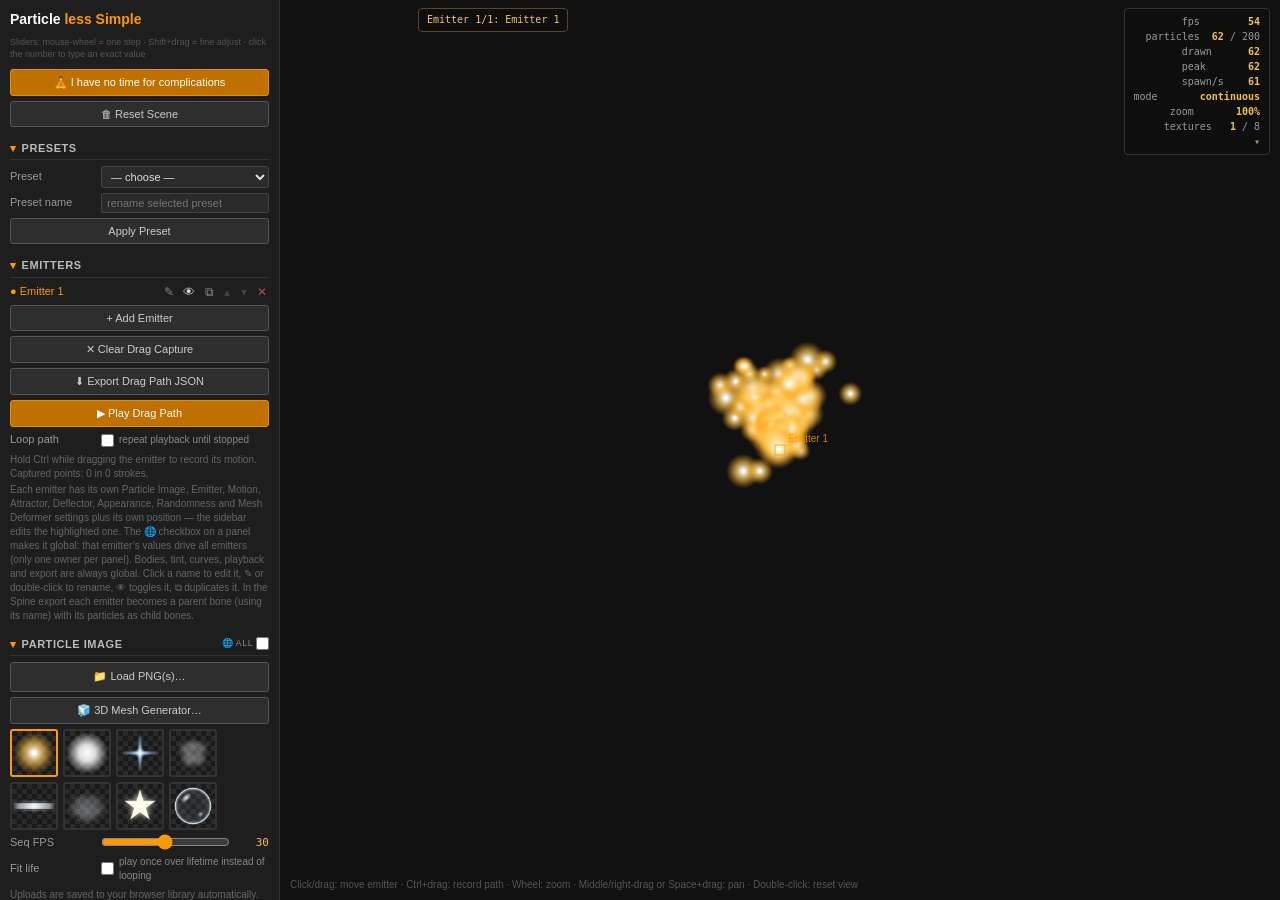
==== simple.html @ a1a2edae "Big feature drop: Lights & Shadows, 3D Mesh Generator, emitter start delay, and more - Lights & Shad" ====
<!DOCTYPE html>
<html lang="en">
<head>
<meta charset="UTF-8"/>
<title>Particle Studio — Simple</title>
<style>
*{box-sizing:border-box;margin:0;padding:0}
body{display:flex;height:100vh;background:#1a1a1a;color:#ddd;font:12px/1.4 'Segoe UI',Arial,sans-serif;overflow:hidden}
#sidebar{width:280px;flex-shrink:0;background:#1e1e1e;border-right:1px solid #333;overflow-y:auto;padding:10px}
#sidebar::-webkit-scrollbar{width:5px}
#sidebar::-webkit-scrollbar-thumb{background:#444;border-radius:3px}
h1{font-size:14px;color:#fff;margin-bottom:10px}
h1 span{color:#f90}
h2{font-size:11px;color:#bbb;text-transform:uppercase;letter-spacing:.05em;margin:14px 0 6px;padding-bottom:3px;border-bottom:1px solid #333;cursor:pointer;user-select:none}
h2:hover{color:#fff}
h2::before{content:'\25be';display:inline-block;margin-right:5px;color:#f90;transition:transform .12s ease}
h2.collapsed::before{transform:rotate(-90deg)}
.sec-body.collapsed{display:none}
.row{display:flex;align-items:center;gap:5px;margin-bottom:5px}
.row label{width:86px;flex-shrink:0;color:#999;font-size:11px}
.row input[type=range]{flex:1;accent-color:#f90;height:14px;cursor:pointer}
.row .val{width:42px;text-align:right;color:#f0c050;font-size:11px;font-family:monospace}
.row select{flex:1;background:#2b2b2b;color:#ddd;border:1px solid #444;border-radius:3px;padding:3px 5px;font-size:11px}
.row input[type=text]{flex:1;background:#2a2a2a;border:1px solid #444;border-radius:2px;color:#ddd;font-size:11px;padding:3px 5px}
.btn{display:block;width:100%;background:#2e2e2e;color:#ccc;border:1px solid #555;border-radius:3px;padding:6px;cursor:pointer;font-size:11px;text-align:center;margin-bottom:5px}
.btn:hover{background:#3d3d3d;color:#fff}
.btn.accent{background:#c07000;border-color:#e09000;color:#fff}
.btn.accent:hover{background:#d08000}
#tex-gallery{display:flex;flex-wrap:wrap;gap:5px;margin-bottom:5px}
.tex-thumb{position:relative;width:48px;height:48px;border-radius:3px;cursor:pointer;border:2px solid #333;overflow:hidden;background:repeating-conic-gradient(#2a2a2a 0% 25%,#1a1a1a 0% 50%) 0 0/10px 10px}
.tex-thumb.sel{border-color:#f90}
.tex-thumb img{width:100%;height:100%;object-fit:contain;display:block}
.tex-thumb .x{position:absolute;top:0;right:0;width:14px;height:14px;line-height:12px;text-align:center;background:#a22;color:#fff;font-size:10px;cursor:pointer;border-radius:0 0 0 3px;display:none}
.tex-thumb:hover .x{display:block}
#stage{flex:1;position:relative}
canvas{display:block;width:100%;height:100%;cursor:crosshair}
#hint{position:absolute;bottom:8px;left:10px;font-size:10px;color:#555;pointer-events:none}
#stats{position:absolute;top:8px;right:10px;font:10px/1.5 monospace;color:#9a9a9a;background:rgba(14,14,14,.82);border:1px solid #333;border-radius:4px;padding:5px 9px;cursor:pointer;user-select:none;white-space:pre;text-align:right}
#stats b{color:#f0c050;font-weight:700}
#rec{display:none;position:absolute;top:8px;left:10px;font:bold 11px/1 monospace;color:#f44;background:rgba(14,14,14,.82);border:1px solid #a33;border-radius:4px;padding:5px 9px;pointer-events:none;user-select:none}
#rec .dot{display:inline-block;width:8px;height:8px;border-radius:50%;background:#f33;margin-right:5px;animation:recblink 1s steps(1) infinite}
#emsel{position:absolute;top:8px;left:138px;font:10px/1.4 monospace;color:#f2c37a;background:rgba(14,14,14,.82);border:1px solid #5a4529;border-radius:4px;padding:4px 8px;pointer-events:none;user-select:none;max-width:48%;white-space:nowrap;overflow:hidden;text-overflow:ellipsis}
@keyframes recblink{50%{opacity:0.15}}
</style>
</head>
<body>
<div id="sidebar">
  <h1>Particle <span id="modeWord">Simple</span></h1>
  <div style="font-size:9px;color:#555;margin:-4px 0 8px">Sliders: mouse-wheel = one step · Shift+drag = fine adjust · click the number to type an exact value</div>
  <button class="btn accent" id="modeBtn" onclick="toggleSimpleMode()">⚙ I feel bold today, show me all options</button>
  <button class="btn" onclick="resetScene()">🗑 Reset Scene</button>

  <h2>Presets</h2>
  <div class="row"><label>Preset</label><select id="presetSel" onchange="refreshPresetLabelEditor()">
    <option value="">— choose —</option>
    <option value="explosion">💥 Explosion</option>
    <option value="burst">✨ Burst (ring)</option>
    <option value="fountain">⛲ Fountain</option>
    <option value="rain">🌧 Rain</option>
    <option value="snow">❄ Snow</option>
    <option value="smoke">💨 Smoke</option>
    <option value="fog">🌫 Fog (background)</option>
    <option value="fireflies">✨ Fireflies</option>
    <option value="speedlines">💨 Speed Lines</option>
    <option value="fire">🔥 Fire</option>
    <option value="twister">🌪 Twister</option>
    <option value="snowball">🔮 Snowball</option>
    <option value="bingo">🎱 Bingo Bowl</option>
    <option value="sparks">⚡ Sparks</option>
    <option value="bubbles">🫧 Bubbles</option>
  </select></div>
  <div class="row"><label>Preset name</label><input type="text" id="presetLabel" placeholder="rename selected preset" oninput="renameSelectedPreset()"></div>
  <button class="btn" onclick="applyPreset()">Apply Preset</button>

  <h2>Emitters</h2>
  <div id="emList" style="margin-bottom:4px"></div>
  <button class="btn" onclick="addEmitter()">+ Add Emitter</button>
  <button class="btn" onclick="clearEmitterCapture()">✕ Clear Drag Capture</button>
  <button class="btn" onclick="exportEmitterCapture()">⬇ Export Drag Path JSON</button>
  <button class="btn accent" id="emCapPlayBtn" onclick="playEmitterCapture()">▶ Play Drag Path</button>
  <div class="row"><label>Loop path</label><input type="checkbox" id="emCapLoop" style="accent-color:#f90;cursor:pointer"><span style="color:#888;font-size:10px">repeat playback until stopped</span></div>
  <div id="emCapInfo" style="font-size:10px;color:#666;margin-bottom:2px">Hold Ctrl while dragging the emitter to record its motion. Captured points: 0.</div>
  <div style="font-size:10px;color:#666;margin-bottom:2px">Each emitter has its own Particle Image, Emitter, Motion, Attractor, Deflector, Appearance, Randomness and Mesh Deformer settings plus its own position — the sidebar edits the highlighted one. The 🌐 checkbox on a panel makes it global: that emitter’s values drive all emitters (only one owner per panel). Bodies, tint, curves, playback and export are always global. Click a name to edit it, ✎ or double-click to rename, 👁 toggles it, ⧉ duplicates it. In the Spine export each emitter becomes a parent bone (using its name) with its particles as child bones.</div>

  <h2>Particle Image<label style="float:right;font-weight:400;font-size:9px;color:#888;cursor:pointer"><span id="globhint_image">🌐 all</span> <input type="checkbox" id="glob_image" onchange="onGlobToggle('image',this.checked)" style="accent-color:#f90;vertical-align:middle;cursor:pointer"></label></h2>
  <label class="btn" onclick="return pickImages(event)">📁 Load PNG(s)…<input type="file" accept="image/png,image/webp,image/gif" multiple style="display:none" onchange="loadImages(this)"></label>
  <button class="btn" onclick="mesh3dOpen()">🧊 3D Mesh Generator…</button>
  <div id="tex-gallery"></div>
  <div id="seq-list"></div>
  <div class="row" id="seqFpsRow" style="display:none"><label>Seq FPS</label><input type="range" id="seqFps" min="1" max="60" value="30" oninput="sync(this)"><span class="val">30</span></div>
  <div class="row" id="seqFitRow" style="display:none"><label>Fit life</label><input type="checkbox" id="seqFitLife" style="accent-color:#f90;cursor:pointer"><span style="color:#888;font-size:10px">play once over lifetime instead of looping</span></div>
  <div style="font-size:10px;color:#666;margin-bottom:2px">Uploads are saved to your browser library automatically. ✕ removes from library too. A numbered file (name_01…) is offered as a sequence — tick the checkbox to load the remaining frames from its folder (the folder is granted once, then remembered — later sequences load silently). Plays as a flipbook, exports to Spine as a native sequence attachment (or per-frame attachment keys — see Export).</div>

  <h2>Emitter<label style="float:right;font-weight:400;font-size:9px;color:#888;cursor:pointer"><span id="globhint_emitter">🌐 all</span> <input type="checkbox" id="glob_emitter" onchange="onGlobToggle('emitter',this.checked)" style="accent-color:#f90;vertical-align:middle;cursor:pointer"></label></h2>
  <div class="row"><label>Mode</label><select id="mode" onchange="onModeChange()"><option value="cont">Continuous</option><option value="burst">Burst</option></select></div>
  <div class="row" id="rateRow"><label>Rate /s</label><input type="range" id="rate" min="1" max="500" value="60" oninput="sync(this)"><span class="val">60</span></div>
  <div class="row" id="rateCurveRow"><label>Rate curve</label><input type="checkbox" id="rateCurveOn" onchange="drawRateCurve()" style="accent-color:#f90;cursor:pointer"><span style="color:#888;font-size:10px">rate × curve over anim length</span></div>
  <canvas id="rateCurve" width="256" height="64" style="width:100%;height:64px;background:#141414;border:1px solid #333;border-radius:3px;margin-bottom:5px;cursor:crosshair;display:block"></canvas>
  <div class="row"><label>Max count</label><input type="range" id="maxCount" min="1" max="2000" value="200" oninput="sync(this)"><span class="val">200</span></div>
  <div class="row"><label>Start delay</label><input type="range" id="emDelay" min="0" max="10" step="0.1" value="0" oninput="sync(this)"><span class="val">0</span></div>
  <button class="btn accent" id="burstBtn" style="display:none" onclick="doBurst()">💥 Burst!</button>
  <div class="row"><label>Shape</label><select id="emitShape"><option value="point">Point</option><option value="box" selected>Box</option><option value="circle">Circle (filled)</option><option value="ring">Ring (edge)</option><option value="line">Line</option><option value="curve">Curve (bezier)</option></select></div>
  <div class="row"><label>Emitter W</label><input type="range" id="emitW" min="0" max="1200" value="10" oninput="sync(this)"><span class="val">10</span></div>
  <div class="row"><label>Emitter H</label><input type="range" id="emitH" min="0" max="1200" value="10" oninput="sync(this)"><span class="val">10</span></div>
  <div class="row"><label>Density</label><input type="range" id="emitDensity" min="-100" max="100" value="0" oninput="sync(this)"><span class="val">0</span></div>
  <div class="row"><label>Depth</label><input type="range" id="emitDepth" min="0" max="1000" value="0" oninput="sync(this)"><span class="val">0</span></div>
  <div class="row"><label>3D camera</label><input type="checkbox" id="g3d_emit" checked style="accent-color:#6cf;cursor:pointer"><span style="color:#888;font-size:10px">shape gizmo rotates with the 3D camera</span></div>
  <div class="row"><label>Follow path</label><select id="emFollowPath"><option value="">— none —</option></select></div>
  <div class="row"><label>Path cycles</label><input type="range" id="emFollowSpeed" min="0.25" max="8" step="0.25" value="1" oninput="sync(this)"><span class="val">1</span></div>
  <div class="row"><label>Lifetime s</label><input type="range" id="life" min="0.2" max="10" step="0.1" value="2.5" oninput="sync(this)"><span class="val">2.5</span></div>

  <h2>Motion<label style="float:right;font-weight:400;font-size:9px;color:#888;cursor:pointer"><span id="globhint_motion">🌐 all</span> <input type="checkbox" id="glob_motion" onchange="onGlobToggle('motion',this.checked)" style="accent-color:#f90;vertical-align:middle;cursor:pointer"></label></h2>
  <div class="row"><label>Speed</label><input type="range" id="speed" min="0" max="12000" value="150" oninput="sync(this)"><span class="val">150</span></div>
  <div class="row"><label>Speed ±</label><input type="range" id="speedVar" min="0" max="6000" value="50" oninput="sync(this)"><span class="val">50</span></div>
  <div class="row"><label>Angle °</label><input type="range" id="angle" min="0" max="360" value="270" oninput="sync(this)"><span class="val">270</span></div>
  <div class="row"><label>Spread °</label><input type="range" id="spread" min="0" max="360" value="40" oninput="sync(this)"><span class="val">40</span></div>
  <div class="row"><label>Gravity</label><input type="range" id="gravY" min="-1000" max="1000" value="200" oninput="sync(this)"><span class="val">200</span></div>
  <div class="row"><label>Wind</label><input type="range" id="gravX" min="-1000" max="1000" value="0" oninput="sync(this)"><span class="val">0</span></div>
  <div class="row"><label>Drag</label><input type="range" id="drag" min="0" max="3" step="0.05" value="0" oninput="sync(this)"><span class="val">0</span></div>
  <div class="row"><label>Turbulence</label><input type="range" id="turbAmp" min="0" max="1500" step="10" value="0" oninput="sync(this)"><span class="val">0</span></div>
  <div class="row"><label>Turb scale</label><input type="range" id="turbScale" min="10" max="600" step="5" value="120" oninput="sync(this)"><span class="val">120</span></div>
  <div class="row"><label>Turb speed</label><input type="range" id="turbSpeed" min="0" max="10" step="0.1" value="1" oninput="sync(this)"><span class="val">1</span></div>
  <div class="row"><label>Firefly</label><input type="range" id="fireflyBias" min="-100" max="100" step="1" value="0" oninput="sync(this)"><span class="val">0</span></div>
  <div class="row"><label>Vortex</label><input type="range" id="vortexAmp" min="-3000" max="3000" step="10" value="0" oninput="sync(this)"><span class="val">0</span></div>
  <div class="row"><label>Path follow</label><select id="pFollowPath"><option value="">— none —</option></select></div>
  <div class="row"><label>Path weight</label><input type="range" id="pFollowW" min="0" max="100" value="50" oninput="sync(this)"><span class="val">50</span></div>

  <h2>Attractor<label style="float:right;font-weight:400;font-size:9px;color:#888;cursor:pointer"><span id="globhint_attractor">🌐 all</span> <input type="checkbox" id="glob_attractor" onchange="onGlobToggle('attractor',this.checked)" style="accent-color:#f90;vertical-align:middle;cursor:pointer"></label></h2>
  <div class="row"><label>Enable</label><input type="checkbox" id="attractOn" onchange="onAttractToggle()" style="accent-color:#3cf;cursor:pointer"><span style="color:#888;font-size:10px">drag the ◎ marker on canvas</span></div>
  <div class="row"><label>Force</label><input type="range" id="attractForce" min="-3000" max="3000" step="10" value="600" oninput="sync(this)"><span class="val">600</span></div>
  <div class="row"><label>Radius</label><input type="range" id="attractRadius" min="0" max="2000" step="10" value="0" oninput="sync(this)"><span class="val">0</span></div>
  <div class="row"><label>Falloff</label><select id="attractFalloff"><option value="none">None (constant)</option><option value="linear" selected>Linear</option><option value="inv">Inverse (1/d)</option><option value="inv2">Inverse² (1/d²)</option></select></div>
  <div class="row"><label>Shape</label><select id="attractPath"><option value="">— point (◎ marker) —</option></select></div>
  <div class="row"><label>3D camera</label><input type="checkbox" id="g3d_att" checked style="accent-color:#6cf;cursor:pointer"><span style="color:#888;font-size:10px">marker rotates with the 3D camera</span></div>
  <button class="btn" onclick="centerAttractor()">◎ Center Attractor</button>
  <div style="font-size:10px;color:#666;margin-bottom:2px">Positive force pulls particles in, negative pushes them away. Radius 0 = infinite range. Shape: pick a path from the Paths panel and particles are pulled toward (or pushed away from) the nearest point on it instead of the ◎ marker.</div>

  <h2>Deflector<label style="float:right;font-weight:400;font-size:9px;color:#888;cursor:pointer"><span id="globhint_deflector">🌐 all</span> <input type="checkbox" id="glob_deflector" onchange="onGlobToggle('deflector',this.checked)" style="accent-color:#f90;vertical-align:middle;cursor:pointer"></label></h2>
  <div class="row"><label>Enable</label><input type="checkbox" id="defOn" onchange="onDefToggle()" style="accent-color:#6d6;cursor:pointer"><span style="color:#888;font-size:10px">dbl-click line: add point</span></div>
  <div class="row"><label>Shape</label><select id="defPath"><option value="">— own line —</option></select></div>
  <div class="row"><label>On hit</label><select id="defAction"><option value="bounce" selected>Bounce</option><option value="die">Die</option><option value="xform">Transform</option></select></div>
  <div class="row"><label>Bounce</label><input type="range" id="defBounce" min="0" max="3" step="0.05" value="0.6" oninput="sync(this)"><span class="val">0.6</span></div>
  <div class="row"><label>Friction</label><input type="range" id="defFriction" min="0" max="1" step="0.05" value="0.1" oninput="sync(this)"><span class="val">0.1</span></div>
  <div class="row"><label>Xform to</label><select id="defXformTex"></select></div>
  <div class="row"><label>Xform life s</label><input type="range" id="defXformLife" min="0.1" max="5" step="0.1" value="0.6" oninput="sync(this)"><span class="val">0.6</span></div>
  <div class="row"><label>Bounce ±%</label><input type="range" id="defRandBounce" min="0" max="100" value="0" oninput="sync(this)"><span class="val">0</span></div>
  <div class="row"><label>Friction ±%</label><input type="range" id="defRandFriction" min="0" max="100" value="0" oninput="sync(this)"><span class="val">0</span></div>
  <div class="row"><label>Scatter °</label><input type="range" id="defScatter" min="0" max="90" value="0" oninput="sync(this)"><span class="val">0</span></div>
  <div class="row"><label>3D camera</label><input type="checkbox" id="g3d_def" checked style="accent-color:#6cf;cursor:pointer"><span style="color:#888;font-size:10px">line rotates with the 3D camera</span></div>
  <button class="btn" onclick="centerDeflector()">─ Reset Deflector</button>
  <div style="font-size:10px;color:#666;margin-bottom:2px">A shapeable surface particles collide with. Double-click the line to add points, double-click a point to remove it. Bounce reflects particles, Die removes them, Transform swaps the image for a short second life. Shape: pick a path from the Paths panel (circle, square, bezier…) to use it as the collision surface instead of the own line.</div>

  <h2>Mesh Deformer<label style="float:right;font-weight:400;font-size:9px;color:#888;cursor:pointer"><span id="globhint_mesh">🌐 all</span> <input type="checkbox" id="glob_mesh" onchange="onGlobToggle('mesh',this.checked)" style="accent-color:#f90;vertical-align:middle;cursor:pointer"></label></h2>
  <div class="row"><label>Enable</label><input type="checkbox" id="meshOn" onchange="onMeshToggle()" style="accent-color:#c6f;cursor:pointer"><span style="color:#888;font-size:10px">drag vertices on canvas</span></div>
  <div class="row"><label>Grid</label><input type="range" id="meshN" min="3" max="12" value="5" oninput="sync(this);meshRebuild()"><span class="val">5</span></div>
  <div class="row"><label>Weight</label><input type="range" id="meshWeight" min="0" max="1" step="0.05" value="0.6" oninput="sync(this)"><span class="val">0.6</span></div>
  <div class="row"><label>Show grid</label><input type="checkbox" id="meshShow" checked style="accent-color:#c6f;cursor:pointer"></div>
  <div class="row"><label>3D camera</label><input type="checkbox" id="g3d_mesh" checked style="accent-color:#6cf;cursor:pointer"><span style="color:#888;font-size:10px">grid rotates with the 3D camera</span></div>
  <button class="btn" onclick="meshReset()">▦ Reset Mesh</button>
  <div style="font-size:10px;color:#666;margin-bottom:2px">A square warp grid — drag its vertices to sculpt a flow. Particles crossing the grid bend along the deformation, as if flying around a 3D object behind them. Weight = how strictly they follow (1 = locked to the flow, 0.1 = gentle nudge). Baked into Spine + PNG exports.</div>

  <h2>Paths</h2>
  <div id="pathList" style="margin-bottom:4px"></div>
  <div class="row"><label>Type</label><select id="pathType"><option value="bezier" selected>Bezier (S-curve)</option><option value="circle">Circle</option><option value="square">Square</option><option value="line">Line</option></select></div>
  <button class="btn" onclick="addPath()">+ Add Path</button>
  <div class="row"><label>Show paths</label><input type="checkbox" id="pathShow" checked style="accent-color:#3f6;cursor:pointer"></div>
  <div class="row"><label>3D camera</label><input type="checkbox" id="g3d_path" checked style="accent-color:#6cf;cursor:pointer"><span style="color:#888;font-size:10px">paths rotate with the 3D camera</span></div>
  <div style="font-size:10px;color:#666;margin-bottom:2px">Global path library — every type becomes an editable spline. Click a path in the list to select it, then sculpt on canvas: drag the green anchors, drag the line to move the whole path, double-click the line to add a vertex, double-click an anchor to remove it. Use a path in the Emitter panel (“Follow path”: the emitter rides it, Path cycles = laps per animation loop) and/or in Motion (“Path follow”: particles steer along it, Path weight = how strictly).</div>

  <h2>3D Camera</h2>
  <div class="row"><label>Enable</label><input type="checkbox" id="cam3dOn" style="accent-color:#6cf;cursor:pointer"><span style="color:#888;font-size:10px">Alt+drag canvas to orbit</span></div>
  <div class="row"><label>Yaw °</label><input type="range" id="camYaw" min="-180" max="180" value="0" oninput="sync(this)"><span class="val">0</span></div>
  <div class="row"><label>Pitch °</label><input type="range" id="camPitch" min="-85" max="85" value="0" oninput="sync(this)"><span class="val">0</span></div>
  <div class="row"><label>Perspective</label><input type="range" id="camPersp" min="200" max="4000" step="10" value="900" oninput="sync(this)"><span class="val">900</span></div>
  <div class="row"><label>Orbit °/s</label><input type="range" id="camOrbit" min="-180" max="180" value="0" oninput="sync(this)"><span class="val">0</span></div>
  <button class="btn" onclick="cam3dReset()">⟲ Reset Camera</button>
  <div class="row" style="margin-top:6px"><label>Animate</label><input type="checkbox" id="camAnimOn" style="accent-color:#6cf;cursor:pointer"><span style="color:#888;font-size:10px">keyframed yaw / pitch / perspective</span></div>
  <div class="row"><label>Easing</label><select id="camAnimEase"><option value="smooth" selected>Smooth</option><option value="linear">Linear</option></select></div>
  <div id="camKeyList" style="margin-bottom:4px"></div>
  <button class="btn" onclick="camAnimAddKey()">+ Key at Playhead</button>
  <button class="btn" onclick="camAnimClear()">✕ Clear Keys</button>
  <div style="font-size:10px;color:#666;margin-bottom:2px">Camera keyframes: scrub the sliders to a pose, press “+ Key at Playhead” — the key is stamped at the current loop position (%). The camera glides between keys (wrapping seamlessly when Loop is on) and Orbit °/s is added on top. Deterministic — baked into Spine + PNG exports. ⤒ loads a key into the sliders, ⟲ overwrites it with the current sliders.</div>
  <div style="font-size:10px;color:#666;margin-bottom:2px">Simulates particles in 3D: velocities spread into depth, the Emitter’s Depth slider gives the shape thickness, and the camera orbits the emitter (single emitter) or the canvas centre. Orbit °/s auto-rotates over time — for a seamless loop use 360 ÷ loop seconds. Perspective = focal length (small = strong). Baked into Spine + PNG exports as projected 2D. Deflector, mesh and bodies act on the ground plane (X/Y).</div>

  <h2>PSD Bodies</h2>
  <div class="row"><label>Physics</label><input type="checkbox" id="bodiesOn" checked style="accent-color:#c9f;cursor:pointer"><span style="color:#888;font-size:10px">drag bodies on canvas</span></div>
  <label class="btn">🗂 Import PSD…<input type="file" accept=".psd" style="display:none" onchange="importPSD(this)"></label>
  <div id="bodyList" style="margin-bottom:5px"></div>
  <div class="row"><label>Bounce</label><input type="range" id="bodyBounce" min="0" max="3" step="0.05" value="0.4" oninput="sync(this)"><span class="val">0.4</span></div>
  <div class="row"><label>Friction</label><input type="range" id="bodyFriction" min="0" max="1" step="0.05" value="0.2" oninput="sync(this)"><span class="val">0.2</span></div>
  <div class="row"><label>Gravity</label><input type="range" id="bodyGravity" min="0" max="3000" step="10" value="800" oninput="sync(this)"><span class="val">800</span></div>
  <div class="row"><label>Speed ×</label><input type="range" id="bodySpeed" min="0.1" max="3" step="0.05" value="1" oninput="sync(this)"><span class="val">1</span></div>
  <div class="row"><label>Start speed</label><input type="range" id="bodyStartSpeed" min="0" max="3000" step="10" value="0" oninput="sync(this)"><span class="val">0</span></div>
  <div class="row"><label>Ball size %</label><input type="range" id="bodyColScale" min="30" max="150" step="1" value="92" oninput="sync(this)"><span class="val">92</span></div>
  <div class="row"><label>Mutual hits</label><input type="checkbox" id="bodyMutual" checked style="accent-color:#c9f;cursor:pointer"><span style="color:#888;font-size:10px">balls bounce off each other</span></div>
  <div class="row"><label>Forces</label><input type="checkbox" id="bodyForces" checked style="accent-color:#c9f;cursor:pointer"><span style="color:#888;font-size:10px">turbulence, attractor, vortex, paths, mesh, deflector, 3D collider</span></div>
  <div class="row"><label>Loop reset</label><input type="checkbox" id="bodyLoopReset" checked style="accent-color:#c9f;cursor:pointer"><span style="color:#888;font-size:10px">bodies restart from their start pose every loop</span></div>
  <div class="row"><label>Outlines</label><input type="checkbox" id="bodyOutlines" checked style="accent-color:#c9f;cursor:pointer"><span style="color:#888;font-size:10px">green static · orange dynamic</span></div>
  <button class="btn" onclick="bodies.length=0;rebuildBodyList()">✕ Clear Bodies</button>
  <div style="font-size:10px;color:#666;margin-bottom:2px">Photoshop layers become pixel-accurate colliders. Static bodies block particles; dynamic bodies fall with gravity, bounce off statics and stage edges, and can be thrown with the mouse. Ball bodies are round dynamics that also bounce off each other (Mutual hits) — pick roles in the import dialog. Preview only — not exported.</div>

  <h2>Bulge Lens</h2>
  <div class="row"><label>Enable</label><input type="checkbox" id="bulgeOn" style="accent-color:#9cf;cursor:pointer"><span style="color:#888;font-size:10px">glass-ball magnifier</span></div>
  <div class="row"><label>Scale</label><input type="range" id="bulgeScale" min="0.3" max="4" step="0.05" value="1.8" oninput="sync(this)"><span class="val">1.8</span></div>
  <div class="row"><label>Range</label><input type="range" id="bulgeRange" min="40" max="1200" step="10" value="320" oninput="sync(this)"><span class="val">320</span></div>
  <div class="row"><label>Center X %</label><input type="range" id="bulgeX" min="0" max="100" value="50" oninput="sync(this)"><span class="val">50</span></div>
  <div class="row"><label>Center Y %</label><input type="range" id="bulgeY" min="0" max="100" value="50" oninput="sync(this)"><span class="val">50</span></div>
  <div style="font-size:10px;color:#666;margin-bottom:2px">Simulates a glass lens: particles inside the range are magnified and pushed outward, strongest at the centre and fading smoothly to the rim — like snowflakes seen through the glass of a snow globe. Purely visual, applied after the 3D camera, and baked into Spine + PNG exports. Scale &lt; 1 makes a shrinking (concave) lens.</div>

  <h2>3D Collider</h2>
  <div class="row"><label>Enable</label><input type="checkbox" id="col3dOn" style="accent-color:#6ff;cursor:pointer"><span style="color:#888;font-size:10px">glass ball / box in 3D space</span></div>
  <div class="row"><label>Shape</label><select id="col3dShape"><option value="sphere" selected>Sphere</option><option value="box">Box</option></select></div>
  <div class="row"><label>Mode</label><select id="col3dMode"><option value="contain" selected>Contain (keep inside)</option><option value="solid">Solid (bounce off)</option></select></div>
  <div class="row"><label>Center X %</label><input type="range" id="col3dX" min="0" max="100" value="50" oninput="sync(this)"><span class="val">50</span></div>
  <div class="row"><label>Center Y %</label><input type="range" id="col3dY" min="0" max="100" value="50" oninput="sync(this)"><span class="val">50</span></div>
  <div class="row"><label>Radius</label><input type="range" id="col3dR" min="40" max="1200" step="5" value="340" oninput="sync(this)"><span class="val">340</span></div>
  <div class="row"><label>Box W</label><input type="range" id="col3dW" min="40" max="2000" step="10" value="700" oninput="sync(this)"><span class="val">700</span></div>
  <div class="row"><label>Box H</label><input type="range" id="col3dH" min="40" max="2000" step="10" value="500" oninput="sync(this)"><span class="val">500</span></div>
  <div class="row"><label>Box depth</label><input type="range" id="col3dD" min="40" max="2000" step="10" value="500" oninput="sync(this)"><span class="val">500</span></div>
  <div class="row"><label>Bounce</label><input type="range" id="col3dBounce" min="0" max="3" step="0.05" value="0.4" oninput="sync(this)"><span class="val">0.4</span></div>
  <div style="font-size:10px;color:#666;margin-bottom:2px">A true 3D collision volume: particles bounce on its wall in X/Y/Z — Contain traps them inside a closed glass ball or box (great with the 3D camera orbiting), Solid makes an obstacle they bounce off. Sphere uses Radius; Box uses W/H/Depth. Deterministic — baked into all exports. The Snowball preset uses a contained sphere.</div>

  <h2>Lights &amp; Shadows</h2>
  <div class="row"><label>Enable</label><input type="checkbox" id="lightsOn" style="accent-color:#ffd54f;cursor:pointer"><span style="color:#888;font-size:10px">drag lights on canvas</span></div>
  <div class="row"><label>Shadows</label><input type="checkbox" id="lightShadow" checked style="accent-color:#ffd54f;cursor:pointer"><span style="color:#888;font-size:10px">out of light = black</span></div>
  <div class="row"><label>Feather</label><input type="range" id="lightFeather" min="2" max="100" value="40" oninput="sync(this)"><span class="val">40</span></div>
  <div id="lightList" style="margin-bottom:4px"></div>
  <div class="row"><label>Type</label><select id="lightType"><option value="point" selected>💡 Point</option><option value="spot">🔦 Spot</option><option value="dir">☀ Directional</option></select></div>
  <button class="btn" onclick="addLight()">+ Add Light</button>
  <div class="row"><label>Color</label><input type="color" id="lightColor" value="#ffffff" oninput="onLightEdit()"></div>
  <div class="row"><label>Intensity</label><input type="range" id="lightInt" min="0" max="3" step="0.05" value="1" oninput="sync(this);onLightEdit()"><span class="val">1</span></div>
  <div class="row"><label>Range</label><input type="range" id="lightRange" min="40" max="2400" step="10" value="420" oninput="sync(this);onLightEdit()"><span class="val">420</span></div>
  <div class="row"><label>Angle °</label><input type="range" id="lightAngle" min="-180" max="180" value="90" oninput="sync(this);onLightEdit()"><span class="val">90</span></div>
  <div class="row"><label>Cone °</label><input type="range" id="lightCone" min="5" max="90" value="30" oninput="sync(this);onLightEdit()"><span class="val">30</span></div>
  <div style="font-size:10px;color:#666;margin-bottom:2px">Add lights and drag them on the canvas; the sliders edit the selected light. With Shadows on, particles outside every light’s range fade to black (Feather = how soft the edge is); with Shadows off, lights only add their colour. Light colours multiply into the existing particle tint — and into the slot tint of the Spine export, so the lighting survives in Spine. Point = radius falloff · Spot = cone (Angle + Cone) · Directional = even fill light.</div>

  <h2>Appearance<label style="float:right;font-weight:400;font-size:9px;color:#888;cursor:pointer"><span id="globhint_appearance">🌐 all</span> <input type="checkbox" id="glob_appearance" onchange="onGlobToggle('appearance',this.checked)" style="accent-color:#f90;vertical-align:middle;cursor:pointer"></label></h2>
  <div class="row"><label>Size</label><input type="range" id="size" min="2" max="1200" value="40" oninput="sync(this)"><span class="val">40</span></div>
  <div class="row"><label>Size ±</label><input type="range" id="sizeVar" min="0" max="800" value="15" oninput="sync(this)"><span class="val">15</span></div>
  <div class="row"><label>Stretch ×</label><input type="range" id="stretch" min="0.2" max="60" step="0.1" value="1" oninput="sync(this)"><span class="val">1</span></div>
  <div class="row"><label>Speed stretch</label><input type="range" id="speedStretch" min="0" max="5" step="0.1" value="0" oninput="sync(this)"><span class="val">0</span></div>
  <div class="row"><label>End scale</label><input type="range" id="endScale" min="0" max="3" step="0.05" value="0.3" oninput="sync(this)"><span class="val">0.3</span></div>
  <div class="row"><label>Spin °/s</label><input type="range" id="spin" min="-720" max="720" value="0" oninput="sync(this)"><span class="val">0</span></div>
  <div class="row"><label>Align motion</label><input type="checkbox" id="alignRot" style="accent-color:#f90;cursor:pointer"><span style="color:#888;font-size:10px">rotate particle along its flight direction</span></div>
  <div class="row"><label>Face camera</label><input type="checkbox" id="faceCam" style="accent-color:#6cf;cursor:pointer"><span style="color:#888;font-size:10px">always billboard toward camera</span></div>
  <div class="row"><label>Fade out</label><input type="range" id="fade" min="0" max="1" step="0.05" value="0.5" oninput="sync(this)"><span class="val">0.5</span></div>
  <div class="row"><label>Scale curve</label><input type="checkbox" id="scaleCurveOn" style="accent-color:#f90;cursor:pointer"><span style="color:#888;font-size:10px">size over lifetime (overrides End scale)</span></div>
  <canvas id="scaleCurve" width="256" height="64" style="width:100%;height:64px;background:#141414;border:1px solid #333;border-radius:3px;margin-bottom:5px;cursor:crosshair;display:block"></canvas>
  <div class="row"><label>Alpha curve</label><input type="checkbox" id="alphaCurveOn" style="accent-color:#f90;cursor:pointer"><span style="color:#888;font-size:10px">opacity over lifetime (overrides Fade out)</span></div>
  <canvas id="alphaCurve" width="256" height="64" style="width:100%;height:64px;background:#141414;border:1px solid #333;border-radius:3px;margin-bottom:5px;cursor:crosshair;display:block"></canvas>
  <div class="row"><label>Blend</label><select id="blend"><option value="source-over">Normal</option><option value="lighter">Additive</option></select></div>
  <div class="row"><label>Tint</label><select id="tintMode"><option value="off" selected>Off</option><option value="const">Constant</option><option value="life">Over life (gradient)</option><option value="rand">Random from gradient</option></select></div>
  <div class="row"><label>Color</label><input type="color" id="tintColor" value="#ffffff" style="flex:1;height:22px;background:#2a2a2a;border:1px solid #444;border-radius:3px;padding:1px;cursor:pointer"></div>
  <canvas id="tintGrad" width="256" height="30" style="width:100%;height:30px;border:1px solid #333;border-radius:3px;margin-bottom:3px;cursor:crosshair;display:block"></canvas>
  <div class="row"><label>Stop color</label><input type="color" id="tintStopColor" value="#ff8800" style="flex:1;height:22px;background:#2a2a2a;border:1px solid #444;border-radius:3px;padding:1px;cursor:pointer"></div>
  <div style="font-size:10px;color:#666;margin-bottom:2px">Tint multiplies the image color and exports as Spine slot color keys. Gradient: click to add a stop, drag to move, double-click to remove.</div>

  <h2>Randomness<label style="float:right;font-weight:400;font-size:9px;color:#888;cursor:pointer"><span id="globhint_random">🌐 all</span> <input type="checkbox" id="glob_random" onchange="onGlobToggle('random',this.checked)" style="accent-color:#f90;vertical-align:middle;cursor:pointer"></label></h2>
  <div class="row"><label>Master %</label><input type="range" id="randAll" min="0" max="100" value="0" oninput="sync(this)"><span class="val">0</span></div>
  <div class="row"><label>Life ±%</label><input type="range" id="randLife" min="0" max="100" value="25" oninput="sync(this)"><span class="val">25</span></div>
  <div class="row"><label>Spin ±%</label><input type="range" id="randSpin" min="0" max="100" value="0" oninput="sync(this)"><span class="val">0</span></div>
  <div class="row"><label>Gravity ±%</label><input type="range" id="randGrav" min="0" max="100" value="0" oninput="sync(this)"><span class="val">0</span></div>
  <div class="row"><label>Scale ±%</label><input type="range" id="randScale" min="0" max="100" value="0" oninput="sync(this)"><span class="val">0</span></div>
  <div class="row"><label>Fade ±%</label><input type="range" id="randFade" min="0" max="100" value="0" oninput="sync(this)"><span class="val">0</span></div>
  <div class="row"><label>Opacity ±%</label><input type="range" id="randOpacity" min="0" max="100" value="0" oninput="sync(this)"><span class="val">0</span></div>

  <h2>Background</h2>
  <label class="btn">🖼 Load Reference…<input type="file" accept="image/*" style="display:none" onchange="loadBg(this)"></label>
  <div class="row"><label>Opacity</label><input type="range" id="bgOpacity" min="0" max="1" step="0.05" value="0.5" oninput="sync(this)"><span class="val">0.5</span></div>
  <div class="row"><label>Dim</label><input type="range" id="bgDim" min="0" max="1" step="0.05" value="0" oninput="sync(this)"><span class="val">0</span></div>
  <div class="row"><label>Fit</label><select id="bgFit"><option value="contain">Fit (contain)</option><option value="cover">Fill (cover)</option><option value="stretch">Stretch</option><option value="center">Center 1:1</option></select></div>
  <button class="btn" onclick="bgImg=null;bgData=null">✕ Clear Background</button>
  <div style="font-size:10px;color:#666;margin-bottom:2px">Reference only — never included in the Spine export.</div>

  <h2>Playback</h2>
  <div class="row"><label>Loop</label><input type="checkbox" id="loopOn" onchange="restartLoop()" style="accent-color:#f90;cursor:pointer"><span style="color:#888;font-size:10px">fixed length, seamless repeat</span></div>
  <div class="row"><label>Frames</label><input type="range" id="totFrames" min="10" max="600" value="90" oninput="sync(this)"><span class="val">90</span></div>
  <div class="row"><label>Frame</label><span id="frameInfo" style="color:#f0c050;font-family:monospace;font-size:11px">–</span><span style="color:#666;font-size:10px;margin-left:4px">@30fps</span></div>
  <button class="btn" id="pauseBtn" onclick="togglePause()">⏸ Pause</button>
  <button class="btn" onclick="restartLoop()">↩ Restart Loop</button>
  <button class="btn" onclick="particles.length=0">✕ Clear Particles</button>
  <button class="btn accent" onclick="resetDefaults()">↺ Reset Settings</button>

  <h2>Export</h2>
  <div class="row"><label>FPS</label><span style="color:#f0c050;font-family:monospace;font-size:11px">30 (fixed)</span></div>
  <div class="row"><label>Pos keys</label><input type="range" id="maxKeysPos" min="2" max="30" value="5" oninput="sync(this)"><span class="val">5</span></div>
  <div class="row"><label>Rot keys</label><input type="range" id="maxKeysRot" min="2" max="30" value="3" oninput="sync(this)"><span class="val">3</span></div>
  <div class="row"><label>Scale keys</label><input type="range" id="maxKeysScale" min="2" max="30" value="3" oninput="sync(this)"><span class="val">3</span></div>
  <div class="row"><label>Alpha keys</label><input type="range" id="maxKeysAlpha" min="2" max="30" value="3" oninput="sync(this)"><span class="val">3</span></div>
  <div class="row"><label>Tolerance ×</label><input type="range" id="optTol" min="0.2" max="5" step="0.1" value="1" oninput="sync(this)"><span class="val">1</span></div>
  <div style="font-size:10px;color:#666;margin-bottom:4px">Max keyframes per particle for each channel (Bézier eased). Higher tolerance = fewer keys before the cap.</div>
  <div class="row"><label>Bone budget</label><input type="range" id="boneBudget" min="0" max="300" value="0" oninput="sync(this)"><span class="val">0</span></div>
  <div style="font-size:10px;color:#666;margin-bottom:4px">Bones are pooled — when a particle dies its bone is recycled for the next spawn, so bone count ≈ peak concurrent particles, not total. 0 = no cap; &gt;0 drops particles that would exceed the budget.</div>
  <div class="row"><label>Animations</label><select id="animMode"><option value="single">Single animation</option><option value="trio">Intro + Loop + Outro</option></select></div>
  <div class="row"><label>Intro frames</label><input type="range" id="introFrames" min="10" max="600" value="90" oninput="sync(this)"><span class="val">90</span></div>
  <div class="row"><label>Outro frames</label><input type="range" id="outroFrames" min="10" max="600" value="90" oninput="sync(this)"><span class="val">90</span></div>
  <div style="font-size:10px;color:#666;margin-bottom:4px">Single: one animation (loops seamlessly if Loop is on). Trio: three seamless animations in one skeleton — needs Loop. Loop length = Frames (Playback).</div>
  <div class="row"><label>Sequences</label><select id="expSeqMode"><option value="native" selected>Spine sequence (native)</option><option value="keys">Attachment keys</option></select></div>
  <div class="row"><label>Spine ver.</label><select id="spineVer"><option value="4.2" selected>4.2</option><option value="4.1">4.1</option></select></div>
  <div class="row"><label>Name</label><input type="text" id="expName" value="particles"></div>
  <button class="btn accent" onclick="exportSpine()">⬇ Export Spine ZIP</button>
  <div style="font-size:10px;color:#666;margin-top:2px">Downloads a .zip with the skeleton JSON + all used PNGs in images/. Import the JSON into Spine and point its images path at the images folder.</div>
  <button class="btn" onclick="exportPNGSeq()">🏞 Export PNG Sequence</button>
  <div style="font-size:10px;color:#666;margin-top:2px">Renders every frame (30 fps, transparent background) into a .zip of numbered PNGs. With Loop on, the sequence is pre-rolled one cycle so it tiles seamlessly.</div>
  <div class="row" style="margin-top:6px"><label>Crop frame</label><input type="checkbox" id="cropOn" onchange="onCropToggle()" style="accent-color:#fd6;cursor:pointer"><span style="color:#888;font-size:10px">drag edges/corners on canvas</span></div>
  <button class="btn" onclick="centerCrop()">▣ Center Crop</button>
  <div class="row" style="margin-top:6px"><label>Safe area</label><input type="checkbox" id="safeOn" style="accent-color:#39f;cursor:pointer"><select id="safeOrient" style="margin-left:6px"><option value="landscape" selected>Landscape</option><option value="portrait">Portrait</option></select><span style="color:#888;font-size:10px;margin-left:6px">shows 3840×2160 guide</span></div>
  <div class="row"><label>Full canvas</label><input type="checkbox" id="fullOn" style="accent-color:#f93;cursor:pointer;margin-left:6px"><select id="fullOrient" style="margin-left:6px"><option value="landscape" selected>Landscape</option><option value="portrait">Portrait</option></select><span style="color:#888;font-size:10px;margin-left:6px">shows 4680×2880 canvas bounds</span></div>
  <button class="btn accent" onclick="exportSpineSeq()">🎞 Export Spine Sequence ZIP</button>
  <div style="font-size:10px;color:#666;margin-top:2px">Bakes the whole animation into a PNG sequence cropped to the crop frame and wraps it as a Spine skeleton: one slot whose attachment plays the frames as a native sequence (loop if Loop is on). Heaviest to lightest: Spine ZIP (bones) → this → raw PNGs.</div>

  <h2>Project</h2>
  <button class="btn" onclick="saveProject()">💾 Save Project…</button>
  <label class="btn">📂 Load Project…<input type="file" accept=".psproj,.json" style="display:none" onchange="loadProject(this)"></label>
  <div style="font-size:10px;color:#666;margin-top:2px">Saves every setting, all curves, emitter position and the selected images into one shareable file.</div>
</div>

<div id="stage">
  <canvas id="cv"></canvas>
  <div id="hint">Click/drag: move emitter · Ctrl+drag: record path · Wheel: zoom · Middle/right-drag or Space+drag: pan · Double-click: reset view</div>
  <div id="stats" onclick="statsExpanded=!statsExpanded" title="Click to expand/collapse"></div>
  <div id="rec"><span class="dot"></span>RECORDING</div>
  <div id="emsel">Emitter: —</div>
</div>

<script>
'use strict';
// ── Canvas setup ──────────────────────────────────────────
var cv=document.getElementById('cv'),ctx=cv.getContext('2d');
function resize(){cv.width=cv.clientWidth;cv.height=cv.clientHeight;}
window.addEventListener('resize',resize);

// ── Settings helpers ──────────────────────────────────────
function V(id){return parseFloat(document.getElementById(id).value);}
function sync(el){el.parentNode.querySelector('.val').textContent=el.value;}
// ── Fine slider control ────────────────────────────────────────
// wheel = one step per notch · Shift+drag = 20× finer (step-free) · click the
// value readout to type an exact number. All paths fire 'input' so oninput
// handlers and the per-emitter mirroring keep working.
(function(){
  function fire(el){el.dispatchEvent(new Event('input',{bubbles:true}));}
  function clampf(el,v){return Math.max(parseFloat(el.min),Math.min(parseFloat(el.max),v));}
  function decOf(st){var s=String(st),i=s.indexOf('.');return i<0?0:s.length-i-1;}
  document.querySelectorAll('.row input[type=range]').forEach(function(el){
    var stAttr=el.getAttribute('step');                 // original (may be null)
    var st0=parseFloat(stAttr)||1,dec0=decOf(st0);
    function restoreStep(){if(stAttr===null)el.removeAttribute('step');else el.setAttribute('step',stAttr);}
    // mouse wheel: exactly one step per notch
    el.addEventListener('wheel',function(e){
      e.preventDefault();
      el.value=clampf(el,parseFloat(el.value)+(e.deltaY<0?st0:-st0)).toFixed(dec0);
      fire(el);
    },{passive:false});
    // Shift+drag: fine, ignores the step grid while dragging.
    // A plain drag restores the original step grid first.
    el.addEventListener('pointerdown',function(e){
      if(!e.shiftKey){restoreStep();return;}
      e.preventDefault();e.stopPropagation();
      var sx=e.clientX,sv=parseFloat(el.value);
      var range=parseFloat(el.max)-parseFloat(el.min);
      var wpx=el.getBoundingClientRect().width||200;
      var dec=Math.min(4,dec0+2);
      el.setAttribute('step','any');
      el.setPointerCapture(e.pointerId);
      function mv(e2){
        el.value=clampf(el,sv+(e2.clientX-sx)*range/wpx*0.05).toFixed(dec);
        fire(el);
      }
      function up(e3){
        el.removeEventListener('pointermove',mv);
        el.removeEventListener('pointerup',up);
        try{el.releasePointerCapture(e3.pointerId);}catch(_){}
      }
      el.addEventListener('pointermove',mv);
      el.addEventListener('pointerup',up);
    });
    // click the readout to type an exact value
    var span=el.parentNode.querySelector('.val');
    if(!span)return;
    span.style.cursor='text';
    span.title='click to type an exact value';
    span.addEventListener('click',function(){
      if(span._editing)return;
      span._editing=true;
      var inp=document.createElement('input');
      inp.type='number';inp.step='any';inp.value=el.value;
      inp.style.cssText='width:46px;background:#2a2a2a;border:1px solid #666;border-radius:2px;color:#f0c050;font:11px monospace;text-align:right;padding:0 2px';
      span.textContent='';span.appendChild(inp);
      inp.focus();inp.select();
      function done(commit){
        if(!span._editing)return;
        span._editing=false;
        var v=parseFloat(inp.value);
        if(inp.parentNode===span)span.removeChild(inp);
        if(commit&&isFinite(v)){
          el.setAttribute('step','any');
          el.value=clampf(el,v);
          fire(el);
        }else span.textContent=el.value;
      }
      inp.addEventListener('keydown',function(ke){
        if(ke.key==='Enter')done(true);
        else if(ke.key==='Escape')done(false);
        ke.stopPropagation();
      });
      inp.addEventListener('blur',function(){done(true);});
    });
  });
})();

// ── Keyboard shortcuts: numbers to focus sidebar panels (1..9, 0 => 10)
document.addEventListener('keydown',function(e){
  // ignore when typing in text inputs/areas or using modifiers; allow when focus is on buttons/selects/checkboxes
  var ae=document.activeElement;
  if(ae){
    var tag=(ae.tagName||'').toLowerCase();
    var itype=(ae.type||'').toLowerCase();
    var isTextInput=(tag==='textarea')||(tag==='input'&&('text search tel url email password number'.split(' ').indexOf(itype)>=0))||ae.isContentEditable;
    if(isTextInput) return;
  }
  if(e.ctrlKey||e.metaKey||e.altKey||e.shiftKey)return;
  var k=e.key;
  if(!/^[0-9]$/.test(k))return;
  var idx=(k==='0')?9:(parseInt(k,10)-1);
  var heads=Array.prototype.slice.call(document.querySelectorAll('#sidebar h2'));
  if(idx<0||idx>=heads.length)return;
  var h=heads[idx];
  var body=h.nextElementSibling;
  // expand if collapsed
  if(h.classList.contains('collapsed')){
    h.classList.remove('collapsed'); if(body)body.classList.remove('collapsed');
    try{var saved=JSON.parse(localStorage.getItem('psSimpleCollapsed')||'{}');saved[h.textContent.trim()]=false;localStorage.setItem('psSimpleCollapsed',JSON.stringify(saved));}catch(e){}
  }
  h.scrollIntoView({behavior:'smooth',block:'center'});
  // focus first focusable control inside body
  try{
    var target=(body&&body.querySelector)?body.querySelector('input,select,button,textarea,[tabindex]') : null;
    if(target)target.focus();
  }catch(e){}
  e.preventDefault();
});
var DEFAULTS={};
document.querySelectorAll('input[type=range]').forEach(function(el){DEFAULTS[el.id]=el.value;});
function resetDefaults(){
  for(var id in DEFAULTS){var el=document.getElementById(id);el.value=DEFAULTS[id];sync(el);}
  document.getElementById('blend').value='source-over';
  document.getElementById('mode').value='cont';
  document.getElementById('emitShape').value='box';
  document.getElementById('attractOn').checked=false;
  document.getElementById('attractFalloff').value='linear';
  document.getElementById('cam3dOn').checked=false;
  document.getElementById('camAnimOn').checked=false;
  if(typeof camKeys!=='undefined'){camKeys.length=0;refreshCamKeyList();}
  document.getElementById('defOn').checked=false;
  document.getElementById('defAction').value='bounce';
  var tO=tintOwner();
  if(tO){
    tO.tintMode='off';
    tO.tintColor='#ffffff';
    tO.tintStops=cloneTintStops();
    tO.tintSel=1;
    syncTintUIFromOwner();
  }else{
    document.getElementById('tintMode').value='off';
    document.getElementById('tintColor').value='#ffffff';
    document.getElementById('tintStopColor').value='#ff8800';
  }
  if(typeof drawTintGrad==='function')drawTintGrad();
  document.getElementById('rateCurveOn').checked=false;
  ratePts=[0,0.6,1,1,0.6,0.25,0.05,0,0];
  drawRateCurve();
  if(typeof scaleCurve!=='undefined'){
    document.getElementById('scaleCurveOn').checked=false;
    scaleCurve.pts=scaleCurve.def.slice();scaleCurve.draw();
    document.getElementById('alphaCurveOn').checked=false;
    alphaCurve.pts=alphaCurve.def.slice();alphaCurve.draw();
  }
  onModeChange();
  if(emitters.length){
    var emR=emitters[emIdx];
    emR.s=emSnapshot();
    emR.ratePts=ratePts;   // resetDefaults created a fresh array
    emR.x=null;emR.y=null;
    rebuildEmList();rebuildSpawnPool();
  }
}
function onModeChange(){
  var burst=document.getElementById('mode').value==='burst';
  document.getElementById('rateRow').style.display=burst?'none':'flex';
  document.getElementById('rateCurveRow').style.display=burst?'none':'flex';
  document.getElementById('rateCurve').style.display=burst?'none':'block';
  document.getElementById('burstBtn').style.display=burst?'block':'none';
}

// ── Multiple emitters ───────────────────────────────────────────
// The sidebar always shows/edits the ACTIVE emitter; these ids are stored
// per emitter. Everything else (bodies, tint,
// curves, playback, export) is global.
// Each per-emitter panel has a 🌐 checkbox: when checked, that emitter
// OWNS the panel globally — its values drive every emitter. Only one
// owner per panel; checking it on another emitter takes ownership over.
var EM_GROUPS={
  image:[],
  emitter:['mode','rate','rateCurveOn','maxCount','emDelay','emitShape','emitW','emitH','emitDensity','emitDepth','emFollowPath','emFollowSpeed','life'],
  motion:['speed','speedVar','angle','spread','gravY','gravX','drag','turbAmp','turbScale','turbSpeed','fireflyBias','vortexAmp','pFollowPath','pFollowW'],
  attractor:['attractOn','attractForce','attractRadius','attractFalloff','attractPath'],
  deflector:['defOn','defAction','defBounce','defFriction','defXformTex','defXformLife','defRandBounce','defRandFriction','defScatter','defPath'],
  mesh:['meshOn','meshN','meshWeight'],
  appearance:['size','sizeVar','endScale','spin','fade','alignRot','faceCam','stretch','speedStretch'],
  random:['randAll','randLife','randSpin','randGrav','randScale','randFade','randOpacity']
};
var EM_IDS=[],EM_GRP={};
for(var _g in EM_GROUPS)EM_GROUPS[_g].forEach(function(id){EM_IDS.push(id);EM_GRP[id]=_g;});
var emGlobals={image:null,emitter:null,motion:null,attractor:null,deflector:null,mesh:null,appearance:null,random:null};
var emitters=[],emIdx=0;
var emCapActive=null;
var EM_CAP_MIN_DIST=0.5,EM_CAP_MIN_DT=12;
function emFor(em,group){return emGlobals[group]||em;}   // owner of a panel for this emitter
function emOf(em,id){return emGlobals[EM_GRP[id]]||em;}  // owner of a single setting
function ES(em,id){return emOf(em,id).s[id];}
var TINT_DEFAULT_STOPS=[{p:0,c:'#ffffff'},{p:1,c:'#ff8800'}];
function cloneTintStops(st){return (st||TINT_DEFAULT_STOPS).map(function(s){return {p:s.p,c:s.c};});}
function ensureTint(em){
  if(!em)return {tintMode:'off',tintColor:'#ffffff',tintStops:cloneTintStops(),tintSel:1};
  if(!em.tintMode)em.tintMode='off';
  if(!em.tintColor)em.tintColor='#ffffff';
  if(!em.tintStops||!em.tintStops.length)em.tintStops=cloneTintStops();
  if(em.tintSel==null)em.tintSel=Math.min(1,em.tintStops.length-1);
  em.tintSel=Math.max(0,Math.min(em.tintStops.length-1,em.tintSel));
  return em;
}
function tintOwner(){return emitters.length?emFor(emitters[emIdx],'appearance'):null;}
function tintState(){return ensureTint(tintOwner());}
function syncTintUIFromOwner(){
  var o=tintOwner();
  if(!o)return;
  ensureTint(o);
  document.getElementById('tintMode').value=o.tintMode;
  document.getElementById('tintColor').value=o.tintColor;
  document.getElementById('tintStopColor').value=o.tintStops[o.tintSel]?o.tintStops[o.tintSel].c:'#ffffff';
}
function emCapture(em){if(!em.capture)em.capture={strokes:[]};if(!Array.isArray(em.capture.strokes))em.capture.strokes=[];return em.capture;}
function emCapPointCount(em){
  var c=emCapture(em),n=0;
  for(var i=0;i<c.strokes.length;i++)n+=(c.strokes[i].points?c.strokes[i].points.length:0);
  return n;
}
function refreshEmCapInfo(){
  var el=document.getElementById('emCapInfo');
  if(!el)return;
  var em=emitters[emIdx];
  if(!em){el.textContent='Hold Ctrl while dragging the emitter to record its motion. Captured points: 0.';return;}
  var cap=emCapture(em),pts=emCapPointCount(em);
  el.textContent='Hold Ctrl while dragging the emitter to record its motion. Captured points: '+pts+' in '+cap.strokes.length+' stroke'+(cap.strokes.length===1?'':'s')+'.';
}
function refreshSelectedEmitterInfo(){
  var el=document.getElementById('emsel');
  if(!el)return;
  if(!emitters.length){el.textContent='Emitter: —';return;}
  var em=emitters[emIdx]||emitters[0];
  var idx=Math.max(0,emitters.indexOf(em));
  el.textContent='Emitter '+(idx+1)+'/'+emitters.length+': '+(em.name||('Emitter '+(idx+1)));
}
function clearEmitterCapture(){
  var em=emitters[emIdx];
  if(!em)return;
  em.capture={strokes:[]};
  refreshEmCapInfo();
}
function exportEmitterCapture(){
  var em=emitters[emIdx];
  if(!em)return;
  var cap=emCapture(em),pts=emCapPointCount(em);
  if(!pts){alert('No captured drag path yet. Drag the emitter on the canvas first.');return;}
  var base=(document.getElementById('expName').value||'particles').trim()||'particles';
  var safe=(em.name||'emitter').replace(/[^a-z0-9_-]+/ig,'_').replace(/^_+|_+$/g,'')||'emitter';
  var out={
    app:'particle-simple',
    type:'emitter-drag-capture',
    version:1,
    exportedAt:new Date().toISOString(),
    emitterIndex:emIdx,
    emitterName:em.name,
    strokeCount:cap.strokes.length,
    pointCount:pts,
    strokes:cap.strokes.map(function(st){
      return {startedAtMs:st.startedAtMs,points:(st.points||[]).map(function(p){return {tMs:p.tMs,x:p.x,y:p.y};})};
    })
  };
  var blob=new Blob([JSON.stringify(out,null,2)],{type:'application/json'});
  var a=document.createElement('a');
  a.href=URL.createObjectURL(blob);
  a.download=base+'_emitterPath_'+safe+'.json';
  a.click();
  URL.revokeObjectURL(a.href);
}
function beginEmitterCapture(){
  var em=emitters[emIdx];
  if(!em)return;
  var cap=emCapture(em);
  var stroke={startedAtMs:Date.now(),startPerf:performance.now(),lastPerf:0,lastX:null,lastY:null,points:[]};
  cap.strokes.push(stroke);
  emCapActive={em:em,stroke:stroke};
  var rc=document.getElementById('rec');if(rc)rc.style.display='block';
}
function endEmitterCapture(){
  var rc=document.getElementById('rec');if(rc)rc.style.display='none';
  if(!emCapActive)return;
  var st=emCapActive.stroke;
  delete st.startPerf;delete st.lastPerf;delete st.lastX;delete st.lastY;
  emCapActive=null;
  refreshEmCapInfo();
}
function captureEmitterPoint(x,y){
  if(!emCapActive)return;
  var st=emCapActive.stroke,now=performance.now();
  if(st.lastX!=null){
    var dx=x-st.lastX,dy=y-st.lastY,dist=Math.sqrt(dx*dx+dy*dy);
    if(dist<EM_CAP_MIN_DIST&&(now-st.lastPerf)<EM_CAP_MIN_DT)return;
  }
  st.lastX=x;st.lastY=y;st.lastPerf=now;
  st.points.push({tMs:Math.round(now-st.startPerf),x:Math.round(x*1000)/1000,y:Math.round(y*1000)/1000});
}
// ── Captured-path playback ─────────────────────────────────
var emCapPlay=null;
function playEmitterCapture(){
  if(emCapPlay){stopEmitterCapturePlayback();return;}
  var em=emitters[emIdx];
  if(!em)return;
  var cap=emCapture(em);
  if(!emCapPointCount(em)){alert('No captured drag path yet. Enable "Capture drag" and drag the emitter on the canvas first.');return;}
  // flatten strokes into one timeline (250 ms gap between strokes)
  var tl=[],t0=0;
  cap.strokes.forEach(function(st){
    var pts=st.points||[];
    if(!pts.length)return;
    for(var i=0;i<pts.length;i++)tl.push({t:t0+pts[i].tMs,x:pts[i].x,y:pts[i].y});
    t0=tl[tl.length-1].t+250;
  });
  if(tl.length<2){alert('Need at least 2 captured points to play back.');return;}
  emCapPlay={em:em,tl:tl,start:performance.now(),dur:tl[tl.length-1].t};
  var b=document.getElementById('emCapPlayBtn');if(b)b.textContent='\u23f9 Stop Playback';
}
function stopEmitterCapturePlayback(){
  emCapPlay=null;
  var b=document.getElementById('emCapPlayBtn');if(b)b.textContent='\u25b6 Play Drag Path';
}
function updateEmCapPlayback(){
  if(!emCapPlay)return;
  var pl=emCapPlay,t=performance.now()-pl.start;
  if(t>=pl.dur){
    var lp=document.getElementById('emCapLoop');
    if(lp&&lp.checked){pl.start=performance.now();t=0;}
    else{
      var lastP=pl.tl[pl.tl.length-1];
      pl.em.x=lastP.x;pl.em.y=lastP.y;
      stopEmitterCapturePlayback();return;
    }
  }
  var tl=pl.tl,i=1;
  while(i<tl.length&&tl[i].t<t)i++;
  var a=tl[i-1],b2=tl[Math.min(i,tl.length-1)];
  var f=b2.t===a.t?0:(t-a.t)/(b2.t-a.t);
  pl.em.x=a.x+(b2.x-a.x)*f;
  pl.em.y=a.y+(b2.y-a.y)*f;
}
function emSnapshot(){
  var s={};
  EM_IDS.forEach(function(id){
    var el=document.getElementById(id);
    s[id]=el.type==='checkbox'?el.checked:el.value;
  });
  return s;
}
function EV(em,id){return parseFloat(ES(em,id));}
function onGlobToggle(g,on){
  emGlobals[g]=on?emitters[emIdx]:null;
  emLoad(emIdx);   // refresh sidebar (values may switch owner) + hints
}
function updateGlobUI(em){
  for(var g in emGlobals){
    var cb=document.getElementById('glob_'+g);
    if(!cb)continue;
    var o=emGlobals[g];
    cb.checked=o===em;
    var h=document.getElementById('globhint_'+g);
    if(h){h.textContent=o?'\ud83c\udf10 '+o.name:'\ud83c\udf10 all';h.style.color=o?'#f90':'#888';}
  }
}
function emX(em){return em._fx!=null?em._fx:(em.x==null?cv.width/2:em.x);}
function emY(em){return em._fy!=null?em._fy:(em.y==null?cv.height/2:em.y);}
function addEmitter(){
  var em={name:'Emitter '+(emitters.length+1),on:true,x:null,y:null,
          s:emSnapshot(),ratePts:ratePts.slice(),texSel:{},pool:[],acc:0,
          meshPts:null,meshRect:null,attX:null,attY:null,defPts:null,curvePts:null,
    capture:{strokes:[]},
    tintMode:document.getElementById('tintMode').value,
    tintColor:document.getElementById('tintColor').value,
    tintStops:cloneTintStops(),
    tintSel:1};
  textures.forEach(function(t){if(t.sel)em.texSel[t.name]=true;});
  emitters.push(em);
  emIdx=emitters.length-1;
  ratePts=em.ratePts;
  rebuildEmList();rebuildSpawnPool();drawRateCurve();refreshEmCapInfo();refreshSelectedEmitterInfo();
}
function emLoad(i){
  emIdx=i;
  var em=emitters[i];
  EM_IDS.forEach(function(id){
    var el=document.getElementById(id);
    var src=emOf(em,id);   // globally owned panels show the owner's values
    if(el.type==='checkbox')el.checked=!!src.s[id];
    else{el.value=src.s[id];if(el.type==='range')sync(el);}
  });
  ratePts=emFor(em,'emitter').ratePts;
  var iOwn=emFor(em,'image');
  textures.forEach(function(t){t.sel=!!(iOwn.texSel&&iOwn.texSel[t.name]);});
  ensureOneSelected();
  updateGlobUI(em);
  syncTintUIFromOwner();
  refreshEmCapInfo();
  refreshSelectedEmitterInfo();
  onModeChange();drawRateCurve();rebuildGallery();rebuildEmList();
}
function emActivate(i){if(i!==emIdx&&emitters[i])emLoad(i);}
function emDuplicate(i){
  var src=emitters[i];
  if(!src)return;
  var em={name:src.name+' copy',on:src.on,x:src.x,y:src.y,
          s:JSON.parse(JSON.stringify(src.s)),
          ratePts:src.ratePts.slice(),
          texSel:JSON.parse(JSON.stringify(src.texSel||{})),pool:[],acc:0,
          meshPts:src.meshPts?src.meshPts.map(function(p){return {x:p.x,y:p.y};}):null,
          meshRect:src.meshRect?{x:src.meshRect.x,y:src.meshRect.y,w:src.meshRect.w,h:src.meshRect.h,n:src.meshRect.n}:null,
          attX:src.attX,attY:src.attY,
      defPts:src.defPts?src.defPts.map(function(p){return {x:p.x,y:p.y};}):null,
      curvePts:src.curvePts?src.curvePts.map(function(p){return {x:p.x,y:p.y};}):null,
      capture:JSON.parse(JSON.stringify(src.capture||{strokes:[]})),
      tintMode:(src.tintMode||'off'),
      tintColor:(src.tintColor||'#ffffff'),
      tintStops:cloneTintStops(src.tintStops),
      tintSel:(src.tintSel==null?1:src.tintSel)};
  // offset the copy a little so the two markers don't sit on top of each other
  em.x=emX(src)+30;em.y=emY(src)+30;
  emitters.splice(i+1,0,em);
  emLoad(i+1);
  rebuildSpawnPool();
}
function emDelete(i){
  if(emitters.length<=1)return;
  var dead=emitters[i];
  emitters.splice(i,1);
  for(var g in emGlobals)if(emGlobals[g]===dead)emGlobals[g]=null;
  if(i<emIdx)emIdx--;
  emLoad(Math.min(emIdx,emitters.length-1));
}
function emMove(i,dir){
  var j=i+dir;
  if(j<0||j>=emitters.length)return;
  var t=emitters[i];emitters[i]=emitters[j];emitters[j]=t;
  if(emIdx===i)emIdx=j;else if(emIdx===j)emIdx=i;
  rebuildEmList();
  undoRecord();
}
function startEditEmitterName(i,nmElem){
  var em=emitters[i];
  if(!em||!nmElem||!nmElem.parentNode)return;
  var input=document.createElement('input');
  input.type='text';
  input.value=em.name||'';
  // mimic visual layout of the span
  input.style.cssText='flex:1;cursor:text;font-size:11px;overflow:hidden;text-overflow:ellipsis;white-space:nowrap';
  nmElem.parentNode.replaceChild(input,nmElem);
  input.focus();input.select();
  function finish(save){
    if(save){
      var v=(input.value||'').trim();
      if(v)em.name=v;
    }
    rebuildEmList();
    try{undoRecord();}catch(e){}
  }
  input.onblur=function(){finish(true);};
  input.onkeydown=function(e){if(e.key==="Enter"){finish(true);}else if(e.key==="Escape"){finish(false);}};
}
function rebuildEmList(){
  var box=document.getElementById('emList');
  if(!box)return;
  box.innerHTML='';
  emitters.forEach(function(em,i){
    var row=document.createElement('div');row.className='row';
    var nm=document.createElement('span');
    nm.textContent=(i===emIdx?'\u25cf ':'\u25cb ')+em.name;
    nm.title='click to edit \u00b7 double-click to rename';
    nm.style.cssText='flex:1;cursor:pointer;font-size:11px;overflow:hidden;text-overflow:ellipsis;white-space:nowrap;color:'+(i===emIdx?'#f90':(em.on?'#aaa':'#555'));
    nm.onclick=function(){emActivate(i);};
    nm.ondblclick=function(){startEditEmitterName(i,nm);};
    var ren=document.createElement('span');
    ren.textContent='\u270e';
    ren.title='rename — the name becomes the parent bone in the Spine export';
    ren.style.cssText='cursor:pointer;color:#888;width:14px;text-align:center';
    ren.onclick=function(){startEditEmitterName(i,nm);};
    var eye=document.createElement('span');
    eye.textContent=em.on?'\ud83d\udc41':'\u25ab';
    eye.style.cssText='cursor:pointer;width:16px;text-align:center';
    eye.onclick=function(){em.on=!em.on;rebuildEmList();};
    var dup=document.createElement('span');
    dup.textContent='\u29c9';
    dup.title='duplicate this emitter (settings, mesh, attractor, deflector and images are copied)';
    dup.style.cssText='cursor:pointer;color:#888;width:14px;text-align:center';
    dup.onclick=function(){emDuplicate(i);};
    var up=document.createElement('span');
    up.textContent='\u25b4';
    up.title='move up — higher in the list draws on top (2D layer order)';
    up.style.cssText='cursor:pointer;color:'+(i>0?'#8ac':'#444')+';width:12px;text-align:center';
    up.onclick=function(){emMove(i,-1);};
    var dn=document.createElement('span');
    dn.textContent='\u25be';
    dn.title='move down — lower in the list draws behind (2D layer order)';
    dn.style.cssText='cursor:pointer;color:'+(i<emitters.length-1?'#8ac':'#444')+';width:12px;text-align:center';
    dn.onclick=function(){emMove(i,1);};
    var del=document.createElement('span');
    del.textContent='\u2715';
    del.style.cssText='cursor:pointer;color:#a55;width:14px;text-align:center';
    del.onclick=function(){emDelete(i);};
    row.appendChild(nm);row.appendChild(ren);row.appendChild(eye);row.appendChild(dup);row.appendChild(up);row.appendChild(dn);row.appendChild(del);
    box.appendChild(row);
  });
  refreshSelectedEmitterInfo();
}
// per-emitter rate-over-time sampling
function emRateCurve(em,p){
  var o=emFor(em,'emitter');
  if(!o.s.rateCurveOn)return 1;
  p=Math.max(0,Math.min(1,p));
  var pts=o.ratePts,seg=p*(pts.length-1),i=Math.floor(seg),f=seg-i;
  if(i>=pts.length-1)return pts[pts.length-1];
  return pts[i]*(1-f)+pts[i+1]*f;
}

// ── Rate-over-time curve ─────────────────────────────
var rcCv=document.getElementById('rateCurve'),rcCtx=rcCv.getContext('2d');
var ratePts=[0,0.6,1,1,0.6,0.25,0.05,0,0];   // 9 points, 0..1, evenly spaced over anim length
function sampleRateCurve(p){                  // p = 0..1 progress through animation
  if(!document.getElementById('rateCurveOn').checked)return 1;
  p=Math.max(0,Math.min(1,p));
  var seg=p*(ratePts.length-1),i=Math.floor(seg),f=seg-i;
  if(i>=ratePts.length-1)return ratePts[ratePts.length-1];
  return ratePts[i]*(1-f)+ratePts[i+1]*f;
}
function drawRateCurve(progress){
  var w=rcCv.width,h=rcCv.height,on=document.getElementById('rateCurveOn').checked;
  rcCtx.clearRect(0,0,w,h);
  rcCtx.globalAlpha=on?1:0.35;
  // grid
  rcCtx.strokeStyle='#2a2a2a';rcCtx.lineWidth=1;rcCtx.beginPath();
  for(var gx2=0;gx2<=4;gx2++){rcCtx.moveTo(gx2*w/4,0);rcCtx.lineTo(gx2*w/4,h);}
  rcCtx.moveTo(0,h/2);rcCtx.lineTo(w,h/2);rcCtx.stroke();
  // curve
  rcCtx.strokeStyle='#f90';rcCtx.lineWidth=2;rcCtx.beginPath();
  for(var i=0;i<ratePts.length;i++){
    var x=i/(ratePts.length-1)*w,y=h-3-ratePts[i]*(h-6);
    i===0?rcCtx.moveTo(x,y):rcCtx.lineTo(x,y);
  }
  rcCtx.stroke();
  // points
  rcCtx.fillStyle='#fff';
  for(var j=0;j<ratePts.length;j++){
    var px=j/(ratePts.length-1)*w,py=h-3-ratePts[j]*(h-6);
    rcCtx.beginPath();rcCtx.arc(px,py,3,0,Math.PI*2);rcCtx.fill();
  }
  // playhead
  if(on&&progress!==undefined){
    rcCtx.strokeStyle='#3cf';rcCtx.lineWidth=1;rcCtx.beginPath();
    rcCtx.moveTo(progress*w,0);rcCtx.lineTo(progress*w,h);rcCtx.stroke();
  }
  rcCtx.globalAlpha=1;
}
var rcDrag=false;
function rcSet(e){
  var r=rcCv.getBoundingClientRect();
  var px=(e.clientX-r.left)/r.width,py=(e.clientY-r.top)/r.height;
  var i=Math.round(px*(ratePts.length-1));
  i=Math.max(0,Math.min(ratePts.length-1,i));
  ratePts[i]=Math.max(0,Math.min(1,1-(py*rcCv.height-3)/(rcCv.height-6)));
  if(!document.getElementById('rateCurveOn').checked){
    document.getElementById('rateCurveOn').checked=true;
    if(emitters[emIdx])emFor(emitters[emIdx],'emitter').s.rateCurveOn=true;
  }
  drawRateCurve();
}
rcCv.addEventListener('pointerdown',function(e){rcDrag=true;rcCv.setPointerCapture(e.pointerId);rcSet(e);});
rcCv.addEventListener('pointermove',function(e){if(rcDrag)rcSet(e);});
rcCv.addEventListener('pointerup',function(){rcDrag=false;});
drawRateCurve();

// ── Generic over-lifetime curve editor ───────────────────
function makeCurveEditor(cvId,chkId,defPts,maxVal){
  var el=document.getElementById(cvId),cx=el.getContext('2d');
  var obj={pts:defPts.slice(),def:defPts.slice()};
  obj.sample=function(p){
    if(!document.getElementById(chkId).checked)return null;
    p=Math.max(0,Math.min(1,p));
    var seg=p*(obj.pts.length-1),i=Math.floor(seg),f=seg-i;
    if(i>=obj.pts.length-1)return obj.pts[obj.pts.length-1];
    return obj.pts[i]*(1-f)+obj.pts[i+1]*f;
  };
  obj.draw=function(){
    var w=el.width,h=el.height,on=document.getElementById(chkId).checked;
    cx.clearRect(0,0,w,h);cx.globalAlpha=on?1:0.35;
    cx.strokeStyle='#2a2a2a';cx.lineWidth=1;cx.beginPath();
    for(var g=0;g<=4;g++){cx.moveTo(g*w/4,0);cx.lineTo(g*w/4,h);}
    cx.moveTo(0,h/2);cx.lineTo(w,h/2);cx.stroke();
    cx.strokeStyle='#f90';cx.lineWidth=2;cx.beginPath();
    for(var i=0;i<obj.pts.length;i++){
      var x=i/(obj.pts.length-1)*w,y=h-3-(obj.pts[i]/maxVal)*(h-6);
      i===0?cx.moveTo(x,y):cx.lineTo(x,y);
    }
    cx.stroke();
    cx.fillStyle='#fff';
    for(var j=0;j<obj.pts.length;j++){
      var px=j/(obj.pts.length-1)*w,py=h-3-(obj.pts[j]/maxVal)*(h-6);
      cx.beginPath();cx.arc(px,py,3,0,Math.PI*2);cx.fill();
    }
    cx.globalAlpha=1;
  };
  var drag2=false;
  function set(e){
    var r=el.getBoundingClientRect();
    var px=(e.clientX-r.left)/r.width,py=(e.clientY-r.top)/r.height;
    var i=Math.round(px*(obj.pts.length-1));
    i=Math.max(0,Math.min(obj.pts.length-1,i));
    obj.pts[i]=Math.max(0,Math.min(maxVal,(1-(py*el.height-3)/(el.height-6))*maxVal));
    var chk=document.getElementById(chkId);
    if(!chk.checked)chk.checked=true;
    obj.draw();
  }
  el.addEventListener('pointerdown',function(e){drag2=true;el.setPointerCapture(e.pointerId);set(e);});
  el.addEventListener('pointermove',function(e){if(drag2)set(e);});
  el.addEventListener('pointerup',function(){drag2=false;});
  document.getElementById(chkId).addEventListener('change',obj.draw);
  obj.draw();
  return obj;
}
// scale: 0..2× size (grid centre line = 1.0) · alpha: 0..1
var scaleCurve=makeCurveEditor('scaleCurve','scaleCurveOn',[0.2,0.8,1,1,0.95,0.85,0.7,0.4,0],2);
var alphaCurve=makeCurveEditor('alphaCurve','alphaCurveOn',[0,1,1,1,1,0.9,0.7,0.4,0],1);

// ── Tint gradient editor (owned by active emitter's Appearance panel owner) ──
var tgCv=document.getElementById('tintGrad'),tgCtx=tgCv.getContext('2d');
function hexToRgbArr(h){
  h=(h||'#ffffff').replace('#','');
  if(h.length===3)h=h[0]+h[0]+h[1]+h[1]+h[2]+h[2];
  return [parseInt(h.substr(0,2),16)||0,parseInt(h.substr(2,2),16)||0,parseInt(h.substr(4,2),16)||0];
}
function rgbToHex(a){
  function h(v){return ('0'+Math.max(0,Math.min(255,Math.round(v))).toString(16)).slice(-2);}
  return '#'+h(a[0])+h(a[1])+h(a[2]);
}
function sampleTintGrad(t){
  var o=tintState();
  var st=o.tintStops.slice().sort(function(a,b){return a.p-b.p;});
  if(t<=st[0].p)return hexToRgbArr(st[0].c);
  if(t>=st[st.length-1].p)return hexToRgbArr(st[st.length-1].c);
  for(var i=0;i<st.length-1;i++){
    if(t>=st[i].p&&t<=st[i+1].p){
      var f=(t-st[i].p)/Math.max(1e-6,st[i+1].p-st[i].p);
      var a=hexToRgbArr(st[i].c),b=hexToRgbArr(st[i+1].c);
      return [a[0]+(b[0]-a[0])*f,a[1]+(b[1]-a[1])*f,a[2]+(b[2]-a[2])*f].map(Math.round);
    }
  }
  return [255,255,255];
}
function drawTintGrad(){
  var o=tintState();
  var w=tgCv.width,h=tgCv.height;
  tgCtx.clearRect(0,0,w,h);
  var gr=tgCtx.createLinearGradient(0,0,w,0);
  var st=o.tintStops.slice().sort(function(a,b){return a.p-b.p;});
  for(var i=0;i<st.length;i++)gr.addColorStop(Math.max(0,Math.min(1,st[i].p)),st[i].c);
  tgCtx.fillStyle=gr;tgCtx.fillRect(0,2,w,h-12);
  for(var j=0;j<o.tintStops.length;j++){
    var x=Math.max(5,Math.min(w-5,o.tintStops[j].p*w));
    tgCtx.fillStyle=o.tintStops[j].c;
    tgCtx.strokeStyle=j===o.tintSel?'#f90':'#000';
    tgCtx.lineWidth=j===o.tintSel?2:1;
    tgCtx.beginPath();
    tgCtx.moveTo(x,h-10);tgCtx.lineTo(x-5,h-1);tgCtx.lineTo(x+5,h-1);tgCtx.closePath();
    tgCtx.fill();tgCtx.stroke();
  }
}
var tgDrag=false;
function tgHit(e){
  var o=tintState();
  var r=tgCv.getBoundingClientRect();
  var px=(e.clientX-r.left)/r.width;
  var best=-1,bd=0.045;
  for(var i=0;i<o.tintStops.length;i++){
    var d=Math.abs(o.tintStops[i].p-px);
    if(d<bd){bd=d;best=i;}
  }
  return {i:best,p:Math.max(0,Math.min(1,px))};
}
tgCv.addEventListener('pointerdown',function(e){
  var o=tintState();
  var h=tgHit(e);
  if(h.i>=0)o.tintSel=h.i;
  else{
    o.tintStops.push({p:h.p,c:rgbToHex(sampleTintGrad(h.p))});
    o.tintSel=o.tintStops.length-1;
  }
  document.getElementById('tintStopColor').value=o.tintStops[o.tintSel].c;
  tgDrag=true;tgCv.setPointerCapture(e.pointerId);
  drawTintGrad();
});
tgCv.addEventListener('pointermove',function(e){
  var o=tintState();
  if(!tgDrag)return;
  var r=tgCv.getBoundingClientRect();
  o.tintStops[o.tintSel].p=Math.max(0,Math.min(1,(e.clientX-r.left)/r.width));
  drawTintGrad();
});
tgCv.addEventListener('pointerup',function(){tgDrag=false;});
tgCv.addEventListener('dblclick',function(e){
  var o=tintState();
  var h=tgHit(e);
  if(h.i>=0&&o.tintStops.length>2){
    o.tintStops.splice(h.i,1);
    o.tintSel=Math.min(o.tintSel,o.tintStops.length-1);
    document.getElementById('tintStopColor').value=o.tintStops[o.tintSel].c;
    drawTintGrad();
  }
});
document.getElementById('tintStopColor').addEventListener('input',function(){
  var o=tintState();
  if(o.tintStops[o.tintSel]){o.tintStops[o.tintSel].c=this.value;drawTintGrad();}
});
document.getElementById('tintMode').addEventListener('change',function(){var o=tintState();o.tintMode=this.value;});
document.getElementById('tintColor').addEventListener('input',function(){var o=tintState();o.tintColor=this.value;});
drawTintGrad();
// per-frame tint colour of a particle (null = untinted)
function tintFor(p,t){
  var o=ensureTint(emFor(p.em,'appearance'));
  var m=o.tintMode;
  if(m==='off')return null;
  if(m==='const')return hexToRgbArr(o.tintColor);
  if(m==='life')return sampleTintGrad(Math.max(0,Math.min(1,t)));
  return p.tint||null;
}
// cached multiply-tinted sprites (quantised colour, keeps alpha)
var _tintCache={},_tintCacheN=0;
function tintedSprite(img,name,tc){
  var key=name+'_'+(tc[0]&0xF8)+'_'+(tc[1]&0xF8)+'_'+(tc[2]&0xF8);
  var c=_tintCache[key];
  if(c)return c;
  var w=img.naturalWidth||img.width||64,h=img.naturalHeight||img.height||64;
  c=document.createElement('canvas');c.width=w;c.height=h;
  var g2=c.getContext('2d');
  g2.drawImage(img,0,0);
  g2.globalCompositeOperation='multiply';
  g2.fillStyle='rgb('+tc[0]+','+tc[1]+','+tc[2]+')';
  g2.fillRect(0,0,w,h);
  g2.globalCompositeOperation='destination-in';
  g2.drawImage(img,0,0);
  if(_tintCacheN>512){_tintCache={};_tintCacheN=0;}
  _tintCache[key]=c;_tintCacheN++;
  return c;
}

// ── Lights & Shadows ─────────────────────────────────────────────
// Lights live in world space. lightTint() multiplies a particle's tint by the
// local illumination — pure function of position, so preview and all exports
// (including the Spine slot tint keys) match exactly.
var lights=[],lightSel=-1,lightSeq=1,lightDrag=null;
function addLight(){
  var type=document.getElementById('lightType').value;
  var names={point:'Point',spot:'Spot',dir:'Directional'};
  var L={id:'L'+(lightSeq++),name:names[type]+' '+(lights.length+1),type:type,
         x:cv.width/2,y:cv.height*0.3,ang:90,cone:30,range:420,int:1,color:'#ffffff',on:true};
  lights.push(L);lightSel=lights.length-1;
  document.getElementById('lightsOn').checked=true;
  rebuildLightList();loadLightControls();
  if(typeof undoRecord==='function')undoRecord();
}
function delLight(i){
  lights.splice(i,1);
  if(lightSel>=lights.length)lightSel=lights.length-1;
  rebuildLightList();loadLightControls();
}
function rebuildLightList(){
  var box=document.getElementById('lightList');
  if(!box)return;
  box.innerHTML='';
  if(!lights.length){box.innerHTML='<div style="font-size:10px;color:#666">No lights yet — add one below and drag it on the canvas.</div>';return;}
  var icons={point:'💡',spot:'🔦',dir:'☀'};
  lights.forEach(function(L,i){
    var row=document.createElement('div');
    row.style.cssText='display:flex;align-items:center;gap:5px;font-size:11px;padding:2px 4px;border-radius:3px;cursor:pointer;'+(i===lightSel?'background:#2b2413;color:#ffd54f':'color:#999');
    var sw=document.createElement('span');
    sw.style.cssText='width:10px;height:10px;border-radius:50%;flex:none;background:'+L.color+';border:1px solid #555;opacity:'+(L.on?1:0.25);
    var nm=document.createElement('span');
    nm.textContent=icons[L.type]+' '+L.name;
    nm.style.cssText='flex:1;overflow:hidden;text-overflow:ellipsis;white-space:nowrap';
    nm.onclick=function(){lightSel=i;rebuildLightList();loadLightControls();};
    var eye=document.createElement('span');
    eye.textContent=L.on?'👁':'▫';
    eye.style.cssText='cursor:pointer;width:16px;text-align:center';
    eye.onclick=function(ev){ev.stopPropagation();L.on=!L.on;rebuildLightList();};
    var del=document.createElement('span');
    del.textContent='✕';del.style.cssText='cursor:pointer;color:#a55;width:14px;text-align:center';
    del.onclick=function(ev){ev.stopPropagation();delLight(i);};
    row.appendChild(sw);row.appendChild(nm);row.appendChild(eye);row.appendChild(del);
    box.appendChild(row);
  });
}
function loadLightControls(){
  var L=lights[lightSel];
  if(!L)return;
  document.getElementById('lightColor').value=L.color;
  [['lightInt',L.int],['lightRange',L.range],['lightAngle',L.ang],['lightCone',L.cone]].forEach(function(pr){
    var el=document.getElementById(pr[0]);el.value=pr[1];sync(el);
  });
}
function onLightEdit(){
  var L=lights[lightSel];
  if(!L)return;
  L.color=document.getElementById('lightColor').value;
  L.int=V('lightInt');L.range=V('lightRange');L.ang=V('lightAngle');L.cone=V('lightCone');
  rebuildLightList();
}
// illumination factor of one light at a world point, 0..1 (before intensity)
function lightFactor(L,x,y){
  if(!L.on)return 0;
  if(L.type==='dir')return 1;
  var dx=x-L.x,dy=y-L.y,d=Math.sqrt(dx*dx+dy*dy);
  var R=L.range;
  if(d>=R)return 0;
  var fe=Math.max(0.02,V('lightFeather')/100);
  var f=Math.min(1,(R-d)/(R*fe));
  if(L.type==='spot'){
    var a=Math.atan2(dy,dx)*180/Math.PI;
    var diff=Math.abs(((a-L.ang)%360+540)%360-180);
    var C=L.cone;
    if(diff>=C)return 0;
    f*=Math.min(1,(C-diff)/(C*fe));
  }
  return f;
}
// combine the base tint with the local light — returns a tint array or null
function lightTint(tc,x,y){
  var el=document.getElementById('lightsOn');
  if(!el||!el.checked||!lights.length)return tc;
  var wr=0,wg=0,wb=0,wf=0;
  for(var i=0;i<lights.length;i++){
    var L=lights[i],f=lightFactor(L,x,y)*L.int;
    if(f<=0)continue;
    var c=hexToRgbArr(L.color);
    wr+=f*c[0]/255;wg+=f*c[1]/255;wb+=f*c[2]/255;wf+=f;
  }
  var mr,mg,mb;
  if(document.getElementById('lightShadow').checked){
    mr=Math.min(1,wr);mg=Math.min(1,wg);mb=Math.min(1,wb);   // no light → black
  }else{
    if(wf<=0)return tc;                                      // untouched outside lights
    var k=Math.min(1,wf);
    mr=1+k*(Math.min(1,wr/wf)-1);
    mg=1+k*(Math.min(1,wg/wf)-1);
    mb=1+k*(Math.min(1,wb/wf)-1);
  }
  if(mr>=0.995&&mg>=0.995&&mb>=0.995)return tc;              // fully lit white → unchanged
  var base=tc||[255,255,255];
  return [Math.round(base[0]*mr),Math.round(base[1]*mg),Math.round(base[2]*mb)];
}
function lightHit(e){
  if(!lights.length||!document.getElementById('lightsOn').checked)return null;
  var r=cv.getBoundingClientRect(),w=toWorld(e.clientX-r.left,e.clientY-r.top),g=14/camZ;
  for(var i=0;i<lights.length;i++){
    var dx=w.x-lights[i].x,dy=w.y-lights[i].y;
    if(dx*dx+dy*dy<=g*g)return i;
  }
  return null;
}
rebuildLightList();
// Bursts respect each emitter's Start delay: doBurst() re-arms every burst
// emitter and fires the delay-0 ones; fireBursts(elapsed) fires the rest as
// the cycle time passes their delay — deterministic in every sim loop.
var _burstRef=0;
function fireBursts(elapsed){
  emitters.forEach(function(em){
    if(!em.on||ES(em,'mode')!=='burst'||em._bfired)return;
    if(elapsed<(EV(em,'emDelay')||0))return;
    em._bfired=true;
    var n=Math.round(EV(em,'maxCount'));
    for(var i=0;i<n;i++)spawn(em);
  });
}
function doBurst(){
  emitters.forEach(function(em){em._bfired=false;});
  _burstRef=simTime;
  fireBursts(0);
}

// ── Textures ──────────────────────────────────────────────
var textures=[];        // {img, sel, name, builtin}
function makeTex(name,drawFn,size){
  var c=document.createElement('canvas');c.width=c.height=size||64;
  drawFn(c.getContext('2d'));
  var img=new Image();img.src=c.toDataURL();
  return {img:img,sel:false,name:name,builtin:true};
}
function builtinTextures(){
  var arr=[];
  arr.push(makeTex('glow',function(g){
    var gr=g.createRadialGradient(32,32,2,32,32,30);
    gr.addColorStop(0,'rgba(255,255,255,1)');
    gr.addColorStop(0.5,'rgba(255,200,80,0.6)');
    gr.addColorStop(1,'rgba(255,150,0,0)');
    g.fillStyle=gr;g.fillRect(0,0,64,64);
  }));
  arr.push(makeTex('dot',function(g){
    var gr=g.createRadialGradient(32,32,0,32,32,30);
    gr.addColorStop(0,'rgba(255,255,255,1)');
    gr.addColorStop(0.4,'rgba(255,255,255,0.85)');
    gr.addColorStop(1,'rgba(255,255,255,0)');
    g.fillStyle=gr;g.fillRect(0,0,64,64);
  }));
  arr.push(makeTex('spark',function(g){
    function streak(rot){
      g.save();g.translate(32,32);g.rotate(rot);g.scale(1,0.14);
      var gr=g.createRadialGradient(0,0,0,0,0,30);
      gr.addColorStop(0,'rgba(255,255,255,1)');
      gr.addColorStop(0.35,'rgba(180,220,255,0.7)');
      gr.addColorStop(1,'rgba(120,180,255,0)');
      g.fillStyle=gr;g.beginPath();g.arc(0,0,30,0,Math.PI*2);g.fill();
      g.restore();
    }
    streak(0);streak(Math.PI/2);
    var core=g.createRadialGradient(32,32,0,32,32,8);
    core.addColorStop(0,'rgba(255,255,255,1)');
    core.addColorStop(1,'rgba(200,230,255,0)');
    g.fillStyle=core;g.fillRect(0,0,64,64);
  }));
  arr.push(makeTex('smoke',function(g){
    var blobs=[[32,34,22],[22,26,14],[43,25,13],[26,42,13],[41,41,12],[32,20,10]];
    blobs.forEach(function(b){
      var gr=g.createRadialGradient(b[0],b[1],1,b[0],b[1],b[2]);
      gr.addColorStop(0,'rgba(205,205,205,0.35)');
      gr.addColorStop(1,'rgba(180,180,180,0)');
      g.fillStyle=gr;g.fillRect(0,0,64,64);
    });
  }));
  arr.push(makeTex('streak',function(g){
    // horizontal speed-line with a bright core and soft feathered edges
    var gr=g.createLinearGradient(0,0,64,0);
    gr.addColorStop(0,'rgba(255,255,255,0)');
    gr.addColorStop(0.16,'rgba(240,248,255,0.55)');
    gr.addColorStop(0.50,'rgba(255,255,255,0.98)');
    gr.addColorStop(0.84,'rgba(230,244,255,0.55)');
    gr.addColorStop(1,'rgba(255,255,255,0)');
    g.fillStyle=gr;
    g.fillRect(0,28,64,8);
    // faint outer glow for smoother blending in dense fields
    var gr2=g.createLinearGradient(0,0,64,0);
    gr2.addColorStop(0,'rgba(220,235,255,0)');
    gr2.addColorStop(0.5,'rgba(220,235,255,0.28)');
    gr2.addColorStop(1,'rgba(220,235,255,0)');
    g.fillStyle=gr2;
    g.fillRect(0,24,64,16);
  }));
  arr.push(makeTex('fog',function(g){
    // large, wide, very soft cloud — dense core row + faint outer halo blobs
    var blobs=[
      [64,70,46,0.20],[38,64,34,0.16],[92,62,34,0.16],
      [50,84,30,0.14],[80,86,28,0.14],[64,48,30,0.13],
      [24,76,22,0.09],[104,78,22,0.09],[64,96,34,0.10],
      [40,44,18,0.07],[90,42,18,0.07]
    ];
    blobs.forEach(function(b){
      var gr=g.createRadialGradient(b[0],b[1],1,b[0],b[1],b[2]);
      gr.addColorStop(0,'rgba(235,238,242,'+b[3]+')');
      gr.addColorStop(0.55,'rgba(225,229,234,'+(b[3]*0.55)+')');
      gr.addColorStop(1,'rgba(215,220,226,0)');
      g.fillStyle=gr;g.fillRect(0,0,128,128);
    });
  },128));
  arr.push(makeTex('star',function(g){
    g.save();g.translate(32,32);
    g.shadowColor='rgba(255,255,220,0.9)';g.shadowBlur=8;
    g.fillStyle='rgba(255,255,240,0.95)';
    g.beginPath();
    for(var i=0;i<10;i++){
      var r=i%2===0?24:9,a=-Math.PI/2+i*Math.PI/5;
      var x=Math.cos(a)*r,y=Math.sin(a)*r;
      if(i===0)g.moveTo(x,y);else g.lineTo(x,y);
    }
    g.closePath();g.fill();g.restore();
  }));
  arr.push(makeTex('bubble',function(g){
    // faint body fill, brighter toward the rim
    var body=g.createRadialGradient(32,32,4,32,32,27);
    body.addColorStop(0,'rgba(200,225,255,0.05)');
    body.addColorStop(0.75,'rgba(205,230,255,0.10)');
    body.addColorStop(0.94,'rgba(230,245,255,0.45)');
    body.addColorStop(1,'rgba(240,250,255,0)');
    g.fillStyle=body;g.beginPath();g.arc(32,32,27,0,Math.PI*2);g.fill();
    // thin rim
    g.strokeStyle='rgba(235,248,255,0.75)';
    g.lineWidth=1.6;
    g.beginPath();g.arc(32,32,25.6,0,Math.PI*2);g.stroke();
    // main specular highlight (top-left)
    g.save();g.translate(22,20);g.rotate(-0.75);g.scale(1,0.55);
    var hl=g.createRadialGradient(0,0,0,0,0,9);
    hl.addColorStop(0,'rgba(255,255,255,0.95)');
    hl.addColorStop(1,'rgba(255,255,255,0)');
    g.fillStyle=hl;g.beginPath();g.arc(0,0,9,0,Math.PI*2);g.fill();
    g.restore();
    // small secondary glint (bottom-right)
    var hl2=g.createRadialGradient(43,44,0,43,44,4.5);
    hl2.addColorStop(0,'rgba(255,255,255,0.6)');
    hl2.addColorStop(1,'rgba(255,255,255,0)');
    g.fillStyle=hl2;g.beginPath();g.arc(43,44,4.5,0,Math.PI*2);g.fill();
  }));
  arr[0].sel=true;
  return arr;
}
function rebuildGallery(){
  var gal=document.getElementById('tex-gallery');gal.innerHTML='';
  var groups=seqGroups();
  // members of ENABLED sequences collapse into one thumbnail (the first frame)
  var memberBase={},firstName={};
  for(var gk in groups)if(seqEnabled[gk]){
    firstName[groups[gk][0].name]=gk;
    groups[gk].forEach(function(t){memberBase[t.name]=gk;});
  }
  textures.forEach(function(t){
    var base=memberBase[t.name];
    if(base&&firstName[t.name]!==base)return; // hidden member of an enabled sequence
    var d=document.createElement('div');
    d.className='tex-thumb'+(t.sel?' sel':'');
    d.title=base?base+' — sequence, '+groups[base].length+' frames':t.name;
    d.onclick=function(){
      var v=!t.sel;
      if(base)groups[base].forEach(function(m){m.sel=v;});
      else t.sel=v;
      ensureOneSelected();rebuildGallery();
    };
    var im=document.createElement('img');im.src=t.img.src;d.appendChild(im);
    if(base){
      var badge=document.createElement('div');
      badge.textContent='▶'+groups[base].length;
      badge.style.cssText='position:absolute;left:0;bottom:0;background:rgba(0,0,0,0.7);color:#f90;font-size:9px;line-height:12px;padding:0 3px;border-radius:0 3px 0 0;pointer-events:none';
      d.appendChild(badge);
    }
    if(!t.builtin){
      var x=document.createElement('div');x.className='x';x.textContent='✕';
      x.onclick=function(e){
        e.stopPropagation();
        var victims=base?groups[base].slice():[t];
        victims.forEach(function(v2){
          libDelete(v2.name);
          var ix=textures.indexOf(v2);
          if(ix>=0)textures.splice(ix,1);
        });
        if(base)delete seqEnabled[base];
        ensureOneSelected();rebuildGallery();
      };
      d.appendChild(x);
    }
    gal.appendChild(d);
  });
  // keep the deflector transform-target list in sync with the library
  var xf=document.getElementById('defXformTex');
  if(xf){
    var cur=xf.value;
    xf.innerHTML='';
    textures.forEach(function(t){
      var o=document.createElement('option');o.value=t.name;o.textContent=t.name;
      xf.appendChild(o);
    });
    if(textures.some(function(t){return t.name===cur;}))xf.value=cur;
  }
  rebuildSeqList(groups);
  rebuildSpawnPool(groups);
}
function ensureOneSelected(){
  if(textures.length&&!textures.some(function(t){return t.sel;}))textures[0].sel=true;
}

// ── Image sequences (numbered files → flipbook) ──────────
var seqEnabled={};   // base name -> true when used as a sequence
var spawnPool=[];    // selection units: plain textures or {seq:[...]} groups
function seqBaseOf(name){
  var m=name.match(/^(.*?)[ _\-.]?(\d{1,5})$/);
  return m&&m[1]?{base:m[1],num:parseInt(m[2],10)}:null;
}
// numbered, non-builtin images grouped by base name, sorted by number.
// A SINGLE numbered image also forms a group — checking its box auto-loads
// the remaining frames from the folder.
function seqGroups(){
  var g={};
  textures.forEach(function(t){
    if(t.builtin)return;
    var b=seqBaseOf(t.name);
    if(!b)return;
    (g[b.base]=g[b.base]||[]).push({t:t,num:b.num});
  });
  var out={};
  for(var k in g){
    g[k].sort(function(a,b){return a.num-b.num;});
    out[k]=g[k].map(function(e){return e.t;});
  }
  return out;
}
// Auto-load missing frames of a sequence from the frames' folder.
// Browsers never reveal a picked file's location, so the folder must be
// granted ONCE (File System Access API); the handle is stored in IndexedDB
// and reused silently for every later sequence — no dialog after first time.
var _seqDirs=[]; // remembered folder handles, most recent first
function autoLoadSeqFrames(base,selState,done){
  if(!window.showDirectoryPicker){
    alert('This browser cannot scan folders — load all frames via "Load PNG(s)…" instead.');
    done(0);return;
  }
  var esc=base.replace(/[.*+?^${}()|[\]\\]/g,'\\$&');
  var re=new RegExp('^'+esc+'[ _\\-.]?\\d{1,5}\\.(png|webp|gif)$','i');
  async function scan(dir){ // -> jobs[] or null if folder has no matching frames
    var jobs=[],any=false;
    for await(var entry of dir.values()){
      if(entry.kind!=='file'||!re.test(entry.name))continue;
      any=true;
      var nm=entry.name.replace(/\.[^.]+$/,'');
      if(textures.some(function(t){return t.name===nm;}))continue;
      jobs.push({entry:entry,nm:nm});
    }
    return any?jobs:null;
  }
  function loadJobs(jobs){
    if(!jobs.length){done(0);return;}
    var left=jobs.length,added=0;
    jobs.forEach(function(job){
      job.entry.getFile().then(function(f){
        var r=new FileReader();
        r.onload=function(){
          var img=new Image();
          img.onload=function(){
            textures.push({img:img,sel:selState,name:job.nm});
            libSave(job.nm,r.result);
            added++;
            if(--left===0)done(added);
          };
          img.onerror=function(){if(--left===0)done(added);};
          img.src=r.result;
        };
        r.readAsDataURL(f);
      }).catch(function(){if(--left===0)done(added);});
    });
  }
  (async function(){
    try{
      // 1. try every remembered folder silently
      for(var i=0;i<_seqDirs.length;i++){
        var d=_seqDirs[i];
        try{
          var perm=await d.queryPermission({mode:'read'});
          if(perm==='prompt')perm=await d.requestPermission({mode:'read'});
          if(perm!=='granted')continue;
          var jobs=await scan(d);
          if(jobs){loadJobs(jobs);return;}
        }catch(e2){}
      }
      // 2. unknown folder — one-click confirm: dialog opens directly in the
      //    image's own folder when we have its file handle (startIn)
      var opts={id:'seqframes'};
      for(var tn in texHandles){
        var tb=seqBaseOf(tn);
        if(tb&&tb.base===base){opts.startIn=texHandles[tn];break;}
      }
      var dir=await window.showDirectoryPicker(opts);
      _seqDirs.unshift(dir);
      if(_seqDirs.length>8)_seqDirs.length=8;
      seqDirSave();
      var jobs2=await scan(dir);
      loadJobs(jobs2||[]);
    }catch(e){done(0);} // user cancelled the picker
  })();
}
function rebuildSeqList(groups){
  var box=document.getElementById('seq-list');
  if(!box)return;
  box.innerHTML='';
  var anyOn=false;
  Object.keys(groups).sort().forEach(function(k){
    if(seqEnabled[k])anyOn=true;
    var row=document.createElement('div');row.className='row';
    var cb=document.createElement('input');cb.type='checkbox';cb.checked=!!seqEnabled[k];
    cb.style.cssText='accent-color:#f90;cursor:pointer';
    cb.onchange=function(){
      seqEnabled[k]=cb.checked;
      // group acts as one unit: align member selection
      var v=groups[k].some(function(m){return m.sel;});
      groups[k].forEach(function(m){m.sel=v;});
      ensureOneSelected();rebuildGallery();restartLoop();
      // fetch any frames not loaded yet from the folder
      if(cb.checked)autoLoadSeqFrames(k,v||!groups[k].length,function(added){
        if(added){ensureOneSelected();rebuildGallery();restartLoop();}
      });
    };
    var lb=document.createElement('label');lb.textContent='▶ '+k;lb.title=k;lb.style.cursor='pointer';
    lb.onclick=function(){cb.checked=!cb.checked;cb.onchange();};
    row.appendChild(lb);row.appendChild(cb);
    var sp=document.createElement('span');
    sp.style.cssText='color:#888;font-size:10px';
    sp.textContent=groups[k].length===1
      ?'1 frame — check to load the rest from its folder'
      :groups[k].length+' frames — use as sequence';
    row.appendChild(sp);
    box.appendChild(row);
  });
  document.getElementById('seqFpsRow').style.display=anyOn?'':'none';
  document.getElementById('seqFitRow').style.display=anyOn?'':'none';
}
function rebuildSpawnPool(groups){
  groups=groups||seqGroups();
  if(!emitters.length){spawnPool=[];return;}
  // the gallery edits the image owner's selection (active emitter, or the 🌐 owner)
  var emA=emFor(emitters[emIdx],'image');
  emA.texSel={};
  textures.forEach(function(t){if(t.sel)emA.texSel[t.name]=true;});
  emitters.forEach(function(em){em.pool=emPoolFor(em,groups);});
  spawnPool=emA.pool;
}
function emPoolFor(em,groups){
  var pool=[],used={};
  textures.forEach(function(t){
    if(!(em.texSel&&em.texSel[t.name]))return;
    var b=seqBaseOf(t.name);
    if(b&&seqEnabled[b.base]&&groups[b.base]){
      if(used[b.base])return;
      used[b.base]=true;
      var fr=groups[b.base];
      pool.push({seq:fr,img:fr[0].img,name:fr[0].name});
    }else pool.push(t);
  });
  return pool;
}
// advance a flipbook particle to the frame matching its age
function seqFrameFor(p){
  if(!p.seq)return;
  var n=p.seq.length,idx;
  if(document.getElementById('seqFitLife').checked)idx=Math.min(n-1,Math.floor(p.age/p.life*n));
  else idx=Math.floor(p.age*V('seqFps'))%n;
  var f=p.seq[idx];
  p.tex=f.img;p.texName=f.name;
}
function loadImages(input){
  var files=Array.from(input.files);
  files.forEach(function(f){
    var nm=f.name.replace(/\.[^.]+$/,'');
    var r=new FileReader();
    r.onload=function(){
      var img=new Image();
      img.onload=function(){
        textures.push({img:img,sel:true,name:nm});
        rebuildGallery();
        libSave(nm,r.result);
      };
      img.src=r.result;
    };
    r.readAsDataURL(f);
  });
  input.value='';
}
// Modern path: load via showOpenFilePicker so we keep each file's HANDLE.
// The handle lets the sequence folder dialog open directly in the image's
// own folder (startIn) — confirming is a single click, no navigation.
var texHandles={}; // texture name -> FileSystemFileHandle
function pickImages(e){
  if(!window.showOpenFilePicker)return true; // old browsers: fall through to <input>
  e.preventDefault();
  (async function(){
    var handles;
    try{
      handles=await window.showOpenFilePicker({multiple:true,id:'texload',
        types:[{description:'Images',accept:{'image/*':['.png','.webp','.gif']}}]});
    }catch(err){return;} // cancelled
    handles.forEach(function(h){
      var nm=h.name.replace(/\.[^.]+$/,'');
      texHandles[nm]=h;
      h.getFile().then(function(f){
        var r=new FileReader();
        r.onload=function(){
          var img=new Image();
          img.onload=function(){
            if(!textures.some(function(t){return t.name===nm;}))
              textures.push({img:img,sel:true,name:nm});
            rebuildGallery();
            libSave(nm,r.result);
          };
          img.src=r.result;
        };
        r.readAsDataURL(f);
      });
    });
  })();
  return false;
}
builtinTextures().forEach(function(t){textures.push(t);});
rebuildGallery();
// mirror per-emitter controls into the active emitter's settings
EM_IDS.forEach(function(id){
  var el=document.getElementById(id);
  if(!el)return;
  var evName=(el.tagName==='SELECT'||el.type==='checkbox')?'change':'input';
  el.addEventListener(evName,function(){
    var em=emitters[emIdx];
    if(em)emOf(em,id).s[id]=el.type==='checkbox'?el.checked:el.value;
  });
});
addEmitter();   // create "Emitter 1" from the current sidebar values
document.getElementById('emitShape').addEventListener('change',function(){
  if(this.value==='curve'&&emitters[emIdx])curveEnsure(emitters[emIdx]);
});
refreshPresetLabelEditor();
setTimeout(function(){undoRecord(true);},0);

// ── Persistent image library (IndexedDB) ─────────────────
var _db=null;
(function(){
  var req=indexedDB.open('particleSimpleLib',3);
  req.onupgradeneeded=function(e){
    var db=e.target.result;
    if(!db.objectStoreNames.contains('images'))db.createObjectStore('images',{keyPath:'name'});
    if(!db.objectStoreNames.contains('handles'))db.createObjectStore('handles',{keyPath:'id'});
    if(!db.objectStoreNames.contains('session'))db.createObjectStore('session',{keyPath:'id'});
  };
  req.onsuccess=function(e){
    _db=e.target.result;
    var tx=_db.transaction('images','readonly').objectStore('images').getAll();
    tx.onsuccess=function(){
      (tx.result||[]).forEach(function(rec){
        if(textures.some(function(t){return t.name===rec.name;}))return;
        var img=new Image();
        img.onload=function(){textures.push({img:img,sel:false,name:rec.name});rebuildGallery();};
        img.src=rec.data;
      });
    };
    // restore remembered sequence folders (permission re-checked on use)
    try{
      var htx=_db.transaction('handles','readonly').objectStore('handles').get('seqDirs');
      htx.onsuccess=function(){if(htx.result&&htx.result.dirs)_seqDirs=htx.result.dirs;};
    }catch(e2){}
    // restore the last session so a refresh keeps the current project
    try{
      var stx=_db.transaction('session','readonly').objectStore('session').get('current');
      stx.onsuccess=function(){
        if(!stx.result||!stx.result.data)return;
        try{
          var proj=JSON.parse(stx.result.data);
          if(proj&&proj.app==='particle-simple'){applyProject(proj);undoRecord(true);} 
        }catch(e3){}
      };
    }catch(e4){}
  };
})();
function seqDirSave(){
  if(!_db)return;
  try{_db.transaction('handles','readwrite').objectStore('handles').put({id:'seqDirs',dirs:_seqDirs});}catch(e){}
}
function libSave(name,dataURL){
  if(!_db)return;
  try{_db.transaction('images','readwrite').objectStore('images').put({name:name,data:dataURL});}catch(e){}
}
function libDelete(name){
  if(!_db)return;
  try{_db.transaction('images','readwrite').objectStore('images').delete(name);}catch(e){}
}
function refreshPresetLabelEditor(){
  var sel=document.getElementById('presetSel');
  var inp=document.getElementById('presetLabel');
  if(!sel||!inp)return;
  var o=sel.options[sel.selectedIndex];
  inp.value=(o&&o.value)?o.textContent:'';
  inp.disabled=!(o&&o.value);
}
function renameSelectedPreset(){
  var sel=document.getElementById('presetSel');
  var inp=document.getElementById('presetLabel');
  if(!sel||!inp)return;
  var o=sel.options[sel.selectedIndex];
  if(!o||!o.value)return;
  var v=inp.value.trim();
  if(!v)return;
  o.textContent=v;
}

// ── Presets ────────────────────────────────────────────
var PRESETS={
  explosion:{mode:'burst',maxCount:300,emitShape:'point',emitW:10,emitH:10,life:1.5,
    speed:400,speedVar:250,angle:270,spread:360,gravY:300,gravX:0,drag:1.2,
    size:30,sizeVar:15,endScale:0.1,spin:200,fade:0.7,blend:'lighter',
    randAll:20,randLife:40,randSpin:60,randGrav:30,randScale:40,randFade:30,randOpacity:20,
    turbAmp:250,turbScale:140,turbSpeed:2,
    tintMode:'life',tintStops:[{p:0,c:'#ffffff'},{p:0.25,c:'#ffd040'},{p:0.6,c:'#ff6010'},{p:1,c:'#802020'}],
    loopOn:true,totFrames:90},
  burst:{mode:'burst',maxCount:120,emitShape:'ring',emitW:60,emitH:60,life:1.2,
    speed:300,speedVar:60,angle:270,spread:360,gravY:0,gravX:0,drag:1.5,
    size:20,sizeVar:8,endScale:0,spin:0,fade:0.8,blend:'lighter',
    randAll:10,randLife:25,randSpin:0,randGrav:0,randScale:20,randFade:20,randOpacity:15,
    tintMode:'rand',tintStops:[{p:0,c:'#40c0ff'},{p:0.5,c:'#c060ff'},{p:1,c:'#ff60a0'}],
    loopOn:true,totFrames:60},
  fountain:{mode:'cont',rate:150,maxCount:600,emitShape:'point',emitW:10,emitH:10,life:2.5,
    speed:500,speedVar:80,angle:270,spread:30,gravY:400,gravX:0,drag:0,
    size:20,sizeVar:8,endScale:0.4,spin:0,fade:0.5,blend:'source-over',
    randAll:5,randLife:25,randSpin:0,randGrav:10,randScale:20,randFade:10,randOpacity:10,
    defOn:true,defAction:'bounce',defBounce:0.35,defFriction:0.3,defRandBounce:40,defScatter:12,
    defRel:[[0.2,0.85],[0.8,0.85]],
    loopOn:false,totFrames:180},
  rain:{mode:'cont',rate:300,maxCount:900,emitShape:'line',emitW:1200,emitH:0,life:2,
    speed:600,speedVar:100,angle:95,spread:5,gravY:400,gravX:0,drag:0,
    size:12,sizeVar:4,endScale:1,spin:0,fade:0.1,blend:'source-over',
    alignRot:true,stretch:1.6,speedStretch:0.8,
    randAll:0,randLife:15,randSpin:0,randGrav:10,randScale:10,randFade:0,randOpacity:25,
    defOn:true,defAction:'xform',defXformTex:'dot',defXformLife:0.25,defBounce:0.2,defFriction:0.6,defScatter:25,
    defRel:[[0.02,0.88],[0.98,0.88]],
    loopOn:false,totFrames:120,emitTop:true},
  snow:{mode:'cont',rate:60,maxCount:500,emitShape:'line',emitW:1200,emitH:0,life:8,
    speed:50,speedVar:25,angle:90,spread:40,gravY:25,gravX:10,drag:0.3,
    size:14,sizeVar:8,endScale:0.9,spin:60,fade:0.25,blend:'source-over',
    randAll:15,randLife:30,randSpin:80,randGrav:40,randScale:30,randFade:20,randOpacity:30,
    turbAmp:70,turbScale:260,turbSpeed:0.5,
    loopOn:false,totFrames:300,emitTop:true},
  smoke:{mode:'cont',rate:40,maxCount:200,emitShape:'circle',emitW:60,emitH:20,life:4,
    speed:80,speedVar:30,angle:270,spread:25,gravY:-60,gravX:0,drag:0.4,
    size:60,sizeVar:25,endScale:2.5,spin:30,fade:0.7,blend:'source-over',
    randAll:15,randLife:35,randSpin:70,randGrav:20,randScale:40,randFade:30,randOpacity:25,
    turbAmp:300,turbScale:210,turbSpeed:0.8,
    tintMode:'life',tintStops:[{p:0,c:'#c8c8c8'},{p:0.5,c:'#909090'},{p:1,c:'#555555'}],
    loopOn:false,totFrames:240},
  fog:{mode:'cont',rate:8,maxCount:80,emitShape:'box',emitW:1200,emitH:800,life:10,
    speed:22,speedVar:12,angle:0,spread:25,gravY:0,gravX:8,drag:0,
    size:420,sizeVar:140,endScale:1.25,spin:4,fade:0.35,blend:'source-over',
    randAll:10,randLife:25,randSpin:60,randGrav:0,randScale:35,randFade:40,randOpacity:65,
    turbAmp:35,turbScale:420,turbSpeed:0.15,
    tintMode:'rand',tintStops:[{p:0,c:'#9aa2ac'},{p:0.5,c:'#b8bec6'},{p:1,c:'#d4d8de'}],
    alphaCurveOn:true,alphaPts:[0,0.18,0.42,0.62,0.7,0.62,0.45,0.22,0],
    texName:'fog',
    loopOn:true,totFrames:300,emitCenter:true},
  fireflies:{mode:'cont',rate:22,maxCount:180,emitShape:'box',emitW:900,emitH:700,life:5.5,
    speed:46,speedVar:28,angle:268,spread:150,gravY:-18,gravX:0,drag:0.25,
    size:14,sizeVar:7,endScale:1.2,spin:18,fade:0.5,blend:'lighter',
    randAll:18,randLife:42,randSpin:80,randGrav:35,randScale:30,randFade:35,randOpacity:55,
    turbAmp:85,turbScale:220,turbSpeed:0.65,
    fireflyBias:62,
    tintMode:'rand',tintStops:[{p:0,c:'#c8ff70'},{p:0.45,c:'#fff08f'},{p:1,c:'#9dffb0'}],
    alphaCurveOn:true,alphaPts:[0,0.2,0.45,0.72,0.86,0.72,0.48,0.22,0],
    texName:'glow',
    loopOn:true,totFrames:240,emitCenter:true},
  speedlines:{mode:'cont',rate:220,maxCount:1200,emitShape:'box',emitW:1600,emitH:1000,life:2,
    speed:5200,speedVar:1400,angle:0,spread:0,gravY:0,gravX:0,drag:0,
    size:120,sizeVar:60,endScale:1,spin:0,fade:0.08,blend:'source-over',
    randAll:0,randLife:20,randSpin:0,randGrav:0,randScale:25,randFade:15,randOpacity:45,
    turbAmp:0,turbScale:240,turbSpeed:0.2,
    alignRot:true,stretch:8,
    tintMode:'rand',tintStops:[{p:0,c:'#dfe8ff'},{p:0.5,c:'#f7fbff'},{p:1,c:'#bfd4ff'}],
    alphaCurveOn:true,alphaPts:[0,0.95,1,1,1,1,0.92,0.55,0],
    texName:'streak',
    cam3dOn:true,camYaw:0,camPitch:0,camPersp:900,camOrbit:0,
    emitDepth:700,
    loopOn:true,totFrames:90,emitCenter:true},
  fire:{mode:'cont',rate:120,maxCount:400,emitShape:'circle',emitW:80,emitH:20,life:1.2,
    speed:120,speedVar:50,angle:270,spread:20,gravY:-250,gravX:0,drag:0.5,
    size:40,sizeVar:18,endScale:0.15,spin:40,fade:0.6,blend:'lighter',
    randAll:20,randLife:35,randSpin:50,randGrav:25,randScale:30,randFade:25,randOpacity:15,
    turbAmp:260,turbScale:120,turbSpeed:2.2,
    tintMode:'life',tintStops:[{p:0,c:'#ffffff'},{p:0.3,c:'#ffe060'},{p:0.7,c:'#ff7020'},{p:1,c:'#a03010'}],
    loopOn:false,totFrames:120},
  twister:{mode:'cont',rate:160,maxCount:800,emitShape:'circle',emitW:260,emitH:50,life:3.2,
    speed:60,speedVar:30,angle:270,spread:40,gravY:-160,gravX:0,drag:0.25,
    vortexAmp:1100,
    size:70,sizeVar:35,endScale:1.7,spin:90,fade:0.45,blend:'source-over',
    randAll:20,randLife:30,randSpin:70,randGrav:25,randScale:35,randFade:30,randOpacity:45,
    turbAmp:200,turbScale:170,turbSpeed:1.4,
    tintMode:'life',tintStops:[{p:0,c:'#b9a893'},{p:0.5,c:'#8d8378'},{p:1,c:'#4f4a44'}],
    texName:'smoke',
    cam3dOn:true,camYaw:0,camPitch:-6,camPersp:900,camOrbit:0,
    emitDepth:260,
    loopOn:false,totFrames:240,emitCenter:true},
  sparks:{mode:'cont',rate:80,maxCount:300,emitShape:'point',emitW:6,emitH:6,life:0.8,
    speed:450,speedVar:200,angle:270,spread:70,gravY:800,gravX:0,drag:0.8,
    size:8,sizeVar:4,endScale:0.2,spin:0,fade:0.4,blend:'lighter',
    randAll:15,randLife:40,randSpin:0,randGrav:20,randScale:20,randFade:20,randOpacity:20,
    defOn:true,defAction:'bounce',defBounce:0.5,defFriction:0.2,defRandBounce:50,defScatter:20,
    defRel:[[0.15,0.82],[0.85,0.82]],
    tintMode:'rand',tintStops:[{p:0,c:'#fff0c0'},{p:0.6,c:'#ffc040'},{p:1,c:'#ff8020'}],
    loopOn:false,totFrames:120},
  bubbles:{mode:'cont',rate:25,maxCount:150,emitShape:'box',emitW:300,emitH:20,life:5,
    speed:60,speedVar:30,angle:90,spread:20,gravY:-50,gravX:0,drag:0.2,
    size:22,sizeVar:14,endScale:1.4,spin:0,fade:0.3,blend:'source-over',
    randAll:15,randLife:35,randSpin:0,randGrav:35,randScale:40,randFade:25,randOpacity:35,
    turbAmp:110,turbScale:170,turbSpeed:0.7,
    tintMode:'rand',tintStops:[{p:0,c:'#b0e0ff'},{p:0.5,c:'#d0f0ff'},{p:1,c:'#ffffff'}],
    loopOn:false,totFrames:240},
  snowball:{mode:'cont',rate:80,maxCount:600,emitShape:'circle',emitW:520,emitH:520,life:7,
    speed:26,speedVar:16,angle:90,spread:180,gravY:26,gravX:4,drag:0.35,
    size:12,sizeVar:6,endScale:0.9,spin:60,fade:0.3,blend:'source-over',
    randAll:15,randLife:30,randSpin:80,randGrav:40,randScale:30,randFade:20,randOpacity:30,
    turbAmp:80,turbScale:200,turbSpeed:0.55,
    emitDepth:340,
    bulgeOn:true,bulgeScale:1.7,bulgeX:50,bulgeY:50,
    tintMode:'rand',tintStops:[{p:0,c:'#ffffff'},{p:0.5,c:'#eaf4ff'},{p:1,c:'#cfe4ff'}],
    loopOn:true,totFrames:300,emitCenter:true,
    _scene:snowballScene},
  bingo:{mode:'cont',rate:8,maxCount:60,emitShape:'box',emitW:900,emitH:600,life:1.6,
    speed:22,speedVar:12,angle:270,spread:180,gravY:0,gravX:0,drag:0.4,
    size:12,sizeVar:6,endScale:0.3,spin:0,fade:0.6,blend:'lighter',
    randAll:15,randLife:40,randSpin:0,randGrav:0,randScale:30,randFade:30,randOpacity:50,
    tintMode:'rand',tintStops:[{p:0,c:'#fff3b0'},{p:0.5,c:'#ffd6f2'},{p:1,c:'#c8f4ff'}],
    texName:'glow',
    bodiesOn:true,bodyBounce:0.75,bodyFriction:0.05,bodyGravity:1600,bodySpeed:1,
    bodyStartSpeed:1100,bodyMutual:true,bodyLoopReset:true,
    loopOn:true,totFrames:300,emitCenter:true,
    _scene:bingoScene}
};
// everything a preset may not mention returns to neutral
var PRESET_NEUTRAL={gravX:0,drag:0,turbAmp:0,turbScale:120,turbSpeed:1,fireflyBias:0,emitDepth:0,emDelay:0,
  vortexAmp:0,pFollowPath:'',pFollowW:50,emFollowPath:'',emFollowSpeed:1,attractPath:'',defPath:'',
  bulgeOn:false,bulgeScale:1.8,bulgeRange:320,bulgeX:50,bulgeY:50,
  col3dOn:false,col3dShape:'sphere',col3dMode:'contain',col3dBounce:0.4,speedStretch:0,
  attractOn:false,attractForce:600,attractRadius:0,attractFalloff:'linear',
  defOn:false,defAction:'bounce',defBounce:0.6,defFriction:0.1,defRandBounce:0,defRandFriction:0,defScatter:0,defXformLife:0.6,
  tintMode:'off',randOpacity:0,emitDensity:0,alphaCurveOn:false,alignRot:false,faceCam:false,stretch:1};
function applyPreset(){
  var key=document.getElementById('presetSel').value;
  var p=PRESETS[key];
  if(!p)return;
  function setEl(id,val){
    var el=document.getElementById(id);
    if(!el)return;
    if(el.type==='checkbox')el.checked=!!val;
    else{el.value=val;if(el.type==='range')sync(el);}
  }
  for(var k0 in PRESET_NEUTRAL)setEl(k0,PRESET_NEUTRAL[k0]);
  for(var k in p){
    if(k.charAt(0)==='_'||k==='tintStops'||k==='defRel'||k==='attRel'||k==='emitTop'||k==='emitCenter'||k==='alphaPts'||k==='texName')continue;
    setEl(k,p[k]);
  }
  // tint gradient stops — setEl() doesn't fire 'change', so push the
  // mode/colour into the tint owner explicitly (tintFor reads the owner)
  var _to=tintState();
  _to.tintMode=document.getElementById('tintMode').value;
  _to.tintColor=document.getElementById('tintColor').value;
  if(p.tintStops){
    _to.tintStops=p.tintStops.map(function(s){return {p:s.p,c:s.c};});
    _to.tintSel=Math.min(_to.tintSel,_to.tintStops.length-1);
    document.getElementById('tintStopColor').value=_to.tintStops[_to.tintSel].c;
  }
  drawTintGrad();
  // alpha-over-lifetime curve (fade in/out)
  if(p.alphaPts){alphaCurve.pts=p.alphaPts.slice();}
  alphaCurve.draw();
  // texture selection (e.g. fog picks its own puff)
  if(p.texName){
    textures.forEach(function(t){t.sel=(t.name===p.texName);});
    ensureOneSelected();rebuildGallery();rebuildSpawnPool();
  }
  // attractor / deflector placement (relative to canvas, on the panel owners)
  var _paT=attTarget(),_pdT=defTarget();
  if(p.attractOn&&p.attRel&&_paT){_paT.attX=p.attRel[0]*cv.width;_paT.attY=p.attRel[1]*cv.height;}
  if(p.defOn&&p.defRel&&_pdT)_pdT.defPts=p.defRel.map(function(q){return {x:q[0]*cv.width,y:q[1]*cv.height};});
  onModeChange();
  // rain/snow: put emitter at top of canvas (applies to the active emitter)
  var emP=emitters[emIdx];
  if(emP){
    if(p.emitTop){emP.x=cv.width/2;emP.y=-10;}
    else if(p.emitCenter){emP.x=cv.width/2;emP.y=cv.height/2;}
    else if(p.mode==='cont'){emP.x=cv.width/2;emP.y=cv.height*0.65;}
    else{emP.x=cv.width/2;emP.y=cv.height/2;}
    // scene hook (may add paths / bodies and tweak controls) before the owner push
    if(typeof p._scene==='function')p._scene();
    // preset changed the sidebar → push the values into each panel's owner
    EM_IDS.forEach(function(id){var el=document.getElementById(id);if(el)emOf(emP,id).s[id]=el.type==='checkbox'?el.checked:el.value;});
  }else if(typeof p._scene==='function')p._scene();
  restartLoop();
  if(p.mode==='burst'&&!document.getElementById('loopOn').checked)doBurst();
  undoRecord();
}

// ── Camera (pan/zoom) ─────────────────────────────────
var camX=0,camY=0,camZ=1;          // world offset + zoom
var panning=false,panSX=0,panSY=0,panCX=0,panCY=0,spaceHeld=false;
function toWorld(px,py){return {x:(px-camX)/camZ,y:(py-camY)/camZ};}
window.addEventListener('keydown',function(e){if(e.code==='Space'&&document.activeElement.tagName!=='INPUT'){spaceHeld=true;e.preventDefault();cv.style.cursor='grab';}});
window.addEventListener('keyup',function(e){if(e.code==='Space'){spaceHeld=false;cv.style.cursor='crosshair';}});
cv.addEventListener('wheel',function(e){
  e.preventDefault();
  var r=cv.getBoundingClientRect(),mx=e.clientX-r.left,my=e.clientY-r.top;
  var f=e.deltaY<0?1.15:1/1.15;
  var nz=Math.max(0.1,Math.min(10,camZ*f));
  f=nz/camZ;
  camX=mx-(mx-camX)*f;
  camY=my-(my-camY)*f;
  camZ=nz;
},{passive:false});
function resetView(){camX=0;camY=0;camZ=1;}

// ── 3D camera (optional — particles get a Z axis, camera orbits the pivot) ─
// Pure projection: simulation runs in world XYZ, the camera only changes how
// it is drawn/recorded, so preview, loops and exports stay deterministic.
var camODrag=null;
function cam3dReset(){
  ['camYaw','camPitch','camOrbit'].forEach(function(id){var el=document.getElementById(id);el.value=0;sync(el);});
  var pe=document.getElementById('camPersp');pe.value=900;sync(pe);
}
// ── Camera keyframe animation ──────────────────────────
// Keys live on the loop timeline as fractions 0..1 of totFrames/30 seconds.
// Pure function of t, so live preview, loops and both exports match exactly.
var camKeys=[];   // {p:0..1, yaw, pitch, persp}
function camAnimDur(){return Math.max(10,V('totFrames'))/30;}
function camAnimSample(t){
  if(!camKeys.length)return null;
  var loop=document.getElementById('loopOn').checked;
  var u=(t||0)/camAnimDur();
  if(loop)u=((u%1)+1)%1;else u=Math.max(0,Math.min(1,u));
  var ks=camKeys;
  if(ks.length===1)return ks[0];
  var a=null,b=null;
  for(var i=0;i<ks.length;i++){
    if(ks[i].p<=u)a=ks[i];
    if(ks[i].p>=u){b=ks[i];break;}
  }
  var span,f;
  if(!a){                      // before the first key
    if(!loop)return ks[0];
    a=ks[ks.length-1];b=ks[0];span=(1-a.p)+b.p;f=span<=0?0:((u+1)-a.p)/span;
  }else if(!b){                // after the last key
    if(!loop)return ks[ks.length-1];
    b=ks[0];span=(1-a.p)+b.p;f=span<=0?0:(u-a.p)/span;
  }else{
    if(a===b)return a;
    span=b.p-a.p;f=span<=0?0:(u-a.p)/span;
  }
  if(document.getElementById('camAnimEase').value==='smooth')f=f*f*(3-2*f);
  var dy=b.yaw-a.yaw;dy=((dy%360)+540)%360-180;   // shortest-path yaw
  return {yaw:a.yaw+dy*f,pitch:a.pitch+(b.pitch-a.pitch)*f,persp:a.persp+(b.persp-a.persp)*f};
}
function camAnimPlayheadU(){
  var t=document.getElementById('loopOn').checked?loopTime:simTime;
  var u=(t/camAnimDur())%1;
  if(u<0)u+=1;
  return u;
}
function camAnimAddKey(){
  camKeys.push({p:Math.round(camAnimPlayheadU()*1000)/1000,yaw:V('camYaw'),pitch:V('camPitch'),persp:V('camPersp')});
  camKeys.sort(function(a,b){return a.p-b.p;});
  document.getElementById('camAnimOn').checked=true;
  document.getElementById('cam3dOn').checked=true;
  refreshCamKeyList();
  if(typeof undoRecord==='function')undoRecord();
}
function camAnimClear(){camKeys.length=0;refreshCamKeyList();if(typeof undoRecord==='function')undoRecord();}
function camAnimDel(i){camKeys.splice(i,1);refreshCamKeyList();if(typeof undoRecord==='function')undoRecord();}
function camAnimUpd(i){
  var k=camKeys[i];if(!k)return;
  k.yaw=V('camYaw');k.pitch=V('camPitch');k.persp=V('camPersp');
  refreshCamKeyList();
  if(typeof undoRecord==='function')undoRecord();
}
function camAnimGoto(i){
  var k=camKeys[i];if(!k)return;
  [['camYaw',k.yaw],['camPitch',k.pitch],['camPersp',k.persp]].forEach(function(pair){
    var el=document.getElementById(pair[0]);el.value=pair[1];sync(el);
  });
}
function camAnimSetP(i,v){
  var p=parseFloat(v)/100;
  if(isNaN(p))return;
  camKeys[i].p=Math.max(0,Math.min(1,p));
  camKeys.sort(function(a,b){return a.p-b.p;});
  refreshCamKeyList();
  if(typeof undoRecord==='function')undoRecord();
}
function refreshCamKeyList(){
  var el=document.getElementById('camKeyList');
  if(!el)return;
  if(!camKeys.length){
    el.innerHTML='<div style="font-size:10px;color:#666">No keys yet — pose the camera with the sliders, then “+ Key at Playhead”.</div>';
    return;
  }
  var bs='background:#222;border:1px solid #444;color:#bbb;border-radius:3px;font-size:10px;cursor:pointer;padding:1px 5px';
  el.innerHTML=camKeys.map(function(k,i){
    return '<div style="display:flex;align-items:center;gap:4px;font-size:10px;color:#9ac;margin:2px 0">'+
      '<input type="number" value="'+(k.p*100).toFixed(1)+'" min="0" max="100" step="0.5" style="width:48px;background:#1a1a1a;border:1px solid #333;color:#ccc;border-radius:3px;font-size:10px;padding:1px 3px" onchange="camAnimSetP('+i+',this.value)" title="key position, % of the loop">%'+
      '<span style="flex:1;overflow:hidden;text-overflow:ellipsis;white-space:nowrap">yaw '+Math.round(k.yaw)+'° · pit '+Math.round(k.pitch)+'° · persp '+Math.round(k.persp)+'</span>'+
      '<button style="'+bs+'" onclick="camAnimGoto('+i+')" title="load this key into the sliders">⤒</button>'+
      '<button style="'+bs+'" onclick="camAnimUpd('+i+')" title="overwrite this key with the current sliders">⟲</button>'+
      '<button style="'+bs+'" onclick="camAnimDel('+i+')" title="delete key">✕</button></div>';
  }).join('');
}
refreshCamKeyList();
function cam3Params(t){
  if(!document.getElementById('cam3dOn').checked)return null;
  var pvx,pvy;
  if(emitters.length===1){pvx=emX(emitters[0]);pvy=emY(emitters[0]);}
  else{pvx=cv.width/2;pvy=cv.height/2;}
  var kb=document.getElementById('camAnimOn').checked?camAnimSample(t):null;
  var yaw=((kb?kb.yaw:V('camYaw'))+V('camOrbit')*(t||0))*Math.PI/180;
  var pit=(kb?kb.pitch:V('camPitch'))*Math.PI/180;
  return {px:pvx,py:pvy,cy:Math.cos(yaw),sy:Math.sin(yaw),cp:Math.cos(pit),sp:Math.sin(pit),f:Math.max(100,kb?kb.persp:V('camPersp'))};
}
function proj3(cam,x,y,z){
  var dx=x-cam.px,dy=y-cam.py,dz=z||0;
  var x1=dx*cam.cy+dz*cam.sy,z1=dz*cam.cy-dx*cam.sy;   // yaw around the vertical axis
  var y1=dy*cam.cp-z1*cam.sp,z2=dy*cam.sp+z1*cam.cp;   // pitch around the horizontal axis
  var denom=cam.f+z2;
  var near=Math.max(40,cam.f*0.08);                     // near plane clamp to stop giant pop-in
  if(denom<near)denom=near;
  var s=cam.f/denom;
  if(!(s>0)||z2<=-cam.f||s>12)s=0;                      // behind / too close / unstable magnification
  return {x:cam.px+x1*s,y:cam.py+y1*s,s:s,d:z2};
}
// inverse of proj3 restricted to the z=0 plane: which world point (x,y,0)
// projects to this screen point? Solves the 3×3 linear system exactly, so
// gizmo dragging stays under the cursor while the camera orbits.
function unproj3(cam,sx,sy){
  var u=sx-cam.px,v=sy-cam.py,f=cam.f;
  var a11=cam.cy,        a12=0,       a13=-u/f;
  var a21=cam.sy*cam.sp, a22=cam.cp,  a23=-v/f;
  var a31=cam.sy*cam.cp, a32=-cam.sp, a33=1;
  var det=a11*(a22*a33-a23*a32)-a12*(a21*a33-a23*a31)+a13*(a21*a32-a22*a31);
  if(Math.abs(det)<1e-9)return {x:sx,y:sy};
  var dx=(u*(a22*a33-a23*a32)-a12*(v*a33-a23*0)+a13*(v*a32-a22*0))/det;
  var dy=(a11*(v*a33-a23*0)-u*(a21*a33-a23*a31)+a13*(a21*0-v*a31))/det;
  return {x:cam.px+dx,y:cam.py+dy};
}
// gizmo projection helpers — shapes live on the z=0 plane but are drawn and
// hit-tested through the live 3D camera, so they rotate with the orbit.
function gizmoCam(){return cam3Params(document.getElementById('loopOn').checked?loopTime:simTime);}
function g3(id){var el=document.getElementById(id);return !el||el.checked;}   // per-panel "respect 3D camera" toggle
function gproj(x,y,on){
  if(on===false)return {x:x,y:y};
  var c=gizmoCam();
  if(!c)return {x:x,y:y};
  var p=proj3(c,x,y,0);
  return p.s>0?{x:p.x,y:p.y}:{x:x,y:y};
}
function gunproj(x,y,on){
  if(on===false)return {x:x,y:y};
  var c=gizmoCam();
  if(!c)return {x:x,y:y};
  return unproj3(c,x,y);
}
var STREAK_NEAR_SCALE=2.2,STREAK_MAX_PX=220,STREAK_MAX_STRETCH=2.2;

// ── Speed stretch: faster particles elongate more (added on top of Stretch ×)
function speedStretchMul(p){
  var k=EV(p.em,'speedStretch')||0;
  if(!k)return 1;
  var v=Math.sqrt(p.vx*p.vx+p.vy*p.vy+(p.vz||0)*(p.vz||0));
  return 1+k*Math.min(v/300,5);
}

// ── 3D collider: closed glass sphere/box (contain) or solid obstacle, in X/Y/Z
function applyCollider3D(p){
  var el=document.getElementById('col3dOn');
  if(!el||!el.checked)return;
  var cx=V('col3dX')/100*cv.width,cy=V('col3dY')/100*cv.height;
  var e2=V('col3dBounce');
  var contain=document.getElementById('col3dMode').value==='contain';
  var z=p.z||0,vz=p.vz||0;
  if(document.getElementById('col3dShape').value==='sphere'){
    var R=V('col3dR');
    var dx=p.x-cx,dy=p.y-cy,dz=z,d=Math.sqrt(dx*dx+dy*dy+dz*dz);
    if(d<0.001)return;
    var out=contain?d>R:d<R;
    if(!out)return;
    var nx=dx/d,ny=dy/d,nz=dz/d;
    p.x=cx+nx*R;p.y=cy+ny*R;p.z=nz*R;
    var vn=p.vx*nx+p.vy*ny+vz*nz;
    // reflect only if moving further out of bounds
    if(contain?vn>0:vn<0){
      p.vx-=(1+e2)*vn*nx;
      p.vy-=(1+e2)*vn*ny;
      p.vz=vz-(1+e2)*vn*nz;
    }
  }else{                              // box, centred at (cx,cy,z=0)
    var hw=V('col3dW')/2,hh=V('col3dH')/2,hd=V('col3dD')/2;
    if(contain){
      if(p.x<cx-hw){p.x=cx-hw;if(p.vx<0)p.vx=-p.vx*e2;}
      else if(p.x>cx+hw){p.x=cx+hw;if(p.vx>0)p.vx=-p.vx*e2;}
      if(p.y<cy-hh){p.y=cy-hh;if(p.vy<0)p.vy=-p.vy*e2;}
      else if(p.y>cy+hh){p.y=cy+hh;if(p.vy>0)p.vy=-p.vy*e2;}
      if(z<-hd){p.z=-hd;if(vz<0)p.vz=-vz*e2;}
      else if(z>hd){p.z=hd;if(vz>0)p.vz=-vz*e2;}
    }else{
      var pen=[hw-Math.abs(p.x-cx),hh-Math.abs(p.y-cy),hd-Math.abs(z)];
      if(pen[0]<=0||pen[1]<=0||pen[2]<=0)return;   // outside — no hit
      // push out along the axis of least penetration
      if(pen[0]<=pen[1]&&pen[0]<=pen[2]){
        var sX=p.x<cx?-1:1;
        p.x=cx+sX*hw;
        if(p.vx*sX<0)p.vx=-p.vx*e2;
      }else if(pen[1]<=pen[2]){
        var sY=p.y<cy?-1:1;
        p.y=cy+sY*hh;
        if(p.vy*sY<0)p.vy=-p.vy*e2;
      }else{
        var sZ=z<0?-1:1;
        p.z=sZ*hd;
        if(vz*sZ<0)p.vz=-vz*e2;
      }
    }
  }
}

// ── Attractor (per emitter; 🌐 on the panel makes one act on all) ────────
var attDragging=false;
function attTarget(){return emitters.length?emFor(emitters[emIdx],'attractor'):null;}
function onAttractToggle(){
  var T=attTarget();
  if(!T)return;
  T.s.attractOn=document.getElementById('attractOn').checked;
  if(T.s.attractOn&&T.attX==null)centerAttractor();
}
function centerAttractor(){
  var T=attTarget();
  if(!T)return;
  var w=toWorld(cv.width/2,cv.height/2);
  T.attX=w.x;T.attY=w.y;
  document.getElementById('attractOn').checked=true;
  T.s.attractOn=true;   // physics reads the snapshot, not the DOM
}
function attractorHit(e){
  var T=attTarget();
  if(!T||!document.getElementById('attractOn').checked||T.attX==null)return false;
  var r=cv.getBoundingClientRect();
  var w=toWorld(e.clientX-r.left,e.clientY-r.top);
  var pr=gproj(T.attX,T.attY,g3('g3d_att'));
  var grab=14/camZ;
  return (w.x-pr.x)*(w.x-pr.x)+(w.y-pr.y)*(w.y-pr.y)<=grab*grab;
}
function setAtt(e){
  var T=attTarget();
  if(!T)return;
  var r=cv.getBoundingClientRect();
  var w=toWorld(e.clientX-r.left,e.clientY-r.top);
  var u=gunproj(w.x,w.y,g3('g3d_att'));
  T.attX=u.x;T.attY=u.y;
}
function applyAttractor(p,dt){
  var o=emFor(p.em,'attractor');
  if(!o.s.attractOn)return;
  var tx,ty;
  var apa=o.s.attractPath?pathById(o.s.attractPath):null;
  if(apa){
    var an=pathNearest(apa,p.x,p.y);
    if(!an)return;
    tx=an.x;ty=an.y;
  }else{
    if(o.attX==null)return;
    tx=o.attX;ty=o.attY;
  }
  var c3a=document.getElementById('cam3dOn').checked;
  var dx=tx-p.x,dy=ty-p.y,dz=c3a?-(p.z||0):0;   // attractor sits on the z=0 plane
  var d=Math.sqrt(dx*dx+dy*dy+dz*dz);
  if(d<1)d=1;
  var f=parseFloat(o.s.attractForce),R=parseFloat(o.s.attractRadius);
  if(R>0&&d>R)return;
  switch(o.s.attractFalloff){
    case 'linear': if(R>0)f*=1-d/R; break;
    case 'inv':    f*=100/d; break;
    case 'inv2':   f*=10000/(d*d); break;
  }
  p.vx+=dx/d*f*dt;p.vy+=dy/d*f*dt;
  if(c3a)p.vz=(p.vz||0)+dz/d*f*dt;
}

// ── Turbulence (deterministic flow field — depends only on particle
//    position/age/seed, so live preview, loops and exports match exactly) ─
function applyTurbulence(p,dt){
  var amp=EV(p.em,'turbAmp');
  if(amp<=0)return;
  var sc=1/Math.max(1,EV(p.em,'turbScale'));
  var t=p.age*EV(p.em,'turbSpeed')+(p.seed||0)*97.13;
  var x=p.x*sc,y=p.y*sc;
  var fx=Math.sin(y*1.3+t)+0.5*Math.sin(y*2.9-t*0.6+1.7)+0.25*Math.sin((x+y)*4.1+t*1.3);
  var fy=Math.cos(x*1.1-t)+0.5*Math.sin(x*2.3+t*0.8+4.2)+0.25*Math.sin((x-y)*3.7-t*1.1);
  p.vx+=fx*amp*0.57*dt;   // 0.57 normalises the max field magnitude to ~1
  p.vy+=fy*amp*0.57*dt;
  if(document.getElementById('cam3dOn').checked){
    var fz=Math.sin((x-y)*2.1+t*0.7+2.6)+0.5*Math.sin(x*3.1-t*1.2+0.9);
    p.vz=(p.vz||0)+fz*amp*0.57*0.75*dt;
  }
}
function applyFireflyBias(p,dt){
  var b=EV(p.em,'fireflyBias');
  if(!b)return;
  var rise=Math.max(0,b)/100;
  var wander=Math.max(0,-b)/100;
  var t=(p.age||0)*1.7+(p.seed||0)*19.31;
  var fx=Math.sin(t*1.3)+0.5*Math.sin(t*3.2+1.4);
  var fy=Math.cos(t*1.1+0.8)+0.5*Math.sin(t*2.4+2.1);
  var lateral=38*(0.45+1.05*wander+0.3*rise);
  var vertical=30*(0.25+0.95*wander+0.2*rise);
  p.vx+=fx*lateral*dt;
  p.vy+=fy*vertical*dt;
  if(rise>0)p.vy+=-120*rise*dt;
}
// ── Mesh deformer (warp grid — particles steer along the deformation) ───
// A flat N×N lattice is the rest state. Dragging vertices defines a smooth
// displacement field; the local Jacobian of that field bends particle
// velocities, so trajectories follow the sculpted surface. Deterministic
// (pure function of position), so preview, loops and exports match exactly.
// Per-emitter by default (each emitter sculpts its own grid); the 🌐
// checkbox on the panel makes one emitter's mesh warp every emitter.
var meshDrag=null;
function meshTarget(){return emitters.length?emFor(emitters[emIdx],'mesh'):null;}
function onMeshToggle(){
  var T=meshTarget();
  if(T&&document.getElementById('meshOn').checked&&!T.meshPts)meshReset();
}
function meshReset(){
  var T=meshTarget();
  if(!T)return;
  var n=Math.round(V('meshN'));
  var w=cv.width*0.6,h=cv.height*0.6;
  T.meshRect={x:(cv.width-w)/2,y:(cv.height-h)/2,w:w,h:h,n:n};
  T.meshPts=[];
  for(var j=0;j<n;j++)for(var i=0;i<n;i++)
    T.meshPts.push({x:T.meshRect.x+i/(n-1)*T.meshRect.w,y:T.meshRect.y+j/(n-1)*T.meshRect.h});
  document.getElementById('meshOn').checked=true;
  T.s.meshOn=true;   // keep the owner's snapshot in sync (warp reads s.meshOn, not the DOM)
}
function meshRebuild(){if(meshTarget().meshPts)meshReset();} // resolution change restarts flat
// displacement of the warp at a world point (clamped bilinear over the grid)
function meshDispC(pts,R,px,py){
  var n=R.n;
  var u=Math.max(0,Math.min(n-1,(px-R.x)/R.w*(n-1)));
  var v=Math.max(0,Math.min(n-1,(py-R.y)/R.h*(n-1)));
  var i=Math.min(n-2,Math.floor(u)),j=Math.min(n-2,Math.floor(v));
  var fu=u-i,fv=v-j;
  var k00=j*n+i,k10=k00+1,k01=k00+n,k11=k01+1;
  var rx0=R.x+i/(n-1)*R.w,rx1=R.x+(i+1)/(n-1)*R.w;
  var ry0=R.y+j/(n-1)*R.h,ry1=R.y+(j+1)/(n-1)*R.h;
  var d00x=pts[k00].x-rx0,d00y=pts[k00].y-ry0;
  var d10x=pts[k10].x-rx1,d10y=pts[k10].y-ry0;
  var d01x=pts[k01].x-rx0,d01y=pts[k01].y-ry1;
  var d11x=pts[k11].x-rx1,d11y=pts[k11].y-ry1;
  return {
    x:(d00x*(1-fu)+d10x*fu)*(1-fv)+(d01x*(1-fu)+d11x*fu)*fv,
    y:(d00y*(1-fu)+d10y*fu)*(1-fv)+(d01y*(1-fu)+d11y*fu)*fv
  };
}
function applyMeshWarp(p,dt){
  var o=emFor(p.em,'mesh');
  if(!o.s.meshOn)return;
  var pts=o.meshPts,R=o.meshRect,wgt=parseFloat(o.s.meshWeight);
  if(!pts||wgt<=0)return;
  var n=R.n;
  var u=(p.x-R.x)/R.w*(n-1),v=(p.y-R.y)/R.h*(n-1);
  if(u<0||v<0||u>n-1||v>n-1)return;
  // influence fades in over the outer 20% so entry/exit is smooth
  var edge=Math.min(u,v,(n-1)-u,(n-1)-v)/((n-1)*0.2);
  if(edge>1)edge=1;
  // Jacobian of the displacement field by central differences (half a cell)
  var h=R.w/(n-1)*0.5;
  var dxp=meshDispC(pts,R,p.x+h,p.y),dxm=meshDispC(pts,R,p.x-h,p.y);
  var dyp=meshDispC(pts,R,p.x,p.y+h),dym=meshDispC(pts,R,p.x,p.y-h);
  var a11=1+(dxp.x-dxm.x)/(2*h),a12=(dyp.x-dym.x)/(2*h);
  var a21=(dxp.y-dxm.y)/(2*h),a22=1+(dyp.y-dym.y)/(2*h);
  var nvx=p.vx*a11+p.vy*a12,nvy=p.vx*a21+p.vy*a22;
  var sp=Math.sqrt(p.vx*p.vx+p.vy*p.vy),ns=Math.sqrt(nvx*nvx+nvy*nvy);
  if(ns<0.0001||sp<0.0001)return;
  // steer toward the warped direction, preserving speed; weight = stiffness
  var k=wgt*edge,tx=nvx/ns*sp,ty=nvy/ns*sp;
  p.vx+=(tx-p.vx)*k;
  p.vy+=(ty-p.vy)*k;
}
function meshHandleHit(e){
  var T=meshTarget();
  if(!document.getElementById('meshOn').checked||!T.meshPts)return null;
  var _f=g3('g3d_mesh');
  var r=cv.getBoundingClientRect();
  var w=toWorld(e.clientX-r.left,e.clientY-r.top),g=10/camZ;
  for(var k=0;k<T.meshPts.length;k++){
    var pp=gproj(T.meshPts[k].x,T.meshPts[k].y,_f);
    var dx=w.x-pp.x,dy=w.y-pp.y;
    if(dx*dx+dy*dy<=g*g)return {pt:k,T:T};
  }
  return null;
}

// ── Deflector (polyline particles bounce off / die on / transform at) ───
// Per emitter; the 🌐 checkbox on the panel makes one act on all.
var defDrag=null,defLX=0,defLY=0;      // {pt:i,T:em} or {line:true,T:em}
function defTarget(){return emitters.length?emFor(emitters[emIdx],'deflector'):null;}
function onDefToggle(){
  var T=defTarget();
  if(!T)return;
  T.s.defOn=document.getElementById('defOn').checked;
  if(T.s.defOn&&!T.defPts&&!T.s.defPath)centerDeflector();
}
function centerDeflector(){
  var T=defTarget();
  if(!T)return;
  var a=toWorld(cv.width*0.25,cv.height*0.75),b=toWorld(cv.width*0.75,cv.height*0.75);
  T.defPts=[{x:a.x,y:a.y},{x:b.x,y:b.y}];
  document.getElementById('defOn').checked=true;
  T.s.defOn=true;   // physics reads the snapshot, not the DOM
}
function ptSegDist(px,py,x1,y1,x2,y2){
  var dx=x2-x1,dy=y2-y1,L2=dx*dx+dy*dy;
  var t=L2?Math.max(0,Math.min(1,((px-x1)*dx+(py-y1)*dy)/L2)):0;
  var cx=x1+dx*t,cy=y1+dy*t;
  return Math.sqrt((px-cx)*(px-cx)+(py-cy)*(py-cy));
}
function defHandleHit(e){
  var T=defTarget();
  if(!T||!document.getElementById('defOn').checked||!T.defPts)return null;
  var pts=T.defPts,_f=g3('g3d_def');
  var r=cv.getBoundingClientRect();
  var w=toWorld(e.clientX-r.left,e.clientY-r.top),g=12/camZ;
  var pp=pts.map(function(q){return gproj(q.x,q.y,_f);});
  for(var i=0;i<pts.length;i++){
    var dx=w.x-pp[i].x,dy=w.y-pp[i].y;
    if(dx*dx+dy*dy<=g*g)return {pt:i,T:T};
  }
  for(var s=0;s<pts.length-1;s++){
    if(ptSegDist(w.x,w.y,pp[s].x,pp[s].y,pp[s+1].x,pp[s+1].y)<=g*0.7){
      var uw=gunproj(w.x,w.y,_f);
      return {line:true,seg:s,x:uw.x,y:uw.y,T:T};
    }
  }
  return null;
}
function moveDef(e){
  var pts=defDrag.T.defPts;
  var r=cv.getBoundingClientRect();
  var w=toWorld(e.clientX-r.left,e.clientY-r.top);
  var u=gunproj(w.x,w.y,g3('g3d_def'));
  if(defDrag.pt!==undefined){pts[defDrag.pt].x=u.x;pts[defDrag.pt].y=u.y;}
  else if(defDrag.line){
    var dx=u.x-defLX,dy=u.y-defLY;
    for(var i=0;i<pts.length;i++){pts[i].x+=dx;pts[i].y+=dy;}
    defLX=u.x;defLY=u.y;
  }
}
function pathCollPts(pa){
  if(pa._coll&&pa._collRev===(pa.rev||0))return pa._coll;
  var lut=pathLUT(pa);
  if(!lut)return null;
  var s=lut.samp,out=[];
  for(var i=0;i<s.length;i+=4)out.push(s[i]);          // coarse polyline: enough fidelity, cheap collisions
  if(out[out.length-1]!==s[s.length-1])out.push(s[s.length-1]);
  if(pa.closed)out.push(out[0]);                        // closing segment
  pa._coll=out;pa._collRev=pa.rev||0;
  return out;
}
function applyDeflector(p,ox,oy){
  var o=emFor(p.em,'deflector');
  if(!o.s.defOn)return;
  var pts=o.defPts;
  var dpa=o.s.defPath?pathById(o.s.defPath):null;
  if(dpa){var cp=pathCollPts(dpa);if(cp&&cp.length>=2)pts=cp;}
  if(!pts)return;
  var mx=p.x-ox,my=p.y-oy;                 // motion this step
  // find the earliest segment crossed along the motion
  var bestT=Infinity,bDx=0,bDy=0;
  for(var si=0;si<pts.length-1;si++){
    var x1=pts[si].x,y1=pts[si].y;
    var dx=pts[si+1].x-x1,dy=pts[si+1].y-y1;
    var den=mx*dy-my*dx;
    if(!den)continue;
    var t=((x1-ox)*dy-(y1-oy)*dx)/den;     // along motion
    var u=((x1-ox)*my-(y1-oy)*mx)/den;     // along segment
    if(t<0||t>1||u<0||u>1)continue;
    if(t<bestT){bestT=t;bDx=dx;bDy=dy;}
  }
  if(bestT===Infinity)return;
  var hx=ox+mx*bestT,hy=oy+my*bestT;       // hit point
  var act=o.s.defAction;
  if(act==='die'){p.x=hx;p.y=hy;p.age=p.life;return;}
  // reflect velocity about the segment normal
  var L=Math.sqrt(bDx*bDx+bDy*bDy)||1,nx=-bDy/L,ny=bDx/L;
  var vn=p.vx*nx+p.vy*ny;
  var e2=Math.max(0,parseFloat(o.s.defBounce)*(p.defBounceMul==null?1:p.defBounceMul));
  var fr=1-Math.max(0,Math.min(1,parseFloat(o.s.defFriction)*(p.defFricMul==null?1:p.defFricMul)));
  var tvx=p.vx-vn*nx,tvy=p.vy-vn*ny;       // tangential part
  p.vx=tvx*fr-vn*e2*nx;
  p.vy=tvy*fr-vn*e2*ny;
  // random scatter of the bounce direction (deterministic per particle+hit)
  var sc=parseFloat(o.s.defScatter);
  if(sc>0){
    p._hits=(p._hits||0)+1;
    var rn=Math.sin((p.seed||0.5)*12345.678+p._hits*127.1)*43758.5453;rn-=Math.floor(rn);
    var an=(rn-0.5)*2*sc*Math.PI/180,ca=Math.cos(an),sa=Math.sin(an);
    var svx=p.vx*ca-p.vy*sa,svy=p.vx*sa+p.vy*ca;
    p.vx=svx;p.vy=svy;
  }
  // place just off the surface on the side we came from
  var side=vn>0?-1:1;
  p.x=hx+nx*side*0.5;p.y=hy+ny*side*0.5;
  if(act==='xform'&&!p.xformed){
    var nm=o.s.defXformTex;
    for(var i=0;i<textures.length;i++){
      if(textures[i].name===nm){p.tex=textures[i].img;p.texName=nm;break;}
    }
    p.age=0;p.life=Math.max(0.05,parseFloat(o.s.defXformLife));
    p.xformed=true;
    p.seq=null; // transform overrides any flipbook
  }
}

// ── Curve emitter (bezier path — particles spawn along a smooth spline) ─
// Anchors are stored relative to the emitter centre, so dragging the emitter
// moves the whole curve. The spline is a Catmull-Rom (auto-smooth bezier)
// through the anchors; spawning is uniform by arc length via a cached LUT.
// Drag anchors to deform · double-click the curve to insert a vertex ·
// double-click an anchor to delete it.
var curveDrag=null;
function curveDirty(em){em._curveRev=(em._curveRev||0)+1;}
function curveEnsure(em){
  if(!em||em.curvePts)return;
  var w=cv.width*0.3;
  em.curvePts=[{x:-w,y:60},{x:-w/3,y:-60},{x:w/3,y:60},{x:w,y:-60}];   // gentle S-curve
  curveDirty(em);
}
function crPoint(pts,i,t){
  var p0=pts[Math.max(0,i-1)],p1=pts[i],p2=pts[Math.min(pts.length-1,i+1)],p3=pts[Math.min(pts.length-1,i+2)];
  var t2=t*t,t3=t2*t;
  return {
    x:0.5*((2*p1.x)+(-p0.x+p2.x)*t+(2*p0.x-5*p1.x+4*p2.x-p3.x)*t2+(-p0.x+3*p1.x-3*p2.x+p3.x)*t3),
    y:0.5*((2*p1.y)+(-p0.y+p2.y)*t+(2*p0.y-5*p1.y+4*p2.y-p3.y)*t2+(-p0.y+3*p1.y-3*p2.y+p3.y)*t3)
  };
}
function curveLUT(em){
  var pts=em&&em.curvePts;
  if(!pts||pts.length<2)return null;
  if(em._curveLUT&&em._curveLUTRev===(em._curveRev||0))return em._curveLUT;
  var STEPS=16,samp=[],total=0,prev=null;
  for(var i=0;i<pts.length-1;i++){
    for(var k=(i===0?0:1);k<=STEPS;k++){
      var q=crPoint(pts,i,k/STEPS);
      if(prev)total+=Math.sqrt((q.x-prev.x)*(q.x-prev.x)+(q.y-prev.y)*(q.y-prev.y));
      samp.push({x:q.x,y:q.y,seg:i,len:total});
      prev=q;
    }
  }
  em._curveLUT={samp:samp,total:Math.max(1e-6,total)};
  em._curveLUTRev=em._curveRev||0;
  return em._curveLUT;
}
function curveSample(em,u){
  var lut=curveLUT(em);
  if(!lut)return null;
  var L=Math.max(0,Math.min(1,u))*lut.total,s=lut.samp;
  var lo=0,hi=s.length-1;
  while(lo<hi){var mid=(lo+hi)>>1;if(s[mid].len<L)lo=mid+1;else hi=mid;}
  var b=s[Math.max(1,lo)],a=s[Math.max(0,Math.max(1,lo)-1)];
  var span=b.len-a.len||1e-6,f=Math.max(0,Math.min(1,(L-a.len)/span));
  var tx=b.x-a.x,ty=b.y-a.y,tl=Math.sqrt(tx*tx+ty*ty)||1;
  return {x:a.x+tx*f,y:a.y+ty*f,nx:-ty/tl,ny:tx/tl};
}
function curveActive(){
  var em=emitters[emIdx];
  return (em&&ES(em,'emitShape')==='curve')?em:null;
}
function curveHandleHit(e){
  var em=curveActive();
  if(!em)return null;
  curveEnsure(em);
  var pts=em.curvePts,ex=emX(em),ey=emY(em),_f=g3('g3d_emit');
  var r=cv.getBoundingClientRect();
  var w=toWorld(e.clientX-r.left,e.clientY-r.top),g=12/camZ;
  for(var i=0;i<pts.length;i++){
    var pp=gproj(ex+pts[i].x,ey+pts[i].y,_f);
    var dx=w.x-pp.x,dy=w.y-pp.y;
    if(dx*dx+dy*dy<=g*g)return {pt:i,em:em};
  }
  var lut=curveLUT(em);
  if(lut){
    var s=lut.samp,pv=gproj(ex+s[0].x,ey+s[0].y,_f);
    for(var k=1;k<s.length;k++){
      var pn=gproj(ex+s[k].x,ey+s[k].y,_f);
      if(ptSegDist(w.x,w.y,pv.x,pv.y,pn.x,pn.y)<=g*0.7){
        var uw=gunproj(w.x,w.y,_f);
        return {line:true,seg:s[k-1].seg,x:uw.x-ex,y:uw.y-ey,em:em};
      }
      pv=pn;
    }
  }
  return null;
}
function moveCurve(e){
  var em=curveDrag.em,pts=em.curvePts;
  var r=cv.getBoundingClientRect();
  var w=toWorld(e.clientX-r.left,e.clientY-r.top);
  var u=gunproj(w.x,w.y,g3('g3d_emit'));
  pts[curveDrag.pt].x=u.x-emX(em);
  pts[curveDrag.pt].y=u.y-emY(em);
  curveDirty(em);
}

// ── Global paths (shape library — emitters ride them, particles follow them) ─
// Every type (bezier / circle / square / line) becomes the same editable
// Catmull-Rom spline (circle & square are closed). Arc-length LUT gives
// uniform travel speed. Everything is a pure function of the anchors, so
// live preview, loops and exports stay deterministic.
var paths=[],pathSeq=1,pathSel=-1,pathDrag=null,pathLX=0,pathLY=0;
function pathById(id){for(var i=0;i<paths.length;i++)if(paths[i].id===id)return paths[i];return null;}
function pathDirty(pa){pa.rev=(pa.rev||0)+1;}
function addPath(){
  var type=document.getElementById('pathType').value;
  var cx=cv.width/2,cy=cv.height/2,W=cv.width*0.28,H=cv.height*0.22,pts=[],closed=false;
  if(type==='circle'){closed=true;for(var i=0;i<8;i++){var a=i/8*Math.PI*2;pts.push({x:cx+Math.cos(a)*W,y:cy+Math.sin(a)*H});}}
  else if(type==='square'){closed=true;pts=[{x:cx-W,y:cy-H},{x:cx+W,y:cy-H},{x:cx+W,y:cy+H},{x:cx-W,y:cy+H}];}
  else if(type==='line'){pts=[{x:cx-W,y:cy},{x:cx+W,y:cy}];}
  else{pts=[{x:cx-W,y:cy+H*0.6},{x:cx-W/3,y:cy-H*0.6},{x:cx+W/3,y:cy+H*0.6},{x:cx+W,y:cy-H*0.6}];}
  var pa={id:'P'+(pathSeq++),name:type.charAt(0).toUpperCase()+type.slice(1)+' '+(paths.length+1),closed:closed,pts:pts,rev:0};
  paths.push(pa);pathSel=paths.length-1;
  rebuildPathList();refreshPathSelects();
}
function delPath(i){
  paths.splice(i,1);
  if(pathSel>=paths.length)pathSel=paths.length-1;
  rebuildPathList();refreshPathSelects();
}
function renamePath(i){
  var nn=prompt('Path name:',paths[i].name);
  if(nn){paths[i].name=nn;rebuildPathList();refreshPathSelects();}
}
function rebuildPathList(){
  var box=document.getElementById('pathList');
  if(!box)return;
  box.innerHTML='';
  if(!paths.length){box.innerHTML='<div style="font-size:10px;color:#666">No paths yet — add one below, then pick it in the Emitter “Follow path” or Motion “Path follow” selects.</div>';return;}
  paths.forEach(function(pa,i){
    var row=document.createElement('div');
    row.style.cssText='display:flex;align-items:center;gap:5px;font-size:11px;padding:2px 4px;border-radius:3px;cursor:pointer;'+(i===pathSel?'background:#16281a;color:#6f9':'color:#999');
    var nm=document.createElement('span');
    nm.textContent=(pa.closed?'○ ':'∿ ')+pa.name;
    nm.style.cssText='flex:1;overflow:hidden;text-overflow:ellipsis;white-space:nowrap';
    nm.onclick=function(){pathSel=i;rebuildPathList();};
    var ed=document.createElement('span');
    ed.textContent='✎';ed.style.cssText='cursor:pointer;color:#888;width:14px;text-align:center';
    ed.onclick=function(ev){ev.stopPropagation();renamePath(i);};
    var del=document.createElement('span');
    del.textContent='✕';del.style.cssText='cursor:pointer;color:#a55;width:14px;text-align:center';
    del.onclick=function(ev){ev.stopPropagation();delPath(i);};
    row.appendChild(nm);row.appendChild(ed);row.appendChild(del);
    box.appendChild(row);
  });
}
var PATH_SELECT_IDS={emFollowPath:'— none —',pFollowPath:'— none —',attractPath:'— point (◎ marker) —',defPath:'— own line —'};
function refreshPathSelects(){
  for(var id in PATH_SELECT_IDS){
    var sel=document.getElementById(id);
    if(!sel)continue;
    var cur=sel.value;
    sel.innerHTML='<option value="">'+PATH_SELECT_IDS[id]+'</option>'+paths.map(function(pa){
      return '<option value="'+pa.id+'">'+pa.name.replace(/</g,'&lt;')+'</option>';
    }).join('');
    sel.value=cur;
    if(sel.value!==cur)sel.value='';
  }
}
function pathCR(pts,i,t,closed){
  var n=pts.length;
  function P(k){return closed?pts[((k%n)+n)%n]:pts[Math.max(0,Math.min(n-1,k))];}
  var p0=P(i-1),p1=P(i),p2=P(i+1),p3=P(i+2);
  var t2=t*t,t3=t2*t;
  return {
    x:0.5*((2*p1.x)+(-p0.x+p2.x)*t+(2*p0.x-5*p1.x+4*p2.x-p3.x)*t2+(-p0.x+3*p1.x-3*p2.x+p3.x)*t3),
    y:0.5*((2*p1.y)+(-p0.y+p2.y)*t+(2*p0.y-5*p1.y+4*p2.y-p3.y)*t2+(-p0.y+3*p1.y-3*p2.y+p3.y)*t3)
  };
}
function pathLUT(pa){
  if(!pa||pa.pts.length<2)return null;
  if(pa._lut&&pa._lutRev===(pa.rev||0))return pa._lut;
  var STEPS=16,segN=pa.closed?pa.pts.length:pa.pts.length-1;
  var samp=[],total=0,prev=null;
  for(var i=0;i<segN;i++){
    for(var k=(i===0?0:1);k<=STEPS;k++){
      var q=pathCR(pa.pts,i,k/STEPS,pa.closed);
      if(prev)total+=Math.sqrt((q.x-prev.x)*(q.x-prev.x)+(q.y-prev.y)*(q.y-prev.y));
      samp.push({x:q.x,y:q.y,seg:i,len:total});
      prev=q;
    }
  }
  pa._lut={samp:samp,total:Math.max(1e-6,total)};
  pa._lutRev=pa.rev||0;
  return pa._lut;
}
function pathPoint(pa,u){
  var lut=pathLUT(pa);
  if(!lut)return null;
  u=((u%1)+1)%1;
  var L=u*lut.total,s=lut.samp,lo=0,hi=s.length-1;
  while(lo<hi){var mid=(lo+hi)>>1;if(s[mid].len<L)lo=mid+1;else hi=mid;}
  var bi=Math.max(1,lo),b=s[bi],a=s[bi-1];
  var span=b.len-a.len||1e-6,f=Math.max(0,Math.min(1,(L-a.len)/span));
  var tx=b.x-a.x,ty=b.y-a.y,tl=Math.sqrt(tx*tx+ty*ty)||1;
  return {x:a.x+tx*f,y:a.y+ty*f,tx:tx/tl,ty:ty/tl};
}
function pathNearest(pa,x,y){
  var lut=pathLUT(pa);
  if(!lut)return null;
  var s=lut.samp,best=0,bd=Infinity;
  for(var i=0;i<s.length;i+=3){var dx=s[i].x-x,dy=s[i].y-y,d=dx*dx+dy*dy;if(d<bd){bd=d;best=i;}}
  for(var j=Math.max(0,best-3);j<=Math.min(s.length-1,best+3);j++){
    var dx2=s[j].x-x,dy2=s[j].y-y,d2=dx2*dx2+dy2*dy2;
    if(d2<bd){bd=d2;best=j;}
  }
  var a=s[Math.max(0,best-1)],b=s[Math.min(s.length-1,best+1)];
  var tx=b.x-a.x,ty=b.y-a.y,tl=Math.sqrt(tx*tx+ty*ty)||1;
  return {x:s[best].x,y:s[best].y,tx:tx/tl,ty:ty/tl,d:Math.sqrt(bd)};
}
// emitter path-follow: em._fx/_fy override the emitter position (see emX/emY)
function updateEmFollow(prog){
  for(var i=0;i<emitters.length;i++){
    var em=emitters[i];
    var id=ES(em,'emFollowPath'),pa=id?pathById(id):null;
    if(!pa){em._fx=em._fy=null;continue;}
    var q=pathPoint(pa,(prog||0)*(EV(em,'emFollowSpeed')||1));
    if(q){em._fx=q.x;em._fy=q.y;}else{em._fx=em._fy=null;}
  }
}
// particle path-follow: steer velocity along the nearest path tangent,
// pulling back to the path when far from it. Pure function of position.
function applyPathFollow(p,dt){
  var id=ES(p.em,'pFollowPath');
  if(!id)return;
  var pa=pathById(id);
  if(!pa)return;
  var w=EV(p.em,'pFollowW')/100;
  if(w<=0)return;
  var n=pathNearest(pa,p.x,p.y);
  if(!n)return;
  var sp=Math.sqrt(p.vx*p.vx+p.vy*p.vy);
  if(sp<20)sp=Math.max(20,EV(p.em,'speed')||20);
  var dir=(p.vx*n.tx+p.vy*n.ty)>=0?1:-1;          // keep each particle's own travel direction
  var dx=n.x-p.x,dy=n.y-p.y,dist=Math.sqrt(dx*dx+dy*dy);
  var k=Math.min(1,dist/150);                      // far from the path → pull in, near → ride the tangent
  var ax=n.tx*dir*(1-k)+(dist>1e-3?dx/dist:0)*k;
  var ay=n.ty*dir*(1-k)+(dist>1e-3?dy/dist:0)*k;
  var al=Math.sqrt(ax*ax+ay*ay)||1;
  var r=Math.min(1,w*6*dt);
  p.vx+=(ax/al*sp-p.vx)*r;
  p.vy+=(ay/al*sp-p.vy)*r;
}
function pathHandleHit(e){
  if(pathSel<0||!document.getElementById('pathShow').checked)return null;
  var pa=paths[pathSel];
  if(!pa)return null;
  var _f=g3('g3d_path');
  var r=cv.getBoundingClientRect();
  var w=toWorld(e.clientX-r.left,e.clientY-r.top),g=12/camZ;
  for(var i=0;i<pa.pts.length;i++){
    var pp=gproj(pa.pts[i].x,pa.pts[i].y,_f);
    var dx=w.x-pp.x,dy=w.y-pp.y;
    if(dx*dx+dy*dy<=g*g)return {pt:i,pa:pa};
  }
  var lut=pathLUT(pa);
  if(lut){
    var s=lut.samp,pv=gproj(s[0].x,s[0].y,_f);
    for(var k=1;k<s.length;k++){
      var pn=gproj(s[k].x,s[k].y,_f);
      if(ptSegDist(w.x,w.y,pv.x,pv.y,pn.x,pn.y)<=g*0.7){
        var uw=gunproj(w.x,w.y,_f);
        return {line:true,seg:s[k-1].seg,x:uw.x,y:uw.y,pa:pa};
      }
      pv=pn;
    }
  }
  return null;
}
function movePath(e){
  var r=cv.getBoundingClientRect(),w=toWorld(e.clientX-r.left,e.clientY-r.top);
  var u=gunproj(w.x,w.y,g3('g3d_path'));
  var pa=pathDrag.pa;
  if(pathDrag.pt!==undefined){pa.pts[pathDrag.pt].x=u.x;pa.pts[pathDrag.pt].y=u.y;}
  else{
    var dx=u.x-pathLX,dy=u.y-pathLY;
    for(var i=0;i<pa.pts.length;i++){pa.pts[i].x+=dx;pa.pts[i].y+=dy;}
    pathLX=u.x;pathLY=u.y;
  }
  pathDirty(pa);
}
rebuildPathList();

// ── Vortex (tangential swirl around the emitter — twister/tornado force) ─
// 3D camera on: swirls in the X/Z plane around the vertical axis through the
// emitter (a real funnel). 2D: swirls around the emitter point on screen.
// Includes a gentle inward pull so the funnel stays tight. Deterministic.
function applyVortex(p,dt){
  var a=EV(p.em,'vortexAmp');
  if(!a)return;
  var ex=emX(p.em);
  if(document.getElementById('cam3dOn').checked){
    var dx=p.x-ex,dz=p.z||0,r=Math.sqrt(dx*dx+dz*dz)||1;
    var f=a/(1+r*0.004);
    p.vx+=(-dz/r)*f*dt;
    p.vz=(p.vz||0)+(dx/r)*f*dt;
    p.vx+=(-dx/r)*Math.abs(f)*0.25*dt;
    p.vz-=(dz/r)*Math.abs(f)*0.25*dt;
  }else{
    var ey=emY(p.em);
    var dx2=p.x-ex,dy2=p.y-ey,r2=Math.sqrt(dx2*dx2+dy2*dy2)||1;
    var f2=a/(1+r2*0.004);
    p.vx+=(-dy2/r2)*f2*dt;
    p.vy+=(dx2/r2)*f2*dt;
    p.vx+=(-dx2/r2)*Math.abs(f2)*0.25*dt;
    p.vy+=(-dy2/r2)*Math.abs(f2)*0.25*dt;
  }
}

// ── PSD Bodies (import Photoshop layers as physics colliders) ────────────
var bodies=[];                       // {name,img,x,y,w,h,type,visible,x0,y0,vx,vy,mask,contacts}
var bodyDrag=null,bodyPX=0,bodyPY=0,bodyVX=0,bodyVY=0,bodyPT=0;

// ── Bulge lens: glass-ball magnifier applied after the camera projection ─
function bulgeLens(x,y,s){
  var el=document.getElementById('bulgeOn');
  if(!el||!el.checked)return {x:x,y:y,s:s};
  var bx=V('bulgeX')/100*cv.width,by=V('bulgeY')/100*cv.height;
  var R=V('bulgeRange'),k=V('bulgeScale');
  if(R<=0||k===1)return {x:x,y:y,s:s};
  var dx=x-bx,dy=y-by,d=Math.sqrt(dx*dx+dy*dy);
  if(d>=R)return {x:x,y:y,s:s};
  var t=1-d/R,w=t*t*(3-2*t);           // smoothstep falloff, 1 at centre → 0 at rim
  var m=1+(k-1)*w;
  return {x:bx+dx*m,y:by+dy*m,s:s*m};
}

// ball radius in world px (Ball size % of the layer's natural size)
function ballR(b){return (b.w+b.h)/4*((V('bodyColScale')||92)/100);}

// deterministic loop reset: same start pose + same launch velocities every cycle
function resetBodiesLoop(){
  var sp=V('bodyStartSpeed')||0,s0=987654321;
  function lr(){s0=(s0*1103515245+12345)%2147483648;return s0/2147483648;}
  for(var bi=0;bi<bodies.length;bi++){
    var b2=bodies[bi];
    b2.x=b2.x0;b2.y=b2.y0;b2.vx=0;b2.vy=0;b2._rx=undefined;b2._ry=undefined;
    if(sp>0&&(b2.type==='ball'||b2.type==='dynamic')){
      var a2=lr()*Math.PI*2,m2=sp*(0.6+lr()*0.8);
      b2.vx=Math.cos(a2)*m2;b2.vy=-Math.abs(Math.sin(a2))*m2;   // launch upward-ish
    }
  }
}

// ── Preset scene builders ─────────────────────────────────────────
function _sceneSet(id,v){
  var el=document.getElementById(id);
  if(!el)return;
  if(el.type==='checkbox')el.checked=!!v;
  else{el.value=v;if(el.type==='range')sync(el);}
}
function snowballScene(){
  // closed 3D glass sphere: particles bounce inside in X/Y/Z
  var R=Math.round(Math.min(cv.width,cv.height)*0.34);
  _sceneSet('col3dOn',true);
  _sceneSet('col3dShape','sphere');
  _sceneSet('col3dMode','contain');
  _sceneSet('col3dX',50);
  _sceneSet('col3dY',50);
  _sceneSet('col3dR',R);
  _sceneSet('col3dBounce',0.25);
  // emitter fills the globe, lens matches the glass
  _sceneSet('emitW',Math.round(R*1.7));
  _sceneSet('emitH',Math.round(R*1.7));
  _sceneSet('bulgeRange',Math.round(R*0.95));
}
function bingoScene(){
  // demo bowl + numbered balls when the user hasn't imported any PSD balls yet
  var hasBall=false;
  for(var i=0;i<bodies.length;i++)if(bodies[i].type==='ball'){hasBall=true;break;}
  if(hasBall)return;
  var cx=cv.width/2,cy=cv.height*0.52,R=Math.min(cv.width,cv.height)*0.38;
  var bc=document.createElement('canvas');
  bc.width=bc.height=Math.round(R*2+60);
  var bgc=bc.getContext('2d');
  bgc.lineWidth=26;bgc.strokeStyle='#8fb4d8';bgc.lineCap='round';
  bgc.globalAlpha=0.9;
  bgc.beginPath();bgc.arc(R+30,R+30,R,Math.PI*-0.15,Math.PI*1.15);bgc.stroke();
  addBody('Bowl',bc,cx-R-30,cy-R-30,'static');
  var cols=['#ff5252','#ffb300','#4dd0e1','#9ccc65','#ba68c8','#f06292'];
  for(var n=0;n<6;n++){
    var r=44,c2=document.createElement('canvas');
    c2.width=c2.height=r*2;
    var g2=c2.getContext('2d');
    g2.beginPath();g2.arc(r,r,r-1,0,Math.PI*2);g2.fillStyle=cols[n];g2.fill();
    g2.beginPath();g2.arc(r,r,r*0.55,0,Math.PI*2);g2.fillStyle='#fff';g2.fill();
    g2.fillStyle='#222';g2.font='bold '+Math.round(r*0.7)+'px sans-serif';
    g2.textAlign='center';g2.textBaseline='middle';
    g2.fillText(String(n+1),r,r+2);
    addBody('Ball '+(n+1),c2,cx-170+(n%3)*130,cy-R*0.45+((n/3)|0)*110,'ball');
  }
  rebuildBodyList();
}

// ── PSD import dialog: tick layers/groups to import, pick a role per layer ─
function showPsdImportDlg(entries){
  var ov=document.createElement('div');
  ov.style.cssText='position:fixed;inset:0;background:rgba(0,0,0,0.6);z-index:1000;display:flex;align-items:center;justify-content:center';
  var box=document.createElement('div');
  box.style.cssText='background:#1b1b1f;border:1px solid #333;border-radius:8px;padding:14px 16px;max-height:80vh;overflow:auto;min-width:420px;font-size:12px;color:#ccc';
  box.innerHTML='<div style="font-weight:bold;margin-bottom:6px">Import PSD layers</div>'+
    '<div style="font-size:10px;color:#888;margin-bottom:8px">Tick what to import — ticking a 📁 group toggles everything inside it. Roles: ⚪ Ball = round body that falls and bounces off other balls · ▣ Dynamic = pixel body that falls · ▦ Rigid = static collider. Bounce, gravity, start speed and sizes live in the PSD Bodies panel.</div>';
  // select all / none header
  var hdr=document.createElement('div');
  hdr.style.cssText='display:flex;align-items:center;gap:8px;margin:2px 0 6px;padding-bottom:5px;border-bottom:1px solid #2a2a2a';
  var allChk=document.createElement('input');
  allChk.type='checkbox';allChk.checked=true;
  allChk.style.cssText='accent-color:#6c6;cursor:pointer';
  var allLb=document.createElement('span');
  allLb.textContent='Select all';
  allLb.style.cssText='color:#aaa;cursor:pointer';
  hdr.appendChild(allChk);hdr.appendChild(allLb);
  box.appendChild(hdr);
  var rows=[];   // {e,chk,sel?}
  entries.forEach(function(en,idx){
    var row=document.createElement('div');
    row.style.cssText='display:flex;align-items:center;gap:8px;margin:3px 0;padding-left:'+(en.depth*18)+'px';
    var chk=document.createElement('input');
    chk.type='checkbox';chk.checked=!en.hidden;
    chk.style.cssText='accent-color:#6c6;cursor:pointer;flex:none';
    row.appendChild(chk);
    var rec={e:en,chk:chk};
    if(en.kind==='group'){
      var gn=document.createElement('span');
      gn.textContent='📁 '+en.name;
      gn.style.cssText='flex:1;font-weight:bold;color:#dcb96a;overflow:hidden;text-overflow:ellipsis;white-space:nowrap;cursor:pointer';
      gn.onclick=function(){chk.checked=!chk.checked;chk.onchange();};
      row.appendChild(gn);
      chk.onchange=function(){
        // push the state down to every entry inside this group
        for(var j=idx+1;j<entries.length&&entries[j].depth>en.depth;j++)rows[j].chk.checked=chk.checked;
      };
    }else{
      var th=document.createElement('canvas');th.width=28;th.height=28;   // 2x backing for sharpness
      var tg=th.getContext('2d'),sc=Math.min(28/en.canvas.width,28/en.canvas.height,1);
      tg.drawImage(en.canvas,14-en.canvas.width*sc/2,14-en.canvas.height*sc/2,en.canvas.width*sc,en.canvas.height*sc);
      th.style.cssText='flex:none;width:14px;height:14px;background:#111;border:1px solid #2a2a2a;border-radius:2px';
      var nm=document.createElement('span');
      nm.textContent=en.name+(en.hidden?' (hidden)':'');
      nm.title=en.name+' ('+en.canvas.width+'\u00d7'+en.canvas.height+')';
      nm.style.cssText='flex:1;overflow:hidden;text-overflow:ellipsis;white-space:nowrap;max-width:220px;'+(en.hidden?'color:#666':'');
      var sel=document.createElement('select');
      sel.style.cssText='flex:none;width:110px';
      sel.innerHTML='<option value="ball">⚪ Ball</option><option value="dynamic">▣ Dynamic</option><option value="static">▦ Rigid</option>';
      // round-ish small layers or "ball" in the name default to Ball
      var ratio=en.canvas.width/Math.max(1,en.canvas.height);
      sel.value=/ball|kugel|bila|bal\b/i.test(en.name)||(ratio>0.8&&ratio<1.25&&en.canvas.width<200)?'ball':'static';
      chk.onchange=function(){
        // un-tick the parent group when its last child goes off (cosmetic only)
        if(!chk.checked)for(var j=idx-1;j>=0;j--){
          if(entries[j].kind==='group'&&entries[j].depth<en.depth){rowsGroupSync(j);break;}
        }
      };
      rec.sel=sel;
      row.appendChild(th);row.appendChild(nm);row.appendChild(sel);
    }
    rows.push(rec);
    box.appendChild(row);
  });
  function rowsGroupSync(gIdx){
    var g=entries[gIdx],any=false;
    for(var j=gIdx+1;j<entries.length&&entries[j].depth>g.depth;j++)
      if(entries[j].kind==='layer'&&rows[j].chk.checked){any=true;break;}
    rows[gIdx].chk.checked=any;
  }
  function setAll(v){rows.forEach(function(rw){rw.chk.checked=v;});}
  allChk.onchange=function(){setAll(allChk.checked);};
  allLb.onclick=function(){allChk.checked=!allChk.checked;setAll(allChk.checked);};
  var bar=document.createElement('div');
  bar.style.cssText='display:flex;gap:8px;margin-top:12px;justify-content:flex-end';
  var no=document.createElement('button');
  no.textContent='Cancel';
  no.style.cssText='background:#2a2a30;color:#aaa;border:1px solid #444;border-radius:4px;padding:5px 14px;cursor:pointer';
  var ok=document.createElement('button');
  ok.textContent='Import';
  ok.style.cssText='background:#2d4a2d;color:#cfc;border:1px solid #4a6;border-radius:4px;padding:5px 18px;cursor:pointer';
  ok.onclick=function(){
    var added=0;
    rows.forEach(function(rw){
      if(rw.e.kind!=='layer'||!rw.chk.checked)return;
      addBody(rw.e.name,rw.e.canvas,rw.e.left,rw.e.top,rw.sel.value);
      added++;
    });
    document.body.removeChild(ov);
    rebuildBodyList();
    if(!added)alert('No layers imported — nothing was ticked.');
    else undoRecord();
  };
  no.onclick=function(){document.body.removeChild(ov);};
  bar.appendChild(no);bar.appendChild(ok);
  box.appendChild(bar);
  ov.appendChild(box);
  document.body.appendChild(ov);
}

// ── 3D Mesh Generator ────────────────────────────────────────────
// Small WebGL renderer: primitive meshes + texture + normal map (bump) +
// Blinn-Phong light (reflections). Animation channels are whole sine/turn
// cycles so the rendered flipbook loops seamlessly. Frames land in the image
// library as name_001… so the existing sequence machinery (flipbook preview,
// native Spine sequence export) picks them up like any loaded sequence.
var _m3=null;
function m3Mul(a,b){var o=new Array(16);for(var c=0;c<4;c++)for(var r=0;r<4;r++)o[c*4+r]=a[r]*b[c*4]+a[4+r]*b[c*4+1]+a[8+r]*b[c*4+2]+a[12+r]*b[c*4+3];return o;}
function m3RX(a){var c=Math.cos(a),s=Math.sin(a);return[1,0,0,0, 0,c,s,0, 0,-s,c,0, 0,0,0,1];}
function m3RY(a){var c=Math.cos(a),s=Math.sin(a);return[c,0,-s,0, 0,1,0,0, s,0,c,0, 0,0,0,1];}
function m3RZ(a){var c=Math.cos(a),s=Math.sin(a);return[c,s,0,0, -s,c,0,0, 0,0,1,0, 0,0,0,1];}
function m3T(x,y,z){return[1,0,0,0, 0,1,0,0, 0,0,1,0, x,y,z,1];}
function m3S(s){return[s,0,0,0, 0,s,0,0, 0,0,s,0, 0,0,0,1];}
function m3SD(x,y,z){return[x,0,0,0, 0,y,0,0, 0,0,z,0, 0,0,0,1];}
var m3Models=[]; // imported .obj meshes: {name,geo} — kept while the app is open
function m3ParseOBJ(text){
  var vs=[],vts=[],vns=[],P=[],N=[],U=[],I=[],map={},next=0,hasVN=false;
  function vtx(tok){
    if(map[tok]!=null)return map[tok];
    var sp=tok.split('/');
    var vi=+sp[0];vi=vi<0?vs.length/3+vi:vi-1;
    P.push(vs[vi*3]||0,vs[vi*3+1]||0,vs[vi*3+2]||0);
    if(sp[1]){var ti=+sp[1];ti=ti<0?vts.length/2+ti:ti-1;U.push(vts[ti*2]||0,vts[ti*2+1]||0);}
    else U.push(0,0);
    if(sp[2]){var ni=+sp[2];ni=ni<0?vns.length/3+ni:ni-1;N.push(vns[ni*3]||0,vns[ni*3+1]||0,vns[ni*3+2]||0);hasVN=true;}
    else N.push(0,0,0);
    map[tok]=next;return next++;
  }
  text.split(/\r?\n/).forEach(function(ln){
    ln=ln.trim();
    if(!ln||ln.charAt(0)==='#')return;
    var t=ln.split(/\s+/);
    if(t[0]==='v')vs.push(+t[1],+t[2],+t[3]);
    else if(t[0]==='vt')vts.push(+t[1],+t[2]);
    else if(t[0]==='vn')vns.push(+t[1],+t[2],+t[3]);
    else if(t[0]==='f'){
      var f=[];
      for(var j=1;j<t.length;j++)f.push(vtx(t[j]));
      for(j=2;j<f.length;j++)I.push(f[0],f[j-1],f[j]);   // fan-triangulate polygons
    }
  });
  if(!I.length)throw new Error('no faces found');
  if(!hasVN){ // smooth normals accumulated from face normals
    for(var i=0;i<I.length;i+=3){
      var a=I[i]*3,b=I[i+1]*3,c=I[i+2]*3;
      var ux=P[b]-P[a],uy=P[b+1]-P[a+1],uz=P[b+2]-P[a+2];
      var wx=P[c]-P[a],wy=P[c+1]-P[a+1],wz=P[c+2]-P[a+2];
      var nx=uy*wz-uz*wy,ny=uz*wx-ux*wz,nz=ux*wy-uy*wx;
      N[a]+=nx;N[a+1]+=ny;N[a+2]+=nz;N[b]+=nx;N[b+1]+=ny;N[b+2]+=nz;N[c]+=nx;N[c+1]+=ny;N[c+2]+=nz;
    }
  }
  for(i=0;i<N.length;i+=3){
    var l=Math.sqrt(N[i]*N[i]+N[i+1]*N[i+1]+N[i+2]*N[i+2])||1;
    N[i]/=l;N[i+1]/=l;N[i+2]/=l;
  }
  // centre the model and normalise its longest side to ~1.5 units
  var mn=[1e9,1e9,1e9],mx=[-1e9,-1e9,-1e9];
  for(i=0;i<P.length;i+=3)for(var k=0;k<3;k++){mn[k]=Math.min(mn[k],P[i+k]);mx[k]=Math.max(mx[k],P[i+k]);}
  var cx=(mn[0]+mx[0])/2,cy=(mn[1]+mx[1])/2,cz=(mn[2]+mx[2])/2;
  var ext=Math.max(mx[0]-mn[0],mx[1]-mn[1],mx[2]-mn[2])||1,sc=1.5/ext;
  for(i=0;i<P.length;i+=3){P[i]=(P[i]-cx)*sc;P[i+1]=(P[i+1]-cy)*sc;P[i+2]=(P[i+2]-cz)*sc;}
  return {pos:new Float32Array(P),nrm:new Float32Array(N),uv:new Float32Array(U),
          idx:next>65535?new Uint32Array(I):new Uint16Array(I),n:I.length};
}
function m3P(fov,asp,n,f){var t=1/Math.tan(fov/2);return[t/asp,0,0,0, 0,t,0,0, 0,0,(f+n)/(n-f),-1, 0,0,2*f*n/(n-f),0];}
// primitive geometry: positions, normals, uvs (0..1), triangle indices
function m3Geo(shape){
  var P=[],N=[],U=[],I=[],i,j;
  function v(px,py,pz,nx,ny,nz,u,vv){P.push(px,py,pz);N.push(nx,ny,nz);U.push(u,vv);return P.length/3-1;}
  if(shape==='ball'){
    var st=28,sl=40;
    for(i=0;i<=st;i++){var ph=i/st*Math.PI,y=Math.cos(ph),r=Math.sin(ph);
      for(j=0;j<=sl;j++){var th=j/sl*2*Math.PI,x=Math.sin(th)*r,z=Math.cos(th)*r;v(x,y,z,x,y,z,j/sl,i/st);}}
    for(i=0;i<st;i++)for(j=0;j<sl;j++){var a=i*(sl+1)+j,b=a+sl+1;I.push(a,b,a+1,a+1,b,b+1);}
  }else if(shape==='cube'){
    var F=[[[0,0,1],[1,0,0],[0,1,0]],[[0,0,-1],[-1,0,0],[0,1,0]],[[1,0,0],[0,0,-1],[0,1,0]],
           [[-1,0,0],[0,0,1],[0,1,0]],[[0,1,0],[1,0,0],[0,0,-1]],[[0,-1,0],[1,0,0],[0,0,1]]];
    F.forEach(function(f){
      var n=f[0],ua=f[1],va=f[2],b0=P.length/3,H=0.62;
      for(var k=0;k<4;k++){
        var su=(k===1||k===2)?1:-1,sv=(k>=2)?1:-1;
        v(n[0]*H+ua[0]*su*H+va[0]*sv*H,n[1]*H+ua[1]*su*H+va[1]*sv*H,n[2]*H+ua[2]*su*H+va[2]*sv*H,
          n[0],n[1],n[2],(su+1)/2,(sv+1)/2);
      }
      I.push(b0,b0+1,b0+2,b0,b0+2,b0+3);
    });
  }else if(shape==='cyl'||shape==='cone'){
    var sl2=40,rTop=shape==='cone'?0:0.55,rBot=0.55,hh=0.75;
    var ny2=(rBot-rTop)/(2*hh),nl=1/Math.sqrt(1+ny2*ny2);
    for(j=0;j<=sl2;j++){
      var t2=j/sl2*2*Math.PI,x2=Math.sin(t2),z2=Math.cos(t2);
      v(x2*rTop,hh,z2*rTop,x2*nl,ny2*nl,z2*nl,j/sl2,0);
      v(x2*rBot,-hh,z2*rBot,x2*nl,ny2*nl,z2*nl,j/sl2,1);
    }
    for(j=0;j<sl2;j++){var a2=j*2;I.push(a2,a2+1,a2+2,a2+2,a2+1,a2+3);}
    function cap(y,r,ny){
      if(r<=0)return;
      var c=v(0,y,0,0,ny,0,0.5,0.5),s0=P.length/3;
      for(var q=0;q<=sl2;q++){var t3=q/sl2*2*Math.PI;v(Math.sin(t3)*r,y,Math.cos(t3)*r,0,ny,0,0.5+Math.sin(t3)*0.5,0.5+Math.cos(t3)*0.5);}
      for(q=0;q<sl2;q++)I.push(c,s0+q,s0+q+1);
    }
    cap(hh,rTop,1);cap(-hh,rBot,-1);
  }else if(shape==='panel'){
    v(-0.85,-0.85,0,0,0,1,0,0);v(0.85,-0.85,0,0,0,1,1,0);v(0.85,0.85,0,0,0,1,1,1);v(-0.85,0.85,0,0,0,1,0,1);
    I.push(0,1,2,0,2,3);
  }else if(shape==='coin'){
    // Coin: faces toward the camera (axis = Z), raised rim, reeded edge.
    // Revolved profile; faces use planar UVs (put your coin art in Texture),
    // rim/edge use cylindrical UVs. Spin Y → the classic coin flip.
    var SEG=96,REED=48,RD=0.012,h2=0.075,RC=0.82;
    var prof=[ // r, z, nr, nz  (front half; back is mirrored)
      {r:0.00,z:h2,nr:0,nz:1},
      {r:0.60,z:h2,nr:0,nz:1},
      {r:0.66,z:h2+0.035,nr:-0.45,nz:0.89},
      {r:0.76,z:h2+0.035,nr:0,nz:1},
      {r:RC,z:h2+0.012,nr:0.83,nz:0.55},
      {r:RC,z:-h2-0.012,nr:1,nz:0},
      {r:0.76,z:-h2-0.035,nr:0.83,nz:-0.55},
      {r:0.66,z:-h2-0.035,nr:0,nz:-1},
      {r:0.60,z:-h2,nr:-0.45,nz:-0.89},
      {r:0.00,z:-h2,nr:0,nz:-1}
    ];
    for(i=0;i<prof.length-1;i++){
      var A5=prof[i],B5=prof[i+1],base5=P.length/3;
      var edge5=(A5.r===RC&&B5.r===RC);            // the reeded edge band
      var facing=Math.abs(A5.nz)>0.5||Math.abs(B5.nz)>0.5;
      for(j=0;j<=SEG;j++){
        var th5=j/SEG*2*Math.PI,c5=Math.cos(th5),s5=Math.sin(th5);
        var reed=edge5?RD*Math.cos(th5*REED):0;
        [A5,B5].forEach(function(pp,pi){
          var rr=pp.r+(pp.r===RC?reed:0);
          var u5,v5;
          if(facing&&pp.r<RC){u5=0.5+rr*c5/(2*RC)*0.96;v5=0.5+rr*s5*(pp.nz>=0?1:-1)/(2*RC)*0.96;}
          else{u5=j/SEG;v5=pi;}
          v(rr*c5,rr*s5,pp.z,pp.nr*c5,pp.nr*s5,pp.nz,u5,v5);
        });
      }
      for(j=0;j<SEG;j++){var q5=base5+j*2;I.push(q5,q5+1,q5+2,q5+2,q5+1,q5+3);}
    }
  }else if(shape==='torus'){
    var R2=0.66,r2=0.28,mj=48,mn=24;
    for(i=0;i<=mj;i++){var A=i/mj*2*Math.PI,cx=Math.cos(A),sx=Math.sin(A);
      for(j=0;j<=mn;j++){var B=j/mn*2*Math.PI,cb=Math.cos(B),sb=Math.sin(B);
        v((R2+r2*cb)*cx,r2*sb,(R2+r2*cb)*sx,cb*cx,sb,cb*sx,i/mj,j/mn);}}
    for(i=0;i<mj;i++)for(j=0;j<mn;j++){var a4=i*(mn+1)+j,b4=a4+mn+1;I.push(a4,b4,a4+1,a4+1,b4,b4+1);}
  }
  return {pos:new Float32Array(P),nrm:new Float32Array(N),uv:new Float32Array(U),idx:P.length/3>65535?new Uint32Array(I):new Uint16Array(I),n:I.length};
}
function m3Checker(){
  var c=document.createElement('canvas');c.width=c.height=128;
  var g=c.getContext('2d');
  for(var y=0;y<8;y++)for(var x=0;x<8;x++){g.fillStyle=(x+y)%2?'#c8c8c8':'#5a5a5a';g.fillRect(x*16,y*16,16,16);}
  return c;
}
function m3Dots(){ // procedural bumpy normal map (random domes → sobel → RGB normal)
  var s=128,c=document.createElement('canvas');c.width=c.height=s;
  var g=c.getContext('2d'),h=new Float32Array(s*s),seed=42;
  function rnd(){seed=(seed*1664525+1013904223)>>>0;return seed/4294967296;}
  for(var i=0;i<44;i++){
    var bx=rnd()*s,by=rnd()*s,br=6+rnd()*14;
    for(var y=Math.max(0,by-br|0);y<Math.min(s,Math.ceil(by+br));y++)
      for(var x=Math.max(0,bx-br|0);x<Math.min(s,Math.ceil(bx+br));x++){
        var d=Math.sqrt((x-bx)*(x-bx)+(y-by)*(y-by))/br;
        if(d<1)h[y*s+x]+=Math.cos(d*Math.PI/2);
      }
  }
  var im=g.createImageData(s,s);
  for(y=0;y<s;y++)for(x=0;x<s;x++){
    var l=h[y*s+((x-1+s)%s)],r=h[y*s+((x+1)%s)],u=h[((y-1+s)%s)*s+x],dn=h[((y+1)%s)*s+x];
    var nx=(l-r)*0.8,ny=(dn-u)*0.8,inv=1/Math.sqrt(nx*nx+ny*ny+1);
    var o=(y*s+x)*4;
    im.data[o]=128+nx*inv*127;im.data[o+1]=128+ny*inv*127;im.data[o+2]=128+inv*127;im.data[o+3]=255;
  }
  g.putImageData(im,0,0);
  return c;
}
function mesh3dOpen(){
  if(_m3){_m3.close();}
  var cvGL=document.createElement('canvas');
  var opts={alpha:true,antialias:true,preserveDrawingBuffer:true,premultipliedAlpha:true};
  var gl=cvGL.getContext('webgl2',opts)||cvGL.getContext('webgl',opts)||cvGL.getContext('experimental-webgl',opts);
  if(!gl){alert('WebGL is not available in this browser.');return;}
  var isGL2=(window.WebGL2RenderingContext&&gl instanceof WebGL2RenderingContext);
  var deriv=isGL2||!!gl.getExtension('OES_standard_derivatives');
  // WebGL2 needs ESSL 3.00 for derivatives (the OES extension is core there but
  // only exposed to #version 300 es shaders); WebGL1 uses the extension.
  function mkSrcs(useDeriv){
    var v3=isGL2,hd=useDeriv&&deriv;
    var A=v3?'in':'attribute',VV=v3?'out':'varying',VF=v3?'in':'varying';
    var TX=v3?'texture':'texture2D',FC=v3?'m3FragColor':'gl_FragColor';
    var vh=v3?'#version 300 es\n':'';
    var fh=(v3?'#version 300 es\n':(hd?'#extension GL_OES_standard_derivatives : enable\n':''))+
           (hd?'#define HASDERIV\n':'')+
           'precision mediump float;\n'+(v3?'out vec4 m3FragColor;\n':'');
    var vs=vh+A+' vec3 aP;'+A+' vec3 aN;'+A+' vec2 aU;'+
      'uniform mat4 uM,uNM,uVP;'+VV+' vec3 vN;'+VV+' vec3 vW;'+VV+' vec2 vU;'+
      'void main(){vec4 w=uM*vec4(aP,1.0);vW=w.xyz;'+
      'vN=mat3(uNM[0].xyz,uNM[1].xyz,uNM[2].xyz)*aN;vU=aU;gl_Position=uVP*w;}';
    var fs=fh+
      VF+' vec3 vN;'+VF+' vec3 vW;'+VF+' vec2 vU;'+
      'uniform vec3 uLdir,uLcol,uCol,uEye;'+
      'uniform float uAmb,uSpec,uGloss,uBump,uHasN,uEnvAmt;'+
      'uniform sampler2D uTex,uNrm,uEnv;'+
      'vec3 pertN(vec3 N,vec2 uv){\n'+
      '#ifdef HASDERIV\n'+
      '  vec3 dp1=dFdx(vW);vec3 dp2=dFdy(vW);vec2 du1=dFdx(uv);vec2 du2=dFdy(uv);'+
      '  vec3 dp2p=cross(dp2,N);vec3 dp1p=cross(N,dp1);'+
      '  vec3 T=dp2p*du1.x+dp1p*du2.x;vec3 B=dp2p*du1.y+dp1p*du2.y;'+
      '  float im=inversesqrt(max(dot(T,T),dot(B,B))+1e-8);'+
      '  vec3 m='+TX+'(uNrm,uv).xyz*2.0-1.0;m.xy*=uBump;'+
      '  return normalize(mat3(T*im,B*im,N)*normalize(m));\n'+
      '#else\n  return N;\n#endif\n'+
      '}'+
      'void main(){'+
      '  vec3 N=normalize(vN);if(!gl_FrontFacing)N=-N;'+
      '  vec3 V=normalize(uEye-vW);'+
      '  if(uHasN>0.5)N=pertN(N,vU);'+
      '  vec4 tc='+TX+'(uTex,vU);'+
      '  vec3 base=tc.rgb*uCol;'+
      '  float df=max(dot(N,uLdir),0.0);'+
      '  vec3 H=normalize(uLdir+V);'+
      '  float sp=pow(max(dot(N,H),0.0),uGloss)*uSpec*(df>0.0?1.0:0.0);'+
      // environment reflection — equirect lookup of the mirrored view ray,
      // fresnel-weighted so edges catch more of the environment (coin look)
      '  vec3 R=reflect(-V,N);'+
      '  vec2 eu=vec2(atan(R.x,R.z)/6.2831853+0.5,1.0-acos(clamp(R.y,-1.0,1.0))/3.14159265);'+
      '  vec3 env='+TX+'(uEnv,eu).rgb;'+
      '  float frn=0.25+0.75*pow(1.0-max(dot(N,V),0.0),3.0);'+
      '  vec3 c=base*(uAmb+df*uLcol)+uLcol*sp+env*uEnvAmt*frn;'+
      '  '+FC+'=vec4(c*tc.a,tc.a);'+
      '}';
    return {vs:vs,fs:fs};
  }
  function sh(type,src){
    var s=gl.createShader(type);gl.shaderSource(s,src);gl.compileShader(s);
    if(!gl.getShaderParameter(s,gl.COMPILE_STATUS))throw new Error(gl.getShaderInfoLog(s));
    return s;
  }
  function buildProg(useDeriv){
    var src=mkSrcs(useDeriv);
    var p=gl.createProgram();
    gl.attachShader(p,sh(gl.VERTEX_SHADER,src.vs));
    gl.attachShader(p,sh(gl.FRAGMENT_SHADER,src.fs));
    gl.linkProgram(p);
    if(!gl.getProgramParameter(p,gl.LINK_STATUS))throw new Error(gl.getProgramInfoLog(p));
    return p;
  }
  var prog;
  try{prog=buildProg(true);}
  catch(e1){
    try{prog=buildProg(false);deriv=false;}   // fallback: no normal maps
    catch(e2){alert('3D Mesh Generator: shader failed to compile:\n'+e2.message);return;}
  }
  gl.useProgram(prog);
  var loc={},names=['uM','uNM','uVP','uLdir','uLcol','uCol','uEye','uAmb','uSpec','uGloss','uBump','uHasN','uEnvAmt','uTex','uNrm','uEnv'];
  names.forEach(function(n){loc[n]=gl.getUniformLocation(prog,n);});
  var aP=gl.getAttribLocation(prog,'aP'),aN=gl.getAttribLocation(prog,'aN'),aU=gl.getAttribLocation(prog,'aU');
  var bufP=gl.createBuffer(),bufN=gl.createBuffer(),bufU=gl.createBuffer(),bufI=gl.createBuffer(),nIdx=0,idxType=gl.UNSIGNED_SHORT;
  function setGeoData(g2){
    nIdx=g2.n;
    if(g2.idx instanceof Uint32Array){
      if(!isGL2)gl.getExtension('OES_element_index_uint');
      idxType=gl.UNSIGNED_INT;
    }else idxType=gl.UNSIGNED_SHORT;
    gl.bindBuffer(gl.ARRAY_BUFFER,bufP);gl.bufferData(gl.ARRAY_BUFFER,g2.pos,gl.STATIC_DRAW);
    gl.vertexAttribPointer(aP,3,gl.FLOAT,false,0,0);gl.enableVertexAttribArray(aP);
    gl.bindBuffer(gl.ARRAY_BUFFER,bufN);gl.bufferData(gl.ARRAY_BUFFER,g2.nrm,gl.STATIC_DRAW);
    gl.vertexAttribPointer(aN,3,gl.FLOAT,false,0,0);gl.enableVertexAttribArray(aN);
    gl.bindBuffer(gl.ARRAY_BUFFER,bufU);gl.bufferData(gl.ARRAY_BUFFER,g2.uv,gl.STATIC_DRAW);
    gl.vertexAttribPointer(aU,2,gl.FLOAT,false,0,0);gl.enableVertexAttribArray(aU);
    gl.bindBuffer(gl.ELEMENT_ARRAY_BUFFER,bufI);gl.bufferData(gl.ELEMENT_ARRAY_BUFFER,g2.idx,gl.STATIC_DRAW);
  }
  function setGeo(val){
    if(val&&val.slice(0,4)==='obj:'){
      var m=m3Models[+val.slice(4)];
      if(m){setGeoData(m.geo);return;}
    }
    setGeoData(m3Geo(val));
  }
  function mkTex(src,flat){ // src: image/canvas or null → 1×1 flat colour
    var t=gl.createTexture();
    gl.bindTexture(gl.TEXTURE_2D,t);
    gl.pixelStorei(gl.UNPACK_FLIP_Y_WEBGL,true);
    if(src)gl.texImage2D(gl.TEXTURE_2D,0,gl.RGBA,gl.RGBA,gl.UNSIGNED_BYTE,src);
    else gl.texImage2D(gl.TEXTURE_2D,0,gl.RGBA,1,1,0,gl.RGBA,gl.UNSIGNED_BYTE,new Uint8Array(flat));
    gl.texParameteri(gl.TEXTURE_2D,gl.TEXTURE_WRAP_S,gl.CLAMP_TO_EDGE);
    gl.texParameteri(gl.TEXTURE_2D,gl.TEXTURE_WRAP_T,gl.CLAMP_TO_EDGE);
    gl.texParameteri(gl.TEXTURE_2D,gl.TEXTURE_MIN_FILTER,gl.LINEAR);
    gl.texParameteri(gl.TEXTURE_2D,gl.TEXTURE_MAG_FILTER,gl.LINEAR);
    return t;
  }
  var texDiff=mkTex(null,[255,255,255,255]),texNorm=mkTex(null,[128,128,255,255]),hasNorm=false;
  // built-in "photo studio" environment: sky-to-ground gradient with bright
  // softbox stripes — gives metal/coin surfaces something to mirror.
  function m3Env(){
    var w=256,h=128,c=document.createElement('canvas');c.width=w;c.height=h;
    var g=c.getContext('2d');
    var gr=g.createLinearGradient(0,0,0,h);
    gr.addColorStop(0,'#cdd6e2');gr.addColorStop(0.45,'#5a6472');
    gr.addColorStop(0.55,'#2c3038');gr.addColorStop(1,'#14161a');
    g.fillStyle=gr;g.fillRect(0,0,w,h);
    function softbox(x,y,bw,bh,a){
      var r=g.createRadialGradient(x+bw/2,y+bh/2,1,x+bw/2,y+bh/2,Math.max(bw,bh)/1.4);
      r.addColorStop(0,'rgba(255,255,255,'+a+')');r.addColorStop(1,'rgba(255,255,255,0)');
      g.fillStyle=r;g.save();g.translate(x+bw/2,y+bh/2);g.scale(bw/Math.max(bw,bh),bh/Math.max(bw,bh));
      g.beginPath();g.arc(0,0,Math.max(bw,bh)/1.4,0,Math.PI*2);g.fill();g.restore();
    }
    softbox(30,14,70,26,0.95);   // key softbox upper-left
    softbox(170,22,50,18,0.7);   // fill upper-right
    softbox(96,86,110,10,0.35);  // dim floor bounce strip
    return c;
  }
  var texEnv=mkTex(m3Env());

  // ── dialog UI ──
  var ov=document.createElement('div');
  ov.style.cssText='position:fixed;inset:0;background:rgba(0,0,0,0.6);z-index:1000;display:flex;align-items:center;justify-content:center';
  var box=document.createElement('div');
  box.style.cssText='background:#1b1b1f;border:1px solid #333;border-radius:8px;padding:14px 16px;max-height:88vh;overflow:auto;font-size:12px;color:#ccc;display:flex;gap:14px';
  var left=document.createElement('div');
  cvGL.width=240;cvGL.height=240;
  cvGL.style.cssText='width:240px;height:240px;background:#101014;border:1px solid #333;border-radius:4px';
  left.appendChild(cvGL);
  var info=document.createElement('div');
  info.style.cssText='font-size:10px;color:#777;margin-top:6px;max-width:240px';
  info.textContent='The animation always loops: spins are whole turns and drift/bob/pulse are full sine cycles, so the last frame flows straight back into the first. Import your own .obj model (📦) and images for texture / normal map (📁). Width/Height/Depth stretch any shape. The rendered frames appear in the Particle Image gallery as an enabled sequence — use it like any flipbook particle.';
  left.appendChild(info);
  var right=document.createElement('div');
  right.style.cssText='min-width:300px';
  right.innerHTML='<div style="font-weight:bold;margin-bottom:6px">🧊 3D Mesh Generator</div>';
  var ui={};
  function row(label,html){
    var d=document.createElement('div');
    d.style.cssText='display:flex;align-items:center;gap:6px;margin:3px 0';
    d.innerHTML='<span style="width:86px;flex:none;color:#999">'+label+'</span>'+html;
    right.appendChild(d);
    return d;
  }
  function slider(key,label,min,max,step,val){
    var d=row(label,'<input type="range" min="'+min+'" max="'+max+'" step="'+step+'" value="'+val+'" style="flex:1"><span style="width:34px;text-align:right;color:#bbb">'+val+'</span>');
    var inp=d.children[1],sp=d.children[2];
    inp.oninput=function(){sp.textContent=inp.value;};
    ui[key]=inp;
  }
  function texOptions(extra){
    var h='<option value="">— none —</option>'+extra;
    textures.forEach(function(t){h+='<option value="t:'+t.name.replace(/"/g,'&quot;')+'">'+t.name+'</option>';});
    return h;
  }
  var d0=row('Shape','<select style="flex:1"></select><label style="flex:none;cursor:pointer;color:#9c6;border:1px solid #444;border-radius:3px;padding:1px 6px" title="Import a Wavefront .obj model from disk">📦 .obj<input type="file" accept=".obj" style="display:none"></label>');
  ui.shape=d0.children[1];
  var objInp=d0.querySelector('input[type=file]');
  function rebuildShapeSel(selVal){
    var h='<option value="ball">⚪ Ball</option><option value="coin">🪙 Coin</option><option value="cube">🧊 Cube</option><option value="cyl">🥫 Cylinder</option><option value="cone">🍦 Cone</option><option value="torus">🍩 Torus</option><option value="panel">▭ Panel</option>';
    m3Models.forEach(function(m,i){h+='<option value="obj:'+i+'">📦 '+m.name+'</option>';});
    var cur=selVal||ui.shape.value;
    ui.shape.innerHTML=h;
    if(cur&&[].some.call(ui.shape.options,function(o){return o.value===cur;}))ui.shape.value=cur;
  }
  slider('dimX','Width ×',0.1,3,0.05,1);
  slider('dimY','Height ×',0.1,3,0.05,1);
  slider('dimZ','Depth ×',0.1,3,0.05,1);
  var d1=row('Colour','<input type="color" value="#ffffff" style="flex:none;width:40px;height:20px;padding:0;border:1px solid #444;background:#222">');
  ui.baseCol=d1.children[1];
  var d2=row('Texture','<select style="flex:1">'+texOptions('<option value="#checker">◽ Checker (built-in)</option>')+'</select><label style="flex:none;cursor:pointer;color:#9c6;border:1px solid #444;border-radius:3px;padding:1px 6px" title="Load an image from disk (also added to the gallery library)">📁<input type="file" accept="image/*" style="display:none"></label>');
  ui.texSel=d2.children[1];
  var texInp=d2.querySelector('input[type=file]');
  var d3=row('Normal map','<select style="flex:1">'+texOptions('<option value="#dots">🟣 Bumpy dots (built-in)</option>')+'</select><label style="flex:none;cursor:pointer;color:#9c6;border:1px solid #444;border-radius:3px;padding:1px 6px" title="Load a normal map image from disk (also added to the gallery library)">📁<input type="file" accept="image/*" style="display:none"></label>');
  ui.nrmSel=d3.children[1];
  var nrmInp=d3.querySelector('input[type=file]');
  var dE=row('Env map','<select style="flex:1"><option value="#studio">🏢 Studio (built-in)</option>'+texOptions('')+'</select><label style="flex:none;cursor:pointer;color:#9c6;border:1px solid #444;border-radius:3px;padding:1px 6px" title="Load an equirectangular environment image from disk (also added to the gallery library)">📁<input type="file" accept="image/*" style="display:none"></label>');
  ui.envSel=dE.children[1];
  var envInp=dE.querySelector('input[type=file]');
  slider('bump','Bump',0,3,0.05,1);
  slider('amb','Ambient',0,1,0.01,0.25);
  slider('spec','Reflection',0,3,0.05,0.6);
  slider('env','Env reflect',0,2,0.02,0.35);
  slider('gloss','Gloss',2,128,1,32);
  var d4=row('Light colour','<input type="color" value="#ffffff" style="flex:none;width:40px;height:20px;padding:0;border:1px solid #444;background:#222">');
  ui.lightCol=d4.children[1];
  slider('lint','Light power',0,3,0.05,1);
  slider('lyaw','Light yaw °',-180,180,1,-40);
  slider('lpit','Light pitch °',-89,89,1,35);
  slider('tiltX','Tilt X °',-90,90,1,18);
  slider('tiltY','Tilt Y °',-90,90,1,-25);
  slider('spinX','Spin X turns',-4,4,1,0);
  slider('spinY','Spin Y turns',-4,4,1,1);
  slider('spinZ','Spin Z turns',-4,4,1,0);
  slider('drift','Drift X',0,0.6,0.01,0);
  slider('bob','Bob Y',0,0.6,0.01,0);
  slider('pulse','Pulse scale',0,0.5,0.01,0);
  slider('zoom','Zoom',0.4,2,0.02,1);
  slider('frames','Frames',6,90,1,30);
  var d5=row('Size','<select style="flex:1"><option>64</option><option selected>128</option><option>256</option></select>');
  ui.size=d5.children[1];
  var d6=row('Name','<input type="text" value="mesh3d" style="flex:1;background:#222;border:1px solid #444;color:#ddd;border-radius:3px;padding:2px 5px">');
  ui.name=d6.children[1];
  if(!deriv){var w=document.createElement('div');w.style.cssText='color:#c96;font-size:10px;margin:4px 0';w.textContent='⚠ Normal maps unavailable (no derivative support in this browser).';right.appendChild(w);}
  var bar=document.createElement('div');
  bar.style.cssText='display:flex;gap:8px;margin-top:12px;justify-content:flex-end';
  var no=document.createElement('button');
  no.textContent='Close';
  no.style.cssText='background:#2a2a30;color:#aaa;border:1px solid #444;border-radius:4px;padding:5px 14px;cursor:pointer';
  var ok=document.createElement('button');
  ok.textContent='🎬 Render sequence';
  ok.style.cssText='background:#2d4a2d;color:#cfc;border:1px solid #4a6;border-radius:4px;padding:5px 18px;cursor:pointer';
  bar.appendChild(no);bar.appendChild(ok);
  right.appendChild(bar);
  box.appendChild(left);box.appendChild(right);
  ov.appendChild(box);
  document.body.appendChild(ov);

  function texFromChoice(vv){ // '' | '#checker' | '#dots' | 't:name'
    if(vv==='#checker')return m3Checker();
    if(vv==='#dots')return m3Dots();
    if(vv.slice(0,2)==='t:'){
      var nm2=vv.slice(2);
      for(var i=0;i<textures.length;i++)if(textures[i].name===nm2)return textures[i].img;
    }
    return null;
  }
  ui.shape.onchange=function(){setGeo(ui.shape.value);};
  function refreshTexSelects(){
    var tv=ui.texSel.value,nv=ui.nrmSel.value,ev=ui.envSel.value;
    ui.texSel.innerHTML=texOptions('<option value="#checker">◽ Checker (built-in)</option>');
    ui.nrmSel.innerHTML=texOptions('<option value="#dots">🟣 Bumpy dots (built-in)</option>');
    ui.envSel.innerHTML='<option value="#studio">🏢 Studio (built-in)</option>'+texOptions('');
    ui.texSel.value=tv;ui.nrmSel.value=nv;ui.envSel.value=ev;
  }
  function hookImgLoad(inp,sel){ // load an image file → gallery library + pick it here
    inp.onchange=function(){
      var f=inp.files[0];if(!f)return;
      var nm=f.name.replace(/\.[^.]+$/,'');
      var r=new FileReader();
      r.onload=function(){
        var img=new Image();
        img.onload=function(){
          if(!textures.some(function(t){return t.name===nm;})){
            textures.push({img:img,sel:false,name:nm});
            libSave(nm,r.result);rebuildGallery();
          }
          refreshTexSelects();
          sel.value='t:'+nm;sel.onchange();
        };
        img.src=r.result;
      };
      r.readAsDataURL(f);
      inp.value='';
    };
  }
  hookImgLoad(texInp,ui.texSel);
  hookImgLoad(nrmInp,ui.nrmSel);
  hookImgLoad(envInp,ui.envSel);
  objInp.onchange=function(){
    var f=objInp.files[0];if(!f)return;
    var r=new FileReader();
    r.onload=function(){
      try{
        var geo=m3ParseOBJ(r.result);
        m3Models.push({name:f.name.replace(/\.[^.]+$/,''),geo:geo});
        rebuildShapeSel('obj:'+(m3Models.length-1));
        setGeo(ui.shape.value);
      }catch(e){alert('Could not read OBJ: '+e.message);}
    };
    r.readAsText(f);
    objInp.value='';
  };
  ui.texSel.onchange=function(){
    var s=texFromChoice(ui.texSel.value);
    gl.deleteTexture(texDiff);texDiff=s?mkTex(s):mkTex(null,[255,255,255,255]);
  };
  ui.nrmSel.onchange=function(){
    var s=texFromChoice(ui.nrmSel.value);
    gl.deleteTexture(texNorm);texNorm=s?mkTex(s):mkTex(null,[128,128,255,255]);
    hasNorm=!!s;
  };
  ui.envSel.onchange=function(){
    var vv=ui.envSel.value,s=vv==='#studio'?m3Env():texFromChoice(vv);
    gl.deleteTexture(texEnv);
    texEnv=s?mkTex(s):mkTex(null,[0,0,0,255]);   // — none — → black = no reflection
  };
  rebuildShapeSel('ball');
  setGeo(ui.shape.value);

  function render(t,W,H){
    if(cvGL.width!==W){cvGL.width=W;cvGL.height=H;}
    gl.viewport(0,0,W,H);
    gl.clearColor(0,0,0,0);
    gl.clear(gl.COLOR_BUFFER_BIT|gl.DEPTH_BUFFER_BIT);
    gl.enable(gl.DEPTH_TEST);gl.disable(gl.CULL_FACE);
    gl.enable(gl.BLEND);gl.blendFunc(gl.ONE,gl.ONE_MINUS_SRC_ALPHA);
    var TAU=Math.PI*2,D=Math.PI/180;
    var s=(+ui.zoom.value)*(1+(+ui.pulse.value)*Math.sin(TAU*t));
    var dx=+ui.dimX.value,dy=+ui.dimY.value,dz=+ui.dimZ.value;
    // model matrix gets the non-uniform dimensions; normals use the
    // inverse-transpose equivalent (same rotations, reciprocal scale)
    var M=m3SD(dx*s,dy*s,dz*s),NM=m3SD(1/dx,1/dy,1/dz);
    function rot(R){M=m3Mul(R,M);NM=m3Mul(R,NM);}
    // whole turns only — frame 0 and frame N are identical, so the flipbook loops
    rot(m3RX(Math.round(+ui.spinX.value)*TAU*t));
    rot(m3RY(Math.round(+ui.spinY.value)*TAU*t));
    rot(m3RZ(Math.round(+ui.spinZ.value)*TAU*t));
    rot(m3RY(+ui.tiltY.value*D));
    rot(m3RX(+ui.tiltX.value*D));
    M=m3Mul(m3T(+ui.drift.value*Math.sin(TAU*t)*1.2,+ui.bob.value*Math.sin(TAU*t)*1.2,0),M);
    var VP=m3Mul(m3P(35*D,1,0.1,20),m3T(0,0,-3.2));
    gl.uniformMatrix4fv(loc.uM,false,new Float32Array(M));
    gl.uniformMatrix4fv(loc.uNM,false,new Float32Array(NM));
    gl.uniformMatrix4fv(loc.uVP,false,new Float32Array(VP));
    var yaw=+ui.lyaw.value*D,pit=+ui.lpit.value*D;
    gl.uniform3f(loc.uLdir,Math.cos(pit)*Math.sin(yaw),Math.sin(pit),Math.cos(pit)*Math.cos(yaw));
    var lc=hexToRgbArr(ui.lightCol.value),li=+ui.lint.value;
    gl.uniform3f(loc.uLcol,lc[0]/255*li,lc[1]/255*li,lc[2]/255*li);
    var bc=hexToRgbArr(ui.baseCol.value);
    gl.uniform3f(loc.uCol,bc[0]/255,bc[1]/255,bc[2]/255);
    gl.uniform3f(loc.uEye,0,0,3.2);
    gl.uniform1f(loc.uAmb,+ui.amb.value);
    gl.uniform1f(loc.uSpec,+ui.spec.value);
    gl.uniform1f(loc.uGloss,+ui.gloss.value);
    gl.uniform1f(loc.uBump,+ui.bump.value);
    gl.uniform1f(loc.uHasN,hasNorm&&deriv?1:0);
    gl.uniform1f(loc.uEnvAmt,+ui.env.value);
    gl.activeTexture(gl.TEXTURE0);gl.bindTexture(gl.TEXTURE_2D,texDiff);gl.uniform1i(loc.uTex,0);
    gl.activeTexture(gl.TEXTURE1);gl.bindTexture(gl.TEXTURE_2D,texNorm);gl.uniform1i(loc.uNrm,1);
    gl.activeTexture(gl.TEXTURE2);gl.bindTexture(gl.TEXTURE_2D,texEnv);gl.uniform1i(loc.uEnv,2);
    gl.drawElements(gl.TRIANGLES,nIdx,idxType,0);
  }

  var raf=0,open=true;
  function tick(ts){
    if(!open)return;
    var dur=Math.max(0.2,(+ui.frames.value)/30);
    render((ts/1000/dur)%1,240,240);
    raf=requestAnimationFrame(tick);
  }
  raf=requestAnimationFrame(tick);

  function close(){
    open=false;cancelAnimationFrame(raf);
    if(ov.parentNode)document.body.removeChild(ov);
    _m3=null;
  }
  _m3={close:close};
  no.onclick=close;

  ok.onclick=function(){
    var nm=(ui.name.value.trim()||'mesh3d').replace(/[^\w\- ]+/g,'').replace(/[ ]+/g,'_');
    if(!nm)nm='mesh3d';
    // avoid clashing with existing names / sequence bases
    var bases={};
    textures.forEach(function(t){bases[t.name]=1;var b=seqBaseOf(t.name);if(b)bases[b.base]=1;});
    var base=nm,k=2;
    while(bases[base])base=nm+'_v'+(k++);
    var n=Math.round(+ui.frames.value),size=+ui.size.value;
    var out=document.createElement('canvas');out.width=size;out.height=size;
    var og=out.getContext('2d'),urls=[];
    for(var i=0;i<n;i++){
      render(i/n,size,size);
      og.clearRect(0,0,size,size);
      og.drawImage(cvGL,0,0);
      urls.push(out.toDataURL('image/png'));
    }
    var pend=n;
    urls.forEach(function(u,i2){
      var img=new Image();
      var num=String(i2+1);while(num.length<3)num='0'+num;
      var fnm=base+'_'+num;
      img.onload=function(){
        textures.push({img:img,sel:true,name:fnm});
        libSave(fnm,u);
        if(--pend===0){
          seqEnabled[base]=true;
          ensureOneSelected();rebuildGallery();restartLoop();undoRecord();
        }
      };
      img.src=u;
    });
    close();
  };
}

function importPSD(input){
  var f=input.files[0];
  if(!f)return;
  var r=new FileReader();
  r.onload=function(){
    var psd;
    try{psd=parsePSD(r.result);}
    catch(e){alert('Could not read PSD: '+e.message);return;}
    var entries=[],depth=0,nLayers=0;
    // records arrive bottom-to-top; iterate top-down so the list matches the PS panel.
    // top-down a group reads: folder record → children → divider record.
    for(var i=psd.layers.length-1;i>=0;i--){
      var L=psd.layers[i];
      if(L.isDivider){depth=Math.max(0,depth-1);continue;}
      if(L.isGroup){entries.push({kind:'group',name:L.name,depth:depth,hidden:L.hidden});depth++;continue;}
      if(!L.canvas||L.w<2||L.h<2)continue;
      entries.push({kind:'layer',name:L.name,canvas:L.canvas,left:L.left,top:L.top,depth:depth,hidden:L.hidden});
      nLayers++;
    }
    if(!nLayers){alert('No usable raster layers found (empty layers are skipped).');return;}
    showPsdImportDlg(entries);
  };
  r.readAsArrayBuffer(f);
  input.value='';
}

// Minimal PSD parser: 8-bit RGB(A), RAW + RLE channels, layer names (incl. unicode),
// group/hidden detection. Throws on PSB, 16/32-bit and non-RGB documents.
function parsePSD(buf){
  var dv=new DataView(buf),o=0;
  function u8(){return dv.getUint8(o++);}
  function u16(){var v=dv.getUint16(o);o+=2;return v;}
  function i16(){var v=dv.getInt16(o);o+=2;return v;}
  function u32(){var v=dv.getUint32(o);o+=4;return v;}
  function i32(){var v=dv.getInt32(o);o+=4;return v;}
  function sig4(){var s=String.fromCharCode(dv.getUint8(o),dv.getUint8(o+1),dv.getUint8(o+2),dv.getUint8(o+3));o+=4;return s;}
  if(sig4()!=='8BPS')throw new Error('not a PSD file');
  if(u16()!==1)throw new Error('PSB (large document format) is not supported');
  o+=6;
  u16();                            // channels
  var H=u32(),W=u32(),depth=u16(),mode=u16();
  if(depth!==8)throw new Error(depth+'-bit depth not supported — re-save as 8-bit');
  if(mode!==3)throw new Error('only RGB color mode is supported');
  var skipN=u32();o+=skipN;         // color mode data
  skipN=u32();o+=skipN;             // image resources
  u32();                            // layer & mask info total length
  var liLen=u32(),liEnd=o+liLen;    // layer info
  var count=i16();if(count<0)count=-count;
  var layers=[];
  for(var li=0;li<count;li++){
    var top=i32(),left=i32(),bottom=i32(),right=i32();
    var chn=u16(),chans=[];
    for(var c=0;c<chn;c++)chans.push({id:i16(),len:u32()});
    sig4();sig4();                  // '8BIM' + blend key
    u8();u8();                      // opacity, clipping
    var flags=u8();u8();            // flags, filler
    var exLen=u32();                // extra data length
    var extraEnd=o+exLen;
    var mskLen=u32();o+=mskLen;     // layer mask data
    var brLen=u32();o+=brLen;       // blending ranges
    var nl=u8(),name='';
    for(var ni=0;ni<nl;ni++)name+=String.fromCharCode(u8());
    o+=(4-((1+nl)%4))%4;            // pascal string pad to multiple of 4
    var isGroup=false,isDivider=false;
    while(o+12<=extraEnd){
      var s=sig4();
      if(s!=='8BIM'&&s!=='8B64')break;
      var key=sig4(),len=u32(),next=o+len+(len&1);
      if(key==='luni'&&len>=4){
        var n2=u32(),un='';
        for(var ui=0;ui<n2;ui++)un+=String.fromCharCode(u16());
        if(un)name=un;
      }else if(key==='lsct'&&len>=4){
        var sct=u32();
        if(sct===1||sct===2)isGroup=true;       // open / closed folder
        else if(sct===3)isDivider=true;         // hidden section divider (group end)
      }
      o=next;
    }
    o=extraEnd;
    layers.push({name:name||('layer '+li),left:left,top:top,w:right-left,h:bottom-top,
                 hidden:(flags&2)!==0,isGroup:isGroup,isDivider:isDivider,chans:chans});
  }
  // channel image data, in the same layer order
  for(var li2=0;li2<count;li2++){
    var L=layers[li2],w2=L.w,h2=L.h;
    var px=(!L.isGroup&&!L.isDivider&&w2>0&&h2>0)?new Uint8ClampedArray(w2*h2*4):null;
    if(px)for(var ai=3;ai<px.length;ai+=4)px[ai]=255;
    for(var c2=0;c2<L.chans.length;c2++){
      var ch=L.chans[c2],start=o;
      var tgt=ch.id===0?0:ch.id===1?1:ch.id===2?2:ch.id===-1?3:-1;
      if(px&&tgt>=0&&ch.len>=2){
        var comp=u16(),plane=new Uint8Array(w2*h2);
        if(comp===0){
          for(var b0=0;b0<w2*h2;b0++)plane[b0]=u8();
        }else if(comp===1){          // PackBits RLE
          var rows=[],rc;
          for(rc=0;rc<h2;rc++)rows.push(u16());
          var pp=0;
          for(rc=0;rc<h2;rc++){
            var rend=o+rows[rc];
            while(o<rend&&pp<plane.length){
              var nb=dv.getInt8(o);o++;
              if(nb>=0){for(var k0=0;k0<=nb&&pp<plane.length;k0++)plane[pp++]=u8();}
              else if(nb>-128){var vv=u8();for(var k1=0;k1<1-nb&&pp<plane.length;k1++)plane[pp++]=vv;}
            }
            o=rend;
          }
        }                            // zip compression: plane stays empty
        for(var q0=0;q0<w2*h2;q0++)px[q0*4+tgt]=plane[q0];
      }
      o=start+ch.len;
    }
    if(px){
      var lcv=document.createElement('canvas');lcv.width=w2;lcv.height=h2;
      lcv.getContext('2d').putImageData(new ImageData(px,w2,h2),0,0);
      L.canvas=lcv;
    }
    delete L.chans;
  }
  o=liEnd;
  return {width:W,height:H,layers:layers};
}

function addBody(name,imgOrCanvas,x,y,type){
  var w=imgOrCanvas.naturalWidth||imgOrCanvas.width,h=imgOrCanvas.naturalHeight||imgOrCanvas.height;
  var b={name:name,img:imgOrCanvas,x:x,y:y,w:w,h:h,
         type:type||'static',visible:true,x0:x,y0:y,vx:0,vy:0};
  buildBodyMask(b);
  bodies.push(b);
  return b;
}

// Downsampled alpha bitmap for pixel collision + silhouette contact points
function buildBodyMask(b){
  var MR=160,s=Math.min(1,MR/Math.max(b.w,b.h));
  var mw=Math.max(1,Math.round(b.w*s)),mh=Math.max(1,Math.round(b.h*s));
  var mc=document.createElement('canvas');mc.width=mw;mc.height=mh;
  var mx=mc.getContext('2d');
  mx.drawImage(b.img,0,0,mw,mh);
  var d=mx.getImageData(0,0,mw,mh).data;
  var m=new Uint8Array(mw*mh);
  for(var i=0;i<mw*mh;i++)m[i]=d[i*4+3]>96?1:0;
  b.mask={m:m,w:mw,h:mh,inv:b.w/mw};        // inv = world px per mask px
  var pts=[];
  for(var yy=0;yy<mh;yy++)for(var xx=0;xx<mw;xx++){
    if(!m[yy*mw+xx])continue;
    if(xx===0||yy===0||xx===mw-1||yy===mh-1||
       !m[yy*mw+xx-1]||!m[yy*mw+xx+1]||!m[(yy-1)*mw+xx]||!m[(yy+1)*mw+xx])
      pts.push({x:(xx+0.5)*b.mask.inv,y:(yy+0.5)*b.mask.inv});
  }
  var step=Math.max(1,Math.floor(pts.length/24)),cp=[];
  for(var pi=0;pi<pts.length;pi+=step)cp.push(pts[pi]);
  b.contacts=cp.length?cp:[{x:b.w/2,y:b.h/2}];
}

function bodySolidAt(b,wx,wy){
  var mx=(wx-b.x)/b.mask.inv|0,my=(wy-b.y)/b.mask.inv|0;
  if(mx<0||my<0||mx>=b.mask.w||my>=b.mask.h)return false;
  return !!b.mask.m[my*b.mask.w+mx];
}

// Outward normal from the alpha-bitmap gradient in a 5×5 neighbourhood
function bodyNormalAt(b,wx,wy){
  var inv=b.mask.inv,mw=b.mask.w,mh=b.mask.h,m=b.mask.m;
  var cx=(wx-b.x)/inv,cy=(wy-b.y)/inv,gx=0,gy=0;
  for(var dy=-2;dy<=2;dy++)for(var dx=-2;dx<=2;dx++){
    var sx=(cx+dx)|0,sy=(cy+dy)|0;
    if(sx>=0&&sy>=0&&sx<mw&&sy<mh&&m[sy*mw+sx]){gx-=dx;gy-=dy;}
  }
  var L=Math.sqrt(gx*gx+gy*gy);
  return L<0.001?null:{x:gx/L,y:gy/L};
}

// Particle vs body pixels (both static and dynamic bodies deflect particles)
function collideBodiesParticle(p){
  if(!bodies.length||!document.getElementById('bodiesOn').checked)return;
  for(var i=0;i<bodies.length;i++){
    var b=bodies[i];
    if(!b.visible||!bodySolidAt(b,p.x,p.y))continue;
    var n=bodyNormalAt(b,p.x,p.y)||{x:0,y:-1};
    var tries=0;
    while(bodySolidAt(b,p.x,p.y)&&tries++<30){p.x+=n.x*b.mask.inv;p.y+=n.y*b.mask.inv;}
    var _mov=b.type!=='static';
    var bvx=_mov?b.vx:0,bvy=_mov?b.vy:0;
    var rvx=p.vx-bvx,rvy=p.vy-bvy,vn=rvx*n.x+rvy*n.y;
    if(vn<0){
      var e2=V('bodyBounce')*(p.defBounceMul==null?1:p.defBounceMul);
      var fr=1-Math.min(1,V('bodyFriction'));
      var tx=rvx-vn*n.x,ty=rvy-vn*n.y;
      p.vx=bvx+tx*fr-vn*e2*n.x;
      p.vy=bvy+ty*fr-vn*e2*n.y;
    }
    return;
  }
}

// Dynamic body physics: gravity, stage walls/floor, static-body collision,
// ball-vs-ball impacts (Mutual hits), a global Speed × time scale, all the
// particle forces (via the active emitter's settings) and a smooth return
// flight to the start pose at the end of each loop (Loop reset).
function updateBodies(dt,prog,looping){
  if(!bodies.length||!document.getElementById('bodiesOn').checked)return;
  dt*=(V('bodySpeed')||1);
  var g=V('bodyGravity'),e2=V('bodyBounce'),fr=V('bodyFriction');
  var floor=cv.height,wallL=0,wallR=cv.width;
  var FEm=emitters.length?emitters[emIdx]:null;
  var useForces=FEm&&document.getElementById('bodyForces').checked;
  // loop-return window: final 25% of the loop glides every body home
  var retEl=document.getElementById('bodyLoopReset');
  var retW=(retEl&&retEl.checked&&looping&&prog!==undefined)?(prog-0.75)/0.25:-1;
  for(var i=0;i<bodies.length;i++){
    var b=bodies[i];
    if((b.type!=='dynamic'&&b.type!=='ball')||!b.visible||(bodyDrag&&bodyDrag.b===b))continue;
    if(retW>=0){
      // capture the pose when the return phase starts, then ease home
      if(b._rx===undefined){b._rx=b.x;b._ry=b.y;}
      var rt=Math.min(1,retW),re=rt*rt*(3-2*rt);
      b.x=b._rx+(b.x0-b._rx)*re;
      b.y=b._ry+(b.y0-b._ry)*re;
      b.vx*=Math.max(0,1-4*dt);b.vy*=Math.max(0,1-4*dt);
      continue;
    }
    b._rx=undefined;b._ry=undefined;
    b.vy+=g*dt;
    // all the particle forces act on the body's centre (proxy particle)
    if(useForces){
      var pr={x:b.x+b.w/2,y:b.y+b.h/2,z:0,vx:b.vx,vy:b.vy,vz:0,
              em:FEm,age:loopTime,life:1e9,seed:(i*0.37+0.13)%1};
      applyAttractor(pr,dt);
      applyTurbulence(pr,dt);
      applyFireflyBias(pr,dt);
      applyVortex(pr,dt);
      applyPathFollow(pr,dt);
      applyMeshWarp(pr,dt);
      var bdrag=EV(FEm,'drag');
      if(bdrag>0){var bf=Math.max(0,1-bdrag*dt);pr.vx*=bf;pr.vy*=bf;}
      b.vx=pr.vx;b.vy=pr.vy;
    }
    var _bcx0=b.x+b.w/2,_bcy0=b.y+b.h/2;   // centre before the move (for the deflector sweep)
    b.x+=b.vx*dt;b.y+=b.vy*dt;
    // deflector line + 3D collider act on the centre like on a particle
    if(useForces){
      var pr2={x:b.x+b.w/2,y:b.y+b.h/2,z:0,vx:b.vx,vy:b.vy,vz:0,
               em:FEm,age:0,life:1e9,seed:(i*0.37+0.13)%1,xformed:true};
      applyDeflector(pr2,_bcx0,_bcy0);
      applyCollider3D(pr2);
      b.x=pr2.x-b.w/2;b.y=pr2.y-b.h/2;
      b.vx=pr2.vx;b.vy=pr2.vy;
    }
    var isBall=b.type==='ball',cpts=b.contacts;
    if(isBall){
      var rb0=ballR(b),bcx0=b.w/2,bcy0=b.h/2;
      cpts=[];
      for(var bp=0;bp<16;bp++){var ba=bp/16*Math.PI*2;cpts.push({x:bcx0+Math.cos(ba)*rb0,y:bcy0+Math.sin(ba)*rb0});}
    }
    var nx=0,ny=0,hits=0,push=0;
    for(var c=0;c<cpts.length;c++){
      var wx=b.x+cpts[c].x,wy=b.y+cpts[c].y;
      if(wy>floor){ny-=1;hits++;push=Math.max(push,wy-floor);}
      if(isBall&&wy<0){ny+=1;hits++;push=Math.max(push,-wy);}
      if(wx<wallL){nx+=1;hits++;push=Math.max(push,wallL-wx);}
      if(wx>wallR){nx-=1;hits++;push=Math.max(push,wx-wallR);}
      for(var s=0;s<bodies.length;s++){
        var sb=bodies[s];
        if(sb===b||sb.type!=='static'||!sb.visible)continue;
        if(bodySolidAt(sb,wx,wy)){
          var n=bodyNormalAt(sb,wx,wy);
          if(n){nx+=n.x;ny+=n.y;hits++;push=Math.max(push,sb.mask.inv);}
        }
      }
    }
    if(hits){
      var L=Math.sqrt(nx*nx+ny*ny);
      if(L>0.001){
        nx/=L;ny/=L;
        b.x+=nx*(push+0.5);b.y+=ny*(push+0.5);
        var vn=b.vx*nx+b.vy*ny;
        if(vn<0){
          var f2=1-Math.min(1,fr),tvx=b.vx-vn*nx,tvy=b.vy-vn*ny;
          b.vx=tvx*f2-vn*e2*nx;
          b.vy=tvy*f2-vn*e2*ny;
        }
        // sleep when resting on an upward-facing surface
        if(ny<-0.5&&b.vx*b.vx+b.vy*b.vy<900){b.vx=0;b.vy=0;}
      }
    }
  }
  // mutual ball collisions (equal mass, restitution = Bounce)
  var mEl=document.getElementById('bodyMutual');
  if(mEl&&mEl.checked){
    var balls=[];
    for(var q=0;q<bodies.length;q++)if(bodies[q].type==='ball'&&bodies[q].visible)balls.push(bodies[q]);
    for(var a1=0;a1<balls.length;a1++)for(var a2=a1+1;a2<balls.length;a2++){
      var A=balls[a1],B=balls[a2];
      var ra=ballR(A),rb=ballR(B);
      var ax=A.x+A.w/2,ay=A.y+A.h/2,bx=B.x+B.w/2,by=B.y+B.h/2;
      var dx=bx-ax,dy=by-ay,d=Math.sqrt(dx*dx+dy*dy),minD=ra+rb;
      if(d<minD&&d>0.001){
        var ux=dx/d,uy=dy/d,ov=(minD-d)/2;
        var dragA=bodyDrag&&bodyDrag.b===A,dragB=bodyDrag&&bodyDrag.b===B;
        if(!dragA){A.x-=ux*ov;A.y-=uy*ov;}
        if(!dragB){B.x+=ux*ov;B.y+=uy*ov;}
        var rvx=B.vx-A.vx,rvy=B.vy-A.vy,vrel=rvx*ux+rvy*uy;
        if(vrel<0){
          var imp=-(1+e2)*vrel/2;
          if(!dragA){A.vx-=imp*ux;A.vy-=imp*uy;}
          if(!dragB){B.vx+=imp*ux;B.vy+=imp*uy;}
        }
      }
    }
  }
}

function bodyHit(e){
  if(!bodies.length)return null;
  var r=cv.getBoundingClientRect(),w=toWorld(e.clientX-r.left,e.clientY-r.top);
  for(var i=0;i<bodies.length;i++){
    var b=bodies[i];
    if(b.visible&&bodySolidAt(b,w.x,w.y))return {b:b,ox:w.x-b.x,oy:w.y-b.y};
  }
  return null;
}

function rebuildBodyList(){
  var box=document.getElementById('bodyList');
  box.innerHTML='';
  if(!bodies.length){
    box.innerHTML='<div style="font-size:10px;color:#555">No bodies — import a PSD.</div>';
    return;
  }
  bodies.forEach(function(b){
    var row=document.createElement('div');
    row.className='row';
    var nm=document.createElement('span');
    nm.textContent=b.name;
    nm.title=b.name+' ('+b.w+'\u00d7'+b.h+')';
    nm.style.cssText='flex:1;overflow:hidden;text-overflow:ellipsis;white-space:nowrap;font-size:11px;color:'+(b.type==='ball'?'#6cf':b.type==='dynamic'?'#f0a040':'#8c8');
    var sel=document.createElement('select');
    sel.style.cssText='width:76px;flex:none';
    sel.innerHTML='<option value="static">static</option><option value="dynamic">dynamic</option><option value="ball">ball</option>';
    sel.value=b.type;
    sel.onchange=function(){b.type=sel.value;b.vx=0;b.vy=0;nm.style.color=b.type==='ball'?'#6cf':b.type==='dynamic'?'#f0a040':'#8c8';};
    var eye=document.createElement('span');
    eye.textContent=b.visible?'\ud83d\udc41':'\u25ab';
    eye.style.cssText='cursor:pointer;width:16px;text-align:center';
    eye.onclick=function(){b.visible=!b.visible;eye.textContent=b.visible?'\ud83d\udc41':'\u25ab';};
    var del=document.createElement('span');
    del.textContent='\u2715';
    del.style.cssText='cursor:pointer;color:#a55;width:14px;text-align:center';
    del.onclick=function(){bodies.splice(bodies.indexOf(b),1);rebuildBodyList();};
    row.appendChild(nm);row.appendChild(sel);row.appendChild(eye);row.appendChild(del);
    box.appendChild(row);
  });
}
rebuildBodyList();

// ── Emitter position (click / drag) ───────────────────────
var emitX=null,emitY=null;var dragging=false; // emitX/emitY kept only for legacy references
cv.addEventListener('pointerdown',function(e){
  // Ctrl + right-drag = record emitter path (freehand capture)
  if(e.button===2&&e.ctrlKey){
    stopEmitterCapturePlayback();
    beginEmitterCapture();
    dragging=true;setEmit(e);
    cv.setPointerCapture(e.pointerId);cv.style.cursor='move';
    e.preventDefault();return;
  }
  var isPan=e.button===1||e.button===2||spaceHeld;
  if(isPan){
    panning=true;panSX=e.clientX;panSY=e.clientY;panCX=camX;panCY=camY;
    cv.setPointerCapture(e.pointerId);cv.style.cursor='grabbing';
    e.preventDefault();return;
  }
  if(e.altKey&&document.getElementById('cam3dOn').checked){
    camODrag={sx:e.clientX,sy:e.clientY,yaw:V('camYaw'),pitch:V('camPitch')};
    cv.setPointerCapture(e.pointerId);cv.style.cursor='move';e.preventDefault();return;
  }
  var lhI=lightHit(e);
  if(lhI!==null){
    lightDrag={i:lhI};lightSel=lhI;rebuildLightList();loadLightControls();
    cv.setPointerCapture(e.pointerId);cv.style.cursor='move';return;
  }
  if(attractorHit(e)){attDragging=true;cv.setPointerCapture(e.pointerId);cv.style.cursor='move';return;}
  var dh=defHandleHit(e);
  if(dh){
    defDrag=dh;
    var r0=cv.getBoundingClientRect(),w0=toWorld(e.clientX-r0.left,e.clientY-r0.top);
    var u0=gunproj(w0.x,w0.y,g3('g3d_def'));
    defLX=u0.x;defLY=u0.y;
    cv.setPointerCapture(e.pointerId);cv.style.cursor='move';return;
  }
  var ph=pathHandleHit(e);
  if(ph){
    pathDrag=ph;
    var rp=cv.getBoundingClientRect(),wp=toWorld(e.clientX-rp.left,e.clientY-rp.top);
    var up=gunproj(wp.x,wp.y,g3('g3d_path'));
    pathLX=up.x;pathLY=up.y;
    cv.setPointerCapture(e.pointerId);cv.style.cursor='move';return;
  }
  var cuh=curveHandleHit(e);
  if(cuh){
    if(cuh.pt!==undefined){curveDrag=cuh;cv.setPointerCapture(e.pointerId);cv.style.cursor='move';}
    return;   // clicking the curve itself never moves the emitter (double-click inserts a vertex)
  }
  var mh=meshHandleHit(e);
  if(mh){meshDrag=mh;cv.setPointerCapture(e.pointerId);cv.style.cursor='move';return;}
  var crh=cropHandleHit(e);
  if(crh){cropDrag=crh;cv.setPointerCapture(e.pointerId);cv.style.cursor='move';return;}
  var bh=bodyHit(e);
  if(bh){
    bodyDrag=bh;
    var rb=cv.getBoundingClientRect(),wb=toWorld(e.clientX-rb.left,e.clientY-rb.top);
    bodyPX=wb.x;bodyPY=wb.y;bodyPT=performance.now();bodyVX=0;bodyVY=0;
    bh.b.vx=0;bh.b.vy=0;
    cv.setPointerCapture(e.pointerId);cv.style.cursor='move';return;
  }
  // clicking near another emitter's marker makes it active
  var rE=cv.getBoundingClientRect(),wE=toWorld(e.clientX-rE.left,e.clientY-rE.top),gE=16/camZ;
  for(var ei=0;ei<emitters.length;ei++){
    if(ei===emIdx)continue;
    var prEm=gproj(emX(emitters[ei]),emY(emitters[ei]),g3('g3d_emit'));
    var dxE=wE.x-prEm.x,dyE=wE.y-prEm.y;
    if(dxE*dxE+dyE*dyE<=gE*gE){emActivate(ei);break;}
  }
  stopEmitterCapturePlayback();
  if(e.ctrlKey)beginEmitterCapture();   // record only while Ctrl is held
  dragging=true;setEmit(e);
  if(document.getElementById('mode').value==='burst'){if(document.getElementById('loopOn').checked)restartLoop();else doBurst();}
});
cv.addEventListener('pointermove',function(e){
  if(panning){camX=panCX+(e.clientX-panSX);camY=panCY+(e.clientY-panSY);return;}
  if(camODrag){
    var nyaw=camODrag.yaw+(e.clientX-camODrag.sx)*0.4;
    var npit=camODrag.pitch+(e.clientY-camODrag.sy)*0.4;
    nyaw=Math.max(-180,Math.min(180,nyaw));npit=Math.max(-85,Math.min(85,npit));
    var ye=document.getElementById('camYaw');ye.value=nyaw;sync(ye);
    var pe2=document.getElementById('camPitch');pe2.value=npit;sync(pe2);
    return;
  }
  if(attDragging){setAtt(e);return;}
  if(lightDrag){
    var rl=cv.getBoundingClientRect(),wl=toWorld(e.clientX-rl.left,e.clientY-rl.top);
    var Ld=lights[lightDrag.i];
    if(Ld){Ld.x=wl.x;Ld.y=wl.y;}
    return;
  }
  if(defDrag){moveDef(e);return;}
  if(pathDrag){movePath(e);return;}
  if(curveDrag){moveCurve(e);return;}
  if(meshDrag){
    var rq=cv.getBoundingClientRect(),wq=toWorld(e.clientX-rq.left,e.clientY-rq.top);
    var uq=gunproj(wq.x,wq.y,g3('g3d_mesh'));
    meshDrag.T.meshPts[meshDrag.pt].x=uq.x;meshDrag.T.meshPts[meshDrag.pt].y=uq.y;
    return;
  }
  if(cropDrag){moveCrop(e);return;}
  if(bodyDrag){
    var rm=cv.getBoundingClientRect(),wm=toWorld(e.clientX-rm.left,e.clientY-rm.top);
    var nowT=performance.now(),dtm=Math.max(0.001,(nowT-bodyPT)/1000);
    bodyVX=(wm.x-bodyPX)/dtm;bodyVY=(wm.y-bodyPY)/dtm;
    bodyPX=wm.x;bodyPY=wm.y;bodyPT=nowT;
    bodyDrag.b.x=wm.x-bodyDrag.ox;bodyDrag.b.y=wm.y-bodyDrag.oy;
    return;
  }
  if(dragging)setEmit(e);
});
window.addEventListener('pointerup',function(){if(dragging)endEmitterCapture();dragging=false;if(camODrag)camODrag=null;if(lightDrag){lightDrag=null;cv.style.cursor='crosshair';}if(cropDrag){cropDrag=null;cv.style.cursor='crosshair';}if(attDragging){attDragging=false;cv.style.cursor='crosshair';}if(defDrag){defDrag=null;cv.style.cursor='crosshair';}if(pathDrag){pathDrag=null;cv.style.cursor='crosshair';}if(curveDrag){curveDrag=null;cv.style.cursor='crosshair';}if(meshDrag){meshDrag=null;cv.style.cursor='crosshair';}if(bodyDrag){var db=bodyDrag.b;db.x0=db.x;db.y0=db.y;if(db.type==='dynamic'){db.vx=bodyVX*0.6;db.vy=bodyVY*0.6;}bodyDrag=null;cv.style.cursor='crosshair';}if(panning){panning=false;cv.style.cursor=spaceHeld?'grab':'crosshair';}});
cv.addEventListener('contextmenu',function(e){e.preventDefault();});
cv.addEventListener('dblclick',function(e){
  // deflector editing: dbl-click a point removes it, dbl-click the line inserts a point
  var h=defHandleHit(e);
  if(h){
    if(h.pt!==undefined){
      if(h.T.defPts.length>2)h.T.defPts.splice(h.pt,1);
    }else if(h.line){
      h.T.defPts.splice(h.seg+1,0,{x:h.x,y:h.y});
    }
    return;
  }
  // path editing: dbl-click an anchor removes it, dbl-click the line inserts one
  var ph=pathHandleHit(e);
  if(ph){
    if(ph.pt!==undefined){
      if(ph.pa.pts.length>2){ph.pa.pts.splice(ph.pt,1);pathDirty(ph.pa);}
    }else if(ph.line){
      ph.pa.pts.splice(ph.seg+1,0,{x:ph.x,y:ph.y});
      pathDirty(ph.pa);
    }
    return;
  }
  // curve emitter: dbl-click an anchor removes it, dbl-click the curve inserts one
  var ch=curveHandleHit(e);
  if(ch){
    if(ch.pt!==undefined){
      if(ch.em.curvePts.length>2){ch.em.curvePts.splice(ch.pt,1);curveDirty(ch.em);}
    }else if(ch.line){
      ch.em.curvePts.splice(ch.seg+1,0,{x:ch.x,y:ch.y});
      curveDirty(ch.em);
    }
    return;
  }
  resetView();
});
function setEmit(e){
  var r=cv.getBoundingClientRect();
  var w=toWorld(e.clientX-r.left,e.clientY-r.top);
  var u=gunproj(w.x,w.y,g3('g3d_emit'));
  var em=emitters[emIdx];
  if(em){em.x=u.x;em.y=u.y;captureEmitterPoint(u.x,u.y);}
}

// ── Particles ─────────────────────────────────────────────
// Seeded RNG so every loop repeat is identical
var _seed=1;
function rng(){_seed=(_seed*1103515245+12345)%2147483648;return _seed/2147483648;}
var particles=[],spawnAcc=0,paused=false,loopTime=0,simTime=0;
function restartLoop(soft){
  // soft restart (loop wrap): keep alive particles so the loop is seamless
  if(!soft)particles.length=0;
  var _blr=document.getElementById('bodyLoopReset');
  if(!soft||(_blr&&_blr.checked))resetBodiesLoop();
  spawnAcc=0;loopTime=0;simTime=0;_seed=1;
  emitters.forEach(function(em){em.acc=0;});
  updateEmFollow(0);
  if(document.getElementById('loopOn').checked)doBurst();
}
function togglePause(){
  paused=!paused;
  document.getElementById('pauseBtn').textContent=paused?'▶ Play':'⏸ Pause';
}
function spawn(em){
  em=em||emitters[emIdx];
  if(!em)return;
  var sel=emFor(em,'image').pool;
  if(!sel.length)return;
  var to=sel[(rng()*sel.length)|0];
  var tex=to.img;
  // jitter helper: ±pct% variation, boosted by Master randomness
  var master=EV(em,'randAll')/100;
  function jit(val,pct){var p=Math.min(1,pct/100+master);return val*(1+(rng()-0.5)*2*p);}
  var a=(EV(em,'angle')+ (rng()-0.5)*(EV(em,'spread')+master*180))*Math.PI/180;
  var sp=jit(EV(em,'speed'),0)+(rng()-0.5)*2*EV(em,'speedVar');
  var sz=Math.max(1,jit(EV(em,'size'),0)+(rng()-0.5)*2*EV(em,'sizeVar'));
  // emitter shape offset (Density biases where inside the shape:
  // + → concentrated at centre, − → pushed to the edges, 0 → uniform)
  var ox=0,oy=0,ew=EV(em,'emitW'),eh=EV(em,'emitH');
  var dBias=(EV(em,'emitDensity')||0)/100,dK=Math.pow(4,dBias);
  function bias1(u){return dBias?(u<0?-1:1)*Math.pow(Math.abs(u),dK):u;}   // u ∈ [-1,1]
  switch(ES(em,'emitShape')){
    case 'point': break;
    case 'box':    ox=bias1((rng()-0.5)*2)*ew/2; oy=bias1((rng()-0.5)*2)*eh/2; break;
    case 'circle': {var t2=rng()*Math.PI*2,r2=Math.pow(rng(),0.5*dK); ox=Math.cos(t2)*r2*ew/2; oy=Math.sin(t2)*r2*eh/2; break;}
    case 'ring':   {var t3=rng()*Math.PI*2; ox=Math.cos(t3)*ew/2; oy=Math.sin(t3)*eh/2; break;}
    case 'line':   ox=bias1((rng()-0.5)*2)*ew/2; oy=0; break;
    case 'curve':  {
      curveEnsure(em);
      var uq=0.5+bias1((rng()-0.5)*2)/2;              // density: + → middle of path, − → ends
      var cq=curveSample(em,uq);
      if(cq){var thk=(rng()-0.5)*eh; ox=cq.x+cq.nx*thk; oy=cq.y+cq.ny*thk;}
      break;
    }
  }
  var tm=document.getElementById('tintMode').value,tintArr=null;
  if(tm==='const')tintArr=hexToRgbArr(document.getElementById('tintColor').value);
  else if(tm==='rand')tintArr=sampleTintGrad(rng());
  // 3D: emitter depth offset + velocity elevation out of the screen plane
  var c3=document.getElementById('cam3dOn').checked,oz=0,b3=0;
  if(c3){
    var ed=EV(em,'emitDepth')||0;
    if(ed>0)oz=bias1((rng()-0.5)*2)*ed/2;
    b3=((rng()-0.5)*(EV(em,'spread')+master*180))*Math.PI/180;
  }
  var cb3=Math.cos(b3);
  var rot0=ES(em,'alignRot')?a*180/Math.PI:rng()*360;
  particles.push({
    x:emX(em)+ox, y:emY(em)+oy, z:oz,
    vx:Math.cos(a)*sp*cb3, vy:Math.sin(a)*sp*cb3, vz:c3?Math.sin(b3)*sp:0,
    rot:rot0, spin:jit(EV(em,'spin'),EV(em,'randSpin'))*(rng()<0.5?-1:1),
    size:sz, age:0, life:Math.max(0.05,jit(EV(em,'life'),EV(em,'randLife'))),
    gravMul:Math.max(0,jit(1,EV(em,'randGrav'))),
    endScaleMul:Math.max(0,jit(1,EV(em,'randScale'))),
    fadeMul:Math.max(0.01,jit(1,EV(em,'randFade'))),
    opacityMul:Math.max(0,Math.min(1,jit(1,EV(em,'randOpacity')))),
    tint:tintArr,
    defBounceMul:Math.max(0,1+(rng()-0.5)*2*(EV(em,'defRandBounce')/100)),
    defFricMul:Math.max(0,1+(rng()-0.5)*2*(EV(em,'defRandFriction')/100)),
    seed:rng(),
    em:em,
    tex:tex, texName:to.name||'particle',
    seq:to.seq||null
  });
  spawnCount++;
}

// ── Spine JSON export ───────────────────────────────
function exportSpine(){
  // Spine origin: single emitter → its position; multiple → canvas centre
  var ox=emitters.length===1?emX(emitters[0]):cv.width/2;
  var oy=emitters.length===1?emY(emitters[0]):cv.height/2;
  var totF=Math.round(V('totFrames'));
  var expFps=30;
  var step=1;
  var blendAdd=document.getElementById('blend').value==='lighter';
  var looping=document.getElementById('loopOn').checked;
  // save live state, run a deterministic headless re-sim
  var _p=particles,_ss=_seed,_lt=loopTime;
  var _accs=emitters.map(function(e){return e.acc;});
  particles=[];_seed=1;
  emitters.forEach(function(e){e.acc=0;});
  var tracks=[],curF=0;
  function tagNew(prev){
    for(var k=prev;k<particles.length;k++){
      var tr={born:curF,img:particles[k].tex,texName:particles[k].texName,em:particles[k].em,life:particles[k].life,frames:[]};
      particles[k]._trk=tr;tracks.push(tr);
    }
  }
  var dt=1/30;
  // trio mode: pre-roll whole cycles so the intro window [L-iF, L] exists and
  // the sim is at steady state when the recorded loop cycle [L, L+totF] begins
  var introOutro=looping&&document.getElementById('animMode').value==='trio';
  var iF=introOutro?Math.round(V('introFrames')):totF;
  var oF=introOutro?Math.round(V('outroFrames')):0;
  var L=introOutro?Math.max(1,Math.ceil(iF/totF))*totF:0;
  var spawnEnd=L+totF;
  var endF=introOutro?L+totF+oF:(looping?totF*2:totF);
  for(curF=0;curF<=endF;curF++){
    updateEmFollow((curF%totF)/totF);
    // cycle restart — same soft reset the live preview does on loop wrap
    if(curF<spawnEnd&&curF%totF===0){
      _seed=1;emitters.forEach(function(e){e.acc=0;});
      var b0=particles.length;doBurst();tagNew(b0);
    }
    if(curF<spawnEnd){
      var before=particles.length;
      fireBursts((curF%totF)/30);
      emitters.forEach(function(em3){
        if(!em3.on||ES(em3,'mode')!=='cont')return;
        if((curF%totF)/30<(EV(em3,'emDelay')||0)){em3.acc=0;return;}
        em3.acc+=EV(em3,'rate')*emRateCurve(em3,(curF%totF)/totF)*dt;
        var cap3=Math.round(EV(em3,'maxCount')),live3=0;
        for(var li=0;li<particles.length;li++)if(particles[li].em===em3)live3++;
        while(em3.acc>=1){em3.acc--;if(live3<cap3){spawn(em3);live3++;}}
      });
      tagNew(before);
    }
    var camE=cam3Params((curF-L)/30);
    for(var i=0;i<particles.length;i++){
      var p=particles[i],t=p.age/p.life;
      var acv=alphaCurve.sample(t),alpha;
      if(acv!==null){alpha=acv*Math.min(1,p.fadeMul||1);}
      else{
        var fs=1-Math.min(1,EV(p.em,'fade')*(p.fadeMul||1));
        alpha=t<fs?1:(fs>=1?1:1-(t-fs)/(1-fs));
      }
      alpha*=(p.opacityMul==null?1:p.opacityMul);
      var scv=scaleCurve.sample(t),scl;
      if(scv!==null){scl=scv*(p.endScaleMul||1);}
      else{
        var es=EV(p.em,'endScale')*(p.endScaleMul||1);
        scl=1+(es-1)*t;
      }
      p._trk.frames.push((function(){
        var fx=p.x,fy=p.y,fsz=p.size*scl,fa=Math.max(0,Math.min(1,alpha));
        var frot=p.rot,fstx=(EV(p.em,'stretch')||1)*speedStretchMul(p);
        if(camE){
          var prE=proj3(camE,p.x,p.y,p.z);
          if(prE.s<=0)fa=0;
          else{
            if(p.texName==='streak'&&prE.s>STREAK_NEAR_SCALE)fa=0;
            fx=prE.x;fy=prE.y;fsz*=prE.s;
            if(p.texName==='streak')fsz=Math.min(fsz,STREAK_MAX_PX);
            if(ES(p.em,'faceCam')){
              frot=0;
            }else if(ES(p.em,'alignRot')){
              var vmE=Math.sqrt(p.vx*p.vx+p.vy*p.vy+(p.vz||0)*(p.vz||0));
              if(vmE>1e-3){
                var epE=1/vmE;
                var prE2=proj3(camE,p.x+p.vx*epE,p.y+p.vy*epE,(p.z||0)+(p.vz||0)*epE);
                if(prE2.s>0){
                  var dxE2=prE2.x-fx,dyE2=prE2.y-fy,dmE=Math.sqrt(dxE2*dxE2+dyE2*dyE2);
                  if(dmE>1e-6){frot=Math.atan2(dyE2,dxE2)*180/Math.PI;fstx*=Math.max(0.05,Math.min(3,dmE/prE.s));}
                }
              }
            }
            if(p.texName==='streak')fstx=Math.min(fstx,STREAK_MAX_STRETCH);
          }
        }
        var _blE=bulgeLens(fx,fy,fsz);fx=_blE.x;fy=_blE.y;fsz=_blE.s;
        return {x:fx-emX(p.em),y:-(fy-emY(p.em)),rot:-frot,s:fsz,sx:fstx,a:fa,tex:p.texName,t:lightTint(tintFor(p,t),p.x,p.y)};
      })());
    }
    for(var i2=particles.length-1;i2>=0;i2--){
      var q=particles[i2];q.age+=dt;
      if(q.age>=q.life){particles.splice(i2,1);continue;}
      var qs=q.em.s,gx=EV(q.em,'gravX'),gy=EV(q.em,'gravY'),drag=EV(q.em,'drag');
      var gm=q.gravMul||1;q.vx+=gx*gm*dt;q.vy+=gy*gm*dt;
      applyAttractor(q,dt);
      applyTurbulence(q,dt);
      applyFireflyBias(q,dt);
      applyVortex(q,dt);
      applyPathFollow(q,dt);
      applyMeshWarp(q,dt);
      if(drag>0){var f2=Math.max(0,1-drag*dt);q.vx*=f2;q.vy*=f2;q.vz=(q.vz||0)*f2;}
      var _ox=q.x,_oy=q.y;
      q.x+=q.vx*dt;q.y+=q.vy*dt;q.z=(q.z||0)+(q.vz||0)*dt;
      applyDeflector(q,_ox,_oy);
      applyCollider3D(q);
      q.rot+=q.spin*dt;
      seqFrameFor(q);
    }
    if(curF>=spawnEnd&&!particles.length)break;
  }
  // restore live state
  particles=_p;_seed=_ss;loopTime=_lt;
  emitters.forEach(function(e,ei2){e.acc=_accs[ei2]||0;});
  // re-express births relative to the recorded loop cycle start
  tracks.forEach(function(tr){tr.born-=L;});

  // build skeleton json
  var spineVer=document.getElementById('spineVer').value==='4.1'?'4.1.17':'4.2.43';
  var json={
    skeleton:{spine:spineVer,images:'./images/',fps:expFps,
      hash:'simpleparticles',width:cv.width,height:cv.height},
    bones:[{name:'root'}],slots:[],
    skins:[{name:'default',attachments:{}}],
    animations:{}
  };
  var r2=function(v){return Math.round(v*100)/100;};
  var r3=function(v){return Math.round(v*1000)/1000;};
  var _lightsOnEl=document.getElementById('lightsOn');
  var lightsActive=_lightsOnEl&&_lightsOnEl.checked&&lights.some(function(L){return L.on;});
  var tintActive=document.getElementById('tintMode').value!=='off'||lightsActive;
  var hex8=function(r,g,b,a){
    function h(v){v=Math.max(0,Math.min(255,Math.round(v*255)));return ('0'+v.toString(16)).slice(-2);}
    return h(r)+h(g)+h(b)+h(a);
  };

  // ── Keyframe reduction (RDP) + Bézier handle fitting ──
  function rdp(i0,i1,times,vals,tol,keep){
    var t0=times[i0],v0=vals[i0],t1=times[i1],v1=vals[i1];
    var maxD=0,maxI=-1;
    for(var i=i0+1;i<i1;i++){
      var f=(times[i]-t0)/(t1-t0);
      var d=Math.abs(vals[i]-(v0+(v1-v0)*f));
      if(d>maxD){maxD=d;maxI=i;}
    }
    if(maxD>tol&&maxI>0){
      rdp(i0,maxI,times,vals,tol,keep);
      keep[maxI]=true;
      rdp(maxI,i1,times,vals,tol,keep);
    }
  }
  function reduceIdx(times,chans,tols,maxK){
    var n=times.length;
    if(n<=2){var all=[];for(var a2=0;a2<n;a2++)all.push(a2);return all;}
    var tolMul=V('optTol');
    var keep=new Array(n);keep[0]=true;keep[n-1]=true;
    for(var c=0;c<chans.length;c++)rdp(0,n-1,times,chans[c],tols[c]*tolMul,keep);
    var out=[];for(var i=0;i<n;i++)if(keep[i])out.push(i);
    // hard cap: if still too many keys, keep the most important ones
    if(out.length>maxK){
      // score each interior kept point by its max deviation from the line
      // between its kept neighbours across all channels
      while(out.length>maxK){
        var worstI=-1,worstErr=Infinity;
        for(var j=1;j<out.length-1;j++){
          var iA=out[j-1],iB=out[j],iC2=out[j+1],err=0;
          for(var c2=0;c2<chans.length;c2++){
            var v=chans[c2],f=(times[iB]-times[iA])/(times[iC2]-times[iA]);
            err=Math.max(err,Math.abs(v[iB]-(v[iA]+(v[iC2]-v[iA])*f))/tols[c2]);
          }
          if(err<worstErr){worstErr=err;worstI=j;}
        }
        out.splice(worstI,1); // drop the least-needed key
      }
    }
    return out;
  }
  function slopeAt(times,vals,i,dir){
    var j=i+dir;
    if(j<0||j>=times.length||times[j]===times[i])return 0;
    return (vals[j]-vals[i])/(times[j]-times[i]);
  }
  // Bézier handles for one channel between dense sample indices i0→i1
  function bez(times,vals,i0,i1){
    var t0=times[i0],t1=times[i1],dt3=(t1-t0)/3;
    var s0=slopeAt(times,vals,i0,+1),s1=slopeAt(times,vals,i1,-1);
    return [r3(t0+dt3),r2(vals[i0]+s0*dt3),r3(t1-dt3),r2(vals[i1]-s1*dt3)];
  }

  // ── Build per-animation segment lists (births relative to loop start) ──
  //   intro = window [-iF, 0]: build-up, survivors run to intro end (= loop time 0)
  //   loop  = births in [0, totF): main parts + tails wrapped to the start
  //   outro = loop survivors' remaining frames, cut at oF, no new spawns
  var budget=Math.round(V('boneBudget')); // 0 = unlimited (auto = peak concurrent)
  function trackUnits(trkList,kind){
    var units=[],seq=0;
    trkList.forEach(function(tr){
      seq++;
      if(!tr.frames.length)return;
      var len=tr.frames.length;
      var cut=totF-tr.born,crosses=len-1>cut;
      if(kind==='intro'){
        if(tr.born>=0)return;                    // loop-cycle spawns are not in the intro
        var s0=Math.max(0,-iF-tr.born);          // first frame inside the intro window
        if(s0>=len)return;
        var crossesZero=len-1>-tr.born;
        var e0=crossesZero?-tr.born+1:len;       // include the frame at loop time 0
        if(e0<=s0)return;
        units.push([{born:tr.born+s0+iF,frames:tr.frames.slice(s0,e0),img:tr.img,texName:tr.texName,life:tr.life,reachEnd:crossesZero,ord:tr.born+s0,seq:seq}]);
      }else if(kind==='loop'){
        if(tr.born<0)return;                     // intro survivors = the wrapped tails
        if(crosses){
          var wrapFrames=tr.frames.slice(cut);
          if(wrapFrames.length>totF)wrapFrames=wrapFrames.slice(0,totF); // one wrap max
          units.push([
            {born:tr.born,frames:tr.frames.slice(0,cut+1),img:tr.img,texName:tr.texName,life:tr.life,reachEnd:true,ord:tr.born,seq:seq},
            {born:0,frames:wrapFrames,img:tr.img,texName:tr.texName,life:tr.life,ord:tr.born-totF,seq:seq}
          ]);
        }else units.push([{born:tr.born,frames:tr.frames,img:tr.img,texName:tr.texName,life:tr.life,ord:tr.born,seq:seq}]);
      }else if(kind==='outro'){
        if(tr.born<0)return;
        if(crosses){
          var tail=tr.frames.slice(cut);
          if(tail.length>oF)tail=tail.slice(0,oF); // cut at outro end (hide key lands there)
          units.push([{born:0,frames:tail,img:tr.img,texName:tr.texName,life:tr.life,ord:tr.born-totF,seq:seq}]);
        }
      }else{ // single (loop off)
        units.push([{born:tr.born,frames:tr.frames,img:tr.img,texName:tr.texName,life:tr.life,ord:tr.born,seq:seq}]);
      }
    });
    units.sort(function(a,b){return a[0].born-b[0].born||a[0].seq-b[0].seq;});
    return units;
  }

  // ── Bone pooling: a dead particle's bone is recycled. Wrapped tails occupy
  //    the loop start, so allocation checks full interval overlap. ──
  function poolUnits(units,lenF){
    var bonesArr=[],dropped=0,kept=0;
    function segIv(s){return [s.born,s.reachEnd?lenF:s.born+s.frames.length];}
    function conflicts(iv,b){
      for(var i=0;i<b.ivs.length;i++){var o=b.ivs[i];if(iv[0]<=o[1]&&o[0]<=iv[1])return true;}
      return false;
    }
    units.forEach(function(segs){
      var homes=[],usedHere={};
      var ok=segs.every(function(s){
        var iv=segIv(s);
        for(var b=0;b<bonesArr.length;b++){
          if(usedHere[b])continue;
          if(!conflicts(iv,bonesArr[b])){homes.push({s:s,b:b});usedHere[b]=true;return true;}
        }
        if(budget>0&&bonesArr.length>=budget)return false;
        var nb=bonesArr.length;bonesArr.push({ivs:[],segs:[]});
        homes.push({s:s,b:nb});usedHere[nb]=true;return true;
      });
      if(!ok){dropped++;return;} // budget: drop whole particle (main + tail) so the loop stays clean
      kept++;
      homes.forEach(function(h){h.s.slot=h.b;bonesArr[h.b].ivs.push(segIv(h.s));bonesArr[h.b].segs.push(h.s);});
    });
    return {bonesArr:bonesArr,dropped:dropped,kept:kept};
  }

  var attachMap={}; // bone name -> {texName:{width,height}}, union over animations
  var texDim={};
  textures.forEach(function(t){texDim[t.name]={w:t.img.naturalWidth||64,h:t.img.naturalHeight||64};});
  // native Spine sequences (4.1+): a flipbook exports as ONE attachment with
  // sequence metadata + a sequence timeline key (loop @ Seq FPS), instead of
  // per-frame attachment keys.
  var seqNative=document.getElementById('expSeqMode').value==='native';
  var seqFit=document.getElementById('seqFitLife').checked;
  var seqFpsV=Math.max(1,V('seqFps'));
  var seqExp={},seqMetaByBase={};   // frameName -> {meta,idx} · attachName -> meta
  if(seqNative){
    var _sg=seqGroups();
    for(var sb in _sg){
      if(!seqEnabled[sb])continue;
      var sfr=_sg[sb];
      if(sfr.length<2)continue;
      var m0=/^(.*?)(\d{1,5})$/.exec(sfr[0].name);
      if(!m0)continue;
      var sMeta={attach:sb,path:m0[1],count:sfr.length,start:parseInt(m0[2],10),digits:m0[2].length,
        w:sfr[0].img.naturalWidth||64,h:sfr[0].img.naturalHeight||64,
        frames:sfr.map(function(f){return f.name;})};
      seqMetaByBase[sb]=sMeta;
      sfr.forEach(function(f,fi){seqExp[f.name]={meta:sMeta,idx:fi};});
    }
  }
  function buildAnim(groupPooled,isLoop){
    var anim={bones:{},slots:{}};
    var allSegs=[];
    expGroups.forEach(function(g,gi){
    var pooled=groupPooled[gi];
    pooled.bonesArr.forEach(function(bone,i){
      var list=bone.segs.slice().sort(function(a,b){return a.born-b.born;});
      var bn=g.bone+'_p'+i;
      if(!attachMap[bn])attachMap[bn]={};
      var tK=[],rK=[],sK=[],aK=[],atK=[];

      list.forEach(function(tr,seg){
        var hasNext=seg<list.length-1;

      // dense channel arrays for this particle's lifetime
      var n=tr.frames.length,times=[],xs=[],ys=[],rots=[],sxs=[],sys=[],as=[],crs=[],cgs=[],cbs=[];
      for(var f=0;f<n;f++){
        var fr=tr.frames[f];
        var raw=fr.tex||tr.texName;
        var sqf=seqExp[raw];
        var nm=sqf?sqf.meta.attach:raw;
        var d0=sqf?{w:sqf.meta.w,h:sqf.meta.h}:(texDim[raw]||{w:64,h:64});
        if(sqf)attachMap[bn][nm]={path:sqf.meta.path,width:sqf.meta.w,height:sqf.meta.h,
          sequence:{count:sqf.meta.count,start:sqf.meta.start,digits:sqf.meta.digits}};
        else attachMap[bn][nm]={width:d0.w,height:d0.h};
        times.push((tr.born+f)/30);
        xs.push(fr.x);ys.push(fr.y);rots.push(fr.rot);
        sxs.push(fr.s*(fr.sx||1)/d0.w);sys.push(fr.s/d0.h);as.push(fr.a);
        var tc0=fr.t;
        crs.push(tc0?tc0[0]/255:1);cgs.push(tc0?tc0[1]/255:1);cbs.push(tc0?tc0[2]/255:1);
      }

      // translate (tol 1.5px)
      var tI=reduceIdx(times,[xs,ys],[1.5,1.5],Math.round(V('maxKeysPos')));
      for(var a3=0;a3<tI.length;a3++){
        var ii=tI[a3],k={time:r3(times[ii]),x:r2(xs[ii]),y:r2(ys[ii])};
        if(a3<tI.length-1){
          var nx=tI[a3+1];
          k.curve=bez(times,xs,ii,nx).concat(bez(times,ys,ii,nx));
        }else if(hasNext)k.curve='stepped'; // snap to next particle while hidden
        tK.push(k);
      }
      // rotate (tol 2deg)
      var rI=reduceIdx(times,[rots],[2],Math.round(V('maxKeysRot')));
      for(var b3=0;b3<rI.length;b3++){
        var ir=rI[b3],kr={time:r3(times[ir]),value:r2(rots[ir])};
        if(b3<rI.length-1)kr.curve=bez(times,rots,ir,rI[b3+1]);
        else if(hasNext)kr.curve='stepped';
        rK.push(kr);
      }
      // scale (tol 0.02)
      var sI=reduceIdx(times,[sxs,sys],[0.02,0.02],Math.round(V('maxKeysScale')));
      for(var c3=0;c3<sI.length;c3++){
        var is2=sI[c3],ks={time:r3(times[is2]),x:r3(sxs[is2]),y:r3(sys[is2])};
        if(c3<sI.length-1){
          var ns=sI[c3+1];
          ks.curve=bez(times,sxs,is2,ns).concat(bez(times,sys,is2,ns));
        }else if(hasNext)ks.curve='stepped';
        sK.push(ks);
      }
      // alpha / rgba (tol 0.02) — tint exports as a slot "rgba" colour timeline
      if(tintActive){
        var aI=reduceIdx(times,[crs,cgs,cbs,as],[0.02,0.02,0.02,0.02],Math.round(V('maxKeysAlpha')));
        for(var d3=0;d3<aI.length;d3++){
          var ia=aI[d3],ka={time:r3(times[ia]),color:hex8(crs[ia],cgs[ia],cbs[ia],Math.max(0,Math.min(1,as[ia])))};
          if(d3<aI.length-1){
            var na=aI[d3+1];
            ka.curve=bez(times,crs,ia,na).concat(bez(times,cgs,ia,na),bez(times,cbs,ia,na),bez(times,as,ia,na));
          }else if(hasNext)ka.curve='stepped';
          aK.push(ka);
        }
      }else{
        var aI2=reduceIdx(times,[as],[0.02],Math.round(V('maxKeysAlpha')));
        for(var d4=0;d4<aI2.length;d4++){
          var ia2=aI2[d4],ka2={time:r3(times[ia2]),value:r3(Math.max(0,Math.min(1,as[ia2])))};
          if(d4<aI2.length-1)ka2.curve=bez(times,as,ia2,aI2[d4+1]);
          else if(hasNext)ka2.curve='stepped';
          aK.push(ka2);
        }
      }

        // attachment keys — re-key when the attachment changes. Sequence frames
        // collapse into one native sequence attachment + a sequence timeline key
        // (mode loop @ Seq FPS, or once over lifetime with Fit life).
        var curNm=null;
        for(var f5=0;f5<n;f5++){
          var raw5=tr.frames[f5].tex||tr.texName;
          var sq5=seqExp[raw5];
          var nm5=sq5?sq5.meta.attach:raw5;
          if(nm5!==curNm){
            atK.push({time:r3((tr.born+f5)/30),name:nm5});
            curNm=nm5;
            if(sq5){
              var sqDelay=seqFit?Math.max(0.001,(tr.life||1)/sq5.meta.count):1/seqFpsV;
              if(!anim.attachments)anim.attachments={};
              var sqSk=anim.attachments['default']||(anim.attachments['default']={});
              var sqSl=sqSk[bn]||(sqSk[bn]={});
              var sqAt=sqSl[nm5]||(sqSl[nm5]={sequence:[]});
              sqAt.sequence.push({time:r3((tr.born+f5)/30),mode:seqFit?'once':'loop',index:sq5.idx,delay:r3(sqDelay)});
            }
          }
        }
        if(!tr.reachEnd)atK.push({time:r3((tr.born+n)/30),name:null});
      });

      // looped export: make the attachment state at time 0 explicit
      if(isLoop&&atK.length&&atK[0].time>0)atK.unshift({time:0,name:null});

      anim.bones[bn]={translate:tK,rotate:rK,scale:sK};
      anim.slots[bn]={attachment:atK};
      if(tintActive)anim.slots[bn].rgba=aK;else anim.slots[bn].alpha=aK;
    });
    pooled.bonesArr.forEach(function(b){b.segs.forEach(function(s){s.gslot=g.base+s.slot;allSegs.push(s);});});
    });

    // ── Draw order: pooling breaks slot ordering, so key drawOrder at every
    //    spawn event — active particles sorted oldest→newest (newest on top).
    //    Wrapped tails use ord = born - totF, so they stay below fresh spawns
    //    and layering is continuous across the loop boundary. ──
    var nSlots=expSlotNames.length;
    if(allSegs.length){
      var evSet={};
      allSegs.forEach(function(s){evSet[s.born]=true;});
      var events=Object.keys(evSet).map(Number).sort(function(a,b){return a-b;});
      var doKeys=[],prevSig=null;
      events.forEach(function(f){
        var act=allSegs.filter(function(s){return f>=s.born&&f<s.born+s.frames.length;});
        act.sort(function(a,b){return a.ord-b.ord||a.seq-b.seq;});
        var used={};act.forEach(function(s){used[s.gslot]=true;});
        var desired=[];
        for(var si=0;si<nSlots;si++)if(!used[si])desired.push(si); // hidden slots at bottom
        act.forEach(function(s){desired.push(s.gslot);});
        var offsets=[];
        for(var di=0;di<desired.length;di++)
          if(desired[di]!==di)offsets.push({idx:desired[di],offset:di-desired[di]});
        // Spine's JSON reader requires offsets ordered by setup slot index
        offsets.sort(function(a,b){return a.idx-b.idx;});
        offsets=offsets.map(function(o){return {slot:expSlotNames[o.idx],offset:o.offset};});
        var sig=JSON.stringify(offsets);
        if(sig===prevSig)return;
        prevSig=sig;
        var key={time:r3(f/30)};
        if(offsets.length)key.offsets=offsets;
        doKeys.push(key);
      });
      if(doKeys.length>1||(doKeys.length===1&&doKeys[0].offsets))anim.drawOrder=doKeys;
    }
    return anim;
  }

  // ── Assemble animations (intro/loop/outro share one skeleton) ──
  // Each emitter becomes a parent bone (named after the emitter, positioned at
  // its location); its particles pool into child bones named <emitter>_pN.
  function safeBoneName(nm,i){
    nm=(nm||'emitter'+(i+1)).replace(/[^\w\- ]/g,'').trim().replace(/[\s\-]+/g,'_');
    return nm||('emitter'+(i+1));
  }
  var expGroups=[],_usedNm={};
  emitters.forEach(function(em,ei){
    var gt=tracks.filter(function(tr){return tr.em===em;});
    if(!gt.length)return;
    var gbn=safeBoneName(em.name,ei);
    while(_usedNm[gbn])gbn+='_';
    _usedNm[gbn]=true;
    expGroups.push({em:em,tracks:gt,bone:gbn,maxBones:0,base:0});
  });
  var animDefs;
  if(introOutro)animDefs=[
    {name:'intro',kind:'intro',isLoop:false},
    {name:'loop',kind:'loop',isLoop:true},
    {name:'outro',kind:'outro',isLoop:false}];
  else if(looping)animDefs=[{name:'particles',kind:'loop',isLoop:true}];
  else animDefs=[{name:'particles',kind:'single',isLoop:false}];
  var droppedN=0,keptN=0;
  animDefs.forEach(function(d){
    d.groupPooled=expGroups.map(function(g){return poolUnits(trackUnits(g.tracks,d.kind),d.kind==='intro'?iF:totF);});
    expGroups.forEach(function(g,gi){g.maxBones=Math.max(g.maxBones,d.groupPooled[gi].bonesArr.length);});
    if(d.kind!=='outro'&&d.kind!=='intro'){
      droppedN=d.groupPooled.reduce(function(s,pp){return s+pp.dropped;},0);
      keptN=d.groupPooled.reduce(function(s,pp){return s+pp.kept;},0);
    }
  });
  // global slot layout: emitter groups in order, each group's slots contiguous
  var expSlotNames=[];
  expGroups.forEach(function(g){
    g.base=expSlotNames.length;
    for(var si2=0;si2<g.maxBones;si2++)expSlotNames.push(g.bone+'_p'+si2);
  });
  var maxBones=expSlotNames.length;
  animDefs.forEach(function(d){
    json.animations[d.name]=buildAnim(d.groupPooled,d.isLoop);
  });
  // shared bones/slots/skins covering every animation
  expGroups.forEach(function(g){
    json.bones.push({name:g.bone,parent:'root',x:r2(emX(g.em)-ox),y:r2(-(emY(g.em)-oy))});
  });
  expGroups.forEach(function(g){
    for(var bi2=0;bi2<g.maxBones;bi2++){
      var bn2=g.bone+'_p'+bi2;
      json.bones.push({name:bn2,parent:g.bone});
      var slot2={name:bn2,bone:bn2};
      if(blendAdd)slot2.blend='additive';
      json.slots.push(slot2);
      json.skins[0].attachments[bn2]=attachMap[bn2]||{};
    }
  });

  // collect PNGs actually used in this export (sequences pull in all frames)
  var usedNames={};
  for(var bk in attachMap)for(var tk in attachMap[bk]){
    if(seqMetaByBase[tk])seqMetaByBase[tk].frames.forEach(function(fn){usedNames[fn]=true;});
    else usedNames[tk]=true;
  }
  var files=[];
  var name=(document.getElementById('expName').value||'particles').trim();
  files.push({name:name+'.json',data:strBytes(JSON.stringify(json))});
  textures.forEach(function(t){
    if(!usedNames[t.name])return;
    var b=dataURLBytes(t.img.src);
    if(b)files.push({name:'images/'+t.name+'.png',data:b});
  });
  downloadZip(name+'.zip',files);

  // report pooling result
  var hintEl=document.getElementById('hint');
  if(!window._hintDefault)window._hintDefault=hintEl.textContent;
  hintEl.textContent='Exported '+keptN+' particles → '+maxBones+' bones ('+(introOutro?'intro '+iF+'f + loop '+totF+'f + outro '+oF+'f · seamless':looping?'pooled · seamless loop':'pooled')+')'+(droppedN?' · '+droppedN+' dropped by budget':'');
  clearTimeout(window._hintTimer);
  window._hintTimer=setTimeout(function(){hintEl.textContent=window._hintDefault;},8000);
}

// ── Crop frame (export region for the baked Spine sequence) ──────────
var cropRect=null,cropDrag=null;
function onCropToggle(){
  if(document.getElementById('cropOn').checked&&!cropRect)centerCrop();
}
function centerCrop(){
  var w=Math.min(512,cv.width*0.6),h=Math.min(512,cv.height*0.6);
  cropRect={x:(cv.width-w)/2,y:(cv.height-h)/2,w:w,h:h};
  document.getElementById('cropOn').checked=true;
}
function cropHandleHit(e){
  if(!document.getElementById('cropOn').checked||!cropRect)return null;
  var r=cv.getBoundingClientRect();
  var w=toWorld(e.clientX-r.left,e.clientY-r.top),g=12/camZ;
  var C=cropRect;
  var cs=[[C.x,C.y],[C.x+C.w,C.y],[C.x+C.w,C.y+C.h],[C.x,C.y+C.h]];
  for(var i=0;i<4;i++){
    var dx=w.x-cs[i][0],dy=w.y-cs[i][1];
    if(dx*dx+dy*dy<=g*g)return {corner:i};
  }
  // edges → move the whole frame
  var nearX=Math.abs(w.x-C.x)<=g||Math.abs(w.x-C.x-C.w)<=g;
  var nearY=Math.abs(w.y-C.y)<=g||Math.abs(w.y-C.y-C.h)<=g;
  var inX=w.x>=C.x-g&&w.x<=C.x+C.w+g,inY=w.y>=C.y-g&&w.y<=C.y+C.h+g;
  if((nearX&&inY)||(nearY&&inX))return {move:true,ox:w.x-C.x,oy:w.y-C.y};
  return null;
}
function moveCrop(e){
  var r=cv.getBoundingClientRect();
  var w=toWorld(e.clientX-r.left,e.clientY-r.top),C=cropRect;
  if(cropDrag.move){C.x=w.x-cropDrag.ox;C.y=w.y-cropDrag.oy;return;}
  var x2=C.x+C.w,y2=C.y+C.h;
  switch(cropDrag.corner){
    case 0: C.x=Math.min(w.x,x2-16);C.y=Math.min(w.y,y2-16);C.w=x2-C.x;C.h=y2-C.y;break;
    case 1: C.y=Math.min(w.y,y2-16);C.w=Math.max(16,w.x-C.x);C.h=y2-C.y;break;
    case 2: C.w=Math.max(16,w.x-C.x);C.h=Math.max(16,w.y-C.y);break;
    case 3: C.x=Math.min(w.x,x2-16);C.w=x2-C.x;C.h=Math.max(16,w.y-C.y);break;
  }
}

// ── Spine sequence export: bake the whole animation to cropped PNG frames
//    played by ONE native-sequence attachment ───────────────────────────
function exportSpineSeq(){
  if(!cropRect)centerCrop();
  var cr={x:Math.round(cropRect.x),y:Math.round(cropRect.y),w:Math.round(cropRect.w),h:Math.round(cropRect.h)};
  var totF=Math.round(V('totFrames'));
  var blend=document.getElementById('blend').value;
  var looping=document.getElementById('loopOn').checked;
  var name=(document.getElementById('expName').value||'particles').trim();
  // save live state, deterministic re-sim (same seed as the other exports)
  var _p=particles,_ss=_seed,_lt=loopTime;
  var _accs=emitters.map(function(e){return e.acc;});
  particles=[];_seed=1;
  emitters.forEach(function(e){e.acc=0;});
  var oc=document.createElement('canvas');oc.width=cr.w;oc.height=cr.h;
  var og=oc.getContext('2d');
  var dt=1/30;
  var files=[];
  function pad(n){return ('0000'+n).slice(-4);}
  function renderFrame(idx,tCam){
    og.setTransform(1,0,0,1,-cr.x,-cr.y);
    og.globalCompositeOperation='source-over';og.globalAlpha=1;
    og.clearRect(cr.x,cr.y,cr.w,cr.h);
    og.globalCompositeOperation=blend;
    emitters.forEach(function(_oe,_oi){_oe._ord=_oi;});
    var camP=cam3Params(tCam||0),prA=null,ordA=new Array(particles.length);
    for(var o1=0;o1<particles.length;o1++)ordA[o1]=o1;
    if(camP){
      prA=new Array(particles.length);
      for(var o1b=0;o1b<particles.length;o1b++){var qo1=particles[o1b];prA[o1b]=proj3(camP,qo1.x,qo1.y,qo1.z);}
      ordA.sort(function(a,b){return (prA[b].d-prA[a].d)||((particles[b].em._ord||0)-(particles[a].em._ord||0))||(a-b);});
    }else{
      ordA.sort(function(a,b){return ((particles[b].em._ord||0)-(particles[a].em._ord||0))||(a-b);});
    }
    for(var j0=0;j0<particles.length;j0++){
      var j=ordA?ordA[j0]:j0;
      var q=particles[j],t=q.age/q.life;
      var acv=alphaCurve.sample(t),alpha;
      if(acv!==null){alpha=acv*Math.min(1,q.fadeMul||1);}
      else{
        var fs=1-Math.min(1,EV(q.em,'fade')*(q.fadeMul||1));
        alpha=t<fs?1:(fs>=1?1:1-(t-fs)/(1-fs));
      }
      alpha*=(q.opacityMul==null?1:q.opacityMul);
      var scv=scaleCurve.sample(t),scale;
      if(scv!==null){scale=scv*(q.endScaleMul||1);}
      else{
        var es=EV(q.em,'endScale')*(q.endScaleMul||1);
        scale=1+(es-1)*t;
      }
      var s=q.size*scale,qpx=q.x,qpy=q.y;
      if(camP){
        var prq=prA[j];
        if(prq.s<=0)continue;
        if(q.texName==='streak'&&prq.s>STREAK_NEAR_SCALE)continue;
        qpx=prq.x;qpy=prq.y;s*=prq.s;
        if(q.texName==='streak')s=Math.min(s,STREAK_MAX_PX);
      }
      var _bl1=bulgeLens(qpx,qpy,s);qpx=_bl1.x;qpy=_bl1.y;s=_bl1.s;
      if(s<0.5||alpha<=0)continue;
      if(qpx+s/2<cr.x||qpx-s/2>cr.x+cr.w||qpy+s/2<cr.y||qpy-s/2>cr.y+cr.h)continue;
      var rotD2=q.rot,stx=(EV(q.em,'stretch')||1)*speedStretchMul(q);
      if(camP&&ES(q.em,'faceCam')){
        rotD2=0;
      }else if(camP&&ES(q.em,'alignRot')){
        var vm2=Math.sqrt(q.vx*q.vx+q.vy*q.vy+(q.vz||0)*(q.vz||0));
        if(vm2>1e-3){
          var ep2=1/vm2;
          var prB=proj3(camP,q.x+q.vx*ep2,q.y+q.vy*ep2,(q.z||0)+(q.vz||0)*ep2);
          if(prB.s>0){
            var dX=prB.x-qpx,dY=prB.y-qpy,dM=Math.sqrt(dX*dX+dY*dY);
            if(dM>1e-6){rotD2=Math.atan2(dY,dX)*180/Math.PI;stx*=Math.max(0.05,Math.min(3,dM/prA[j].s));}
          }
        }
      }
      if(q.texName==='streak')stx=Math.min(stx,STREAK_MAX_STRETCH);
      og.globalAlpha=Math.max(0,Math.min(1,alpha));
      og.save();
      og.translate(qpx,qpy);
      og.rotate(rotD2*Math.PI/180);
      var timg2=q.tex,tc2=lightTint(tintFor(q,t),q.x,q.y);
      if(tc2&&(tc2[0]<248||tc2[1]<248||tc2[2]<248))timg2=tintedSprite(q.tex,q.texName,tc2);
      og.drawImage(timg2,-s*stx/2,-s/2,s*stx,s);
      og.restore();
    }
    var b=dataURLBytes(oc.toDataURL('image/png'));
    if(b)files.push({name:'images/'+name+'_'+pad(idx)+'.png',data:b});
  }
  // same timeline as the PNG export: with Loop on, pre-roll one cycle so
  // frame 0 already contains wrapped particles
  var L=looping?totF:0;
  var endF=looping?L+totF-1:totF;
  for(var g=0;g<=endF;g++){
    updateEmFollow((g%totF)/totF);
    if(g<L+totF&&g%totF===0){
      _seed=1;emitters.forEach(function(e){e.acc=0;});
      doBurst();
    }
    if(g<L+totF){
      fireBursts((g%totF)/30);
      emitters.forEach(function(em4){
        if(!em4.on||ES(em4,'mode')!=='cont')return;
        if((g%totF)/30<(EV(em4,'emDelay')||0)){em4.acc=0;return;}
        em4.acc+=EV(em4,'rate')*emRateCurve(em4,(g%totF)/totF)*dt;
        var cap4=Math.round(EV(em4,'maxCount')),live4=0;
        for(var li=0;li<particles.length;li++)if(particles[li].em===em4)live4++;
        while(em4.acc>=1){em4.acc--;if(live4<cap4){spawn(em4);live4++;}}
      });
    }
    if(g>=L)renderFrame(g-L,(g-L)/30);
    for(var i2=particles.length-1;i2>=0;i2--){
      var q2=particles[i2];q2.age+=dt;
      if(q2.age>=q2.life){particles.splice(i2,1);continue;}
      var gx=EV(q2.em,'gravX'),gy=EV(q2.em,'gravY'),drag=EV(q2.em,'drag');
      var gm=q2.gravMul||1;q2.vx+=gx*gm*dt;q2.vy+=gy*gm*dt;
      applyAttractor(q2,dt);
      applyTurbulence(q2,dt);
      applyFireflyBias(q2,dt);
      applyVortex(q2,dt);
      applyPathFollow(q2,dt);
      applyMeshWarp(q2,dt);
      if(drag>0){var f2=Math.max(0,1-drag*dt);q2.vx*=f2;q2.vy*=f2;q2.vz=(q2.vz||0)*f2;}
      var _ox2=q2.x,_oy2=q2.y;
      q2.x+=q2.vx*dt;q2.y+=q2.vy*dt;q2.z=(q2.z||0)+(q2.vz||0)*dt;
      applyDeflector(q2,_ox2,_oy2);
      applyCollider3D(q2);
      q2.rot+=q2.spin*dt;
      seqFrameFor(q2);
    }
  }
  // restore live state
  particles=_p;_seed=_ss;loopTime=_lt;
  emitters.forEach(function(e,ei3){e.acc=_accs[ei3]||0;});
  var nFrames=files.length;
  if(!nFrames){alert('Nothing to export — no frames rendered.');return;}
  // skeleton: one bone + one slot, attachment = native sequence
  var spineVer=document.getElementById('spineVer').value==='4.1'?'4.1.17':'4.2.43';
  var attName=name;
  var json={
    skeleton:{spine:spineVer,images:'./images/',fps:30,hash:'simpleparticles',width:cr.w,height:cr.h},
    bones:[{name:'root'}],
    slots:[{name:'fx',bone:'root',attachment:attName}],
    skins:[{name:'default',attachments:{fx:{}}}],
    animations:{animation:{
      attachments:{'default':{fx:{}}},
      slots:{fx:{attachment:[{time:0,name:attName},{time:Math.round(nFrames)/30,name:looping?attName:null}]}}
    }}
  };
  var att={path:name+'_',width:cr.w,height:cr.h,
    sequence:{count:nFrames,start:0,digits:4}};
  if(blend==='lighter')json.slots[0].blend='additive';
  json.skins[0].attachments.fx[attName]=att;
  json.animations.animation.attachments['default'].fx[attName]={
    sequence:[{time:0,mode:looping?'loop':'once',index:0,delay:Math.round(1000/30)/1000}]};
  files.unshift({name:name+'.json',data:strBytes(JSON.stringify(json))});
  downloadZip(name+'_seq.zip',files);
  var hintEl=document.getElementById('hint');
  if(!window._hintDefault)window._hintDefault=hintEl.textContent;
  hintEl.textContent='Exported Spine sequence: '+nFrames+' frames @ '+cr.w+'×'+cr.h+(looping?' · seamless loop':'');
  clearTimeout(window._hintTimer);
  window._hintTimer=setTimeout(function(){hintEl.textContent=window._hintDefault;},8000);
}

// ── PNG sequence export ───────────────────────────
function exportPNGSeq(){
  var totF=Math.round(V('totFrames'));
  var blend=document.getElementById('blend').value;
  var looping=document.getElementById('loopOn').checked;
  // save live state, run a deterministic headless re-sim (same seed as Spine export)
  var _p=particles,_ss=_seed,_lt=loopTime;
  var _accs=emitters.map(function(e){return e.acc;});
  particles=[];_seed=1;
  emitters.forEach(function(e){e.acc=0;});
  var oc=document.createElement('canvas');oc.width=cv.width;oc.height=cv.height;
  var og=oc.getContext('2d');
  var dt=1/30;
  var files=[];
  var name=(document.getElementById('expName').value||'particles').trim();
  function pad(n){return ('0000'+n).slice(-4);}
  function renderFrame(prefix,idx,tCam){
    og.setTransform(1,0,0,1,0,0);
    og.globalCompositeOperation='source-over';og.globalAlpha=1;
    og.clearRect(0,0,oc.width,oc.height);
    og.globalCompositeOperation=blend;
    emitters.forEach(function(_oe,_oi){_oe._ord=_oi;});
    var camP=cam3Params(tCam||0),prA=null,ordA=new Array(particles.length);
    for(var o1=0;o1<particles.length;o1++)ordA[o1]=o1;
    if(camP){
      prA=new Array(particles.length);
      for(var o1b=0;o1b<particles.length;o1b++){var qo1=particles[o1b];prA[o1b]=proj3(camP,qo1.x,qo1.y,qo1.z);}
      ordA.sort(function(a,b){return (prA[b].d-prA[a].d)||((particles[b].em._ord||0)-(particles[a].em._ord||0))||(a-b);});
    }else{
      ordA.sort(function(a,b){return ((particles[b].em._ord||0)-(particles[a].em._ord||0))||(a-b);});
    }
    for(var j0=0;j0<particles.length;j0++){
      var j=ordA?ordA[j0]:j0;
      var q=particles[j],t=q.age/q.life;
      var acv=alphaCurve.sample(t),alpha;
      if(acv!==null){alpha=acv*Math.min(1,q.fadeMul||1);}
      else{
        var fs=1-Math.min(1,EV(q.em,'fade')*(q.fadeMul||1));
        alpha=t<fs?1:(fs>=1?1:1-(t-fs)/(1-fs));
      }
      alpha*=(q.opacityMul==null?1:q.opacityMul);
      var scv=scaleCurve.sample(t),scale;
      if(scv!==null){scale=scv*(q.endScaleMul||1);}
      else{
        var es=EV(q.em,'endScale')*(q.endScaleMul||1);
        scale=1+(es-1)*t;
      }
      var s=q.size*scale,qpx=q.x,qpy=q.y;
      if(camP){
        var prq2=prA[j];
        if(prq2.s<=0)continue;
        if(q.texName==='streak'&&prq2.s>STREAK_NEAR_SCALE)continue;
        qpx=prq2.x;qpy=prq2.y;s*=prq2.s;
        if(q.texName==='streak')s=Math.min(s,STREAK_MAX_PX);
      }
      var _bl2=bulgeLens(qpx,qpy,s);qpx=_bl2.x;qpy=_bl2.y;s=_bl2.s;
      if(s<0.5||alpha<=0)continue;
      var rotD3=q.rot,stx=(EV(q.em,'stretch')||1)*speedStretchMul(q);
      if(camP&&ES(q.em,'faceCam')){
        rotD3=0;
      }else if(camP&&ES(q.em,'alignRot')){
        var vm3=Math.sqrt(q.vx*q.vx+q.vy*q.vy+(q.vz||0)*(q.vz||0));
        if(vm3>1e-3){
          var ep3=1/vm3;
          var prC=proj3(camP,q.x+q.vx*ep3,q.y+q.vy*ep3,(q.z||0)+(q.vz||0)*ep3);
          if(prC.s>0){
            var dX3=prC.x-qpx,dY3=prC.y-qpy,dM3=Math.sqrt(dX3*dX3+dY3*dY3);
            if(dM3>1e-6){rotD3=Math.atan2(dY3,dX3)*180/Math.PI;stx*=Math.max(0.05,Math.min(3,dM3/prA[j].s));}
          }
        }
      }
      if(q.texName==='streak')stx=Math.min(stx,STREAK_MAX_STRETCH);
      og.globalAlpha=Math.max(0,Math.min(1,alpha));
      og.save();
      og.translate(qpx,qpy);
      og.rotate(rotD3*Math.PI/180);
      var timg2=q.tex,tc2=lightTint(tintFor(q,t),q.x,q.y);
      if(tc2&&(tc2[0]<248||tc2[1]<248||tc2[2]<248))timg2=tintedSprite(q.tex,q.texName,tc2);
      og.drawImage(timg2,-s*stx/2,-s/2,s*stx,s);
      og.restore();
    }
    var b=dataURLBytes(oc.toDataURL('image/png'));
    if(b)files.push({name:name+(prefix?'_'+prefix:'')+'_'+pad(idx)+'.png',data:b});
  }
  // same timeline as the Spine export: pre-roll whole cycles (uncaptured) so
  // the intro window exists and loop frame 0 already contains wrapped particles
  var introOutro=looping&&document.getElementById('animMode').value==='trio';
  var iF=introOutro?Math.round(V('introFrames')):totF;
  var oF=introOutro?Math.round(V('outroFrames')):0;
  var L=introOutro?Math.max(1,Math.ceil(iF/totF))*totF:(looping?totF:0);
  var spawnEnd=L+totF;
  var endF=introOutro?L+totF+oF-1:(looping?L+totF-1:totF);
  for(var g=0;g<=endF;g++){
    updateEmFollow((g%totF)/totF);
    if(g<spawnEnd&&g%totF===0){
      _seed=1;emitters.forEach(function(e){e.acc=0;});
      doBurst();
    }
    if(g<spawnEnd){
      fireBursts((g%totF)/30);
      emitters.forEach(function(em4){
        if(!em4.on||ES(em4,'mode')!=='cont')return;
        if((g%totF)/30<(EV(em4,'emDelay')||0)){em4.acc=0;return;}
        em4.acc+=EV(em4,'rate')*emRateCurve(em4,(g%totF)/totF)*dt;
        var cap4=Math.round(EV(em4,'maxCount')),live4=0;
        for(var li=0;li<particles.length;li++)if(particles[li].em===em4)live4++;
        while(em4.acc>=1){em4.acc--;if(live4<cap4){spawn(em4);live4++;}}
      });
    }
    if(introOutro){
      if(g>=L-iF&&g<L)renderFrame('intro',g-(L-iF),(g-L)/30);
      else if(g>=L&&g<L+totF)renderFrame('loop',g-L,(g-L)/30);
      else if(g>=L+totF)renderFrame('outro',g-L-totF,(g-L)/30);
    }else if(looping){
      if(g>=L)renderFrame('',g-L,(g-L)/30);
    }else renderFrame('',g,g/30);
    for(var i2=particles.length-1;i2>=0;i2--){
      var q2=particles[i2];q2.age+=dt;
      if(q2.age>=q2.life){particles.splice(i2,1);continue;}
      var q2s=q2.em.s,gx=EV(q2.em,'gravX'),gy=EV(q2.em,'gravY'),drag=EV(q2.em,'drag');
      var gm=q2.gravMul||1;q2.vx+=gx*gm*dt;q2.vy+=gy*gm*dt;
      applyAttractor(q2,dt);
      applyTurbulence(q2,dt);
      applyFireflyBias(q2,dt);
      applyVortex(q2,dt);
      applyPathFollow(q2,dt);
      applyMeshWarp(q2,dt);
      if(drag>0){var f2=Math.max(0,1-drag*dt);q2.vx*=f2;q2.vy*=f2;q2.vz=(q2.vz||0)*f2;}
      var _ox2=q2.x,_oy2=q2.y;
      q2.x+=q2.vx*dt;q2.y+=q2.vy*dt;q2.z=(q2.z||0)+(q2.vz||0)*dt;
      applyDeflector(q2,_ox2,_oy2);
      applyCollider3D(q2);
      q2.rot+=q2.spin*dt;
      seqFrameFor(q2);
    }
  }
  // restore live state
  particles=_p;_seed=_ss;loopTime=_lt;
  emitters.forEach(function(e,ei3){e.acc=_accs[ei3]||0;});
  downloadZip(name+'_png.zip',files);
  var hintEl=document.getElementById('hint');
  if(!window._hintDefault)window._hintDefault=hintEl.textContent;
  hintEl.textContent='Exported '+files.length+' PNG frames ('+oc.width+'×'+oc.height+(introOutro?', intro/loop/outro':looping?', seamless loop':'')+')';
  clearTimeout(window._hintTimer);
  window._hintTimer=setTimeout(function(){hintEl.textContent=window._hintDefault;},8000);
}

// ── Tiny ZIP writer (stored, no compression) ──────────────
function strBytes(s){return new TextEncoder().encode(s);}
function dataURLBytes(src){
  var m=src.match(/^data:[^;]+;base64,(.*)$/);
  if(!m)return null;
  var bin=atob(m[1]),arr=new Uint8Array(bin.length);
  for(var i=0;i<bin.length;i++)arr[i]=bin.charCodeAt(i);
  return arr;
}
var _crcTable=(function(){
  var t=new Uint32Array(256);
  for(var n=0;n<256;n++){var c=n;for(var k=0;k<8;k++)c=(c&1)?(0xEDB88320^(c>>>1)):(c>>>1);t[n]=c>>>0;}
  return t;
})();
function crc32(d){
  var c=0xFFFFFFFF;
  for(var i=0;i<d.length;i++)c=_crcTable[(c^d[i])&0xFF]^(c>>>8);
  return (c^0xFFFFFFFF)>>>0;
}
function downloadZip(zipName,files){
  var parts=[],central=[],offset=0;
  files.forEach(function(f){
    var nm=strBytes(f.name),d=f.data,crc=crc32(d);
    var lh=new DataView(new ArrayBuffer(30));
    lh.setUint32(0,0x04034b50,true);lh.setUint16(4,20,true);lh.setUint16(6,0,true);
    lh.setUint16(8,0,true);lh.setUint16(10,0,true);lh.setUint16(12,0,true);
    lh.setUint32(14,crc,true);lh.setUint32(18,d.length,true);lh.setUint32(22,d.length,true);
    lh.setUint16(26,nm.length,true);lh.setUint16(28,0,true);
    parts.push(lh.buffer,nm,d);
    var ch=new DataView(new ArrayBuffer(46));
    ch.setUint32(0,0x02014b50,true);ch.setUint16(4,20,true);ch.setUint16(6,20,true);
    ch.setUint16(8,0,true);ch.setUint16(10,0,true);ch.setUint16(12,0,true);ch.setUint16(14,0,true);
    ch.setUint32(16,crc,true);ch.setUint32(20,d.length,true);ch.setUint32(24,d.length,true);
    ch.setUint16(28,nm.length,true);ch.setUint16(30,0,true);ch.setUint16(32,0,true);
    ch.setUint16(34,0,true);ch.setUint16(36,0,true);ch.setUint32(38,0,true);
    ch.setUint32(42,offset,true);
    central.push(ch.buffer,nm);
    offset+=30+nm.length+d.length;
  });
  var cdSize=0;central.forEach(function(b){cdSize+=b.byteLength||b.length;});
  var end=new DataView(new ArrayBuffer(22));
  end.setUint32(0,0x06054b50,true);end.setUint16(8,files.length,true);end.setUint16(10,files.length,true);
  end.setUint32(12,cdSize,true);end.setUint32(16,offset,true);end.setUint16(20,0,true);
  var blob=new Blob(parts.concat(central,[end.buffer]),{type:'application/zip'});
  var a=document.createElement('a');
  a.href=URL.createObjectURL(blob);
  a.download=zipName;
  a.click();
  URL.revokeObjectURL(a.href);
}

// ── Reference background ───────────────────────────────
var bgImg=null,bgData=null;
function loadBg(input){
  var f=input.files[0];
  if(!f)return;
  var r=new FileReader();
  r.onload=function(){
    var img=new Image();
    img.onload=function(){bgImg=img;bgData=r.result;};
    img.src=r.result;
  };
  r.readAsDataURL(f);
  input.value='';
}

// ── Project save / load ─────────────────────────────────
function buildProject(){
  var _ts=tintState();
  var proj={app:'particle-simple',version:1,
    sliders:{},selects:{},checks:{},texts:{},colors:{},
    presetLabels:{},
    ratePts:ratePts.slice(),
    scalePts:scaleCurve.pts.slice(),
    alphaPts:alphaCurve.pts.slice(),
    tintStops:_ts.tintStops.map(function(s){return {p:s.p,c:s.c};}),
    emitX:emitters.length?emX(emitters[emIdx]):null,
    emitY:emitters.length?emY(emitters[emIdx]):null,
    emitters:emitters.map(function(em){
      return {name:em.name,on:em.on,x:em.x,y:em.y,s:em.s,
              ratePts:em.ratePts.slice(),texSel:em.texSel,
              meshPts:em.meshPts?em.meshPts.map(function(p){return {x:p.x,y:p.y};}):null,
              meshRect:em.meshRect?{x:em.meshRect.x,y:em.meshRect.y,w:em.meshRect.w,h:em.meshRect.h,n:em.meshRect.n}:null,
              attX:em.attX,attY:em.attY,
              defPts:em.defPts?em.defPts.map(function(p){return {x:p.x,y:p.y};}):null,
              curvePts:em.curvePts?em.curvePts.map(function(p){return {x:p.x,y:p.y};}):null,
              capture:JSON.parse(JSON.stringify(em.capture||{strokes:[]}))};
    }),
    emIdx:emIdx,
    emGlobals:(function(){var o={};for(var g in emGlobals){o[g]=emGlobals[g]?emitters.indexOf(emGlobals[g]):null;}return o;})(),
    bg:bgData,
    cropRect:cropRect?{x:cropRect.x,y:cropRect.y,w:cropRect.w,h:cropRect.h}:null,
    seqEnabled:seqEnabled,
    paths:paths.map(function(pa){return {id:pa.id,name:pa.name,closed:pa.closed,pts:pa.pts.map(function(q){return {x:q.x,y:q.y};})};}),
    pathSeq:pathSeq,
    camKeys:camKeys.map(function(k){return {p:k.p,yaw:k.yaw,pitch:k.pitch,persp:k.persp};}),
    lights:lights.map(function(L){return {id:L.id,name:L.name,type:L.type,x:L.x,y:L.y,ang:L.ang,cone:L.cone,range:L.range,int:L.int,color:L.color,on:L.on};}),
    lightSeq:lightSeq,
    bodies:bodies.map(function(b){
      return {name:b.name,type:b.type,visible:b.visible,x:b.x0,y:b.y0,
              data:b.img.toDataURL?b.img.toDataURL('image/png'):b.img.src};
    }),
    images:[]};
  document.querySelectorAll('input[type=range]').forEach(function(el){proj.sliders[el.id]=el.value;});
  document.querySelectorAll('select').forEach(function(el){if(el.id)proj.selects[el.id]=el.value;});
  document.querySelectorAll('input[type=checkbox]').forEach(function(el){if(el.id)proj.checks[el.id]=el.checked;});
  document.querySelectorAll('input[type=text]').forEach(function(el){if(el.id)proj.texts[el.id]=el.value;});
  document.querySelectorAll('input[type=color]').forEach(function(el){if(el.id)proj.colors[el.id]=el.value;});
  textures.forEach(function(t){
    if(t.builtin)proj.images.push({name:t.name,sel:t.sel,builtin:true});
    else proj.images.push({name:t.name,sel:t.sel,data:t.img.src});
  });
  Array.prototype.forEach.call(document.getElementById('presetSel').options,function(o){
    if(o.value)proj.presetLabels[o.value]=o.textContent;
  });
  return proj;
}
function saveProject(){
  var proj=buildProject();
  var name=(document.getElementById('expName').value||'particles').trim();
  var blob=new Blob([JSON.stringify(proj)],{type:'application/json'});
  var a=document.createElement('a');
  a.href=URL.createObjectURL(blob);
  a.download=name+'.psproj';
  a.click();
  URL.revokeObjectURL(a.href);
}
function loadProject(input){
  var f=input.files[0];
  if(!f)return;
  var r=new FileReader();
  r.onload=function(){
    var proj;
    try{proj=JSON.parse(r.result);}catch(e){alert('Not a valid project file.');return;}
    if(!proj||proj.app!=='particle-simple'){alert('Not a Particle Simple project file.');return;}
    applyProject(proj);
    undoRecord(true);
  };
  r.readAsText(f);
  input.value='';
}
function applyProject(proj){
    // paths first — the emitter/motion follow selects need their options in place
    paths.length=0;
    (proj.paths||[]).forEach(function(rec){
      paths.push({id:rec.id,name:rec.name||'Path',closed:!!rec.closed,
                  pts:(rec.pts||[]).map(function(q){return {x:q.x,y:q.y};}),rev:0});
    });
    pathSeq=proj.pathSeq||paths.length+1;
    pathSel=paths.length?0:-1;
    rebuildPathList();refreshPathSelects();
    for(var id in proj.sliders||{}){var el=document.getElementById(id);if(el){el.value=proj.sliders[id];sync(el);}}
    for(var id2 in proj.selects||{}){var el2=document.getElementById(id2);if(el2)el2.value=proj.selects[id2];}
    for(var id3 in proj.checks||{}){var el3=document.getElementById(id3);if(el3)el3.checked=proj.checks[id3];}
    for(var id4 in proj.texts||{}){var el4=document.getElementById(id4);if(el4)el4.value=proj.texts[id4];}
    for(var id5 in proj.colors||{}){var el5=document.getElementById(id5);if(el5)el5.value=proj.colors[id5];}
    if(proj.ratePts)ratePts=proj.ratePts.slice();
    if(proj.scalePts)scaleCurve.pts=proj.scalePts.slice();
    if(proj.alphaPts)alphaCurve.pts=proj.alphaPts.slice();
    if(proj.presetLabels){
      var _ps=document.getElementById('presetSel');
      if(_ps)Array.prototype.forEach.call(_ps.options,function(o){
        if(o.value&&proj.presetLabels[o.value])o.textContent=proj.presetLabels[o.value];
      });
    }
    drawRateCurve();scaleCurve.draw();alphaCurve.draw();
    if(proj.emitters&&proj.emitters.length){
      emitters=proj.emitters.map(function(rec){
        return {name:rec.name||'Emitter',on:rec.on!==false,
                x:rec.x==null?null:rec.x,y:rec.y==null?null:rec.y,
                s:rec.s||emSnapshot(),
                ratePts:(rec.ratePts&&rec.ratePts.slice())||ratePts.slice(),
                texSel:rec.texSel||{},pool:[],acc:0,
                meshPts:rec.meshPts?rec.meshPts.map(function(p){return {x:p.x,y:p.y};}):null,
                meshRect:rec.meshRect?{x:rec.meshRect.x,y:rec.meshRect.y,w:rec.meshRect.w,h:rec.meshRect.h,n:rec.meshRect.n}:null,
                attX:rec.attX==null?null:rec.attX,attY:rec.attY==null?null:rec.attY,
                defPts:rec.defPts?rec.defPts.map(function(p){return {x:p.x,y:p.y};}):null,
                curvePts:rec.curvePts?rec.curvePts.map(function(p){return {x:p.x,y:p.y};}):null,
                capture:JSON.parse(JSON.stringify(rec.capture||{strokes:[]}))};
      });
      for(var gk in emGlobals)emGlobals[gk]=null;
      if(proj.emGlobals)for(var gk2 in proj.emGlobals){
        var gix=proj.emGlobals[gk2];
        if(gix!=null&&emitters[gix]&&emGlobals.hasOwnProperty(gk2))emGlobals[gk2]=emitters[gix];
      }
      emLoad(Math.min(proj.emIdx||0,emitters.length-1));
    }else{
      // legacy single-emitter project (DOM values already restored above)
      for(var gk3 in emGlobals)emGlobals[gk3]=null;
      emitters=[];emIdx=0;addEmitter();
      if(typeof proj.emitX==='number'){emitters[0].x=proj.emitX;emitters[0].y=proj.emitY;}
    }
    if(proj.tintStops&&proj.tintStops.length>=2){
      var _to2=tintState();
      _to2.tintStops=proj.tintStops.map(function(s){return {p:s.p,c:s.c};});
      _to2.tintSel=Math.min(_to2.tintSel,_to2.tintStops.length-1);
      document.getElementById('tintStopColor').value=_to2.tintStops[_to2.tintSel].c;
    }
    drawTintGrad();
    // legacy global attractor/deflector → first emitter (if it has none of its own)
    if(typeof proj.attX==='number'&&emitters.length&&emitters[0].attX==null){emitters[0].attX=proj.attX;emitters[0].attY=proj.attY;}
    if(emitters.length&&!emitters[0].defPts){
      if(proj.defPts&&proj.defPts.length>=2)emitters[0].defPts=proj.defPts.map(function(p){return {x:p.x,y:p.y};});
      else if(typeof proj.defX1==='number')emitters[0].defPts=[{x:proj.defX1,y:proj.defY1},{x:proj.defX2,y:proj.defY2}]; // legacy 2-point projects
    }
    seqEnabled=proj.seqEnabled||{};
    if(proj.cropRect)cropRect={x:proj.cropRect.x,y:proj.cropRect.y,w:proj.cropRect.w,h:proj.cropRect.h};
    camKeys.length=0;
    (proj.camKeys||[]).forEach(function(k){camKeys.push({p:+k.p||0,yaw:+k.yaw||0,pitch:+k.pitch||0,persp:+k.persp||900});});
    camKeys.sort(function(a,b){return a.p-b.p;});
    refreshCamKeyList();
    lights.length=0;
    (proj.lights||[]).forEach(function(L){lights.push({id:L.id||('L'+(lightSeq++)),name:L.name||'Light',type:L.type||'point',x:+L.x||0,y:+L.y||0,ang:+L.ang||0,cone:+L.cone||30,range:+L.range||420,int:L.int==null?1:+L.int,color:L.color||'#ffffff',on:L.on!==false});});
    lightSeq=proj.lightSeq||lights.length+1;
    lightSel=lights.length?0:-1;
    rebuildLightList();loadLightControls();
    // legacy top-level mesh (pre per-emitter meshes): give it to the first emitter
    if(proj.meshPts&&proj.meshRect&&!(proj.emitters&&proj.emitters.length)&&emitters.length){
      emitters[0].meshPts=proj.meshPts.map(function(p){return {x:p.x,y:p.y};});
      emitters[0].meshRect={x:proj.meshRect.x,y:proj.meshRect.y,w:proj.meshRect.w,h:proj.meshRect.h,n:proj.meshRect.n};
    }
    if(proj.bg){
      var bimg=new Image();
      bimg.onload=function(){bgImg=bimg;bgData=proj.bg;};
      bimg.src=proj.bg;
    }else{bgImg=null;bgData=null;}
    bodies.length=0;
    if(proj.bodies&&proj.bodies.length){
      proj.bodies.forEach(function(rec){
        var bimg2=new Image();
        bimg2.onload=function(){
          var nb=addBody(rec.name,bimg2,rec.x,rec.y);
          nb.type=rec.type||'static';
          nb.visible=rec.visible!==false;
          rebuildBodyList();
        };
        bimg2.src=rec.data;
      });
    }
    rebuildBodyList();
    if(proj.images&&proj.images.length){
      textures.length=0;
      builtinTextures().forEach(function(t){t.sel=false;textures.push(t);});
      var pending=0;
      proj.images.forEach(function(rec){
        if(rec.builtin||!rec.data){
          textures.forEach(function(t){if(t.builtin&&t.name===rec.name)t.sel=!!rec.sel;});
          return;
        }
        pending++;
        var img=new Image();
        img.onload=function(){
          textures.push({img:img,sel:rec.sel,name:rec.name});
          libSave(rec.name,rec.data);
          if(--pending===0){ensureOneSelected();rebuildGallery();}
        };
        img.src=rec.data;
      });
      if(pending===0){ensureOneSelected();rebuildGallery();}
    }
    refreshPresetLabelEditor();
    onModeChange();
    restartLoop();
}

// ── Undo history (Ctrl+Z) ───────────────────────────────
var _undoStack=[],_undoPos=-1,_undoLock=false,_undoMax=80;
function undoCapture(){
  try{return JSON.stringify(buildProject());}catch(e){return null;}
}
function undoRecord(force){
  if(_undoLock)return;
  var snap=undoCapture();
  if(!snap)return;
  if(!force&&_undoPos>=0&&_undoStack[_undoPos]===snap)return;
  if(_undoPos<_undoStack.length-1)_undoStack.length=_undoPos+1;
  _undoStack.push(snap);
  if(_undoStack.length>_undoMax)_undoStack.shift();
  _undoPos=_undoStack.length-1;
}
function undoRestoreJSON(snap){
  if(!snap)return;
  try{
    _undoLock=true;
    applyProject(JSON.parse(snap));
    _sessDirty=true;
  }catch(e){}
  finally{_undoLock=false;}
}
function doUndo(){
  if(_undoPos<=0)return;
  _undoPos--;
  undoRestoreJSON(_undoStack[_undoPos]);
}
window.addEventListener('keydown',function(e){
  var zKey=(e.key&&e.key.toLowerCase()==='z')||e.code==='KeyZ';
  if(!zKey||(!e.ctrlKey&&!e.metaKey)||e.altKey)return;
  var ae=document.activeElement;
  if(ae&&ae.tagName==='INPUT'){
    var t=(ae.type||'').toLowerCase();
    if(t==='text'||t==='search'||t==='email'||t==='url'||t==='password'||t==='number')return;
  }
  if(ae&&ae.tagName==='TEXTAREA')return;
  e.preventDefault();
  doUndo();
});

// ── Shortcut A: focus the view on the active emitter ───────────────────
window.addEventListener('keydown',function(e){
  var aKey=(e.key&&e.key.toLowerCase()==='a')||e.code==='KeyA';
  if(!aKey||e.ctrlKey||e.metaKey||e.altKey)return;
  var ae=document.activeElement;
  if(ae&&(ae.tagName==='TEXTAREA'||ae.tagName==='SELECT'))return;
  if(ae&&ae.tagName==='INPUT'){
    var t=(ae.type||'').toLowerCase();
    if(t!=='range'&&t!=='checkbox')return;   // typing in a text field wins
  }
  var em=emitters[emIdx];
  if(!em)return;
  e.preventDefault();
  // pan (keeping the current zoom) so the emitter lands mid-canvas
  camX=cv.width/2-emX(em)*camZ;
  camY=cv.height/2-emY(em)*camZ;
});

// ── Session persistence — a refresh keeps the current project ─────────
// Any edit marks the session dirty; every 2 s the whole project (same format
// as Save Project) is written to IndexedDB and restored on the next load.
var _sessDirty=false;
function sessSave(){
  if(!_db)return;
  try{
    var data=JSON.stringify(buildProject());
    _db.transaction('session','readwrite').objectStore('session').put({id:'current',data:data,t:Date.now()});
  }catch(e){}
}
document.addEventListener('input',function(){_sessDirty=true;},true);
document.addEventListener('change',function(){_sessDirty=true;undoRecord();},true);
window.addEventListener('pointerup',function(){_sessDirty=true;undoRecord();});   // canvas drags, curve edits
setInterval(function(){if(_sessDirty){_sessDirty=false;sessSave();}},2000);
document.addEventListener('visibilitychange',function(){if(document.hidden&&_sessDirty){_sessDirty=false;sessSave();}});

// ── Simple / less-simple mode ──────────────────────────────
// One button for people with no time for complications: simple mode keeps
// Presets, Particle Image, Emitter, Motion (basics), Appearance, Playback
// and Export — everything else is hidden (settings stay active underneath).
var SIMPLE_SECTIONS=['Presets','Particle Image','Emitter','Motion','Appearance','Playback','Export'];
var SIMPLE_HIDE_ROWS=['emitDensity','emitDepth','emFollowPath','emFollowSpeed','g3d_emit','emDelay',   // emitter extras
                      'turbAmp','turbScale','turbSpeed','fireflyBias','vortexAmp','pFollowPath','pFollowW',  // motion extras
                      'stretch','alignRot','faceCam','speedStretch'];                            // appearance extras
var simpleMode=false;
function applySimpleMode(){
  var sb=document.getElementById('sidebar');
  var kids=sb.children,show=true,seenH2=false;
  for(var i=0;i<kids.length;i++){
    var el=kids[i];
    if(el.tagName==='H2'){
      seenH2=true;
      var title=(el.firstChild&&el.firstChild.textContent||el.textContent).trim();
      show=!simpleMode||SIMPLE_SECTIONS.indexOf(title)>=0;
    }
    if(seenH2)el.style.display=show?'':'none';
  }
  SIMPLE_HIDE_ROWS.forEach(function(id){
    var el=document.getElementById(id);
    if(!el)return;
    var row=el.closest?el.closest('.row'):el.parentNode;
    if(row)row.style.display=simpleMode?'none':'';
  });
  document.getElementById('modeWord').textContent=simpleMode?'Simple':'less Simple';
  document.getElementById('modeBtn').textContent=simpleMode?'⚙ I feel bold today, show me all options':'🧘 I have no time for complications';
  try{localStorage.setItem('ps_simpleMode',simpleMode?'1':'0');}catch(e){}
}
function toggleSimpleMode(){simpleMode=!simpleMode;applySimpleMode();}
try{simpleMode=localStorage.getItem('ps_simpleMode')==='1';}catch(e){}
applySimpleMode();

// ── Reset whole scene ────────────────────────────────────
function resetScene(){
  if(!confirm('Reset the whole scene? Emitters, paths, camera keys, bodies, background and every setting go back to defaults.'))return;
  resetDefaults();                                   // sliders/selects → defaults (needs the old emitters alive)
  for(var g in emGlobals)emGlobals[g]=null;
  paths.length=0;pathSel=-1;pathSeq=1;rebuildPathList();refreshPathSelects();
  camKeys.length=0;refreshCamKeyList();
  lights.length=0;lightSel=-1;rebuildLightList();
  bodies.length=0;rebuildBodyList();
  bgImg=null;bgData=null;
  cropRect=null;
  var cOn=document.getElementById('cropOn');if(cOn)cOn.checked=false;
  var pSel=document.getElementById('presetSel');if(pSel)pSel.value='';
  emitters.length=0;emIdx=0;
  addEmitter();                                      // fresh "Emitter 1" from the clean sidebar
  restartLoop();
  _sessDirty=true;
  undoRecord(true);
}

// ── Main loop ─────────────────────────────────────────────
var last=performance.now(),frames=0,fpsTime=0;
var statsExpanded=true,spawnedThisSec=0,spawnCount=0,spawnCountTime=0,peakP=0,drawnP=0;
function updateStats(fps){
  var el=document.getElementById('stats');
  var live=particles.length;
  if(live>peakP)peakP=live;
  var cap=Math.round(V('maxCount'));
  if(!statsExpanded){
    el.innerHTML='<b>'+fps+'</b> fps · <b>'+live+'</b> p ▸';
    return;
  }
  var mode=document.getElementById('mode').value;
  var lines=[
    'fps        <b>'+fps+'</b>',
    'particles  <b>'+live+'</b> / '+cap,
    'drawn      <b>'+drawnP+'</b>',
    'peak       <b>'+peakP+'</b>',
    'spawn/s    <b>'+spawnedThisSec+'</b>',
    'mode       <b>'+(mode==='cont'?'continuous':'burst')+'</b>',
    'zoom       <b>'+Math.round(camZ*100)+'%</b>',
    'textures   <b>'+textures.filter(function(t){return t.sel;}).length+'</b> / '+textures.length
  ];
  el.innerHTML=lines.join('\n')+'\n▾';
}
function loop(now){
  requestAnimationFrame(loop);
  var dt=Math.min(0.05,(now-last)/1000);last=now;
  // FPS + stats (refresh twice a second)
  frames++;fpsTime+=dt;spawnCountTime+=dt;
  if(spawnCountTime>=1){spawnedThisSec=spawnCount;spawnCount=0;spawnCountTime=0;}
  if(fpsTime>=0.5){updateStats(Math.round(frames/fpsTime));frames=0;fpsTime=0;}
  if(!cv.width)resize();
  if(!paused){
    simTime+=dt;
    var totF=Math.round(V('totFrames'));
    var animLen=totF/30;
    var looping=document.getElementById('loopOn').checked;
    if(looping){
      loopTime+=dt;
      var curF=Math.floor(loopTime*30);
      if(curF>=totF){restartLoop(true);curF=0;}
      document.getElementById('frameInfo').textContent=curF+' / '+totF;
    }else{
      document.getElementById('frameInfo').textContent='\u2013';
    }
    // progress through animation for the rate curve
    var prog=looping?loopTime/animLen:(simTime%animLen)/animLen;
    if(document.getElementById('rateCurveOn').checked&&document.getElementById('mode').value==='cont')drawRateCurve(prog);
    // captured-path playback moves the emitter along the recorded stroke
    updateEmCapPlayback();
    // emitter path-follow rides the chosen global path
    updateEmFollow(prog);
    // spawn (continuous emitters only, each capped at its own Max count)
    fireBursts(looping?loopTime:simTime-_burstRef);
    emitters.forEach(function(emL){
      if(!emL.on||ES(emL,'mode')!=='cont')return;
      if((looping?loopTime:simTime)<(EV(emL,'emDelay')||0)){emL.acc=0;return;}
      emL.acc+=EV(emL,'rate')*emRateCurve(emL,prog)*dt;
      var capL=Math.round(EV(emL,'maxCount')),liveL=0;
      for(var li=0;li<particles.length;li++)if(particles[li].em===emL)liveL++;
      while(emL.acc>=1){emL.acc--;if(liveL<capL){spawn(emL);liveL++;}}
    });
    // update
    updateBodies(dt,prog,looping);
    for(var i=particles.length-1;i>=0;i--){
      var p=particles[i];
      p.age+=dt;
      if(p.age>=p.life){particles.splice(i,1);continue;}
      var ps=p.em.s,gx=EV(p.em,'gravX'),gy=EV(p.em,'gravY'),drag=EV(p.em,'drag');
      var gm=p.gravMul||1;
      p.vx+=gx*gm*dt;p.vy+=gy*gm*dt;
      applyAttractor(p,dt);
      applyTurbulence(p,dt);
      applyFireflyBias(p,dt);
      applyVortex(p,dt);
      applyPathFollow(p,dt);
      applyMeshWarp(p,dt);
      if(drag>0){var f=Math.max(0,1-drag*dt);p.vx*=f;p.vy*=f;p.vz=(p.vz||0)*f;}
      var _ox=p.x,_oy=p.y;
      p.x+=p.vx*dt;p.y+=p.vy*dt;p.z=(p.z||0)+(p.vz||0)*dt;
      applyDeflector(p,_ox,_oy);
      applyCollider3D(p);
      collideBodiesParticle(p);
      p.rot+=p.spin*dt;
      seqFrameFor(p);
    }
  }
  // draw
  ctx.setTransform(1,0,0,1,0,0);
  ctx.globalCompositeOperation='source-over';
  ctx.globalAlpha=1;
  ctx.fillStyle='#111';
  ctx.fillRect(0,0,cv.width,cv.height);
  // camera transform for world content
  ctx.setTransform(camZ,0,0,camZ,camX,camY);
  // reference background (never exported)
  if(bgImg){
    ctx.globalAlpha=V('bgOpacity');
    var bw=bgImg.naturalWidth,bh=bgImg.naturalHeight,cw=cv.width,ch=cv.height;
    var fit=document.getElementById('bgFit').value;
    var bx,by,bdw,bdh;
    if(fit==='stretch'){bx=0;by=0;bdw=cw;bdh=ch;}
    else if(fit==='center'){bx=(cw-bw)/2;by=(ch-bh)/2;bdw=bw;bdh=bh;}
    else{
      var sc=(fit==='cover')?Math.max(cw/bw,ch/bh):Math.min(cw/bw,ch/bh);
      bdw=bw*sc;bdh=bh*sc;bx=(cw-bdw)/2;by=(ch-bdh)/2;
    }
    ctx.drawImage(bgImg,bx,by,bdw,bdh);
    // dim: darken the image area
    var dim=V('bgDim');
    if(dim>0){
      ctx.globalAlpha=V('bgOpacity')*dim;
      ctx.fillStyle='#000';
      ctx.fillRect(bx,by,bdw,bdh);
    }
    ctx.globalAlpha=1;
  }
  // PSD bodies (drawn below particles, list order = PS panel order)
  if(bodies.length){
    ctx.globalCompositeOperation='source-over';
    var showOutline=document.getElementById('bodyOutlines').checked;
    for(var bi3=bodies.length-1;bi3>=0;bi3--){
      var B=bodies[bi3];
      if(!B.visible)continue;
      ctx.globalAlpha=1;
      ctx.drawImage(B.img,B.x,B.y);
      if(showOutline){
        ctx.globalAlpha=0.45;
        ctx.strokeStyle=B.type==='ball'?'#6cf':B.type==='dynamic'?'#f90':'#6d6';
        ctx.lineWidth=1/camZ;
        if(B.type==='ball'){
          ctx.beginPath();
          ctx.arc(B.x+B.w/2,B.y+B.h/2,ballR(B),0,Math.PI*2);
          ctx.stroke();
        }else ctx.strokeRect(B.x,B.y,B.w,B.h);
        ctx.globalAlpha=1;
      }
    }
  }
  ctx.globalCompositeOperation=document.getElementById('blend').value;
  drawnP=0;
  // draw order: 3D = depth-sort (far first, near on top, re-sorted every frame);
  // 2D = emitter layer order (top of the Emitters list draws on top)
  emitters.forEach(function(_oe,_oi){_oe._ord=_oi;});
  var cam=cam3Params(document.getElementById('loopOn').checked?loopTime:simTime);
  var prArr=null,ordIdx=new Array(particles.length);
  for(var oi=0;oi<particles.length;oi++)ordIdx[oi]=oi;
  if(cam){
    prArr=new Array(particles.length);
    for(var oi2=0;oi2<particles.length;oi2++){var qo=particles[oi2];prArr[oi2]=proj3(cam,qo.x,qo.y,qo.z);}
    ordIdx.sort(function(a,b){return (prArr[b].d-prArr[a].d)||((particles[b].em._ord||0)-(particles[a].em._ord||0))||(a-b);});
  }else{
    ordIdx.sort(function(a,b){return ((particles[b].em._ord||0)-(particles[a].em._ord||0))||(a-b);});
  }
  for(var j0=0;j0<particles.length;j0++){
    var j=ordIdx?ordIdx[j0]:j0;
    var q=particles[j],t=q.age/q.life;
    var acv=alphaCurve.sample(t),alpha;
    if(acv!==null){alpha=acv*Math.min(1,q.fadeMul||1);}
    else{
      var fs=1-Math.min(1,EV(q.em,'fade')*(q.fadeMul||1));
      alpha=t<fs?1:(fs>=1?1:1-(t-fs)/(1-fs));
    }
    alpha*=(q.opacityMul==null?1:q.opacityMul);
    var scv=scaleCurve.sample(t),scale;
    if(scv!==null){scale=scv*(q.endScaleMul||1);}
    else{
      var es=EV(q.em,'endScale')*(q.endScaleMul||1);
      scale=1+(es-1)*t;
    }
    var s=q.size*scale,qpx=q.x,qpy=q.y;
    if(cam){
      var prq=prArr[j];
      if(prq.s<=0)continue;
      if(q.texName==='streak'&&prq.s>STREAK_NEAR_SCALE)continue;
      qpx=prq.x;qpy=prq.y;s*=prq.s;
      if(q.texName==='streak')s=Math.min(s,STREAK_MAX_PX);
    }
    var _bl=bulgeLens(qpx,qpy,s);qpx=_bl.x;qpy=_bl.y;s=_bl.s;
    if(s<0.5||alpha<=0)continue;
    drawnP++;
    var rotDraw=q.rot,stxL=(EV(q.em,'stretch')||1)*speedStretchMul(q);
    if(cam&&ES(q.em,'faceCam')){
      rotDraw=0;
    }else if(cam&&ES(q.em,'alignRot')){
      var vmm=Math.sqrt(q.vx*q.vx+q.vy*q.vy+(q.vz||0)*(q.vz||0));
      if(vmm>1e-3){
        var epsA=1/vmm;
        var pr2=proj3(cam,q.x+q.vx*epsA,q.y+q.vy*epsA,(q.z||0)+(q.vz||0)*epsA);
        if(pr2.s>0){
          var ddx=pr2.x-qpx,ddy=pr2.y-qpy,dmm=Math.sqrt(ddx*ddx+ddy*ddy);
          if(dmm>1e-6){
            rotDraw=Math.atan2(ddy,ddx)*180/Math.PI;
            stxL*=Math.max(0.05,Math.min(3,dmm/prArr[j].s));
          }
        }
      }
    }
    if(q.texName==='streak')stxL=Math.min(stxL,STREAK_MAX_STRETCH);
    ctx.globalAlpha=alpha;
    ctx.save();
    ctx.translate(qpx,qpy);
    ctx.rotate(rotDraw*Math.PI/180);
    var timg=q.tex,tc=tintFor(q,t);
    tc=lightTint(tc,q.x,q.y);
    if(tc&&(tc[0]<248||tc[1]<248||tc[2]<248))timg=tintedSprite(q.tex,q.texName,tc);
    ctx.drawImage(timg,-s*stxL/2,-s/2,s*stxL,s);
    ctx.restore();
  }
  // emitter markers (active = bright orange, others dimmed)
  ctx.globalCompositeOperation='source-over';
  ctx.lineWidth=1/camZ;
  // gizmo projector: shapes live on z=0 and rotate with the 3D camera
  var _p3=g3('g3d_path'),_e3=g3('g3d_emit'),_a3=g3('g3d_att'),_m3=g3('g3d_mesh'),_d3=g3('g3d_def');
  var GZ=function(x,y,on){
    if(!cam||on===false)return {x:x,y:y,ok:true};
    var p=proj3(cam,x,y,0);
    return {x:p.x,y:p.y,ok:p.s>0};
  };
  var GZpoly=function(pts,getx,gety,close,on){   // draws a projected polyline, skipping behind-camera parts
    var st=true,first=null;
    for(var gi=0;gi<pts.length;gi++){
      var gq=GZ(getx(pts[gi]),gety(pts[gi]),on);
      if(!gq.ok){st=true;continue;}
      if(st){ctx.moveTo(gq.x,gq.y);st=false;if(!first)first=gq;}
      else ctx.lineTo(gq.x,gq.y);
    }
    if(close&&first&&!st)ctx.lineTo(first.x,first.y);
  };
  // global paths (selected = bright with anchors)
  if(paths.length&&document.getElementById('pathShow').checked){
    for(var pd=0;pd<paths.length;pd++){
      var PA=paths[pd],plut=pathLUT(PA);
      if(!plut)continue;
      var pss=plut.samp;
      ctx.strokeStyle=pd===pathSel?'#3f6':'#2a5';
      ctx.globalAlpha=pd===pathSel?0.8:0.3;
      ctx.beginPath();
      GZpoly(pss,function(q){return q.x;},function(q){return q.y;},PA.closed,_p3);
      ctx.stroke();
      if(pd===pathSel){
        var phs=4/camZ;
        ctx.fillStyle='#3f6';
        for(var pq=0;pq<PA.pts.length;pq++){
          var gpq=GZ(PA.pts[pq].x,PA.pts[pq].y,_p3);
          if(gpq.ok)ctx.fillRect(gpq.x-phs,gpq.y-phs,phs*2,phs*2);
        }
      }
    }
    ctx.globalAlpha=1;
  }
  // light gizmos (selected light shows its range / cone)
  if(lights.length&&document.getElementById('lightsOn').checked){
    for(var li9=0;li9<lights.length;li9++){
      var LG=lights[li9],selL=li9===lightSel;
      ctx.strokeStyle=LG.color;
      ctx.globalAlpha=LG.on?(selL?0.95:0.5):0.18;
      ctx.lineWidth=1/camZ;
      var lr9=9/camZ;
      ctx.beginPath();ctx.arc(LG.x,LG.y,lr9*0.45,0,Math.PI*2);ctx.stroke();
      if(LG.type==='point'){
        for(var ra9=0;ra9<8;ra9++){
          var aa9=ra9/8*Math.PI*2;
          ctx.beginPath();
          ctx.moveTo(LG.x+Math.cos(aa9)*lr9*0.7,LG.y+Math.sin(aa9)*lr9*0.7);
          ctx.lineTo(LG.x+Math.cos(aa9)*lr9*1.3,LG.y+Math.sin(aa9)*lr9*1.3);
          ctx.stroke();
        }
        if(selL){ctx.globalAlpha=0.25;ctx.setLineDash([5/camZ,4/camZ]);ctx.beginPath();ctx.arc(LG.x,LG.y,LG.range,0,Math.PI*2);ctx.stroke();ctx.setLineDash([]);}
      }else if(LG.type==='spot'){
        var la9=LG.ang*Math.PI/180,lc9=LG.cone*Math.PI/180;
        ctx.beginPath();
        ctx.moveTo(LG.x,LG.y);ctx.lineTo(LG.x+Math.cos(la9)*lr9*2.2,LG.y+Math.sin(la9)*lr9*2.2);
        ctx.stroke();
        if(selL){
          ctx.globalAlpha=0.25;ctx.setLineDash([5/camZ,4/camZ]);
          ctx.beginPath();
          ctx.moveTo(LG.x,LG.y);ctx.lineTo(LG.x+Math.cos(la9-lc9)*LG.range,LG.y+Math.sin(la9-lc9)*LG.range);
          ctx.moveTo(LG.x,LG.y);ctx.lineTo(LG.x+Math.cos(la9+lc9)*LG.range,LG.y+Math.sin(la9+lc9)*LG.range);
          ctx.stroke();
          ctx.beginPath();ctx.arc(LG.x,LG.y,LG.range,la9-lc9,la9+lc9);ctx.stroke();
          ctx.setLineDash([]);
        }
      }else{   // directional — parallel arrows
        var da9=LG.ang*Math.PI/180;
        for(var dl9=-1;dl9<=1;dl9++){
          var ox9=Math.cos(da9+Math.PI/2)*dl9*lr9*0.9,oy9=Math.sin(da9+Math.PI/2)*dl9*lr9*0.9;
          ctx.beginPath();
          ctx.moveTo(LG.x+ox9-Math.cos(da9)*lr9,LG.y+oy9-Math.sin(da9)*lr9);
          ctx.lineTo(LG.x+ox9+Math.cos(da9)*lr9,LG.y+oy9+Math.sin(da9)*lr9);
          ctx.stroke();
        }
      }
    }
    ctx.globalAlpha=1;
  }
  // 3D collider gizmo (wireframe sphere / box, projected through the camera)
  if(document.getElementById('col3dOn').checked){
    ctx.strokeStyle='#6ff';ctx.globalAlpha=0.4;ctx.lineWidth=1/camZ;
    var c3x=V('col3dX')/100*cv.width,c3y=V('col3dY')/100*cv.height;
    var P3=function(x,y,z){
      if(!cam)return {x:x,y:y,ok:true};
      var pp=proj3(cam,x,y,z);
      return {x:pp.x,y:pp.y,ok:pp.s>0};
    };
    var ring3=function(fn){
      ctx.beginPath();
      var st=true;
      for(var ri=0;ri<=36;ri++){
        var q3=fn(ri/36*Math.PI*2),g3q=P3(q3[0],q3[1],q3[2]);
        if(!g3q.ok){st=true;continue;}
        if(st){ctx.moveTo(g3q.x,g3q.y);st=false;}
        else ctx.lineTo(g3q.x,g3q.y);
      }
      ctx.stroke();
    };
    if(document.getElementById('col3dShape').value==='sphere'){
      var R3=V('col3dR');
      ring3(function(a){return [c3x+Math.cos(a)*R3,c3y+Math.sin(a)*R3,0];});
      if(cam){
        ring3(function(a){return [c3x+Math.cos(a)*R3,c3y,Math.sin(a)*R3];});
        ring3(function(a){return [c3x,c3y+Math.cos(a)*R3,Math.sin(a)*R3];});
      }
    }else{
      var hw3=V('col3dW')/2,hh3=V('col3dH')/2,hd3=cam?V('col3dD')/2:0;
      var CS3=[[-1,-1,-1],[1,-1,-1],[1,1,-1],[-1,1,-1],[-1,-1,1],[1,-1,1],[1,1,1],[-1,1,1]];
      var ED3=[[0,1],[1,2],[2,3],[3,0],[4,5],[5,6],[6,7],[7,4],[0,4],[1,5],[2,6],[3,7]];
      ctx.beginPath();
      for(var e3=0;e3<ED3.length;e3++){
        var A3=CS3[ED3[e3][0]],B3=CS3[ED3[e3][1]];
        var pa3=P3(c3x+A3[0]*hw3,c3y+A3[1]*hh3,A3[2]*hd3);
        var pb3=P3(c3x+B3[0]*hw3,c3y+B3[1]*hh3,B3[2]*hd3);
        if(pa3.ok&&pb3.ok){ctx.moveTo(pa3.x,pa3.y);ctx.lineTo(pb3.x,pb3.y);}
      }
      ctx.stroke();
    }
    ctx.globalAlpha=1;
  }
  // bulge lens gizmo (screen-space dashed circle — the lens sits on the screen)
  if(document.getElementById('bulgeOn').checked){
    ctx.strokeStyle='#9cf';ctx.globalAlpha=0.35;
    ctx.setLineDash([6/camZ,5/camZ]);
    ctx.beginPath();
    ctx.arc(V('bulgeX')/100*cv.width,V('bulgeY')/100*cv.height,V('bulgeRange'),0,Math.PI*2);
    ctx.stroke();
    ctx.setLineDash([]);ctx.globalAlpha=1;
  }
  for(var me=0;me<emitters.length;me++){
    var mEm=emitters[me],mx=emX(mEm),my=emY(mEm);
    if(cam&&_e3){var mpr=proj3(cam,mx,my,0);if(mpr.s>0){mx=mpr.x;my=mpr.y;}}
    ctx.globalAlpha=me===emIdx?0.8:(mEm.on?0.3:0.15);
    ctx.strokeStyle=me===emIdx?'#f90':'#c80';
    var ew=Math.max(EV(mEm,'emitW'),6),eh=Math.max(EV(mEm,'emitH'),6);
    var shp=ES(mEm,'emitShape');
    var _ex=emX(mEm),_ey=emY(mEm);
    ctx.beginPath();
    if(shp==='curve'){
      curveEnsure(mEm);
      var _cl=curveLUT(mEm);
      if(_cl)GZpoly(_cl.samp,function(q){return _ex+q.x;},function(q){return _ey+q.y;},false,_e3);
      ctx.moveTo(mx-5,my);ctx.lineTo(mx+5,my);
      ctx.moveTo(mx,my-5);ctx.lineTo(mx,my+5);
      ctx.stroke();
      if(me===emIdx&&mEm.curvePts){
        var _hs=4/camZ;
        ctx.fillStyle='#f90';
        for(var _cp=0;_cp<mEm.curvePts.length;_cp++){
          var _ga=GZ(_ex+mEm.curvePts[_cp].x,_ey+mEm.curvePts[_cp].y,_e3);
          if(_ga.ok)ctx.fillRect(_ga.x-_hs,_ga.y-_hs,_hs*2,_hs*2);
        }
      }
      ctx.beginPath();
    }else if(shp==='circle'||shp==='ring'){
      var _ell=[];
      for(var _ai=0;_ai<=24;_ai++){var _aa=_ai/24*Math.PI*2;_ell.push({x:_ex+Math.cos(_aa)*ew/2,y:_ey+Math.sin(_aa)*eh/2});}
      GZpoly(_ell,function(q){return q.x;},function(q){return q.y;},false,_e3);
    }else if(shp==='line'){
      GZpoly([{x:_ex-ew/2,y:_ey},{x:_ex+ew/2,y:_ey}],function(q){return q.x;},function(q){return q.y;},false,_e3);
    }else if(shp==='point'){
      ctx.moveTo(mx-5,my);ctx.lineTo(mx+5,my);
      ctx.moveTo(mx,my-5);ctx.lineTo(mx,my+5);
    }else{
      GZpoly([{x:_ex-ew/2,y:_ey-eh/2},{x:_ex+ew/2,y:_ey-eh/2},{x:_ex+ew/2,y:_ey+eh/2},{x:_ex-ew/2,y:_ey+eh/2}],
             function(q){return q.x;},function(q){return q.y;},true,_e3);
    }
    ctx.stroke();
    // name label
    ctx.fillStyle=me===emIdx?'#f90':'#986';
    ctx.font=(10/camZ)+'px sans-serif';
    ctx.fillText(mEm.name,mx+8/camZ,my-8/camZ);
  }
  ctx.globalAlpha=0.6;
  // attractor markers (every active owner; the edited one is brightest)
  var _aT=attTarget(),_aSeen=[];
  emitters.forEach(function(_ae){var _ao=emFor(_ae,'attractor');if(_aSeen.indexOf(_ao)<0)_aSeen.push(_ao);});
  _aSeen.forEach(function(o){
    if(!o.s.attractOn||o.attX==null)return;
    var gA=GZ(o.attX,o.attY,_a3);
    if(!gA.ok)return;
    var ax=gA.x,ay=gA.y,dim=o===_aT?1:0.4;
    var attract=parseFloat(o.s.attractForce)>=0;
    ctx.strokeStyle=attract?'#3cf':'#f55';
    ctx.globalAlpha=0.8*dim;
    ctx.lineWidth=1.5/camZ;
    var mr=8/camZ;
    ctx.beginPath();ctx.arc(ax,ay,mr,0,Math.PI*2);ctx.stroke();
    ctx.beginPath();ctx.arc(ax,ay,mr*0.35,0,Math.PI*2);ctx.stroke();
    ctx.beginPath();
    ctx.moveTo(ax-mr*1.8,ay);ctx.lineTo(ax-mr*1.1,ay);
    ctx.moveTo(ax+mr*1.1,ay);ctx.lineTo(ax+mr*1.8,ay);
    ctx.moveTo(ax,ay-mr*1.8);ctx.lineTo(ax,ay-mr*1.1);
    ctx.moveTo(ax,ay+mr*1.1);ctx.lineTo(ax,ay+mr*1.8);
    ctx.stroke();
    var R2=parseFloat(o.s.attractRadius);
    if(R2>0){
      ctx.globalAlpha=0.25*dim;
      ctx.setLineDash([6/camZ,6/camZ]);
      var _rr=[];
      for(var _ri=0;_ri<=32;_ri++){var _ra=_ri/32*Math.PI*2;_rr.push({x:o.attX+Math.cos(_ra)*R2,y:o.attY+Math.sin(_ra)*R2});}
      ctx.beginPath();
      GZpoly(_rr,function(q){return q.x;},function(q){return q.y;},false,_a3);
      ctx.stroke();
      ctx.setLineDash([]);
    }
    ctx.globalAlpha=1;
  });
  // mesh deformer grid (the one being edited: the active emitter's, or the 🌐 owner's)
  var _mT=meshTarget();
  if(document.getElementById('meshOn').checked&&_mT&&_mT.meshPts&&document.getElementById('meshShow').checked){
    var _mPts=_mT.meshPts,mn=_mT.meshRect.n;
    var _mpp=new Array(_mPts.length);
    for(var _mq=0;_mq<_mPts.length;_mq++)_mpp[_mq]=GZ(_mPts[_mq].x,_mPts[_mq].y,_m3);
    ctx.strokeStyle='#c6f';ctx.fillStyle='#c6f';
    ctx.globalAlpha=0.4;
    ctx.lineWidth=1/camZ;
    ctx.beginPath();
    for(var mj=0;mj<mn;mj++)for(var mi=0;mi<mn;mi++){
      var mp=_mpp[mj*mn+mi];
      if(!mp.ok)continue;
      if(mi<mn-1){var mr=_mpp[mj*mn+mi+1];if(mr.ok){ctx.moveTo(mp.x,mp.y);ctx.lineTo(mr.x,mr.y);}}
      if(mj<mn-1){var mdn=_mpp[(mj+1)*mn+mi];if(mdn.ok){ctx.moveTo(mp.x,mp.y);ctx.lineTo(mdn.x,mdn.y);}}
    }
    ctx.stroke();
    ctx.globalAlpha=0.85;
    var mhs=4/camZ;
    for(var mk=0;mk<_mpp.length;mk++)
      if(_mpp[mk].ok)ctx.fillRect(_mpp[mk].x-mhs,_mpp[mk].y-mhs,mhs*2,mhs*2);
    ctx.globalAlpha=1;
  }
  // deflector polylines (every active owner; only the edited one shows handles)
  var _dT=defTarget(),_dSeen=[];
  emitters.forEach(function(_de){var _do=emFor(_de,'deflector');if(_dSeen.indexOf(_do)<0)_dSeen.push(_do);});
  _dSeen.forEach(function(o){
    if(!o.s.defOn||!o.defPts)return;
    var dp=o.defPts,ddim=o===_dT?1:0.4;
    var dpp=dp.map(function(q){return GZ(q.x,q.y,_d3);});
    ctx.strokeStyle='#6d6';ctx.fillStyle='#6d6';
    ctx.globalAlpha=0.85*ddim;
    ctx.lineWidth=2/camZ;
    ctx.beginPath();
    var _dst=true;
    for(var pi2=0;pi2<dpp.length;pi2++){
      if(!dpp[pi2].ok){_dst=true;continue;}
      if(_dst){ctx.moveTo(dpp[pi2].x,dpp[pi2].y);_dst=false;}
      else ctx.lineTo(dpp[pi2].x,dpp[pi2].y);
    }
    ctx.stroke();
    // hatching on the underside of each segment to suggest a surface
    ctx.globalAlpha=0.35*ddim;ctx.lineWidth=1/camZ;
    ctx.beginPath();
    for(var sg=0;sg<dpp.length-1;sg++){
      if(!dpp[sg].ok||!dpp[sg+1].ok)continue;
      var ddx=dpp[sg+1].x-dpp[sg].x,ddy=dpp[sg+1].y-dpp[sg].y;
      var dL=Math.sqrt(ddx*ddx+ddy*ddy)||1;
      var hnx=-ddy/dL,hny=ddx/dL,hlen=7/camZ;
      var hn=Math.max(2,Math.floor(dL/(18/camZ)));
      for(var hi2=0;hi2<=hn;hi2++){
        var hx2=dpp[sg].x+ddx*hi2/hn,hy2=dpp[sg].y+ddy*hi2/hn;
        ctx.moveTo(hx2,hy2);ctx.lineTo(hx2+(hnx-ddx/dL*0.5)*hlen,hy2+(hny-ddy/dL*0.5)*hlen);
      }
    }
    ctx.stroke();
    // point handles (edited deflector only)
    if(o===_dT){
      ctx.globalAlpha=0.9;
      var hs=5/camZ;
      for(var ph=0;ph<dpp.length;ph++)
        if(dpp[ph].ok)ctx.fillRect(dpp[ph].x-hs,dpp[ph].y-hs,hs*2,hs*2);
    }
    ctx.globalAlpha=1;
  });
  // crop frame (export region)
  if(document.getElementById('cropOn').checked&&cropRect){
    var CC=cropRect;
    ctx.strokeStyle='#fd6';ctx.fillStyle='#fd6';
    ctx.globalAlpha=0.9;
    ctx.lineWidth=1.5/camZ;
    ctx.setLineDash([7/camZ,5/camZ]);
    ctx.strokeRect(CC.x,CC.y,CC.w,CC.h);
    ctx.setLineDash([]);
    // darken outside the crop
    ctx.globalAlpha=0.22;ctx.fillStyle='#000';
    ctx.fillRect(-1e5,-1e5,2e5,1e5+CC.y);
    ctx.fillRect(-1e5,CC.y+CC.h,2e5,1e5);
    ctx.fillRect(-1e5,CC.y,1e5+CC.x,CC.h);
    ctx.fillRect(CC.x+CC.w,CC.y,1e5,CC.h);
    // corner handles + size label
    ctx.globalAlpha=0.95;ctx.fillStyle='#fd6';
    var chs=5/camZ;
    [[CC.x,CC.y],[CC.x+CC.w,CC.y],[CC.x+CC.w,CC.y+CC.h],[CC.x,CC.y+CC.h]].forEach(function(c){
      ctx.fillRect(c[0]-chs,c[1]-chs,chs*2,chs*2);
    });
    ctx.font=(10/camZ)+'px monospace';
    ctx.fillText(Math.round(CC.w)+'×'+Math.round(CC.h),CC.x+4/camZ,CC.y-5/camZ);
    ctx.globalAlpha=1;
  }
  // zoom badge (screen space)
  ctx.setTransform(1,0,0,1,0,0);
  if(Math.abs(camZ-1)>0.001||camX!==0||camY!==0){
    ctx.globalAlpha=0.7;ctx.fillStyle='#888';ctx.font='10px monospace';
    ctx.fillText(Math.round(camZ*100)+'%  (dbl-click to reset)',8,14);
    ctx.globalAlpha=1;
  }
  // safe-area overlay (screen-space)
  try{
    var fullActive=document.getElementById('fullOn')&&document.getElementById('fullOn').checked;
    var fscale=null,fsw=4680,fsh=2880,frx,fry,frw,frh;
    if(fullActive){
      var forient=document.getElementById('fullOrient')?document.getElementById('fullOrient').value:'landscape';
      fsw=4680;fsh=2880; if(forient==='portrait'){fsw=2880;fsh=4680;}
      fscale=Math.min(cv.width/fsw,cv.height/fsh);
      frw=Math.round(fsw*fscale);frh=Math.round(fsh*fscale);
      frx=Math.round((cv.width-frw)/2);fry=Math.round((cv.height-frh)/2);
      ctx.save();ctx.setLineDash([10,6]);ctx.lineWidth=2;ctx.strokeStyle='#f93';ctx.globalAlpha=0.85;
      ctx.strokeRect(frx+0.5,fry+0.5,frw,frh);
      ctx.setLineDash([]);
      ctx.fillStyle='#f93';ctx.globalAlpha=0.85;ctx.font='12px monospace';
      var flbl=fsw+'\u00d7'+fsh+' @ '+(Math.round(fscale*1000)/10)+'%';ctx.fillText(flbl,frx+6,fry+16);ctx.restore();ctx.globalAlpha=1;
    }
    if(document.getElementById('safeOn')&&document.getElementById('safeOn').checked){
      var orient=document.getElementById('safeOrient')?document.getElementById('safeOrient').value:'landscape';
      var sw=3840,sh=2160; if(orient==='portrait'){sw=2160;sh=3840;}
      var scale=(fscale!==null)?fscale:Math.min(cv.width/sw,cv.height/sh);
      var rw=Math.round(sw*scale),rh=Math.round(sh*scale);
      var rx=Math.round((cv.width-rw)/2),ry=Math.round((cv.height-rh)/2);
      ctx.save();ctx.setLineDash([8,6]);ctx.lineWidth=2;ctx.strokeStyle='#39f';ctx.globalAlpha=0.9;
      ctx.strokeRect(rx+0.5,ry+0.5,rw,rh);ctx.setLineDash([]);
      ctx.fillStyle='#39f';ctx.globalAlpha=0.9;ctx.font='12px monospace';
      var lbl=sw+'\u00d7'+sh+' @ '+(Math.round(scale*1000)/10)+'%';ctx.fillText(lbl,rx+6,ry+16);ctx.restore();ctx.globalAlpha=1;
    }
  }catch(e){}
}
resize();
requestAnimationFrame(loop);

// ── Collapsible sidebar sections ─────────────────────────
(function(){
  var sb=document.getElementById('sidebar');
  var saved={};
  try{saved=JSON.parse(localStorage.getItem('psSimpleCollapsed')||'{}');}catch(e){}
  var heads=Array.prototype.slice.call(sb.querySelectorAll('h2'));
  heads.forEach(function(h){
    var body=document.createElement('div');
    body.className='sec-body';
    while(h.nextSibling&&!(h.nextSibling.tagName==='H2'))body.appendChild(h.nextSibling);
    h.parentNode.insertBefore(body,h.nextSibling);
    var key=h.textContent.trim();
    function apply(c){h.classList.toggle('collapsed',c);body.classList.toggle('collapsed',c);}
    if(saved[key])apply(true);
    h.addEventListener('click',function(){
      var c=!h.classList.contains('collapsed');
      apply(c);
      saved[key]=c;
      try{localStorage.setItem('psSimpleCollapsed',JSON.stringify(saved));}catch(e){}
      if(!c){drawRateCurve();scaleCurve.draw();alphaCurve.draw();}
    });
  });
})();

// ── Tooltips ──────────────────────────────────────────────
var TIPS={
  presetSel:'Ready-made starting points. Pick one and press Apply Preset — you can tweak everything afterwards.',
  presetLabel:'Rename the currently selected preset label in this UI. This changes the displayed name only — preset behavior stays the same.',
  mode:'Continuous: particles stream out at Rate/s. Burst: all particles fire at once (use the Burst! button or click the canvas).',
  rate:'How many particles spawn per second (Continuous mode).',
  rateCurveOn:'Multiply the spawn rate by a drawable curve over the animation length — e.g. ramp up then die down. Drag the 5 points below.',
  rateCurve:'Drag the 5 points: spawn-rate multiplier from animation start (left) to end (right).',
  maxCount:'Hard cap on simultaneously alive particles. Spawning pauses at the cap.',
  emDelay:'Per-emitter start offset in seconds. Continuous emitters wait this long after the loop/sim starts before spawning; Burst emitters fire their burst this long after the loop start (or after the Burst button). Stagger multiple emitters so they don\u2019t all start together.',
  burstBtn:'Fire all particles at once from the emitter.',
  emitShape:'Where inside the emitter new particles appear: single point, filled box/circle, circle edge (ring), horizontal line, or a bezier curve you sculpt on the canvas (drag the orange anchors; double-click the curve to add a vertex, double-click an anchor to remove it; Emitter H = thickness around the path).',
  vortexAmp:'Swirl force around the emitter, px/s². Positive = counter-clockwise, negative = clockwise. With the 3D camera on it swirls around the vertical axis through the emitter — a real tornado funnel; combine with negative Gravity and the Twister preset. Deterministic — baked into exports.',
  pFollowPath:'Particles steer along the chosen global path (created in the Paths panel): they ride its tangent and get pulled back when they stray. Each particle keeps its own travel direction.',
  pFollowW:'How strictly particles follow the path: 0 = ignore it, 100 = locked on. Mid values blend path-following with gravity, turbulence and the other forces.',
  emFollowPath:'The emitter itself rides the chosen global path over the animation loop — particles trail behind it like a comet. Overrides the emitter\u2019s dragged position while active.',
  emFollowSpeed:'How many laps of the path the emitter completes per animation loop. Whole numbers keep seamless loops seamless.',
  pathType:'Shape of the new path. Every type becomes the same editable spline — circle and square are closed loops with draggable anchors, bezier and line are open.',
  g3d_emit:'On: the emitter shape gizmo (box/circle/line/curve outline and its anchors) is drawn and edited through the 3D camera, rotating with the orbit. Off: it stays flat on screen while particles still orbit.',
  g3d_att:'On: the ◎ marker and radius ring rotate with the 3D camera. Off: they stay flat on screen. The pull itself always acts in world space.',
  g3d_def:'On: the deflector line rotates with the 3D camera. Off: it stays flat on screen. Collisions always happen in world space.',
  g3d_mesh:'On: the warp grid rotates with the 3D camera. Off: it stays flat on screen. The warp itself always acts on the ground plane.',
  g3d_path:'On: all paths rotate with the 3D camera (and are edited in that projection). Off: they stay flat on screen.',
  bulgeOn:'Glass-ball magnifier: particles inside the range get bigger and are pushed outward, strongest at the centre — like snowflakes behind the glass of a snow globe. Purely visual, baked into all exports.',
  bulgeScale:'Magnification at the lens centre. 1 = off, 1.7 = typical snow-globe glass, values below 1 shrink (concave lens).',
  bulgeRange:'Radius of the lens in px. The effect fades smoothly from full strength at the centre to nothing at this distance.',
  bulgeX:'Horizontal centre of the lens as % of canvas width.',
  bulgeY:'Vertical centre of the lens as % of canvas height.',
  bodySpeed:'Time scale for body physics only — slow-motion balls (0.5) or frantic bingo tumbling (2) without touching the particles.',
  bodyStartSpeed:'Launch speed in px/s given to every dynamic/ball body at the start of each loop — the bingo blower. Directions are deterministic, so every loop is identical.',
  bodyColScale:'Collision size of Ball bodies as % of their image size. Below 100 lets balls overlap visually a little before bouncing.',
  bodyMutual:'Ball bodies collide with each other (equal mass, elastic, using Bounce as restitution). Off: balls pass through one another and only hit statics, walls and the floor.',
  bodyForces:'Dynamic and ball bodies feel everything particles feel — attractor, turbulence, firefly drift, vortex, path follow, mesh warp, drag, the deflector line and the 3D collider (all using the active emitter\u2019s settings, acting on the body centre). Off: plain gravity physics only.',
  bodyLoopReset:'With Loop on, every dynamic body glides back to its starting position during the last quarter of the loop and lands there exactly as it wraps — so the physics repeats seamlessly. The relaunch each cycle is deterministic too.',
  speedStretch:'Extra stretch driven by velocity: faster particles elongate more (multiplied on top of Stretch ×). 0 = off, 1 ≈ double length at 300 px/s. Combine with “Align motion” for rain and sparks.',
  col3dOn:'A real 3D collision volume: particles bounce on its wall in X, Y and depth. Contain mode traps them inside a closed glass ball or box; Solid mode makes an obstacle. Deterministic — baked into all exports.',
  col3dShape:'Sphere uses the Radius slider; Box uses W / H / Depth.',
  col3dMode:'Contain keeps particles inside the volume (snow-globe glass); Solid pushes them out and bounces them off the surface.',
  col3dX:'Horizontal centre of the collider as % of canvas width.',
  col3dY:'Vertical centre of the collider as % of canvas height. Depth centre is always 0.',
  col3dR:'Sphere radius in px.',
  col3dW:'Box width in px (X axis).',
  col3dH:'Box height in px (Y axis).',
  col3dD:'Box depth in px (Z axis — only matters with the 3D camera / Emitter depth, otherwise particles live at depth 0).',
  col3dBounce:'Restitution of the collider wall: 0 = particles slide dead along the glass, 1 = full elastic bounce.',
  lightsOn:'Turns the lighting system on: every particle\u2019s tint is multiplied by the local illumination from the lights below. Deterministic — baked into the Spine slot tints and the PNG frames.',
  lightShadow:'On: anything outside every light\u2019s reach fades to black (the lights carve the scene out of darkness). Off: lights only mix their colour into particles they touch and the rest stays untouched.',
  lightFeather:'Softness of the light edges, % of the range (and of the spot cone). Low = hard crisp rim, high = long smooth falloff.',
  lightType:'Kind of light the + button adds: Point = round glow with a range · Spot = cone with direction, cone width and range · Directional = even fill hitting everything.',
  lightColor:'Colour of the selected light. Multiplies into the particle / Spine slot tint — white just illuminates, coloured lights paint.',
  lightInt:'Brightness of the selected light. Above 1 saturates toward full brightness sooner; several overlapping lights add up.',
  lightRange:'Reach of the selected point/spot light in px (directional ignores it).',
  lightAngle:'Direction the selected spot light points, in degrees (0 = right, 90 = down). Also rotates the directional gizmo arrows.',
  lightCone:'Half-angle of the selected spot light\u2019s cone in degrees.',
  attractPath:'Attract toward a whole shape instead of a point: particles are pulled toward (or pushed from) the nearest spot on the chosen path from the Paths panel. Force, Radius and Falloff apply unchanged; the ◎ marker is ignored while a shape is selected.',
  defPath:'Collide with a path from the Paths panel instead of the own polyline — circles and squares are closed walls, bezier/line are open surfaces. Bounce/Die/Transform, friction and scatter all apply. The own ─ line is ignored while a shape is selected.',
  emitW:'Emitter width in pixels (box/circle/ring/line).',
  emitH:'Emitter height in pixels (box/circle/ring).',
  emitDensity:'Spatial density gradient inside the emitter shape. 0 = even spread, positive = more particles near the centre, negative = more near the edges. Works with box, circle and line shapes.',
  emitDepth:'3D only: thickness of the emitter shape along the depth axis, in pixels. Particles spawn within ±half this depth. Needs the 3D Camera panel enabled.',
  cam3dOn:'Simulate particles in 3D: velocity spread also tilts into depth, turbulence and the attractor act in 3D, and the camera below projects the result. Deflector, mesh warp and PSD bodies stay on the flat X/Y plane.',
  camYaw:'Camera rotation around the vertical axis, in degrees. Alt+drag the canvas horizontally does the same.',
  camPitch:'Camera tilt up/down, in degrees. Alt+drag the canvas vertically does the same.',
  camPersp:'Focal length in pixels. Small = strong perspective (near particles much bigger), large = almost orthographic.',
  camOrbit:'Auto-rotate the yaw over time, degrees per second. Deterministic — baked into Spine and PNG exports. For a seamless loop pick 360 ÷ loop length in seconds (or a multiple).',
  camAnimOn:'Animate the camera with keyframes: yaw, pitch and perspective glide between the keys below over one loop. With Loop on the path wraps seamlessly from the last key back to the first. Orbit °/s is added on top. Baked into Spine and PNG exports.',
  camAnimEase:'How the camera moves between keys: Smooth = ease in/out at every key, Linear = constant speed.',
  glob_image:'🌐 Make this panel global: this emitter\u2019s settings drive ALL emitters. Only one emitter can own a global panel — checking it on another emitter takes it over.',
  glob_emitter:'🌐 Make this panel global: this emitter\u2019s settings drive ALL emitters. Only one emitter can own a global panel — checking it on another emitter takes it over.',
  glob_motion:'🌐 Make this panel global: this emitter\u2019s settings drive ALL emitters. Only one emitter can own a global panel — checking it on another emitter takes it over.',
  glob_attractor:'🌐 Make this panel global: this emitter\u2019s attractor acts on ALL emitters. Only one emitter can own a global panel — checking it on another emitter takes it over.',
  glob_deflector:'🌐 Make this panel global: this emitter\u2019s deflector acts on ALL emitters. Only one emitter can own a global panel — checking it on another emitter takes it over.',
  glob_mesh:'🌐 Make this panel global: this emitter\u2019s mesh warps ALL emitters. Only one emitter can own a global panel — checking it on another emitter takes it over.',
  glob_appearance:'🌐 Make this panel global: this emitter\u2019s settings drive ALL emitters. Only one emitter can own a global panel — checking it on another emitter takes it over.',
  glob_random:'🌐 Make this panel global: this emitter\u2019s settings drive ALL emitters. Only one emitter can own a global panel — checking it on another emitter takes it over.',
  life:'How long each particle lives, in seconds. Randomised by Life ±%.',
  speed:'Initial velocity of each particle, pixels per second.',
  speedVar:'Random speed variation: each particle gets Speed ± this amount.',
  angle:'Direction particles fly, in degrees. 270 = up, 90 = down, 0 = right, 180 = left.',
  spread:'Cone width around Angle. 360 = all directions.',
  gravY:'Constant vertical acceleration. Positive pulls down, negative floats up.',
  gravX:'Wind: constant horizontal acceleration. Positive blows right, negative left.',
  drag:'Air resistance: slows particles over time. 0 = none.',
  turbAmp:'Turbulence strength in px/s\u00b2. A swirling flow field pushes particles around so no two fly the same path. Fully deterministic \u2014 loops and exports match the preview. Wiggly paths need more Pos keys in Export to survive keyframe reduction.',
  turbScale:'Size of the turbulence swirls in pixels. Small = fine jitter, large = broad sweeping currents.',
  turbSpeed:'How fast the field churns over each particle\u2019s life. 0 = frozen field (paths still differ per particle).',
  attractOn:'A point that pulls (or pushes) particles. Drag the \u25ce marker on the canvas to move it.',
  attractForce:'Attraction strength in px/s\u00b2. Positive pulls particles toward the point, negative repels them.',
  attractRadius:'Range of influence in pixels. 0 = infinite \u2014 affects every particle.',
  attractFalloff:'How force weakens with distance: constant, linear to the radius edge, or inverse / inverse-square of distance.',
  defOn:'A polyline surface particles collide with. Drag the square handles to move points, drag the line to move it whole. Double-click the line to add a point, double-click a point to remove it.',
  defAction:'What happens on impact: Bounce reflects the particle, Die removes it at the surface, Transform swaps its image and gives it a short second life.',
  defBounce:'Bounciness (restitution). 1 = full-energy bounce, 0 = lands dead on the surface.',
  defFriction:'How much sliding speed along the surface is lost on each hit.',
  defXformTex:'Image the particle becomes on impact (Transform action). Pick any library texture, e.g. a splash or smoke puff.',
  defXformLife:'How long the transformed particle lives after impact, in seconds.',
  defRandBounce:'Per-particle bounciness variation, % of Bounce — some particles bounce higher than others.',
  defRandFriction:'Per-particle friction variation, % of Friction.',
  defScatter:'Random bounce direction scatter in degrees — makes the surface behave rough instead of mirror-perfect.',
  tintMode:'Colour tint multiplied into the particle image, exported to Spine as slot colour keys. Constant: one colour. Over life: follows the gradient birth\u2192death. Random: each particle picks one colour from the gradient at spawn.',
  tintColor:'Tint colour used by Constant mode.',
  tintGrad:'Tint gradient: click to add a stop, drag to move it, double-click to remove. Left = birth, right = death (or the random pick range).',
  tintStopColor:'Colour of the selected gradient stop.',
  randOpacity:'Per-particle opacity variation — some particles spawn dimmer than others, constant over their life.',
  size:'Base particle size in pixels.',
  sizeVar:'Random size variation: each particle gets Size ± this amount.',
  endScale:'Size multiplier at the end of life. 1 = constant, 0 = shrink away, >1 = grow. Overridden by Scale curve.',
  spin:'Rotation speed in degrees per second. Randomised by Spin ±%.',
  fade:'Portion of the lifetime spent fading out. 0.5 = fade during the last half. Overridden by Alpha curve.',
  scaleCurveOn:'Draw size-over-lifetime yourself (5 points, birth→death) instead of a simple ramp to End scale.',
  scaleCurve:'Drag the 5 points: size multiplier from birth (left) to death (right). 0–2×.',
  alphaCurveOn:'Draw opacity-over-lifetime yourself (5 points, birth→death) instead of the simple Fade out.',
  alphaCurve:'Drag the 5 points: opacity from birth (left) to death (right).',
  blend:'Normal: standard transparency. Additive: colors add up and glow — great for fire, sparks, magic. Exported to Spine as slot blend mode.',
  randAll:'Master randomness — adds this much variation on top of every ± setting below.',
  randLife:'Per-particle lifetime variation, % of Lifetime.',
  randSpin:'Per-particle spin variation, % of Spin.',
  randGrav:'Per-particle gravity multiplier variation — some fall faster than others.',
  randScale:'Per-particle End scale variation.',
  randFade:'Per-particle fade timing variation.',
  bgOpacity:'How visible the reference background is. Preview only.',
  bgDim:'Darken the reference image so bright backgrounds don\u2019t drown out the particles.',
  bgFit:'How the reference image maps to the canvas: fit inside, fill/crop, stretch, or original size centered.',
  loopOn:'Fixed-length animation that repeats seamlessly \u2014 particles alive at the end continue at the start. Exports match exactly.',
  totFrames:'Loop / export length in frames at 30 fps. 90 frames = 3 seconds.',
  pauseBtn:'Pause or resume the preview.',
  maxKeysPos:'Max translate keyframes per particle in the Spine export. 5 with easing usually looks smooth.',
  maxKeysRot:'Max rotate keyframes per particle in the Spine export.',
  maxKeysScale:'Max scale keyframes per particle in the Spine export.',
  maxKeysAlpha:'Max alpha keyframes per particle in the Spine export.',
  optTol:'Keyframe reduction aggressiveness. Higher = fewer keys (rougher), lower = more keys (more faithful).',
  boneBudget:'Max bones in the export. Bones are recycled when particles die, so you need about as many as the peak alive count. 0 = automatic. If the budget is too small, excess particles are dropped.',
  introOutro:'',
  animMode:'Single: exports one animation (seamlessly looping if Loop is on). Intro + Loop + Outro: three animations sharing one skeleton \u2014 intro builds up, loop repeats seamlessly, outro dies out. Play them back to back with 0 mix duration. Trio needs Loop enabled.',
  introFrames:'Intro length in frames (30 fps, trio only). The intro ends exactly at the loop start state. Make it at least Lifetime \u00d7 30 so it can build up from empty \u2014 shorter intros start already populated.',
  outroFrames:'Outro length in frames (30 fps, trio only). Surviving particles play out and die. Make it at least Lifetime \u00d7 30 to let everything die naturally \u2014 shorter outros cut particles off at the end.',
  spineVer:'Spine requires the JSON version to match your editor\u2019s major.minor version. Pick 4.2 for Spine 4.2.x, 4.1 for Spine 4.1.x. The data format is identical.',
  expSeqMode:'How image sequences export. Spine sequence (native): one attachment with the Sequence checkbox set, playing via a sequence timeline (loop at Seq FPS \u2014 or once over lifetime with Fit life). Attachment keys: the old way, one attachment per frame keyed at every swap.',
  cropOn:'A crop rectangle for the Spine Sequence export — only what\u2019s inside is rendered. Drag its edges to move it, its corners to resize.',
  expName:'File name for exports: name.zip, name.json, name_0000.png\u2026'
};
var BTN_TIPS=[
  ['button[onclick="applyPreset()"]','Apply the selected preset to all settings.'],
  ['button[onclick="restartLoop()"]','Restart the loop from frame 0 with a clean seed.'],
  ['button[onclick="particles.length=0"]','Instantly remove all live particles (keeps settings).'],
  ['button[onclick="resetDefaults()"]','Reset every slider and option to its default value.'],
  ['button[onclick="exportSpine()"]','Export a Spine 4.1 skeleton: pooled bones, B\u00e9zier-optimised keys, drawOrder, plus the used PNGs \u2014 zipped.'],
  ['button[onclick="exportPNGSeq()"]','Render the animation to numbered transparent PNGs (30 fps) and download as a zip.'],
  ['button[onclick="saveProject()"]','Save all settings, curves, images and background into one .psproj file.'],
  ['button[onclick="bgImg=null;bgData=null"]','Remove the reference background.']
];
(function(){
  for(var id in TIPS){
    var el=document.getElementById(id);
    if(!el)continue;
    var host=el.closest('.row')||el;
    host.setAttribute('data-tip',TIPS[id]);
  }
  BTN_TIPS.forEach(function(bt){
    var b=document.querySelector(bt[0]);
    if(b)b.setAttribute('data-tip',bt[1]);
  });
  var tip=document.createElement('div');
  tip.id='tip';
  tip.style.cssText='position:fixed;z-index:99;max-width:260px;background:#222;color:#ddd;border:1px solid #444;border-radius:5px;padding:7px 9px;font-size:11px;line-height:1.45;pointer-events:none;display:none;box-shadow:0 4px 14px rgba(0,0,0,.5)';
  document.body.appendChild(tip);
  var curHost=null,showTimer=null;
  function place(e){
    var x=e.clientX+14,y=e.clientY+16;
    var r=tip.getBoundingClientRect();
    if(x+r.width>innerWidth-8)x=e.clientX-r.width-10;
    if(y+r.height>innerHeight-8)y=e.clientY-r.height-10;
    tip.style.left=x+'px';tip.style.top=y+'px';
  }
  document.addEventListener('mouseover',function(e){
    var host=e.target.closest?e.target.closest('[data-tip]'):null;
    if(host===curHost)return;
    curHost=host;
    clearTimeout(showTimer);
    tip.style.display='none';
    if(!host)return;
    showTimer=setTimeout(function(){
      tip.textContent=host.getAttribute('data-tip');
      tip.style.display='block';
      place(e);
    },350);
  });
  document.addEventListener('mousemove',function(e){
    if(tip.style.display==='block')place(e);
  });
  document.addEventListener('mouseout',function(e){
    if(curHost&&!curHost.contains(e.relatedTarget)){
      curHost=null;clearTimeout(showTimer);tip.style.display='none';
    }
  });
})();
</script>
</body>
</html>
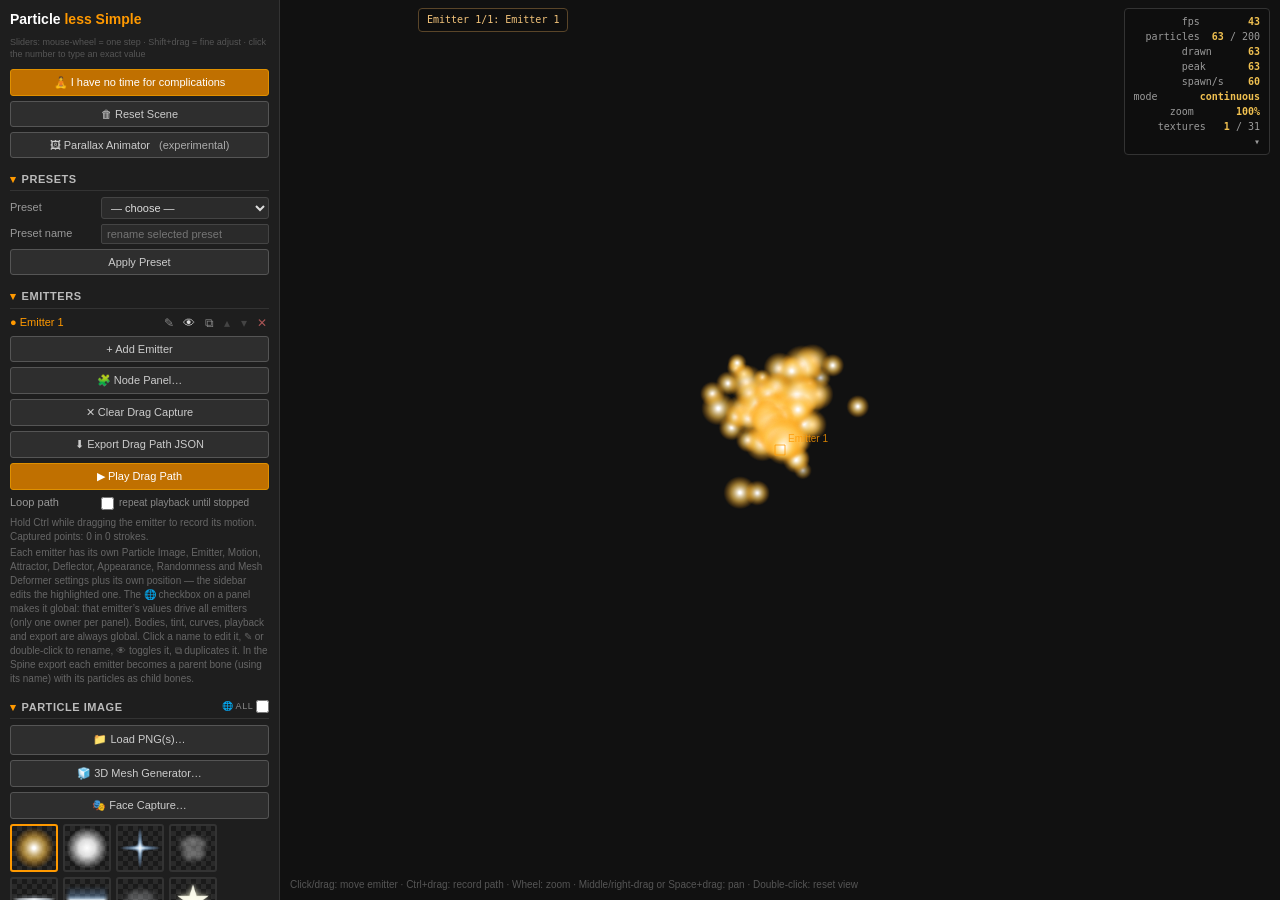
==== commit 4a622b06: "v2: Particle Studio v2 snapshot" ====
--- a/simple.html
+++ b/simple.html
@@ -41,6 +41,28 @@
 #rec .dot{display:inline-block;width:8px;height:8px;border-radius:50%;background:#f33;margin-right:5px;animation:recblink 1s steps(1) infinite}
 #emsel{position:absolute;top:8px;left:138px;font:10px/1.4 monospace;color:#f2c37a;background:rgba(14,14,14,.82);border:1px solid #5a4529;border-radius:4px;padding:4px 8px;pointer-events:none;user-select:none;max-width:48%;white-space:nowrap;overflow:hidden;text-overflow:ellipsis}
 @keyframes recblink{50%{opacity:0.15}}
+#nodePanel{display:none;position:absolute;top:36px;left:36px;width:min(760px,92%);height:min(540px,88%);min-width:400px;min-height:280px;background:rgba(16,16,16,.97);border:1px solid #444;border-radius:8px;z-index:40;flex-direction:column;box-shadow:0 8px 40px rgba(0,0,0,.6);resize:both;overflow:hidden}
+#nodeHeadBar{cursor:grab}
+#nodeHeadBar:active{cursor:grabbing}
+#nodeCanvas{position:relative;flex:1;overflow:hidden;background:radial-gradient(circle at 1px 1px,#222 1px,transparent 1px) 0 0/22px 22px;cursor:grab}
+#nodeCanvas.panning{cursor:grabbing}
+#nodeWorld{position:absolute;left:0;top:0;width:0;height:0;transform-origin:0 0}
+#nodeWires{position:absolute;left:0;top:0;width:10px;height:10px;overflow:visible;pointer-events:none}
+#nodeWires path.wire{stroke:#6cf;stroke-width:2;fill:none;opacity:.7;transition:opacity .12s}
+#nodeWires path.wire.dim{opacity:.07}
+#nodeWires path.wire.hot{stroke-width:3;opacity:1}
+#nodeWires path.hit{stroke:rgba(0,0,0,0);stroke-width:12;fill:none;cursor:pointer;pointer-events:stroke}
+.nodecard{position:absolute;background:#232323;border:1px solid #555;border-radius:6px;min-width:150px;max-width:220px;user-select:none;box-shadow:0 2px 10px rgba(0,0,0,.45)}
+.nodecard.sel{outline:2px solid #f90;outline-offset:1px}
+.nodecard .nchead{display:flex;align-items:center;gap:6px;padding:5px 8px;background:#2c2c2c;border-radius:6px 6px 0 0;cursor:grab;font-size:11px}
+.nodecard.node-set .nchead{color:#6cf}
+.nodecard.node-em .nchead{color:#f90}
+.nodecard .ncx{cursor:pointer;color:#a55;margin-left:auto;padding:0 2px}
+.nodecard .ncsub{font-size:9px;color:#777;padding:0 8px 5px}
+.nodeport{position:absolute;width:12px;height:12px;border-radius:50%;background:#6cf;border:2px solid #113;cursor:crosshair;z-index:2}
+.nodeport.in{left:-7px;top:50%;transform:translateY(-50%);background:#f90;border-color:#431}
+.nodeport.out{right:-7px;top:50%;transform:translateY(-50%)}
+.nodeport:hover{box-shadow:0 0 6px #6cf}
 </style>
 </head>
 <body>
@@ -49,24 +71,41 @@
   <div style="font-size:9px;color:#555;margin:-4px 0 8px">Sliders: mouse-wheel = one step · Shift+drag = fine adjust · click the number to type an exact value</div>
   <button class="btn accent" id="modeBtn" onclick="toggleSimpleMode()">⚙ I feel bold today, show me all options</button>
   <button class="btn" onclick="resetScene()">🗑 Reset Scene</button>
+  <button class="btn" onclick="openParallaxPanel()" title="Experimental feature: may change">🖼 Parallax Animator <small style="opacity:0.8;font-size:11px;margin-left:6px">(experimental)</small></button>
 
   <h2>Presets</h2>
   <div class="row"><label>Preset</label><select id="presetSel" onchange="refreshPresetLabelEditor()">
     <option value="">— choose —</option>
     <option value="explosion">💥 Explosion</option>
+    <option value="volcano">🌋 Volcano</option>
+    <option value="rocket">🚀 Rocket Engine</option>
+    <option value="nuke">☢️ Atom Bomb</option>
+    <option value="moonwater">🌕 Moon on Water</option>
     <option value="burst">✨ Burst (ring)</option>
+    <option value="facedust">🎭 Face Dust</option>
     <option value="fountain">⛲ Fountain</option>
     <option value="rain">🌧 Rain</option>
     <option value="snow">❄ Snow</option>
     <option value="smoke">💨 Smoke</option>
     <option value="fog">🌫 Fog (background)</option>
     <option value="fireflies">✨ Fireflies</option>
+    <option value="butterflies">🦋 Butterfly Swarm</option>
+    <option value="morphos">🦋 Blue Morpho Swarm</option>
+    <option value="monarchs">🦋 Monarch Swarm</option>
     <option value="speedlines">💨 Speed Lines</option>
+    <option value="meteors">🌠 Meteor Shower</option>
+    <option value="aurora">🌌 Aurora Veil</option>
+    <option value="confetti">🎊 Confetti Cannon</option>
+    <option value="aquarium">🐟 Aquarium</option>
+    <option value="embers">🕯 Embers</option>
+    <option value="jackpot">💎 Jackpot</option>
     <option value="fire">🔥 Fire</option>
     <option value="twister">🌪 Twister</option>
+    <option value="galaxy">🌌 Galaxy</option>
     <option value="snowball">🔮 Snowball</option>
     <option value="bingo">🎱 Bingo Bowl</option>
     <option value="sparks">⚡ Sparks</option>
+    <option value="lightning">🌩 Lightning (arc)</option>
     <option value="bubbles">🫧 Bubbles</option>
   </select></div>
   <div class="row"><label>Preset name</label><input type="text" id="presetLabel" placeholder="rename selected preset" oninput="renameSelectedPreset()"></div>
@@ -75,6 +114,7 @@
   <h2>Emitters</h2>
   <div id="emList" style="margin-bottom:4px"></div>
   <button class="btn" onclick="addEmitter()">+ Add Emitter</button>
+  <button class="btn" onclick="nodePanelToggle()" title="link one setting value to any number of emitters — the node drives that setting on every linked emitter">🧩 Node Panel…</button>
   <button class="btn" onclick="clearEmitterCapture()">✕ Clear Drag Capture</button>
   <button class="btn" onclick="exportEmitterCapture()">⬇ Export Drag Path JSON</button>
   <button class="btn accent" id="emCapPlayBtn" onclick="playEmitterCapture()">▶ Play Drag Path</button>
@@ -85,6 +125,7 @@
   <h2>Particle Image<label style="float:right;font-weight:400;font-size:9px;color:#888;cursor:pointer"><span id="globhint_image">🌐 all</span> <input type="checkbox" id="glob_image" onchange="onGlobToggle('image',this.checked)" style="accent-color:#f90;vertical-align:middle;cursor:pointer"></label></h2>
   <label class="btn" onclick="return pickImages(event)">📁 Load PNG(s)…<input type="file" accept="image/png,image/webp,image/gif" multiple style="display:none" onchange="loadImages(this)"></label>
   <button class="btn" onclick="mesh3dOpen()">🧊 3D Mesh Generator…</button>
+  <button class="btn" onclick="faceCapOpen()" title="Webcam → live 3D face mesh → particles. Snapshot or record a looping sequence into the gallery.">🎭 Face Capture…</button>
   <div id="tex-gallery"></div>
   <div id="seq-list"></div>
   <div class="row" id="seqFpsRow" style="display:none"><label>Seq FPS</label><input type="range" id="seqFps" min="1" max="60" value="30" oninput="sync(this)"><span class="val">30</span></div>
@@ -93,13 +134,21 @@
 
   <h2>Emitter<label style="float:right;font-weight:400;font-size:9px;color:#888;cursor:pointer"><span id="globhint_emitter">🌐 all</span> <input type="checkbox" id="glob_emitter" onchange="onGlobToggle('emitter',this.checked)" style="accent-color:#f90;vertical-align:middle;cursor:pointer"></label></h2>
   <div class="row"><label>Mode</label><select id="mode" onchange="onModeChange()"><option value="cont">Continuous</option><option value="burst">Burst</option></select></div>
-  <div class="row" id="rateRow"><label>Rate /s</label><input type="range" id="rate" min="1" max="500" value="60" oninput="sync(this)"><span class="val">60</span></div>
+  <div class="row" id="rateRow"><label>Rate /s</label><input type="range" id="rate" min="1" max="3000" value="60" oninput="sync(this)"><span class="val">60</span></div>
   <div class="row" id="rateCurveRow"><label>Rate curve</label><input type="checkbox" id="rateCurveOn" onchange="drawRateCurve()" style="accent-color:#f90;cursor:pointer"><span style="color:#888;font-size:10px">rate × curve over anim length</span></div>
   <canvas id="rateCurve" width="256" height="64" style="width:100%;height:64px;background:#141414;border:1px solid #333;border-radius:3px;margin-bottom:5px;cursor:crosshair;display:block"></canvas>
-  <div class="row"><label>Max count</label><input type="range" id="maxCount" min="1" max="2000" value="200" oninput="sync(this)"><span class="val">200</span></div>
+  <div class="row"><label>Max count</label><input type="range" id="maxCount" min="1" max="10000" value="200" oninput="sync(this)"><span class="val">200</span></div>
   <div class="row"><label>Start delay</label><input type="range" id="emDelay" min="0" max="10" step="0.1" value="0" oninput="sync(this)"><span class="val">0</span></div>
   <button class="btn accent" id="burstBtn" style="display:none" onclick="doBurst()">💥 Burst!</button>
-  <div class="row"><label>Shape</label><select id="emitShape"><option value="point">Point</option><option value="box" selected>Box</option><option value="circle">Circle (filled)</option><option value="ring">Ring (edge)</option><option value="line">Line</option><option value="curve">Curve (bezier)</option></select></div>
+  <div class="row"><label>Shape</label><select id="emitShape"><option value="point">Point</option><option value="box" selected>Box</option><option value="circle">Circle (filled)</option><option value="ring">Ring (edge)</option><option value="line">Line</option><option value="curve">Curve (bezier)</option><option value="face">🎭 Face (live capture)</option><option value="mesh">🧊 3D Mesh</option></select></div>
+  <div id="meshEmitRows" style="display:none">
+    <div class="row"><label>Mesh</label><select id="emitMeshShape"><option value="ball">Sphere</option><option value="cube">Cube</option><option value="cyl">Cylinder</option><option value="cone">Cone</option><option value="torus">Torus</option><option value="coin">Coin</option><option value="diamond">💎 Diamond</option><option value="panel">Panel</option><option value="facecap">🎭 Captured face</option><option value="obj">Custom OBJ…</option></select></div>
+    <div class="row" id="emitMeshObjRow" style="display:none"><label>OBJ file</label><button class="btn" id="emitMeshObjBtn" style="flex:1" onclick="document.getElementById('emitMeshObjFile').click()">📂 Load OBJ…</button><input type="file" id="emitMeshObjFile" accept=".obj" style="display:none"></div>
+    <div class="row"><label>Sample</label><select id="emitMeshMode"><option value="surface">Surface (area)</option><option value="edges">Wireframe edges</option><option value="verts">Vertices</option></select></div>
+    <div class="row"><label>Rot X °</label><input type="range" id="emitMeshRX" min="-180" max="180" value="-20" oninput="sync(this)"><span class="val">-20</span></div>
+    <div class="row"><label>Rot Y °</label><input type="range" id="emitMeshRY" min="-180" max="180" value="0" oninput="sync(this)"><span class="val">0</span></div>
+    <div class="row"><label>Spin °/s</label><input type="range" id="emitMeshSpin" min="-360" max="360" value="30" oninput="sync(this)"><span class="val">30</span></div>
+  </div>
   <div class="row"><label>Emitter W</label><input type="range" id="emitW" min="0" max="1200" value="10" oninput="sync(this)"><span class="val">10</span></div>
   <div class="row"><label>Emitter H</label><input type="range" id="emitH" min="0" max="1200" value="10" oninput="sync(this)"><span class="val">10</span></div>
   <div class="row"><label>Density</label><input type="range" id="emitDensity" min="-100" max="100" value="0" oninput="sync(this)"><span class="val">0</span></div>
@@ -112,10 +161,12 @@
   <h2>Motion<label style="float:right;font-weight:400;font-size:9px;color:#888;cursor:pointer"><span id="globhint_motion">🌐 all</span> <input type="checkbox" id="glob_motion" onchange="onGlobToggle('motion',this.checked)" style="accent-color:#f90;vertical-align:middle;cursor:pointer"></label></h2>
   <div class="row"><label>Speed</label><input type="range" id="speed" min="0" max="12000" value="150" oninput="sync(this)"><span class="val">150</span></div>
   <div class="row"><label>Speed ±</label><input type="range" id="speedVar" min="0" max="6000" value="50" oninput="sync(this)"><span class="val">50</span></div>
+  <div class="row"><label>Inherit vel %</label><input type="range" id="inheritVel" min="0" max="200" value="0" oninput="sync(this)"><span class="val">0</span></div>
   <div class="row"><label>Angle °</label><input type="range" id="angle" min="0" max="360" value="270" oninput="sync(this)"><span class="val">270</span></div>
   <div class="row"><label>Spread °</label><input type="range" id="spread" min="0" max="360" value="40" oninput="sync(this)"><span class="val">40</span></div>
   <div class="row"><label>Gravity</label><input type="range" id="gravY" min="-1000" max="1000" value="200" oninput="sync(this)"><span class="val">200</span></div>
   <div class="row"><label>Wind</label><input type="range" id="gravX" min="-1000" max="1000" value="0" oninput="sync(this)"><span class="val">0</span></div>
+  <div class="row"><label>Wind dir °</label><canvas id="windDialCv" width="44" height="44" style="width:26px;height:26px;flex:0 0 26px;cursor:pointer;border-radius:50%" title="Drag like a clock hand — Shift snaps to 15°"></canvas><input type="range" id="windDir" min="0" max="360" value="0" oninput="sync(this)" style="flex:1;min-width:0"><span class="val">0</span></div>
   <div class="row"><label>Drag</label><input type="range" id="drag" min="0" max="3" step="0.05" value="0" oninput="sync(this)"><span class="val">0</span></div>
   <div class="row"><label>Turbulence</label><input type="range" id="turbAmp" min="0" max="1500" step="10" value="0" oninput="sync(this)"><span class="val">0</span></div>
   <div class="row"><label>Turb scale</label><input type="range" id="turbScale" min="10" max="600" step="5" value="120" oninput="sync(this)"><span class="val">120</span></div>
@@ -134,6 +185,15 @@
   <div class="row"><label>3D camera</label><input type="checkbox" id="g3d_att" checked style="accent-color:#6cf;cursor:pointer"><span style="color:#888;font-size:10px">marker rotates with the 3D camera</span></div>
   <button class="btn" onclick="centerAttractor()">◎ Center Attractor</button>
   <div style="font-size:10px;color:#666;margin-bottom:2px">Positive force pulls particles in, negative pushes them away. Radius 0 = infinite range. Shape: pick a path from the Paths panel and particles are pulled toward (or pushed away from) the nearest point on it instead of the ◎ marker.</div>
+
+  <h2>Lightning</h2>
+  <div class="row"><label>Enable</label><input type="checkbox" id="lgtOn" onchange="onLgtToggle()" style="accent-color:#9cf;cursor:pointer"><span style="color:#888;font-size:10px">arc: ● emitter → ◎ attractor</span></div>
+  <div class="row"><label>Detail</label><input type="range" id="lgtDepth" min="1" max="6" value="3" oninput="sync(this);lgtFromUI()"><span class="val">3</span></div>
+  <div class="row"><label>Roughness</label><input type="range" id="lgtRough" min="0" max="0.8" step="0.05" value="0.35" oninput="sync(this);lgtFromUI()"><span class="val">0.35</span></div>
+  <div class="row"><label>Flicker Hz</label><input type="range" id="lgtHz" min="0" max="30" step="1" value="12" oninput="sync(this);lgtFromUI()"><span class="val">12</span></div>
+  <div class="row"><label>Branches</label><input type="range" id="lgtBranch" min="0" max="4" value="1" oninput="sync(this);lgtFromUI()"><span class="val">1</span></div>
+  <div class="row"><label>Branch len %</label><input type="range" id="lgtBranchLen" min="5" max="60" value="15" oninput="sync(this);lgtFromUI()"><span class="val">15</span></div>
+  <div style="font-size:10px;color:#666;margin-bottom:2px">Detail doubles the segments each step (3 = 8 segments = 8 particles). Roughness = how jagged. Flicker Hz = reshapes per second (0 = frozen bolt). Thickness = the Size slider, colour = Appearance → Tint, brightness = Blend “Add”. Drag ● and ◎ on the canvas to move the endpoints.</div>
 
   <h2>Deflector<label style="float:right;font-weight:400;font-size:9px;color:#888;cursor:pointer"><span id="globhint_deflector">🌐 all</span> <input type="checkbox" id="glob_deflector" onchange="onGlobToggle('deflector',this.checked)" style="accent-color:#f90;vertical-align:middle;cursor:pointer"></label></h2>
   <div class="row"><label>Enable</label><input type="checkbox" id="defOn" onchange="onDefToggle()" style="accent-color:#6d6;cursor:pointer"><span style="color:#888;font-size:10px">dbl-click line: add point</span></div>
@@ -158,6 +218,17 @@
   <div class="row"><label>3D camera</label><input type="checkbox" id="g3d_mesh" checked style="accent-color:#6cf;cursor:pointer"><span style="color:#888;font-size:10px">grid rotates with the 3D camera</span></div>
   <button class="btn" onclick="meshReset()">▦ Reset Mesh</button>
   <div style="font-size:10px;color:#666;margin-bottom:2px">A square warp grid — drag its vertices to sculpt a flow. Particles crossing the grid bend along the deformation, as if flying around a 3D object behind them. Weight = how strictly they follow (1 = locked to the flow, 0.1 = gentle nudge). Baked into Spine + PNG exports.</div>
+
+  <h2>Displacement Map</h2>
+  <div class="row"><label>Enable</label><input type="checkbox" id="dispOn" style="accent-color:#fc6;cursor:pointer"><span style="color:#888;font-size:10px">image brightness steers particles</span></div>
+  <label class="btn">🗺 Load Displacement Image…<input type="file" accept="image/*" style="display:none" onchange="loadDispMap(this)"></label>
+  <canvas id="dispThumb" width="232" height="70" style="width:100%;height:70px;background:#181818;border:1px solid #2a2a2a;border-radius:3px;display:block;margin:2px 0"></canvas>
+  <div class="row"><label>Channel</label><select id="dispChannel" onchange="dispRebuild()"><option value="luminosity" selected>Luminosity</option><option value="lightness">Lightness (HSL)</option><option value="alpha">Alpha</option></select></div>
+  <div class="row"><label>Strength X</label><input type="range" id="dispStrX" min="-2000" max="2000" step="10" value="400" oninput="sync(this)"><span class="val">400</span></div>
+  <div class="row"><label>Strength Y</label><input type="range" id="dispStrY" min="-2000" max="2000" step="10" value="400" oninput="sync(this)"><span class="val">400</span></div>
+  <div class="row"><label>Show map</label><input type="checkbox" id="dispShow" style="accent-color:#fc6;cursor:pointer"><span style="color:#888;font-size:10px">ghost the map over the canvas</span></div>
+  <button class="btn" onclick="clearDispMap()">✕ Clear Displacement Map</button>
+  <div style="font-size:10px;color:#666;margin-bottom:2px">The image is stretched over the whole canvas and sampled per particle: mid-grey (or 50% of the chosen channel) = no push, brighter pushes along +X/+Y, darker along −X/−Y — negative strengths flip the direction. Deterministic, so loops and exports match the preview.</div>
 
   <h2>Paths</h2>
   <div id="pathList" style="margin-bottom:4px"></div>
@@ -237,11 +308,13 @@
   <h2>Appearance<label style="float:right;font-weight:400;font-size:9px;color:#888;cursor:pointer"><span id="globhint_appearance">🌐 all</span> <input type="checkbox" id="glob_appearance" onchange="onGlobToggle('appearance',this.checked)" style="accent-color:#f90;vertical-align:middle;cursor:pointer"></label></h2>
   <div class="row"><label>Size</label><input type="range" id="size" min="2" max="1200" value="40" oninput="sync(this)"><span class="val">40</span></div>
   <div class="row"><label>Size ±</label><input type="range" id="sizeVar" min="0" max="800" value="15" oninput="sync(this)"><span class="val">15</span></div>
-  <div class="row"><label>Stretch ×</label><input type="range" id="stretch" min="0.2" max="60" step="0.1" value="1" oninput="sync(this)"><span class="val">1</span></div>
-  <div class="row"><label>Speed stretch</label><input type="range" id="speedStretch" min="0" max="5" step="0.1" value="0" oninput="sync(this)"><span class="val">0</span></div>
+  <div class="row"><label>Stretch ×</label><input type="range" id="stretch" min="0.2" max="200" step="0.1" value="1" oninput="sync(this)"><span class="val">1</span></div>
+  <div class="row"><label>Speed stretch</label><input type="range" id="speedStretch" min="0" max="20" step="0.1" value="0" oninput="sync(this)"><span class="val">0</span></div>
   <div class="row"><label>End scale</label><input type="range" id="endScale" min="0" max="3" step="0.05" value="0.3" oninput="sync(this)"><span class="val">0.3</span></div>
   <div class="row"><label>Spin °/s</label><input type="range" id="spin" min="-720" max="720" value="0" oninput="sync(this)"><span class="val">0</span></div>
   <div class="row"><label>Align motion</label><input type="checkbox" id="alignRot" style="accent-color:#f90;cursor:pointer"><span style="color:#888;font-size:10px">rotate particle along its flight direction</span></div>
+  <div class="row"><label>Flap speed</label><input type="range" id="flapHz" min="0" max="20" step="0.5" value="7" oninput="sync(this)"><span class="val">7</span></div>
+  <div class="row"><label>Flap ± %</label><input type="range" id="flapVar" min="0" max="100" value="25" oninput="sync(this)"><span class="val">25</span></div>
   <div class="row"><label>Face camera</label><input type="checkbox" id="faceCam" style="accent-color:#6cf;cursor:pointer"><span style="color:#888;font-size:10px">always billboard toward camera</span></div>
   <div class="row"><label>Fade out</label><input type="range" id="fade" min="0" max="1" step="0.05" value="0.5" oninput="sync(this)"><span class="val">0.5</span></div>
   <div class="row"><label>Scale curve</label><input type="checkbox" id="scaleCurveOn" style="accent-color:#f90;cursor:pointer"><span style="color:#888;font-size:10px">size over lifetime (overrides End scale)</span></div>
@@ -263,6 +336,49 @@
   <div class="row"><label>Scale ±%</label><input type="range" id="randScale" min="0" max="100" value="0" oninput="sync(this)"><span class="val">0</span></div>
   <div class="row"><label>Fade ±%</label><input type="range" id="randFade" min="0" max="100" value="0" oninput="sync(this)"><span class="val">0</span></div>
   <div class="row"><label>Opacity ±%</label><input type="range" id="randOpacity" min="0" max="100" value="0" oninput="sync(this)"><span class="val">0</span></div>
+
+  <h2>FX Filters</h2>
+  <div class="row"><label>Enable</label><input type="checkbox" id="fxOn" style="accent-color:#f6c;cursor:pointer"><span style="color:#888;font-size:10px">post-process filters</span></div>
+  <div class="row"><label>Preset</label><select id="fxPreset" onchange="fxApplyPreset(this.value)">
+    <option value="" selected>— pick a look —</option>
+    <option value="golden">✨ Golden glitter</option>
+    <option value="silver">❄ Silver glitter</option>
+    <option value="neon">🌆 Neon dream</option>
+    <option value="dreamy">☁ Dreamy soft</option>
+    <option value="anamorphic">🎬 Anamorphic flare</option>
+    <option value="comet">☄ Comet trails</option>
+    <option value="vhs">📼 Retro VHS</option>
+    <option value="noir">🎩 Film noir</option>
+    <option value="fire">🔥 Fire glow</option>
+    <option value="frost">🧊 Frost</option>
+    <option value="toxic">☢ Toxic</option>
+    <option value="8bit">👾 8-bit arcade</option>
+    <option value="reset">↺ Reset filters</option>
+  </select></div>
+  <div class="row"><label>Live preview</label><input type="checkbox" id="fxPreview" checked style="accent-color:#f6c;cursor:pointer"><span style="color:#888;font-size:10px">show filters on the canvas (can cost fps)</span></div>
+  <div class="row"><label>Blur px</label><input type="range" id="fxBlur" min="0" max="20" step="0.5" value="0" oninput="sync(this)"><span class="val">0</span></div>
+  <div class="row"><label>Motion blur %</label><input type="range" id="fxEcho" min="0" max="95" value="0" oninput="sync(this)"><span class="val">0</span></div>
+  <div class="row"><label>Glow %</label><input type="range" id="fxGlow" min="0" max="100" value="0" oninput="sync(this)"><span class="val">0</span></div>
+  <div class="row"><label>Glow size</label><input type="range" id="fxGlowSize" min="2" max="40" value="12" oninput="sync(this)"><span class="val">12</span></div>
+  <div class="row"><label>Star glow %</label><input type="range" id="fxStar" min="0" max="100" value="0" oninput="sync(this)"><span class="val">0</span></div>
+  <div class="row"><label>Star length</label><input type="range" id="fxStarLen" min="6" max="200" value="48" oninput="sync(this)"><span class="val">48</span></div>
+  <div class="row"><label>Star points</label><select id="fxStarPts"><option value="4" selected>4 (cross)</option><option value="6">6</option><option value="8">8</option><option value="2">2 (anamorphic)</option></select></div>
+  <div class="row"><label>Star angle °</label><input type="range" id="fxStarAng" min="0" max="90" value="45" oninput="sync(this)"><span class="val">45</span></div>
+  <div class="row"><label>Hue °</label><input type="range" id="fxHue" min="-180" max="180" value="0" oninput="sync(this)"><span class="val">0</span></div>
+  <div class="row"><label>Saturation %</label><input type="range" id="fxSat" min="0" max="300" value="100" oninput="sync(this)"><span class="val">100</span></div>
+  <div class="row"><label>Brightness %</label><input type="range" id="fxBright" min="20" max="250" value="100" oninput="sync(this)"><span class="val">100</span></div>
+  <div class="row"><label>Contrast %</label><input type="range" id="fxContrast" min="20" max="250" value="100" oninput="sync(this)"><span class="val">100</span></div>
+  <div class="row"><label>Chroma shift</label><input type="range" id="fxCA" min="0" max="20" value="0" oninput="sync(this)"><span class="val">0</span></div>
+  <div class="row"><label>Pixelate</label><input type="range" id="fxPixel" min="1" max="32" value="1" oninput="sync(this)"><span class="val">1</span></div>
+  <div class="row"><label>Grain %</label><input type="range" id="fxNoise" min="0" max="100" value="0" oninput="sync(this)"><span class="val">0</span></div>
+  <div class="row"><label>Vignette %</label><input type="range" id="fxVign" min="0" max="100" value="0" oninput="sync(this)"><span class="val">0</span></div>
+  <div class="row"><label>Edge fade %</label><input type="range" id="fxFade" min="0" max="100" value="0" oninput="sync(this)"><span class="val">0</span></div>
+  <div class="row"><label>Limit range</label><input type="checkbox" id="fxRangeOn" style="accent-color:#f6c;cursor:pointer"><span style="color:#888;font-size:10px">filters only inside a circle</span></div>
+  <div class="row"><label>Range X %</label><input type="range" id="fxRangeX" min="0" max="100" value="50" oninput="sync(this)"><span class="val">50</span></div>
+  <div class="row"><label>Range Y %</label><input type="range" id="fxRangeY" min="0" max="100" value="50" oninput="sync(this)"><span class="val">50</span></div>
+  <div class="row"><label>Range radius</label><input type="range" id="fxRangeR" min="40" max="1600" step="10" value="340" oninput="sync(this)"><span class="val">340</span></div>
+  <div class="row"><label>Range feather</label><input type="range" id="fxRangeF" min="1" max="500" step="5" value="80" oninput="sync(this)"><span class="val">80</span></div>
+  <div style="font-size:10px;color:#666;margin-bottom:2px">Post filters applied to the <b>particle layer only</b> — the reference background, bodies and gizmos are never touched, and the PNG-sequence export stays fully transparent. Baked into the <b>PNG Sequence</b> and <b>Spine sequence-mode</b> exports; the bone-based Spine export can’t use them. Limit range keeps the filters inside a soft-edged circle (outside stays clean). Motion blur = frame-echo trails · Glow = additive bloom · Star glow = cross/anamorphic streaks · Chroma shift = RGB fringe · Grain = animated noise · Vignette darkens · Edge fade turns corners transparent.</div>
 
   <h2>Background</h2>
   <label class="btn">🖼 Load Reference…<input type="file" accept="image/*" style="display:none" onchange="loadBg(this)"></label>
@@ -321,7 +437,41 @@
   <div id="stats" onclick="statsExpanded=!statsExpanded" title="Click to expand/collapse"></div>
   <div id="rec"><span class="dot"></span>RECORDING</div>
   <div id="emsel">Emitter: —</div>
+  <div id="nodePanel">
+    <div id="nodeHeadBar" style="display:flex;align-items:center;gap:8px;padding:8px 12px;border-bottom:1px solid #333;flex-wrap:wrap">
+      <b style="color:#f90;font-size:13px">🧩 Node Panel</b>
+      <span style="color:#888;font-size:10px;flex:1;min-width:160px">drag this bar to move · drag the corner to resize · drag ● onto an emitter to link · click a wire to unlink</span>
+      <select id="nodeParamSel" style="background:#2b2b2b;color:#ddd;border:1px solid #444;border-radius:3px;padding:3px 5px;font-size:11px;max-width:150px"></select>
+      <button class="btn" style="width:auto;margin:0" onclick="nodeAdd()">+ Node</button>
+      <button class="btn" style="width:auto;margin:0" onclick="nodeAddImage()" title="a node holding a set of particle images — wired emitters spawn from that set instead of their own selection">+ Image Node</button>
+      <button class="btn" style="width:auto;margin:0" onclick="nodesAutoBuild(true)" title="scan all emitters and create one node per setting value that differs from the defaults, wired to every emitter using it">⟳ Build from scene</button>
+      <button class="btn" style="width:auto;margin:0" onclick="nodesFit()" title="zoom + pan so every node is visible (wheel = zoom, drag empty space = pan)">⊞ Fit</button>
+      <button class="btn" style="width:auto;margin:0" onclick="nodeDuplicateSel()" title="duplicate the selected (outlined) node — values copied, wires not (Ctrl+D)">⧉ Duplicate</button>
+      <button class="btn" style="width:auto;margin:0" onclick="nodesCollapseAll()" id="nodeCollapseBtn" title="collapse or expand every node card">▸ Collapse all</button>
+      <span title="panel background transparency — see the particles through the node panel" style="display:flex;align-items:center;gap:4px;color:#888;font-size:10px">👁<input type="range" id="nodeOpacity" min="20" max="100" value="97" style="width:70px;accent-color:#f90;cursor:pointer" oninput="nodePanelOpacity(this.value)"></span>
+      <button class="btn" style="width:auto;margin:0" onclick="nodePanelToggle()">✕ Close</button>
+    </div>
+    <div id="nodeCanvas"><div id="nodeWorld"><svg id="nodeWires"></svg></div></div>
+  </div>
 </div>
+
+<!-- Parallax Animator modal (loads parallax_animator/parallax_animator.html) -->
+<div id="parallaxModal" style="display:none;position:fixed;left:0;top:0;right:0;bottom:0;background:rgba(0,0,0,0.75);z-index:9999;align-items:center;justify-content:center">
+  <div style="position:relative;width:92%;height:92%;background:#0f0f0f;border-radius:8px;overflow:hidden;box-shadow:0 8px 40px rgba(0,0,0,0.6)">
+    <div style="position:absolute;right:8px;top:8px;z-index:12"><button class="btn" onclick="closeParallaxPanel()">Close</button></div>
+    <iframe id="parallaxFrame" src="parallax_animator/parallax_3d_demo.html" style="width:100%;height:100%;border:0;background:#000"></iframe>
+  </div>
+</div>
+
+<script>
+function openParallaxPanel(){
+  var m=document.getElementById('parallaxModal'); if(!m) return;
+  m.style.display='flex';
+  // focus iframe if available
+  var f=document.getElementById('parallaxFrame'); try{ f.contentWindow.focus(); }catch(e){}
+}
+function closeParallaxPanel(){ var m=document.getElementById('parallaxModal'); if(!m) return; m.style.display='none'; }
+</script>
 
 <script>
 'use strict';
@@ -332,7 +482,44 @@
 
 // ── Settings helpers ──────────────────────────────────────
 function V(id){return parseFloat(document.getElementById(id).value);}
-function sync(el){el.parentNode.querySelector('.val').textContent=el.value;}
+function sync(el){var _v=el.parentNode.querySelector('.val');if(_v)_v.textContent=el.value;if(el.id==='windDir')drawWindDial();}
+// ── Wind direction dial (clock-style) ──────────────────────────
+function drawWindDial(){
+  var c=document.getElementById('windDialCv');if(!c)return;
+  var g=c.getContext('2d'),w=c.width,h=c.height,cx=w/2,cy=h/2,r=Math.min(cx,cy)-2;
+  var deg=parseFloat(document.getElementById('windDir').value)||0,a=deg*Math.PI/180;
+  g.clearRect(0,0,w,h);
+  g.beginPath();g.arc(cx,cy,r,0,Math.PI*2);g.fillStyle='#1b1b1b';g.fill();g.strokeStyle='#444';g.lineWidth=1;g.stroke();
+  for(var i=0;i<8;i++){var t=i*Math.PI/4,r1=i%2?r-3:r-6;
+    g.beginPath();g.moveTo(cx+Math.cos(t)*r1,cy+Math.sin(t)*r1);g.lineTo(cx+Math.cos(t)*r,cy+Math.sin(t)*r);
+    g.strokeStyle=i%2?'#333':'#666';g.stroke();}
+  var ax=Math.cos(a),ay=Math.sin(a),L=r-7;
+  g.beginPath();g.moveTo(cx-ax*4,cy-ay*4);g.lineTo(cx+ax*L,cy+ay*L);
+  g.strokeStyle='#f90';g.lineWidth=2;g.stroke();
+  var hx=cx+ax*L,hy=cy+ay*L,ha=Math.PI*0.8;
+  g.beginPath();g.moveTo(hx+ax*5,hy+ay*5);
+  g.lineTo(hx+Math.cos(a+ha)*5,hy+Math.sin(a+ha)*5);
+  g.lineTo(hx+Math.cos(a-ha)*5,hy+Math.sin(a-ha)*5);
+  g.closePath();g.fillStyle='#f90';g.fill();
+  g.beginPath();g.arc(cx,cy,2,0,Math.PI*2);g.fillStyle='#ddd';g.fill();
+}
+(function(){
+  var c=document.getElementById('windDialCv');if(!c)return;
+  var drag=false;
+  function setFromEvent(e){
+    var rc=c.getBoundingClientRect();
+    var dx=e.clientX-rc.left-rc.width/2,dy=e.clientY-rc.top-rc.height/2;
+    var deg=Math.atan2(dy,dx)*180/Math.PI;if(deg<0)deg+=360;
+    deg=e.shiftKey?Math.round(deg/15)*15%360:Math.round(deg);
+    var inp=document.getElementById('windDir');
+    inp.value=deg;
+    inp.dispatchEvent(new Event('input',{bubbles:true}));
+  }
+  c.addEventListener('pointerdown',function(e){drag=true;c.setPointerCapture(e.pointerId);setFromEvent(e);e.preventDefault();});
+  c.addEventListener('pointermove',function(e){if(drag)setFromEvent(e);});
+  c.addEventListener('pointerup',function(){drag=false;});
+  drawWindDial();
+})();
 // ── Fine slider control ────────────────────────────────────────
 // wheel = one step per notch · Shift+drag = 20× finer (step-free) · click the
 // value readout to type an exact number. All paths fire 'input' so oninput
@@ -453,6 +640,8 @@
   if(typeof camKeys!=='undefined'){camKeys.length=0;refreshCamKeyList();}
   document.getElementById('defOn').checked=false;
   document.getElementById('defAction').value='bounce';
+  var _fxOnEl=document.getElementById('fxOn');
+  if(_fxOnEl)_fxOnEl.checked=false;
   var tO=tintOwner();
   if(tO){
     tO.tintMode='off';
@@ -490,6 +679,13 @@
   document.getElementById('rateCurveRow').style.display=burst?'none':'flex';
   document.getElementById('rateCurve').style.display=burst?'none':'block';
   document.getElementById('burstBtn').style.display=burst?'block':'none';
+  syncEmitShapeRows();
+}
+function syncEmitShapeRows(){
+  var v=document.getElementById('emitShape').value;
+  document.getElementById('meshEmitRows').style.display=v==='mesh'?'block':'none';
+  document.getElementById('emitMeshObjRow').style.display=
+    (v==='mesh'&&document.getElementById('emitMeshShape').value==='obj')?'flex':'none';
 }
 
 // ── Multiple emitters ───────────────────────────────────────────
@@ -501,12 +697,12 @@
 // owner per panel; checking it on another emitter takes ownership over.
 var EM_GROUPS={
   image:[],
-  emitter:['mode','rate','rateCurveOn','maxCount','emDelay','emitShape','emitW','emitH','emitDensity','emitDepth','emFollowPath','emFollowSpeed','life'],
-  motion:['speed','speedVar','angle','spread','gravY','gravX','drag','turbAmp','turbScale','turbSpeed','fireflyBias','vortexAmp','pFollowPath','pFollowW'],
+  emitter:['mode','rate','rateCurveOn','maxCount','emDelay','emitShape','emitMeshShape','emitMeshMode','emitMeshRX','emitMeshRY','emitMeshSpin','emitW','emitH','emitDensity','emitDepth','emFollowPath','emFollowSpeed','life'],
+  motion:['speed','speedVar','inheritVel','angle','spread','gravY','gravX','windDir','drag','turbAmp','turbScale','turbSpeed','fireflyBias','vortexAmp','pFollowPath','pFollowW'],
   attractor:['attractOn','attractForce','attractRadius','attractFalloff','attractPath'],
   deflector:['defOn','defAction','defBounce','defFriction','defXformTex','defXformLife','defRandBounce','defRandFriction','defScatter','defPath'],
   mesh:['meshOn','meshN','meshWeight'],
-  appearance:['size','sizeVar','endScale','spin','fade','alignRot','faceCam','stretch','speedStretch'],
+  appearance:['size','sizeVar','endScale','spin','fade','alignRot','faceCam','stretch','speedStretch','flapHz','flapVar'],
   random:['randAll','randLife','randSpin','randGrav','randScale','randFade','randOpacity']
 };
 var EM_IDS=[],EM_GRP={};
@@ -517,7 +713,11 @@
 var EM_CAP_MIN_DIST=0.5,EM_CAP_MIN_DT=12;
 function emFor(em,group){return emGlobals[group]||em;}   // owner of a panel for this emitter
 function emOf(em,id){return emGlobals[EM_GRP[id]]||em;}  // owner of a single setting
-function ES(em,id){return emOf(em,id).s[id];}
+// Node Panel links win over per-emitter values and 🌐 owners (most specific first)
+function ES(em,id){
+  if(_nodeOv&&_nodeOv.size){var o=_nodeOv.get(em);if(o&&o[id]!==undefined)return o[id];}
+  return emOf(em,id).s[id];
+}
 var TINT_DEFAULT_STOPS=[{p:0,c:'#ffffff'},{p:1,c:'#ff8800'}];
 function cloneTintStops(st){return (st||TINT_DEFAULT_STOPS).map(function(s){return {p:s.p,c:s.c};});}
 function ensureTint(em){
@@ -673,6 +873,660 @@
   return s;
 }
 function EV(em,id){return parseFloat(ES(em,id));}
+// wind as a vector: strength = gravX, direction = windDir (0° = right, 90° = down)
+function windXY(em){var w=EV(em,'gravX')||0,d=parseFloat(ES(em,'windDir'));if(isNaN(d))d=0;d*=Math.PI/180;return {x:w*Math.cos(d),y:w*Math.sin(d)};}
+
+// ── Node Panel: wire ONE setting value to SPECIFIC emitters ────────────────
+// Each setting node carries a single parameter + value; wiring it to an
+// emitter makes the node drive that parameter on that emitter (overriding
+// both the emitter's own value and any 🌐 panel owner). One node can feed
+// any number of emitters; one emitter can take different params from
+// different nodes. Links survive save/load (.psproj).
+var linkNodes=[];                 // {param,value,x,y,links:[]} or {kind:'image',texSel:{},x,y,links:[]}
+var _nodeOv=new Map();            // emitter → {param:value} consulted by ES()
+var _nodeTexOv=new Map();         // emitter → texSel map from a wired image node
+var _hadTexOv=false;
+var _npEmPos=new Map();           // emitter → {x,y} card layout in the panel
+var _npEmCard=new Map(),_npEmPort=new Map();
+var _npWire=null,_npParamFilled=false;
+var _npHover=null;                // card under the mouse — its wires light up, the rest dim
+// each panel group gets its own wire colour so a busy graph stays readable
+var NODE_GROUP_COLORS={image:'#c9f',emitter:'#6cf',motion:'#7d6',attractor:'#f66',deflector:'#fa4',mesh:'#4dc',appearance:'#e7a',random:'#aaa'};
+function nodeWireColor(n){return n.kind==='image'?NODE_GROUP_COLORS.image:(NODE_GROUP_COLORS[n.group]||'#6cf');}
+var _npView={x:0,y:0,s:1};        // node canvas pan/zoom (world transform)
+function _npApplyView(){
+  var w=document.getElementById('nodeWorld');
+  if(w)w.style.transform='translate('+_npView.x+'px,'+_npView.y+'px) scale('+_npView.s+')';
+}
+// screen → world coordinates inside the node canvas
+function _npToWorld(cx,cy){
+  var c=document.getElementById('nodeCanvas').getBoundingClientRect();
+  return {x:(cx-c.left-_npView.x)/_npView.s,y:(cy-c.top-_npView.y)/_npView.s};
+}
+function nodesApply(){
+  _nodeOv=new Map();_nodeTexOv=new Map();
+  linkNodes.forEach(function(n){
+    if(n.kind==='image'){
+      n.links=n.links.filter(function(em){return emitters.indexOf(em)>=0;});
+      n.links.forEach(function(em){_nodeTexOv.set(em,n.texSel);});
+      return;
+    }
+    // panel node: links = [emitter] — ONE influence wire drives every setting of the panel
+    n.links=n.links.map(function(l){return l&&l.em?l.em:l;});   // legacy {id,em} links → emitter refs
+    n.links=n.links.filter(function(em,i){return emitters.indexOf(em)>=0&&n.links.indexOf(em)===i;});
+    n.links.forEach(function(em){
+      var o=_nodeOv.get(em);
+      if(!o){o={};_nodeOv.set(em,o);}
+      for(var id in n.values)o[id]=n.values[id];
+    });
+  });
+  // image nodes change what spawns → rebuild pools (also once after the last link is removed)
+  if(_nodeTexOv.size||_hadTexOv)try{rebuildSpawnPool();}catch(e){}
+  _hadTexOv=_nodeTexOv.size>0;
+  nodesMarkSidebar();
+}
+function nodeGroupLabel(g){return g==='image'?'🖼 Particle Image':g.charAt(0).toUpperCase()+g.slice(1);}
+function nodeTitle(n){return n.kind==='image'?'🖼 Images':nodeGroupLabel(n.group);}
+function nodeParamLabel(id){
+  var el=document.getElementById(id);
+  var row=el&&el.closest?el.closest('.row'):null;
+  var lb=row?row.querySelector('label'):null;
+  return lb?lb.textContent.trim():id;
+}
+// blue sidebar labels = this setting of the ACTIVE emitter is node-driven.
+// Driven values are also pushed into the sidebar controls so the main panel
+// always shows what actually drives the active emitter.
+function nodesMarkSidebar(){
+  if(!emitters||!emitters.length)return;
+  var em=emitters[emIdx],ov=_nodeOv.get(em);
+  EM_IDS.forEach(function(id){
+    if(_npEditNode&&EM_GRP[id]===_npEditNode.group)return;   // panel is showing the selected node
+    var el=document.getElementById(id);if(!el)return;
+    var row=el.closest?el.closest('.row'):null;
+    var lb=row?row.querySelector('label'):null;
+    var driven=!!(ov&&ov[id]!==undefined);
+    var v=driven?ov[id]:emOf(em,id).s[id];
+    if(v!==undefined){
+      if(el.type==='checkbox')el.checked=(v===true||v==='true');
+      else{el.value=v;if(el.type==='range')sync(el);}
+    }
+    if(!lb)return;
+    lb.style.color=driven?'#6cf':'';
+    lb.title=driven?'driven by the Node Panel — the wired node overrides this value':'';
+  });
+}
+function nodePanelOpen(){return document.getElementById('nodePanel').style.display==='flex';}
+// panel background transparency: fades the panel + card backgrounds so the
+// live particles show through while tuning nodes
+function nodePanelOpacity(v){
+  var a=Math.max(0.2,Math.min(1,v/100));
+  document.getElementById('nodePanel').style.background='rgba(16,16,16,'+a+')';
+  var cardA=Math.max(0.25,a);
+  document.querySelectorAll('#nodeWorld .nodecard').forEach(function(cd){cd.style.background='rgba(35,35,35,'+cardA+')';});
+  document.querySelectorAll('#nodeWorld .nchead').forEach(function(h){h.style.background='rgba(44,44,44,'+cardA+')';});
+}
+function nodePanelToggle(){
+  var p=document.getElementById('nodePanel');
+  var show=p.style.display!=='flex';
+  p.style.display=show?'flex':'none';
+  if(!show){nodeShowInSidebar(null);return;}   // closing → sidebar shows the emitter again
+  if(show){
+    if(!_npParamFilled){
+      var sel=document.getElementById('nodeParamSel');
+      var oi=document.createElement('option');
+      oi.value='__image';oi.textContent='🖼 Particle Image (set)';
+      sel.appendChild(oi);
+      for(var g in EM_GROUPS){
+        if(!EM_GROUPS[g].length)continue;
+        var o=document.createElement('option');
+        o.value=g;o.textContent=nodeGroupLabel(g)+' panel';
+        sel.appendChild(o);
+      }
+      _npParamFilled=true;
+      // window chrome: drag the header bar to move, ResizeObserver keeps wires attached
+      var bar=document.getElementById('nodeHeadBar');
+      bar.addEventListener('mousedown',function(e){
+        if(e.target.tagName==='SELECT'||e.target.tagName==='BUTTON'||e.target.tagName==='OPTION'||e.target.tagName==='INPUT')return;
+        e.preventDefault();
+        var stg=document.getElementById('stage').getBoundingClientRect();
+        var pr=p.getBoundingClientRect();
+        var sx=e.clientX-pr.left,sy=e.clientY-pr.top;
+        function mv(ev){
+          var nx=ev.clientX-stg.left-sx,ny=ev.clientY-stg.top-sy;
+          nx=Math.max(-pr.width+80,Math.min(stg.width-60,nx));
+          ny=Math.max(0,Math.min(stg.height-40,ny));
+          p.style.left=nx+'px';p.style.top=ny+'px';
+        }
+        function up(){document.removeEventListener('mousemove',mv);document.removeEventListener('mouseup',up);}
+        document.addEventListener('mousemove',mv);
+        document.addEventListener('mouseup',up);
+      });
+      if(window.ResizeObserver)new ResizeObserver(function(){if(nodePanelOpen())nodesDrawWires();}).observe(p);
+      // pan (drag empty space) + zoom (wheel) on the node canvas
+      var ncv=document.getElementById('nodeCanvas');
+      ncv.addEventListener('mousedown',function(e){
+        var onBg=e.target===ncv||e.target.id==='nodeWorld'||e.target.id==='nodeWires';
+        if(!onBg&&e.button!==1)return;
+        e.preventDefault();
+        if(onBg)nodeSelect(null);   // click empty space → clear selection + wire focus
+        ncv.classList.add('panning');
+        var sx=e.clientX-_npView.x,sy=e.clientY-_npView.y;
+        function mv(ev){_npView.x=ev.clientX-sx;_npView.y=ev.clientY-sy;_npApplyView();}
+        function up(){ncv.classList.remove('panning');document.removeEventListener('mousemove',mv);document.removeEventListener('mouseup',up);}
+        document.addEventListener('mousemove',mv);
+        document.addEventListener('mouseup',up);
+      });
+      ncv.addEventListener('wheel',function(e){
+        e.preventDefault();
+        var w0=_npToWorld(e.clientX,e.clientY);
+        var ns=Math.max(0.2,Math.min(2.5,_npView.s*(e.deltaY<0?1.12:1/1.12)));
+        var c=ncv.getBoundingClientRect();
+        _npView.x=e.clientX-c.left-w0.x*ns;
+        _npView.y=e.clientY-c.top-w0.y*ns;
+        _npView.s=ns;
+        _npApplyView();
+      },{passive:false});
+      ncv.addEventListener('dblclick',function(e){
+        if(e.target===ncv||e.target.id==='nodeWorld'||e.target.id==='nodeWires')nodesFit();
+      });
+    }
+    if(!linkNodes.length){
+      nodesAutoBuild(false);   // first open: show the whole existing network
+      linkNodes.forEach(function(n){n.collapsed=true;});   // collapsed for a clean overview
+      var cb=document.getElementById('nodeCollapseBtn');
+      if(cb)cb.textContent='\u25be Expand all';
+      nodesRefresh();nodesFit();
+    }
+    nodesRefresh();
+  }
+}
+// Build the network mirroring the sidebar panels: one panel node per
+// (group, values-signature) — emitters with identical panel values share a
+// node — with EVERY setting of that panel wired to each of its emitters.
+// On a fresh scene that means each panel node fully connected to Emitter 1.
+function nodesAutoBuild(announce){
+  var made=0;
+  for(var g in EM_GROUPS){
+    var ids=EM_GROUPS[g].filter(function(id){return !!document.getElementById(id);});
+    if(!ids.length)continue;
+    var bySig={};
+    emitters.forEach(function(em){
+      var sig=ids.map(function(id){return String(emOf(em,id).s[id]);}).join('\u0001');
+      (bySig[sig]||(bySig[sig]=[])).push(em);
+    });
+    for(var sig in bySig){
+      var ems=bySig[sig],node=null;
+      for(var i=0;i<linkNodes.length;i++){
+        var ln=linkNodes[i];
+        if(ln.kind==='image'||ln.group!==g)continue;
+        if(ids.map(function(id){return String(ln.values[id]);}).join('\u0001')===sig){node=ln;break;}
+      }
+      if(!node){
+        var vals={};
+        ids.forEach(function(id){vals[id]=emOf(ems[0],id).s[id];});
+        node={kind:'panel',group:g,values:vals,x:0,y:0,links:[]};
+        linkNodes.push(node);
+        made++;
+      }
+      ems.forEach(function(em){
+        if(node.links.indexOf(em)<0)node.links.push(em);   // one influence wire per emitter
+      });
+    }
+  }
+  // image nodes: one per distinct image selection, wired to the emitters using it
+  var byTex={};
+  emitters.forEach(function(em){
+    var own=emFor(em,'image');
+    var names=Object.keys(own.texSel||{}).filter(function(nm){return own.texSel[nm];}).sort();
+    if(!names.length)return;
+    var sig=names.join('\u0001');
+    (byTex[sig]||(byTex[sig]={names:names,ems:[]})).ems.push(em);
+  });
+  for(var sig2 in byTex){
+    var rec=byTex[sig2],inode=null;
+    for(var j=0;j<linkNodes.length;j++){
+      var ln2=linkNodes[j];
+      if(ln2.kind!=='image')continue;
+      if(Object.keys(ln2.texSel).filter(function(nm){return ln2.texSel[nm];}).sort().join('\u0001')===sig2){inode=ln2;break;}
+    }
+    if(!inode){
+      var ts={};rec.names.forEach(function(nm){ts[nm]=true;});
+      inode={kind:'image',texSel:ts,x:0,y:0,links:[]};
+      linkNodes.push(inode);
+      made++;
+    }
+    rec.ems.forEach(function(em){if(inode.links.indexOf(em)<0)inode.links.push(em);});
+  }
+  // layout: panel nodes flow down columns, sized by their row count
+  var canvas=document.getElementById('nodeCanvas');
+  var ch=Math.max(300,(canvas&&canvas.clientHeight||460)*1.6);
+  var lx=18,ly=14,colW=252;
+  linkNodes.forEach(function(n){
+    var hgt=n.kind==='image'?(46+Math.ceil(Math.max(1,textures.length)/5)*34)
+                            :(40+EM_GROUPS[n.group].length*21);
+    if(ly+hgt>ch&&ly>14){ly=14;lx+=colW;}
+    n.x=lx;n.y=ly;
+    ly+=hgt+14;
+  });
+  emitters.forEach(function(em,i){_npEmPos.set(em,{x:lx+colW+80,y:14+i*80});});
+  nodesApply();nodesRefresh();nodesFit();
+  if(announce&&!made)alert('Network is up to date — every panel already has a node.');
+}
+// zoom + pan so every card is on screen
+function nodesFit(){
+  var canvas=document.getElementById('nodeCanvas'),world=document.getElementById('nodeWorld');
+  if(!canvas||!world)return;
+  var cards=world.querySelectorAll('.nodecard');
+  if(!cards.length){_npView={x:0,y:0,s:1};_npApplyView();return;}
+  var minx=1e9,miny=1e9,maxx=-1e9,maxy=-1e9;
+  Array.prototype.forEach.call(cards,function(cd){
+    minx=Math.min(minx,cd.offsetLeft);miny=Math.min(miny,cd.offsetTop);
+    maxx=Math.max(maxx,cd.offsetLeft+cd.offsetWidth);maxy=Math.max(maxy,cd.offsetTop+cd.offsetHeight);
+  });
+  var pad=24,bw=Math.max(60,maxx-minx),bh=Math.max(60,maxy-miny);
+  var s=Math.min((canvas.clientWidth-pad*2)/bw,(canvas.clientHeight-pad*2)/bh,1.25);
+  s=Math.max(0.2,s);
+  _npView.s=s;
+  _npView.x=pad-minx*s+(canvas.clientWidth-pad*2-bw*s)/2;
+  _npView.y=pad-miny*s+(canvas.clientHeight-pad*2-bh*s)/2;
+  _npApplyView();
+  nodesDrawWires();
+}
+function nodesRefreshIfOpen(){if(nodePanelOpen())nodesRefresh();}
+function nodeAdd(){
+  var g=document.getElementById('nodeParamSel').value;
+  if(!g)return;
+  if(g==='__image'){nodeAddImage();return;}
+  var ids=EM_GROUPS[g]||[];
+  var vals={},src=emitters[emIdx];
+  ids.forEach(function(id){if(document.getElementById(id))vals[id]=src?emOf(src,id).s[id]:EM_DEFAULTS[id];});
+  linkNodes.push({kind:'panel',group:g,values:vals,x:26+(linkNodes.length%6)*30,y:26+(linkNodes.length%6)*34,links:[]});
+  nodesRefresh();
+}
+function nodeAddImage(){
+  var sel={};
+  textures.forEach(function(t){if(t.sel)sel[t.name]=true;});   // start from the gallery selection
+  linkNodes.push({kind:'image',texSel:sel,x:26+(linkNodes.length%6)*30,y:26+(linkNodes.length%6)*34,links:[]});
+  nodesRefresh();
+}
+function nodeDelete(n){
+  var i=linkNodes.indexOf(n);
+  if(i>=0)linkNodes.splice(i,1);
+  if(_npSel===n)_npSel=null;
+  if(_npEditNode===n)nodeShowInSidebar(null);
+  nodesApply();nodesRefresh();
+}
+var _npSel=null;   // selected node or emitter card (orange outline)
+var _npEditNode=null;   // panel node whose values are mirrored into the sidebar
+// selected panel node → its values take over the matching sidebar panel; edits
+// there write back into the node (two-way). Deselect → sidebar shows the
+// active emitter again.
+function nodeShowInSidebar(n){
+  if(n===_npEditNode)return;
+  _npEditNode=(n&&n.kind==='panel')?n:null;
+  if(_npEditNode){
+    var col=nodeWireColor(_npEditNode);
+    EM_GROUPS[_npEditNode.group].forEach(function(id){
+      var el=document.getElementById(id);if(!el)return;
+      var v=_npEditNode.values[id];
+      if(v!==undefined){
+        if(el.type==='checkbox')el.checked=(v===true||v==='true');
+        else{el.value=v;if(el.type==='range')sync(el);}
+      }
+      var row=el.closest?el.closest('.row'):null;
+      var lb=row?row.querySelector('label'):null;
+      if(lb){lb.style.color=col;lb.title='editing the selected '+nodeTitle(_npEditNode)+' node — changes write into the node';}
+    });
+  }else if(emitters[emIdx]){
+    emLoad(emIdx);          // restore the active emitter's values
+    nodesMarkSidebar();     // re-apply node-driven highlights
+  }
+}
+function nodeSelect(n){
+  if(_npSel===n)return;
+  _npSel=n;
+  var world=document.getElementById('nodeWorld');
+  if(world)world.querySelectorAll('.nodecard.sel').forEach(function(cd){cd.classList.remove('sel');});
+  var card=n?(n._card||_npEmCard.get(n)):null;
+  if(card)card.classList.add('sel');
+  // mirror the selection into the main editor: a panel node takes over its
+  // sidebar panel, an emitter card becomes the active emitter
+  var emIx=n?emitters.indexOf(n):-1;
+  if(emIx>=0){nodeShowInSidebar(null);if(emIx!==emIdx)emLoad(emIx);}
+  else nodeShowInSidebar(n);
+  nodesDrawWires();   // focus highlight follows the selection
+}
+function nodeDuplicateSel(){
+  var n=_npSel;
+  if(!n){alert('Click a node or emitter card first to select it (orange outline), then duplicate.');return;}
+  // emitter card selected → duplicate the emitter itself (full copy incl. wires to it)
+  var emIx=emitters.indexOf(n);
+  if(emIx>=0){
+    var srcPos=_npEmPos.get(n);
+    emDuplicate(emIx);                       // creates + activates the copy at emIx+1
+    var copyEm=emitters[emIx+1];
+    if(srcPos)_npEmPos.set(copyEm,{x:srcPos.x+28,y:srcPos.y+28});
+    // wires: every node driving the original also drives the copy
+    linkNodes.forEach(function(ln){
+      if(ln.links.indexOf(n)>=0)ln.links.push(copyEm);
+    });
+    _npSel=null;nodeSelect(copyEm);
+    nodesApply();nodesRefresh();
+    return;
+  }
+  var copy;
+  if(n.kind==='image')copy={kind:'image',texSel:JSON.parse(JSON.stringify(n.texSel)),x:n.x+28,y:n.y+28,collapsed:!!n.collapsed,links:[]};
+  else copy={kind:'panel',group:n.group,values:JSON.parse(JSON.stringify(n.values)),x:n.x+28,y:n.y+28,collapsed:!!n.collapsed,links:[]};
+  linkNodes.push(copy);
+  _npSel=null;nodeSelect(copy);
+  nodesRefresh();
+}
+function nodesCollapseAll(){
+  var anyOpen=linkNodes.some(function(n){return !n.collapsed;});
+  linkNodes.forEach(function(n){n.collapsed=anyOpen;});
+  var b=document.getElementById('nodeCollapseBtn');
+  if(b)b.textContent=anyOpen?'▾ Expand all':'▸ Collapse all';
+  nodesRefresh();
+}
+function nodeValueControl(n){
+  if(n.kind==='image'){
+    // thumbnail grid — click to toggle which images the node feeds to its emitters
+    var grid=document.createElement('div');
+    grid.style.cssText='display:flex;flex-wrap:wrap;gap:3px;padding:4px 8px 7px;max-width:200px';
+    textures.forEach(function(t){
+      var th=document.createElement('div');
+      var on=!!n.texSel[t.name];
+      th.style.cssText='width:30px;height:30px;border-radius:3px;overflow:hidden;cursor:pointer;border:2px solid '+(on?'#6cf':'#333')+';background:repeating-conic-gradient(#2a2a2a 0% 25%,#1a1a1a 0% 50%) 0 0/8px 8px';
+      th.title=t.name+(on?' — click to remove':' — click to add');
+      var im=document.createElement('img');
+      im.src=t.img.src;
+      im.style.cssText='width:100%;height:100%;object-fit:contain;display:block'+(on?'':';opacity:.35');
+      th.appendChild(im);
+      th.onclick=function(){
+        if(n.texSel[t.name])delete n.texSel[t.name];else n.texSel[t.name]=true;
+        nodesApply();nodesRefresh();
+      };
+      grid.appendChild(th);
+    });
+    return grid;
+  }
+  return null;
+}
+// one compact setting row inside a panel node: label + control (the node has
+// a single influence port — settings are not wired individually)
+function nodeSettingRow(n,id){
+  var src=document.getElementById(id);
+  var row=document.createElement('div');
+  row.style.cssText='position:relative;display:flex;align-items:center;gap:4px;padding:2px 8px;height:21px';
+  var wired=n.links.length>0;
+  var lb=document.createElement('span');
+  lb.textContent=nodeParamLabel(id);
+  lb.title=id;
+  lb.style.cssText='width:66px;flex-shrink:0;font-size:9px;overflow:hidden;text-overflow:ellipsis;white-space:nowrap;color:'+(wired?'#6cf':'#888');
+  row.appendChild(lb);
+  if(src.type==='checkbox'){
+    var cb=document.createElement('input');cb.type='checkbox';cb.checked=!!n.values[id]&&n.values[id]!=='false';
+    cb.style.cssText='accent-color:#6cf;cursor:pointer';
+    cb.onchange=function(){n.values[id]=cb.checked;nodesApply();};
+    row.appendChild(cb);
+  }else if(src.tagName==='SELECT'){
+    var se=document.createElement('select');se.innerHTML=src.innerHTML;se.value=n.values[id];
+    se.style.cssText='flex:1;min-width:0;background:#2b2b2b;color:#ddd;border:1px solid #444;border-radius:3px;padding:0 2px;font-size:9px;height:17px';
+    se.onchange=function(){n.values[id]=se.value;nodesApply();};
+    row.appendChild(se);
+  }else{
+    var rg=document.createElement('input');rg.type='range';
+    rg.min=src.min;rg.max=src.max;if(src.step)rg.step=src.step;
+    rg.value=n.values[id];
+    rg.style.cssText='flex:1;min-width:0;accent-color:#6cf;height:12px;cursor:pointer';
+    var vv=document.createElement('span');
+    vv.textContent=n.values[id];
+    vv.style.cssText='width:34px;text-align:right;color:#6cf;font-size:9px;font-family:monospace;cursor:text;flex-shrink:0';
+    vv.title='click to type an exact value';
+    rg.oninput=function(){n.values[id]=rg.value;vv.textContent=rg.value;nodesApply();};
+    vv.onclick=function(){
+      var t=prompt('Value for '+nodeParamLabel(id),n.values[id]);
+      if(t==null||t==='')return;
+      n.values[id]=t;rg.value=t;vv.textContent=t;nodesApply();
+    };
+    row.appendChild(rg);row.appendChild(vv);
+  }
+  return row;
+}
+// single "influence" port: drag onto an emitter card to toggle the whole node
+function _npAttachInfluence(n,port){
+  port.addEventListener('mousedown',function(e){
+    e.preventDefault();e.stopPropagation();
+    var a=_npPortCenter(port);
+    _npWire={x1:a.x,y1:a.y,x2:a.x,y2:a.y};
+    function mv(ev){
+      var wpt=_npToWorld(ev.clientX,ev.clientY);
+      _npWire.x2=wpt.x;_npWire.y2=wpt.y;
+      nodesDrawWires();
+    }
+    function up(ev){
+      document.removeEventListener('mousemove',mv);document.removeEventListener('mouseup',up);
+      var tgt=document.elementFromPoint(ev.clientX,ev.clientY);
+      var emCard=tgt&&tgt.closest?tgt.closest('.node-em'):null;
+      if(emCard){
+        _npEmCard.forEach(function(cardEl,em){
+          if(cardEl!==emCard)return;
+          var k=n.links.indexOf(em);
+          if(k>=0)n.links.splice(k,1);else n.links.push(em);   // toggle
+        });
+      }
+      _npWire=null;
+      nodesApply();nodesRefresh();
+    }
+    document.addEventListener('mousemove',mv);
+    document.addEventListener('mouseup',up);
+  });
+}
+function _npMakeDraggable(head,get,set){
+  head.addEventListener('mousedown',function(e){
+    if(e.target.classList.contains('ncx')||e.target.classList.contains('nodeport'))return;
+    e.preventDefault();
+    var p=get(),px=p.x,py=p.y,sx=e.clientX,sy=e.clientY;
+    function mv(ev){
+      set(px+(ev.clientX-sx)/_npView.s,py+(ev.clientY-sy)/_npView.s);
+      nodesDrawWires();
+    }
+    function up(){document.removeEventListener('mousemove',mv);document.removeEventListener('mouseup',up);}
+    document.addEventListener('mousemove',mv);
+    document.addEventListener('mouseup',up);
+  });
+}
+function _npPortCenter(elt){
+  var r=elt.getBoundingClientRect(),w=document.getElementById('nodeWorld').getBoundingClientRect();
+  return {x:(r.left+r.width/2-w.left)/_npView.s,y:(r.top+r.height/2-w.top)/_npView.s};
+}
+function nodesRefresh(){
+  var canvas=document.getElementById('nodeCanvas');
+  var world=document.getElementById('nodeWorld');
+  if(!canvas||!world)return;
+  _npApplyView();
+  // rebuild all cards (svg wire layer stays)
+  Array.prototype.slice.call(world.children).forEach(function(ch){if(ch.id!=='nodeWires')world.removeChild(ch);});
+  _npEmCard=new Map();_npEmPort=new Map();
+  var cw=canvas.clientWidth||800;
+  // emitter cards (right column, draggable)
+  emitters.forEach(function(em,i){
+    var pos=_npEmPos.get(em);
+    if(!pos){pos={x:Math.max(300,cw-250),y:18+i*64};_npEmPos.set(em,pos);}
+    var card=document.createElement('div');
+    card.className='nodecard node-em'+(em===_npSel?' sel':'');
+    card.addEventListener('mousedown',function(){nodeSelect(em);});
+    card.addEventListener('mouseenter',function(){_npHover=em;nodesDrawWires();});
+    card.addEventListener('mouseleave',function(){if(_npHover===em)_npHover=null;nodesDrawWires();});
+    card.style.left=pos.x+'px';card.style.top=pos.y+'px';
+    var head=document.createElement('div');
+    head.className='nchead';
+    head.textContent='● '+em.name;
+    card.appendChild(head);
+    var drvList=linkNodes.filter(function(ln){return ln.kind!=='image'&&ln.links.indexOf(em)>=0;}).map(nodeTitle);
+    if(_nodeTexOv.has(em))drvList.unshift('🖼 images');
+    var sub=document.createElement('div');
+    sub.className='ncsub';
+    sub.textContent=drvList.length?('driven: '+drvList.join(', ')):'no node-driven settings';
+    card.appendChild(sub);
+    var port=document.createElement('div');
+    port.className='nodeport in';
+    port.title='drop a wire here';
+    card.appendChild(port);
+    world.appendChild(card);
+    _npEmCard.set(em,card);_npEmPort.set(em,port);
+    _npMakeDraggable(head,function(){return pos;},function(x,y){pos.x=x;pos.y=y;card.style.left=x+'px';card.style.top=y+'px';});
+  });
+  // panel / image nodes
+  linkNodes.forEach(function(n){
+    var card=document.createElement('div');
+    card.className='nodecard node-set'+(n===_npSel?' sel':'');
+    n._card=card;
+    card.addEventListener('mousedown',function(){nodeSelect(n);});
+    card.addEventListener('mouseenter',function(){_npHover=n;nodesDrawWires();});
+    card.addEventListener('mouseleave',function(){if(_npHover===n)_npHover=null;nodesDrawWires();});
+    card.style.left=n.x+'px';card.style.top=n.y+'px';
+    card.style.borderColor=nodeWireColor(n);
+    if(n.kind!=='image')card.style.minWidth='218px';
+    var head=document.createElement('div');
+    head.className='nchead';
+    var tg=document.createElement('span');
+    tg.textContent=n.collapsed?'▸':'▾';
+    tg.title=n.collapsed?'expand':'collapse';
+    tg.style.cssText='cursor:pointer;color:#f90;width:11px;flex-shrink:0';
+    tg.onclick=function(e){e.stopPropagation();n.collapsed=!n.collapsed;nodesRefresh();};
+    head.appendChild(tg);
+    var ttl=document.createElement('span');
+    ttl.textContent=(n.kind==='image'?'':'⚙ ')+nodeTitle(n);
+    ttl.title=n.kind==='image'?'particle image set':nodeTitle(n)+' panel — drag the ● influence point onto an emitter to drive the whole panel';
+    ttl.style.color=nodeWireColor(n);
+    head.appendChild(ttl);
+    if(n.collapsed){
+      // wired-count badge so a collapsed card still tells its story
+      var cnt=document.createElement('span');
+      cnt.textContent=n.links.length?('⧉ '+n.links.length):'';
+      cnt.style.cssText='color:#6cf;font-size:9px;flex-shrink:0';
+      head.appendChild(cnt);
+    }
+    var x=document.createElement('span');
+    x.className='ncx';x.textContent='✕';x.title='delete node (unlinks everything)';
+    x.onclick=function(){nodeDelete(n);};
+    head.appendChild(x);
+    card.appendChild(head);
+    head.ondblclick=function(e){if(e.target===x)return;n.collapsed=!n.collapsed;nodesRefresh();};
+    n._port=null;
+    // collapsed: no body — the single influence port stays fully usable
+    if(n.collapsed){
+      card.style.minWidth='150px';
+      var cport=document.createElement('div');
+      cport.className='nodeport out';
+      cport.title='influence — drag onto an emitter card to link / unlink';
+      cport.style.background=nodeWireColor(n);
+      _npAttachInfluence(n,cport);
+      card.appendChild(cport);
+      n._portCollapsed=cport;
+      world.appendChild(card);
+      _npMakeDraggable(head,function(){return n;},function(x2,y2){n.x=x2;n.y=y2;card.style.left=x2+'px';card.style.top=y2+'px';});
+      return;
+    }
+    n._portCollapsed=null;
+    if(n.kind==='image'){
+      card.appendChild(nodeValueControl(n));
+      var sub=document.createElement('div');
+      sub.className='ncsub';
+      sub.textContent=n.links.length?('→ '+n.links.map(function(em){return em.name;}).join(', ')):'drag the ● onto an emitter';
+      card.appendChild(sub);
+      var port=document.createElement('div');
+      port.className='nodeport out';
+      port.title='drag onto an emitter card to link / unlink';
+      port.style.background=nodeWireColor(n);
+      card.appendChild(port);
+      n._port=port;
+      _npAttachInfluence(n,port);
+    }else{
+      // one row per setting of the panel + a single influence port for the card
+      var body=document.createElement('div');
+      body.style.cssText='padding:3px 0 2px';
+      EM_GROUPS[n.group].forEach(function(id){
+        if(!document.getElementById(id))return;
+        if(n.values[id]===undefined)n.values[id]=(n.links[0]?emOf(n.links[0],id).s[id]:EM_DEFAULTS[id]);
+        body.appendChild(nodeSettingRow(n,id));
+      });
+      card.appendChild(body);
+      var sub2=document.createElement('div');
+      sub2.className='ncsub';
+      sub2.textContent=n.links.length?('→ '+n.links.map(function(em){return em.name;}).join(', ')):'drag the ● onto an emitter';
+      card.appendChild(sub2);
+      var port2=document.createElement('div');
+      port2.className='nodeport out';
+      port2.title='influence — drag onto an emitter card to link / unlink the whole panel';
+      port2.style.background=nodeWireColor(n);
+      card.appendChild(port2);
+      n._port=port2;
+      _npAttachInfluence(n,port2);
+    }
+    world.appendChild(card);
+    _npMakeDraggable(head,function(){return n;},function(x2,y2){n.x=x2;n.y=y2;card.style.left=x2+'px';card.style.top=y2+'px';});
+  });
+  nodesDrawWires();
+  var op=document.getElementById('nodeOpacity');
+  if(op&&op.value<100)nodePanelOpacity(op.value);   // keep transparency on rebuilt cards
+}
+function nodesDrawWires(){
+  var svg=document.getElementById('nodeWires');
+  if(!svg)return;
+  while(svg.firstChild)svg.removeChild(svg.firstChild);
+  function bez(a,b){
+    var dx=Math.max(30,Math.abs(b.x-a.x)*0.5);
+    return 'M'+a.x+','+a.y+' C'+(a.x+dx)+','+a.y+' '+(b.x-dx)+','+b.y+' '+b.x+','+b.y;
+  }
+  function addWire(a,b,tipText,onClick,color,state){
+    var d=bez(a,b);
+    var w=document.createElementNS('http://www.w3.org/2000/svg','path');
+    w.setAttribute('d',d);w.setAttribute('class','wire'+(state?' '+state:''));
+    if(color)w.setAttribute('stroke',color);
+    svg.appendChild(w);
+    var hit=document.createElementNS('http://www.w3.org/2000/svg','path');
+    hit.setAttribute('d',d);hit.setAttribute('class','hit');
+    var tip=document.createElementNS('http://www.w3.org/2000/svg','title');
+    tip.textContent=tipText;
+    hit.appendChild(tip);
+    hit.addEventListener('click',onClick);
+    svg.appendChild(hit);
+  }
+  // focus mode: hovering or selecting a card highlights its wires, dims the rest
+  var focus=_npHover||_npSel;
+  linkNodes.forEach(function(n){
+    var ap=n._port||n._portCollapsed;
+    if(!ap)return;
+    var a=_npPortCenter(ap);
+    var what=n.kind==='image'?'images':nodeTitle(n)+' panel';
+    var col=nodeWireColor(n);
+    n.links.forEach(function(em){
+      var pin=_npEmPort.get(em);
+      if(!pin)return;
+      var state=focus?((focus===n||focus===em)?'hot':'dim'):'';
+      addWire(a,_npPortCenter(pin),'click to unlink '+what+' from '+em.name,function(){
+        var k=n.links.indexOf(em);
+        if(k>=0)n.links.splice(k,1);
+        nodesApply();nodesRefresh();
+      },col,state);
+    });
+  });
+  if(_npWire){
+    var tw=document.createElementNS('http://www.w3.org/2000/svg','path');
+    tw.setAttribute('d',bez({x:_npWire.x1,y:_npWire.y1},{x:_npWire.x2,y:_npWire.y2}));
+    tw.setAttribute('class','wire');
+    tw.setAttribute('stroke-dasharray','5 4');
+    svg.appendChild(tw);
+  }
+}
+document.addEventListener('keydown',function(e){
+  if(e.key==='Escape'&&nodePanelOpen())nodePanelToggle();
+  if((e.ctrlKey||e.metaKey)&&(e.key==='d'||e.key==='D')&&nodePanelOpen()&&_npSel){
+    e.preventDefault();nodeDuplicateSel();
+  }
+});
 function onGlobToggle(g,on){
   emGlobals[g]=on?emitters[emIdx]:null;
   emLoad(emIdx);   // refresh sidebar (values may switch owner) + hints
@@ -721,6 +1575,7 @@
   syncTintUIFromOwner();
   refreshEmCapInfo();
   refreshSelectedEmitterInfo();
+  nodesMarkSidebar();
   onModeChange();drawRateCurve();rebuildGallery();rebuildEmList();
 }
 function emActivate(i){if(i!==emIdx&&emitters[i])emLoad(i);}
@@ -752,6 +1607,11 @@
   var dead=emitters[i];
   emitters.splice(i,1);
   for(var g in emGlobals)if(emGlobals[g]===dead)emGlobals[g]=null;
+  if(_npSel===dead)_npSel=null;
+  linkNodes.forEach(function(n){
+    n.links=n.links.filter(function(l){return l!==dead&&(l&&l.em)!==dead;});
+  });
+  nodesApply();nodesRefreshIfOpen();
   if(i<emIdx)emIdx--;
   emLoad(Math.min(emIdx,emitters.length-1));
 }
@@ -828,11 +1688,13 @@
     box.appendChild(row);
   });
   refreshSelectedEmitterInfo();
+  nodesRefreshIfOpen();
 }
 // per-emitter rate-over-time sampling
 function emRateCurve(em,p){
   var o=emFor(em,'emitter');
-  if(!o.s.rateCurveOn)return 1;
+  var on=ES(em,'rateCurveOn');
+  if(!(on===true||on==='true'))return 1;
   p=Math.max(0,Math.min(1,p));
   var pts=o.ratePts,seg=p*(pts.length-1),i=Math.floor(seg),f=seg-i;
   if(i>=pts.length-1)return pts[pts.length-1];
@@ -1268,6 +2130,33 @@
     g.fillStyle=gr2;
     g.fillRect(0,24,64,16);
   }));
+  arr.push(makeTex('bolt',function(g){
+    // electric arc segment: wide soft halo + hot white core, tips feathered
+    // so overlapping joints of the lightning polyline blend seamlessly
+    var halo=g.createLinearGradient(0,10,0,54);
+    halo.addColorStop(0,'rgba(120,180,255,0)');
+    halo.addColorStop(0.5,'rgba(160,205,255,0.5)');
+    halo.addColorStop(1,'rgba(120,180,255,0)');
+    g.fillStyle=halo;g.fillRect(0,10,64,44);
+    var mid=g.createLinearGradient(0,24,0,40);
+    mid.addColorStop(0,'rgba(200,228,255,0)');
+    mid.addColorStop(0.5,'rgba(215,238,255,0.85)');
+    mid.addColorStop(1,'rgba(200,228,255,0)');
+    g.fillStyle=mid;g.fillRect(0,24,64,16);
+    var core=g.createLinearGradient(0,28,0,36);
+    core.addColorStop(0,'rgba(255,255,255,0)');
+    core.addColorStop(0.5,'rgba(255,255,255,1)');
+    core.addColorStop(1,'rgba(255,255,255,0)');
+    g.fillStyle=core;g.fillRect(0,28,64,8);
+    var tip=g.createLinearGradient(0,0,64,0);
+    tip.addColorStop(0,'rgba(0,0,0,1)');
+    tip.addColorStop(0.12,'rgba(0,0,0,0)');
+    tip.addColorStop(0.88,'rgba(0,0,0,0)');
+    tip.addColorStop(1,'rgba(0,0,0,1)');
+    g.globalCompositeOperation='destination-out';
+    g.fillStyle=tip;g.fillRect(0,0,64,64);
+    g.globalCompositeOperation='source-over';
+  }));
   arr.push(makeTex('fog',function(g){
     // large, wide, very soft cloud — dense core row + faint outer halo blobs
     var blobs=[
@@ -1296,6 +2185,242 @@
     }
     g.closePath();g.fill();g.restore();
   }));
+  arr.push(makeTex('snowflake',function(g){
+    // six-fold dendrite crystal: tapered main arms with paired side branches,
+    // a tiny hex plate at the centre and a soft icy glow
+    g.save();g.translate(64,64);
+    g.strokeStyle='rgba(255,255,255,0.96)';
+    g.lineCap='round';g.lineJoin='round';
+    g.shadowColor='rgba(190,225,255,0.9)';g.shadowBlur=6;
+    for(var i=0;i<6;i++){
+      g.save();g.rotate(i*Math.PI/3);
+      // main arm (drawn twice, thick then thin, for a tapered look)
+      g.lineWidth=4.6;g.beginPath();g.moveTo(0,0);g.lineTo(0,-30);g.stroke();
+      g.lineWidth=2.4;g.beginPath();g.moveTo(0,-26);g.lineTo(0,-50);g.stroke();
+      // arrow tip
+      g.lineWidth=2.2;g.beginPath();
+      g.moveTo(-6,-42);g.lineTo(0,-50);g.lineTo(6,-42);g.stroke();
+      // paired side branches at two heights, angled like real dendrites
+      [[-19,13,7],[-33,10,5]].forEach(function(b){
+        g.lineWidth=2.4;
+        g.beginPath();g.moveTo(0,b[0]);g.lineTo(-b[1],b[0]-b[2]);g.stroke();
+        g.beginPath();g.moveTo(0,b[0]);g.lineTo(b[1],b[0]-b[2]);g.stroke();
+      });
+      g.restore();
+    }
+    // hexagonal centre plate
+    g.fillStyle='rgba(255,255,255,0.95)';
+    g.beginPath();
+    for(var h=0;h<6;h++){
+      var ha=h*Math.PI/3-Math.PI/6,hr=7.5;
+      var hx=Math.cos(ha)*hr,hy=Math.sin(ha)*hr;
+      if(h===0)g.moveTo(hx,hy);else g.lineTo(hx,hy);
+    }
+    g.closePath();g.fill();
+    g.restore();
+  },128));
+  arr.push(makeTex('flake',function(g){
+    // small soft sectored plate — reads as a distant flake, cheap and fuzzy
+    g.save();g.translate(32,32);
+    var halo=g.createRadialGradient(0,0,0,0,0,26);
+    halo.addColorStop(0,'rgba(255,255,255,0.9)');
+    halo.addColorStop(0.45,'rgba(235,245,255,0.45)');
+    halo.addColorStop(1,'rgba(220,238,255,0)');
+    g.fillStyle=halo;g.fillRect(-32,-32,64,64);
+    g.strokeStyle='rgba(255,255,255,0.9)';
+    g.lineCap='round';g.lineWidth=2.6;
+    for(var i=0;i<6;i++){
+      g.save();g.rotate(i*Math.PI/3);
+      g.beginPath();g.moveTo(0,0);g.lineTo(0,-17);g.stroke();
+      g.lineWidth=1.8;
+      g.beginPath();g.moveTo(0,-9);g.lineTo(-5,-13);g.stroke();
+      g.beginPath();g.moveTo(0,-9);g.lineTo(5,-13);g.stroke();
+      g.restore();
+      g.lineWidth=2.6;
+    }
+    g.beginPath();g.arc(0,0,3,0,Math.PI*2);
+    g.fillStyle='rgba(255,255,255,0.95)';g.fill();
+    g.restore();
+  }));
+  arr.push(makeTex('butterfly',function(g){
+    // white butterfly silhouette — stays white so the tint gradient colors it
+    g.save();g.translate(32,33);
+    function wings(sx){
+      g.save();g.scale(sx,1);
+      // upper (fore) wing
+      g.fillStyle='rgba(255,255,255,0.95)';
+      g.beginPath();
+      g.moveTo(2,-3);
+      g.bezierCurveTo(8,-24,26,-28,29,-16);
+      g.bezierCurveTo(31,-7,18,-1,3,0);
+      g.closePath();g.fill();
+      // lower (hind) wing
+      g.fillStyle='rgba(255,255,255,0.85)';
+      g.beginPath();
+      g.moveTo(2,1);
+      g.bezierCurveTo(16,3,24,10,20,18);
+      g.bezierCurveTo(16,25,5,20,2,6);
+      g.closePath();g.fill();
+      // soft inner shading so the wing reads at small sizes
+      var sh=g.createRadialGradient(4,0,1,4,0,20);
+      sh.addColorStop(0,'rgba(0,0,0,0.22)');
+      sh.addColorStop(1,'rgba(0,0,0,0)');
+      g.fillStyle=sh;
+      g.beginPath();g.moveTo(2,-3);
+      g.bezierCurveTo(8,-24,26,-28,29,-16);
+      g.bezierCurveTo(31,-7,18,-1,3,0);
+      g.closePath();g.fill();
+      g.restore();
+    }
+    wings(1);wings(-1);
+    // body
+    g.fillStyle='rgba(255,255,255,1)';
+    g.beginPath();g.ellipse(0,2,2.2,11,0,0,Math.PI*2);g.fill();
+    // head + antennae
+    g.beginPath();g.arc(0,-10,2.6,0,Math.PI*2);g.fill();
+    g.strokeStyle='rgba(255,255,255,0.9)';g.lineWidth=1;
+    g.beginPath();g.moveTo(-1,-12);g.quadraticCurveTo(-6,-20,-9,-21);g.stroke();
+    g.beginPath();g.moveTo(1,-12);g.quadraticCurveTo(6,-20,9,-21);g.stroke();
+    g.restore();
+  }));
+  arr.push(makeTex('morpho',function(g){
+    // Blue Morpho — iridescent blue wings with dark brown borders (pre-colored,
+    // use Tint: off). Rounded fore + hind wings, white apex dots, dark body.
+    g.save();g.translate(64,66);
+    function fore(){
+      g.beginPath();
+      g.moveTo(3,-8);
+      g.bezierCurveTo(10,-46,40,-58,56,-46);   // leading edge → apex
+      g.bezierCurveTo(62,-40,58,-28,48,-18);   // outer margin
+      g.bezierCurveTo(36,-8,16,-2,4,0);        // trailing edge back to body
+      g.closePath();
+    }
+    function hind(){
+      g.beginPath();
+      g.moveTo(3,-2);
+      g.bezierCurveTo(22,0,42,10,44,26);       // outer edge
+      g.bezierCurveTo(44,40,30,50,18,46);      // rounded bottom
+      g.bezierCurveTo(8,42,2,24,2,6);          // inner edge to body
+      g.closePath();
+    }
+    function wing(sx){
+      g.save();g.scale(sx,1);
+      // dark border layer
+      g.fillStyle='#38281e';
+      fore();g.fill();hind();g.fill();
+      // iridescent blue core, inset toward the body so the border stays visible
+      var gr=g.createRadialGradient(10,-2,4,18,-4,58);
+      gr.addColorStop(0,'#bdf6ff');
+      gr.addColorStop(0.35,'#54d4f7');
+      gr.addColorStop(0.7,'#2a8fe0');
+      gr.addColorStop(1,'#1657b8');
+      g.save();fore();g.clip();
+      g.save();g.translate(4,-1);g.scale(0.87,0.85);g.fillStyle=gr;fore();g.fill();g.restore();
+      g.restore();
+      g.save();hind();g.clip();
+      g.save();g.translate(3,0);g.scale(0.88,0.86);g.fillStyle=gr;hind();g.fill();g.restore();
+      g.restore();
+      // faint wing veins radiating from the body
+      g.strokeStyle='rgba(20,50,110,0.35)';g.lineWidth=1;
+      [[-40,52],[-30,56],[-20,54]].forEach(function(v){
+        g.beginPath();g.moveTo(6,-4);
+        var a=v[0]*Math.PI/180;
+        g.quadraticCurveTo(v[1]*0.55*Math.cos(a*0.8),v[1]*0.55*Math.sin(a*0.8),v[1]*Math.cos(a),v[1]*Math.sin(a));
+        g.stroke();
+      });
+      g.beginPath();g.moveTo(4,4);g.quadraticCurveTo(22,14,34,30);g.stroke();
+      g.beginPath();g.moveTo(4,6);g.quadraticCurveTo(16,20,20,38);g.stroke();
+      // white apex spots in the dark forewing tip
+      g.fillStyle='rgba(255,255,255,0.85)';
+      g.beginPath();g.ellipse(50,-44,2.6,1.7,-0.5,0,Math.PI*2);g.fill();
+      g.beginPath();g.ellipse(43,-50,2,1.3,-0.6,0,Math.PI*2);g.fill();
+      g.restore();
+    }
+    wing(1);wing(-1);
+    // body — dark brown, slim
+    g.fillStyle='#2e2118';
+    g.beginPath();g.ellipse(0,6,3,16,0,0,Math.PI*2);g.fill();
+    g.beginPath();g.arc(0,-11,3.4,0,Math.PI*2);g.fill();
+    // antennae
+    g.strokeStyle='rgba(40,28,18,0.95)';g.lineWidth=1.3;
+    g.beginPath();g.moveTo(-1.5,-13);g.quadraticCurveTo(-10,-30,-16,-33);g.stroke();
+    g.beginPath();g.moveTo(1.5,-13);g.quadraticCurveTo(10,-30,16,-33);g.stroke();
+    g.restore();
+  },128));
+  arr.push(makeTex('monarch',function(g){
+    // Monarch — orange wings, black veins + borders, white spots along the
+    // margins (pre-colored, use Tint: off). Dark body with antennae.
+    g.save();g.translate(64,66);
+    function fore(){
+      g.beginPath();
+      g.moveTo(3,-8);
+      g.bezierCurveTo(10,-46,40,-58,56,-46);
+      g.bezierCurveTo(62,-40,58,-28,48,-18);
+      g.bezierCurveTo(36,-8,16,-2,4,0);
+      g.closePath();
+    }
+    function hind(){
+      g.beginPath();
+      g.moveTo(3,-2);
+      g.bezierCurveTo(22,0,42,10,44,26);
+      g.bezierCurveTo(44,40,30,50,18,46);
+      g.bezierCurveTo(8,42,2,24,2,6);
+      g.closePath();
+    }
+    function wing(sx){
+      g.save();g.scale(sx,1);
+      // black base (becomes border + wingtip)
+      g.fillStyle='#1a1310';
+      fore();g.fill();hind();g.fill();
+      // orange field, inset so the black border stays visible
+      var gr=g.createRadialGradient(10,-2,4,18,-4,58);
+      gr.addColorStop(0,'#ffb03a');
+      gr.addColorStop(0.5,'#f28a1c');
+      gr.addColorStop(1,'#d96a0e');
+      g.save();fore();g.clip();
+      g.save();g.translate(4,-1);g.scale(0.84,0.82);g.fillStyle=gr;fore();g.fill();g.restore();
+      // black wingtip patch over the forewing apex
+      g.fillStyle='#1a1310';
+      g.beginPath();g.moveTo(30,-52);g.bezierCurveTo(44,-58,58,-50,58,-42);
+      g.bezierCurveTo(56,-34,48,-26,40,-22);g.bezierCurveTo(38,-34,34,-44,30,-52);g.closePath();g.fill();
+      g.restore();
+      g.save();hind();g.clip();
+      g.save();g.translate(3,0);g.scale(0.85,0.83);g.fillStyle=gr;hind();g.fill();g.restore();
+      g.restore();
+      // bold black veins radiating across both wings
+      g.strokeStyle='rgba(20,14,10,0.9)';g.lineWidth=1.6;
+      [[-42,54],[-32,56],[-22,54],[-12,50]].forEach(function(v){
+        var a=v[0]*Math.PI/180;
+        g.beginPath();g.moveTo(5,-4);
+        g.quadraticCurveTo(v[1]*0.55*Math.cos(a*0.8),v[1]*0.55*Math.sin(a*0.8),v[1]*Math.cos(a),v[1]*Math.sin(a));
+        g.stroke();
+      });
+      g.beginPath();g.moveTo(4,4);g.quadraticCurveTo(24,12,38,28);g.stroke();
+      g.beginPath();g.moveTo(4,6);g.quadraticCurveTo(18,18,26,40);g.stroke();
+      g.beginPath();g.moveTo(3,8);g.quadraticCurveTo(10,22,12,42);g.stroke();
+      // white spots — wingtip + double row along the margins
+      g.fillStyle='rgba(255,250,240,0.95)';
+      [[50,-46,2.2],[44,-52,1.8],[54,-38,1.8],[46,-30,1.5],[38,-50,1.4],
+       [42,32,1.6],[34,42,1.6],[24,48,1.6],[13,48,1.4],[44,18,1.4]].forEach(function(s){
+        g.beginPath();g.arc(s[0],s[1],s[2],0,Math.PI*2);g.fill();
+      });
+      g.restore();
+    }
+    wing(1);wing(-1);
+    // body — black with white dots on the thorax
+    g.fillStyle='#17100c';
+    g.beginPath();g.ellipse(0,6,3,16,0,0,Math.PI*2);g.fill();
+    g.beginPath();g.arc(0,-11,3.4,0,Math.PI*2);g.fill();
+    g.fillStyle='rgba(255,255,255,0.8)';
+    g.beginPath();g.arc(-1.4,-8,0.7,0,Math.PI*2);g.fill();
+    g.beginPath();g.arc(1.4,-6,0.7,0,Math.PI*2);g.fill();
+    g.beginPath();g.arc(-1.2,-3,0.7,0,Math.PI*2);g.fill();
+    // antennae
+    g.strokeStyle='rgba(23,16,12,0.95)';g.lineWidth=1.3;
+    g.beginPath();g.moveTo(-1.5,-13);g.quadraticCurveTo(-10,-30,-16,-33);g.stroke();
+    g.beginPath();g.moveTo(1.5,-13);g.quadraticCurveTo(10,-30,16,-33);g.stroke();
+    g.restore();
+  },128));
   arr.push(makeTex('bubble',function(g){
     // faint body fill, brighter toward the rim
     var body=g.createRadialGradient(32,32,4,32,32,27);
@@ -1321,35 +2446,253 @@
     hl2.addColorStop(1,'rgba(255,255,255,0)');
     g.fillStyle=hl2;g.beginPath();g.arc(43,44,4.5,0,Math.PI*2);g.fill();
   }));
+  // ─ diamonds / gems ──────────────────────────────
+  // realistic brilliant cut seen face-up: prismatic kite facets around a
+  // pale table, thin white facet edges, soft glow + star glints
+  function drawBrilliant(g,size,hueOfs,glintPhase){
+    var c=size/2,R=size*0.46,rT=R*0.5,N=8,i,a;
+    var gl=g.createRadialGradient(c,c,0,c,c,R*1.08);
+    gl.addColorStop(0,'rgba(255,255,255,0.35)');
+    gl.addColorStop(0.8,'rgba(255,255,255,0.08)');
+    gl.addColorStop(1,'rgba(255,255,255,0)');
+    g.fillStyle=gl;g.fillRect(0,0,size,size);
+    for(i=0;i<N;i++){                             // prismatic crown facets
+      var a0=(i/N)*Math.PI*2-Math.PI/2,a1=((i+1)/N)*Math.PI*2-Math.PI/2;
+      var hue=(hueOfs+i*45)%360;
+      g.fillStyle='hsla('+hue+',90%,'+(i%2?'74%':'58%')+',0.92)';
+      g.beginPath();
+      g.moveTo(c+Math.cos(a0)*R,c+Math.sin(a0)*R);
+      g.lineTo(c+Math.cos(a1)*R,c+Math.sin(a1)*R);
+      g.lineTo(c+Math.cos(a1)*rT,c+Math.sin(a1)*rT);
+      g.lineTo(c+Math.cos(a0)*rT,c+Math.sin(a0)*rT);
+      g.closePath();g.fill();
+      g.strokeStyle='rgba(255,255,255,0.85)';g.lineWidth=size/85;g.stroke();
+      g.beginPath();                              // girdle spark triangle
+      g.moveTo(c+Math.cos(a0)*R,c+Math.sin(a0)*R);
+      var am=(a0+a1)/2;
+      g.lineTo(c+Math.cos(am)*R*1.04,c+Math.sin(am)*R*1.04);
+      g.lineTo(c+Math.cos(a1)*R,c+Math.sin(a1)*R);
+      g.closePath();
+      g.fillStyle='rgba(255,255,255,'+(i%2?0.5:0.25)+')';g.fill();
+    }
+    g.beginPath();                                // pale blue table
+    for(i=0;i<N;i++){a=(i/N)*Math.PI*2-Math.PI/2;var x=c+Math.cos(a)*rT,y=c+Math.sin(a)*rT;i?g.lineTo(x,y):g.moveTo(x,y);}
+    g.closePath();
+    var tg=g.createLinearGradient(c-rT,c-rT,c+rT,c+rT);
+    tg.addColorStop(0,'rgba(255,255,255,0.97)');
+    tg.addColorStop(0.5,'rgba(214,238,255,0.8)');
+    tg.addColorStop(1,'rgba(190,220,255,0.92)');
+    g.fillStyle=tg;g.fill();
+    g.strokeStyle='rgba(255,255,255,0.9)';g.stroke();
+    function glint(x,y,r,rot){
+      g.save();g.translate(x,y);g.rotate(rot||0);
+      g.fillStyle='rgba(255,255,255,0.95)';
+      g.beginPath();
+      for(var k=0;k<8;k++){
+        var rr=k%2?r*0.26:r,an=k*Math.PI/4;
+        var px=Math.cos(an)*rr,py=Math.sin(an)*rr;
+        k?g.lineTo(px,py):g.moveTo(px,py);
+      }
+      g.closePath();g.fill();g.restore();
+    }
+    var ga=glintPhase-Math.PI/2;                  // main glint orbits the table rim
+    glint(c+Math.cos(ga)*rT*0.9,c+Math.sin(ga)*rT*0.9,size*0.13,glintPhase);
+    glint(c+Math.cos(ga+Math.PI*0.8)*R*0.8,c+Math.sin(ga+Math.PI*0.8)*R*0.8,size*0.07,glintPhase*1.7);
+  }
+  // cartoon gem: classic side-view cut, flat facet shading, bold outline,
+  // rounded white shine — hue picks the stone colour
+  function drawCartoonGem(g,hue){
+    g.save();g.translate(32,31);
+    var L=function(l,al){return 'hsla('+hue+',82%,'+l+'%,'+(al==null?1:al)+')';};
+    function poly(pts,fill){
+      g.beginPath();
+      pts.forEach(function(p,i){i?g.lineTo(p[0],p[1]):g.moveTo(p[0],p[1]);});
+      g.closePath();
+      if(fill){g.fillStyle=fill;g.fill();}
+    }
+    var O=[[-19,-14],[19,-14],[28,-1],[0,26],[-28,-1]];
+    poly(O,L(55));
+    poly([[-19,-14],[19,-14],[9,-1],[-9,-1]],L(76));   // table
+    poly([[-19,-14],[-9,-1],[-28,-1]],L(64));          // crown left
+    poly([[19,-14],[28,-1],[9,-1]],L(64));             // crown right
+    poly([[-28,-1],[-9,-1],[0,26]],L(42));             // pavilion left
+    poly([[28,-1],[9,-1],[0,26]],L(42));               // pavilion right
+    poly([[-9,-1],[9,-1],[0,26]],L(60));               // pavilion centre
+    g.lineJoin='round';g.lineCap='round';
+    g.strokeStyle=L(22);g.lineWidth=3;                 // bold cartoon outline
+    poly(O);g.stroke();
+    g.lineWidth=1.6;g.strokeStyle=L(30,0.8);           // facet edges
+    g.beginPath();g.moveTo(-28,-1);g.lineTo(28,-1);g.stroke();
+    g.beginPath();g.moveTo(-9,-1);g.lineTo(0,26);g.stroke();
+    g.beginPath();g.moveTo(9,-1);g.lineTo(0,26);g.stroke();
+    g.beginPath();g.moveTo(-19,-14);g.lineTo(-9,-1);g.stroke();
+    g.beginPath();g.moveTo(19,-14);g.lineTo(9,-1);g.stroke();
+    g.save();                                          // cartoon shine
+    g.translate(-8,-9);g.rotate(-0.35);
+    g.fillStyle='rgba(255,255,255,0.9)';
+    g.beginPath();g.ellipse(0,0,7,3,0,0,Math.PI*2);g.fill();
+    g.beginPath();g.arc(9,4,2,0,Math.PI*2);g.fill();
+    g.restore();
+    g.restore();
+  }
+  arr.push(makeTex('diamond',function(g){drawBrilliant(g,128,200,0.6);},128));
+  arr.push(makeTex('gem pink',function(g){drawCartoonGem(g,325);}));
+  arr.push(makeTex('gem blue',function(g){drawCartoonGem(g,205);}));
+  arr.push(makeTex('gem green',function(g){drawCartoonGem(g,140);}));
+  // animated sparkling diamond — 6 builtin frames form the "gemspin" flipbook
+  // (hue drifts + the glints orbit the stone)
+  for(var gf=0;gf<6;gf++)(function(i){
+    arr.push(makeTex('gemspin '+(i+1),function(g){drawBrilliant(g,128,200+i*22,i/6*Math.PI*2);},128));
+  })(gf);
+  // ─ fishing set: cartoon fish, bites & lures ─────────────────────
+  function outline(g,hue){return 'hsla('+(hue==null?0:hue)+',60%,18%,0.95)';}
+  // chunky cartoon fish swimming right — hue picks the body colour
+  function drawFish(g,hue){
+    g.save();g.translate(30,32);
+    var B=function(l,al){return 'hsla('+hue+',85%,'+l+'%,'+(al==null?1:al)+')';};
+    g.lineJoin='round';g.lineCap='round';
+    g.fillStyle=B(55);                              // tail
+    g.beginPath();g.moveTo(-14,0);g.lineTo(-27,-11);g.lineTo(-23,0);g.lineTo(-27,11);g.closePath();g.fill();
+    g.strokeStyle=outline(g,hue);g.lineWidth=2.4;g.stroke();
+    g.fillStyle=B(58);                              // body
+    g.beginPath();g.ellipse(0,0,17,12,0,0,Math.PI*2);g.fill();g.stroke();
+    g.fillStyle=B(70);                              // belly
+    g.beginPath();g.ellipse(2,4.5,12,6,0,0,Math.PI);g.fill();
+    g.fillStyle=B(48);                              // dorsal + side fin
+    g.beginPath();g.moveTo(-4,-11);g.quadraticCurveTo(2,-19,9,-10);g.closePath();g.fill();g.stroke();
+    g.beginPath();g.moveTo(0,3);g.quadraticCurveTo(-6,9,-10,4);g.quadraticCurveTo(-5,1,0,3);g.closePath();g.fill();g.stroke();
+    g.fillStyle='#fff';                             // eye
+    g.beginPath();g.arc(9,-3,4.4,0,Math.PI*2);g.fill();
+    g.strokeStyle=outline(g,hue);g.lineWidth=1.6;g.stroke();
+    g.fillStyle='#1b1b1b';
+    g.beginPath();g.arc(10.3,-3,2.1,0,Math.PI*2);g.fill();
+    g.fillStyle='rgba(255,255,255,0.9)';
+    g.beginPath();g.arc(11,-4,0.8,0,Math.PI*2);g.fill();
+    g.strokeStyle=outline(g,hue);g.lineWidth=1.8;   // smiling mouth
+    g.beginPath();g.arc(14,2,3.4,0.25,1.35);g.stroke();
+    g.restore();
+  }
+  arr.push(makeTex('fish orange',function(g){drawFish(g,25);}));
+  arr.push(makeTex('fish blue',function(g){drawFish(g,205);}));
+  arr.push(makeTex('fish green',function(g){drawFish(g,120);}));
+  arr.push(makeTex('bobber',function(g){
+    // classic red/white float with a shiny top ring
+    g.save();g.translate(32,34);
+    g.lineJoin='round';
+    g.fillStyle='#e8332a';
+    g.beginPath();g.arc(0,0,17,Math.PI,0);g.closePath();g.fill();
+    g.fillStyle='#f6f2ea';
+    g.beginPath();g.arc(0,0,17,0,Math.PI);g.closePath();g.fill();
+    g.strokeStyle='rgba(40,25,20,0.9)';g.lineWidth=2.4;
+    g.beginPath();g.arc(0,0,17,0,Math.PI*2);g.stroke();
+    g.beginPath();g.moveTo(-17,0);g.lineTo(17,0);g.stroke();
+    g.fillStyle='#ffd94d';                          // top stem + ring
+    g.beginPath();g.arc(0,-21,4.5,0,Math.PI*2);g.fill();
+    g.strokeStyle='rgba(40,25,20,0.9)';g.lineWidth=2;g.stroke();
+    g.fillStyle='rgba(255,255,255,0.85)';           // shine
+    g.beginPath();g.ellipse(-6,-8,4.5,2.5,-0.6,0,Math.PI*2);g.fill();
+    g.restore();
+  }));
+  arr.push(makeTex('hook',function(g){
+    // silver fishing hook with an eyelet, cartoon-thick
+    g.save();g.translate(32,30);
+    g.strokeStyle='#cfd6de';g.lineCap='round';g.lineWidth=5;
+    g.beginPath();g.moveTo(4,-22);g.lineTo(4,8);g.arc(-4,8,8,0,Math.PI*0.95);g.stroke();
+    g.strokeStyle='rgba(40,45,55,0.9)';g.lineWidth=1.6;   // dark edge
+    g.beginPath();g.moveTo(6.5,-22);g.lineTo(6.5,8);g.stroke();
+    g.strokeStyle='#cfd6de';g.lineWidth=4;                // eyelet
+    g.beginPath();g.arc(4,-25,4.5,0,Math.PI*2);g.stroke();
+    g.fillStyle='#cfd6de';                                // barb
+    g.beginPath();g.moveTo(-11.4,10.5);g.lineTo(-15,3);g.lineTo(-7.5,6.5);g.closePath();g.fill();
+    g.fillStyle='rgba(255,255,255,0.8)';                  // glint
+    g.beginPath();g.ellipse(2.5,-8,1.4,7,0,0,Math.PI*2);g.fill();
+    g.restore();
+  }));
+  arr.push(makeTex('worm',function(g){
+    // wiggly pink bait worm with a happy face
+    g.save();g.translate(32,32);
+    g.strokeStyle='#e87fa0';g.lineCap='round';g.lineWidth=10;
+    g.beginPath();g.moveTo(-18,12);
+    g.bezierCurveTo(-20,-6,-4,-2,-2,-12);
+    g.bezierCurveTo(0,-20,14,-16,15,-6);
+    g.stroke();
+    g.strokeStyle='#c95c80';g.lineWidth=10.8;g.globalCompositeOperation='destination-over';
+    g.beginPath();g.moveTo(-18,12);
+    g.bezierCurveTo(-20,-6,-4,-2,-2,-12);
+    g.bezierCurveTo(0,-20,14,-16,15,-6);
+    g.stroke();
+    g.globalCompositeOperation='source-over';
+    g.fillStyle='#e87fa0';                          // head
+    g.beginPath();g.arc(15,-6,7.5,0,Math.PI*2);g.fill();
+    g.fillStyle='#1b1b1b';                          // eyes
+    g.beginPath();g.arc(13.4,-8.4,1.5,0,Math.PI*2);g.fill();
+    g.beginPath();g.arc(18.4,-8.4,1.5,0,Math.PI*2);g.fill();
+    g.strokeStyle='#7c3350';g.lineWidth=1.4;        // smile
+    g.beginPath();g.arc(16,-4.6,2.6,0.3,Math.PI-0.3);g.stroke();
+    g.restore();
+  }));
+  arr.push(makeTex('lure',function(g){
+    // spoon lure: shiny teardrop blade + treble hook and swivel ring
+    g.save();g.translate(32,28);g.rotate(0.3);
+    var body=g.createLinearGradient(-8,-16,10,18);
+    body.addColorStop(0,'#ffe98a');
+    body.addColorStop(0.45,'#ffb63e');
+    body.addColorStop(1,'#e2731f');
+    g.fillStyle=body;g.lineJoin='round';
+    g.beginPath();g.moveTo(0,-18);
+    g.bezierCurveTo(10,-12,9,6,0,16);
+    g.bezierCurveTo(-9,6,-10,-12,0,-18);
+    g.closePath();g.fill();
+    g.strokeStyle='rgba(90,45,10,0.9)';g.lineWidth=2.2;g.stroke();
+    g.fillStyle='rgba(255,255,255,0.8)';            // blade shine
+    g.beginPath();g.ellipse(-2.5,-6,2,7,0.15,0,Math.PI*2);g.fill();
+    g.fillStyle='#d33';                             // red dot detail
+    g.beginPath();g.arc(3,3,2.4,0,Math.PI*2);g.fill();
+    g.strokeStyle='#cfd6de';g.lineWidth=2.6;g.lineCap='round';   // swivel + treble hook
+    g.beginPath();g.arc(0,-21,3.4,0,Math.PI*2);g.stroke();
+    g.beginPath();g.moveTo(0,16);g.lineTo(0,22);g.stroke();
+    g.beginPath();g.moveTo(0,22);g.arc(-3.5,22,3.5,0,Math.PI*0.9);g.stroke();
+    g.beginPath();g.moveTo(0,22);g.arc(3.5,22,3.5,Math.PI,Math.PI*1.9,true);g.stroke();
+    g.restore();
+  }));
   arr[0].sel=true;
   return arr;
 }
 function rebuildGallery(){
   var gal=document.getElementById('tex-gallery');gal.innerHTML='';
+  // a wired 🖼 image node overrides the emitter's own selection — say so instead of ignoring clicks silently
+  if(emitters.length&&_nodeTexOv&&_nodeTexOv.get(emitters[emIdx])){
+    var warn=document.createElement('div');
+    warn.style.cssText='flex-basis:100%;color:#c9f;font-size:10px;padding:2px 0';
+    warn.textContent='🖼 An image node drives this emitter — gallery picks are overridden (unlink it in the Node Panel).';
+    gal.appendChild(warn);
+  }
   var groups=seqGroups();
-  // members of ENABLED sequences collapse into one thumbnail (the first frame)
+  // members of any multi-frame sequence collapse into ONE thumbnail (first frame),
+  // whether or not the sequence playback is enabled
   var memberBase={},firstName={};
-  for(var gk in groups)if(seqEnabled[gk]){
+  for(var gk in groups)if(groups[gk].length>1||seqEnabled[gk]){
     firstName[groups[gk][0].name]=gk;
     groups[gk].forEach(function(t){memberBase[t.name]=gk;});
   }
   textures.forEach(function(t){
     var base=memberBase[t.name];
-    if(base&&firstName[t.name]!==base)return; // hidden member of an enabled sequence
+    if(base&&firstName[t.name]!==base)return; // hidden member of a sequence
     var d=document.createElement('div');
     d.className='tex-thumb'+(t.sel?' sel':'');
-    d.title=base?base+' — sequence, '+groups[base].length+' frames':t.name;
+    d.title=base?base+' — sequence, '+groups[base].length+' frames'+(seqEnabled[base]?' (playing)':' (static — enable in Sequences below)'):t.name;
     d.onclick=function(){
       var v=!t.sel;
       if(base)groups[base].forEach(function(m){m.sel=v;});
       else t.sel=v;
       ensureOneSelected();rebuildGallery();
+      galleryRetexLive();   // live particles pick up the new selection immediately (burst/loop scenes never respawn)
     };
     var im=document.createElement('img');im.src=t.img.src;d.appendChild(im);
     if(base){
       var badge=document.createElement('div');
       badge.textContent='▶'+groups[base].length;
-      badge.style.cssText='position:absolute;left:0;bottom:0;background:rgba(0,0,0,0.7);color:#f90;font-size:9px;line-height:12px;padding:0 3px;border-radius:0 3px 0 0;pointer-events:none';
+      badge.style.cssText='position:absolute;left:0;bottom:0;background:rgba(0,0,0,0.7);color:'+(seqEnabled[base]?'#f90':'#888')+';font-size:9px;line-height:12px;padding:0 3px;border-radius:0 3px 0 0;pointer-events:none';
       d.appendChild(badge);
     }
     if(!t.builtin){
@@ -1364,6 +2707,7 @@
         });
         if(base)delete seqEnabled[base];
         ensureOneSelected();rebuildGallery();
+        galleryRetexLive();   // particles using the deleted image switch to a surviving one
       };
       d.appendChild(x);
     }
@@ -1386,6 +2730,23 @@
 function ensureOneSelected(){
   if(textures.length&&!textures.some(function(t){return t.sel;}))textures[0].sel=true;
 }
+// swap the texture of live particles whose image fell out of their emitter's
+// pool — without this, burst / looped scenes (no fresh spawns) never show a
+// gallery change until the next restart
+function galleryRetexLive(){
+  particles.forEach(function(p){
+    var pool=emFor(p.em,'image').pool;
+    if(!pool||!pool.length)return;
+    var pb=p.seq&&p.seq.length?(seqBaseOf(p.seq[0].name)||{}).base:null;
+    var ok=pool.some(function(u){
+      if(u.seq)return pb&&u.seq.length&&(seqBaseOf(u.seq[0].name)||{}).base===pb;
+      return !p.seq&&u.name===p.texName;
+    });
+    if(ok)return;
+    var to=pool[(rng()*pool.length)|0];
+    p.tex=to.img;p.texName=to.name||'particle';p.seq=to.seq||null;
+  });
+}
 
 // ── Image sequences (numbered files → flipbook) ──────────
 var seqEnabled={};   // base name -> true when used as a sequence
@@ -1400,7 +2761,6 @@
 function seqGroups(){
   var g={};
   textures.forEach(function(t){
-    if(t.builtin)return;
     var b=seqBaseOf(t.name);
     if(!b)return;
     (g[b.base]=g[b.base]||[]).push({t:t,num:b.num});
@@ -1501,8 +2861,10 @@
       var v=groups[k].some(function(m){return m.sel;});
       groups[k].forEach(function(m){m.sel=v;});
       ensureOneSelected();rebuildGallery();restartLoop();
-      // fetch any frames not loaded yet from the folder
-      if(cb.checked)autoLoadSeqFrames(k,v||!groups[k].length,function(added){
+      // fetch any frames not loaded yet from the folder (builtin sequences
+      // like gemspin already have every frame — nothing to scan for)
+      var allBuiltin=groups[k].every(function(m){return m.builtin;});
+      if(cb.checked&&!allBuiltin)autoLoadSeqFrames(k,v||!groups[k].length,function(added){
         if(added){ensureOneSelected();rebuildGallery();restartLoop();}
       });
     };
@@ -1532,8 +2894,9 @@
 }
 function emPoolFor(em,groups){
   var pool=[],used={};
+  var sel=_nodeTexOv.get(em)||em.texSel;   // a wired image node replaces the emitter's own selection
   textures.forEach(function(t){
-    if(!(em.texSel&&em.texSel[t.name]))return;
+    if(!(sel&&sel[t.name]))return;
     var b=seqBaseOf(t.name);
     if(b&&seqEnabled[b.base]&&groups[b.base]){
       if(used[b.base])return;
@@ -1606,20 +2969,60 @@
   return false;
 }
 builtinTextures().forEach(function(t){textures.push(t);});
+seqEnabled.gemspin=true;   // builtin sparkling-diamond flipbook plays by default
 rebuildGallery();
-// mirror per-emitter controls into the active emitter's settings
+// page defaults for every per-emitter setting — the node panel's "Build from
+// scene" compares against these to decide what counts as a used setting
+var EM_DEFAULTS=emSnapshot();
+// page-load value of EVERY sidebar control — resetScene restores all of it,
+// including panels resetDefaults doesn't know about (FX, lightning, 3D volume,
+// bodies, playback, export, ...)
+var ALL_DEFAULTS=(function(){
+  var m={};
+  var els=document.querySelectorAll('#sidebar input, #sidebar select, #sidebar textarea');
+  for(var i=0;i<els.length;i++){
+    var el=els[i];
+    if(!el.id)continue;
+    m[el.id]=(el.type==='checkbox'||el.type==='radio')?el.checked:el.value;
+  }
+  return m;
+})();
+// mirror per-emitter controls into the active emitter's settings — unless a
+// panel node is selected in the node editor, then edits write into that node
 EM_IDS.forEach(function(id){
   var el=document.getElementById(id);
   if(!el)return;
   var evName=(el.tagName==='SELECT'||el.type==='checkbox')?'change':'input';
   el.addEventListener(evName,function(){
+    var v=el.type==='checkbox'?el.checked:el.value;
+    if(_npEditNode&&EM_GRP[id]===_npEditNode.group){
+      _npEditNode.values[id]=v;
+      nodesApply();
+      if(nodePanelOpen())nodesRefresh();   // node card shows the new value live
+      return;
+    }
     var em=emitters[emIdx];
-    if(em)emOf(em,id).s[id]=el.type==='checkbox'?el.checked:el.value;
+    if(em)emOf(em,id).s[id]=v;
   });
 });
 addEmitter();   // create "Emitter 1" from the current sidebar values
 document.getElementById('emitShape').addEventListener('change',function(){
   if(this.value==='curve'&&emitters[emIdx])curveEnsure(emitters[emIdx]);
+  syncEmitShapeRows();
+});
+document.getElementById('emitMeshShape').addEventListener('change',syncEmitShapeRows);
+document.getElementById('emitMeshObjFile').addEventListener('change',function(){
+  var f=this.files&&this.files[0];
+  this.value='';
+  if(!f)return;
+  var rd=new FileReader();
+  rd.onload=function(){
+    try{
+      _emObjGeo=emitMeshPrep(m3ParseOBJ(rd.result));
+      document.getElementById('emitMeshObjBtn').textContent='📦 '+f.name;
+    }catch(err){alert('Could not read OBJ: '+err.message);}
+  };
+  rd.readAsText(f);
 });
 refreshPresetLabelEditor();
 setTimeout(function(){undoRecord(true);},0);
@@ -1703,12 +3106,57 @@
     turbAmp:250,turbScale:140,turbSpeed:2,
     tintMode:'life',tintStops:[{p:0,c:'#ffffff'},{p:0.25,c:'#ffd040'},{p:0.6,c:'#ff6010'},{p:1,c:'#802020'}],
     loopOn:true,totFrames:90},
+  volcano:{mode:'cont',rate:130,maxCount:900,emitShape:'circle',emitW:70,emitH:14,life:2.6,
+    speed:640,speedVar:170,angle:270,spread:16,gravY:520,gravX:0,drag:0.15,
+    size:16,sizeVar:8,endScale:0.35,spin:40,fade:0.5,blend:'lighter',
+    alignRot:true,stretch:1.8,speedStretch:0.6,
+    randAll:12,randLife:35,randSpin:50,randGrav:25,randScale:35,randFade:25,randOpacity:20,
+    turbAmp:60,turbScale:150,turbSpeed:1.2,
+    tintMode:'life',tintStops:[{p:0,c:'#fff6c8'},{p:0.2,c:'#ffc830'},{p:0.55,c:'#ff5a10'},{p:1,c:'#5a1408'}],
+    texName:'glow',
+    loopOn:true,totFrames:240,
+    _scene:volcanoScene},
+  rocket:{mode:'cont',rate:900,maxCount:2600,emitShape:'circle',emitW:46,emitH:8,life:0.55,
+    speed:1500,speedVar:220,angle:90,spread:7,gravY:0,gravX:0,drag:0.3,
+    size:20,sizeVar:7,endScale:0.25,spin:0,fade:0.35,blend:'lighter',
+    alignRot:true,stretch:3.2,speedStretch:1.4,
+    randAll:6,randLife:25,randSpin:0,randGrav:0,randScale:25,randFade:20,randOpacity:15,
+    turbAmp:40,turbScale:90,turbSpeed:3,
+    tintMode:'life',tintStops:[{p:0,c:'#ffffff'},{p:0.25,c:'#cfe6ff'},{p:0.6,c:'#ffb040'},{p:1,c:'#ff4a10'}],
+    texName:'glow',
+    loopOn:true,totFrames:120,
+    _scene:rocketScene},
+  nuke:{mode:'burst',maxCount:2,emitShape:'point',emitW:10,emitH:10,life:1.6,
+    speed:0,speedVar:0,angle:270,spread:360,gravY:0,gravX:0,drag:0,
+    size:420,sizeVar:80,endScale:3.2,spin:0,fade:0.9,blend:'lighter',
+    randAll:0,randLife:10,randSpin:0,randGrav:0,randScale:10,randFade:10,randOpacity:0,
+    tintMode:'life',tintStops:[{p:0,c:'#ffffff'},{p:0.5,c:'#fff2c8'},{p:1,c:'#ffb050'}],
+    texName:'glow',
+    loopOn:true,totFrames:360,
+    _scene:nukeScene},
+  moonwater:{mode:'cont',rate:2,maxCount:4,emitShape:'point',emitW:10,emitH:10,life:4,
+    speed:0,speedVar:0,angle:270,spread:0,gravY:0,gravX:0,drag:0,
+    size:150,sizeVar:20,endScale:1.06,spin:0,fade:0.35,blend:'lighter',
+    randAll:0,randLife:15,randSpin:0,randGrav:0,randScale:10,randFade:20,randOpacity:15,
+    tintMode:'const',tintColor:'#fff3d0',
+    texName:'glow',
+    loopOn:true,totFrames:300,
+    _scene:moonWaterScene},
   burst:{mode:'burst',maxCount:120,emitShape:'ring',emitW:60,emitH:60,life:1.2,
     speed:300,speedVar:60,angle:270,spread:360,gravY:0,gravX:0,drag:1.5,
     size:20,sizeVar:8,endScale:0,spin:0,fade:0.8,blend:'lighter',
     randAll:10,randLife:25,randSpin:0,randGrav:0,randScale:20,randFade:20,randOpacity:15,
     tintMode:'rand',tintStops:[{p:0,c:'#40c0ff'},{p:0.5,c:'#c060ff'},{p:1,c:'#ff60a0'}],
     loopOn:true,totFrames:60},
+  facedust:{mode:'cont',rate:2500,maxCount:8000,emitShape:'mesh',emitMeshShape:'facecap',emitMeshMode:'surface',
+    emitMeshRX:0,emitMeshRY:0,emitMeshSpin:0,emitW:340,emitH:10,life:1.6,
+    speed:0,speedVar:4,angle:270,spread:180,gravY:0,gravX:0,drag:0,inheritVel:100,
+    size:4,sizeVar:2,endScale:0.4,spin:0,fade:0.45,blend:'lighter',
+    randAll:5,randLife:35,randSpin:0,randGrav:0,randScale:25,randFade:25,randOpacity:35,
+    tintMode:'rand',tintStops:[{p:0,c:'#7fd8ff'},{p:0.5,c:'#c9a6ff'},{p:1,c:'#ffe9a6'}],
+    alphaCurveOn:true,alphaPts:[0,0.4,0.75,0.95,1,0.9,0.6,0.3,0],
+    texName:'glow',
+    loopOn:false,totFrames:240,emitCenter:true},
   fountain:{mode:'cont',rate:150,maxCount:600,emitShape:'point',emitW:10,emitH:10,life:2.5,
     speed:500,speedVar:80,angle:270,spread:30,gravY:400,gravX:0,drag:0,
     size:20,sizeVar:8,endScale:0.4,spin:0,fade:0.5,blend:'source-over',
@@ -1729,6 +3177,7 @@
     size:14,sizeVar:8,endScale:0.9,spin:60,fade:0.25,blend:'source-over',
     randAll:15,randLife:30,randSpin:80,randGrav:40,randScale:30,randFade:20,randOpacity:30,
     turbAmp:70,turbScale:260,turbSpeed:0.5,
+    texName:['snowflake','flake'],
     loopOn:false,totFrames:300,emitTop:true},
   smoke:{mode:'cont',rate:40,maxCount:200,emitShape:'circle',emitW:60,emitH:20,life:4,
     speed:80,speedVar:30,angle:270,spread:25,gravY:-60,gravX:0,drag:0.4,
@@ -1756,6 +3205,39 @@
     alphaCurveOn:true,alphaPts:[0,0.2,0.45,0.72,0.86,0.72,0.48,0.22,0],
     texName:'glow',
     loopOn:true,totFrames:240,emitCenter:true},
+  butterflies:{mode:'cont',rate:16,maxCount:140,emitShape:'box',emitW:1000,emitH:680,life:7,
+    speed:75,speedVar:40,angle:270,spread:160,gravY:-10,gravX:8,drag:0.3,
+    size:30,sizeVar:14,endScale:1,spin:0,fade:0.3,blend:'source-over',
+    randAll:22,randLife:40,randSpin:0,randGrav:45,randScale:40,randFade:25,randOpacity:30,
+    turbAmp:170,turbScale:170,turbSpeed:0.9,
+    fireflyBias:55,
+    alignRot:true,flapHz:7,flapVar:35,
+    tintMode:'rand',tintStops:[{p:0,c:'#ffb347'},{p:0.3,c:'#ff7fb0'},{p:0.6,c:'#8fd3ff'},{p:0.85,c:'#fff08f'},{p:1,c:'#c9a0ff'}],
+    alphaCurveOn:true,alphaPts:[0,0.35,0.7,0.9,1,0.9,0.7,0.35,0],
+    texName:'butterfly',
+    loopOn:true,totFrames:300,emitCenter:true},
+  morphos:{mode:'cont',rate:12,maxCount:100,emitShape:'box',emitW:1000,emitH:680,life:8,
+    speed:65,speedVar:35,angle:270,spread:160,gravY:-8,gravX:6,drag:0.3,
+    size:52,sizeVar:20,endScale:1,spin:0,fade:0.3,blend:'source-over',
+    randAll:20,randLife:40,randSpin:0,randGrav:45,randScale:35,randFade:25,randOpacity:25,
+    turbAmp:150,turbScale:190,turbSpeed:0.8,
+    fireflyBias:50,
+    alignRot:true,flapHz:5,flapVar:35,
+    tintMode:'off',
+    alphaCurveOn:true,alphaPts:[0,0.35,0.7,0.9,1,0.9,0.7,0.35,0],
+    texName:'morpho',
+    loopOn:true,totFrames:300,emitCenter:true},
+  monarchs:{mode:'cont',rate:14,maxCount:120,emitShape:'box',emitW:1000,emitH:680,life:8,
+    speed:70,speedVar:35,angle:270,spread:160,gravY:-8,gravX:8,drag:0.3,
+    size:46,sizeVar:18,endScale:1,spin:0,fade:0.3,blend:'source-over',
+    randAll:20,randLife:40,randSpin:0,randGrav:45,randScale:35,randFade:25,randOpacity:25,
+    turbAmp:160,turbScale:180,turbSpeed:0.85,
+    fireflyBias:50,
+    alignRot:true,flapHz:6,flapVar:35,
+    tintMode:'off',
+    alphaCurveOn:true,alphaPts:[0,0.35,0.7,0.9,1,0.9,0.7,0.35,0],
+    texName:'monarch',
+    loopOn:true,totFrames:300,emitCenter:true},
   speedlines:{mode:'cont',rate:220,maxCount:1200,emitShape:'box',emitW:1600,emitH:1000,life:2,
     speed:5200,speedVar:1400,angle:0,spread:0,gravY:0,gravX:0,drag:0,
     size:120,sizeVar:60,endScale:1,spin:0,fade:0.08,blend:'source-over',
@@ -1768,6 +3250,64 @@
     cam3dOn:true,camYaw:0,camPitch:0,camPersp:900,camOrbit:0,
     emitDepth:700,
     loopOn:true,totFrames:90,emitCenter:true},
+  meteors:{mode:'cont',rate:10,maxCount:70,emitShape:'line',emitW:1900,emitH:0,life:1.4,
+    speed:1600,speedVar:500,angle:118,spread:4,gravY:0,gravX:0,drag:0,
+    size:110,sizeVar:55,endScale:0.7,spin:0,fade:0.25,blend:'lighter',
+    randAll:10,randLife:35,randSpin:0,randGrav:0,randScale:35,randFade:20,randOpacity:50,
+    alignRot:true,stretch:6,speedStretch:0.5,
+    tintMode:'rand',tintStops:[{p:0,c:'#fff6d8'},{p:0.5,c:'#cfe4ff'},{p:1,c:'#ffd9a8'}],
+    alphaCurveOn:true,alphaPts:[0,0.9,1,1,0.95,0.8,0.55,0.25,0],
+    texName:'streak',
+    loopOn:true,totFrames:180,emitTop:true},
+  aurora:{mode:'cont',rate:9,maxCount:70,emitShape:'box',emitW:1700,emitH:340,life:9,
+    speed:16,speedVar:10,angle:0,spread:12,gravY:0,gravX:4,drag:0,
+    size:380,sizeVar:150,endScale:1.35,spin:5,fade:0.4,blend:'lighter',
+    randAll:10,randLife:30,randSpin:50,randGrav:0,randScale:40,randFade:40,randOpacity:70,
+    turbAmp:55,turbScale:520,turbSpeed:0.12,
+    tintMode:'life',tintStops:[{p:0,c:'#2bff9a'},{p:0.45,c:'#37e0c8'},{p:0.75,c:'#4a7dff'},{p:1,c:'#a44aff'}],
+    alphaCurveOn:true,alphaPts:[0,0.15,0.38,0.58,0.66,0.58,0.4,0.18,0],
+    texName:'fog',
+    loopOn:true,totFrames:450,emitCenter:true},
+  confetti:{mode:'burst',maxCount:350,emitShape:'point',emitW:10,emitH:10,life:3,
+    speed:950,speedVar:320,angle:270,spread:55,gravY:1200,gravX:0,drag:0.6,
+    size:15,sizeVar:7,endScale:0.9,spin:420,fade:0.15,blend:'source-over',
+    randAll:20,randLife:30,randSpin:85,randGrav:25,randScale:35,randFade:15,randOpacity:25,
+    turbAmp:90,turbScale:140,turbSpeed:1.5,
+    tintMode:'rand',tintStops:[{p:0,c:'#ff4f6d'},{p:0.25,c:'#ffb43a'},{p:0.5,c:'#3ae06e'},{p:0.75,c:'#3aa0ff'},{p:1,c:'#c45bff'}],
+    defOn:true,defAction:'bounce',defBounce:0.3,defFriction:0.5,defRandBounce:50,defScatter:15,
+    defRel:[[0.05,0.92],[0.95,0.92]],
+    texName:['star','dot'],
+    loopOn:true,totFrames:150},
+  aquarium:{mode:'cont',rate:6,maxCount:45,emitShape:'box',emitW:1100,emitH:620,life:9,
+    speed:60,speedVar:35,angle:0,spread:18,gravY:0,gravX:0,drag:0.2,
+    size:42,sizeVar:18,endScale:1,spin:0,fade:0.25,blend:'source-over',
+    randAll:20,randLife:35,randSpin:0,randGrav:30,randScale:40,randFade:20,randOpacity:20,
+    turbAmp:60,turbScale:320,turbSpeed:0.3,
+    fireflyBias:-30,
+    alignRot:true,flapHz:3,flapVar:45,
+    tintMode:'off',
+    alphaCurveOn:true,alphaPts:[0,0.4,0.8,1,1,1,0.8,0.4,0],
+    texName:['fish orange','fish blue','fish green'],
+    loopOn:true,totFrames:450,emitCenter:true},
+  embers:{mode:'cont',rate:35,maxCount:260,emitShape:'circle',emitW:220,emitH:40,life:4.2,
+    speed:55,speedVar:30,angle:270,spread:35,gravY:-140,gravX:0,drag:0.3,
+    size:10,sizeVar:6,endScale:0.25,spin:0,fade:0.5,blend:'lighter',
+    randAll:20,randLife:40,randSpin:0,randGrav:35,randScale:35,randFade:30,randOpacity:50,
+    turbAmp:190,turbScale:150,turbSpeed:1.2,
+    fireflyBias:30,
+    tintMode:'life',tintStops:[{p:0,c:'#fff6c8'},{p:0.35,c:'#ffb050'},{p:0.7,c:'#ff5f24'},{p:1,c:'#6e1d10'}],
+    alphaCurveOn:true,alphaPts:[0,0.7,1,0.95,0.85,0.7,0.5,0.25,0],
+    texName:'glow',
+    loopOn:true,totFrames:300},
+  jackpot:{mode:'burst',maxCount:160,emitShape:'point',emitW:10,emitH:10,life:3.5,
+    speed:850,speedVar:380,angle:270,spread:65,gravY:1400,gravX:0,drag:0.3,
+    size:34,sizeVar:16,endScale:0.95,spin:160,fade:0.1,blend:'source-over',
+    randAll:15,randLife:25,randSpin:70,randGrav:20,randScale:40,randFade:10,randOpacity:15,
+    tintMode:'off',
+    defOn:true,defAction:'bounce',defBounce:0.45,defFriction:0.25,defRandBounce:45,defScatter:12,
+    defRel:[[0.05,0.9],[0.95,0.9]],
+    texName:['diamond','gem pink','gem blue','gem green'],
+    loopOn:true,totFrames:180},
   fire:{mode:'cont',rate:120,maxCount:400,emitShape:'circle',emitW:80,emitH:20,life:1.2,
     speed:120,speedVar:50,angle:270,spread:20,gravY:-250,gravX:0,drag:0.5,
     size:40,sizeVar:18,endScale:0.15,spin:40,fade:0.6,blend:'lighter',
@@ -1786,6 +3326,18 @@
     cam3dOn:true,camYaw:0,camPitch:-6,camPersp:900,camOrbit:0,
     emitDepth:260,
     loopOn:false,totFrames:240,emitCenter:true},
+  galaxy:{mode:'cont',rate:55,maxCount:320,emitShape:'circle',emitW:280,emitH:170,life:9,
+    speed:2,speedVar:2,angle:0,spread:360,gravY:0,gravX:0,drag:0,
+    emitDensity:70,
+    vortexAmp:10,
+    size:90,sizeVar:40,endScale:1,spin:0,fade:0.4,blend:'lighter',
+    randAll:10,randLife:30,randSpin:0,randGrav:0,randScale:45,randFade:25,randOpacity:50,
+    turbAmp:8,turbScale:300,turbSpeed:0.2,
+    tintMode:'life',tintStops:[{p:0,c:'#fffbe8'},{p:0.45,c:'#ffd98a'},{p:0.75,c:'#ff8a4a'},{p:1,c:'#ff4fa8'}],
+    alphaCurveOn:true,alphaPts:[0,0.25,0.55,0.85,1,0.85,0.55,0.25,0],
+    texName:'glow',
+    loopOn:true,totFrames:450,emitCenter:true,
+    _scene:galaxyScene},
   sparks:{mode:'cont',rate:80,maxCount:300,emitShape:'point',emitW:6,emitH:6,life:0.8,
     speed:450,speedVar:200,angle:270,spread:70,gravY:800,gravX:0,drag:0.8,
     size:8,sizeVar:4,endScale:0.2,spin:0,fade:0.4,blend:'lighter',
@@ -1794,6 +3346,15 @@
     defRel:[[0.15,0.82],[0.85,0.82]],
     tintMode:'rand',tintStops:[{p:0,c:'#fff0c0'},{p:0.6,c:'#ffc040'},{p:1,c:'#ff8020'}],
     loopOn:false,totFrames:120},
+  lightning:{mode:'cont',rate:0,maxCount:40,emitShape:'point',emitW:4,emitH:4,life:1,
+    speed:0,speedVar:0,angle:0,spread:0,gravY:0,gravX:0,drag:0,
+    size:12,sizeVar:0,endScale:1,spin:0,fade:0,blend:'lighter',
+    randAll:0,randLife:0,randSpin:0,randGrav:0,randScale:0,randFade:0,randOpacity:0,
+    attractOn:true,attractForce:0,attRel:[0.72,0.5],
+    tintMode:'const',tintColor:'#b4dcff',
+    texName:'bolt',
+    loopOn:true,totFrames:90,
+    _scene:lightningScene},
   bubbles:{mode:'cont',rate:25,maxCount:150,emitShape:'box',emitW:300,emitH:20,life:5,
     speed:60,speedVar:30,angle:90,spread:20,gravY:-50,gravX:0,drag:0.2,
     size:22,sizeVar:14,endScale:1.4,spin:0,fade:0.3,blend:'source-over',
@@ -1801,12 +3362,13 @@
     turbAmp:110,turbScale:170,turbSpeed:0.7,
     tintMode:'rand',tintStops:[{p:0,c:'#b0e0ff'},{p:0.5,c:'#d0f0ff'},{p:1,c:'#ffffff'}],
     loopOn:false,totFrames:240},
-  snowball:{mode:'cont',rate:80,maxCount:600,emitShape:'circle',emitW:520,emitH:520,life:7,
-    speed:26,speedVar:16,angle:90,spread:180,gravY:26,gravX:4,drag:0.35,
-    size:12,sizeVar:6,endScale:0.9,spin:60,fade:0.3,blend:'source-over',
+  snowball:{mode:'cont',rate:80,maxCount:600,emitShape:'circle',emitW:520,emitH:520,life:14,
+    speed:12,speedVar:8,angle:90,spread:180,gravY:12,gravX:2,drag:0.45,
+    size:12,sizeVar:6,endScale:0.9,spin:35,fade:0.3,blend:'source-over',
     randAll:15,randLife:30,randSpin:80,randGrav:40,randScale:30,randFade:20,randOpacity:30,
-    turbAmp:80,turbScale:200,turbSpeed:0.55,
+    turbAmp:45,turbScale:200,turbSpeed:0.35,
     emitDepth:340,
+    texName:['snowflake','flake'],
     bulgeOn:true,bulgeScale:1.7,bulgeX:50,bulgeY:50,
     tintMode:'rand',tintStops:[{p:0,c:'#ffffff'},{p:0.5,c:'#eaf4ff'},{p:1,c:'#cfe4ff'}],
     loopOn:true,totFrames:300,emitCenter:true,
@@ -1823,17 +3385,19 @@
     _scene:bingoScene}
 };
 // everything a preset may not mention returns to neutral
-var PRESET_NEUTRAL={gravX:0,drag:0,turbAmp:0,turbScale:120,turbSpeed:1,fireflyBias:0,emitDepth:0,emDelay:0,
+var PRESET_NEUTRAL={gravX:0,windDir:0,drag:0,turbAmp:0,turbScale:120,turbSpeed:1,fireflyBias:0,emitDepth:0,emDelay:0,
+  inheritVel:0,emitMeshShape:'ball',emitMeshMode:'surface',emitMeshRX:-20,emitMeshRY:0,emitMeshSpin:30,
   vortexAmp:0,pFollowPath:'',pFollowW:50,emFollowPath:'',emFollowSpeed:1,attractPath:'',defPath:'',
   bulgeOn:false,bulgeScale:1.8,bulgeRange:320,bulgeX:50,bulgeY:50,
   col3dOn:false,col3dShape:'sphere',col3dMode:'contain',col3dBounce:0.4,speedStretch:0,
   attractOn:false,attractForce:600,attractRadius:0,attractFalloff:'linear',
   defOn:false,defAction:'bounce',defBounce:0.6,defFriction:0.1,defRandBounce:0,defRandFriction:0,defScatter:0,defXformLife:0.6,
-  tintMode:'off',randOpacity:0,emitDensity:0,alphaCurveOn:false,alignRot:false,faceCam:false,stretch:1};
+  tintMode:'off',randOpacity:0,emitDensity:0,alphaCurveOn:false,alignRot:false,faceCam:false,stretch:1,flapHz:7,flapVar:25};
 function applyPreset(){
   var key=document.getElementById('presetSel').value;
   var p=PRESETS[key];
   if(!p)return;
+  lgtDisable();   // lightning is preset-driven — picking a preset turns it off (its own scene re-enables it)
   function setEl(id,val){
     var el=document.getElementById(id);
     if(!el)return;
@@ -1859,9 +3423,11 @@
   // alpha-over-lifetime curve (fade in/out)
   if(p.alphaPts){alphaCurve.pts=p.alphaPts.slice();}
   alphaCurve.draw();
-  // texture selection (e.g. fog picks its own puff)
+  // texture selection (e.g. fog picks its own puff) — texName may be a
+  // string or an array (snow mixes crystals with soft flakes)
   if(p.texName){
-    textures.forEach(function(t){t.sel=(t.name===p.texName);});
+    var wanted=Array.isArray(p.texName)?p.texName:[p.texName];
+    textures.forEach(function(t){t.sel=wanted.indexOf(t.name)>=0;});
     ensureOneSelected();rebuildGallery();rebuildSpawnPool();
   }
   // attractor / deflector placement (relative to canvas, on the panel owners)
@@ -2050,14 +3616,34 @@
   if(!c)return {x:x,y:y};
   return unproj3(c,x,y);
 }
-var STREAK_NEAR_SCALE=2.2,STREAK_MAX_PX=220,STREAK_MAX_STRETCH=2.2;
+var STREAK_NEAR_SCALE=2.2,STREAK_MAX_PX=2000,STREAK_MAX_STRETCH=200;
+
+// ── Butterfly: wing flap (squashes the wing axis sinusoidally) + continuous
+// align-to-motion. Deterministic — driven by p.age and the particle's seed,
+// so preview, loops and every export bake the exact same flapping.
+var FLAP_TEX={butterfly:1,morpho:1,monarch:1};
+function flapMul(p){
+  if(!FLAP_TEX[p.texName])return 1;
+  var base=+EV(p.em,'flapHz');
+  if(!(base>0))return 1;
+  var sd=p.seed||0,vr=(+EV(p.em,'flapVar')||0)/100;
+  var hz=Math.max(0.1,base*(1+(sd*2-1)*vr));   // per-butterfly ±Flap±% from its seed
+  var c=Math.cos(p.age*hz*Math.PI*2+sd*Math.PI*2);
+  return 0.22+0.78*Math.abs(c);
+}
+// butterfly art points up (wings along X) → +90° puts the head along the flight direction
+function texAlignOfs(nm){return FLAP_TEX[nm]?90:0;}
+function alignRotUpdate(q){
+  if(!ES(q.em,'alignRot'))return;
+  if(q.vx*q.vx+q.vy*q.vy>1)q.rot=Math.atan2(q.vy,q.vx)*180/Math.PI+texAlignOfs(q.texName);
+}
 
 // ── Speed stretch: faster particles elongate more (added on top of Stretch ×)
 function speedStretchMul(p){
   var k=EV(p.em,'speedStretch')||0;
   if(!k)return 1;
   var v=Math.sqrt(p.vx*p.vx+p.vy*p.vy+(p.vz||0)*(p.vz||0));
-  return 1+k*Math.min(v/300,5);
+  return 1+k*Math.min(v/300,40);
 }
 
 // ── 3D collider: closed glass sphere/box (contain) or solid obstacle, in X/Y/Z
@@ -2148,25 +3734,27 @@
   T.attX=u.x;T.attY=u.y;
 }
 function applyAttractor(p,dt){
-  var o=emFor(p.em,'attractor');
-  if(!o.s.attractOn)return;
+  var em=p.em,o=emFor(em,'attractor');
+  // ES() honours node-panel wires, then 🌐 owner, then the emitter itself
+  if(!(ES(em,'attractOn')===true||ES(em,'attractOn')==='true'))return;
   var tx,ty;
-  var apa=o.s.attractPath?pathById(o.s.attractPath):null;
+  var apId=ES(em,'attractPath');
+  var apa=apId?pathById(apId):null;
   if(apa){
     var an=pathNearest(apa,p.x,p.y);
     if(!an)return;
     tx=an.x;ty=an.y;
   }else{
-    if(o.attX==null)return;
+    if(o.attX==null){o.attX=cv.width/2;o.attY=cv.height/2;}   // node-enabled attractor: default ◎ to centre
     tx=o.attX;ty=o.attY;
   }
   var c3a=document.getElementById('cam3dOn').checked;
   var dx=tx-p.x,dy=ty-p.y,dz=c3a?-(p.z||0):0;   // attractor sits on the z=0 plane
   var d=Math.sqrt(dx*dx+dy*dy+dz*dz);
   if(d<1)d=1;
-  var f=parseFloat(o.s.attractForce),R=parseFloat(o.s.attractRadius);
+  var f=parseFloat(ES(em,'attractForce')),R=parseFloat(ES(em,'attractRadius'));
   if(R>0&&d>R)return;
-  switch(o.s.attractFalloff){
+  switch(ES(em,'attractFalloff')){
     case 'linear': if(R>0)f*=1-d/R; break;
     case 'inv':    f*=100/d; break;
     case 'inv2':   f*=10000/(d*d); break;
@@ -2206,6 +3794,95 @@
   p.vy+=fy*vertical*dt;
   if(rise>0)p.vy+=-120*rise*dt;
 }
+// ── Displacement map (image-driven force field) ─────────────────────
+// The chosen channel of a user image, stretched over the canvas, pushes
+// particles: 0.5 = neutral, brighter → +X/+Y, darker → −X/−Y (per-axis
+// strength, negative flips). Pure function of position → deterministic.
+var dispImg=null,dispData=null,dispField=null,dispFW=0,dispFH=0;
+function loadDispMap(input){
+  var f=input.files[0];if(!f)return;
+  var r=new FileReader();
+  r.onload=function(){
+    var img=new Image();
+    img.onload=function(){
+      dispImg=img;dispData=r.result;
+      var on=document.getElementById('dispOn');if(on&&!on.checked)on.checked=true;
+      dispRebuild();
+      _sessDirty=true;
+    };
+    img.src=r.result;
+  };
+  r.readAsDataURL(f);
+  input.value='';
+}
+function clearDispMap(){
+  dispImg=null;dispData=null;dispField=null;
+  var on=document.getElementById('dispOn');if(on)on.checked=false;
+  dispDrawThumb();_sessDirty=true;
+}
+function dispRebuild(){
+  dispField=null;
+  if(!dispImg){dispDrawThumb();return;}
+  var N=256;
+  var c=document.createElement('canvas');c.width=N;c.height=N;
+  var g=c.getContext('2d');
+  g.drawImage(dispImg,0,0,N,N);
+  var d;
+  try{d=g.getImageData(0,0,N,N).data;}catch(e){dispDrawThumb();return;}
+  var ch=(document.getElementById('dispChannel')||{value:'luminosity'}).value;
+  var out=new Float32Array(N*N);
+  for(var i=0;i<N*N;i++){
+    var r4=d[i*4],g4=d[i*4+1],b4=d[i*4+2],a4=d[i*4+3],v;
+    if(ch==='alpha')v=a4/255;
+    else if(ch==='lightness')v=(Math.max(r4,g4,b4)+Math.min(r4,g4,b4))/510;
+    else v=(0.2126*r4+0.7152*g4+0.0722*b4)/255;
+    out[i]=v;
+  }
+  dispField=out;dispFW=N;dispFH=N;
+  dispDrawThumb();
+}
+function dispSample(x,y){   // canvas coords → channel value 0..1 (bilinear)
+  var u=x/cv.width,v=y/cv.height;
+  if(u<0)u=0;else if(u>1)u=1;
+  if(v<0)v=0;else if(v>1)v=1;
+  var fx=u*(dispFW-1),fy=v*(dispFH-1);
+  var x0=Math.floor(fx),y0=Math.floor(fy);
+  var x1=Math.min(dispFW-1,x0+1),y1=Math.min(dispFH-1,y0+1);
+  var tx=fx-x0,ty=fy-y0;
+  var a=dispField[y0*dispFW+x0],b=dispField[y0*dispFW+x1];
+  var c2=dispField[y1*dispFW+x0],d2=dispField[y1*dispFW+x1];
+  return (a*(1-tx)+b*tx)*(1-ty)+(c2*(1-tx)+d2*tx)*ty;
+}
+function applyDispMap(p,dt){
+  if(!dispField)return;
+  var on=document.getElementById('dispOn');
+  if(!on||!on.checked)return;
+  var sx=parseFloat(document.getElementById('dispStrX').value)||0;
+  var sy=parseFloat(document.getElementById('dispStrY').value)||0;
+  if(!sx&&!sy)return;
+  var d=(dispSample(p.x,p.y)-0.5)*2;   // mid value = no push
+  p.vx+=d*sx*dt;
+  p.vy+=d*sy*dt;
+}
+function dispDrawThumb(){
+  var t=document.getElementById('dispThumb');if(!t)return;
+  var g=t.getContext('2d');
+  g.clearRect(0,0,t.width,t.height);
+  if(!dispField){
+    g.fillStyle='#444';g.font='10px sans-serif';g.textAlign='center';
+    g.fillText('no displacement image',t.width/2,t.height/2+3);
+    return;
+  }
+  // draw the sampled channel as greyscale — what the particles actually feel
+  var im=g.createImageData(t.width,t.height);
+  for(var y=0;y<t.height;y++)for(var x=0;x<t.width;x++){
+    var v=dispField[Math.floor(y/t.height*(dispFH-1))*dispFW+Math.floor(x/t.width*(dispFW-1))];
+    var o=(y*t.width+x)*4,b=Math.round(v*255);
+    im.data[o]=b;im.data[o+1]=b;im.data[o+2]=b;im.data[o+3]=255;
+  }
+  g.putImageData(im,0,0);
+}
+dispDrawThumb();   // initial "no displacement image" placeholder
 // ── Mesh deformer (warp grid — particles steer along the deformation) ───
 // A flat N×N lattice is the rest state. Dragging vertices defines a smooth
 // displacement field; the local Jacobian of that field bends particle
@@ -2251,10 +3928,32 @@
     y:(d00y*(1-fu)+d10y*fu)*(1-fv)+(d01y*(1-fu)+d11y*fu)*fv
   };
 }
+// Face-shaped particles: each particle spawned by a 'face' emitter owns one
+// tracked landmark and is spring-pinned to it, so the swarm holds the face
+// shape and follows expressions live (other forces still jiggle them).
+function applyFaceTrack(p,dt){
+  if(p.faceIdx==null)return;
+  var F=window.faceLive;
+  if(!F||!F.pts||ES(p.em,'emitShape')!=='face')return;
+  var q=F.pts[p.faceIdx];
+  if(!q)return;
+  var fs=Math.max(20,EV(p.em,'emitW'))/F.ext;
+  var tx=emX(p.em)+(q.x-F.cx)*(F.mirror?-1:1)*fs;
+  var ty=emY(p.em)+(q.y-F.cy)*fs;
+  var k=1-Math.exp(-dt*10);          // stiff spring → tight face, still smooth
+  p.x+=(tx-p.x)*k;
+  p.y+=(ty-p.y)*k;
+  var dmp=Math.max(0,1-dt*6);        // bleed off velocity so forces only jitter
+  p.vx*=dmp;p.vy*=dmp;
+  if(document.getElementById('cam3dOn').checked){
+    p.z=(p.z||0)+((-q.z*fs*1.2)-(p.z||0))*k;
+    p.vz=(p.vz||0)*dmp;
+  }
+}
 function applyMeshWarp(p,dt){
-  var o=emFor(p.em,'mesh');
-  if(!o.s.meshOn)return;
-  var pts=o.meshPts,R=o.meshRect,wgt=parseFloat(o.s.meshWeight);
+  var em=p.em,o=emFor(em,'mesh');
+  if(!(ES(em,'meshOn')===true||ES(em,'meshOn')==='true'))return;
+  var pts=o.meshPts,R=o.meshRect,wgt=parseFloat(ES(em,'meshWeight'));
   if(!pts||wgt<=0)return;
   var n=R.n;
   var u=(p.x-R.x)/R.w*(n-1),v=(p.y-R.y)/R.h*(n-1);
@@ -2357,10 +4056,11 @@
   return out;
 }
 function applyDeflector(p,ox,oy){
-  var o=emFor(p.em,'deflector');
-  if(!o.s.defOn)return;
+  var em=p.em,o=emFor(em,'deflector');
+  if(!(ES(em,'defOn')===true||ES(em,'defOn')==='true'))return;
   var pts=o.defPts;
-  var dpa=o.s.defPath?pathById(o.s.defPath):null;
+  var dpId=ES(em,'defPath');
+  var dpa=dpId?pathById(dpId):null;
   if(dpa){var cp=pathCollPts(dpa);if(cp&&cp.length>=2)pts=cp;}
   if(!pts)return;
   var mx=p.x-ox,my=p.y-oy;                 // motion this step
@@ -2378,18 +4078,18 @@
   }
   if(bestT===Infinity)return;
   var hx=ox+mx*bestT,hy=oy+my*bestT;       // hit point
-  var act=o.s.defAction;
+  var act=ES(em,'defAction');
   if(act==='die'){p.x=hx;p.y=hy;p.age=p.life;return;}
   // reflect velocity about the segment normal
   var L=Math.sqrt(bDx*bDx+bDy*bDy)||1,nx=-bDy/L,ny=bDx/L;
   var vn=p.vx*nx+p.vy*ny;
-  var e2=Math.max(0,parseFloat(o.s.defBounce)*(p.defBounceMul==null?1:p.defBounceMul));
-  var fr=1-Math.max(0,Math.min(1,parseFloat(o.s.defFriction)*(p.defFricMul==null?1:p.defFricMul)));
+  var e2=Math.max(0,parseFloat(ES(em,'defBounce'))*(p.defBounceMul==null?1:p.defBounceMul));
+  var fr=1-Math.max(0,Math.min(1,parseFloat(ES(em,'defFriction'))*(p.defFricMul==null?1:p.defFricMul)));
   var tvx=p.vx-vn*nx,tvy=p.vy-vn*ny;       // tangential part
   p.vx=tvx*fr-vn*e2*nx;
   p.vy=tvy*fr-vn*e2*ny;
   // random scatter of the bounce direction (deterministic per particle+hit)
-  var sc=parseFloat(o.s.defScatter);
+  var sc=parseFloat(ES(em,'defScatter'));
   if(sc>0){
     p._hits=(p._hits||0)+1;
     var rn=Math.sin((p.seed||0.5)*12345.678+p._hits*127.1)*43758.5453;rn-=Math.floor(rn);
@@ -2401,11 +4101,11 @@
   var side=vn>0?-1:1;
   p.x=hx+nx*side*0.5;p.y=hy+ny*side*0.5;
   if(act==='xform'&&!p.xformed){
-    var nm=o.s.defXformTex;
+    var nm=ES(em,'defXformTex');
     for(var i=0;i<textures.length;i++){
       if(textures[i].name===nm){p.tex=textures[i].img;p.texName=nm;break;}
     }
-    p.age=0;p.life=Math.max(0.05,parseFloat(o.s.defXformLife));
+    p.age=0;p.life=Math.max(0.05,parseFloat(ES(em,'defXformLife')));
     p.xformed=true;
     p.seq=null; // transform overrides any flipbook
   }
@@ -2735,6 +4435,261 @@
 // ball radius in world px (Ball size % of the layer's natural size)
 function ballR(b){return (b.w+b.h)/4*((V('bodyColScale')||92)/100);}
 
+// ── FX filters: whole-frame post-processing ───────────────────────
+// Applied to the live canvas (preview) and baked into the PNG-sequence and
+// Spine sequence-mode exports. Alpha is preserved so transparent exports work.
+var _fxT=null,_fxS=null,_fxNoise=null,_fxO=null;
+// ─ FX presets: one-click looks — every value not listed falls back to neutral
+var FX_NEUTRAL={fxBlur:0,fxEcho:0,fxGlow:0,fxGlowSize:12,fxStar:0,fxStarLen:48,
+  fxStarPts:'4',fxStarAng:45,fxHue:0,fxSat:100,fxBright:100,fxContrast:100,
+  fxCA:0,fxPixel:1,fxNoise:0,fxVign:0,fxFade:0};
+var FX_PRESETS={
+  golden:    {fxGlow:55,fxGlowSize:10,fxStar:65,fxStarLen:60,fxStarPts:'4',fxStarAng:45,
+              fxHue:-18,fxSat:150,fxBright:108,fxContrast:108,fxNoise:8},
+  silver:    {fxGlow:45,fxGlowSize:9,fxStar:70,fxStarLen:70,fxStarPts:'6',fxStarAng:15,
+              fxSat:35,fxBright:112,fxContrast:112},
+  neon:      {fxGlow:80,fxGlowSize:18,fxSat:200,fxContrast:125,fxCA:3,fxVign:35},
+  dreamy:    {fxBlur:1.5,fxGlow:60,fxGlowSize:24,fxSat:120,fxBright:106,fxFade:25},
+  anamorphic:{fxGlow:35,fxGlowSize:10,fxStar:85,fxStarLen:170,fxStarPts:'2',fxStarAng:0,
+              fxSat:120,fxContrast:110},
+  comet:     {fxEcho:80,fxGlow:45,fxGlowSize:12,fxSat:130},
+  vhs:       {fxCA:6,fxNoise:35,fxSat:130,fxContrast:115,fxBright:104,fxVign:30,fxBlur:0.5},
+  noir:      {fxSat:0,fxContrast:135,fxBright:95,fxNoise:22,fxVign:55},
+  fire:      {fxGlow:75,fxGlowSize:16,fxHue:-12,fxSat:170,fxBright:105,fxContrast:118,fxEcho:35},
+  frost:     {fxGlow:40,fxGlowSize:14,fxStar:45,fxStarLen:45,fxStarPts:'6',fxStarAng:0,
+              fxHue:160,fxSat:70,fxBright:110},
+  toxic:     {fxGlow:70,fxGlowSize:15,fxHue:65,fxSat:220,fxContrast:120,fxEcho:25,fxVign:40},
+  '8bit':    {fxPixel:7,fxSat:160,fxContrast:130,fxNoise:10}
+};
+function fxApplyPreset(name){
+  if(!name)return;
+  var p=name==='reset'?{}:FX_PRESETS[name];
+  if(!p)return;
+  for(var id in FX_NEUTRAL){
+    var el=document.getElementById(id);
+    if(!el)continue;
+    var v=(p[id]!==undefined)?p[id]:FX_NEUTRAL[id];
+    el.value=v;
+    if(el.type==='range')sync(el);
+  }
+  document.getElementById('fxOn').checked=name!=='reset';
+  if(name==='reset')document.getElementById('fxPreset').value='';
+}
+function fxActive(){
+  var on=document.getElementById('fxOn');
+  if(!on||!on.checked)return false;
+  return V('fxBlur')>0||V('fxEcho')>0||V('fxGlow')>0||V('fxStar')>0||
+         V('fxHue')!==0||V('fxSat')!==100||
+         V('fxBright')!==100||V('fxContrast')!==100||V('fxCA')>0||
+         V('fxPixel')>1||V('fxNoise')>0||V('fxVign')>0||V('fxFade')>0;
+}
+// adjusting any FX slider auto-enables the panel — otherwise Saturation & co
+// silently do nothing until the easy-to-miss Enable checkbox is ticked
+(function(){
+  Object.keys(FX_NEUTRAL).concat(['fxRangeX','fxRangeY','fxRangeR','fxRangeF']).forEach(function(id){
+    var el=document.getElementById(id);
+    if(!el)return;
+    el.addEventListener('input',function(){
+      var on=document.getElementById('fxOn');
+      if(on&&!on.checked)on.checked=true;
+    });
+  });
+})();
+function applyFX(c){
+  if(!fxActive())return;
+  var w=c.width,h=c.height;
+  if(!w||!h)return;
+  var g=c.getContext('2d');
+  if(!_fxT)_fxT=document.createElement('canvas');
+  if(_fxT.width!==w||_fxT.height!==h){_fxT.width=w;_fxT.height=h;}
+  var t=_fxT,tg=t.getContext('2d');
+  function resetCtx(x){x.setTransform(1,0,0,1,0,0);x.globalAlpha=1;x.globalCompositeOperation='source-over';x.filter='none';}
+  resetCtx(g);
+  // range limit: snapshot the clean frame so everything outside the circle
+  // can be restored untouched after the filters ran
+  var rngEl=document.getElementById('fxRangeOn');
+  var rng=rngEl&&rngEl.checked;
+  if(rng){
+    if(!_fxO)_fxO=document.createElement('canvas');
+    if(_fxO.width!==w||_fxO.height!==h){_fxO.width=w;_fxO.height=h;}
+    var og0=_fxO.getContext('2d');
+    resetCtx(og0);og0.clearRect(0,0,w,h);
+    og0.drawImage(c,0,0);
+  }
+  // 1. pixelate (mosaic): downscale to a tiny canvas, upscale without smoothing
+  var px=Math.round(V('fxPixel'));
+  if(px>1){
+    if(!_fxS)_fxS=document.createElement('canvas');
+    var sw=Math.max(1,Math.round(w/px)),sh=Math.max(1,Math.round(h/px));
+    if(_fxS.width!==sw||_fxS.height!==sh){_fxS.width=sw;_fxS.height=sh;}
+    var sg=_fxS.getContext('2d');
+    resetCtx(sg);sg.clearRect(0,0,sw,sh);
+    sg.drawImage(c,0,0,w,h,0,0,sw,sh);
+    g.clearRect(0,0,w,h);
+    g.imageSmoothingEnabled=false;
+    g.drawImage(_fxS,0,0,sw,sh,0,0,w,h);
+    g.imageSmoothingEnabled=true;
+  }
+  // 1b. motion blur: frame echo — keep a per-canvas accumulation buffer whose
+  // alpha decays each frame, draw it UNDER the fresh frame (trails)
+  var ec=V('fxEcho');
+  if(ec>0){
+    var echo=c._fxEcho;
+    if(!echo||echo.width!==w||echo.height!==h){
+      echo=c._fxEcho=document.createElement('canvas');
+      echo.width=w;echo.height=h;
+    }
+    var eg=echo.getContext('2d');
+    resetCtx(eg);
+    eg.globalCompositeOperation='destination-in';       // fade the old trails
+    eg.fillStyle='rgba(0,0,0,'+(ec/100)+')';
+    eg.fillRect(0,0,w,h);
+    eg.globalCompositeOperation='source-over';          // stamp the new frame
+    eg.drawImage(c,0,0);
+    g.globalCompositeOperation='destination-over';      // trails behind the frame
+    g.drawImage(echo,0,0);
+    g.globalCompositeOperation='source-over';
+  }else if(c._fxEcho){
+    var eg0=c._fxEcho.getContext('2d');
+    eg0.clearRect(0,0,c._fxEcho.width,c._fxEcho.height);
+  }
+  // 2. blur + colour grade in one native filter pass
+  var fp=[];
+  if(V('fxBlur')>0)fp.push('blur('+V('fxBlur')+'px)');
+  if(V('fxHue')!==0)fp.push('hue-rotate('+V('fxHue')+'deg)');
+  if(V('fxSat')!==100)fp.push('saturate('+V('fxSat')+'%)');
+  if(V('fxBright')!==100)fp.push('brightness('+V('fxBright')+'%)');
+  if(V('fxContrast')!==100)fp.push('contrast('+V('fxContrast')+'%)');
+  if(fp.length){
+    resetCtx(tg);tg.clearRect(0,0,w,h);
+    tg.filter=fp.join(' ');
+    tg.drawImage(c,0,0);
+    tg.filter='none';
+    g.clearRect(0,0,w,h);
+    g.drawImage(t,0,0);
+  }
+  // 3. glow / bloom: additive blurred copy on top
+  var glow=V('fxGlow');
+  if(glow>0){
+    resetCtx(tg);tg.clearRect(0,0,w,h);
+    tg.filter='blur('+V('fxGlowSize')+'px) brightness(135%)';
+    tg.drawImage(c,0,0);
+    tg.filter='none';
+    g.globalCompositeOperation='lighter';
+    g.globalAlpha=glow/100;
+    g.drawImage(t,0,0);
+    g.globalAlpha=1;g.globalCompositeOperation='source-over';
+  }
+  // 3b. star glow: additive streaks smeared outward from bright pixels
+  // along N directions (4 = classic cross, 2 = anamorphic flare)
+  var star=V('fxStar');
+  if(star>0){
+    var slen=V('fxStarLen');
+    var spts=Math.round(+document.getElementById('fxStarPts').value)||4;
+    var sang=V('fxStarAng')*Math.PI/180;
+    var taps=7;
+    resetCtx(tg);tg.clearRect(0,0,w,h);
+    tg.globalCompositeOperation='lighter';
+    tg.filter='brightness(140%) saturate(120%)';
+    for(var sd=0;sd<spts;sd++){
+      var aa=sang+sd*Math.PI*2/spts;
+      var ux=Math.cos(aa),uy=Math.sin(aa);
+      for(var ti=1;ti<=taps;ti++){
+        var frac=ti/taps;
+        tg.globalAlpha=(1-frac)*(1-frac)*0.55;   // quadratic falloff along the ray
+        tg.drawImage(c,ux*slen*frac,uy*slen*frac);
+      }
+    }
+    tg.filter='none';tg.globalAlpha=1;tg.globalCompositeOperation='source-over';
+    g.globalCompositeOperation='lighter';
+    g.globalAlpha=star/100;
+    g.drawImage(t,0,0);
+    g.globalAlpha=1;g.globalCompositeOperation='source-over';
+  }
+  // 4. chromatic aberration: shift red left / blue right (pixel pass)
+  var ca=Math.round(V('fxCA'));
+  if(ca>0){
+    var id=g.getImageData(0,0,w,h),d=id.data;
+    var out=g.createImageData(w,h),o=out.data;
+    for(var y=0;y<h;y++){
+      var row=y*w;
+      for(var x=0;x<w;x++){
+        var i=(row+x)*4;
+        var ir=(row+Math.min(w-1,x+ca))*4;
+        var ib=(row+Math.max(0,x-ca))*4;
+        o[i]=d[ir];o[i+1]=d[i+1];o[i+2]=d[ib+2];
+        o[i+3]=Math.max(d[i+3],d[ir+3],d[ib+3]);
+      }
+    }
+    g.putImageData(out,0,0);
+  }
+  // 5. grain: random gray tile stamped over existing pixels only
+  var nz=V('fxNoise');
+  if(nz>0){
+    if(!_fxNoise){
+      _fxNoise=document.createElement('canvas');_fxNoise.width=_fxNoise.height=128;
+      var ng=_fxNoise.getContext('2d'),nd=ng.createImageData(128,128);
+      for(var ni=0;ni<128*128;ni++){
+        var v=(Math.random()*255)|0;
+        nd.data[ni*4]=v;nd.data[ni*4+1]=v;nd.data[ni*4+2]=v;nd.data[ni*4+3]=255;
+      }
+      ng.putImageData(nd,0,0);
+    }
+    g.globalCompositeOperation='source-atop';
+    g.globalAlpha=nz/100*0.4;
+    var pat=g.createPattern(_fxNoise,'repeat');
+    g.save();
+    g.translate(-((Math.random()*128)|0),-((Math.random()*128)|0));   // animate the grain
+    g.fillStyle=pat;g.fillRect(0,0,w+128,h+128);
+    g.restore();
+    g.globalAlpha=1;g.globalCompositeOperation='source-over';
+  }
+  // 6. vignette: darken corners (only where pixels exist — alpha untouched)
+  var vg=V('fxVign');
+  if(vg>0){
+    var vr=g.createRadialGradient(w/2,h/2,Math.min(w,h)*0.35,w/2,h/2,Math.sqrt(w*w+h*h)/2);
+    vr.addColorStop(0,'rgba(0,0,0,0)');
+    vr.addColorStop(1,'rgba(0,0,0,'+(vg/100)+')');
+    g.globalCompositeOperation='source-atop';
+    g.fillStyle=vr;g.fillRect(0,0,w,h);
+    g.globalCompositeOperation='source-over';
+  }
+  // 7. edge fade: alpha falls off toward the corners (transparent exports)
+  var fd=V('fxFade');
+  if(fd>0){
+    var r0=Math.min(w,h)*(0.62-fd/100*0.4),r1=Math.sqrt(w*w+h*h)/2;
+    var fr=g.createRadialGradient(w/2,h/2,Math.max(0,r0),w/2,h/2,r1);
+    fr.addColorStop(0,'rgba(255,255,255,1)');
+    fr.addColorStop(1,'rgba(255,255,255,'+(1-fd/100)+')');
+    g.globalCompositeOperation='destination-in';
+    g.fillStyle=fr;g.fillRect(0,0,w,h);
+    g.globalCompositeOperation='source-over';
+  }
+  // 8. range limit: filtered result stays inside the soft circle, the clean
+  // snapshot fills everything outside — crossfaded across the feather
+  if(rng){
+    var rx=V('fxRangeX')/100*w,ry=V('fxRangeY')/100*h;
+    var rr=V('fxRangeR'),rf=Math.max(1,V('fxRangeF'));
+    var m0=Math.max(0,rr-rf/2),m1=rr+rf/2;
+    var keep=g.createRadialGradient(rx,ry,m0,rx,ry,m1);
+    keep.addColorStop(0,'rgba(0,0,0,1)');
+    keep.addColorStop(1,'rgba(0,0,0,0)');
+    g.globalCompositeOperation='destination-in';   // filtered → inside only
+    g.fillStyle=keep;g.fillRect(0,0,w,h);
+    var og1=_fxO.getContext('2d');
+    og1.setTransform(1,0,0,1,0,0);og1.globalAlpha=1;
+    var cut=og1.createRadialGradient(rx,ry,m0,rx,ry,m1);
+    cut.addColorStop(0,'rgba(0,0,0,1)');
+    cut.addColorStop(1,'rgba(0,0,0,0)');
+    og1.globalCompositeOperation='destination-out';  // clean copy → outside only
+    og1.fillStyle=cut;og1.fillRect(0,0,w,h);
+    og1.globalCompositeOperation='source-over';
+    g.globalCompositeOperation='destination-over';
+    g.drawImage(_fxO,0,0);
+    g.globalCompositeOperation='source-over';
+  }
+}
+
 // deterministic loop reset: same start pose + same launch velocities every cycle
 function resetBodiesLoop(){
   var sp=V('bodyStartSpeed')||0,s0=987654321;
@@ -2770,6 +4725,49 @@
   _sceneSet('emitW',Math.round(R*1.7));
   _sceneSet('emitH',Math.round(R*1.7));
   _sceneSet('bulgeRange',Math.round(R*0.95));
+  // a cheerful snowman standing in the middle of the globe — static body,
+  // so the flakes drift around him and settle against his silhouette
+  var old=bodies.filter(function(b){return b.name==='Snowman';});
+  old.forEach(function(b){bodies.splice(bodies.indexOf(b),1);});
+  var H=Math.round(R*1.15),W=Math.round(H*0.62);
+  var c=document.createElement('canvas');c.width=W;c.height=H;
+  var g=c.getContext('2d');
+  var cx=W/2,u=H/100;                              // u = 1% of snowman height
+  function ball(y,r){
+    var gr=g.createRadialGradient(cx-r*0.35,y-r*0.4,r*0.15,cx,y,r);
+    gr.addColorStop(0,'#ffffff');
+    gr.addColorStop(0.75,'#eef4fb');
+    gr.addColorStop(1,'#c9d9ea');
+    g.fillStyle=gr;
+    g.beginPath();g.arc(cx,y,r,0,Math.PI*2);g.fill();
+    g.strokeStyle='rgba(140,165,195,0.55)';g.lineWidth=u*0.8;g.stroke();
+  }
+  ball(H-28*u,26*u);                               // body
+  ball(H-62*u,19*u);                               // torso
+  ball(H-88*u,12*u);                               // head
+  g.strokeStyle='#7a4a1e';g.lineCap='round';g.lineWidth=u*1.8;   // stick arms
+  g.beginPath();g.moveTo(cx-17*u,H-64*u);g.lineTo(cx-32*u,H-76*u);g.stroke();
+  g.beginPath();g.moveTo(cx-27*u,H-72*u);g.lineTo(cx-31*u,H-66*u);g.stroke();
+  g.beginPath();g.moveTo(cx+17*u,H-64*u);g.lineTo(cx+32*u,H-74*u);g.stroke();
+  g.fillStyle='#222';                              // coal eyes + smile + buttons
+  g.beginPath();g.arc(cx-4.5*u,H-91*u,1.5*u,0,Math.PI*2);g.fill();
+  g.beginPath();g.arc(cx+4.5*u,H-91*u,1.5*u,0,Math.PI*2);g.fill();
+  for(var sm=-2;sm<=2;sm++){
+    g.beginPath();g.arc(cx+sm*2.6*u,H-84*u+Math.abs(sm)*-0.9*u+2*u,0.9*u,0,Math.PI*2);g.fill();
+  }
+  g.beginPath();g.arc(cx,H-64*u,1.6*u,0,Math.PI*2);g.fill();
+  g.beginPath();g.arc(cx,H-56*u,1.6*u,0,Math.PI*2);g.fill();
+  g.fillStyle='#f60';                              // carrot nose
+  g.beginPath();g.moveTo(cx,H-88*u);g.lineTo(cx+9*u,H-86.2*u);g.lineTo(cx,H-85*u);g.closePath();g.fill();
+  g.fillStyle='#c22';                              // hat
+  g.fillRect(cx-9*u,H-101*u,18*u,7*u);
+  g.fillRect(cx-13*u,H-96*u,26*u,3*u);
+  g.fillStyle='#e33';                              // scarf
+  g.fillRect(cx-11*u,H-78*u,22*u,4*u);
+  g.fillRect(cx+3*u,H-76*u,5*u,10*u);
+  addBody('Snowman',c,Math.round(cv.width/2-W/2),Math.round(cv.height/2+R-H-R*0.12),'static');
+  _sceneSet('bodiesOn',true);
+  rebuildBodyList();
 }
 function bingoScene(){
   // demo bowl + numbered balls when the user hasn't imported any PSD balls yet
@@ -2797,6 +4795,585 @@
     addBody('Ball '+(n+1),c2,cx-170+(n%3)*130,cy-R*0.45+((n/3)|0)*110,'ball');
   }
   rebuildBodyList();
+}
+
+// Galaxy: multi-emitter, practically stationary spiral — stars are SPAWNED
+// along two logarithmic spiral arms (curve emitters) instead of being spun
+// into place, so the structure is there from the first second and barely
+// rotates. Core glow + 2 star arms + 2 dust-cloud lanes + background field.
+function galaxyScene(){
+  var core=emitters[emIdx];
+  if(!core)return;
+  // idempotent re-apply: drop helper emitters from a previous application
+  for(var i=emitters.length-1;i>=0;i--){
+    var e=emitters[i];
+    if(e!==core&&/^Galaxy /.test(e.name)){
+      for(var g in emGlobals)if(emGlobals[g]===e)emGlobals[g]=null;
+      emitters.splice(i,1);
+    }
+  }
+  emIdx=emitters.indexOf(core);
+  core.name='Galaxy Core';
+  var keep=emSnapshot();     // the preset's core values — restored at the end
+  var R=Math.min(cv.width,cv.height)*0.44,SQ=0.62;   // disc radius + inclination squash
+  function armPts(a0){
+    var pts=[];
+    for(var k2=0;k2<=26;k2++){
+      var t=k2/26,ang=a0+t*Math.PI*2*1.15;           // ~1.15 turns per arm
+      var r=R*(0.14+0.86*Math.pow(t,1.08));
+      pts.push({x:Math.cos(ang)*r,y:Math.sin(ang)*r*SQ});
+    }
+    return pts;
+  }
+  function pickTex(nm){textures.forEach(function(t){t.sel=(t.name===nm);});}
+  function mk(name,tex,tint,pts,ov){
+    for(var id in ov)_sceneSet(id,ov[id]);
+    pickTex(tex);
+    addEmitter();
+    var em=emitters[emIdx];
+    em.name=name;
+    em.tintMode='const';em.tintColor=tint;
+    if(pts)em.curvePts=pts;
+    return em;
+  }
+  var armCfg={emitShape:'curve',emitH:46,rate:300,maxCount:1400,life:10,emDelay:0,
+    speed:2,speedVar:2,spread:360,gravY:0,gravX:0,drag:0,
+    turbAmp:10,turbScale:300,turbSpeed:0.2,vortexAmp:16,fireflyBias:0,
+    size:5,sizeVar:3,endScale:1,spin:0,fade:0.35,
+    randAll:10,randLife:30,randScale:45,randFade:20,randOpacity:65,emitDensity:0};
+  mk('Galaxy Arm A','dot','#e6ecff',armPts(0),armCfg);
+  mk('Galaxy Arm B','dot','#dcd2ff',armPts(Math.PI),armCfg);
+  // hot pink/magenta inner ring hugging the core (like the reference photo)
+  mk('Galaxy Inner','glow','#ff4fa8',null,{emitShape:'circle',
+    emitW:Math.round(R*0.62),emitH:Math.round(R*0.62*SQ),emitDensity:-25,
+    rate:60,maxCount:420,life:9,speed:2,speedVar:2,
+    turbAmp:10,turbScale:280,turbSpeed:0.2,vortexAmp:14,
+    size:42,sizeVar:20,endScale:1,spin:0,fade:0.4,
+    randScale:45,randFade:25,randOpacity:60});
+  // cool blue/violet haze forming the outer disc
+  var dustCfg={emitShape:'curve',emitH:96,rate:26,maxCount:260,life:12,
+    speed:2,speedVar:1,turbAmp:16,turbScale:320,turbSpeed:0.15,vortexAmp:10,
+    size:96,sizeVar:44,endScale:1.1,spin:6,fade:0.5,
+    randScale:40,randFade:30,randOpacity:70,emitDensity:0};
+  mk('Galaxy Haze A','smoke','#3f58d8',armPts(0.42),dustCfg);
+  mk('Galaxy Haze B','smoke','#7a46d8',armPts(Math.PI+0.42),dustCfg);
+  mk('Galaxy Field','dot','#cfd9ff',null,{emitShape:'box',emitW:cv.width,emitH:cv.height,
+    rate:12,maxCount:160,life:12,speed:1,speedVar:1,turbAmp:0,vortexAmp:0,
+    size:3,sizeVar:2,spin:0,fade:0.4,randScale:40,randFade:20,randOpacity:70,emitDensity:0});
+  // hand the sidebar back to the core so applyPreset pushes the right values
+  for(var id2 in keep)_sceneSet(id2,keep[id2]);
+  pickTex('glow');
+  emIdx=emitters.indexOf(core);
+  ratePts=emFor(core,'emitter').ratePts;
+  ensureOneSelected();rebuildGallery();rebuildSpawnPool();rebuildEmList();
+}
+
+// ☢ Atom bomb: multi-emitter sequence — blinding flash (core emitter) +
+// fireball + embers + ground shockwave dust, then a rising stem and finally
+// the rolling mushroom cap. Timing is staggered with per-emitter Start delay,
+// so each 12 s loop replays the whole detonation.
+function nukeScene(){
+  var core=emitters[emIdx];
+  if(!core)return;
+  // idempotent re-apply: drop helper emitters from a previous application
+  for(var i=emitters.length-1;i>=0;i--){
+    var e=emitters[i];
+    if(e!==core&&/^Nuke /.test(e.name)){
+      for(var g in emGlobals)if(emGlobals[g]===e)emGlobals[g]=null;
+      emitters.splice(i,1);
+    }
+  }
+  emIdx=emitters.indexOf(core);
+  core.name='Nuke Flash';
+  var keep=emSnapshot();     // the preset's flash values — restored at the end
+  var cx=cv.width/2,H=Math.min(cv.width,cv.height);
+  var gy=cv.height*0.86;             // ground line
+  var by=gy-H*0.09;                  // blast point (just above ground)
+  var capY=gy-H*0.60;                // where the mushroom head forms (high!)
+  core.x=cx;core.y=by;
+  function pickTex(nm){textures.forEach(function(t){t.sel=(t.name===nm);});}
+  function mk(name,tex,x,y,ov,tint){
+    for(var id in ov)_sceneSet(id,ov[id]);
+    pickTex(tex);
+    addEmitter();
+    var em=emitters[emIdx];
+    em.name=name;em.x=x;em.y=y;
+    if(tint){
+      em.tintMode=tint.mode;
+      if(tint.color)em.tintColor=tint.color;
+      if(tint.stops)em.tintStops=tint.stops.map(function(s){return {p:s.p,c:s.c};});
+      em.tintSel=1;
+    }
+    return em;
+  }
+  // roiling fireball — hot core that balloons and lifts
+  mk('Nuke Fireball','glow',cx,by,{mode:'burst',maxCount:90,emDelay:0,
+    emitShape:'circle',emitW:70,emitH:70,life:2.6,
+    speed:240,speedVar:140,angle:270,spread:360,gravY:-150,drag:1.3,
+    turbAmp:320,turbScale:150,turbSpeed:1.6,vortexAmp:0,
+    size:95,sizeVar:45,endScale:2.4,spin:40,fade:0.55,
+    randAll:15,randLife:30,randSpin:50,randScale:35,randFade:25,randOpacity:20},
+    {mode:'life',stops:[{p:0,c:'#ffffff'},{p:0.2,c:'#ffe080'},{p:0.55,c:'#ff7818'},{p:1,c:'#5a2418'}]});
+  // white-hot debris streaks arcing out of the blast
+  mk('Nuke Embers','spark',cx,by,{mode:'burst',maxCount:70,emDelay:0.1,
+    emitShape:'point',emitW:10,emitH:10,life:3,
+    speed:520,speedVar:260,angle:270,spread:360,gravY:280,drag:0.7,
+    turbAmp:60,turbScale:140,turbSpeed:1,
+    size:10,sizeVar:6,endScale:0.15,spin:0,fade:0.5,
+    randAll:20,randLife:35,randScale:40,randFade:30,randOpacity:25},
+    {mode:'rand',stops:[{p:0,c:'#fff6d0'},{p:0.5,c:'#ffc050'},{p:1,c:'#ff7020'}]});
+  // ground shockwave — dust hurled outward, slammed flat by heavy gravity
+  mk('Nuke Shockwave','smoke',cx,gy,{mode:'burst',maxCount:110,emDelay:0.15,
+    emitShape:'box',emitW:160,emitH:16,life:2.4,
+    speed:760,speedVar:240,angle:270,spread:360,gravY:640,drag:1.7,
+    turbAmp:120,turbScale:200,turbSpeed:0.8,
+    size:70,sizeVar:30,endScale:2.2,spin:25,fade:0.6,
+    randAll:20,randLife:30,randSpin:60,randScale:40,randFade:30,randOpacity:35},
+    {mode:'life',stops:[{p:0,c:'#e8c890'},{p:0.5,c:'#a08868'},{p:1,c:'#584c40'}]});
+  // rising column (stem) — drag tuned so particles STALL at cap height
+  // (terminal travel ≈ speed/drag ≈ the ground→cap distance) and pile up there
+  var stemDist=gy-capY,S=H/900;      // S scales the cloud with the canvas
+  mk('Nuke Stem','smoke',cx,gy,{mode:'cont',rate:170,maxCount:700,emDelay:0.5,
+    emitShape:'box',emitW:Math.round(H*0.085),emitH:24,life:5,
+    speed:Math.round(stemDist*0.95),speedVar:40,angle:270,spread:5,gravY:-14,drag:0.95,
+    turbAmp:50,turbScale:170,turbSpeed:0.5,vortexAmp:0,
+    size:Math.round(74*S),sizeVar:Math.round(26*S),endScale:1.7,spin:12,fade:0.32,
+    randAll:10,randLife:15,randSpin:50,randScale:22,randFade:18,randOpacity:22},
+    {mode:'life',stops:[{p:0,c:'#ffd9a0'},{p:0.4,c:'#b39a80'},{p:1,c:'#5d564e'}]});
+  // mushroom head: big dense dome of fat puffs, brighter than the stem so it POPS
+  mk('Nuke Cap','smoke',cx,capY,{mode:'cont',rate:230,maxCount:1200,emDelay:1.1,
+    emitShape:'circle',emitW:Math.round(H*0.52),emitH:Math.round(H*0.20),emitDensity:30,life:6.5,
+    speed:30,speedVar:16,angle:270,spread:360,gravY:-20,drag:0.5,
+    turbAmp:70,turbScale:280,turbSpeed:0.3,vortexAmp:0,
+    size:Math.round(165*S),sizeVar:Math.round(60*S),endScale:1.55,spin:8,fade:0.35,
+    randAll:10,randLife:22,randSpin:35,randScale:28,randFade:22,randOpacity:25},
+    {mode:'life',stops:[{p:0,c:'#ffe4b8'},{p:0.35,c:'#cbb094'},{p:1,c:'#5a544e'}]});
+  // bright fire glow inside the head — keeps the dome lit and separates it
+  // from the grey stem below
+  mk('Nuke Cap Glow','glow',cx,capY,{mode:'cont',rate:36,maxCount:190,emDelay:1.2,
+    emitShape:'circle',emitW:Math.round(H*0.34),emitH:Math.round(H*0.13),emitDensity:45,life:4.5,
+    speed:16,speedVar:10,angle:270,spread:360,gravY:-12,drag:0.4,
+    turbAmp:45,turbScale:260,turbSpeed:0.3,vortexAmp:0,
+    size:Math.round(120*S),sizeVar:Math.round(45*S),endScale:1.35,spin:0,fade:0.5,
+    randAll:10,randLife:25,randScale:30,randFade:25,randOpacity:35},
+    {mode:'life',stops:[{p:0,c:'#ffcc70'},{p:0.5,c:'#ff8830'},{p:1,c:'#7a3818'}]});
+  // cap rim — ring of smoke expanding radially and drooping at the edges,
+  // giving the classic curled mushroom silhouette
+  mk('Nuke Rim','smoke',cx,capY+Math.round(H*0.045),{mode:'cont',rate:95,maxCount:520,emDelay:1.6,
+    emitShape:'ring',emitW:Math.round(H*0.58),emitH:Math.round(H*0.21),life:5,
+    speed:58,speedVar:24,angle:270,spread:360,gravY:38,drag:0.55,
+    turbAmp:60,turbScale:250,turbSpeed:0.35,vortexAmp:0,
+    size:Math.round(105*S),sizeVar:Math.round(42*S),endScale:1.7,spin:10,fade:0.4,
+    randAll:10,randLife:22,randSpin:40,randScale:26,randFade:22,randOpacity:30},
+    {mode:'life',stops:[{p:0,c:'#e9c191'},{p:0.45,c:'#96826e'},{p:1,c:'#3e3a38'}]});
+  // hand the sidebar back to the flash so applyPreset pushes the right values
+  for(var id2 in keep)_sceneSet(id2,keep[id2]);
+  pickTex('glow');
+  emIdx=emitters.indexOf(core);
+  ratePts=emFor(core,'emitter').ratePts;
+  ensureOneSelected();rebuildGallery();rebuildSpawnPool();rebuildEmList();
+  var hintEl=document.getElementById('hint');
+  if(hintEl){
+    if(!window._hintDefault)window._hintDefault=hintEl.textContent;
+    hintEl.textContent='☢️ Atom Bomb: flash → fireball → shockwave → stem → mushroom cap — the whole detonation replays every loop. Tweak each Nuke emitter in the Emitters list.';
+    clearTimeout(window._hintTimer);
+    window._hintTimer=setTimeout(function(){hintEl.textContent=window._hintDefault;},10000);
+  }
+}
+
+// 🌕 Moon on water: glitter path of the moon (or sun — retint it) on a wavy
+// water surface seen in perspective. The reflection is a stack of horizontal
+// bands: near the horizon the band is narrow with tiny brief glints, toward
+// the viewer it widens and the glints become long slow streaks — fake but
+// convincing perspective, fully deterministic and export-safe.
+function moonWaterScene(){
+  var core=emitters[emIdx];
+  if(!core)return;
+  // idempotent re-apply: drop helper emitters from a previous application
+  for(var i=emitters.length-1;i>=0;i--){
+    var e=emitters[i];
+    if(e!==core&&/^Water /.test(e.name)){
+      for(var g in emGlobals)if(emGlobals[g]===e)emGlobals[g]=null;
+      emitters.splice(i,1);
+    }
+  }
+  emIdx=emitters.indexOf(core);
+  core.name='Water Moon';
+  var keep=emSnapshot();     // the preset's moon values — restored at the end
+  var cx=cv.width/2,H=Math.min(cv.width,cv.height);
+  var hy=cv.height*0.32;             // horizon line
+  var bot=cv.height*0.97;            // bottom of the glitter path
+  core.x=cx;core.y=hy-H*0.12;        // the moon disc sits just above the horizon
+  function pickTex(nm){textures.forEach(function(t){t.sel=(t.name===nm);});}
+  function mk(name,tex,x,y,ov,tint){
+    for(var id in ov)_sceneSet(id,ov[id]);
+    pickTex(tex);
+    addEmitter();
+    var em=emitters[emIdx];
+    em.name=name;em.x=x;em.y=y;
+    if(tint){
+      em.tintMode=tint.mode;
+      if(tint.color)em.tintColor=tint.color;
+      if(tint.stops)em.tintStops=tint.stops.map(function(s){return {p:s.p,c:s.c};});
+      em.tintSel=1;
+    }
+    return em;
+  }
+  function lerp(a,b,t){return a+(b-a)*t;}
+  // glitter path: 7 bands from horizon to viewer. Waves roll TOWARD the
+  // camera: every glint drifts down-screen (gravY) with parallax — barely
+  // moving at the horizon, fastest up close — and grows as it approaches.
+  // drag caps the fall speed well below the sideways drift, so alignRot only
+  // tilts streaks a few degrees and they stay wave-like.
+  var NB=7;
+  for(var bi=0;bi<NB;bi++){
+    var t=bi/(NB-1);
+    var py=lerp(hy+6,bot,Math.pow(t,1.5));          // perspective: rows bunch at the horizon
+    var pw=lerp(H*0.055,H*0.72,Math.pow(t,1.35));   // path widens toward the viewer
+    var bh=Math.round(lerp(8,60,t));                // band thickness
+    var sz=lerp(3.2,15,Math.pow(t,1.2));            // glint size
+    var st=lerp(3,13,t);                            // horizontal stretch → long streaks up close
+    var lf=lerp(1.1,2.6,t);                         // near-horizon glints twinkle fast
+    var rt=Math.round(lerp(34,26,t));
+    var fall=lerp(0.5,3,t*t);                       // gentle toward-camera drift, parallax-scaled
+    mk('Water Band '+(bi+1),'streak',cx,py,{mode:'cont',rate:rt,
+      maxCount:Math.round(rt*lf*1.6),emDelay:0,
+      emitShape:'box',emitW:Math.round(pw),emitH:bh,emitDensity:25,life:lf,
+      speed:Math.round(lerp(12,30,t)),speedVar:4,angle:0,spread:6,
+      gravY:Math.round(fall*10)/10,drag:0,
+      turbAmp:0,turbScale:160,turbSpeed:0.8,vortexAmp:0,
+      size:Math.round(sz*10)/10,sizeVar:Math.round(sz*0.45*10)/10,
+      endScale:Math.round(lerp(1.12,1.5,t)*100)/100,
+      spin:0,fade:0.55,alignRot:true,stretch:Math.round(st*10)/10,speedStretch:0,
+      randAll:0,randLife:45,randSpin:0,randScale:35,randFade:35,randOpacity:70},
+      {mode:'const',color:bi<2?'#fff8e2':'#ffedbe'});
+  }
+  // faint ambient sparkle over the whole water — sells the surface outside the path
+  mk('Water Ambient','streak',cx,(hy+bot)/2,{mode:'cont',rate:12,maxCount:60,emDelay:0,
+    emitShape:'box',emitW:Math.round(cv.width*0.96),emitH:Math.round(bot-hy),emitDensity:0,life:1.8,
+    speed:14,speedVar:4,angle:0,spread:6,gravY:1,drag:0,
+    turbAmp:0,turbScale:160,turbSpeed:0.7,vortexAmp:0,
+    size:4,sizeVar:2.5,endScale:1.25,spin:0,fade:0.6,alignRot:true,stretch:5,speedStretch:0,
+    randAll:0,randLife:50,randScale:40,randFade:35,randOpacity:80},
+    {mode:'const',color:'#cfe0ef'});
+  // soft halo hugging the horizon right under the moon
+  mk('Water Horizon Glow','glow',cx,hy+6,{mode:'cont',rate:6,maxCount:24,emDelay:0,
+    emitShape:'box',emitW:Math.round(H*0.22),emitH:8,emitDensity:40,life:2.5,
+    speed:2,speedVar:1,angle:0,spread:8,gravY:0,drag:0,
+    turbAmp:3,turbScale:120,turbSpeed:0.8,vortexAmp:0,
+    size:34,sizeVar:14,endScale:1.1,spin:0,fade:0.5,alignRot:true,stretch:3.2,speedStretch:0,
+    randAll:0,randLife:30,randScale:30,randFade:30,randOpacity:45},
+    {mode:'const',color:'#fff1c8'});
+  // hand the sidebar back to the moon so applyPreset pushes the right values
+  for(var id2 in keep)_sceneSet(id2,keep[id2]);
+  pickTex('glow');
+  emIdx=emitters.indexOf(core);
+  ratePts=emFor(core,'emitter').ratePts;
+  ensureOneSelected();rebuildGallery();rebuildSpawnPool();rebuildEmList();
+  var hintEl=document.getElementById('hint');
+  if(hintEl){
+    if(!window._hintDefault)window._hintDefault=hintEl.textContent;
+    hintEl.textContent='🌕 Moon on Water: glitter path narrows toward the horizon — drag the Water Moon ● to move the moon. For a sun, retint the emitters warm orange. Best on a dark blue background.';
+    clearTimeout(window._hintTimer);
+    window._hintTimer=setTimeout(function(){hintEl.textContent=window._hintDefault;},10000);
+  }
+}
+
+function volcanoScene(){
+  var core=emitters[emIdx];
+  if(!core)return;
+  // idempotent re-apply: drop helper emitters from a previous application
+  for(var i=emitters.length-1;i>=0;i--){
+    var e=emitters[i];
+    if(e!==core&&/^Volcano /.test(e.name)){
+      for(var g in emGlobals)if(emGlobals[g]===e)emGlobals[g]=null;
+      emitters.splice(i,1);
+    }
+  }
+  emIdx=emitters.indexOf(core);
+  core.name='Volcano Lava';
+  var keep=emSnapshot();               // the preset's lava-fountain values — restored at the end
+  var cx=cv.width/2,H=Math.min(cv.width,cv.height);
+  var cy=cv.height*0.66;               // crater mouth
+  core.x=cx;core.y=cy;
+  function pickTex(nm){textures.forEach(function(t){t.sel=(t.name===nm);});}
+  function mk(name,tex,x,y,ov,tint){
+    for(var id in ov)_sceneSet(id,ov[id]);
+    pickTex(tex);
+    addEmitter();
+    var em=emitters[emIdx];
+    em.name=name;em.x=x;em.y=y;
+    if(tint){
+      em.tintMode=tint.mode;
+      if(tint.color)em.tintColor=tint.color;
+      if(tint.stops)em.tintStops=tint.stops.map(function(s){return {p:s.p,c:s.c};});
+      em.tintSel=1;
+    }
+    return em;
+  }
+  // lava bombs: a few heavy chunks arcing wide of the fountain, spinning,
+  // trailing (speedStretch), dying into dark rock
+  mk('Volcano Bombs','glow',cx,cy,{mode:'cont',rate:9,maxCount:60,emDelay:0,
+    emitShape:'circle',emitW:50,emitH:12,emitDensity:0,life:3.2,
+    speed:520,speedVar:150,angle:270,spread:34,gravY:560,drag:0,
+    turbAmp:0,turbScale:150,turbSpeed:1,vortexAmp:0,
+    size:22,sizeVar:10,endScale:0.55,spin:220,fade:0.35,
+    alignRot:false,stretch:1,speedStretch:0.35,
+    randAll:15,randLife:30,randSpin:80,randGrav:30,randScale:40,randFade:20,randOpacity:10},
+    {mode:'life',stops:[{p:0,c:'#ffe9a0'},{p:0.35,c:'#ff7a18'},{p:0.75,c:'#8a2410'},{p:1,c:'#2a0d08'}]});
+  // embers: tiny long-lived sparks that ride the heat, drift with the wind
+  // and twinkle out high above the cone
+  mk('Volcano Embers','dot',cx,cy-H*0.02,{mode:'cont',rate:70,maxCount:500,emDelay:0,
+    emitShape:'circle',emitW:110,emitH:26,emitDensity:0,life:4.5,
+    speed:200,speedVar:90,angle:270,spread:42,gravY:-40,gravX:18,drag:0.5,
+    turbAmp:170,turbScale:190,turbSpeed:1.4,vortexAmp:0,
+    size:5,sizeVar:3,endScale:0.3,spin:0,fade:0.55,
+    alignRot:false,stretch:1,speedStretch:0,
+    randAll:15,randLife:45,randSpin:0,randGrav:40,randScale:35,randFade:35,randOpacity:50},
+    {mode:'life',stops:[{p:0,c:'#fff2b0'},{p:0.5,c:'#ff8a20'},{p:1,c:'#701c08'}]});
+  // smoke plume: big slow puffs rising from the crater, darkening as they
+  // climb and shearing sideways like a real ash column
+  mk('Volcano Smoke','smoke',cx,cy-H*0.06,{mode:'cont',rate:26,maxCount:220,emDelay:0,
+    emitShape:'circle',emitW:120,emitH:30,emitDensity:20,life:6.5,
+    speed:120,speedVar:40,angle:270,spread:18,gravY:-70,gravX:26,drag:0.35,
+    turbAmp:220,turbScale:280,turbSpeed:0.55,vortexAmp:0,
+    size:70,sizeVar:30,endScale:3.2,spin:22,fade:0.75,
+    alignRot:false,stretch:1,speedStretch:0,
+    randAll:15,randLife:35,randSpin:70,randGrav:25,randScale:45,randFade:35,randOpacity:40},
+    {mode:'life',stops:[{p:0,c:'#7a5a48'},{p:0.35,c:'#5a4a42'},{p:1,c:'#26221f'}]});
+  // crater glow: a slow-pulsing furnace at the mouth lighting the plume base
+  mk('Volcano Glow','glow',cx,cy+6,{mode:'cont',rate:7,maxCount:26,emDelay:0,
+    emitShape:'circle',emitW:130,emitH:34,emitDensity:50,life:2.4,
+    speed:6,speedVar:3,angle:270,spread:30,gravY:-4,drag:0,
+    turbAmp:10,turbScale:140,turbSpeed:0.8,vortexAmp:0,
+    size:85,sizeVar:30,endScale:1.25,spin:0,fade:0.6,
+    alignRot:false,stretch:1.6,speedStretch:0,
+    randAll:10,randLife:35,randSpin:0,randGrav:0,randScale:30,randFade:40,randOpacity:50},
+    {mode:'const',color:'#ff6a18'});
+  // hand the sidebar back to the lava fountain so applyPreset pushes the right values
+  for(var id2 in keep)_sceneSet(id2,keep[id2]);
+  pickTex('glow');
+  emIdx=emitters.indexOf(core);
+  ratePts=emFor(core,'emitter').ratePts;
+  ensureOneSelected();rebuildGallery();rebuildSpawnPool();rebuildEmList();
+  var hintEl=document.getElementById('hint');
+  if(hintEl){
+    if(!window._hintDefault)window._hintDefault=hintEl.textContent;
+    hintEl.textContent='🌋 Volcano: lava fountain + bombs + embers + ash plume + crater glow. Drag the Volcano Lava ● to move the crater (helpers follow when re-applied). Best on a dark background — try adding Wind for a leaning plume.';
+    clearTimeout(window._hintTimer);
+    window._hintTimer=setTimeout(function(){hintEl.textContent=window._hintDefault;},10000);
+  }
+}
+
+function rocketScene(){
+  var core=emitters[emIdx];
+  if(!core)return;
+  // idempotent re-apply: drop helper emitters from a previous application
+  for(var i=emitters.length-1;i>=0;i--){
+    var e=emitters[i];
+    if(e!==core&&/^Rocket /.test(e.name)){
+      for(var g in emGlobals)if(emGlobals[g]===e)emGlobals[g]=null;
+      emitters.splice(i,1);
+    }
+  }
+  emIdx=emitters.indexOf(core);
+  core.name='Rocket Core';
+  var keep=emSnapshot();               // the preset's exhaust-core values — restored at the end
+  var cx=cv.width/2,H=Math.min(cv.width,cv.height);
+  var cy=cv.height*0.22;               // nozzle exit — flame blasts downward
+  core.x=cx;core.y=cy;
+  function pickTex(nm){textures.forEach(function(t){t.sel=(t.name===nm);});}
+  function mk(name,tex,x,y,ov,tint){
+    for(var id in ov)_sceneSet(id,ov[id]);
+    pickTex(tex);
+    addEmitter();
+    var em=emitters[emIdx];
+    em.name=name;em.x=x;em.y=y;
+    if(tint){
+      em.tintMode=tint.mode;
+      if(tint.color)em.tintColor=tint.color;
+      if(tint.stops)em.tintStops=tint.stops.map(function(s){return {p:s.p,c:s.c};});
+      em.tintSel=1;
+    }
+    return em;
+  }
+  // shock diamonds: stationary bright Mach discs pulsing down the plume axis
+  var ND=4;
+  for(var di=0;di<ND;di++){
+    var dy=cy+H*(0.11+di*0.085);
+    var ds=26-di*4;                      // discs shrink downstream
+    mk('Rocket Diamond '+(di+1),'glow',cx,dy,{mode:'cont',rate:16,maxCount:26,emDelay:0,
+      emitShape:'point',emitW:6,emitH:6,emitDensity:0,life:0.35,
+      speed:0,speedVar:0,angle:90,spread:0,gravY:0,drag:0,
+      turbAmp:0,turbScale:120,turbSpeed:1,vortexAmp:0,
+      size:ds,sizeVar:5,endScale:0.6,spin:0,fade:0.3,
+      alignRot:false,stretch:0.55,speedStretch:0,
+      randAll:8,randLife:30,randSpin:0,randGrav:0,randScale:25,randFade:30,randOpacity:35},
+      {mode:'const',color:di===0?'#ffffff':'#cfe0ff'});
+  }
+  // expansion plume: wider, slower sheath flaring out around the core jet
+  mk('Rocket Plume','glow',cx,cy+H*0.05,{mode:'cont',rate:240,maxCount:900,emDelay:0,
+    emitShape:'circle',emitW:60,emitH:10,emitDensity:0,life:0.9,
+    speed:800,speedVar:180,angle:90,spread:22,gravY:0,drag:0.8,
+    turbAmp:120,turbScale:110,turbSpeed:2.4,vortexAmp:0,
+    size:26,sizeVar:12,endScale:1.6,spin:0,fade:0.55,
+    alignRot:true,stretch:2.2,speedStretch:0.8,
+    randAll:10,randLife:30,randSpin:0,randGrav:0,randScale:35,randFade:30,randOpacity:35},
+    {mode:'life',stops:[{p:0,c:'#dceaff'},{p:0.35,c:'#ffc668'},{p:0.75,c:'#ff5a14'},{p:1,c:'#69200c'}]});
+  // smoke trail: billowing exhaust cloud far downstream, drifting apart
+  mk('Rocket Smoke','smoke',cx,cy+H*0.42,{mode:'cont',rate:60,maxCount:420,emDelay:0,
+    emitShape:'circle',emitW:120,emitH:40,emitDensity:0,life:3.5,
+    speed:260,speedVar:90,angle:90,spread:34,gravY:-30,drag:1.4,
+    turbAmp:260,turbScale:240,turbSpeed:0.8,vortexAmp:0,
+    size:60,sizeVar:26,endScale:3,spin:26,fade:0.7,
+    alignRot:false,stretch:1,speedStretch:0,
+    randAll:15,randLife:35,randSpin:70,randGrav:30,randScale:45,randFade:35,randOpacity:45},
+    {mode:'life',stops:[{p:0,c:'#c8bfb4'},{p:0.4,c:'#8d8579'},{p:1,c:'#3c3833'}]});
+  // nozzle glow: intense white-hot halo hugging the exit
+  mk('Rocket Nozzle Glow','glow',cx,cy+4,{mode:'cont',rate:10,maxCount:24,emDelay:0,
+    emitShape:'circle',emitW:56,emitH:12,emitDensity:60,life:1.2,
+    speed:4,speedVar:2,angle:90,spread:20,gravY:0,drag:0,
+    turbAmp:8,turbScale:100,turbSpeed:1.4,vortexAmp:0,
+    size:60,sizeVar:18,endScale:1.15,spin:0,fade:0.5,
+    alignRot:false,stretch:1.3,speedStretch:0,
+    randAll:8,randLife:30,randSpin:0,randGrav:0,randScale:25,randFade:35,randOpacity:40},
+    {mode:'const',color:'#eaf2ff'});
+  // hand the sidebar back to the exhaust core so applyPreset pushes the right values
+  for(var id2 in keep)_sceneSet(id2,keep[id2]);
+  pickTex('glow');
+  emIdx=emitters.indexOf(core);
+  ratePts=emFor(core,'emitter').ratePts;
+  ensureOneSelected();rebuildGallery();rebuildSpawnPool();rebuildEmList();
+  var hintEl=document.getElementById('hint');
+  if(hintEl){
+    if(!window._hintDefault)window._hintDefault=hintEl.textContent;
+    hintEl.textContent='🚀 Rocket Engine: supersonic core jet + shock diamonds + expansion plume + smoke trail. Drag the Rocket Core ● to move the nozzle; set Angle on all emitters to point the thrust. Best on a dark background.';
+    clearTimeout(window._hintTimer);
+    window._hintTimer=setTimeout(function(){hintEl.textContent=window._hintDefault;},10000);
+  }
+}
+
+// ── Lightning: electric arc between the emitter ● and the attractor ◎ ──────
+// Cheapest possible connected arc: a midpoint-displacement polyline where
+// every SEGMENT is one particle ('bolt' texture, rotated + stretched to cover
+// the segment) → a fully connected bolt from ~10 particles. The polyline is a
+// pure function of the flick index, so live preview, loops and every export
+// reproduce the exact same dance.
+var LGT={on:false,em:null,depth:3,rough:0.35,flickHz:12,branch:1,branchLen:0.15,parts:[]};
+function lgtFromUI(){
+  LGT.depth=Math.round(V('lgtDepth'));
+  LGT.rough=V('lgtRough');
+  LGT.flickHz=V('lgtHz');
+  LGT.branch=Math.round(V('lgtBranch'));
+  LGT.branchLen=V('lgtBranchLen')/100;
+}
+function onLgtToggle(){
+  if(document.getElementById('lgtOn').checked){
+    var em=emitters[emIdx]||emitters[0];
+    if(!em)return;
+    LGT.on=true;LGT.em=em;
+    lgtFromUI();
+    if(em.attX==null){em.attX=Math.min(cv.width-40,emX(em)+cv.width*0.3);em.attY=emY(em);}
+    document.getElementById('attractOn').checked=true;   // ◎ marker doubles as the far endpoint
+    em.s.attractOn=true;
+    var fEl=document.getElementById('attractForce');fEl.value=0;sync(fEl);em.s.attractForce='0';
+  }else lgtDisable();
+}
+function lightningScene(){
+  var em=emitters[emIdx];
+  if(!em)return;
+  LGT.on=true;LGT.em=em;
+  document.getElementById('lgtOn').checked=true;
+  lgtFromUI();
+  em.x=cv.width*0.28;em.y=cv.height*0.5;
+  em.attX=cv.width*0.72;em.attY=cv.height*0.5;
+  var hintEl=document.getElementById('hint');
+  if(hintEl){
+    if(!window._hintDefault)window._hintDefault=hintEl.textContent;
+    hintEl.textContent='🌩 Lightning: drag the emitter ● and the attractor ◎ to move the arc endpoints · Size = bolt thickness · Tint = colour';
+    clearTimeout(window._hintTimer);
+    window._hintTimer=setTimeout(function(){hintEl.textContent=window._hintDefault;},10000);
+  }
+}
+function lgtDisable(){
+  LGT.on=false;LGT.em=null;lgtClear();
+  var c=document.getElementById('lgtOn');if(c)c.checked=false;
+}
+function lgtClear(){
+  for(var i=particles.length-1;i>=0;i--)if(particles[i]._lgt)particles.splice(i,1);
+  LGT.parts.length=0;
+}
+function lgtRand(seed){   // tiny seeded LCG — one stream per flick
+  var s=(seed>>>0)||1;
+  return function(){s=(s*1664525+1013904223)>>>0;return s/4294967296;};
+}
+function updateLightning(tNow,canSpawn){
+  var _chk=document.getElementById('lgtOn');
+  if(_chk&&!_chk.checked&&LGT.on){LGT.on=false;LGT.em=null;lgtClear();}
+  if(!LGT.on)return;
+  var em=LGT.em;
+  if(!em||emitters.indexOf(em)<0){lgtDisable();return;}
+  function purge(){
+    for(var ci=particles.length-1;ci>=0;ci--)if(particles[ci]._lgt)particles.splice(ci,1);
+    LGT.parts.length=0;
+  }
+  if(!em.on||canSpawn===false){purge();return;}
+  var ax=emX(em),ay=emY(em);
+  var bx=em.attX==null?ax+320:em.attX,by=em.attY==null?ay:em.attY;
+  var fi=LGT.flickHz>0?Math.floor((tNow||0)*LGT.flickHz):0;
+  // the current bolt stays until the next flick — unless the particle array was
+  // swapped (exports / restarts) or an endpoint moved (frozen-bolt dragging)
+  var alive=LGT.parts.length&&particles.indexOf(LGT.parts[0])>=0;
+  if(alive&&fi===LGT.lastFi&&ax===LGT._ax&&ay===LGT._ay&&bx===LGT._bx&&by===LGT._by)return;
+  purge();
+  LGT.lastFi=fi;LGT._ax=ax;LGT._ay=ay;LGT._bx=bx;LGT._by=by;
+  var r=lgtRand(fi*2654435761+12345);
+  // midpoint displacement → 2^depth connected segments
+  var pts=[{x:ax,y:ay},{x:bx,y:by}];
+  for(var d=0;d<LGT.depth;d++){
+    var nx=[pts[0]];
+    for(var i2=1;i2<pts.length;i2++){
+      var p0=nx[nx.length-1],p1=pts[i2];
+      var dx=p1.x-p0.x,dy=p1.y-p0.y,len=Math.sqrt(dx*dx+dy*dy)||1;
+      var off=(r()-0.5)*2*len*LGT.rough;
+      nx.push({x:(p0.x+p1.x)/2-dy/len*off,y:(p0.y+p1.y)/2+dx/len*off},p1);
+    }
+    pts=nx;
+  }
+  var segs=[];
+  for(var si=1;si<pts.length;si++)segs.push([pts[si-1],pts[si]]);
+  var nMain=segs.length;
+  for(var bi=0;bi<LGT.branch;bi++){   // short forks off random interior vertices
+    var vi=Math.max(1,Math.min(pts.length-2,1+((r()*(pts.length-2))|0)));
+    var v0=pts[vi],L0=Math.sqrt((bx-ax)*(bx-ax)+(by-ay)*(by-ay))||1;
+    var bA=Math.atan2(by-ay,bx-ax)+(r()<0.5?1:-1)*(0.5+r()*0.7);
+    var bl=L0*LGT.branchLen*(0.7+r()*0.6);
+    var e1={x:v0.x+Math.cos(bA)*bl,y:v0.y+Math.sin(bA)*bl};
+    var bA2=bA+(r()-0.5)*1.1;
+    var e2={x:e1.x+Math.cos(bA2)*bl*0.7,y:e1.y+Math.sin(bA2)*bl*0.7};
+    segs.push([v0,e1],[e1,e2]);
+  }
+  var glow=0.6+r()*0.4;   // whole-bolt brightness this flick
+  var w=Math.max(2,EV(em,'size')||10);
+  var tex=null;
+  for(var ti=0;ti<textures.length;ti++)if(textures[ti].name==='bolt'){tex=textures[ti].img;break;}
+  if(!tex&&textures.length)tex=textures[0].img;
+  // one short-lived particle per segment: lives exactly one flick, so exports
+  // see normal finite tracks (clean bone pooling + stepped keys, no smearing)
+  var lifeS=LGT.flickHz>0?1/LGT.flickHz:9e9;
+  for(var k=0;k<segs.length;k++){
+    var s0=segs[k][0],s1=segs[k][1];
+    var ddx=s1.x-s0.x,ddy=s1.y-s0.y,len2=Math.sqrt(ddx*ddx+ddy*ddy);
+    var np={_lgt:true,
+      x:(s0.x+s1.x)/2,y:(s0.y+s1.y)/2,z:0,vx:0,vy:0,vz:0,
+      rot:Math.atan2(ddy,ddx)*180/Math.PI,spin:0,size:w,
+      _stx:Math.max(0.1,(len2+w*0.7)/w),   // slight overlap hides the joints
+      age:0,life:lifeS,gravMul:0,endScaleMul:1,fadeMul:1,
+      opacityMul:k>=nMain?glow*0.65:glow,  // forks slightly dimmer than the main bolt
+      tint:null,defBounceMul:1,defFricMul:1,seed:0.5,
+      em:em,tex:tex,texName:'bolt',seq:null};
+    LGT.parts.push(np);particles.push(np);
+  }
 }
 
 // ── PSD import dialog: tick layers/groups to import, pick a role per layer ─
@@ -2907,6 +5484,7 @@
 // library as name_001… so the existing sequence machinery (flipbook preview,
 // native Spine sequence export) picks them up like any loaded sequence.
 var _m3=null;
+var m3Saved={},m3Last=null;   // settings per rendered sequence + last session (persisted in the project)
 function m3Mul(a,b){var o=new Array(16);for(var c=0;c<4;c++)for(var r=0;r<4;r++)o[c*4+r]=a[r]*b[c*4]+a[4+r]*b[c*4+1]+a[8+r]*b[c*4+2]+a[12+r]*b[c*4+3];return o;}
 function m3RX(a){var c=Math.cos(a),s=Math.sin(a);return[1,0,0,0, 0,c,s,0, 0,-s,c,0, 0,0,0,1];}
 function m3RY(a){var c=Math.cos(a),s=Math.sin(a);return[c,0,-s,0, 0,1,0,0, s,0,c,0, 0,0,0,1];}
@@ -3039,6 +5617,39 @@
       }
       for(j=0;j<SEG;j++){var q5=base5+j*2;I.push(q5,q5+1,q5+2,q5+2,q5+1,q5+3);}
     }
+  }else if(shape==='diamond'){
+    // Round brilliant cut — flat facets with per-face normals (no smoothing):
+    // octagonal table, 8 star + 8 kite crown facets, 16-segment girdle band,
+    // 16 pavilion facets meeting at the culet. Classic gem proportions
+    // (table ≈ 55%, crown ≈ 15%, pavilion ≈ 43% of diameter).
+    var RG6=0.82,gh6=0.045,tR6=RG6*0.55,yT6=gh6+0.30,yC6=-gh6-0.72;
+    function pt6(a,r,y){return[Math.sin(a)*r,y,Math.cos(a)*r];}
+    function tri6(A,B,C){ // one flat facet: 3 fresh verts sharing the face normal
+      var ux=B[0]-A[0],uy=B[1]-A[1],uz=B[2]-A[2],vx=C[0]-A[0],vy=C[1]-A[1],vz=C[2]-A[2];
+      var nx=uy*vz-uz*vy,ny=uz*vx-ux*vz,nz=ux*vy-uy*vx,l6=Math.sqrt(nx*nx+ny*ny+nz*nz)||1;
+      nx/=l6;ny/=l6;nz/=l6;
+      [A,B,C].forEach(function(p){v(p[0],p[1],p[2],nx,ny,nz,p[0]/(2*RG6)+0.5,p[2]/(2*RG6)+0.5);});
+      var b6=P.length/3;I.push(b6-3,b6-2,b6-1);
+    }
+    var TA6=[];for(i=0;i<8;i++)TA6.push(pt6(i/8*2*Math.PI,tR6,yT6));
+    for(i=1;i<7;i++)tri6(TA6[0],TA6[i],TA6[i+1]);            // table (octagon fan)
+    for(i=0;i<8;i++){                                        // crown: kite halves + star facet
+      var a6=i/8*2*Math.PI,b6a=(i+1)/8*2*Math.PI,m6=(a6+b6a)/2;
+      var T0=TA6[i],T1=TA6[(i+1)%8];
+      var G0=pt6(a6,RG6,gh6),G1=pt6(b6a,RG6,gh6),GM=pt6(m6,RG6,gh6);
+      tri6(T0,G0,GM);tri6(T0,GM,T1);tri6(T1,GM,G1);
+    }
+    for(i=0;i<16;i++){                                       // girdle band
+      var ga6=i/16*2*Math.PI,gb6=(i+1)/16*2*Math.PI;
+      var U0=pt6(ga6,RG6,gh6),U1=pt6(gb6,RG6,gh6),L0=pt6(ga6,RG6,-gh6),L1=pt6(gb6,RG6,-gh6);
+      tri6(U0,L0,L1);tri6(U0,L1,U1);
+    }
+    var CU6=[0,yC6,0];
+    for(i=0;i<8;i++){                                        // pavilion mains + halves → culet
+      var pa6=i/8*2*Math.PI,pb6=(i+1)/8*2*Math.PI,pm6=(pa6+pb6)/2;
+      var g06=pt6(pa6,RG6,-gh6),g16=pt6(pb6,RG6,-gh6),gm6=pt6(pm6,RG6,-gh6);
+      tri6(g06,CU6,gm6);tri6(gm6,CU6,g16);
+    }
   }else if(shape==='torus'){
     var R2=0.66,r2=0.28,mj=48,mn=24;
     for(i=0;i<=mj;i++){var A=i/mj*2*Math.PI,cx=Math.cos(A),sx=Math.sin(A);
@@ -3076,6 +5687,90 @@
   g.putImageData(im,0,0);
   return c;
 }
+function m3Wood(){ // procedural wood grain (rings + fine noise)
+  var s=256,c=document.createElement('canvas');c.width=c.height=s;
+  var g=c.getContext('2d'),im=g.createImageData(s,s);
+  for(var y=0;y<s;y++)for(var x=0;x<s;x++){
+    var u=x/s,v=y/s;
+    var d=u*14+Math.sin(v*Math.PI*4)*0.55+Math.sin(v*Math.PI*14+u*9)*0.14;
+    var ring=0.5+0.5*Math.sin(d*Math.PI*2);
+    ring=Math.pow(ring,0.35);                          // sharp dark grain lines
+    var n=Math.sin(x*127.1+y*311.7)*43758.5453;n-=Math.floor(n);
+    var t=ring*0.78+n*0.1;
+    var o=(y*s+x)*4;
+    im.data[o]=88+t*126;im.data[o+1]=50+t*84;im.data[o+2]=22+t*46;im.data[o+3]=255;
+  }
+  g.putImageData(im,0,0);
+  return c;
+}
+function m3Marble(){ // procedural marble (thin dark veins on off-white)
+  var s=256,c=document.createElement('canvas');c.width=c.height=s;
+  var g=c.getContext('2d'),im=g.createImageData(s,s);
+  for(var y=0;y<s;y++)for(var x=0;x<s;x++){
+    var u=x/s,v=y/s;
+    var w1=Math.sin((u+v*0.6)*Math.PI*6+Math.sin(u*Math.PI*4.6)*2.5+Math.sin(v*Math.PI*6.2)*2.0);
+    var w2=Math.sin((u*0.4-v)*Math.PI*9+Math.sin(v*Math.PI*5.4)*1.8);
+    var vein=Math.max(1-Math.pow(Math.abs(w1),0.24),(1-Math.pow(Math.abs(w2),0.3))*0.55);
+    var n=Math.sin(x*269.5+y*183.3)*43758.5453;n-=Math.floor(n);
+    var b=236-vein*98+n*6;
+    var o=(y*s+x)*4;
+    im.data[o]=b;im.data[o+1]=b-2;im.data[o+2]=b+3;im.data[o+3]=255;
+  }
+  g.putImageData(im,0,0);
+  return c;
+}
+function m3Brushed(){ // brushed-metal normal map: fine parallel grooves + sparkle
+  var s=256,c=document.createElement('canvas');c.width=c.height=s;
+  var g=c.getContext('2d'),h=new Float32Array(s*s),seed=99;
+  function rnd(){seed=(seed*1664525+1013904223)>>>0;return seed/4294967296;}
+  var rows=new Float32Array(s);
+  for(var y=0;y<s;y++)rows[y]=rnd();
+  for(var p=0;p<2;p++)for(y=0;y<s;y++)rows[y]=(rows[y]*2+rows[(y+1)%s]+rows[(y-1+s)%s])/4;
+  for(y=0;y<s;y++)for(var x=0;x<s;x++)h[y*s+x]=rows[y]*2.4+rnd()*0.25;
+  var im=g.createImageData(s,s);
+  for(y=0;y<s;y++)for(x=0;x<s;x++){
+    var l=h[y*s+((x-1+s)%s)],r=h[y*s+((x+1)%s)],u=h[((y-1+s)%s)*s+x],dn=h[((y+1)%s)*s+x];
+    var nx=(l-r)*0.9,ny=(dn-u)*0.9,inv=1/Math.sqrt(nx*nx+ny*ny+1);
+    var o=(y*s+x)*4;
+    im.data[o]=128+nx*inv*127;im.data[o+1]=128+ny*inv*127;im.data[o+2]=128+inv*127;im.data[o+3]=255;
+  }
+  g.putImageData(im,0,0);
+  return c;
+}
+// Material presets: pick one, then tweak anything (colour stays editable).
+// Each preset drives colour / metalness / opacity / bump / lighting response
+// and, where it matters, the built-in textures (wood, marble, brushed grooves).
+var M3MATS={
+  '— Metals —':null,
+  'Gold':        {baseCol:'#ffc84a',metal:1,alpha:1,spec:1.7,gloss:96,env:0.95,amb:0.18,bump:0,texSel:'',nrmSel:''},
+  'Silver':      {baseCol:'#f0f3f7',metal:1,alpha:1,spec:1.8,gloss:110,env:1.05,amb:0.15,bump:0,texSel:'',nrmSel:''},
+  'Chrome':      {baseCol:'#ffffff',metal:1,alpha:1,spec:2.2,gloss:128,env:1.5,amb:0.08,bump:0,texSel:'',nrmSel:''},
+  'Copper':      {baseCol:'#de8a52',metal:1,alpha:1,spec:1.5,gloss:84,env:0.85,amb:0.16,bump:0,texSel:'',nrmSel:''},
+  'Bronze':      {baseCol:'#ad7a42',metal:1,alpha:1,spec:1.3,gloss:60,env:0.6,amb:0.18,bump:0,texSel:'',nrmSel:''},
+  'Brushed steel':{baseCol:'#ccd2d8',metal:1,alpha:1,spec:1.2,gloss:36,env:0.55,amb:0.18,bump:1.2,texSel:'',nrmSel:'#brushed'},
+  'Gunmetal':    {baseCol:'#5c636e',metal:1,alpha:1,spec:1.0,gloss:48,env:0.4,amb:0.14,bump:0,texSel:'',nrmSel:''},
+  '— Glass & gems —':null,
+  'Clear glass': {baseCol:'#eaf6ff',metal:0,alpha:0.15,refr:1.2,ior:1.5,disp:0.15,spec:2.6,gloss:128,env:1.3,amb:0.1,bump:0,texSel:'',nrmSel:''},
+  'Frosted glass':{baseCol:'#e8f0f4',metal:0,alpha:0.5,refr:0.5,ior:1.5,spec:1.0,gloss:18,env:0.45,amb:0.2,bump:0.9,texSel:'',nrmSel:'#dots'},
+  'Ruby':        {baseCol:'#d40f3c',metal:0.15,alpha:0.4,refr:1.2,ior:1.77,disp:0.45,spec:2.4,gloss:120,env:0.9,amb:0.12,bump:0,texSel:'',nrmSel:''},
+  'Emerald':     {baseCol:'#0fae5a',metal:0.15,alpha:0.4,refr:1.2,ior:1.58,disp:0.4,spec:2.4,gloss:120,env:0.9,amb:0.12,bump:0,texSel:'',nrmSel:''},
+  'Sapphire':    {baseCol:'#1f47d6',metal:0.15,alpha:0.4,refr:1.2,ior:1.77,disp:0.45,spec:2.4,gloss:120,env:0.9,amb:0.12,bump:0,texSel:'',nrmSel:''},
+  'Diamond':     {baseCol:'#f4f9ff',metal:0.05,alpha:0.12,refr:1.8,ior:2.42,disp:1.6,spec:3.0,gloss:128,env:1.4,amb:0.08,bump:0,texSel:'',nrmSel:''},
+  'Amber':       {baseCol:'#e08b1e',metal:0,alpha:0.5,refr:1.0,ior:1.55,disp:0.2,spec:2.0,gloss:100,env:0.7,amb:0.15,bump:0,texSel:'',nrmSel:''},
+  '— Plastics & coatings —':null,
+  'Glossy plastic':{baseCol:'#e03434',metal:0,alpha:1,spec:1.3,gloss:96,env:0.28,amb:0.3,bump:0,texSel:'',nrmSel:''},
+  'Matte plastic':{baseCol:'#4a7fd0',metal:0,alpha:1,spec:0.3,gloss:10,env:0.06,amb:0.35,bump:0,texSel:'',nrmSel:''},
+  'Rubber':      {baseCol:'#26282c',metal:0,alpha:1,spec:0.18,gloss:8,env:0.04,amb:0.28,bump:0.6,texSel:'',nrmSel:'#dots'},
+  'Car paint':   {baseCol:'#a01226',metal:0.55,alpha:1,spec:1.9,gloss:115,env:0.75,amb:0.18,bump:0,texSel:'',nrmSel:''},
+  'Ceramic':     {baseCol:'#f4f1e8',metal:0,alpha:1,spec:1.5,gloss:100,env:0.32,amb:0.3,bump:0,texSel:'',nrmSel:''},
+  'Pearl':       {baseCol:'#f3e8e2',metal:0.35,alpha:1,spec:1.4,gloss:70,env:0.75,amb:0.35,bump:0,texSel:'',nrmSel:''},
+  '— Natural —':null,
+  'Oak wood':    {baseCol:'#b98a55',metal:0,alpha:1,spec:0.4,gloss:18,env:0.08,amb:0.32,bump:0.5,texSel:'#wood',nrmSel:'#brushed'},
+  'Dark wood':   {baseCol:'#6b4526',metal:0,alpha:1,spec:0.5,gloss:24,env:0.1,amb:0.25,bump:0.5,texSel:'#wood',nrmSel:'#brushed'},
+  'Marble':      {baseCol:'#f2efe9',metal:0,alpha:1,spec:1.0,gloss:70,env:0.25,amb:0.34,bump:0,texSel:'#marble',nrmSel:''},
+  'Stone':       {baseCol:'#8a857a',metal:0,alpha:1,spec:0.15,gloss:6,env:0.03,amb:0.3,bump:1.8,texSel:'',nrmSel:'#dots'},
+  'Ice':         {baseCol:'#d8ecf8',metal:0,alpha:0.45,refr:0.7,ior:1.31,disp:0.25,spec:2.2,gloss:110,env:1.0,amb:0.2,bump:0.4,texSel:'',nrmSel:'#dots'}
+};
 function mesh3dOpen(){
   if(_m3){_m3.close();}
   var cvGL=document.createElement('canvas');
@@ -3095,13 +5790,15 @@
            (hd?'#define HASDERIV\n':'')+
            'precision mediump float;\n'+(v3?'out vec4 m3FragColor;\n':'');
     var vs=vh+A+' vec3 aP;'+A+' vec3 aN;'+A+' vec2 aU;'+
-      'uniform mat4 uM,uNM,uVP;'+VV+' vec3 vN;'+VV+' vec3 vW;'+VV+' vec2 vU;'+
-      'void main(){vec4 w=uM*vec4(aP,1.0);vW=w.xyz;'+
-      'vN=mat3(uNM[0].xyz,uNM[1].xyz,uNM[2].xyz)*aN;vU=aU;gl_Position=uVP*w;}';
+      'uniform mat4 uM,uNM,uVP;uniform float uOutW;'+VV+' vec3 vN;'+VV+' vec3 vW;'+VV+' vec2 vU;'+
+      'void main(){vec4 w=uM*vec4(aP,1.0);'+
+      'vec3 wn=normalize(mat3(uNM[0].xyz,uNM[1].xyz,uNM[2].xyz)*aN);'+
+      'w.xyz+=wn*uOutW;vW=w.xyz;'+                       // inverted-hull shell for outlines
+      'vN=wn;vU=aU;gl_Position=uVP*w;}';
     var fs=fh+
       VF+' vec3 vN;'+VF+' vec3 vW;'+VF+' vec2 vU;'+
-      'uniform vec3 uLdir,uLcol,uCol,uEye;'+
-      'uniform float uAmb,uSpec,uGloss,uBump,uHasN,uEnvAmt;'+
+      'uniform vec3 uLdir,uLcol,uCol,uEye,uOutCol;'+
+      'uniform float uAmb,uSpec,uGloss,uBump,uHasN,uEnvAmt,uMetal,uAlpha,uRefr,uIOR,uDisp,uFill,uRim,uExpo,uIsOut,uOutA;'+
       'uniform sampler2D uTex,uNrm,uEnv;'+
       'vec3 pertN(vec3 N,vec2 uv){\n'+
       '#ifdef HASDERIV\n'+
@@ -3113,23 +5810,113 @@
       '  return normalize(mat3(T*im,B*im,N)*normalize(m));\n'+
       '#else\n  return N;\n#endif\n'+
       '}'+
+      // equirect env lookup; rough surfaces sample blurrier mip levels
+      'vec2 equi(vec3 R){return vec2(atan(R.x,R.z)/6.2831853+0.5,1.0-acos(clamp(R.y,-1.0,1.0))/3.14159265);}'+
+      'vec3 envS(vec3 R,float lod){return pow('+(v3?'textureLod(uEnv,equi(R),lod)':'texture2D(uEnv,equi(R),lod)')+'.rgb,vec3(2.2));}'+
+      // two-surface refraction: bend hard at entry (full IOR), then exit
+      // through a *curved* virtual back face. NOTE: a parallel back face would
+      // cancel the bend exactly (Snell reversibility) → zero distortion, so
+      // the back normal is tilted toward the internal ray like a convex gem.
+      'vec3 refrExit(vec3 V,vec3 N,vec3 R,float ior){'+
+      '  vec3 a=refract(-V,N,1.0/ior);'+
+      '  if(dot(a,a)<1e-6)return R;'+                     // TIR at entry → mirror
+      '  vec3 Nb=normalize(a-N*0.6);'+                    // virtual convex backside
+      '  vec3 b=refract(normalize(a),Nb,ior);'+
+      '  if(dot(b,b)<1e-6)b=reflect(normalize(a),Nb);'+   // TIR at exit → internal bounce
+      '  return normalize(mix(normalize(a),normalize(b),0.4));}'+
+      // ACES filmic tonemap (Narkowicz) — the “rendered” highlight rolloff
+      'vec3 aces(vec3 x){return clamp(x*(2.51*x+0.03)/(x*(2.43*x+0.59)+0.14),0.0,1.0);}'+
       'void main(){'+
+      '  if(uIsOut>0.5){'+FC+'=vec4(uOutCol*uOutA,uOutA);return;}'+   // flat outline shell
       '  vec3 N=normalize(vN);if(!gl_FrontFacing)N=-N;'+
       '  vec3 V=normalize(uEye-vW);'+
       '  if(uHasN>0.5)N=pertN(N,vU);'+
       '  vec4 tc='+TX+'(uTex,vU);'+
-      '  vec3 base=tc.rgb*uCol;'+
+      '  vec3 base=pow(tc.rgb*uCol,vec3(2.2));'+          // linear workflow: shade in linear light
+      '  float rough=clamp(1.0-uGloss/135.0,0.06,1.0);'+
+      '  float a2=rough*rough;a2*=a2;'+
+      '  float nv=max(dot(N,V),0.0);'+
+      '  vec3 F0=mix(vec3(0.04),base,uMetal);'+
+      // key light — GGX/Cook-Torrance microfacet specular
       '  float df=max(dot(N,uLdir),0.0);'+
       '  vec3 H=normalize(uLdir+V);'+
-      '  float sp=pow(max(dot(N,H),0.0),uGloss)*uSpec*(df>0.0?1.0:0.0);'+
-      // environment reflection — equirect lookup of the mirrored view ray,
-      // fresnel-weighted so edges catch more of the environment (coin look)
+      '  float nh=max(dot(N,H),0.0);'+
+      '  float D=a2/(3.14159265*pow(nh*nh*(a2-1.0)+1.0,2.0)+1e-4);'+
+      '  float kk=rough*rough/2.0;'+
+      '  float G=(nv/(nv*(1.0-kk)+kk))*(df/(df*(1.0-kk)+kk+1e-4));'+
+      '  vec3 Fs=F0+(1.0-F0)*pow(1.0-max(dot(H,V),0.0),5.0);'+
+      '  vec3 spec=D*G*Fs/(4.0*nv+0.05)*df*uLcol*uSpec;'+
+      // fill light (soft, cool, mirrored across the key) + rim/back light
+      '  vec3 Lf=normalize(vec3(-uLdir.x,uLdir.y*0.3+0.25,uLdir.z*0.6));'+
+      '  float dfF=max(dot(N,Lf),0.0)*uFill;'+
+      '  vec3 Lr=normalize(vec3(-uLdir.x*0.4,0.55,-1.0));'+
+      '  float rim=pow(1.0-nv,2.5)*max(dot(N,Lr),0.0)*uRim;'+
+      // hemisphere ambient: warm ground bounce below, cool sky above
+      '  vec3 amb=uAmb*1.4*mix(vec3(0.24,0.21,0.19),vec3(1.0,1.03,1.10),N.y*0.5+0.5);'+
+      '  float kd=1.0-uMetal*0.9;'+
+      '  vec3 diff=base*kd*(amb+df*uLcol+dfF*vec3(0.85,0.9,1.05));'+
+      // environment reflection — fresnel-weighted, blurred by roughness
       '  vec3 R=reflect(-V,N);'+
-      '  vec2 eu=vec2(atan(R.x,R.z)/6.2831853+0.5,1.0-acos(clamp(R.y,-1.0,1.0))/3.14159265);'+
-      '  vec3 env='+TX+'(uEnv,eu).rgb;'+
-      '  float frn=0.25+0.75*pow(1.0-max(dot(N,V),0.0),3.0);'+
-      '  vec3 c=base*(uAmb+df*uLcol)+uLcol*sp+env*uEnvAmt*frn;'+
-      '  '+FC+'=vec4(c*tc.a,tc.a);'+
+      '  vec3 env=envS(R,rough*6.0);'+
+      '  float fr5=pow(1.0-nv,5.0);'+
+      '  vec3 Fenv=F0+(max(vec3(1.0-rough),F0)-F0)*fr5;'+
+      '  vec3 refl=spec+env*uEnvAmt*Fenv;'+
+      // refraction — entry+exit Snell bend through the env map, base-tinted;
+      // chromatic dispersion splits R/G/B along different IORs (fire).
+      // The split is HUGELY exaggerated for visual punch (clamped so the
+      // per-channel IOR never degenerates below ~1) and the fringes are
+      // saturation-boosted so the rainbow survives the tonemap.
+      '  float dsp=clamp(uDisp*0.30,0.0,0.45);'+
+      '  vec3 Rg=refrExit(V,N,R,uIOR);'+
+      '  vec3 refr;'+
+      '  if(dsp>0.0){'+
+      '    refr.r=envS(refrExit(V,N,R,max(1.02,uIOR*(1.0-dsp))),rough*5.0).r;'+
+      '    refr.g=envS(Rg,rough*5.0).g;'+
+      '    refr.b=envS(refrExit(V,N,R,uIOR*(1.0+dsp)),rough*5.0).b;'+
+      // saturation boost on the split — pushes fringe colours apart so the
+      // rainbow survives the tonemap instead of averaging back to white
+      '    float rl=dot(refr,vec3(0.333));'+
+      '    refr=max(vec3(0.0),rl+(refr-rl)*(1.0+min(uDisp,2.0)*2.5));'+
+      '  }else refr=envS(Rg,rough*5.0);'+
+      // internal total-reflection bounce — with dispersion it splits into a
+      // full spectral fan: three bounce directions sample R/G/B separately
+      '  vec3 Ri=refract(-V,N,1.0/uIOR);'+
+      '  if(dot(Ri,Ri)>1e-6){'+
+      '    vec3 Rb=normalize(reflect(Ri,-N));'+
+      '    if(dsp>0.0){'+
+      '      vec3 RiR=refract(-V,N,1.0/max(1.02,uIOR*(1.0-dsp)));'+
+      '      vec3 RiB=refract(-V,N,1.0/(uIOR*(1.0+dsp)));'+
+      '      vec3 fire;'+
+      '      fire.r=dot(RiR,RiR)>1e-6?envS(normalize(reflect(RiR,-N)),rough*3.0).r:envS(Rb,rough*3.0).r;'+
+      '      fire.g=envS(Rb,rough*3.0).g;'+
+      '      fire.b=dot(RiB,RiB)>1e-6?envS(normalize(reflect(RiB,-N)),rough*3.0).b:envS(Rb,rough*3.0).b;'+
+      '      float fl=dot(fire,vec3(0.333));'+
+      '      fire=max(vec3(0.0),fl+(fire-fl)*(1.0+min(uDisp,2.0)*3.0));'+
+      '      refr+=fire*(0.2+1.1*min(uDisp,2.0));'+
+      // prismatic grazing sparkle — broad rainbow bands sweeping across the
+      // facets (low spatial frequency = LARGE visible colour zones), covering
+      // the whole face, extra-hot toward grazing angles
+      '      float hue=fract(nh*2.0+nv*1.2);'+
+      '      vec3 rain=clamp(abs(fract(hue+vec3(0.0,0.333,0.667))*6.0-3.0)-1.0,0.0,1.0);'+
+      '      float rw=(0.35+0.65*pow(1.0-nv,1.5))*(0.3+0.7*df);'+
+      '      refr+=rain*rw*min(uDisp,2.0)*2.2;'+
+      '    }else refr+=envS(Rb,rough*4.0)*0.1;'+
+      '  }'+
+      '  refr*=mix(vec3(1.0),base,0.7);'+
+      // transmission weight capped at 1 — amplifying past 1 just blows the gem
+      // out to white and hides the refraction pattern entirely
+      '  float tra=clamp((1.0-uAlpha)*uRefr,0.0,1.0)*(1.0-fr5*0.7);'+
+      '  float aB=tc.a*uAlpha;'+
+      '  vec3 add=refl+refr*tra+uLcol*rim*0.6;'+
+      '  vec3 col=diff*aB+add*tc.a;'+
+      '  col=pow(aces(col*uExpo),vec3(1.0/2.2));'+        // exposure → filmic → back to sRGB
+      // coverage: opaque-ish materials occlude by brightness; refractive ones
+      // stay see-through in the middle — only the fresnel rim + hot speculars
+      // occlude, the refracted light is additive so the real background shows
+      '  float covB=max(add.r,max(add.g,add.b));'+
+      '  float covF=min(1.0,fr5*1.3+max(spec.r,max(spec.g,spec.b))*0.25);'+
+      '  float aO=clamp(aB+tc.a*(1.0-uAlpha)*mix(covB,covF,min(uRefr,1.0)),0.0,1.0);'+
+      '  '+FC+'=vec4(col,aO);'+
       '}';
     return {vs:vs,fs:fs};
   }
@@ -3154,7 +5941,7 @@
     catch(e2){alert('3D Mesh Generator: shader failed to compile:\n'+e2.message);return;}
   }
   gl.useProgram(prog);
-  var loc={},names=['uM','uNM','uVP','uLdir','uLcol','uCol','uEye','uAmb','uSpec','uGloss','uBump','uHasN','uEnvAmt','uTex','uNrm','uEnv'];
+  var loc={},names=['uM','uNM','uVP','uLdir','uLcol','uCol','uEye','uAmb','uSpec','uGloss','uBump','uHasN','uEnvAmt','uMetal','uAlpha','uRefr','uIOR','uDisp','uFill','uRim','uExpo','uOutW','uOutCol','uOutA','uIsOut','uTex','uNrm','uEnv'];
   names.forEach(function(n){loc[n]=gl.getUniformLocation(prog,n);});
   var aP=gl.getAttribLocation(prog,'aP'),aN=gl.getAttribLocation(prog,'aN'),aU=gl.getAttribLocation(prog,'aU');
   var bufP=gl.createBuffer(),bufN=gl.createBuffer(),bufU=gl.createBuffer(),bufI=gl.createBuffer(),nIdx=0,idxType=gl.UNSIGNED_SHORT;
@@ -3192,6 +5979,21 @@
     return t;
   }
   var texDiff=mkTex(null,[255,255,255,255]),texNorm=mkTex(null,[128,128,255,255]),hasNorm=false;
+  function mkEnvTex(src){ // env maps get mipmaps so rough surfaces reflect blurrier levels
+    var c=document.createElement('canvas');c.width=256;c.height=128;
+    var g=c.getContext('2d');
+    g.drawImage(src,0,0,256,128);                       // POT resample → mipmap-safe in WebGL1 too
+    var t=gl.createTexture();
+    gl.bindTexture(gl.TEXTURE_2D,t);
+    gl.pixelStorei(gl.UNPACK_FLIP_Y_WEBGL,true);
+    gl.texImage2D(gl.TEXTURE_2D,0,gl.RGBA,gl.RGBA,gl.UNSIGNED_BYTE,c);
+    gl.texParameteri(gl.TEXTURE_2D,gl.TEXTURE_WRAP_S,gl.REPEAT);   // equirect wraps horizontally
+    gl.texParameteri(gl.TEXTURE_2D,gl.TEXTURE_WRAP_T,gl.CLAMP_TO_EDGE);
+    gl.texParameteri(gl.TEXTURE_2D,gl.TEXTURE_MIN_FILTER,gl.LINEAR_MIPMAP_LINEAR);
+    gl.texParameteri(gl.TEXTURE_2D,gl.TEXTURE_MAG_FILTER,gl.LINEAR);
+    gl.generateMipmap(gl.TEXTURE_2D);
+    return t;
+  }
   // built-in "photo studio" environment: sky-to-ground gradient with bright
   // softbox stripes — gives metal/coin surfaces something to mirror.
   function m3Env(){
@@ -3210,32 +6012,71 @@
     softbox(30,14,70,26,0.95);   // key softbox upper-left
     softbox(170,22,50,18,0.7);   // fill upper-right
     softbox(96,86,110,10,0.35);  // dim floor bounce strip
+    // structure — refraction/facets need contrast to be visible: dark studio
+    // panel gaps around the equator + a checkered floor strip
+    g.fillStyle='rgba(10,12,16,0.55)';
+    for(var i=0;i<8;i++)g.fillRect(i*32+12,34,7,52);
+    g.fillStyle='rgba(255,244,220,0.5)';
+    for(i=0;i<4;i++)g.fillRect(i*64+30,40,4,40);          // warm accent slits
+    for(i=0;i<16;i++)for(var j=0;j<3;j++){                 // floor checker
+      if((i+j)%2)continue;
+      g.fillStyle='rgba(200,210,225,0.28)';
+      g.fillRect(i*16,96+j*10,16,10);
+    }
     return c;
   }
-  var texEnv=mkTex(m3Env());
+  var texEnv=mkEnvTex(m3Env());
 
   // ── dialog UI ──
   var ov=document.createElement('div');
   ov.style.cssText='position:fixed;inset:0;background:rgba(0,0,0,0.6);z-index:1000;display:flex;align-items:center;justify-content:center';
   var box=document.createElement('div');
-  box.style.cssText='background:#1b1b1f;border:1px solid #333;border-radius:8px;padding:14px 16px;max-height:88vh;overflow:auto;font-size:12px;color:#ccc;display:flex;gap:14px';
+  box.style.cssText='background:#1b1b1f;border:1px solid #333;border-radius:8px;padding:14px 16px;max-height:88vh;overflow:hidden;font-size:12px;color:#ccc;display:flex;gap:14px';
   var left=document.createElement('div');
-  cvGL.width=240;cvGL.height=240;
-  cvGL.style.cssText='width:240px;height:240px;background:#101014;border:1px solid #333;border-radius:4px';
-  left.appendChild(cvGL);
+  left.style.cssText='flex:none;align-self:flex-start;max-height:calc(88vh - 28px);overflow:auto';   // preview column stays put
+  cvGL.width=480;cvGL.height=480;                     // offscreen GL target
+  var cvDisp=document.createElement('canvas');        // what you actually see (FX-composited)
+  cvDisp.width=480;cvDisp.height=480;
+  cvDisp.style.cssText='width:240px;height:240px;background:#101014;border:1px solid #333;border-radius:4px;cursor:grab;touch-action:none';
+  left.appendChild(cvDisp);
+  // preview viewport background colour (saved with the recipe; export stays transparent)
+  var dBg=document.createElement('div');
+  dBg.style.cssText='display:flex;align-items:center;gap:6px;margin-top:6px;font-size:11px;color:#999';
+  dBg.innerHTML='<span>Preview BG</span><input type="color" value="#101014" style="flex:none;width:40px;height:20px;padding:0;border:1px solid #444;background:#222" title="Background colour of the preview viewport (does not affect the rendered frames — they stay transparent)"><button title="Reset to default dark background" style="background:#2a2a30;color:#aaa;border:1px solid #444;border-radius:3px;padding:1px 7px;cursor:pointer;font-size:11px">↺</button>';
+  var bgInp=dBg.children[1];
+  bgInp.oninput=function(){cvDisp.style.background=bgInp.value;};
+  dBg.children[2].onclick=function(){bgInp.value='#101014';bgInp.oninput();};
+  left.appendChild(dBg);
   var info=document.createElement('div');
   info.style.cssText='font-size:10px;color:#777;margin-top:6px;max-width:240px';
-  info.textContent='The animation always loops: spins are whole turns and drift/bob/pulse are full sine cycles, so the last frame flows straight back into the first. Import your own .obj model (📦) and images for texture / normal map (📁). Width/Height/Depth stretch any shape. The rendered frames appear in the Particle Image gallery as an enabled sequence — use it like any flipbook particle.';
+  info.textContent='Drag the preview to orbit (tilt), right- or Shift-drag to pan, wheel to zoom — all three are part of the render. The animation always loops: spins are whole turns and drift/bob/pulse are full sine cycles, so the last frame flows straight back into the first. Spin speed = turns ÷ (Frames/30) — raise Frames for a slower rotation. Pick a Material preset (gold, glass, wood…) as a starting point, then tweak anything. The 💎 Diamond shape is a real brilliant cut and auto-loads its gem material (IOR 2.42). ✨ FX adds glow / starglow on top of the frames. Import your own .obj (📦) and images (📁). Rendered frames land in the gallery as an enabled sequence.';
   left.appendChild(info);
   var right=document.createElement('div');
-  right.style.cssText='min-width:300px';
+  right.style.cssText='min-width:300px;max-height:calc(88vh - 28px);overflow:auto;padding-right:4px';   // settings scroll on their own
   right.innerHTML='<div style="font-weight:bold;margin-bottom:6px">🧊 3D Mesh Generator</div>';
   var ui={};
+  ui.bgCol=bgInp;   // preview background picker (created with the left column)
+  // collapsible groups — settings organised by family (Modeling / Material / Lighting / Animation / Output)
+  var _grpBody=null;
+  function grp(title,open){
+    var g=document.createElement('div');
+    g.style.cssText='border:1px solid #2e2e34;border-radius:5px;margin:7px 0;overflow:hidden';
+    var h=document.createElement('div');
+    h.style.cssText='background:#232328;color:#ddd;font-weight:bold;padding:4px 8px;cursor:pointer;user-select:none;font-size:11px';
+    var body=document.createElement('div');
+    body.style.cssText='padding:3px 8px 5px'+(open?'':';display:none');
+    function lbl(){h.textContent=(body.style.display==='none'?'▸ ':'▾ ')+title;}
+    lbl();
+    h.onclick=function(){body.style.display=body.style.display==='none'?'':'none';lbl();};
+    g.appendChild(h);g.appendChild(body);
+    right.appendChild(g);
+    _grpBody=body;
+  }
   function row(label,html){
     var d=document.createElement('div');
     d.style.cssText='display:flex;align-items:center;gap:6px;margin:3px 0';
     d.innerHTML='<span style="width:86px;flex:none;color:#999">'+label+'</span>'+html;
-    right.appendChild(d);
+    (_grpBody||right).appendChild(d);
     return d;
   }
   function slider(key,label,min,max,step,val){
@@ -3249,11 +6090,12 @@
     textures.forEach(function(t){h+='<option value="t:'+t.name.replace(/"/g,'&quot;')+'">'+t.name+'</option>';});
     return h;
   }
+  grp('📐 Modeling',true);
   var d0=row('Shape','<select style="flex:1"></select><label style="flex:none;cursor:pointer;color:#9c6;border:1px solid #444;border-radius:3px;padding:1px 6px" title="Import a Wavefront .obj model from disk">📦 .obj<input type="file" accept=".obj" style="display:none"></label>');
   ui.shape=d0.children[1];
   var objInp=d0.querySelector('input[type=file]');
   function rebuildShapeSel(selVal){
-    var h='<option value="ball">⚪ Ball</option><option value="coin">🪙 Coin</option><option value="cube">🧊 Cube</option><option value="cyl">🥫 Cylinder</option><option value="cone">🍦 Cone</option><option value="torus">🍩 Torus</option><option value="panel">▭ Panel</option>';
+    var h='<option value="ball">⚪ Ball</option><option value="coin">🪙 Coin</option><option value="cube">🧊 Cube</option><option value="cyl">🥫 Cylinder</option><option value="cone">🍦 Cone</option><option value="diamond">💎 Diamond</option><option value="torus">🍩 Torus</option><option value="panel">▭ Panel</option>';
     m3Models.forEach(function(m,i){h+='<option value="obj:'+i+'">📦 '+m.name+'</option>';});
     var cur=selVal||ui.shape.value;
     ui.shape.innerHTML=h;
@@ -3262,27 +6104,72 @@
   slider('dimX','Width ×',0.1,3,0.05,1);
   slider('dimY','Height ×',0.1,3,0.05,1);
   slider('dimZ','Depth ×',0.1,3,0.05,1);
+  grp('🎨 Material & Texture',true);
+  var dM=row('Material','<select style="flex:1"></select>');
+  ui.matSel=dM.children[1];
+  (function(){
+    var h='<option value="">— custom / pick a preset —</option>';
+    Object.keys(M3MATS).forEach(function(k){
+      if(M3MATS[k]==null)h+='<option value="" disabled>'+k+'</option>';
+      else h+='<option value="'+k+'">&nbsp;&nbsp;'+k+'</option>';
+    });
+    ui.matSel.innerHTML=h;
+  })();
   var d1=row('Colour','<input type="color" value="#ffffff" style="flex:none;width:40px;height:20px;padding:0;border:1px solid #444;background:#222">');
   ui.baseCol=d1.children[1];
-  var d2=row('Texture','<select style="flex:1">'+texOptions('<option value="#checker">◽ Checker (built-in)</option>')+'</select><label style="flex:none;cursor:pointer;color:#9c6;border:1px solid #444;border-radius:3px;padding:1px 6px" title="Load an image from disk (also added to the gallery library)">📁<input type="file" accept="image/*" style="display:none"></label>');
+  var d2=row('Texture','<select style="flex:1">'+texOptions('<option value="#checker">◽ Checker (built-in)</option><option value="#wood">🪵 Wood grain (built-in)</option><option value="#marble">🏛 Marble (built-in)</option>')+'</select><label style="flex:none;cursor:pointer;color:#9c6;border:1px solid #444;border-radius:3px;padding:1px 6px" title="Load an image from disk (also added to the gallery library)">📁<input type="file" accept="image/*" style="display:none"></label>');
   ui.texSel=d2.children[1];
   var texInp=d2.querySelector('input[type=file]');
-  var d3=row('Normal map','<select style="flex:1">'+texOptions('<option value="#dots">🟣 Bumpy dots (built-in)</option>')+'</select><label style="flex:none;cursor:pointer;color:#9c6;border:1px solid #444;border-radius:3px;padding:1px 6px" title="Load a normal map image from disk (also added to the gallery library)">📁<input type="file" accept="image/*" style="display:none"></label>');
+  var d3=row('Normal map','<select style="flex:1">'+texOptions('<option value="#dots">🟣 Bumpy dots (built-in)</option><option value="#brushed">〰 Brushed grooves (built-in)</option>')+'</select><label style="flex:none;cursor:pointer;color:#9c6;border:1px solid #444;border-radius:3px;padding:1px 6px" title="Load a normal map image from disk (also added to the gallery library)">📁<input type="file" accept="image/*" style="display:none"></label>');
   ui.nrmSel=d3.children[1];
   var nrmInp=d3.querySelector('input[type=file]');
+  slider('bump','Bump',0,3,0.05,1);
+  slider('metal','Metalness',0,1,0.05,0);
+  slider('gloss','Gloss',2,128,1,32);
+  slider('spec','Reflection',0,3,0.05,0.6);
+  slider('alpha','Opacity',0.05,1,0.05,1);
+  slider('refr','Refraction',0,2,0.05,0);
+  slider('ior','IOR',1,2.5,0.01,1.45);
+  slider('disp','Dispersion',0,2,0.05,0);
+  grp('💡 Lighting & Rendering',true);
   var dE=row('Env map','<select style="flex:1"><option value="#studio">🏢 Studio (built-in)</option>'+texOptions('')+'</select><label style="flex:none;cursor:pointer;color:#9c6;border:1px solid #444;border-radius:3px;padding:1px 6px" title="Load an equirectangular environment image from disk (also added to the gallery library)">📁<input type="file" accept="image/*" style="display:none"></label>');
   ui.envSel=dE.children[1];
   var envInp=dE.querySelector('input[type=file]');
-  slider('bump','Bump',0,3,0.05,1);
+  slider('env','Env reflect',0,2,0.02,0.35);
   slider('amb','Ambient',0,1,0.01,0.25);
-  slider('spec','Reflection',0,3,0.05,0.6);
-  slider('env','Env reflect',0,2,0.02,0.35);
-  slider('gloss','Gloss',2,128,1,32);
   var d4=row('Light colour','<input type="color" value="#ffffff" style="flex:none;width:40px;height:20px;padding:0;border:1px solid #444;background:#222">');
   ui.lightCol=d4.children[1];
   slider('lint','Light power',0,3,0.05,1);
+  slider('fill','Fill light',0,1.5,0.05,0.5);
+  slider('rim','Rim light',0,2,0.05,0.6);
+  slider('expo','Exposure',0.2,3,0.05,1);
   slider('lyaw','Light yaw °',-180,180,1,-40);
   slider('lpit','Light pitch °',-89,89,1,35);
+  var dO=row('Outline','<input type="color" value="#000000" style="flex:none;width:40px;height:20px;padding:0;border:1px solid #444;background:#222">');
+  ui.outCol=dO.children[1];
+  slider('outW','Outline width',0,0.12,0.005,0);
+  slider('outA','Outline opacity',0,1,0.05,1);
+  grp('✨ FX',true);
+  slider('fxThr','Threshold',0,1,0.05,0);
+  var dGK=row('Glow kind','<select style="flex:1"><option value="">🔥 Emission (whole object)</option><option value="illum">💡 Illumination (lit areas)</option></select>');
+  ui.glowKind=dGK.children[1];
+  dGK.children[1].title='Emission: everything above the Threshold blooms — good for objects that emit light. Illumination: glow is weighted by how brightly LIT each pixel is, so highlights and lit faces bloom while the dark core stays clean; Threshold sets how much of the lit range takes part.';
+  slider('glowAmt','Glow',0,2,0.05,0);
+  slider('glowSize','Glow size',2,60,1,18);
+  var dGC=row('Glow colour','<select style="flex:1"><option value="">Original (mesh appearance)</option><option value="pick">Picked colour →</option></select><input type="color" value="#ffcc66" style="flex:none;width:40px;height:20px;padding:0;border:1px solid #444;background:#222" title="Used when “Picked colour” is selected — glow and starglow are tinted with this colour instead of the mesh’s own">');
+  ui.glowColMode=dGC.children[1];ui.glowCol=dGC.children[2];
+  var dSN=row('Star spikes','<select style="flex:1"><option value="4" selected>4 ✦</option><option value="6">6 ✱</option><option value="8">8 ✳</option></select>');
+  ui.starN=dSN.children[1];
+  slider('starAmt','Starglow',0,2,0.05,0);
+  slider('starLen','Star length',10,200,1,60);
+  slider('starRot','Star angle °',0,90,1,0);
+  slider('caShift','Chromatic px',0,10,0.5,0);
+  slider('fxSat','Saturation',0,3,0.05,1);
+  slider('fxBri','Brightness',0.2,3,0.05,1);
+  slider('fxCon','Contrast',0.2,3,0.05,1);
+  slider('fxHue','Hue °',-180,180,1,0);
+  slider('fxSep','Sepia',0,1,0.05,0);
+  grp('🎞 Animation',true);
   slider('tiltX','Tilt X °',-90,90,1,18);
   slider('tiltY','Tilt Y °',-90,90,1,-25);
   slider('spinX','Spin X turns',-4,4,1,0);
@@ -3292,29 +6179,39 @@
   slider('bob','Bob Y',0,0.6,0.01,0);
   slider('pulse','Pulse scale',0,0.5,0.01,0);
   slider('zoom','Zoom',0.4,2,0.02,1);
-  slider('frames','Frames',6,90,1,30);
+  ui.panX={value:0};ui.panY={value:0};   // view pan — driven by dragging the preview, saved with the recipe
+  grp('📤 Output',true);
+  slider('frames','Frames',6,240,1,60);
   var d5=row('Size','<select style="flex:1"><option>64</option><option selected>128</option><option>256</option></select>');
   ui.size=d5.children[1];
   var d6=row('Name','<input type="text" value="mesh3d" style="flex:1;background:#222;border:1px solid #444;color:#ddd;border-radius:3px;padding:2px 5px">');
   ui.name=d6.children[1];
+  _grpBody=null;   // anything added later (warnings, buttons) stays top-level
   if(!deriv){var w=document.createElement('div');w.style.cssText='color:#c96;font-size:10px;margin:4px 0';w.textContent='⚠ Normal maps unavailable (no derivative support in this browser).';right.appendChild(w);}
   var bar=document.createElement('div');
   bar.style.cssText='display:flex;gap:8px;margin-top:12px;justify-content:flex-end';
+  var rst=document.createElement('button');
+  rst.textContent='↺ Reset';
+  rst.title='Restore all settings to their defaults';
+  rst.style.cssText='background:#2a2a30;color:#aaa;border:1px solid #444;border-radius:4px;padding:5px 14px;cursor:pointer;margin-right:auto';
   var no=document.createElement('button');
   no.textContent='Close';
   no.style.cssText='background:#2a2a30;color:#aaa;border:1px solid #444;border-radius:4px;padding:5px 14px;cursor:pointer';
   var ok=document.createElement('button');
   ok.textContent='🎬 Render sequence';
   ok.style.cssText='background:#2d4a2d;color:#cfc;border:1px solid #4a6;border-radius:4px;padding:5px 18px;cursor:pointer';
-  bar.appendChild(no);bar.appendChild(ok);
+  bar.appendChild(rst);bar.appendChild(no);bar.appendChild(ok);
   right.appendChild(bar);
   box.appendChild(left);box.appendChild(right);
   ov.appendChild(box);
   document.body.appendChild(ov);
 
-  function texFromChoice(vv){ // '' | '#checker' | '#dots' | 't:name'
+  function texFromChoice(vv){ // '' | '#checker' | '#wood' | '#marble' | '#dots' | '#brushed' | 't:name'
     if(vv==='#checker')return m3Checker();
+    if(vv==='#wood')return m3Wood();
+    if(vv==='#marble')return m3Marble();
     if(vv==='#dots')return m3Dots();
+    if(vv==='#brushed')return m3Brushed();
     if(vv.slice(0,2)==='t:'){
       var nm2=vv.slice(2);
       for(var i=0;i<textures.length;i++)if(textures[i].name===nm2)return textures[i].img;
@@ -3322,10 +6219,16 @@
     return null;
   }
   ui.shape.onchange=function(){setGeo(ui.shape.value);};
+  // picking 💎 by hand loads the Diamond gem material (IOR 2.42, near-clear,
+  // strong refraction). Session restores call onchange() directly and skip
+  // this listener, so saved custom tweaks survive.
+  ui.shape.addEventListener('change',function(){
+    if(ui.shape.value==='diamond'){ui.matSel.value='Diamond';ui.matSel.onchange();}
+  });
   function refreshTexSelects(){
     var tv=ui.texSel.value,nv=ui.nrmSel.value,ev=ui.envSel.value;
-    ui.texSel.innerHTML=texOptions('<option value="#checker">◽ Checker (built-in)</option>');
-    ui.nrmSel.innerHTML=texOptions('<option value="#dots">🟣 Bumpy dots (built-in)</option>');
+    ui.texSel.innerHTML=texOptions('<option value="#checker">◽ Checker (built-in)</option><option value="#wood">🪵 Wood grain (built-in)</option><option value="#marble">🏛 Marble (built-in)</option>');
+    ui.nrmSel.innerHTML=texOptions('<option value="#dots">🟣 Bumpy dots (built-in)</option><option value="#brushed">〰 Brushed grooves (built-in)</option>');
     ui.envSel.innerHTML='<option value="#studio">🏢 Studio (built-in)</option>'+texOptions('');
     ui.texSel.value=tv;ui.nrmSel.value=nv;ui.envSel.value=ev;
   }
@@ -3379,10 +6282,87 @@
   ui.envSel.onchange=function(){
     var vv=ui.envSel.value,s=vv==='#studio'?m3Env():texFromChoice(vv);
     gl.deleteTexture(texEnv);
-    texEnv=s?mkTex(s):mkTex(null,[0,0,0,255]);   // — none — → black = no reflection
+    texEnv=s?mkEnvTex(s):mkTex(null,[0,0,0,255]);   // — none — → black = no reflection
+  };
+  ui.matSel.onchange=function(){
+    var m=M3MATS[ui.matSel.value];if(!m)return;
+    // unspecified material keys fall back to neutral defaults so presets
+    // don't inherit refraction/metalness from the previous pick
+    var full=Object.assign({metal:0,alpha:1,refr:0,ior:1.45,disp:0},m);
+    Object.keys(full).forEach(function(k){
+      if(!ui[k])return;
+      ui[k].value=full[k];
+      if(ui[k].oninput)ui[k].oninput();   // sync slider readouts
+    });
+    ui.texSel.onchange();ui.nrmSel.onchange();
   };
   rebuildShapeSel('ball');
   setGeo(ui.shape.value);
+
+  // ── settings snapshots: auto-saved on every render, restored on reopen ──
+  var M3KEYS=['shape','dimX','dimY','dimZ','baseCol','texSel','nrmSel','envSel','bump','amb','spec','env','gloss','metal','alpha','refr','ior','disp','fill','rim','expo','outCol','outW','outA',
+              'glowAmt','glowSize','glowKind','glowColMode','glowCol','starN','starAmt','starLen','starRot','caShift','fxThr','fxSat','fxBri','fxCon','fxHue','fxSep','panX','panY',
+              'lightCol','lint','lyaw','lpit','tiltX','tiltY','spinX','spinY','spinZ','drift','bob','pulse',
+              'zoom','frames','size','name','bgCol'];
+  function m3Collect(){
+    var s={};
+    M3KEYS.forEach(function(k){if(ui[k])s[k]=ui[k].value;});
+    return s;
+  }
+  function m3Apply(s){
+    if(!s)return;
+    M3KEYS.forEach(function(k){
+      if(!ui[k]||s[k]==null)return;
+      ui[k].value=s[k];
+      if(ui[k].value!==String(s[k])&&k==='shape')ui[k].value='ball'; // imported .obj gone → fallback
+      if(ui[k].oninput)ui[k].oninput();   // sync slider value readouts
+    });
+    ui.shape.onchange();ui.texSel.onchange();ui.nrmSel.onchange();ui.envSel.onchange();
+    refreshRecall();
+  }
+  // recall row (inserted right under the title)
+  var dR=document.createElement('div');
+  dR.style.cssText='display:flex;align-items:center;gap:6px;margin:3px 0';
+  dR.innerHTML='<span style="width:86px;flex:none;color:#999">Presets</span><select style="flex:1"></select>'+
+    '<button title="Save the current settings as a named preset" style="background:#2a2a30;color:#9c6;border:1px solid #444;border-radius:3px;padding:1px 7px;cursor:pointer;font-size:12px">💾</button>'+
+    '<button title="Delete the selected preset" style="background:#2a2a30;color:#c66;border:1px solid #444;border-radius:3px;padding:1px 7px;cursor:pointer;font-size:12px">🗑</button>';
+  var recallSel=dR.children[1],presetSaveBtn=dR.children[2],presetDelBtn=dR.children[3];
+  right.insertBefore(dR,right.children[1]);
+  function refreshRecall(){
+    var keys=Object.keys(m3Saved).sort();
+    recallSel.innerHTML='<option value="">— saved presets —</option>'+
+      keys.map(function(k){return '<option value="'+k+'">'+k+'</option>';}).join('');
+  }
+  recallSel.onchange=function(){
+    if(recallSel.value&&m3Saved[recallSel.value])m3Apply(m3Saved[recallSel.value]);
+  };
+  presetSaveBtn.onclick=function(){
+    var def=recallSel.value||ui.name.value.trim()||'mesh3d';
+    var nm=prompt('Preset name:',def);
+    if(nm==null)return;
+    nm=nm.trim().replace(/[^\w\- ]+/g,'');
+    if(!nm)return;
+    if(m3Saved[nm]&&!confirm('Preset "'+nm+'" already exists. Overwrite?'))return;
+    m3Saved[nm]=m3Collect();
+    refreshRecall();
+    recallSel.value=nm;
+    _sessDirty=true;
+  };
+  presetDelBtn.onclick=function(){
+    var nm=recallSel.value;
+    if(!nm||!m3Saved[nm])return;
+    if(!confirm('Delete preset "'+nm+'"?'))return;
+    delete m3Saved[nm];
+    refreshRecall();
+    _sessDirty=true;
+  };
+  refreshRecall();
+  var m3Defaults=m3Collect();   // factory defaults (captured before session restore)
+  rst.onclick=function(){
+    m3Apply(m3Defaults);
+    ui.matSel.value='';recallSel.value='';
+  };
+  if(m3Last)m3Apply(m3Last);   // pick up where you left off
 
   function render(t,W,H){
     if(cvGL.width!==W){cvGL.width=W;cvGL.height=H;}
@@ -3404,7 +6384,7 @@
     rot(m3RZ(Math.round(+ui.spinZ.value)*TAU*t));
     rot(m3RY(+ui.tiltY.value*D));
     rot(m3RX(+ui.tiltX.value*D));
-    M=m3Mul(m3T(+ui.drift.value*Math.sin(TAU*t)*1.2,+ui.bob.value*Math.sin(TAU*t)*1.2,0),M);
+    M=m3Mul(m3T(+ui.drift.value*Math.sin(TAU*t)*1.2+(+ui.panX.value),+ui.bob.value*Math.sin(TAU*t)*1.2+(+ui.panY.value),0),M);
     var VP=m3Mul(m3P(35*D,1,0.1,20),m3T(0,0,-3.2));
     gl.uniformMatrix4fv(loc.uM,false,new Float32Array(M));
     gl.uniformMatrix4fv(loc.uNM,false,new Float32Array(NM));
@@ -3412,7 +6392,7 @@
     var yaw=+ui.lyaw.value*D,pit=+ui.lpit.value*D;
     gl.uniform3f(loc.uLdir,Math.cos(pit)*Math.sin(yaw),Math.sin(pit),Math.cos(pit)*Math.cos(yaw));
     var lc=hexToRgbArr(ui.lightCol.value),li=+ui.lint.value;
-    gl.uniform3f(loc.uLcol,lc[0]/255*li,lc[1]/255*li,lc[2]/255*li);
+    gl.uniform3f(loc.uLcol,Math.pow(lc[0]/255,2.2)*li,Math.pow(lc[1]/255,2.2)*li,Math.pow(lc[2]/255,2.2)*li);   // linear light
     var bc=hexToRgbArr(ui.baseCol.value);
     gl.uniform3f(loc.uCol,bc[0]/255,bc[1]/255,bc[2]/255);
     gl.uniform3f(loc.uEye,0,0,3.2);
@@ -3422,27 +6402,240 @@
     gl.uniform1f(loc.uBump,+ui.bump.value);
     gl.uniform1f(loc.uHasN,hasNorm&&deriv?1:0);
     gl.uniform1f(loc.uEnvAmt,+ui.env.value);
+    gl.uniform1f(loc.uMetal,+ui.metal.value);
+    gl.uniform1f(loc.uAlpha,+ui.alpha.value);
+    gl.uniform1f(loc.uRefr,+ui.refr.value);
+    gl.uniform1f(loc.uIOR,+ui.ior.value);
+    gl.uniform1f(loc.uDisp,+ui.disp.value);
+    gl.uniform1f(loc.uFill,+ui.fill.value);
+    gl.uniform1f(loc.uRim,+ui.rim.value);
+    gl.uniform1f(loc.uExpo,+ui.expo.value);
     gl.activeTexture(gl.TEXTURE0);gl.bindTexture(gl.TEXTURE_2D,texDiff);gl.uniform1i(loc.uTex,0);
     gl.activeTexture(gl.TEXTURE1);gl.bindTexture(gl.TEXTURE_2D,texNorm);gl.uniform1i(loc.uNrm,1);
     gl.activeTexture(gl.TEXTURE2);gl.bindTexture(gl.TEXTURE_2D,texEnv);gl.uniform1i(loc.uEnv,2);
+    var ow=+ui.outW.value;
+    if(ow>0){ // outline pass: inflated shell, front faces culled → only the rim shows
+      var oc=hexToRgbArr(ui.outCol.value);
+      gl.uniform3f(loc.uOutCol,oc[0]/255,oc[1]/255,oc[2]/255);
+      gl.uniform1f(loc.uOutA,+ui.outA.value);
+      gl.uniform1f(loc.uIsOut,1);
+      gl.uniform1f(loc.uOutW,ow);
+      gl.enable(gl.CULL_FACE);gl.cullFace(gl.FRONT);
+      gl.drawElements(gl.TRIANGLES,nIdx,idxType,0);
+      gl.disable(gl.CULL_FACE);
+    }
+    gl.uniform1f(loc.uIsOut,0);
+    gl.uniform1f(loc.uOutW,0);
     gl.drawElements(gl.TRIANGLES,nIdx,idxType,0);
   }
+
+  // ── FX compositing: glow / starglow / chromatic shift / photo filters on the rendered frame ──
+  var _fxCv=document.createElement('canvas'),_fxTmp=document.createElement('canvas'),_fxBr=document.createElement('canvas');
+  var _fxEff=document.createElement('canvas'),_fxTint=document.createElement('canvas'),_fxFin=document.createElement('canvas');
+  // CSS-filter string for the photo-filter pass — '' when everything is neutral
+  function fxFilterStr(){
+    var f='';
+    if(+ui.fxSat.value!==1)f+='saturate('+(+ui.fxSat.value)+') ';
+    if(+ui.fxBri.value!==1)f+='brightness('+(+ui.fxBri.value)+') ';
+    if(+ui.fxCon.value!==1)f+='contrast('+(+ui.fxCon.value)+') ';
+    if(+ui.fxHue.value!==0)f+='hue-rotate('+(+ui.fxHue.value)+'deg) ';
+    if(+ui.fxSep.value>0)f+='sepia('+(+ui.fxSep.value)+') ';
+    return f.trim();
+  }
+  function fxActive3(){return +ui.glowAmt.value>0||+ui.starAmt.value>0||+ui.caShift.value>0||!!fxFilterStr();}
+  // bright pass: only pixels above the Threshold feed glow/starglow.
+  // 1) grayscale + brightness/contrast crush → hard white/black mask at T
+  // 2) multiply by the source → original colours where luma>T, black below.
+  // Black is a no-op under 'lighter' compositing, so no per-pixel loop needed.
+  function fxBright(src,W,H){
+    var T=+ui.fxThr.value;
+    if(T<=0)return src;
+    if(_fxBr.width!==W){_fxBr.width=W;_fxBr.height=H;}
+    var bg=_fxBr.getContext('2d');
+    bg.clearRect(0,0,W,H);
+    bg.globalCompositeOperation='source-over';bg.globalAlpha=1;
+    bg.filter='grayscale(1) brightness('+(0.5/Math.max(0.05,T)).toFixed(3)+') contrast(60)';
+    bg.drawImage(src,0,0);
+    bg.filter='none';
+    bg.globalCompositeOperation='multiply';
+    bg.drawImage(src,0,0);
+    bg.globalCompositeOperation='source-over';
+    return _fxBr;
+  }
+  // illumination pass: glow weight follows how brightly LIT each pixel is.
+  // A soft luminance mask (gentle knee at the Threshold, not a hard cut)
+  // multiplies the source, so specular highlights and lit faces feed the
+  // bloom while the object's dark core barely contributes — unlike the
+  // emission pass where everything above T glows at full strength.
+  function fxBrightIllum(src,W,H){
+    var T=+ui.fxThr.value;
+    if(_fxBr.width!==W){_fxBr.width=W;_fxBr.height=H;}
+    var bg=_fxBr.getContext('2d');
+    bg.clearRect(0,0,W,H);
+    bg.globalCompositeOperation='source-over';bg.globalAlpha=1;
+    // T=0 → pure luminance weighting; higher T → knee shifts up and steepens,
+    // narrowing the glow to only the brightest lit range
+    bg.filter=T>0
+      ?'grayscale(1) brightness('+(0.5/Math.max(0.08,T)).toFixed(3)+') contrast('+(2+T*10).toFixed(2)+')'
+      :'grayscale(1)';
+    bg.drawImage(src,0,0);
+    bg.filter='none';
+    // square the mask — highlights pull far ahead of midtones
+    bg.globalCompositeOperation='multiply';
+    bg.drawImage(_fxBr,0,0);
+    // colourise with the source (also keeps alpha coverage)
+    bg.drawImage(src,0,0);
+    bg.globalCompositeOperation='source-over';
+    return _fxBr;
+  }
+  function fxApply(src){
+    if(!fxActive3())return src;
+    var W=src.width,H=src.height,k=W/480;   // FX sizes are tuned at 480, scale with res
+    if(_fxCv.width!==W){_fxCv.width=W;_fxCv.height=H;}
+    if(typeof _fxEff==='undefined' || !_fxEff)_fxEff=document.createElement('canvas');
+    if(_fxEff.width!==W||_fxEff.height!==H){_fxEff.width=W;_fxEff.height=H;}
+    if(_fxTmp.width!==W||_fxTmp.height!==H){_fxTmp.width=W;_fxTmp.height=H;}
+    if(_fxTint.width!==W||_fxTint.height!==H){_fxTint.width=W;_fxTint.height=H;}
+    if(_fxFin.width!==W||_fxFin.height!==H){_fxFin.width=W;_fxFin.height=H;}
+
+    // base = untouched source (we won't alter this)
+    var baseCtx=_fxCv.getContext('2d'); baseCtx.clearRect(0,0,W,H); baseCtx.drawImage(src,0,0);
+
+    // effects layer (everything that should add light)
+    var eCtx=_fxEff.getContext('2d'); eCtx.clearRect(0,0,W,H);
+
+    // chromatic shift: draw R and B offsets into effects layer using lighter
+    var ca=+ui.caShift.value*k;
+    if(ca>0){
+      var tCtx=_fxTmp.getContext('2d'); tCtx.clearRect(0,0,W,H); tCtx.drawImage(src,0,0);
+      // red
+      tCtx.globalCompositeOperation='multiply'; tCtx.fillStyle='#f00'; tCtx.fillRect(0,0,W,H);
+      tCtx.globalCompositeOperation='destination-in'; tCtx.drawImage(src,0,0);
+      eCtx.globalCompositeOperation='lighter'; eCtx.drawImage(_fxTmp,-ca,0);
+      // green (in-place, also lighter)
+      tCtx.globalCompositeOperation='source-over'; tCtx.clearRect(0,0,W,H); tCtx.drawImage(src,0,0);
+      tCtx.globalCompositeOperation='multiply'; tCtx.fillStyle='#0f0'; tCtx.fillRect(0,0,W,H);
+      tCtx.globalCompositeOperation='destination-in'; tCtx.drawImage(src,0,0);
+      eCtx.drawImage(_fxTmp,0,0);
+      // blue
+      tCtx.globalCompositeOperation='source-over'; tCtx.clearRect(0,0,W,H); tCtx.drawImage(src,0,0);
+      tCtx.globalCompositeOperation='multiply'; tCtx.fillStyle='#00f'; tCtx.fillRect(0,0,W,H);
+      tCtx.globalCompositeOperation='destination-in'; tCtx.drawImage(src,0,0);
+      eCtx.drawImage(_fxTmp,ca,0);
+      eCtx.globalCompositeOperation='source-over';
+    }
+
+    // prepare bright-pass for glow/star (but do not draw it to base)
+    var gA=+ui.glowAmt.value,sA=+ui.starAmt.value;
+    var bsrc=null;
+    if(gA>0||sA>0){
+      bsrc=(ui.glowKind.value==='illum'?fxBrightIllum(src,W,H):fxBright(src,W,H));
+      // glow colour override
+      if(ui.glowColMode.value==='pick'){
+        var tt=_fxTint.getContext('2d'); tt.clearRect(0,0,W,H); tt.drawImage(bsrc,0,0);
+        tt.globalCompositeOperation='source-in'; tt.fillStyle=ui.glowCol.value; tt.fillRect(0,0,W,H);
+        tt.globalCompositeOperation='source-over'; bsrc=_fxTint;
+      }
+    }
+
+    // bloom: render blurred bright-pass into effects layer using lighter (additive)
+    if(gA>0){
+      eCtx.save(); eCtx.filter='blur('+(+ui.glowSize.value*k)+'px)'; eCtx.globalAlpha=Math.min(1,gA); eCtx.globalCompositeOperation='lighter';
+      eCtx.drawImage(bsrc,0,0);
+      if(gA>1){ eCtx.globalAlpha=gA-1; eCtx.drawImage(bsrc,0,0); }
+      eCtx.restore(); eCtx.globalAlpha=1; eCtx.globalCompositeOperation='source-over';
+    }
+
+    // starglow: smear along rays into effects layer
+    if(sA>0){
+      var tCtx=_fxTmp.getContext('2d'); tCtx.clearRect(0,0,W,H); tCtx.filter='blur(1.5px)'; tCtx.drawImage(bsrc,0,0); tCtx.filter='none';
+      var n=+ui.starN.value,L=+ui.starLen.value*k,rot0=+ui.starRot.value*Math.PI/180,steps=7;
+      eCtx.globalCompositeOperation='lighter';
+      for(var q=0;q<n;q++){
+        var a=rot0+q*Math.PI*2/n,dx=Math.cos(a),dy=Math.sin(a);
+        for(var st=1;st<=steps;st++){
+          var dd=L*st/steps;
+          eCtx.globalAlpha=Math.min(1,sA)*0.34*(1-st/(steps+1));
+          eCtx.drawImage(_fxTmp,dx*dd,dy*dd);
+        }
+      }
+      eCtx.globalAlpha=1; eCtx.globalCompositeOperation='source-over';
+    }
+
+    // final composite: base + effects (additive)
+    var out=_fxFin; var outCtx=out.getContext('2d'); outCtx.clearRect(0,0,W,H);
+    outCtx.globalCompositeOperation='source-over'; outCtx.drawImage(_fxCv,0,0);
+    outCtx.globalCompositeOperation='lighter'; outCtx.drawImage(_fxEff,0,0);
+    outCtx.globalCompositeOperation='source-over';
+
+    // apply photo filters to the EFFECTS only (so filters don't darken base)
+    var fstr=fxFilterStr();
+    if(fstr){
+      var effTmp=document.createElement('canvas'); effTmp.width=W; effTmp.height=H; var eg=effTmp.getContext('2d');
+      eg.clearRect(0,0,W,H); eg.filter=fstr; eg.drawImage(_fxEff,0,0); eg.filter='none';
+      // recomposite: base + filtered effects
+      outCtx.clearRect(0,0,W,H);
+      outCtx.globalCompositeOperation='source-over'; outCtx.drawImage(_fxCv,0,0);
+      outCtx.globalCompositeOperation='lighter'; outCtx.drawImage(effTmp,0,0);
+      outCtx.globalCompositeOperation='source-over';
+    }
+
+    return out;
+  }
+
+  // ── preview mouse controls: drag = orbit, right/Shift-drag = pan, wheel = zoom ──
+  function nudge(el,v){el.value=v;if(el.oninput)el.oninput();}
+  var vDrag=null;
+  function m3Move(e){
+    if(!vDrag)return;
+    var dx=e.clientX-vDrag.x,dy=e.clientY-vDrag.y;
+    vDrag.x=e.clientX;vDrag.y=e.clientY;
+    if(vDrag.pan){
+      ui.panX.value=Math.max(-2,Math.min(2,(+ui.panX.value)+dx*0.008));
+      ui.panY.value=Math.max(-2,Math.min(2,(+ui.panY.value)-dy*0.008));
+    }else{
+      nudge(ui.tiltY,(+ui.tiltY.value)+dx*0.5);
+      nudge(ui.tiltX,(+ui.tiltX.value)+dy*0.5);
+    }
+  }
+  function m3Up(){vDrag=null;cvDisp.style.cursor='grab';}
+  cvDisp.addEventListener('mousedown',function(e){
+    vDrag={x:e.clientX,y:e.clientY,pan:e.button!==0||e.shiftKey};
+    cvDisp.style.cursor=vDrag.pan?'move':'grabbing';
+    e.preventDefault();
+  });
+  cvDisp.addEventListener('contextmenu',function(e){e.preventDefault();});
+  cvDisp.addEventListener('dblclick',function(){ui.panX.value=0;ui.panY.value=0;nudge(ui.zoom,1);});
+  cvDisp.addEventListener('wheel',function(e){
+    e.preventDefault();
+    nudge(ui.zoom,Math.max(0.4,Math.min(2,(+ui.zoom.value)*(e.deltaY<0?1.07:1/1.07))));
+  },{passive:false});
+  window.addEventListener('mousemove',m3Move);
+  window.addEventListener('mouseup',m3Up);
 
   var raf=0,open=true;
   function tick(ts){
     if(!open)return;
     var dur=Math.max(0.2,(+ui.frames.value)/30);
-    render((ts/1000/dur)%1,240,240);
+    render((ts/1000/dur)%1,480,480);   // 2× supersampled — CSS shows it at 240px
+    var fin=fxApply(cvGL);
+    var dg=cvDisp.getContext('2d');
+    dg.clearRect(0,0,480,480);
+    dg.drawImage(fin,0,0,480,480);
     raf=requestAnimationFrame(tick);
   }
   raf=requestAnimationFrame(tick);
 
   function close(){
     open=false;cancelAnimationFrame(raf);
+    window.removeEventListener('mousemove',m3Move);
+    window.removeEventListener('mouseup',m3Up);
+    m3Last=m3Collect();   // remember the session even without rendering
     if(ov.parentNode)document.body.removeChild(ov);
     _m3=null;
   }
   _m3={close:close};
+  _m3._frame=function(t){render(t||0,480,480);return fxApply(cvGL);};   // deterministic single frame (tests/tools)
   no.onclick=close;
 
   ok.onclick=function(){
@@ -3453,13 +6646,17 @@
     textures.forEach(function(t){bases[t.name]=1;var b=seqBaseOf(t.name);if(b)bases[b.base]=1;});
     var base=nm,k=2;
     while(bases[base])base=nm+'_v'+(k++);
+    // auto-save the recipe under the rendered name (recallable + in the project)
+    m3Saved[base]=m3Collect();
+    m3Last=m3Collect();
     var n=Math.round(+ui.frames.value),size=+ui.size.value;
     var out=document.createElement('canvas');out.width=size;out.height=size;
     var og=out.getContext('2d'),urls=[];
+    og.imageSmoothingEnabled=true;og.imageSmoothingQuality='high';
     for(var i=0;i<n;i++){
-      render(i/n,size,size);
+      render(i/n,size*2,size*2);                 // 2× supersample → downscale = clean AA
       og.clearRect(0,0,size,size);
-      og.drawImage(cvGL,0,0);
+      og.drawImage(fxApply(cvGL),0,0,size,size); // FX baked into the exported frames
       urls.push(out.toDataURL('image/png'));
     }
     var pend=n;
@@ -3479,6 +6676,1028 @@
     });
     close();
   };
+}
+
+// ── Face Capture ────────────────────────────────────────────────
+// Webcam → MediaPipe Face Landmarker (468+ live 3D landmarks) → the face is
+// rebuilt as a cloud of particles that tracks expressions in real time.
+// Drag the canvas to orbit the reconstructed 3D shape. Snapshot single frames
+// or record a sequence straight into the particle image gallery.
+var _fc=null;
+function faceCapOpen(){
+  if(_fc){_fc.close();return;}
+  var W=480,H=480;
+  var ov=document.createElement('div');
+  ov.style.cssText='position:fixed;top:16px;right:16px;z-index:1000';   // floating — canvas stays visible & interactive
+  var box=document.createElement('div');
+  box.style.cssText='background:#1b1b1f;border:1px solid #333;border-radius:8px;padding:14px 16px;max-height:92vh;overflow:auto;font-size:12px;color:#ccc;display:flex;gap:14px;box-shadow:0 8px 30px rgba(0,0,0,0.6)';
+  var left=document.createElement('div');
+  var cv=document.createElement('canvas');cv.width=W;cv.height=H;
+  cv.style.cssText='width:480px;height:480px;background:#101014;border:1px solid #333;border-radius:4px;cursor:grab';
+  left.appendChild(cv);
+  var status=document.createElement('div');
+  status.style.cssText='font-size:10px;color:#9c6;margin-top:6px;max-width:480px';
+  status.textContent='Loading face tracker…';
+  left.appendChild(status);
+  var info=document.createElement('div');
+  info.style.cssText='font-size:10px;color:#777;margin-top:4px;max-width:480px';
+  info.textContent='Drag the canvas to orbit the reconstructed 3D face. 📷 Capture texture freezes a camera frame onto the mesh — pick “Photo texture” colour mode and the photo follows your live expressions. ⬇ Mesh JSON downloads vertices + UVs + triangles + the texture. Snapshot / Record save frames into the particle gallery; the 🎭 Face emitter shape (Emitter panel) forms real particles into your face.';
+  left.appendChild(info);
+  var right=document.createElement('div');
+  right.style.cssText='min-width:280px';
+  right.innerHTML='<div style="font-weight:bold;margin-bottom:6px;display:flex;align-items:center"><span style="flex:1">🎭 Face Capture</span><button id="fcXbtn" title="Close (Esc)" style="background:#2a2a30;color:#aaa;border:1px solid #444;border-radius:4px;padding:1px 8px;cursor:pointer;font-size:12px;line-height:16px">✕</button></div>';
+  right.querySelector('#fcXbtn').onclick=function(){close();};   // close() is hoisted
+  function fcKey(e){if(e.key==='Escape'){close();}}
+  window.addEventListener('keydown',fcKey);
+  var ui={};
+  function row(label,html){
+    var d=document.createElement('div');
+    d.style.cssText='display:flex;align-items:center;gap:6px;margin:3px 0';
+    d.innerHTML='<span style="width:86px;flex:none;color:#999">'+label+'</span>'+html;
+    right.appendChild(d);
+    return d;
+  }
+  function slider(key,label,min,max,step,val){
+    var d=row(label,'<input type="range" min="'+min+'" max="'+max+'" step="'+step+'" value="'+val+'" style="flex:1"><span style="width:34px;text-align:right;color:#bbb">'+val+'</span>');
+    var inp=d.children[1],sp=d.children[2];
+    inp.oninput=function(){sp.textContent=inp.value;};
+    ui[key]=inp;
+  }
+  function check(key,label,on,hint){
+    var d=row(label,'<input type="checkbox"'+(on?' checked':'')+' style="accent-color:#f90;cursor:pointer">'+(hint?'<span style="color:#666;font-size:10px">'+hint+'</span>':''));
+    ui[key]=d.children[1];
+  }
+  var dC=row('Colour','<select style="flex:1"><option value="video">🎥 Video (live skin)</option><option value="photo">🖼 Photo texture (captured)</option><option value="tint">🎨 Tint</option><option value="depth">🌈 Depth heat</option></select>');
+  ui.colMode=dC.children[1];
+  var dT=row('Tint','<input type="color" value="#ffb347" style="flex:none;width:40px;height:20px;padding:0;border:1px solid #444;background:#222">');
+  ui.tint=dT.children[1];
+  slider('psize','Point size',1,10,0.5,3);
+  slider('density','Density %',10,100,5,100);
+  slider('depth','Depth ×',0,3,0.05,1.2);
+  slider('zoomF','Zoom',0.4,2,0.02,1);
+  slider('glow','Glow',0,1,0.05,0.35);
+  slider('morph','Shape ×',0,1,0.05,1);
+  check('wire','Wireframe',false,'draw the tracked mesh edges');
+  check('bits','Eyes & mouth',true,'generic eyeballs + shaded mouth cavity — preview only, never exported');
+  check('mirror','Mirror',true,'selfie view');
+  check('spinF','Auto orbit',false,'slow turntable while idle');
+  check('showCam','Camera inset',true,'small live preview corner');
+  slider('recN','Rec frames',10,90,1,30);
+  var dSz=row('Rec size','<select style="flex:1"><option>128</option><option selected>256</option><option>512</option></select>');
+  ui.recSize=dSz.children[1];
+  var dN=row('Name','<input type="text" value="face" style="flex:1;background:#222;border:1px solid #444;color:#ddd;border-radius:3px;padding:2px 5px">');
+  ui.name=dN.children[1];
+  var bar2=document.createElement('div');
+  bar2.style.cssText='display:flex;gap:8px;margin-top:12px;justify-content:flex-end';
+  var capT=document.createElement('button');
+  capT.textContent='📷 Capture texture';
+  capT.title='Freeze the current camera frame as a UV texture pinned to the face mesh — it then follows your expressions';
+  capT.style.cssText='background:#3a2d4a;color:#dcf;border:1px solid #86a;border-radius:4px;padding:5px 12px;cursor:pointer';
+  var expJ=document.createElement('button');
+  expJ.textContent='⬇ Mesh JSON';
+  expJ.title='Download the current face as a mesh: vertices (x,y,z), UVs, triangles and the captured texture as PNG data-URL';
+  expJ.style.cssText='background:#2d4a3a;color:#cfd;border:1px solid #6a8;border-radius:4px;padding:5px 12px;cursor:pointer';
+  var expS=document.createElement('button');
+  expS.textContent='🦴 Spine mesh';
+  expS.title='Records your facial motion (Rec frames slider) and downloads a .zip with a Spine skeleton: mesh attachment + deform-timeline animation of the recorded expression, plus the captured texture in images/';
+  expS.style.cssText='background:#4a3a2d;color:#fdc;border:1px solid #a86;border-radius:4px;padding:5px 12px;cursor:pointer';
+  var useEm=document.createElement('button');
+  useEm.textContent='🧊 → Emitter';
+  useEm.title='Use this face mesh as the 3D mesh emitter: the active emitter switches to Shape → 3D Mesh → Captured face. It follows your live expressions while this panel is open and freezes at the last pose when you close it.';
+  useEm.style.cssText='background:#2d3a4a;color:#cdf;border:1px solid #46a;border-radius:4px;padding:5px 12px;cursor:pointer';
+  var retgt=document.createElement('button');
+  retgt.textContent='🖼 Retarget…';
+  retgt.title='Load ANY other face — person, painting, cartoon animal, statue… Human-ish faces are auto-detected and wrapped onto the live mesh; anything else opens a manual fit where you drag feature handles onto the character. Either way YOUR captured motion drives THEIR face, and exports (Mesh JSON / Spine) carry it.';
+  retgt.style.cssText='background:#4a2d3a;color:#fdc9e0;border:1px solid #a68;border-radius:4px;padding:5px 12px;cursor:pointer';
+  var retgtFile=document.createElement('input');
+  retgtFile.type='file';retgtFile.accept='image/*';retgtFile.style.display='none';
+  bar2.appendChild(capT);bar2.appendChild(expJ);bar2.appendChild(expS);bar2.appendChild(useEm);bar2.appendChild(retgt);bar2.appendChild(retgtFile);
+  right.appendChild(bar2);
+  var bar=document.createElement('div');
+  bar.style.cssText='display:flex;gap:8px;margin-top:12px;justify-content:flex-end';
+  var snap=document.createElement('button');
+  snap.textContent='📸 Snapshot';
+  snap.style.cssText='background:#2d3a4a;color:#cdf;border:1px solid #46a;border-radius:4px;padding:5px 12px;cursor:pointer';
+  var rec=document.createElement('button');
+  rec.textContent='⏺ Record';
+  rec.style.cssText='background:#4a2d2d;color:#fcc;border:1px solid #a46;border-radius:4px;padding:5px 12px;cursor:pointer';
+  var no=document.createElement('button');
+  no.textContent='Close';
+  no.style.cssText='background:#2a2a30;color:#aaa;border:1px solid #444;border-radius:4px;padding:5px 14px;cursor:pointer';
+  bar.appendChild(snap);bar.appendChild(rec);bar.appendChild(no);
+  right.appendChild(bar);
+  box.appendChild(left);box.appendChild(right);
+  ov.appendChild(box);
+  document.body.appendChild(ov);
+
+  var g=cv.getContext('2d');
+  var video=document.createElement('video');
+  video.autoplay=true;video.playsInline=true;video.muted=true;
+  var sampC=document.createElement('canvas');sampC.width=160;sampC.height=120;
+  var sampG=sampC.getContext('2d',{willReadFrequently:true});
+  var stream=null,lmk=null,TESS=null,OVAL=null,pts=null,sampD=null;
+  var rawPts=null,faceMorph=null;   // shape transfer: character rest mesh + your live motion deltas
+  var TRIS=null,texPhoto=null,texUV=null;   // captured photo texture + per-landmark UVs
+  var open=true,raf=0,yaw=0,pit=0,dragging=false,lx=0,ly=0,idleT=0;
+  var recording=0,recUrls=[],recCv=null,recG=null;
+  var recSpine=0,spineFrames=[];   // captured landmark frames for the Spine deform animation
+
+  cv.onmousedown=function(e){dragging=true;lx=e.clientX;ly=e.clientY;cv.style.cursor='grabbing';};
+  window.addEventListener('mousemove',fcMove);window.addEventListener('mouseup',fcUp);
+  function fcMove(e){
+    if(!dragging)return;
+    yaw+=(e.clientX-lx)*0.01;pit+=(e.clientY-ly)*0.01;
+    pit=Math.max(-1.2,Math.min(1.2,pit));
+    lx=e.clientX;ly=e.clientY;idleT=performance.now();
+  }
+  function fcUp(){dragging=false;cv.style.cursor='grab';}
+  cv.ondblclick=function(){yaw=0;pit=0;};
+
+  // triangles from the tesselation edge list: every 3-clique (a<b<c) once
+  function fcTris(){
+    if(TRIS||!TESS)return TRIS;
+    var adj={},seen={};
+    TESS.forEach(function(e){
+      var a=e.start,b=e.end;
+      (adj[a]||(adj[a]={}))[b]=1;(adj[b]||(adj[b]={}))[a]=1;
+    });
+    var out=[];
+    TESS.forEach(function(e){
+      var a=Math.min(e.start,e.end),b=Math.max(e.start,e.end),k=a+'_'+b;
+      if(seen[k])return;seen[k]=1;
+      var na=adj[a];
+      for(var c in adj[b])if(+c>b&&na[c])out.push(a,b,+c);
+    });
+    TRIS=out;
+    return TRIS;
+  }
+  // affine-map one texture triangle onto screen coords (clip + 2×3 transform)
+  function fcTexTri(ctx,img,A,B,C,TS){
+    var u0=texUV[A.i][0]*TS,v0=texUV[A.i][1]*TS;
+    var u1=texUV[B.i][0]*TS,v1=texUV[B.i][1]*TS;
+    var u2=texUV[C.i][0]*TS,v2=texUV[C.i][1]*TS;
+    var den=u0*(v1-v2)+u1*(v2-v0)+u2*(v0-v1);
+    if(Math.abs(den)<1e-6)return;
+    var mx=(A.x+B.x+C.x)/3,my=(A.y+B.y+C.y)/3;
+    function inf(p){var dx=p.x-mx,dy=p.y-my,l=Math.sqrt(dx*dx+dy*dy)||1;return{x:p.x+dx/l*0.45,y:p.y+dy/l*0.45};}
+    var P0=inf(A),P1=inf(B),P2=inf(C);        // inflate clip a hair → no seams
+    ctx.save();
+    ctx.beginPath();ctx.moveTo(P0.x,P0.y);ctx.lineTo(P1.x,P1.y);ctx.lineTo(P2.x,P2.y);ctx.closePath();ctx.clip();
+    var a=(A.x*(v1-v2)+B.x*(v2-v0)+C.x*(v0-v1))/den;
+    var b=(A.y*(v1-v2)+B.y*(v2-v0)+C.y*(v0-v1))/den;
+    var c=(A.x*(u2-u1)+B.x*(u0-u2)+C.x*(u1-u0))/den;
+    var d=(A.y*(u2-u1)+B.y*(u0-u2)+C.y*(u1-u0))/den;
+    var e=(A.x*(u1*v2-u2*v1)+B.x*(u2*v0-u0*v2)+C.x*(u0*v1-u1*v0))/den;
+    var f=(A.y*(u1*v2-u2*v1)+B.y*(u2*v0-u0*v2)+C.y*(u0*v1-u1*v0))/den;
+    ctx.transform(a,b,c,d,e,f);
+    ctx.drawImage(img,0,0);
+    ctx.restore();
+  }
+
+  function boot(){
+    var CDN='https://cdn.jsdelivr.net/npm/@mediapipe/tasks-vision@0.10.14';
+    import(CDN).then(function(vision){
+      status.textContent='Loading face model…';
+      TESS=vision.FaceLandmarker.FACE_LANDMARKS_TESSELATION||null;
+      OVAL=vision.FaceLandmarker.FACE_LANDMARKS_FACE_OVAL||null;
+      return vision.FilesetResolver.forVisionTasks(CDN+'/wasm').then(function(fs){
+        function mk(dele){
+          return vision.FaceLandmarker.createFromOptions(fs,{
+            baseOptions:{modelAssetPath:'https://storage.googleapis.com/mediapipe-models/face_landmarker/face_landmarker/float16/1/face_landmarker.task',delegate:dele},
+            runningMode:'VIDEO',numFaces:1});
+        }
+        return mk('GPU').catch(function(){return mk('CPU');});
+      });
+    }).then(function(l){
+      lmk=l;
+      status.textContent='Requesting camera…';
+      return navigator.mediaDevices.getUserMedia({video:{width:640,height:480,facingMode:'user'},audio:false});
+    }).then(function(s){
+      if(!open){s.getTracks().forEach(function(t){t.stop();});return;}
+      stream=s;video.srcObject=s;
+      return video.play();
+    }).then(function(){
+      if(open&&stream)status.textContent='● Live — tracking. Drag the canvas to orbit.';
+    }).catch(function(e){
+      status.style.color='#c66';
+      var msg=(e&&e.message?e.message:'Face tracker failed to load.');
+      if(/denied|dismissed|NotAllowed/i.test(msg))
+        msg='Camera permission denied. If this page is embedded (e.g. VS Code Simple Browser), open it in a normal browser — http://localhost:8000/simple.html — and allow the camera when prompted.';
+      status.textContent='⚠ '+msg;
+    });
+  }
+  boot();
+
+  function draw(ctx,CW,CH){
+    ctx.clearRect(0,0,CW,CH);
+    if(!pts)return;
+    var mirror=ui.mirror.checked;
+    // normalise the tracked face: centre + fit
+    var mnx=1e9,mny=1e9,mxx=-1e9,mxy=-1e9,i,n=pts.length;
+    for(i=0;i<n;i++){var p=pts[i];if(p.x<mnx)mnx=p.x;if(p.x>mxx)mxx=p.x;if(p.y<mny)mny=p.y;if(p.y>mxy)mxy=p.y;}
+    var cx=(mnx+mxx)/2,cy=(mny+mxy)/2,ext=Math.max(mxx-mnx,mxy-mny)||1;
+    var S=CW*0.72/ext*(+ui.zoomF.value),dep=+ui.depth.value;
+    var cy2=Math.cos(yaw),sy2=Math.sin(yaw),cp=Math.cos(pit),sp=Math.sin(pit);
+    // project any landmark index → screen (same transform as the dot cloud)
+    function P6(idx){
+      var p6=pts[idx];
+      var mx6=p6.x-cx,my6=p6.y-cy,mz6=-p6.z*dep;
+      if(mirror)mx6=-mx6;
+      var rx6=mx6*cy2+mz6*sy2,rz6=-mx6*sy2+mz6*cy2;
+      var ry6=my6*cp-rz6*sp;rz6=my6*sp+rz6*cp;
+      var per6=1/(1+rz6*0.8);
+      return {x:CW/2+rx6*S*per6,y:CH/2+ry6*S*per6,z:rz6,per:per6};
+    }
+    // generic eyes + teeth (preview only — clipped by the LIVE lid / inner-lip
+    // contours, so blinking hides the eyes and a closed mouth hides the teeth)
+    function fcBits(){
+      var RE=[33,246,161,160,159,158,157,173,133,155,154,153,145,144,163,7];
+      var LE=[263,466,388,387,386,385,384,398,362,382,381,380,374,373,390,249];
+      var MI=[78,191,80,81,82,13,312,311,310,415,308,324,318,402,317,14,87,178,88,95];
+      function poly(ids){
+        var bb={x0:1e9,y0:1e9,x1:-1e9,y1:-1e9};
+        ctx.beginPath();
+        for(var q=0;q<ids.length;q++){
+          var pt=P6(ids[q]);
+          if(q)ctx.lineTo(pt.x,pt.y);else ctx.moveTo(pt.x,pt.y);
+          if(pt.x<bb.x0)bb.x0=pt.x;if(pt.x>bb.x1)bb.x1=pt.x;
+          if(pt.y<bb.y0)bb.y0=pt.y;if(pt.y>bb.y1)bb.y1=pt.y;
+        }
+        ctx.closePath();
+        return bb;
+      }
+      function eye(ring,irisIx){
+        var bb=poly(ring);
+        if(bb.y1-bb.y0<1.5)return;                 // lid closed — nothing to show
+        ctx.save();ctx.clip();
+        var ew2=bb.x1-bb.x0,eh2=bb.y1-bb.y0;
+        var ecx=(bb.x0+bb.x1)/2,ecy=(bb.y0+bb.y1)/2,eR=Math.max(ew2,eh2)*0.75;
+        // eyeball: spherical shading — lit top-left, falls into shadow at the rim
+        var gb=ctx.createRadialGradient(ecx-eR*0.28,ecy-eR*0.30,eR*0.08,ecx,ecy,eR);
+        gb.addColorStop(0,'#ffffff');
+        gb.addColorStop(0.55,'#e8e4da');
+        gb.addColorStop(0.85,'#c9c2b4');
+        gb.addColorStop(1,'#8f8578');
+        ctx.fillStyle=gb;
+        ctx.fillRect(bb.x0-4,bb.y0-4,ew2+8,eh2+8);
+        // subtle red caruncle tint at the inner corner
+        var inx=mirror?bb.x1:bb.x0;
+        var gc=ctx.createRadialGradient(inx,ecy,0,inx,ecy,ew2*0.22);
+        gc.addColorStop(0,'rgba(200,110,100,0.5)');gc.addColorStop(1,'rgba(200,110,100,0)');
+        ctx.fillStyle=gc;ctx.fillRect(bb.x0-4,bb.y0-4,ew2+8,eh2+8);
+        var C=(pts.length>irisIx)?P6(irisIx):null; // FaceLandmarker iris landmark
+        var ex=C?C.x:ecx,ey=C?C.y:ecy;
+        var er=Math.max(2,ew2*0.24);
+        // iris: radial colour with a darker limbal ring
+        var gi=ctx.createRadialGradient(ex-er*0.2,ey-er*0.25,er*0.1,ex,ey,er);
+        gi.addColorStop(0,'#9ec3d8');
+        gi.addColorStop(0.45,'#5f8aa8');
+        gi.addColorStop(0.8,'#39607e');
+        gi.addColorStop(1,'#1d3a52');
+        ctx.fillStyle=gi;
+        ctx.beginPath();ctx.arc(ex,ey,er,0,6.2832);ctx.fill();
+        // iris fibre streaks
+        ctx.strokeStyle='rgba(20,45,70,0.35)';ctx.lineWidth=Math.max(0.5,er*0.05);
+        ctx.beginPath();
+        for(var fs2=0;fs2<12;fs2++){
+          var fa=fs2/12*6.2832;
+          ctx.moveTo(ex+Math.cos(fa)*er*0.45,ey+Math.sin(fa)*er*0.45);
+          ctx.lineTo(ex+Math.cos(fa)*er*0.92,ey+Math.sin(fa)*er*0.92);
+        }
+        ctx.stroke();
+        // pupil with soft edge
+        var gp=ctx.createRadialGradient(ex,ey,0,ex,ey,er*0.5);
+        gp.addColorStop(0,'#000');gp.addColorStop(0.85,'#0a0a0c');gp.addColorStop(1,'rgba(10,10,12,0)');
+        ctx.fillStyle=gp;
+        ctx.beginPath();ctx.arc(ex,ey,er*0.5,0,6.2832);ctx.fill();
+        // glossy catchlights: primary + tiny secondary
+        ctx.fillStyle='rgba(255,255,255,0.95)';
+        ctx.beginPath();ctx.arc(ex-er*0.32,ey-er*0.35,er*0.16,0,6.2832);ctx.fill();
+        ctx.fillStyle='rgba(255,255,255,0.4)';
+        ctx.beginPath();ctx.arc(ex+er*0.38,ey+er*0.30,er*0.08,0,6.2832);ctx.fill();
+        // wet lower-lid sheen
+        var gw=ctx.createLinearGradient(0,bb.y1-eh2*0.25,0,bb.y1);
+        gw.addColorStop(0,'rgba(255,255,255,0)');gw.addColorStop(1,'rgba(255,255,255,0.25)');
+        ctx.fillStyle=gw;ctx.fillRect(bb.x0-4,bb.y1-eh2*0.25,ew2+8,eh2*0.25+4);
+        // upper-lid drop shadow: strong at the lash line, fading down
+        var gs=ctx.createLinearGradient(0,bb.y0,0,bb.y0+eh2*0.55);
+        gs.addColorStop(0,'rgba(30,15,10,0.55)');gs.addColorStop(1,'rgba(30,15,10,0)');
+        ctx.fillStyle=gs;ctx.fillRect(bb.x0-4,bb.y0-4,ew2+8,eh2*0.55+4);
+        ctx.restore();
+      }
+      eye(RE,468);
+      eye(LE,473);
+      var mb=poly(MI);                             // inner-lip contour
+      if(mb.y1-mb.y0>2){
+        ctx.save();ctx.clip();
+        var mw=mb.x1-mb.x0,mh=mb.y1-mb.y0;
+        // mouth cavity only (teeth looked worse than no teeth): deep gradient,
+        // darkest in the middle-back, with a soft tongue glow at the bottom
+        var gm=ctx.createRadialGradient(mb.x0+mw/2,mb.y0+mh*0.55,mh*0.1,mb.x0+mw/2,mb.y0+mh*0.55,Math.max(mw,mh)*0.75);
+        gm.addColorStop(0,'#1c0708');gm.addColorStop(0.6,'#3c1216');gm.addColorStop(1,'#5a2026');
+        ctx.fillStyle=gm;
+        ctx.fillRect(mb.x0-2,mb.y0-2,mw+4,mh+4);
+        var gt=ctx.createRadialGradient(mb.x0+mw/2,mb.y1+mh*0.15,mh*0.05,mb.x0+mw/2,mb.y1+mh*0.15,mh*0.75);
+        gt.addColorStop(0,'rgba(190,80,90,0.85)');gt.addColorStop(1,'rgba(190,80,90,0)');
+        ctx.fillStyle=gt;ctx.fillRect(mb.x0-2,mb.y0+mh*0.35,mw+4,mh*0.7);
+        // ambient occlusion at the mouth corners
+        var gl2=ctx.createLinearGradient(mb.x0,0,mb.x0+mw,0);
+        gl2.addColorStop(0,'rgba(20,5,5,0.5)');gl2.addColorStop(0.15,'rgba(20,5,5,0)');
+        gl2.addColorStop(0.85,'rgba(20,5,5,0)');gl2.addColorStop(1,'rgba(20,5,5,0.5)');
+        ctx.fillStyle=gl2;ctx.fillRect(mb.x0-2,mb.y0-2,mw+4,mh+4);
+        ctx.restore();
+      }
+    }
+    var mode=ui.colMode.value;
+    var photo=(mode==='photo'&&texPhoto&&texUV&&fcTris());
+    var step=photo?1:Math.max(1,Math.round(100/(+ui.density.value)));
+    var order=[];
+    for(i=0;i<n;i+=step){
+      var p2=pts[i];
+      var mx=p2.x-cx,my=p2.y-cy,mz=-p2.z*dep;
+      if(mirror)mx=-mx;
+      var rx=mx*cy2+mz*sy2,rz=-mx*sy2+mz*cy2;      // yaw
+      var ry=my*cp-rz*sp;rz=my*sp+rz*cp;           // pitch
+      var per=1/(1+rz*0.8);
+      order.push({i:i,x:CW/2+rx*S*per,y:CH/2+ry*S*per,z:rz,per:per});
+    }
+    order.sort(function(a,b){return b.z-a.z;});      // far → near
+    if(photo){ // photo-textured mesh: the captured photo rides the live landmarks
+      var pos2={};
+      for(i=0;i<order.length;i++)pos2[order[i].i]=order[i];
+      var T=fcTris(),tl=[];
+      for(i=0;i<T.length;i+=3){
+        var A6=pos2[T[i]],B6=pos2[T[i+1]],C6=pos2[T[i+2]];
+        if(A6&&B6&&C6)tl.push([A6,B6,C6,(A6.z+B6.z+C6.z)/3]);
+      }
+      tl.sort(function(a,b){return b[3]-a[3];});      // painter's algorithm
+      var TSz=texPhoto.width;
+      for(i=0;i<tl.length;i++)fcTexTri(ctx,texPhoto,tl[i][0],tl[i][1],tl[i][2],TSz);
+      if(ui.bits.checked)fcBits();
+      if(ui.wire.checked&&TESS){
+        ctx.strokeStyle='rgba(255,255,255,0.10)';ctx.lineWidth=1;
+        ctx.beginPath();
+        for(i=0;i<TESS.length;i++){
+          var wa=pos2[TESS[i].start],wb=pos2[TESS[i].end];
+          if(wa&&wb){ctx.moveTo(wa.x,wa.y);ctx.lineTo(wb.x,wb.y);}
+        }
+        ctx.stroke();
+      }
+      return;
+    }
+    var tint=hexToRgbArr(ui.tint.value);
+    var ps=+ui.psize.value*(CW/480),glow=+ui.glow.value;
+    // wireframe first, under the particles
+    if(ui.wire.checked&&TESS&&step===1){
+      var pos={};
+      for(i=0;i<order.length;i++)pos[order[i].i]=order[i];
+      ctx.strokeStyle='rgba(255,255,255,0.07)';ctx.lineWidth=1;
+      ctx.beginPath();
+      for(i=0;i<TESS.length;i++){
+        var a=pos[TESS[i].start],b=pos[TESS[i].end];
+        if(a&&b){ctx.moveTo(a.x,a.y);ctx.lineTo(b.x,b.y);}
+      }
+      ctx.stroke();
+    }
+    ctx.globalCompositeOperation=glow>0?'lighter':'source-over';
+    for(var k=0;k<order.length;k++){
+      var o=order[k],p3=pts[o.i],r,gn,bl;
+      if(mode==='video'&&sampD){
+        var sx=Math.max(0,Math.min(159,p3.x*160|0)),sy3=Math.max(0,Math.min(119,p3.y*120|0));
+        var off=(sy3*160+sx)*4;
+        r=sampD[off];gn=sampD[off+1];bl=sampD[off+2];
+      }else if(mode==='depth'){
+        var t=Math.max(0,Math.min(1,0.5-o.z*2));
+        r=40+t*215;gn=60+t*120;bl=255-t*180;
+      }else{r=tint[0];gn=tint[1];bl=tint[2];}
+      var sh=0.55+0.45*Math.max(0,Math.min(1,0.5-o.z*1.6));  // near = brighter
+      var rad=ps*o.per;
+      ctx.fillStyle='rgba('+(r*sh|0)+','+(gn*sh|0)+','+(bl*sh|0)+',0.9)';
+      ctx.beginPath();ctx.arc(o.x,o.y,rad,0,6.2832);ctx.fill();
+      if(glow>0){
+        ctx.fillStyle='rgba('+(r*sh|0)+','+(gn*sh|0)+','+(bl*sh|0)+','+(0.16*glow)+')';
+        ctx.beginPath();ctx.arc(o.x,o.y,rad*2.6,0,6.2832);ctx.fill();
+      }
+    }
+    ctx.globalCompositeOperation='source-over';
+    if(ui.bits.checked)fcBits();
+  }
+
+  function tick(ts){
+    if(!open)return;
+    raf=requestAnimationFrame(tick);
+    if(ui.spinF.checked&&!dragging&&ts-idleT>1500)yaw+=0.004;
+    if(lmk&&video.readyState>=2){
+      try{
+        var res=lmk.detectForVideo(video,ts);
+        rawPts=(res&&res.faceLandmarks&&res.faceLandmarks[0])||rawPts;
+        pts=fcMorph(rawPts);
+      }catch(e){}
+      if(pts){ // publish for the particle engine (🎭 Face emitter shape)
+        var _mnx=1e9,_mny=1e9,_mxx=-1e9,_mxy=-1e9;
+        for(var _i=0;_i<pts.length;_i++){var _p=pts[_i];if(_p.x<_mnx)_mnx=_p.x;if(_p.x>_mxx)_mxx=_p.x;if(_p.y<_mny)_mny=_p.y;if(_p.y>_mxy)_mxy=_p.y;}
+        window.faceLive={pts:pts,cx:(_mnx+_mxx)/2,cy:(_mny+_mxy)/2,ext:Math.max(_mxx-_mnx,_mxy-_mny)||1,mirror:ui.mirror.checked};
+        if(!window.faceTris&&TESS)window.faceTris=fcTris();   // for the 🧊 mesh emitter
+      }
+      if(ui.colMode.value==='video'){
+        sampG.drawImage(video,0,0,160,120);
+        sampD=sampG.getImageData(0,0,160,120).data;
+      }
+    }
+    draw(g,W,H);
+    if(ui.showCam.checked&&video.readyState>=2){ // camera inset, mirrored
+      g.save();g.globalAlpha=0.85;
+      g.translate(W-10,H-98);g.scale(-1,1);
+      g.drawImage(video,-117,0,117,88);
+      g.restore();
+      g.strokeStyle='#333';g.strokeRect(W-127,H-98,117,88);
+    }
+    if(recording>0){
+      var rs=recCv.width;
+      recG.clearRect(0,0,rs,rs);
+      draw(recG,rs,rs);
+      recUrls.push(recCv.toDataURL('image/png'));
+      recording--;
+      status.textContent='⏺ Recording… '+recUrls.length+'/'+(recUrls.length+recording);
+      if(recording===0)finishRec();
+    }
+    if(recSpine>0&&pts){
+      spineFrames.push(pts.map(function(p){return{x:p.x,y:p.y};}));
+      recSpine--;
+      status.textContent='🦴 Capturing motion… '+spineFrames.length+'/'+(spineFrames.length+recSpine)+' — act your expression!';
+      if(recSpine===0)finishSpine();
+    }
+  }
+  raf=requestAnimationFrame(tick);
+
+  function uniqueBase(nm){
+    var bases={};
+    textures.forEach(function(t){bases[t.name]=1;var b=seqBaseOf(t.name);if(b)bases[b.base]=1;});
+    var base=nm,k=2;
+    while(bases[base])base=nm+'_v'+(k++);
+    return base;
+  }
+  snap.onclick=function(){
+    if(!pts){status.textContent='⚠ No face tracked yet.';return;}
+    var nm=uniqueBase((ui.name.value.trim()||'face').replace(/[^\w\- ]+/g,'').replace(/[ ]+/g,'_')||'face');
+    var size=+ui.recSize.value;
+    var oc=document.createElement('canvas');oc.width=oc.height=size;
+    draw(oc.getContext('2d'),size,size);
+    var u=oc.toDataURL('image/png');
+    var img=new Image();
+    img.onload=function(){
+      textures.push({img:img,sel:true,name:nm});
+      libSave(nm,u);
+      ensureOneSelected();rebuildGallery();restartLoop();undoRecord();
+      status.textContent='📸 Saved “'+nm+'” to the gallery.';
+    };
+    img.src=u;
+  };
+  rec.onclick=function(){
+    if(recording>0)return;
+    if(!pts){status.textContent='⚠ No face tracked yet.';return;}
+    var size=+ui.recSize.value;
+    recCv=document.createElement('canvas');recCv.width=recCv.height=size;
+    recG=recCv.getContext('2d');
+    recUrls=[];recording=Math.round(+ui.recN.value);
+  };
+  useEm.onclick=function(){
+    if(!pts){status.textContent='⚠ No face tracked yet.';return;}
+    var T=fcTris();
+    if(!T||!T.length){status.textContent='⚠ Mesh not ready yet — wait a moment.';return;}
+    window.faceTris=T;
+    _emFaceGeo=emitFaceGeoBuild(pts,T,ui.mirror.checked);   // snapshot now (survives closing the panel)
+    _emFaceSrc=window.faceLive;
+    var em=emitters[emIdx];
+    if(em){
+      emOf(em,'emitShape').s.emitShape='mesh';
+      emOf(em,'emitMeshShape').s.emitMeshShape='facecap';
+      if(EV(em,'emitW')<80)emOf(em,'emitW').s.emitW=260;    // face at a visible size
+      document.getElementById('emitShape').value='mesh';
+      document.getElementById('emitMeshShape').value='facecap';
+      var _wEl=document.getElementById('emitW');
+      _wEl.value=ES(em,'emitW');sync(_wEl);
+      syncEmitShapeRows();
+      status.textContent='🧊 “'+em.name+'” now emits from your face mesh — it follows you live while this panel is open.';
+    }
+  };
+  // ── Motion retargeting: wrap a DIFFERENT face photo onto the live mesh ──
+  // MediaPipe returns the same 468-landmark topology for any face, so UVs
+  // frozen from the uploaded photo + geometry from YOUR live landmarks
+  // = their face performing your expressions.
+  // Shape transfer (fcMorph): the character's OWN geometry becomes the rest
+  // mesh; your live landmarks only contribute motion deltas from your neutral
+  // pose. A long muzzle stays long, huge cartoon eyes stay huge — they just
+  // move like you. Shape × slider blends 0 (your shape) → 1 (character shape).
+  function fcMorph(rp){
+    if(!rp||!faceMorph||!ui.morph)return rp;
+    var t=+ui.morph.value;
+    if(t<=0)return rp;
+    var R=faceMorph.rest,C=faceMorph.char,out=new Array(rp.length);
+    for(var i=0;i<rp.length;i++){
+      var r=R[i],c=C[i];
+      if(!r||!c){out[i]=rp[i];continue;}
+      var mx=c.x+(rp[i].x-r.x),my=c.y+(rp[i].y-r.y);   // char rest + your delta
+      out[i]={x:rp[i].x+(mx-rp[i].x)*t,y:rp[i].y+(my-rp[i].y)*t,z:rp[i].z};
+    }
+    return out;
+  }
+  function fcSetMorph(charPts){ // charPts in any 2D frame — aligned to the live face's bbox
+    if(!rawPts)return;
+    var rest=rawPts.map(function(p){return {x:p.x,y:p.y};});
+    function bbox(a){
+      var mn=[1e9,1e9],mx=[-1e9,-1e9];
+      a.forEach(function(p){if(p.x<mn[0])mn[0]=p.x;if(p.x>mx[0])mx[0]=p.x;if(p.y<mn[1])mn[1]=p.y;if(p.y>mx[1])mx[1]=p.y;});
+      return {cx:(mn[0]+mx[0])/2,cy:(mn[1]+mx[1])/2,e:Math.max(mx[0]-mn[0],mx[1]-mn[1])||1};
+    }
+    var br=bbox(rest),bc=bbox(charPts);
+    var C=charPts.map(function(p){return {x:br.cx+(p.x-bc.cx)/bc.e*br.e,y:br.cy+(p.y-bc.cy)/bc.e*br.e};});
+    faceMorph={rest:rest,char:C};
+  }
+  retgt.onclick=function(){retgtFile.click();};
+  retgtFile.onchange=function(){
+    var f=this.files&&this.files[0];
+    this.value='';
+    if(!f)return;
+    if(!lmk){status.textContent='⚠ Face tracker still loading — try again in a moment.';return;}
+    var rd=new FileReader();
+    rd.onload=function(){
+      var img=new Image();
+      img.onload=function(){retargetFace(img,f.name);};
+      img.onerror=function(){status.textContent='⚠ Could not read that image.';};
+      img.src=rd.result;
+    };
+    rd.readAsDataURL(f);
+  };
+  function retargetFace(img,fname){
+    status.textContent='🖼 Detecting face in “'+fname+'”…';
+    // landmarker runs in VIDEO mode for the webcam; flip to IMAGE, detect, flip back
+    lmk.setOptions({runningMode:'IMAGE'}).then(function(){
+      var res=null,err=null;
+      try{res=lmk.detect(img);}catch(e){err=e;}
+      return lmk.setOptions({runningMode:'VIDEO'}).then(function(){
+        if(err)throw err;
+        return res;
+      });
+    }).then(function(res){
+      var fp=res&&res.faceLandmarks&&res.faceLandmarks[0];
+      if(!fp){manualFit(img,fname);return;}   // cartoon / animal / statue → fit by hand
+      var vw=img.naturalWidth,vh=img.naturalHeight;
+      var mnx=1e9,mny=1e9,mxx=-1e9,mxy=-1e9;
+      for(var i=0;i<fp.length;i++){var p=fp[i];if(p.x<mnx)mnx=p.x;if(p.x>mxx)mxx=p.x;if(p.y<mny)mny=p.y;if(p.y>mxy)mxy=p.y;}
+      var bx=mnx*vw,by=mny*vh,bw=(mxx-mnx)*vw,bh=(mxy-mny)*vh;
+      var m=Math.max(bw,bh)*0.08;                     // same 8% margin as 📷
+      bx=Math.max(0,bx-m);by=Math.max(0,by-m);
+      bw=Math.min(vw-bx,bw+2*m);bh=Math.min(vh-by,bh+2*m);
+      var TS=512;
+      texPhoto=document.createElement('canvas');texPhoto.width=texPhoto.height=TS;
+      texPhoto.getContext('2d').drawImage(img,bx,by,bw,bh,0,0,TS,TS);
+      // UVs come from the UPLOADED face's own landmarks — live pts drive the shape
+      texUV=fp.map(function(p){return [(p.x*vw-bx)/bw,(p.y*vh-by)/bh];});
+      // shape transfer: the character's detected geometry becomes the rest mesh
+      fcSetMorph(fp.map(function(p){return {x:p.x*vw,y:p.y*vh};}));
+      ui.colMode.value='photo';
+      status.textContent='🖼 Retargeted — mesh rebuilt to “'+fname+'”\u2019s own geometry (hold a neutral pose when applying for best motion). Shape × blends between your shape and theirs.';
+    }).catch(function(e){
+      status.textContent='⚠ Retarget failed: '+(e&&e.message||e);
+    });
+  }
+  // ── Manual fit: for cartoon animals / drawings / anything without a
+  // detectable human face. The live mesh is laid over the picture; drag the
+  // orange feature handles (eyes, nose, mouth, chin, forehead, cheeks) onto
+  // the matching spots of the character. All 468 landmarks are warped with
+  // moving-least-squares, then frozen as UVs — your motion drives the critter.
+  function manualFit(img,fname){
+    if(!rawPts){status.textContent='⚠ Need your live face as the template — face the camera, then retry.';return;}
+    status.textContent='🖼 No human face detected — drag the handles onto “'+fname+'” to fit it manually.';
+    var MW=620,MH=620;
+    var mOv=document.createElement('div');
+    mOv.style.cssText='position:fixed;inset:0;background:rgba(0,0,0,0.75);z-index:1001;display:flex;align-items:center;justify-content:center';
+    var mBox=document.createElement('div');
+    mBox.style.cssText='background:#1b1b1f;border:1px solid #444;border-radius:8px;padding:12px;color:#ccc;font-size:11px';
+    mBox.innerHTML='<div style="font-weight:bold;margin-bottom:6px">🖼 Manual face fit — '+fname.replace(/</g,'&lt;')+'</div>'+
+      '<div style="color:#999;margin-bottom:6px;max-width:'+MW+'px">Drag <b style="color:#f90">orange handles</b> onto the character\u2019s matching features (works on animals: eyes\u2192eyes, nose\u2192snout tip, mouth corners\u2192muzzle corners). Drag anywhere else to move the whole mesh \u00b7 mouse wheel = resize.</div>';
+    var mCv=document.createElement('canvas');mCv.width=MW;mCv.height=MH;
+    mCv.style.cssText='width:'+MW+'px;height:'+MH+'px;background:#111;border:1px solid #333;border-radius:4px;cursor:grab;display:block';
+    mBox.appendChild(mCv);
+    var mBar=document.createElement('div');
+    mBar.style.cssText='display:flex;gap:8px;margin-top:10px;justify-content:flex-end';
+    var mNo=document.createElement('button');mNo.textContent='Cancel';
+    mNo.style.cssText='background:#2a2a30;color:#aaa;border:1px solid #444;border-radius:4px;padding:5px 14px;cursor:pointer';
+    var mOk=document.createElement('button');mOk.textContent='✔ Apply';
+    mOk.style.cssText='background:#2d4a2d;color:#cfc;border:1px solid #4a4;border-radius:4px;padding:5px 14px;cursor:pointer';
+    mBar.appendChild(mNo);mBar.appendChild(mOk);
+    mBox.appendChild(mBar);
+    mOv.appendChild(mBox);document.body.appendChild(mOv);
+    var mg=mCv.getContext('2d');
+    // image fitted into the canvas
+    var vw=img.naturalWidth,vh=img.naturalHeight;
+    var s0=Math.min(MW/vw,MH/vh)*0.96;
+    var iw=vw*s0,ih=vh*s0,ixo=(MW-iw)/2,iyo=(MH-ih)/2;
+    // template mesh = the live landmark snapshot, normalised
+    var snap=rawPts.map(function(p){return {x:p.x,y:p.y};});
+    var mn=[1e9,1e9],mx=[-1e9,-1e9];
+    snap.forEach(function(p){if(p.x<mn[0])mn[0]=p.x;if(p.x>mx[0])mx[0]=p.x;if(p.y<mn[1])mn[1]=p.y;if(p.y>mx[1])mx[1]=p.y;});
+    var scx=(mn[0]+mx[0])/2,scy=(mn[1]+mx[1])/2,sext=Math.max(mx[0]-mn[0],mx[1]-mn[1])||1;
+    var fit0=Math.min(iw,ih)*0.55;
+    var base=snap.map(function(p){return {x:ixo+iw/2+(p.x-scx)/sext*fit0,y:iyo+ih/2+(p.y-scy)/sext*fit0};});
+    // feature handles: landmark idx + label (iris landmarks when available)
+    var hasIris=snap.length>473;
+    var HIDX=[10,152,1,61,291,hasIris?468:159,hasIris?473:386,234,454];
+    var HLBL=['forehead','chin','nose tip','mouth L','mouth R','eye L','eye R','cheek L','cheek R'];
+    var srcH=HIDX.map(function(ii){return {x:base[ii].x,y:base[ii].y};});
+    var tgtH=srcH.map(function(p){return {x:p.x,y:p.y};});
+    var mesh=base.map(function(p){return {x:p.x,y:p.y};});
+    // moving-least-squares affine warp: srcH→tgtH drives every landmark
+    function mlsWarp(){
+      var nH=srcH.length;
+      for(var vi=0;vi<base.length;vi++){
+        var v=base[vi],w=new Array(nH),sw=0,i2;
+        for(i2=0;i2<nH;i2++){
+          var dx=srcH[i2].x-v.x,dy=srcH[i2].y-v.y;
+          w[i2]=1/(dx*dx+dy*dy+1e-6);sw+=w[i2];
+        }
+        var psx=0,psy=0,qsx=0,qsy=0;
+        for(i2=0;i2<nH;i2++){psx+=w[i2]*srcH[i2].x;psy+=w[i2]*srcH[i2].y;qsx+=w[i2]*tgtH[i2].x;qsy+=w[i2]*tgtH[i2].y;}
+        psx/=sw;psy/=sw;qsx/=sw;qsy/=sw;
+        var a11=0,a12=0,a22=0,b11=0,b12=0,b21=0,b22=0;
+        for(i2=0;i2<nH;i2++){
+          var px=srcH[i2].x-psx,py=srcH[i2].y-psy;
+          var qx=tgtH[i2].x-qsx,qy=tgtH[i2].y-qsy;
+          a11+=w[i2]*px*px;a12+=w[i2]*px*py;a22+=w[i2]*py*py;
+          b11+=w[i2]*px*qx;b12+=w[i2]*px*qy;b21+=w[i2]*py*qx;b22+=w[i2]*py*qy;
+        }
+        var det=a11*a22-a12*a12;
+        if(Math.abs(det)<1e-9){mesh[vi].x=v.x-psx+qsx;mesh[vi].y=v.y-psy+qsy;continue;}
+        var i11=a22/det,i12=-a12/det,i22=a11/det;
+        var m11=i11*b11+i12*b21,m12=i11*b12+i12*b22;
+        var m21=i12*b11+i22*b21,m22=i12*b12+i22*b22;
+        var rx=v.x-psx,ry=v.y-psy;
+        mesh[vi].x=rx*m11+ry*m21+qsx;
+        mesh[vi].y=rx*m12+ry*m22+qsy;
+      }
+    }
+    function mDraw(){
+      mg.clearRect(0,0,MW,MH);
+      mg.drawImage(img,ixo,iyo,iw,ih);
+      if(TESS){ // warped wireframe
+        mg.strokeStyle='rgba(120,220,255,0.30)';mg.lineWidth=1;
+        mg.beginPath();
+        for(var e2=0;e2<TESS.length;e2++){
+          var a2=mesh[TESS[e2].start],b2=mesh[TESS[e2].end];
+          mg.moveTo(a2.x,a2.y);mg.lineTo(b2.x,b2.y);
+        }
+        mg.stroke();
+      }
+      for(var h2=0;h2<tgtH.length;h2++){
+        mg.fillStyle='#f90';
+        mg.beginPath();mg.arc(tgtH[h2].x,tgtH[h2].y,7,0,6.2832);mg.fill();
+        mg.strokeStyle='#000';mg.lineWidth=1.5;mg.stroke();
+        mg.fillStyle='#fff';mg.font='10px sans-serif';mg.textAlign='center';
+        mg.fillText(HLBL[h2],tgtH[h2].x,tgtH[h2].y-11);
+      }
+    }
+    mlsWarp();mDraw();
+    var dragH=-1,panning=false,plx=0,ply=0;
+    function mPos(e){var r=mCv.getBoundingClientRect();return {x:e.clientX-r.left,y:e.clientY-r.top};}
+    mCv.onmousedown=function(e){
+      var q=mPos(e);dragH=-1;
+      for(var h3=0;h3<tgtH.length;h3++){
+        var dx=tgtH[h3].x-q.x,dy=tgtH[h3].y-q.y;
+        if(dx*dx+dy*dy<144){dragH=h3;break;}
+      }
+      if(dragH<0){panning=true;plx=q.x;ply=q.y;mCv.style.cursor='grabbing';}
+      e.preventDefault();
+    };
+    mCv.onmousemove=function(e){
+      var q=mPos(e);
+      if(dragH>=0){tgtH[dragH].x=q.x;tgtH[dragH].y=q.y;mlsWarp();mDraw();}
+      else if(panning){
+        var dx2=q.x-plx,dy2=q.y-ply;plx=q.x;ply=q.y;
+        tgtH.forEach(function(h4){h4.x+=dx2;h4.y+=dy2;});
+        mlsWarp();mDraw();
+      }
+    };
+    mCv.onmouseup=mCv.onmouseleave=function(){dragH=-1;panning=false;mCv.style.cursor='grab';};
+    mCv.onwheel=function(e){
+      e.preventDefault();
+      var f=e.deltaY<0?1.06:1/1.06,gx=0,gy=0;
+      tgtH.forEach(function(h5){gx+=h5.x;gy+=h5.y;});
+      gx/=tgtH.length;gy/=tgtH.length;
+      tgtH.forEach(function(h5){h5.x=gx+(h5.x-gx)*f;h5.y=gy+(h5.y-gy)*f;});
+      mlsWarp();mDraw();
+    };
+    function mClose(){if(mOv.parentNode)document.body.removeChild(mOv);}
+    mNo.onclick=function(){mClose();status.textContent='Manual fit cancelled.';};
+    mOk.onclick=function(){
+      // canvas → image pixels, crop bbox + margin, freeze UVs
+      var bx0=1e9,by0=1e9,bx1=-1e9,by1=-1e9;
+      mesh.forEach(function(p){if(p.x<bx0)bx0=p.x;if(p.x>bx1)bx1=p.x;if(p.y<by0)by0=p.y;if(p.y>by1)by1=p.y;});
+      var pad=Math.max(bx1-bx0,by1-by0)*0.08;
+      bx0-=pad;by0-=pad;bx1+=pad;by1+=pad;
+      var gx0=Math.max(0,(bx0-ixo)/s0),gy0=Math.max(0,(by0-iyo)/s0);
+      var gw=Math.min(vw-gx0,(bx1-bx0)/s0),gh=Math.min(vh-gy0,(by1-by0)/s0);
+      var TS=512;
+      texPhoto=document.createElement('canvas');texPhoto.width=texPhoto.height=TS;
+      texPhoto.getContext('2d').drawImage(img,gx0,gy0,gw,gh,0,0,TS,TS);
+      texUV=mesh.map(function(p){
+        return [((p.x-ixo)/s0-gx0)/gw,((p.y-iyo)/s0-gy0)/gh];
+      });
+      // shape transfer: the hand-fitted mesh IS the character's geometry
+      fcSetMorph(mesh.map(function(p){return {x:p.x,y:p.y};}));
+      ui.colMode.value='photo';
+      mClose();
+      status.textContent='🖼 Fitted — mesh rebuilt to the character\u2019s geometry. Move, blink, talk; Shape × blends your shape ↔ theirs. Exports use it too.';
+    };
+  }
+  capT.onclick=function(){
+    if(!pts||video.readyState<2){status.textContent='⚠ No face tracked yet.';return;}
+    var vw=video.videoWidth,vh=video.videoHeight;    var mnx=1e9,mny=1e9,mxx=-1e9,mxy=-1e9;
+    for(var i=0;i<pts.length;i++){var p=pts[i];if(p.x<mnx)mnx=p.x;if(p.x>mxx)mxx=p.x;if(p.y<mny)mny=p.y;if(p.y>mxy)mxy=p.y;}
+    var bx=mnx*vw,by=mny*vh,bw=(mxx-mnx)*vw,bh=(mxy-mny)*vh;
+    var m=Math.max(bw,bh)*0.08;                       // 8% margin around the face
+    bx=Math.max(0,bx-m);by=Math.max(0,by-m);
+    bw=Math.min(vw-bx,bw+2*m);bh=Math.min(vh-by,bh+2*m);
+    var TS=512;
+    texPhoto=document.createElement('canvas');texPhoto.width=texPhoto.height=TS;
+    texPhoto.getContext('2d').drawImage(video,bx,by,bw,bh,0,0,TS,TS);
+    texUV=pts.map(function(p){return [(p.x*vw-bx)/bw,(p.y*vh-by)/bh];});   // UVs frozen per landmark
+    faceMorph=null;   // back to your own geometry
+    ui.colMode.value='photo';
+    status.textContent='📷 Texture captured — the photo now rides the live mesh. Move your face!';
+  };
+  expJ.onclick=function(){
+    if(!pts){status.textContent='⚠ No face tracked yet.';return;}
+    var T=fcTris()||[];
+    var mnx=1e9,mny=1e9,mxx=-1e9,mxy=-1e9;
+    for(var i=0;i<pts.length;i++){var p=pts[i];if(p.x<mnx)mnx=p.x;if(p.x>mxx)mxx=p.x;if(p.y<mny)mny=p.y;if(p.y>mxy)mxy=p.y;}
+    var cx=(mnx+mxx)/2,cy=(mny+mxy)/2,ext=Math.max(mxx-mnx,mxy-mny)||1;
+    function r5(v){return Math.round(v*1e5)/1e5;}
+    var verts=pts.map(function(p){return [r5((p.x-cx)/ext),r5((p.y-cy)/ext),r5(p.z/ext)];});
+    var data={
+      format:'particlestudio-facemesh',version:1,
+      created:new Date().toISOString(),
+      coords:'x right, y down, z toward camera (negative = closer); normalised so the face spans ~1 unit',
+      vertexCount:verts.length,triangleCount:T.length/3,
+      vertices:verts,
+      uvs:texUV?texUV.map(function(u){return [r5(u[0]),r5(u[1])];}):null,
+      triangles:T,
+      texture:texPhoto?texPhoto.toDataURL('image/png'):null
+    };
+    var nm=(ui.name.value.trim()||'face').replace(/[^\w\- ]+/g,'').replace(/[ ]+/g,'_')||'face';
+    var a=document.createElement('a');
+    a.href=URL.createObjectURL(new Blob([JSON.stringify(data)],{type:'application/json'}));
+    a.download=nm+'_mesh.json';
+    a.click();
+    setTimeout(function(){URL.revokeObjectURL(a.href);},5000);
+    status.textContent='⬇ Exported '+nm+'_mesh.json ('+verts.length+' verts, '+(T.length/3)+' tris'+(texPhoto?', textured':'')+').';
+  };
+  expS.onclick=function(){ // Spine skeleton: mesh attachment + recorded deform animation
+    if(recSpine>0)return;
+    if(!pts){status.textContent='⚠ No face tracked yet.';return;}
+    if(!texPhoto||!texUV){status.textContent='⚠ Capture a texture first (📷) — a Spine mesh needs its image.';return;}
+    spineFrames=[];
+    recSpine=Math.round(+ui.recN.value);   // Rec frames slider = animation length
+  };
+  function finishSpine(){
+    var frames=spineFrames;spineFrames=[];
+    if(!frames.length)return;
+    var T=fcTris()||[];
+    if(!T.length){status.textContent='⚠ No triangulation available.';return;}
+    var f0=frames[0],i;
+    // setup pose + normalisation from the FIRST captured frame
+    var mnx=1e9,mny=1e9,mxx=-1e9,mxy=-1e9;
+    for(i=0;i<f0.length;i++){var p=f0[i];if(p.x<mnx)mnx=p.x;if(p.x>mxx)mxx=p.x;if(p.y<mny)mny=p.y;if(p.y>mxy)mxy=p.y;}
+    var cx=(mnx+mxx)/2,cy=(mny+mxy)/2,ext=Math.max(mxx-mnx,mxy-mny)||1;
+    // ordered outline from the face-oval edge list (Spine wants hull vertices first)
+    var hullIdx=[];
+    if(OVAL&&OVAL.length){
+      var nxt={};OVAL.forEach(function(e){nxt[e.start]=e.end;});
+      var s0=OVAL[0].start,cur=s0;
+      for(i=0;i<OVAL.length;i++){hullIdx.push(cur);cur=nxt[cur];if(cur==null||cur===s0)break;}
+    }
+    var inHull={},orderIx=[];
+    hullIdx.forEach(function(v){inHull[v]=1;orderIx.push(v);});
+    for(i=0;i<f0.length;i++)if(!inHull[i])orderIx.push(i);
+    var remap=new Array(f0.length);
+    orderIx.forEach(function(oi,ni){remap[oi]=ni;});
+    var S=400;                                        // face spans ~400px in Spine
+    function r2b(v){return Math.round(v*100)/100;}
+    function r5b(v){return Math.round(v*1e5)/1e5;}
+    function frameVerts(fr){
+      var out=[];
+      orderIx.forEach(function(oi){
+        var p2=fr[oi];
+        out.push((p2.x-cx)/ext*S,-(p2.y-cy)/ext*S);   // Spine is y-up
+      });
+      return out;
+    }
+    var base=frameVerts(f0);
+    var uvsFlat=[];
+    orderIx.forEach(function(oi){uvsFlat.push(r5b(texUV[oi][0]),r5b(texUV[oi][1]));});
+    var trisR=[];
+    for(i=0;i<T.length;i++)trisR.push(remap[T[i]]);
+    var verSel=document.getElementById('spineVer');
+    var spineVer=(verSel&&verSel.value==='4.1')?'4.1.17':'4.2.43';
+    var nm=(ui.name.value.trim()||'face').replace(/[^\w\- ]+/g,'').replace(/[ ]+/g,'_')||'face';
+    // ── bone-controlled rig ──
+    // control bones sit on key facial landmarks; the mesh is skinned to them
+    // (weighted vertices) and only the bones are animated — far lighter
+    // than keying 468 vertices per frame, and editable in Spine afterwards.
+    // Lips and eyelids get their own bones AND region-locked skinning:
+    // upper-lip vertices can only bind to upper-lip/corner bones etc.,
+    // otherwise the near-coincident lips/lids average out and barely move.
+    var CTRL=[
+      {n:'forehead',i:10},{n:'temple_L',i:234},{n:'temple_R',i:454},
+      {n:'brow_in_L',i:66},{n:'brow_out_L',i:105},{n:'brow_in_R',i:296},{n:'brow_out_R',i:334},
+      {n:'eye_up_L',i:159,r:'eUL'},{n:'eye_dn_L',i:145,r:'eDL'},
+      {n:'eye_up_R',i:386,r:'eUR'},{n:'eye_dn_R',i:374,r:'eDR'},
+      {n:'nose',i:1},{n:'cheek_L',i:50},{n:'cheek_R',i:280},
+      {n:'mouth_L',i:61,r:'mC'},{n:'mouth_R',i:291,r:'mC'},
+      {n:'lip_up_L',i:39,r:'mU'},{n:'lip_up',i:0,r:'mU'},{n:'lip_up_R',i:269,r:'mU'},{n:'lip_in_up',i:13,r:'mU'},
+      {n:'lip_dn_L',i:181,r:'mD'},{n:'lip_dn',i:17,r:'mD'},{n:'lip_dn_R',i:405,r:'mD'},{n:'lip_in_dn',i:14,r:'mD'},
+      {n:'jaw_L',i:172},{n:'jaw_R',i:397},{n:'chin',i:152}
+    ].filter(function(c){return c.i<f0.length;});
+    // landmark index sets → vertex regions (MediaPipe FaceMesh topology)
+    var REG={
+      mU:[185,40,39,37,0,267,269,270,409,191,80,81,82,13,312,311,310,415],
+      mD:[146,91,181,84,17,314,405,321,375,95,88,178,87,14,317,402,318,324],
+      mC:[61,291,76,306,62,292,78,308],
+      eUL:[246,161,160,159,158,157,173,247,30,29,27,28,56,190],
+      eDL:[33,7,163,144,145,153,154,155,133,25,110,24,23,22,26,112],
+      eUR:[466,388,387,386,385,384,398,414,286,258,257,259,260,467],
+      eDR:[263,249,390,373,374,380,381,382,362,341,256,252,253,254,339,255]
+    };
+    var vReg={};
+    Object.keys(REG).forEach(function(rk){REG[rk].forEach(function(li){vReg[li]=rk;});});
+    // which bone regions may drive a vertex of a given region
+    var ALLOW={mU:{mU:1,mC:1},mD:{mD:1,mC:1},mC:{mC:1,mU:1,mD:1},eUL:{eUL:1},eDL:{eDL:1},eUR:{eUR:1},eDR:{eDR:1}};
+    function lmPos(fr,li){ // landmark → Spine coords
+      var p2=fr[li];
+      return [(p2.x-cx)/ext*S,-(p2.y-cy)/ext*S];
+    }
+    var ctrlPos=CTRL.map(function(c){return lmPos(f0,c.i);});
+    // skin: nearest 3 among the ALLOWED bones, tight inverse-square falloff
+    var vertsFlat=[];
+    for(var vi=0;vi<orderIx.length;vi++){
+      var vx=base[vi*2],vy=base[vi*2+1];
+      var reg=vReg[orderIx[vi]]||null;
+      var near=[];
+      for(var ci=0;ci<CTRL.length;ci++){
+        if(reg&&!(ALLOW[reg]&&ALLOW[reg][CTRL[ci].r]))continue;   // region lock
+        if(!reg&&CTRL[ci].r&&CTRL[ci].r.charAt(0)==='e')continue; // eyelid bones stay local
+        var dx=vx-ctrlPos[ci][0],dy=vy-ctrlPos[ci][1];
+        near.push([ci,dx*dx+dy*dy]);
+      }
+      if(!near.length)for(ci=0;ci<CTRL.length;ci++){
+        var dx2=vx-ctrlPos[ci][0],dy2=vy-ctrlPos[ci][1];
+        near.push([ci,dx2*dx2+dy2*dy2]);
+      }
+      near.sort(function(a,b){return a[1]-b[1];});
+      near=near.slice(0,3);
+      var wsum=0,ws=near.map(function(nb){var w=1/(nb[1]+4);wsum+=w;return w;});
+      vertsFlat.push(near.length);
+      near.forEach(function(nb,k){
+        var ci2=nb[0];
+        vertsFlat.push(ci2+1,                             // bone index (root=0, ctrls follow)
+          r2b(vx-ctrlPos[ci2][0]),r2b(vy-ctrlPos[ci2][1]),// bind pos in bone space
+          r5b(ws[k]/wsum));
+      });
+    }
+    // ── 3D head-turn controller via transform constraints ──
+    // One "turn" bone drives all control bones through per-bone transform
+    // constraints whose mix = landmark depth (nose follows fully, ears barely)
+    // → moving the turn bone gives 2.5D parallax head rotation in Spine.
+    // The recorded common motion is solved per frame (least squares) onto the
+    // turn bone; bones only keep their residual expression motion.
+    var zs=CTRL.map(function(c){return f0[c.i].z!=null?f0[c.i].z:0;});
+    var zmin=Math.min.apply(null,zs),zmax=Math.max.apply(null,zs);
+    var mixes=zs.map(function(z){
+      var m=(zmax-z)/((zmax-zmin)||1);                   // closer (small z) → mix 1
+      return Math.round(Math.max(0.05,Math.min(1,m))*1000)/1000;
+    });
+    // bone timelines: translate deltas from setup, RDP-reduced per bone
+    function rdp2(times,xs,ys,tol,keep,i0,i1){
+      var t0=times[i0],t1=times[i1],maxD=0,maxI=-1;
+      for(var q=i0+1;q<i1;q++){
+        var f=(times[q]-t0)/(t1-t0);
+        var ex=xs[i0]+(xs[i1]-xs[i0])*f-xs[q],ey=ys[i0]+(ys[i1]-ys[i0])*f-ys[q];
+        var d=ex*ex+ey*ey;
+        if(d>maxD){maxD=d;maxI=q;}
+      }
+      if(maxD>tol*tol&&maxI>0){
+        rdp2(times,xs,ys,tol,keep,i0,maxI);
+        keep[maxI]=true;
+        rdp2(times,xs,ys,tol,keep,maxI,i1);
+      }
+    }
+    // raw per-frame deltas for every control bone
+    var nF=frames.length,DX=[],DY=[],fI,ci3;
+    for(ci3=0;ci3<CTRL.length;ci3++){DX.push(new Float32Array(nF));DY.push(new Float32Array(nF));}
+    for(fI=0;fI<nF;fI++)for(ci3=0;ci3<CTRL.length;ci3++){
+      var pp=lmPos(frames[fI],CTRL[ci3].i);
+      DX[ci3][fI]=pp[0]-ctrlPos[ci3][0];
+      DY[ci3][fI]=pp[1]-ctrlPos[ci3][1];
+    }
+    // least-squares fit of the shared parallax motion onto the turn bone:
+    // T_f = Σ(mix_i·d_i) / Σ(mix_i²)  (per axis, per frame)
+    var m2sum=0;for(ci3=0;ci3<CTRL.length;ci3++)m2sum+=mixes[ci3]*mixes[ci3];
+    var TX=new Float32Array(nF),TY=new Float32Array(nF);
+    for(fI=0;fI<nF;fI++){
+      var sx=0,sy=0;
+      for(ci3=0;ci3<CTRL.length;ci3++){sx+=mixes[ci3]*DX[ci3][fI];sy+=mixes[ci3]*DY[ci3][fI];}
+      TX[fI]=sx/(m2sum||1);TY[fI]=sy/(m2sum||1);
+    }
+    var boneAnims={},totalKeys=0;
+    function keyTimeline(xs,ys,tol){
+      var times=[];for(var q=0;q<nF;q++)times.push(q/30);
+      var keep={0:true};keep[nF-1]=true;
+      if(nF>2)rdp2(times,xs,ys,tol,keep,0,nF-1);
+      var tl=[];
+      for(q=0;q<nF;q++)
+        if(keep[q])tl.push({time:Math.round(times[q]*1000)/1000,x:r2b(xs[q]),y:r2b(ys[q])});
+      totalKeys+=tl.length;
+      return tl;
+    }
+    var turnName=nm+'_turn';
+    boneAnims[turnName]={translate:keyTimeline(TX,TY,0.2)};   // the 3D head move
+    CTRL.forEach(function(c,ci4){
+      var rx=new Float32Array(nF),ry=new Float32Array(nF);
+      for(var q=0;q<nF;q++){                                  // residual = recorded − constraint's share
+        rx[q]=DX[ci4][q]-mixes[ci4]*TX[q];
+        ry[q]=DY[ci4][q]-mixes[ci4]*TY[q];
+      }
+      boneAnims[nm+'_'+c.n]={translate:keyTimeline(rx,ry,0.15)};
+    });
+    var json={
+      skeleton:{spine:spineVer,images:'./images/',fps:30,hash:'facemesh',width:S,height:S},
+      bones:[{name:'root'}],
+      slots:[{name:nm,bone:'root',attachment:nm}],
+      transform:[],
+      skins:[{name:'default',attachments:{}}],
+      animations:{animation:{bones:boneAnims}}
+    };
+    // turn controller must live at (0,0): a local+relative transform constraint
+    // adds the target's local translation (incl. its setup position!) ×mix, so
+    // any setup offset would shove every constrained bone at rest.
+    json.bones.push({name:turnName,parent:'root',length:S*0.12,color:'ff3f00ff'});
+    CTRL.forEach(function(c,ci4){
+      json.bones.push({name:nm+'_'+c.n,parent:'root',x:r2b(ctrlPos[ci4][0]),y:r2b(ctrlPos[ci4][1])});
+      json.transform.push({
+        name:'turn_'+c.n,order:ci4,bones:[nm+'_'+c.n],target:turnName,
+        local:true,relative:true,
+        mixRotate:0,mixX:mixes[ci4],mixY:mixes[ci4],mixScaleX:0,mixScaleY:0,mixShearY:0
+      });
+    });
+    json.skins[0].attachments[nm]={};
+    json.skins[0].attachments[nm][nm]={
+      type:'mesh',
+      uvs:uvsFlat,
+      triangles:trisR,
+      vertices:vertsFlat,
+      hull:hullIdx.length||3,
+      width:texPhoto.width,height:texPhoto.height
+    };
+    var files=[
+      {name:nm+'.json',data:strBytes(JSON.stringify(json))},
+      {name:'images/'+nm+'.png',data:dataURLBytes(texPhoto.toDataURL('image/png'))}
+    ];
+    downloadZip(nm+'_spine_mesh.zip',files);
+    status.textContent='🦴 Exported 3D-rigged Spine mesh: '+CTRL.length+' control bones + “'+turnName+'” head controller ('+CTRL.length+' depth-weighted constraints), '+totalKeys+' keys ('+(frames.length/30).toFixed(1)+'s). Drag '+turnName+' in Spine to turn the head in 3D.';
+  }
+  function finishRec(){
+    var nm=uniqueBase((ui.name.value.trim()||'face').replace(/[^\w\- ]+/g,'').replace(/[ ]+/g,'_')||'face');
+    var pend=recUrls.length;
+    recUrls.forEach(function(u,i2){
+      var img=new Image();
+      var num=String(i2+1);while(num.length<3)num='0'+num;
+      var fnm=nm+'_'+num;
+      img.onload=function(){
+        textures.push({img:img,sel:true,name:fnm});
+        libSave(fnm,u);
+        if(--pend===0){
+          seqEnabled[nm]=true;
+          ensureOneSelected();rebuildGallery();restartLoop();undoRecord();
+          status.textContent='⏺ Saved sequence “'+nm+'” ('+recUrls.length+' frames) to the gallery.';
+        }
+      };
+      img.src=u;
+    });
+    recUrls=[];
+  }
+
+  function close(){
+    open=false;cancelAnimationFrame(raf);
+    window.removeEventListener('mousemove',fcMove);window.removeEventListener('mouseup',fcUp);
+    window.removeEventListener('keydown',fcKey);
+    if(stream)stream.getTracks().forEach(function(t){t.stop();});
+    if(lmk&&lmk.close)try{lmk.close();}catch(e){}
+    window.faceLive=null;
+    if(ov.parentNode)document.body.removeChild(ov);
+    _fc=null;
+  }
+  _fc={close:close};
+  no.onclick=close;
 }
 
 function importPSD(input){
@@ -3712,6 +7931,7 @@
               em:FEm,age:loopTime,life:1e9,seed:(i*0.37+0.13)%1};
       applyAttractor(pr,dt);
       applyTurbulence(pr,dt);
+      applyDispMap(pr,dt);
       applyFireflyBias(pr,dt);
       applyVortex(pr,dt);
       applyPathFollow(pr,dt);
@@ -4004,13 +8224,85 @@
   var _blr=document.getElementById('bodyLoopReset');
   if(!soft||(_blr&&_blr.checked))resetBodiesLoop();
   spawnAcc=0;loopTime=0;simTime=0;_seed=1;
-  emitters.forEach(function(em){em.acc=0;});
+  emitters.forEach(function(em){em.acc=0;em._pvOk=false;em.velX=0;em.velY=0;});
   updateEmFollow(0);
   if(document.getElementById('loopOn').checked)doBurst();
 }
 function togglePause(){
   paused=!paused;
   document.getElementById('pauseBtn').textContent=paused?'▶ Play':'⏸ Pause';
+}
+// ── 3D mesh emitter: spawn particles on a 3D primitive or loaded OBJ ──
+var _emGeoCache={},_emObjGeo=null,_emFaceGeo=null,_emFaceSrc=null;
+function emitFaceGeoBuild(pts,tris,mirror){ // face landmarks → emitter mesh (centred, y up, z toward viewer)
+  var mnx=1e9,mny=1e9,mxx=-1e9,mxy=-1e9,i;
+  for(i=0;i<pts.length;i++){var p=pts[i];if(p.x<mnx)mnx=p.x;if(p.x>mxx)mxx=p.x;if(p.y<mny)mny=p.y;if(p.y>mxy)mxy=p.y;}
+  var cx=(mnx+mxx)/2,cy=(mny+mxy)/2,ext=Math.max(mxx-mnx,mxy-mny)||1;
+  var P=new Float32Array(pts.length*3),zs=0;
+  for(i=0;i<pts.length;i++)zs+=pts[i].z||0;
+  zs/=pts.length;
+  for(i=0;i<pts.length;i++){
+    var q=pts[i];
+    P[i*3]=(q.x-cx)/ext*(mirror?-1:1);
+    P[i*3+1]=-(q.y-cy)/ext;                 // landmark y is down → mesh y up
+    P[i*3+2]=-((q.z||0)-zs)/ext;            // landmark z is negative toward camera
+  }
+  return emitMeshPrep({pos:P,idx:new Uint16Array(tris)});
+}
+function emitMeshPrep(g){ // cumulative triangle areas + bounding extent for sampling
+  var P=g.pos,I=g.idx,nT=I.length/3,cum=new Float32Array(nT),tot=0,i;
+  for(i=0;i<nT;i++){
+    var a=I[i*3]*3,b=I[i*3+1]*3,c=I[i*3+2]*3;
+    var ux=P[b]-P[a],uy=P[b+1]-P[a+1],uz=P[b+2]-P[a+2];
+    var wx=P[c]-P[a],wy=P[c+1]-P[a+1],wz=P[c+2]-P[a+2];
+    var cx=uy*wz-uz*wy,cy=uz*wx-ux*wz,cz=ux*wy-uy*wx;
+    tot+=Math.sqrt(cx*cx+cy*cy+cz*cz)/2;
+    cum[i]=tot;
+  }
+  var mn=[1e9,1e9,1e9],mx=[-1e9,-1e9,-1e9];
+  for(i=0;i<P.length;i+=3)for(var k=0;k<3;k++){var vv=P[i+k];if(vv<mn[k])mn[k]=vv;if(vv>mx[k])mx[k]=vv;}
+  var ext=Math.max(mx[0]-mn[0],mx[1]-mn[1],mx[2]-mn[2])||1;
+  return {pos:P,idx:I,cum:cum,tot:tot||1,ext:ext};
+}
+function emitMeshGeo(shape){
+  if(shape==='obj')return _emObjGeo;
+  if(shape==='facecap'){ // follows the live capture while the panel is open; freezes on close
+    var F=window.faceLive,T=window.faceTris;
+    if(F&&F.pts&&T&&T.length&&F!==_emFaceSrc){
+      _emFaceGeo=emitFaceGeoBuild(F.pts,T,F.mirror);
+      _emFaceSrc=F;
+    }
+    return _emFaceGeo;
+  }
+  if(!_emGeoCache[shape]){
+    try{_emGeoCache[shape]=emitMeshPrep(m3Geo(shape));}catch(e){return null;}
+  }
+  return _emGeoCache[shape];
+}
+function emitMeshSample(G,mode){ // → [x,y,z] on the mesh (unit space)
+  var P=G.pos,I=G.idx;
+  if(mode==='verts'){var vi=((rng()*(P.length/3))|0)*3;return [P[vi],P[vi+1],P[vi+2]];}
+  var r=rng()*G.tot,lo=0,hi=G.cum.length-1;    // area-weighted triangle pick
+  while(lo<hi){var mid=(lo+hi)>>1;if(G.cum[mid]<r)lo=mid+1;else hi=mid;}
+  var a=I[lo*3]*3,b=I[lo*3+1]*3,c=I[lo*3+2]*3;
+  if(mode==='edges'){
+    var pr=[[a,b],[b,c],[c,a]][(rng()*3)|0],e0=pr[0],e1=pr[1],u0=rng();
+    return [P[e0]+(P[e1]-P[e0])*u0,P[e0+1]+(P[e1+1]-P[e0+1])*u0,P[e0+2]+(P[e1+2]-P[e0+2])*u0];
+  }
+  var u=rng(),v2=rng();
+  if(u+v2>1){u=1-u;v2=1-v2;}
+  return [P[a]+(P[b]-P[a])*u+(P[c]-P[a])*v2,
+          P[a+1]+(P[b+1]-P[a+1])*u+(P[c+1]-P[a+1])*v2,
+          P[a+2]+(P[b+2]-P[a+2])*u+(P[c+2]-P[a+2])*v2];
+}
+function emitMeshRot(em,x,y,z){ // Rot Y (+ spin over sim/loop time) then Rot X
+  var t=document.getElementById('loopOn').checked?loopTime:simTime;
+  var rx=(EV(em,'emitMeshRX')||0)*Math.PI/180;
+  var ry=((EV(em,'emitMeshRY')||0)+(EV(em,'emitMeshSpin')||0)*t)*Math.PI/180;
+  var cy=Math.cos(ry),sy=Math.sin(ry);
+  var x1=x*cy+z*sy,z1=z*cy-x*sy;
+  var cx=Math.cos(rx),sx=Math.sin(rx);
+  return [x1,y*cx-z1*sx,y*sx+z1*cx];
 }
 function spawn(em){
   em=em||emitters[emIdx];
@@ -4043,6 +8335,28 @@
       if(cq){var thk=(rng()-0.5)*eh; ox=cq.x+cq.nx*thk; oy=cq.y+cq.ny*thk;}
       break;
     }
+    case 'face': { // live face capture: spawn on a random tracked landmark
+      var F=window.faceLive;
+      if(F&&F.pts&&F.pts.length){
+        var fi=(rng()*F.pts.length)|0,fp=F.pts[fi];
+        var fs=Math.max(20,ew)/F.ext;
+        ox=(fp.x-F.cx)*(F.mirror?-1:1)*fs;
+        oy=(fp.y-F.cy)*fs;
+        var _faceIdx=fi;
+      }
+      break;
+    }
+    case 'mesh': { // spawn on a rotating 3D primitive / loaded OBJ
+      var MG=emitMeshGeo(ES(em,'emitMeshShape')||'ball')||emitMeshGeo('ball');   // facecap not ready → sphere
+      if(MG){
+        var mp0=emitMeshSample(MG,ES(em,'emitMeshMode')||'surface');
+        var mr0=emitMeshRot(em,mp0[0],mp0[1],mp0[2]);
+        var msc=Math.max(6,ew)/MG.ext;
+        ox=mr0[0]*msc; oy=-mr0[1]*msc;      // canvas y is down, mesh y is up
+        var _mz=mr0[2]*msc;                  // real depth when the 3D camera is on
+      }
+      break;
+    }
   }
   var tm=document.getElementById('tintMode').value,tintArr=null;
   if(tm==='const')tintArr=hexToRgbArr(document.getElementById('tintColor').value);
@@ -4052,13 +8366,16 @@
   if(c3){
     var ed=EV(em,'emitDepth')||0;
     if(ed>0)oz=bias1((rng()-0.5)*2)*ed/2;
+    if(typeof _mz!=='undefined')oz+=_mz;   // mesh emitter: depth from the 3D shape
     b3=((rng()-0.5)*(EV(em,'spread')+master*180))*Math.PI/180;
   }
   var cb3=Math.cos(b3);
-  var rot0=ES(em,'alignRot')?a*180/Math.PI:rng()*360;
+  // Inherit vel %: particles carry a share of the emitter's own motion
+  var _inh=(EV(em,'inheritVel')||0)/100,_ihx=_inh*(em.velX||0),_ihy=_inh*(em.velY||0);
+  var rot0=ES(em,'alignRot')?a*180/Math.PI+texAlignOfs(to.name):rng()*360;
   particles.push({
     x:emX(em)+ox, y:emY(em)+oy, z:oz,
-    vx:Math.cos(a)*sp*cb3, vy:Math.sin(a)*sp*cb3, vz:c3?Math.sin(b3)*sp:0,
+    vx:Math.cos(a)*sp*cb3+_ihx, vy:Math.sin(a)*sp*cb3+_ihy, vz:c3?Math.sin(b3)*sp:0,
     rot:rot0, spin:jit(EV(em,'spin'),EV(em,'randSpin'))*(rng()<0.5?-1:1),
     size:sz, age:0, life:Math.max(0.05,jit(EV(em,'life'),EV(em,'randLife'))),
     gravMul:Math.max(0,jit(1,EV(em,'randGrav'))),
@@ -4070,6 +8387,7 @@
     defFricMul:Math.max(0,1+(rng()-0.5)*2*(EV(em,'defRandFriction')/100)),
     seed:rng(),
     em:em,
+    faceIdx:(typeof _faceIdx!=='undefined')?_faceIdx:null,
     tex:tex, texName:to.name||'particle',
     seq:to.seq||null
   });
@@ -4127,6 +8445,13 @@
       });
       tagNew(before);
     }
+    // lightning: purge + respawn shifts indices, so tag by missing track
+    updateLightning((curF%totF)/30,curF<spawnEnd);
+    for(var lk=0;lk<particles.length;lk++){
+      if(particles[lk]._trk)continue;
+      var ltr={born:curF,img:particles[lk].tex,texName:particles[lk].texName,em:particles[lk].em,life:particles[lk].life,frames:[]};
+      particles[lk]._trk=ltr;tracks.push(ltr);
+    }
     var camE=cam3Params((curF-L)/30);
     for(var i=0;i<particles.length;i++){
       var p=particles[i],t=p.age/p.life;
@@ -4145,7 +8470,8 @@
       }
       p._trk.frames.push((function(){
         var fx=p.x,fy=p.y,fsz=p.size*scl,fa=Math.max(0,Math.min(1,alpha));
-        var frot=p.rot,fstx=(EV(p.em,'stretch')||1)*speedStretchMul(p);
+        var frot=p.rot,fstx=(EV(p.em,'stretch')||1)*speedStretchMul(p)*flapMul(p);
+        if(p._stx!=null)fstx=p._stx;
         if(camE){
           var prE=proj3(camE,p.x,p.y,p.z);
           if(prE.s<=0)fa=0;
@@ -4174,12 +8500,13 @@
       })());
     }
     for(var i2=particles.length-1;i2>=0;i2--){
-      var q=particles[i2];q.age+=dt;
+      var q=particles[i2];if(q._lgt)continue;q.age+=dt;
       if(q.age>=q.life){particles.splice(i2,1);continue;}
-      var qs=q.em.s,gx=EV(q.em,'gravX'),gy=EV(q.em,'gravY'),drag=EV(q.em,'drag');
+      var qs=q.em.s,_wv=windXY(q.em),gx=_wv.x,gy=EV(q.em,'gravY')+_wv.y,drag=EV(q.em,'drag');
       var gm=q.gravMul||1;q.vx+=gx*gm*dt;q.vy+=gy*gm*dt;
       applyAttractor(q,dt);
       applyTurbulence(q,dt);
+      applyDispMap(q,dt);
       applyFireflyBias(q,dt);
       applyVortex(q,dt);
       applyPathFollow(q,dt);
@@ -4190,6 +8517,7 @@
       applyDeflector(q,_ox,_oy);
       applyCollider3D(q);
       q.rot+=q.spin*dt;
+      alignRotUpdate(q);
       seqFrameFor(q);
     }
     if(curF>=spawnEnd&&!particles.length)break;
@@ -4265,11 +8593,18 @@
     if(j<0||j>=times.length||times[j]===times[i])return 0;
     return (vals[j]-vals[i])/(times[j]-times[i]);
   }
-  // Bézier handles for one channel between dense sample indices i0→i1
+  // Bézier handles for one channel between dense sample indices i0→i1.
+  // Handles are clamped to the data's min/max over the interval — slope
+  // extrapolation on oscillating channels (wing flap!) otherwise overshoots
+  // into huge values and the runtime draws giant stretched sprites.
   function bez(times,vals,i0,i1){
     var t0=times[i0],t1=times[i1],dt3=(t1-t0)/3;
     var s0=slopeAt(times,vals,i0,+1),s1=slopeAt(times,vals,i1,-1);
-    return [r3(t0+dt3),r2(vals[i0]+s0*dt3),r3(t1-dt3),r2(vals[i1]-s1*dt3)];
+    var lo=vals[i0],hi=vals[i0];
+    for(var i=i0+1;i<=i1;i++){if(vals[i]<lo)lo=vals[i];if(vals[i]>hi)hi=vals[i];}
+    var h0=Math.max(lo,Math.min(hi,vals[i0]+s0*dt3));
+    var h1=Math.max(lo,Math.min(hi,vals[i1]-s1*dt3));
+    return [r3(t0+dt3),r2(h0),r3(t1-dt3),r2(h1)];
   }
 
   // ── Build per-animation segment lists (births relative to loop start) ──
@@ -4420,8 +8755,12 @@
         else if(hasNext)kr.curve='stepped';
         rK.push(kr);
       }
-      // scale (tol 0.02)
-      var sI=reduceIdx(times,[sxs,sys],[0.02,0.02],Math.round(V('maxKeysScale')));
+      // scale (tol 0.02) — flapping textures oscillate every few frames, so
+      // the user's key cap would alias them into garbage: lift the cap and
+      // let the RDP tolerance keep the flap extremes.
+      var maxSK=Math.round(V('maxKeysScale'));
+      if(FLAP_TEX[tr.texName])maxSK=Math.max(maxSK,n);
+      var sI=reduceIdx(times,[sxs,sys],[0.02,0.02],maxSK);
       for(var c3=0;c3<sI.length;c3++){
         var is2=sI[c3],ks={time:r3(times[is2]),x:r3(sxs[is2]),y:r3(sys[is2])};
         if(c3<sI.length-1){
@@ -4702,7 +9041,8 @@
       var _bl1=bulgeLens(qpx,qpy,s);qpx=_bl1.x;qpy=_bl1.y;s=_bl1.s;
       if(s<0.5||alpha<=0)continue;
       if(qpx+s/2<cr.x||qpx-s/2>cr.x+cr.w||qpy+s/2<cr.y||qpy-s/2>cr.y+cr.h)continue;
-      var rotD2=q.rot,stx=(EV(q.em,'stretch')||1)*speedStretchMul(q);
+      var rotD2=q.rot,stx=(EV(q.em,'stretch')||1)*speedStretchMul(q)*flapMul(q);
+      if(q._stx!=null)stx=q._stx;
       if(camP&&ES(q.em,'faceCam')){
         rotD2=0;
       }else if(camP&&ES(q.em,'alignRot')){
@@ -4726,6 +9066,7 @@
       og.drawImage(timg2,-s*stx/2,-s/2,s*stx,s);
       og.restore();
     }
+    applyFX(oc);   // FX filters bake into the Spine sequence frames too
     var b=dataURLBytes(oc.toDataURL('image/png'));
     if(b)files.push({name:'images/'+name+'_'+pad(idx)+'.png',data:b});
   }
@@ -4750,14 +9091,16 @@
         while(em4.acc>=1){em4.acc--;if(live4<cap4){spawn(em4);live4++;}}
       });
     }
+    updateLightning((g%totF)/30,g<L+totF);
     if(g>=L)renderFrame(g-L,(g-L)/30);
     for(var i2=particles.length-1;i2>=0;i2--){
-      var q2=particles[i2];q2.age+=dt;
+      var q2=particles[i2];if(q2._lgt)continue;q2.age+=dt;
       if(q2.age>=q2.life){particles.splice(i2,1);continue;}
-      var gx=EV(q2.em,'gravX'),gy=EV(q2.em,'gravY'),drag=EV(q2.em,'drag');
+      var _wv2=windXY(q2.em),gx=_wv2.x,gy=EV(q2.em,'gravY')+_wv2.y,drag=EV(q2.em,'drag');
       var gm=q2.gravMul||1;q2.vx+=gx*gm*dt;q2.vy+=gy*gm*dt;
       applyAttractor(q2,dt);
       applyTurbulence(q2,dt);
+      applyDispMap(q2,dt);
       applyFireflyBias(q2,dt);
       applyVortex(q2,dt);
       applyPathFollow(q2,dt);
@@ -4768,6 +9111,7 @@
       applyDeflector(q2,_ox2,_oy2);
       applyCollider3D(q2);
       q2.rot+=q2.spin*dt;
+      alignRotUpdate(q2);
       seqFrameFor(q2);
     }
   }
@@ -4861,7 +9205,8 @@
       }
       var _bl2=bulgeLens(qpx,qpy,s);qpx=_bl2.x;qpy=_bl2.y;s=_bl2.s;
       if(s<0.5||alpha<=0)continue;
-      var rotD3=q.rot,stx=(EV(q.em,'stretch')||1)*speedStretchMul(q);
+      var rotD3=q.rot,stx=(EV(q.em,'stretch')||1)*speedStretchMul(q)*flapMul(q);
+      if(q._stx!=null)stx=q._stx;
       if(camP&&ES(q.em,'faceCam')){
         rotD3=0;
       }else if(camP&&ES(q.em,'alignRot')){
@@ -4885,6 +9230,7 @@
       og.drawImage(timg2,-s*stx/2,-s/2,s*stx,s);
       og.restore();
     }
+    applyFX(oc);   // FX filters baked into every exported frame
     var b=dataURLBytes(oc.toDataURL('image/png'));
     if(b)files.push({name:name+(prefix?'_'+prefix:'')+'_'+pad(idx)+'.png',data:b});
   }
@@ -4913,6 +9259,7 @@
         while(em4.acc>=1){em4.acc--;if(live4<cap4){spawn(em4);live4++;}}
       });
     }
+    updateLightning((g%totF)/30,g<spawnEnd);
     if(introOutro){
       if(g>=L-iF&&g<L)renderFrame('intro',g-(L-iF),(g-L)/30);
       else if(g>=L&&g<L+totF)renderFrame('loop',g-L,(g-L)/30);
@@ -4921,12 +9268,13 @@
       if(g>=L)renderFrame('',g-L,(g-L)/30);
     }else renderFrame('',g,g/30);
     for(var i2=particles.length-1;i2>=0;i2--){
-      var q2=particles[i2];q2.age+=dt;
+      var q2=particles[i2];if(q2._lgt)continue;q2.age+=dt;
       if(q2.age>=q2.life){particles.splice(i2,1);continue;}
-      var q2s=q2.em.s,gx=EV(q2.em,'gravX'),gy=EV(q2.em,'gravY'),drag=EV(q2.em,'drag');
+      var q2s=q2.em.s,_wv3=windXY(q2.em),gx=_wv3.x,gy=EV(q2.em,'gravY')+_wv3.y,drag=EV(q2.em,'drag');
       var gm=q2.gravMul||1;q2.vx+=gx*gm*dt;q2.vy+=gy*gm*dt;
       applyAttractor(q2,dt);
       applyTurbulence(q2,dt);
+      applyDispMap(q2,dt);
       applyFireflyBias(q2,dt);
       applyVortex(q2,dt);
       applyPathFollow(q2,dt);
@@ -4937,6 +9285,7 @@
       applyDeflector(q2,_ox2,_oy2);
       applyCollider3D(q2);
       q2.rot+=q2.spin*dt;
+      alignRotUpdate(q2);
       seqFrameFor(q2);
     }
   }
@@ -5041,7 +9390,14 @@
     }),
     emIdx:emIdx,
     emGlobals:(function(){var o={};for(var g in emGlobals){o[g]=emGlobals[g]?emitters.indexOf(emGlobals[g]):null;}return o;})(),
+    nodes:linkNodes.map(function(n){
+      if(n.kind==='image')return {kind:'image',x:n.x,y:n.y,texSel:n.texSel,collapsed:!!n.collapsed,
+        links:n.links.map(function(em){return emitters.indexOf(em);}).filter(function(ix){return ix>=0;})};
+      return {kind:'panel',group:n.group,values:n.values,x:n.x,y:n.y,collapsed:!!n.collapsed,
+        links:n.links.map(function(em){return emitters.indexOf(em);}).filter(function(ix){return ix>=0;})};
+    }),
     bg:bgData,
+    disp:dispData,
     cropRect:cropRect?{x:cropRect.x,y:cropRect.y,w:cropRect.w,h:cropRect.h}:null,
     seqEnabled:seqEnabled,
     paths:paths.map(function(pa){return {id:pa.id,name:pa.name,closed:pa.closed,pts:pa.pts.map(function(q){return {x:q.x,y:q.y};})};}),
@@ -5049,6 +9405,8 @@
     camKeys:camKeys.map(function(k){return {p:k.p,yaw:k.yaw,pitch:k.pitch,persp:k.persp};}),
     lights:lights.map(function(L){return {id:L.id,name:L.name,type:L.type,x:L.x,y:L.y,ang:L.ang,cone:L.cone,range:L.range,int:L.int,color:L.color,on:L.on};}),
     lightSeq:lightSeq,
+    m3Saved:m3Saved,
+    m3Last:m3Last,
     bodies:bodies.map(function(b){
       return {name:b.name,type:b.type,visible:b.visible,x:b.x0,y:b.y0,
               data:b.img.toDataURL?b.img.toDataURL('image/png'):b.img.src};
@@ -5131,6 +9489,7 @@
                 curvePts:rec.curvePts?rec.curvePts.map(function(p){return {x:p.x,y:p.y};}):null,
                 capture:JSON.parse(JSON.stringify(rec.capture||{strokes:[]}))};
       });
+      emitters.forEach(function(e9){if(e9.s.windDir==null)e9.s.windDir=0;});   // older projects: wind was horizontal-only
       for(var gk in emGlobals)emGlobals[gk]=null;
       if(proj.emGlobals)for(var gk2 in proj.emGlobals){
         var gix=proj.emGlobals[gk2];
@@ -5143,6 +9502,20 @@
       emitters=[];emIdx=0;addEmitter();
       if(typeof proj.emitX==='number'){emitters[0].x=proj.emitX;emitters[0].y=proj.emitY;}
     }
+    linkNodes=(proj.nodes||[]).map(function(rec){
+      if(rec.kind==='image')return {kind:'image',texSel:rec.texSel||{},x:rec.x||20,y:rec.y||20,collapsed:!!rec.collapsed,
+              links:(rec.links||[]).map(function(ix){return emitters[ix];}).filter(Boolean)};
+      if(rec.kind==='panel')return {kind:'panel',group:rec.group,values:rec.values||{},x:rec.x||20,y:rec.y||20,collapsed:!!rec.collapsed,
+              links:(rec.links||[]).map(function(l){return emitters[(l&&typeof l==='object')?l.em:l];}).filter(Boolean)};
+      // legacy single-setting node → panel node carrying just that value
+      if(rec.param&&EM_GRP[rec.param]){
+        var vals={};vals[rec.param]=rec.value;
+        return {kind:'panel',group:EM_GRP[rec.param],values:vals,x:rec.x||20,y:rec.y||20,
+                links:(rec.links||[]).map(function(ix){return emitters[ix];}).filter(Boolean)};
+      }
+      return null;
+    }).filter(function(n){return !!n&&(n.kind==='image'||!!EM_GROUPS[n.group]);});
+    nodesApply();nodesRefreshIfOpen();
     if(proj.tintStops&&proj.tintStops.length>=2){
       var _to2=tintState();
       _to2.tintStops=proj.tintStops.map(function(s){return {p:s.p,c:s.c};});
@@ -5167,6 +9540,8 @@
     lightSeq=proj.lightSeq||lights.length+1;
     lightSel=lights.length?0:-1;
     rebuildLightList();loadLightControls();
+    m3Saved=proj.m3Saved||{};
+    m3Last=proj.m3Last||null;
     // legacy top-level mesh (pre per-emitter meshes): give it to the first emitter
     if(proj.meshPts&&proj.meshRect&&!(proj.emitters&&proj.emitters.length)&&emitters.length){
       emitters[0].meshPts=proj.meshPts.map(function(p){return {x:p.x,y:p.y};});
@@ -5177,6 +9552,11 @@
       bimg.onload=function(){bgImg=bimg;bgData=proj.bg;};
       bimg.src=proj.bg;
     }else{bgImg=null;bgData=null;}
+    if(proj.disp){
+      var dimg=new Image();
+      dimg.onload=function(){dispImg=dimg;dispData=proj.disp;dispRebuild();};
+      dimg.src=proj.disp;
+    }else{dispImg=null;dispData=null;dispField=null;dispDrawThumb();}
     bodies.length=0;
     if(proj.bodies&&proj.bodies.length){
       proj.bodies.forEach(function(rec){
@@ -5297,7 +9677,7 @@
 // One button for people with no time for complications: simple mode keeps
 // Presets, Particle Image, Emitter, Motion (basics), Appearance, Playback
 // and Export — everything else is hidden (settings stay active underneath).
-var SIMPLE_SECTIONS=['Presets','Particle Image','Emitter','Motion','Appearance','Playback','Export'];
+var SIMPLE_SECTIONS=['Presets','Particle Image','Emitter','Motion','Appearance','Lightning','Playback','Export'];
 var SIMPLE_HIDE_ROWS=['emitDensity','emitDepth','emFollowPath','emFollowSpeed','g3d_emit','emDelay',   // emitter extras
                       'turbAmp','turbScale','turbSpeed','fireflyBias','vortexAmp','pFollowPath','pFollowW',  // motion extras
                       'stretch','alignRot','faceCam','speedStretch'];                            // appearance extras
@@ -5330,21 +9710,80 @@
 
 // ── Reset whole scene ────────────────────────────────────
 function resetScene(){
-  if(!confirm('Reset the whole scene? Emitters, paths, camera keys, bodies, background and every setting go back to defaults.'))return;
+  if(!confirm('Reset the whole scene? Emitters, n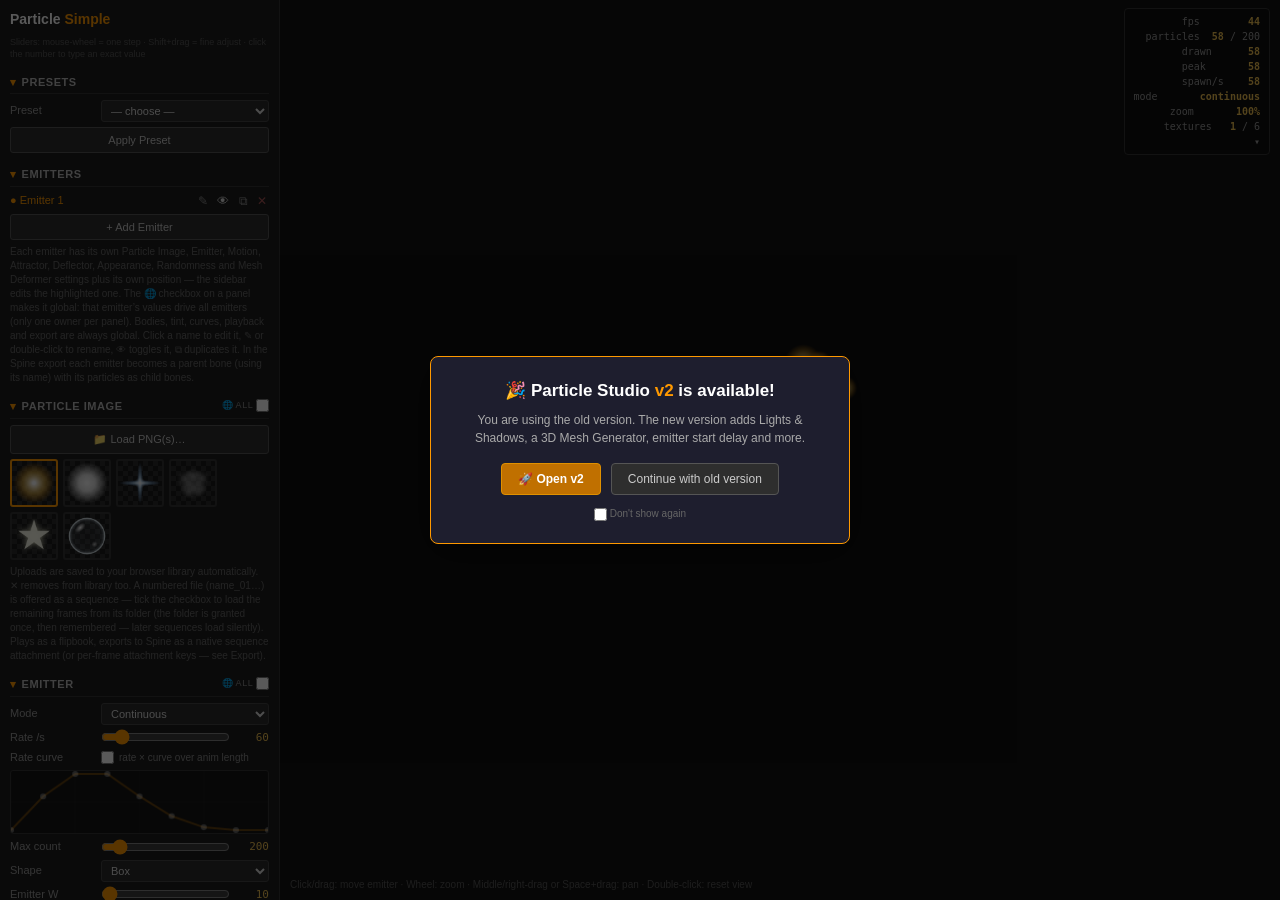
==== commit 23cf6749: "Add v2 upgrade notice with optional link to new version" ====
--- a/simple.html
+++ b/simple.html
@@ -37,95 +37,57 @@
 #hint{position:absolute;bottom:8px;left:10px;font-size:10px;color:#555;pointer-events:none}
 #stats{position:absolute;top:8px;right:10px;font:10px/1.5 monospace;color:#9a9a9a;background:rgba(14,14,14,.82);border:1px solid #333;border-radius:4px;padding:5px 9px;cursor:pointer;user-select:none;white-space:pre;text-align:right}
 #stats b{color:#f0c050;font-weight:700}
-#rec{display:none;position:absolute;top:8px;left:10px;font:bold 11px/1 monospace;color:#f44;background:rgba(14,14,14,.82);border:1px solid #a33;border-radius:4px;padding:5px 9px;pointer-events:none;user-select:none}
-#rec .dot{display:inline-block;width:8px;height:8px;border-radius:50%;background:#f33;margin-right:5px;animation:recblink 1s steps(1) infinite}
-#emsel{position:absolute;top:8px;left:138px;font:10px/1.4 monospace;color:#f2c37a;background:rgba(14,14,14,.82);border:1px solid #5a4529;border-radius:4px;padding:4px 8px;pointer-events:none;user-select:none;max-width:48%;white-space:nowrap;overflow:hidden;text-overflow:ellipsis}
-@keyframes recblink{50%{opacity:0.15}}
-#nodePanel{display:none;position:absolute;top:36px;left:36px;width:min(760px,92%);height:min(540px,88%);min-width:400px;min-height:280px;background:rgba(16,16,16,.97);border:1px solid #444;border-radius:8px;z-index:40;flex-direction:column;box-shadow:0 8px 40px rgba(0,0,0,.6);resize:both;overflow:hidden}
-#nodeHeadBar{cursor:grab}
-#nodeHeadBar:active{cursor:grabbing}
-#nodeCanvas{position:relative;flex:1;overflow:hidden;background:radial-gradient(circle at 1px 1px,#222 1px,transparent 1px) 0 0/22px 22px;cursor:grab}
-#nodeCanvas.panning{cursor:grabbing}
-#nodeWorld{position:absolute;left:0;top:0;width:0;height:0;transform-origin:0 0}
-#nodeWires{position:absolute;left:0;top:0;width:10px;height:10px;overflow:visible;pointer-events:none}
-#nodeWires path.wire{stroke:#6cf;stroke-width:2;fill:none;opacity:.7;transition:opacity .12s}
-#nodeWires path.wire.dim{opacity:.07}
-#nodeWires path.wire.hot{stroke-width:3;opacity:1}
-#nodeWires path.hit{stroke:rgba(0,0,0,0);stroke-width:12;fill:none;cursor:pointer;pointer-events:stroke}
-.nodecard{position:absolute;background:#232323;border:1px solid #555;border-radius:6px;min-width:150px;max-width:220px;user-select:none;box-shadow:0 2px 10px rgba(0,0,0,.45)}
-.nodecard.sel{outline:2px solid #f90;outline-offset:1px}
-.nodecard .nchead{display:flex;align-items:center;gap:6px;padding:5px 8px;background:#2c2c2c;border-radius:6px 6px 0 0;cursor:grab;font-size:11px}
-.nodecard.node-set .nchead{color:#6cf}
-.nodecard.node-em .nchead{color:#f90}
-.nodecard .ncx{cursor:pointer;color:#a55;margin-left:auto;padding:0 2px}
-.nodecard .ncsub{font-size:9px;color:#777;padding:0 8px 5px}
-.nodeport{position:absolute;width:12px;height:12px;border-radius:50%;background:#6cf;border:2px solid #113;cursor:crosshair;z-index:2}
-.nodeport.in{left:-7px;top:50%;transform:translateY(-50%);background:#f90;border-color:#431}
-.nodeport.out{right:-7px;top:50%;transform:translateY(-50%)}
-.nodeport:hover{box-shadow:0 0 6px #6cf}
 </style>
 </head>
 <body>
+<!-- ── V2 UPGRADE NOTICE ───────────────────────────────── -->
+<div id="v2-notice" style="display:none;position:fixed;inset:0;z-index:99999;background:rgba(0,0,0,.65);align-items:center;justify-content:center">
+  <div style="background:#1e1e2e;border:1px solid #f90;border-radius:8px;padding:22px 28px;max-width:420px;text-align:center;box-shadow:0 8px 40px rgba(0,0,0,.6)">
+    <div style="font-size:17px;font-weight:700;color:#fff;margin-bottom:8px">🎉 Particle Studio <span style="color:#f90">v2</span> is available!</div>
+    <div style="font-size:12px;color:#aaa;margin-bottom:16px;line-height:1.5">You are using the old version. The new version adds Lights &amp; Shadows, a 3D Mesh Generator, emitter start delay and more.</div>
+    <div style="display:flex;gap:10px;justify-content:center">
+      <a href="https://saleklar.github.io/particlestudio/simple.html" style="background:#c07000;border:1px solid #e09000;color:#fff;border-radius:4px;padding:7px 16px;font-size:12px;text-decoration:none;font-weight:600">🚀 Open v2</a>
+      <button onclick="dismissV2Notice()" style="background:#2e2e2e;border:1px solid #555;color:#ccc;border-radius:4px;padding:7px 16px;font-size:12px;cursor:pointer">Continue with old version</button>
+    </div>
+    <label style="display:block;margin-top:12px;font-size:10px;color:#666;cursor:pointer"><input type="checkbox" id="v2-notice-hide" style="vertical-align:middle;accent-color:#f90"> Don't show again</label>
+  </div>
+</div>
+<script>
+(function(){
+  try{ if(localStorage.getItem('psV2NoticeHidden')==='1') return; }catch(e){}
+  var el=document.getElementById('v2-notice'); if(el) el.style.display='flex';
+})();
+function dismissV2Notice(){
+  try{ if(document.getElementById('v2-notice-hide').checked) localStorage.setItem('psV2NoticeHidden','1'); }catch(e){}
+  document.getElementById('v2-notice').style.display='none';
+}
+</script>
 <div id="sidebar">
-  <h1>Particle <span id="modeWord">Simple</span></h1>
+  <h1>Particle <span>Simple</span></h1>
   <div style="font-size:9px;color:#555;margin:-4px 0 8px">Sliders: mouse-wheel = one step · Shift+drag = fine adjust · click the number to type an exact value</div>
-  <button class="btn accent" id="modeBtn" onclick="toggleSimpleMode()">⚙ I feel bold today, show me all options</button>
-  <button class="btn" onclick="resetScene()">🗑 Reset Scene</button>
-  <button class="btn" onclick="openParallaxPanel()" title="Experimental feature: may change">🖼 Parallax Animator <small style="opacity:0.8;font-size:11px;margin-left:6px">(experimental)</small></button>
 
   <h2>Presets</h2>
-  <div class="row"><label>Preset</label><select id="presetSel" onchange="refreshPresetLabelEditor()">
+  <div class="row"><label>Preset</label><select id="presetSel">
     <option value="">— choose —</option>
     <option value="explosion">💥 Explosion</option>
-    <option value="volcano">🌋 Volcano</option>
-    <option value="rocket">🚀 Rocket Engine</option>
-    <option value="nuke">☢️ Atom Bomb</option>
-    <option value="moonwater">🌕 Moon on Water</option>
     <option value="burst">✨ Burst (ring)</option>
-    <option value="facedust">🎭 Face Dust</option>
     <option value="fountain">⛲ Fountain</option>
     <option value="rain">🌧 Rain</option>
     <option value="snow">❄ Snow</option>
     <option value="smoke">💨 Smoke</option>
-    <option value="fog">🌫 Fog (background)</option>
-    <option value="fireflies">✨ Fireflies</option>
-    <option value="butterflies">🦋 Butterfly Swarm</option>
-    <option value="morphos">🦋 Blue Morpho Swarm</option>
-    <option value="monarchs">🦋 Monarch Swarm</option>
-    <option value="speedlines">💨 Speed Lines</option>
-    <option value="meteors">🌠 Meteor Shower</option>
-    <option value="aurora">🌌 Aurora Veil</option>
-    <option value="confetti">🎊 Confetti Cannon</option>
-    <option value="aquarium">🐟 Aquarium</option>
-    <option value="embers">🕯 Embers</option>
-    <option value="jackpot">💎 Jackpot</option>
     <option value="fire">🔥 Fire</option>
-    <option value="twister">🌪 Twister</option>
-    <option value="galaxy">🌌 Galaxy</option>
-    <option value="snowball">🔮 Snowball</option>
-    <option value="bingo">🎱 Bingo Bowl</option>
     <option value="sparks">⚡ Sparks</option>
-    <option value="lightning">🌩 Lightning (arc)</option>
     <option value="bubbles">🫧 Bubbles</option>
   </select></div>
-  <div class="row"><label>Preset name</label><input type="text" id="presetLabel" placeholder="rename selected preset" oninput="renameSelectedPreset()"></div>
   <button class="btn" onclick="applyPreset()">Apply Preset</button>
 
   <h2>Emitters</h2>
   <div id="emList" style="margin-bottom:4px"></div>
   <button class="btn" onclick="addEmitter()">+ Add Emitter</button>
-  <button class="btn" onclick="nodePanelToggle()" title="link one setting value to any number of emitters — the node drives that setting on every linked emitter">🧩 Node Panel…</button>
-  <button class="btn" onclick="clearEmitterCapture()">✕ Clear Drag Capture</button>
-  <button class="btn" onclick="exportEmitterCapture()">⬇ Export Drag Path JSON</button>
-  <button class="btn accent" id="emCapPlayBtn" onclick="playEmitterCapture()">▶ Play Drag Path</button>
-  <div class="row"><label>Loop path</label><input type="checkbox" id="emCapLoop" style="accent-color:#f90;cursor:pointer"><span style="color:#888;font-size:10px">repeat playback until stopped</span></div>
-  <div id="emCapInfo" style="font-size:10px;color:#666;margin-bottom:2px">Hold Ctrl while dragging the emitter to record its motion. Captured points: 0.</div>
   <div style="font-size:10px;color:#666;margin-bottom:2px">Each emitter has its own Particle Image, Emitter, Motion, Attractor, Deflector, Appearance, Randomness and Mesh Deformer settings plus its own position — the sidebar edits the highlighted one. The 🌐 checkbox on a panel makes it global: that emitter’s values drive all emitters (only one owner per panel). Bodies, tint, curves, playback and export are always global. Click a name to edit it, ✎ or double-click to rename, 👁 toggles it, ⧉ duplicates it. In the Spine export each emitter becomes a parent bone (using its name) with its particles as child bones.</div>
 
   <h2>Particle Image<label style="float:right;font-weight:400;font-size:9px;color:#888;cursor:pointer"><span id="globhint_image">🌐 all</span> <input type="checkbox" id="glob_image" onchange="onGlobToggle('image',this.checked)" style="accent-color:#f90;vertical-align:middle;cursor:pointer"></label></h2>
   <label class="btn" onclick="return pickImages(event)">📁 Load PNG(s)…<input type="file" accept="image/png,image/webp,image/gif" multiple style="display:none" onchange="loadImages(this)"></label>
-  <button class="btn" onclick="mesh3dOpen()">🧊 3D Mesh Generator…</button>
-  <button class="btn" onclick="faceCapOpen()" title="Webcam → live 3D face mesh → particles. Snapshot or record a looping sequence into the gallery.">🎭 Face Capture…</button>
   <div id="tex-gallery"></div>
   <div id="seq-list"></div>
   <div class="row" id="seqFpsRow" style="display:none"><label>Seq FPS</label><input type="range" id="seqFps" min="1" max="60" value="30" oninput="sync(this)"><span class="val">30</span></div>
@@ -134,109 +96,58 @@
 
   <h2>Emitter<label style="float:right;font-weight:400;font-size:9px;color:#888;cursor:pointer"><span id="globhint_emitter">🌐 all</span> <input type="checkbox" id="glob_emitter" onchange="onGlobToggle('emitter',this.checked)" style="accent-color:#f90;vertical-align:middle;cursor:pointer"></label></h2>
   <div class="row"><label>Mode</label><select id="mode" onchange="onModeChange()"><option value="cont">Continuous</option><option value="burst">Burst</option></select></div>
-  <div class="row" id="rateRow"><label>Rate /s</label><input type="range" id="rate" min="1" max="3000" value="60" oninput="sync(this)"><span class="val">60</span></div>
+  <div class="row" id="rateRow"><label>Rate /s</label><input type="range" id="rate" min="1" max="500" value="60" oninput="sync(this)"><span class="val">60</span></div>
   <div class="row" id="rateCurveRow"><label>Rate curve</label><input type="checkbox" id="rateCurveOn" onchange="drawRateCurve()" style="accent-color:#f90;cursor:pointer"><span style="color:#888;font-size:10px">rate × curve over anim length</span></div>
   <canvas id="rateCurve" width="256" height="64" style="width:100%;height:64px;background:#141414;border:1px solid #333;border-radius:3px;margin-bottom:5px;cursor:crosshair;display:block"></canvas>
-  <div class="row"><label>Max count</label><input type="range" id="maxCount" min="1" max="10000" value="200" oninput="sync(this)"><span class="val">200</span></div>
-  <div class="row"><label>Start delay</label><input type="range" id="emDelay" min="0" max="10" step="0.1" value="0" oninput="sync(this)"><span class="val">0</span></div>
+  <div class="row"><label>Max count</label><input type="range" id="maxCount" min="1" max="2000" value="200" oninput="sync(this)"><span class="val">200</span></div>
   <button class="btn accent" id="burstBtn" style="display:none" onclick="doBurst()">💥 Burst!</button>
-  <div class="row"><label>Shape</label><select id="emitShape"><option value="point">Point</option><option value="box" selected>Box</option><option value="circle">Circle (filled)</option><option value="ring">Ring (edge)</option><option value="line">Line</option><option value="curve">Curve (bezier)</option><option value="face">🎭 Face (live capture)</option><option value="mesh">🧊 3D Mesh</option></select></div>
-  <div id="meshEmitRows" style="display:none">
-    <div class="row"><label>Mesh</label><select id="emitMeshShape"><option value="ball">Sphere</option><option value="cube">Cube</option><option value="cyl">Cylinder</option><option value="cone">Cone</option><option value="torus">Torus</option><option value="coin">Coin</option><option value="diamond">💎 Diamond</option><option value="panel">Panel</option><option value="facecap">🎭 Captured face</option><option value="obj">Custom OBJ…</option></select></div>
-    <div class="row" id="emitMeshObjRow" style="display:none"><label>OBJ file</label><button class="btn" id="emitMeshObjBtn" style="flex:1" onclick="document.getElementById('emitMeshObjFile').click()">📂 Load OBJ…</button><input type="file" id="emitMeshObjFile" accept=".obj" style="display:none"></div>
-    <div class="row"><label>Sample</label><select id="emitMeshMode"><option value="surface">Surface (area)</option><option value="edges">Wireframe edges</option><option value="verts">Vertices</option></select></div>
-    <div class="row"><label>Rot X °</label><input type="range" id="emitMeshRX" min="-180" max="180" value="-20" oninput="sync(this)"><span class="val">-20</span></div>
-    <div class="row"><label>Rot Y °</label><input type="range" id="emitMeshRY" min="-180" max="180" value="0" oninput="sync(this)"><span class="val">0</span></div>
-    <div class="row"><label>Spin °/s</label><input type="range" id="emitMeshSpin" min="-360" max="360" value="30" oninput="sync(this)"><span class="val">30</span></div>
-  </div>
+  <div class="row"><label>Shape</label><select id="emitShape"><option value="point">Point</option><option value="box" selected>Box</option><option value="circle">Circle (filled)</option><option value="ring">Ring (edge)</option><option value="line">Line</option></select></div>
   <div class="row"><label>Emitter W</label><input type="range" id="emitW" min="0" max="1200" value="10" oninput="sync(this)"><span class="val">10</span></div>
   <div class="row"><label>Emitter H</label><input type="range" id="emitH" min="0" max="1200" value="10" oninput="sync(this)"><span class="val">10</span></div>
   <div class="row"><label>Density</label><input type="range" id="emitDensity" min="-100" max="100" value="0" oninput="sync(this)"><span class="val">0</span></div>
   <div class="row"><label>Depth</label><input type="range" id="emitDepth" min="0" max="1000" value="0" oninput="sync(this)"><span class="val">0</span></div>
-  <div class="row"><label>3D camera</label><input type="checkbox" id="g3d_emit" checked style="accent-color:#6cf;cursor:pointer"><span style="color:#888;font-size:10px">shape gizmo rotates with the 3D camera</span></div>
-  <div class="row"><label>Follow path</label><select id="emFollowPath"><option value="">— none —</option></select></div>
-  <div class="row"><label>Path cycles</label><input type="range" id="emFollowSpeed" min="0.25" max="8" step="0.25" value="1" oninput="sync(this)"><span class="val">1</span></div>
   <div class="row"><label>Lifetime s</label><input type="range" id="life" min="0.2" max="10" step="0.1" value="2.5" oninput="sync(this)"><span class="val">2.5</span></div>
 
   <h2>Motion<label style="float:right;font-weight:400;font-size:9px;color:#888;cursor:pointer"><span id="globhint_motion">🌐 all</span> <input type="checkbox" id="glob_motion" onchange="onGlobToggle('motion',this.checked)" style="accent-color:#f90;vertical-align:middle;cursor:pointer"></label></h2>
-  <div class="row"><label>Speed</label><input type="range" id="speed" min="0" max="12000" value="150" oninput="sync(this)"><span class="val">150</span></div>
-  <div class="row"><label>Speed ±</label><input type="range" id="speedVar" min="0" max="6000" value="50" oninput="sync(this)"><span class="val">50</span></div>
-  <div class="row"><label>Inherit vel %</label><input type="range" id="inheritVel" min="0" max="200" value="0" oninput="sync(this)"><span class="val">0</span></div>
+  <div class="row"><label>Speed</label><input type="range" id="speed" min="0" max="800" value="150" oninput="sync(this)"><span class="val">150</span></div>
+  <div class="row"><label>Speed ±</label><input type="range" id="speedVar" min="0" max="400" value="50" oninput="sync(this)"><span class="val">50</span></div>
   <div class="row"><label>Angle °</label><input type="range" id="angle" min="0" max="360" value="270" oninput="sync(this)"><span class="val">270</span></div>
   <div class="row"><label>Spread °</label><input type="range" id="spread" min="0" max="360" value="40" oninput="sync(this)"><span class="val">40</span></div>
   <div class="row"><label>Gravity</label><input type="range" id="gravY" min="-1000" max="1000" value="200" oninput="sync(this)"><span class="val">200</span></div>
   <div class="row"><label>Wind</label><input type="range" id="gravX" min="-1000" max="1000" value="0" oninput="sync(this)"><span class="val">0</span></div>
-  <div class="row"><label>Wind dir °</label><canvas id="windDialCv" width="44" height="44" style="width:26px;height:26px;flex:0 0 26px;cursor:pointer;border-radius:50%" title="Drag like a clock hand — Shift snaps to 15°"></canvas><input type="range" id="windDir" min="0" max="360" value="0" oninput="sync(this)" style="flex:1;min-width:0"><span class="val">0</span></div>
   <div class="row"><label>Drag</label><input type="range" id="drag" min="0" max="3" step="0.05" value="0" oninput="sync(this)"><span class="val">0</span></div>
   <div class="row"><label>Turbulence</label><input type="range" id="turbAmp" min="0" max="1500" step="10" value="0" oninput="sync(this)"><span class="val">0</span></div>
   <div class="row"><label>Turb scale</label><input type="range" id="turbScale" min="10" max="600" step="5" value="120" oninput="sync(this)"><span class="val">120</span></div>
   <div class="row"><label>Turb speed</label><input type="range" id="turbSpeed" min="0" max="10" step="0.1" value="1" oninput="sync(this)"><span class="val">1</span></div>
-  <div class="row"><label>Firefly</label><input type="range" id="fireflyBias" min="-100" max="100" step="1" value="0" oninput="sync(this)"><span class="val">0</span></div>
-  <div class="row"><label>Vortex</label><input type="range" id="vortexAmp" min="-3000" max="3000" step="10" value="0" oninput="sync(this)"><span class="val">0</span></div>
-  <div class="row"><label>Path follow</label><select id="pFollowPath"><option value="">— none —</option></select></div>
-  <div class="row"><label>Path weight</label><input type="range" id="pFollowW" min="0" max="100" value="50" oninput="sync(this)"><span class="val">50</span></div>
 
   <h2>Attractor<label style="float:right;font-weight:400;font-size:9px;color:#888;cursor:pointer"><span id="globhint_attractor">🌐 all</span> <input type="checkbox" id="glob_attractor" onchange="onGlobToggle('attractor',this.checked)" style="accent-color:#f90;vertical-align:middle;cursor:pointer"></label></h2>
   <div class="row"><label>Enable</label><input type="checkbox" id="attractOn" onchange="onAttractToggle()" style="accent-color:#3cf;cursor:pointer"><span style="color:#888;font-size:10px">drag the ◎ marker on canvas</span></div>
   <div class="row"><label>Force</label><input type="range" id="attractForce" min="-3000" max="3000" step="10" value="600" oninput="sync(this)"><span class="val">600</span></div>
   <div class="row"><label>Radius</label><input type="range" id="attractRadius" min="0" max="2000" step="10" value="0" oninput="sync(this)"><span class="val">0</span></div>
   <div class="row"><label>Falloff</label><select id="attractFalloff"><option value="none">None (constant)</option><option value="linear" selected>Linear</option><option value="inv">Inverse (1/d)</option><option value="inv2">Inverse² (1/d²)</option></select></div>
-  <div class="row"><label>Shape</label><select id="attractPath"><option value="">— point (◎ marker) —</option></select></div>
-  <div class="row"><label>3D camera</label><input type="checkbox" id="g3d_att" checked style="accent-color:#6cf;cursor:pointer"><span style="color:#888;font-size:10px">marker rotates with the 3D camera</span></div>
   <button class="btn" onclick="centerAttractor()">◎ Center Attractor</button>
-  <div style="font-size:10px;color:#666;margin-bottom:2px">Positive force pulls particles in, negative pushes them away. Radius 0 = infinite range. Shape: pick a path from the Paths panel and particles are pulled toward (or pushed away from) the nearest point on it instead of the ◎ marker.</div>
-
-  <h2>Lightning</h2>
-  <div class="row"><label>Enable</label><input type="checkbox" id="lgtOn" onchange="onLgtToggle()" style="accent-color:#9cf;cursor:pointer"><span style="color:#888;font-size:10px">arc: ● emitter → ◎ attractor</span></div>
-  <div class="row"><label>Detail</label><input type="range" id="lgtDepth" min="1" max="6" value="3" oninput="sync(this);lgtFromUI()"><span class="val">3</span></div>
-  <div class="row"><label>Roughness</label><input type="range" id="lgtRough" min="0" max="0.8" step="0.05" value="0.35" oninput="sync(this);lgtFromUI()"><span class="val">0.35</span></div>
-  <div class="row"><label>Flicker Hz</label><input type="range" id="lgtHz" min="0" max="30" step="1" value="12" oninput="sync(this);lgtFromUI()"><span class="val">12</span></div>
-  <div class="row"><label>Branches</label><input type="range" id="lgtBranch" min="0" max="4" value="1" oninput="sync(this);lgtFromUI()"><span class="val">1</span></div>
-  <div class="row"><label>Branch len %</label><input type="range" id="lgtBranchLen" min="5" max="60" value="15" oninput="sync(this);lgtFromUI()"><span class="val">15</span></div>
-  <div style="font-size:10px;color:#666;margin-bottom:2px">Detail doubles the segments each step (3 = 8 segments = 8 particles). Roughness = how jagged. Flicker Hz = reshapes per second (0 = frozen bolt). Thickness = the Size slider, colour = Appearance → Tint, brightness = Blend “Add”. Drag ● and ◎ on the canvas to move the endpoints.</div>
+  <div style="font-size:10px;color:#666;margin-bottom:2px">Positive force pulls particles in, negative pushes them away. Radius 0 = infinite range.</div>
 
   <h2>Deflector<label style="float:right;font-weight:400;font-size:9px;color:#888;cursor:pointer"><span id="globhint_deflector">🌐 all</span> <input type="checkbox" id="glob_deflector" onchange="onGlobToggle('deflector',this.checked)" style="accent-color:#f90;vertical-align:middle;cursor:pointer"></label></h2>
   <div class="row"><label>Enable</label><input type="checkbox" id="defOn" onchange="onDefToggle()" style="accent-color:#6d6;cursor:pointer"><span style="color:#888;font-size:10px">dbl-click line: add point</span></div>
-  <div class="row"><label>Shape</label><select id="defPath"><option value="">— own line —</option></select></div>
   <div class="row"><label>On hit</label><select id="defAction"><option value="bounce" selected>Bounce</option><option value="die">Die</option><option value="xform">Transform</option></select></div>
-  <div class="row"><label>Bounce</label><input type="range" id="defBounce" min="0" max="3" step="0.05" value="0.6" oninput="sync(this)"><span class="val">0.6</span></div>
+  <div class="row"><label>Bounce</label><input type="range" id="defBounce" min="0" max="1" step="0.05" value="0.6" oninput="sync(this)"><span class="val">0.6</span></div>
   <div class="row"><label>Friction</label><input type="range" id="defFriction" min="0" max="1" step="0.05" value="0.1" oninput="sync(this)"><span class="val">0.1</span></div>
   <div class="row"><label>Xform to</label><select id="defXformTex"></select></div>
   <div class="row"><label>Xform life s</label><input type="range" id="defXformLife" min="0.1" max="5" step="0.1" value="0.6" oninput="sync(this)"><span class="val">0.6</span></div>
   <div class="row"><label>Bounce ±%</label><input type="range" id="defRandBounce" min="0" max="100" value="0" oninput="sync(this)"><span class="val">0</span></div>
   <div class="row"><label>Friction ±%</label><input type="range" id="defRandFriction" min="0" max="100" value="0" oninput="sync(this)"><span class="val">0</span></div>
   <div class="row"><label>Scatter °</label><input type="range" id="defScatter" min="0" max="90" value="0" oninput="sync(this)"><span class="val">0</span></div>
-  <div class="row"><label>3D camera</label><input type="checkbox" id="g3d_def" checked style="accent-color:#6cf;cursor:pointer"><span style="color:#888;font-size:10px">line rotates with the 3D camera</span></div>
   <button class="btn" onclick="centerDeflector()">─ Reset Deflector</button>
-  <div style="font-size:10px;color:#666;margin-bottom:2px">A shapeable surface particles collide with. Double-click the line to add points, double-click a point to remove it. Bounce reflects particles, Die removes them, Transform swaps the image for a short second life. Shape: pick a path from the Paths panel (circle, square, bezier…) to use it as the collision surface instead of the own line.</div>
+  <div style="font-size:10px;color:#666;margin-bottom:2px">A shapeable surface particles collide with. Double-click the line to add points, double-click a point to remove it. Bounce reflects particles, Die removes them, Transform swaps the image for a short second life.</div>
 
   <h2>Mesh Deformer<label style="float:right;font-weight:400;font-size:9px;color:#888;cursor:pointer"><span id="globhint_mesh">🌐 all</span> <input type="checkbox" id="glob_mesh" onchange="onGlobToggle('mesh',this.checked)" style="accent-color:#f90;vertical-align:middle;cursor:pointer"></label></h2>
   <div class="row"><label>Enable</label><input type="checkbox" id="meshOn" onchange="onMeshToggle()" style="accent-color:#c6f;cursor:pointer"><span style="color:#888;font-size:10px">drag vertices on canvas</span></div>
   <div class="row"><label>Grid</label><input type="range" id="meshN" min="3" max="12" value="5" oninput="sync(this);meshRebuild()"><span class="val">5</span></div>
   <div class="row"><label>Weight</label><input type="range" id="meshWeight" min="0" max="1" step="0.05" value="0.6" oninput="sync(this)"><span class="val">0.6</span></div>
   <div class="row"><label>Show grid</label><input type="checkbox" id="meshShow" checked style="accent-color:#c6f;cursor:pointer"></div>
-  <div class="row"><label>3D camera</label><input type="checkbox" id="g3d_mesh" checked style="accent-color:#6cf;cursor:pointer"><span style="color:#888;font-size:10px">grid rotates with the 3D camera</span></div>
   <button class="btn" onclick="meshReset()">▦ Reset Mesh</button>
   <div style="font-size:10px;color:#666;margin-bottom:2px">A square warp grid — drag its vertices to sculpt a flow. Particles crossing the grid bend along the deformation, as if flying around a 3D object behind them. Weight = how strictly they follow (1 = locked to the flow, 0.1 = gentle nudge). Baked into Spine + PNG exports.</div>
-
-  <h2>Displacement Map</h2>
-  <div class="row"><label>Enable</label><input type="checkbox" id="dispOn" style="accent-color:#fc6;cursor:pointer"><span style="color:#888;font-size:10px">image brightness steers particles</span></div>
-  <label class="btn">🗺 Load Displacement Image…<input type="file" accept="image/*" style="display:none" onchange="loadDispMap(this)"></label>
-  <canvas id="dispThumb" width="232" height="70" style="width:100%;height:70px;background:#181818;border:1px solid #2a2a2a;border-radius:3px;display:block;margin:2px 0"></canvas>
-  <div class="row"><label>Channel</label><select id="dispChannel" onchange="dispRebuild()"><option value="luminosity" selected>Luminosity</option><option value="lightness">Lightness (HSL)</option><option value="alpha">Alpha</option></select></div>
-  <div class="row"><label>Strength X</label><input type="range" id="dispStrX" min="-2000" max="2000" step="10" value="400" oninput="sync(this)"><span class="val">400</span></div>
-  <div class="row"><label>Strength Y</label><input type="range" id="dispStrY" min="-2000" max="2000" step="10" value="400" oninput="sync(this)"><span class="val">400</span></div>
-  <div class="row"><label>Show map</label><input type="checkbox" id="dispShow" style="accent-color:#fc6;cursor:pointer"><span style="color:#888;font-size:10px">ghost the map over the canvas</span></div>
-  <button class="btn" onclick="clearDispMap()">✕ Clear Displacement Map</button>
-  <div style="font-size:10px;color:#666;margin-bottom:2px">The image is stretched over the whole canvas and sampled per particle: mid-grey (or 50% of the chosen channel) = no push, brighter pushes along +X/+Y, darker along −X/−Y — negative strengths flip the direction. Deterministic, so loops and exports match the preview.</div>
-
-  <h2>Paths</h2>
-  <div id="pathList" style="margin-bottom:4px"></div>
-  <div class="row"><label>Type</label><select id="pathType"><option value="bezier" selected>Bezier (S-curve)</option><option value="circle">Circle</option><option value="square">Square</option><option value="line">Line</option></select></div>
-  <button class="btn" onclick="addPath()">+ Add Path</button>
-  <div class="row"><label>Show paths</label><input type="checkbox" id="pathShow" checked style="accent-color:#3f6;cursor:pointer"></div>
-  <div class="row"><label>3D camera</label><input type="checkbox" id="g3d_path" checked style="accent-color:#6cf;cursor:pointer"><span style="color:#888;font-size:10px">paths rotate with the 3D camera</span></div>
-  <div style="font-size:10px;color:#666;margin-bottom:2px">Global path library — every type becomes an editable spline. Click a path in the list to select it, then sculpt on canvas: drag the green anchors, drag the line to move the whole path, double-click the line to add a vertex, double-click an anchor to remove it. Use a path in the Emitter panel (“Follow path”: the emitter rides it, Path cycles = laps per animation loop) and/or in Motion (“Path follow”: particles steer along it, Path weight = how strictly).</div>
 
   <h2>3D Camera</h2>
   <div class="row"><label>Enable</label><input type="checkbox" id="cam3dOn" style="accent-color:#6cf;cursor:pointer"><span style="color:#888;font-size:10px">Alt+drag canvas to orbit</span></div>
@@ -245,77 +156,24 @@
   <div class="row"><label>Perspective</label><input type="range" id="camPersp" min="200" max="4000" step="10" value="900" oninput="sync(this)"><span class="val">900</span></div>
   <div class="row"><label>Orbit °/s</label><input type="range" id="camOrbit" min="-180" max="180" value="0" oninput="sync(this)"><span class="val">0</span></div>
   <button class="btn" onclick="cam3dReset()">⟲ Reset Camera</button>
-  <div class="row" style="margin-top:6px"><label>Animate</label><input type="checkbox" id="camAnimOn" style="accent-color:#6cf;cursor:pointer"><span style="color:#888;font-size:10px">keyframed yaw / pitch / perspective</span></div>
-  <div class="row"><label>Easing</label><select id="camAnimEase"><option value="smooth" selected>Smooth</option><option value="linear">Linear</option></select></div>
-  <div id="camKeyList" style="margin-bottom:4px"></div>
-  <button class="btn" onclick="camAnimAddKey()">+ Key at Playhead</button>
-  <button class="btn" onclick="camAnimClear()">✕ Clear Keys</button>
-  <div style="font-size:10px;color:#666;margin-bottom:2px">Camera keyframes: scrub the sliders to a pose, press “+ Key at Playhead” — the key is stamped at the current loop position (%). The camera glides between keys (wrapping seamlessly when Loop is on) and Orbit °/s is added on top. Deterministic — baked into Spine + PNG exports. ⤒ loads a key into the sliders, ⟲ overwrites it with the current sliders.</div>
   <div style="font-size:10px;color:#666;margin-bottom:2px">Simulates particles in 3D: velocities spread into depth, the Emitter’s Depth slider gives the shape thickness, and the camera orbits the emitter (single emitter) or the canvas centre. Orbit °/s auto-rotates over time — for a seamless loop use 360 ÷ loop seconds. Perspective = focal length (small = strong). Baked into Spine + PNG exports as projected 2D. Deflector, mesh and bodies act on the ground plane (X/Y).</div>
 
   <h2>PSD Bodies</h2>
   <div class="row"><label>Physics</label><input type="checkbox" id="bodiesOn" checked style="accent-color:#c9f;cursor:pointer"><span style="color:#888;font-size:10px">drag bodies on canvas</span></div>
   <label class="btn">🗂 Import PSD…<input type="file" accept=".psd" style="display:none" onchange="importPSD(this)"></label>
   <div id="bodyList" style="margin-bottom:5px"></div>
-  <div class="row"><label>Bounce</label><input type="range" id="bodyBounce" min="0" max="3" step="0.05" value="0.4" oninput="sync(this)"><span class="val">0.4</span></div>
+  <div class="row"><label>Bounce</label><input type="range" id="bodyBounce" min="0" max="1" step="0.05" value="0.4" oninput="sync(this)"><span class="val">0.4</span></div>
   <div class="row"><label>Friction</label><input type="range" id="bodyFriction" min="0" max="1" step="0.05" value="0.2" oninput="sync(this)"><span class="val">0.2</span></div>
   <div class="row"><label>Gravity</label><input type="range" id="bodyGravity" min="0" max="3000" step="10" value="800" oninput="sync(this)"><span class="val">800</span></div>
-  <div class="row"><label>Speed ×</label><input type="range" id="bodySpeed" min="0.1" max="3" step="0.05" value="1" oninput="sync(this)"><span class="val">1</span></div>
-  <div class="row"><label>Start speed</label><input type="range" id="bodyStartSpeed" min="0" max="3000" step="10" value="0" oninput="sync(this)"><span class="val">0</span></div>
-  <div class="row"><label>Ball size %</label><input type="range" id="bodyColScale" min="30" max="150" step="1" value="92" oninput="sync(this)"><span class="val">92</span></div>
-  <div class="row"><label>Mutual hits</label><input type="checkbox" id="bodyMutual" checked style="accent-color:#c9f;cursor:pointer"><span style="color:#888;font-size:10px">balls bounce off each other</span></div>
-  <div class="row"><label>Forces</label><input type="checkbox" id="bodyForces" checked style="accent-color:#c9f;cursor:pointer"><span style="color:#888;font-size:10px">turbulence, attractor, vortex, paths, mesh, deflector, 3D collider</span></div>
-  <div class="row"><label>Loop reset</label><input type="checkbox" id="bodyLoopReset" checked style="accent-color:#c9f;cursor:pointer"><span style="color:#888;font-size:10px">bodies restart from their start pose every loop</span></div>
   <div class="row"><label>Outlines</label><input type="checkbox" id="bodyOutlines" checked style="accent-color:#c9f;cursor:pointer"><span style="color:#888;font-size:10px">green static · orange dynamic</span></div>
   <button class="btn" onclick="bodies.length=0;rebuildBodyList()">✕ Clear Bodies</button>
-  <div style="font-size:10px;color:#666;margin-bottom:2px">Photoshop layers become pixel-accurate colliders. Static bodies block particles; dynamic bodies fall with gravity, bounce off statics and stage edges, and can be thrown with the mouse. Ball bodies are round dynamics that also bounce off each other (Mutual hits) — pick roles in the import dialog. Preview only — not exported.</div>
-
-  <h2>Bulge Lens</h2>
-  <div class="row"><label>Enable</label><input type="checkbox" id="bulgeOn" style="accent-color:#9cf;cursor:pointer"><span style="color:#888;font-size:10px">glass-ball magnifier</span></div>
-  <div class="row"><label>Scale</label><input type="range" id="bulgeScale" min="0.3" max="4" step="0.05" value="1.8" oninput="sync(this)"><span class="val">1.8</span></div>
-  <div class="row"><label>Range</label><input type="range" id="bulgeRange" min="40" max="1200" step="10" value="320" oninput="sync(this)"><span class="val">320</span></div>
-  <div class="row"><label>Center X %</label><input type="range" id="bulgeX" min="0" max="100" value="50" oninput="sync(this)"><span class="val">50</span></div>
-  <div class="row"><label>Center Y %</label><input type="range" id="bulgeY" min="0" max="100" value="50" oninput="sync(this)"><span class="val">50</span></div>
-  <div style="font-size:10px;color:#666;margin-bottom:2px">Simulates a glass lens: particles inside the range are magnified and pushed outward, strongest at the centre and fading smoothly to the rim — like snowflakes seen through the glass of a snow globe. Purely visual, applied after the 3D camera, and baked into Spine + PNG exports. Scale &lt; 1 makes a shrinking (concave) lens.</div>
-
-  <h2>3D Collider</h2>
-  <div class="row"><label>Enable</label><input type="checkbox" id="col3dOn" style="accent-color:#6ff;cursor:pointer"><span style="color:#888;font-size:10px">glass ball / box in 3D space</span></div>
-  <div class="row"><label>Shape</label><select id="col3dShape"><option value="sphere" selected>Sphere</option><option value="box">Box</option></select></div>
-  <div class="row"><label>Mode</label><select id="col3dMode"><option value="contain" selected>Contain (keep inside)</option><option value="solid">Solid (bounce off)</option></select></div>
-  <div class="row"><label>Center X %</label><input type="range" id="col3dX" min="0" max="100" value="50" oninput="sync(this)"><span class="val">50</span></div>
-  <div class="row"><label>Center Y %</label><input type="range" id="col3dY" min="0" max="100" value="50" oninput="sync(this)"><span class="val">50</span></div>
-  <div class="row"><label>Radius</label><input type="range" id="col3dR" min="40" max="1200" step="5" value="340" oninput="sync(this)"><span class="val">340</span></div>
-  <div class="row"><label>Box W</label><input type="range" id="col3dW" min="40" max="2000" step="10" value="700" oninput="sync(this)"><span class="val">700</span></div>
-  <div class="row"><label>Box H</label><input type="range" id="col3dH" min="40" max="2000" step="10" value="500" oninput="sync(this)"><span class="val">500</span></div>
-  <div class="row"><label>Box depth</label><input type="range" id="col3dD" min="40" max="2000" step="10" value="500" oninput="sync(this)"><span class="val">500</span></div>
-  <div class="row"><label>Bounce</label><input type="range" id="col3dBounce" min="0" max="3" step="0.05" value="0.4" oninput="sync(this)"><span class="val">0.4</span></div>
-  <div style="font-size:10px;color:#666;margin-bottom:2px">A true 3D collision volume: particles bounce on its wall in X/Y/Z — Contain traps them inside a closed glass ball or box (great with the 3D camera orbiting), Solid makes an obstacle they bounce off. Sphere uses Radius; Box uses W/H/Depth. Deterministic — baked into all exports. The Snowball preset uses a contained sphere.</div>
-
-  <h2>Lights &amp; Shadows</h2>
-  <div class="row"><label>Enable</label><input type="checkbox" id="lightsOn" style="accent-color:#ffd54f;cursor:pointer"><span style="color:#888;font-size:10px">drag lights on canvas</span></div>
-  <div class="row"><label>Shadows</label><input type="checkbox" id="lightShadow" checked style="accent-color:#ffd54f;cursor:pointer"><span style="color:#888;font-size:10px">out of light = black</span></div>
-  <div class="row"><label>Feather</label><input type="range" id="lightFeather" min="2" max="100" value="40" oninput="sync(this)"><span class="val">40</span></div>
-  <div id="lightList" style="margin-bottom:4px"></div>
-  <div class="row"><label>Type</label><select id="lightType"><option value="point" selected>💡 Point</option><option value="spot">🔦 Spot</option><option value="dir">☀ Directional</option></select></div>
-  <button class="btn" onclick="addLight()">+ Add Light</button>
-  <div class="row"><label>Color</label><input type="color" id="lightColor" value="#ffffff" oninput="onLightEdit()"></div>
-  <div class="row"><label>Intensity</label><input type="range" id="lightInt" min="0" max="3" step="0.05" value="1" oninput="sync(this);onLightEdit()"><span class="val">1</span></div>
-  <div class="row"><label>Range</label><input type="range" id="lightRange" min="40" max="2400" step="10" value="420" oninput="sync(this);onLightEdit()"><span class="val">420</span></div>
-  <div class="row"><label>Angle °</label><input type="range" id="lightAngle" min="-180" max="180" value="90" oninput="sync(this);onLightEdit()"><span class="val">90</span></div>
-  <div class="row"><label>Cone °</label><input type="range" id="lightCone" min="5" max="90" value="30" oninput="sync(this);onLightEdit()"><span class="val">30</span></div>
-  <div style="font-size:10px;color:#666;margin-bottom:2px">Add lights and drag them on the canvas; the sliders edit the selected light. With Shadows on, particles outside every light’s range fade to black (Feather = how soft the edge is); with Shadows off, lights only add their colour. Light colours multiply into the existing particle tint — and into the slot tint of the Spine export, so the lighting survives in Spine. Point = radius falloff · Spot = cone (Angle + Cone) · Directional = even fill light.</div>
+  <div style="font-size:10px;color:#666;margin-bottom:2px">Photoshop layers become pixel-accurate colliders. Static bodies block particles; dynamic bodies fall with gravity, bounce off statics and stage edges, and can be thrown with the mouse. Preview only — not exported.</div>
 
   <h2>Appearance<label style="float:right;font-weight:400;font-size:9px;color:#888;cursor:pointer"><span id="globhint_appearance">🌐 all</span> <input type="checkbox" id="glob_appearance" onchange="onGlobToggle('appearance',this.checked)" style="accent-color:#f90;vertical-align:middle;cursor:pointer"></label></h2>
-  <div class="row"><label>Size</label><input type="range" id="size" min="2" max="1200" value="40" oninput="sync(this)"><span class="val">40</span></div>
-  <div class="row"><label>Size ±</label><input type="range" id="sizeVar" min="0" max="800" value="15" oninput="sync(this)"><span class="val">15</span></div>
-  <div class="row"><label>Stretch ×</label><input type="range" id="stretch" min="0.2" max="200" step="0.1" value="1" oninput="sync(this)"><span class="val">1</span></div>
-  <div class="row"><label>Speed stretch</label><input type="range" id="speedStretch" min="0" max="20" step="0.1" value="0" oninput="sync(this)"><span class="val">0</span></div>
+  <div class="row"><label>Size</label><input type="range" id="size" min="2" max="300" value="40" oninput="sync(this)"><span class="val">40</span></div>
+  <div class="row"><label>Size ±</label><input type="range" id="sizeVar" min="0" max="200" value="15" oninput="sync(this)"><span class="val">15</span></div>
   <div class="row"><label>End scale</label><input type="range" id="endScale" min="0" max="3" step="0.05" value="0.3" oninput="sync(this)"><span class="val">0.3</span></div>
   <div class="row"><label>Spin °/s</label><input type="range" id="spin" min="-720" max="720" value="0" oninput="sync(this)"><span class="val">0</span></div>
-  <div class="row"><label>Align motion</label><input type="checkbox" id="alignRot" style="accent-color:#f90;cursor:pointer"><span style="color:#888;font-size:10px">rotate particle along its flight direction</span></div>
-  <div class="row"><label>Flap speed</label><input type="range" id="flapHz" min="0" max="20" step="0.5" value="7" oninput="sync(this)"><span class="val">7</span></div>
-  <div class="row"><label>Flap ± %</label><input type="range" id="flapVar" min="0" max="100" value="25" oninput="sync(this)"><span class="val">25</span></div>
-  <div class="row"><label>Face camera</label><input type="checkbox" id="faceCam" style="accent-color:#6cf;cursor:pointer"><span style="color:#888;font-size:10px">always billboard toward camera</span></div>
   <div class="row"><label>Fade out</label><input type="range" id="fade" min="0" max="1" step="0.05" value="0.5" oninput="sync(this)"><span class="val">0.5</span></div>
   <div class="row"><label>Scale curve</label><input type="checkbox" id="scaleCurveOn" style="accent-color:#f90;cursor:pointer"><span style="color:#888;font-size:10px">size over lifetime (overrides End scale)</span></div>
   <canvas id="scaleCurve" width="256" height="64" style="width:100%;height:64px;background:#141414;border:1px solid #333;border-radius:3px;margin-bottom:5px;cursor:crosshair;display:block"></canvas>
@@ -336,49 +194,6 @@
   <div class="row"><label>Scale ±%</label><input type="range" id="randScale" min="0" max="100" value="0" oninput="sync(this)"><span class="val">0</span></div>
   <div class="row"><label>Fade ±%</label><input type="range" id="randFade" min="0" max="100" value="0" oninput="sync(this)"><span class="val">0</span></div>
   <div class="row"><label>Opacity ±%</label><input type="range" id="randOpacity" min="0" max="100" value="0" oninput="sync(this)"><span class="val">0</span></div>
-
-  <h2>FX Filters</h2>
-  <div class="row"><label>Enable</label><input type="checkbox" id="fxOn" style="accent-color:#f6c;cursor:pointer"><span style="color:#888;font-size:10px">post-process filters</span></div>
-  <div class="row"><label>Preset</label><select id="fxPreset" onchange="fxApplyPreset(this.value)">
-    <option value="" selected>— pick a look —</option>
-    <option value="golden">✨ Golden glitter</option>
-    <option value="silver">❄ Silver glitter</option>
-    <option value="neon">🌆 Neon dream</option>
-    <option value="dreamy">☁ Dreamy soft</option>
-    <option value="anamorphic">🎬 Anamorphic flare</option>
-    <option value="comet">☄ Comet trails</option>
-    <option value="vhs">📼 Retro VHS</option>
-    <option value="noir">🎩 Film noir</option>
-    <option value="fire">🔥 Fire glow</option>
-    <option value="frost">🧊 Frost</option>
-    <option value="toxic">☢ Toxic</option>
-    <option value="8bit">👾 8-bit arcade</option>
-    <option value="reset">↺ Reset filters</option>
-  </select></div>
-  <div class="row"><label>Live preview</label><input type="checkbox" id="fxPreview" checked style="accent-color:#f6c;cursor:pointer"><span style="color:#888;font-size:10px">show filters on the canvas (can cost fps)</span></div>
-  <div class="row"><label>Blur px</label><input type="range" id="fxBlur" min="0" max="20" step="0.5" value="0" oninput="sync(this)"><span class="val">0</span></div>
-  <div class="row"><label>Motion blur %</label><input type="range" id="fxEcho" min="0" max="95" value="0" oninput="sync(this)"><span class="val">0</span></div>
-  <div class="row"><label>Glow %</label><input type="range" id="fxGlow" min="0" max="100" value="0" oninput="sync(this)"><span class="val">0</span></div>
-  <div class="row"><label>Glow size</label><input type="range" id="fxGlowSize" min="2" max="40" value="12" oninput="sync(this)"><span class="val">12</span></div>
-  <div class="row"><label>Star glow %</label><input type="range" id="fxStar" min="0" max="100" value="0" oninput="sync(this)"><span class="val">0</span></div>
-  <div class="row"><label>Star length</label><input type="range" id="fxStarLen" min="6" max="200" value="48" oninput="sync(this)"><span class="val">48</span></div>
-  <div class="row"><label>Star points</label><select id="fxStarPts"><option value="4" selected>4 (cross)</option><option value="6">6</option><option value="8">8</option><option value="2">2 (anamorphic)</option></select></div>
-  <div class="row"><label>Star angle °</label><input type="range" id="fxStarAng" min="0" max="90" value="45" oninput="sync(this)"><span class="val">45</span></div>
-  <div class="row"><label>Hue °</label><input type="range" id="fxHue" min="-180" max="180" value="0" oninput="sync(this)"><span class="val">0</span></div>
-  <div class="row"><label>Saturation %</label><input type="range" id="fxSat" min="0" max="300" value="100" oninput="sync(this)"><span class="val">100</span></div>
-  <div class="row"><label>Brightness %</label><input type="range" id="fxBright" min="20" max="250" value="100" oninput="sync(this)"><span class="val">100</span></div>
-  <div class="row"><label>Contrast %</label><input type="range" id="fxContrast" min="20" max="250" value="100" oninput="sync(this)"><span class="val">100</span></div>
-  <div class="row"><label>Chroma shift</label><input type="range" id="fxCA" min="0" max="20" value="0" oninput="sync(this)"><span class="val">0</span></div>
-  <div class="row"><label>Pixelate</label><input type="range" id="fxPixel" min="1" max="32" value="1" oninput="sync(this)"><span class="val">1</span></div>
-  <div class="row"><label>Grain %</label><input type="range" id="fxNoise" min="0" max="100" value="0" oninput="sync(this)"><span class="val">0</span></div>
-  <div class="row"><label>Vignette %</label><input type="range" id="fxVign" min="0" max="100" value="0" oninput="sync(this)"><span class="val">0</span></div>
-  <div class="row"><label>Edge fade %</label><input type="range" id="fxFade" min="0" max="100" value="0" oninput="sync(this)"><span class="val">0</span></div>
-  <div class="row"><label>Limit range</label><input type="checkbox" id="fxRangeOn" style="accent-color:#f6c;cursor:pointer"><span style="color:#888;font-size:10px">filters only inside a circle</span></div>
-  <div class="row"><label>Range X %</label><input type="range" id="fxRangeX" min="0" max="100" value="50" oninput="sync(this)"><span class="val">50</span></div>
-  <div class="row"><label>Range Y %</label><input type="range" id="fxRangeY" min="0" max="100" value="50" oninput="sync(this)"><span class="val">50</span></div>
-  <div class="row"><label>Range radius</label><input type="range" id="fxRangeR" min="40" max="1600" step="10" value="340" oninput="sync(this)"><span class="val">340</span></div>
-  <div class="row"><label>Range feather</label><input type="range" id="fxRangeF" min="1" max="500" step="5" value="80" oninput="sync(this)"><span class="val">80</span></div>
-  <div style="font-size:10px;color:#666;margin-bottom:2px">Post filters applied to the <b>particle layer only</b> — the reference background, bodies and gizmos are never touched, and the PNG-sequence export stays fully transparent. Baked into the <b>PNG Sequence</b> and <b>Spine sequence-mode</b> exports; the bone-based Spine export can’t use them. Limit range keeps the filters inside a soft-edged circle (outside stays clean). Motion blur = frame-echo trails · Glow = additive bloom · Star glow = cross/anamorphic streaks · Chroma shift = RGB fringe · Grain = animated noise · Vignette darkens · Edge fade turns corners transparent.</div>
 
   <h2>Background</h2>
   <label class="btn">🖼 Load Reference…<input type="file" accept="image/*" style="display:none" onchange="loadBg(this)"></label>
@@ -420,8 +235,6 @@
   <div style="font-size:10px;color:#666;margin-top:2px">Renders every frame (30 fps, transparent background) into a .zip of numbered PNGs. With Loop on, the sequence is pre-rolled one cycle so it tiles seamlessly.</div>
   <div class="row" style="margin-top:6px"><label>Crop frame</label><input type="checkbox" id="cropOn" onchange="onCropToggle()" style="accent-color:#fd6;cursor:pointer"><span style="color:#888;font-size:10px">drag edges/corners on canvas</span></div>
   <button class="btn" onclick="centerCrop()">▣ Center Crop</button>
-  <div class="row" style="margin-top:6px"><label>Safe area</label><input type="checkbox" id="safeOn" style="accent-color:#39f;cursor:pointer"><select id="safeOrient" style="margin-left:6px"><option value="landscape" selected>Landscape</option><option value="portrait">Portrait</option></select><span style="color:#888;font-size:10px;margin-left:6px">shows 3840×2160 guide</span></div>
-  <div class="row"><label>Full canvas</label><input type="checkbox" id="fullOn" style="accent-color:#f93;cursor:pointer;margin-left:6px"><select id="fullOrient" style="margin-left:6px"><option value="landscape" selected>Landscape</option><option value="portrait">Portrait</option></select><span style="color:#888;font-size:10px;margin-left:6px">shows 4680×2880 canvas bounds</span></div>
   <button class="btn accent" onclick="exportSpineSeq()">🎞 Export Spine Sequence ZIP</button>
   <div style="font-size:10px;color:#666;margin-top:2px">Bakes the whole animation into a PNG sequence cropped to the crop frame and wraps it as a Spine skeleton: one slot whose attachment plays the frames as a native sequence (loop if Loop is on). Heaviest to lightest: Spine ZIP (bones) → this → raw PNGs.</div>
 
@@ -433,45 +246,9 @@
 
 <div id="stage">
   <canvas id="cv"></canvas>
-  <div id="hint">Click/drag: move emitter · Ctrl+drag: record path · Wheel: zoom · Middle/right-drag or Space+drag: pan · Double-click: reset view</div>
+  <div id="hint">Click/drag: move emitter · Wheel: zoom · Middle/right-drag or Space+drag: pan · Double-click: reset view</div>
   <div id="stats" onclick="statsExpanded=!statsExpanded" title="Click to expand/collapse"></div>
-  <div id="rec"><span class="dot"></span>RECORDING</div>
-  <div id="emsel">Emitter: —</div>
-  <div id="nodePanel">
-    <div id="nodeHeadBar" style="display:flex;align-items:center;gap:8px;padding:8px 12px;border-bottom:1px solid #333;flex-wrap:wrap">
-      <b style="color:#f90;font-size:13px">🧩 Node Panel</b>
-      <span style="color:#888;font-size:10px;flex:1;min-width:160px">drag this bar to move · drag the corner to resize · drag ● onto an emitter to link · click a wire to unlink</span>
-      <select id="nodeParamSel" style="background:#2b2b2b;color:#ddd;border:1px solid #444;border-radius:3px;padding:3px 5px;font-size:11px;max-width:150px"></select>
-      <button class="btn" style="width:auto;margin:0" onclick="nodeAdd()">+ Node</button>
-      <button class="btn" style="width:auto;margin:0" onclick="nodeAddImage()" title="a node holding a set of particle images — wired emitters spawn from that set instead of their own selection">+ Image Node</button>
-      <button class="btn" style="width:auto;margin:0" onclick="nodesAutoBuild(true)" title="scan all emitters and create one node per setting value that differs from the defaults, wired to every emitter using it">⟳ Build from scene</button>
-      <button class="btn" style="width:auto;margin:0" onclick="nodesFit()" title="zoom + pan so every node is visible (wheel = zoom, drag empty space = pan)">⊞ Fit</button>
-      <button class="btn" style="width:auto;margin:0" onclick="nodeDuplicateSel()" title="duplicate the selected (outlined) node — values copied, wires not (Ctrl+D)">⧉ Duplicate</button>
-      <button class="btn" style="width:auto;margin:0" onclick="nodesCollapseAll()" id="nodeCollapseBtn" title="collapse or expand every node card">▸ Collapse all</button>
-      <span title="panel background transparency — see the particles through the node panel" style="display:flex;align-items:center;gap:4px;color:#888;font-size:10px">👁<input type="range" id="nodeOpacity" min="20" max="100" value="97" style="width:70px;accent-color:#f90;cursor:pointer" oninput="nodePanelOpacity(this.value)"></span>
-      <button class="btn" style="width:auto;margin:0" onclick="nodePanelToggle()">✕ Close</button>
-    </div>
-    <div id="nodeCanvas"><div id="nodeWorld"><svg id="nodeWires"></svg></div></div>
-  </div>
 </div>
-
-<!-- Parallax Animator modal (loads parallax_animator/parallax_animator.html) -->
-<div id="parallaxModal" style="display:none;position:fixed;left:0;top:0;right:0;bottom:0;background:rgba(0,0,0,0.75);z-index:9999;align-items:center;justify-content:center">
-  <div style="position:relative;width:92%;height:92%;background:#0f0f0f;border-radius:8px;overflow:hidden;box-shadow:0 8px 40px rgba(0,0,0,0.6)">
-    <div style="position:absolute;right:8px;top:8px;z-index:12"><button class="btn" onclick="closeParallaxPanel()">Close</button></div>
-    <iframe id="parallaxFrame" src="parallax_animator/parallax_3d_demo.html" style="width:100%;height:100%;border:0;background:#000"></iframe>
-  </div>
-</div>
-
-<script>
-function openParallaxPanel(){
-  var m=document.getElementById('parallaxModal'); if(!m) return;
-  m.style.display='flex';
-  // focus iframe if available
-  var f=document.getElementById('parallaxFrame'); try{ f.contentWindow.focus(); }catch(e){}
-}
-function closeParallaxPanel(){ var m=document.getElementById('parallaxModal'); if(!m) return; m.style.display='none'; }
-</script>
 
 <script>
 'use strict';
@@ -482,44 +259,7 @@
 
 // ── Settings helpers ──────────────────────────────────────
 function V(id){return parseFloat(document.getElementById(id).value);}
-function sync(el){var _v=el.parentNode.querySelector('.val');if(_v)_v.textContent=el.value;if(el.id==='windDir')drawWindDial();}
-// ── Wind direction dial (clock-style) ──────────────────────────
-function drawWindDial(){
-  var c=document.getElementById('windDialCv');if(!c)return;
-  var g=c.getContext('2d'),w=c.width,h=c.height,cx=w/2,cy=h/2,r=Math.min(cx,cy)-2;
-  var deg=parseFloat(document.getElementById('windDir').value)||0,a=deg*Math.PI/180;
-  g.clearRect(0,0,w,h);
-  g.beginPath();g.arc(cx,cy,r,0,Math.PI*2);g.fillStyle='#1b1b1b';g.fill();g.strokeStyle='#444';g.lineWidth=1;g.stroke();
-  for(var i=0;i<8;i++){var t=i*Math.PI/4,r1=i%2?r-3:r-6;
-    g.beginPath();g.moveTo(cx+Math.cos(t)*r1,cy+Math.sin(t)*r1);g.lineTo(cx+Math.cos(t)*r,cy+Math.sin(t)*r);
-    g.strokeStyle=i%2?'#333':'#666';g.stroke();}
-  var ax=Math.cos(a),ay=Math.sin(a),L=r-7;
-  g.beginPath();g.moveTo(cx-ax*4,cy-ay*4);g.lineTo(cx+ax*L,cy+ay*L);
-  g.strokeStyle='#f90';g.lineWidth=2;g.stroke();
-  var hx=cx+ax*L,hy=cy+ay*L,ha=Math.PI*0.8;
-  g.beginPath();g.moveTo(hx+ax*5,hy+ay*5);
-  g.lineTo(hx+Math.cos(a+ha)*5,hy+Math.sin(a+ha)*5);
-  g.lineTo(hx+Math.cos(a-ha)*5,hy+Math.sin(a-ha)*5);
-  g.closePath();g.fillStyle='#f90';g.fill();
-  g.beginPath();g.arc(cx,cy,2,0,Math.PI*2);g.fillStyle='#ddd';g.fill();
-}
-(function(){
-  var c=document.getElementById('windDialCv');if(!c)return;
-  var drag=false;
-  function setFromEvent(e){
-    var rc=c.getBoundingClientRect();
-    var dx=e.clientX-rc.left-rc.width/2,dy=e.clientY-rc.top-rc.height/2;
-    var deg=Math.atan2(dy,dx)*180/Math.PI;if(deg<0)deg+=360;
-    deg=e.shiftKey?Math.round(deg/15)*15%360:Math.round(deg);
-    var inp=document.getElementById('windDir');
-    inp.value=deg;
-    inp.dispatchEvent(new Event('input',{bubbles:true}));
-  }
-  c.addEventListener('pointerdown',function(e){drag=true;c.setPointerCapture(e.pointerId);setFromEvent(e);e.preventDefault();});
-  c.addEventListener('pointermove',function(e){if(drag)setFromEvent(e);});
-  c.addEventListener('pointerup',function(){drag=false;});
-  drawWindDial();
-})();
+function sync(el){el.parentNode.querySelector('.val').textContent=el.value;}
 // ── Fine slider control ────────────────────────────────────────
 // wheel = one step per notch · Shift+drag = 20× finer (step-free) · click the
 // value readout to type an exact number. All paths fire 'input' so oninput
@@ -594,38 +334,6 @@
     });
   });
 })();
-
-// ── Keyboard shortcuts: numbers to focus sidebar panels (1..9, 0 => 10)
-document.addEventListener('keydown',function(e){
-  // ignore when typing in text inputs/areas or using modifiers; allow when focus is on buttons/selects/checkboxes
-  var ae=document.activeElement;
-  if(ae){
-    var tag=(ae.tagName||'').toLowerCase();
-    var itype=(ae.type||'').toLowerCase();
-    var isTextInput=(tag==='textarea')||(tag==='input'&&('text search tel url email password number'.split(' ').indexOf(itype)>=0))||ae.isContentEditable;
-    if(isTextInput) return;
-  }
-  if(e.ctrlKey||e.metaKey||e.altKey||e.shiftKey)return;
-  var k=e.key;
-  if(!/^[0-9]$/.test(k))return;
-  var idx=(k==='0')?9:(parseInt(k,10)-1);
-  var heads=Array.prototype.slice.call(document.querySelectorAll('#sidebar h2'));
-  if(idx<0||idx>=heads.length)return;
-  var h=heads[idx];
-  var body=h.nextElementSibling;
-  // expand if collapsed
-  if(h.classList.contains('collapsed')){
-    h.classList.remove('collapsed'); if(body)body.classList.remove('collapsed');
-    try{var saved=JSON.parse(localStorage.getItem('psSimpleCollapsed')||'{}');saved[h.textContent.trim()]=false;localStorage.setItem('psSimpleCollapsed',JSON.stringify(saved));}catch(e){}
-  }
-  h.scrollIntoView({behavior:'smooth',block:'center'});
-  // focus first focusable control inside body
-  try{
-    var target=(body&&body.querySelector)?body.querySelector('input,select,button,textarea,[tabindex]') : null;
-    if(target)target.focus();
-  }catch(e){}
-  e.preventDefault();
-});
 var DEFAULTS={};
 document.querySelectorAll('input[type=range]').forEach(function(el){DEFAULTS[el.id]=el.value;});
 function resetDefaults(){
@@ -636,24 +344,11 @@
   document.getElementById('attractOn').checked=false;
   document.getElementById('attractFalloff').value='linear';
   document.getElementById('cam3dOn').checked=false;
-  document.getElementById('camAnimOn').checked=false;
-  if(typeof camKeys!=='undefined'){camKeys.length=0;refreshCamKeyList();}
   document.getElementById('defOn').checked=false;
   document.getElementById('defAction').value='bounce';
-  var _fxOnEl=document.getElementById('fxOn');
-  if(_fxOnEl)_fxOnEl.checked=false;
-  var tO=tintOwner();
-  if(tO){
-    tO.tintMode='off';
-    tO.tintColor='#ffffff';
-    tO.tintStops=cloneTintStops();
-    tO.tintSel=1;
-    syncTintUIFromOwner();
-  }else{
-    document.getElementById('tintMode').value='off';
-    document.getElementById('tintColor').value='#ffffff';
-    document.getElementById('tintStopColor').value='#ff8800';
-  }
+  document.getElementById('tintMode').value='off';
+  document.getElementById('tintColor').value='#ffffff';
+  tintStops=[{p:0,c:'#ffffff'},{p:1,c:'#ff8800'}];tintSel=1;
   if(typeof drawTintGrad==='function')drawTintGrad();
   document.getElementById('rateCurveOn').checked=false;
   ratePts=[0,0.6,1,1,0.6,0.25,0.05,0,0];
@@ -679,13 +374,6 @@
   document.getElementById('rateCurveRow').style.display=burst?'none':'flex';
   document.getElementById('rateCurve').style.display=burst?'none':'block';
   document.getElementById('burstBtn').style.display=burst?'block':'none';
-  syncEmitShapeRows();
-}
-function syncEmitShapeRows(){
-  var v=document.getElementById('emitShape').value;
-  document.getElementById('meshEmitRows').style.display=v==='mesh'?'block':'none';
-  document.getElementById('emitMeshObjRow').style.display=
-    (v==='mesh'&&document.getElementById('emitMeshShape').value==='obj')?'flex':'none';
 }
 
 // ── Multiple emitters ───────────────────────────────────────────
@@ -697,173 +385,21 @@
 // owner per panel; checking it on another emitter takes ownership over.
 var EM_GROUPS={
   image:[],
-  emitter:['mode','rate','rateCurveOn','maxCount','emDelay','emitShape','emitMeshShape','emitMeshMode','emitMeshRX','emitMeshRY','emitMeshSpin','emitW','emitH','emitDensity','emitDepth','emFollowPath','emFollowSpeed','life'],
-  motion:['speed','speedVar','inheritVel','angle','spread','gravY','gravX','windDir','drag','turbAmp','turbScale','turbSpeed','fireflyBias','vortexAmp','pFollowPath','pFollowW'],
-  attractor:['attractOn','attractForce','attractRadius','attractFalloff','attractPath'],
-  deflector:['defOn','defAction','defBounce','defFriction','defXformTex','defXformLife','defRandBounce','defRandFriction','defScatter','defPath'],
+  emitter:['mode','rate','rateCurveOn','maxCount','emitShape','emitW','emitH','emitDensity','emitDepth','life'],
+  motion:['speed','speedVar','angle','spread','gravY','gravX','drag','turbAmp','turbScale','turbSpeed'],
+  attractor:['attractOn','attractForce','attractRadius','attractFalloff'],
+  deflector:['defOn','defAction','defBounce','defFriction','defXformTex','defXformLife','defRandBounce','defRandFriction','defScatter'],
   mesh:['meshOn','meshN','meshWeight'],
-  appearance:['size','sizeVar','endScale','spin','fade','alignRot','faceCam','stretch','speedStretch','flapHz','flapVar'],
+  appearance:['size','sizeVar','endScale','spin','fade'],
   random:['randAll','randLife','randSpin','randGrav','randScale','randFade','randOpacity']
 };
 var EM_IDS=[],EM_GRP={};
 for(var _g in EM_GROUPS)EM_GROUPS[_g].forEach(function(id){EM_IDS.push(id);EM_GRP[id]=_g;});
 var emGlobals={image:null,emitter:null,motion:null,attractor:null,deflector:null,mesh:null,appearance:null,random:null};
 var emitters=[],emIdx=0;
-var emCapActive=null;
-var EM_CAP_MIN_DIST=0.5,EM_CAP_MIN_DT=12;
 function emFor(em,group){return emGlobals[group]||em;}   // owner of a panel for this emitter
 function emOf(em,id){return emGlobals[EM_GRP[id]]||em;}  // owner of a single setting
-// Node Panel links win over per-emitter values and 🌐 owners (most specific first)
-function ES(em,id){
-  if(_nodeOv&&_nodeOv.size){var o=_nodeOv.get(em);if(o&&o[id]!==undefined)return o[id];}
-  return emOf(em,id).s[id];
-}
-var TINT_DEFAULT_STOPS=[{p:0,c:'#ffffff'},{p:1,c:'#ff8800'}];
-function cloneTintStops(st){return (st||TINT_DEFAULT_STOPS).map(function(s){return {p:s.p,c:s.c};});}
-function ensureTint(em){
-  if(!em)return {tintMode:'off',tintColor:'#ffffff',tintStops:cloneTintStops(),tintSel:1};
-  if(!em.tintMode)em.tintMode='off';
-  if(!em.tintColor)em.tintColor='#ffffff';
-  if(!em.tintStops||!em.tintStops.length)em.tintStops=cloneTintStops();
-  if(em.tintSel==null)em.tintSel=Math.min(1,em.tintStops.length-1);
-  em.tintSel=Math.max(0,Math.min(em.tintStops.length-1,em.tintSel));
-  return em;
-}
-function tintOwner(){return emitters.length?emFor(emitters[emIdx],'appearance'):null;}
-function tintState(){return ensureTint(tintOwner());}
-function syncTintUIFromOwner(){
-  var o=tintOwner();
-  if(!o)return;
-  ensureTint(o);
-  document.getElementById('tintMode').value=o.tintMode;
-  document.getElementById('tintColor').value=o.tintColor;
-  document.getElementById('tintStopColor').value=o.tintStops[o.tintSel]?o.tintStops[o.tintSel].c:'#ffffff';
-}
-function emCapture(em){if(!em.capture)em.capture={strokes:[]};if(!Array.isArray(em.capture.strokes))em.capture.strokes=[];return em.capture;}
-function emCapPointCount(em){
-  var c=emCapture(em),n=0;
-  for(var i=0;i<c.strokes.length;i++)n+=(c.strokes[i].points?c.strokes[i].points.length:0);
-  return n;
-}
-function refreshEmCapInfo(){
-  var el=document.getElementById('emCapInfo');
-  if(!el)return;
-  var em=emitters[emIdx];
-  if(!em){el.textContent='Hold Ctrl while dragging the emitter to record its motion. Captured points: 0.';return;}
-  var cap=emCapture(em),pts=emCapPointCount(em);
-  el.textContent='Hold Ctrl while dragging the emitter to record its motion. Captured points: '+pts+' in '+cap.strokes.length+' stroke'+(cap.strokes.length===1?'':'s')+'.';
-}
-function refreshSelectedEmitterInfo(){
-  var el=document.getElementById('emsel');
-  if(!el)return;
-  if(!emitters.length){el.textContent='Emitter: —';return;}
-  var em=emitters[emIdx]||emitters[0];
-  var idx=Math.max(0,emitters.indexOf(em));
-  el.textContent='Emitter '+(idx+1)+'/'+emitters.length+': '+(em.name||('Emitter '+(idx+1)));
-}
-function clearEmitterCapture(){
-  var em=emitters[emIdx];
-  if(!em)return;
-  em.capture={strokes:[]};
-  refreshEmCapInfo();
-}
-function exportEmitterCapture(){
-  var em=emitters[emIdx];
-  if(!em)return;
-  var cap=emCapture(em),pts=emCapPointCount(em);
-  if(!pts){alert('No captured drag path yet. Drag the emitter on the canvas first.');return;}
-  var base=(document.getElementById('expName').value||'particles').trim()||'particles';
-  var safe=(em.name||'emitter').replace(/[^a-z0-9_-]+/ig,'_').replace(/^_+|_+$/g,'')||'emitter';
-  var out={
-    app:'particle-simple',
-    type:'emitter-drag-capture',
-    version:1,
-    exportedAt:new Date().toISOString(),
-    emitterIndex:emIdx,
-    emitterName:em.name,
-    strokeCount:cap.strokes.length,
-    pointCount:pts,
-    strokes:cap.strokes.map(function(st){
-      return {startedAtMs:st.startedAtMs,points:(st.points||[]).map(function(p){return {tMs:p.tMs,x:p.x,y:p.y};})};
-    })
-  };
-  var blob=new Blob([JSON.stringify(out,null,2)],{type:'application/json'});
-  var a=document.createElement('a');
-  a.href=URL.createObjectURL(blob);
-  a.download=base+'_emitterPath_'+safe+'.json';
-  a.click();
-  URL.revokeObjectURL(a.href);
-}
-function beginEmitterCapture(){
-  var em=emitters[emIdx];
-  if(!em)return;
-  var cap=emCapture(em);
-  var stroke={startedAtMs:Date.now(),startPerf:performance.now(),lastPerf:0,lastX:null,lastY:null,points:[]};
-  cap.strokes.push(stroke);
-  emCapActive={em:em,stroke:stroke};
-  var rc=document.getElementById('rec');if(rc)rc.style.display='block';
-}
-function endEmitterCapture(){
-  var rc=document.getElementById('rec');if(rc)rc.style.display='none';
-  if(!emCapActive)return;
-  var st=emCapActive.stroke;
-  delete st.startPerf;delete st.lastPerf;delete st.lastX;delete st.lastY;
-  emCapActive=null;
-  refreshEmCapInfo();
-}
-function captureEmitterPoint(x,y){
-  if(!emCapActive)return;
-  var st=emCapActive.stroke,now=performance.now();
-  if(st.lastX!=null){
-    var dx=x-st.lastX,dy=y-st.lastY,dist=Math.sqrt(dx*dx+dy*dy);
-    if(dist<EM_CAP_MIN_DIST&&(now-st.lastPerf)<EM_CAP_MIN_DT)return;
-  }
-  st.lastX=x;st.lastY=y;st.lastPerf=now;
-  st.points.push({tMs:Math.round(now-st.startPerf),x:Math.round(x*1000)/1000,y:Math.round(y*1000)/1000});
-}
-// ── Captured-path playback ─────────────────────────────────
-var emCapPlay=null;
-function playEmitterCapture(){
-  if(emCapPlay){stopEmitterCapturePlayback();return;}
-  var em=emitters[emIdx];
-  if(!em)return;
-  var cap=emCapture(em);
-  if(!emCapPointCount(em)){alert('No captured drag path yet. Enable "Capture drag" and drag the emitter on the canvas first.');return;}
-  // flatten strokes into one timeline (250 ms gap between strokes)
-  var tl=[],t0=0;
-  cap.strokes.forEach(function(st){
-    var pts=st.points||[];
-    if(!pts.length)return;
-    for(var i=0;i<pts.length;i++)tl.push({t:t0+pts[i].tMs,x:pts[i].x,y:pts[i].y});
-    t0=tl[tl.length-1].t+250;
-  });
-  if(tl.length<2){alert('Need at least 2 captured points to play back.');return;}
-  emCapPlay={em:em,tl:tl,start:performance.now(),dur:tl[tl.length-1].t};
-  var b=document.getElementById('emCapPlayBtn');if(b)b.textContent='\u23f9 Stop Playback';
-}
-function stopEmitterCapturePlayback(){
-  emCapPlay=null;
-  var b=document.getElementById('emCapPlayBtn');if(b)b.textContent='\u25b6 Play Drag Path';
-}
-function updateEmCapPlayback(){
-  if(!emCapPlay)return;
-  var pl=emCapPlay,t=performance.now()-pl.start;
-  if(t>=pl.dur){
-    var lp=document.getElementById('emCapLoop');
-    if(lp&&lp.checked){pl.start=performance.now();t=0;}
-    else{
-      var lastP=pl.tl[pl.tl.length-1];
-      pl.em.x=lastP.x;pl.em.y=lastP.y;
-      stopEmitterCapturePlayback();return;
-    }
-  }
-  var tl=pl.tl,i=1;
-  while(i<tl.length&&tl[i].t<t)i++;
-  var a=tl[i-1],b2=tl[Math.min(i,tl.length-1)];
-  var f=b2.t===a.t?0:(t-a.t)/(b2.t-a.t);
-  pl.em.x=a.x+(b2.x-a.x)*f;
-  pl.em.y=a.y+(b2.y-a.y)*f;
-}
+function ES(em,id){return emOf(em,id).s[id];}
 function emSnapshot(){
   var s={};
   EM_IDS.forEach(function(id){
@@ -873,660 +409,6 @@
   return s;
 }
 function EV(em,id){return parseFloat(ES(em,id));}
-// wind as a vector: strength = gravX, direction = windDir (0° = right, 90° = down)
-function windXY(em){var w=EV(em,'gravX')||0,d=parseFloat(ES(em,'windDir'));if(isNaN(d))d=0;d*=Math.PI/180;return {x:w*Math.cos(d),y:w*Math.sin(d)};}
-
-// ── Node Panel: wire ONE setting value to SPECIFIC emitters ────────────────
-// Each setting node carries a single parameter + value; wiring it to an
-// emitter makes the node drive that parameter on that emitter (overriding
-// both the emitter's own value and any 🌐 panel owner). One node can feed
-// any number of emitters; one emitter can take different params from
-// different nodes. Links survive save/load (.psproj).
-var linkNodes=[];                 // {param,value,x,y,links:[]} or {kind:'image',texSel:{},x,y,links:[]}
-var _nodeOv=new Map();            // emitter → {param:value} consulted by ES()
-var _nodeTexOv=new Map();         // emitter → texSel map from a wired image node
-var _hadTexOv=false;
-var _npEmPos=new Map();           // emitter → {x,y} card layout in the panel
-var _npEmCard=new Map(),_npEmPort=new Map();
-var _npWire=null,_npParamFilled=false;
-var _npHover=null;                // card under the mouse — its wires light up, the rest dim
-// each panel group gets its own wire colour so a busy graph stays readable
-var NODE_GROUP_COLORS={image:'#c9f',emitter:'#6cf',motion:'#7d6',attractor:'#f66',deflector:'#fa4',mesh:'#4dc',appearance:'#e7a',random:'#aaa'};
-function nodeWireColor(n){return n.kind==='image'?NODE_GROUP_COLORS.image:(NODE_GROUP_COLORS[n.group]||'#6cf');}
-var _npView={x:0,y:0,s:1};        // node canvas pan/zoom (world transform)
-function _npApplyView(){
-  var w=document.getElementById('nodeWorld');
-  if(w)w.style.transform='translate('+_npView.x+'px,'+_npView.y+'px) scale('+_npView.s+')';
-}
-// screen → world coordinates inside the node canvas
-function _npToWorld(cx,cy){
-  var c=document.getElementById('nodeCanvas').getBoundingClientRect();
-  return {x:(cx-c.left-_npView.x)/_npView.s,y:(cy-c.top-_npView.y)/_npView.s};
-}
-function nodesApply(){
-  _nodeOv=new Map();_nodeTexOv=new Map();
-  linkNodes.forEach(function(n){
-    if(n.kind==='image'){
-      n.links=n.links.filter(function(em){return emitters.indexOf(em)>=0;});
-      n.links.forEach(function(em){_nodeTexOv.set(em,n.texSel);});
-      return;
-    }
-    // panel node: links = [emitter] — ONE influence wire drives every setting of the panel
-    n.links=n.links.map(function(l){return l&&l.em?l.em:l;});   // legacy {id,em} links → emitter refs
-    n.links=n.links.filter(function(em,i){return emitters.indexOf(em)>=0&&n.links.indexOf(em)===i;});
-    n.links.forEach(function(em){
-      var o=_nodeOv.get(em);
-      if(!o){o={};_nodeOv.set(em,o);}
-      for(var id in n.values)o[id]=n.values[id];
-    });
-  });
-  // image nodes change what spawns → rebuild pools (also once after the last link is removed)
-  if(_nodeTexOv.size||_hadTexOv)try{rebuildSpawnPool();}catch(e){}
-  _hadTexOv=_nodeTexOv.size>0;
-  nodesMarkSidebar();
-}
-function nodeGroupLabel(g){return g==='image'?'🖼 Particle Image':g.charAt(0).toUpperCase()+g.slice(1);}
-function nodeTitle(n){return n.kind==='image'?'🖼 Images':nodeGroupLabel(n.group);}
-function nodeParamLabel(id){
-  var el=document.getElementById(id);
-  var row=el&&el.closest?el.closest('.row'):null;
-  var lb=row?row.querySelector('label'):null;
-  return lb?lb.textContent.trim():id;
-}
-// blue sidebar labels = this setting of the ACTIVE emitter is node-driven.
-// Driven values are also pushed into the sidebar controls so the main panel
-// always shows what actually drives the active emitter.
-function nodesMarkSidebar(){
-  if(!emitters||!emitters.length)return;
-  var em=emitters[emIdx],ov=_nodeOv.get(em);
-  EM_IDS.forEach(function(id){
-    if(_npEditNode&&EM_GRP[id]===_npEditNode.group)return;   // panel is showing the selected node
-    var el=document.getElementById(id);if(!el)return;
-    var row=el.closest?el.closest('.row'):null;
-    var lb=row?row.querySelector('label'):null;
-    var driven=!!(ov&&ov[id]!==undefined);
-    var v=driven?ov[id]:emOf(em,id).s[id];
-    if(v!==undefined){
-      if(el.type==='checkbox')el.checked=(v===true||v==='true');
-      else{el.value=v;if(el.type==='range')sync(el);}
-    }
-    if(!lb)return;
-    lb.style.color=driven?'#6cf':'';
-    lb.title=driven?'driven by the Node Panel — the wired node overrides this value':'';
-  });
-}
-function nodePanelOpen(){return document.getElementById('nodePanel').style.display==='flex';}
-// panel background transparency: fades the panel + card backgrounds so the
-// live particles show through while tuning nodes
-function nodePanelOpacity(v){
-  var a=Math.max(0.2,Math.min(1,v/100));
-  document.getElementById('nodePanel').style.background='rgba(16,16,16,'+a+')';
-  var cardA=Math.max(0.25,a);
-  document.querySelectorAll('#nodeWorld .nodecard').forEach(function(cd){cd.style.background='rgba(35,35,35,'+cardA+')';});
-  document.querySelectorAll('#nodeWorld .nchead').forEach(function(h){h.style.background='rgba(44,44,44,'+cardA+')';});
-}
-function nodePanelToggle(){
-  var p=document.getElementById('nodePanel');
-  var show=p.style.display!=='flex';
-  p.style.display=show?'flex':'none';
-  if(!show){nodeShowInSidebar(null);return;}   // closing → sidebar shows the emitter again
-  if(show){
-    if(!_npParamFilled){
-      var sel=document.getElementById('nodeParamSel');
-      var oi=document.createElement('option');
-      oi.value='__image';oi.textContent='🖼 Particle Image (set)';
-      sel.appendChild(oi);
-      for(var g in EM_GROUPS){
-        if(!EM_GROUPS[g].length)continue;
-        var o=document.createElement('option');
-        o.value=g;o.textContent=nodeGroupLabel(g)+' panel';
-        sel.appendChild(o);
-      }
-      _npParamFilled=true;
-      // window chrome: drag the header bar to move, ResizeObserver keeps wires attached
-      var bar=document.getElementById('nodeHeadBar');
-      bar.addEventListener('mousedown',function(e){
-        if(e.target.tagName==='SELECT'||e.target.tagName==='BUTTON'||e.target.tagName==='OPTION'||e.target.tagName==='INPUT')return;
-        e.preventDefault();
-        var stg=document.getElementById('stage').getBoundingClientRect();
-        var pr=p.getBoundingClientRect();
-        var sx=e.clientX-pr.left,sy=e.clientY-pr.top;
-        function mv(ev){
-          var nx=ev.clientX-stg.left-sx,ny=ev.clientY-stg.top-sy;
-          nx=Math.max(-pr.width+80,Math.min(stg.width-60,nx));
-          ny=Math.max(0,Math.min(stg.height-40,ny));
-          p.style.left=nx+'px';p.style.top=ny+'px';
-        }
-        function up(){document.removeEventListener('mousemove',mv);document.removeEventListener('mouseup',up);}
-        document.addEventListener('mousemove',mv);
-        document.addEventListener('mouseup',up);
-      });
-      if(window.ResizeObserver)new ResizeObserver(function(){if(nodePanelOpen())nodesDrawWires();}).observe(p);
-      // pan (drag empty space) + zoom (wheel) on the node canvas
-      var ncv=document.getElementById('nodeCanvas');
-      ncv.addEventListener('mousedown',function(e){
-        var onBg=e.target===ncv||e.target.id==='nodeWorld'||e.target.id==='nodeWires';
-        if(!onBg&&e.button!==1)return;
-        e.preventDefault();
-        if(onBg)nodeSelect(null);   // click empty space → clear selection + wire focus
-        ncv.classList.add('panning');
-        var sx=e.clientX-_npView.x,sy=e.clientY-_npView.y;
-        function mv(ev){_npView.x=ev.clientX-sx;_npView.y=ev.clientY-sy;_npApplyView();}
-        function up(){ncv.classList.remove('panning');document.removeEventListener('mousemove',mv);document.removeEventListener('mouseup',up);}
-        document.addEventListener('mousemove',mv);
-        document.addEventListener('mouseup',up);
-      });
-      ncv.addEventListener('wheel',function(e){
-        e.preventDefault();
-        var w0=_npToWorld(e.clientX,e.clientY);
-        var ns=Math.max(0.2,Math.min(2.5,_npView.s*(e.deltaY<0?1.12:1/1.12)));
-        var c=ncv.getBoundingClientRect();
-        _npView.x=e.clientX-c.left-w0.x*ns;
-        _npView.y=e.clientY-c.top-w0.y*ns;
-        _npView.s=ns;
-        _npApplyView();
-      },{passive:false});
-      ncv.addEventListener('dblclick',function(e){
-        if(e.target===ncv||e.target.id==='nodeWorld'||e.target.id==='nodeWires')nodesFit();
-      });
-    }
-    if(!linkNodes.length){
-      nodesAutoBuild(false);   // first open: show the whole existing network
-      linkNodes.forEach(function(n){n.collapsed=true;});   // collapsed for a clean overview
-      var cb=document.getElementById('nodeCollapseBtn');
-      if(cb)cb.textContent='\u25be Expand all';
-      nodesRefresh();nodesFit();
-    }
-    nodesRefresh();
-  }
-}
-// Build the network mirroring the sidebar panels: one panel node per
-// (group, values-signature) — emitters with identical panel values share a
-// node — with EVERY setting of that panel wired to each of its emitters.
-// On a fresh scene that means each panel node fully connected to Emitter 1.
-function nodesAutoBuild(announce){
-  var made=0;
-  for(var g in EM_GROUPS){
-    var ids=EM_GROUPS[g].filter(function(id){return !!document.getElementById(id);});
-    if(!ids.length)continue;
-    var bySig={};
-    emitters.forEach(function(em){
-      var sig=ids.map(function(id){return String(emOf(em,id).s[id]);}).join('\u0001');
-      (bySig[sig]||(bySig[sig]=[])).push(em);
-    });
-    for(var sig in bySig){
-      var ems=bySig[sig],node=null;
-      for(var i=0;i<linkNodes.length;i++){
-        var ln=linkNodes[i];
-        if(ln.kind==='image'||ln.group!==g)continue;
-        if(ids.map(function(id){return String(ln.values[id]);}).join('\u0001')===sig){node=ln;break;}
-      }
-      if(!node){
-        var vals={};
-        ids.forEach(function(id){vals[id]=emOf(ems[0],id).s[id];});
-        node={kind:'panel',group:g,values:vals,x:0,y:0,links:[]};
-        linkNodes.push(node);
-        made++;
-      }
-      ems.forEach(function(em){
-        if(node.links.indexOf(em)<0)node.links.push(em);   // one influence wire per emitter
-      });
-    }
-  }
-  // image nodes: one per distinct image selection, wired to the emitters using it
-  var byTex={};
-  emitters.forEach(function(em){
-    var own=emFor(em,'image');
-    var names=Object.keys(own.texSel||{}).filter(function(nm){return own.texSel[nm];}).sort();
-    if(!names.length)return;
-    var sig=names.join('\u0001');
-    (byTex[sig]||(byTex[sig]={names:names,ems:[]})).ems.push(em);
-  });
-  for(var sig2 in byTex){
-    var rec=byTex[sig2],inode=null;
-    for(var j=0;j<linkNodes.length;j++){
-      var ln2=linkNodes[j];
-      if(ln2.kind!=='image')continue;
-      if(Object.keys(ln2.texSel).filter(function(nm){return ln2.texSel[nm];}).sort().join('\u0001')===sig2){inode=ln2;break;}
-    }
-    if(!inode){
-      var ts={};rec.names.forEach(function(nm){ts[nm]=true;});
-      inode={kind:'image',texSel:ts,x:0,y:0,links:[]};
-      linkNodes.push(inode);
-      made++;
-    }
-    rec.ems.forEach(function(em){if(inode.links.indexOf(em)<0)inode.links.push(em);});
-  }
-  // layout: panel nodes flow down columns, sized by their row count
-  var canvas=document.getElementById('nodeCanvas');
-  var ch=Math.max(300,(canvas&&canvas.clientHeight||460)*1.6);
-  var lx=18,ly=14,colW=252;
-  linkNodes.forEach(function(n){
-    var hgt=n.kind==='image'?(46+Math.ceil(Math.max(1,textures.length)/5)*34)
-                            :(40+EM_GROUPS[n.group].length*21);
-    if(ly+hgt>ch&&ly>14){ly=14;lx+=colW;}
-    n.x=lx;n.y=ly;
-    ly+=hgt+14;
-  });
-  emitters.forEach(function(em,i){_npEmPos.set(em,{x:lx+colW+80,y:14+i*80});});
-  nodesApply();nodesRefresh();nodesFit();
-  if(announce&&!made)alert('Network is up to date — every panel already has a node.');
-}
-// zoom + pan so every card is on screen
-function nodesFit(){
-  var canvas=document.getElementById('nodeCanvas'),world=document.getElementById('nodeWorld');
-  if(!canvas||!world)return;
-  var cards=world.querySelectorAll('.nodecard');
-  if(!cards.length){_npView={x:0,y:0,s:1};_npApplyView();return;}
-  var minx=1e9,miny=1e9,maxx=-1e9,maxy=-1e9;
-  Array.prototype.forEach.call(cards,function(cd){
-    minx=Math.min(minx,cd.offsetLeft);miny=Math.min(miny,cd.offsetTop);
-    maxx=Math.max(maxx,cd.offsetLeft+cd.offsetWidth);maxy=Math.max(maxy,cd.offsetTop+cd.offsetHeight);
-  });
-  var pad=24,bw=Math.max(60,maxx-minx),bh=Math.max(60,maxy-miny);
-  var s=Math.min((canvas.clientWidth-pad*2)/bw,(canvas.clientHeight-pad*2)/bh,1.25);
-  s=Math.max(0.2,s);
-  _npView.s=s;
-  _npView.x=pad-minx*s+(canvas.clientWidth-pad*2-bw*s)/2;
-  _npView.y=pad-miny*s+(canvas.clientHeight-pad*2-bh*s)/2;
-  _npApplyView();
-  nodesDrawWires();
-}
-function nodesRefreshIfOpen(){if(nodePanelOpen())nodesRefresh();}
-function nodeAdd(){
-  var g=document.getElementById('nodeParamSel').value;
-  if(!g)return;
-  if(g==='__image'){nodeAddImage();return;}
-  var ids=EM_GROUPS[g]||[];
-  var vals={},src=emitters[emIdx];
-  ids.forEach(function(id){if(document.getElementById(id))vals[id]=src?emOf(src,id).s[id]:EM_DEFAULTS[id];});
-  linkNodes.push({kind:'panel',group:g,values:vals,x:26+(linkNodes.length%6)*30,y:26+(linkNodes.length%6)*34,links:[]});
-  nodesRefresh();
-}
-function nodeAddImage(){
-  var sel={};
-  textures.forEach(function(t){if(t.sel)sel[t.name]=true;});   // start from the gallery selection
-  linkNodes.push({kind:'image',texSel:sel,x:26+(linkNodes.length%6)*30,y:26+(linkNodes.length%6)*34,links:[]});
-  nodesRefresh();
-}
-function nodeDelete(n){
-  var i=linkNodes.indexOf(n);
-  if(i>=0)linkNodes.splice(i,1);
-  if(_npSel===n)_npSel=null;
-  if(_npEditNode===n)nodeShowInSidebar(null);
-  nodesApply();nodesRefresh();
-}
-var _npSel=null;   // selected node or emitter card (orange outline)
-var _npEditNode=null;   // panel node whose values are mirrored into the sidebar
-// selected panel node → its values take over the matching sidebar panel; edits
-// there write back into the node (two-way). Deselect → sidebar shows the
-// active emitter again.
-function nodeShowInSidebar(n){
-  if(n===_npEditNode)return;
-  _npEditNode=(n&&n.kind==='panel')?n:null;
-  if(_npEditNode){
-    var col=nodeWireColor(_npEditNode);
-    EM_GROUPS[_npEditNode.group].forEach(function(id){
-      var el=document.getElementById(id);if(!el)return;
-      var v=_npEditNode.values[id];
-      if(v!==undefined){
-        if(el.type==='checkbox')el.checked=(v===true||v==='true');
-        else{el.value=v;if(el.type==='range')sync(el);}
-      }
-      var row=el.closest?el.closest('.row'):null;
-      var lb=row?row.querySelector('label'):null;
-      if(lb){lb.style.color=col;lb.title='editing the selected '+nodeTitle(_npEditNode)+' node — changes write into the node';}
-    });
-  }else if(emitters[emIdx]){
-    emLoad(emIdx);          // restore the active emitter's values
-    nodesMarkSidebar();     // re-apply node-driven highlights
-  }
-}
-function nodeSelect(n){
-  if(_npSel===n)return;
-  _npSel=n;
-  var world=document.getElementById('nodeWorld');
-  if(world)world.querySelectorAll('.nodecard.sel').forEach(function(cd){cd.classList.remove('sel');});
-  var card=n?(n._card||_npEmCard.get(n)):null;
-  if(card)card.classList.add('sel');
-  // mirror the selection into the main editor: a panel node takes over its
-  // sidebar panel, an emitter card becomes the active emitter
-  var emIx=n?emitters.indexOf(n):-1;
-  if(emIx>=0){nodeShowInSidebar(null);if(emIx!==emIdx)emLoad(emIx);}
-  else nodeShowInSidebar(n);
-  nodesDrawWires();   // focus highlight follows the selection
-}
-function nodeDuplicateSel(){
-  var n=_npSel;
-  if(!n){alert('Click a node or emitter card first to select it (orange outline), then duplicate.');return;}
-  // emitter card selected → duplicate the emitter itself (full copy incl. wires to it)
-  var emIx=emitters.indexOf(n);
-  if(emIx>=0){
-    var srcPos=_npEmPos.get(n);
-    emDuplicate(emIx);                       // creates + activates the copy at emIx+1
-    var copyEm=emitters[emIx+1];
-    if(srcPos)_npEmPos.set(copyEm,{x:srcPos.x+28,y:srcPos.y+28});
-    // wires: every node driving the original also drives the copy
-    linkNodes.forEach(function(ln){
-      if(ln.links.indexOf(n)>=0)ln.links.push(copyEm);
-    });
-    _npSel=null;nodeSelect(copyEm);
-    nodesApply();nodesRefresh();
-    return;
-  }
-  var copy;
-  if(n.kind==='image')copy={kind:'image',texSel:JSON.parse(JSON.stringify(n.texSel)),x:n.x+28,y:n.y+28,collapsed:!!n.collapsed,links:[]};
-  else copy={kind:'panel',group:n.group,values:JSON.parse(JSON.stringify(n.values)),x:n.x+28,y:n.y+28,collapsed:!!n.collapsed,links:[]};
-  linkNodes.push(copy);
-  _npSel=null;nodeSelect(copy);
-  nodesRefresh();
-}
-function nodesCollapseAll(){
-  var anyOpen=linkNodes.some(function(n){return !n.collapsed;});
-  linkNodes.forEach(function(n){n.collapsed=anyOpen;});
-  var b=document.getElementById('nodeCollapseBtn');
-  if(b)b.textContent=anyOpen?'▾ Expand all':'▸ Collapse all';
-  nodesRefresh();
-}
-function nodeValueControl(n){
-  if(n.kind==='image'){
-    // thumbnail grid — click to toggle which images the node feeds to its emitters
-    var grid=document.createElement('div');
-    grid.style.cssText='display:flex;flex-wrap:wrap;gap:3px;padding:4px 8px 7px;max-width:200px';
-    textures.forEach(function(t){
-      var th=document.createElement('div');
-      var on=!!n.texSel[t.name];
-      th.style.cssText='width:30px;height:30px;border-radius:3px;overflow:hidden;cursor:pointer;border:2px solid '+(on?'#6cf':'#333')+';background:repeating-conic-gradient(#2a2a2a 0% 25%,#1a1a1a 0% 50%) 0 0/8px 8px';
-      th.title=t.name+(on?' — click to remove':' — click to add');
-      var im=document.createElement('img');
-      im.src=t.img.src;
-      im.style.cssText='width:100%;height:100%;object-fit:contain;display:block'+(on?'':';opacity:.35');
-      th.appendChild(im);
-      th.onclick=function(){
-        if(n.texSel[t.name])delete n.texSel[t.name];else n.texSel[t.name]=true;
-        nodesApply();nodesRefresh();
-      };
-      grid.appendChild(th);
-    });
-    return grid;
-  }
-  return null;
-}
-// one compact setting row inside a panel node: label + control (the node has
-// a single influence port — settings are not wired individually)
-function nodeSettingRow(n,id){
-  var src=document.getElementById(id);
-  var row=document.createElement('div');
-  row.style.cssText='position:relative;display:flex;align-items:center;gap:4px;padding:2px 8px;height:21px';
-  var wired=n.links.length>0;
-  var lb=document.createElement('span');
-  lb.textContent=nodeParamLabel(id);
-  lb.title=id;
-  lb.style.cssText='width:66px;flex-shrink:0;font-size:9px;overflow:hidden;text-overflow:ellipsis;white-space:nowrap;color:'+(wired?'#6cf':'#888');
-  row.appendChild(lb);
-  if(src.type==='checkbox'){
-    var cb=document.createElement('input');cb.type='checkbox';cb.checked=!!n.values[id]&&n.values[id]!=='false';
-    cb.style.cssText='accent-color:#6cf;cursor:pointer';
-    cb.onchange=function(){n.values[id]=cb.checked;nodesApply();};
-    row.appendChild(cb);
-  }else if(src.tagName==='SELECT'){
-    var se=document.createElement('select');se.innerHTML=src.innerHTML;se.value=n.values[id];
-    se.style.cssText='flex:1;min-width:0;background:#2b2b2b;color:#ddd;border:1px solid #444;border-radius:3px;padding:0 2px;font-size:9px;height:17px';
-    se.onchange=function(){n.values[id]=se.value;nodesApply();};
-    row.appendChild(se);
-  }else{
-    var rg=document.createElement('input');rg.type='range';
-    rg.min=src.min;rg.max=src.max;if(src.step)rg.step=src.step;
-    rg.value=n.values[id];
-    rg.style.cssText='flex:1;min-width:0;accent-color:#6cf;height:12px;cursor:pointer';
-    var vv=document.createElement('span');
-    vv.textContent=n.values[id];
-    vv.style.cssText='width:34px;text-align:right;color:#6cf;font-size:9px;font-family:monospace;cursor:text;flex-shrink:0';
-    vv.title='click to type an exact value';
-    rg.oninput=function(){n.values[id]=rg.value;vv.textContent=rg.value;nodesApply();};
-    vv.onclick=function(){
-      var t=prompt('Value for '+nodeParamLabel(id),n.values[id]);
-      if(t==null||t==='')return;
-      n.values[id]=t;rg.value=t;vv.textContent=t;nodesApply();
-    };
-    row.appendChild(rg);row.appendChild(vv);
-  }
-  return row;
-}
-// single "influence" port: drag onto an emitter card to toggle the whole node
-function _npAttachInfluence(n,port){
-  port.addEventListener('mousedown',function(e){
-    e.preventDefault();e.stopPropagation();
-    var a=_npPortCenter(port);
-    _npWire={x1:a.x,y1:a.y,x2:a.x,y2:a.y};
-    function mv(ev){
-      var wpt=_npToWorld(ev.clientX,ev.clientY);
-      _npWire.x2=wpt.x;_npWire.y2=wpt.y;
-      nodesDrawWires();
-    }
-    function up(ev){
-      document.removeEventListener('mousemove',mv);document.removeEventListener('mouseup',up);
-      var tgt=document.elementFromPoint(ev.clientX,ev.clientY);
-      var emCard=tgt&&tgt.closest?tgt.closest('.node-em'):null;
-      if(emCard){
-        _npEmCard.forEach(function(cardEl,em){
-          if(cardEl!==emCard)return;
-          var k=n.links.indexOf(em);
-          if(k>=0)n.links.splice(k,1);else n.links.push(em);   // toggle
-        });
-      }
-      _npWire=null;
-      nodesApply();nodesRefresh();
-    }
-    document.addEventListener('mousemove',mv);
-    document.addEventListener('mouseup',up);
-  });
-}
-function _npMakeDraggable(head,get,set){
-  head.addEventListener('mousedown',function(e){
-    if(e.target.classList.contains('ncx')||e.target.classList.contains('nodeport'))return;
-    e.preventDefault();
-    var p=get(),px=p.x,py=p.y,sx=e.clientX,sy=e.clientY;
-    function mv(ev){
-      set(px+(ev.clientX-sx)/_npView.s,py+(ev.clientY-sy)/_npView.s);
-      nodesDrawWires();
-    }
-    function up(){document.removeEventListener('mousemove',mv);document.removeEventListener('mouseup',up);}
-    document.addEventListener('mousemove',mv);
-    document.addEventListener('mouseup',up);
-  });
-}
-function _npPortCenter(elt){
-  var r=elt.getBoundingClientRect(),w=document.getElementById('nodeWorld').getBoundingClientRect();
-  return {x:(r.left+r.width/2-w.left)/_npView.s,y:(r.top+r.height/2-w.top)/_npView.s};
-}
-function nodesRefresh(){
-  var canvas=document.getElementById('nodeCanvas');
-  var world=document.getElementById('nodeWorld');
-  if(!canvas||!world)return;
-  _npApplyView();
-  // rebuild all cards (svg wire layer stays)
-  Array.prototype.slice.call(world.children).forEach(function(ch){if(ch.id!=='nodeWires')world.removeChild(ch);});
-  _npEmCard=new Map();_npEmPort=new Map();
-  var cw=canvas.clientWidth||800;
-  // emitter cards (right column, draggable)
-  emitters.forEach(function(em,i){
-    var pos=_npEmPos.get(em);
-    if(!pos){pos={x:Math.max(300,cw-250),y:18+i*64};_npEmPos.set(em,pos);}
-    var card=document.createElement('div');
-    card.className='nodecard node-em'+(em===_npSel?' sel':'');
-    card.addEventListener('mousedown',function(){nodeSelect(em);});
-    card.addEventListener('mouseenter',function(){_npHover=em;nodesDrawWires();});
-    card.addEventListener('mouseleave',function(){if(_npHover===em)_npHover=null;nodesDrawWires();});
-    card.style.left=pos.x+'px';card.style.top=pos.y+'px';
-    var head=document.createElement('div');
-    head.className='nchead';
-    head.textContent='● '+em.name;
-    card.appendChild(head);
-    var drvList=linkNodes.filter(function(ln){return ln.kind!=='image'&&ln.links.indexOf(em)>=0;}).map(nodeTitle);
-    if(_nodeTexOv.has(em))drvList.unshift('🖼 images');
-    var sub=document.createElement('div');
-    sub.className='ncsub';
-    sub.textContent=drvList.length?('driven: '+drvList.join(', ')):'no node-driven settings';
-    card.appendChild(sub);
-    var port=document.createElement('div');
-    port.className='nodeport in';
-    port.title='drop a wire here';
-    card.appendChild(port);
-    world.appendChild(card);
-    _npEmCard.set(em,card);_npEmPort.set(em,port);
-    _npMakeDraggable(head,function(){return pos;},function(x,y){pos.x=x;pos.y=y;card.style.left=x+'px';card.style.top=y+'px';});
-  });
-  // panel / image nodes
-  linkNodes.forEach(function(n){
-    var card=document.createElement('div');
-    card.className='nodecard node-set'+(n===_npSel?' sel':'');
-    n._card=card;
-    card.addEventListener('mousedown',function(){nodeSelect(n);});
-    card.addEventListener('mouseenter',function(){_npHover=n;nodesDrawWires();});
-    card.addEventListener('mouseleave',function(){if(_npHover===n)_npHover=null;nodesDrawWires();});
-    card.style.left=n.x+'px';card.style.top=n.y+'px';
-    card.style.borderColor=nodeWireColor(n);
-    if(n.kind!=='image')card.style.minWidth='218px';
-    var head=document.createElement('div');
-    head.className='nchead';
-    var tg=document.createElement('span');
-    tg.textContent=n.collapsed?'▸':'▾';
-    tg.title=n.collapsed?'expand':'collapse';
-    tg.style.cssText='cursor:pointer;color:#f90;width:11px;flex-shrink:0';
-    tg.onclick=function(e){e.stopPropagation();n.collapsed=!n.collapsed;nodesRefresh();};
-    head.appendChild(tg);
-    var ttl=document.createElement('span');
-    ttl.textContent=(n.kind==='image'?'':'⚙ ')+nodeTitle(n);
-    ttl.title=n.kind==='image'?'particle image set':nodeTitle(n)+' panel — drag the ● influence point onto an emitter to drive the whole panel';
-    ttl.style.color=nodeWireColor(n);
-    head.appendChild(ttl);
-    if(n.collapsed){
-      // wired-count badge so a collapsed card still tells its story
-      var cnt=document.createElement('span');
-      cnt.textContent=n.links.length?('⧉ '+n.links.length):'';
-      cnt.style.cssText='color:#6cf;font-size:9px;flex-shrink:0';
-      head.appendChild(cnt);
-    }
-    var x=document.createElement('span');
-    x.className='ncx';x.textContent='✕';x.title='delete node (unlinks everything)';
-    x.onclick=function(){nodeDelete(n);};
-    head.appendChild(x);
-    card.appendChild(head);
-    head.ondblclick=function(e){if(e.target===x)return;n.collapsed=!n.collapsed;nodesRefresh();};
-    n._port=null;
-    // collapsed: no body — the single influence port stays fully usable
-    if(n.collapsed){
-      card.style.minWidth='150px';
-      var cport=document.createElement('div');
-      cport.className='nodeport out';
-      cport.title='influence — drag onto an emitter card to link / unlink';
-      cport.style.background=nodeWireColor(n);
-      _npAttachInfluence(n,cport);
-      card.appendChild(cport);
-      n._portCollapsed=cport;
-      world.appendChild(card);
-      _npMakeDraggable(head,function(){return n;},function(x2,y2){n.x=x2;n.y=y2;card.style.left=x2+'px';card.style.top=y2+'px';});
-      return;
-    }
-    n._portCollapsed=null;
-    if(n.kind==='image'){
-      card.appendChild(nodeValueControl(n));
-      var sub=document.createElement('div');
-      sub.className='ncsub';
-      sub.textContent=n.links.length?('→ '+n.links.map(function(em){return em.name;}).join(', ')):'drag the ● onto an emitter';
-      card.appendChild(sub);
-      var port=document.createElement('div');
-      port.className='nodeport out';
-      port.title='drag onto an emitter card to link / unlink';
-      port.style.background=nodeWireColor(n);
-      card.appendChild(port);
-      n._port=port;
-      _npAttachInfluence(n,port);
-    }else{
-      // one row per setting of the panel + a single influence port for the card
-      var body=document.createElement('div');
-      body.style.cssText='padding:3px 0 2px';
-      EM_GROUPS[n.group].forEach(function(id){
-        if(!document.getElementById(id))return;
-        if(n.values[id]===undefined)n.values[id]=(n.links[0]?emOf(n.links[0],id).s[id]:EM_DEFAULTS[id]);
-        body.appendChild(nodeSettingRow(n,id));
-      });
-      card.appendChild(body);
-      var sub2=document.createElement('div');
-      sub2.className='ncsub';
-      sub2.textContent=n.links.length?('→ '+n.links.map(function(em){return em.name;}).join(', ')):'drag the ● onto an emitter';
-      card.appendChild(sub2);
-      var port2=document.createElement('div');
-      port2.className='nodeport out';
-      port2.title='influence — drag onto an emitter card to link / unlink the whole panel';
-      port2.style.background=nodeWireColor(n);
-      card.appendChild(port2);
-      n._port=port2;
-      _npAttachInfluence(n,port2);
-    }
-    world.appendChild(card);
-    _npMakeDraggable(head,function(){return n;},function(x2,y2){n.x=x2;n.y=y2;card.style.left=x2+'px';card.style.top=y2+'px';});
-  });
-  nodesDrawWires();
-  var op=document.getElementById('nodeOpacity');
-  if(op&&op.value<100)nodePanelOpacity(op.value);   // keep transparency on rebuilt cards
-}
-function nodesDrawWires(){
-  var svg=document.getElementById('nodeWires');
-  if(!svg)return;
-  while(svg.firstChild)svg.removeChild(svg.firstChild);
-  function bez(a,b){
-    var dx=Math.max(30,Math.abs(b.x-a.x)*0.5);
-    return 'M'+a.x+','+a.y+' C'+(a.x+dx)+','+a.y+' '+(b.x-dx)+','+b.y+' '+b.x+','+b.y;
-  }
-  function addWire(a,b,tipText,onClick,color,state){
-    var d=bez(a,b);
-    var w=document.createElementNS('http://www.w3.org/2000/svg','path');
-    w.setAttribute('d',d);w.setAttribute('class','wire'+(state?' '+state:''));
-    if(color)w.setAttribute('stroke',color);
-    svg.appendChild(w);
-    var hit=document.createElementNS('http://www.w3.org/2000/svg','path');
-    hit.setAttribute('d',d);hit.setAttribute('class','hit');
-    var tip=document.createElementNS('http://www.w3.org/2000/svg','title');
-    tip.textContent=tipText;
-    hit.appendChild(tip);
-    hit.addEventListener('click',onClick);
-    svg.appendChild(hit);
-  }
-  // focus mode: hovering or selecting a card highlights its wires, dims the rest
-  var focus=_npHover||_npSel;
-  linkNodes.forEach(function(n){
-    var ap=n._port||n._portCollapsed;
-    if(!ap)return;
-    var a=_npPortCenter(ap);
-    var what=n.kind==='image'?'images':nodeTitle(n)+' panel';
-    var col=nodeWireColor(n);
-    n.links.forEach(function(em){
-      var pin=_npEmPort.get(em);
-      if(!pin)return;
-      var state=focus?((focus===n||focus===em)?'hot':'dim'):'';
-      addWire(a,_npPortCenter(pin),'click to unlink '+what+' from '+em.name,function(){
-        var k=n.links.indexOf(em);
-        if(k>=0)n.links.splice(k,1);
-        nodesApply();nodesRefresh();
-      },col,state);
-    });
-  });
-  if(_npWire){
-    var tw=document.createElementNS('http://www.w3.org/2000/svg','path');
-    tw.setAttribute('d',bez({x:_npWire.x1,y:_npWire.y1},{x:_npWire.x2,y:_npWire.y2}));
-    tw.setAttribute('class','wire');
-    tw.setAttribute('stroke-dasharray','5 4');
-    svg.appendChild(tw);
-  }
-}
-document.addEventListener('keydown',function(e){
-  if(e.key==='Escape'&&nodePanelOpen())nodePanelToggle();
-  if((e.ctrlKey||e.metaKey)&&(e.key==='d'||e.key==='D')&&nodePanelOpen()&&_npSel){
-    e.preventDefault();nodeDuplicateSel();
-  }
-});
 function onGlobToggle(g,on){
   emGlobals[g]=on?emitters[emIdx]:null;
   emLoad(emIdx);   // refresh sidebar (values may switch owner) + hints
@@ -1541,22 +423,17 @@
     if(h){h.textContent=o?'\ud83c\udf10 '+o.name:'\ud83c\udf10 all';h.style.color=o?'#f90':'#888';}
   }
 }
-function emX(em){return em._fx!=null?em._fx:(em.x==null?cv.width/2:em.x);}
-function emY(em){return em._fy!=null?em._fy:(em.y==null?cv.height/2:em.y);}
+function emX(em){return em.x==null?cv.width/2:em.x;}
+function emY(em){return em.y==null?cv.height/2:em.y;}
 function addEmitter(){
   var em={name:'Emitter '+(emitters.length+1),on:true,x:null,y:null,
           s:emSnapshot(),ratePts:ratePts.slice(),texSel:{},pool:[],acc:0,
-          meshPts:null,meshRect:null,attX:null,attY:null,defPts:null,curvePts:null,
-    capture:{strokes:[]},
-    tintMode:document.getElementById('tintMode').value,
-    tintColor:document.getElementById('tintColor').value,
-    tintStops:cloneTintStops(),
-    tintSel:1};
+          meshPts:null,meshRect:null,attX:null,attY:null,defPts:null};
   textures.forEach(function(t){if(t.sel)em.texSel[t.name]=true;});
   emitters.push(em);
   emIdx=emitters.length-1;
   ratePts=em.ratePts;
-  rebuildEmList();rebuildSpawnPool();drawRateCurve();refreshEmCapInfo();refreshSelectedEmitterInfo();
+  rebuildEmList();rebuildSpawnPool();drawRateCurve();
 }
 function emLoad(i){
   emIdx=i;
@@ -1572,10 +449,6 @@
   textures.forEach(function(t){t.sel=!!(iOwn.texSel&&iOwn.texSel[t.name]);});
   ensureOneSelected();
   updateGlobUI(em);
-  syncTintUIFromOwner();
-  refreshEmCapInfo();
-  refreshSelectedEmitterInfo();
-  nodesMarkSidebar();
   onModeChange();drawRateCurve();rebuildGallery();rebuildEmList();
 }
 function emActivate(i){if(i!==emIdx&&emitters[i])emLoad(i);}
@@ -1589,13 +462,7 @@
           meshPts:src.meshPts?src.meshPts.map(function(p){return {x:p.x,y:p.y};}):null,
           meshRect:src.meshRect?{x:src.meshRect.x,y:src.meshRect.y,w:src.meshRect.w,h:src.meshRect.h,n:src.meshRect.n}:null,
           attX:src.attX,attY:src.attY,
-      defPts:src.defPts?src.defPts.map(function(p){return {x:p.x,y:p.y};}):null,
-      curvePts:src.curvePts?src.curvePts.map(function(p){return {x:p.x,y:p.y};}):null,
-      capture:JSON.parse(JSON.stringify(src.capture||{strokes:[]})),
-      tintMode:(src.tintMode||'off'),
-      tintColor:(src.tintColor||'#ffffff'),
-      tintStops:cloneTintStops(src.tintStops),
-      tintSel:(src.tintSel==null?1:src.tintSel)};
+          defPts:src.defPts?src.defPts.map(function(p){return {x:p.x,y:p.y};}):null};
   // offset the copy a little so the two markers don't sit on top of each other
   em.x=emX(src)+30;em.y=emY(src)+30;
   emitters.splice(i+1,0,em);
@@ -1607,42 +474,8 @@
   var dead=emitters[i];
   emitters.splice(i,1);
   for(var g in emGlobals)if(emGlobals[g]===dead)emGlobals[g]=null;
-  if(_npSel===dead)_npSel=null;
-  linkNodes.forEach(function(n){
-    n.links=n.links.filter(function(l){return l!==dead&&(l&&l.em)!==dead;});
-  });
-  nodesApply();nodesRefreshIfOpen();
   if(i<emIdx)emIdx--;
   emLoad(Math.min(emIdx,emitters.length-1));
-}
-function emMove(i,dir){
-  var j=i+dir;
-  if(j<0||j>=emitters.length)return;
-  var t=emitters[i];emitters[i]=emitters[j];emitters[j]=t;
-  if(emIdx===i)emIdx=j;else if(emIdx===j)emIdx=i;
-  rebuildEmList();
-  undoRecord();
-}
-function startEditEmitterName(i,nmElem){
-  var em=emitters[i];
-  if(!em||!nmElem||!nmElem.parentNode)return;
-  var input=document.createElement('input');
-  input.type='text';
-  input.value=em.name||'';
-  // mimic visual layout of the span
-  input.style.cssText='flex:1;cursor:text;font-size:11px;overflow:hidden;text-overflow:ellipsis;white-space:nowrap';
-  nmElem.parentNode.replaceChild(input,nmElem);
-  input.focus();input.select();
-  function finish(save){
-    if(save){
-      var v=(input.value||'').trim();
-      if(v)em.name=v;
-    }
-    rebuildEmList();
-    try{undoRecord();}catch(e){}
-  }
-  input.onblur=function(){finish(true);};
-  input.onkeydown=function(e){if(e.key==="Enter"){finish(true);}else if(e.key==="Escape"){finish(false);}};
 }
 function rebuildEmList(){
   var box=document.getElementById('emList');
@@ -1655,12 +488,12 @@
     nm.title='click to edit \u00b7 double-click to rename';
     nm.style.cssText='flex:1;cursor:pointer;font-size:11px;overflow:hidden;text-overflow:ellipsis;white-space:nowrap;color:'+(i===emIdx?'#f90':(em.on?'#aaa':'#555'));
     nm.onclick=function(){emActivate(i);};
-    nm.ondblclick=function(){startEditEmitterName(i,nm);};
+    nm.ondblclick=function(){var n2=prompt('Emitter name',em.name);if(n2){em.name=n2;rebuildEmList();}};
     var ren=document.createElement('span');
     ren.textContent='\u270e';
     ren.title='rename — the name becomes the parent bone in the Spine export';
     ren.style.cssText='cursor:pointer;color:#888;width:14px;text-align:center';
-    ren.onclick=function(){startEditEmitterName(i,nm);};
+    ren.onclick=function(){var n2=prompt('Emitter name',em.name);if(n2){em.name=n2;rebuildEmList();}};
     var eye=document.createElement('span');
     eye.textContent=em.on?'\ud83d\udc41':'\u25ab';
     eye.style.cssText='cursor:pointer;width:16px;text-align:center';
@@ -1670,31 +503,18 @@
     dup.title='duplicate this emitter (settings, mesh, attractor, deflector and images are copied)';
     dup.style.cssText='cursor:pointer;color:#888;width:14px;text-align:center';
     dup.onclick=function(){emDuplicate(i);};
-    var up=document.createElement('span');
-    up.textContent='\u25b4';
-    up.title='move up — higher in the list draws on top (2D layer order)';
-    up.style.cssText='cursor:pointer;color:'+(i>0?'#8ac':'#444')+';width:12px;text-align:center';
-    up.onclick=function(){emMove(i,-1);};
-    var dn=document.createElement('span');
-    dn.textContent='\u25be';
-    dn.title='move down — lower in the list draws behind (2D layer order)';
-    dn.style.cssText='cursor:pointer;color:'+(i<emitters.length-1?'#8ac':'#444')+';width:12px;text-align:center';
-    dn.onclick=function(){emMove(i,1);};
     var del=document.createElement('span');
     del.textContent='\u2715';
     del.style.cssText='cursor:pointer;color:#a55;width:14px;text-align:center';
     del.onclick=function(){emDelete(i);};
-    row.appendChild(nm);row.appendChild(ren);row.appendChild(eye);row.appendChild(dup);row.appendChild(up);row.appendChild(dn);row.appendChild(del);
+    row.appendChild(nm);row.appendChild(ren);row.appendChild(eye);row.appendChild(dup);row.appendChild(del);
     box.appendChild(row);
   });
-  refreshSelectedEmitterInfo();
-  nodesRefreshIfOpen();
 }
 // per-emitter rate-over-time sampling
 function emRateCurve(em,p){
   var o=emFor(em,'emitter');
-  var on=ES(em,'rateCurveOn');
-  if(!(on===true||on==='true'))return 1;
+  if(!o.s.rateCurveOn)return 1;
   p=Math.max(0,Math.min(1,p));
   var pts=o.ratePts,seg=p*(pts.length-1),i=Math.floor(seg),f=seg-i;
   if(i>=pts.length-1)return pts[pts.length-1];
@@ -1809,7 +629,8 @@
 var scaleCurve=makeCurveEditor('scaleCurve','scaleCurveOn',[0.2,0.8,1,1,0.95,0.85,0.7,0.4,0],2);
 var alphaCurve=makeCurveEditor('alphaCurve','alphaCurveOn',[0,1,1,1,1,0.9,0.7,0.4,0],1);
 
-// ── Tint gradient editor (owned by active emitter's Appearance panel owner) ──
+// ── Tint gradient editor ─────────────────────────────────
+var tintStops=[{p:0,c:'#ffffff'},{p:1,c:'#ff8800'}],tintSel=1;
 var tgCv=document.getElementById('tintGrad'),tgCtx=tgCv.getContext('2d');
 function hexToRgbArr(h){
   h=(h||'#ffffff').replace('#','');
@@ -1821,8 +642,7 @@
   return '#'+h(a[0])+h(a[1])+h(a[2]);
 }
 function sampleTintGrad(t){
-  var o=tintState();
-  var st=o.tintStops.slice().sort(function(a,b){return a.p-b.p;});
+  var st=tintStops.slice().sort(function(a,b){return a.p-b.p;});
   if(t<=st[0].p)return hexToRgbArr(st[0].c);
   if(t>=st[st.length-1].p)return hexToRgbArr(st[st.length-1].c);
   for(var i=0;i<st.length-1;i++){
@@ -1835,18 +655,17 @@
   return [255,255,255];
 }
 function drawTintGrad(){
-  var o=tintState();
   var w=tgCv.width,h=tgCv.height;
   tgCtx.clearRect(0,0,w,h);
   var gr=tgCtx.createLinearGradient(0,0,w,0);
-  var st=o.tintStops.slice().sort(function(a,b){return a.p-b.p;});
+  var st=tintStops.slice().sort(function(a,b){return a.p-b.p;});
   for(var i=0;i<st.length;i++)gr.addColorStop(Math.max(0,Math.min(1,st[i].p)),st[i].c);
   tgCtx.fillStyle=gr;tgCtx.fillRect(0,2,w,h-12);
-  for(var j=0;j<o.tintStops.length;j++){
-    var x=Math.max(5,Math.min(w-5,o.tintStops[j].p*w));
-    tgCtx.fillStyle=o.tintStops[j].c;
-    tgCtx.strokeStyle=j===o.tintSel?'#f90':'#000';
-    tgCtx.lineWidth=j===o.tintSel?2:1;
+  for(var j=0;j<tintStops.length;j++){
+    var x=Math.max(5,Math.min(w-5,tintStops[j].p*w));
+    tgCtx.fillStyle=tintStops[j].c;
+    tgCtx.strokeStyle=j===tintSel?'#f90':'#000';
+    tgCtx.lineWidth=j===tintSel?2:1;
     tgCtx.beginPath();
     tgCtx.moveTo(x,h-10);tgCtx.lineTo(x-5,h-1);tgCtx.lineTo(x+5,h-1);tgCtx.closePath();
     tgCtx.fill();tgCtx.stroke();
@@ -1854,59 +673,50 @@
 }
 var tgDrag=false;
 function tgHit(e){
-  var o=tintState();
   var r=tgCv.getBoundingClientRect();
   var px=(e.clientX-r.left)/r.width;
   var best=-1,bd=0.045;
-  for(var i=0;i<o.tintStops.length;i++){
-    var d=Math.abs(o.tintStops[i].p-px);
+  for(var i=0;i<tintStops.length;i++){
+    var d=Math.abs(tintStops[i].p-px);
     if(d<bd){bd=d;best=i;}
   }
   return {i:best,p:Math.max(0,Math.min(1,px))};
 }
 tgCv.addEventListener('pointerdown',function(e){
-  var o=tintState();
   var h=tgHit(e);
-  if(h.i>=0)o.tintSel=h.i;
+  if(h.i>=0)tintSel=h.i;
   else{
-    o.tintStops.push({p:h.p,c:rgbToHex(sampleTintGrad(h.p))});
-    o.tintSel=o.tintStops.length-1;
-  }
-  document.getElementById('tintStopColor').value=o.tintStops[o.tintSel].c;
+    tintStops.push({p:h.p,c:rgbToHex(sampleTintGrad(h.p))});
+    tintSel=tintStops.length-1;
+  }
+  document.getElementById('tintStopColor').value=tintStops[tintSel].c;
   tgDrag=true;tgCv.setPointerCapture(e.pointerId);
   drawTintGrad();
 });
 tgCv.addEventListener('pointermove',function(e){
-  var o=tintState();
   if(!tgDrag)return;
   var r=tgCv.getBoundingClientRect();
-  o.tintStops[o.tintSel].p=Math.max(0,Math.min(1,(e.clientX-r.left)/r.width));
+  tintStops[tintSel].p=Math.max(0,Math.min(1,(e.clientX-r.left)/r.width));
   drawTintGrad();
 });
 tgCv.addEventListener('pointerup',function(){tgDrag=false;});
 tgCv.addEventListener('dblclick',function(e){
-  var o=tintState();
   var h=tgHit(e);
-  if(h.i>=0&&o.tintStops.length>2){
-    o.tintStops.splice(h.i,1);
-    o.tintSel=Math.min(o.tintSel,o.tintStops.length-1);
-    document.getElementById('tintStopColor').value=o.tintStops[o.tintSel].c;
+  if(h.i>=0&&tintStops.length>2){
+    tintStops.splice(h.i,1);
+    tintSel=Math.min(tintSel,tintStops.length-1);
+    document.getElementById('tintStopColor').value=tintStops[tintSel].c;
     drawTintGrad();
   }
 });
 document.getElementById('tintStopColor').addEventListener('input',function(){
-  var o=tintState();
-  if(o.tintStops[o.tintSel]){o.tintStops[o.tintSel].c=this.value;drawTintGrad();}
+  if(tintStops[tintSel]){tintStops[tintSel].c=this.value;drawTintGrad();}
 });
-document.getElementById('tintMode').addEventListener('change',function(){var o=tintState();o.tintMode=this.value;});
-document.getElementById('tintColor').addEventListener('input',function(){var o=tintState();o.tintColor=this.value;});
 drawTintGrad();
 // per-frame tint colour of a particle (null = untinted)
 function tintFor(p,t){
-  var o=ensureTint(emFor(p.em,'appearance'));
-  var m=o.tintMode;
+  var m=document.getElementById('tintMode').value;
   if(m==='off')return null;
-  if(m==='const')return hexToRgbArr(o.tintColor);
   if(m==='life')return sampleTintGrad(Math.max(0,Math.min(1,t)));
   return p.tint||null;
 }
@@ -1929,144 +739,18 @@
   _tintCache[key]=c;_tintCacheN++;
   return c;
 }
-
-// ── Lights & Shadows ─────────────────────────────────────────────
-// Lights live in world space. lightTint() multiplies a particle's tint by the
-// local illumination — pure function of position, so preview and all exports
-// (including the Spine slot tint keys) match exactly.
-var lights=[],lightSel=-1,lightSeq=1,lightDrag=null;
-function addLight(){
-  var type=document.getElementById('lightType').value;
-  var names={point:'Point',spot:'Spot',dir:'Directional'};
-  var L={id:'L'+(lightSeq++),name:names[type]+' '+(lights.length+1),type:type,
-         x:cv.width/2,y:cv.height*0.3,ang:90,cone:30,range:420,int:1,color:'#ffffff',on:true};
-  lights.push(L);lightSel=lights.length-1;
-  document.getElementById('lightsOn').checked=true;
-  rebuildLightList();loadLightControls();
-  if(typeof undoRecord==='function')undoRecord();
-}
-function delLight(i){
-  lights.splice(i,1);
-  if(lightSel>=lights.length)lightSel=lights.length-1;
-  rebuildLightList();loadLightControls();
-}
-function rebuildLightList(){
-  var box=document.getElementById('lightList');
-  if(!box)return;
-  box.innerHTML='';
-  if(!lights.length){box.innerHTML='<div style="font-size:10px;color:#666">No lights yet — add one below and drag it on the canvas.</div>';return;}
-  var icons={point:'💡',spot:'🔦',dir:'☀'};
-  lights.forEach(function(L,i){
-    var row=document.createElement('div');
-    row.style.cssText='display:flex;align-items:center;gap:5px;font-size:11px;padding:2px 4px;border-radius:3px;cursor:pointer;'+(i===lightSel?'background:#2b2413;color:#ffd54f':'color:#999');
-    var sw=document.createElement('span');
-    sw.style.cssText='width:10px;height:10px;border-radius:50%;flex:none;background:'+L.color+';border:1px solid #555;opacity:'+(L.on?1:0.25);
-    var nm=document.createElement('span');
-    nm.textContent=icons[L.type]+' '+L.name;
-    nm.style.cssText='flex:1;overflow:hidden;text-overflow:ellipsis;white-space:nowrap';
-    nm.onclick=function(){lightSel=i;rebuildLightList();loadLightControls();};
-    var eye=document.createElement('span');
-    eye.textContent=L.on?'👁':'▫';
-    eye.style.cssText='cursor:pointer;width:16px;text-align:center';
-    eye.onclick=function(ev){ev.stopPropagation();L.on=!L.on;rebuildLightList();};
-    var del=document.createElement('span');
-    del.textContent='✕';del.style.cssText='cursor:pointer;color:#a55;width:14px;text-align:center';
-    del.onclick=function(ev){ev.stopPropagation();delLight(i);};
-    row.appendChild(sw);row.appendChild(nm);row.appendChild(eye);row.appendChild(del);
-    box.appendChild(row);
-  });
-}
-function loadLightControls(){
-  var L=lights[lightSel];
-  if(!L)return;
-  document.getElementById('lightColor').value=L.color;
-  [['lightInt',L.int],['lightRange',L.range],['lightAngle',L.ang],['lightCone',L.cone]].forEach(function(pr){
-    var el=document.getElementById(pr[0]);el.value=pr[1];sync(el);
-  });
-}
-function onLightEdit(){
-  var L=lights[lightSel];
-  if(!L)return;
-  L.color=document.getElementById('lightColor').value;
-  L.int=V('lightInt');L.range=V('lightRange');L.ang=V('lightAngle');L.cone=V('lightCone');
-  rebuildLightList();
-}
-// illumination factor of one light at a world point, 0..1 (before intensity)
-function lightFactor(L,x,y){
-  if(!L.on)return 0;
-  if(L.type==='dir')return 1;
-  var dx=x-L.x,dy=y-L.y,d=Math.sqrt(dx*dx+dy*dy);
-  var R=L.range;
-  if(d>=R)return 0;
-  var fe=Math.max(0.02,V('lightFeather')/100);
-  var f=Math.min(1,(R-d)/(R*fe));
-  if(L.type==='spot'){
-    var a=Math.atan2(dy,dx)*180/Math.PI;
-    var diff=Math.abs(((a-L.ang)%360+540)%360-180);
-    var C=L.cone;
-    if(diff>=C)return 0;
-    f*=Math.min(1,(C-diff)/(C*fe));
-  }
-  return f;
-}
-// combine the base tint with the local light — returns a tint array or null
-function lightTint(tc,x,y){
-  var el=document.getElementById('lightsOn');
-  if(!el||!el.checked||!lights.length)return tc;
-  var wr=0,wg=0,wb=0,wf=0;
-  for(var i=0;i<lights.length;i++){
-    var L=lights[i],f=lightFactor(L,x,y)*L.int;
-    if(f<=0)continue;
-    var c=hexToRgbArr(L.color);
-    wr+=f*c[0]/255;wg+=f*c[1]/255;wb+=f*c[2]/255;wf+=f;
-  }
-  var mr,mg,mb;
-  if(document.getElementById('lightShadow').checked){
-    mr=Math.min(1,wr);mg=Math.min(1,wg);mb=Math.min(1,wb);   // no light → black
-  }else{
-    if(wf<=0)return tc;                                      // untouched outside lights
-    var k=Math.min(1,wf);
-    mr=1+k*(Math.min(1,wr/wf)-1);
-    mg=1+k*(Math.min(1,wg/wf)-1);
-    mb=1+k*(Math.min(1,wb/wf)-1);
-  }
-  if(mr>=0.995&&mg>=0.995&&mb>=0.995)return tc;              // fully lit white → unchanged
-  var base=tc||[255,255,255];
-  return [Math.round(base[0]*mr),Math.round(base[1]*mg),Math.round(base[2]*mb)];
-}
-function lightHit(e){
-  if(!lights.length||!document.getElementById('lightsOn').checked)return null;
-  var r=cv.getBoundingClientRect(),w=toWorld(e.clientX-r.left,e.clientY-r.top),g=14/camZ;
-  for(var i=0;i<lights.length;i++){
-    var dx=w.x-lights[i].x,dy=w.y-lights[i].y;
-    if(dx*dx+dy*dy<=g*g)return i;
-  }
-  return null;
-}
-rebuildLightList();
-// Bursts respect each emitter's Start delay: doBurst() re-arms every burst
-// emitter and fires the delay-0 ones; fireBursts(elapsed) fires the rest as
-// the cycle time passes their delay — deterministic in every sim loop.
-var _burstRef=0;
-function fireBursts(elapsed){
+function doBurst(){
   emitters.forEach(function(em){
-    if(!em.on||ES(em,'mode')!=='burst'||em._bfired)return;
-    if(elapsed<(EV(em,'emDelay')||0))return;
-    em._bfired=true;
+    if(!em.on||ES(em,'mode')!=='burst')return;
     var n=Math.round(EV(em,'maxCount'));
     for(var i=0;i<n;i++)spawn(em);
   });
 }
-function doBurst(){
-  emitters.forEach(function(em){em._bfired=false;});
-  _burstRef=simTime;
-  fireBursts(0);
-}
 
 // ── Textures ──────────────────────────────────────────────
 var textures=[];        // {img, sel, name, builtin}
-function makeTex(name,drawFn,size){
-  var c=document.createElement('canvas');c.width=c.height=size||64;
+function makeTex(name,drawFn){
+  var c=document.createElement('canvas');c.width=c.height=64;
   drawFn(c.getContext('2d'));
   var img=new Image();img.src=c.toDataURL();
   return {img:img,sel:false,name:name,builtin:true};
@@ -2112,67 +796,6 @@
       g.fillStyle=gr;g.fillRect(0,0,64,64);
     });
   }));
-  arr.push(makeTex('streak',function(g){
-    // horizontal speed-line with a bright core and soft feathered edges
-    var gr=g.createLinearGradient(0,0,64,0);
-    gr.addColorStop(0,'rgba(255,255,255,0)');
-    gr.addColorStop(0.16,'rgba(240,248,255,0.55)');
-    gr.addColorStop(0.50,'rgba(255,255,255,0.98)');
-    gr.addColorStop(0.84,'rgba(230,244,255,0.55)');
-    gr.addColorStop(1,'rgba(255,255,255,0)');
-    g.fillStyle=gr;
-    g.fillRect(0,28,64,8);
-    // faint outer glow for smoother blending in dense fields
-    var gr2=g.createLinearGradient(0,0,64,0);
-    gr2.addColorStop(0,'rgba(220,235,255,0)');
-    gr2.addColorStop(0.5,'rgba(220,235,255,0.28)');
-    gr2.addColorStop(1,'rgba(220,235,255,0)');
-    g.fillStyle=gr2;
-    g.fillRect(0,24,64,16);
-  }));
-  arr.push(makeTex('bolt',function(g){
-    // electric arc segment: wide soft halo + hot white core, tips feathered
-    // so overlapping joints of the lightning polyline blend seamlessly
-    var halo=g.createLinearGradient(0,10,0,54);
-    halo.addColorStop(0,'rgba(120,180,255,0)');
-    halo.addColorStop(0.5,'rgba(160,205,255,0.5)');
-    halo.addColorStop(1,'rgba(120,180,255,0)');
-    g.fillStyle=halo;g.fillRect(0,10,64,44);
-    var mid=g.createLinearGradient(0,24,0,40);
-    mid.addColorStop(0,'rgba(200,228,255,0)');
-    mid.addColorStop(0.5,'rgba(215,238,255,0.85)');
-    mid.addColorStop(1,'rgba(200,228,255,0)');
-    g.fillStyle=mid;g.fillRect(0,24,64,16);
-    var core=g.createLinearGradient(0,28,0,36);
-    core.addColorStop(0,'rgba(255,255,255,0)');
-    core.addColorStop(0.5,'rgba(255,255,255,1)');
-    core.addColorStop(1,'rgba(255,255,255,0)');
-    g.fillStyle=core;g.fillRect(0,28,64,8);
-    var tip=g.createLinearGradient(0,0,64,0);
-    tip.addColorStop(0,'rgba(0,0,0,1)');
-    tip.addColorStop(0.12,'rgba(0,0,0,0)');
-    tip.addColorStop(0.88,'rgba(0,0,0,0)');
-    tip.addColorStop(1,'rgba(0,0,0,1)');
-    g.globalCompositeOperation='destination-out';
-    g.fillStyle=tip;g.fillRect(0,0,64,64);
-    g.globalCompositeOperation='source-over';
-  }));
-  arr.push(makeTex('fog',function(g){
-    // large, wide, very soft cloud — dense core row + faint outer halo blobs
-    var blobs=[
-      [64,70,46,0.20],[38,64,34,0.16],[92,62,34,0.16],
-      [50,84,30,0.14],[80,86,28,0.14],[64,48,30,0.13],
-      [24,76,22,0.09],[104,78,22,0.09],[64,96,34,0.10],
-      [40,44,18,0.07],[90,42,18,0.07]
-    ];
-    blobs.forEach(function(b){
-      var gr=g.createRadialGradient(b[0],b[1],1,b[0],b[1],b[2]);
-      gr.addColorStop(0,'rgba(235,238,242,'+b[3]+')');
-      gr.addColorStop(0.55,'rgba(225,229,234,'+(b[3]*0.55)+')');
-      gr.addColorStop(1,'rgba(215,220,226,0)');
-      g.fillStyle=gr;g.fillRect(0,0,128,128);
-    });
-  },128));
   arr.push(makeTex('star',function(g){
     g.save();g.translate(32,32);
     g.shadowColor='rgba(255,255,220,0.9)';g.shadowBlur=8;
@@ -2185,242 +808,6 @@
     }
     g.closePath();g.fill();g.restore();
   }));
-  arr.push(makeTex('snowflake',function(g){
-    // six-fold dendrite crystal: tapered main arms with paired side branches,
-    // a tiny hex plate at the centre and a soft icy glow
-    g.save();g.translate(64,64);
-    g.strokeStyle='rgba(255,255,255,0.96)';
-    g.lineCap='round';g.lineJoin='round';
-    g.shadowColor='rgba(190,225,255,0.9)';g.shadowBlur=6;
-    for(var i=0;i<6;i++){
-      g.save();g.rotate(i*Math.PI/3);
-      // main arm (drawn twice, thick then thin, for a tapered look)
-      g.lineWidth=4.6;g.beginPath();g.moveTo(0,0);g.lineTo(0,-30);g.stroke();
-      g.lineWidth=2.4;g.beginPath();g.moveTo(0,-26);g.lineTo(0,-50);g.stroke();
-      // arrow tip
-      g.lineWidth=2.2;g.beginPath();
-      g.moveTo(-6,-42);g.lineTo(0,-50);g.lineTo(6,-42);g.stroke();
-      // paired side branches at two heights, angled like real dendrites
-      [[-19,13,7],[-33,10,5]].forEach(function(b){
-        g.lineWidth=2.4;
-        g.beginPath();g.moveTo(0,b[0]);g.lineTo(-b[1],b[0]-b[2]);g.stroke();
-        g.beginPath();g.moveTo(0,b[0]);g.lineTo(b[1],b[0]-b[2]);g.stroke();
-      });
-      g.restore();
-    }
-    // hexagonal centre plate
-    g.fillStyle='rgba(255,255,255,0.95)';
-    g.beginPath();
-    for(var h=0;h<6;h++){
-      var ha=h*Math.PI/3-Math.PI/6,hr=7.5;
-      var hx=Math.cos(ha)*hr,hy=Math.sin(ha)*hr;
-      if(h===0)g.moveTo(hx,hy);else g.lineTo(hx,hy);
-    }
-    g.closePath();g.fill();
-    g.restore();
-  },128));
-  arr.push(makeTex('flake',function(g){
-    // small soft sectored plate — reads as a distant flake, cheap and fuzzy
-    g.save();g.translate(32,32);
-    var halo=g.createRadialGradient(0,0,0,0,0,26);
-    halo.addColorStop(0,'rgba(255,255,255,0.9)');
-    halo.addColorStop(0.45,'rgba(235,245,255,0.45)');
-    halo.addColorStop(1,'rgba(220,238,255,0)');
-    g.fillStyle=halo;g.fillRect(-32,-32,64,64);
-    g.strokeStyle='rgba(255,255,255,0.9)';
-    g.lineCap='round';g.lineWidth=2.6;
-    for(var i=0;i<6;i++){
-      g.save();g.rotate(i*Math.PI/3);
-      g.beginPath();g.moveTo(0,0);g.lineTo(0,-17);g.stroke();
-      g.lineWidth=1.8;
-      g.beginPath();g.moveTo(0,-9);g.lineTo(-5,-13);g.stroke();
-      g.beginPath();g.moveTo(0,-9);g.lineTo(5,-13);g.stroke();
-      g.restore();
-      g.lineWidth=2.6;
-    }
-    g.beginPath();g.arc(0,0,3,0,Math.PI*2);
-    g.fillStyle='rgba(255,255,255,0.95)';g.fill();
-    g.restore();
-  }));
-  arr.push(makeTex('butterfly',function(g){
-    // white butterfly silhouette — stays white so the tint gradient colors it
-    g.save();g.translate(32,33);
-    function wings(sx){
-      g.save();g.scale(sx,1);
-      // upper (fore) wing
-      g.fillStyle='rgba(255,255,255,0.95)';
-      g.beginPath();
-      g.moveTo(2,-3);
-      g.bezierCurveTo(8,-24,26,-28,29,-16);
-      g.bezierCurveTo(31,-7,18,-1,3,0);
-      g.closePath();g.fill();
-      // lower (hind) wing
-      g.fillStyle='rgba(255,255,255,0.85)';
-      g.beginPath();
-      g.moveTo(2,1);
-      g.bezierCurveTo(16,3,24,10,20,18);
-      g.bezierCurveTo(16,25,5,20,2,6);
-      g.closePath();g.fill();
-      // soft inner shading so the wing reads at small sizes
-      var sh=g.createRadialGradient(4,0,1,4,0,20);
-      sh.addColorStop(0,'rgba(0,0,0,0.22)');
-      sh.addColorStop(1,'rgba(0,0,0,0)');
-      g.fillStyle=sh;
-      g.beginPath();g.moveTo(2,-3);
-      g.bezierCurveTo(8,-24,26,-28,29,-16);
-      g.bezierCurveTo(31,-7,18,-1,3,0);
-      g.closePath();g.fill();
-      g.restore();
-    }
-    wings(1);wings(-1);
-    // body
-    g.fillStyle='rgba(255,255,255,1)';
-    g.beginPath();g.ellipse(0,2,2.2,11,0,0,Math.PI*2);g.fill();
-    // head + antennae
-    g.beginPath();g.arc(0,-10,2.6,0,Math.PI*2);g.fill();
-    g.strokeStyle='rgba(255,255,255,0.9)';g.lineWidth=1;
-    g.beginPath();g.moveTo(-1,-12);g.quadraticCurveTo(-6,-20,-9,-21);g.stroke();
-    g.beginPath();g.moveTo(1,-12);g.quadraticCurveTo(6,-20,9,-21);g.stroke();
-    g.restore();
-  }));
-  arr.push(makeTex('morpho',function(g){
-    // Blue Morpho — iridescent blue wings with dark brown borders (pre-colored,
-    // use Tint: off). Rounded fore + hind wings, white apex dots, dark body.
-    g.save();g.translate(64,66);
-    function fore(){
-      g.beginPath();
-      g.moveTo(3,-8);
-      g.bezierCurveTo(10,-46,40,-58,56,-46);   // leading edge → apex
-      g.bezierCurveTo(62,-40,58,-28,48,-18);   // outer margin
-      g.bezierCurveTo(36,-8,16,-2,4,0);        // trailing edge back to body
-      g.closePath();
-    }
-    function hind(){
-      g.beginPath();
-      g.moveTo(3,-2);
-      g.bezierCurveTo(22,0,42,10,44,26);       // outer edge
-      g.bezierCurveTo(44,40,30,50,18,46);      // rounded bottom
-      g.bezierCurveTo(8,42,2,24,2,6);          // inner edge to body
-      g.closePath();
-    }
-    function wing(sx){
-      g.save();g.scale(sx,1);
-      // dark border layer
-      g.fillStyle='#38281e';
-      fore();g.fill();hind();g.fill();
-      // iridescent blue core, inset toward the body so the border stays visible
-      var gr=g.createRadialGradient(10,-2,4,18,-4,58);
-      gr.addColorStop(0,'#bdf6ff');
-      gr.addColorStop(0.35,'#54d4f7');
-      gr.addColorStop(0.7,'#2a8fe0');
-      gr.addColorStop(1,'#1657b8');
-      g.save();fore();g.clip();
-      g.save();g.translate(4,-1);g.scale(0.87,0.85);g.fillStyle=gr;fore();g.fill();g.restore();
-      g.restore();
-      g.save();hind();g.clip();
-      g.save();g.translate(3,0);g.scale(0.88,0.86);g.fillStyle=gr;hind();g.fill();g.restore();
-      g.restore();
-      // faint wing veins radiating from the body
-      g.strokeStyle='rgba(20,50,110,0.35)';g.lineWidth=1;
-      [[-40,52],[-30,56],[-20,54]].forEach(function(v){
-        g.beginPath();g.moveTo(6,-4);
-        var a=v[0]*Math.PI/180;
-        g.quadraticCurveTo(v[1]*0.55*Math.cos(a*0.8),v[1]*0.55*Math.sin(a*0.8),v[1]*Math.cos(a),v[1]*Math.sin(a));
-        g.stroke();
-      });
-      g.beginPath();g.moveTo(4,4);g.quadraticCurveTo(22,14,34,30);g.stroke();
-      g.beginPath();g.moveTo(4,6);g.quadraticCurveTo(16,20,20,38);g.stroke();
-      // white apex spots in the dark forewing tip
-      g.fillStyle='rgba(255,255,255,0.85)';
-      g.beginPath();g.ellipse(50,-44,2.6,1.7,-0.5,0,Math.PI*2);g.fill();
-      g.beginPath();g.ellipse(43,-50,2,1.3,-0.6,0,Math.PI*2);g.fill();
-      g.restore();
-    }
-    wing(1);wing(-1);
-    // body — dark brown, slim
-    g.fillStyle='#2e2118';
-    g.beginPath();g.ellipse(0,6,3,16,0,0,Math.PI*2);g.fill();
-    g.beginPath();g.arc(0,-11,3.4,0,Math.PI*2);g.fill();
-    // antennae
-    g.strokeStyle='rgba(40,28,18,0.95)';g.lineWidth=1.3;
-    g.beginPath();g.moveTo(-1.5,-13);g.quadraticCurveTo(-10,-30,-16,-33);g.stroke();
-    g.beginPath();g.moveTo(1.5,-13);g.quadraticCurveTo(10,-30,16,-33);g.stroke();
-    g.restore();
-  },128));
-  arr.push(makeTex('monarch',function(g){
-    // Monarch — orange wings, black veins + borders, white spots along the
-    // margins (pre-colored, use Tint: off). Dark body with antennae.
-    g.save();g.translate(64,66);
-    function fore(){
-      g.beginPath();
-      g.moveTo(3,-8);
-      g.bezierCurveTo(10,-46,40,-58,56,-46);
-      g.bezierCurveTo(62,-40,58,-28,48,-18);
-      g.bezierCurveTo(36,-8,16,-2,4,0);
-      g.closePath();
-    }
-    function hind(){
-      g.beginPath();
-      g.moveTo(3,-2);
-      g.bezierCurveTo(22,0,42,10,44,26);
-      g.bezierCurveTo(44,40,30,50,18,46);
-      g.bezierCurveTo(8,42,2,24,2,6);
-      g.closePath();
-    }
-    function wing(sx){
-      g.save();g.scale(sx,1);
-      // black base (becomes border + wingtip)
-      g.fillStyle='#1a1310';
-      fore();g.fill();hind();g.fill();
-      // orange field, inset so the black border stays visible
-      var gr=g.createRadialGradient(10,-2,4,18,-4,58);
-      gr.addColorStop(0,'#ffb03a');
-      gr.addColorStop(0.5,'#f28a1c');
-      gr.addColorStop(1,'#d96a0e');
-      g.save();fore();g.clip();
-      g.save();g.translate(4,-1);g.scale(0.84,0.82);g.fillStyle=gr;fore();g.fill();g.restore();
-      // black wingtip patch over the forewing apex
-      g.fillStyle='#1a1310';
-      g.beginPath();g.moveTo(30,-52);g.bezierCurveTo(44,-58,58,-50,58,-42);
-      g.bezierCurveTo(56,-34,48,-26,40,-22);g.bezierCurveTo(38,-34,34,-44,30,-52);g.closePath();g.fill();
-      g.restore();
-      g.save();hind();g.clip();
-      g.save();g.translate(3,0);g.scale(0.85,0.83);g.fillStyle=gr;hind();g.fill();g.restore();
-      g.restore();
-      // bold black veins radiating across both wings
-      g.strokeStyle='rgba(20,14,10,0.9)';g.lineWidth=1.6;
-      [[-42,54],[-32,56],[-22,54],[-12,50]].forEach(function(v){
-        var a=v[0]*Math.PI/180;
-        g.beginPath();g.moveTo(5,-4);
-        g.quadraticCurveTo(v[1]*0.55*Math.cos(a*0.8),v[1]*0.55*Math.sin(a*0.8),v[1]*Math.cos(a),v[1]*Math.sin(a));
-        g.stroke();
-      });
-      g.beginPath();g.moveTo(4,4);g.quadraticCurveTo(24,12,38,28);g.stroke();
-      g.beginPath();g.moveTo(4,6);g.quadraticCurveTo(18,18,26,40);g.stroke();
-      g.beginPath();g.moveTo(3,8);g.quadraticCurveTo(10,22,12,42);g.stroke();
-      // white spots — wingtip + double row along the margins
-      g.fillStyle='rgba(255,250,240,0.95)';
-      [[50,-46,2.2],[44,-52,1.8],[54,-38,1.8],[46,-30,1.5],[38,-50,1.4],
-       [42,32,1.6],[34,42,1.6],[24,48,1.6],[13,48,1.4],[44,18,1.4]].forEach(function(s){
-        g.beginPath();g.arc(s[0],s[1],s[2],0,Math.PI*2);g.fill();
-      });
-      g.restore();
-    }
-    wing(1);wing(-1);
-    // body — black with white dots on the thorax
-    g.fillStyle='#17100c';
-    g.beginPath();g.ellipse(0,6,3,16,0,0,Math.PI*2);g.fill();
-    g.beginPath();g.arc(0,-11,3.4,0,Math.PI*2);g.fill();
-    g.fillStyle='rgba(255,255,255,0.8)';
-    g.beginPath();g.arc(-1.4,-8,0.7,0,Math.PI*2);g.fill();
-    g.beginPath();g.arc(1.4,-6,0.7,0,Math.PI*2);g.fill();
-    g.beginPath();g.arc(-1.2,-3,0.7,0,Math.PI*2);g.fill();
-    // antennae
-    g.strokeStyle='rgba(23,16,12,0.95)';g.lineWidth=1.3;
-    g.beginPath();g.moveTo(-1.5,-13);g.quadraticCurveTo(-10,-30,-16,-33);g.stroke();
-    g.beginPath();g.moveTo(1.5,-13);g.quadraticCurveTo(10,-30,16,-33);g.stroke();
-    g.restore();
-  },128));
   arr.push(makeTex('bubble',function(g){
     // faint body fill, brighter toward the rim
     var body=g.createRadialGradient(32,32,4,32,32,27);
@@ -2446,253 +833,35 @@
     hl2.addColorStop(1,'rgba(255,255,255,0)');
     g.fillStyle=hl2;g.beginPath();g.arc(43,44,4.5,0,Math.PI*2);g.fill();
   }));
-  // ─ diamonds / gems ──────────────────────────────
-  // realistic brilliant cut seen face-up: prismatic kite facets around a
-  // pale table, thin white facet edges, soft glow + star glints
-  function drawBrilliant(g,size,hueOfs,glintPhase){
-    var c=size/2,R=size*0.46,rT=R*0.5,N=8,i,a;
-    var gl=g.createRadialGradient(c,c,0,c,c,R*1.08);
-    gl.addColorStop(0,'rgba(255,255,255,0.35)');
-    gl.addColorStop(0.8,'rgba(255,255,255,0.08)');
-    gl.addColorStop(1,'rgba(255,255,255,0)');
-    g.fillStyle=gl;g.fillRect(0,0,size,size);
-    for(i=0;i<N;i++){                             // prismatic crown facets
-      var a0=(i/N)*Math.PI*2-Math.PI/2,a1=((i+1)/N)*Math.PI*2-Math.PI/2;
-      var hue=(hueOfs+i*45)%360;
-      g.fillStyle='hsla('+hue+',90%,'+(i%2?'74%':'58%')+',0.92)';
-      g.beginPath();
-      g.moveTo(c+Math.cos(a0)*R,c+Math.sin(a0)*R);
-      g.lineTo(c+Math.cos(a1)*R,c+Math.sin(a1)*R);
-      g.lineTo(c+Math.cos(a1)*rT,c+Math.sin(a1)*rT);
-      g.lineTo(c+Math.cos(a0)*rT,c+Math.sin(a0)*rT);
-      g.closePath();g.fill();
-      g.strokeStyle='rgba(255,255,255,0.85)';g.lineWidth=size/85;g.stroke();
-      g.beginPath();                              // girdle spark triangle
-      g.moveTo(c+Math.cos(a0)*R,c+Math.sin(a0)*R);
-      var am=(a0+a1)/2;
-      g.lineTo(c+Math.cos(am)*R*1.04,c+Math.sin(am)*R*1.04);
-      g.lineTo(c+Math.cos(a1)*R,c+Math.sin(a1)*R);
-      g.closePath();
-      g.fillStyle='rgba(255,255,255,'+(i%2?0.5:0.25)+')';g.fill();
-    }
-    g.beginPath();                                // pale blue table
-    for(i=0;i<N;i++){a=(i/N)*Math.PI*2-Math.PI/2;var x=c+Math.cos(a)*rT,y=c+Math.sin(a)*rT;i?g.lineTo(x,y):g.moveTo(x,y);}
-    g.closePath();
-    var tg=g.createLinearGradient(c-rT,c-rT,c+rT,c+rT);
-    tg.addColorStop(0,'rgba(255,255,255,0.97)');
-    tg.addColorStop(0.5,'rgba(214,238,255,0.8)');
-    tg.addColorStop(1,'rgba(190,220,255,0.92)');
-    g.fillStyle=tg;g.fill();
-    g.strokeStyle='rgba(255,255,255,0.9)';g.stroke();
-    function glint(x,y,r,rot){
-      g.save();g.translate(x,y);g.rotate(rot||0);
-      g.fillStyle='rgba(255,255,255,0.95)';
-      g.beginPath();
-      for(var k=0;k<8;k++){
-        var rr=k%2?r*0.26:r,an=k*Math.PI/4;
-        var px=Math.cos(an)*rr,py=Math.sin(an)*rr;
-        k?g.lineTo(px,py):g.moveTo(px,py);
-      }
-      g.closePath();g.fill();g.restore();
-    }
-    var ga=glintPhase-Math.PI/2;                  // main glint orbits the table rim
-    glint(c+Math.cos(ga)*rT*0.9,c+Math.sin(ga)*rT*0.9,size*0.13,glintPhase);
-    glint(c+Math.cos(ga+Math.PI*0.8)*R*0.8,c+Math.sin(ga+Math.PI*0.8)*R*0.8,size*0.07,glintPhase*1.7);
-  }
-  // cartoon gem: classic side-view cut, flat facet shading, bold outline,
-  // rounded white shine — hue picks the stone colour
-  function drawCartoonGem(g,hue){
-    g.save();g.translate(32,31);
-    var L=function(l,al){return 'hsla('+hue+',82%,'+l+'%,'+(al==null?1:al)+')';};
-    function poly(pts,fill){
-      g.beginPath();
-      pts.forEach(function(p,i){i?g.lineTo(p[0],p[1]):g.moveTo(p[0],p[1]);});
-      g.closePath();
-      if(fill){g.fillStyle=fill;g.fill();}
-    }
-    var O=[[-19,-14],[19,-14],[28,-1],[0,26],[-28,-1]];
-    poly(O,L(55));
-    poly([[-19,-14],[19,-14],[9,-1],[-9,-1]],L(76));   // table
-    poly([[-19,-14],[-9,-1],[-28,-1]],L(64));          // crown left
-    poly([[19,-14],[28,-1],[9,-1]],L(64));             // crown right
-    poly([[-28,-1],[-9,-1],[0,26]],L(42));             // pavilion left
-    poly([[28,-1],[9,-1],[0,26]],L(42));               // pavilion right
-    poly([[-9,-1],[9,-1],[0,26]],L(60));               // pavilion centre
-    g.lineJoin='round';g.lineCap='round';
-    g.strokeStyle=L(22);g.lineWidth=3;                 // bold cartoon outline
-    poly(O);g.stroke();
-    g.lineWidth=1.6;g.strokeStyle=L(30,0.8);           // facet edges
-    g.beginPath();g.moveTo(-28,-1);g.lineTo(28,-1);g.stroke();
-    g.beginPath();g.moveTo(-9,-1);g.lineTo(0,26);g.stroke();
-    g.beginPath();g.moveTo(9,-1);g.lineTo(0,26);g.stroke();
-    g.beginPath();g.moveTo(-19,-14);g.lineTo(-9,-1);g.stroke();
-    g.beginPath();g.moveTo(19,-14);g.lineTo(9,-1);g.stroke();
-    g.save();                                          // cartoon shine
-    g.translate(-8,-9);g.rotate(-0.35);
-    g.fillStyle='rgba(255,255,255,0.9)';
-    g.beginPath();g.ellipse(0,0,7,3,0,0,Math.PI*2);g.fill();
-    g.beginPath();g.arc(9,4,2,0,Math.PI*2);g.fill();
-    g.restore();
-    g.restore();
-  }
-  arr.push(makeTex('diamond',function(g){drawBrilliant(g,128,200,0.6);},128));
-  arr.push(makeTex('gem pink',function(g){drawCartoonGem(g,325);}));
-  arr.push(makeTex('gem blue',function(g){drawCartoonGem(g,205);}));
-  arr.push(makeTex('gem green',function(g){drawCartoonGem(g,140);}));
-  // animated sparkling diamond — 6 builtin frames form the "gemspin" flipbook
-  // (hue drifts + the glints orbit the stone)
-  for(var gf=0;gf<6;gf++)(function(i){
-    arr.push(makeTex('gemspin '+(i+1),function(g){drawBrilliant(g,128,200+i*22,i/6*Math.PI*2);},128));
-  })(gf);
-  // ─ fishing set: cartoon fish, bites & lures ─────────────────────
-  function outline(g,hue){return 'hsla('+(hue==null?0:hue)+',60%,18%,0.95)';}
-  // chunky cartoon fish swimming right — hue picks the body colour
-  function drawFish(g,hue){
-    g.save();g.translate(30,32);
-    var B=function(l,al){return 'hsla('+hue+',85%,'+l+'%,'+(al==null?1:al)+')';};
-    g.lineJoin='round';g.lineCap='round';
-    g.fillStyle=B(55);                              // tail
-    g.beginPath();g.moveTo(-14,0);g.lineTo(-27,-11);g.lineTo(-23,0);g.lineTo(-27,11);g.closePath();g.fill();
-    g.strokeStyle=outline(g,hue);g.lineWidth=2.4;g.stroke();
-    g.fillStyle=B(58);                              // body
-    g.beginPath();g.ellipse(0,0,17,12,0,0,Math.PI*2);g.fill();g.stroke();
-    g.fillStyle=B(70);                              // belly
-    g.beginPath();g.ellipse(2,4.5,12,6,0,0,Math.PI);g.fill();
-    g.fillStyle=B(48);                              // dorsal + side fin
-    g.beginPath();g.moveTo(-4,-11);g.quadraticCurveTo(2,-19,9,-10);g.closePath();g.fill();g.stroke();
-    g.beginPath();g.moveTo(0,3);g.quadraticCurveTo(-6,9,-10,4);g.quadraticCurveTo(-5,1,0,3);g.closePath();g.fill();g.stroke();
-    g.fillStyle='#fff';                             // eye
-    g.beginPath();g.arc(9,-3,4.4,0,Math.PI*2);g.fill();
-    g.strokeStyle=outline(g,hue);g.lineWidth=1.6;g.stroke();
-    g.fillStyle='#1b1b1b';
-    g.beginPath();g.arc(10.3,-3,2.1,0,Math.PI*2);g.fill();
-    g.fillStyle='rgba(255,255,255,0.9)';
-    g.beginPath();g.arc(11,-4,0.8,0,Math.PI*2);g.fill();
-    g.strokeStyle=outline(g,hue);g.lineWidth=1.8;   // smiling mouth
-    g.beginPath();g.arc(14,2,3.4,0.25,1.35);g.stroke();
-    g.restore();
-  }
-  arr.push(makeTex('fish orange',function(g){drawFish(g,25);}));
-  arr.push(makeTex('fish blue',function(g){drawFish(g,205);}));
-  arr.push(makeTex('fish green',function(g){drawFish(g,120);}));
-  arr.push(makeTex('bobber',function(g){
-    // classic red/white float with a shiny top ring
-    g.save();g.translate(32,34);
-    g.lineJoin='round';
-    g.fillStyle='#e8332a';
-    g.beginPath();g.arc(0,0,17,Math.PI,0);g.closePath();g.fill();
-    g.fillStyle='#f6f2ea';
-    g.beginPath();g.arc(0,0,17,0,Math.PI);g.closePath();g.fill();
-    g.strokeStyle='rgba(40,25,20,0.9)';g.lineWidth=2.4;
-    g.beginPath();g.arc(0,0,17,0,Math.PI*2);g.stroke();
-    g.beginPath();g.moveTo(-17,0);g.lineTo(17,0);g.stroke();
-    g.fillStyle='#ffd94d';                          // top stem + ring
-    g.beginPath();g.arc(0,-21,4.5,0,Math.PI*2);g.fill();
-    g.strokeStyle='rgba(40,25,20,0.9)';g.lineWidth=2;g.stroke();
-    g.fillStyle='rgba(255,255,255,0.85)';           // shine
-    g.beginPath();g.ellipse(-6,-8,4.5,2.5,-0.6,0,Math.PI*2);g.fill();
-    g.restore();
-  }));
-  arr.push(makeTex('hook',function(g){
-    // silver fishing hook with an eyelet, cartoon-thick
-    g.save();g.translate(32,30);
-    g.strokeStyle='#cfd6de';g.lineCap='round';g.lineWidth=5;
-    g.beginPath();g.moveTo(4,-22);g.lineTo(4,8);g.arc(-4,8,8,0,Math.PI*0.95);g.stroke();
-    g.strokeStyle='rgba(40,45,55,0.9)';g.lineWidth=1.6;   // dark edge
-    g.beginPath();g.moveTo(6.5,-22);g.lineTo(6.5,8);g.stroke();
-    g.strokeStyle='#cfd6de';g.lineWidth=4;                // eyelet
-    g.beginPath();g.arc(4,-25,4.5,0,Math.PI*2);g.stroke();
-    g.fillStyle='#cfd6de';                                // barb
-    g.beginPath();g.moveTo(-11.4,10.5);g.lineTo(-15,3);g.lineTo(-7.5,6.5);g.closePath();g.fill();
-    g.fillStyle='rgba(255,255,255,0.8)';                  // glint
-    g.beginPath();g.ellipse(2.5,-8,1.4,7,0,0,Math.PI*2);g.fill();
-    g.restore();
-  }));
-  arr.push(makeTex('worm',function(g){
-    // wiggly pink bait worm with a happy face
-    g.save();g.translate(32,32);
-    g.strokeStyle='#e87fa0';g.lineCap='round';g.lineWidth=10;
-    g.beginPath();g.moveTo(-18,12);
-    g.bezierCurveTo(-20,-6,-4,-2,-2,-12);
-    g.bezierCurveTo(0,-20,14,-16,15,-6);
-    g.stroke();
-    g.strokeStyle='#c95c80';g.lineWidth=10.8;g.globalCompositeOperation='destination-over';
-    g.beginPath();g.moveTo(-18,12);
-    g.bezierCurveTo(-20,-6,-4,-2,-2,-12);
-    g.bezierCurveTo(0,-20,14,-16,15,-6);
-    g.stroke();
-    g.globalCompositeOperation='source-over';
-    g.fillStyle='#e87fa0';                          // head
-    g.beginPath();g.arc(15,-6,7.5,0,Math.PI*2);g.fill();
-    g.fillStyle='#1b1b1b';                          // eyes
-    g.beginPath();g.arc(13.4,-8.4,1.5,0,Math.PI*2);g.fill();
-    g.beginPath();g.arc(18.4,-8.4,1.5,0,Math.PI*2);g.fill();
-    g.strokeStyle='#7c3350';g.lineWidth=1.4;        // smile
-    g.beginPath();g.arc(16,-4.6,2.6,0.3,Math.PI-0.3);g.stroke();
-    g.restore();
-  }));
-  arr.push(makeTex('lure',function(g){
-    // spoon lure: shiny teardrop blade + treble hook and swivel ring
-    g.save();g.translate(32,28);g.rotate(0.3);
-    var body=g.createLinearGradient(-8,-16,10,18);
-    body.addColorStop(0,'#ffe98a');
-    body.addColorStop(0.45,'#ffb63e');
-    body.addColorStop(1,'#e2731f');
-    g.fillStyle=body;g.lineJoin='round';
-    g.beginPath();g.moveTo(0,-18);
-    g.bezierCurveTo(10,-12,9,6,0,16);
-    g.bezierCurveTo(-9,6,-10,-12,0,-18);
-    g.closePath();g.fill();
-    g.strokeStyle='rgba(90,45,10,0.9)';g.lineWidth=2.2;g.stroke();
-    g.fillStyle='rgba(255,255,255,0.8)';            // blade shine
-    g.beginPath();g.ellipse(-2.5,-6,2,7,0.15,0,Math.PI*2);g.fill();
-    g.fillStyle='#d33';                             // red dot detail
-    g.beginPath();g.arc(3,3,2.4,0,Math.PI*2);g.fill();
-    g.strokeStyle='#cfd6de';g.lineWidth=2.6;g.lineCap='round';   // swivel + treble hook
-    g.beginPath();g.arc(0,-21,3.4,0,Math.PI*2);g.stroke();
-    g.beginPath();g.moveTo(0,16);g.lineTo(0,22);g.stroke();
-    g.beginPath();g.moveTo(0,22);g.arc(-3.5,22,3.5,0,Math.PI*0.9);g.stroke();
-    g.beginPath();g.moveTo(0,22);g.arc(3.5,22,3.5,Math.PI,Math.PI*1.9,true);g.stroke();
-    g.restore();
-  }));
   arr[0].sel=true;
   return arr;
 }
 function rebuildGallery(){
   var gal=document.getElementById('tex-gallery');gal.innerHTML='';
-  // a wired 🖼 image node overrides the emitter's own selection — say so instead of ignoring clicks silently
-  if(emitters.length&&_nodeTexOv&&_nodeTexOv.get(emitters[emIdx])){
-    var warn=document.createElement('div');
-    warn.style.cssText='flex-basis:100%;color:#c9f;font-size:10px;padding:2px 0';
-    warn.textContent='🖼 An image node drives this emitter — gallery picks are overridden (unlink it in the Node Panel).';
-    gal.appendChild(warn);
-  }
   var groups=seqGroups();
-  // members of any multi-frame sequence collapse into ONE thumbnail (first frame),
-  // whether or not the sequence playback is enabled
+  // members of ENABLED sequences collapse into one thumbnail (the first frame)
   var memberBase={},firstName={};
-  for(var gk in groups)if(groups[gk].length>1||seqEnabled[gk]){
+  for(var gk in groups)if(seqEnabled[gk]){
     firstName[groups[gk][0].name]=gk;
     groups[gk].forEach(function(t){memberBase[t.name]=gk;});
   }
   textures.forEach(function(t){
     var base=memberBase[t.name];
-    if(base&&firstName[t.name]!==base)return; // hidden member of a sequence
+    if(base&&firstName[t.name]!==base)return; // hidden member of an enabled sequence
     var d=document.createElement('div');
     d.className='tex-thumb'+(t.sel?' sel':'');
-    d.title=base?base+' — sequence, '+groups[base].length+' frames'+(seqEnabled[base]?' (playing)':' (static — enable in Sequences below)'):t.name;
+    d.title=base?base+' — sequence, '+groups[base].length+' frames':t.name;
     d.onclick=function(){
       var v=!t.sel;
       if(base)groups[base].forEach(function(m){m.sel=v;});
       else t.sel=v;
       ensureOneSelected();rebuildGallery();
-      galleryRetexLive();   // live particles pick up the new selection immediately (burst/loop scenes never respawn)
     };
     var im=document.createElement('img');im.src=t.img.src;d.appendChild(im);
     if(base){
       var badge=document.createElement('div');
       badge.textContent='▶'+groups[base].length;
-      badge.style.cssText='position:absolute;left:0;bottom:0;background:rgba(0,0,0,0.7);color:'+(seqEnabled[base]?'#f90':'#888')+';font-size:9px;line-height:12px;padding:0 3px;border-radius:0 3px 0 0;pointer-events:none';
+      badge.style.cssText='position:absolute;left:0;bottom:0;background:rgba(0,0,0,0.7);color:#f90;font-size:9px;line-height:12px;padding:0 3px;border-radius:0 3px 0 0;pointer-events:none';
       d.appendChild(badge);
     }
     if(!t.builtin){
@@ -2707,7 +876,6 @@
         });
         if(base)delete seqEnabled[base];
         ensureOneSelected();rebuildGallery();
-        galleryRetexLive();   // particles using the deleted image switch to a surviving one
       };
       d.appendChild(x);
     }
@@ -2730,23 +898,6 @@
 function ensureOneSelected(){
   if(textures.length&&!textures.some(function(t){return t.sel;}))textures[0].sel=true;
 }
-// swap the texture of live particles whose image fell out of their emitter's
-// pool — without this, burst / looped scenes (no fresh spawns) never show a
-// gallery change until the next restart
-function galleryRetexLive(){
-  particles.forEach(function(p){
-    var pool=emFor(p.em,'image').pool;
-    if(!pool||!pool.length)return;
-    var pb=p.seq&&p.seq.length?(seqBaseOf(p.seq[0].name)||{}).base:null;
-    var ok=pool.some(function(u){
-      if(u.seq)return pb&&u.seq.length&&(seqBaseOf(u.seq[0].name)||{}).base===pb;
-      return !p.seq&&u.name===p.texName;
-    });
-    if(ok)return;
-    var to=pool[(rng()*pool.length)|0];
-    p.tex=to.img;p.texName=to.name||'particle';p.seq=to.seq||null;
-  });
-}
 
 // ── Image sequences (numbered files → flipbook) ──────────
 var seqEnabled={};   // base name -> true when used as a sequence
@@ -2761,6 +912,7 @@
 function seqGroups(){
   var g={};
   textures.forEach(function(t){
+    if(t.builtin)return;
     var b=seqBaseOf(t.name);
     if(!b)return;
     (g[b.base]=g[b.base]||[]).push({t:t,num:b.num});
@@ -2861,10 +1013,8 @@
       var v=groups[k].some(function(m){return m.sel;});
       groups[k].forEach(function(m){m.sel=v;});
       ensureOneSelected();rebuildGallery();restartLoop();
-      // fetch any frames not loaded yet from the folder (builtin sequences
-      // like gemspin already have every frame — nothing to scan for)
-      var allBuiltin=groups[k].every(function(m){return m.builtin;});
-      if(cb.checked&&!allBuiltin)autoLoadSeqFrames(k,v||!groups[k].length,function(added){
+      // fetch any frames not loaded yet from the folder
+      if(cb.checked)autoLoadSeqFrames(k,v||!groups[k].length,function(added){
         if(added){ensureOneSelected();rebuildGallery();restartLoop();}
       });
     };
@@ -2894,9 +1044,8 @@
 }
 function emPoolFor(em,groups){
   var pool=[],used={};
-  var sel=_nodeTexOv.get(em)||em.texSel;   // a wired image node replaces the emitter's own selection
   textures.forEach(function(t){
-    if(!(sel&&sel[t.name]))return;
+    if(!(em.texSel&&em.texSel[t.name]))return;
     var b=seqBaseOf(t.name);
     if(b&&seqEnabled[b.base]&&groups[b.base]){
       if(used[b.base])return;
@@ -2969,63 +1118,18 @@
   return false;
 }
 builtinTextures().forEach(function(t){textures.push(t);});
-seqEnabled.gemspin=true;   // builtin sparkling-diamond flipbook plays by default
 rebuildGallery();
-// page defaults for every per-emitter setting — the node panel's "Build from
-// scene" compares against these to decide what counts as a used setting
-var EM_DEFAULTS=emSnapshot();
-// page-load value of EVERY sidebar control — resetScene restores all of it,
-// including panels resetDefaults doesn't know about (FX, lightning, 3D volume,
-// bodies, playback, export, ...)
-var ALL_DEFAULTS=(function(){
-  var m={};
-  var els=document.querySelectorAll('#sidebar input, #sidebar select, #sidebar textarea');
-  for(var i=0;i<els.length;i++){
-    var el=els[i];
-    if(!el.id)continue;
-    m[el.id]=(el.type==='checkbox'||el.type==='radio')?el.checked:el.value;
-  }
-  return m;
-})();
-// mirror per-emitter controls into the active emitter's settings — unless a
-// panel node is selected in the node editor, then edits write into that node
+// mirror per-emitter controls into the active emitter's settings
 EM_IDS.forEach(function(id){
   var el=document.getElementById(id);
   if(!el)return;
   var evName=(el.tagName==='SELECT'||el.type==='checkbox')?'change':'input';
   el.addEventListener(evName,function(){
-    var v=el.type==='checkbox'?el.checked:el.value;
-    if(_npEditNode&&EM_GRP[id]===_npEditNode.group){
-      _npEditNode.values[id]=v;
-      nodesApply();
-      if(nodePanelOpen())nodesRefresh();   // node card shows the new value live
-      return;
-    }
     var em=emitters[emIdx];
-    if(em)emOf(em,id).s[id]=v;
+    if(em)emOf(em,id).s[id]=el.type==='checkbox'?el.checked:el.value;
   });
 });
 addEmitter();   // create "Emitter 1" from the current sidebar values
-document.getElementById('emitShape').addEventListener('change',function(){
-  if(this.value==='curve'&&emitters[emIdx])curveEnsure(emitters[emIdx]);
-  syncEmitShapeRows();
-});
-document.getElementById('emitMeshShape').addEventListener('change',syncEmitShapeRows);
-document.getElementById('emitMeshObjFile').addEventListener('change',function(){
-  var f=this.files&&this.files[0];
-  this.value='';
-  if(!f)return;
-  var rd=new FileReader();
-  rd.onload=function(){
-    try{
-      _emObjGeo=emitMeshPrep(m3ParseOBJ(rd.result));
-      document.getElementById('emitMeshObjBtn').textContent='📦 '+f.name;
-    }catch(err){alert('Could not read OBJ: '+err.message);}
-  };
-  rd.readAsText(f);
-});
-refreshPresetLabelEditor();
-setTimeout(function(){undoRecord(true);},0);
 
 // ── Persistent image library (IndexedDB) ─────────────────
 var _db=null;
@@ -3060,7 +1164,7 @@
         if(!stx.result||!stx.result.data)return;
         try{
           var proj=JSON.parse(stx.result.data);
-          if(proj&&proj.app==='particle-simple'){applyProject(proj);undoRecord(true);} 
+          if(proj&&proj.app==='particle-simple')applyProject(proj);
         }catch(e3){}
       };
     }catch(e4){}
@@ -3077,24 +1181,6 @@
 function libDelete(name){
   if(!_db)return;
   try{_db.transaction('images','readwrite').objectStore('images').delete(name);}catch(e){}
-}
-function refreshPresetLabelEditor(){
-  var sel=document.getElementById('presetSel');
-  var inp=document.getElementById('presetLabel');
-  if(!sel||!inp)return;
-  var o=sel.options[sel.selectedIndex];
-  inp.value=(o&&o.value)?o.textContent:'';
-  inp.disabled=!(o&&o.value);
-}
-function renameSelectedPreset(){
-  var sel=document.getElementById('presetSel');
-  var inp=document.getElementById('presetLabel');
-  if(!sel||!inp)return;
-  var o=sel.options[sel.selectedIndex];
-  if(!o||!o.value)return;
-  var v=inp.value.trim();
-  if(!v)return;
-  o.textContent=v;
 }
 
 // ── Presets ────────────────────────────────────────────
@@ -3106,57 +1192,12 @@
     turbAmp:250,turbScale:140,turbSpeed:2,
     tintMode:'life',tintStops:[{p:0,c:'#ffffff'},{p:0.25,c:'#ffd040'},{p:0.6,c:'#ff6010'},{p:1,c:'#802020'}],
     loopOn:true,totFrames:90},
-  volcano:{mode:'cont',rate:130,maxCount:900,emitShape:'circle',emitW:70,emitH:14,life:2.6,
-    speed:640,speedVar:170,angle:270,spread:16,gravY:520,gravX:0,drag:0.15,
-    size:16,sizeVar:8,endScale:0.35,spin:40,fade:0.5,blend:'lighter',
-    alignRot:true,stretch:1.8,speedStretch:0.6,
-    randAll:12,randLife:35,randSpin:50,randGrav:25,randScale:35,randFade:25,randOpacity:20,
-    turbAmp:60,turbScale:150,turbSpeed:1.2,
-    tintMode:'life',tintStops:[{p:0,c:'#fff6c8'},{p:0.2,c:'#ffc830'},{p:0.55,c:'#ff5a10'},{p:1,c:'#5a1408'}],
-    texName:'glow',
-    loopOn:true,totFrames:240,
-    _scene:volcanoScene},
-  rocket:{mode:'cont',rate:900,maxCount:2600,emitShape:'circle',emitW:46,emitH:8,life:0.55,
-    speed:1500,speedVar:220,angle:90,spread:7,gravY:0,gravX:0,drag:0.3,
-    size:20,sizeVar:7,endScale:0.25,spin:0,fade:0.35,blend:'lighter',
-    alignRot:true,stretch:3.2,speedStretch:1.4,
-    randAll:6,randLife:25,randSpin:0,randGrav:0,randScale:25,randFade:20,randOpacity:15,
-    turbAmp:40,turbScale:90,turbSpeed:3,
-    tintMode:'life',tintStops:[{p:0,c:'#ffffff'},{p:0.25,c:'#cfe6ff'},{p:0.6,c:'#ffb040'},{p:1,c:'#ff4a10'}],
-    texName:'glow',
-    loopOn:true,totFrames:120,
-    _scene:rocketScene},
-  nuke:{mode:'burst',maxCount:2,emitShape:'point',emitW:10,emitH:10,life:1.6,
-    speed:0,speedVar:0,angle:270,spread:360,gravY:0,gravX:0,drag:0,
-    size:420,sizeVar:80,endScale:3.2,spin:0,fade:0.9,blend:'lighter',
-    randAll:0,randLife:10,randSpin:0,randGrav:0,randScale:10,randFade:10,randOpacity:0,
-    tintMode:'life',tintStops:[{p:0,c:'#ffffff'},{p:0.5,c:'#fff2c8'},{p:1,c:'#ffb050'}],
-    texName:'glow',
-    loopOn:true,totFrames:360,
-    _scene:nukeScene},
-  moonwater:{mode:'cont',rate:2,maxCount:4,emitShape:'point',emitW:10,emitH:10,life:4,
-    speed:0,speedVar:0,angle:270,spread:0,gravY:0,gravX:0,drag:0,
-    size:150,sizeVar:20,endScale:1.06,spin:0,fade:0.35,blend:'lighter',
-    randAll:0,randLife:15,randSpin:0,randGrav:0,randScale:10,randFade:20,randOpacity:15,
-    tintMode:'const',tintColor:'#fff3d0',
-    texName:'glow',
-    loopOn:true,totFrames:300,
-    _scene:moonWaterScene},
   burst:{mode:'burst',maxCount:120,emitShape:'ring',emitW:60,emitH:60,life:1.2,
     speed:300,speedVar:60,angle:270,spread:360,gravY:0,gravX:0,drag:1.5,
     size:20,sizeVar:8,endScale:0,spin:0,fade:0.8,blend:'lighter',
     randAll:10,randLife:25,randSpin:0,randGrav:0,randScale:20,randFade:20,randOpacity:15,
     tintMode:'rand',tintStops:[{p:0,c:'#40c0ff'},{p:0.5,c:'#c060ff'},{p:1,c:'#ff60a0'}],
     loopOn:true,totFrames:60},
-  facedust:{mode:'cont',rate:2500,maxCount:8000,emitShape:'mesh',emitMeshShape:'facecap',emitMeshMode:'surface',
-    emitMeshRX:0,emitMeshRY:0,emitMeshSpin:0,emitW:340,emitH:10,life:1.6,
-    speed:0,speedVar:4,angle:270,spread:180,gravY:0,gravX:0,drag:0,inheritVel:100,
-    size:4,sizeVar:2,endScale:0.4,spin:0,fade:0.45,blend:'lighter',
-    randAll:5,randLife:35,randSpin:0,randGrav:0,randScale:25,randFade:25,randOpacity:35,
-    tintMode:'rand',tintStops:[{p:0,c:'#7fd8ff'},{p:0.5,c:'#c9a6ff'},{p:1,c:'#ffe9a6'}],
-    alphaCurveOn:true,alphaPts:[0,0.4,0.75,0.95,1,0.9,0.6,0.3,0],
-    texName:'glow',
-    loopOn:false,totFrames:240,emitCenter:true},
   fountain:{mode:'cont',rate:150,maxCount:600,emitShape:'point',emitW:10,emitH:10,life:2.5,
     speed:500,speedVar:80,angle:270,spread:30,gravY:400,gravX:0,drag:0,
     size:20,sizeVar:8,endScale:0.4,spin:0,fade:0.5,blend:'source-over',
@@ -3167,7 +1208,6 @@
   rain:{mode:'cont',rate:300,maxCount:900,emitShape:'line',emitW:1200,emitH:0,life:2,
     speed:600,speedVar:100,angle:95,spread:5,gravY:400,gravX:0,drag:0,
     size:12,sizeVar:4,endScale:1,spin:0,fade:0.1,blend:'source-over',
-    alignRot:true,stretch:1.6,speedStretch:0.8,
     randAll:0,randLife:15,randSpin:0,randGrav:10,randScale:10,randFade:0,randOpacity:25,
     defOn:true,defAction:'xform',defXformTex:'dot',defXformLife:0.25,defBounce:0.2,defFriction:0.6,defScatter:25,
     defRel:[[0.02,0.88],[0.98,0.88]],
@@ -3177,7 +1217,6 @@
     size:14,sizeVar:8,endScale:0.9,spin:60,fade:0.25,blend:'source-over',
     randAll:15,randLife:30,randSpin:80,randGrav:40,randScale:30,randFade:20,randOpacity:30,
     turbAmp:70,turbScale:260,turbSpeed:0.5,
-    texName:['snowflake','flake'],
     loopOn:false,totFrames:300,emitTop:true},
   smoke:{mode:'cont',rate:40,maxCount:200,emitShape:'circle',emitW:60,emitH:20,life:4,
     speed:80,speedVar:30,angle:270,spread:25,gravY:-60,gravX:0,drag:0.4,
@@ -3186,128 +1225,6 @@
     turbAmp:300,turbScale:210,turbSpeed:0.8,
     tintMode:'life',tintStops:[{p:0,c:'#c8c8c8'},{p:0.5,c:'#909090'},{p:1,c:'#555555'}],
     loopOn:false,totFrames:240},
-  fog:{mode:'cont',rate:8,maxCount:80,emitShape:'box',emitW:1200,emitH:800,life:10,
-    speed:22,speedVar:12,angle:0,spread:25,gravY:0,gravX:8,drag:0,
-    size:420,sizeVar:140,endScale:1.25,spin:4,fade:0.35,blend:'source-over',
-    randAll:10,randLife:25,randSpin:60,randGrav:0,randScale:35,randFade:40,randOpacity:65,
-    turbAmp:35,turbScale:420,turbSpeed:0.15,
-    tintMode:'rand',tintStops:[{p:0,c:'#9aa2ac'},{p:0.5,c:'#b8bec6'},{p:1,c:'#d4d8de'}],
-    alphaCurveOn:true,alphaPts:[0,0.18,0.42,0.62,0.7,0.62,0.45,0.22,0],
-    texName:'fog',
-    loopOn:true,totFrames:300,emitCenter:true},
-  fireflies:{mode:'cont',rate:22,maxCount:180,emitShape:'box',emitW:900,emitH:700,life:5.5,
-    speed:46,speedVar:28,angle:268,spread:150,gravY:-18,gravX:0,drag:0.25,
-    size:14,sizeVar:7,endScale:1.2,spin:18,fade:0.5,blend:'lighter',
-    randAll:18,randLife:42,randSpin:80,randGrav:35,randScale:30,randFade:35,randOpacity:55,
-    turbAmp:85,turbScale:220,turbSpeed:0.65,
-    fireflyBias:62,
-    tintMode:'rand',tintStops:[{p:0,c:'#c8ff70'},{p:0.45,c:'#fff08f'},{p:1,c:'#9dffb0'}],
-    alphaCurveOn:true,alphaPts:[0,0.2,0.45,0.72,0.86,0.72,0.48,0.22,0],
-    texName:'glow',
-    loopOn:true,totFrames:240,emitCenter:true},
-  butterflies:{mode:'cont',rate:16,maxCount:140,emitShape:'box',emitW:1000,emitH:680,life:7,
-    speed:75,speedVar:40,angle:270,spread:160,gravY:-10,gravX:8,drag:0.3,
-    size:30,sizeVar:14,endScale:1,spin:0,fade:0.3,blend:'source-over',
-    randAll:22,randLife:40,randSpin:0,randGrav:45,randScale:40,randFade:25,randOpacity:30,
-    turbAmp:170,turbScale:170,turbSpeed:0.9,
-    fireflyBias:55,
-    alignRot:true,flapHz:7,flapVar:35,
-    tintMode:'rand',tintStops:[{p:0,c:'#ffb347'},{p:0.3,c:'#ff7fb0'},{p:0.6,c:'#8fd3ff'},{p:0.85,c:'#fff08f'},{p:1,c:'#c9a0ff'}],
-    alphaCurveOn:true,alphaPts:[0,0.35,0.7,0.9,1,0.9,0.7,0.35,0],
-    texName:'butterfly',
-    loopOn:true,totFrames:300,emitCenter:true},
-  morphos:{mode:'cont',rate:12,maxCount:100,emitShape:'box',emitW:1000,emitH:680,life:8,
-    speed:65,speedVar:35,angle:270,spread:160,gravY:-8,gravX:6,drag:0.3,
-    size:52,sizeVar:20,endScale:1,spin:0,fade:0.3,blend:'source-over',
-    randAll:20,randLife:40,randSpin:0,randGrav:45,randScale:35,randFade:25,randOpacity:25,
-    turbAmp:150,turbScale:190,turbSpeed:0.8,
-    fireflyBias:50,
-    alignRot:true,flapHz:5,flapVar:35,
-    tintMode:'off',
-    alphaCurveOn:true,alphaPts:[0,0.35,0.7,0.9,1,0.9,0.7,0.35,0],
-    texName:'morpho',
-    loopOn:true,totFrames:300,emitCenter:true},
-  monarchs:{mode:'cont',rate:14,maxCount:120,emitShape:'box',emitW:1000,emitH:680,life:8,
-    speed:70,speedVar:35,angle:270,spread:160,gravY:-8,gravX:8,drag:0.3,
-    size:46,sizeVar:18,endScale:1,spin:0,fade:0.3,blend:'source-over',
-    randAll:20,randLife:40,randSpin:0,randGrav:45,randScale:35,randFade:25,randOpacity:25,
-    turbAmp:160,turbScale:180,turbSpeed:0.85,
-    fireflyBias:50,
-    alignRot:true,flapHz:6,flapVar:35,
-    tintMode:'off',
-    alphaCurveOn:true,alphaPts:[0,0.35,0.7,0.9,1,0.9,0.7,0.35,0],
-    texName:'monarch',
-    loopOn:true,totFrames:300,emitCenter:true},
-  speedlines:{mode:'cont',rate:220,maxCount:1200,emitShape:'box',emitW:1600,emitH:1000,life:2,
-    speed:5200,speedVar:1400,angle:0,spread:0,gravY:0,gravX:0,drag:0,
-    size:120,sizeVar:60,endScale:1,spin:0,fade:0.08,blend:'source-over',
-    randAll:0,randLife:20,randSpin:0,randGrav:0,randScale:25,randFade:15,randOpacity:45,
-    turbAmp:0,turbScale:240,turbSpeed:0.2,
-    alignRot:true,stretch:8,
-    tintMode:'rand',tintStops:[{p:0,c:'#dfe8ff'},{p:0.5,c:'#f7fbff'},{p:1,c:'#bfd4ff'}],
-    alphaCurveOn:true,alphaPts:[0,0.95,1,1,1,1,0.92,0.55,0],
-    texName:'streak',
-    cam3dOn:true,camYaw:0,camPitch:0,camPersp:900,camOrbit:0,
-    emitDepth:700,
-    loopOn:true,totFrames:90,emitCenter:true},
-  meteors:{mode:'cont',rate:10,maxCount:70,emitShape:'line',emitW:1900,emitH:0,life:1.4,
-    speed:1600,speedVar:500,angle:118,spread:4,gravY:0,gravX:0,drag:0,
-    size:110,sizeVar:55,endScale:0.7,spin:0,fade:0.25,blend:'lighter',
-    randAll:10,randLife:35,randSpin:0,randGrav:0,randScale:35,randFade:20,randOpacity:50,
-    alignRot:true,stretch:6,speedStretch:0.5,
-    tintMode:'rand',tintStops:[{p:0,c:'#fff6d8'},{p:0.5,c:'#cfe4ff'},{p:1,c:'#ffd9a8'}],
-    alphaCurveOn:true,alphaPts:[0,0.9,1,1,0.95,0.8,0.55,0.25,0],
-    texName:'streak',
-    loopOn:true,totFrames:180,emitTop:true},
-  aurora:{mode:'cont',rate:9,maxCount:70,emitShape:'box',emitW:1700,emitH:340,life:9,
-    speed:16,speedVar:10,angle:0,spread:12,gravY:0,gravX:4,drag:0,
-    size:380,sizeVar:150,endScale:1.35,spin:5,fade:0.4,blend:'lighter',
-    randAll:10,randLife:30,randSpin:50,randGrav:0,randScale:40,randFade:40,randOpacity:70,
-    turbAmp:55,turbScale:520,turbSpeed:0.12,
-    tintMode:'life',tintStops:[{p:0,c:'#2bff9a'},{p:0.45,c:'#37e0c8'},{p:0.75,c:'#4a7dff'},{p:1,c:'#a44aff'}],
-    alphaCurveOn:true,alphaPts:[0,0.15,0.38,0.58,0.66,0.58,0.4,0.18,0],
-    texName:'fog',
-    loopOn:true,totFrames:450,emitCenter:true},
-  confetti:{mode:'burst',maxCount:350,emitShape:'point',emitW:10,emitH:10,life:3,
-    speed:950,speedVar:320,angle:270,spread:55,gravY:1200,gravX:0,drag:0.6,
-    size:15,sizeVar:7,endScale:0.9,spin:420,fade:0.15,blend:'source-over',
-    randAll:20,randLife:30,randSpin:85,randGrav:25,randScale:35,randFade:15,randOpacity:25,
-    turbAmp:90,turbScale:140,turbSpeed:1.5,
-    tintMode:'rand',tintStops:[{p:0,c:'#ff4f6d'},{p:0.25,c:'#ffb43a'},{p:0.5,c:'#3ae06e'},{p:0.75,c:'#3aa0ff'},{p:1,c:'#c45bff'}],
-    defOn:true,defAction:'bounce',defBounce:0.3,defFriction:0.5,defRandBounce:50,defScatter:15,
-    defRel:[[0.05,0.92],[0.95,0.92]],
-    texName:['star','dot'],
-    loopOn:true,totFrames:150},
-  aquarium:{mode:'cont',rate:6,maxCount:45,emitShape:'box',emitW:1100,emitH:620,life:9,
-    speed:60,speedVar:35,angle:0,spread:18,gravY:0,gravX:0,drag:0.2,
-    size:42,sizeVar:18,endScale:1,spin:0,fade:0.25,blend:'source-over',
-    randAll:20,randLife:35,randSpin:0,randGrav:30,randScale:40,randFade:20,randOpacity:20,
-    turbAmp:60,turbScale:320,turbSpeed:0.3,
-    fireflyBias:-30,
-    alignRot:true,flapHz:3,flapVar:45,
-    tintMode:'off',
-    alphaCurveOn:true,alphaPts:[0,0.4,0.8,1,1,1,0.8,0.4,0],
-    texName:['fish orange','fish blue','fish green'],
-    loopOn:true,totFrames:450,emitCenter:true},
-  embers:{mode:'cont',rate:35,maxCount:260,emitShape:'circle',emitW:220,emitH:40,life:4.2,
-    speed:55,speedVar:30,angle:270,spread:35,gravY:-140,gravX:0,drag:0.3,
-    size:10,sizeVar:6,endScale:0.25,spin:0,fade:0.5,blend:'lighter',
-    randAll:20,randLife:40,randSpin:0,randGrav:35,randScale:35,randFade:30,randOpacity:50,
-    turbAmp:190,turbScale:150,turbSpeed:1.2,
-    fireflyBias:30,
-    tintMode:'life',tintStops:[{p:0,c:'#fff6c8'},{p:0.35,c:'#ffb050'},{p:0.7,c:'#ff5f24'},{p:1,c:'#6e1d10'}],
-    alphaCurveOn:true,alphaPts:[0,0.7,1,0.95,0.85,0.7,0.5,0.25,0],
-    texName:'glow',
-    loopOn:true,totFrames:300},
-  jackpot:{mode:'burst',maxCount:160,emitShape:'point',emitW:10,emitH:10,life:3.5,
-    speed:850,speedVar:380,angle:270,spread:65,gravY:1400,gravX:0,drag:0.3,
-    size:34,sizeVar:16,endScale:0.95,spin:160,fade:0.1,blend:'source-over',
-    randAll:15,randLife:25,randSpin:70,randGrav:20,randScale:40,randFade:10,randOpacity:15,
-    tintMode:'off',
-    defOn:true,defAction:'bounce',defBounce:0.45,defFriction:0.25,defRandBounce:45,defScatter:12,
-    defRel:[[0.05,0.9],[0.95,0.9]],
-    texName:['diamond','gem pink','gem blue','gem green'],
-    loopOn:true,totFrames:180},
   fire:{mode:'cont',rate:120,maxCount:400,emitShape:'circle',emitW:80,emitH:20,life:1.2,
     speed:120,speedVar:50,angle:270,spread:20,gravY:-250,gravX:0,drag:0.5,
     size:40,sizeVar:18,endScale:0.15,spin:40,fade:0.6,blend:'lighter',
@@ -3315,29 +1232,6 @@
     turbAmp:260,turbScale:120,turbSpeed:2.2,
     tintMode:'life',tintStops:[{p:0,c:'#ffffff'},{p:0.3,c:'#ffe060'},{p:0.7,c:'#ff7020'},{p:1,c:'#a03010'}],
     loopOn:false,totFrames:120},
-  twister:{mode:'cont',rate:160,maxCount:800,emitShape:'circle',emitW:260,emitH:50,life:3.2,
-    speed:60,speedVar:30,angle:270,spread:40,gravY:-160,gravX:0,drag:0.25,
-    vortexAmp:1100,
-    size:70,sizeVar:35,endScale:1.7,spin:90,fade:0.45,blend:'source-over',
-    randAll:20,randLife:30,randSpin:70,randGrav:25,randScale:35,randFade:30,randOpacity:45,
-    turbAmp:200,turbScale:170,turbSpeed:1.4,
-    tintMode:'life',tintStops:[{p:0,c:'#b9a893'},{p:0.5,c:'#8d8378'},{p:1,c:'#4f4a44'}],
-    texName:'smoke',
-    cam3dOn:true,camYaw:0,camPitch:-6,camPersp:900,camOrbit:0,
-    emitDepth:260,
-    loopOn:false,totFrames:240,emitCenter:true},
-  galaxy:{mode:'cont',rate:55,maxCount:320,emitShape:'circle',emitW:280,emitH:170,life:9,
-    speed:2,speedVar:2,angle:0,spread:360,gravY:0,gravX:0,drag:0,
-    emitDensity:70,
-    vortexAmp:10,
-    size:90,sizeVar:40,endScale:1,spin:0,fade:0.4,blend:'lighter',
-    randAll:10,randLife:30,randSpin:0,randGrav:0,randScale:45,randFade:25,randOpacity:50,
-    turbAmp:8,turbScale:300,turbSpeed:0.2,
-    tintMode:'life',tintStops:[{p:0,c:'#fffbe8'},{p:0.45,c:'#ffd98a'},{p:0.75,c:'#ff8a4a'},{p:1,c:'#ff4fa8'}],
-    alphaCurveOn:true,alphaPts:[0,0.25,0.55,0.85,1,0.85,0.55,0.25,0],
-    texName:'glow',
-    loopOn:true,totFrames:450,emitCenter:true,
-    _scene:galaxyScene},
   sparks:{mode:'cont',rate:80,maxCount:300,emitShape:'point',emitW:6,emitH:6,life:0.8,
     speed:450,speedVar:200,angle:270,spread:70,gravY:800,gravX:0,drag:0.8,
     size:8,sizeVar:4,endScale:0.2,spin:0,fade:0.4,blend:'lighter',
@@ -3346,58 +1240,23 @@
     defRel:[[0.15,0.82],[0.85,0.82]],
     tintMode:'rand',tintStops:[{p:0,c:'#fff0c0'},{p:0.6,c:'#ffc040'},{p:1,c:'#ff8020'}],
     loopOn:false,totFrames:120},
-  lightning:{mode:'cont',rate:0,maxCount:40,emitShape:'point',emitW:4,emitH:4,life:1,
-    speed:0,speedVar:0,angle:0,spread:0,gravY:0,gravX:0,drag:0,
-    size:12,sizeVar:0,endScale:1,spin:0,fade:0,blend:'lighter',
-    randAll:0,randLife:0,randSpin:0,randGrav:0,randScale:0,randFade:0,randOpacity:0,
-    attractOn:true,attractForce:0,attRel:[0.72,0.5],
-    tintMode:'const',tintColor:'#b4dcff',
-    texName:'bolt',
-    loopOn:true,totFrames:90,
-    _scene:lightningScene},
   bubbles:{mode:'cont',rate:25,maxCount:150,emitShape:'box',emitW:300,emitH:20,life:5,
     speed:60,speedVar:30,angle:90,spread:20,gravY:-50,gravX:0,drag:0.2,
     size:22,sizeVar:14,endScale:1.4,spin:0,fade:0.3,blend:'source-over',
     randAll:15,randLife:35,randSpin:0,randGrav:35,randScale:40,randFade:25,randOpacity:35,
     turbAmp:110,turbScale:170,turbSpeed:0.7,
     tintMode:'rand',tintStops:[{p:0,c:'#b0e0ff'},{p:0.5,c:'#d0f0ff'},{p:1,c:'#ffffff'}],
-    loopOn:false,totFrames:240},
-  snowball:{mode:'cont',rate:80,maxCount:600,emitShape:'circle',emitW:520,emitH:520,life:14,
-    speed:12,speedVar:8,angle:90,spread:180,gravY:12,gravX:2,drag:0.45,
-    size:12,sizeVar:6,endScale:0.9,spin:35,fade:0.3,blend:'source-over',
-    randAll:15,randLife:30,randSpin:80,randGrav:40,randScale:30,randFade:20,randOpacity:30,
-    turbAmp:45,turbScale:200,turbSpeed:0.35,
-    emitDepth:340,
-    texName:['snowflake','flake'],
-    bulgeOn:true,bulgeScale:1.7,bulgeX:50,bulgeY:50,
-    tintMode:'rand',tintStops:[{p:0,c:'#ffffff'},{p:0.5,c:'#eaf4ff'},{p:1,c:'#cfe4ff'}],
-    loopOn:true,totFrames:300,emitCenter:true,
-    _scene:snowballScene},
-  bingo:{mode:'cont',rate:8,maxCount:60,emitShape:'box',emitW:900,emitH:600,life:1.6,
-    speed:22,speedVar:12,angle:270,spread:180,gravY:0,gravX:0,drag:0.4,
-    size:12,sizeVar:6,endScale:0.3,spin:0,fade:0.6,blend:'lighter',
-    randAll:15,randLife:40,randSpin:0,randGrav:0,randScale:30,randFade:30,randOpacity:50,
-    tintMode:'rand',tintStops:[{p:0,c:'#fff3b0'},{p:0.5,c:'#ffd6f2'},{p:1,c:'#c8f4ff'}],
-    texName:'glow',
-    bodiesOn:true,bodyBounce:0.75,bodyFriction:0.05,bodyGravity:1600,bodySpeed:1,
-    bodyStartSpeed:1100,bodyMutual:true,bodyLoopReset:true,
-    loopOn:true,totFrames:300,emitCenter:true,
-    _scene:bingoScene}
+    loopOn:false,totFrames:240}
 };
 // everything a preset may not mention returns to neutral
-var PRESET_NEUTRAL={gravX:0,windDir:0,drag:0,turbAmp:0,turbScale:120,turbSpeed:1,fireflyBias:0,emitDepth:0,emDelay:0,
-  inheritVel:0,emitMeshShape:'ball',emitMeshMode:'surface',emitMeshRX:-20,emitMeshRY:0,emitMeshSpin:30,
-  vortexAmp:0,pFollowPath:'',pFollowW:50,emFollowPath:'',emFollowSpeed:1,attractPath:'',defPath:'',
-  bulgeOn:false,bulgeScale:1.8,bulgeRange:320,bulgeX:50,bulgeY:50,
-  col3dOn:false,col3dShape:'sphere',col3dMode:'contain',col3dBounce:0.4,speedStretch:0,
+var PRESET_NEUTRAL={gravX:0,drag:0,turbAmp:0,turbScale:120,turbSpeed:1,emitDepth:0,
   attractOn:false,attractForce:600,attractRadius:0,attractFalloff:'linear',
   defOn:false,defAction:'bounce',defBounce:0.6,defFriction:0.1,defRandBounce:0,defRandFriction:0,defScatter:0,defXformLife:0.6,
-  tintMode:'off',randOpacity:0,emitDensity:0,alphaCurveOn:false,alignRot:false,faceCam:false,stretch:1,flapHz:7,flapVar:25};
+  tintMode:'off',randOpacity:0,emitDensity:0};
 function applyPreset(){
   var key=document.getElementById('presetSel').value;
   var p=PRESETS[key];
   if(!p)return;
-  lgtDisable();   // lightning is preset-driven — picking a preset turns it off (its own scene re-enables it)
   function setEl(id,val){
     var el=document.getElementById(id);
     if(!el)return;
@@ -3406,30 +1265,16 @@
   }
   for(var k0 in PRESET_NEUTRAL)setEl(k0,PRESET_NEUTRAL[k0]);
   for(var k in p){
-    if(k.charAt(0)==='_'||k==='tintStops'||k==='defRel'||k==='attRel'||k==='emitTop'||k==='emitCenter'||k==='alphaPts'||k==='texName')continue;
+    if(k==='tintStops'||k==='defRel'||k==='attRel'||k==='emitTop')continue;
     setEl(k,p[k]);
   }
-  // tint gradient stops — setEl() doesn't fire 'change', so push the
-  // mode/colour into the tint owner explicitly (tintFor reads the owner)
-  var _to=tintState();
-  _to.tintMode=document.getElementById('tintMode').value;
-  _to.tintColor=document.getElementById('tintColor').value;
+  // tint gradient stops
   if(p.tintStops){
-    _to.tintStops=p.tintStops.map(function(s){return {p:s.p,c:s.c};});
-    _to.tintSel=Math.min(_to.tintSel,_to.tintStops.length-1);
-    document.getElementById('tintStopColor').value=_to.tintStops[_to.tintSel].c;
+    tintStops=p.tintStops.map(function(s){return {p:s.p,c:s.c};});
+    tintSel=Math.min(tintSel,tintStops.length-1);
+    document.getElementById('tintStopColor').value=tintStops[tintSel].c;
   }
   drawTintGrad();
-  // alpha-over-lifetime curve (fade in/out)
-  if(p.alphaPts){alphaCurve.pts=p.alphaPts.slice();}
-  alphaCurve.draw();
-  // texture selection (e.g. fog picks its own puff) — texName may be a
-  // string or an array (snow mixes crystals with soft flakes)
-  if(p.texName){
-    var wanted=Array.isArray(p.texName)?p.texName:[p.texName];
-    textures.forEach(function(t){t.sel=wanted.indexOf(t.name)>=0;});
-    ensureOneSelected();rebuildGallery();rebuildSpawnPool();
-  }
   // attractor / deflector placement (relative to canvas, on the panel owners)
   var _paT=attTarget(),_pdT=defTarget();
   if(p.attractOn&&p.attRel&&_paT){_paT.attX=p.attRel[0]*cv.width;_paT.attY=p.attRel[1]*cv.height;}
@@ -3439,17 +1284,13 @@
   var emP=emitters[emIdx];
   if(emP){
     if(p.emitTop){emP.x=cv.width/2;emP.y=-10;}
-    else if(p.emitCenter){emP.x=cv.width/2;emP.y=cv.height/2;}
     else if(p.mode==='cont'){emP.x=cv.width/2;emP.y=cv.height*0.65;}
     else{emP.x=cv.width/2;emP.y=cv.height/2;}
-    // scene hook (may add paths / bodies and tweak controls) before the owner push
-    if(typeof p._scene==='function')p._scene();
     // preset changed the sidebar → push the values into each panel's owner
     EM_IDS.forEach(function(id){var el=document.getElementById(id);if(el)emOf(emP,id).s[id]=el.type==='checkbox'?el.checked:el.value;});
-  }else if(typeof p._scene==='function')p._scene();
+  }
   restartLoop();
   if(p.mode==='burst'&&!document.getElementById('loopOn').checked)doBurst();
-  undoRecord();
 }
 
 // ── Camera (pan/zoom) ─────────────────────────────────
@@ -3478,225 +1319,22 @@
   ['camYaw','camPitch','camOrbit'].forEach(function(id){var el=document.getElementById(id);el.value=0;sync(el);});
   var pe=document.getElementById('camPersp');pe.value=900;sync(pe);
 }
-// ── Camera keyframe animation ──────────────────────────
-// Keys live on the loop timeline as fractions 0..1 of totFrames/30 seconds.
-// Pure function of t, so live preview, loops and both exports match exactly.
-var camKeys=[];   // {p:0..1, yaw, pitch, persp}
-function camAnimDur(){return Math.max(10,V('totFrames'))/30;}
-function camAnimSample(t){
-  if(!camKeys.length)return null;
-  var loop=document.getElementById('loopOn').checked;
-  var u=(t||0)/camAnimDur();
-  if(loop)u=((u%1)+1)%1;else u=Math.max(0,Math.min(1,u));
-  var ks=camKeys;
-  if(ks.length===1)return ks[0];
-  var a=null,b=null;
-  for(var i=0;i<ks.length;i++){
-    if(ks[i].p<=u)a=ks[i];
-    if(ks[i].p>=u){b=ks[i];break;}
-  }
-  var span,f;
-  if(!a){                      // before the first key
-    if(!loop)return ks[0];
-    a=ks[ks.length-1];b=ks[0];span=(1-a.p)+b.p;f=span<=0?0:((u+1)-a.p)/span;
-  }else if(!b){                // after the last key
-    if(!loop)return ks[ks.length-1];
-    b=ks[0];span=(1-a.p)+b.p;f=span<=0?0:(u-a.p)/span;
-  }else{
-    if(a===b)return a;
-    span=b.p-a.p;f=span<=0?0:(u-a.p)/span;
-  }
-  if(document.getElementById('camAnimEase').value==='smooth')f=f*f*(3-2*f);
-  var dy=b.yaw-a.yaw;dy=((dy%360)+540)%360-180;   // shortest-path yaw
-  return {yaw:a.yaw+dy*f,pitch:a.pitch+(b.pitch-a.pitch)*f,persp:a.persp+(b.persp-a.persp)*f};
-}
-function camAnimPlayheadU(){
-  var t=document.getElementById('loopOn').checked?loopTime:simTime;
-  var u=(t/camAnimDur())%1;
-  if(u<0)u+=1;
-  return u;
-}
-function camAnimAddKey(){
-  camKeys.push({p:Math.round(camAnimPlayheadU()*1000)/1000,yaw:V('camYaw'),pitch:V('camPitch'),persp:V('camPersp')});
-  camKeys.sort(function(a,b){return a.p-b.p;});
-  document.getElementById('camAnimOn').checked=true;
-  document.getElementById('cam3dOn').checked=true;
-  refreshCamKeyList();
-  if(typeof undoRecord==='function')undoRecord();
-}
-function camAnimClear(){camKeys.length=0;refreshCamKeyList();if(typeof undoRecord==='function')undoRecord();}
-function camAnimDel(i){camKeys.splice(i,1);refreshCamKeyList();if(typeof undoRecord==='function')undoRecord();}
-function camAnimUpd(i){
-  var k=camKeys[i];if(!k)return;
-  k.yaw=V('camYaw');k.pitch=V('camPitch');k.persp=V('camPersp');
-  refreshCamKeyList();
-  if(typeof undoRecord==='function')undoRecord();
-}
-function camAnimGoto(i){
-  var k=camKeys[i];if(!k)return;
-  [['camYaw',k.yaw],['camPitch',k.pitch],['camPersp',k.persp]].forEach(function(pair){
-    var el=document.getElementById(pair[0]);el.value=pair[1];sync(el);
-  });
-}
-function camAnimSetP(i,v){
-  var p=parseFloat(v)/100;
-  if(isNaN(p))return;
-  camKeys[i].p=Math.max(0,Math.min(1,p));
-  camKeys.sort(function(a,b){return a.p-b.p;});
-  refreshCamKeyList();
-  if(typeof undoRecord==='function')undoRecord();
-}
-function refreshCamKeyList(){
-  var el=document.getElementById('camKeyList');
-  if(!el)return;
-  if(!camKeys.length){
-    el.innerHTML='<div style="font-size:10px;color:#666">No keys yet — pose the camera with the sliders, then “+ Key at Playhead”.</div>';
-    return;
-  }
-  var bs='background:#222;border:1px solid #444;color:#bbb;border-radius:3px;font-size:10px;cursor:pointer;padding:1px 5px';
-  el.innerHTML=camKeys.map(function(k,i){
-    return '<div style="display:flex;align-items:center;gap:4px;font-size:10px;color:#9ac;margin:2px 0">'+
-      '<input type="number" value="'+(k.p*100).toFixed(1)+'" min="0" max="100" step="0.5" style="width:48px;background:#1a1a1a;border:1px solid #333;color:#ccc;border-radius:3px;font-size:10px;padding:1px 3px" onchange="camAnimSetP('+i+',this.value)" title="key position, % of the loop">%'+
-      '<span style="flex:1;overflow:hidden;text-overflow:ellipsis;white-space:nowrap">yaw '+Math.round(k.yaw)+'° · pit '+Math.round(k.pitch)+'° · persp '+Math.round(k.persp)+'</span>'+
-      '<button style="'+bs+'" onclick="camAnimGoto('+i+')" title="load this key into the sliders">⤒</button>'+
-      '<button style="'+bs+'" onclick="camAnimUpd('+i+')" title="overwrite this key with the current sliders">⟲</button>'+
-      '<button style="'+bs+'" onclick="camAnimDel('+i+')" title="delete key">✕</button></div>';
-  }).join('');
-}
-refreshCamKeyList();
 function cam3Params(t){
   if(!document.getElementById('cam3dOn').checked)return null;
   var pvx,pvy;
   if(emitters.length===1){pvx=emX(emitters[0]);pvy=emY(emitters[0]);}
   else{pvx=cv.width/2;pvy=cv.height/2;}
-  var kb=document.getElementById('camAnimOn').checked?camAnimSample(t):null;
-  var yaw=((kb?kb.yaw:V('camYaw'))+V('camOrbit')*(t||0))*Math.PI/180;
-  var pit=(kb?kb.pitch:V('camPitch'))*Math.PI/180;
-  return {px:pvx,py:pvy,cy:Math.cos(yaw),sy:Math.sin(yaw),cp:Math.cos(pit),sp:Math.sin(pit),f:Math.max(100,kb?kb.persp:V('camPersp'))};
+  var yaw=(V('camYaw')+V('camOrbit')*(t||0))*Math.PI/180;
+  var pit=V('camPitch')*Math.PI/180;
+  return {px:pvx,py:pvy,cy:Math.cos(yaw),sy:Math.sin(yaw),cp:Math.cos(pit),sp:Math.sin(pit),f:Math.max(100,V('camPersp'))};
 }
 function proj3(cam,x,y,z){
   var dx=x-cam.px,dy=y-cam.py,dz=z||0;
   var x1=dx*cam.cy+dz*cam.sy,z1=dz*cam.cy-dx*cam.sy;   // yaw around the vertical axis
   var y1=dy*cam.cp-z1*cam.sp,z2=dy*cam.sp+z1*cam.cp;   // pitch around the horizontal axis
-  var denom=cam.f+z2;
-  var near=Math.max(40,cam.f*0.08);                     // near plane clamp to stop giant pop-in
-  if(denom<near)denom=near;
-  var s=cam.f/denom;
-  if(!(s>0)||z2<=-cam.f||s>12)s=0;                      // behind / too close / unstable magnification
+  var s=cam.f/(cam.f+z2);
+  if(!(s>0)||s>100)s=0;                                 // behind / at the camera → cull
   return {x:cam.px+x1*s,y:cam.py+y1*s,s:s,d:z2};
-}
-// inverse of proj3 restricted to the z=0 plane: which world point (x,y,0)
-// projects to this screen point? Solves the 3×3 linear system exactly, so
-// gizmo dragging stays under the cursor while the camera orbits.
-function unproj3(cam,sx,sy){
-  var u=sx-cam.px,v=sy-cam.py,f=cam.f;
-  var a11=cam.cy,        a12=0,       a13=-u/f;
-  var a21=cam.sy*cam.sp, a22=cam.cp,  a23=-v/f;
-  var a31=cam.sy*cam.cp, a32=-cam.sp, a33=1;
-  var det=a11*(a22*a33-a23*a32)-a12*(a21*a33-a23*a31)+a13*(a21*a32-a22*a31);
-  if(Math.abs(det)<1e-9)return {x:sx,y:sy};
-  var dx=(u*(a22*a33-a23*a32)-a12*(v*a33-a23*0)+a13*(v*a32-a22*0))/det;
-  var dy=(a11*(v*a33-a23*0)-u*(a21*a33-a23*a31)+a13*(a21*0-v*a31))/det;
-  return {x:cam.px+dx,y:cam.py+dy};
-}
-// gizmo projection helpers — shapes live on the z=0 plane but are drawn and
-// hit-tested through the live 3D camera, so they rotate with the orbit.
-function gizmoCam(){return cam3Params(document.getElementById('loopOn').checked?loopTime:simTime);}
-function g3(id){var el=document.getElementById(id);return !el||el.checked;}   // per-panel "respect 3D camera" toggle
-function gproj(x,y,on){
-  if(on===false)return {x:x,y:y};
-  var c=gizmoCam();
-  if(!c)return {x:x,y:y};
-  var p=proj3(c,x,y,0);
-  return p.s>0?{x:p.x,y:p.y}:{x:x,y:y};
-}
-function gunproj(x,y,on){
-  if(on===false)return {x:x,y:y};
-  var c=gizmoCam();
-  if(!c)return {x:x,y:y};
-  return unproj3(c,x,y);
-}
-var STREAK_NEAR_SCALE=2.2,STREAK_MAX_PX=2000,STREAK_MAX_STRETCH=200;
-
-// ── Butterfly: wing flap (squashes the wing axis sinusoidally) + continuous
-// align-to-motion. Deterministic — driven by p.age and the particle's seed,
-// so preview, loops and every export bake the exact same flapping.
-var FLAP_TEX={butterfly:1,morpho:1,monarch:1};
-function flapMul(p){
-  if(!FLAP_TEX[p.texName])return 1;
-  var base=+EV(p.em,'flapHz');
-  if(!(base>0))return 1;
-  var sd=p.seed||0,vr=(+EV(p.em,'flapVar')||0)/100;
-  var hz=Math.max(0.1,base*(1+(sd*2-1)*vr));   // per-butterfly ±Flap±% from its seed
-  var c=Math.cos(p.age*hz*Math.PI*2+sd*Math.PI*2);
-  return 0.22+0.78*Math.abs(c);
-}
-// butterfly art points up (wings along X) → +90° puts the head along the flight direction
-function texAlignOfs(nm){return FLAP_TEX[nm]?90:0;}
-function alignRotUpdate(q){
-  if(!ES(q.em,'alignRot'))return;
-  if(q.vx*q.vx+q.vy*q.vy>1)q.rot=Math.atan2(q.vy,q.vx)*180/Math.PI+texAlignOfs(q.texName);
-}
-
-// ── Speed stretch: faster particles elongate more (added on top of Stretch ×)
-function speedStretchMul(p){
-  var k=EV(p.em,'speedStretch')||0;
-  if(!k)return 1;
-  var v=Math.sqrt(p.vx*p.vx+p.vy*p.vy+(p.vz||0)*(p.vz||0));
-  return 1+k*Math.min(v/300,40);
-}
-
-// ── 3D collider: closed glass sphere/box (contain) or solid obstacle, in X/Y/Z
-function applyCollider3D(p){
-  var el=document.getElementById('col3dOn');
-  if(!el||!el.checked)return;
-  var cx=V('col3dX')/100*cv.width,cy=V('col3dY')/100*cv.height;
-  var e2=V('col3dBounce');
-  var contain=document.getElementById('col3dMode').value==='contain';
-  var z=p.z||0,vz=p.vz||0;
-  if(document.getElementById('col3dShape').value==='sphere'){
-    var R=V('col3dR');
-    var dx=p.x-cx,dy=p.y-cy,dz=z,d=Math.sqrt(dx*dx+dy*dy+dz*dz);
-    if(d<0.001)return;
-    var out=contain?d>R:d<R;
-    if(!out)return;
-    var nx=dx/d,ny=dy/d,nz=dz/d;
-    p.x=cx+nx*R;p.y=cy+ny*R;p.z=nz*R;
-    var vn=p.vx*nx+p.vy*ny+vz*nz;
-    // reflect only if moving further out of bounds
-    if(contain?vn>0:vn<0){
-      p.vx-=(1+e2)*vn*nx;
-      p.vy-=(1+e2)*vn*ny;
-      p.vz=vz-(1+e2)*vn*nz;
-    }
-  }else{                              // box, centred at (cx,cy,z=0)
-    var hw=V('col3dW')/2,hh=V('col3dH')/2,hd=V('col3dD')/2;
-    if(contain){
-      if(p.x<cx-hw){p.x=cx-hw;if(p.vx<0)p.vx=-p.vx*e2;}
-      else if(p.x>cx+hw){p.x=cx+hw;if(p.vx>0)p.vx=-p.vx*e2;}
-      if(p.y<cy-hh){p.y=cy-hh;if(p.vy<0)p.vy=-p.vy*e2;}
-      else if(p.y>cy+hh){p.y=cy+hh;if(p.vy>0)p.vy=-p.vy*e2;}
-      if(z<-hd){p.z=-hd;if(vz<0)p.vz=-vz*e2;}
-      else if(z>hd){p.z=hd;if(vz>0)p.vz=-vz*e2;}
-    }else{
-      var pen=[hw-Math.abs(p.x-cx),hh-Math.abs(p.y-cy),hd-Math.abs(z)];
-      if(pen[0]<=0||pen[1]<=0||pen[2]<=0)return;   // outside — no hit
-      // push out along the axis of least penetration
-      if(pen[0]<=pen[1]&&pen[0]<=pen[2]){
-        var sX=p.x<cx?-1:1;
-        p.x=cx+sX*hw;
-        if(p.vx*sX<0)p.vx=-p.vx*e2;
-      }else if(pen[1]<=pen[2]){
-        var sY=p.y<cy?-1:1;
-        p.y=cy+sY*hh;
-        if(p.vy*sY<0)p.vy=-p.vy*e2;
-      }else{
-        var sZ=z<0?-1:1;
-        p.z=sZ*hd;
-        if(vz*sZ<0)p.vz=-vz*e2;
-      }
-    }
-  }
 }
 
 // ── Attractor (per emitter; 🌐 on the panel makes one act on all) ────────
@@ -3721,40 +1359,26 @@
   if(!T||!document.getElementById('attractOn').checked||T.attX==null)return false;
   var r=cv.getBoundingClientRect();
   var w=toWorld(e.clientX-r.left,e.clientY-r.top);
-  var pr=gproj(T.attX,T.attY,g3('g3d_att'));
   var grab=14/camZ;
-  return (w.x-pr.x)*(w.x-pr.x)+(w.y-pr.y)*(w.y-pr.y)<=grab*grab;
+  return (w.x-T.attX)*(w.x-T.attX)+(w.y-T.attY)*(w.y-T.attY)<=grab*grab;
 }
 function setAtt(e){
   var T=attTarget();
   if(!T)return;
   var r=cv.getBoundingClientRect();
   var w=toWorld(e.clientX-r.left,e.clientY-r.top);
-  var u=gunproj(w.x,w.y,g3('g3d_att'));
-  T.attX=u.x;T.attY=u.y;
+  T.attX=w.x;T.attY=w.y;
 }
 function applyAttractor(p,dt){
-  var em=p.em,o=emFor(em,'attractor');
-  // ES() honours node-panel wires, then 🌐 owner, then the emitter itself
-  if(!(ES(em,'attractOn')===true||ES(em,'attractOn')==='true'))return;
-  var tx,ty;
-  var apId=ES(em,'attractPath');
-  var apa=apId?pathById(apId):null;
-  if(apa){
-    var an=pathNearest(apa,p.x,p.y);
-    if(!an)return;
-    tx=an.x;ty=an.y;
-  }else{
-    if(o.attX==null){o.attX=cv.width/2;o.attY=cv.height/2;}   // node-enabled attractor: default ◎ to centre
-    tx=o.attX;ty=o.attY;
-  }
+  var o=emFor(p.em,'attractor');
+  if(!o.s.attractOn||o.attX==null)return;
   var c3a=document.getElementById('cam3dOn').checked;
-  var dx=tx-p.x,dy=ty-p.y,dz=c3a?-(p.z||0):0;   // attractor sits on the z=0 plane
+  var dx=o.attX-p.x,dy=o.attY-p.y,dz=c3a?-(p.z||0):0;   // attractor sits on the z=0 plane
   var d=Math.sqrt(dx*dx+dy*dy+dz*dz);
   if(d<1)d=1;
-  var f=parseFloat(ES(em,'attractForce')),R=parseFloat(ES(em,'attractRadius'));
+  var f=parseFloat(o.s.attractForce),R=parseFloat(o.s.attractRadius);
   if(R>0&&d>R)return;
-  switch(ES(em,'attractFalloff')){
+  switch(o.s.attractFalloff){
     case 'linear': if(R>0)f*=1-d/R; break;
     case 'inv':    f*=100/d; break;
     case 'inv2':   f*=10000/(d*d); break;
@@ -3780,109 +1404,6 @@
     p.vz=(p.vz||0)+fz*amp*0.57*0.75*dt;
   }
 }
-function applyFireflyBias(p,dt){
-  var b=EV(p.em,'fireflyBias');
-  if(!b)return;
-  var rise=Math.max(0,b)/100;
-  var wander=Math.max(0,-b)/100;
-  var t=(p.age||0)*1.7+(p.seed||0)*19.31;
-  var fx=Math.sin(t*1.3)+0.5*Math.sin(t*3.2+1.4);
-  var fy=Math.cos(t*1.1+0.8)+0.5*Math.sin(t*2.4+2.1);
-  var lateral=38*(0.45+1.05*wander+0.3*rise);
-  var vertical=30*(0.25+0.95*wander+0.2*rise);
-  p.vx+=fx*lateral*dt;
-  p.vy+=fy*vertical*dt;
-  if(rise>0)p.vy+=-120*rise*dt;
-}
-// ── Displacement map (image-driven force field) ─────────────────────
-// The chosen channel of a user image, stretched over the canvas, pushes
-// particles: 0.5 = neutral, brighter → +X/+Y, darker → −X/−Y (per-axis
-// strength, negative flips). Pure function of position → deterministic.
-var dispImg=null,dispData=null,dispField=null,dispFW=0,dispFH=0;
-function loadDispMap(input){
-  var f=input.files[0];if(!f)return;
-  var r=new FileReader();
-  r.onload=function(){
-    var img=new Image();
-    img.onload=function(){
-      dispImg=img;dispData=r.result;
-      var on=document.getElementById('dispOn');if(on&&!on.checked)on.checked=true;
-      dispRebuild();
-      _sessDirty=true;
-    };
-    img.src=r.result;
-  };
-  r.readAsDataURL(f);
-  input.value='';
-}
-function clearDispMap(){
-  dispImg=null;dispData=null;dispField=null;
-  var on=document.getElementById('dispOn');if(on)on.checked=false;
-  dispDrawThumb();_sessDirty=true;
-}
-function dispRebuild(){
-  dispField=null;
-  if(!dispImg){dispDrawThumb();return;}
-  var N=256;
-  var c=document.createElement('canvas');c.width=N;c.height=N;
-  var g=c.getContext('2d');
-  g.drawImage(dispImg,0,0,N,N);
-  var d;
-  try{d=g.getImageData(0,0,N,N).data;}catch(e){dispDrawThumb();return;}
-  var ch=(document.getElementById('dispChannel')||{value:'luminosity'}).value;
-  var out=new Float32Array(N*N);
-  for(var i=0;i<N*N;i++){
-    var r4=d[i*4],g4=d[i*4+1],b4=d[i*4+2],a4=d[i*4+3],v;
-    if(ch==='alpha')v=a4/255;
-    else if(ch==='lightness')v=(Math.max(r4,g4,b4)+Math.min(r4,g4,b4))/510;
-    else v=(0.2126*r4+0.7152*g4+0.0722*b4)/255;
-    out[i]=v;
-  }
-  dispField=out;dispFW=N;dispFH=N;
-  dispDrawThumb();
-}
-function dispSample(x,y){   // canvas coords → channel value 0..1 (bilinear)
-  var u=x/cv.width,v=y/cv.height;
-  if(u<0)u=0;else if(u>1)u=1;
-  if(v<0)v=0;else if(v>1)v=1;
-  var fx=u*(dispFW-1),fy=v*(dispFH-1);
-  var x0=Math.floor(fx),y0=Math.floor(fy);
-  var x1=Math.min(dispFW-1,x0+1),y1=Math.min(dispFH-1,y0+1);
-  var tx=fx-x0,ty=fy-y0;
-  var a=dispField[y0*dispFW+x0],b=dispField[y0*dispFW+x1];
-  var c2=dispField[y1*dispFW+x0],d2=dispField[y1*dispFW+x1];
-  return (a*(1-tx)+b*tx)*(1-ty)+(c2*(1-tx)+d2*tx)*ty;
-}
-function applyDispMap(p,dt){
-  if(!dispField)return;
-  var on=document.getElementById('dispOn');
-  if(!on||!on.checked)return;
-  var sx=parseFloat(document.getElementById('dispStrX').value)||0;
-  var sy=parseFloat(document.getElementById('dispStrY').value)||0;
-  if(!sx&&!sy)return;
-  var d=(dispSample(p.x,p.y)-0.5)*2;   // mid value = no push
-  p.vx+=d*sx*dt;
-  p.vy+=d*sy*dt;
-}
-function dispDrawThumb(){
-  var t=document.getElementById('dispThumb');if(!t)return;
-  var g=t.getContext('2d');
-  g.clearRect(0,0,t.width,t.height);
-  if(!dispField){
-    g.fillStyle='#444';g.font='10px sans-serif';g.textAlign='center';
-    g.fillText('no displacement image',t.width/2,t.height/2+3);
-    return;
-  }
-  // draw the sampled channel as greyscale — what the particles actually feel
-  var im=g.createImageData(t.width,t.height);
-  for(var y=0;y<t.height;y++)for(var x=0;x<t.width;x++){
-    var v=dispField[Math.floor(y/t.height*(dispFH-1))*dispFW+Math.floor(x/t.width*(dispFW-1))];
-    var o=(y*t.width+x)*4,b=Math.round(v*255);
-    im.data[o]=b;im.data[o+1]=b;im.data[o+2]=b;im.data[o+3]=255;
-  }
-  g.putImageData(im,0,0);
-}
-dispDrawThumb();   // initial "no displacement image" placeholder
 // ── Mesh deformer (warp grid — particles steer along the deformation) ───
 // A flat N×N lattice is the rest state. Dragging vertices defines a smooth
 // displacement field; the local Jacobian of that field bends particle
@@ -3928,32 +1449,10 @@
     y:(d00y*(1-fu)+d10y*fu)*(1-fv)+(d01y*(1-fu)+d11y*fu)*fv
   };
 }
-// Face-shaped particles: each particle spawned by a 'face' emitter owns one
-// tracked landmark and is spring-pinned to it, so the swarm holds the face
-// shape and follows expressions live (other forces still jiggle them).
-function applyFaceTrack(p,dt){
-  if(p.faceIdx==null)return;
-  var F=window.faceLive;
-  if(!F||!F.pts||ES(p.em,'emitShape')!=='face')return;
-  var q=F.pts[p.faceIdx];
-  if(!q)return;
-  var fs=Math.max(20,EV(p.em,'emitW'))/F.ext;
-  var tx=emX(p.em)+(q.x-F.cx)*(F.mirror?-1:1)*fs;
-  var ty=emY(p.em)+(q.y-F.cy)*fs;
-  var k=1-Math.exp(-dt*10);          // stiff spring → tight face, still smooth
-  p.x+=(tx-p.x)*k;
-  p.y+=(ty-p.y)*k;
-  var dmp=Math.max(0,1-dt*6);        // bleed off velocity so forces only jitter
-  p.vx*=dmp;p.vy*=dmp;
-  if(document.getElementById('cam3dOn').checked){
-    p.z=(p.z||0)+((-q.z*fs*1.2)-(p.z||0))*k;
-    p.vz=(p.vz||0)*dmp;
-  }
-}
 function applyMeshWarp(p,dt){
-  var em=p.em,o=emFor(em,'mesh');
-  if(!(ES(em,'meshOn')===true||ES(em,'meshOn')==='true'))return;
-  var pts=o.meshPts,R=o.meshRect,wgt=parseFloat(ES(em,'meshWeight'));
+  var o=emFor(p.em,'mesh');
+  if(!o.s.meshOn)return;
+  var pts=o.meshPts,R=o.meshRect,wgt=parseFloat(o.s.meshWeight);
   if(!pts||wgt<=0)return;
   var n=R.n;
   var u=(p.x-R.x)/R.w*(n-1),v=(p.y-R.y)/R.h*(n-1);
@@ -3978,12 +1477,10 @@
 function meshHandleHit(e){
   var T=meshTarget();
   if(!document.getElementById('meshOn').checked||!T.meshPts)return null;
-  var _f=g3('g3d_mesh');
   var r=cv.getBoundingClientRect();
   var w=toWorld(e.clientX-r.left,e.clientY-r.top),g=10/camZ;
   for(var k=0;k<T.meshPts.length;k++){
-    var pp=gproj(T.meshPts[k].x,T.meshPts[k].y,_f);
-    var dx=w.x-pp.x,dy=w.y-pp.y;
+    var dx=w.x-T.meshPts[k].x,dy=w.y-T.meshPts[k].y;
     if(dx*dx+dy*dy<=g*g)return {pt:k,T:T};
   }
   return null;
@@ -3997,7 +1494,7 @@
   var T=defTarget();
   if(!T)return;
   T.s.defOn=document.getElementById('defOn').checked;
-  if(T.s.defOn&&!T.defPts&&!T.s.defPath)centerDeflector();
+  if(T.s.defOn&&!T.defPts)centerDeflector();
 }
 function centerDeflector(){
   var T=defTarget();
@@ -4016,19 +1513,16 @@
 function defHandleHit(e){
   var T=defTarget();
   if(!T||!document.getElementById('defOn').checked||!T.defPts)return null;
-  var pts=T.defPts,_f=g3('g3d_def');
+  var pts=T.defPts;
   var r=cv.getBoundingClientRect();
   var w=toWorld(e.clientX-r.left,e.clientY-r.top),g=12/camZ;
-  var pp=pts.map(function(q){return gproj(q.x,q.y,_f);});
   for(var i=0;i<pts.length;i++){
-    var dx=w.x-pp[i].x,dy=w.y-pp[i].y;
+    var dx=w.x-pts[i].x,dy=w.y-pts[i].y;
     if(dx*dx+dy*dy<=g*g)return {pt:i,T:T};
   }
   for(var s=0;s<pts.length-1;s++){
-    if(ptSegDist(w.x,w.y,pp[s].x,pp[s].y,pp[s+1].x,pp[s+1].y)<=g*0.7){
-      var uw=gunproj(w.x,w.y,_f);
-      return {line:true,seg:s,x:uw.x,y:uw.y,T:T};
-    }
+    if(ptSegDist(w.x,w.y,pts[s].x,pts[s].y,pts[s+1].x,pts[s+1].y)<=g*0.7)
+      return {line:true,seg:s,x:w.x,y:w.y,T:T};
   }
   return null;
 }
@@ -4036,33 +1530,17 @@
   var pts=defDrag.T.defPts;
   var r=cv.getBoundingClientRect();
   var w=toWorld(e.clientX-r.left,e.clientY-r.top);
-  var u=gunproj(w.x,w.y,g3('g3d_def'));
-  if(defDrag.pt!==undefined){pts[defDrag.pt].x=u.x;pts[defDrag.pt].y=u.y;}
+  if(defDrag.pt!==undefined){pts[defDrag.pt].x=w.x;pts[defDrag.pt].y=w.y;}
   else if(defDrag.line){
-    var dx=u.x-defLX,dy=u.y-defLY;
+    var dx=w.x-defLX,dy=w.y-defLY;
     for(var i=0;i<pts.length;i++){pts[i].x+=dx;pts[i].y+=dy;}
-    defLX=u.x;defLY=u.y;
-  }
-}
-function pathCollPts(pa){
-  if(pa._coll&&pa._collRev===(pa.rev||0))return pa._coll;
-  var lut=pathLUT(pa);
-  if(!lut)return null;
-  var s=lut.samp,out=[];
-  for(var i=0;i<s.length;i+=4)out.push(s[i]);          // coarse polyline: enough fidelity, cheap collisions
-  if(out[out.length-1]!==s[s.length-1])out.push(s[s.length-1]);
-  if(pa.closed)out.push(out[0]);                        // closing segment
-  pa._coll=out;pa._collRev=pa.rev||0;
-  return out;
+    defLX=w.x;defLY=w.y;
+  }
 }
 function applyDeflector(p,ox,oy){
-  var em=p.em,o=emFor(em,'deflector');
-  if(!(ES(em,'defOn')===true||ES(em,'defOn')==='true'))return;
+  var o=emFor(p.em,'deflector');
   var pts=o.defPts;
-  var dpId=ES(em,'defPath');
-  var dpa=dpId?pathById(dpId):null;
-  if(dpa){var cp=pathCollPts(dpa);if(cp&&cp.length>=2)pts=cp;}
-  if(!pts)return;
+  if(!pts||!o.s.defOn)return;
   var mx=p.x-ox,my=p.y-oy;                 // motion this step
   // find the earliest segment crossed along the motion
   var bestT=Infinity,bDx=0,bDy=0;
@@ -4078,18 +1556,18 @@
   }
   if(bestT===Infinity)return;
   var hx=ox+mx*bestT,hy=oy+my*bestT;       // hit point
-  var act=ES(em,'defAction');
+  var act=o.s.defAction;
   if(act==='die'){p.x=hx;p.y=hy;p.age=p.life;return;}
   // reflect velocity about the segment normal
   var L=Math.sqrt(bDx*bDx+bDy*bDy)||1,nx=-bDy/L,ny=bDx/L;
   var vn=p.vx*nx+p.vy*ny;
-  var e2=Math.max(0,parseFloat(ES(em,'defBounce'))*(p.defBounceMul==null?1:p.defBounceMul));
-  var fr=1-Math.max(0,Math.min(1,parseFloat(ES(em,'defFriction'))*(p.defFricMul==null?1:p.defFricMul)));
+  var e2=Math.max(0,parseFloat(o.s.defBounce)*(p.defBounceMul==null?1:p.defBounceMul));
+  var fr=1-Math.max(0,Math.min(1,parseFloat(o.s.defFriction)*(p.defFricMul==null?1:p.defFricMul)));
   var tvx=p.vx-vn*nx,tvy=p.vy-vn*ny;       // tangential part
   p.vx=tvx*fr-vn*e2*nx;
   p.vy=tvy*fr-vn*e2*ny;
   // random scatter of the bounce direction (deterministic per particle+hit)
-  var sc=parseFloat(ES(em,'defScatter'));
+  var sc=parseFloat(o.s.defScatter);
   if(sc>0){
     p._hits=(p._hits||0)+1;
     var rn=Math.sin((p.seed||0.5)*12345.678+p._hits*127.1)*43758.5453;rn-=Math.floor(rn);
@@ -4101,3604 +1579,19 @@
   var side=vn>0?-1:1;
   p.x=hx+nx*side*0.5;p.y=hy+ny*side*0.5;
   if(act==='xform'&&!p.xformed){
-    var nm=ES(em,'defXformTex');
+    var nm=o.s.defXformTex;
     for(var i=0;i<textures.length;i++){
       if(textures[i].name===nm){p.tex=textures[i].img;p.texName=nm;break;}
     }
-    p.age=0;p.life=Math.max(0.05,parseFloat(ES(em,'defXformLife')));
+    p.age=0;p.life=Math.max(0.05,parseFloat(o.s.defXformLife));
     p.xformed=true;
     p.seq=null; // transform overrides any flipbook
-  }
-}
-
-// ── Curve emitter (bezier path — particles spawn along a smooth spline) ─
-// Anchors are stored relative to the emitter centre, so dragging the emitter
-// moves the whole curve. The spline is a Catmull-Rom (auto-smooth bezier)
-// through the anchors; spawning is uniform by arc length via a cached LUT.
-// Drag anchors to deform · double-click the curve to insert a vertex ·
-// double-click an anchor to delete it.
-var curveDrag=null;
-function curveDirty(em){em._curveRev=(em._curveRev||0)+1;}
-function curveEnsure(em){
-  if(!em||em.curvePts)return;
-  var w=cv.width*0.3;
-  em.curvePts=[{x:-w,y:60},{x:-w/3,y:-60},{x:w/3,y:60},{x:w,y:-60}];   // gentle S-curve
-  curveDirty(em);
-}
-function crPoint(pts,i,t){
-  var p0=pts[Math.max(0,i-1)],p1=pts[i],p2=pts[Math.min(pts.length-1,i+1)],p3=pts[Math.min(pts.length-1,i+2)];
-  var t2=t*t,t3=t2*t;
-  return {
-    x:0.5*((2*p1.x)+(-p0.x+p2.x)*t+(2*p0.x-5*p1.x+4*p2.x-p3.x)*t2+(-p0.x+3*p1.x-3*p2.x+p3.x)*t3),
-    y:0.5*((2*p1.y)+(-p0.y+p2.y)*t+(2*p0.y-5*p1.y+4*p2.y-p3.y)*t2+(-p0.y+3*p1.y-3*p2.y+p3.y)*t3)
-  };
-}
-function curveLUT(em){
-  var pts=em&&em.curvePts;
-  if(!pts||pts.length<2)return null;
-  if(em._curveLUT&&em._curveLUTRev===(em._curveRev||0))return em._curveLUT;
-  var STEPS=16,samp=[],total=0,prev=null;
-  for(var i=0;i<pts.length-1;i++){
-    for(var k=(i===0?0:1);k<=STEPS;k++){
-      var q=crPoint(pts,i,k/STEPS);
-      if(prev)total+=Math.sqrt((q.x-prev.x)*(q.x-prev.x)+(q.y-prev.y)*(q.y-prev.y));
-      samp.push({x:q.x,y:q.y,seg:i,len:total});
-      prev=q;
-    }
-  }
-  em._curveLUT={samp:samp,total:Math.max(1e-6,total)};
-  em._curveLUTRev=em._curveRev||0;
-  return em._curveLUT;
-}
-function curveSample(em,u){
-  var lut=curveLUT(em);
-  if(!lut)return null;
-  var L=Math.max(0,Math.min(1,u))*lut.total,s=lut.samp;
-  var lo=0,hi=s.length-1;
-  while(lo<hi){var mid=(lo+hi)>>1;if(s[mid].len<L)lo=mid+1;else hi=mid;}
-  var b=s[Math.max(1,lo)],a=s[Math.max(0,Math.max(1,lo)-1)];
-  var span=b.len-a.len||1e-6,f=Math.max(0,Math.min(1,(L-a.len)/span));
-  var tx=b.x-a.x,ty=b.y-a.y,tl=Math.sqrt(tx*tx+ty*ty)||1;
-  return {x:a.x+tx*f,y:a.y+ty*f,nx:-ty/tl,ny:tx/tl};
-}
-function curveActive(){
-  var em=emitters[emIdx];
-  return (em&&ES(em,'emitShape')==='curve')?em:null;
-}
-function curveHandleHit(e){
-  var em=curveActive();
-  if(!em)return null;
-  curveEnsure(em);
-  var pts=em.curvePts,ex=emX(em),ey=emY(em),_f=g3('g3d_emit');
-  var r=cv.getBoundingClientRect();
-  var w=toWorld(e.clientX-r.left,e.clientY-r.top),g=12/camZ;
-  for(var i=0;i<pts.length;i++){
-    var pp=gproj(ex+pts[i].x,ey+pts[i].y,_f);
-    var dx=w.x-pp.x,dy=w.y-pp.y;
-    if(dx*dx+dy*dy<=g*g)return {pt:i,em:em};
-  }
-  var lut=curveLUT(em);
-  if(lut){
-    var s=lut.samp,pv=gproj(ex+s[0].x,ey+s[0].y,_f);
-    for(var k=1;k<s.length;k++){
-      var pn=gproj(ex+s[k].x,ey+s[k].y,_f);
-      if(ptSegDist(w.x,w.y,pv.x,pv.y,pn.x,pn.y)<=g*0.7){
-        var uw=gunproj(w.x,w.y,_f);
-        return {line:true,seg:s[k-1].seg,x:uw.x-ex,y:uw.y-ey,em:em};
-      }
-      pv=pn;
-    }
-  }
-  return null;
-}
-function moveCurve(e){
-  var em=curveDrag.em,pts=em.curvePts;
-  var r=cv.getBoundingClientRect();
-  var w=toWorld(e.clientX-r.left,e.clientY-r.top);
-  var u=gunproj(w.x,w.y,g3('g3d_emit'));
-  pts[curveDrag.pt].x=u.x-emX(em);
-  pts[curveDrag.pt].y=u.y-emY(em);
-  curveDirty(em);
-}
-
-// ── Global paths (shape library — emitters ride them, particles follow them) ─
-// Every type (bezier / circle / square / line) becomes the same editable
-// Catmull-Rom spline (circle & square are closed). Arc-length LUT gives
-// uniform travel speed. Everything is a pure function of the anchors, so
-// live preview, loops and exports stay deterministic.
-var paths=[],pathSeq=1,pathSel=-1,pathDrag=null,pathLX=0,pathLY=0;
-function pathById(id){for(var i=0;i<paths.length;i++)if(paths[i].id===id)return paths[i];return null;}
-function pathDirty(pa){pa.rev=(pa.rev||0)+1;}
-function addPath(){
-  var type=document.getElementById('pathType').value;
-  var cx=cv.width/2,cy=cv.height/2,W=cv.width*0.28,H=cv.height*0.22,pts=[],closed=false;
-  if(type==='circle'){closed=true;for(var i=0;i<8;i++){var a=i/8*Math.PI*2;pts.push({x:cx+Math.cos(a)*W,y:cy+Math.sin(a)*H});}}
-  else if(type==='square'){closed=true;pts=[{x:cx-W,y:cy-H},{x:cx+W,y:cy-H},{x:cx+W,y:cy+H},{x:cx-W,y:cy+H}];}
-  else if(type==='line'){pts=[{x:cx-W,y:cy},{x:cx+W,y:cy}];}
-  else{pts=[{x:cx-W,y:cy+H*0.6},{x:cx-W/3,y:cy-H*0.6},{x:cx+W/3,y:cy+H*0.6},{x:cx+W,y:cy-H*0.6}];}
-  var pa={id:'P'+(pathSeq++),name:type.charAt(0).toUpperCase()+type.slice(1)+' '+(paths.length+1),closed:closed,pts:pts,rev:0};
-  paths.push(pa);pathSel=paths.length-1;
-  rebuildPathList();refreshPathSelects();
-}
-function delPath(i){
-  paths.splice(i,1);
-  if(pathSel>=paths.length)pathSel=paths.length-1;
-  rebuildPathList();refreshPathSelects();
-}
-function renamePath(i){
-  var nn=prompt('Path name:',paths[i].name);
-  if(nn){paths[i].name=nn;rebuildPathList();refreshPathSelects();}
-}
-function rebuildPathList(){
-  var box=document.getElementById('pathList');
-  if(!box)return;
-  box.innerHTML='';
-  if(!paths.length){box.innerHTML='<div style="font-size:10px;color:#666">No paths yet — add one below, then pick it in the Emitter “Follow path” or Motion “Path follow” selects.</div>';return;}
-  paths.forEach(function(pa,i){
-    var row=document.createElement('div');
-    row.style.cssText='display:flex;align-items:center;gap:5px;font-size:11px;padding:2px 4px;border-radius:3px;cursor:pointer;'+(i===pathSel?'background:#16281a;color:#6f9':'color:#999');
-    var nm=document.createElement('span');
-    nm.textContent=(pa.closed?'○ ':'∿ ')+pa.name;
-    nm.style.cssText='flex:1;overflow:hidden;text-overflow:ellipsis;white-space:nowrap';
-    nm.onclick=function(){pathSel=i;rebuildPathList();};
-    var ed=document.createElement('span');
-    ed.textContent='✎';ed.style.cssText='cursor:pointer;color:#888;width:14px;text-align:center';
-    ed.onclick=function(ev){ev.stopPropagation();renamePath(i);};
-    var del=document.createElement('span');
-    del.textContent='✕';del.style.cssText='cursor:pointer;color:#a55;width:14px;text-align:center';
-    del.onclick=function(ev){ev.stopPropagation();delPath(i);};
-    row.appendChild(nm);row.appendChild(ed);row.appendChild(del);
-    box.appendChild(row);
-  });
-}
-var PATH_SELECT_IDS={emFollowPath:'— none —',pFollowPath:'— none —',attractPath:'— point (◎ marker) —',defPath:'— own line —'};
-function refreshPathSelects(){
-  for(var id in PATH_SELECT_IDS){
-    var sel=document.getElementById(id);
-    if(!sel)continue;
-    var cur=sel.value;
-    sel.innerHTML='<option value="">'+PATH_SELECT_IDS[id]+'</option>'+paths.map(function(pa){
-      return '<option value="'+pa.id+'">'+pa.name.replace(/</g,'&lt;')+'</option>';
-    }).join('');
-    sel.value=cur;
-    if(sel.value!==cur)sel.value='';
-  }
-}
-function pathCR(pts,i,t,closed){
-  var n=pts.length;
-  function P(k){return closed?pts[((k%n)+n)%n]:pts[Math.max(0,Math.min(n-1,k))];}
-  var p0=P(i-1),p1=P(i),p2=P(i+1),p3=P(i+2);
-  var t2=t*t,t3=t2*t;
-  return {
-    x:0.5*((2*p1.x)+(-p0.x+p2.x)*t+(2*p0.x-5*p1.x+4*p2.x-p3.x)*t2+(-p0.x+3*p1.x-3*p2.x+p3.x)*t3),
-    y:0.5*((2*p1.y)+(-p0.y+p2.y)*t+(2*p0.y-5*p1.y+4*p2.y-p3.y)*t2+(-p0.y+3*p1.y-3*p2.y+p3.y)*t3)
-  };
-}
-function pathLUT(pa){
-  if(!pa||pa.pts.length<2)return null;
-  if(pa._lut&&pa._lutRev===(pa.rev||0))return pa._lut;
-  var STEPS=16,segN=pa.closed?pa.pts.length:pa.pts.length-1;
-  var samp=[],total=0,prev=null;
-  for(var i=0;i<segN;i++){
-    for(var k=(i===0?0:1);k<=STEPS;k++){
-      var q=pathCR(pa.pts,i,k/STEPS,pa.closed);
-      if(prev)total+=Math.sqrt((q.x-prev.x)*(q.x-prev.x)+(q.y-prev.y)*(q.y-prev.y));
-      samp.push({x:q.x,y:q.y,seg:i,len:total});
-      prev=q;
-    }
-  }
-  pa._lut={samp:samp,total:Math.max(1e-6,total)};
-  pa._lutRev=pa.rev||0;
-  return pa._lut;
-}
-function pathPoint(pa,u){
-  var lut=pathLUT(pa);
-  if(!lut)return null;
-  u=((u%1)+1)%1;
-  var L=u*lut.total,s=lut.samp,lo=0,hi=s.length-1;
-  while(lo<hi){var mid=(lo+hi)>>1;if(s[mid].len<L)lo=mid+1;else hi=mid;}
-  var bi=Math.max(1,lo),b=s[bi],a=s[bi-1];
-  var span=b.len-a.len||1e-6,f=Math.max(0,Math.min(1,(L-a.len)/span));
-  var tx=b.x-a.x,ty=b.y-a.y,tl=Math.sqrt(tx*tx+ty*ty)||1;
-  return {x:a.x+tx*f,y:a.y+ty*f,tx:tx/tl,ty:ty/tl};
-}
-function pathNearest(pa,x,y){
-  var lut=pathLUT(pa);
-  if(!lut)return null;
-  var s=lut.samp,best=0,bd=Infinity;
-  for(var i=0;i<s.length;i+=3){var dx=s[i].x-x,dy=s[i].y-y,d=dx*dx+dy*dy;if(d<bd){bd=d;best=i;}}
-  for(var j=Math.max(0,best-3);j<=Math.min(s.length-1,best+3);j++){
-    var dx2=s[j].x-x,dy2=s[j].y-y,d2=dx2*dx2+dy2*dy2;
-    if(d2<bd){bd=d2;best=j;}
-  }
-  var a=s[Math.max(0,best-1)],b=s[Math.min(s.length-1,best+1)];
-  var tx=b.x-a.x,ty=b.y-a.y,tl=Math.sqrt(tx*tx+ty*ty)||1;
-  return {x:s[best].x,y:s[best].y,tx:tx/tl,ty:ty/tl,d:Math.sqrt(bd)};
-}
-// emitter path-follow: em._fx/_fy override the emitter position (see emX/emY)
-function updateEmFollow(prog){
-  for(var i=0;i<emitters.length;i++){
-    var em=emitters[i];
-    var id=ES(em,'emFollowPath'),pa=id?pathById(id):null;
-    if(!pa){em._fx=em._fy=null;continue;}
-    var q=pathPoint(pa,(prog||0)*(EV(em,'emFollowSpeed')||1));
-    if(q){em._fx=q.x;em._fy=q.y;}else{em._fx=em._fy=null;}
-  }
-}
-// particle path-follow: steer velocity along the nearest path tangent,
-// pulling back to the path when far from it. Pure function of position.
-function applyPathFollow(p,dt){
-  var id=ES(p.em,'pFollowPath');
-  if(!id)return;
-  var pa=pathById(id);
-  if(!pa)return;
-  var w=EV(p.em,'pFollowW')/100;
-  if(w<=0)return;
-  var n=pathNearest(pa,p.x,p.y);
-  if(!n)return;
-  var sp=Math.sqrt(p.vx*p.vx+p.vy*p.vy);
-  if(sp<20)sp=Math.max(20,EV(p.em,'speed')||20);
-  var dir=(p.vx*n.tx+p.vy*n.ty)>=0?1:-1;          // keep each particle's own travel direction
-  var dx=n.x-p.x,dy=n.y-p.y,dist=Math.sqrt(dx*dx+dy*dy);
-  var k=Math.min(1,dist/150);                      // far from the path → pull in, near → ride the tangent
-  var ax=n.tx*dir*(1-k)+(dist>1e-3?dx/dist:0)*k;
-  var ay=n.ty*dir*(1-k)+(dist>1e-3?dy/dist:0)*k;
-  var al=Math.sqrt(ax*ax+ay*ay)||1;
-  var r=Math.min(1,w*6*dt);
-  p.vx+=(ax/al*sp-p.vx)*r;
-  p.vy+=(ay/al*sp-p.vy)*r;
-}
-function pathHandleHit(e){
-  if(pathSel<0||!document.getElementById('pathShow').checked)return null;
-  var pa=paths[pathSel];
-  if(!pa)return null;
-  var _f=g3('g3d_path');
-  var r=cv.getBoundingClientRect();
-  var w=toWorld(e.clientX-r.left,e.clientY-r.top),g=12/camZ;
-  for(var i=0;i<pa.pts.length;i++){
-    var pp=gproj(pa.pts[i].x,pa.pts[i].y,_f);
-    var dx=w.x-pp.x,dy=w.y-pp.y;
-    if(dx*dx+dy*dy<=g*g)return {pt:i,pa:pa};
-  }
-  var lut=pathLUT(pa);
-  if(lut){
-    var s=lut.samp,pv=gproj(s[0].x,s[0].y,_f);
-    for(var k=1;k<s.length;k++){
-      var pn=gproj(s[k].x,s[k].y,_f);
-      if(ptSegDist(w.x,w.y,pv.x,pv.y,pn.x,pn.y)<=g*0.7){
-        var uw=gunproj(w.x,w.y,_f);
-        return {line:true,seg:s[k-1].seg,x:uw.x,y:uw.y,pa:pa};
-      }
-      pv=pn;
-    }
-  }
-  return null;
-}
-function movePath(e){
-  var r=cv.getBoundingClientRect(),w=toWorld(e.clientX-r.left,e.clientY-r.top);
-  var u=gunproj(w.x,w.y,g3('g3d_path'));
-  var pa=pathDrag.pa;
-  if(pathDrag.pt!==undefined){pa.pts[pathDrag.pt].x=u.x;pa.pts[pathDrag.pt].y=u.y;}
-  else{
-    var dx=u.x-pathLX,dy=u.y-pathLY;
-    for(var i=0;i<pa.pts.length;i++){pa.pts[i].x+=dx;pa.pts[i].y+=dy;}
-    pathLX=u.x;pathLY=u.y;
-  }
-  pathDirty(pa);
-}
-rebuildPathList();
-
-// ── Vortex (tangential swirl around the emitter — twister/tornado force) ─
-// 3D camera on: swirls in the X/Z plane around the vertical axis through the
-// emitter (a real funnel). 2D: swirls around the emitter point on screen.
-// Includes a gentle inward pull so the funnel stays tight. Deterministic.
-function applyVortex(p,dt){
-  var a=EV(p.em,'vortexAmp');
-  if(!a)return;
-  var ex=emX(p.em);
-  if(document.getElementById('cam3dOn').checked){
-    var dx=p.x-ex,dz=p.z||0,r=Math.sqrt(dx*dx+dz*dz)||1;
-    var f=a/(1+r*0.004);
-    p.vx+=(-dz/r)*f*dt;
-    p.vz=(p.vz||0)+(dx/r)*f*dt;
-    p.vx+=(-dx/r)*Math.abs(f)*0.25*dt;
-    p.vz-=(dz/r)*Math.abs(f)*0.25*dt;
-  }else{
-    var ey=emY(p.em);
-    var dx2=p.x-ex,dy2=p.y-ey,r2=Math.sqrt(dx2*dx2+dy2*dy2)||1;
-    var f2=a/(1+r2*0.004);
-    p.vx+=(-dy2/r2)*f2*dt;
-    p.vy+=(dx2/r2)*f2*dt;
-    p.vx+=(-dx2/r2)*Math.abs(f2)*0.25*dt;
-    p.vy+=(-dy2/r2)*Math.abs(f2)*0.25*dt;
   }
 }
 
 // ── PSD Bodies (import Photoshop layers as physics colliders) ────────────
 var bodies=[];                       // {name,img,x,y,w,h,type,visible,x0,y0,vx,vy,mask,contacts}
 var bodyDrag=null,bodyPX=0,bodyPY=0,bodyVX=0,bodyVY=0,bodyPT=0;
-
-// ── Bulge lens: glass-ball magnifier applied after the camera projection ─
-function bulgeLens(x,y,s){
-  var el=document.getElementById('bulgeOn');
-  if(!el||!el.checked)return {x:x,y:y,s:s};
-  var bx=V('bulgeX')/100*cv.width,by=V('bulgeY')/100*cv.height;
-  var R=V('bulgeRange'),k=V('bulgeScale');
-  if(R<=0||k===1)return {x:x,y:y,s:s};
-  var dx=x-bx,dy=y-by,d=Math.sqrt(dx*dx+dy*dy);
-  if(d>=R)return {x:x,y:y,s:s};
-  var t=1-d/R,w=t*t*(3-2*t);           // smoothstep falloff, 1 at centre → 0 at rim
-  var m=1+(k-1)*w;
-  return {x:bx+dx*m,y:by+dy*m,s:s*m};
-}
-
-// ball radius in world px (Ball size % of the layer's natural size)
-function ballR(b){return (b.w+b.h)/4*((V('bodyColScale')||92)/100);}
-
-// ── FX filters: whole-frame post-processing ───────────────────────
-// Applied to the live canvas (preview) and baked into the PNG-sequence and
-// Spine sequence-mode exports. Alpha is preserved so transparent exports work.
-var _fxT=null,_fxS=null,_fxNoise=null,_fxO=null;
-// ─ FX presets: one-click looks — every value not listed falls back to neutral
-var FX_NEUTRAL={fxBlur:0,fxEcho:0,fxGlow:0,fxGlowSize:12,fxStar:0,fxStarLen:48,
-  fxStarPts:'4',fxStarAng:45,fxHue:0,fxSat:100,fxBright:100,fxContrast:100,
-  fxCA:0,fxPixel:1,fxNoise:0,fxVign:0,fxFade:0};
-var FX_PRESETS={
-  golden:    {fxGlow:55,fxGlowSize:10,fxStar:65,fxStarLen:60,fxStarPts:'4',fxStarAng:45,
-              fxHue:-18,fxSat:150,fxBright:108,fxContrast:108,fxNoise:8},
-  silver:    {fxGlow:45,fxGlowSize:9,fxStar:70,fxStarLen:70,fxStarPts:'6',fxStarAng:15,
-              fxSat:35,fxBright:112,fxContrast:112},
-  neon:      {fxGlow:80,fxGlowSize:18,fxSat:200,fxContrast:125,fxCA:3,fxVign:35},
-  dreamy:    {fxBlur:1.5,fxGlow:60,fxGlowSize:24,fxSat:120,fxBright:106,fxFade:25},
-  anamorphic:{fxGlow:35,fxGlowSize:10,fxStar:85,fxStarLen:170,fxStarPts:'2',fxStarAng:0,
-              fxSat:120,fxContrast:110},
-  comet:     {fxEcho:80,fxGlow:45,fxGlowSize:12,fxSat:130},
-  vhs:       {fxCA:6,fxNoise:35,fxSat:130,fxContrast:115,fxBright:104,fxVign:30,fxBlur:0.5},
-  noir:      {fxSat:0,fxContrast:135,fxBright:95,fxNoise:22,fxVign:55},
-  fire:      {fxGlow:75,fxGlowSize:16,fxHue:-12,fxSat:170,fxBright:105,fxContrast:118,fxEcho:35},
-  frost:     {fxGlow:40,fxGlowSize:14,fxStar:45,fxStarLen:45,fxStarPts:'6',fxStarAng:0,
-              fxHue:160,fxSat:70,fxBright:110},
-  toxic:     {fxGlow:70,fxGlowSize:15,fxHue:65,fxSat:220,fxContrast:120,fxEcho:25,fxVign:40},
-  '8bit':    {fxPixel:7,fxSat:160,fxContrast:130,fxNoise:10}
-};
-function fxApplyPreset(name){
-  if(!name)return;
-  var p=name==='reset'?{}:FX_PRESETS[name];
-  if(!p)return;
-  for(var id in FX_NEUTRAL){
-    var el=document.getElementById(id);
-    if(!el)continue;
-    var v=(p[id]!==undefined)?p[id]:FX_NEUTRAL[id];
-    el.value=v;
-    if(el.type==='range')sync(el);
-  }
-  document.getElementById('fxOn').checked=name!=='reset';
-  if(name==='reset')document.getElementById('fxPreset').value='';
-}
-function fxActive(){
-  var on=document.getElementById('fxOn');
-  if(!on||!on.checked)return false;
-  return V('fxBlur')>0||V('fxEcho')>0||V('fxGlow')>0||V('fxStar')>0||
-         V('fxHue')!==0||V('fxSat')!==100||
-         V('fxBright')!==100||V('fxContrast')!==100||V('fxCA')>0||
-         V('fxPixel')>1||V('fxNoise')>0||V('fxVign')>0||V('fxFade')>0;
-}
-// adjusting any FX slider auto-enables the panel — otherwise Saturation & co
-// silently do nothing until the easy-to-miss Enable checkbox is ticked
-(function(){
-  Object.keys(FX_NEUTRAL).concat(['fxRangeX','fxRangeY','fxRangeR','fxRangeF']).forEach(function(id){
-    var el=document.getElementById(id);
-    if(!el)return;
-    el.addEventListener('input',function(){
-      var on=document.getElementById('fxOn');
-      if(on&&!on.checked)on.checked=true;
-    });
-  });
-})();
-function applyFX(c){
-  if(!fxActive())return;
-  var w=c.width,h=c.height;
-  if(!w||!h)return;
-  var g=c.getContext('2d');
-  if(!_fxT)_fxT=document.createElement('canvas');
-  if(_fxT.width!==w||_fxT.height!==h){_fxT.width=w;_fxT.height=h;}
-  var t=_fxT,tg=t.getContext('2d');
-  function resetCtx(x){x.setTransform(1,0,0,1,0,0);x.globalAlpha=1;x.globalCompositeOperation='source-over';x.filter='none';}
-  resetCtx(g);
-  // range limit: snapshot the clean frame so everything outside the circle
-  // can be restored untouched after the filters ran
-  var rngEl=document.getElementById('fxRangeOn');
-  var rng=rngEl&&rngEl.checked;
-  if(rng){
-    if(!_fxO)_fxO=document.createElement('canvas');
-    if(_fxO.width!==w||_fxO.height!==h){_fxO.width=w;_fxO.height=h;}
-    var og0=_fxO.getContext('2d');
-    resetCtx(og0);og0.clearRect(0,0,w,h);
-    og0.drawImage(c,0,0);
-  }
-  // 1. pixelate (mosaic): downscale to a tiny canvas, upscale without smoothing
-  var px=Math.round(V('fxPixel'));
-  if(px>1){
-    if(!_fxS)_fxS=document.createElement('canvas');
-    var sw=Math.max(1,Math.round(w/px)),sh=Math.max(1,Math.round(h/px));
-    if(_fxS.width!==sw||_fxS.height!==sh){_fxS.width=sw;_fxS.height=sh;}
-    var sg=_fxS.getContext('2d');
-    resetCtx(sg);sg.clearRect(0,0,sw,sh);
-    sg.drawImage(c,0,0,w,h,0,0,sw,sh);
-    g.clearRect(0,0,w,h);
-    g.imageSmoothingEnabled=false;
-    g.drawImage(_fxS,0,0,sw,sh,0,0,w,h);
-    g.imageSmoothingEnabled=true;
-  }
-  // 1b. motion blur: frame echo — keep a per-canvas accumulation buffer whose
-  // alpha decays each frame, draw it UNDER the fresh frame (trails)
-  var ec=V('fxEcho');
-  if(ec>0){
-    var echo=c._fxEcho;
-    if(!echo||echo.width!==w||echo.height!==h){
-      echo=c._fxEcho=document.createElement('canvas');
-      echo.width=w;echo.height=h;
-    }
-    var eg=echo.getContext('2d');
-    resetCtx(eg);
-    eg.globalCompositeOperation='destination-in';       // fade the old trails
-    eg.fillStyle='rgba(0,0,0,'+(ec/100)+')';
-    eg.fillRect(0,0,w,h);
-    eg.globalCompositeOperation='source-over';          // stamp the new frame
-    eg.drawImage(c,0,0);
-    g.globalCompositeOperation='destination-over';      // trails behind the frame
-    g.drawImage(echo,0,0);
-    g.globalCompositeOperation='source-over';
-  }else if(c._fxEcho){
-    var eg0=c._fxEcho.getContext('2d');
-    eg0.clearRect(0,0,c._fxEcho.width,c._fxEcho.height);
-  }
-  // 2. blur + colour grade in one native filter pass
-  var fp=[];
-  if(V('fxBlur')>0)fp.push('blur('+V('fxBlur')+'px)');
-  if(V('fxHue')!==0)fp.push('hue-rotate('+V('fxHue')+'deg)');
-  if(V('fxSat')!==100)fp.push('saturate('+V('fxSat')+'%)');
-  if(V('fxBright')!==100)fp.push('brightness('+V('fxBright')+'%)');
-  if(V('fxContrast')!==100)fp.push('contrast('+V('fxContrast')+'%)');
-  if(fp.length){
-    resetCtx(tg);tg.clearRect(0,0,w,h);
-    tg.filter=fp.join(' ');
-    tg.drawImage(c,0,0);
-    tg.filter='none';
-    g.clearRect(0,0,w,h);
-    g.drawImage(t,0,0);
-  }
-  // 3. glow / bloom: additive blurred copy on top
-  var glow=V('fxGlow');
-  if(glow>0){
-    resetCtx(tg);tg.clearRect(0,0,w,h);
-    tg.filter='blur('+V('fxGlowSize')+'px) brightness(135%)';
-    tg.drawImage(c,0,0);
-    tg.filter='none';
-    g.globalCompositeOperation='lighter';
-    g.globalAlpha=glow/100;
-    g.drawImage(t,0,0);
-    g.globalAlpha=1;g.globalCompositeOperation='source-over';
-  }
-  // 3b. star glow: additive streaks smeared outward from bright pixels
-  // along N directions (4 = classic cross, 2 = anamorphic flare)
-  var star=V('fxStar');
-  if(star>0){
-    var slen=V('fxStarLen');
-    var spts=Math.round(+document.getElementById('fxStarPts').value)||4;
-    var sang=V('fxStarAng')*Math.PI/180;
-    var taps=7;
-    resetCtx(tg);tg.clearRect(0,0,w,h);
-    tg.globalCompositeOperation='lighter';
-    tg.filter='brightness(140%) saturate(120%)';
-    for(var sd=0;sd<spts;sd++){
-      var aa=sang+sd*Math.PI*2/spts;
-      var ux=Math.cos(aa),uy=Math.sin(aa);
-      for(var ti=1;ti<=taps;ti++){
-        var frac=ti/taps;
-        tg.globalAlpha=(1-frac)*(1-frac)*0.55;   // quadratic falloff along the ray
-        tg.drawImage(c,ux*slen*frac,uy*slen*frac);
-      }
-    }
-    tg.filter='none';tg.globalAlpha=1;tg.globalCompositeOperation='source-over';
-    g.globalCompositeOperation='lighter';
-    g.globalAlpha=star/100;
-    g.drawImage(t,0,0);
-    g.globalAlpha=1;g.globalCompositeOperation='source-over';
-  }
-  // 4. chromatic aberration: shift red left / blue right (pixel pass)
-  var ca=Math.round(V('fxCA'));
-  if(ca>0){
-    var id=g.getImageData(0,0,w,h),d=id.data;
-    var out=g.createImageData(w,h),o=out.data;
-    for(var y=0;y<h;y++){
-      var row=y*w;
-      for(var x=0;x<w;x++){
-        var i=(row+x)*4;
-        var ir=(row+Math.min(w-1,x+ca))*4;
-        var ib=(row+Math.max(0,x-ca))*4;
-        o[i]=d[ir];o[i+1]=d[i+1];o[i+2]=d[ib+2];
-        o[i+3]=Math.max(d[i+3],d[ir+3],d[ib+3]);
-      }
-    }
-    g.putImageData(out,0,0);
-  }
-  // 5. grain: random gray tile stamped over existing pixels only
-  var nz=V('fxNoise');
-  if(nz>0){
-    if(!_fxNoise){
-      _fxNoise=document.createElement('canvas');_fxNoise.width=_fxNoise.height=128;
-      var ng=_fxNoise.getContext('2d'),nd=ng.createImageData(128,128);
-      for(var ni=0;ni<128*128;ni++){
-        var v=(Math.random()*255)|0;
-        nd.data[ni*4]=v;nd.data[ni*4+1]=v;nd.data[ni*4+2]=v;nd.data[ni*4+3]=255;
-      }
-      ng.putImageData(nd,0,0);
-    }
-    g.globalCompositeOperation='source-atop';
-    g.globalAlpha=nz/100*0.4;
-    var pat=g.createPattern(_fxNoise,'repeat');
-    g.save();
-    g.translate(-((Math.random()*128)|0),-((Math.random()*128)|0));   // animate the grain
-    g.fillStyle=pat;g.fillRect(0,0,w+128,h+128);
-    g.restore();
-    g.globalAlpha=1;g.globalCompositeOperation='source-over';
-  }
-  // 6. vignette: darken corners (only where pixels exist — alpha untouched)
-  var vg=V('fxVign');
-  if(vg>0){
-    var vr=g.createRadialGradient(w/2,h/2,Math.min(w,h)*0.35,w/2,h/2,Math.sqrt(w*w+h*h)/2);
-    vr.addColorStop(0,'rgba(0,0,0,0)');
-    vr.addColorStop(1,'rgba(0,0,0,'+(vg/100)+')');
-    g.globalCompositeOperation='source-atop';
-    g.fillStyle=vr;g.fillRect(0,0,w,h);
-    g.globalCompositeOperation='source-over';
-  }
-  // 7. edge fade: alpha falls off toward the corners (transparent exports)
-  var fd=V('fxFade');
-  if(fd>0){
-    var r0=Math.min(w,h)*(0.62-fd/100*0.4),r1=Math.sqrt(w*w+h*h)/2;
-    var fr=g.createRadialGradient(w/2,h/2,Math.max(0,r0),w/2,h/2,r1);
-    fr.addColorStop(0,'rgba(255,255,255,1)');
-    fr.addColorStop(1,'rgba(255,255,255,'+(1-fd/100)+')');
-    g.globalCompositeOperation='destination-in';
-    g.fillStyle=fr;g.fillRect(0,0,w,h);
-    g.globalCompositeOperation='source-over';
-  }
-  // 8. range limit: filtered result stays inside the soft circle, the clean
-  // snapshot fills everything outside — crossfaded across the feather
-  if(rng){
-    var rx=V('fxRangeX')/100*w,ry=V('fxRangeY')/100*h;
-    var rr=V('fxRangeR'),rf=Math.max(1,V('fxRangeF'));
-    var m0=Math.max(0,rr-rf/2),m1=rr+rf/2;
-    var keep=g.createRadialGradient(rx,ry,m0,rx,ry,m1);
-    keep.addColorStop(0,'rgba(0,0,0,1)');
-    keep.addColorStop(1,'rgba(0,0,0,0)');
-    g.globalCompositeOperation='destination-in';   // filtered → inside only
-    g.fillStyle=keep;g.fillRect(0,0,w,h);
-    var og1=_fxO.getContext('2d');
-    og1.setTransform(1,0,0,1,0,0);og1.globalAlpha=1;
-    var cut=og1.createRadialGradient(rx,ry,m0,rx,ry,m1);
-    cut.addColorStop(0,'rgba(0,0,0,1)');
-    cut.addColorStop(1,'rgba(0,0,0,0)');
-    og1.globalCompositeOperation='destination-out';  // clean copy → outside only
-    og1.fillStyle=cut;og1.fillRect(0,0,w,h);
-    og1.globalCompositeOperation='source-over';
-    g.globalCompositeOperation='destination-over';
-    g.drawImage(_fxO,0,0);
-    g.globalCompositeOperation='source-over';
-  }
-}
-
-// deterministic loop reset: same start pose + same launch velocities every cycle
-function resetBodiesLoop(){
-  var sp=V('bodyStartSpeed')||0,s0=987654321;
-  function lr(){s0=(s0*1103515245+12345)%2147483648;return s0/2147483648;}
-  for(var bi=0;bi<bodies.length;bi++){
-    var b2=bodies[bi];
-    b2.x=b2.x0;b2.y=b2.y0;b2.vx=0;b2.vy=0;b2._rx=undefined;b2._ry=undefined;
-    if(sp>0&&(b2.type==='ball'||b2.type==='dynamic')){
-      var a2=lr()*Math.PI*2,m2=sp*(0.6+lr()*0.8);
-      b2.vx=Math.cos(a2)*m2;b2.vy=-Math.abs(Math.sin(a2))*m2;   // launch upward-ish
-    }
-  }
-}
-
-// ── Preset scene builders ─────────────────────────────────────────
-function _sceneSet(id,v){
-  var el=document.getElementById(id);
-  if(!el)return;
-  if(el.type==='checkbox')el.checked=!!v;
-  else{el.value=v;if(el.type==='range')sync(el);}
-}
-function snowballScene(){
-  // closed 3D glass sphere: particles bounce inside in X/Y/Z
-  var R=Math.round(Math.min(cv.width,cv.height)*0.34);
-  _sceneSet('col3dOn',true);
-  _sceneSet('col3dShape','sphere');
-  _sceneSet('col3dMode','contain');
-  _sceneSet('col3dX',50);
-  _sceneSet('col3dY',50);
-  _sceneSet('col3dR',R);
-  _sceneSet('col3dBounce',0.25);
-  // emitter fills the globe, lens matches the glass
-  _sceneSet('emitW',Math.round(R*1.7));
-  _sceneSet('emitH',Math.round(R*1.7));
-  _sceneSet('bulgeRange',Math.round(R*0.95));
-  // a cheerful snowman standing in the middle of the globe — static body,
-  // so the flakes drift around him and settle against his silhouette
-  var old=bodies.filter(function(b){return b.name==='Snowman';});
-  old.forEach(function(b){bodies.splice(bodies.indexOf(b),1);});
-  var H=Math.round(R*1.15),W=Math.round(H*0.62);
-  var c=document.createElement('canvas');c.width=W;c.height=H;
-  var g=c.getContext('2d');
-  var cx=W/2,u=H/100;                              // u = 1% of snowman height
-  function ball(y,r){
-    var gr=g.createRadialGradient(cx-r*0.35,y-r*0.4,r*0.15,cx,y,r);
-    gr.addColorStop(0,'#ffffff');
-    gr.addColorStop(0.75,'#eef4fb');
-    gr.addColorStop(1,'#c9d9ea');
-    g.fillStyle=gr;
-    g.beginPath();g.arc(cx,y,r,0,Math.PI*2);g.fill();
-    g.strokeStyle='rgba(140,165,195,0.55)';g.lineWidth=u*0.8;g.stroke();
-  }
-  ball(H-28*u,26*u);                               // body
-  ball(H-62*u,19*u);                               // torso
-  ball(H-88*u,12*u);                               // head
-  g.strokeStyle='#7a4a1e';g.lineCap='round';g.lineWidth=u*1.8;   // stick arms
-  g.beginPath();g.moveTo(cx-17*u,H-64*u);g.lineTo(cx-32*u,H-76*u);g.stroke();
-  g.beginPath();g.moveTo(cx-27*u,H-72*u);g.lineTo(cx-31*u,H-66*u);g.stroke();
-  g.beginPath();g.moveTo(cx+17*u,H-64*u);g.lineTo(cx+32*u,H-74*u);g.stroke();
-  g.fillStyle='#222';                              // coal eyes + smile + buttons
-  g.beginPath();g.arc(cx-4.5*u,H-91*u,1.5*u,0,Math.PI*2);g.fill();
-  g.beginPath();g.arc(cx+4.5*u,H-91*u,1.5*u,0,Math.PI*2);g.fill();
-  for(var sm=-2;sm<=2;sm++){
-    g.beginPath();g.arc(cx+sm*2.6*u,H-84*u+Math.abs(sm)*-0.9*u+2*u,0.9*u,0,Math.PI*2);g.fill();
-  }
-  g.beginPath();g.arc(cx,H-64*u,1.6*u,0,Math.PI*2);g.fill();
-  g.beginPath();g.arc(cx,H-56*u,1.6*u,0,Math.PI*2);g.fill();
-  g.fillStyle='#f60';                              // carrot nose
-  g.beginPath();g.moveTo(cx,H-88*u);g.lineTo(cx+9*u,H-86.2*u);g.lineTo(cx,H-85*u);g.closePath();g.fill();
-  g.fillStyle='#c22';                              // hat
-  g.fillRect(cx-9*u,H-101*u,18*u,7*u);
-  g.fillRect(cx-13*u,H-96*u,26*u,3*u);
-  g.fillStyle='#e33';                              // scarf
-  g.fillRect(cx-11*u,H-78*u,22*u,4*u);
-  g.fillRect(cx+3*u,H-76*u,5*u,10*u);
-  addBody('Snowman',c,Math.round(cv.width/2-W/2),Math.round(cv.height/2+R-H-R*0.12),'static');
-  _sceneSet('bodiesOn',true);
-  rebuildBodyList();
-}
-function bingoScene(){
-  // demo bowl + numbered balls when the user hasn't imported any PSD balls yet
-  var hasBall=false;
-  for(var i=0;i<bodies.length;i++)if(bodies[i].type==='ball'){hasBall=true;break;}
-  if(hasBall)return;
-  var cx=cv.width/2,cy=cv.height*0.52,R=Math.min(cv.width,cv.height)*0.38;
-  var bc=document.createElement('canvas');
-  bc.width=bc.height=Math.round(R*2+60);
-  var bgc=bc.getContext('2d');
-  bgc.lineWidth=26;bgc.strokeStyle='#8fb4d8';bgc.lineCap='round';
-  bgc.globalAlpha=0.9;
-  bgc.beginPath();bgc.arc(R+30,R+30,R,Math.PI*-0.15,Math.PI*1.15);bgc.stroke();
-  addBody('Bowl',bc,cx-R-30,cy-R-30,'static');
-  var cols=['#ff5252','#ffb300','#4dd0e1','#9ccc65','#ba68c8','#f06292'];
-  for(var n=0;n<6;n++){
-    var r=44,c2=document.createElement('canvas');
-    c2.width=c2.height=r*2;
-    var g2=c2.getContext('2d');
-    g2.beginPath();g2.arc(r,r,r-1,0,Math.PI*2);g2.fillStyle=cols[n];g2.fill();
-    g2.beginPath();g2.arc(r,r,r*0.55,0,Math.PI*2);g2.fillStyle='#fff';g2.fill();
-    g2.fillStyle='#222';g2.font='bold '+Math.round(r*0.7)+'px sans-serif';
-    g2.textAlign='center';g2.textBaseline='middle';
-    g2.fillText(String(n+1),r,r+2);
-    addBody('Ball '+(n+1),c2,cx-170+(n%3)*130,cy-R*0.45+((n/3)|0)*110,'ball');
-  }
-  rebuildBodyList();
-}
-
-// Galaxy: multi-emitter, practically stationary spiral — stars are SPAWNED
-// along two logarithmic spiral arms (curve emitters) instead of being spun
-// into place, so the structure is there from the first second and barely
-// rotates. Core glow + 2 star arms + 2 dust-cloud lanes + background field.
-function galaxyScene(){
-  var core=emitters[emIdx];
-  if(!core)return;
-  // idempotent re-apply: drop helper emitters from a previous application
-  for(var i=emitters.length-1;i>=0;i--){
-    var e=emitters[i];
-    if(e!==core&&/^Galaxy /.test(e.name)){
-      for(var g in emGlobals)if(emGlobals[g]===e)emGlobals[g]=null;
-      emitters.splice(i,1);
-    }
-  }
-  emIdx=emitters.indexOf(core);
-  core.name='Galaxy Core';
-  var keep=emSnapshot();     // the preset's core values — restored at the end
-  var R=Math.min(cv.width,cv.height)*0.44,SQ=0.62;   // disc radius + inclination squash
-  function armPts(a0){
-    var pts=[];
-    for(var k2=0;k2<=26;k2++){
-      var t=k2/26,ang=a0+t*Math.PI*2*1.15;           // ~1.15 turns per arm
-      var r=R*(0.14+0.86*Math.pow(t,1.08));
-      pts.push({x:Math.cos(ang)*r,y:Math.sin(ang)*r*SQ});
-    }
-    return pts;
-  }
-  function pickTex(nm){textures.forEach(function(t){t.sel=(t.name===nm);});}
-  function mk(name,tex,tint,pts,ov){
-    for(var id in ov)_sceneSet(id,ov[id]);
-    pickTex(tex);
-    addEmitter();
-    var em=emitters[emIdx];
-    em.name=name;
-    em.tintMode='const';em.tintColor=tint;
-    if(pts)em.curvePts=pts;
-    return em;
-  }
-  var armCfg={emitShape:'curve',emitH:46,rate:300,maxCount:1400,life:10,emDelay:0,
-    speed:2,speedVar:2,spread:360,gravY:0,gravX:0,drag:0,
-    turbAmp:10,turbScale:300,turbSpeed:0.2,vortexAmp:16,fireflyBias:0,
-    size:5,sizeVar:3,endScale:1,spin:0,fade:0.35,
-    randAll:10,randLife:30,randScale:45,randFade:20,randOpacity:65,emitDensity:0};
-  mk('Galaxy Arm A','dot','#e6ecff',armPts(0),armCfg);
-  mk('Galaxy Arm B','dot','#dcd2ff',armPts(Math.PI),armCfg);
-  // hot pink/magenta inner ring hugging the core (like the reference photo)
-  mk('Galaxy Inner','glow','#ff4fa8',null,{emitShape:'circle',
-    emitW:Math.round(R*0.62),emitH:Math.round(R*0.62*SQ),emitDensity:-25,
-    rate:60,maxCount:420,life:9,speed:2,speedVar:2,
-    turbAmp:10,turbScale:280,turbSpeed:0.2,vortexAmp:14,
-    size:42,sizeVar:20,endScale:1,spin:0,fade:0.4,
-    randScale:45,randFade:25,randOpacity:60});
-  // cool blue/violet haze forming the outer disc
-  var dustCfg={emitShape:'curve',emitH:96,rate:26,maxCount:260,life:12,
-    speed:2,speedVar:1,turbAmp:16,turbScale:320,turbSpeed:0.15,vortexAmp:10,
-    size:96,sizeVar:44,endScale:1.1,spin:6,fade:0.5,
-    randScale:40,randFade:30,randOpacity:70,emitDensity:0};
-  mk('Galaxy Haze A','smoke','#3f58d8',armPts(0.42),dustCfg);
-  mk('Galaxy Haze B','smoke','#7a46d8',armPts(Math.PI+0.42),dustCfg);
-  mk('Galaxy Field','dot','#cfd9ff',null,{emitShape:'box',emitW:cv.width,emitH:cv.height,
-    rate:12,maxCount:160,life:12,speed:1,speedVar:1,turbAmp:0,vortexAmp:0,
-    size:3,sizeVar:2,spin:0,fade:0.4,randScale:40,randFade:20,randOpacity:70,emitDensity:0});
-  // hand the sidebar back to the core so applyPreset pushes the right values
-  for(var id2 in keep)_sceneSet(id2,keep[id2]);
-  pickTex('glow');
-  emIdx=emitters.indexOf(core);
-  ratePts=emFor(core,'emitter').ratePts;
-  ensureOneSelected();rebuildGallery();rebuildSpawnPool();rebuildEmList();
-}
-
-// ☢ Atom bomb: multi-emitter sequence — blinding flash (core emitter) +
-// fireball + embers + ground shockwave dust, then a rising stem and finally
-// the rolling mushroom cap. Timing is staggered with per-emitter Start delay,
-// so each 12 s loop replays the whole detonation.
-function nukeScene(){
-  var core=emitters[emIdx];
-  if(!core)return;
-  // idempotent re-apply: drop helper emitters from a previous application
-  for(var i=emitters.length-1;i>=0;i--){
-    var e=emitters[i];
-    if(e!==core&&/^Nuke /.test(e.name)){
-      for(var g in emGlobals)if(emGlobals[g]===e)emGlobals[g]=null;
-      emitters.splice(i,1);
-    }
-  }
-  emIdx=emitters.indexOf(core);
-  core.name='Nuke Flash';
-  var keep=emSnapshot();     // the preset's flash values — restored at the end
-  var cx=cv.width/2,H=Math.min(cv.width,cv.height);
-  var gy=cv.height*0.86;             // ground line
-  var by=gy-H*0.09;                  // blast point (just above ground)
-  var capY=gy-H*0.60;                // where the mushroom head forms (high!)
-  core.x=cx;core.y=by;
-  function pickTex(nm){textures.forEach(function(t){t.sel=(t.name===nm);});}
-  function mk(name,tex,x,y,ov,tint){
-    for(var id in ov)_sceneSet(id,ov[id]);
-    pickTex(tex);
-    addEmitter();
-    var em=emitters[emIdx];
-    em.name=name;em.x=x;em.y=y;
-    if(tint){
-      em.tintMode=tint.mode;
-      if(tint.color)em.tintColor=tint.color;
-      if(tint.stops)em.tintStops=tint.stops.map(function(s){return {p:s.p,c:s.c};});
-      em.tintSel=1;
-    }
-    return em;
-  }
-  // roiling fireball — hot core that balloons and lifts
-  mk('Nuke Fireball','glow',cx,by,{mode:'burst',maxCount:90,emDelay:0,
-    emitShape:'circle',emitW:70,emitH:70,life:2.6,
-    speed:240,speedVar:140,angle:270,spread:360,gravY:-150,drag:1.3,
-    turbAmp:320,turbScale:150,turbSpeed:1.6,vortexAmp:0,
-    size:95,sizeVar:45,endScale:2.4,spin:40,fade:0.55,
-    randAll:15,randLife:30,randSpin:50,randScale:35,randFade:25,randOpacity:20},
-    {mode:'life',stops:[{p:0,c:'#ffffff'},{p:0.2,c:'#ffe080'},{p:0.55,c:'#ff7818'},{p:1,c:'#5a2418'}]});
-  // white-hot debris streaks arcing out of the blast
-  mk('Nuke Embers','spark',cx,by,{mode:'burst',maxCount:70,emDelay:0.1,
-    emitShape:'point',emitW:10,emitH:10,life:3,
-    speed:520,speedVar:260,angle:270,spread:360,gravY:280,drag:0.7,
-    turbAmp:60,turbScale:140,turbSpeed:1,
-    size:10,sizeVar:6,endScale:0.15,spin:0,fade:0.5,
-    randAll:20,randLife:35,randScale:40,randFade:30,randOpacity:25},
-    {mode:'rand',stops:[{p:0,c:'#fff6d0'},{p:0.5,c:'#ffc050'},{p:1,c:'#ff7020'}]});
-  // ground shockwave — dust hurled outward, slammed flat by heavy gravity
-  mk('Nuke Shockwave','smoke',cx,gy,{mode:'burst',maxCount:110,emDelay:0.15,
-    emitShape:'box',emitW:160,emitH:16,life:2.4,
-    speed:760,speedVar:240,angle:270,spread:360,gravY:640,drag:1.7,
-    turbAmp:120,turbScale:200,turbSpeed:0.8,
-    size:70,sizeVar:30,endScale:2.2,spin:25,fade:0.6,
-    randAll:20,randLife:30,randSpin:60,randScale:40,randFade:30,randOpacity:35},
-    {mode:'life',stops:[{p:0,c:'#e8c890'},{p:0.5,c:'#a08868'},{p:1,c:'#584c40'}]});
-  // rising column (stem) — drag tuned so particles STALL at cap height
-  // (terminal travel ≈ speed/drag ≈ the ground→cap distance) and pile up there
-  var stemDist=gy-capY,S=H/900;      // S scales the cloud with the canvas
-  mk('Nuke Stem','smoke',cx,gy,{mode:'cont',rate:170,maxCount:700,emDelay:0.5,
-    emitShape:'box',emitW:Math.round(H*0.085),emitH:24,life:5,
-    speed:Math.round(stemDist*0.95),speedVar:40,angle:270,spread:5,gravY:-14,drag:0.95,
-    turbAmp:50,turbScale:170,turbSpeed:0.5,vortexAmp:0,
-    size:Math.round(74*S),sizeVar:Math.round(26*S),endScale:1.7,spin:12,fade:0.32,
-    randAll:10,randLife:15,randSpin:50,randScale:22,randFade:18,randOpacity:22},
-    {mode:'life',stops:[{p:0,c:'#ffd9a0'},{p:0.4,c:'#b39a80'},{p:1,c:'#5d564e'}]});
-  // mushroom head: big dense dome of fat puffs, brighter than the stem so it POPS
-  mk('Nuke Cap','smoke',cx,capY,{mode:'cont',rate:230,maxCount:1200,emDelay:1.1,
-    emitShape:'circle',emitW:Math.round(H*0.52),emitH:Math.round(H*0.20),emitDensity:30,life:6.5,
-    speed:30,speedVar:16,angle:270,spread:360,gravY:-20,drag:0.5,
-    turbAmp:70,turbScale:280,turbSpeed:0.3,vortexAmp:0,
-    size:Math.round(165*S),sizeVar:Math.round(60*S),endScale:1.55,spin:8,fade:0.35,
-    randAll:10,randLife:22,randSpin:35,randScale:28,randFade:22,randOpacity:25},
-    {mode:'life',stops:[{p:0,c:'#ffe4b8'},{p:0.35,c:'#cbb094'},{p:1,c:'#5a544e'}]});
-  // bright fire glow inside the head — keeps the dome lit and separates it
-  // from the grey stem below
-  mk('Nuke Cap Glow','glow',cx,capY,{mode:'cont',rate:36,maxCount:190,emDelay:1.2,
-    emitShape:'circle',emitW:Math.round(H*0.34),emitH:Math.round(H*0.13),emitDensity:45,life:4.5,
-    speed:16,speedVar:10,angle:270,spread:360,gravY:-12,drag:0.4,
-    turbAmp:45,turbScale:260,turbSpeed:0.3,vortexAmp:0,
-    size:Math.round(120*S),sizeVar:Math.round(45*S),endScale:1.35,spin:0,fade:0.5,
-    randAll:10,randLife:25,randScale:30,randFade:25,randOpacity:35},
-    {mode:'life',stops:[{p:0,c:'#ffcc70'},{p:0.5,c:'#ff8830'},{p:1,c:'#7a3818'}]});
-  // cap rim — ring of smoke expanding radially and drooping at the edges,
-  // giving the classic curled mushroom silhouette
-  mk('Nuke Rim','smoke',cx,capY+Math.round(H*0.045),{mode:'cont',rate:95,maxCount:520,emDelay:1.6,
-    emitShape:'ring',emitW:Math.round(H*0.58),emitH:Math.round(H*0.21),life:5,
-    speed:58,speedVar:24,angle:270,spread:360,gravY:38,drag:0.55,
-    turbAmp:60,turbScale:250,turbSpeed:0.35,vortexAmp:0,
-    size:Math.round(105*S),sizeVar:Math.round(42*S),endScale:1.7,spin:10,fade:0.4,
-    randAll:10,randLife:22,randSpin:40,randScale:26,randFade:22,randOpacity:30},
-    {mode:'life',stops:[{p:0,c:'#e9c191'},{p:0.45,c:'#96826e'},{p:1,c:'#3e3a38'}]});
-  // hand the sidebar back to the flash so applyPreset pushes the right values
-  for(var id2 in keep)_sceneSet(id2,keep[id2]);
-  pickTex('glow');
-  emIdx=emitters.indexOf(core);
-  ratePts=emFor(core,'emitter').ratePts;
-  ensureOneSelected();rebuildGallery();rebuildSpawnPool();rebuildEmList();
-  var hintEl=document.getElementById('hint');
-  if(hintEl){
-    if(!window._hintDefault)window._hintDefault=hintEl.textContent;
-    hintEl.textContent='☢️ Atom Bomb: flash → fireball → shockwave → stem → mushroom cap — the whole detonation replays every loop. Tweak each Nuke emitter in the Emitters list.';
-    clearTimeout(window._hintTimer);
-    window._hintTimer=setTimeout(function(){hintEl.textContent=window._hintDefault;},10000);
-  }
-}
-
-// 🌕 Moon on water: glitter path of the moon (or sun — retint it) on a wavy
-// water surface seen in perspective. The reflection is a stack of horizontal
-// bands: near the horizon the band is narrow with tiny brief glints, toward
-// the viewer it widens and the glints become long slow streaks — fake but
-// convincing perspective, fully deterministic and export-safe.
-function moonWaterScene(){
-  var core=emitters[emIdx];
-  if(!core)return;
-  // idempotent re-apply: drop helper emitters from a previous application
-  for(var i=emitters.length-1;i>=0;i--){
-    var e=emitters[i];
-    if(e!==core&&/^Water /.test(e.name)){
-      for(var g in emGlobals)if(emGlobals[g]===e)emGlobals[g]=null;
-      emitters.splice(i,1);
-    }
-  }
-  emIdx=emitters.indexOf(core);
-  core.name='Water Moon';
-  var keep=emSnapshot();     // the preset's moon values — restored at the end
-  var cx=cv.width/2,H=Math.min(cv.width,cv.height);
-  var hy=cv.height*0.32;             // horizon line
-  var bot=cv.height*0.97;            // bottom of the glitter path
-  core.x=cx;core.y=hy-H*0.12;        // the moon disc sits just above the horizon
-  function pickTex(nm){textures.forEach(function(t){t.sel=(t.name===nm);});}
-  function mk(name,tex,x,y,ov,tint){
-    for(var id in ov)_sceneSet(id,ov[id]);
-    pickTex(tex);
-    addEmitter();
-    var em=emitters[emIdx];
-    em.name=name;em.x=x;em.y=y;
-    if(tint){
-      em.tintMode=tint.mode;
-      if(tint.color)em.tintColor=tint.color;
-      if(tint.stops)em.tintStops=tint.stops.map(function(s){return {p:s.p,c:s.c};});
-      em.tintSel=1;
-    }
-    return em;
-  }
-  function lerp(a,b,t){return a+(b-a)*t;}
-  // glitter path: 7 bands from horizon to viewer. Waves roll TOWARD the
-  // camera: every glint drifts down-screen (gravY) with parallax — barely
-  // moving at the horizon, fastest up close — and grows as it approaches.
-  // drag caps the fall speed well below the sideways drift, so alignRot only
-  // tilts streaks a few degrees and they stay wave-like.
-  var NB=7;
-  for(var bi=0;bi<NB;bi++){
-    var t=bi/(NB-1);
-    var py=lerp(hy+6,bot,Math.pow(t,1.5));          // perspective: rows bunch at the horizon
-    var pw=lerp(H*0.055,H*0.72,Math.pow(t,1.35));   // path widens toward the viewer
-    var bh=Math.round(lerp(8,60,t));                // band thickness
-    var sz=lerp(3.2,15,Math.pow(t,1.2));            // glint size
-    var st=lerp(3,13,t);                            // horizontal stretch → long streaks up close
-    var lf=lerp(1.1,2.6,t);                         // near-horizon glints twinkle fast
-    var rt=Math.round(lerp(34,26,t));
-    var fall=lerp(0.5,3,t*t);                       // gentle toward-camera drift, parallax-scaled
-    mk('Water Band '+(bi+1),'streak',cx,py,{mode:'cont',rate:rt,
-      maxCount:Math.round(rt*lf*1.6),emDelay:0,
-      emitShape:'box',emitW:Math.round(pw),emitH:bh,emitDensity:25,life:lf,
-      speed:Math.round(lerp(12,30,t)),speedVar:4,angle:0,spread:6,
-      gravY:Math.round(fall*10)/10,drag:0,
-      turbAmp:0,turbScale:160,turbSpeed:0.8,vortexAmp:0,
-      size:Math.round(sz*10)/10,sizeVar:Math.round(sz*0.45*10)/10,
-      endScale:Math.round(lerp(1.12,1.5,t)*100)/100,
-      spin:0,fade:0.55,alignRot:true,stretch:Math.round(st*10)/10,speedStretch:0,
-      randAll:0,randLife:45,randSpin:0,randScale:35,randFade:35,randOpacity:70},
-      {mode:'const',color:bi<2?'#fff8e2':'#ffedbe'});
-  }
-  // faint ambient sparkle over the whole water — sells the surface outside the path
-  mk('Water Ambient','streak',cx,(hy+bot)/2,{mode:'cont',rate:12,maxCount:60,emDelay:0,
-    emitShape:'box',emitW:Math.round(cv.width*0.96),emitH:Math.round(bot-hy),emitDensity:0,life:1.8,
-    speed:14,speedVar:4,angle:0,spread:6,gravY:1,drag:0,
-    turbAmp:0,turbScale:160,turbSpeed:0.7,vortexAmp:0,
-    size:4,sizeVar:2.5,endScale:1.25,spin:0,fade:0.6,alignRot:true,stretch:5,speedStretch:0,
-    randAll:0,randLife:50,randScale:40,randFade:35,randOpacity:80},
-    {mode:'const',color:'#cfe0ef'});
-  // soft halo hugging the horizon right under the moon
-  mk('Water Horizon Glow','glow',cx,hy+6,{mode:'cont',rate:6,maxCount:24,emDelay:0,
-    emitShape:'box',emitW:Math.round(H*0.22),emitH:8,emitDensity:40,life:2.5,
-    speed:2,speedVar:1,angle:0,spread:8,gravY:0,drag:0,
-    turbAmp:3,turbScale:120,turbSpeed:0.8,vortexAmp:0,
-    size:34,sizeVar:14,endScale:1.1,spin:0,fade:0.5,alignRot:true,stretch:3.2,speedStretch:0,
-    randAll:0,randLife:30,randScale:30,randFade:30,randOpacity:45},
-    {mode:'const',color:'#fff1c8'});
-  // hand the sidebar back to the moon so applyPreset pushes the right values
-  for(var id2 in keep)_sceneSet(id2,keep[id2]);
-  pickTex('glow');
-  emIdx=emitters.indexOf(core);
-  ratePts=emFor(core,'emitter').ratePts;
-  ensureOneSelected();rebuildGallery();rebuildSpawnPool();rebuildEmList();
-  var hintEl=document.getElementById('hint');
-  if(hintEl){
-    if(!window._hintDefault)window._hintDefault=hintEl.textContent;
-    hintEl.textContent='🌕 Moon on Water: glitter path narrows toward the horizon — drag the Water Moon ● to move the moon. For a sun, retint the emitters warm orange. Best on a dark blue background.';
-    clearTimeout(window._hintTimer);
-    window._hintTimer=setTimeout(function(){hintEl.textContent=window._hintDefault;},10000);
-  }
-}
-
-function volcanoScene(){
-  var core=emitters[emIdx];
-  if(!core)return;
-  // idempotent re-apply: drop helper emitters from a previous application
-  for(var i=emitters.length-1;i>=0;i--){
-    var e=emitters[i];
-    if(e!==core&&/^Volcano /.test(e.name)){
-      for(var g in emGlobals)if(emGlobals[g]===e)emGlobals[g]=null;
-      emitters.splice(i,1);
-    }
-  }
-  emIdx=emitters.indexOf(core);
-  core.name='Volcano Lava';
-  var keep=emSnapshot();               // the preset's lava-fountain values — restored at the end
-  var cx=cv.width/2,H=Math.min(cv.width,cv.height);
-  var cy=cv.height*0.66;               // crater mouth
-  core.x=cx;core.y=cy;
-  function pickTex(nm){textures.forEach(function(t){t.sel=(t.name===nm);});}
-  function mk(name,tex,x,y,ov,tint){
-    for(var id in ov)_sceneSet(id,ov[id]);
-    pickTex(tex);
-    addEmitter();
-    var em=emitters[emIdx];
-    em.name=name;em.x=x;em.y=y;
-    if(tint){
-      em.tintMode=tint.mode;
-      if(tint.color)em.tintColor=tint.color;
-      if(tint.stops)em.tintStops=tint.stops.map(function(s){return {p:s.p,c:s.c};});
-      em.tintSel=1;
-    }
-    return em;
-  }
-  // lava bombs: a few heavy chunks arcing wide of the fountain, spinning,
-  // trailing (speedStretch), dying into dark rock
-  mk('Volcano Bombs','glow',cx,cy,{mode:'cont',rate:9,maxCount:60,emDelay:0,
-    emitShape:'circle',emitW:50,emitH:12,emitDensity:0,life:3.2,
-    speed:520,speedVar:150,angle:270,spread:34,gravY:560,drag:0,
-    turbAmp:0,turbScale:150,turbSpeed:1,vortexAmp:0,
-    size:22,sizeVar:10,endScale:0.55,spin:220,fade:0.35,
-    alignRot:false,stretch:1,speedStretch:0.35,
-    randAll:15,randLife:30,randSpin:80,randGrav:30,randScale:40,randFade:20,randOpacity:10},
-    {mode:'life',stops:[{p:0,c:'#ffe9a0'},{p:0.35,c:'#ff7a18'},{p:0.75,c:'#8a2410'},{p:1,c:'#2a0d08'}]});
-  // embers: tiny long-lived sparks that ride the heat, drift with the wind
-  // and twinkle out high above the cone
-  mk('Volcano Embers','dot',cx,cy-H*0.02,{mode:'cont',rate:70,maxCount:500,emDelay:0,
-    emitShape:'circle',emitW:110,emitH:26,emitDensity:0,life:4.5,
-    speed:200,speedVar:90,angle:270,spread:42,gravY:-40,gravX:18,drag:0.5,
-    turbAmp:170,turbScale:190,turbSpeed:1.4,vortexAmp:0,
-    size:5,sizeVar:3,endScale:0.3,spin:0,fade:0.55,
-    alignRot:false,stretch:1,speedStretch:0,
-    randAll:15,randLife:45,randSpin:0,randGrav:40,randScale:35,randFade:35,randOpacity:50},
-    {mode:'life',stops:[{p:0,c:'#fff2b0'},{p:0.5,c:'#ff8a20'},{p:1,c:'#701c08'}]});
-  // smoke plume: big slow puffs rising from the crater, darkening as they
-  // climb and shearing sideways like a real ash column
-  mk('Volcano Smoke','smoke',cx,cy-H*0.06,{mode:'cont',rate:26,maxCount:220,emDelay:0,
-    emitShape:'circle',emitW:120,emitH:30,emitDensity:20,life:6.5,
-    speed:120,speedVar:40,angle:270,spread:18,gravY:-70,gravX:26,drag:0.35,
-    turbAmp:220,turbScale:280,turbSpeed:0.55,vortexAmp:0,
-    size:70,sizeVar:30,endScale:3.2,spin:22,fade:0.75,
-    alignRot:false,stretch:1,speedStretch:0,
-    randAll:15,randLife:35,randSpin:70,randGrav:25,randScale:45,randFade:35,randOpacity:40},
-    {mode:'life',stops:[{p:0,c:'#7a5a48'},{p:0.35,c:'#5a4a42'},{p:1,c:'#26221f'}]});
-  // crater glow: a slow-pulsing furnace at the mouth lighting the plume base
-  mk('Volcano Glow','glow',cx,cy+6,{mode:'cont',rate:7,maxCount:26,emDelay:0,
-    emitShape:'circle',emitW:130,emitH:34,emitDensity:50,life:2.4,
-    speed:6,speedVar:3,angle:270,spread:30,gravY:-4,drag:0,
-    turbAmp:10,turbScale:140,turbSpeed:0.8,vortexAmp:0,
-    size:85,sizeVar:30,endScale:1.25,spin:0,fade:0.6,
-    alignRot:false,stretch:1.6,speedStretch:0,
-    randAll:10,randLife:35,randSpin:0,randGrav:0,randScale:30,randFade:40,randOpacity:50},
-    {mode:'const',color:'#ff6a18'});
-  // hand the sidebar back to the lava fountain so applyPreset pushes the right values
-  for(var id2 in keep)_sceneSet(id2,keep[id2]);
-  pickTex('glow');
-  emIdx=emitters.indexOf(core);
-  ratePts=emFor(core,'emitter').ratePts;
-  ensureOneSelected();rebuildGallery();rebuildSpawnPool();rebuildEmList();
-  var hintEl=document.getElementById('hint');
-  if(hintEl){
-    if(!window._hintDefault)window._hintDefault=hintEl.textContent;
-    hintEl.textContent='🌋 Volcano: lava fountain + bombs + embers + ash plume + crater glow. Drag the Volcano Lava ● to move the crater (helpers follow when re-applied). Best on a dark background — try adding Wind for a leaning plume.';
-    clearTimeout(window._hintTimer);
-    window._hintTimer=setTimeout(function(){hintEl.textContent=window._hintDefault;},10000);
-  }
-}
-
-function rocketScene(){
-  var core=emitters[emIdx];
-  if(!core)return;
-  // idempotent re-apply: drop helper emitters from a previous application
-  for(var i=emitters.length-1;i>=0;i--){
-    var e=emitters[i];
-    if(e!==core&&/^Rocket /.test(e.name)){
-      for(var g in emGlobals)if(emGlobals[g]===e)emGlobals[g]=null;
-      emitters.splice(i,1);
-    }
-  }
-  emIdx=emitters.indexOf(core);
-  core.name='Rocket Core';
-  var keep=emSnapshot();               // the preset's exhaust-core values — restored at the end
-  var cx=cv.width/2,H=Math.min(cv.width,cv.height);
-  var cy=cv.height*0.22;               // nozzle exit — flame blasts downward
-  core.x=cx;core.y=cy;
-  function pickTex(nm){textures.forEach(function(t){t.sel=(t.name===nm);});}
-  function mk(name,tex,x,y,ov,tint){
-    for(var id in ov)_sceneSet(id,ov[id]);
-    pickTex(tex);
-    addEmitter();
-    var em=emitters[emIdx];
-    em.name=name;em.x=x;em.y=y;
-    if(tint){
-      em.tintMode=tint.mode;
-      if(tint.color)em.tintColor=tint.color;
-      if(tint.stops)em.tintStops=tint.stops.map(function(s){return {p:s.p,c:s.c};});
-      em.tintSel=1;
-    }
-    return em;
-  }
-  // shock diamonds: stationary bright Mach discs pulsing down the plume axis
-  var ND=4;
-  for(var di=0;di<ND;di++){
-    var dy=cy+H*(0.11+di*0.085);
-    var ds=26-di*4;                      // discs shrink downstream
-    mk('Rocket Diamond '+(di+1),'glow',cx,dy,{mode:'cont',rate:16,maxCount:26,emDelay:0,
-      emitShape:'point',emitW:6,emitH:6,emitDensity:0,life:0.35,
-      speed:0,speedVar:0,angle:90,spread:0,gravY:0,drag:0,
-      turbAmp:0,turbScale:120,turbSpeed:1,vortexAmp:0,
-      size:ds,sizeVar:5,endScale:0.6,spin:0,fade:0.3,
-      alignRot:false,stretch:0.55,speedStretch:0,
-      randAll:8,randLife:30,randSpin:0,randGrav:0,randScale:25,randFade:30,randOpacity:35},
-      {mode:'const',color:di===0?'#ffffff':'#cfe0ff'});
-  }
-  // expansion plume: wider, slower sheath flaring out around the core jet
-  mk('Rocket Plume','glow',cx,cy+H*0.05,{mode:'cont',rate:240,maxCount:900,emDelay:0,
-    emitShape:'circle',emitW:60,emitH:10,emitDensity:0,life:0.9,
-    speed:800,speedVar:180,angle:90,spread:22,gravY:0,drag:0.8,
-    turbAmp:120,turbScale:110,turbSpeed:2.4,vortexAmp:0,
-    size:26,sizeVar:12,endScale:1.6,spin:0,fade:0.55,
-    alignRot:true,stretch:2.2,speedStretch:0.8,
-    randAll:10,randLife:30,randSpin:0,randGrav:0,randScale:35,randFade:30,randOpacity:35},
-    {mode:'life',stops:[{p:0,c:'#dceaff'},{p:0.35,c:'#ffc668'},{p:0.75,c:'#ff5a14'},{p:1,c:'#69200c'}]});
-  // smoke trail: billowing exhaust cloud far downstream, drifting apart
-  mk('Rocket Smoke','smoke',cx,cy+H*0.42,{mode:'cont',rate:60,maxCount:420,emDelay:0,
-    emitShape:'circle',emitW:120,emitH:40,emitDensity:0,life:3.5,
-    speed:260,speedVar:90,angle:90,spread:34,gravY:-30,drag:1.4,
-    turbAmp:260,turbScale:240,turbSpeed:0.8,vortexAmp:0,
-    size:60,sizeVar:26,endScale:3,spin:26,fade:0.7,
-    alignRot:false,stretch:1,speedStretch:0,
-    randAll:15,randLife:35,randSpin:70,randGrav:30,randScale:45,randFade:35,randOpacity:45},
-    {mode:'life',stops:[{p:0,c:'#c8bfb4'},{p:0.4,c:'#8d8579'},{p:1,c:'#3c3833'}]});
-  // nozzle glow: intense white-hot halo hugging the exit
-  mk('Rocket Nozzle Glow','glow',cx,cy+4,{mode:'cont',rate:10,maxCount:24,emDelay:0,
-    emitShape:'circle',emitW:56,emitH:12,emitDensity:60,life:1.2,
-    speed:4,speedVar:2,angle:90,spread:20,gravY:0,drag:0,
-    turbAmp:8,turbScale:100,turbSpeed:1.4,vortexAmp:0,
-    size:60,sizeVar:18,endScale:1.15,spin:0,fade:0.5,
-    alignRot:false,stretch:1.3,speedStretch:0,
-    randAll:8,randLife:30,randSpin:0,randGrav:0,randScale:25,randFade:35,randOpacity:40},
-    {mode:'const',color:'#eaf2ff'});
-  // hand the sidebar back to the exhaust core so applyPreset pushes the right values
-  for(var id2 in keep)_sceneSet(id2,keep[id2]);
-  pickTex('glow');
-  emIdx=emitters.indexOf(core);
-  ratePts=emFor(core,'emitter').ratePts;
-  ensureOneSelected();rebuildGallery();rebuildSpawnPool();rebuildEmList();
-  var hintEl=document.getElementById('hint');
-  if(hintEl){
-    if(!window._hintDefault)window._hintDefault=hintEl.textContent;
-    hintEl.textContent='🚀 Rocket Engine: supersonic core jet + shock diamonds + expansion plume + smoke trail. Drag the Rocket Core ● to move the nozzle; set Angle on all emitters to point the thrust. Best on a dark background.';
-    clearTimeout(window._hintTimer);
-    window._hintTimer=setTimeout(function(){hintEl.textContent=window._hintDefault;},10000);
-  }
-}
-
-// ── Lightning: electric arc between the emitter ● and the attractor ◎ ──────
-// Cheapest possible connected arc: a midpoint-displacement polyline where
-// every SEGMENT is one particle ('bolt' texture, rotated + stretched to cover
-// the segment) → a fully connected bolt from ~10 particles. The polyline is a
-// pure function of the flick index, so live preview, loops and every export
-// reproduce the exact same dance.
-var LGT={on:false,em:null,depth:3,rough:0.35,flickHz:12,branch:1,branchLen:0.15,parts:[]};
-function lgtFromUI(){
-  LGT.depth=Math.round(V('lgtDepth'));
-  LGT.rough=V('lgtRough');
-  LGT.flickHz=V('lgtHz');
-  LGT.branch=Math.round(V('lgtBranch'));
-  LGT.branchLen=V('lgtBranchLen')/100;
-}
-function onLgtToggle(){
-  if(document.getElementById('lgtOn').checked){
-    var em=emitters[emIdx]||emitters[0];
-    if(!em)return;
-    LGT.on=true;LGT.em=em;
-    lgtFromUI();
-    if(em.attX==null){em.attX=Math.min(cv.width-40,emX(em)+cv.width*0.3);em.attY=emY(em);}
-    document.getElementById('attractOn').checked=true;   // ◎ marker doubles as the far endpoint
-    em.s.attractOn=true;
-    var fEl=document.getElementById('attractForce');fEl.value=0;sync(fEl);em.s.attractForce='0';
-  }else lgtDisable();
-}
-function lightningScene(){
-  var em=emitters[emIdx];
-  if(!em)return;
-  LGT.on=true;LGT.em=em;
-  document.getElementById('lgtOn').checked=true;
-  lgtFromUI();
-  em.x=cv.width*0.28;em.y=cv.height*0.5;
-  em.attX=cv.width*0.72;em.attY=cv.height*0.5;
-  var hintEl=document.getElementById('hint');
-  if(hintEl){
-    if(!window._hintDefault)window._hintDefault=hintEl.textContent;
-    hintEl.textContent='🌩 Lightning: drag the emitter ● and the attractor ◎ to move the arc endpoints · Size = bolt thickness · Tint = colour';
-    clearTimeout(window._hintTimer);
-    window._hintTimer=setTimeout(function(){hintEl.textContent=window._hintDefault;},10000);
-  }
-}
-function lgtDisable(){
-  LGT.on=false;LGT.em=null;lgtClear();
-  var c=document.getElementById('lgtOn');if(c)c.checked=false;
-}
-function lgtClear(){
-  for(var i=particles.length-1;i>=0;i--)if(particles[i]._lgt)particles.splice(i,1);
-  LGT.parts.length=0;
-}
-function lgtRand(seed){   // tiny seeded LCG — one stream per flick
-  var s=(seed>>>0)||1;
-  return function(){s=(s*1664525+1013904223)>>>0;return s/4294967296;};
-}
-function updateLightning(tNow,canSpawn){
-  var _chk=document.getElementById('lgtOn');
-  if(_chk&&!_chk.checked&&LGT.on){LGT.on=false;LGT.em=null;lgtClear();}
-  if(!LGT.on)return;
-  var em=LGT.em;
-  if(!em||emitters.indexOf(em)<0){lgtDisable();return;}
-  function purge(){
-    for(var ci=particles.length-1;ci>=0;ci--)if(particles[ci]._lgt)particles.splice(ci,1);
-    LGT.parts.length=0;
-  }
-  if(!em.on||canSpawn===false){purge();return;}
-  var ax=emX(em),ay=emY(em);
-  var bx=em.attX==null?ax+320:em.attX,by=em.attY==null?ay:em.attY;
-  var fi=LGT.flickHz>0?Math.floor((tNow||0)*LGT.flickHz):0;
-  // the current bolt stays until the next flick — unless the particle array was
-  // swapped (exports / restarts) or an endpoint moved (frozen-bolt dragging)
-  var alive=LGT.parts.length&&particles.indexOf(LGT.parts[0])>=0;
-  if(alive&&fi===LGT.lastFi&&ax===LGT._ax&&ay===LGT._ay&&bx===LGT._bx&&by===LGT._by)return;
-  purge();
-  LGT.lastFi=fi;LGT._ax=ax;LGT._ay=ay;LGT._bx=bx;LGT._by=by;
-  var r=lgtRand(fi*2654435761+12345);
-  // midpoint displacement → 2^depth connected segments
-  var pts=[{x:ax,y:ay},{x:bx,y:by}];
-  for(var d=0;d<LGT.depth;d++){
-    var nx=[pts[0]];
-    for(var i2=1;i2<pts.length;i2++){
-      var p0=nx[nx.length-1],p1=pts[i2];
-      var dx=p1.x-p0.x,dy=p1.y-p0.y,len=Math.sqrt(dx*dx+dy*dy)||1;
-      var off=(r()-0.5)*2*len*LGT.rough;
-      nx.push({x:(p0.x+p1.x)/2-dy/len*off,y:(p0.y+p1.y)/2+dx/len*off},p1);
-    }
-    pts=nx;
-  }
-  var segs=[];
-  for(var si=1;si<pts.length;si++)segs.push([pts[si-1],pts[si]]);
-  var nMain=segs.length;
-  for(var bi=0;bi<LGT.branch;bi++){   // short forks off random interior vertices
-    var vi=Math.max(1,Math.min(pts.length-2,1+((r()*(pts.length-2))|0)));
-    var v0=pts[vi],L0=Math.sqrt((bx-ax)*(bx-ax)+(by-ay)*(by-ay))||1;
-    var bA=Math.atan2(by-ay,bx-ax)+(r()<0.5?1:-1)*(0.5+r()*0.7);
-    var bl=L0*LGT.branchLen*(0.7+r()*0.6);
-    var e1={x:v0.x+Math.cos(bA)*bl,y:v0.y+Math.sin(bA)*bl};
-    var bA2=bA+(r()-0.5)*1.1;
-    var e2={x:e1.x+Math.cos(bA2)*bl*0.7,y:e1.y+Math.sin(bA2)*bl*0.7};
-    segs.push([v0,e1],[e1,e2]);
-  }
-  var glow=0.6+r()*0.4;   // whole-bolt brightness this flick
-  var w=Math.max(2,EV(em,'size')||10);
-  var tex=null;
-  for(var ti=0;ti<textures.length;ti++)if(textures[ti].name==='bolt'){tex=textures[ti].img;break;}
-  if(!tex&&textures.length)tex=textures[0].img;
-  // one short-lived particle per segment: lives exactly one flick, so exports
-  // see normal finite tracks (clean bone pooling + stepped keys, no smearing)
-  var lifeS=LGT.flickHz>0?1/LGT.flickHz:9e9;
-  for(var k=0;k<segs.length;k++){
-    var s0=segs[k][0],s1=segs[k][1];
-    var ddx=s1.x-s0.x,ddy=s1.y-s0.y,len2=Math.sqrt(ddx*ddx+ddy*ddy);
-    var np={_lgt:true,
-      x:(s0.x+s1.x)/2,y:(s0.y+s1.y)/2,z:0,vx:0,vy:0,vz:0,
-      rot:Math.atan2(ddy,ddx)*180/Math.PI,spin:0,size:w,
-      _stx:Math.max(0.1,(len2+w*0.7)/w),   // slight overlap hides the joints
-      age:0,life:lifeS,gravMul:0,endScaleMul:1,fadeMul:1,
-      opacityMul:k>=nMain?glow*0.65:glow,  // forks slightly dimmer than the main bolt
-      tint:null,defBounceMul:1,defFricMul:1,seed:0.5,
-      em:em,tex:tex,texName:'bolt',seq:null};
-    LGT.parts.push(np);particles.push(np);
-  }
-}
-
-// ── PSD import dialog: tick layers/groups to import, pick a role per layer ─
-function showPsdImportDlg(entries){
-  var ov=document.createElement('div');
-  ov.style.cssText='position:fixed;inset:0;background:rgba(0,0,0,0.6);z-index:1000;display:flex;align-items:center;justify-content:center';
-  var box=document.createElement('div');
-  box.style.cssText='background:#1b1b1f;border:1px solid #333;border-radius:8px;padding:14px 16px;max-height:80vh;overflow:auto;min-width:420px;font-size:12px;color:#ccc';
-  box.innerHTML='<div style="font-weight:bold;margin-bottom:6px">Import PSD layers</div>'+
-    '<div style="font-size:10px;color:#888;margin-bottom:8px">Tick what to import — ticking a 📁 group toggles everything inside it. Roles: ⚪ Ball = round body that falls and bounces off other balls · ▣ Dynamic = pixel body that falls · ▦ Rigid = static collider. Bounce, gravity, start speed and sizes live in the PSD Bodies panel.</div>';
-  // select all / none header
-  var hdr=document.createElement('div');
-  hdr.style.cssText='display:flex;align-items:center;gap:8px;margin:2px 0 6px;padding-bottom:5px;border-bottom:1px solid #2a2a2a';
-  var allChk=document.createElement('input');
-  allChk.type='checkbox';allChk.checked=true;
-  allChk.style.cssText='accent-color:#6c6;cursor:pointer';
-  var allLb=document.createElement('span');
-  allLb.textContent='Select all';
-  allLb.style.cssText='color:#aaa;cursor:pointer';
-  hdr.appendChild(allChk);hdr.appendChild(allLb);
-  box.appendChild(hdr);
-  var rows=[];   // {e,chk,sel?}
-  entries.forEach(function(en,idx){
-    var row=document.createElement('div');
-    row.style.cssText='display:flex;align-items:center;gap:8px;margin:3px 0;padding-left:'+(en.depth*18)+'px';
-    var chk=document.createElement('input');
-    chk.type='checkbox';chk.checked=!en.hidden;
-    chk.style.cssText='accent-color:#6c6;cursor:pointer;flex:none';
-    row.appendChild(chk);
-    var rec={e:en,chk:chk};
-    if(en.kind==='group'){
-      var gn=document.createElement('span');
-      gn.textContent='📁 '+en.name;
-      gn.style.cssText='flex:1;font-weight:bold;color:#dcb96a;overflow:hidden;text-overflow:ellipsis;white-space:nowrap;cursor:pointer';
-      gn.onclick=function(){chk.checked=!chk.checked;chk.onchange();};
-      row.appendChild(gn);
-      chk.onchange=function(){
-        // push the state down to every entry inside this group
-        for(var j=idx+1;j<entries.length&&entries[j].depth>en.depth;j++)rows[j].chk.checked=chk.checked;
-      };
-    }else{
-      var th=document.createElement('canvas');th.width=28;th.height=28;   // 2x backing for sharpness
-      var tg=th.getContext('2d'),sc=Math.min(28/en.canvas.width,28/en.canvas.height,1);
-      tg.drawImage(en.canvas,14-en.canvas.width*sc/2,14-en.canvas.height*sc/2,en.canvas.width*sc,en.canvas.height*sc);
-      th.style.cssText='flex:none;width:14px;height:14px;background:#111;border:1px solid #2a2a2a;border-radius:2px';
-      var nm=document.createElement('span');
-      nm.textContent=en.name+(en.hidden?' (hidden)':'');
-      nm.title=en.name+' ('+en.canvas.width+'\u00d7'+en.canvas.height+')';
-      nm.style.cssText='flex:1;overflow:hidden;text-overflow:ellipsis;white-space:nowrap;max-width:220px;'+(en.hidden?'color:#666':'');
-      var sel=document.createElement('select');
-      sel.style.cssText='flex:none;width:110px';
-      sel.innerHTML='<option value="ball">⚪ Ball</option><option value="dynamic">▣ Dynamic</option><option value="static">▦ Rigid</option>';
-      // round-ish small layers or "ball" in the name default to Ball
-      var ratio=en.canvas.width/Math.max(1,en.canvas.height);
-      sel.value=/ball|kugel|bila|bal\b/i.test(en.name)||(ratio>0.8&&ratio<1.25&&en.canvas.width<200)?'ball':'static';
-      chk.onchange=function(){
-        // un-tick the parent group when its last child goes off (cosmetic only)
-        if(!chk.checked)for(var j=idx-1;j>=0;j--){
-          if(entries[j].kind==='group'&&entries[j].depth<en.depth){rowsGroupSync(j);break;}
-        }
-      };
-      rec.sel=sel;
-      row.appendChild(th);row.appendChild(nm);row.appendChild(sel);
-    }
-    rows.push(rec);
-    box.appendChild(row);
-  });
-  function rowsGroupSync(gIdx){
-    var g=entries[gIdx],any=false;
-    for(var j=gIdx+1;j<entries.length&&entries[j].depth>g.depth;j++)
-      if(entries[j].kind==='layer'&&rows[j].chk.checked){any=true;break;}
-    rows[gIdx].chk.checked=any;
-  }
-  function setAll(v){rows.forEach(function(rw){rw.chk.checked=v;});}
-  allChk.onchange=function(){setAll(allChk.checked);};
-  allLb.onclick=function(){allChk.checked=!allChk.checked;setAll(allChk.checked);};
-  var bar=document.createElement('div');
-  bar.style.cssText='display:flex;gap:8px;margin-top:12px;justify-content:flex-end';
-  var no=document.createElement('button');
-  no.textContent='Cancel';
-  no.style.cssText='background:#2a2a30;color:#aaa;border:1px solid #444;border-radius:4px;padding:5px 14px;cursor:pointer';
-  var ok=document.createElement('button');
-  ok.textContent='Import';
-  ok.style.cssText='background:#2d4a2d;color:#cfc;border:1px solid #4a6;border-radius:4px;padding:5px 18px;cursor:pointer';
-  ok.onclick=function(){
-    var added=0;
-    rows.forEach(function(rw){
-      if(rw.e.kind!=='layer'||!rw.chk.checked)return;
-      addBody(rw.e.name,rw.e.canvas,rw.e.left,rw.e.top,rw.sel.value);
-      added++;
-    });
-    document.body.removeChild(ov);
-    rebuildBodyList();
-    if(!added)alert('No layers imported — nothing was ticked.');
-    else undoRecord();
-  };
-  no.onclick=function(){document.body.removeChild(ov);};
-  bar.appendChild(no);bar.appendChild(ok);
-  box.appendChild(bar);
-  ov.appendChild(box);
-  document.body.appendChild(ov);
-}
-
-// ── 3D Mesh Generator ────────────────────────────────────────────
-// Small WebGL renderer: primitive meshes + texture + normal map (bump) +
-// Blinn-Phong light (reflections). Animation channels are whole sine/turn
-// cycles so the rendered flipbook loops seamlessly. Frames land in the image
-// library as name_001… so the existing sequence machinery (flipbook preview,
-// native Spine sequence export) picks them up like any loaded sequence.
-var _m3=null;
-var m3Saved={},m3Last=null;   // settings per rendered sequence + last session (persisted in the project)
-function m3Mul(a,b){var o=new Array(16);for(var c=0;c<4;c++)for(var r=0;r<4;r++)o[c*4+r]=a[r]*b[c*4]+a[4+r]*b[c*4+1]+a[8+r]*b[c*4+2]+a[12+r]*b[c*4+3];return o;}
-function m3RX(a){var c=Math.cos(a),s=Math.sin(a);return[1,0,0,0, 0,c,s,0, 0,-s,c,0, 0,0,0,1];}
-function m3RY(a){var c=Math.cos(a),s=Math.sin(a);return[c,0,-s,0, 0,1,0,0, s,0,c,0, 0,0,0,1];}
-function m3RZ(a){var c=Math.cos(a),s=Math.sin(a);return[c,s,0,0, -s,c,0,0, 0,0,1,0, 0,0,0,1];}
-function m3T(x,y,z){return[1,0,0,0, 0,1,0,0, 0,0,1,0, x,y,z,1];}
-function m3S(s){return[s,0,0,0, 0,s,0,0, 0,0,s,0, 0,0,0,1];}
-function m3SD(x,y,z){return[x,0,0,0, 0,y,0,0, 0,0,z,0, 0,0,0,1];}
-var m3Models=[]; // imported .obj meshes: {name,geo} — kept while the app is open
-function m3ParseOBJ(text){
-  var vs=[],vts=[],vns=[],P=[],N=[],U=[],I=[],map={},next=0,hasVN=false;
-  function vtx(tok){
-    if(map[tok]!=null)return map[tok];
-    var sp=tok.split('/');
-    var vi=+sp[0];vi=vi<0?vs.length/3+vi:vi-1;
-    P.push(vs[vi*3]||0,vs[vi*3+1]||0,vs[vi*3+2]||0);
-    if(sp[1]){var ti=+sp[1];ti=ti<0?vts.length/2+ti:ti-1;U.push(vts[ti*2]||0,vts[ti*2+1]||0);}
-    else U.push(0,0);
-    if(sp[2]){var ni=+sp[2];ni=ni<0?vns.length/3+ni:ni-1;N.push(vns[ni*3]||0,vns[ni*3+1]||0,vns[ni*3+2]||0);hasVN=true;}
-    else N.push(0,0,0);
-    map[tok]=next;return next++;
-  }
-  text.split(/\r?\n/).forEach(function(ln){
-    ln=ln.trim();
-    if(!ln||ln.charAt(0)==='#')return;
-    var t=ln.split(/\s+/);
-    if(t[0]==='v')vs.push(+t[1],+t[2],+t[3]);
-    else if(t[0]==='vt')vts.push(+t[1],+t[2]);
-    else if(t[0]==='vn')vns.push(+t[1],+t[2],+t[3]);
-    else if(t[0]==='f'){
-      var f=[];
-      for(var j=1;j<t.length;j++)f.push(vtx(t[j]));
-      for(j=2;j<f.length;j++)I.push(f[0],f[j-1],f[j]);   // fan-triangulate polygons
-    }
-  });
-  if(!I.length)throw new Error('no faces found');
-  if(!hasVN){ // smooth normals accumulated from face normals
-    for(var i=0;i<I.length;i+=3){
-      var a=I[i]*3,b=I[i+1]*3,c=I[i+2]*3;
-      var ux=P[b]-P[a],uy=P[b+1]-P[a+1],uz=P[b+2]-P[a+2];
-      var wx=P[c]-P[a],wy=P[c+1]-P[a+1],wz=P[c+2]-P[a+2];
-      var nx=uy*wz-uz*wy,ny=uz*wx-ux*wz,nz=ux*wy-uy*wx;
-      N[a]+=nx;N[a+1]+=ny;N[a+2]+=nz;N[b]+=nx;N[b+1]+=ny;N[b+2]+=nz;N[c]+=nx;N[c+1]+=ny;N[c+2]+=nz;
-    }
-  }
-  for(i=0;i<N.length;i+=3){
-    var l=Math.sqrt(N[i]*N[i]+N[i+1]*N[i+1]+N[i+2]*N[i+2])||1;
-    N[i]/=l;N[i+1]/=l;N[i+2]/=l;
-  }
-  // centre the model and normalise its longest side to ~1.5 units
-  var mn=[1e9,1e9,1e9],mx=[-1e9,-1e9,-1e9];
-  for(i=0;i<P.length;i+=3)for(var k=0;k<3;k++){mn[k]=Math.min(mn[k],P[i+k]);mx[k]=Math.max(mx[k],P[i+k]);}
-  var cx=(mn[0]+mx[0])/2,cy=(mn[1]+mx[1])/2,cz=(mn[2]+mx[2])/2;
-  var ext=Math.max(mx[0]-mn[0],mx[1]-mn[1],mx[2]-mn[2])||1,sc=1.5/ext;
-  for(i=0;i<P.length;i+=3){P[i]=(P[i]-cx)*sc;P[i+1]=(P[i+1]-cy)*sc;P[i+2]=(P[i+2]-cz)*sc;}
-  return {pos:new Float32Array(P),nrm:new Float32Array(N),uv:new Float32Array(U),
-          idx:next>65535?new Uint32Array(I):new Uint16Array(I),n:I.length};
-}
-function m3P(fov,asp,n,f){var t=1/Math.tan(fov/2);return[t/asp,0,0,0, 0,t,0,0, 0,0,(f+n)/(n-f),-1, 0,0,2*f*n/(n-f),0];}
-// primitive geometry: positions, normals, uvs (0..1), triangle indices
-function m3Geo(shape){
-  var P=[],N=[],U=[],I=[],i,j;
-  function v(px,py,pz,nx,ny,nz,u,vv){P.push(px,py,pz);N.push(nx,ny,nz);U.push(u,vv);return P.length/3-1;}
-  if(shape==='ball'){
-    var st=28,sl=40;
-    for(i=0;i<=st;i++){var ph=i/st*Math.PI,y=Math.cos(ph),r=Math.sin(ph);
-      for(j=0;j<=sl;j++){var th=j/sl*2*Math.PI,x=Math.sin(th)*r,z=Math.cos(th)*r;v(x,y,z,x,y,z,j/sl,i/st);}}
-    for(i=0;i<st;i++)for(j=0;j<sl;j++){var a=i*(sl+1)+j,b=a+sl+1;I.push(a,b,a+1,a+1,b,b+1);}
-  }else if(shape==='cube'){
-    var F=[[[0,0,1],[1,0,0],[0,1,0]],[[0,0,-1],[-1,0,0],[0,1,0]],[[1,0,0],[0,0,-1],[0,1,0]],
-           [[-1,0,0],[0,0,1],[0,1,0]],[[0,1,0],[1,0,0],[0,0,-1]],[[0,-1,0],[1,0,0],[0,0,1]]];
-    F.forEach(function(f){
-      var n=f[0],ua=f[1],va=f[2],b0=P.length/3,H=0.62;
-      for(var k=0;k<4;k++){
-        var su=(k===1||k===2)?1:-1,sv=(k>=2)?1:-1;
-        v(n[0]*H+ua[0]*su*H+va[0]*sv*H,n[1]*H+ua[1]*su*H+va[1]*sv*H,n[2]*H+ua[2]*su*H+va[2]*sv*H,
-          n[0],n[1],n[2],(su+1)/2,(sv+1)/2);
-      }
-      I.push(b0,b0+1,b0+2,b0,b0+2,b0+3);
-    });
-  }else if(shape==='cyl'||shape==='cone'){
-    var sl2=40,rTop=shape==='cone'?0:0.55,rBot=0.55,hh=0.75;
-    var ny2=(rBot-rTop)/(2*hh),nl=1/Math.sqrt(1+ny2*ny2);
-    for(j=0;j<=sl2;j++){
-      var t2=j/sl2*2*Math.PI,x2=Math.sin(t2),z2=Math.cos(t2);
-      v(x2*rTop,hh,z2*rTop,x2*nl,ny2*nl,z2*nl,j/sl2,0);
-      v(x2*rBot,-hh,z2*rBot,x2*nl,ny2*nl,z2*nl,j/sl2,1);
-    }
-    for(j=0;j<sl2;j++){var a2=j*2;I.push(a2,a2+1,a2+2,a2+2,a2+1,a2+3);}
-    function cap(y,r,ny){
-      if(r<=0)return;
-      var c=v(0,y,0,0,ny,0,0.5,0.5),s0=P.length/3;
-      for(var q=0;q<=sl2;q++){var t3=q/sl2*2*Math.PI;v(Math.sin(t3)*r,y,Math.cos(t3)*r,0,ny,0,0.5+Math.sin(t3)*0.5,0.5+Math.cos(t3)*0.5);}
-      for(q=0;q<sl2;q++)I.push(c,s0+q,s0+q+1);
-    }
-    cap(hh,rTop,1);cap(-hh,rBot,-1);
-  }else if(shape==='panel'){
-    v(-0.85,-0.85,0,0,0,1,0,0);v(0.85,-0.85,0,0,0,1,1,0);v(0.85,0.85,0,0,0,1,1,1);v(-0.85,0.85,0,0,0,1,0,1);
-    I.push(0,1,2,0,2,3);
-  }else if(shape==='coin'){
-    // Coin: faces toward the camera (axis = Z), raised rim, reeded edge.
-    // Revolved profile; faces use planar UVs (put your coin art in Texture),
-    // rim/edge use cylindrical UVs. Spin Y → the classic coin flip.
-    var SEG=96,REED=48,RD=0.012,h2=0.075,RC=0.82;
-    var prof=[ // r, z, nr, nz  (front half; back is mirrored)
-      {r:0.00,z:h2,nr:0,nz:1},
-      {r:0.60,z:h2,nr:0,nz:1},
-      {r:0.66,z:h2+0.035,nr:-0.45,nz:0.89},
-      {r:0.76,z:h2+0.035,nr:0,nz:1},
-      {r:RC,z:h2+0.012,nr:0.83,nz:0.55},
-      {r:RC,z:-h2-0.012,nr:1,nz:0},
-      {r:0.76,z:-h2-0.035,nr:0.83,nz:-0.55},
-      {r:0.66,z:-h2-0.035,nr:0,nz:-1},
-      {r:0.60,z:-h2,nr:-0.45,nz:-0.89},
-      {r:0.00,z:-h2,nr:0,nz:-1}
-    ];
-    for(i=0;i<prof.length-1;i++){
-      var A5=prof[i],B5=prof[i+1],base5=P.length/3;
-      var edge5=(A5.r===RC&&B5.r===RC);            // the reeded edge band
-      var facing=Math.abs(A5.nz)>0.5||Math.abs(B5.nz)>0.5;
-      for(j=0;j<=SEG;j++){
-        var th5=j/SEG*2*Math.PI,c5=Math.cos(th5),s5=Math.sin(th5);
-        var reed=edge5?RD*Math.cos(th5*REED):0;
-        [A5,B5].forEach(function(pp,pi){
-          var rr=pp.r+(pp.r===RC?reed:0);
-          var u5,v5;
-          if(facing&&pp.r<RC){u5=0.5+rr*c5/(2*RC)*0.96;v5=0.5+rr*s5*(pp.nz>=0?1:-1)/(2*RC)*0.96;}
-          else{u5=j/SEG;v5=pi;}
-          v(rr*c5,rr*s5,pp.z,pp.nr*c5,pp.nr*s5,pp.nz,u5,v5);
-        });
-      }
-      for(j=0;j<SEG;j++){var q5=base5+j*2;I.push(q5,q5+1,q5+2,q5+2,q5+1,q5+3);}
-    }
-  }else if(shape==='diamond'){
-    // Round brilliant cut — flat facets with per-face normals (no smoothing):
-    // octagonal table, 8 star + 8 kite crown facets, 16-segment girdle band,
-    // 16 pavilion facets meeting at the culet. Classic gem proportions
-    // (table ≈ 55%, crown ≈ 15%, pavilion ≈ 43% of diameter).
-    var RG6=0.82,gh6=0.045,tR6=RG6*0.55,yT6=gh6+0.30,yC6=-gh6-0.72;
-    function pt6(a,r,y){return[Math.sin(a)*r,y,Math.cos(a)*r];}
-    function tri6(A,B,C){ // one flat facet: 3 fresh verts sharing the face normal
-      var ux=B[0]-A[0],uy=B[1]-A[1],uz=B[2]-A[2],vx=C[0]-A[0],vy=C[1]-A[1],vz=C[2]-A[2];
-      var nx=uy*vz-uz*vy,ny=uz*vx-ux*vz,nz=ux*vy-uy*vx,l6=Math.sqrt(nx*nx+ny*ny+nz*nz)||1;
-      nx/=l6;ny/=l6;nz/=l6;
-      [A,B,C].forEach(function(p){v(p[0],p[1],p[2],nx,ny,nz,p[0]/(2*RG6)+0.5,p[2]/(2*RG6)+0.5);});
-      var b6=P.length/3;I.push(b6-3,b6-2,b6-1);
-    }
-    var TA6=[];for(i=0;i<8;i++)TA6.push(pt6(i/8*2*Math.PI,tR6,yT6));
-    for(i=1;i<7;i++)tri6(TA6[0],TA6[i],TA6[i+1]);            // table (octagon fan)
-    for(i=0;i<8;i++){                                        // crown: kite halves + star facet
-      var a6=i/8*2*Math.PI,b6a=(i+1)/8*2*Math.PI,m6=(a6+b6a)/2;
-      var T0=TA6[i],T1=TA6[(i+1)%8];
-      var G0=pt6(a6,RG6,gh6),G1=pt6(b6a,RG6,gh6),GM=pt6(m6,RG6,gh6);
-      tri6(T0,G0,GM);tri6(T0,GM,T1);tri6(T1,GM,G1);
-    }
-    for(i=0;i<16;i++){                                       // girdle band
-      var ga6=i/16*2*Math.PI,gb6=(i+1)/16*2*Math.PI;
-      var U0=pt6(ga6,RG6,gh6),U1=pt6(gb6,RG6,gh6),L0=pt6(ga6,RG6,-gh6),L1=pt6(gb6,RG6,-gh6);
-      tri6(U0,L0,L1);tri6(U0,L1,U1);
-    }
-    var CU6=[0,yC6,0];
-    for(i=0;i<8;i++){                                        // pavilion mains + halves → culet
-      var pa6=i/8*2*Math.PI,pb6=(i+1)/8*2*Math.PI,pm6=(pa6+pb6)/2;
-      var g06=pt6(pa6,RG6,-gh6),g16=pt6(pb6,RG6,-gh6),gm6=pt6(pm6,RG6,-gh6);
-      tri6(g06,CU6,gm6);tri6(gm6,CU6,g16);
-    }
-  }else if(shape==='torus'){
-    var R2=0.66,r2=0.28,mj=48,mn=24;
-    for(i=0;i<=mj;i++){var A=i/mj*2*Math.PI,cx=Math.cos(A),sx=Math.sin(A);
-      for(j=0;j<=mn;j++){var B=j/mn*2*Math.PI,cb=Math.cos(B),sb=Math.sin(B);
-        v((R2+r2*cb)*cx,r2*sb,(R2+r2*cb)*sx,cb*cx,sb,cb*sx,i/mj,j/mn);}}
-    for(i=0;i<mj;i++)for(j=0;j<mn;j++){var a4=i*(mn+1)+j,b4=a4+mn+1;I.push(a4,b4,a4+1,a4+1,b4,b4+1);}
-  }
-  return {pos:new Float32Array(P),nrm:new Float32Array(N),uv:new Float32Array(U),idx:P.length/3>65535?new Uint32Array(I):new Uint16Array(I),n:I.length};
-}
-function m3Checker(){
-  var c=document.createElement('canvas');c.width=c.height=128;
-  var g=c.getContext('2d');
-  for(var y=0;y<8;y++)for(var x=0;x<8;x++){g.fillStyle=(x+y)%2?'#c8c8c8':'#5a5a5a';g.fillRect(x*16,y*16,16,16);}
-  return c;
-}
-function m3Dots(){ // procedural bumpy normal map (random domes → sobel → RGB normal)
-  var s=128,c=document.createElement('canvas');c.width=c.height=s;
-  var g=c.getContext('2d'),h=new Float32Array(s*s),seed=42;
-  function rnd(){seed=(seed*1664525+1013904223)>>>0;return seed/4294967296;}
-  for(var i=0;i<44;i++){
-    var bx=rnd()*s,by=rnd()*s,br=6+rnd()*14;
-    for(var y=Math.max(0,by-br|0);y<Math.min(s,Math.ceil(by+br));y++)
-      for(var x=Math.max(0,bx-br|0);x<Math.min(s,Math.ceil(bx+br));x++){
-        var d=Math.sqrt((x-bx)*(x-bx)+(y-by)*(y-by))/br;
-        if(d<1)h[y*s+x]+=Math.cos(d*Math.PI/2);
-      }
-  }
-  var im=g.createImageData(s,s);
-  for(y=0;y<s;y++)for(x=0;x<s;x++){
-    var l=h[y*s+((x-1+s)%s)],r=h[y*s+((x+1)%s)],u=h[((y-1+s)%s)*s+x],dn=h[((y+1)%s)*s+x];
-    var nx=(l-r)*0.8,ny=(dn-u)*0.8,inv=1/Math.sqrt(nx*nx+ny*ny+1);
-    var o=(y*s+x)*4;
-    im.data[o]=128+nx*inv*127;im.data[o+1]=128+ny*inv*127;im.data[o+2]=128+inv*127;im.data[o+3]=255;
-  }
-  g.putImageData(im,0,0);
-  return c;
-}
-function m3Wood(){ // procedural wood grain (rings + fine noise)
-  var s=256,c=document.createElement('canvas');c.width=c.height=s;
-  var g=c.getContext('2d'),im=g.createImageData(s,s);
-  for(var y=0;y<s;y++)for(var x=0;x<s;x++){
-    var u=x/s,v=y/s;
-    var d=u*14+Math.sin(v*Math.PI*4)*0.55+Math.sin(v*Math.PI*14+u*9)*0.14;
-    var ring=0.5+0.5*Math.sin(d*Math.PI*2);
-    ring=Math.pow(ring,0.35);                          // sharp dark grain lines
-    var n=Math.sin(x*127.1+y*311.7)*43758.5453;n-=Math.floor(n);
-    var t=ring*0.78+n*0.1;
-    var o=(y*s+x)*4;
-    im.data[o]=88+t*126;im.data[o+1]=50+t*84;im.data[o+2]=22+t*46;im.data[o+3]=255;
-  }
-  g.putImageData(im,0,0);
-  return c;
-}
-function m3Marble(){ // procedural marble (thin dark veins on off-white)
-  var s=256,c=document.createElement('canvas');c.width=c.height=s;
-  var g=c.getContext('2d'),im=g.createImageData(s,s);
-  for(var y=0;y<s;y++)for(var x=0;x<s;x++){
-    var u=x/s,v=y/s;
-    var w1=Math.sin((u+v*0.6)*Math.PI*6+Math.sin(u*Math.PI*4.6)*2.5+Math.sin(v*Math.PI*6.2)*2.0);
-    var w2=Math.sin((u*0.4-v)*Math.PI*9+Math.sin(v*Math.PI*5.4)*1.8);
-    var vein=Math.max(1-Math.pow(Math.abs(w1),0.24),(1-Math.pow(Math.abs(w2),0.3))*0.55);
-    var n=Math.sin(x*269.5+y*183.3)*43758.5453;n-=Math.floor(n);
-    var b=236-vein*98+n*6;
-    var o=(y*s+x)*4;
-    im.data[o]=b;im.data[o+1]=b-2;im.data[o+2]=b+3;im.data[o+3]=255;
-  }
-  g.putImageData(im,0,0);
-  return c;
-}
-function m3Brushed(){ // brushed-metal normal map: fine parallel grooves + sparkle
-  var s=256,c=document.createElement('canvas');c.width=c.height=s;
-  var g=c.getContext('2d'),h=new Float32Array(s*s),seed=99;
-  function rnd(){seed=(seed*1664525+1013904223)>>>0;return seed/4294967296;}
-  var rows=new Float32Array(s);
-  for(var y=0;y<s;y++)rows[y]=rnd();
-  for(var p=0;p<2;p++)for(y=0;y<s;y++)rows[y]=(rows[y]*2+rows[(y+1)%s]+rows[(y-1+s)%s])/4;
-  for(y=0;y<s;y++)for(var x=0;x<s;x++)h[y*s+x]=rows[y]*2.4+rnd()*0.25;
-  var im=g.createImageData(s,s);
-  for(y=0;y<s;y++)for(x=0;x<s;x++){
-    var l=h[y*s+((x-1+s)%s)],r=h[y*s+((x+1)%s)],u=h[((y-1+s)%s)*s+x],dn=h[((y+1)%s)*s+x];
-    var nx=(l-r)*0.9,ny=(dn-u)*0.9,inv=1/Math.sqrt(nx*nx+ny*ny+1);
-    var o=(y*s+x)*4;
-    im.data[o]=128+nx*inv*127;im.data[o+1]=128+ny*inv*127;im.data[o+2]=128+inv*127;im.data[o+3]=255;
-  }
-  g.putImageData(im,0,0);
-  return c;
-}
-// Material presets: pick one, then tweak anything (colour stays editable).
-// Each preset drives colour / metalness / opacity / bump / lighting response
-// and, where it matters, the built-in textures (wood, marble, brushed grooves).
-var M3MATS={
-  '— Metals —':null,
-  'Gold':        {baseCol:'#ffc84a',metal:1,alpha:1,spec:1.7,gloss:96,env:0.95,amb:0.18,bump:0,texSel:'',nrmSel:''},
-  'Silver':      {baseCol:'#f0f3f7',metal:1,alpha:1,spec:1.8,gloss:110,env:1.05,amb:0.15,bump:0,texSel:'',nrmSel:''},
-  'Chrome':      {baseCol:'#ffffff',metal:1,alpha:1,spec:2.2,gloss:128,env:1.5,amb:0.08,bump:0,texSel:'',nrmSel:''},
-  'Copper':      {baseCol:'#de8a52',metal:1,alpha:1,spec:1.5,gloss:84,env:0.85,amb:0.16,bump:0,texSel:'',nrmSel:''},
-  'Bronze':      {baseCol:'#ad7a42',metal:1,alpha:1,spec:1.3,gloss:60,env:0.6,amb:0.18,bump:0,texSel:'',nrmSel:''},
-  'Brushed steel':{baseCol:'#ccd2d8',metal:1,alpha:1,spec:1.2,gloss:36,env:0.55,amb:0.18,bump:1.2,texSel:'',nrmSel:'#brushed'},
-  'Gunmetal':    {baseCol:'#5c636e',metal:1,alpha:1,spec:1.0,gloss:48,env:0.4,amb:0.14,bump:0,texSel:'',nrmSel:''},
-  '— Glass & gems —':null,
-  'Clear glass': {baseCol:'#eaf6ff',metal:0,alpha:0.15,refr:1.2,ior:1.5,disp:0.15,spec:2.6,gloss:128,env:1.3,amb:0.1,bump:0,texSel:'',nrmSel:''},
-  'Frosted glass':{baseCol:'#e8f0f4',metal:0,alpha:0.5,refr:0.5,ior:1.5,spec:1.0,gloss:18,env:0.45,amb:0.2,bump:0.9,texSel:'',nrmSel:'#dots'},
-  'Ruby':        {baseCol:'#d40f3c',metal:0.15,alpha:0.4,refr:1.2,ior:1.77,disp:0.45,spec:2.4,gloss:120,env:0.9,amb:0.12,bump:0,texSel:'',nrmSel:''},
-  'Emerald':     {baseCol:'#0fae5a',metal:0.15,alpha:0.4,refr:1.2,ior:1.58,disp:0.4,spec:2.4,gloss:120,env:0.9,amb:0.12,bump:0,texSel:'',nrmSel:''},
-  'Sapphire':    {baseCol:'#1f47d6',metal:0.15,alpha:0.4,refr:1.2,ior:1.77,disp:0.45,spec:2.4,gloss:120,env:0.9,amb:0.12,bump:0,texSel:'',nrmSel:''},
-  'Diamond':     {baseCol:'#f4f9ff',metal:0.05,alpha:0.12,refr:1.8,ior:2.42,disp:1.6,spec:3.0,gloss:128,env:1.4,amb:0.08,bump:0,texSel:'',nrmSel:''},
-  'Amber':       {baseCol:'#e08b1e',metal:0,alpha:0.5,refr:1.0,ior:1.55,disp:0.2,spec:2.0,gloss:100,env:0.7,amb:0.15,bump:0,texSel:'',nrmSel:''},
-  '— Plastics & coatings —':null,
-  'Glossy plastic':{baseCol:'#e03434',metal:0,alpha:1,spec:1.3,gloss:96,env:0.28,amb:0.3,bump:0,texSel:'',nrmSel:''},
-  'Matte plastic':{baseCol:'#4a7fd0',metal:0,alpha:1,spec:0.3,gloss:10,env:0.06,amb:0.35,bump:0,texSel:'',nrmSel:''},
-  'Rubber':      {baseCol:'#26282c',metal:0,alpha:1,spec:0.18,gloss:8,env:0.04,amb:0.28,bump:0.6,texSel:'',nrmSel:'#dots'},
-  'Car paint':   {baseCol:'#a01226',metal:0.55,alpha:1,spec:1.9,gloss:115,env:0.75,amb:0.18,bump:0,texSel:'',nrmSel:''},
-  'Ceramic':     {baseCol:'#f4f1e8',metal:0,alpha:1,spec:1.5,gloss:100,env:0.32,amb:0.3,bump:0,texSel:'',nrmSel:''},
-  'Pearl':       {baseCol:'#f3e8e2',metal:0.35,alpha:1,spec:1.4,gloss:70,env:0.75,amb:0.35,bump:0,texSel:'',nrmSel:''},
-  '— Natural —':null,
-  'Oak wood':    {baseCol:'#b98a55',metal:0,alpha:1,spec:0.4,gloss:18,env:0.08,amb:0.32,bump:0.5,texSel:'#wood',nrmSel:'#brushed'},
-  'Dark wood':   {baseCol:'#6b4526',metal:0,alpha:1,spec:0.5,gloss:24,env:0.1,amb:0.25,bump:0.5,texSel:'#wood',nrmSel:'#brushed'},
-  'Marble':      {baseCol:'#f2efe9',metal:0,alpha:1,spec:1.0,gloss:70,env:0.25,amb:0.34,bump:0,texSel:'#marble',nrmSel:''},
-  'Stone':       {baseCol:'#8a857a',metal:0,alpha:1,spec:0.15,gloss:6,env:0.03,amb:0.3,bump:1.8,texSel:'',nrmSel:'#dots'},
-  'Ice':         {baseCol:'#d8ecf8',metal:0,alpha:0.45,refr:0.7,ior:1.31,disp:0.25,spec:2.2,gloss:110,env:1.0,amb:0.2,bump:0.4,texSel:'',nrmSel:'#dots'}
-};
-function mesh3dOpen(){
-  if(_m3){_m3.close();}
-  var cvGL=document.createElement('canvas');
-  var opts={alpha:true,antialias:true,preserveDrawingBuffer:true,premultipliedAlpha:true};
-  var gl=cvGL.getContext('webgl2',opts)||cvGL.getContext('webgl',opts)||cvGL.getContext('experimental-webgl',opts);
-  if(!gl){alert('WebGL is not available in this browser.');return;}
-  var isGL2=(window.WebGL2RenderingContext&&gl instanceof WebGL2RenderingContext);
-  var deriv=isGL2||!!gl.getExtension('OES_standard_derivatives');
-  // WebGL2 needs ESSL 3.00 for derivatives (the OES extension is core there but
-  // only exposed to #version 300 es shaders); WebGL1 uses the extension.
-  function mkSrcs(useDeriv){
-    var v3=isGL2,hd=useDeriv&&deriv;
-    var A=v3?'in':'attribute',VV=v3?'out':'varying',VF=v3?'in':'varying';
-    var TX=v3?'texture':'texture2D',FC=v3?'m3FragColor':'gl_FragColor';
-    var vh=v3?'#version 300 es\n':'';
-    var fh=(v3?'#version 300 es\n':(hd?'#extension GL_OES_standard_derivatives : enable\n':''))+
-           (hd?'#define HASDERIV\n':'')+
-           'precision mediump float;\n'+(v3?'out vec4 m3FragColor;\n':'');
-    var vs=vh+A+' vec3 aP;'+A+' vec3 aN;'+A+' vec2 aU;'+
-      'uniform mat4 uM,uNM,uVP;uniform float uOutW;'+VV+' vec3 vN;'+VV+' vec3 vW;'+VV+' vec2 vU;'+
-      'void main(){vec4 w=uM*vec4(aP,1.0);'+
-      'vec3 wn=normalize(mat3(uNM[0].xyz,uNM[1].xyz,uNM[2].xyz)*aN);'+
-      'w.xyz+=wn*uOutW;vW=w.xyz;'+                       // inverted-hull shell for outlines
-      'vN=wn;vU=aU;gl_Position=uVP*w;}';
-    var fs=fh+
-      VF+' vec3 vN;'+VF+' vec3 vW;'+VF+' vec2 vU;'+
-      'uniform vec3 uLdir,uLcol,uCol,uEye,uOutCol;'+
-      'uniform float uAmb,uSpec,uGloss,uBump,uHasN,uEnvAmt,uMetal,uAlpha,uRefr,uIOR,uDisp,uFill,uRim,uExpo,uIsOut,uOutA;'+
-      'uniform sampler2D uTex,uNrm,uEnv;'+
-      'vec3 pertN(vec3 N,vec2 uv){\n'+
-      '#ifdef HASDERIV\n'+
-      '  vec3 dp1=dFdx(vW);vec3 dp2=dFdy(vW);vec2 du1=dFdx(uv);vec2 du2=dFdy(uv);'+
-      '  vec3 dp2p=cross(dp2,N);vec3 dp1p=cross(N,dp1);'+
-      '  vec3 T=dp2p*du1.x+dp1p*du2.x;vec3 B=dp2p*du1.y+dp1p*du2.y;'+
-      '  float im=inversesqrt(max(dot(T,T),dot(B,B))+1e-8);'+
-      '  vec3 m='+TX+'(uNrm,uv).xyz*2.0-1.0;m.xy*=uBump;'+
-      '  return normalize(mat3(T*im,B*im,N)*normalize(m));\n'+
-      '#else\n  return N;\n#endif\n'+
-      '}'+
-      // equirect env lookup; rough surfaces sample blurrier mip levels
-      'vec2 equi(vec3 R){return vec2(atan(R.x,R.z)/6.2831853+0.5,1.0-acos(clamp(R.y,-1.0,1.0))/3.14159265);}'+
-      'vec3 envS(vec3 R,float lod){return pow('+(v3?'textureLod(uEnv,equi(R),lod)':'texture2D(uEnv,equi(R),lod)')+'.rgb,vec3(2.2));}'+
-      // two-surface refraction: bend hard at entry (full IOR), then exit
-      // through a *curved* virtual back face. NOTE: a parallel back face would
-      // cancel the bend exactly (Snell reversibility) → zero distortion, so
-      // the back normal is tilted toward the internal ray like a convex gem.
-      'vec3 refrExit(vec3 V,vec3 N,vec3 R,float ior){'+
-      '  vec3 a=refract(-V,N,1.0/ior);'+
-      '  if(dot(a,a)<1e-6)return R;'+                     // TIR at entry → mirror
-      '  vec3 Nb=normalize(a-N*0.6);'+                    // virtual convex backside
-      '  vec3 b=refract(normalize(a),Nb,ior);'+
-      '  if(dot(b,b)<1e-6)b=reflect(normalize(a),Nb);'+   // TIR at exit → internal bounce
-      '  return normalize(mix(normalize(a),normalize(b),0.4));}'+
-      // ACES filmic tonemap (Narkowicz) — the “rendered” highlight rolloff
-      'vec3 aces(vec3 x){return clamp(x*(2.51*x+0.03)/(x*(2.43*x+0.59)+0.14),0.0,1.0);}'+
-      'void main(){'+
-      '  if(uIsOut>0.5){'+FC+'=vec4(uOutCol*uOutA,uOutA);return;}'+   // flat outline shell
-      '  vec3 N=normalize(vN);if(!gl_FrontFacing)N=-N;'+
-      '  vec3 V=normalize(uEye-vW);'+
-      '  if(uHasN>0.5)N=pertN(N,vU);'+
-      '  vec4 tc='+TX+'(uTex,vU);'+
-      '  vec3 base=pow(tc.rgb*uCol,vec3(2.2));'+          // linear workflow: shade in linear light
-      '  float rough=clamp(1.0-uGloss/135.0,0.06,1.0);'+
-      '  float a2=rough*rough;a2*=a2;'+
-      '  float nv=max(dot(N,V),0.0);'+
-      '  vec3 F0=mix(vec3(0.04),base,uMetal);'+
-      // key light — GGX/Cook-Torrance microfacet specular
-      '  float df=max(dot(N,uLdir),0.0);'+
-      '  vec3 H=normalize(uLdir+V);'+
-      '  float nh=max(dot(N,H),0.0);'+
-      '  float D=a2/(3.14159265*pow(nh*nh*(a2-1.0)+1.0,2.0)+1e-4);'+
-      '  float kk=rough*rough/2.0;'+
-      '  float G=(nv/(nv*(1.0-kk)+kk))*(df/(df*(1.0-kk)+kk+1e-4));'+
-      '  vec3 Fs=F0+(1.0-F0)*pow(1.0-max(dot(H,V),0.0),5.0);'+
-      '  vec3 spec=D*G*Fs/(4.0*nv+0.05)*df*uLcol*uSpec;'+
-      // fill light (soft, cool, mirrored across the key) + rim/back light
-      '  vec3 Lf=normalize(vec3(-uLdir.x,uLdir.y*0.3+0.25,uLdir.z*0.6));'+
-      '  float dfF=max(dot(N,Lf),0.0)*uFill;'+
-      '  vec3 Lr=normalize(vec3(-uLdir.x*0.4,0.55,-1.0));'+
-      '  float rim=pow(1.0-nv,2.5)*max(dot(N,Lr),0.0)*uRim;'+
-      // hemisphere ambient: warm ground bounce below, cool sky above
-      '  vec3 amb=uAmb*1.4*mix(vec3(0.24,0.21,0.19),vec3(1.0,1.03,1.10),N.y*0.5+0.5);'+
-      '  float kd=1.0-uMetal*0.9;'+
-      '  vec3 diff=base*kd*(amb+df*uLcol+dfF*vec3(0.85,0.9,1.05));'+
-      // environment reflection — fresnel-weighted, blurred by roughness
-      '  vec3 R=reflect(-V,N);'+
-      '  vec3 env=envS(R,rough*6.0);'+
-      '  float fr5=pow(1.0-nv,5.0);'+
-      '  vec3 Fenv=F0+(max(vec3(1.0-rough),F0)-F0)*fr5;'+
-      '  vec3 refl=spec+env*uEnvAmt*Fenv;'+
-      // refraction — entry+exit Snell bend through the env map, base-tinted;
-      // chromatic dispersion splits R/G/B along different IORs (fire).
-      // The split is HUGELY exaggerated for visual punch (clamped so the
-      // per-channel IOR never degenerates below ~1) and the fringes are
-      // saturation-boosted so the rainbow survives the tonemap.
-      '  float dsp=clamp(uDisp*0.30,0.0,0.45);'+
-      '  vec3 Rg=refrExit(V,N,R,uIOR);'+
-      '  vec3 refr;'+
-      '  if(dsp>0.0){'+
-      '    refr.r=envS(refrExit(V,N,R,max(1.02,uIOR*(1.0-dsp))),rough*5.0).r;'+
-      '    refr.g=envS(Rg,rough*5.0).g;'+
-      '    refr.b=envS(refrExit(V,N,R,uIOR*(1.0+dsp)),rough*5.0).b;'+
-      // saturation boost on the split — pushes fringe colours apart so the
-      // rainbow survives the tonemap instead of averaging back to white
-      '    float rl=dot(refr,vec3(0.333));'+
-      '    refr=max(vec3(0.0),rl+(refr-rl)*(1.0+min(uDisp,2.0)*2.5));'+
-      '  }else refr=envS(Rg,rough*5.0);'+
-      // internal total-reflection bounce — with dispersion it splits into a
-      // full spectral fan: three bounce directions sample R/G/B separately
-      '  vec3 Ri=refract(-V,N,1.0/uIOR);'+
-      '  if(dot(Ri,Ri)>1e-6){'+
-      '    vec3 Rb=normalize(reflect(Ri,-N));'+
-      '    if(dsp>0.0){'+
-      '      vec3 RiR=refract(-V,N,1.0/max(1.02,uIOR*(1.0-dsp)));'+
-      '      vec3 RiB=refract(-V,N,1.0/(uIOR*(1.0+dsp)));'+
-      '      vec3 fire;'+
-      '      fire.r=dot(RiR,RiR)>1e-6?envS(normalize(reflect(RiR,-N)),rough*3.0).r:envS(Rb,rough*3.0).r;'+
-      '      fire.g=envS(Rb,rough*3.0).g;'+
-      '      fire.b=dot(RiB,RiB)>1e-6?envS(normalize(reflect(RiB,-N)),rough*3.0).b:envS(Rb,rough*3.0).b;'+
-      '      float fl=dot(fire,vec3(0.333));'+
-      '      fire=max(vec3(0.0),fl+(fire-fl)*(1.0+min(uDisp,2.0)*3.0));'+
-      '      refr+=fire*(0.2+1.1*min(uDisp,2.0));'+
-      // prismatic grazing sparkle — broad rainbow bands sweeping across the
-      // facets (low spatial frequency = LARGE visible colour zones), covering
-      // the whole face, extra-hot toward grazing angles
-      '      float hue=fract(nh*2.0+nv*1.2);'+
-      '      vec3 rain=clamp(abs(fract(hue+vec3(0.0,0.333,0.667))*6.0-3.0)-1.0,0.0,1.0);'+
-      '      float rw=(0.35+0.65*pow(1.0-nv,1.5))*(0.3+0.7*df);'+
-      '      refr+=rain*rw*min(uDisp,2.0)*2.2;'+
-      '    }else refr+=envS(Rb,rough*4.0)*0.1;'+
-      '  }'+
-      '  refr*=mix(vec3(1.0),base,0.7);'+
-      // transmission weight capped at 1 — amplifying past 1 just blows the gem
-      // out to white and hides the refraction pattern entirely
-      '  float tra=clamp((1.0-uAlpha)*uRefr,0.0,1.0)*(1.0-fr5*0.7);'+
-      '  float aB=tc.a*uAlpha;'+
-      '  vec3 add=refl+refr*tra+uLcol*rim*0.6;'+
-      '  vec3 col=diff*aB+add*tc.a;'+
-      '  col=pow(aces(col*uExpo),vec3(1.0/2.2));'+        // exposure → filmic → back to sRGB
-      // coverage: opaque-ish materials occlude by brightness; refractive ones
-      // stay see-through in the middle — only the fresnel rim + hot speculars
-      // occlude, the refracted light is additive so the real background shows
-      '  float covB=max(add.r,max(add.g,add.b));'+
-      '  float covF=min(1.0,fr5*1.3+max(spec.r,max(spec.g,spec.b))*0.25);'+
-      '  float aO=clamp(aB+tc.a*(1.0-uAlpha)*mix(covB,covF,min(uRefr,1.0)),0.0,1.0);'+
-      '  '+FC+'=vec4(col,aO);'+
-      '}';
-    return {vs:vs,fs:fs};
-  }
-  function sh(type,src){
-    var s=gl.createShader(type);gl.shaderSource(s,src);gl.compileShader(s);
-    if(!gl.getShaderParameter(s,gl.COMPILE_STATUS))throw new Error(gl.getShaderInfoLog(s));
-    return s;
-  }
-  function buildProg(useDeriv){
-    var src=mkSrcs(useDeriv);
-    var p=gl.createProgram();
-    gl.attachShader(p,sh(gl.VERTEX_SHADER,src.vs));
-    gl.attachShader(p,sh(gl.FRAGMENT_SHADER,src.fs));
-    gl.linkProgram(p);
-    if(!gl.getProgramParameter(p,gl.LINK_STATUS))throw new Error(gl.getProgramInfoLog(p));
-    return p;
-  }
-  var prog;
-  try{prog=buildProg(true);}
-  catch(e1){
-    try{prog=buildProg(false);deriv=false;}   // fallback: no normal maps
-    catch(e2){alert('3D Mesh Generator: shader failed to compile:\n'+e2.message);return;}
-  }
-  gl.useProgram(prog);
-  var loc={},names=['uM','uNM','uVP','uLdir','uLcol','uCol','uEye','uAmb','uSpec','uGloss','uBump','uHasN','uEnvAmt','uMetal','uAlpha','uRefr','uIOR','uDisp','uFill','uRim','uExpo','uOutW','uOutCol','uOutA','uIsOut','uTex','uNrm','uEnv'];
-  names.forEach(function(n){loc[n]=gl.getUniformLocation(prog,n);});
-  var aP=gl.getAttribLocation(prog,'aP'),aN=gl.getAttribLocation(prog,'aN'),aU=gl.getAttribLocation(prog,'aU');
-  var bufP=gl.createBuffer(),bufN=gl.createBuffer(),bufU=gl.createBuffer(),bufI=gl.createBuffer(),nIdx=0,idxType=gl.UNSIGNED_SHORT;
-  function setGeoData(g2){
-    nIdx=g2.n;
-    if(g2.idx instanceof Uint32Array){
-      if(!isGL2)gl.getExtension('OES_element_index_uint');
-      idxType=gl.UNSIGNED_INT;
-    }else idxType=gl.UNSIGNED_SHORT;
-    gl.bindBuffer(gl.ARRAY_BUFFER,bufP);gl.bufferData(gl.ARRAY_BUFFER,g2.pos,gl.STATIC_DRAW);
-    gl.vertexAttribPointer(aP,3,gl.FLOAT,false,0,0);gl.enableVertexAttribArray(aP);
-    gl.bindBuffer(gl.ARRAY_BUFFER,bufN);gl.bufferData(gl.ARRAY_BUFFER,g2.nrm,gl.STATIC_DRAW);
-    gl.vertexAttribPointer(aN,3,gl.FLOAT,false,0,0);gl.enableVertexAttribArray(aN);
-    gl.bindBuffer(gl.ARRAY_BUFFER,bufU);gl.bufferData(gl.ARRAY_BUFFER,g2.uv,gl.STATIC_DRAW);
-    gl.vertexAttribPointer(aU,2,gl.FLOAT,false,0,0);gl.enableVertexAttribArray(aU);
-    gl.bindBuffer(gl.ELEMENT_ARRAY_BUFFER,bufI);gl.bufferData(gl.ELEMENT_ARRAY_BUFFER,g2.idx,gl.STATIC_DRAW);
-  }
-  function setGeo(val){
-    if(val&&val.slice(0,4)==='obj:'){
-      var m=m3Models[+val.slice(4)];
-      if(m){setGeoData(m.geo);return;}
-    }
-    setGeoData(m3Geo(val));
-  }
-  function mkTex(src,flat){ // src: image/canvas or null → 1×1 flat colour
-    var t=gl.createTexture();
-    gl.bindTexture(gl.TEXTURE_2D,t);
-    gl.pixelStorei(gl.UNPACK_FLIP_Y_WEBGL,true);
-    if(src)gl.texImage2D(gl.TEXTURE_2D,0,gl.RGBA,gl.RGBA,gl.UNSIGNED_BYTE,src);
-    else gl.texImage2D(gl.TEXTURE_2D,0,gl.RGBA,1,1,0,gl.RGBA,gl.UNSIGNED_BYTE,new Uint8Array(flat));
-    gl.texParameteri(gl.TEXTURE_2D,gl.TEXTURE_WRAP_S,gl.CLAMP_TO_EDGE);
-    gl.texParameteri(gl.TEXTURE_2D,gl.TEXTURE_WRAP_T,gl.CLAMP_TO_EDGE);
-    gl.texParameteri(gl.TEXTURE_2D,gl.TEXTURE_MIN_FILTER,gl.LINEAR);
-    gl.texParameteri(gl.TEXTURE_2D,gl.TEXTURE_MAG_FILTER,gl.LINEAR);
-    return t;
-  }
-  var texDiff=mkTex(null,[255,255,255,255]),texNorm=mkTex(null,[128,128,255,255]),hasNorm=false;
-  function mkEnvTex(src){ // env maps get mipmaps so rough surfaces reflect blurrier levels
-    var c=document.createElement('canvas');c.width=256;c.height=128;
-    var g=c.getContext('2d');
-    g.drawImage(src,0,0,256,128);                       // POT resample → mipmap-safe in WebGL1 too
-    var t=gl.createTexture();
-    gl.bindTexture(gl.TEXTURE_2D,t);
-    gl.pixelStorei(gl.UNPACK_FLIP_Y_WEBGL,true);
-    gl.texImage2D(gl.TEXTURE_2D,0,gl.RGBA,gl.RGBA,gl.UNSIGNED_BYTE,c);
-    gl.texParameteri(gl.TEXTURE_2D,gl.TEXTURE_WRAP_S,gl.REPEAT);   // equirect wraps horizontally
-    gl.texParameteri(gl.TEXTURE_2D,gl.TEXTURE_WRAP_T,gl.CLAMP_TO_EDGE);
-    gl.texParameteri(gl.TEXTURE_2D,gl.TEXTURE_MIN_FILTER,gl.LINEAR_MIPMAP_LINEAR);
-    gl.texParameteri(gl.TEXTURE_2D,gl.TEXTURE_MAG_FILTER,gl.LINEAR);
-    gl.generateMipmap(gl.TEXTURE_2D);
-    return t;
-  }
-  // built-in "photo studio" environment: sky-to-ground gradient with bright
-  // softbox stripes — gives metal/coin surfaces something to mirror.
-  function m3Env(){
-    var w=256,h=128,c=document.createElement('canvas');c.width=w;c.height=h;
-    var g=c.getContext('2d');
-    var gr=g.createLinearGradient(0,0,0,h);
-    gr.addColorStop(0,'#cdd6e2');gr.addColorStop(0.45,'#5a6472');
-    gr.addColorStop(0.55,'#2c3038');gr.addColorStop(1,'#14161a');
-    g.fillStyle=gr;g.fillRect(0,0,w,h);
-    function softbox(x,y,bw,bh,a){
-      var r=g.createRadialGradient(x+bw/2,y+bh/2,1,x+bw/2,y+bh/2,Math.max(bw,bh)/1.4);
-      r.addColorStop(0,'rgba(255,255,255,'+a+')');r.addColorStop(1,'rgba(255,255,255,0)');
-      g.fillStyle=r;g.save();g.translate(x+bw/2,y+bh/2);g.scale(bw/Math.max(bw,bh),bh/Math.max(bw,bh));
-      g.beginPath();g.arc(0,0,Math.max(bw,bh)/1.4,0,Math.PI*2);g.fill();g.restore();
-    }
-    softbox(30,14,70,26,0.95);   // key softbox upper-left
-    softbox(170,22,50,18,0.7);   // fill upper-right
-    softbox(96,86,110,10,0.35);  // dim floor bounce strip
-    // structure — refraction/facets need contrast to be visible: dark studio
-    // panel gaps around the equator + a checkered floor strip
-    g.fillStyle='rgba(10,12,16,0.55)';
-    for(var i=0;i<8;i++)g.fillRect(i*32+12,34,7,52);
-    g.fillStyle='rgba(255,244,220,0.5)';
-    for(i=0;i<4;i++)g.fillRect(i*64+30,40,4,40);          // warm accent slits
-    for(i=0;i<16;i++)for(var j=0;j<3;j++){                 // floor checker
-      if((i+j)%2)continue;
-      g.fillStyle='rgba(200,210,225,0.28)';
-      g.fillRect(i*16,96+j*10,16,10);
-    }
-    return c;
-  }
-  var texEnv=mkEnvTex(m3Env());
-
-  // ── dialog UI ──
-  var ov=document.createElement('div');
-  ov.style.cssText='position:fixed;inset:0;background:rgba(0,0,0,0.6);z-index:1000;display:flex;align-items:center;justify-content:center';
-  var box=document.createElement('div');
-  box.style.cssText='background:#1b1b1f;border:1px solid #333;border-radius:8px;padding:14px 16px;max-height:88vh;overflow:hidden;font-size:12px;color:#ccc;display:flex;gap:14px';
-  var left=document.createElement('div');
-  left.style.cssText='flex:none;align-self:flex-start;max-height:calc(88vh - 28px);overflow:auto';   // preview column stays put
-  cvGL.width=480;cvGL.height=480;                     // offscreen GL target
-  var cvDisp=document.createElement('canvas');        // what you actually see (FX-composited)
-  cvDisp.width=480;cvDisp.height=480;
-  cvDisp.style.cssText='width:240px;height:240px;background:#101014;border:1px solid #333;border-radius:4px;cursor:grab;touch-action:none';
-  left.appendChild(cvDisp);
-  // preview viewport background colour (saved with the recipe; export stays transparent)
-  var dBg=document.createElement('div');
-  dBg.style.cssText='display:flex;align-items:center;gap:6px;margin-top:6px;font-size:11px;color:#999';
-  dBg.innerHTML='<span>Preview BG</span><input type="color" value="#101014" style="flex:none;width:40px;height:20px;padding:0;border:1px solid #444;background:#222" title="Background colour of the preview viewport (does not affect the rendered frames — they stay transparent)"><button title="Reset to default dark background" style="background:#2a2a30;color:#aaa;border:1px solid #444;border-radius:3px;padding:1px 7px;cursor:pointer;font-size:11px">↺</button>';
-  var bgInp=dBg.children[1];
-  bgInp.oninput=function(){cvDisp.style.background=bgInp.value;};
-  dBg.children[2].onclick=function(){bgInp.value='#101014';bgInp.oninput();};
-  left.appendChild(dBg);
-  var info=document.createElement('div');
-  info.style.cssText='font-size:10px;color:#777;margin-top:6px;max-width:240px';
-  info.textContent='Drag the preview to orbit (tilt), right- or Shift-drag to pan, wheel to zoom — all three are part of the render. The animation always loops: spins are whole turns and drift/bob/pulse are full sine cycles, so the last frame flows straight back into the first. Spin speed = turns ÷ (Frames/30) — raise Frames for a slower rotation. Pick a Material preset (gold, glass, wood…) as a starting point, then tweak anything. The 💎 Diamond shape is a real brilliant cut and auto-loads its gem material (IOR 2.42). ✨ FX adds glow / starglow on top of the frames. Import your own .obj (📦) and images (📁). Rendered frames land in the gallery as an enabled sequence.';
-  left.appendChild(info);
-  var right=document.createElement('div');
-  right.style.cssText='min-width:300px;max-height:calc(88vh - 28px);overflow:auto;padding-right:4px';   // settings scroll on their own
-  right.innerHTML='<div style="font-weight:bold;margin-bottom:6px">🧊 3D Mesh Generator</div>';
-  var ui={};
-  ui.bgCol=bgInp;   // preview background picker (created with the left column)
-  // collapsible groups — settings organised by family (Modeling / Material / Lighting / Animation / Output)
-  var _grpBody=null;
-  function grp(title,open){
-    var g=document.createElement('div');
-    g.style.cssText='border:1px solid #2e2e34;border-radius:5px;margin:7px 0;overflow:hidden';
-    var h=document.createElement('div');
-    h.style.cssText='background:#232328;color:#ddd;font-weight:bold;padding:4px 8px;cursor:pointer;user-select:none;font-size:11px';
-    var body=document.createElement('div');
-    body.style.cssText='padding:3px 8px 5px'+(open?'':';display:none');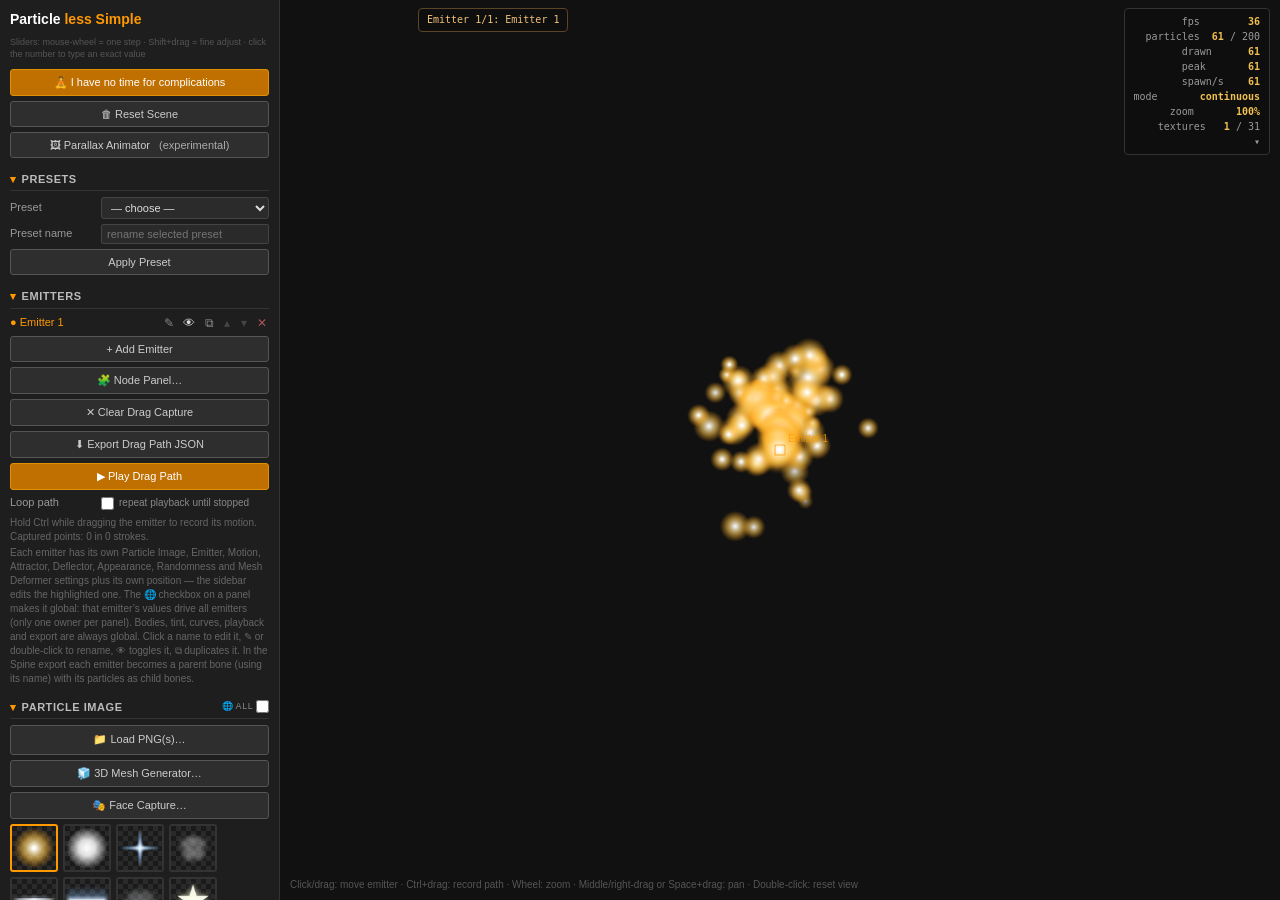
==== commit 451f13ec: "Add Magic Blast preset: short upward blast of blue/purple glittering particles" ====
--- a/simple.html
+++ b/simple.html
@@ -37,57 +37,96 @@
 #hint{position:absolute;bottom:8px;left:10px;font-size:10px;color:#555;pointer-events:none}
 #stats{position:absolute;top:8px;right:10px;font:10px/1.5 monospace;color:#9a9a9a;background:rgba(14,14,14,.82);border:1px solid #333;border-radius:4px;padding:5px 9px;cursor:pointer;user-select:none;white-space:pre;text-align:right}
 #stats b{color:#f0c050;font-weight:700}
+#rec{display:none;position:absolute;top:8px;left:10px;font:bold 11px/1 monospace;color:#f44;background:rgba(14,14,14,.82);border:1px solid #a33;border-radius:4px;padding:5px 9px;pointer-events:none;user-select:none}
+#rec .dot{display:inline-block;width:8px;height:8px;border-radius:50%;background:#f33;margin-right:5px;animation:recblink 1s steps(1) infinite}
+#emsel{position:absolute;top:8px;left:138px;font:10px/1.4 monospace;color:#f2c37a;background:rgba(14,14,14,.82);border:1px solid #5a4529;border-radius:4px;padding:4px 8px;pointer-events:none;user-select:none;max-width:48%;white-space:nowrap;overflow:hidden;text-overflow:ellipsis}
+@keyframes recblink{50%{opacity:0.15}}
+#nodePanel{display:none;position:absolute;top:36px;left:36px;width:min(760px,92%);height:min(540px,88%);min-width:400px;min-height:280px;background:rgba(16,16,16,.97);border:1px solid #444;border-radius:8px;z-index:40;flex-direction:column;box-shadow:0 8px 40px rgba(0,0,0,.6);resize:both;overflow:hidden}
+#nodeHeadBar{cursor:grab}
+#nodeHeadBar:active{cursor:grabbing}
+#nodeCanvas{position:relative;flex:1;overflow:hidden;background:radial-gradient(circle at 1px 1px,#222 1px,transparent 1px) 0 0/22px 22px;cursor:grab}
+#nodeCanvas.panning{cursor:grabbing}
+#nodeWorld{position:absolute;left:0;top:0;width:0;height:0;transform-origin:0 0}
+#nodeWires{position:absolute;left:0;top:0;width:10px;height:10px;overflow:visible;pointer-events:none}
+#nodeWires path.wire{stroke:#6cf;stroke-width:2;fill:none;opacity:.7;transition:opacity .12s}
+#nodeWires path.wire.dim{opacity:.07}
+#nodeWires path.wire.hot{stroke-width:3;opacity:1}
+#nodeWires path.hit{stroke:rgba(0,0,0,0);stroke-width:12;fill:none;cursor:pointer;pointer-events:stroke}
+.nodecard{position:absolute;background:#232323;border:1px solid #555;border-radius:6px;min-width:150px;max-width:220px;user-select:none;box-shadow:0 2px 10px rgba(0,0,0,.45)}
+.nodecard.sel{outline:2px solid #f90;outline-offset:1px}
+.nodecard .nchead{display:flex;align-items:center;gap:6px;padding:5px 8px;background:#2c2c2c;border-radius:6px 6px 0 0;cursor:grab;font-size:11px}
+.nodecard.node-set .nchead{color:#6cf}
+.nodecard.node-em .nchead{color:#f90}
+.nodecard .ncx{cursor:pointer;color:#a55;margin-left:auto;padding:0 2px}
+.nodecard .ncsub{font-size:9px;color:#777;padding:0 8px 5px}
+.nodeport{position:absolute;width:12px;height:12px;border-radius:50%;background:#6cf;border:2px solid #113;cursor:crosshair;z-index:2}
+.nodeport.in{left:-7px;top:50%;transform:translateY(-50%);background:#f90;border-color:#431}
+.nodeport.out{right:-7px;top:50%;transform:translateY(-50%)}
+.nodeport:hover{box-shadow:0 0 6px #6cf}
 </style>
 </head>
 <body>
-<!-- ── V2 UPGRADE NOTICE ───────────────────────────────── -->
-<div id="v2-notice" style="display:none;position:fixed;inset:0;z-index:99999;background:rgba(0,0,0,.65);align-items:center;justify-content:center">
-  <div style="background:#1e1e2e;border:1px solid #f90;border-radius:8px;padding:22px 28px;max-width:420px;text-align:center;box-shadow:0 8px 40px rgba(0,0,0,.6)">
-    <div style="font-size:17px;font-weight:700;color:#fff;margin-bottom:8px">🎉 Particle Studio <span style="color:#f90">v2</span> is available!</div>
-    <div style="font-size:12px;color:#aaa;margin-bottom:16px;line-height:1.5">You are using the old version. The new version adds Lights &amp; Shadows, a 3D Mesh Generator, emitter start delay and more.</div>
-    <div style="display:flex;gap:10px;justify-content:center">
-      <a href="https://saleklar.github.io/particlestudio/simple.html" style="background:#c07000;border:1px solid #e09000;color:#fff;border-radius:4px;padding:7px 16px;font-size:12px;text-decoration:none;font-weight:600">🚀 Open v2</a>
-      <button onclick="dismissV2Notice()" style="background:#2e2e2e;border:1px solid #555;color:#ccc;border-radius:4px;padding:7px 16px;font-size:12px;cursor:pointer">Continue with old version</button>
-    </div>
-    <label style="display:block;margin-top:12px;font-size:10px;color:#666;cursor:pointer"><input type="checkbox" id="v2-notice-hide" style="vertical-align:middle;accent-color:#f90"> Don't show again</label>
-  </div>
-</div>
-<script>
-(function(){
-  try{ if(localStorage.getItem('psV2NoticeHidden')==='1') return; }catch(e){}
-  var el=document.getElementById('v2-notice'); if(el) el.style.display='flex';
-})();
-function dismissV2Notice(){
-  try{ if(document.getElementById('v2-notice-hide').checked) localStorage.setItem('psV2NoticeHidden','1'); }catch(e){}
-  document.getElementById('v2-notice').style.display='none';
-}
-</script>
 <div id="sidebar">
-  <h1>Particle <span>Simple</span></h1>
+  <h1>Particle <span id="modeWord">Simple</span></h1>
   <div style="font-size:9px;color:#555;margin:-4px 0 8px">Sliders: mouse-wheel = one step · Shift+drag = fine adjust · click the number to type an exact value</div>
+  <button class="btn accent" id="modeBtn" onclick="toggleSimpleMode()">⚙ I feel bold today, show me all options</button>
+  <button class="btn" onclick="resetScene()">🗑 Reset Scene</button>
+  <button class="btn" onclick="openParallaxPanel()" title="Experimental feature: may change">🖼 Parallax Animator <small style="opacity:0.8;font-size:11px;margin-left:6px">(experimental)</small></button>
 
   <h2>Presets</h2>
-  <div class="row"><label>Preset</label><select id="presetSel">
+  <div class="row"><label>Preset</label><select id="presetSel" onchange="refreshPresetLabelEditor()">
     <option value="">— choose —</option>
     <option value="explosion">💥 Explosion</option>
+    <option value="magicblast">🪄 Magic Blast</option>
+    <option value="volcano">🌋 Volcano</option>
+    <option value="rocket">🚀 Rocket Engine</option>
+    <option value="nuke">☢️ Atom Bomb</option>
+    <option value="moonwater">🌕 Moon on Water</option>
     <option value="burst">✨ Burst (ring)</option>
+    <option value="facedust">🎭 Face Dust</option>
     <option value="fountain">⛲ Fountain</option>
     <option value="rain">🌧 Rain</option>
     <option value="snow">❄ Snow</option>
     <option value="smoke">💨 Smoke</option>
+    <option value="fog">🌫 Fog (background)</option>
+    <option value="fireflies">✨ Fireflies</option>
+    <option value="butterflies">🦋 Butterfly Swarm</option>
+    <option value="morphos">🦋 Blue Morpho Swarm</option>
+    <option value="monarchs">🦋 Monarch Swarm</option>
+    <option value="speedlines">💨 Speed Lines</option>
+    <option value="meteors">🌠 Meteor Shower</option>
+    <option value="aurora">🌌 Aurora Veil</option>
+    <option value="confetti">🎊 Confetti Cannon</option>
+    <option value="aquarium">🐟 Aquarium</option>
+    <option value="embers">🕯 Embers</option>
+    <option value="jackpot">💎 Jackpot</option>
     <option value="fire">🔥 Fire</option>
+    <option value="twister">🌪 Twister</option>
+    <option value="galaxy">🌌 Galaxy</option>
+    <option value="snowball">🔮 Snowball</option>
+    <option value="bingo">🎱 Bingo Bowl</option>
     <option value="sparks">⚡ Sparks</option>
+    <option value="lightning">🌩 Lightning (arc)</option>
     <option value="bubbles">🫧 Bubbles</option>
   </select></div>
+  <div class="row"><label>Preset name</label><input type="text" id="presetLabel" placeholder="rename selected preset" oninput="renameSelectedPreset()"></div>
   <button class="btn" onclick="applyPreset()">Apply Preset</button>
 
   <h2>Emitters</h2>
   <div id="emList" style="margin-bottom:4px"></div>
   <button class="btn" onclick="addEmitter()">+ Add Emitter</button>
+  <button class="btn" onclick="nodePanelToggle()" title="link one setting value to any number of emitters — the node drives that setting on every linked emitter">🧩 Node Panel…</button>
+  <button class="btn" onclick="clearEmitterCapture()">✕ Clear Drag Capture</button>
+  <button class="btn" onclick="exportEmitterCapture()">⬇ Export Drag Path JSON</button>
+  <button class="btn accent" id="emCapPlayBtn" onclick="playEmitterCapture()">▶ Play Drag Path</button>
+  <div class="row"><label>Loop path</label><input type="checkbox" id="emCapLoop" style="accent-color:#f90;cursor:pointer"><span style="color:#888;font-size:10px">repeat playback until stopped</span></div>
+  <div id="emCapInfo" style="font-size:10px;color:#666;margin-bottom:2px">Hold Ctrl while dragging the emitter to record its motion. Captured points: 0.</div>
   <div style="font-size:10px;color:#666;margin-bottom:2px">Each emitter has its own Particle Image, Emitter, Motion, Attractor, Deflector, Appearance, Randomness and Mesh Deformer settings plus its own position — the sidebar edits the highlighted one. The 🌐 checkbox on a panel makes it global: that emitter’s values drive all emitters (only one owner per panel). Bodies, tint, curves, playback and export are always global. Click a name to edit it, ✎ or double-click to rename, 👁 toggles it, ⧉ duplicates it. In the Spine export each emitter becomes a parent bone (using its name) with its particles as child bones.</div>
 
   <h2>Particle Image<label style="float:right;font-weight:400;font-size:9px;color:#888;cursor:pointer"><span id="globhint_image">🌐 all</span> <input type="checkbox" id="glob_image" onchange="onGlobToggle('image',this.checked)" style="accent-color:#f90;vertical-align:middle;cursor:pointer"></label></h2>
   <label class="btn" onclick="return pickImages(event)">📁 Load PNG(s)…<input type="file" accept="image/png,image/webp,image/gif" multiple style="display:none" onchange="loadImages(this)"></label>
+  <button class="btn" onclick="mesh3dOpen()">🧊 3D Mesh Generator…</button>
+  <button class="btn" onclick="faceCapOpen()" title="Webcam → live 3D face mesh → particles. Snapshot or record a looping sequence into the gallery.">🎭 Face Capture…</button>
   <div id="tex-gallery"></div>
   <div id="seq-list"></div>
   <div class="row" id="seqFpsRow" style="display:none"><label>Seq FPS</label><input type="range" id="seqFps" min="1" max="60" value="30" oninput="sync(this)"><span class="val">30</span></div>
@@ -96,58 +135,109 @@
 
   <h2>Emitter<label style="float:right;font-weight:400;font-size:9px;color:#888;cursor:pointer"><span id="globhint_emitter">🌐 all</span> <input type="checkbox" id="glob_emitter" onchange="onGlobToggle('emitter',this.checked)" style="accent-color:#f90;vertical-align:middle;cursor:pointer"></label></h2>
   <div class="row"><label>Mode</label><select id="mode" onchange="onModeChange()"><option value="cont">Continuous</option><option value="burst">Burst</option></select></div>
-  <div class="row" id="rateRow"><label>Rate /s</label><input type="range" id="rate" min="1" max="500" value="60" oninput="sync(this)"><span class="val">60</span></div>
+  <div class="row" id="rateRow"><label>Rate /s</label><input type="range" id="rate" min="1" max="3000" value="60" oninput="sync(this)"><span class="val">60</span></div>
   <div class="row" id="rateCurveRow"><label>Rate curve</label><input type="checkbox" id="rateCurveOn" onchange="drawRateCurve()" style="accent-color:#f90;cursor:pointer"><span style="color:#888;font-size:10px">rate × curve over anim length</span></div>
   <canvas id="rateCurve" width="256" height="64" style="width:100%;height:64px;background:#141414;border:1px solid #333;border-radius:3px;margin-bottom:5px;cursor:crosshair;display:block"></canvas>
-  <div class="row"><label>Max count</label><input type="range" id="maxCount" min="1" max="2000" value="200" oninput="sync(this)"><span class="val">200</span></div>
+  <div class="row"><label>Max count</label><input type="range" id="maxCount" min="1" max="10000" value="200" oninput="sync(this)"><span class="val">200</span></div>
+  <div class="row"><label>Start delay</label><input type="range" id="emDelay" min="0" max="10" step="0.1" value="0" oninput="sync(this)"><span class="val">0</span></div>
   <button class="btn accent" id="burstBtn" style="display:none" onclick="doBurst()">💥 Burst!</button>
-  <div class="row"><label>Shape</label><select id="emitShape"><option value="point">Point</option><option value="box" selected>Box</option><option value="circle">Circle (filled)</option><option value="ring">Ring (edge)</option><option value="line">Line</option></select></div>
+  <div class="row"><label>Shape</label><select id="emitShape"><option value="point">Point</option><option value="box" selected>Box</option><option value="circle">Circle (filled)</option><option value="ring">Ring (edge)</option><option value="line">Line</option><option value="curve">Curve (bezier)</option><option value="face">🎭 Face (live capture)</option><option value="mesh">🧊 3D Mesh</option></select></div>
+  <div id="meshEmitRows" style="display:none">
+    <div class="row"><label>Mesh</label><select id="emitMeshShape"><option value="ball">Sphere</option><option value="cube">Cube</option><option value="cyl">Cylinder</option><option value="cone">Cone</option><option value="torus">Torus</option><option value="coin">Coin</option><option value="diamond">💎 Diamond</option><option value="panel">Panel</option><option value="facecap">🎭 Captured face</option><option value="obj">Custom OBJ…</option></select></div>
+    <div class="row" id="emitMeshObjRow" style="display:none"><label>OBJ file</label><button class="btn" id="emitMeshObjBtn" style="flex:1" onclick="document.getElementById('emitMeshObjFile').click()">📂 Load OBJ…</button><input type="file" id="emitMeshObjFile" accept=".obj" style="display:none"></div>
+    <div class="row"><label>Sample</label><select id="emitMeshMode"><option value="surface">Surface (area)</option><option value="edges">Wireframe edges</option><option value="verts">Vertices</option></select></div>
+    <div class="row"><label>Rot X °</label><input type="range" id="emitMeshRX" min="-180" max="180" value="-20" oninput="sync(this)"><span class="val">-20</span></div>
+    <div class="row"><label>Rot Y °</label><input type="range" id="emitMeshRY" min="-180" max="180" value="0" oninput="sync(this)"><span class="val">0</span></div>
+    <div class="row"><label>Spin °/s</label><input type="range" id="emitMeshSpin" min="-360" max="360" value="30" oninput="sync(this)"><span class="val">30</span></div>
+  </div>
   <div class="row"><label>Emitter W</label><input type="range" id="emitW" min="0" max="1200" value="10" oninput="sync(this)"><span class="val">10</span></div>
   <div class="row"><label>Emitter H</label><input type="range" id="emitH" min="0" max="1200" value="10" oninput="sync(this)"><span class="val">10</span></div>
   <div class="row"><label>Density</label><input type="range" id="emitDensity" min="-100" max="100" value="0" oninput="sync(this)"><span class="val">0</span></div>
   <div class="row"><label>Depth</label><input type="range" id="emitDepth" min="0" max="1000" value="0" oninput="sync(this)"><span class="val">0</span></div>
+  <div class="row"><label>3D camera</label><input type="checkbox" id="g3d_emit" checked style="accent-color:#6cf;cursor:pointer"><span style="color:#888;font-size:10px">shape gizmo rotates with the 3D camera</span></div>
+  <div class="row"><label>Follow path</label><select id="emFollowPath"><option value="">— none —</option></select></div>
+  <div class="row"><label>Path cycles</label><input type="range" id="emFollowSpeed" min="0.25" max="8" step="0.25" value="1" oninput="sync(this)"><span class="val">1</span></div>
   <div class="row"><label>Lifetime s</label><input type="range" id="life" min="0.2" max="10" step="0.1" value="2.5" oninput="sync(this)"><span class="val">2.5</span></div>
 
   <h2>Motion<label style="float:right;font-weight:400;font-size:9px;color:#888;cursor:pointer"><span id="globhint_motion">🌐 all</span> <input type="checkbox" id="glob_motion" onchange="onGlobToggle('motion',this.checked)" style="accent-color:#f90;vertical-align:middle;cursor:pointer"></label></h2>
-  <div class="row"><label>Speed</label><input type="range" id="speed" min="0" max="800" value="150" oninput="sync(this)"><span class="val">150</span></div>
-  <div class="row"><label>Speed ±</label><input type="range" id="speedVar" min="0" max="400" value="50" oninput="sync(this)"><span class="val">50</span></div>
+  <div class="row"><label>Speed</label><input type="range" id="speed" min="0" max="12000" value="150" oninput="sync(this)"><span class="val">150</span></div>
+  <div class="row"><label>Speed ±</label><input type="range" id="speedVar" min="0" max="6000" value="50" oninput="sync(this)"><span class="val">50</span></div>
+  <div class="row"><label>Inherit vel %</label><input type="range" id="inheritVel" min="0" max="200" value="0" oninput="sync(this)"><span class="val">0</span></div>
   <div class="row"><label>Angle °</label><input type="range" id="angle" min="0" max="360" value="270" oninput="sync(this)"><span class="val">270</span></div>
   <div class="row"><label>Spread °</label><input type="range" id="spread" min="0" max="360" value="40" oninput="sync(this)"><span class="val">40</span></div>
   <div class="row"><label>Gravity</label><input type="range" id="gravY" min="-1000" max="1000" value="200" oninput="sync(this)"><span class="val">200</span></div>
   <div class="row"><label>Wind</label><input type="range" id="gravX" min="-1000" max="1000" value="0" oninput="sync(this)"><span class="val">0</span></div>
+  <div class="row"><label>Wind dir °</label><canvas id="windDialCv" width="44" height="44" style="width:26px;height:26px;flex:0 0 26px;cursor:pointer;border-radius:50%" title="Drag like a clock hand — Shift snaps to 15°"></canvas><input type="range" id="windDir" min="0" max="360" value="0" oninput="sync(this)" style="flex:1;min-width:0"><span class="val">0</span></div>
   <div class="row"><label>Drag</label><input type="range" id="drag" min="0" max="3" step="0.05" value="0" oninput="sync(this)"><span class="val">0</span></div>
   <div class="row"><label>Turbulence</label><input type="range" id="turbAmp" min="0" max="1500" step="10" value="0" oninput="sync(this)"><span class="val">0</span></div>
   <div class="row"><label>Turb scale</label><input type="range" id="turbScale" min="10" max="600" step="5" value="120" oninput="sync(this)"><span class="val">120</span></div>
   <div class="row"><label>Turb speed</label><input type="range" id="turbSpeed" min="0" max="10" step="0.1" value="1" oninput="sync(this)"><span class="val">1</span></div>
+  <div class="row"><label>Firefly</label><input type="range" id="fireflyBias" min="-100" max="100" step="1" value="0" oninput="sync(this)"><span class="val">0</span></div>
+  <div class="row"><label>Vortex</label><input type="range" id="vortexAmp" min="-3000" max="3000" step="10" value="0" oninput="sync(this)"><span class="val">0</span></div>
+  <div class="row"><label>Path follow</label><select id="pFollowPath"><option value="">— none —</option></select></div>
+  <div class="row"><label>Path weight</label><input type="range" id="pFollowW" min="0" max="100" value="50" oninput="sync(this)"><span class="val">50</span></div>
 
   <h2>Attractor<label style="float:right;font-weight:400;font-size:9px;color:#888;cursor:pointer"><span id="globhint_attractor">🌐 all</span> <input type="checkbox" id="glob_attractor" onchange="onGlobToggle('attractor',this.checked)" style="accent-color:#f90;vertical-align:middle;cursor:pointer"></label></h2>
   <div class="row"><label>Enable</label><input type="checkbox" id="attractOn" onchange="onAttractToggle()" style="accent-color:#3cf;cursor:pointer"><span style="color:#888;font-size:10px">drag the ◎ marker on canvas</span></div>
   <div class="row"><label>Force</label><input type="range" id="attractForce" min="-3000" max="3000" step="10" value="600" oninput="sync(this)"><span class="val">600</span></div>
   <div class="row"><label>Radius</label><input type="range" id="attractRadius" min="0" max="2000" step="10" value="0" oninput="sync(this)"><span class="val">0</span></div>
   <div class="row"><label>Falloff</label><select id="attractFalloff"><option value="none">None (constant)</option><option value="linear" selected>Linear</option><option value="inv">Inverse (1/d)</option><option value="inv2">Inverse² (1/d²)</option></select></div>
+  <div class="row"><label>Shape</label><select id="attractPath"><option value="">— point (◎ marker) —</option></select></div>
+  <div class="row"><label>3D camera</label><input type="checkbox" id="g3d_att" checked style="accent-color:#6cf;cursor:pointer"><span style="color:#888;font-size:10px">marker rotates with the 3D camera</span></div>
   <button class="btn" onclick="centerAttractor()">◎ Center Attractor</button>
-  <div style="font-size:10px;color:#666;margin-bottom:2px">Positive force pulls particles in, negative pushes them away. Radius 0 = infinite range.</div>
+  <div style="font-size:10px;color:#666;margin-bottom:2px">Positive force pulls particles in, negative pushes them away. Radius 0 = infinite range. Shape: pick a path from the Paths panel and particles are pulled toward (or pushed away from) the nearest point on it instead of the ◎ marker.</div>
+
+  <h2>Lightning</h2>
+  <div class="row"><label>Enable</label><input type="checkbox" id="lgtOn" onchange="onLgtToggle()" style="accent-color:#9cf;cursor:pointer"><span style="color:#888;font-size:10px">arc: ● emitter → ◎ attractor</span></div>
+  <div class="row"><label>Detail</label><input type="range" id="lgtDepth" min="1" max="6" value="3" oninput="sync(this);lgtFromUI()"><span class="val">3</span></div>
+  <div class="row"><label>Roughness</label><input type="range" id="lgtRough" min="0" max="0.8" step="0.05" value="0.35" oninput="sync(this);lgtFromUI()"><span class="val">0.35</span></div>
+  <div class="row"><label>Flicker Hz</label><input type="range" id="lgtHz" min="0" max="30" step="1" value="12" oninput="sync(this);lgtFromUI()"><span class="val">12</span></div>
+  <div class="row"><label>Branches</label><input type="range" id="lgtBranch" min="0" max="4" value="1" oninput="sync(this);lgtFromUI()"><span class="val">1</span></div>
+  <div class="row"><label>Branch len %</label><input type="range" id="lgtBranchLen" min="5" max="60" value="15" oninput="sync(this);lgtFromUI()"><span class="val">15</span></div>
+  <div style="font-size:10px;color:#666;margin-bottom:2px">Detail doubles the segments each step (3 = 8 segments = 8 particles). Roughness = how jagged. Flicker Hz = reshapes per second (0 = frozen bolt). Thickness = the Size slider, colour = Appearance → Tint, brightness = Blend “Add”. Drag ● and ◎ on the canvas to move the endpoints.</div>
 
   <h2>Deflector<label style="float:right;font-weight:400;font-size:9px;color:#888;cursor:pointer"><span id="globhint_deflector">🌐 all</span> <input type="checkbox" id="glob_deflector" onchange="onGlobToggle('deflector',this.checked)" style="accent-color:#f90;vertical-align:middle;cursor:pointer"></label></h2>
   <div class="row"><label>Enable</label><input type="checkbox" id="defOn" onchange="onDefToggle()" style="accent-color:#6d6;cursor:pointer"><span style="color:#888;font-size:10px">dbl-click line: add point</span></div>
+  <div class="row"><label>Shape</label><select id="defPath"><option value="">— own line —</option></select></div>
   <div class="row"><label>On hit</label><select id="defAction"><option value="bounce" selected>Bounce</option><option value="die">Die</option><option value="xform">Transform</option></select></div>
-  <div class="row"><label>Bounce</label><input type="range" id="defBounce" min="0" max="1" step="0.05" value="0.6" oninput="sync(this)"><span class="val">0.6</span></div>
+  <div class="row"><label>Bounce</label><input type="range" id="defBounce" min="0" max="3" step="0.05" value="0.6" oninput="sync(this)"><span class="val">0.6</span></div>
   <div class="row"><label>Friction</label><input type="range" id="defFriction" min="0" max="1" step="0.05" value="0.1" oninput="sync(this)"><span class="val">0.1</span></div>
   <div class="row"><label>Xform to</label><select id="defXformTex"></select></div>
   <div class="row"><label>Xform life s</label><input type="range" id="defXformLife" min="0.1" max="5" step="0.1" value="0.6" oninput="sync(this)"><span class="val">0.6</span></div>
   <div class="row"><label>Bounce ±%</label><input type="range" id="defRandBounce" min="0" max="100" value="0" oninput="sync(this)"><span class="val">0</span></div>
   <div class="row"><label>Friction ±%</label><input type="range" id="defRandFriction" min="0" max="100" value="0" oninput="sync(this)"><span class="val">0</span></div>
   <div class="row"><label>Scatter °</label><input type="range" id="defScatter" min="0" max="90" value="0" oninput="sync(this)"><span class="val">0</span></div>
+  <div class="row"><label>3D camera</label><input type="checkbox" id="g3d_def" checked style="accent-color:#6cf;cursor:pointer"><span style="color:#888;font-size:10px">line rotates with the 3D camera</span></div>
   <button class="btn" onclick="centerDeflector()">─ Reset Deflector</button>
-  <div style="font-size:10px;color:#666;margin-bottom:2px">A shapeable surface particles collide with. Double-click the line to add points, double-click a point to remove it. Bounce reflects particles, Die removes them, Transform swaps the image for a short second life.</div>
+  <div style="font-size:10px;color:#666;margin-bottom:2px">A shapeable surface particles collide with. Double-click the line to add points, double-click a point to remove it. Bounce reflects particles, Die removes them, Transform swaps the image for a short second life. Shape: pick a path from the Paths panel (circle, square, bezier…) to use it as the collision surface instead of the own line.</div>
 
   <h2>Mesh Deformer<label style="float:right;font-weight:400;font-size:9px;color:#888;cursor:pointer"><span id="globhint_mesh">🌐 all</span> <input type="checkbox" id="glob_mesh" onchange="onGlobToggle('mesh',this.checked)" style="accent-color:#f90;vertical-align:middle;cursor:pointer"></label></h2>
   <div class="row"><label>Enable</label><input type="checkbox" id="meshOn" onchange="onMeshToggle()" style="accent-color:#c6f;cursor:pointer"><span style="color:#888;font-size:10px">drag vertices on canvas</span></div>
   <div class="row"><label>Grid</label><input type="range" id="meshN" min="3" max="12" value="5" oninput="sync(this);meshRebuild()"><span class="val">5</span></div>
   <div class="row"><label>Weight</label><input type="range" id="meshWeight" min="0" max="1" step="0.05" value="0.6" oninput="sync(this)"><span class="val">0.6</span></div>
   <div class="row"><label>Show grid</label><input type="checkbox" id="meshShow" checked style="accent-color:#c6f;cursor:pointer"></div>
+  <div class="row"><label>3D camera</label><input type="checkbox" id="g3d_mesh" checked style="accent-color:#6cf;cursor:pointer"><span style="color:#888;font-size:10px">grid rotates with the 3D camera</span></div>
   <button class="btn" onclick="meshReset()">▦ Reset Mesh</button>
   <div style="font-size:10px;color:#666;margin-bottom:2px">A square warp grid — drag its vertices to sculpt a flow. Particles crossing the grid bend along the deformation, as if flying around a 3D object behind them. Weight = how strictly they follow (1 = locked to the flow, 0.1 = gentle nudge). Baked into Spine + PNG exports.</div>
+
+  <h2>Displacement Map</h2>
+  <div class="row"><label>Enable</label><input type="checkbox" id="dispOn" style="accent-color:#fc6;cursor:pointer"><span style="color:#888;font-size:10px">image brightness steers particles</span></div>
+  <label class="btn">🗺 Load Displacement Image…<input type="file" accept="image/*" style="display:none" onchange="loadDispMap(this)"></label>
+  <canvas id="dispThumb" width="232" height="70" style="width:100%;height:70px;background:#181818;border:1px solid #2a2a2a;border-radius:3px;display:block;margin:2px 0"></canvas>
+  <div class="row"><label>Channel</label><select id="dispChannel" onchange="dispRebuild()"><option value="luminosity" selected>Luminosity</option><option value="lightness">Lightness (HSL)</option><option value="alpha">Alpha</option></select></div>
+  <div class="row"><label>Strength X</label><input type="range" id="dispStrX" min="-2000" max="2000" step="10" value="400" oninput="sync(this)"><span class="val">400</span></div>
+  <div class="row"><label>Strength Y</label><input type="range" id="dispStrY" min="-2000" max="2000" step="10" value="400" oninput="sync(this)"><span class="val">400</span></div>
+  <div class="row"><label>Show map</label><input type="checkbox" id="dispShow" style="accent-color:#fc6;cursor:pointer"><span style="color:#888;font-size:10px">ghost the map over the canvas</span></div>
+  <button class="btn" onclick="clearDispMap()">✕ Clear Displacement Map</button>
+  <div style="font-size:10px;color:#666;margin-bottom:2px">The image is stretched over the whole canvas and sampled per particle: mid-grey (or 50% of the chosen channel) = no push, brighter pushes along +X/+Y, darker along −X/−Y — negative strengths flip the direction. Deterministic, so loops and exports match the preview.</div>
+
+  <h2>Paths</h2>
+  <div id="pathList" style="margin-bottom:4px"></div>
+  <div class="row"><label>Type</label><select id="pathType"><option value="bezier" selected>Bezier (S-curve)</option><option value="circle">Circle</option><option value="square">Square</option><option value="line">Line</option></select></div>
+  <button class="btn" onclick="addPath()">+ Add Path</button>
+  <div class="row"><label>Show paths</label><input type="checkbox" id="pathShow" checked style="accent-color:#3f6;cursor:pointer"></div>
+  <div class="row"><label>3D camera</label><input type="checkbox" id="g3d_path" checked style="accent-color:#6cf;cursor:pointer"><span style="color:#888;font-size:10px">paths rotate with the 3D camera</span></div>
+  <div style="font-size:10px;color:#666;margin-bottom:2px">Global path library — every type becomes an editable spline. Click a path in the list to select it, then sculpt on canvas: drag the green anchors, drag the line to move the whole path, double-click the line to add a vertex, double-click an anchor to remove it. Use a path in the Emitter panel (“Follow path”: the emitter rides it, Path cycles = laps per animation loop) and/or in Motion (“Path follow”: particles steer along it, Path weight = how strictly).</div>
 
   <h2>3D Camera</h2>
   <div class="row"><label>Enable</label><input type="checkbox" id="cam3dOn" style="accent-color:#6cf;cursor:pointer"><span style="color:#888;font-size:10px">Alt+drag canvas to orbit</span></div>
@@ -156,24 +246,77 @@
   <div class="row"><label>Perspective</label><input type="range" id="camPersp" min="200" max="4000" step="10" value="900" oninput="sync(this)"><span class="val">900</span></div>
   <div class="row"><label>Orbit °/s</label><input type="range" id="camOrbit" min="-180" max="180" value="0" oninput="sync(this)"><span class="val">0</span></div>
   <button class="btn" onclick="cam3dReset()">⟲ Reset Camera</button>
+  <div class="row" style="margin-top:6px"><label>Animate</label><input type="checkbox" id="camAnimOn" style="accent-color:#6cf;cursor:pointer"><span style="color:#888;font-size:10px">keyframed yaw / pitch / perspective</span></div>
+  <div class="row"><label>Easing</label><select id="camAnimEase"><option value="smooth" selected>Smooth</option><option value="linear">Linear</option></select></div>
+  <div id="camKeyList" style="margin-bottom:4px"></div>
+  <button class="btn" onclick="camAnimAddKey()">+ Key at Playhead</button>
+  <button class="btn" onclick="camAnimClear()">✕ Clear Keys</button>
+  <div style="font-size:10px;color:#666;margin-bottom:2px">Camera keyframes: scrub the sliders to a pose, press “+ Key at Playhead” — the key is stamped at the current loop position (%). The camera glides between keys (wrapping seamlessly when Loop is on) and Orbit °/s is added on top. Deterministic — baked into Spine + PNG exports. ⤒ loads a key into the sliders, ⟲ overwrites it with the current sliders.</div>
   <div style="font-size:10px;color:#666;margin-bottom:2px">Simulates particles in 3D: velocities spread into depth, the Emitter’s Depth slider gives the shape thickness, and the camera orbits the emitter (single emitter) or the canvas centre. Orbit °/s auto-rotates over time — for a seamless loop use 360 ÷ loop seconds. Perspective = focal length (small = strong). Baked into Spine + PNG exports as projected 2D. Deflector, mesh and bodies act on the ground plane (X/Y).</div>
 
   <h2>PSD Bodies</h2>
   <div class="row"><label>Physics</label><input type="checkbox" id="bodiesOn" checked style="accent-color:#c9f;cursor:pointer"><span style="color:#888;font-size:10px">drag bodies on canvas</span></div>
   <label class="btn">🗂 Import PSD…<input type="file" accept=".psd" style="display:none" onchange="importPSD(this)"></label>
   <div id="bodyList" style="margin-bottom:5px"></div>
-  <div class="row"><label>Bounce</label><input type="range" id="bodyBounce" min="0" max="1" step="0.05" value="0.4" oninput="sync(this)"><span class="val">0.4</span></div>
+  <div class="row"><label>Bounce</label><input type="range" id="bodyBounce" min="0" max="3" step="0.05" value="0.4" oninput="sync(this)"><span class="val">0.4</span></div>
   <div class="row"><label>Friction</label><input type="range" id="bodyFriction" min="0" max="1" step="0.05" value="0.2" oninput="sync(this)"><span class="val">0.2</span></div>
   <div class="row"><label>Gravity</label><input type="range" id="bodyGravity" min="0" max="3000" step="10" value="800" oninput="sync(this)"><span class="val">800</span></div>
+  <div class="row"><label>Speed ×</label><input type="range" id="bodySpeed" min="0.1" max="3" step="0.05" value="1" oninput="sync(this)"><span class="val">1</span></div>
+  <div class="row"><label>Start speed</label><input type="range" id="bodyStartSpeed" min="0" max="3000" step="10" value="0" oninput="sync(this)"><span class="val">0</span></div>
+  <div class="row"><label>Ball size %</label><input type="range" id="bodyColScale" min="30" max="150" step="1" value="92" oninput="sync(this)"><span class="val">92</span></div>
+  <div class="row"><label>Mutual hits</label><input type="checkbox" id="bodyMutual" checked style="accent-color:#c9f;cursor:pointer"><span style="color:#888;font-size:10px">balls bounce off each other</span></div>
+  <div class="row"><label>Forces</label><input type="checkbox" id="bodyForces" checked style="accent-color:#c9f;cursor:pointer"><span style="color:#888;font-size:10px">turbulence, attractor, vortex, paths, mesh, deflector, 3D collider</span></div>
+  <div class="row"><label>Loop reset</label><input type="checkbox" id="bodyLoopReset" checked style="accent-color:#c9f;cursor:pointer"><span style="color:#888;font-size:10px">bodies restart from their start pose every loop</span></div>
   <div class="row"><label>Outlines</label><input type="checkbox" id="bodyOutlines" checked style="accent-color:#c9f;cursor:pointer"><span style="color:#888;font-size:10px">green static · orange dynamic</span></div>
   <button class="btn" onclick="bodies.length=0;rebuildBodyList()">✕ Clear Bodies</button>
-  <div style="font-size:10px;color:#666;margin-bottom:2px">Photoshop layers become pixel-accurate colliders. Static bodies block particles; dynamic bodies fall with gravity, bounce off statics and stage edges, and can be thrown with the mouse. Preview only — not exported.</div>
+  <div style="font-size:10px;color:#666;margin-bottom:2px">Photoshop layers become pixel-accurate colliders. Static bodies block particles; dynamic bodies fall with gravity, bounce off statics and stage edges, and can be thrown with the mouse. Ball bodies are round dynamics that also bounce off each other (Mutual hits) — pick roles in the import dialog. Preview only — not exported.</div>
+
+  <h2>Bulge Lens</h2>
+  <div class="row"><label>Enable</label><input type="checkbox" id="bulgeOn" style="accent-color:#9cf;cursor:pointer"><span style="color:#888;font-size:10px">glass-ball magnifier</span></div>
+  <div class="row"><label>Scale</label><input type="range" id="bulgeScale" min="0.3" max="4" step="0.05" value="1.8" oninput="sync(this)"><span class="val">1.8</span></div>
+  <div class="row"><label>Range</label><input type="range" id="bulgeRange" min="40" max="1200" step="10" value="320" oninput="sync(this)"><span class="val">320</span></div>
+  <div class="row"><label>Center X %</label><input type="range" id="bulgeX" min="0" max="100" value="50" oninput="sync(this)"><span class="val">50</span></div>
+  <div class="row"><label>Center Y %</label><input type="range" id="bulgeY" min="0" max="100" value="50" oninput="sync(this)"><span class="val">50</span></div>
+  <div style="font-size:10px;color:#666;margin-bottom:2px">Simulates a glass lens: particles inside the range are magnified and pushed outward, strongest at the centre and fading smoothly to the rim — like snowflakes seen through the glass of a snow globe. Purely visual, applied after the 3D camera, and baked into Spine + PNG exports. Scale &lt; 1 makes a shrinking (concave) lens.</div>
+
+  <h2>3D Collider</h2>
+  <div class="row"><label>Enable</label><input type="checkbox" id="col3dOn" style="accent-color:#6ff;cursor:pointer"><span style="color:#888;font-size:10px">glass ball / box in 3D space</span></div>
+  <div class="row"><label>Shape</label><select id="col3dShape"><option value="sphere" selected>Sphere</option><option value="box">Box</option></select></div>
+  <div class="row"><label>Mode</label><select id="col3dMode"><option value="contain" selected>Contain (keep inside)</option><option value="solid">Solid (bounce off)</option></select></div>
+  <div class="row"><label>Center X %</label><input type="range" id="col3dX" min="0" max="100" value="50" oninput="sync(this)"><span class="val">50</span></div>
+  <div class="row"><label>Center Y %</label><input type="range" id="col3dY" min="0" max="100" value="50" oninput="sync(this)"><span class="val">50</span></div>
+  <div class="row"><label>Radius</label><input type="range" id="col3dR" min="40" max="1200" step="5" value="340" oninput="sync(this)"><span class="val">340</span></div>
+  <div class="row"><label>Box W</label><input type="range" id="col3dW" min="40" max="2000" step="10" value="700" oninput="sync(this)"><span class="val">700</span></div>
+  <div class="row"><label>Box H</label><input type="range" id="col3dH" min="40" max="2000" step="10" value="500" oninput="sync(this)"><span class="val">500</span></div>
+  <div class="row"><label>Box depth</label><input type="range" id="col3dD" min="40" max="2000" step="10" value="500" oninput="sync(this)"><span class="val">500</span></div>
+  <div class="row"><label>Bounce</label><input type="range" id="col3dBounce" min="0" max="3" step="0.05" value="0.4" oninput="sync(this)"><span class="val">0.4</span></div>
+  <div style="font-size:10px;color:#666;margin-bottom:2px">A true 3D collision volume: particles bounce on its wall in X/Y/Z — Contain traps them inside a closed glass ball or box (great with the 3D camera orbiting), Solid makes an obstacle they bounce off. Sphere uses Radius; Box uses W/H/Depth. Deterministic — baked into all exports. The Snowball preset uses a contained sphere.</div>
+
+  <h2>Lights &amp; Shadows</h2>
+  <div class="row"><label>Enable</label><input type="checkbox" id="lightsOn" style="accent-color:#ffd54f;cursor:pointer"><span style="color:#888;font-size:10px">drag lights on canvas</span></div>
+  <div class="row"><label>Shadows</label><input type="checkbox" id="lightShadow" checked style="accent-color:#ffd54f;cursor:pointer"><span style="color:#888;font-size:10px">out of light = black</span></div>
+  <div class="row"><label>Feather</label><input type="range" id="lightFeather" min="2" max="100" value="40" oninput="sync(this)"><span class="val">40</span></div>
+  <div id="lightList" style="margin-bottom:4px"></div>
+  <div class="row"><label>Type</label><select id="lightType"><option value="point" selected>💡 Point</option><option value="spot">🔦 Spot</option><option value="dir">☀ Directional</option></select></div>
+  <button class="btn" onclick="addLight()">+ Add Light</button>
+  <div class="row"><label>Color</label><input type="color" id="lightColor" value="#ffffff" oninput="onLightEdit()"></div>
+  <div class="row"><label>Intensity</label><input type="range" id="lightInt" min="0" max="3" step="0.05" value="1" oninput="sync(this);onLightEdit()"><span class="val">1</span></div>
+  <div class="row"><label>Range</label><input type="range" id="lightRange" min="40" max="2400" step="10" value="420" oninput="sync(this);onLightEdit()"><span class="val">420</span></div>
+  <div class="row"><label>Angle °</label><input type="range" id="lightAngle" min="-180" max="180" value="90" oninput="sync(this);onLightEdit()"><span class="val">90</span></div>
+  <div class="row"><label>Cone °</label><input type="range" id="lightCone" min="5" max="90" value="30" oninput="sync(this);onLightEdit()"><span class="val">30</span></div>
+  <div style="font-size:10px;color:#666;margin-bottom:2px">Add lights and drag them on the canvas; the sliders edit the selected light. With Shadows on, particles outside every light’s range fade to black (Feather = how soft the edge is); with Shadows off, lights only add their colour. Light colours multiply into the existing particle tint — and into the slot tint of the Spine export, so the lighting survives in Spine. Point = radius falloff · Spot = cone (Angle + Cone) · Directional = even fill light.</div>
 
   <h2>Appearance<label style="float:right;font-weight:400;font-size:9px;color:#888;cursor:pointer"><span id="globhint_appearance">🌐 all</span> <input type="checkbox" id="glob_appearance" onchange="onGlobToggle('appearance',this.checked)" style="accent-color:#f90;vertical-align:middle;cursor:pointer"></label></h2>
-  <div class="row"><label>Size</label><input type="range" id="size" min="2" max="300" value="40" oninput="sync(this)"><span class="val">40</span></div>
-  <div class="row"><label>Size ±</label><input type="range" id="sizeVar" min="0" max="200" value="15" oninput="sync(this)"><span class="val">15</span></div>
+  <div class="row"><label>Size</label><input type="range" id="size" min="2" max="1200" value="40" oninput="sync(this)"><span class="val">40</span></div>
+  <div class="row"><label>Size ±</label><input type="range" id="sizeVar" min="0" max="800" value="15" oninput="sync(this)"><span class="val">15</span></div>
+  <div class="row"><label>Stretch ×</label><input type="range" id="stretch" min="0.2" max="200" step="0.1" value="1" oninput="sync(this)"><span class="val">1</span></div>
+  <div class="row"><label>Speed stretch</label><input type="range" id="speedStretch" min="0" max="20" step="0.1" value="0" oninput="sync(this)"><span class="val">0</span></div>
   <div class="row"><label>End scale</label><input type="range" id="endScale" min="0" max="3" step="0.05" value="0.3" oninput="sync(this)"><span class="val">0.3</span></div>
   <div class="row"><label>Spin °/s</label><input type="range" id="spin" min="-720" max="720" value="0" oninput="sync(this)"><span class="val">0</span></div>
+  <div class="row"><label>Align motion</label><input type="checkbox" id="alignRot" style="accent-color:#f90;cursor:pointer"><span style="color:#888;font-size:10px">rotate particle along its flight direction</span></div>
+  <div class="row"><label>Flap speed</label><input type="range" id="flapHz" min="0" max="20" step="0.5" value="7" oninput="sync(this)"><span class="val">7</span></div>
+  <div class="row"><label>Flap ± %</label><input type="range" id="flapVar" min="0" max="100" value="25" oninput="sync(this)"><span class="val">25</span></div>
+  <div class="row"><label>Face camera</label><input type="checkbox" id="faceCam" style="accent-color:#6cf;cursor:pointer"><span style="color:#888;font-size:10px">always billboard toward camera</span></div>
   <div class="row"><label>Fade out</label><input type="range" id="fade" min="0" max="1" step="0.05" value="0.5" oninput="sync(this)"><span class="val">0.5</span></div>
   <div class="row"><label>Scale curve</label><input type="checkbox" id="scaleCurveOn" style="accent-color:#f90;cursor:pointer"><span style="color:#888;font-size:10px">size over lifetime (overrides End scale)</span></div>
   <canvas id="scaleCurve" width="256" height="64" style="width:100%;height:64px;background:#141414;border:1px solid #333;border-radius:3px;margin-bottom:5px;cursor:crosshair;display:block"></canvas>
@@ -194,6 +337,49 @@
   <div class="row"><label>Scale ±%</label><input type="range" id="randScale" min="0" max="100" value="0" oninput="sync(this)"><span class="val">0</span></div>
   <div class="row"><label>Fade ±%</label><input type="range" id="randFade" min="0" max="100" value="0" oninput="sync(this)"><span class="val">0</span></div>
   <div class="row"><label>Opacity ±%</label><input type="range" id="randOpacity" min="0" max="100" value="0" oninput="sync(this)"><span class="val">0</span></div>
+
+  <h2>FX Filters</h2>
+  <div class="row"><label>Enable</label><input type="checkbox" id="fxOn" style="accent-color:#f6c;cursor:pointer"><span style="color:#888;font-size:10px">post-process filters</span></div>
+  <div class="row"><label>Preset</label><select id="fxPreset" onchange="fxApplyPreset(this.value)">
+    <option value="" selected>— pick a look —</option>
+    <option value="golden">✨ Golden glitter</option>
+    <option value="silver">❄ Silver glitter</option>
+    <option value="neon">🌆 Neon dream</option>
+    <option value="dreamy">☁ Dreamy soft</option>
+    <option value="anamorphic">🎬 Anamorphic flare</option>
+    <option value="comet">☄ Comet trails</option>
+    <option value="vhs">📼 Retro VHS</option>
+    <option value="noir">🎩 Film noir</option>
+    <option value="fire">🔥 Fire glow</option>
+    <option value="frost">🧊 Frost</option>
+    <option value="toxic">☢ Toxic</option>
+    <option value="8bit">👾 8-bit arcade</option>
+    <option value="reset">↺ Reset filters</option>
+  </select></div>
+  <div class="row"><label>Live preview</label><input type="checkbox" id="fxPreview" checked style="accent-color:#f6c;cursor:pointer"><span style="color:#888;font-size:10px">show filters on the canvas (can cost fps)</span></div>
+  <div class="row"><label>Blur px</label><input type="range" id="fxBlur" min="0" max="20" step="0.5" value="0" oninput="sync(this)"><span class="val">0</span></div>
+  <div class="row"><label>Motion blur %</label><input type="range" id="fxEcho" min="0" max="95" value="0" oninput="sync(this)"><span class="val">0</span></div>
+  <div class="row"><label>Glow %</label><input type="range" id="fxGlow" min="0" max="100" value="0" oninput="sync(this)"><span class="val">0</span></div>
+  <div class="row"><label>Glow size</label><input type="range" id="fxGlowSize" min="2" max="40" value="12" oninput="sync(this)"><span class="val">12</span></div>
+  <div class="row"><label>Star glow %</label><input type="range" id="fxStar" min="0" max="100" value="0" oninput="sync(this)"><span class="val">0</span></div>
+  <div class="row"><label>Star length</label><input type="range" id="fxStarLen" min="6" max="200" value="48" oninput="sync(this)"><span class="val">48</span></div>
+  <div class="row"><label>Star points</label><select id="fxStarPts"><option value="4" selected>4 (cross)</option><option value="6">6</option><option value="8">8</option><option value="2">2 (anamorphic)</option></select></div>
+  <div class="row"><label>Star angle °</label><input type="range" id="fxStarAng" min="0" max="90" value="45" oninput="sync(this)"><span class="val">45</span></div>
+  <div class="row"><label>Hue °</label><input type="range" id="fxHue" min="-180" max="180" value="0" oninput="sync(this)"><span class="val">0</span></div>
+  <div class="row"><label>Saturation %</label><input type="range" id="fxSat" min="0" max="300" value="100" oninput="sync(this)"><span class="val">100</span></div>
+  <div class="row"><label>Brightness %</label><input type="range" id="fxBright" min="20" max="250" value="100" oninput="sync(this)"><span class="val">100</span></div>
+  <div class="row"><label>Contrast %</label><input type="range" id="fxContrast" min="20" max="250" value="100" oninput="sync(this)"><span class="val">100</span></div>
+  <div class="row"><label>Chroma shift</label><input type="range" id="fxCA" min="0" max="20" value="0" oninput="sync(this)"><span class="val">0</span></div>
+  <div class="row"><label>Pixelate</label><input type="range" id="fxPixel" min="1" max="32" value="1" oninput="sync(this)"><span class="val">1</span></div>
+  <div class="row"><label>Grain %</label><input type="range" id="fxNoise" min="0" max="100" value="0" oninput="sync(this)"><span class="val">0</span></div>
+  <div class="row"><label>Vignette %</label><input type="range" id="fxVign" min="0" max="100" value="0" oninput="sync(this)"><span class="val">0</span></div>
+  <div class="row"><label>Edge fade %</label><input type="range" id="fxFade" min="0" max="100" value="0" oninput="sync(this)"><span class="val">0</span></div>
+  <div class="row"><label>Limit range</label><input type="checkbox" id="fxRangeOn" style="accent-color:#f6c;cursor:pointer"><span style="color:#888;font-size:10px">filters only inside a circle</span></div>
+  <div class="row"><label>Range X %</label><input type="range" id="fxRangeX" min="0" max="100" value="50" oninput="sync(this)"><span class="val">50</span></div>
+  <div class="row"><label>Range Y %</label><input type="range" id="fxRangeY" min="0" max="100" value="50" oninput="sync(this)"><span class="val">50</span></div>
+  <div class="row"><label>Range radius</label><input type="range" id="fxRangeR" min="40" max="1600" step="10" value="340" oninput="sync(this)"><span class="val">340</span></div>
+  <div class="row"><label>Range feather</label><input type="range" id="fxRangeF" min="1" max="500" step="5" value="80" oninput="sync(this)"><span class="val">80</span></div>
+  <div style="font-size:10px;color:#666;margin-bottom:2px">Post filters applied to the <b>particle layer only</b> — the reference background, bodies and gizmos are never touched, and the PNG-sequence export stays fully transparent. Baked into the <b>PNG Sequence</b> and <b>Spine sequence-mode</b> exports; the bone-based Spine export can’t use them. Limit range keeps the filters inside a soft-edged circle (outside stays clean). Motion blur = frame-echo trails · Glow = additive bloom · Star glow = cross/anamorphic streaks · Chroma shift = RGB fringe · Grain = animated noise · Vignette darkens · Edge fade turns corners transparent.</div>
 
   <h2>Background</h2>
   <label class="btn">🖼 Load Reference…<input type="file" accept="image/*" style="display:none" onchange="loadBg(this)"></label>
@@ -235,6 +421,8 @@
   <div style="font-size:10px;color:#666;margin-top:2px">Renders every frame (30 fps, transparent background) into a .zip of numbered PNGs. With Loop on, the sequence is pre-rolled one cycle so it tiles seamlessly.</div>
   <div class="row" style="margin-top:6px"><label>Crop frame</label><input type="checkbox" id="cropOn" onchange="onCropToggle()" style="accent-color:#fd6;cursor:pointer"><span style="color:#888;font-size:10px">drag edges/corners on canvas</span></div>
   <button class="btn" onclick="centerCrop()">▣ Center Crop</button>
+  <div class="row" style="margin-top:6px"><label>Safe area</label><input type="checkbox" id="safeOn" style="accent-color:#39f;cursor:pointer"><select id="safeOrient" style="margin-left:6px"><option value="landscape" selected>Landscape</option><option value="portrait">Portrait</option></select><span style="color:#888;font-size:10px;margin-left:6px">shows 3840×2160 guide</span></div>
+  <div class="row"><label>Full canvas</label><input type="checkbox" id="fullOn" style="accent-color:#f93;cursor:pointer;margin-left:6px"><select id="fullOrient" style="margin-left:6px"><option value="landscape" selected>Landscape</option><option value="portrait">Portrait</option></select><span style="color:#888;font-size:10px;margin-left:6px">shows 4680×2880 canvas bounds</span></div>
   <button class="btn accent" onclick="exportSpineSeq()">🎞 Export Spine Sequence ZIP</button>
   <div style="font-size:10px;color:#666;margin-top:2px">Bakes the whole animation into a PNG sequence cropped to the crop frame and wraps it as a Spine skeleton: one slot whose attachment plays the frames as a native sequence (loop if Loop is on). Heaviest to lightest: Spine ZIP (bones) → this → raw PNGs.</div>
 
@@ -246,9 +434,45 @@
 
 <div id="stage">
   <canvas id="cv"></canvas>
-  <div id="hint">Click/drag: move emitter · Wheel: zoom · Middle/right-drag or Space+drag: pan · Double-click: reset view</div>
+  <div id="hint">Click/drag: move emitter · Ctrl+drag: record path · Wheel: zoom · Middle/right-drag or Space+drag: pan · Double-click: reset view</div>
   <div id="stats" onclick="statsExpanded=!statsExpanded" title="Click to expand/collapse"></div>
+  <div id="rec"><span class="dot"></span>RECORDING</div>
+  <div id="emsel">Emitter: —</div>
+  <div id="nodePanel">
+    <div id="nodeHeadBar" style="display:flex;align-items:center;gap:8px;padding:8px 12px;border-bottom:1px solid #333;flex-wrap:wrap">
+      <b style="color:#f90;font-size:13px">🧩 Node Panel</b>
+      <span style="color:#888;font-size:10px;flex:1;min-width:160px">drag this bar to move · drag the corner to resize · drag ● onto an emitter to link · click a wire to unlink</span>
+      <select id="nodeParamSel" style="background:#2b2b2b;color:#ddd;border:1px solid #444;border-radius:3px;padding:3px 5px;font-size:11px;max-width:150px"></select>
+      <button class="btn" style="width:auto;margin:0" onclick="nodeAdd()">+ Node</button>
+      <button class="btn" style="width:auto;margin:0" onclick="nodeAddImage()" title="a node holding a set of particle images — wired emitters spawn from that set instead of their own selection">+ Image Node</button>
+      <button class="btn" style="width:auto;margin:0" onclick="nodesAutoBuild(true)" title="scan all emitters and create one node per setting value that differs from the defaults, wired to every emitter using it">⟳ Build from scene</button>
+      <button class="btn" style="width:auto;margin:0" onclick="nodesFit()" title="zoom + pan so every node is visible (wheel = zoom, drag empty space = pan)">⊞ Fit</button>
+      <button class="btn" style="width:auto;margin:0" onclick="nodeDuplicateSel()" title="duplicate the selected (outlined) node — values copied, wires not (Ctrl+D)">⧉ Duplicate</button>
+      <button class="btn" style="width:auto;margin:0" onclick="nodesCollapseAll()" id="nodeCollapseBtn" title="collapse or expand every node card">▸ Collapse all</button>
+      <span title="panel background transparency — see the particles through the node panel" style="display:flex;align-items:center;gap:4px;color:#888;font-size:10px">👁<input type="range" id="nodeOpacity" min="20" max="100" value="97" style="width:70px;accent-color:#f90;cursor:pointer" oninput="nodePanelOpacity(this.value)"></span>
+      <button class="btn" style="width:auto;margin:0" onclick="nodePanelToggle()">✕ Close</button>
+    </div>
+    <div id="nodeCanvas"><div id="nodeWorld"><svg id="nodeWires"></svg></div></div>
+  </div>
 </div>
+
+<!-- Parallax Animator modal (loads parallax_animator/parallax_animator.html) -->
+<div id="parallaxModal" style="display:none;position:fixed;left:0;top:0;right:0;bottom:0;background:rgba(0,0,0,0.75);z-index:9999;align-items:center;justify-content:center">
+  <div style="position:relative;width:92%;height:92%;background:#0f0f0f;border-radius:8px;overflow:hidden;box-shadow:0 8px 40px rgba(0,0,0,0.6)">
+    <div style="position:absolute;right:8px;top:8px;z-index:12"><button class="btn" onclick="closeParallaxPanel()">Close</button></div>
+    <iframe id="parallaxFrame" src="parallax_animator/parallax_3d_demo.html" style="width:100%;height:100%;border:0;background:#000"></iframe>
+  </div>
+</div>
+
+<script>
+function openParallaxPanel(){
+  var m=document.getElementById('parallaxModal'); if(!m) return;
+  m.style.display='flex';
+  // focus iframe if available
+  var f=document.getElementById('parallaxFrame'); try{ f.contentWindow.focus(); }catch(e){}
+}
+function closeParallaxPanel(){ var m=document.getElementById('parallaxModal'); if(!m) return; m.style.display='none'; }
+</script>
 
 <script>
 'use strict';
@@ -259,7 +483,44 @@
 
 // ── Settings helpers ──────────────────────────────────────
 function V(id){return parseFloat(document.getElementById(id).value);}
-function sync(el){el.parentNode.querySelector('.val').textContent=el.value;}
+function sync(el){var _v=el.parentNode.querySelector('.val');if(_v)_v.textContent=el.value;if(el.id==='windDir')drawWindDial();}
+// ── Wind direction dial (clock-style) ──────────────────────────
+function drawWindDial(){
+  var c=document.getElementById('windDialCv');if(!c)return;
+  var g=c.getContext('2d'),w=c.width,h=c.height,cx=w/2,cy=h/2,r=Math.min(cx,cy)-2;
+  var deg=parseFloat(document.getElementById('windDir').value)||0,a=deg*Math.PI/180;
+  g.clearRect(0,0,w,h);
+  g.beginPath();g.arc(cx,cy,r,0,Math.PI*2);g.fillStyle='#1b1b1b';g.fill();g.strokeStyle='#444';g.lineWidth=1;g.stroke();
+  for(var i=0;i<8;i++){var t=i*Math.PI/4,r1=i%2?r-3:r-6;
+    g.beginPath();g.moveTo(cx+Math.cos(t)*r1,cy+Math.sin(t)*r1);g.lineTo(cx+Math.cos(t)*r,cy+Math.sin(t)*r);
+    g.strokeStyle=i%2?'#333':'#666';g.stroke();}
+  var ax=Math.cos(a),ay=Math.sin(a),L=r-7;
+  g.beginPath();g.moveTo(cx-ax*4,cy-ay*4);g.lineTo(cx+ax*L,cy+ay*L);
+  g.strokeStyle='#f90';g.lineWidth=2;g.stroke();
+  var hx=cx+ax*L,hy=cy+ay*L,ha=Math.PI*0.8;
+  g.beginPath();g.moveTo(hx+ax*5,hy+ay*5);
+  g.lineTo(hx+Math.cos(a+ha)*5,hy+Math.sin(a+ha)*5);
+  g.lineTo(hx+Math.cos(a-ha)*5,hy+Math.sin(a-ha)*5);
+  g.closePath();g.fillStyle='#f90';g.fill();
+  g.beginPath();g.arc(cx,cy,2,0,Math.PI*2);g.fillStyle='#ddd';g.fill();
+}
+(function(){
+  var c=document.getElementById('windDialCv');if(!c)return;
+  var drag=false;
+  function setFromEvent(e){
+    var rc=c.getBoundingClientRect();
+    var dx=e.clientX-rc.left-rc.width/2,dy=e.clientY-rc.top-rc.height/2;
+    var deg=Math.atan2(dy,dx)*180/Math.PI;if(deg<0)deg+=360;
+    deg=e.shiftKey?Math.round(deg/15)*15%360:Math.round(deg);
+    var inp=document.getElementById('windDir');
+    inp.value=deg;
+    inp.dispatchEvent(new Event('input',{bubbles:true}));
+  }
+  c.addEventListener('pointerdown',function(e){drag=true;c.setPointerCapture(e.pointerId);setFromEvent(e);e.preventDefault();});
+  c.addEventListener('pointermove',function(e){if(drag)setFromEvent(e);});
+  c.addEventListener('pointerup',function(){drag=false;});
+  drawWindDial();
+})();
 // ── Fine slider control ────────────────────────────────────────
 // wheel = one step per notch · Shift+drag = 20× finer (step-free) · click the
 // value readout to type an exact number. All paths fire 'input' so oninput
@@ -334,6 +595,38 @@
     });
   });
 })();
+
+// ── Keyboard shortcuts: numbers to focus sidebar panels (1..9, 0 => 10)
+document.addEventListener('keydown',function(e){
+  // ignore when typing in text inputs/areas or using modifiers; allow when focus is on buttons/selects/checkboxes
+  var ae=document.activeElement;
+  if(ae){
+    var tag=(ae.tagName||'').toLowerCase();
+    var itype=(ae.type||'').toLowerCase();
+    var isTextInput=(tag==='textarea')||(tag==='input'&&('text search tel url email password number'.split(' ').indexOf(itype)>=0))||ae.isContentEditable;
+    if(isTextInput) return;
+  }
+  if(e.ctrlKey||e.metaKey||e.altKey||e.shiftKey)return;
+  var k=e.key;
+  if(!/^[0-9]$/.test(k))return;
+  var idx=(k==='0')?9:(parseInt(k,10)-1);
+  var heads=Array.prototype.slice.call(document.querySelectorAll('#sidebar h2'));
+  if(idx<0||idx>=heads.length)return;
+  var h=heads[idx];
+  var body=h.nextElementSibling;
+  // expand if collapsed
+  if(h.classList.contains('collapsed')){
+    h.classList.remove('collapsed'); if(body)body.classList.remove('collapsed');
+    try{var saved=JSON.parse(localStorage.getItem('psSimpleCollapsed')||'{}');saved[h.textContent.trim()]=false;localStorage.setItem('psSimpleCollapsed',JSON.stringify(saved));}catch(e){}
+  }
+  h.scrollIntoView({behavior:'smooth',block:'center'});
+  // focus first focusable control inside body
+  try{
+    var target=(body&&body.querySelector)?body.querySelector('input,select,button,textarea,[tabindex]') : null;
+    if(target)target.focus();
+  }catch(e){}
+  e.preventDefault();
+});
 var DEFAULTS={};
 document.querySelectorAll('input[type=range]').forEach(function(el){DEFAULTS[el.id]=el.value;});
 function resetDefaults(){
@@ -344,11 +637,24 @@
   document.getElementById('attractOn').checked=false;
   document.getElementById('attractFalloff').value='linear';
   document.getElementById('cam3dOn').checked=false;
+  document.getElementById('camAnimOn').checked=false;
+  if(typeof camKeys!=='undefined'){camKeys.length=0;refreshCamKeyList();}
   document.getElementById('defOn').checked=false;
   document.getElementById('defAction').value='bounce';
-  document.getElementById('tintMode').value='off';
-  document.getElementById('tintColor').value='#ffffff';
-  tintStops=[{p:0,c:'#ffffff'},{p:1,c:'#ff8800'}];tintSel=1;
+  var _fxOnEl=document.getElementById('fxOn');
+  if(_fxOnEl)_fxOnEl.checked=false;
+  var tO=tintOwner();
+  if(tO){
+    tO.tintMode='off';
+    tO.tintColor='#ffffff';
+    tO.tintStops=cloneTintStops();
+    tO.tintSel=1;
+    syncTintUIFromOwner();
+  }else{
+    document.getElementById('tintMode').value='off';
+    document.getElementById('tintColor').value='#ffffff';
+    document.getElementById('tintStopColor').value='#ff8800';
+  }
   if(typeof drawTintGrad==='function')drawTintGrad();
   document.getElementById('rateCurveOn').checked=false;
   ratePts=[0,0.6,1,1,0.6,0.25,0.05,0,0];
@@ -374,6 +680,13 @@
   document.getElementById('rateCurveRow').style.display=burst?'none':'flex';
   document.getElementById('rateCurve').style.display=burst?'none':'block';
   document.getElementById('burstBtn').style.display=burst?'block':'none';
+  syncEmitShapeRows();
+}
+function syncEmitShapeRows(){
+  var v=document.getElementById('emitShape').value;
+  document.getElementById('meshEmitRows').style.display=v==='mesh'?'block':'none';
+  document.getElementById('emitMeshObjRow').style.display=
+    (v==='mesh'&&document.getElementById('emitMeshShape').value==='obj')?'flex':'none';
 }
 
 // ── Multiple emitters ───────────────────────────────────────────
@@ -385,21 +698,173 @@
 // owner per panel; checking it on another emitter takes ownership over.
 var EM_GROUPS={
   image:[],
-  emitter:['mode','rate','rateCurveOn','maxCount','emitShape','emitW','emitH','emitDensity','emitDepth','life'],
-  motion:['speed','speedVar','angle','spread','gravY','gravX','drag','turbAmp','turbScale','turbSpeed'],
-  attractor:['attractOn','attractForce','attractRadius','attractFalloff'],
-  deflector:['defOn','defAction','defBounce','defFriction','defXformTex','defXformLife','defRandBounce','defRandFriction','defScatter'],
+  emitter:['mode','rate','rateCurveOn','maxCount','emDelay','emitShape','emitMeshShape','emitMeshMode','emitMeshRX','emitMeshRY','emitMeshSpin','emitW','emitH','emitDensity','emitDepth','emFollowPath','emFollowSpeed','life'],
+  motion:['speed','speedVar','inheritVel','angle','spread','gravY','gravX','windDir','drag','turbAmp','turbScale','turbSpeed','fireflyBias','vortexAmp','pFollowPath','pFollowW'],
+  attractor:['attractOn','attractForce','attractRadius','attractFalloff','attractPath'],
+  deflector:['defOn','defAction','defBounce','defFriction','defXformTex','defXformLife','defRandBounce','defRandFriction','defScatter','defPath'],
   mesh:['meshOn','meshN','meshWeight'],
-  appearance:['size','sizeVar','endScale','spin','fade'],
+  appearance:['size','sizeVar','endScale','spin','fade','alignRot','faceCam','stretch','speedStretch','flapHz','flapVar'],
   random:['randAll','randLife','randSpin','randGrav','randScale','randFade','randOpacity']
 };
 var EM_IDS=[],EM_GRP={};
 for(var _g in EM_GROUPS)EM_GROUPS[_g].forEach(function(id){EM_IDS.push(id);EM_GRP[id]=_g;});
 var emGlobals={image:null,emitter:null,motion:null,attractor:null,deflector:null,mesh:null,appearance:null,random:null};
 var emitters=[],emIdx=0;
+var emCapActive=null;
+var EM_CAP_MIN_DIST=0.5,EM_CAP_MIN_DT=12;
 function emFor(em,group){return emGlobals[group]||em;}   // owner of a panel for this emitter
 function emOf(em,id){return emGlobals[EM_GRP[id]]||em;}  // owner of a single setting
-function ES(em,id){return emOf(em,id).s[id];}
+// Node Panel links win over per-emitter values and 🌐 owners (most specific first)
+function ES(em,id){
+  if(_nodeOv&&_nodeOv.size){var o=_nodeOv.get(em);if(o&&o[id]!==undefined)return o[id];}
+  return emOf(em,id).s[id];
+}
+var TINT_DEFAULT_STOPS=[{p:0,c:'#ffffff'},{p:1,c:'#ff8800'}];
+function cloneTintStops(st){return (st||TINT_DEFAULT_STOPS).map(function(s){return {p:s.p,c:s.c};});}
+function ensureTint(em){
+  if(!em)return {tintMode:'off',tintColor:'#ffffff',tintStops:cloneTintStops(),tintSel:1};
+  if(!em.tintMode)em.tintMode='off';
+  if(!em.tintColor)em.tintColor='#ffffff';
+  if(!em.tintStops||!em.tintStops.length)em.tintStops=cloneTintStops();
+  if(em.tintSel==null)em.tintSel=Math.min(1,em.tintStops.length-1);
+  em.tintSel=Math.max(0,Math.min(em.tintStops.length-1,em.tintSel));
+  return em;
+}
+function tintOwner(){return emitters.length?emFor(emitters[emIdx],'appearance'):null;}
+function tintState(){return ensureTint(tintOwner());}
+function syncTintUIFromOwner(){
+  var o=tintOwner();
+  if(!o)return;
+  ensureTint(o);
+  document.getElementById('tintMode').value=o.tintMode;
+  document.getElementById('tintColor').value=o.tintColor;
+  document.getElementById('tintStopColor').value=o.tintStops[o.tintSel]?o.tintStops[o.tintSel].c:'#ffffff';
+}
+function emCapture(em){if(!em.capture)em.capture={strokes:[]};if(!Array.isArray(em.capture.strokes))em.capture.strokes=[];return em.capture;}
+function emCapPointCount(em){
+  var c=emCapture(em),n=0;
+  for(var i=0;i<c.strokes.length;i++)n+=(c.strokes[i].points?c.strokes[i].points.length:0);
+  return n;
+}
+function refreshEmCapInfo(){
+  var el=document.getElementById('emCapInfo');
+  if(!el)return;
+  var em=emitters[emIdx];
+  if(!em){el.textContent='Hold Ctrl while dragging the emitter to record its motion. Captured points: 0.';return;}
+  var cap=emCapture(em),pts=emCapPointCount(em);
+  el.textContent='Hold Ctrl while dragging the emitter to record its motion. Captured points: '+pts+' in '+cap.strokes.length+' stroke'+(cap.strokes.length===1?'':'s')+'.';
+}
+function refreshSelectedEmitterInfo(){
+  var el=document.getElementById('emsel');
+  if(!el)return;
+  if(!emitters.length){el.textContent='Emitter: —';return;}
+  var em=emitters[emIdx]||emitters[0];
+  var idx=Math.max(0,emitters.indexOf(em));
+  el.textContent='Emitter '+(idx+1)+'/'+emitters.length+': '+(em.name||('Emitter '+(idx+1)));
+}
+function clearEmitterCapture(){
+  var em=emitters[emIdx];
+  if(!em)return;
+  em.capture={strokes:[]};
+  refreshEmCapInfo();
+}
+function exportEmitterCapture(){
+  var em=emitters[emIdx];
+  if(!em)return;
+  var cap=emCapture(em),pts=emCapPointCount(em);
+  if(!pts){alert('No captured drag path yet. Drag the emitter on the canvas first.');return;}
+  var base=(document.getElementById('expName').value||'particles').trim()||'particles';
+  var safe=(em.name||'emitter').replace(/[^a-z0-9_-]+/ig,'_').replace(/^_+|_+$/g,'')||'emitter';
+  var out={
+    app:'particle-simple',
+    type:'emitter-drag-capture',
+    version:1,
+    exportedAt:new Date().toISOString(),
+    emitterIndex:emIdx,
+    emitterName:em.name,
+    strokeCount:cap.strokes.length,
+    pointCount:pts,
+    strokes:cap.strokes.map(function(st){
+      return {startedAtMs:st.startedAtMs,points:(st.points||[]).map(function(p){return {tMs:p.tMs,x:p.x,y:p.y};})};
+    })
+  };
+  var blob=new Blob([JSON.stringify(out,null,2)],{type:'application/json'});
+  var a=document.createElement('a');
+  a.href=URL.createObjectURL(blob);
+  a.download=base+'_emitterPath_'+safe+'.json';
+  a.click();
+  URL.revokeObjectURL(a.href);
+}
+function beginEmitterCapture(){
+  var em=emitters[emIdx];
+  if(!em)return;
+  var cap=emCapture(em);
+  var stroke={startedAtMs:Date.now(),startPerf:performance.now(),lastPerf:0,lastX:null,lastY:null,points:[]};
+  cap.strokes.push(stroke);
+  emCapActive={em:em,stroke:stroke};
+  var rc=document.getElementById('rec');if(rc)rc.style.display='block';
+}
+function endEmitterCapture(){
+  var rc=document.getElementById('rec');if(rc)rc.style.display='none';
+  if(!emCapActive)return;
+  var st=emCapActive.stroke;
+  delete st.startPerf;delete st.lastPerf;delete st.lastX;delete st.lastY;
+  emCapActive=null;
+  refreshEmCapInfo();
+}
+function captureEmitterPoint(x,y){
+  if(!emCapActive)return;
+  var st=emCapActive.stroke,now=performance.now();
+  if(st.lastX!=null){
+    var dx=x-st.lastX,dy=y-st.lastY,dist=Math.sqrt(dx*dx+dy*dy);
+    if(dist<EM_CAP_MIN_DIST&&(now-st.lastPerf)<EM_CAP_MIN_DT)return;
+  }
+  st.lastX=x;st.lastY=y;st.lastPerf=now;
+  st.points.push({tMs:Math.round(now-st.startPerf),x:Math.round(x*1000)/1000,y:Math.round(y*1000)/1000});
+}
+// ── Captured-path playback ─────────────────────────────────
+var emCapPlay=null;
+function playEmitterCapture(){
+  if(emCapPlay){stopEmitterCapturePlayback();return;}
+  var em=emitters[emIdx];
+  if(!em)return;
+  var cap=emCapture(em);
+  if(!emCapPointCount(em)){alert('No captured drag path yet. Enable "Capture drag" and drag the emitter on the canvas first.');return;}
+  // flatten strokes into one timeline (250 ms gap between strokes)
+  var tl=[],t0=0;
+  cap.strokes.forEach(function(st){
+    var pts=st.points||[];
+    if(!pts.length)return;
+    for(var i=0;i<pts.length;i++)tl.push({t:t0+pts[i].tMs,x:pts[i].x,y:pts[i].y});
+    t0=tl[tl.length-1].t+250;
+  });
+  if(tl.length<2){alert('Need at least 2 captured points to play back.');return;}
+  emCapPlay={em:em,tl:tl,start:performance.now(),dur:tl[tl.length-1].t};
+  var b=document.getElementById('emCapPlayBtn');if(b)b.textContent='\u23f9 Stop Playback';
+}
+function stopEmitterCapturePlayback(){
+  emCapPlay=null;
+  var b=document.getElementById('emCapPlayBtn');if(b)b.textContent='\u25b6 Play Drag Path';
+}
+function updateEmCapPlayback(){
+  if(!emCapPlay)return;
+  var pl=emCapPlay,t=performance.now()-pl.start;
+  if(t>=pl.dur){
+    var lp=document.getElementById('emCapLoop');
+    if(lp&&lp.checked){pl.start=performance.now();t=0;}
+    else{
+      var lastP=pl.tl[pl.tl.length-1];
+      pl.em.x=lastP.x;pl.em.y=lastP.y;
+      stopEmitterCapturePlayback();return;
+    }
+  }
+  var tl=pl.tl,i=1;
+  while(i<tl.length&&tl[i].t<t)i++;
+  var a=tl[i-1],b2=tl[Math.min(i,tl.length-1)];
+  var f=b2.t===a.t?0:(t-a.t)/(b2.t-a.t);
+  pl.em.x=a.x+(b2.x-a.x)*f;
+  pl.em.y=a.y+(b2.y-a.y)*f;
+}
 function emSnapshot(){
   var s={};
   EM_IDS.forEach(function(id){
@@ -409,6 +874,660 @@
   return s;
 }
 function EV(em,id){return parseFloat(ES(em,id));}
+// wind as a vector: strength = gravX, direction = windDir (0° = right, 90° = down)
+function windXY(em){var w=EV(em,'gravX')||0,d=parseFloat(ES(em,'windDir'));if(isNaN(d))d=0;d*=Math.PI/180;return {x:w*Math.cos(d),y:w*Math.sin(d)};}
+
+// ── Node Panel: wire ONE setting value to SPECIFIC emitters ────────────────
+// Each setting node carries a single parameter + value; wiring it to an
+// emitter makes the node drive that parameter on that emitter (overriding
+// both the emitter's own value and any 🌐 panel owner). One node can feed
+// any number of emitters; one emitter can take different params from
+// different nodes. Links survive save/load (.psproj).
+var linkNodes=[];                 // {param,value,x,y,links:[]} or {kind:'image',texSel:{},x,y,links:[]}
+var _nodeOv=new Map();            // emitter → {param:value} consulted by ES()
+var _nodeTexOv=new Map();         // emitter → texSel map from a wired image node
+var _hadTexOv=false;
+var _npEmPos=new Map();           // emitter → {x,y} card layout in the panel
+var _npEmCard=new Map(),_npEmPort=new Map();
+var _npWire=null,_npParamFilled=false;
+var _npHover=null;                // card under the mouse — its wires light up, the rest dim
+// each panel group gets its own wire colour so a busy graph stays readable
+var NODE_GROUP_COLORS={image:'#c9f',emitter:'#6cf',motion:'#7d6',attractor:'#f66',deflector:'#fa4',mesh:'#4dc',appearance:'#e7a',random:'#aaa'};
+function nodeWireColor(n){return n.kind==='image'?NODE_GROUP_COLORS.image:(NODE_GROUP_COLORS[n.group]||'#6cf');}
+var _npView={x:0,y:0,s:1};        // node canvas pan/zoom (world transform)
+function _npApplyView(){
+  var w=document.getElementById('nodeWorld');
+  if(w)w.style.transform='translate('+_npView.x+'px,'+_npView.y+'px) scale('+_npView.s+')';
+}
+// screen → world coordinates inside the node canvas
+function _npToWorld(cx,cy){
+  var c=document.getElementById('nodeCanvas').getBoundingClientRect();
+  return {x:(cx-c.left-_npView.x)/_npView.s,y:(cy-c.top-_npView.y)/_npView.s};
+}
+function nodesApply(){
+  _nodeOv=new Map();_nodeTexOv=new Map();
+  linkNodes.forEach(function(n){
+    if(n.kind==='image'){
+      n.links=n.links.filter(function(em){return emitters.indexOf(em)>=0;});
+      n.links.forEach(function(em){_nodeTexOv.set(em,n.texSel);});
+      return;
+    }
+    // panel node: links = [emitter] — ONE influence wire drives every setting of the panel
+    n.links=n.links.map(function(l){return l&&l.em?l.em:l;});   // legacy {id,em} links → emitter refs
+    n.links=n.links.filter(function(em,i){return emitters.indexOf(em)>=0&&n.links.indexOf(em)===i;});
+    n.links.forEach(function(em){
+      var o=_nodeOv.get(em);
+      if(!o){o={};_nodeOv.set(em,o);}
+      for(var id in n.values)o[id]=n.values[id];
+    });
+  });
+  // image nodes change what spawns → rebuild pools (also once after the last link is removed)
+  if(_nodeTexOv.size||_hadTexOv)try{rebuildSpawnPool();}catch(e){}
+  _hadTexOv=_nodeTexOv.size>0;
+  nodesMarkSidebar();
+}
+function nodeGroupLabel(g){return g==='image'?'🖼 Particle Image':g.charAt(0).toUpperCase()+g.slice(1);}
+function nodeTitle(n){return n.kind==='image'?'🖼 Images':nodeGroupLabel(n.group);}
+function nodeParamLabel(id){
+  var el=document.getElementById(id);
+  var row=el&&el.closest?el.closest('.row'):null;
+  var lb=row?row.querySelector('label'):null;
+  return lb?lb.textContent.trim():id;
+}
+// blue sidebar labels = this setting of the ACTIVE emitter is node-driven.
+// Driven values are also pushed into the sidebar controls so the main panel
+// always shows what actually drives the active emitter.
+function nodesMarkSidebar(){
+  if(!emitters||!emitters.length)return;
+  var em=emitters[emIdx],ov=_nodeOv.get(em);
+  EM_IDS.forEach(function(id){
+    if(_npEditNode&&EM_GRP[id]===_npEditNode.group)return;   // panel is showing the selected node
+    var el=document.getElementById(id);if(!el)return;
+    var row=el.closest?el.closest('.row'):null;
+    var lb=row?row.querySelector('label'):null;
+    var driven=!!(ov&&ov[id]!==undefined);
+    var v=driven?ov[id]:emOf(em,id).s[id];
+    if(v!==undefined){
+      if(el.type==='checkbox')el.checked=(v===true||v==='true');
+      else{el.value=v;if(el.type==='range')sync(el);}
+    }
+    if(!lb)return;
+    lb.style.color=driven?'#6cf':'';
+    lb.title=driven?'driven by the Node Panel — the wired node overrides this value':'';
+  });
+}
+function nodePanelOpen(){return document.getElementById('nodePanel').style.display==='flex';}
+// panel background transparency: fades the panel + card backgrounds so the
+// live particles show through while tuning nodes
+function nodePanelOpacity(v){
+  var a=Math.max(0.2,Math.min(1,v/100));
+  document.getElementById('nodePanel').style.background='rgba(16,16,16,'+a+')';
+  var cardA=Math.max(0.25,a);
+  document.querySelectorAll('#nodeWorld .nodecard').forEach(function(cd){cd.style.background='rgba(35,35,35,'+cardA+')';});
+  document.querySelectorAll('#nodeWorld .nchead').forEach(function(h){h.style.background='rgba(44,44,44,'+cardA+')';});
+}
+function nodePanelToggle(){
+  var p=document.getElementById('nodePanel');
+  var show=p.style.display!=='flex';
+  p.style.display=show?'flex':'none';
+  if(!show){nodeShowInSidebar(null);return;}   // closing → sidebar shows the emitter again
+  if(show){
+    if(!_npParamFilled){
+      var sel=document.getElementById('nodeParamSel');
+      var oi=document.createElement('option');
+      oi.value='__image';oi.textContent='🖼 Particle Image (set)';
+      sel.appendChild(oi);
+      for(var g in EM_GROUPS){
+        if(!EM_GROUPS[g].length)continue;
+        var o=document.createElement('option');
+        o.value=g;o.textContent=nodeGroupLabel(g)+' panel';
+        sel.appendChild(o);
+      }
+      _npParamFilled=true;
+      // window chrome: drag the header bar to move, ResizeObserver keeps wires attached
+      var bar=document.getElementById('nodeHeadBar');
+      bar.addEventListener('mousedown',function(e){
+        if(e.target.tagName==='SELECT'||e.target.tagName==='BUTTON'||e.target.tagName==='OPTION'||e.target.tagName==='INPUT')return;
+        e.preventDefault();
+        var stg=document.getElementById('stage').getBoundingClientRect();
+        var pr=p.getBoundingClientRect();
+        var sx=e.clientX-pr.left,sy=e.clientY-pr.top;
+        function mv(ev){
+          var nx=ev.clientX-stg.left-sx,ny=ev.clientY-stg.top-sy;
+          nx=Math.max(-pr.width+80,Math.min(stg.width-60,nx));
+          ny=Math.max(0,Math.min(stg.height-40,ny));
+          p.style.left=nx+'px';p.style.top=ny+'px';
+        }
+        function up(){document.removeEventListener('mousemove',mv);document.removeEventListener('mouseup',up);}
+        document.addEventListener('mousemove',mv);
+        document.addEventListener('mouseup',up);
+      });
+      if(window.ResizeObserver)new ResizeObserver(function(){if(nodePanelOpen())nodesDrawWires();}).observe(p);
+      // pan (drag empty space) + zoom (wheel) on the node canvas
+      var ncv=document.getElementById('nodeCanvas');
+      ncv.addEventListener('mousedown',function(e){
+        var onBg=e.target===ncv||e.target.id==='nodeWorld'||e.target.id==='nodeWires';
+        if(!onBg&&e.button!==1)return;
+        e.preventDefault();
+        if(onBg)nodeSelect(null);   // click empty space → clear selection + wire focus
+        ncv.classList.add('panning');
+        var sx=e.clientX-_npView.x,sy=e.clientY-_npView.y;
+        function mv(ev){_npView.x=ev.clientX-sx;_npView.y=ev.clientY-sy;_npApplyView();}
+        function up(){ncv.classList.remove('panning');document.removeEventListener('mousemove',mv);document.removeEventListener('mouseup',up);}
+        document.addEventListener('mousemove',mv);
+        document.addEventListener('mouseup',up);
+      });
+      ncv.addEventListener('wheel',function(e){
+        e.preventDefault();
+        var w0=_npToWorld(e.clientX,e.clientY);
+        var ns=Math.max(0.2,Math.min(2.5,_npView.s*(e.deltaY<0?1.12:1/1.12)));
+        var c=ncv.getBoundingClientRect();
+        _npView.x=e.clientX-c.left-w0.x*ns;
+        _npView.y=e.clientY-c.top-w0.y*ns;
+        _npView.s=ns;
+        _npApplyView();
+      },{passive:false});
+      ncv.addEventListener('dblclick',function(e){
+        if(e.target===ncv||e.target.id==='nodeWorld'||e.target.id==='nodeWires')nodesFit();
+      });
+    }
+    if(!linkNodes.length){
+      nodesAutoBuild(false);   // first open: show the whole existing network
+      linkNodes.forEach(function(n){n.collapsed=true;});   // collapsed for a clean overview
+      var cb=document.getElementById('nodeCollapseBtn');
+      if(cb)cb.textContent='\u25be Expand all';
+      nodesRefresh();nodesFit();
+    }
+    nodesRefresh();
+  }
+}
+// Build the network mirroring the sidebar panels: one panel node per
+// (group, values-signature) — emitters with identical panel values share a
+// node — with EVERY setting of that panel wired to each of its emitters.
+// On a fresh scene that means each panel node fully connected to Emitter 1.
+function nodesAutoBuild(announce){
+  var made=0;
+  for(var g in EM_GROUPS){
+    var ids=EM_GROUPS[g].filter(function(id){return !!document.getElementById(id);});
+    if(!ids.length)continue;
+    var bySig={};
+    emitters.forEach(function(em){
+      var sig=ids.map(function(id){return String(emOf(em,id).s[id]);}).join('\u0001');
+      (bySig[sig]||(bySig[sig]=[])).push(em);
+    });
+    for(var sig in bySig){
+      var ems=bySig[sig],node=null;
+      for(var i=0;i<linkNodes.length;i++){
+        var ln=linkNodes[i];
+        if(ln.kind==='image'||ln.group!==g)continue;
+        if(ids.map(function(id){return String(ln.values[id]);}).join('\u0001')===sig){node=ln;break;}
+      }
+      if(!node){
+        var vals={};
+        ids.forEach(function(id){vals[id]=emOf(ems[0],id).s[id];});
+        node={kind:'panel',group:g,values:vals,x:0,y:0,links:[]};
+        linkNodes.push(node);
+        made++;
+      }
+      ems.forEach(function(em){
+        if(node.links.indexOf(em)<0)node.links.push(em);   // one influence wire per emitter
+      });
+    }
+  }
+  // image nodes: one per distinct image selection, wired to the emitters using it
+  var byTex={};
+  emitters.forEach(function(em){
+    var own=emFor(em,'image');
+    var names=Object.keys(own.texSel||{}).filter(function(nm){return own.texSel[nm];}).sort();
+    if(!names.length)return;
+    var sig=names.join('\u0001');
+    (byTex[sig]||(byTex[sig]={names:names,ems:[]})).ems.push(em);
+  });
+  for(var sig2 in byTex){
+    var rec=byTex[sig2],inode=null;
+    for(var j=0;j<linkNodes.length;j++){
+      var ln2=linkNodes[j];
+      if(ln2.kind!=='image')continue;
+      if(Object.keys(ln2.texSel).filter(function(nm){return ln2.texSel[nm];}).sort().join('\u0001')===sig2){inode=ln2;break;}
+    }
+    if(!inode){
+      var ts={};rec.names.forEach(function(nm){ts[nm]=true;});
+      inode={kind:'image',texSel:ts,x:0,y:0,links:[]};
+      linkNodes.push(inode);
+      made++;
+    }
+    rec.ems.forEach(function(em){if(inode.links.indexOf(em)<0)inode.links.push(em);});
+  }
+  // layout: panel nodes flow down columns, sized by their row count
+  var canvas=document.getElementById('nodeCanvas');
+  var ch=Math.max(300,(canvas&&canvas.clientHeight||460)*1.6);
+  var lx=18,ly=14,colW=252;
+  linkNodes.forEach(function(n){
+    var hgt=n.kind==='image'?(46+Math.ceil(Math.max(1,textures.length)/5)*34)
+                            :(40+EM_GROUPS[n.group].length*21);
+    if(ly+hgt>ch&&ly>14){ly=14;lx+=colW;}
+    n.x=lx;n.y=ly;
+    ly+=hgt+14;
+  });
+  emitters.forEach(function(em,i){_npEmPos.set(em,{x:lx+colW+80,y:14+i*80});});
+  nodesApply();nodesRefresh();nodesFit();
+  if(announce&&!made)alert('Network is up to date — every panel already has a node.');
+}
+// zoom + pan so every card is on screen
+function nodesFit(){
+  var canvas=document.getElementById('nodeCanvas'),world=document.getElementById('nodeWorld');
+  if(!canvas||!world)return;
+  var cards=world.querySelectorAll('.nodecard');
+  if(!cards.length){_npView={x:0,y:0,s:1};_npApplyView();return;}
+  var minx=1e9,miny=1e9,maxx=-1e9,maxy=-1e9;
+  Array.prototype.forEach.call(cards,function(cd){
+    minx=Math.min(minx,cd.offsetLeft);miny=Math.min(miny,cd.offsetTop);
+    maxx=Math.max(maxx,cd.offsetLeft+cd.offsetWidth);maxy=Math.max(maxy,cd.offsetTop+cd.offsetHeight);
+  });
+  var pad=24,bw=Math.max(60,maxx-minx),bh=Math.max(60,maxy-miny);
+  var s=Math.min((canvas.clientWidth-pad*2)/bw,(canvas.clientHeight-pad*2)/bh,1.25);
+  s=Math.max(0.2,s);
+  _npView.s=s;
+  _npView.x=pad-minx*s+(canvas.clientWidth-pad*2-bw*s)/2;
+  _npView.y=pad-miny*s+(canvas.clientHeight-pad*2-bh*s)/2;
+  _npApplyView();
+  nodesDrawWires();
+}
+function nodesRefreshIfOpen(){if(nodePanelOpen())nodesRefresh();}
+function nodeAdd(){
+  var g=document.getElementById('nodeParamSel').value;
+  if(!g)return;
+  if(g==='__image'){nodeAddImage();return;}
+  var ids=EM_GROUPS[g]||[];
+  var vals={},src=emitters[emIdx];
+  ids.forEach(function(id){if(document.getElementById(id))vals[id]=src?emOf(src,id).s[id]:EM_DEFAULTS[id];});
+  linkNodes.push({kind:'panel',group:g,values:vals,x:26+(linkNodes.length%6)*30,y:26+(linkNodes.length%6)*34,links:[]});
+  nodesRefresh();
+}
+function nodeAddImage(){
+  var sel={};
+  textures.forEach(function(t){if(t.sel)sel[t.name]=true;});   // start from the gallery selection
+  linkNodes.push({kind:'image',texSel:sel,x:26+(linkNodes.length%6)*30,y:26+(linkNodes.length%6)*34,links:[]});
+  nodesRefresh();
+}
+function nodeDelete(n){
+  var i=linkNodes.indexOf(n);
+  if(i>=0)linkNodes.splice(i,1);
+  if(_npSel===n)_npSel=null;
+  if(_npEditNode===n)nodeShowInSidebar(null);
+  nodesApply();nodesRefresh();
+}
+var _npSel=null;   // selected node or emitter card (orange outline)
+var _npEditNode=null;   // panel node whose values are mirrored into the sidebar
+// selected panel node → its values take over the matching sidebar panel; edits
+// there write back into the node (two-way). Deselect → sidebar shows the
+// active emitter again.
+function nodeShowInSidebar(n){
+  if(n===_npEditNode)return;
+  _npEditNode=(n&&n.kind==='panel')?n:null;
+  if(_npEditNode){
+    var col=nodeWireColor(_npEditNode);
+    EM_GROUPS[_npEditNode.group].forEach(function(id){
+      var el=document.getElementById(id);if(!el)return;
+      var v=_npEditNode.values[id];
+      if(v!==undefined){
+        if(el.type==='checkbox')el.checked=(v===true||v==='true');
+        else{el.value=v;if(el.type==='range')sync(el);}
+      }
+      var row=el.closest?el.closest('.row'):null;
+      var lb=row?row.querySelector('label'):null;
+      if(lb){lb.style.color=col;lb.title='editing the selected '+nodeTitle(_npEditNode)+' node — changes write into the node';}
+    });
+  }else if(emitters[emIdx]){
+    emLoad(emIdx);          // restore the active emitter's values
+    nodesMarkSidebar();     // re-apply node-driven highlights
+  }
+}
+function nodeSelect(n){
+  if(_npSel===n)return;
+  _npSel=n;
+  var world=document.getElementById('nodeWorld');
+  if(world)world.querySelectorAll('.nodecard.sel').forEach(function(cd){cd.classList.remove('sel');});
+  var card=n?(n._card||_npEmCard.get(n)):null;
+  if(card)card.classList.add('sel');
+  // mirror the selection into the main editor: a panel node takes over its
+  // sidebar panel, an emitter card becomes the active emitter
+  var emIx=n?emitters.indexOf(n):-1;
+  if(emIx>=0){nodeShowInSidebar(null);if(emIx!==emIdx)emLoad(emIx);}
+  else nodeShowInSidebar(n);
+  nodesDrawWires();   // focus highlight follows the selection
+}
+function nodeDuplicateSel(){
+  var n=_npSel;
+  if(!n){alert('Click a node or emitter card first to select it (orange outline), then duplicate.');return;}
+  // emitter card selected → duplicate the emitter itself (full copy incl. wires to it)
+  var emIx=emitters.indexOf(n);
+  if(emIx>=0){
+    var srcPos=_npEmPos.get(n);
+    emDuplicate(emIx);                       // creates + activates the copy at emIx+1
+    var copyEm=emitters[emIx+1];
+    if(srcPos)_npEmPos.set(copyEm,{x:srcPos.x+28,y:srcPos.y+28});
+    // wires: every node driving the original also drives the copy
+    linkNodes.forEach(function(ln){
+      if(ln.links.indexOf(n)>=0)ln.links.push(copyEm);
+    });
+    _npSel=null;nodeSelect(copyEm);
+    nodesApply();nodesRefresh();
+    return;
+  }
+  var copy;
+  if(n.kind==='image')copy={kind:'image',texSel:JSON.parse(JSON.stringify(n.texSel)),x:n.x+28,y:n.y+28,collapsed:!!n.collapsed,links:[]};
+  else copy={kind:'panel',group:n.group,values:JSON.parse(JSON.stringify(n.values)),x:n.x+28,y:n.y+28,collapsed:!!n.collapsed,links:[]};
+  linkNodes.push(copy);
+  _npSel=null;nodeSelect(copy);
+  nodesRefresh();
+}
+function nodesCollapseAll(){
+  var anyOpen=linkNodes.some(function(n){return !n.collapsed;});
+  linkNodes.forEach(function(n){n.collapsed=anyOpen;});
+  var b=document.getElementById('nodeCollapseBtn');
+  if(b)b.textContent=anyOpen?'▾ Expand all':'▸ Collapse all';
+  nodesRefresh();
+}
+function nodeValueControl(n){
+  if(n.kind==='image'){
+    // thumbnail grid — click to toggle which images the node feeds to its emitters
+    var grid=document.createElement('div');
+    grid.style.cssText='display:flex;flex-wrap:wrap;gap:3px;padding:4px 8px 7px;max-width:200px';
+    textures.forEach(function(t){
+      var th=document.createElement('div');
+      var on=!!n.texSel[t.name];
+      th.style.cssText='width:30px;height:30px;border-radius:3px;overflow:hidden;cursor:pointer;border:2px solid '+(on?'#6cf':'#333')+';background:repeating-conic-gradient(#2a2a2a 0% 25%,#1a1a1a 0% 50%) 0 0/8px 8px';
+      th.title=t.name+(on?' — click to remove':' — click to add');
+      var im=document.createElement('img');
+      im.src=t.img.src;
+      im.style.cssText='width:100%;height:100%;object-fit:contain;display:block'+(on?'':';opacity:.35');
+      th.appendChild(im);
+      th.onclick=function(){
+        if(n.texSel[t.name])delete n.texSel[t.name];else n.texSel[t.name]=true;
+        nodesApply();nodesRefresh();
+      };
+      grid.appendChild(th);
+    });
+    return grid;
+  }
+  return null;
+}
+// one compact setting row inside a panel node: label + control (the node has
+// a single influence port — settings are not wired individually)
+function nodeSettingRow(n,id){
+  var src=document.getElementById(id);
+  var row=document.createElement('div');
+  row.style.cssText='position:relative;display:flex;align-items:center;gap:4px;padding:2px 8px;height:21px';
+  var wired=n.links.length>0;
+  var lb=document.createElement('span');
+  lb.textContent=nodeParamLabel(id);
+  lb.title=id;
+  lb.style.cssText='width:66px;flex-shrink:0;font-size:9px;overflow:hidden;text-overflow:ellipsis;white-space:nowrap;color:'+(wired?'#6cf':'#888');
+  row.appendChild(lb);
+  if(src.type==='checkbox'){
+    var cb=document.createElement('input');cb.type='checkbox';cb.checked=!!n.values[id]&&n.values[id]!=='false';
+    cb.style.cssText='accent-color:#6cf;cursor:pointer';
+    cb.onchange=function(){n.values[id]=cb.checked;nodesApply();};
+    row.appendChild(cb);
+  }else if(src.tagName==='SELECT'){
+    var se=document.createElement('select');se.innerHTML=src.innerHTML;se.value=n.values[id];
+    se.style.cssText='flex:1;min-width:0;background:#2b2b2b;color:#ddd;border:1px solid #444;border-radius:3px;padding:0 2px;font-size:9px;height:17px';
+    se.onchange=function(){n.values[id]=se.value;nodesApply();};
+    row.appendChild(se);
+  }else{
+    var rg=document.createElement('input');rg.type='range';
+    rg.min=src.min;rg.max=src.max;if(src.step)rg.step=src.step;
+    rg.value=n.values[id];
+    rg.style.cssText='flex:1;min-width:0;accent-color:#6cf;height:12px;cursor:pointer';
+    var vv=document.createElement('span');
+    vv.textContent=n.values[id];
+    vv.style.cssText='width:34px;text-align:right;color:#6cf;font-size:9px;font-family:monospace;cursor:text;flex-shrink:0';
+    vv.title='click to type an exact value';
+    rg.oninput=function(){n.values[id]=rg.value;vv.textContent=rg.value;nodesApply();};
+    vv.onclick=function(){
+      var t=prompt('Value for '+nodeParamLabel(id),n.values[id]);
+      if(t==null||t==='')return;
+      n.values[id]=t;rg.value=t;vv.textContent=t;nodesApply();
+    };
+    row.appendChild(rg);row.appendChild(vv);
+  }
+  return row;
+}
+// single "influence" port: drag onto an emitter card to toggle the whole node
+function _npAttachInfluence(n,port){
+  port.addEventListener('mousedown',function(e){
+    e.preventDefault();e.stopPropagation();
+    var a=_npPortCenter(port);
+    _npWire={x1:a.x,y1:a.y,x2:a.x,y2:a.y};
+    function mv(ev){
+      var wpt=_npToWorld(ev.clientX,ev.clientY);
+      _npWire.x2=wpt.x;_npWire.y2=wpt.y;
+      nodesDrawWires();
+    }
+    function up(ev){
+      document.removeEventListener('mousemove',mv);document.removeEventListener('mouseup',up);
+      var tgt=document.elementFromPoint(ev.clientX,ev.clientY);
+      var emCard=tgt&&tgt.closest?tgt.closest('.node-em'):null;
+      if(emCard){
+        _npEmCard.forEach(function(cardEl,em){
+          if(cardEl!==emCard)return;
+          var k=n.links.indexOf(em);
+          if(k>=0)n.links.splice(k,1);else n.links.push(em);   // toggle
+        });
+      }
+      _npWire=null;
+      nodesApply();nodesRefresh();
+    }
+    document.addEventListener('mousemove',mv);
+    document.addEventListener('mouseup',up);
+  });
+}
+function _npMakeDraggable(head,get,set){
+  head.addEventListener('mousedown',function(e){
+    if(e.target.classList.contains('ncx')||e.target.classList.contains('nodeport'))return;
+    e.preventDefault();
+    var p=get(),px=p.x,py=p.y,sx=e.clientX,sy=e.clientY;
+    function mv(ev){
+      set(px+(ev.clientX-sx)/_npView.s,py+(ev.clientY-sy)/_npView.s);
+      nodesDrawWires();
+    }
+    function up(){document.removeEventListener('mousemove',mv);document.removeEventListener('mouseup',up);}
+    document.addEventListener('mousemove',mv);
+    document.addEventListener('mouseup',up);
+  });
+}
+function _npPortCenter(elt){
+  var r=elt.getBoundingClientRect(),w=document.getElementById('nodeWorld').getBoundingClientRect();
+  return {x:(r.left+r.width/2-w.left)/_npView.s,y:(r.top+r.height/2-w.top)/_npView.s};
+}
+function nodesRefresh(){
+  var canvas=document.getElementById('nodeCanvas');
+  var world=document.getElementById('nodeWorld');
+  if(!canvas||!world)return;
+  _npApplyView();
+  // rebuild all cards (svg wire layer stays)
+  Array.prototype.slice.call(world.children).forEach(function(ch){if(ch.id!=='nodeWires')world.removeChild(ch);});
+  _npEmCard=new Map();_npEmPort=new Map();
+  var cw=canvas.clientWidth||800;
+  // emitter cards (right column, draggable)
+  emitters.forEach(function(em,i){
+    var pos=_npEmPos.get(em);
+    if(!pos){pos={x:Math.max(300,cw-250),y:18+i*64};_npEmPos.set(em,pos);}
+    var card=document.createElement('div');
+    card.className='nodecard node-em'+(em===_npSel?' sel':'');
+    card.addEventListener('mousedown',function(){nodeSelect(em);});
+    card.addEventListener('mouseenter',function(){_npHover=em;nodesDrawWires();});
+    card.addEventListener('mouseleave',function(){if(_npHover===em)_npHover=null;nodesDrawWires();});
+    card.style.left=pos.x+'px';card.style.top=pos.y+'px';
+    var head=document.createElement('div');
+    head.className='nchead';
+    head.textContent='● '+em.name;
+    card.appendChild(head);
+    var drvList=linkNodes.filter(function(ln){return ln.kind!=='image'&&ln.links.indexOf(em)>=0;}).map(nodeTitle);
+    if(_nodeTexOv.has(em))drvList.unshift('🖼 images');
+    var sub=document.createElement('div');
+    sub.className='ncsub';
+    sub.textContent=drvList.length?('driven: '+drvList.join(', ')):'no node-driven settings';
+    card.appendChild(sub);
+    var port=document.createElement('div');
+    port.className='nodeport in';
+    port.title='drop a wire here';
+    card.appendChild(port);
+    world.appendChild(card);
+    _npEmCard.set(em,card);_npEmPort.set(em,port);
+    _npMakeDraggable(head,function(){return pos;},function(x,y){pos.x=x;pos.y=y;card.style.left=x+'px';card.style.top=y+'px';});
+  });
+  // panel / image nodes
+  linkNodes.forEach(function(n){
+    var card=document.createElement('div');
+    card.className='nodecard node-set'+(n===_npSel?' sel':'');
+    n._card=card;
+    card.addEventListener('mousedown',function(){nodeSelect(n);});
+    card.addEventListener('mouseenter',function(){_npHover=n;nodesDrawWires();});
+    card.addEventListener('mouseleave',function(){if(_npHover===n)_npHover=null;nodesDrawWires();});
+    card.style.left=n.x+'px';card.style.top=n.y+'px';
+    card.style.borderColor=nodeWireColor(n);
+    if(n.kind!=='image')card.style.minWidth='218px';
+    var head=document.createElement('div');
+    head.className='nchead';
+    var tg=document.createElement('span');
+    tg.textContent=n.collapsed?'▸':'▾';
+    tg.title=n.collapsed?'expand':'collapse';
+    tg.style.cssText='cursor:pointer;color:#f90;width:11px;flex-shrink:0';
+    tg.onclick=function(e){e.stopPropagation();n.collapsed=!n.collapsed;nodesRefresh();};
+    head.appendChild(tg);
+    var ttl=document.createElement('span');
+    ttl.textContent=(n.kind==='image'?'':'⚙ ')+nodeTitle(n);
+    ttl.title=n.kind==='image'?'particle image set':nodeTitle(n)+' panel — drag the ● influence point onto an emitter to drive the whole panel';
+    ttl.style.color=nodeWireColor(n);
+    head.appendChild(ttl);
+    if(n.collapsed){
+      // wired-count badge so a collapsed card still tells its story
+      var cnt=document.createElement('span');
+      cnt.textContent=n.links.length?('⧉ '+n.links.length):'';
+      cnt.style.cssText='color:#6cf;font-size:9px;flex-shrink:0';
+      head.appendChild(cnt);
+    }
+    var x=document.createElement('span');
+    x.className='ncx';x.textContent='✕';x.title='delete node (unlinks everything)';
+    x.onclick=function(){nodeDelete(n);};
+    head.appendChild(x);
+    card.appendChild(head);
+    head.ondblclick=function(e){if(e.target===x)return;n.collapsed=!n.collapsed;nodesRefresh();};
+    n._port=null;
+    // collapsed: no body — the single influence port stays fully usable
+    if(n.collapsed){
+      card.style.minWidth='150px';
+      var cport=document.createElement('div');
+      cport.className='nodeport out';
+      cport.title='influence — drag onto an emitter card to link / unlink';
+      cport.style.background=nodeWireColor(n);
+      _npAttachInfluence(n,cport);
+      card.appendChild(cport);
+      n._portCollapsed=cport;
+      world.appendChild(card);
+      _npMakeDraggable(head,function(){return n;},function(x2,y2){n.x=x2;n.y=y2;card.style.left=x2+'px';card.style.top=y2+'px';});
+      return;
+    }
+    n._portCollapsed=null;
+    if(n.kind==='image'){
+      card.appendChild(nodeValueControl(n));
+      var sub=document.createElement('div');
+      sub.className='ncsub';
+      sub.textContent=n.links.length?('→ '+n.links.map(function(em){return em.name;}).join(', ')):'drag the ● onto an emitter';
+      card.appendChild(sub);
+      var port=document.createElement('div');
+      port.className='nodeport out';
+      port.title='drag onto an emitter card to link / unlink';
+      port.style.background=nodeWireColor(n);
+      card.appendChild(port);
+      n._port=port;
+      _npAttachInfluence(n,port);
+    }else{
+      // one row per setting of the panel + a single influence port for the card
+      var body=document.createElement('div');
+      body.style.cssText='padding:3px 0 2px';
+      EM_GROUPS[n.group].forEach(function(id){
+        if(!document.getElementById(id))return;
+        if(n.values[id]===undefined)n.values[id]=(n.links[0]?emOf(n.links[0],id).s[id]:EM_DEFAULTS[id]);
+        body.appendChild(nodeSettingRow(n,id));
+      });
+      card.appendChild(body);
+      var sub2=document.createElement('div');
+      sub2.className='ncsub';
+      sub2.textContent=n.links.length?('→ '+n.links.map(function(em){return em.name;}).join(', ')):'drag the ● onto an emitter';
+      card.appendChild(sub2);
+      var port2=document.createElement('div');
+      port2.className='nodeport out';
+      port2.title='influence — drag onto an emitter card to link / unlink the whole panel';
+      port2.style.background=nodeWireColor(n);
+      card.appendChild(port2);
+      n._port=port2;
+      _npAttachInfluence(n,port2);
+    }
+    world.appendChild(card);
+    _npMakeDraggable(head,function(){return n;},function(x2,y2){n.x=x2;n.y=y2;card.style.left=x2+'px';card.style.top=y2+'px';});
+  });
+  nodesDrawWires();
+  var op=document.getElementById('nodeOpacity');
+  if(op&&op.value<100)nodePanelOpacity(op.value);   // keep transparency on rebuilt cards
+}
+function nodesDrawWires(){
+  var svg=document.getElementById('nodeWires');
+  if(!svg)return;
+  while(svg.firstChild)svg.removeChild(svg.firstChild);
+  function bez(a,b){
+    var dx=Math.max(30,Math.abs(b.x-a.x)*0.5);
+    return 'M'+a.x+','+a.y+' C'+(a.x+dx)+','+a.y+' '+(b.x-dx)+','+b.y+' '+b.x+','+b.y;
+  }
+  function addWire(a,b,tipText,onClick,color,state){
+    var d=bez(a,b);
+    var w=document.createElementNS('http://www.w3.org/2000/svg','path');
+    w.setAttribute('d',d);w.setAttribute('class','wire'+(state?' '+state:''));
+    if(color)w.setAttribute('stroke',color);
+    svg.appendChild(w);
+    var hit=document.createElementNS('http://www.w3.org/2000/svg','path');
+    hit.setAttribute('d',d);hit.setAttribute('class','hit');
+    var tip=document.createElementNS('http://www.w3.org/2000/svg','title');
+    tip.textContent=tipText;
+    hit.appendChild(tip);
+    hit.addEventListener('click',onClick);
+    svg.appendChild(hit);
+  }
+  // focus mode: hovering or selecting a card highlights its wires, dims the rest
+  var focus=_npHover||_npSel;
+  linkNodes.forEach(function(n){
+    var ap=n._port||n._portCollapsed;
+    if(!ap)return;
+    var a=_npPortCenter(ap);
+    var what=n.kind==='image'?'images':nodeTitle(n)+' panel';
+    var col=nodeWireColor(n);
+    n.links.forEach(function(em){
+      var pin=_npEmPort.get(em);
+      if(!pin)return;
+      var state=focus?((focus===n||focus===em)?'hot':'dim'):'';
+      addWire(a,_npPortCenter(pin),'click to unlink '+what+' from '+em.name,function(){
+        var k=n.links.indexOf(em);
+        if(k>=0)n.links.splice(k,1);
+        nodesApply();nodesRefresh();
+      },col,state);
+    });
+  });
+  if(_npWire){
+    var tw=document.createElementNS('http://www.w3.org/2000/svg','path');
+    tw.setAttribute('d',bez({x:_npWire.x1,y:_npWire.y1},{x:_npWire.x2,y:_npWire.y2}));
+    tw.setAttribute('class','wire');
+    tw.setAttribute('stroke-dasharray','5 4');
+    svg.appendChild(tw);
+  }
+}
+document.addEventListener('keydown',function(e){
+  if(e.key==='Escape'&&nodePanelOpen())nodePanelToggle();
+  if((e.ctrlKey||e.metaKey)&&(e.key==='d'||e.key==='D')&&nodePanelOpen()&&_npSel){
+    e.preventDefault();nodeDuplicateSel();
+  }
+});
 function onGlobToggle(g,on){
   emGlobals[g]=on?emitters[emIdx]:null;
   emLoad(emIdx);   // refresh sidebar (values may switch owner) + hints
@@ -423,17 +1542,22 @@
     if(h){h.textContent=o?'\ud83c\udf10 '+o.name:'\ud83c\udf10 all';h.style.color=o?'#f90':'#888';}
   }
 }
-function emX(em){return em.x==null?cv.width/2:em.x;}
-function emY(em){return em.y==null?cv.height/2:em.y;}
+function emX(em){return em._fx!=null?em._fx:(em.x==null?cv.width/2:em.x);}
+function emY(em){return em._fy!=null?em._fy:(em.y==null?cv.height/2:em.y);}
 function addEmitter(){
   var em={name:'Emitter '+(emitters.length+1),on:true,x:null,y:null,
           s:emSnapshot(),ratePts:ratePts.slice(),texSel:{},pool:[],acc:0,
-          meshPts:null,meshRect:null,attX:null,attY:null,defPts:null};
+          meshPts:null,meshRect:null,attX:null,attY:null,defPts:null,curvePts:null,
+    capture:{strokes:[]},
+    tintMode:document.getElementById('tintMode').value,
+    tintColor:document.getElementById('tintColor').value,
+    tintStops:cloneTintStops(),
+    tintSel:1};
   textures.forEach(function(t){if(t.sel)em.texSel[t.name]=true;});
   emitters.push(em);
   emIdx=emitters.length-1;
   ratePts=em.ratePts;
-  rebuildEmList();rebuildSpawnPool();drawRateCurve();
+  rebuildEmList();rebuildSpawnPool();drawRateCurve();refreshEmCapInfo();refreshSelectedEmitterInfo();
 }
 function emLoad(i){
   emIdx=i;
@@ -449,6 +1573,10 @@
   textures.forEach(function(t){t.sel=!!(iOwn.texSel&&iOwn.texSel[t.name]);});
   ensureOneSelected();
   updateGlobUI(em);
+  syncTintUIFromOwner();
+  refreshEmCapInfo();
+  refreshSelectedEmitterInfo();
+  nodesMarkSidebar();
   onModeChange();drawRateCurve();rebuildGallery();rebuildEmList();
 }
 function emActivate(i){if(i!==emIdx&&emitters[i])emLoad(i);}
@@ -462,7 +1590,13 @@
           meshPts:src.meshPts?src.meshPts.map(function(p){return {x:p.x,y:p.y};}):null,
           meshRect:src.meshRect?{x:src.meshRect.x,y:src.meshRect.y,w:src.meshRect.w,h:src.meshRect.h,n:src.meshRect.n}:null,
           attX:src.attX,attY:src.attY,
-          defPts:src.defPts?src.defPts.map(function(p){return {x:p.x,y:p.y};}):null};
+      defPts:src.defPts?src.defPts.map(function(p){return {x:p.x,y:p.y};}):null,
+      curvePts:src.curvePts?src.curvePts.map(function(p){return {x:p.x,y:p.y};}):null,
+      capture:JSON.parse(JSON.stringify(src.capture||{strokes:[]})),
+      tintMode:(src.tintMode||'off'),
+      tintColor:(src.tintColor||'#ffffff'),
+      tintStops:cloneTintStops(src.tintStops),
+      tintSel:(src.tintSel==null?1:src.tintSel)};
   // offset the copy a little so the two markers don't sit on top of each other
   em.x=emX(src)+30;em.y=emY(src)+30;
   emitters.splice(i+1,0,em);
@@ -474,8 +1608,42 @@
   var dead=emitters[i];
   emitters.splice(i,1);
   for(var g in emGlobals)if(emGlobals[g]===dead)emGlobals[g]=null;
+  if(_npSel===dead)_npSel=null;
+  linkNodes.forEach(function(n){
+    n.links=n.links.filter(function(l){return l!==dead&&(l&&l.em)!==dead;});
+  });
+  nodesApply();nodesRefreshIfOpen();
   if(i<emIdx)emIdx--;
   emLoad(Math.min(emIdx,emitters.length-1));
+}
+function emMove(i,dir){
+  var j=i+dir;
+  if(j<0||j>=emitters.length)return;
+  var t=emitters[i];emitters[i]=emitters[j];emitters[j]=t;
+  if(emIdx===i)emIdx=j;else if(emIdx===j)emIdx=i;
+  rebuildEmList();
+  undoRecord();
+}
+function startEditEmitterName(i,nmElem){
+  var em=emitters[i];
+  if(!em||!nmElem||!nmElem.parentNode)return;
+  var input=document.createElement('input');
+  input.type='text';
+  input.value=em.name||'';
+  // mimic visual layout of the span
+  input.style.cssText='flex:1;cursor:text;font-size:11px;overflow:hidden;text-overflow:ellipsis;white-space:nowrap';
+  nmElem.parentNode.replaceChild(input,nmElem);
+  input.focus();input.select();
+  function finish(save){
+    if(save){
+      var v=(input.value||'').trim();
+      if(v)em.name=v;
+    }
+    rebuildEmList();
+    try{undoRecord();}catch(e){}
+  }
+  input.onblur=function(){finish(true);};
+  input.onkeydown=function(e){if(e.key==="Enter"){finish(true);}else if(e.key==="Escape"){finish(false);}};
 }
 function rebuildEmList(){
   var box=document.getElementById('emList');
@@ -488,12 +1656,12 @@
     nm.title='click to edit \u00b7 double-click to rename';
     nm.style.cssText='flex:1;cursor:pointer;font-size:11px;overflow:hidden;text-overflow:ellipsis;white-space:nowrap;color:'+(i===emIdx?'#f90':(em.on?'#aaa':'#555'));
     nm.onclick=function(){emActivate(i);};
-    nm.ondblclick=function(){var n2=prompt('Emitter name',em.name);if(n2){em.name=n2;rebuildEmList();}};
+    nm.ondblclick=function(){startEditEmitterName(i,nm);};
     var ren=document.createElement('span');
     ren.textContent='\u270e';
     ren.title='rename — the name becomes the parent bone in the Spine export';
     ren.style.cssText='cursor:pointer;color:#888;width:14px;text-align:center';
-    ren.onclick=function(){var n2=prompt('Emitter name',em.name);if(n2){em.name=n2;rebuildEmList();}};
+    ren.onclick=function(){startEditEmitterName(i,nm);};
     var eye=document.createElement('span');
     eye.textContent=em.on?'\ud83d\udc41':'\u25ab';
     eye.style.cssText='cursor:pointer;width:16px;text-align:center';
@@ -503,18 +1671,31 @@
     dup.title='duplicate this emitter (settings, mesh, attractor, deflector and images are copied)';
     dup.style.cssText='cursor:pointer;color:#888;width:14px;text-align:center';
     dup.onclick=function(){emDuplicate(i);};
+    var up=document.createElement('span');
+    up.textContent='\u25b4';
+    up.title='move up — higher in the list draws on top (2D layer order)';
+    up.style.cssText='cursor:pointer;color:'+(i>0?'#8ac':'#444')+';width:12px;text-align:center';
+    up.onclick=function(){emMove(i,-1);};
+    var dn=document.createElement('span');
+    dn.textContent='\u25be';
+    dn.title='move down — lower in the list draws behind (2D layer order)';
+    dn.style.cssText='cursor:pointer;color:'+(i<emitters.length-1?'#8ac':'#444')+';width:12px;text-align:center';
+    dn.onclick=function(){emMove(i,1);};
     var del=document.createElement('span');
     del.textContent='\u2715';
     del.style.cssText='cursor:pointer;color:#a55;width:14px;text-align:center';
     del.onclick=function(){emDelete(i);};
-    row.appendChild(nm);row.appendChild(ren);row.appendChild(eye);row.appendChild(dup);row.appendChild(del);
+    row.appendChild(nm);row.appendChild(ren);row.appendChild(eye);row.appendChild(dup);row.appendChild(up);row.appendChild(dn);row.appendChild(del);
     box.appendChild(row);
   });
+  refreshSelectedEmitterInfo();
+  nodesRefreshIfOpen();
 }
 // per-emitter rate-over-time sampling
 function emRateCurve(em,p){
   var o=emFor(em,'emitter');
-  if(!o.s.rateCurveOn)return 1;
+  var on=ES(em,'rateCurveOn');
+  if(!(on===true||on==='true'))return 1;
   p=Math.max(0,Math.min(1,p));
   var pts=o.ratePts,seg=p*(pts.length-1),i=Math.floor(seg),f=seg-i;
   if(i>=pts.length-1)return pts[pts.length-1];
@@ -629,8 +1810,7 @@
 var scaleCurve=makeCurveEditor('scaleCurve','scaleCurveOn',[0.2,0.8,1,1,0.95,0.85,0.7,0.4,0],2);
 var alphaCurve=makeCurveEditor('alphaCurve','alphaCurveOn',[0,1,1,1,1,0.9,0.7,0.4,0],1);
 
-// ── Tint gradient editor ─────────────────────────────────
-var tintStops=[{p:0,c:'#ffffff'},{p:1,c:'#ff8800'}],tintSel=1;
+// ── Tint gradient editor (owned by active emitter's Appearance panel owner) ──
 var tgCv=document.getElementById('tintGrad'),tgCtx=tgCv.getContext('2d');
 function hexToRgbArr(h){
   h=(h||'#ffffff').replace('#','');
@@ -642,7 +1822,8 @@
   return '#'+h(a[0])+h(a[1])+h(a[2]);
 }
 function sampleTintGrad(t){
-  var st=tintStops.slice().sort(function(a,b){return a.p-b.p;});
+  var o=tintState();
+  var st=o.tintStops.slice().sort(function(a,b){return a.p-b.p;});
   if(t<=st[0].p)return hexToRgbArr(st[0].c);
   if(t>=st[st.length-1].p)return hexToRgbArr(st[st.length-1].c);
   for(var i=0;i<st.length-1;i++){
@@ -655,17 +1836,18 @@
   return [255,255,255];
 }
 function drawTintGrad(){
+  var o=tintState();
   var w=tgCv.width,h=tgCv.height;
   tgCtx.clearRect(0,0,w,h);
   var gr=tgCtx.createLinearGradient(0,0,w,0);
-  var st=tintStops.slice().sort(function(a,b){return a.p-b.p;});
+  var st=o.tintStops.slice().sort(function(a,b){return a.p-b.p;});
   for(var i=0;i<st.length;i++)gr.addColorStop(Math.max(0,Math.min(1,st[i].p)),st[i].c);
   tgCtx.fillStyle=gr;tgCtx.fillRect(0,2,w,h-12);
-  for(var j=0;j<tintStops.length;j++){
-    var x=Math.max(5,Math.min(w-5,tintStops[j].p*w));
-    tgCtx.fillStyle=tintStops[j].c;
-    tgCtx.strokeStyle=j===tintSel?'#f90':'#000';
-    tgCtx.lineWidth=j===tintSel?2:1;
+  for(var j=0;j<o.tintStops.length;j++){
+    var x=Math.max(5,Math.min(w-5,o.tintStops[j].p*w));
+    tgCtx.fillStyle=o.tintStops[j].c;
+    tgCtx.strokeStyle=j===o.tintSel?'#f90':'#000';
+    tgCtx.lineWidth=j===o.tintSel?2:1;
     tgCtx.beginPath();
     tgCtx.moveTo(x,h-10);tgCtx.lineTo(x-5,h-1);tgCtx.lineTo(x+5,h-1);tgCtx.closePath();
     tgCtx.fill();tgCtx.stroke();
@@ -673,50 +1855,59 @@
 }
 var tgDrag=false;
 function tgHit(e){
+  var o=tintState();
   var r=tgCv.getBoundingClientRect();
   var px=(e.clientX-r.left)/r.width;
   var best=-1,bd=0.045;
-  for(var i=0;i<tintStops.length;i++){
-    var d=Math.abs(tintStops[i].p-px);
+  for(var i=0;i<o.tintStops.length;i++){
+    var d=Math.abs(o.tintStops[i].p-px);
     if(d<bd){bd=d;best=i;}
   }
   return {i:best,p:Math.max(0,Math.min(1,px))};
 }
 tgCv.addEventListener('pointerdown',function(e){
+  var o=tintState();
   var h=tgHit(e);
-  if(h.i>=0)tintSel=h.i;
+  if(h.i>=0)o.tintSel=h.i;
   else{
-    tintStops.push({p:h.p,c:rgbToHex(sampleTintGrad(h.p))});
-    tintSel=tintStops.length-1;
-  }
-  document.getElementById('tintStopColor').value=tintStops[tintSel].c;
+    o.tintStops.push({p:h.p,c:rgbToHex(sampleTintGrad(h.p))});
+    o.tintSel=o.tintStops.length-1;
+  }
+  document.getElementById('tintStopColor').value=o.tintStops[o.tintSel].c;
   tgDrag=true;tgCv.setPointerCapture(e.pointerId);
   drawTintGrad();
 });
 tgCv.addEventListener('pointermove',function(e){
+  var o=tintState();
   if(!tgDrag)return;
   var r=tgCv.getBoundingClientRect();
-  tintStops[tintSel].p=Math.max(0,Math.min(1,(e.clientX-r.left)/r.width));
+  o.tintStops[o.tintSel].p=Math.max(0,Math.min(1,(e.clientX-r.left)/r.width));
   drawTintGrad();
 });
 tgCv.addEventListener('pointerup',function(){tgDrag=false;});
 tgCv.addEventListener('dblclick',function(e){
+  var o=tintState();
   var h=tgHit(e);
-  if(h.i>=0&&tintStops.length>2){
-    tintStops.splice(h.i,1);
-    tintSel=Math.min(tintSel,tintStops.length-1);
-    document.getElementById('tintStopColor').value=tintStops[tintSel].c;
+  if(h.i>=0&&o.tintStops.length>2){
+    o.tintStops.splice(h.i,1);
+    o.tintSel=Math.min(o.tintSel,o.tintStops.length-1);
+    document.getElementById('tintStopColor').value=o.tintStops[o.tintSel].c;
     drawTintGrad();
   }
 });
 document.getElementById('tintStopColor').addEventListener('input',function(){
-  if(tintStops[tintSel]){tintStops[tintSel].c=this.value;drawTintGrad();}
+  var o=tintState();
+  if(o.tintStops[o.tintSel]){o.tintStops[o.tintSel].c=this.value;drawTintGrad();}
 });
+document.getElementById('tintMode').addEventListener('change',function(){var o=tintState();o.tintMode=this.value;});
+document.getElementById('tintColor').addEventListener('input',function(){var o=tintState();o.tintColor=this.value;});
 drawTintGrad();
 // per-frame tint colour of a particle (null = untinted)
 function tintFor(p,t){
-  var m=document.getElementById('tintMode').value;
+  var o=ensureTint(emFor(p.em,'appearance'));
+  var m=o.tintMode;
   if(m==='off')return null;
+  if(m==='const')return hexToRgbArr(o.tintColor);
   if(m==='life')return sampleTintGrad(Math.max(0,Math.min(1,t)));
   return p.tint||null;
 }
@@ -739,18 +1930,144 @@
   _tintCache[key]=c;_tintCacheN++;
   return c;
 }
-function doBurst(){
+
+// ── Lights & Shadows ─────────────────────────────────────────────
+// Lights live in world space. lightTint() multiplies a particle's tint by the
+// local illumination — pure function of position, so preview and all exports
+// (including the Spine slot tint keys) match exactly.
+var lights=[],lightSel=-1,lightSeq=1,lightDrag=null;
+function addLight(){
+  var type=document.getElementById('lightType').value;
+  var names={point:'Point',spot:'Spot',dir:'Directional'};
+  var L={id:'L'+(lightSeq++),name:names[type]+' '+(lights.length+1),type:type,
+         x:cv.width/2,y:cv.height*0.3,ang:90,cone:30,range:420,int:1,color:'#ffffff',on:true};
+  lights.push(L);lightSel=lights.length-1;
+  document.getElementById('lightsOn').checked=true;
+  rebuildLightList();loadLightControls();
+  if(typeof undoRecord==='function')undoRecord();
+}
+function delLight(i){
+  lights.splice(i,1);
+  if(lightSel>=lights.length)lightSel=lights.length-1;
+  rebuildLightList();loadLightControls();
+}
+function rebuildLightList(){
+  var box=document.getElementById('lightList');
+  if(!box)return;
+  box.innerHTML='';
+  if(!lights.length){box.innerHTML='<div style="font-size:10px;color:#666">No lights yet — add one below and drag it on the canvas.</div>';return;}
+  var icons={point:'💡',spot:'🔦',dir:'☀'};
+  lights.forEach(function(L,i){
+    var row=document.createElement('div');
+    row.style.cssText='display:flex;align-items:center;gap:5px;font-size:11px;padding:2px 4px;border-radius:3px;cursor:pointer;'+(i===lightSel?'background:#2b2413;color:#ffd54f':'color:#999');
+    var sw=document.createElement('span');
+    sw.style.cssText='width:10px;height:10px;border-radius:50%;flex:none;background:'+L.color+';border:1px solid #555;opacity:'+(L.on?1:0.25);
+    var nm=document.createElement('span');
+    nm.textContent=icons[L.type]+' '+L.name;
+    nm.style.cssText='flex:1;overflow:hidden;text-overflow:ellipsis;white-space:nowrap';
+    nm.onclick=function(){lightSel=i;rebuildLightList();loadLightControls();};
+    var eye=document.createElement('span');
+    eye.textContent=L.on?'👁':'▫';
+    eye.style.cssText='cursor:pointer;width:16px;text-align:center';
+    eye.onclick=function(ev){ev.stopPropagation();L.on=!L.on;rebuildLightList();};
+    var del=document.createElement('span');
+    del.textContent='✕';del.style.cssText='cursor:pointer;color:#a55;width:14px;text-align:center';
+    del.onclick=function(ev){ev.stopPropagation();delLight(i);};
+    row.appendChild(sw);row.appendChild(nm);row.appendChild(eye);row.appendChild(del);
+    box.appendChild(row);
+  });
+}
+function loadLightControls(){
+  var L=lights[lightSel];
+  if(!L)return;
+  document.getElementById('lightColor').value=L.color;
+  [['lightInt',L.int],['lightRange',L.range],['lightAngle',L.ang],['lightCone',L.cone]].forEach(function(pr){
+    var el=document.getElementById(pr[0]);el.value=pr[1];sync(el);
+  });
+}
+function onLightEdit(){
+  var L=lights[lightSel];
+  if(!L)return;
+  L.color=document.getElementById('lightColor').value;
+  L.int=V('lightInt');L.range=V('lightRange');L.ang=V('lightAngle');L.cone=V('lightCone');
+  rebuildLightList();
+}
+// illumination factor of one light at a world point, 0..1 (before intensity)
+function lightFactor(L,x,y){
+  if(!L.on)return 0;
+  if(L.type==='dir')return 1;
+  var dx=x-L.x,dy=y-L.y,d=Math.sqrt(dx*dx+dy*dy);
+  var R=L.range;
+  if(d>=R)return 0;
+  var fe=Math.max(0.02,V('lightFeather')/100);
+  var f=Math.min(1,(R-d)/(R*fe));
+  if(L.type==='spot'){
+    var a=Math.atan2(dy,dx)*180/Math.PI;
+    var diff=Math.abs(((a-L.ang)%360+540)%360-180);
+    var C=L.cone;
+    if(diff>=C)return 0;
+    f*=Math.min(1,(C-diff)/(C*fe));
+  }
+  return f;
+}
+// combine the base tint with the local light — returns a tint array or null
+function lightTint(tc,x,y){
+  var el=document.getElementById('lightsOn');
+  if(!el||!el.checked||!lights.length)return tc;
+  var wr=0,wg=0,wb=0,wf=0;
+  for(var i=0;i<lights.length;i++){
+    var L=lights[i],f=lightFactor(L,x,y)*L.int;
+    if(f<=0)continue;
+    var c=hexToRgbArr(L.color);
+    wr+=f*c[0]/255;wg+=f*c[1]/255;wb+=f*c[2]/255;wf+=f;
+  }
+  var mr,mg,mb;
+  if(document.getElementById('lightShadow').checked){
+    mr=Math.min(1,wr);mg=Math.min(1,wg);mb=Math.min(1,wb);   // no light → black
+  }else{
+    if(wf<=0)return tc;                                      // untouched outside lights
+    var k=Math.min(1,wf);
+    mr=1+k*(Math.min(1,wr/wf)-1);
+    mg=1+k*(Math.min(1,wg/wf)-1);
+    mb=1+k*(Math.min(1,wb/wf)-1);
+  }
+  if(mr>=0.995&&mg>=0.995&&mb>=0.995)return tc;              // fully lit white → unchanged
+  var base=tc||[255,255,255];
+  return [Math.round(base[0]*mr),Math.round(base[1]*mg),Math.round(base[2]*mb)];
+}
+function lightHit(e){
+  if(!lights.length||!document.getElementById('lightsOn').checked)return null;
+  var r=cv.getBoundingClientRect(),w=toWorld(e.clientX-r.left,e.clientY-r.top),g=14/camZ;
+  for(var i=0;i<lights.length;i++){
+    var dx=w.x-lights[i].x,dy=w.y-lights[i].y;
+    if(dx*dx+dy*dy<=g*g)return i;
+  }
+  return null;
+}
+rebuildLightList();
+// Bursts respect each emitter's Start delay: doBurst() re-arms every burst
+// emitter and fires the delay-0 ones; fireBursts(elapsed) fires the rest as
+// the cycle time passes their delay — deterministic in every sim loop.
+var _burstRef=0;
+function fireBursts(elapsed){
   emitters.forEach(function(em){
-    if(!em.on||ES(em,'mode')!=='burst')return;
+    if(!em.on||ES(em,'mode')!=='burst'||em._bfired)return;
+    if(elapsed<(EV(em,'emDelay')||0))return;
+    em._bfired=true;
     var n=Math.round(EV(em,'maxCount'));
     for(var i=0;i<n;i++)spawn(em);
   });
 }
+function doBurst(){
+  emitters.forEach(function(em){em._bfired=false;});
+  _burstRef=simTime;
+  fireBursts(0);
+}
 
 // ── Textures ──────────────────────────────────────────────
 var textures=[];        // {img, sel, name, builtin}
-function makeTex(name,drawFn){
-  var c=document.createElement('canvas');c.width=c.height=64;
+function makeTex(name,drawFn,size){
+  var c=document.createElement('canvas');c.width=c.height=size||64;
   drawFn(c.getContext('2d'));
   var img=new Image();img.src=c.toDataURL();
   return {img:img,sel:false,name:name,builtin:true};
@@ -796,6 +2113,67 @@
       g.fillStyle=gr;g.fillRect(0,0,64,64);
     });
   }));
+  arr.push(makeTex('streak',function(g){
+    // horizontal speed-line with a bright core and soft feathered edges
+    var gr=g.createLinearGradient(0,0,64,0);
+    gr.addColorStop(0,'rgba(255,255,255,0)');
+    gr.addColorStop(0.16,'rgba(240,248,255,0.55)');
+    gr.addColorStop(0.50,'rgba(255,255,255,0.98)');
+    gr.addColorStop(0.84,'rgba(230,244,255,0.55)');
+    gr.addColorStop(1,'rgba(255,255,255,0)');
+    g.fillStyle=gr;
+    g.fillRect(0,28,64,8);
+    // faint outer glow for smoother blending in dense fields
+    var gr2=g.createLinearGradient(0,0,64,0);
+    gr2.addColorStop(0,'rgba(220,235,255,0)');
+    gr2.addColorStop(0.5,'rgba(220,235,255,0.28)');
+    gr2.addColorStop(1,'rgba(220,235,255,0)');
+    g.fillStyle=gr2;
+    g.fillRect(0,24,64,16);
+  }));
+  arr.push(makeTex('bolt',function(g){
+    // electric arc segment: wide soft halo + hot white core, tips feathered
+    // so overlapping joints of the lightning polyline blend seamlessly
+    var halo=g.createLinearGradient(0,10,0,54);
+    halo.addColorStop(0,'rgba(120,180,255,0)');
+    halo.addColorStop(0.5,'rgba(160,205,255,0.5)');
+    halo.addColorStop(1,'rgba(120,180,255,0)');
+    g.fillStyle=halo;g.fillRect(0,10,64,44);
+    var mid=g.createLinearGradient(0,24,0,40);
+    mid.addColorStop(0,'rgba(200,228,255,0)');
+    mid.addColorStop(0.5,'rgba(215,238,255,0.85)');
+    mid.addColorStop(1,'rgba(200,228,255,0)');
+    g.fillStyle=mid;g.fillRect(0,24,64,16);
+    var core=g.createLinearGradient(0,28,0,36);
+    core.addColorStop(0,'rgba(255,255,255,0)');
+    core.addColorStop(0.5,'rgba(255,255,255,1)');
+    core.addColorStop(1,'rgba(255,255,255,0)');
+    g.fillStyle=core;g.fillRect(0,28,64,8);
+    var tip=g.createLinearGradient(0,0,64,0);
+    tip.addColorStop(0,'rgba(0,0,0,1)');
+    tip.addColorStop(0.12,'rgba(0,0,0,0)');
+    tip.addColorStop(0.88,'rgba(0,0,0,0)');
+    tip.addColorStop(1,'rgba(0,0,0,1)');
+    g.globalCompositeOperation='destination-out';
+    g.fillStyle=tip;g.fillRect(0,0,64,64);
+    g.globalCompositeOperation='source-over';
+  }));
+  arr.push(makeTex('fog',function(g){
+    // large, wide, very soft cloud — dense core row + faint outer halo blobs
+    var blobs=[
+      [64,70,46,0.20],[38,64,34,0.16],[92,62,34,0.16],
+      [50,84,30,0.14],[80,86,28,0.14],[64,48,30,0.13],
+      [24,76,22,0.09],[104,78,22,0.09],[64,96,34,0.10],
+      [40,44,18,0.07],[90,42,18,0.07]
+    ];
+    blobs.forEach(function(b){
+      var gr=g.createRadialGradient(b[0],b[1],1,b[0],b[1],b[2]);
+      gr.addColorStop(0,'rgba(235,238,242,'+b[3]+')');
+      gr.addColorStop(0.55,'rgba(225,229,234,'+(b[3]*0.55)+')');
+      gr.addColorStop(1,'rgba(215,220,226,0)');
+      g.fillStyle=gr;g.fillRect(0,0,128,128);
+    });
+  },128));
   arr.push(makeTex('star',function(g){
     g.save();g.translate(32,32);
     g.shadowColor='rgba(255,255,220,0.9)';g.shadowBlur=8;
@@ -808,6 +2186,242 @@
     }
     g.closePath();g.fill();g.restore();
   }));
+  arr.push(makeTex('snowflake',function(g){
+    // six-fold dendrite crystal: tapered main arms with paired side branches,
+    // a tiny hex plate at the centre and a soft icy glow
+    g.save();g.translate(64,64);
+    g.strokeStyle='rgba(255,255,255,0.96)';
+    g.lineCap='round';g.lineJoin='round';
+    g.shadowColor='rgba(190,225,255,0.9)';g.shadowBlur=6;
+    for(var i=0;i<6;i++){
+      g.save();g.rotate(i*Math.PI/3);
+      // main arm (drawn twice, thick then thin, for a tapered look)
+      g.lineWidth=4.6;g.beginPath();g.moveTo(0,0);g.lineTo(0,-30);g.stroke();
+      g.lineWidth=2.4;g.beginPath();g.moveTo(0,-26);g.lineTo(0,-50);g.stroke();
+      // arrow tip
+      g.lineWidth=2.2;g.beginPath();
+      g.moveTo(-6,-42);g.lineTo(0,-50);g.lineTo(6,-42);g.stroke();
+      // paired side branches at two heights, angled like real dendrites
+      [[-19,13,7],[-33,10,5]].forEach(function(b){
+        g.lineWidth=2.4;
+        g.beginPath();g.moveTo(0,b[0]);g.lineTo(-b[1],b[0]-b[2]);g.stroke();
+        g.beginPath();g.moveTo(0,b[0]);g.lineTo(b[1],b[0]-b[2]);g.stroke();
+      });
+      g.restore();
+    }
+    // hexagonal centre plate
+    g.fillStyle='rgba(255,255,255,0.95)';
+    g.beginPath();
+    for(var h=0;h<6;h++){
+      var ha=h*Math.PI/3-Math.PI/6,hr=7.5;
+      var hx=Math.cos(ha)*hr,hy=Math.sin(ha)*hr;
+      if(h===0)g.moveTo(hx,hy);else g.lineTo(hx,hy);
+    }
+    g.closePath();g.fill();
+    g.restore();
+  },128));
+  arr.push(makeTex('flake',function(g){
+    // small soft sectored plate — reads as a distant flake, cheap and fuzzy
+    g.save();g.translate(32,32);
+    var halo=g.createRadialGradient(0,0,0,0,0,26);
+    halo.addColorStop(0,'rgba(255,255,255,0.9)');
+    halo.addColorStop(0.45,'rgba(235,245,255,0.45)');
+    halo.addColorStop(1,'rgba(220,238,255,0)');
+    g.fillStyle=halo;g.fillRect(-32,-32,64,64);
+    g.strokeStyle='rgba(255,255,255,0.9)';
+    g.lineCap='round';g.lineWidth=2.6;
+    for(var i=0;i<6;i++){
+      g.save();g.rotate(i*Math.PI/3);
+      g.beginPath();g.moveTo(0,0);g.lineTo(0,-17);g.stroke();
+      g.lineWidth=1.8;
+      g.beginPath();g.moveTo(0,-9);g.lineTo(-5,-13);g.stroke();
+      g.beginPath();g.moveTo(0,-9);g.lineTo(5,-13);g.stroke();
+      g.restore();
+      g.lineWidth=2.6;
+    }
+    g.beginPath();g.arc(0,0,3,0,Math.PI*2);
+    g.fillStyle='rgba(255,255,255,0.95)';g.fill();
+    g.restore();
+  }));
+  arr.push(makeTex('butterfly',function(g){
+    // white butterfly silhouette — stays white so the tint gradient colors it
+    g.save();g.translate(32,33);
+    function wings(sx){
+      g.save();g.scale(sx,1);
+      // upper (fore) wing
+      g.fillStyle='rgba(255,255,255,0.95)';
+      g.beginPath();
+      g.moveTo(2,-3);
+      g.bezierCurveTo(8,-24,26,-28,29,-16);
+      g.bezierCurveTo(31,-7,18,-1,3,0);
+      g.closePath();g.fill();
+      // lower (hind) wing
+      g.fillStyle='rgba(255,255,255,0.85)';
+      g.beginPath();
+      g.moveTo(2,1);
+      g.bezierCurveTo(16,3,24,10,20,18);
+      g.bezierCurveTo(16,25,5,20,2,6);
+      g.closePath();g.fill();
+      // soft inner shading so the wing reads at small sizes
+      var sh=g.createRadialGradient(4,0,1,4,0,20);
+      sh.addColorStop(0,'rgba(0,0,0,0.22)');
+      sh.addColorStop(1,'rgba(0,0,0,0)');
+      g.fillStyle=sh;
+      g.beginPath();g.moveTo(2,-3);
+      g.bezierCurveTo(8,-24,26,-28,29,-16);
+      g.bezierCurveTo(31,-7,18,-1,3,0);
+      g.closePath();g.fill();
+      g.restore();
+    }
+    wings(1);wings(-1);
+    // body
+    g.fillStyle='rgba(255,255,255,1)';
+    g.beginPath();g.ellipse(0,2,2.2,11,0,0,Math.PI*2);g.fill();
+    // head + antennae
+    g.beginPath();g.arc(0,-10,2.6,0,Math.PI*2);g.fill();
+    g.strokeStyle='rgba(255,255,255,0.9)';g.lineWidth=1;
+    g.beginPath();g.moveTo(-1,-12);g.quadraticCurveTo(-6,-20,-9,-21);g.stroke();
+    g.beginPath();g.moveTo(1,-12);g.quadraticCurveTo(6,-20,9,-21);g.stroke();
+    g.restore();
+  }));
+  arr.push(makeTex('morpho',function(g){
+    // Blue Morpho — iridescent blue wings with dark brown borders (pre-colored,
+    // use Tint: off). Rounded fore + hind wings, white apex dots, dark body.
+    g.save();g.translate(64,66);
+    function fore(){
+      g.beginPath();
+      g.moveTo(3,-8);
+      g.bezierCurveTo(10,-46,40,-58,56,-46);   // leading edge → apex
+      g.bezierCurveTo(62,-40,58,-28,48,-18);   // outer margin
+      g.bezierCurveTo(36,-8,16,-2,4,0);        // trailing edge back to body
+      g.closePath();
+    }
+    function hind(){
+      g.beginPath();
+      g.moveTo(3,-2);
+      g.bezierCurveTo(22,0,42,10,44,26);       // outer edge
+      g.bezierCurveTo(44,40,30,50,18,46);      // rounded bottom
+      g.bezierCurveTo(8,42,2,24,2,6);          // inner edge to body
+      g.closePath();
+    }
+    function wing(sx){
+      g.save();g.scale(sx,1);
+      // dark border layer
+      g.fillStyle='#38281e';
+      fore();g.fill();hind();g.fill();
+      // iridescent blue core, inset toward the body so the border stays visible
+      var gr=g.createRadialGradient(10,-2,4,18,-4,58);
+      gr.addColorStop(0,'#bdf6ff');
+      gr.addColorStop(0.35,'#54d4f7');
+      gr.addColorStop(0.7,'#2a8fe0');
+      gr.addColorStop(1,'#1657b8');
+      g.save();fore();g.clip();
+      g.save();g.translate(4,-1);g.scale(0.87,0.85);g.fillStyle=gr;fore();g.fill();g.restore();
+      g.restore();
+      g.save();hind();g.clip();
+      g.save();g.translate(3,0);g.scale(0.88,0.86);g.fillStyle=gr;hind();g.fill();g.restore();
+      g.restore();
+      // faint wing veins radiating from the body
+      g.strokeStyle='rgba(20,50,110,0.35)';g.lineWidth=1;
+      [[-40,52],[-30,56],[-20,54]].forEach(function(v){
+        g.beginPath();g.moveTo(6,-4);
+        var a=v[0]*Math.PI/180;
+        g.quadraticCurveTo(v[1]*0.55*Math.cos(a*0.8),v[1]*0.55*Math.sin(a*0.8),v[1]*Math.cos(a),v[1]*Math.sin(a));
+        g.stroke();
+      });
+      g.beginPath();g.moveTo(4,4);g.quadraticCurveTo(22,14,34,30);g.stroke();
+      g.beginPath();g.moveTo(4,6);g.quadraticCurveTo(16,20,20,38);g.stroke();
+      // white apex spots in the dark forewing tip
+      g.fillStyle='rgba(255,255,255,0.85)';
+      g.beginPath();g.ellipse(50,-44,2.6,1.7,-0.5,0,Math.PI*2);g.fill();
+      g.beginPath();g.ellipse(43,-50,2,1.3,-0.6,0,Math.PI*2);g.fill();
+      g.restore();
+    }
+    wing(1);wing(-1);
+    // body — dark brown, slim
+    g.fillStyle='#2e2118';
+    g.beginPath();g.ellipse(0,6,3,16,0,0,Math.PI*2);g.fill();
+    g.beginPath();g.arc(0,-11,3.4,0,Math.PI*2);g.fill();
+    // antennae
+    g.strokeStyle='rgba(40,28,18,0.95)';g.lineWidth=1.3;
+    g.beginPath();g.moveTo(-1.5,-13);g.quadraticCurveTo(-10,-30,-16,-33);g.stroke();
+    g.beginPath();g.moveTo(1.5,-13);g.quadraticCurveTo(10,-30,16,-33);g.stroke();
+    g.restore();
+  },128));
+  arr.push(makeTex('monarch',function(g){
+    // Monarch — orange wings, black veins + borders, white spots along the
+    // margins (pre-colored, use Tint: off). Dark body with antennae.
+    g.save();g.translate(64,66);
+    function fore(){
+      g.beginPath();
+      g.moveTo(3,-8);
+      g.bezierCurveTo(10,-46,40,-58,56,-46);
+      g.bezierCurveTo(62,-40,58,-28,48,-18);
+      g.bezierCurveTo(36,-8,16,-2,4,0);
+      g.closePath();
+    }
+    function hind(){
+      g.beginPath();
+      g.moveTo(3,-2);
+      g.bezierCurveTo(22,0,42,10,44,26);
+      g.bezierCurveTo(44,40,30,50,18,46);
+      g.bezierCurveTo(8,42,2,24,2,6);
+      g.closePath();
+    }
+    function wing(sx){
+      g.save();g.scale(sx,1);
+      // black base (becomes border + wingtip)
+      g.fillStyle='#1a1310';
+      fore();g.fill();hind();g.fill();
+      // orange field, inset so the black border stays visible
+      var gr=g.createRadialGradient(10,-2,4,18,-4,58);
+      gr.addColorStop(0,'#ffb03a');
+      gr.addColorStop(0.5,'#f28a1c');
+      gr.addColorStop(1,'#d96a0e');
+      g.save();fore();g.clip();
+      g.save();g.translate(4,-1);g.scale(0.84,0.82);g.fillStyle=gr;fore();g.fill();g.restore();
+      // black wingtip patch over the forewing apex
+      g.fillStyle='#1a1310';
+      g.beginPath();g.moveTo(30,-52);g.bezierCurveTo(44,-58,58,-50,58,-42);
+      g.bezierCurveTo(56,-34,48,-26,40,-22);g.bezierCurveTo(38,-34,34,-44,30,-52);g.closePath();g.fill();
+      g.restore();
+      g.save();hind();g.clip();
+      g.save();g.translate(3,0);g.scale(0.85,0.83);g.fillStyle=gr;hind();g.fill();g.restore();
+      g.restore();
+      // bold black veins radiating across both wings
+      g.strokeStyle='rgba(20,14,10,0.9)';g.lineWidth=1.6;
+      [[-42,54],[-32,56],[-22,54],[-12,50]].forEach(function(v){
+        var a=v[0]*Math.PI/180;
+        g.beginPath();g.moveTo(5,-4);
+        g.quadraticCurveTo(v[1]*0.55*Math.cos(a*0.8),v[1]*0.55*Math.sin(a*0.8),v[1]*Math.cos(a),v[1]*Math.sin(a));
+        g.stroke();
+      });
+      g.beginPath();g.moveTo(4,4);g.quadraticCurveTo(24,12,38,28);g.stroke();
+      g.beginPath();g.moveTo(4,6);g.quadraticCurveTo(18,18,26,40);g.stroke();
+      g.beginPath();g.moveTo(3,8);g.quadraticCurveTo(10,22,12,42);g.stroke();
+      // white spots — wingtip + double row along the margins
+      g.fillStyle='rgba(255,250,240,0.95)';
+      [[50,-46,2.2],[44,-52,1.8],[54,-38,1.8],[46,-30,1.5],[38,-50,1.4],
+       [42,32,1.6],[34,42,1.6],[24,48,1.6],[13,48,1.4],[44,18,1.4]].forEach(function(s){
+        g.beginPath();g.arc(s[0],s[1],s[2],0,Math.PI*2);g.fill();
+      });
+      g.restore();
+    }
+    wing(1);wing(-1);
+    // body — black with white dots on the thorax
+    g.fillStyle='#17100c';
+    g.beginPath();g.ellipse(0,6,3,16,0,0,Math.PI*2);g.fill();
+    g.beginPath();g.arc(0,-11,3.4,0,Math.PI*2);g.fill();
+    g.fillStyle='rgba(255,255,255,0.8)';
+    g.beginPath();g.arc(-1.4,-8,0.7,0,Math.PI*2);g.fill();
+    g.beginPath();g.arc(1.4,-6,0.7,0,Math.PI*2);g.fill();
+    g.beginPath();g.arc(-1.2,-3,0.7,0,Math.PI*2);g.fill();
+    // antennae
+    g.strokeStyle='rgba(23,16,12,0.95)';g.lineWidth=1.3;
+    g.beginPath();g.moveTo(-1.5,-13);g.quadraticCurveTo(-10,-30,-16,-33);g.stroke();
+    g.beginPath();g.moveTo(1.5,-13);g.quadraticCurveTo(10,-30,16,-33);g.stroke();
+    g.restore();
+  },128));
   arr.push(makeTex('bubble',function(g){
     // faint body fill, brighter toward the rim
     var body=g.createRadialGradient(32,32,4,32,32,27);
@@ -833,35 +2447,253 @@
     hl2.addColorStop(1,'rgba(255,255,255,0)');
     g.fillStyle=hl2;g.beginPath();g.arc(43,44,4.5,0,Math.PI*2);g.fill();
   }));
+  // ─ diamonds / gems ──────────────────────────────
+  // realistic brilliant cut seen face-up: prismatic kite facets around a
+  // pale table, thin white facet edges, soft glow + star glints
+  function drawBrilliant(g,size,hueOfs,glintPhase){
+    var c=size/2,R=size*0.46,rT=R*0.5,N=8,i,a;
+    var gl=g.createRadialGradient(c,c,0,c,c,R*1.08);
+    gl.addColorStop(0,'rgba(255,255,255,0.35)');
+    gl.addColorStop(0.8,'rgba(255,255,255,0.08)');
+    gl.addColorStop(1,'rgba(255,255,255,0)');
+    g.fillStyle=gl;g.fillRect(0,0,size,size);
+    for(i=0;i<N;i++){                             // prismatic crown facets
+      var a0=(i/N)*Math.PI*2-Math.PI/2,a1=((i+1)/N)*Math.PI*2-Math.PI/2;
+      var hue=(hueOfs+i*45)%360;
+      g.fillStyle='hsla('+hue+',90%,'+(i%2?'74%':'58%')+',0.92)';
+      g.beginPath();
+      g.moveTo(c+Math.cos(a0)*R,c+Math.sin(a0)*R);
+      g.lineTo(c+Math.cos(a1)*R,c+Math.sin(a1)*R);
+      g.lineTo(c+Math.cos(a1)*rT,c+Math.sin(a1)*rT);
+      g.lineTo(c+Math.cos(a0)*rT,c+Math.sin(a0)*rT);
+      g.closePath();g.fill();
+      g.strokeStyle='rgba(255,255,255,0.85)';g.lineWidth=size/85;g.stroke();
+      g.beginPath();                              // girdle spark triangle
+      g.moveTo(c+Math.cos(a0)*R,c+Math.sin(a0)*R);
+      var am=(a0+a1)/2;
+      g.lineTo(c+Math.cos(am)*R*1.04,c+Math.sin(am)*R*1.04);
+      g.lineTo(c+Math.cos(a1)*R,c+Math.sin(a1)*R);
+      g.closePath();
+      g.fillStyle='rgba(255,255,255,'+(i%2?0.5:0.25)+')';g.fill();
+    }
+    g.beginPath();                                // pale blue table
+    for(i=0;i<N;i++){a=(i/N)*Math.PI*2-Math.PI/2;var x=c+Math.cos(a)*rT,y=c+Math.sin(a)*rT;i?g.lineTo(x,y):g.moveTo(x,y);}
+    g.closePath();
+    var tg=g.createLinearGradient(c-rT,c-rT,c+rT,c+rT);
+    tg.addColorStop(0,'rgba(255,255,255,0.97)');
+    tg.addColorStop(0.5,'rgba(214,238,255,0.8)');
+    tg.addColorStop(1,'rgba(190,220,255,0.92)');
+    g.fillStyle=tg;g.fill();
+    g.strokeStyle='rgba(255,255,255,0.9)';g.stroke();
+    function glint(x,y,r,rot){
+      g.save();g.translate(x,y);g.rotate(rot||0);
+      g.fillStyle='rgba(255,255,255,0.95)';
+      g.beginPath();
+      for(var k=0;k<8;k++){
+        var rr=k%2?r*0.26:r,an=k*Math.PI/4;
+        var px=Math.cos(an)*rr,py=Math.sin(an)*rr;
+        k?g.lineTo(px,py):g.moveTo(px,py);
+      }
+      g.closePath();g.fill();g.restore();
+    }
+    var ga=glintPhase-Math.PI/2;                  // main glint orbits the table rim
+    glint(c+Math.cos(ga)*rT*0.9,c+Math.sin(ga)*rT*0.9,size*0.13,glintPhase);
+    glint(c+Math.cos(ga+Math.PI*0.8)*R*0.8,c+Math.sin(ga+Math.PI*0.8)*R*0.8,size*0.07,glintPhase*1.7);
+  }
+  // cartoon gem: classic side-view cut, flat facet shading, bold outline,
+  // rounded white shine — hue picks the stone colour
+  function drawCartoonGem(g,hue){
+    g.save();g.translate(32,31);
+    var L=function(l,al){return 'hsla('+hue+',82%,'+l+'%,'+(al==null?1:al)+')';};
+    function poly(pts,fill){
+      g.beginPath();
+      pts.forEach(function(p,i){i?g.lineTo(p[0],p[1]):g.moveTo(p[0],p[1]);});
+      g.closePath();
+      if(fill){g.fillStyle=fill;g.fill();}
+    }
+    var O=[[-19,-14],[19,-14],[28,-1],[0,26],[-28,-1]];
+    poly(O,L(55));
+    poly([[-19,-14],[19,-14],[9,-1],[-9,-1]],L(76));   // table
+    poly([[-19,-14],[-9,-1],[-28,-1]],L(64));          // crown left
+    poly([[19,-14],[28,-1],[9,-1]],L(64));             // crown right
+    poly([[-28,-1],[-9,-1],[0,26]],L(42));             // pavilion left
+    poly([[28,-1],[9,-1],[0,26]],L(42));               // pavilion right
+    poly([[-9,-1],[9,-1],[0,26]],L(60));               // pavilion centre
+    g.lineJoin='round';g.lineCap='round';
+    g.strokeStyle=L(22);g.lineWidth=3;                 // bold cartoon outline
+    poly(O);g.stroke();
+    g.lineWidth=1.6;g.strokeStyle=L(30,0.8);           // facet edges
+    g.beginPath();g.moveTo(-28,-1);g.lineTo(28,-1);g.stroke();
+    g.beginPath();g.moveTo(-9,-1);g.lineTo(0,26);g.stroke();
+    g.beginPath();g.moveTo(9,-1);g.lineTo(0,26);g.stroke();
+    g.beginPath();g.moveTo(-19,-14);g.lineTo(-9,-1);g.stroke();
+    g.beginPath();g.moveTo(19,-14);g.lineTo(9,-1);g.stroke();
+    g.save();                                          // cartoon shine
+    g.translate(-8,-9);g.rotate(-0.35);
+    g.fillStyle='rgba(255,255,255,0.9)';
+    g.beginPath();g.ellipse(0,0,7,3,0,0,Math.PI*2);g.fill();
+    g.beginPath();g.arc(9,4,2,0,Math.PI*2);g.fill();
+    g.restore();
+    g.restore();
+  }
+  arr.push(makeTex('diamond',function(g){drawBrilliant(g,128,200,0.6);},128));
+  arr.push(makeTex('gem pink',function(g){drawCartoonGem(g,325);}));
+  arr.push(makeTex('gem blue',function(g){drawCartoonGem(g,205);}));
+  arr.push(makeTex('gem green',function(g){drawCartoonGem(g,140);}));
+  // animated sparkling diamond — 6 builtin frames form the "gemspin" flipbook
+  // (hue drifts + the glints orbit the stone)
+  for(var gf=0;gf<6;gf++)(function(i){
+    arr.push(makeTex('gemspin '+(i+1),function(g){drawBrilliant(g,128,200+i*22,i/6*Math.PI*2);},128));
+  })(gf);
+  // ─ fishing set: cartoon fish, bites & lures ─────────────────────
+  function outline(g,hue){return 'hsla('+(hue==null?0:hue)+',60%,18%,0.95)';}
+  // chunky cartoon fish swimming right — hue picks the body colour
+  function drawFish(g,hue){
+    g.save();g.translate(30,32);
+    var B=function(l,al){return 'hsla('+hue+',85%,'+l+'%,'+(al==null?1:al)+')';};
+    g.lineJoin='round';g.lineCap='round';
+    g.fillStyle=B(55);                              // tail
+    g.beginPath();g.moveTo(-14,0);g.lineTo(-27,-11);g.lineTo(-23,0);g.lineTo(-27,11);g.closePath();g.fill();
+    g.strokeStyle=outline(g,hue);g.lineWidth=2.4;g.stroke();
+    g.fillStyle=B(58);                              // body
+    g.beginPath();g.ellipse(0,0,17,12,0,0,Math.PI*2);g.fill();g.stroke();
+    g.fillStyle=B(70);                              // belly
+    g.beginPath();g.ellipse(2,4.5,12,6,0,0,Math.PI);g.fill();
+    g.fillStyle=B(48);                              // dorsal + side fin
+    g.beginPath();g.moveTo(-4,-11);g.quadraticCurveTo(2,-19,9,-10);g.closePath();g.fill();g.stroke();
+    g.beginPath();g.moveTo(0,3);g.quadraticCurveTo(-6,9,-10,4);g.quadraticCurveTo(-5,1,0,3);g.closePath();g.fill();g.stroke();
+    g.fillStyle='#fff';                             // eye
+    g.beginPath();g.arc(9,-3,4.4,0,Math.PI*2);g.fill();
+    g.strokeStyle=outline(g,hue);g.lineWidth=1.6;g.stroke();
+    g.fillStyle='#1b1b1b';
+    g.beginPath();g.arc(10.3,-3,2.1,0,Math.PI*2);g.fill();
+    g.fillStyle='rgba(255,255,255,0.9)';
+    g.beginPath();g.arc(11,-4,0.8,0,Math.PI*2);g.fill();
+    g.strokeStyle=outline(g,hue);g.lineWidth=1.8;   // smiling mouth
+    g.beginPath();g.arc(14,2,3.4,0.25,1.35);g.stroke();
+    g.restore();
+  }
+  arr.push(makeTex('fish orange',function(g){drawFish(g,25);}));
+  arr.push(makeTex('fish blue',function(g){drawFish(g,205);}));
+  arr.push(makeTex('fish green',function(g){drawFish(g,120);}));
+  arr.push(makeTex('bobber',function(g){
+    // classic red/white float with a shiny top ring
+    g.save();g.translate(32,34);
+    g.lineJoin='round';
+    g.fillStyle='#e8332a';
+    g.beginPath();g.arc(0,0,17,Math.PI,0);g.closePath();g.fill();
+    g.fillStyle='#f6f2ea';
+    g.beginPath();g.arc(0,0,17,0,Math.PI);g.closePath();g.fill();
+    g.strokeStyle='rgba(40,25,20,0.9)';g.lineWidth=2.4;
+    g.beginPath();g.arc(0,0,17,0,Math.PI*2);g.stroke();
+    g.beginPath();g.moveTo(-17,0);g.lineTo(17,0);g.stroke();
+    g.fillStyle='#ffd94d';                          // top stem + ring
+    g.beginPath();g.arc(0,-21,4.5,0,Math.PI*2);g.fill();
+    g.strokeStyle='rgba(40,25,20,0.9)';g.lineWidth=2;g.stroke();
+    g.fillStyle='rgba(255,255,255,0.85)';           // shine
+    g.beginPath();g.ellipse(-6,-8,4.5,2.5,-0.6,0,Math.PI*2);g.fill();
+    g.restore();
+  }));
+  arr.push(makeTex('hook',function(g){
+    // silver fishing hook with an eyelet, cartoon-thick
+    g.save();g.translate(32,30);
+    g.strokeStyle='#cfd6de';g.lineCap='round';g.lineWidth=5;
+    g.beginPath();g.moveTo(4,-22);g.lineTo(4,8);g.arc(-4,8,8,0,Math.PI*0.95);g.stroke();
+    g.strokeStyle='rgba(40,45,55,0.9)';g.lineWidth=1.6;   // dark edge
+    g.beginPath();g.moveTo(6.5,-22);g.lineTo(6.5,8);g.stroke();
+    g.strokeStyle='#cfd6de';g.lineWidth=4;                // eyelet
+    g.beginPath();g.arc(4,-25,4.5,0,Math.PI*2);g.stroke();
+    g.fillStyle='#cfd6de';                                // barb
+    g.beginPath();g.moveTo(-11.4,10.5);g.lineTo(-15,3);g.lineTo(-7.5,6.5);g.closePath();g.fill();
+    g.fillStyle='rgba(255,255,255,0.8)';                  // glint
+    g.beginPath();g.ellipse(2.5,-8,1.4,7,0,0,Math.PI*2);g.fill();
+    g.restore();
+  }));
+  arr.push(makeTex('worm',function(g){
+    // wiggly pink bait worm with a happy face
+    g.save();g.translate(32,32);
+    g.strokeStyle='#e87fa0';g.lineCap='round';g.lineWidth=10;
+    g.beginPath();g.moveTo(-18,12);
+    g.bezierCurveTo(-20,-6,-4,-2,-2,-12);
+    g.bezierCurveTo(0,-20,14,-16,15,-6);
+    g.stroke();
+    g.strokeStyle='#c95c80';g.lineWidth=10.8;g.globalCompositeOperation='destination-over';
+    g.beginPath();g.moveTo(-18,12);
+    g.bezierCurveTo(-20,-6,-4,-2,-2,-12);
+    g.bezierCurveTo(0,-20,14,-16,15,-6);
+    g.stroke();
+    g.globalCompositeOperation='source-over';
+    g.fillStyle='#e87fa0';                          // head
+    g.beginPath();g.arc(15,-6,7.5,0,Math.PI*2);g.fill();
+    g.fillStyle='#1b1b1b';                          // eyes
+    g.beginPath();g.arc(13.4,-8.4,1.5,0,Math.PI*2);g.fill();
+    g.beginPath();g.arc(18.4,-8.4,1.5,0,Math.PI*2);g.fill();
+    g.strokeStyle='#7c3350';g.lineWidth=1.4;        // smile
+    g.beginPath();g.arc(16,-4.6,2.6,0.3,Math.PI-0.3);g.stroke();
+    g.restore();
+  }));
+  arr.push(makeTex('lure',function(g){
+    // spoon lure: shiny teardrop blade + treble hook and swivel ring
+    g.save();g.translate(32,28);g.rotate(0.3);
+    var body=g.createLinearGradient(-8,-16,10,18);
+    body.addColorStop(0,'#ffe98a');
+    body.addColorStop(0.45,'#ffb63e');
+    body.addColorStop(1,'#e2731f');
+    g.fillStyle=body;g.lineJoin='round';
+    g.beginPath();g.moveTo(0,-18);
+    g.bezierCurveTo(10,-12,9,6,0,16);
+    g.bezierCurveTo(-9,6,-10,-12,0,-18);
+    g.closePath();g.fill();
+    g.strokeStyle='rgba(90,45,10,0.9)';g.lineWidth=2.2;g.stroke();
+    g.fillStyle='rgba(255,255,255,0.8)';            // blade shine
+    g.beginPath();g.ellipse(-2.5,-6,2,7,0.15,0,Math.PI*2);g.fill();
+    g.fillStyle='#d33';                             // red dot detail
+    g.beginPath();g.arc(3,3,2.4,0,Math.PI*2);g.fill();
+    g.strokeStyle='#cfd6de';g.lineWidth=2.6;g.lineCap='round';   // swivel + treble hook
+    g.beginPath();g.arc(0,-21,3.4,0,Math.PI*2);g.stroke();
+    g.beginPath();g.moveTo(0,16);g.lineTo(0,22);g.stroke();
+    g.beginPath();g.moveTo(0,22);g.arc(-3.5,22,3.5,0,Math.PI*0.9);g.stroke();
+    g.beginPath();g.moveTo(0,22);g.arc(3.5,22,3.5,Math.PI,Math.PI*1.9,true);g.stroke();
+    g.restore();
+  }));
   arr[0].sel=true;
   return arr;
 }
 function rebuildGallery(){
   var gal=document.getElementById('tex-gallery');gal.innerHTML='';
+  // a wired 🖼 image node overrides the emitter's own selection — say so instead of ignoring clicks silently
+  if(emitters.length&&_nodeTexOv&&_nodeTexOv.get(emitters[emIdx])){
+    var warn=document.createElement('div');
+    warn.style.cssText='flex-basis:100%;color:#c9f;font-size:10px;padding:2px 0';
+    warn.textContent='🖼 An image node drives this emitter — gallery picks are overridden (unlink it in the Node Panel).';
+    gal.appendChild(warn);
+  }
   var groups=seqGroups();
-  // members of ENABLED sequences collapse into one thumbnail (the first frame)
+  // members of any multi-frame sequence collapse into ONE thumbnail (first frame),
+  // whether or not the sequence playback is enabled
   var memberBase={},firstName={};
-  for(var gk in groups)if(seqEnabled[gk]){
+  for(var gk in groups)if(groups[gk].length>1||seqEnabled[gk]){
     firstName[groups[gk][0].name]=gk;
     groups[gk].forEach(function(t){memberBase[t.name]=gk;});
   }
   textures.forEach(function(t){
     var base=memberBase[t.name];
-    if(base&&firstName[t.name]!==base)return; // hidden member of an enabled sequence
+    if(base&&firstName[t.name]!==base)return; // hidden member of a sequence
     var d=document.createElement('div');
     d.className='tex-thumb'+(t.sel?' sel':'');
-    d.title=base?base+' — sequence, '+groups[base].length+' frames':t.name;
+    d.title=base?base+' — sequence, '+groups[base].length+' frames'+(seqEnabled[base]?' (playing)':' (static — enable in Sequences below)'):t.name;
     d.onclick=function(){
       var v=!t.sel;
       if(base)groups[base].forEach(function(m){m.sel=v;});
       else t.sel=v;
       ensureOneSelected();rebuildGallery();
+      galleryRetexLive();   // live particles pick up the new selection immediately (burst/loop scenes never respawn)
     };
     var im=document.createElement('img');im.src=t.img.src;d.appendChild(im);
     if(base){
       var badge=document.createElement('div');
       badge.textContent='▶'+groups[base].length;
-      badge.style.cssText='position:absolute;left:0;bottom:0;background:rgba(0,0,0,0.7);color:#f90;font-size:9px;line-height:12px;padding:0 3px;border-radius:0 3px 0 0;pointer-events:none';
+      badge.style.cssText='position:absolute;left:0;bottom:0;background:rgba(0,0,0,0.7);color:'+(seqEnabled[base]?'#f90':'#888')+';font-size:9px;line-height:12px;padding:0 3px;border-radius:0 3px 0 0;pointer-events:none';
       d.appendChild(badge);
     }
     if(!t.builtin){
@@ -876,6 +2708,7 @@
         });
         if(base)delete seqEnabled[base];
         ensureOneSelected();rebuildGallery();
+        galleryRetexLive();   // particles using the deleted image switch to a surviving one
       };
       d.appendChild(x);
     }
@@ -898,6 +2731,23 @@
 function ensureOneSelected(){
   if(textures.length&&!textures.some(function(t){return t.sel;}))textures[0].sel=true;
 }
+// swap the texture of live particles whose image fell out of their emitter's
+// pool — without this, burst / looped scenes (no fresh spawns) never show a
+// gallery change until the next restart
+function galleryRetexLive(){
+  particles.forEach(function(p){
+    var pool=emFor(p.em,'image').pool;
+    if(!pool||!pool.length)return;
+    var pb=p.seq&&p.seq.length?(seqBaseOf(p.seq[0].name)||{}).base:null;
+    var ok=pool.some(function(u){
+      if(u.seq)return pb&&u.seq.length&&(seqBaseOf(u.seq[0].name)||{}).base===pb;
+      return !p.seq&&u.name===p.texName;
+    });
+    if(ok)return;
+    var to=pool[(rng()*pool.length)|0];
+    p.tex=to.img;p.texName=to.name||'particle';p.seq=to.seq||null;
+  });
+}
 
 // ── Image sequences (numbered files → flipbook) ──────────
 var seqEnabled={};   // base name -> true when used as a sequence
@@ -912,7 +2762,6 @@
 function seqGroups(){
   var g={};
   textures.forEach(function(t){
-    if(t.builtin)return;
     var b=seqBaseOf(t.name);
     if(!b)return;
     (g[b.base]=g[b.base]||[]).push({t:t,num:b.num});
@@ -1013,8 +2862,10 @@
       var v=groups[k].some(function(m){return m.sel;});
       groups[k].forEach(function(m){m.sel=v;});
       ensureOneSelected();rebuildGallery();restartLoop();
-      // fetch any frames not loaded yet from the folder
-      if(cb.checked)autoLoadSeqFrames(k,v||!groups[k].length,function(added){
+      // fetch any frames not loaded yet from the folder (builtin sequences
+      // like gemspin already have every frame — nothing to scan for)
+      var allBuiltin=groups[k].every(function(m){return m.builtin;});
+      if(cb.checked&&!allBuiltin)autoLoadSeqFrames(k,v||!groups[k].length,function(added){
         if(added){ensureOneSelected();rebuildGallery();restartLoop();}
       });
     };
@@ -1044,8 +2895,9 @@
 }
 function emPoolFor(em,groups){
   var pool=[],used={};
+  var sel=_nodeTexOv.get(em)||em.texSel;   // a wired image node replaces the emitter's own selection
   textures.forEach(function(t){
-    if(!(em.texSel&&em.texSel[t.name]))return;
+    if(!(sel&&sel[t.name]))return;
     var b=seqBaseOf(t.name);
     if(b&&seqEnabled[b.base]&&groups[b.base]){
       if(used[b.base])return;
@@ -1118,18 +2970,63 @@
   return false;
 }
 builtinTextures().forEach(function(t){textures.push(t);});
+seqEnabled.gemspin=true;   // builtin sparkling-diamond flipbook plays by default
 rebuildGallery();
-// mirror per-emitter controls into the active emitter's settings
+// page defaults for every per-emitter setting — the node panel's "Build from
+// scene" compares against these to decide what counts as a used setting
+var EM_DEFAULTS=emSnapshot();
+// page-load value of EVERY sidebar control — resetScene restores all of it,
+// including panels resetDefaults doesn't know about (FX, lightning, 3D volume,
+// bodies, playback, export, ...)
+var ALL_DEFAULTS=(function(){
+  var m={};
+  var els=document.querySelectorAll('#sidebar input, #sidebar select, #sidebar textarea');
+  for(var i=0;i<els.length;i++){
+    var el=els[i];
+    if(!el.id)continue;
+    m[el.id]=(el.type==='checkbox'||el.type==='radio')?el.checked:el.value;
+  }
+  return m;
+})();
+// mirror per-emitter controls into the active emitter's settings — unless a
+// panel node is selected in the node editor, then edits write into that node
 EM_IDS.forEach(function(id){
   var el=document.getElementById(id);
   if(!el)return;
   var evName=(el.tagName==='SELECT'||el.type==='checkbox')?'change':'input';
   el.addEventListener(evName,function(){
+    var v=el.type==='checkbox'?el.checked:el.value;
+    if(_npEditNode&&EM_GRP[id]===_npEditNode.group){
+      _npEditNode.values[id]=v;
+      nodesApply();
+      if(nodePanelOpen())nodesRefresh();   // node card shows the new value live
+      return;
+    }
     var em=emitters[emIdx];
-    if(em)emOf(em,id).s[id]=el.type==='checkbox'?el.checked:el.value;
+    if(em)emOf(em,id).s[id]=v;
   });
 });
 addEmitter();   // create "Emitter 1" from the current sidebar values
+document.getElementById('emitShape').addEventListener('change',function(){
+  if(this.value==='curve'&&emitters[emIdx])curveEnsure(emitters[emIdx]);
+  syncEmitShapeRows();
+});
+document.getElementById('emitMeshShape').addEventListener('change',syncEmitShapeRows);
+document.getElementById('emitMeshObjFile').addEventListener('change',function(){
+  var f=this.files&&this.files[0];
+  this.value='';
+  if(!f)return;
+  var rd=new FileReader();
+  rd.onload=function(){
+    try{
+      _emObjGeo=emitMeshPrep(m3ParseOBJ(rd.result));
+      document.getElementById('emitMeshObjBtn').textContent='📦 '+f.name;
+    }catch(err){alert('Could not read OBJ: '+err.message);}
+  };
+  rd.readAsText(f);
+});
+refreshPresetLabelEditor();
+setTimeout(function(){undoRecord(true);},0);
 
 // ── Persistent image library (IndexedDB) ─────────────────
 var _db=null;
@@ -1164,7 +3061,7 @@
         if(!stx.result||!stx.result.data)return;
         try{
           var proj=JSON.parse(stx.result.data);
-          if(proj&&proj.app==='particle-simple')applyProject(proj);
+          if(proj&&proj.app==='particle-simple'){applyProject(proj);undoRecord(true);} 
         }catch(e3){}
       };
     }catch(e4){}
@@ -1181,6 +3078,24 @@
 function libDelete(name){
   if(!_db)return;
   try{_db.transaction('images','readwrite').objectStore('images').delete(name);}catch(e){}
+}
+function refreshPresetLabelEditor(){
+  var sel=document.getElementById('presetSel');
+  var inp=document.getElementById('presetLabel');
+  if(!sel||!inp)return;
+  var o=sel.options[sel.selectedIndex];
+  inp.value=(o&&o.value)?o.textContent:'';
+  inp.disabled=!(o&&o.value);
+}
+function renameSelectedPreset(){
+  var sel=document.getElementById('presetSel');
+  var inp=document.getElementById('presetLabel');
+  if(!sel||!inp)return;
+  var o=sel.options[sel.selectedIndex];
+  if(!o||!o.value)return;
+  var v=inp.value.trim();
+  if(!v)return;
+  o.textContent=v;
 }
 
 // ── Presets ────────────────────────────────────────────
@@ -1192,12 +3107,66 @@
     turbAmp:250,turbScale:140,turbSpeed:2,
     tintMode:'life',tintStops:[{p:0,c:'#ffffff'},{p:0.25,c:'#ffd040'},{p:0.6,c:'#ff6010'},{p:1,c:'#802020'}],
     loopOn:true,totFrames:90},
+  magicblast:{mode:'burst',maxCount:260,emitShape:'point',emitW:10,emitH:10,life:1.1,
+    speed:540,speedVar:220,angle:270,spread:36,gravY:430,gravX:0,drag:0.9,
+    size:12,sizeVar:6,endScale:0.05,spin:280,fade:0.55,blend:'lighter',
+    alignRot:true,stretch:1.6,speedStretch:0.5,
+    randAll:18,randLife:40,randSpin:80,randGrav:30,randScale:50,randFade:35,randOpacity:30,
+    turbAmp:130,turbScale:110,turbSpeed:2.4,
+    tintMode:'life',tintStops:[{p:0,c:'#ffffff'},{p:0.22,c:'#9fd8ff'},{p:0.55,c:'#7a5cff'},{p:0.8,c:'#b040ff'},{p:1,c:'#2a0a60'}],
+    texName:'glow',
+    loopOn:true,totFrames:100},
+  volcano:{mode:'cont',rate:130,maxCount:900,emitShape:'circle',emitW:70,emitH:14,life:2.6,
+    speed:640,speedVar:170,angle:270,spread:16,gravY:520,gravX:0,drag:0.15,
+    size:16,sizeVar:8,endScale:0.35,spin:40,fade:0.5,blend:'lighter',
+    alignRot:true,stretch:1.8,speedStretch:0.6,
+    randAll:12,randLife:35,randSpin:50,randGrav:25,randScale:35,randFade:25,randOpacity:20,
+    turbAmp:60,turbScale:150,turbSpeed:1.2,
+    tintMode:'life',tintStops:[{p:0,c:'#fff6c8'},{p:0.2,c:'#ffc830'},{p:0.55,c:'#ff5a10'},{p:1,c:'#5a1408'}],
+    texName:'glow',
+    loopOn:true,totFrames:240,
+    _scene:volcanoScene},
+  rocket:{mode:'cont',rate:900,maxCount:2600,emitShape:'circle',emitW:46,emitH:8,life:0.55,
+    speed:1500,speedVar:220,angle:90,spread:7,gravY:0,gravX:0,drag:0.3,
+    size:20,sizeVar:7,endScale:0.25,spin:0,fade:0.35,blend:'lighter',
+    alignRot:true,stretch:3.2,speedStretch:1.4,
+    randAll:6,randLife:25,randSpin:0,randGrav:0,randScale:25,randFade:20,randOpacity:15,
+    turbAmp:40,turbScale:90,turbSpeed:3,
+    tintMode:'life',tintStops:[{p:0,c:'#ffffff'},{p:0.25,c:'#cfe6ff'},{p:0.6,c:'#ffb040'},{p:1,c:'#ff4a10'}],
+    texName:'glow',
+    loopOn:true,totFrames:120,
+    _scene:rocketScene},
+  nuke:{mode:'burst',maxCount:2,emitShape:'point',emitW:10,emitH:10,life:1.6,
+    speed:0,speedVar:0,angle:270,spread:360,gravY:0,gravX:0,drag:0,
+    size:420,sizeVar:80,endScale:3.2,spin:0,fade:0.9,blend:'lighter',
+    randAll:0,randLife:10,randSpin:0,randGrav:0,randScale:10,randFade:10,randOpacity:0,
+    tintMode:'life',tintStops:[{p:0,c:'#ffffff'},{p:0.5,c:'#fff2c8'},{p:1,c:'#ffb050'}],
+    texName:'glow',
+    loopOn:true,totFrames:360,
+    _scene:nukeScene},
+  moonwater:{mode:'cont',rate:2,maxCount:4,emitShape:'point',emitW:10,emitH:10,life:4,
+    speed:0,speedVar:0,angle:270,spread:0,gravY:0,gravX:0,drag:0,
+    size:150,sizeVar:20,endScale:1.06,spin:0,fade:0.35,blend:'lighter',
+    randAll:0,randLife:15,randSpin:0,randGrav:0,randScale:10,randFade:20,randOpacity:15,
+    tintMode:'const',tintColor:'#fff3d0',
+    texName:'glow',
+    loopOn:true,totFrames:300,
+    _scene:moonWaterScene},
   burst:{mode:'burst',maxCount:120,emitShape:'ring',emitW:60,emitH:60,life:1.2,
     speed:300,speedVar:60,angle:270,spread:360,gravY:0,gravX:0,drag:1.5,
     size:20,sizeVar:8,endScale:0,spin:0,fade:0.8,blend:'lighter',
     randAll:10,randLife:25,randSpin:0,randGrav:0,randScale:20,randFade:20,randOpacity:15,
     tintMode:'rand',tintStops:[{p:0,c:'#40c0ff'},{p:0.5,c:'#c060ff'},{p:1,c:'#ff60a0'}],
     loopOn:true,totFrames:60},
+  facedust:{mode:'cont',rate:2500,maxCount:8000,emitShape:'mesh',emitMeshShape:'facecap',emitMeshMode:'surface',
+    emitMeshRX:0,emitMeshRY:0,emitMeshSpin:0,emitW:340,emitH:10,life:1.6,
+    speed:0,speedVar:4,angle:270,spread:180,gravY:0,gravX:0,drag:0,inheritVel:100,
+    size:4,sizeVar:2,endScale:0.4,spin:0,fade:0.45,blend:'lighter',
+    randAll:5,randLife:35,randSpin:0,randGrav:0,randScale:25,randFade:25,randOpacity:35,
+    tintMode:'rand',tintStops:[{p:0,c:'#7fd8ff'},{p:0.5,c:'#c9a6ff'},{p:1,c:'#ffe9a6'}],
+    alphaCurveOn:true,alphaPts:[0,0.4,0.75,0.95,1,0.9,0.6,0.3,0],
+    texName:'glow',
+    loopOn:false,totFrames:240,emitCenter:true},
   fountain:{mode:'cont',rate:150,maxCount:600,emitShape:'point',emitW:10,emitH:10,life:2.5,
     speed:500,speedVar:80,angle:270,spread:30,gravY:400,gravX:0,drag:0,
     size:20,sizeVar:8,endScale:0.4,spin:0,fade:0.5,blend:'source-over',
@@ -1208,6 +3177,7 @@
   rain:{mode:'cont',rate:300,maxCount:900,emitShape:'line',emitW:1200,emitH:0,life:2,
     speed:600,speedVar:100,angle:95,spread:5,gravY:400,gravX:0,drag:0,
     size:12,sizeVar:4,endScale:1,spin:0,fade:0.1,blend:'source-over',
+    alignRot:true,stretch:1.6,speedStretch:0.8,
     randAll:0,randLife:15,randSpin:0,randGrav:10,randScale:10,randFade:0,randOpacity:25,
     defOn:true,defAction:'xform',defXformTex:'dot',defXformLife:0.25,defBounce:0.2,defFriction:0.6,defScatter:25,
     defRel:[[0.02,0.88],[0.98,0.88]],
@@ -1217,6 +3187,7 @@
     size:14,sizeVar:8,endScale:0.9,spin:60,fade:0.25,blend:'source-over',
     randAll:15,randLife:30,randSpin:80,randGrav:40,randScale:30,randFade:20,randOpacity:30,
     turbAmp:70,turbScale:260,turbSpeed:0.5,
+    texName:['snowflake','flake'],
     loopOn:false,totFrames:300,emitTop:true},
   smoke:{mode:'cont',rate:40,maxCount:200,emitShape:'circle',emitW:60,emitH:20,life:4,
     speed:80,speedVar:30,angle:270,spread:25,gravY:-60,gravX:0,drag:0.4,
@@ -1225,6 +3196,128 @@
     turbAmp:300,turbScale:210,turbSpeed:0.8,
     tintMode:'life',tintStops:[{p:0,c:'#c8c8c8'},{p:0.5,c:'#909090'},{p:1,c:'#555555'}],
     loopOn:false,totFrames:240},
+  fog:{mode:'cont',rate:8,maxCount:80,emitShape:'box',emitW:1200,emitH:800,life:10,
+    speed:22,speedVar:12,angle:0,spread:25,gravY:0,gravX:8,drag:0,
+    size:420,sizeVar:140,endScale:1.25,spin:4,fade:0.35,blend:'source-over',
+    randAll:10,randLife:25,randSpin:60,randGrav:0,randScale:35,randFade:40,randOpacity:65,
+    turbAmp:35,turbScale:420,turbSpeed:0.15,
+    tintMode:'rand',tintStops:[{p:0,c:'#9aa2ac'},{p:0.5,c:'#b8bec6'},{p:1,c:'#d4d8de'}],
+    alphaCurveOn:true,alphaPts:[0,0.18,0.42,0.62,0.7,0.62,0.45,0.22,0],
+    texName:'fog',
+    loopOn:true,totFrames:300,emitCenter:true},
+  fireflies:{mode:'cont',rate:22,maxCount:180,emitShape:'box',emitW:900,emitH:700,life:5.5,
+    speed:46,speedVar:28,angle:268,spread:150,gravY:-18,gravX:0,drag:0.25,
+    size:14,sizeVar:7,endScale:1.2,spin:18,fade:0.5,blend:'lighter',
+    randAll:18,randLife:42,randSpin:80,randGrav:35,randScale:30,randFade:35,randOpacity:55,
+    turbAmp:85,turbScale:220,turbSpeed:0.65,
+    fireflyBias:62,
+    tintMode:'rand',tintStops:[{p:0,c:'#c8ff70'},{p:0.45,c:'#fff08f'},{p:1,c:'#9dffb0'}],
+    alphaCurveOn:true,alphaPts:[0,0.2,0.45,0.72,0.86,0.72,0.48,0.22,0],
+    texName:'glow',
+    loopOn:true,totFrames:240,emitCenter:true},
+  butterflies:{mode:'cont',rate:16,maxCount:140,emitShape:'box',emitW:1000,emitH:680,life:7,
+    speed:75,speedVar:40,angle:270,spread:160,gravY:-10,gravX:8,drag:0.3,
+    size:30,sizeVar:14,endScale:1,spin:0,fade:0.3,blend:'source-over',
+    randAll:22,randLife:40,randSpin:0,randGrav:45,randScale:40,randFade:25,randOpacity:30,
+    turbAmp:170,turbScale:170,turbSpeed:0.9,
+    fireflyBias:55,
+    alignRot:true,flapHz:7,flapVar:35,
+    tintMode:'rand',tintStops:[{p:0,c:'#ffb347'},{p:0.3,c:'#ff7fb0'},{p:0.6,c:'#8fd3ff'},{p:0.85,c:'#fff08f'},{p:1,c:'#c9a0ff'}],
+    alphaCurveOn:true,alphaPts:[0,0.35,0.7,0.9,1,0.9,0.7,0.35,0],
+    texName:'butterfly',
+    loopOn:true,totFrames:300,emitCenter:true},
+  morphos:{mode:'cont',rate:12,maxCount:100,emitShape:'box',emitW:1000,emitH:680,life:8,
+    speed:65,speedVar:35,angle:270,spread:160,gravY:-8,gravX:6,drag:0.3,
+    size:52,sizeVar:20,endScale:1,spin:0,fade:0.3,blend:'source-over',
+    randAll:20,randLife:40,randSpin:0,randGrav:45,randScale:35,randFade:25,randOpacity:25,
+    turbAmp:150,turbScale:190,turbSpeed:0.8,
+    fireflyBias:50,
+    alignRot:true,flapHz:5,flapVar:35,
+    tintMode:'off',
+    alphaCurveOn:true,alphaPts:[0,0.35,0.7,0.9,1,0.9,0.7,0.35,0],
+    texName:'morpho',
+    loopOn:true,totFrames:300,emitCenter:true},
+  monarchs:{mode:'cont',rate:14,maxCount:120,emitShape:'box',emitW:1000,emitH:680,life:8,
+    speed:70,speedVar:35,angle:270,spread:160,gravY:-8,gravX:8,drag:0.3,
+    size:46,sizeVar:18,endScale:1,spin:0,fade:0.3,blend:'source-over',
+    randAll:20,randLife:40,randSpin:0,randGrav:45,randScale:35,randFade:25,randOpacity:25,
+    turbAmp:160,turbScale:180,turbSpeed:0.85,
+    fireflyBias:50,
+    alignRot:true,flapHz:6,flapVar:35,
+    tintMode:'off',
+    alphaCurveOn:true,alphaPts:[0,0.35,0.7,0.9,1,0.9,0.7,0.35,0],
+    texName:'monarch',
+    loopOn:true,totFrames:300,emitCenter:true},
+  speedlines:{mode:'cont',rate:220,maxCount:1200,emitShape:'box',emitW:1600,emitH:1000,life:2,
+    speed:5200,speedVar:1400,angle:0,spread:0,gravY:0,gravX:0,drag:0,
+    size:120,sizeVar:60,endScale:1,spin:0,fade:0.08,blend:'source-over',
+    randAll:0,randLife:20,randSpin:0,randGrav:0,randScale:25,randFade:15,randOpacity:45,
+    turbAmp:0,turbScale:240,turbSpeed:0.2,
+    alignRot:true,stretch:8,
+    tintMode:'rand',tintStops:[{p:0,c:'#dfe8ff'},{p:0.5,c:'#f7fbff'},{p:1,c:'#bfd4ff'}],
+    alphaCurveOn:true,alphaPts:[0,0.95,1,1,1,1,0.92,0.55,0],
+    texName:'streak',
+    cam3dOn:true,camYaw:0,camPitch:0,camPersp:900,camOrbit:0,
+    emitDepth:700,
+    loopOn:true,totFrames:90,emitCenter:true},
+  meteors:{mode:'cont',rate:10,maxCount:70,emitShape:'line',emitW:1900,emitH:0,life:1.4,
+    speed:1600,speedVar:500,angle:118,spread:4,gravY:0,gravX:0,drag:0,
+    size:110,sizeVar:55,endScale:0.7,spin:0,fade:0.25,blend:'lighter',
+    randAll:10,randLife:35,randSpin:0,randGrav:0,randScale:35,randFade:20,randOpacity:50,
+    alignRot:true,stretch:6,speedStretch:0.5,
+    tintMode:'rand',tintStops:[{p:0,c:'#fff6d8'},{p:0.5,c:'#cfe4ff'},{p:1,c:'#ffd9a8'}],
+    alphaCurveOn:true,alphaPts:[0,0.9,1,1,0.95,0.8,0.55,0.25,0],
+    texName:'streak',
+    loopOn:true,totFrames:180,emitTop:true},
+  aurora:{mode:'cont',rate:9,maxCount:70,emitShape:'box',emitW:1700,emitH:340,life:9,
+    speed:16,speedVar:10,angle:0,spread:12,gravY:0,gravX:4,drag:0,
+    size:380,sizeVar:150,endScale:1.35,spin:5,fade:0.4,blend:'lighter',
+    randAll:10,randLife:30,randSpin:50,randGrav:0,randScale:40,randFade:40,randOpacity:70,
+    turbAmp:55,turbScale:520,turbSpeed:0.12,
+    tintMode:'life',tintStops:[{p:0,c:'#2bff9a'},{p:0.45,c:'#37e0c8'},{p:0.75,c:'#4a7dff'},{p:1,c:'#a44aff'}],
+    alphaCurveOn:true,alphaPts:[0,0.15,0.38,0.58,0.66,0.58,0.4,0.18,0],
+    texName:'fog',
+    loopOn:true,totFrames:450,emitCenter:true},
+  confetti:{mode:'burst',maxCount:350,emitShape:'point',emitW:10,emitH:10,life:3,
+    speed:950,speedVar:320,angle:270,spread:55,gravY:1200,gravX:0,drag:0.6,
+    size:15,sizeVar:7,endScale:0.9,spin:420,fade:0.15,blend:'source-over',
+    randAll:20,randLife:30,randSpin:85,randGrav:25,randScale:35,randFade:15,randOpacity:25,
+    turbAmp:90,turbScale:140,turbSpeed:1.5,
+    tintMode:'rand',tintStops:[{p:0,c:'#ff4f6d'},{p:0.25,c:'#ffb43a'},{p:0.5,c:'#3ae06e'},{p:0.75,c:'#3aa0ff'},{p:1,c:'#c45bff'}],
+    defOn:true,defAction:'bounce',defBounce:0.3,defFriction:0.5,defRandBounce:50,defScatter:15,
+    defRel:[[0.05,0.92],[0.95,0.92]],
+    texName:['star','dot'],
+    loopOn:true,totFrames:150},
+  aquarium:{mode:'cont',rate:6,maxCount:45,emitShape:'box',emitW:1100,emitH:620,life:9,
+    speed:60,speedVar:35,angle:0,spread:18,gravY:0,gravX:0,drag:0.2,
+    size:42,sizeVar:18,endScale:1,spin:0,fade:0.25,blend:'source-over',
+    randAll:20,randLife:35,randSpin:0,randGrav:30,randScale:40,randFade:20,randOpacity:20,
+    turbAmp:60,turbScale:320,turbSpeed:0.3,
+    fireflyBias:-30,
+    alignRot:true,flapHz:3,flapVar:45,
+    tintMode:'off',
+    alphaCurveOn:true,alphaPts:[0,0.4,0.8,1,1,1,0.8,0.4,0],
+    texName:['fish orange','fish blue','fish green'],
+    loopOn:true,totFrames:450,emitCenter:true},
+  embers:{mode:'cont',rate:35,maxCount:260,emitShape:'circle',emitW:220,emitH:40,life:4.2,
+    speed:55,speedVar:30,angle:270,spread:35,gravY:-140,gravX:0,drag:0.3,
+    size:10,sizeVar:6,endScale:0.25,spin:0,fade:0.5,blend:'lighter',
+    randAll:20,randLife:40,randSpin:0,randGrav:35,randScale:35,randFade:30,randOpacity:50,
+    turbAmp:190,turbScale:150,turbSpeed:1.2,
+    fireflyBias:30,
+    tintMode:'life',tintStops:[{p:0,c:'#fff6c8'},{p:0.35,c:'#ffb050'},{p:0.7,c:'#ff5f24'},{p:1,c:'#6e1d10'}],
+    alphaCurveOn:true,alphaPts:[0,0.7,1,0.95,0.85,0.7,0.5,0.25,0],
+    texName:'glow',
+    loopOn:true,totFrames:300},
+  jackpot:{mode:'burst',maxCount:160,emitShape:'point',emitW:10,emitH:10,life:3.5,
+    speed:850,speedVar:380,angle:270,spread:65,gravY:1400,gravX:0,drag:0.3,
+    size:34,sizeVar:16,endScale:0.95,spin:160,fade:0.1,blend:'source-over',
+    randAll:15,randLife:25,randSpin:70,randGrav:20,randScale:40,randFade:10,randOpacity:15,
+    tintMode:'off',
+    defOn:true,defAction:'bounce',defBounce:0.45,defFriction:0.25,defRandBounce:45,defScatter:12,
+    defRel:[[0.05,0.9],[0.95,0.9]],
+    texName:['diamond','gem pink','gem blue','gem green'],
+    loopOn:true,totFrames:180},
   fire:{mode:'cont',rate:120,maxCount:400,emitShape:'circle',emitW:80,emitH:20,life:1.2,
     speed:120,speedVar:50,angle:270,spread:20,gravY:-250,gravX:0,drag:0.5,
     size:40,sizeVar:18,endScale:0.15,spin:40,fade:0.6,blend:'lighter',
@@ -1232,6 +3325,29 @@
     turbAmp:260,turbScale:120,turbSpeed:2.2,
     tintMode:'life',tintStops:[{p:0,c:'#ffffff'},{p:0.3,c:'#ffe060'},{p:0.7,c:'#ff7020'},{p:1,c:'#a03010'}],
     loopOn:false,totFrames:120},
+  twister:{mode:'cont',rate:160,maxCount:800,emitShape:'circle',emitW:260,emitH:50,life:3.2,
+    speed:60,speedVar:30,angle:270,spread:40,gravY:-160,gravX:0,drag:0.25,
+    vortexAmp:1100,
+    size:70,sizeVar:35,endScale:1.7,spin:90,fade:0.45,blend:'source-over',
+    randAll:20,randLife:30,randSpin:70,randGrav:25,randScale:35,randFade:30,randOpacity:45,
+    turbAmp:200,turbScale:170,turbSpeed:1.4,
+    tintMode:'life',tintStops:[{p:0,c:'#b9a893'},{p:0.5,c:'#8d8378'},{p:1,c:'#4f4a44'}],
+    texName:'smoke',
+    cam3dOn:true,camYaw:0,camPitch:-6,camPersp:900,camOrbit:0,
+    emitDepth:260,
+    loopOn:false,totFrames:240,emitCenter:true},
+  galaxy:{mode:'cont',rate:55,maxCount:320,emitShape:'circle',emitW:280,emitH:170,life:9,
+    speed:2,speedVar:2,angle:0,spread:360,gravY:0,gravX:0,drag:0,
+    emitDensity:70,
+    vortexAmp:10,
+    size:90,sizeVar:40,endScale:1,spin:0,fade:0.4,blend:'lighter',
+    randAll:10,randLife:30,randSpin:0,randGrav:0,randScale:45,randFade:25,randOpacity:50,
+    turbAmp:8,turbScale:300,turbSpeed:0.2,
+    tintMode:'life',tintStops:[{p:0,c:'#fffbe8'},{p:0.45,c:'#ffd98a'},{p:0.75,c:'#ff8a4a'},{p:1,c:'#ff4fa8'}],
+    alphaCurveOn:true,alphaPts:[0,0.25,0.55,0.85,1,0.85,0.55,0.25,0],
+    texName:'glow',
+    loopOn:true,totFrames:450,emitCenter:true,
+    _scene:galaxyScene},
   sparks:{mode:'cont',rate:80,maxCount:300,emitShape:'point',emitW:6,emitH:6,life:0.8,
     speed:450,speedVar:200,angle:270,spread:70,gravY:800,gravX:0,drag:0.8,
     size:8,sizeVar:4,endScale:0.2,spin:0,fade:0.4,blend:'lighter',
@@ -1240,23 +3356,58 @@
     defRel:[[0.15,0.82],[0.85,0.82]],
     tintMode:'rand',tintStops:[{p:0,c:'#fff0c0'},{p:0.6,c:'#ffc040'},{p:1,c:'#ff8020'}],
     loopOn:false,totFrames:120},
+  lightning:{mode:'cont',rate:0,maxCount:40,emitShape:'point',emitW:4,emitH:4,life:1,
+    speed:0,speedVar:0,angle:0,spread:0,gravY:0,gravX:0,drag:0,
+    size:12,sizeVar:0,endScale:1,spin:0,fade:0,blend:'lighter',
+    randAll:0,randLife:0,randSpin:0,randGrav:0,randScale:0,randFade:0,randOpacity:0,
+    attractOn:true,attractForce:0,attRel:[0.72,0.5],
+    tintMode:'const',tintColor:'#b4dcff',
+    texName:'bolt',
+    loopOn:true,totFrames:90,
+    _scene:lightningScene},
   bubbles:{mode:'cont',rate:25,maxCount:150,emitShape:'box',emitW:300,emitH:20,life:5,
     speed:60,speedVar:30,angle:90,spread:20,gravY:-50,gravX:0,drag:0.2,
     size:22,sizeVar:14,endScale:1.4,spin:0,fade:0.3,blend:'source-over',
     randAll:15,randLife:35,randSpin:0,randGrav:35,randScale:40,randFade:25,randOpacity:35,
     turbAmp:110,turbScale:170,turbSpeed:0.7,
     tintMode:'rand',tintStops:[{p:0,c:'#b0e0ff'},{p:0.5,c:'#d0f0ff'},{p:1,c:'#ffffff'}],
-    loopOn:false,totFrames:240}
+    loopOn:false,totFrames:240},
+  snowball:{mode:'cont',rate:80,maxCount:600,emitShape:'circle',emitW:520,emitH:520,life:14,
+    speed:12,speedVar:8,angle:90,spread:180,gravY:12,gravX:2,drag:0.45,
+    size:12,sizeVar:6,endScale:0.9,spin:35,fade:0.3,blend:'source-over',
+    randAll:15,randLife:30,randSpin:80,randGrav:40,randScale:30,randFade:20,randOpacity:30,
+    turbAmp:45,turbScale:200,turbSpeed:0.35,
+    emitDepth:340,
+    texName:['snowflake','flake'],
+    bulgeOn:true,bulgeScale:1.7,bulgeX:50,bulgeY:50,
+    tintMode:'rand',tintStops:[{p:0,c:'#ffffff'},{p:0.5,c:'#eaf4ff'},{p:1,c:'#cfe4ff'}],
+    loopOn:true,totFrames:300,emitCenter:true,
+    _scene:snowballScene},
+  bingo:{mode:'cont',rate:8,maxCount:60,emitShape:'box',emitW:900,emitH:600,life:1.6,
+    speed:22,speedVar:12,angle:270,spread:180,gravY:0,gravX:0,drag:0.4,
+    size:12,sizeVar:6,endScale:0.3,spin:0,fade:0.6,blend:'lighter',
+    randAll:15,randLife:40,randSpin:0,randGrav:0,randScale:30,randFade:30,randOpacity:50,
+    tintMode:'rand',tintStops:[{p:0,c:'#fff3b0'},{p:0.5,c:'#ffd6f2'},{p:1,c:'#c8f4ff'}],
+    texName:'glow',
+    bodiesOn:true,bodyBounce:0.75,bodyFriction:0.05,bodyGravity:1600,bodySpeed:1,
+    bodyStartSpeed:1100,bodyMutual:true,bodyLoopReset:true,
+    loopOn:true,totFrames:300,emitCenter:true,
+    _scene:bingoScene}
 };
 // everything a preset may not mention returns to neutral
-var PRESET_NEUTRAL={gravX:0,drag:0,turbAmp:0,turbScale:120,turbSpeed:1,emitDepth:0,
+var PRESET_NEUTRAL={gravX:0,windDir:0,drag:0,turbAmp:0,turbScale:120,turbSpeed:1,fireflyBias:0,emitDepth:0,emDelay:0,
+  inheritVel:0,emitMeshShape:'ball',emitMeshMode:'surface',emitMeshRX:-20,emitMeshRY:0,emitMeshSpin:30,
+  vortexAmp:0,pFollowPath:'',pFollowW:50,emFollowPath:'',emFollowSpeed:1,attractPath:'',defPath:'',
+  bulgeOn:false,bulgeScale:1.8,bulgeRange:320,bulgeX:50,bulgeY:50,
+  col3dOn:false,col3dShape:'sphere',col3dMode:'contain',col3dBounce:0.4,speedStretch:0,
   attractOn:false,attractForce:600,attractRadius:0,attractFalloff:'linear',
   defOn:false,defAction:'bounce',defBounce:0.6,defFriction:0.1,defRandBounce:0,defRandFriction:0,defScatter:0,defXformLife:0.6,
-  tintMode:'off',randOpacity:0,emitDensity:0};
+  tintMode:'off',randOpacity:0,emitDensity:0,alphaCurveOn:false,alignRot:false,faceCam:false,stretch:1,flapHz:7,flapVar:25};
 function applyPreset(){
   var key=document.getElementById('presetSel').value;
   var p=PRESETS[key];
   if(!p)return;
+  lgtDisable();   // lightning is preset-driven — picking a preset turns it off (its own scene re-enables it)
   function setEl(id,val){
     var el=document.getElementById(id);
     if(!el)return;
@@ -1265,16 +3416,30 @@
   }
   for(var k0 in PRESET_NEUTRAL)setEl(k0,PRESET_NEUTRAL[k0]);
   for(var k in p){
-    if(k==='tintStops'||k==='defRel'||k==='attRel'||k==='emitTop')continue;
+    if(k.charAt(0)==='_'||k==='tintStops'||k==='defRel'||k==='attRel'||k==='emitTop'||k==='emitCenter'||k==='alphaPts'||k==='texName')continue;
     setEl(k,p[k]);
   }
-  // tint gradient stops
+  // tint gradient stops — setEl() doesn't fire 'change', so push the
+  // mode/colour into the tint owner explicitly (tintFor reads the owner)
+  var _to=tintState();
+  _to.tintMode=document.getElementById('tintMode').value;
+  _to.tintColor=document.getElementById('tintColor').value;
   if(p.tintStops){
-    tintStops=p.tintStops.map(function(s){return {p:s.p,c:s.c};});
-    tintSel=Math.min(tintSel,tintStops.length-1);
-    document.getElementById('tintStopColor').value=tintStops[tintSel].c;
+    _to.tintStops=p.tintStops.map(function(s){return {p:s.p,c:s.c};});
+    _to.tintSel=Math.min(_to.tintSel,_to.tintStops.length-1);
+    document.getElementById('tintStopColor').value=_to.tintStops[_to.tintSel].c;
   }
   drawTintGrad();
+  // alpha-over-lifetime curve (fade in/out)
+  if(p.alphaPts){alphaCurve.pts=p.alphaPts.slice();}
+  alphaCurve.draw();
+  // texture selection (e.g. fog picks its own puff) — texName may be a
+  // string or an array (snow mixes crystals with soft flakes)
+  if(p.texName){
+    var wanted=Array.isArray(p.texName)?p.texName:[p.texName];
+    textures.forEach(function(t){t.sel=wanted.indexOf(t.name)>=0;});
+    ensureOneSelected();rebuildGallery();rebuildSpawnPool();
+  }
   // attractor / deflector placement (relative to canvas, on the panel owners)
   var _paT=attTarget(),_pdT=defTarget();
   if(p.attractOn&&p.attRel&&_paT){_paT.attX=p.attRel[0]*cv.width;_paT.attY=p.attRel[1]*cv.height;}
@@ -1284,13 +3449,17 @@
   var emP=emitters[emIdx];
   if(emP){
     if(p.emitTop){emP.x=cv.width/2;emP.y=-10;}
+    else if(p.emitCenter){emP.x=cv.width/2;emP.y=cv.height/2;}
     else if(p.mode==='cont'){emP.x=cv.width/2;emP.y=cv.height*0.65;}
     else{emP.x=cv.width/2;emP.y=cv.height/2;}
+    // scene hook (may add paths / bodies and tweak controls) before the owner push
+    if(typeof p._scene==='function')p._scene();
     // preset changed the sidebar → push the values into each panel's owner
     EM_IDS.forEach(function(id){var el=document.getElementById(id);if(el)emOf(emP,id).s[id]=el.type==='checkbox'?el.checked:el.value;});
-  }
+  }else if(typeof p._scene==='function')p._scene();
   restartLoop();
   if(p.mode==='burst'&&!document.getElementById('loopOn').checked)doBurst();
+  undoRecord();
 }
 
 // ── Camera (pan/zoom) ─────────────────────────────────
@@ -1319,22 +3488,225 @@
   ['camYaw','camPitch','camOrbit'].forEach(function(id){var el=document.getElementById(id);el.value=0;sync(el);});
   var pe=document.getElementById('camPersp');pe.value=900;sync(pe);
 }
+// ── Camera keyframe animation ──────────────────────────
+// Keys live on the loop timeline as fractions 0..1 of totFrames/30 seconds.
+// Pure function of t, so live preview, loops and both exports match exactly.
+var camKeys=[];   // {p:0..1, yaw, pitch, persp}
+function camAnimDur(){return Math.max(10,V('totFrames'))/30;}
+function camAnimSample(t){
+  if(!camKeys.length)return null;
+  var loop=document.getElementById('loopOn').checked;
+  var u=(t||0)/camAnimDur();
+  if(loop)u=((u%1)+1)%1;else u=Math.max(0,Math.min(1,u));
+  var ks=camKeys;
+  if(ks.length===1)return ks[0];
+  var a=null,b=null;
+  for(var i=0;i<ks.length;i++){
+    if(ks[i].p<=u)a=ks[i];
+    if(ks[i].p>=u){b=ks[i];break;}
+  }
+  var span,f;
+  if(!a){                      // before the first key
+    if(!loop)return ks[0];
+    a=ks[ks.length-1];b=ks[0];span=(1-a.p)+b.p;f=span<=0?0:((u+1)-a.p)/span;
+  }else if(!b){                // after the last key
+    if(!loop)return ks[ks.length-1];
+    b=ks[0];span=(1-a.p)+b.p;f=span<=0?0:(u-a.p)/span;
+  }else{
+    if(a===b)return a;
+    span=b.p-a.p;f=span<=0?0:(u-a.p)/span;
+  }
+  if(document.getElementById('camAnimEase').value==='smooth')f=f*f*(3-2*f);
+  var dy=b.yaw-a.yaw;dy=((dy%360)+540)%360-180;   // shortest-path yaw
+  return {yaw:a.yaw+dy*f,pitch:a.pitch+(b.pitch-a.pitch)*f,persp:a.persp+(b.persp-a.persp)*f};
+}
+function camAnimPlayheadU(){
+  var t=document.getElementById('loopOn').checked?loopTime:simTime;
+  var u=(t/camAnimDur())%1;
+  if(u<0)u+=1;
+  return u;
+}
+function camAnimAddKey(){
+  camKeys.push({p:Math.round(camAnimPlayheadU()*1000)/1000,yaw:V('camYaw'),pitch:V('camPitch'),persp:V('camPersp')});
+  camKeys.sort(function(a,b){return a.p-b.p;});
+  document.getElementById('camAnimOn').checked=true;
+  document.getElementById('cam3dOn').checked=true;
+  refreshCamKeyList();
+  if(typeof undoRecord==='function')undoRecord();
+}
+function camAnimClear(){camKeys.length=0;refreshCamKeyList();if(typeof undoRecord==='function')undoRecord();}
+function camAnimDel(i){camKeys.splice(i,1);refreshCamKeyList();if(typeof undoRecord==='function')undoRecord();}
+function camAnimUpd(i){
+  var k=camKeys[i];if(!k)return;
+  k.yaw=V('camYaw');k.pitch=V('camPitch');k.persp=V('camPersp');
+  refreshCamKeyList();
+  if(typeof undoRecord==='function')undoRecord();
+}
+function camAnimGoto(i){
+  var k=camKeys[i];if(!k)return;
+  [['camYaw',k.yaw],['camPitch',k.pitch],['camPersp',k.persp]].forEach(function(pair){
+    var el=document.getElementById(pair[0]);el.value=pair[1];sync(el);
+  });
+}
+function camAnimSetP(i,v){
+  var p=parseFloat(v)/100;
+  if(isNaN(p))return;
+  camKeys[i].p=Math.max(0,Math.min(1,p));
+  camKeys.sort(function(a,b){return a.p-b.p;});
+  refreshCamKeyList();
+  if(typeof undoRecord==='function')undoRecord();
+}
+function refreshCamKeyList(){
+  var el=document.getElementById('camKeyList');
+  if(!el)return;
+  if(!camKeys.length){
+    el.innerHTML='<div style="font-size:10px;color:#666">No keys yet — pose the camera with the sliders, then “+ Key at Playhead”.</div>';
+    return;
+  }
+  var bs='background:#222;border:1px solid #444;color:#bbb;border-radius:3px;font-size:10px;cursor:pointer;padding:1px 5px';
+  el.innerHTML=camKeys.map(function(k,i){
+    return '<div style="display:flex;align-items:center;gap:4px;font-size:10px;color:#9ac;margin:2px 0">'+
+      '<input type="number" value="'+(k.p*100).toFixed(1)+'" min="0" max="100" step="0.5" style="width:48px;background:#1a1a1a;border:1px solid #333;color:#ccc;border-radius:3px;font-size:10px;padding:1px 3px" onchange="camAnimSetP('+i+',this.value)" title="key position, % of the loop">%'+
+      '<span style="flex:1;overflow:hidden;text-overflow:ellipsis;white-space:nowrap">yaw '+Math.round(k.yaw)+'° · pit '+Math.round(k.pitch)+'° · persp '+Math.round(k.persp)+'</span>'+
+      '<button style="'+bs+'" onclick="camAnimGoto('+i+')" title="load this key into the sliders">⤒</button>'+
+      '<button style="'+bs+'" onclick="camAnimUpd('+i+')" title="overwrite this key with the current sliders">⟲</button>'+
+      '<button style="'+bs+'" onclick="camAnimDel('+i+')" title="delete key">✕</button></div>';
+  }).join('');
+}
+refreshCamKeyList();
 function cam3Params(t){
   if(!document.getElementById('cam3dOn').checked)return null;
   var pvx,pvy;
   if(emitters.length===1){pvx=emX(emitters[0]);pvy=emY(emitters[0]);}
   else{pvx=cv.width/2;pvy=cv.height/2;}
-  var yaw=(V('camYaw')+V('camOrbit')*(t||0))*Math.PI/180;
-  var pit=V('camPitch')*Math.PI/180;
-  return {px:pvx,py:pvy,cy:Math.cos(yaw),sy:Math.sin(yaw),cp:Math.cos(pit),sp:Math.sin(pit),f:Math.max(100,V('camPersp'))};
+  var kb=document.getElementById('camAnimOn').checked?camAnimSample(t):null;
+  var yaw=((kb?kb.yaw:V('camYaw'))+V('camOrbit')*(t||0))*Math.PI/180;
+  var pit=(kb?kb.pitch:V('camPitch'))*Math.PI/180;
+  return {px:pvx,py:pvy,cy:Math.cos(yaw),sy:Math.sin(yaw),cp:Math.cos(pit),sp:Math.sin(pit),f:Math.max(100,kb?kb.persp:V('camPersp'))};
 }
 function proj3(cam,x,y,z){
   var dx=x-cam.px,dy=y-cam.py,dz=z||0;
   var x1=dx*cam.cy+dz*cam.sy,z1=dz*cam.cy-dx*cam.sy;   // yaw around the vertical axis
   var y1=dy*cam.cp-z1*cam.sp,z2=dy*cam.sp+z1*cam.cp;   // pitch around the horizontal axis
-  var s=cam.f/(cam.f+z2);
-  if(!(s>0)||s>100)s=0;                                 // behind / at the camera → cull
+  var denom=cam.f+z2;
+  var near=Math.max(40,cam.f*0.08);                     // near plane clamp to stop giant pop-in
+  if(denom<near)denom=near;
+  var s=cam.f/denom;
+  if(!(s>0)||z2<=-cam.f||s>12)s=0;                      // behind / too close / unstable magnification
   return {x:cam.px+x1*s,y:cam.py+y1*s,s:s,d:z2};
+}
+// inverse of proj3 restricted to the z=0 plane: which world point (x,y,0)
+// projects to this screen point? Solves the 3×3 linear system exactly, so
+// gizmo dragging stays under the cursor while the camera orbits.
+function unproj3(cam,sx,sy){
+  var u=sx-cam.px,v=sy-cam.py,f=cam.f;
+  var a11=cam.cy,        a12=0,       a13=-u/f;
+  var a21=cam.sy*cam.sp, a22=cam.cp,  a23=-v/f;
+  var a31=cam.sy*cam.cp, a32=-cam.sp, a33=1;
+  var det=a11*(a22*a33-a23*a32)-a12*(a21*a33-a23*a31)+a13*(a21*a32-a22*a31);
+  if(Math.abs(det)<1e-9)return {x:sx,y:sy};
+  var dx=(u*(a22*a33-a23*a32)-a12*(v*a33-a23*0)+a13*(v*a32-a22*0))/det;
+  var dy=(a11*(v*a33-a23*0)-u*(a21*a33-a23*a31)+a13*(a21*0-v*a31))/det;
+  return {x:cam.px+dx,y:cam.py+dy};
+}
+// gizmo projection helpers — shapes live on the z=0 plane but are drawn and
+// hit-tested through the live 3D camera, so they rotate with the orbit.
+function gizmoCam(){return cam3Params(document.getElementById('loopOn').checked?loopTime:simTime);}
+function g3(id){var el=document.getElementById(id);return !el||el.checked;}   // per-panel "respect 3D camera" toggle
+function gproj(x,y,on){
+  if(on===false)return {x:x,y:y};
+  var c=gizmoCam();
+  if(!c)return {x:x,y:y};
+  var p=proj3(c,x,y,0);
+  return p.s>0?{x:p.x,y:p.y}:{x:x,y:y};
+}
+function gunproj(x,y,on){
+  if(on===false)return {x:x,y:y};
+  var c=gizmoCam();
+  if(!c)return {x:x,y:y};
+  return unproj3(c,x,y);
+}
+var STREAK_NEAR_SCALE=2.2,STREAK_MAX_PX=2000,STREAK_MAX_STRETCH=200;
+
+// ── Butterfly: wing flap (squashes the wing axis sinusoidally) + continuous
+// align-to-motion. Deterministic — driven by p.age and the particle's seed,
+// so preview, loops and every export bake the exact same flapping.
+var FLAP_TEX={butterfly:1,morpho:1,monarch:1};
+function flapMul(p){
+  if(!FLAP_TEX[p.texName])return 1;
+  var base=+EV(p.em,'flapHz');
+  if(!(base>0))return 1;
+  var sd=p.seed||0,vr=(+EV(p.em,'flapVar')||0)/100;
+  var hz=Math.max(0.1,base*(1+(sd*2-1)*vr));   // per-butterfly ±Flap±% from its seed
+  var c=Math.cos(p.age*hz*Math.PI*2+sd*Math.PI*2);
+  return 0.22+0.78*Math.abs(c);
+}
+// butterfly art points up (wings along X) → +90° puts the head along the flight direction
+function texAlignOfs(nm){return FLAP_TEX[nm]?90:0;}
+function alignRotUpdate(q){
+  if(!ES(q.em,'alignRot'))return;
+  if(q.vx*q.vx+q.vy*q.vy>1)q.rot=Math.atan2(q.vy,q.vx)*180/Math.PI+texAlignOfs(q.texName);
+}
+
+// ── Speed stretch: faster particles elongate more (added on top of Stretch ×)
+function speedStretchMul(p){
+  var k=EV(p.em,'speedStretch')||0;
+  if(!k)return 1;
+  var v=Math.sqrt(p.vx*p.vx+p.vy*p.vy+(p.vz||0)*(p.vz||0));
+  return 1+k*Math.min(v/300,40);
+}
+
+// ── 3D collider: closed glass sphere/box (contain) or solid obstacle, in X/Y/Z
+function applyCollider3D(p){
+  var el=document.getElementById('col3dOn');
+  if(!el||!el.checked)return;
+  var cx=V('col3dX')/100*cv.width,cy=V('col3dY')/100*cv.height;
+  var e2=V('col3dBounce');
+  var contain=document.getElementById('col3dMode').value==='contain';
+  var z=p.z||0,vz=p.vz||0;
+  if(document.getElementById('col3dShape').value==='sphere'){
+    var R=V('col3dR');
+    var dx=p.x-cx,dy=p.y-cy,dz=z,d=Math.sqrt(dx*dx+dy*dy+dz*dz);
+    if(d<0.001)return;
+    var out=contain?d>R:d<R;
+    if(!out)return;
+    var nx=dx/d,ny=dy/d,nz=dz/d;
+    p.x=cx+nx*R;p.y=cy+ny*R;p.z=nz*R;
+    var vn=p.vx*nx+p.vy*ny+vz*nz;
+    // reflect only if moving further out of bounds
+    if(contain?vn>0:vn<0){
+      p.vx-=(1+e2)*vn*nx;
+      p.vy-=(1+e2)*vn*ny;
+      p.vz=vz-(1+e2)*vn*nz;
+    }
+  }else{                              // box, centred at (cx,cy,z=0)
+    var hw=V('col3dW')/2,hh=V('col3dH')/2,hd=V('col3dD')/2;
+    if(contain){
+      if(p.x<cx-hw){p.x=cx-hw;if(p.vx<0)p.vx=-p.vx*e2;}
+      else if(p.x>cx+hw){p.x=cx+hw;if(p.vx>0)p.vx=-p.vx*e2;}
+      if(p.y<cy-hh){p.y=cy-hh;if(p.vy<0)p.vy=-p.vy*e2;}
+      else if(p.y>cy+hh){p.y=cy+hh;if(p.vy>0)p.vy=-p.vy*e2;}
+      if(z<-hd){p.z=-hd;if(vz<0)p.vz=-vz*e2;}
+      else if(z>hd){p.z=hd;if(vz>0)p.vz=-vz*e2;}
+    }else{
+      var pen=[hw-Math.abs(p.x-cx),hh-Math.abs(p.y-cy),hd-Math.abs(z)];
+      if(pen[0]<=0||pen[1]<=0||pen[2]<=0)return;   // outside — no hit
+      // push out along the axis of least penetration
+      if(pen[0]<=pen[1]&&pen[0]<=pen[2]){
+        var sX=p.x<cx?-1:1;
+        p.x=cx+sX*hw;
+        if(p.vx*sX<0)p.vx=-p.vx*e2;
+      }else if(pen[1]<=pen[2]){
+        var sY=p.y<cy?-1:1;
+        p.y=cy+sY*hh;
+        if(p.vy*sY<0)p.vy=-p.vy*e2;
+      }else{
+        var sZ=z<0?-1:1;
+        p.z=sZ*hd;
+        if(vz*sZ<0)p.vz=-vz*e2;
+      }
+    }
+  }
 }
 
 // ── Attractor (per emitter; 🌐 on the panel makes one act on all) ────────
@@ -1359,26 +3731,40 @@
   if(!T||!document.getElementById('attractOn').checked||T.attX==null)return false;
   var r=cv.getBoundingClientRect();
   var w=toWorld(e.clientX-r.left,e.clientY-r.top);
+  var pr=gproj(T.attX,T.attY,g3('g3d_att'));
   var grab=14/camZ;
-  return (w.x-T.attX)*(w.x-T.attX)+(w.y-T.attY)*(w.y-T.attY)<=grab*grab;
+  return (w.x-pr.x)*(w.x-pr.x)+(w.y-pr.y)*(w.y-pr.y)<=grab*grab;
 }
 function setAtt(e){
   var T=attTarget();
   if(!T)return;
   var r=cv.getBoundingClientRect();
   var w=toWorld(e.clientX-r.left,e.clientY-r.top);
-  T.attX=w.x;T.attY=w.y;
+  var u=gunproj(w.x,w.y,g3('g3d_att'));
+  T.attX=u.x;T.attY=u.y;
 }
 function applyAttractor(p,dt){
-  var o=emFor(p.em,'attractor');
-  if(!o.s.attractOn||o.attX==null)return;
+  var em=p.em,o=emFor(em,'attractor');
+  // ES() honours node-panel wires, then 🌐 owner, then the emitter itself
+  if(!(ES(em,'attractOn')===true||ES(em,'attractOn')==='true'))return;
+  var tx,ty;
+  var apId=ES(em,'attractPath');
+  var apa=apId?pathById(apId):null;
+  if(apa){
+    var an=pathNearest(apa,p.x,p.y);
+    if(!an)return;
+    tx=an.x;ty=an.y;
+  }else{
+    if(o.attX==null){o.attX=cv.width/2;o.attY=cv.height/2;}   // node-enabled attractor: default ◎ to centre
+    tx=o.attX;ty=o.attY;
+  }
   var c3a=document.getElementById('cam3dOn').checked;
-  var dx=o.attX-p.x,dy=o.attY-p.y,dz=c3a?-(p.z||0):0;   // attractor sits on the z=0 plane
+  var dx=tx-p.x,dy=ty-p.y,dz=c3a?-(p.z||0):0;   // attractor sits on the z=0 plane
   var d=Math.sqrt(dx*dx+dy*dy+dz*dz);
   if(d<1)d=1;
-  var f=parseFloat(o.s.attractForce),R=parseFloat(o.s.attractRadius);
+  var f=parseFloat(ES(em,'attractForce')),R=parseFloat(ES(em,'attractRadius'));
   if(R>0&&d>R)return;
-  switch(o.s.attractFalloff){
+  switch(ES(em,'attractFalloff')){
     case 'linear': if(R>0)f*=1-d/R; break;
     case 'inv':    f*=100/d; break;
     case 'inv2':   f*=10000/(d*d); break;
@@ -1404,6 +3790,109 @@
     p.vz=(p.vz||0)+fz*amp*0.57*0.75*dt;
   }
 }
+function applyFireflyBias(p,dt){
+  var b=EV(p.em,'fireflyBias');
+  if(!b)return;
+  var rise=Math.max(0,b)/100;
+  var wander=Math.max(0,-b)/100;
+  var t=(p.age||0)*1.7+(p.seed||0)*19.31;
+  var fx=Math.sin(t*1.3)+0.5*Math.sin(t*3.2+1.4);
+  var fy=Math.cos(t*1.1+0.8)+0.5*Math.sin(t*2.4+2.1);
+  var lateral=38*(0.45+1.05*wander+0.3*rise);
+  var vertical=30*(0.25+0.95*wander+0.2*rise);
+  p.vx+=fx*lateral*dt;
+  p.vy+=fy*vertical*dt;
+  if(rise>0)p.vy+=-120*rise*dt;
+}
+// ── Displacement map (image-driven force field) ─────────────────────
+// The chosen channel of a user image, stretched over the canvas, pushes
+// particles: 0.5 = neutral, brighter → +X/+Y, darker → −X/−Y (per-axis
+// strength, negative flips). Pure function of position → deterministic.
+var dispImg=null,dispData=null,dispField=null,dispFW=0,dispFH=0;
+function loadDispMap(input){
+  var f=input.files[0];if(!f)return;
+  var r=new FileReader();
+  r.onload=function(){
+    var img=new Image();
+    img.onload=function(){
+      dispImg=img;dispData=r.result;
+      var on=document.getElementById('dispOn');if(on&&!on.checked)on.checked=true;
+      dispRebuild();
+      _sessDirty=true;
+    };
+    img.src=r.result;
+  };
+  r.readAsDataURL(f);
+  input.value='';
+}
+function clearDispMap(){
+  dispImg=null;dispData=null;dispField=null;
+  var on=document.getElementById('dispOn');if(on)on.checked=false;
+  dispDrawThumb();_sessDirty=true;
+}
+function dispRebuild(){
+  dispField=null;
+  if(!dispImg){dispDrawThumb();return;}
+  var N=256;
+  var c=document.createElement('canvas');c.width=N;c.height=N;
+  var g=c.getContext('2d');
+  g.drawImage(dispImg,0,0,N,N);
+  var d;
+  try{d=g.getImageData(0,0,N,N).data;}catch(e){dispDrawThumb();return;}
+  var ch=(document.getElementById('dispChannel')||{value:'luminosity'}).value;
+  var out=new Float32Array(N*N);
+  for(var i=0;i<N*N;i++){
+    var r4=d[i*4],g4=d[i*4+1],b4=d[i*4+2],a4=d[i*4+3],v;
+    if(ch==='alpha')v=a4/255;
+    else if(ch==='lightness')v=(Math.max(r4,g4,b4)+Math.min(r4,g4,b4))/510;
+    else v=(0.2126*r4+0.7152*g4+0.0722*b4)/255;
+    out[i]=v;
+  }
+  dispField=out;dispFW=N;dispFH=N;
+  dispDrawThumb();
+}
+function dispSample(x,y){   // canvas coords → channel value 0..1 (bilinear)
+  var u=x/cv.width,v=y/cv.height;
+  if(u<0)u=0;else if(u>1)u=1;
+  if(v<0)v=0;else if(v>1)v=1;
+  var fx=u*(dispFW-1),fy=v*(dispFH-1);
+  var x0=Math.floor(fx),y0=Math.floor(fy);
+  var x1=Math.min(dispFW-1,x0+1),y1=Math.min(dispFH-1,y0+1);
+  var tx=fx-x0,ty=fy-y0;
+  var a=dispField[y0*dispFW+x0],b=dispField[y0*dispFW+x1];
+  var c2=dispField[y1*dispFW+x0],d2=dispField[y1*dispFW+x1];
+  return (a*(1-tx)+b*tx)*(1-ty)+(c2*(1-tx)+d2*tx)*ty;
+}
+function applyDispMap(p,dt){
+  if(!dispField)return;
+  var on=document.getElementById('dispOn');
+  if(!on||!on.checked)return;
+  var sx=parseFloat(document.getElementById('dispStrX').value)||0;
+  var sy=parseFloat(document.getElementById('dispStrY').value)||0;
+  if(!sx&&!sy)return;
+  var d=(dispSample(p.x,p.y)-0.5)*2;   // mid value = no push
+  p.vx+=d*sx*dt;
+  p.vy+=d*sy*dt;
+}
+function dispDrawThumb(){
+  var t=document.getElementById('dispThumb');if(!t)return;
+  var g=t.getContext('2d');
+  g.clearRect(0,0,t.width,t.height);
+  if(!dispField){
+    g.fillStyle='#444';g.font='10px sans-serif';g.textAlign='center';
+    g.fillText('no displacement image',t.width/2,t.height/2+3);
+    return;
+  }
+  // draw the sampled channel as greyscale — what the particles actually feel
+  var im=g.createImageData(t.width,t.height);
+  for(var y=0;y<t.height;y++)for(var x=0;x<t.width;x++){
+    var v=dispField[Math.floor(y/t.height*(dispFH-1))*dispFW+Math.floor(x/t.width*(dispFW-1))];
+    var o=(y*t.width+x)*4,b=Math.round(v*255);
+    im.data[o]=b;im.data[o+1]=b;im.data[o+2]=b;im.data[o+3]=255;
+  }
+  g.putImageData(im,0,0);
+}
+dispDrawThumb();   // initial "no displacement image" placeholder
 // ── Mesh deformer (warp grid — particles steer along the deformation) ───
 // A flat N×N lattice is the rest state. Dragging vertices defines a smooth
 // displacement field; the local Jacobian of that field bends particle
@@ -1449,10 +3938,32 @@
     y:(d00y*(1-fu)+d10y*fu)*(1-fv)+(d01y*(1-fu)+d11y*fu)*fv
   };
 }
+// Face-shaped particles: each particle spawned by a 'face' emitter owns one
+// tracked landmark and is spring-pinned to it, so the swarm holds the face
+// shape and follows expressions live (other forces still jiggle them).
+function applyFaceTrack(p,dt){
+  if(p.faceIdx==null)return;
+  var F=window.faceLive;
+  if(!F||!F.pts||ES(p.em,'emitShape')!=='face')return;
+  var q=F.pts[p.faceIdx];
+  if(!q)return;
+  var fs=Math.max(20,EV(p.em,'emitW'))/F.ext;
+  var tx=emX(p.em)+(q.x-F.cx)*(F.mirror?-1:1)*fs;
+  var ty=emY(p.em)+(q.y-F.cy)*fs;
+  var k=1-Math.exp(-dt*10);          // stiff spring → tight face, still smooth
+  p.x+=(tx-p.x)*k;
+  p.y+=(ty-p.y)*k;
+  var dmp=Math.max(0,1-dt*6);        // bleed off velocity so forces only jitter
+  p.vx*=dmp;p.vy*=dmp;
+  if(document.getElementById('cam3dOn').checked){
+    p.z=(p.z||0)+((-q.z*fs*1.2)-(p.z||0))*k;
+    p.vz=(p.vz||0)*dmp;
+  }
+}
 function applyMeshWarp(p,dt){
-  var o=emFor(p.em,'mesh');
-  if(!o.s.meshOn)return;
-  var pts=o.meshPts,R=o.meshRect,wgt=parseFloat(o.s.meshWeight);
+  var em=p.em,o=emFor(em,'mesh');
+  if(!(ES(em,'meshOn')===true||ES(em,'meshOn')==='true'))return;
+  var pts=o.meshPts,R=o.meshRect,wgt=parseFloat(ES(em,'meshWeight'));
   if(!pts||wgt<=0)return;
   var n=R.n;
   var u=(p.x-R.x)/R.w*(n-1),v=(p.y-R.y)/R.h*(n-1);
@@ -1477,10 +3988,12 @@
 function meshHandleHit(e){
   var T=meshTarget();
   if(!document.getElementById('meshOn').checked||!T.meshPts)return null;
+  var _f=g3('g3d_mesh');
   var r=cv.getBoundingClientRect();
   var w=toWorld(e.clientX-r.left,e.clientY-r.top),g=10/camZ;
   for(var k=0;k<T.meshPts.length;k++){
-    var dx=w.x-T.meshPts[k].x,dy=w.y-T.meshPts[k].y;
+    var pp=gproj(T.meshPts[k].x,T.meshPts[k].y,_f);
+    var dx=w.x-pp.x,dy=w.y-pp.y;
     if(dx*dx+dy*dy<=g*g)return {pt:k,T:T};
   }
   return null;
@@ -1494,7 +4007,7 @@
   var T=defTarget();
   if(!T)return;
   T.s.defOn=document.getElementById('defOn').checked;
-  if(T.s.defOn&&!T.defPts)centerDeflector();
+  if(T.s.defOn&&!T.defPts&&!T.s.defPath)centerDeflector();
 }
 function centerDeflector(){
   var T=defTarget();
@@ -1513,16 +4026,19 @@
 function defHandleHit(e){
   var T=defTarget();
   if(!T||!document.getElementById('defOn').checked||!T.defPts)return null;
-  var pts=T.defPts;
+  var pts=T.defPts,_f=g3('g3d_def');
   var r=cv.getBoundingClientRect();
   var w=toWorld(e.clientX-r.left,e.clientY-r.top),g=12/camZ;
+  var pp=pts.map(function(q){return gproj(q.x,q.y,_f);});
   for(var i=0;i<pts.length;i++){
-    var dx=w.x-pts[i].x,dy=w.y-pts[i].y;
+    var dx=w.x-pp[i].x,dy=w.y-pp[i].y;
     if(dx*dx+dy*dy<=g*g)return {pt:i,T:T};
   }
   for(var s=0;s<pts.length-1;s++){
-    if(ptSegDist(w.x,w.y,pts[s].x,pts[s].y,pts[s+1].x,pts[s+1].y)<=g*0.7)
-      return {line:true,seg:s,x:w.x,y:w.y,T:T};
+    if(ptSegDist(w.x,w.y,pp[s].x,pp[s].y,pp[s+1].x,pp[s+1].y)<=g*0.7){
+      var uw=gunproj(w.x,w.y,_f);
+      return {line:true,seg:s,x:uw.x,y:uw.y,T:T};
+    }
   }
   return null;
 }
@@ -1530,17 +4046,33 @@
   var pts=defDrag.T.defPts;
   var r=cv.getBoundingClientRect();
   var w=toWorld(e.clientX-r.left,e.clientY-r.top);
-  if(defDrag.pt!==undefined){pts[defDrag.pt].x=w.x;pts[defDrag.pt].y=w.y;}
+  var u=gunproj(w.x,w.y,g3('g3d_def'));
+  if(defDrag.pt!==undefined){pts[defDrag.pt].x=u.x;pts[defDrag.pt].y=u.y;}
   else if(defDrag.line){
-    var dx=w.x-defLX,dy=w.y-defLY;
+    var dx=u.x-defLX,dy=u.y-defLY;
     for(var i=0;i<pts.length;i++){pts[i].x+=dx;pts[i].y+=dy;}
-    defLX=w.x;defLY=w.y;
-  }
+    defLX=u.x;defLY=u.y;
+  }
+}
+function pathCollPts(pa){
+  if(pa._coll&&pa._collRev===(pa.rev||0))return pa._coll;
+  var lut=pathLUT(pa);
+  if(!lut)return null;
+  var s=lut.samp,out=[];
+  for(var i=0;i<s.length;i+=4)out.push(s[i]);          // coarse polyline: enough fidelity, cheap collisions
+  if(out[out.length-1]!==s[s.length-1])out.push(s[s.length-1]);
+  if(pa.closed)out.push(out[0]);                        // closing segment
+  pa._coll=out;pa._collRev=pa.rev||0;
+  return out;
 }
 function applyDeflector(p,ox,oy){
-  var o=emFor(p.em,'deflector');
+  var em=p.em,o=emFor(em,'deflector');
+  if(!(ES(em,'defOn')===true||ES(em,'defOn')==='true'))return;
   var pts=o.defPts;
-  if(!pts||!o.s.defOn)return;
+  var dpId=ES(em,'defPath');
+  var dpa=dpId?pathById(dpId):null;
+  if(dpa){var cp=pathCollPts(dpa);if(cp&&cp.length>=2)pts=cp;}
+  if(!pts)return;
   var mx=p.x-ox,my=p.y-oy;                 // motion this step
   // find the earliest segment crossed along the motion
   var bestT=Infinity,bDx=0,bDy=0;
@@ -1556,18 +4088,18 @@
   }
   if(bestT===Infinity)return;
   var hx=ox+mx*bestT,hy=oy+my*bestT;       // hit point
-  var act=o.s.defAction;
+  var act=ES(em,'defAction');
   if(act==='die'){p.x=hx;p.y=hy;p.age=p.life;return;}
   // reflect velocity about the segment normal
   var L=Math.sqrt(bDx*bDx+bDy*bDy)||1,nx=-bDy/L,ny=bDx/L;
   var vn=p.vx*nx+p.vy*ny;
-  var e2=Math.max(0,parseFloat(o.s.defBounce)*(p.defBounceMul==null?1:p.defBounceMul));
-  var fr=1-Math.max(0,Math.min(1,parseFloat(o.s.defFriction)*(p.defFricMul==null?1:p.defFricMul)));
+  var e2=Math.max(0,parseFloat(ES(em,'defBounce'))*(p.defBounceMul==null?1:p.defBounceMul));
+  var fr=1-Math.max(0,Math.min(1,parseFloat(ES(em,'defFriction'))*(p.defFricMul==null?1:p.defFricMul)));
   var tvx=p.vx-vn*nx,tvy=p.vy-vn*ny;       // tangential part
   p.vx=tvx*fr-vn*e2*nx;
   p.vy=tvy*fr-vn*e2*ny;
   // random scatter of the bounce direction (deterministic per particle+hit)
-  var sc=parseFloat(o.s.defScatter);
+  var sc=parseFloat(ES(em,'defScatter'));
   if(sc>0){
     p._hits=(p._hits||0)+1;
     var rn=Math.sin((p.seed||0.5)*12345.678+p._hits*127.1)*43758.5453;rn-=Math.floor(rn);
@@ -1579,19 +4111,3604 @@
   var side=vn>0?-1:1;
   p.x=hx+nx*side*0.5;p.y=hy+ny*side*0.5;
   if(act==='xform'&&!p.xformed){
-    var nm=o.s.defXformTex;
+    var nm=ES(em,'defXformTex');
     for(var i=0;i<textures.length;i++){
       if(textures[i].name===nm){p.tex=textures[i].img;p.texName=nm;break;}
     }
-    p.age=0;p.life=Math.max(0.05,parseFloat(o.s.defXformLife));
+    p.age=0;p.life=Math.max(0.05,parseFloat(ES(em,'defXformLife')));
     p.xformed=true;
     p.seq=null; // transform overrides any flipbook
+  }
+}
+
+// ── Curve emitter (bezier path — particles spawn along a smooth spline) ─
+// Anchors are stored relative to the emitter centre, so dragging the emitter
+// moves the whole curve. The spline is a Catmull-Rom (auto-smooth bezier)
+// through the anchors; spawning is uniform by arc length via a cached LUT.
+// Drag anchors to deform · double-click the curve to insert a vertex ·
+// double-click an anchor to delete it.
+var curveDrag=null;
+function curveDirty(em){em._curveRev=(em._curveRev||0)+1;}
+function curveEnsure(em){
+  if(!em||em.curvePts)return;
+  var w=cv.width*0.3;
+  em.curvePts=[{x:-w,y:60},{x:-w/3,y:-60},{x:w/3,y:60},{x:w,y:-60}];   // gentle S-curve
+  curveDirty(em);
+}
+function crPoint(pts,i,t){
+  var p0=pts[Math.max(0,i-1)],p1=pts[i],p2=pts[Math.min(pts.length-1,i+1)],p3=pts[Math.min(pts.length-1,i+2)];
+  var t2=t*t,t3=t2*t;
+  return {
+    x:0.5*((2*p1.x)+(-p0.x+p2.x)*t+(2*p0.x-5*p1.x+4*p2.x-p3.x)*t2+(-p0.x+3*p1.x-3*p2.x+p3.x)*t3),
+    y:0.5*((2*p1.y)+(-p0.y+p2.y)*t+(2*p0.y-5*p1.y+4*p2.y-p3.y)*t2+(-p0.y+3*p1.y-3*p2.y+p3.y)*t3)
+  };
+}
+function curveLUT(em){
+  var pts=em&&em.curvePts;
+  if(!pts||pts.length<2)return null;
+  if(em._curveLUT&&em._curveLUTRev===(em._curveRev||0))return em._curveLUT;
+  var STEPS=16,samp=[],total=0,prev=null;
+  for(var i=0;i<pts.length-1;i++){
+    for(var k=(i===0?0:1);k<=STEPS;k++){
+      var q=crPoint(pts,i,k/STEPS);
+      if(prev)total+=Math.sqrt((q.x-prev.x)*(q.x-prev.x)+(q.y-prev.y)*(q.y-prev.y));
+      samp.push({x:q.x,y:q.y,seg:i,len:total});
+      prev=q;
+    }
+  }
+  em._curveLUT={samp:samp,total:Math.max(1e-6,total)};
+  em._curveLUTRev=em._curveRev||0;
+  return em._curveLUT;
+}
+function curveSample(em,u){
+  var lut=curveLUT(em);
+  if(!lut)return null;
+  var L=Math.max(0,Math.min(1,u))*lut.total,s=lut.samp;
+  var lo=0,hi=s.length-1;
+  while(lo<hi){var mid=(lo+hi)>>1;if(s[mid].len<L)lo=mid+1;else hi=mid;}
+  var b=s[Math.max(1,lo)],a=s[Math.max(0,Math.max(1,lo)-1)];
+  var span=b.len-a.len||1e-6,f=Math.max(0,Math.min(1,(L-a.len)/span));
+  var tx=b.x-a.x,ty=b.y-a.y,tl=Math.sqrt(tx*tx+ty*ty)||1;
+  return {x:a.x+tx*f,y:a.y+ty*f,nx:-ty/tl,ny:tx/tl};
+}
+function curveActive(){
+  var em=emitters[emIdx];
+  return (em&&ES(em,'emitShape')==='curve')?em:null;
+}
+function curveHandleHit(e){
+  var em=curveActive();
+  if(!em)return null;
+  curveEnsure(em);
+  var pts=em.curvePts,ex=emX(em),ey=emY(em),_f=g3('g3d_emit');
+  var r=cv.getBoundingClientRect();
+  var w=toWorld(e.clientX-r.left,e.clientY-r.top),g=12/camZ;
+  for(var i=0;i<pts.length;i++){
+    var pp=gproj(ex+pts[i].x,ey+pts[i].y,_f);
+    var dx=w.x-pp.x,dy=w.y-pp.y;
+    if(dx*dx+dy*dy<=g*g)return {pt:i,em:em};
+  }
+  var lut=curveLUT(em);
+  if(lut){
+    var s=lut.samp,pv=gproj(ex+s[0].x,ey+s[0].y,_f);
+    for(var k=1;k<s.length;k++){
+      var pn=gproj(ex+s[k].x,ey+s[k].y,_f);
+      if(ptSegDist(w.x,w.y,pv.x,pv.y,pn.x,pn.y)<=g*0.7){
+        var uw=gunproj(w.x,w.y,_f);
+        return {line:true,seg:s[k-1].seg,x:uw.x-ex,y:uw.y-ey,em:em};
+      }
+      pv=pn;
+    }
+  }
+  return null;
+}
+function moveCurve(e){
+  var em=curveDrag.em,pts=em.curvePts;
+  var r=cv.getBoundingClientRect();
+  var w=toWorld(e.clientX-r.left,e.clientY-r.top);
+  var u=gunproj(w.x,w.y,g3('g3d_emit'));
+  pts[curveDrag.pt].x=u.x-emX(em);
+  pts[curveDrag.pt].y=u.y-emY(em);
+  curveDirty(em);
+}
+
+// ── Global paths (shape library — emitters ride them, particles follow them) ─
+// Every type (bezier / circle / square / line) becomes the same editable
+// Catmull-Rom spline (circle & square are closed). Arc-length LUT gives
+// uniform travel speed. Everything is a pure function of the anchors, so
+// live preview, loops and exports stay deterministic.
+var paths=[],pathSeq=1,pathSel=-1,pathDrag=null,pathLX=0,pathLY=0;
+function pathById(id){for(var i=0;i<paths.length;i++)if(paths[i].id===id)return paths[i];return null;}
+function pathDirty(pa){pa.rev=(pa.rev||0)+1;}
+function addPath(){
+  var type=document.getElementById('pathType').value;
+  var cx=cv.width/2,cy=cv.height/2,W=cv.width*0.28,H=cv.height*0.22,pts=[],closed=false;
+  if(type==='circle'){closed=true;for(var i=0;i<8;i++){var a=i/8*Math.PI*2;pts.push({x:cx+Math.cos(a)*W,y:cy+Math.sin(a)*H});}}
+  else if(type==='square'){closed=true;pts=[{x:cx-W,y:cy-H},{x:cx+W,y:cy-H},{x:cx+W,y:cy+H},{x:cx-W,y:cy+H}];}
+  else if(type==='line'){pts=[{x:cx-W,y:cy},{x:cx+W,y:cy}];}
+  else{pts=[{x:cx-W,y:cy+H*0.6},{x:cx-W/3,y:cy-H*0.6},{x:cx+W/3,y:cy+H*0.6},{x:cx+W,y:cy-H*0.6}];}
+  var pa={id:'P'+(pathSeq++),name:type.charAt(0).toUpperCase()+type.slice(1)+' '+(paths.length+1),closed:closed,pts:pts,rev:0};
+  paths.push(pa);pathSel=paths.length-1;
+  rebuildPathList();refreshPathSelects();
+}
+function delPath(i){
+  paths.splice(i,1);
+  if(pathSel>=paths.length)pathSel=paths.length-1;
+  rebuildPathList();refreshPathSelects();
+}
+function renamePath(i){
+  var nn=prompt('Path name:',paths[i].name);
+  if(nn){paths[i].name=nn;rebuildPathList();refreshPathSelects();}
+}
+function rebuildPathList(){
+  var box=document.getElementById('pathList');
+  if(!box)return;
+  box.innerHTML='';
+  if(!paths.length){box.innerHTML='<div style="font-size:10px;color:#666">No paths yet — add one below, then pick it in the Emitter “Follow path” or Motion “Path follow” selects.</div>';return;}
+  paths.forEach(function(pa,i){
+    var row=document.createElement('div');
+    row.style.cssText='display:flex;align-items:center;gap:5px;font-size:11px;padding:2px 4px;border-radius:3px;cursor:pointer;'+(i===pathSel?'background:#16281a;color:#6f9':'color:#999');
+    var nm=document.createElement('span');
+    nm.textContent=(pa.closed?'○ ':'∿ ')+pa.name;
+    nm.style.cssText='flex:1;overflow:hidden;text-overflow:ellipsis;white-space:nowrap';
+    nm.onclick=function(){pathSel=i;rebuildPathList();};
+    var ed=document.createElement('span');
+    ed.textContent='✎';ed.style.cssText='cursor:pointer;color:#888;width:14px;text-align:center';
+    ed.onclick=function(ev){ev.stopPropagation();renamePath(i);};
+    var del=document.createElement('span');
+    del.textContent='✕';del.style.cssText='cursor:pointer;color:#a55;width:14px;text-align:center';
+    del.onclick=function(ev){ev.stopPropagation();delPath(i);};
+    row.appendChild(nm);row.appendChild(ed);row.appendChild(del);
+    box.appendChild(row);
+  });
+}
+var PATH_SELECT_IDS={emFollowPath:'— none —',pFollowPath:'— none —',attractPath:'— point (◎ marker) —',defPath:'— own line —'};
+function refreshPathSelects(){
+  for(var id in PATH_SELECT_IDS){
+    var sel=document.getElementById(id);
+    if(!sel)continue;
+    var cur=sel.value;
+    sel.innerHTML='<option value="">'+PATH_SELECT_IDS[id]+'</option>'+paths.map(function(pa){
+      return '<option value="'+pa.id+'">'+pa.name.replace(/</g,'&lt;')+'</option>';
+    }).join('');
+    sel.value=cur;
+    if(sel.value!==cur)sel.value='';
+  }
+}
+function pathCR(pts,i,t,closed){
+  var n=pts.length;
+  function P(k){return closed?pts[((k%n)+n)%n]:pts[Math.max(0,Math.min(n-1,k))];}
+  var p0=P(i-1),p1=P(i),p2=P(i+1),p3=P(i+2);
+  var t2=t*t,t3=t2*t;
+  return {
+    x:0.5*((2*p1.x)+(-p0.x+p2.x)*t+(2*p0.x-5*p1.x+4*p2.x-p3.x)*t2+(-p0.x+3*p1.x-3*p2.x+p3.x)*t3),
+    y:0.5*((2*p1.y)+(-p0.y+p2.y)*t+(2*p0.y-5*p1.y+4*p2.y-p3.y)*t2+(-p0.y+3*p1.y-3*p2.y+p3.y)*t3)
+  };
+}
+function pathLUT(pa){
+  if(!pa||pa.pts.length<2)return null;
+  if(pa._lut&&pa._lutRev===(pa.rev||0))return pa._lut;
+  var STEPS=16,segN=pa.closed?pa.pts.length:pa.pts.length-1;
+  var samp=[],total=0,prev=null;
+  for(var i=0;i<segN;i++){
+    for(var k=(i===0?0:1);k<=STEPS;k++){
+      var q=pathCR(pa.pts,i,k/STEPS,pa.closed);
+      if(prev)total+=Math.sqrt((q.x-prev.x)*(q.x-prev.x)+(q.y-prev.y)*(q.y-prev.y));
+      samp.push({x:q.x,y:q.y,seg:i,len:total});
+      prev=q;
+    }
+  }
+  pa._lut={samp:samp,total:Math.max(1e-6,total)};
+  pa._lutRev=pa.rev||0;
+  return pa._lut;
+}
+function pathPoint(pa,u){
+  var lut=pathLUT(pa);
+  if(!lut)return null;
+  u=((u%1)+1)%1;
+  var L=u*lut.total,s=lut.samp,lo=0,hi=s.length-1;
+  while(lo<hi){var mid=(lo+hi)>>1;if(s[mid].len<L)lo=mid+1;else hi=mid;}
+  var bi=Math.max(1,lo),b=s[bi],a=s[bi-1];
+  var span=b.len-a.len||1e-6,f=Math.max(0,Math.min(1,(L-a.len)/span));
+  var tx=b.x-a.x,ty=b.y-a.y,tl=Math.sqrt(tx*tx+ty*ty)||1;
+  return {x:a.x+tx*f,y:a.y+ty*f,tx:tx/tl,ty:ty/tl};
+}
+function pathNearest(pa,x,y){
+  var lut=pathLUT(pa);
+  if(!lut)return null;
+  var s=lut.samp,best=0,bd=Infinity;
+  for(var i=0;i<s.length;i+=3){var dx=s[i].x-x,dy=s[i].y-y,d=dx*dx+dy*dy;if(d<bd){bd=d;best=i;}}
+  for(var j=Math.max(0,best-3);j<=Math.min(s.length-1,best+3);j++){
+    var dx2=s[j].x-x,dy2=s[j].y-y,d2=dx2*dx2+dy2*dy2;
+    if(d2<bd){bd=d2;best=j;}
+  }
+  var a=s[Math.max(0,best-1)],b=s[Math.min(s.length-1,best+1)];
+  var tx=b.x-a.x,ty=b.y-a.y,tl=Math.sqrt(tx*tx+ty*ty)||1;
+  return {x:s[best].x,y:s[best].y,tx:tx/tl,ty:ty/tl,d:Math.sqrt(bd)};
+}
+// emitter path-follow: em._fx/_fy override the emitter position (see emX/emY)
+function updateEmFollow(prog){
+  for(var i=0;i<emitters.length;i++){
+    var em=emitters[i];
+    var id=ES(em,'emFollowPath'),pa=id?pathById(id):null;
+    if(!pa){em._fx=em._fy=null;continue;}
+    var q=pathPoint(pa,(prog||0)*(EV(em,'emFollowSpeed')||1));
+    if(q){em._fx=q.x;em._fy=q.y;}else{em._fx=em._fy=null;}
+  }
+}
+// particle path-follow: steer velocity along the nearest path tangent,
+// pulling back to the path when far from it. Pure function of position.
+function applyPathFollow(p,dt){
+  var id=ES(p.em,'pFollowPath');
+  if(!id)return;
+  var pa=pathById(id);
+  if(!pa)return;
+  var w=EV(p.em,'pFollowW')/100;
+  if(w<=0)return;
+  var n=pathNearest(pa,p.x,p.y);
+  if(!n)return;
+  var sp=Math.sqrt(p.vx*p.vx+p.vy*p.vy);
+  if(sp<20)sp=Math.max(20,EV(p.em,'speed')||20);
+  var dir=(p.vx*n.tx+p.vy*n.ty)>=0?1:-1;          // keep each particle's own travel direction
+  var dx=n.x-p.x,dy=n.y-p.y,dist=Math.sqrt(dx*dx+dy*dy);
+  var k=Math.min(1,dist/150);                      // far from the path → pull in, near → ride the tangent
+  var ax=n.tx*dir*(1-k)+(dist>1e-3?dx/dist:0)*k;
+  var ay=n.ty*dir*(1-k)+(dist>1e-3?dy/dist:0)*k;
+  var al=Math.sqrt(ax*ax+ay*ay)||1;
+  var r=Math.min(1,w*6*dt);
+  p.vx+=(ax/al*sp-p.vx)*r;
+  p.vy+=(ay/al*sp-p.vy)*r;
+}
+function pathHandleHit(e){
+  if(pathSel<0||!document.getElementById('pathShow').checked)return null;
+  var pa=paths[pathSel];
+  if(!pa)return null;
+  var _f=g3('g3d_path');
+  var r=cv.getBoundingClientRect();
+  var w=toWorld(e.clientX-r.left,e.clientY-r.top),g=12/camZ;
+  for(var i=0;i<pa.pts.length;i++){
+    var pp=gproj(pa.pts[i].x,pa.pts[i].y,_f);
+    var dx=w.x-pp.x,dy=w.y-pp.y;
+    if(dx*dx+dy*dy<=g*g)return {pt:i,pa:pa};
+  }
+  var lut=pathLUT(pa);
+  if(lut){
+    var s=lut.samp,pv=gproj(s[0].x,s[0].y,_f);
+    for(var k=1;k<s.length;k++){
+      var pn=gproj(s[k].x,s[k].y,_f);
+      if(ptSegDist(w.x,w.y,pv.x,pv.y,pn.x,pn.y)<=g*0.7){
+        var uw=gunproj(w.x,w.y,_f);
+        return {line:true,seg:s[k-1].seg,x:uw.x,y:uw.y,pa:pa};
+      }
+      pv=pn;
+    }
+  }
+  return null;
+}
+function movePath(e){
+  var r=cv.getBoundingClientRect(),w=toWorld(e.clientX-r.left,e.clientY-r.top);
+  var u=gunproj(w.x,w.y,g3('g3d_path'));
+  var pa=pathDrag.pa;
+  if(pathDrag.pt!==undefined){pa.pts[pathDrag.pt].x=u.x;pa.pts[pathDrag.pt].y=u.y;}
+  else{
+    var dx=u.x-pathLX,dy=u.y-pathLY;
+    for(var i=0;i<pa.pts.length;i++){pa.pts[i].x+=dx;pa.pts[i].y+=dy;}
+    pathLX=u.x;pathLY=u.y;
+  }
+  pathDirty(pa);
+}
+rebuildPathList();
+
+// ── Vortex (tangential swirl around the emitter — twister/tornado force) ─
+// 3D camera on: swirls in the X/Z plane around the vertical axis through the
+// emitter (a real funnel). 2D: swirls around the emitter point on screen.
+// Includes a gentle inward pull so the funnel stays tight. Deterministic.
+function applyVortex(p,dt){
+  var a=EV(p.em,'vortexAmp');
+  if(!a)return;
+  var ex=emX(p.em);
+  if(document.getElementById('cam3dOn').checked){
+    var dx=p.x-ex,dz=p.z||0,r=Math.sqrt(dx*dx+dz*dz)||1;
+    var f=a/(1+r*0.004);
+    p.vx+=(-dz/r)*f*dt;
+    p.vz=(p.vz||0)+(dx/r)*f*dt;
+    p.vx+=(-dx/r)*Math.abs(f)*0.25*dt;
+    p.vz-=(dz/r)*Math.abs(f)*0.25*dt;
+  }else{
+    var ey=emY(p.em);
+    var dx2=p.x-ex,dy2=p.y-ey,r2=Math.sqrt(dx2*dx2+dy2*dy2)||1;
+    var f2=a/(1+r2*0.004);
+    p.vx+=(-dy2/r2)*f2*dt;
+    p.vy+=(dx2/r2)*f2*dt;
+    p.vx+=(-dx2/r2)*Math.abs(f2)*0.25*dt;
+    p.vy+=(-dy2/r2)*Math.abs(f2)*0.25*dt;
   }
 }
 
 // ── PSD Bodies (import Photoshop layers as physics colliders) ────────────
 var bodies=[];                       // {name,img,x,y,w,h,type,visible,x0,y0,vx,vy,mask,contacts}
 var bodyDrag=null,bodyPX=0,bodyPY=0,bodyVX=0,bodyVY=0,bodyPT=0;
+
+// ── Bulge lens: glass-ball magnifier applied after the camera projection ─
+function bulgeLens(x,y,s){
+  var el=document.getElementById('bulgeOn');
+  if(!el||!el.checked)return {x:x,y:y,s:s};
+  var bx=V('bulgeX')/100*cv.width,by=V('bulgeY')/100*cv.height;
+  var R=V('bulgeRange'),k=V('bulgeScale');
+  if(R<=0||k===1)return {x:x,y:y,s:s};
+  var dx=x-bx,dy=y-by,d=Math.sqrt(dx*dx+dy*dy);
+  if(d>=R)return {x:x,y:y,s:s};
+  var t=1-d/R,w=t*t*(3-2*t);           // smoothstep falloff, 1 at centre → 0 at rim
+  var m=1+(k-1)*w;
+  return {x:bx+dx*m,y:by+dy*m,s:s*m};
+}
+
+// ball radius in world px (Ball size % of the layer's natural size)
+function ballR(b){return (b.w+b.h)/4*((V('bodyColScale')||92)/100);}
+
+// ── FX filters: whole-frame post-processing ───────────────────────
+// Applied to the live canvas (preview) and baked into the PNG-sequence and
+// Spine sequence-mode exports. Alpha is preserved so transparent exports work.
+var _fxT=null,_fxS=null,_fxNoise=null,_fxO=null;
+// ─ FX presets: one-click looks — every value not listed falls back to neutral
+var FX_NEUTRAL={fxBlur:0,fxEcho:0,fxGlow:0,fxGlowSize:12,fxStar:0,fxStarLen:48,
+  fxStarPts:'4',fxStarAng:45,fxHue:0,fxSat:100,fxBright:100,fxContrast:100,
+  fxCA:0,fxPixel:1,fxNoise:0,fxVign:0,fxFade:0};
+var FX_PRESETS={
+  golden:    {fxGlow:55,fxGlowSize:10,fxStar:65,fxStarLen:60,fxStarPts:'4',fxStarAng:45,
+              fxHue:-18,fxSat:150,fxBright:108,fxContrast:108,fxNoise:8},
+  silver:    {fxGlow:45,fxGlowSize:9,fxStar:70,fxStarLen:70,fxStarPts:'6',fxStarAng:15,
+              fxSat:35,fxBright:112,fxContrast:112},
+  neon:      {fxGlow:80,fxGlowSize:18,fxSat:200,fxContrast:125,fxCA:3,fxVign:35},
+  dreamy:    {fxBlur:1.5,fxGlow:60,fxGlowSize:24,fxSat:120,fxBright:106,fxFade:25},
+  anamorphic:{fxGlow:35,fxGlowSize:10,fxStar:85,fxStarLen:170,fxStarPts:'2',fxStarAng:0,
+              fxSat:120,fxContrast:110},
+  comet:     {fxEcho:80,fxGlow:45,fxGlowSize:12,fxSat:130},
+  vhs:       {fxCA:6,fxNoise:35,fxSat:130,fxContrast:115,fxBright:104,fxVign:30,fxBlur:0.5},
+  noir:      {fxSat:0,fxContrast:135,fxBright:95,fxNoise:22,fxVign:55},
+  fire:      {fxGlow:75,fxGlowSize:16,fxHue:-12,fxSat:170,fxBright:105,fxContrast:118,fxEcho:35},
+  frost:     {fxGlow:40,fxGlowSize:14,fxStar:45,fxStarLen:45,fxStarPts:'6',fxStarAng:0,
+              fxHue:160,fxSat:70,fxBright:110},
+  toxic:     {fxGlow:70,fxGlowSize:15,fxHue:65,fxSat:220,fxContrast:120,fxEcho:25,fxVign:40},
+  '8bit':    {fxPixel:7,fxSat:160,fxContrast:130,fxNoise:10}
+};
+function fxApplyPreset(name){
+  if(!name)return;
+  var p=name==='reset'?{}:FX_PRESETS[name];
+  if(!p)return;
+  for(var id in FX_NEUTRAL){
+    var el=document.getElementById(id);
+    if(!el)continue;
+    var v=(p[id]!==undefined)?p[id]:FX_NEUTRAL[id];
+    el.value=v;
+    if(el.type==='range')sync(el);
+  }
+  document.getElementById('fxOn').checked=name!=='reset';
+  if(name==='reset')document.getElementById('fxPreset').value='';
+}
+function fxActive(){
+  var on=document.getElementById('fxOn');
+  if(!on||!on.checked)return false;
+  return V('fxBlur')>0||V('fxEcho')>0||V('fxGlow')>0||V('fxStar')>0||
+         V('fxHue')!==0||V('fxSat')!==100||
+         V('fxBright')!==100||V('fxContrast')!==100||V('fxCA')>0||
+         V('fxPixel')>1||V('fxNoise')>0||V('fxVign')>0||V('fxFade')>0;
+}
+// adjusting any FX slider auto-enables the panel — otherwise Saturation & co
+// silently do nothing until the easy-to-miss Enable checkbox is ticked
+(function(){
+  Object.keys(FX_NEUTRAL).concat(['fxRangeX','fxRangeY','fxRangeR','fxRangeF']).forEach(function(id){
+    var el=document.getElementById(id);
+    if(!el)return;
+    el.addEventListener('input',function(){
+      var on=document.getElementById('fxOn');
+      if(on&&!on.checked)on.checked=true;
+    });
+  });
+})();
+function applyFX(c){
+  if(!fxActive())return;
+  var w=c.width,h=c.height;
+  if(!w||!h)return;
+  var g=c.getContext('2d');
+  if(!_fxT)_fxT=document.createElement('canvas');
+  if(_fxT.width!==w||_fxT.height!==h){_fxT.width=w;_fxT.height=h;}
+  var t=_fxT,tg=t.getContext('2d');
+  function resetCtx(x){x.setTransform(1,0,0,1,0,0);x.globalAlpha=1;x.globalCompositeOperation='source-over';x.filter='none';}
+  resetCtx(g);
+  // range limit: snapshot the clean frame so everything outside the circle
+  // can be restored untouched after the filters ran
+  var rngEl=document.getElementById('fxRangeOn');
+  var rng=rngEl&&rngEl.checked;
+  if(rng){
+    if(!_fxO)_fxO=document.createElement('canvas');
+    if(_fxO.width!==w||_fxO.height!==h){_fxO.width=w;_fxO.height=h;}
+    var og0=_fxO.getContext('2d');
+    resetCtx(og0);og0.clearRect(0,0,w,h);
+    og0.drawImage(c,0,0);
+  }
+  // 1. pixelate (mosaic): downscale to a tiny canvas, upscale without smoothing
+  var px=Math.round(V('fxPixel'));
+  if(px>1){
+    if(!_fxS)_fxS=document.createElement('canvas');
+    var sw=Math.max(1,Math.round(w/px)),sh=Math.max(1,Math.round(h/px));
+    if(_fxS.width!==sw||_fxS.height!==sh){_fxS.width=sw;_fxS.height=sh;}
+    var sg=_fxS.getContext('2d');
+    resetCtx(sg);sg.clearRect(0,0,sw,sh);
+    sg.drawImage(c,0,0,w,h,0,0,sw,sh);
+    g.clearRect(0,0,w,h);
+    g.imageSmoothingEnabled=false;
+    g.drawImage(_fxS,0,0,sw,sh,0,0,w,h);
+    g.imageSmoothingEnabled=true;
+  }
+  // 1b. motion blur: frame echo — keep a per-canvas accumulation buffer whose
+  // alpha decays each frame, draw it UNDER the fresh frame (trails)
+  var ec=V('fxEcho');
+  if(ec>0){
+    var echo=c._fxEcho;
+    if(!echo||echo.width!==w||echo.height!==h){
+      echo=c._fxEcho=document.createElement('canvas');
+      echo.width=w;echo.height=h;
+    }
+    var eg=echo.getContext('2d');
+    resetCtx(eg);
+    eg.globalCompositeOperation='destination-in';       // fade the old trails
+    eg.fillStyle='rgba(0,0,0,'+(ec/100)+')';
+    eg.fillRect(0,0,w,h);
+    eg.globalCompositeOperation='source-over';          // stamp the new frame
+    eg.drawImage(c,0,0);
+    g.globalCompositeOperation='destination-over';      // trails behind the frame
+    g.drawImage(echo,0,0);
+    g.globalCompositeOperation='source-over';
+  }else if(c._fxEcho){
+    var eg0=c._fxEcho.getContext('2d');
+    eg0.clearRect(0,0,c._fxEcho.width,c._fxEcho.height);
+  }
+  // 2. blur + colour grade in one native filter pass
+  var fp=[];
+  if(V('fxBlur')>0)fp.push('blur('+V('fxBlur')+'px)');
+  if(V('fxHue')!==0)fp.push('hue-rotate('+V('fxHue')+'deg)');
+  if(V('fxSat')!==100)fp.push('saturate('+V('fxSat')+'%)');
+  if(V('fxBright')!==100)fp.push('brightness('+V('fxBright')+'%)');
+  if(V('fxContrast')!==100)fp.push('contrast('+V('fxContrast')+'%)');
+  if(fp.length){
+    resetCtx(tg);tg.clearRect(0,0,w,h);
+    tg.filter=fp.join(' ');
+    tg.drawImage(c,0,0);
+    tg.filter='none';
+    g.clearRect(0,0,w,h);
+    g.drawImage(t,0,0);
+  }
+  // 3. glow / bloom: additive blurred copy on top
+  var glow=V('fxGlow');
+  if(glow>0){
+    resetCtx(tg);tg.clearRect(0,0,w,h);
+    tg.filter='blur('+V('fxGlowSize')+'px) brightness(135%)';
+    tg.drawImage(c,0,0);
+    tg.filter='none';
+    g.globalCompositeOperation='lighter';
+    g.globalAlpha=glow/100;
+    g.drawImage(t,0,0);
+    g.globalAlpha=1;g.globalCompositeOperation='source-over';
+  }
+  // 3b. star glow: additive streaks smeared outward from bright pixels
+  // along N directions (4 = classic cross, 2 = anamorphic flare)
+  var star=V('fxStar');
+  if(star>0){
+    var slen=V('fxStarLen');
+    var spts=Math.round(+document.getElementById('fxStarPts').value)||4;
+    var sang=V('fxStarAng')*Math.PI/180;
+    var taps=7;
+    resetCtx(tg);tg.clearRect(0,0,w,h);
+    tg.globalCompositeOperation='lighter';
+    tg.filter='brightness(140%) saturate(120%)';
+    for(var sd=0;sd<spts;sd++){
+      var aa=sang+sd*Math.PI*2/spts;
+      var ux=Math.cos(aa),uy=Math.sin(aa);
+      for(var ti=1;ti<=taps;ti++){
+        var frac=ti/taps;
+        tg.globalAlpha=(1-frac)*(1-frac)*0.55;   // quadratic falloff along the ray
+        tg.drawImage(c,ux*slen*frac,uy*slen*frac);
+      }
+    }
+    tg.filter='none';tg.globalAlpha=1;tg.globalCompositeOperation='source-over';
+    g.globalCompositeOperation='lighter';
+    g.globalAlpha=star/100;
+    g.drawImage(t,0,0);
+    g.globalAlpha=1;g.globalCompositeOperation='source-over';
+  }
+  // 4. chromatic aberration: shift red left / blue right (pixel pass)
+  var ca=Math.round(V('fxCA'));
+  if(ca>0){
+    var id=g.getImageData(0,0,w,h),d=id.data;
+    var out=g.createImageData(w,h),o=out.data;
+    for(var y=0;y<h;y++){
+      var row=y*w;
+      for(var x=0;x<w;x++){
+        var i=(row+x)*4;
+        var ir=(row+Math.min(w-1,x+ca))*4;
+        var ib=(row+Math.max(0,x-ca))*4;
+        o[i]=d[ir];o[i+1]=d[i+1];o[i+2]=d[ib+2];
+        o[i+3]=Math.max(d[i+3],d[ir+3],d[ib+3]);
+      }
+    }
+    g.putImageData(out,0,0);
+  }
+  // 5. grain: random gray tile stamped over existing pixels only
+  var nz=V('fxNoise');
+  if(nz>0){
+    if(!_fxNoise){
+      _fxNoise=document.createElement('canvas');_fxNoise.width=_fxNoise.height=128;
+      var ng=_fxNoise.getContext('2d'),nd=ng.createImageData(128,128);
+      for(var ni=0;ni<128*128;ni++){
+        var v=(Math.random()*255)|0;
+        nd.data[ni*4]=v;nd.data[ni*4+1]=v;nd.data[ni*4+2]=v;nd.data[ni*4+3]=255;
+      }
+      ng.putImageData(nd,0,0);
+    }
+    g.globalCompositeOperation='source-atop';
+    g.globalAlpha=nz/100*0.4;
+    var pat=g.createPattern(_fxNoise,'repeat');
+    g.save();
+    g.translate(-((Math.random()*128)|0),-((Math.random()*128)|0));   // animate the grain
+    g.fillStyle=pat;g.fillRect(0,0,w+128,h+128);
+    g.restore();
+    g.globalAlpha=1;g.globalCompositeOperation='source-over';
+  }
+  // 6. vignette: darken corners (only where pixels exist — alpha untouched)
+  var vg=V('fxVign');
+  if(vg>0){
+    var vr=g.createRadialGradient(w/2,h/2,Math.min(w,h)*0.35,w/2,h/2,Math.sqrt(w*w+h*h)/2);
+    vr.addColorStop(0,'rgba(0,0,0,0)');
+    vr.addColorStop(1,'rgba(0,0,0,'+(vg/100)+')');
+    g.globalCompositeOperation='source-atop';
+    g.fillStyle=vr;g.fillRect(0,0,w,h);
+    g.globalCompositeOperation='source-over';
+  }
+  // 7. edge fade: alpha falls off toward the corners (transparent exports)
+  var fd=V('fxFade');
+  if(fd>0){
+    var r0=Math.min(w,h)*(0.62-fd/100*0.4),r1=Math.sqrt(w*w+h*h)/2;
+    var fr=g.createRadialGradient(w/2,h/2,Math.max(0,r0),w/2,h/2,r1);
+    fr.addColorStop(0,'rgba(255,255,255,1)');
+    fr.addColorStop(1,'rgba(255,255,255,'+(1-fd/100)+')');
+    g.globalCompositeOperation='destination-in';
+    g.fillStyle=fr;g.fillRect(0,0,w,h);
+    g.globalCompositeOperation='source-over';
+  }
+  // 8. range limit: filtered result stays inside the soft circle, the clean
+  // snapshot fills everything outside — crossfaded across the feather
+  if(rng){
+    var rx=V('fxRangeX')/100*w,ry=V('fxRangeY')/100*h;
+    var rr=V('fxRangeR'),rf=Math.max(1,V('fxRangeF'));
+    var m0=Math.max(0,rr-rf/2),m1=rr+rf/2;
+    var keep=g.createRadialGradient(rx,ry,m0,rx,ry,m1);
+    keep.addColorStop(0,'rgba(0,0,0,1)');
+    keep.addColorStop(1,'rgba(0,0,0,0)');
+    g.globalCompositeOperation='destination-in';   // filtered → inside only
+    g.fillStyle=keep;g.fillRect(0,0,w,h);
+    var og1=_fxO.getContext('2d');
+    og1.setTransform(1,0,0,1,0,0);og1.globalAlpha=1;
+    var cut=og1.createRadialGradient(rx,ry,m0,rx,ry,m1);
+    cut.addColorStop(0,'rgba(0,0,0,1)');
+    cut.addColorStop(1,'rgba(0,0,0,0)');
+    og1.globalCompositeOperation='destination-out';  // clean copy → outside only
+    og1.fillStyle=cut;og1.fillRect(0,0,w,h);
+    og1.globalCompositeOperation='source-over';
+    g.globalCompositeOperation='destination-over';
+    g.drawImage(_fxO,0,0);
+    g.globalCompositeOperation='source-over';
+  }
+}
+
+// deterministic loop reset: same start pose + same launch velocities every cycle
+function resetBodiesLoop(){
+  var sp=V('bodyStartSpeed')||0,s0=987654321;
+  function lr(){s0=(s0*1103515245+12345)%2147483648;return s0/2147483648;}
+  for(var bi=0;bi<bodies.length;bi++){
+    var b2=bodies[bi];
+    b2.x=b2.x0;b2.y=b2.y0;b2.vx=0;b2.vy=0;b2._rx=undefined;b2._ry=undefined;
+    if(sp>0&&(b2.type==='ball'||b2.type==='dynamic')){
+      var a2=lr()*Math.PI*2,m2=sp*(0.6+lr()*0.8);
+      b2.vx=Math.cos(a2)*m2;b2.vy=-Math.abs(Math.sin(a2))*m2;   // launch upward-ish
+    }
+  }
+}
+
+// ── Preset scene builders ─────────────────────────────────────────
+function _sceneSet(id,v){
+  var el=document.getElementById(id);
+  if(!el)return;
+  if(el.type==='checkbox')el.checked=!!v;
+  else{el.value=v;if(el.type==='range')sync(el);}
+}
+function snowballScene(){
+  // closed 3D glass sphere: particles bounce inside in X/Y/Z
+  var R=Math.round(Math.min(cv.width,cv.height)*0.34);
+  _sceneSet('col3dOn',true);
+  _sceneSet('col3dShape','sphere');
+  _sceneSet('col3dMode','contain');
+  _sceneSet('col3dX',50);
+  _sceneSet('col3dY',50);
+  _sceneSet('col3dR',R);
+  _sceneSet('col3dBounce',0.25);
+  // emitter fills the globe, lens matches the glass
+  _sceneSet('emitW',Math.round(R*1.7));
+  _sceneSet('emitH',Math.round(R*1.7));
+  _sceneSet('bulgeRange',Math.round(R*0.95));
+  // a cheerful snowman standing in the middle of the globe — static body,
+  // so the flakes drift around him and settle against his silhouette
+  var old=bodies.filter(function(b){return b.name==='Snowman';});
+  old.forEach(function(b){bodies.splice(bodies.indexOf(b),1);});
+  var H=Math.round(R*1.15),W=Math.round(H*0.62);
+  var c=document.createElement('canvas');c.width=W;c.height=H;
+  var g=c.getContext('2d');
+  var cx=W/2,u=H/100;                              // u = 1% of snowman height
+  function ball(y,r){
+    var gr=g.createRadialGradient(cx-r*0.35,y-r*0.4,r*0.15,cx,y,r);
+    gr.addColorStop(0,'#ffffff');
+    gr.addColorStop(0.75,'#eef4fb');
+    gr.addColorStop(1,'#c9d9ea');
+    g.fillStyle=gr;
+    g.beginPath();g.arc(cx,y,r,0,Math.PI*2);g.fill();
+    g.strokeStyle='rgba(140,165,195,0.55)';g.lineWidth=u*0.8;g.stroke();
+  }
+  ball(H-28*u,26*u);                               // body
+  ball(H-62*u,19*u);                               // torso
+  ball(H-88*u,12*u);                               // head
+  g.strokeStyle='#7a4a1e';g.lineCap='round';g.lineWidth=u*1.8;   // stick arms
+  g.beginPath();g.moveTo(cx-17*u,H-64*u);g.lineTo(cx-32*u,H-76*u);g.stroke();
+  g.beginPath();g.moveTo(cx-27*u,H-72*u);g.lineTo(cx-31*u,H-66*u);g.stroke();
+  g.beginPath();g.moveTo(cx+17*u,H-64*u);g.lineTo(cx+32*u,H-74*u);g.stroke();
+  g.fillStyle='#222';                              // coal eyes + smile + buttons
+  g.beginPath();g.arc(cx-4.5*u,H-91*u,1.5*u,0,Math.PI*2);g.fill();
+  g.beginPath();g.arc(cx+4.5*u,H-91*u,1.5*u,0,Math.PI*2);g.fill();
+  for(var sm=-2;sm<=2;sm++){
+    g.beginPath();g.arc(cx+sm*2.6*u,H-84*u+Math.abs(sm)*-0.9*u+2*u,0.9*u,0,Math.PI*2);g.fill();
+  }
+  g.beginPath();g.arc(cx,H-64*u,1.6*u,0,Math.PI*2);g.fill();
+  g.beginPath();g.arc(cx,H-56*u,1.6*u,0,Math.PI*2);g.fill();
+  g.fillStyle='#f60';                              // carrot nose
+  g.beginPath();g.moveTo(cx,H-88*u);g.lineTo(cx+9*u,H-86.2*u);g.lineTo(cx,H-85*u);g.closePath();g.fill();
+  g.fillStyle='#c22';                              // hat
+  g.fillRect(cx-9*u,H-101*u,18*u,7*u);
+  g.fillRect(cx-13*u,H-96*u,26*u,3*u);
+  g.fillStyle='#e33';                              // scarf
+  g.fillRect(cx-11*u,H-78*u,22*u,4*u);
+  g.fillRect(cx+3*u,H-76*u,5*u,10*u);
+  addBody('Snowman',c,Math.round(cv.width/2-W/2),Math.round(cv.height/2+R-H-R*0.12),'static');
+  _sceneSet('bodiesOn',true);
+  rebuildBodyList();
+}
+function bingoScene(){
+  // demo bowl + numbered balls when the user hasn't imported any PSD balls yet
+  var hasBall=false;
+  for(var i=0;i<bodies.length;i++)if(bodies[i].type==='ball'){hasBall=true;break;}
+  if(hasBall)return;
+  var cx=cv.width/2,cy=cv.height*0.52,R=Math.min(cv.width,cv.height)*0.38;
+  var bc=document.createElement('canvas');
+  bc.width=bc.height=Math.round(R*2+60);
+  var bgc=bc.getContext('2d');
+  bgc.lineWidth=26;bgc.strokeStyle='#8fb4d8';bgc.lineCap='round';
+  bgc.globalAlpha=0.9;
+  bgc.beginPath();bgc.arc(R+30,R+30,R,Math.PI*-0.15,Math.PI*1.15);bgc.stroke();
+  addBody('Bowl',bc,cx-R-30,cy-R-30,'static');
+  var cols=['#ff5252','#ffb300','#4dd0e1','#9ccc65','#ba68c8','#f06292'];
+  for(var n=0;n<6;n++){
+    var r=44,c2=document.createElement('canvas');
+    c2.width=c2.height=r*2;
+    var g2=c2.getContext('2d');
+    g2.beginPath();g2.arc(r,r,r-1,0,Math.PI*2);g2.fillStyle=cols[n];g2.fill();
+    g2.beginPath();g2.arc(r,r,r*0.55,0,Math.PI*2);g2.fillStyle='#fff';g2.fill();
+    g2.fillStyle='#222';g2.font='bold '+Math.round(r*0.7)+'px sans-serif';
+    g2.textAlign='center';g2.textBaseline='middle';
+    g2.fillText(String(n+1),r,r+2);
+    addBody('Ball '+(n+1),c2,cx-170+(n%3)*130,cy-R*0.45+((n/3)|0)*110,'ball');
+  }
+  rebuildBodyList();
+}
+
+// Galaxy: multi-emitter, practically stationary spiral — stars are SPAWNED
+// along two logarithmic spiral arms (curve emitters) instead of being spun
+// into place, so the structure is there from the first second and barely
+// rotates. Core glow + 2 star arms + 2 dust-cloud lanes + background field.
+function galaxyScene(){
+  var core=emitters[emIdx];
+  if(!core)return;
+  // idempotent re-apply: drop helper emitters from a previous application
+  for(var i=emitters.length-1;i>=0;i--){
+    var e=emitters[i];
+    if(e!==core&&/^Galaxy /.test(e.name)){
+      for(var g in emGlobals)if(emGlobals[g]===e)emGlobals[g]=null;
+      emitters.splice(i,1);
+    }
+  }
+  emIdx=emitters.indexOf(core);
+  core.name='Galaxy Core';
+  var keep=emSnapshot();     // the preset's core values — restored at the end
+  var R=Math.min(cv.width,cv.height)*0.44,SQ=0.62;   // disc radius + inclination squash
+  function armPts(a0){
+    var pts=[];
+    for(var k2=0;k2<=26;k2++){
+      var t=k2/26,ang=a0+t*Math.PI*2*1.15;           // ~1.15 turns per arm
+      var r=R*(0.14+0.86*Math.pow(t,1.08));
+      pts.push({x:Math.cos(ang)*r,y:Math.sin(ang)*r*SQ});
+    }
+    return pts;
+  }
+  function pickTex(nm){textures.forEach(function(t){t.sel=(t.name===nm);});}
+  function mk(name,tex,tint,pts,ov){
+    for(var id in ov)_sceneSet(id,ov[id]);
+    pickTex(tex);
+    addEmitter();
+    var em=emitters[emIdx];
+    em.name=name;
+    em.tintMode='const';em.tintColor=tint;
+    if(pts)em.curvePts=pts;
+    return em;
+  }
+  var armCfg={emitShape:'curve',emitH:46,rate:300,maxCount:1400,life:10,emDelay:0,
+    speed:2,speedVar:2,spread:360,gravY:0,gravX:0,drag:0,
+    turbAmp:10,turbScale:300,turbSpeed:0.2,vortexAmp:16,fireflyBias:0,
+    size:5,sizeVar:3,endScale:1,spin:0,fade:0.35,
+    randAll:10,randLife:30,randScale:45,randFade:20,randOpacity:65,emitDensity:0};
+  mk('Galaxy Arm A','dot','#e6ecff',armPts(0),armCfg);
+  mk('Galaxy Arm B','dot','#dcd2ff',armPts(Math.PI),armCfg);
+  // hot pink/magenta inner ring hugging the core (like the reference photo)
+  mk('Galaxy Inner','glow','#ff4fa8',null,{emitShape:'circle',
+    emitW:Math.round(R*0.62),emitH:Math.round(R*0.62*SQ),emitDensity:-25,
+    rate:60,maxCount:420,life:9,speed:2,speedVar:2,
+    turbAmp:10,turbScale:280,turbSpeed:0.2,vortexAmp:14,
+    size:42,sizeVar:20,endScale:1,spin:0,fade:0.4,
+    randScale:45,randFade:25,randOpacity:60});
+  // cool blue/violet haze forming the outer disc
+  var dustCfg={emitShape:'curve',emitH:96,rate:26,maxCount:260,life:12,
+    speed:2,speedVar:1,turbAmp:16,turbScale:320,turbSpeed:0.15,vortexAmp:10,
+    size:96,sizeVar:44,endScale:1.1,spin:6,fade:0.5,
+    randScale:40,randFade:30,randOpacity:70,emitDensity:0};
+  mk('Galaxy Haze A','smoke','#3f58d8',armPts(0.42),dustCfg);
+  mk('Galaxy Haze B','smoke','#7a46d8',armPts(Math.PI+0.42),dustCfg);
+  mk('Galaxy Field','dot','#cfd9ff',null,{emitShape:'box',emitW:cv.width,emitH:cv.height,
+    rate:12,maxCount:160,life:12,speed:1,speedVar:1,turbAmp:0,vortexAmp:0,
+    size:3,sizeVar:2,spin:0,fade:0.4,randScale:40,randFade:20,randOpacity:70,emitDensity:0});
+  // hand the sidebar back to the core so applyPreset pushes the right values
+  for(var id2 in keep)_sceneSet(id2,keep[id2]);
+  pickTex('glow');
+  emIdx=emitters.indexOf(core);
+  ratePts=emFor(core,'emitter').ratePts;
+  ensureOneSelected();rebuildGallery();rebuildSpawnPool();rebuildEmList();
+}
+
+// ☢ Atom bomb: multi-emitter sequence — blinding flash (core emitter) +
+// fireball + embers + ground shockwave dust, then a rising stem and finally
+// the rolling mushroom cap. Timing is staggered with per-emitter Start delay,
+// so each 12 s loop replays the whole detonation.
+function nukeScene(){
+  var core=emitters[emIdx];
+  if(!core)return;
+  // idempotent re-apply: drop helper emitters from a previous application
+  for(var i=emitters.length-1;i>=0;i--){
+    var e=emitters[i];
+    if(e!==core&&/^Nuke /.test(e.name)){
+      for(var g in emGlobals)if(emGlobals[g]===e)emGlobals[g]=null;
+      emitters.splice(i,1);
+    }
+  }
+  emIdx=emitters.indexOf(core);
+  core.name='Nuke Flash';
+  var keep=emSnapshot();     // the preset's flash values — restored at the end
+  var cx=cv.width/2,H=Math.min(cv.width,cv.height);
+  var gy=cv.height*0.86;             // ground line
+  var by=gy-H*0.09;                  // blast point (just above ground)
+  var capY=gy-H*0.60;                // where the mushroom head forms (high!)
+  core.x=cx;core.y=by;
+  function pickTex(nm){textures.forEach(function(t){t.sel=(t.name===nm);});}
+  function mk(name,tex,x,y,ov,tint){
+    for(var id in ov)_sceneSet(id,ov[id]);
+    pickTex(tex);
+    addEmitter();
+    var em=emitters[emIdx];
+    em.name=name;em.x=x;em.y=y;
+    if(tint){
+      em.tintMode=tint.mode;
+      if(tint.color)em.tintColor=tint.color;
+      if(tint.stops)em.tintStops=tint.stops.map(function(s){return {p:s.p,c:s.c};});
+      em.tintSel=1;
+    }
+    return em;
+  }
+  // roiling fireball — hot core that balloons and lifts
+  mk('Nuke Fireball','glow',cx,by,{mode:'burst',maxCount:90,emDelay:0,
+    emitShape:'circle',emitW:70,emitH:70,life:2.6,
+    speed:240,speedVar:140,angle:270,spread:360,gravY:-150,drag:1.3,
+    turbAmp:320,turbScale:150,turbSpeed:1.6,vortexAmp:0,
+    size:95,sizeVar:45,endScale:2.4,spin:40,fade:0.55,
+    randAll:15,randLife:30,randSpin:50,randScale:35,randFade:25,randOpacity:20},
+    {mode:'life',stops:[{p:0,c:'#ffffff'},{p:0.2,c:'#ffe080'},{p:0.55,c:'#ff7818'},{p:1,c:'#5a2418'}]});
+  // white-hot debris streaks arcing out of the blast
+  mk('Nuke Embers','spark',cx,by,{mode:'burst',maxCount:70,emDelay:0.1,
+    emitShape:'point',emitW:10,emitH:10,life:3,
+    speed:520,speedVar:260,angle:270,spread:360,gravY:280,drag:0.7,
+    turbAmp:60,turbScale:140,turbSpeed:1,
+    size:10,sizeVar:6,endScale:0.15,spin:0,fade:0.5,
+    randAll:20,randLife:35,randScale:40,randFade:30,randOpacity:25},
+    {mode:'rand',stops:[{p:0,c:'#fff6d0'},{p:0.5,c:'#ffc050'},{p:1,c:'#ff7020'}]});
+  // ground shockwave — dust hurled outward, slammed flat by heavy gravity
+  mk('Nuke Shockwave','smoke',cx,gy,{mode:'burst',maxCount:110,emDelay:0.15,
+    emitShape:'box',emitW:160,emitH:16,life:2.4,
+    speed:760,speedVar:240,angle:270,spread:360,gravY:640,drag:1.7,
+    turbAmp:120,turbScale:200,turbSpeed:0.8,
+    size:70,sizeVar:30,endScale:2.2,spin:25,fade:0.6,
+    randAll:20,randLife:30,randSpin:60,randScale:40,randFade:30,randOpacity:35},
+    {mode:'life',stops:[{p:0,c:'#e8c890'},{p:0.5,c:'#a08868'},{p:1,c:'#584c40'}]});
+  // rising column (stem) — drag tuned so particles STALL at cap height
+  // (terminal travel ≈ speed/drag ≈ the ground→cap distance) and pile up there
+  var stemDist=gy-capY,S=H/900;      // S scales the cloud with the canvas
+  mk('Nuke Stem','smoke',cx,gy,{mode:'cont',rate:170,maxCount:700,emDelay:0.5,
+    emitShape:'box',emitW:Math.round(H*0.085),emitH:24,life:5,
+    speed:Math.round(stemDist*0.95),speedVar:40,angle:270,spread:5,gravY:-14,drag:0.95,
+    turbAmp:50,turbScale:170,turbSpeed:0.5,vortexAmp:0,
+    size:Math.round(74*S),sizeVar:Math.round(26*S),endScale:1.7,spin:12,fade:0.32,
+    randAll:10,randLife:15,randSpin:50,randScale:22,randFade:18,randOpacity:22},
+    {mode:'life',stops:[{p:0,c:'#ffd9a0'},{p:0.4,c:'#b39a80'},{p:1,c:'#5d564e'}]});
+  // mushroom head: big dense dome of fat puffs, brighter than the stem so it POPS
+  mk('Nuke Cap','smoke',cx,capY,{mode:'cont',rate:230,maxCount:1200,emDelay:1.1,
+    emitShape:'circle',emitW:Math.round(H*0.52),emitH:Math.round(H*0.20),emitDensity:30,life:6.5,
+    speed:30,speedVar:16,angle:270,spread:360,gravY:-20,drag:0.5,
+    turbAmp:70,turbScale:280,turbSpeed:0.3,vortexAmp:0,
+    size:Math.round(165*S),sizeVar:Math.round(60*S),endScale:1.55,spin:8,fade:0.35,
+    randAll:10,randLife:22,randSpin:35,randScale:28,randFade:22,randOpacity:25},
+    {mode:'life',stops:[{p:0,c:'#ffe4b8'},{p:0.35,c:'#cbb094'},{p:1,c:'#5a544e'}]});
+  // bright fire glow inside the head — keeps the dome lit and separates it
+  // from the grey stem below
+  mk('Nuke Cap Glow','glow',cx,capY,{mode:'cont',rate:36,maxCount:190,emDelay:1.2,
+    emitShape:'circle',emitW:Math.round(H*0.34),emitH:Math.round(H*0.13),emitDensity:45,life:4.5,
+    speed:16,speedVar:10,angle:270,spread:360,gravY:-12,drag:0.4,
+    turbAmp:45,turbScale:260,turbSpeed:0.3,vortexAmp:0,
+    size:Math.round(120*S),sizeVar:Math.round(45*S),endScale:1.35,spin:0,fade:0.5,
+    randAll:10,randLife:25,randScale:30,randFade:25,randOpacity:35},
+    {mode:'life',stops:[{p:0,c:'#ffcc70'},{p:0.5,c:'#ff8830'},{p:1,c:'#7a3818'}]});
+  // cap rim — ring of smoke expanding radially and drooping at the edges,
+  // giving the classic curled mushroom silhouette
+  mk('Nuke Rim','smoke',cx,capY+Math.round(H*0.045),{mode:'cont',rate:95,maxCount:520,emDelay:1.6,
+    emitShape:'ring',emitW:Math.round(H*0.58),emitH:Math.round(H*0.21),life:5,
+    speed:58,speedVar:24,angle:270,spread:360,gravY:38,drag:0.55,
+    turbAmp:60,turbScale:250,turbSpeed:0.35,vortexAmp:0,
+    size:Math.round(105*S),sizeVar:Math.round(42*S),endScale:1.7,spin:10,fade:0.4,
+    randAll:10,randLife:22,randSpin:40,randScale:26,randFade:22,randOpacity:30},
+    {mode:'life',stops:[{p:0,c:'#e9c191'},{p:0.45,c:'#96826e'},{p:1,c:'#3e3a38'}]});
+  // hand the sidebar back to the flash so applyPreset pushes the right values
+  for(var id2 in keep)_sceneSet(id2,keep[id2]);
+  pickTex('glow');
+  emIdx=emitters.indexOf(core);
+  ratePts=emFor(core,'emitter').ratePts;
+  ensureOneSelected();rebuildGallery();rebuildSpawnPool();rebuildEmList();
+  var hintEl=document.getElementById('hint');
+  if(hintEl){
+    if(!window._hintDefault)window._hintDefault=hintEl.textContent;
+    hintEl.textContent='☢️ Atom Bomb: flash → fireball → shockwave → stem → mushroom cap — the whole detonation replays every loop. Tweak each Nuke emitter in the Emitters list.';
+    clearTimeout(window._hintTimer);
+    window._hintTimer=setTimeout(function(){hintEl.textContent=window._hintDefault;},10000);
+  }
+}
+
+// 🌕 Moon on water: glitter path of the moon (or sun — retint it) on a wavy
+// water surface seen in perspective. The reflection is a stack of horizontal
+// bands: near the horizon the band is narrow with tiny brief glints, toward
+// the viewer it widens and the glints become long slow streaks — fake but
+// convincing perspective, fully deterministic and export-safe.
+function moonWaterScene(){
+  var core=emitters[emIdx];
+  if(!core)return;
+  // idempotent re-apply: drop helper emitters from a previous application
+  for(var i=emitters.length-1;i>=0;i--){
+    var e=emitters[i];
+    if(e!==core&&/^Water /.test(e.name)){
+      for(var g in emGlobals)if(emGlobals[g]===e)emGlobals[g]=null;
+      emitters.splice(i,1);
+    }
+  }
+  emIdx=emitters.indexOf(core);
+  core.name='Water Moon';
+  var keep=emSnapshot();     // the preset's moon values — restored at the end
+  var cx=cv.width/2,H=Math.min(cv.width,cv.height);
+  var hy=cv.height*0.32;             // horizon line
+  var bot=cv.height*0.97;            // bottom of the glitter path
+  core.x=cx;core.y=hy-H*0.12;        // the moon disc sits just above the horizon
+  function pickTex(nm){textures.forEach(function(t){t.sel=(t.name===nm);});}
+  function mk(name,tex,x,y,ov,tint){
+    for(var id in ov)_sceneSet(id,ov[id]);
+    pickTex(tex);
+    addEmitter();
+    var em=emitters[emIdx];
+    em.name=name;em.x=x;em.y=y;
+    if(tint){
+      em.tintMode=tint.mode;
+      if(tint.color)em.tintColor=tint.color;
+      if(tint.stops)em.tintStops=tint.stops.map(function(s){return {p:s.p,c:s.c};});
+      em.tintSel=1;
+    }
+    return em;
+  }
+  function lerp(a,b,t){return a+(b-a)*t;}
+  // glitter path: 7 bands from horizon to viewer. Waves roll TOWARD the
+  // camera: every glint drifts down-screen (gravY) with parallax — barely
+  // moving at the horizon, fastest up close — and grows as it approaches.
+  // drag caps the fall speed well below the sideways drift, so alignRot only
+  // tilts streaks a few degrees and they stay wave-like.
+  var NB=7;
+  for(var bi=0;bi<NB;bi++){
+    var t=bi/(NB-1);
+    var py=lerp(hy+6,bot,Math.pow(t,1.5));          // perspective: rows bunch at the horizon
+    var pw=lerp(H*0.055,H*0.72,Math.pow(t,1.35));   // path widens toward the viewer
+    var bh=Math.round(lerp(8,60,t));                // band thickness
+    var sz=lerp(3.2,15,Math.pow(t,1.2));            // glint size
+    var st=lerp(3,13,t);                            // horizontal stretch → long streaks up close
+    var lf=lerp(1.1,2.6,t);                         // near-horizon glints twinkle fast
+    var rt=Math.round(lerp(34,26,t));
+    var fall=lerp(0.5,3,t*t);                       // gentle toward-camera drift, parallax-scaled
+    mk('Water Band '+(bi+1),'streak',cx,py,{mode:'cont',rate:rt,
+      maxCount:Math.round(rt*lf*1.6),emDelay:0,
+      emitShape:'box',emitW:Math.round(pw),emitH:bh,emitDensity:25,life:lf,
+      speed:Math.round(lerp(12,30,t)),speedVar:4,angle:0,spread:6,
+      gravY:Math.round(fall*10)/10,drag:0,
+      turbAmp:0,turbScale:160,turbSpeed:0.8,vortexAmp:0,
+      size:Math.round(sz*10)/10,sizeVar:Math.round(sz*0.45*10)/10,
+      endScale:Math.round(lerp(1.12,1.5,t)*100)/100,
+      spin:0,fade:0.55,alignRot:true,stretch:Math.round(st*10)/10,speedStretch:0,
+      randAll:0,randLife:45,randSpin:0,randScale:35,randFade:35,randOpacity:70},
+      {mode:'const',color:bi<2?'#fff8e2':'#ffedbe'});
+  }
+  // faint ambient sparkle over the whole water — sells the surface outside the path
+  mk('Water Ambient','streak',cx,(hy+bot)/2,{mode:'cont',rate:12,maxCount:60,emDelay:0,
+    emitShape:'box',emitW:Math.round(cv.width*0.96),emitH:Math.round(bot-hy),emitDensity:0,life:1.8,
+    speed:14,speedVar:4,angle:0,spread:6,gravY:1,drag:0,
+    turbAmp:0,turbScale:160,turbSpeed:0.7,vortexAmp:0,
+    size:4,sizeVar:2.5,endScale:1.25,spin:0,fade:0.6,alignRot:true,stretch:5,speedStretch:0,
+    randAll:0,randLife:50,randScale:40,randFade:35,randOpacity:80},
+    {mode:'const',color:'#cfe0ef'});
+  // soft halo hugging the horizon right under the moon
+  mk('Water Horizon Glow','glow',cx,hy+6,{mode:'cont',rate:6,maxCount:24,emDelay:0,
+    emitShape:'box',emitW:Math.round(H*0.22),emitH:8,emitDensity:40,life:2.5,
+    speed:2,speedVar:1,angle:0,spread:8,gravY:0,drag:0,
+    turbAmp:3,turbScale:120,turbSpeed:0.8,vortexAmp:0,
+    size:34,sizeVar:14,endScale:1.1,spin:0,fade:0.5,alignRot:true,stretch:3.2,speedStretch:0,
+    randAll:0,randLife:30,randScale:30,randFade:30,randOpacity:45},
+    {mode:'const',color:'#fff1c8'});
+  // hand the sidebar back to the moon so applyPreset pushes the right values
+  for(var id2 in keep)_sceneSet(id2,keep[id2]);
+  pickTex('glow');
+  emIdx=emitters.indexOf(core);
+  ratePts=emFor(core,'emitter').ratePts;
+  ensureOneSelected();rebuildGallery();rebuildSpawnPool();rebuildEmList();
+  var hintEl=document.getElementById('hint');
+  if(hintEl){
+    if(!window._hintDefault)window._hintDefault=hintEl.textContent;
+    hintEl.textContent='🌕 Moon on Water: glitter path narrows toward the horizon — drag the Water Moon ● to move the moon. For a sun, retint the emitters warm orange. Best on a dark blue background.';
+    clearTimeout(window._hintTimer);
+    window._hintTimer=setTimeout(function(){hintEl.textContent=window._hintDefault;},10000);
+  }
+}
+
+function volcanoScene(){
+  var core=emitters[emIdx];
+  if(!core)return;
+  // idempotent re-apply: drop helper emitters from a previous application
+  for(var i=emitters.length-1;i>=0;i--){
+    var e=emitters[i];
+    if(e!==core&&/^Volcano /.test(e.name)){
+      for(var g in emGlobals)if(emGlobals[g]===e)emGlobals[g]=null;
+      emitters.splice(i,1);
+    }
+  }
+  emIdx=emitters.indexOf(core);
+  core.name='Volcano Lava';
+  var keep=emSnapshot();               // the preset's lava-fountain values — restored at the end
+  var cx=cv.width/2,H=Math.min(cv.width,cv.height);
+  var cy=cv.height*0.66;               // crater mouth
+  core.x=cx;core.y=cy;
+  function pickTex(nm){textures.forEach(function(t){t.sel=(t.name===nm);});}
+  function mk(name,tex,x,y,ov,tint){
+    for(var id in ov)_sceneSet(id,ov[id]);
+    pickTex(tex);
+    addEmitter();
+    var em=emitters[emIdx];
+    em.name=name;em.x=x;em.y=y;
+    if(tint){
+      em.tintMode=tint.mode;
+      if(tint.color)em.tintColor=tint.color;
+      if(tint.stops)em.tintStops=tint.stops.map(function(s){return {p:s.p,c:s.c};});
+      em.tintSel=1;
+    }
+    return em;
+  }
+  // lava bombs: a few heavy chunks arcing wide of the fountain, spinning,
+  // trailing (speedStretch), dying into dark rock
+  mk('Volcano Bombs','glow',cx,cy,{mode:'cont',rate:9,maxCount:60,emDelay:0,
+    emitShape:'circle',emitW:50,emitH:12,emitDensity:0,life:3.2,
+    speed:520,speedVar:150,angle:270,spread:34,gravY:560,drag:0,
+    turbAmp:0,turbScale:150,turbSpeed:1,vortexAmp:0,
+    size:22,sizeVar:10,endScale:0.55,spin:220,fade:0.35,
+    alignRot:false,stretch:1,speedStretch:0.35,
+    randAll:15,randLife:30,randSpin:80,randGrav:30,randScale:40,randFade:20,randOpacity:10},
+    {mode:'life',stops:[{p:0,c:'#ffe9a0'},{p:0.35,c:'#ff7a18'},{p:0.75,c:'#8a2410'},{p:1,c:'#2a0d08'}]});
+  // embers: tiny long-lived sparks that ride the heat, drift with the wind
+  // and twinkle out high above the cone
+  mk('Volcano Embers','dot',cx,cy-H*0.02,{mode:'cont',rate:70,maxCount:500,emDelay:0,
+    emitShape:'circle',emitW:110,emitH:26,emitDensity:0,life:4.5,
+    speed:200,speedVar:90,angle:270,spread:42,gravY:-40,gravX:18,drag:0.5,
+    turbAmp:170,turbScale:190,turbSpeed:1.4,vortexAmp:0,
+    size:5,sizeVar:3,endScale:0.3,spin:0,fade:0.55,
+    alignRot:false,stretch:1,speedStretch:0,
+    randAll:15,randLife:45,randSpin:0,randGrav:40,randScale:35,randFade:35,randOpacity:50},
+    {mode:'life',stops:[{p:0,c:'#fff2b0'},{p:0.5,c:'#ff8a20'},{p:1,c:'#701c08'}]});
+  // smoke plume: big slow puffs rising from the crater, darkening as they
+  // climb and shearing sideways like a real ash column
+  mk('Volcano Smoke','smoke',cx,cy-H*0.06,{mode:'cont',rate:26,maxCount:220,emDelay:0,
+    emitShape:'circle',emitW:120,emitH:30,emitDensity:20,life:6.5,
+    speed:120,speedVar:40,angle:270,spread:18,gravY:-70,gravX:26,drag:0.35,
+    turbAmp:220,turbScale:280,turbSpeed:0.55,vortexAmp:0,
+    size:70,sizeVar:30,endScale:3.2,spin:22,fade:0.75,
+    alignRot:false,stretch:1,speedStretch:0,
+    randAll:15,randLife:35,randSpin:70,randGrav:25,randScale:45,randFade:35,randOpacity:40},
+    {mode:'life',stops:[{p:0,c:'#7a5a48'},{p:0.35,c:'#5a4a42'},{p:1,c:'#26221f'}]});
+  // crater glow: a slow-pulsing furnace at the mouth lighting the plume base
+  mk('Volcano Glow','glow',cx,cy+6,{mode:'cont',rate:7,maxCount:26,emDelay:0,
+    emitShape:'circle',emitW:130,emitH:34,emitDensity:50,life:2.4,
+    speed:6,speedVar:3,angle:270,spread:30,gravY:-4,drag:0,
+    turbAmp:10,turbScale:140,turbSpeed:0.8,vortexAmp:0,
+    size:85,sizeVar:30,endScale:1.25,spin:0,fade:0.6,
+    alignRot:false,stretch:1.6,speedStretch:0,
+    randAll:10,randLife:35,randSpin:0,randGrav:0,randScale:30,randFade:40,randOpacity:50},
+    {mode:'const',color:'#ff6a18'});
+  // hand the sidebar back to the lava fountain so applyPreset pushes the right values
+  for(var id2 in keep)_sceneSet(id2,keep[id2]);
+  pickTex('glow');
+  emIdx=emitters.indexOf(core);
+  ratePts=emFor(core,'emitter').ratePts;
+  ensureOneSelected();rebuildGallery();rebuildSpawnPool();rebuildEmList();
+  var hintEl=document.getElementById('hint');
+  if(hintEl){
+    if(!window._hintDefault)window._hintDefault=hintEl.textContent;
+    hintEl.textContent='🌋 Volcano: lava fountain + bombs + embers + ash plume + crater glow. Drag the Volcano Lava ● to move the crater (helpers follow when re-applied). Best on a dark background — try adding Wind for a leaning plume.';
+    clearTimeout(window._hintTimer);
+    window._hintTimer=setTimeout(function(){hintEl.textContent=window._hintDefault;},10000);
+  }
+}
+
+function rocketScene(){
+  var core=emitters[emIdx];
+  if(!core)return;
+  // idempotent re-apply: drop helper emitters from a previous application
+  for(var i=emitters.length-1;i>=0;i--){
+    var e=emitters[i];
+    if(e!==core&&/^Rocket /.test(e.name)){
+      for(var g in emGlobals)if(emGlobals[g]===e)emGlobals[g]=null;
+      emitters.splice(i,1);
+    }
+  }
+  emIdx=emitters.indexOf(core);
+  core.name='Rocket Core';
+  var keep=emSnapshot();               // the preset's exhaust-core values — restored at the end
+  var cx=cv.width/2,H=Math.min(cv.width,cv.height);
+  var cy=cv.height*0.22;               // nozzle exit — flame blasts downward
+  core.x=cx;core.y=cy;
+  function pickTex(nm){textures.forEach(function(t){t.sel=(t.name===nm);});}
+  function mk(name,tex,x,y,ov,tint){
+    for(var id in ov)_sceneSet(id,ov[id]);
+    pickTex(tex);
+    addEmitter();
+    var em=emitters[emIdx];
+    em.name=name;em.x=x;em.y=y;
+    if(tint){
+      em.tintMode=tint.mode;
+      if(tint.color)em.tintColor=tint.color;
+      if(tint.stops)em.tintStops=tint.stops.map(function(s){return {p:s.p,c:s.c};});
+      em.tintSel=1;
+    }
+    return em;
+  }
+  // shock diamonds: stationary bright Mach discs pulsing down the plume axis
+  var ND=4;
+  for(var di=0;di<ND;di++){
+    var dy=cy+H*(0.11+di*0.085);
+    var ds=26-di*4;                      // discs shrink downstream
+    mk('Rocket Diamond '+(di+1),'glow',cx,dy,{mode:'cont',rate:16,maxCount:26,emDelay:0,
+      emitShape:'point',emitW:6,emitH:6,emitDensity:0,life:0.35,
+      speed:0,speedVar:0,angle:90,spread:0,gravY:0,drag:0,
+      turbAmp:0,turbScale:120,turbSpeed:1,vortexAmp:0,
+      size:ds,sizeVar:5,endScale:0.6,spin:0,fade:0.3,
+      alignRot:false,stretch:0.55,speedStretch:0,
+      randAll:8,randLife:30,randSpin:0,randGrav:0,randScale:25,randFade:30,randOpacity:35},
+      {mode:'const',color:di===0?'#ffffff':'#cfe0ff'});
+  }
+  // expansion plume: wider, slower sheath flaring out around the core jet
+  mk('Rocket Plume','glow',cx,cy+H*0.05,{mode:'cont',rate:240,maxCount:900,emDelay:0,
+    emitShape:'circle',emitW:60,emitH:10,emitDensity:0,life:0.9,
+    speed:800,speedVar:180,angle:90,spread:22,gravY:0,drag:0.8,
+    turbAmp:120,turbScale:110,turbSpeed:2.4,vortexAmp:0,
+    size:26,sizeVar:12,endScale:1.6,spin:0,fade:0.55,
+    alignRot:true,stretch:2.2,speedStretch:0.8,
+    randAll:10,randLife:30,randSpin:0,randGrav:0,randScale:35,randFade:30,randOpacity:35},
+    {mode:'life',stops:[{p:0,c:'#dceaff'},{p:0.35,c:'#ffc668'},{p:0.75,c:'#ff5a14'},{p:1,c:'#69200c'}]});
+  // smoke trail: billowing exhaust cloud far downstream, drifting apart
+  mk('Rocket Smoke','smoke',cx,cy+H*0.42,{mode:'cont',rate:60,maxCount:420,emDelay:0,
+    emitShape:'circle',emitW:120,emitH:40,emitDensity:0,life:3.5,
+    speed:260,speedVar:90,angle:90,spread:34,gravY:-30,drag:1.4,
+    turbAmp:260,turbScale:240,turbSpeed:0.8,vortexAmp:0,
+    size:60,sizeVar:26,endScale:3,spin:26,fade:0.7,
+    alignRot:false,stretch:1,speedStretch:0,
+    randAll:15,randLife:35,randSpin:70,randGrav:30,randScale:45,randFade:35,randOpacity:45},
+    {mode:'life',stops:[{p:0,c:'#c8bfb4'},{p:0.4,c:'#8d8579'},{p:1,c:'#3c3833'}]});
+  // nozzle glow: intense white-hot halo hugging the exit
+  mk('Rocket Nozzle Glow','glow',cx,cy+4,{mode:'cont',rate:10,maxCount:24,emDelay:0,
+    emitShape:'circle',emitW:56,emitH:12,emitDensity:60,life:1.2,
+    speed:4,speedVar:2,angle:90,spread:20,gravY:0,drag:0,
+    turbAmp:8,turbScale:100,turbSpeed:1.4,vortexAmp:0,
+    size:60,sizeVar:18,endScale:1.15,spin:0,fade:0.5,
+    alignRot:false,stretch:1.3,speedStretch:0,
+    randAll:8,randLife:30,randSpin:0,randGrav:0,randScale:25,randFade:35,randOpacity:40},
+    {mode:'const',color:'#eaf2ff'});
+  // hand the sidebar back to the exhaust core so applyPreset pushes the right values
+  for(var id2 in keep)_sceneSet(id2,keep[id2]);
+  pickTex('glow');
+  emIdx=emitters.indexOf(core);
+  ratePts=emFor(core,'emitter').ratePts;
+  ensureOneSelected();rebuildGallery();rebuildSpawnPool();rebuildEmList();
+  var hintEl=document.getElementById('hint');
+  if(hintEl){
+    if(!window._hintDefault)window._hintDefault=hintEl.textContent;
+    hintEl.textContent='🚀 Rocket Engine: supersonic core jet + shock diamonds + expansion plume + smoke trail. Drag the Rocket Core ● to move the nozzle; set Angle on all emitters to point the thrust. Best on a dark background.';
+    clearTimeout(window._hintTimer);
+    window._hintTimer=setTimeout(function(){hintEl.textContent=window._hintDefault;},10000);
+  }
+}
+
+// ── Lightning: electric arc between the emitter ● and the attractor ◎ ──────
+// Cheapest possible connected arc: a midpoint-displacement polyline where
+// every SEGMENT is one particle ('bolt' texture, rotated + stretched to cover
+// the segment) → a fully connected bolt from ~10 particles. The polyline is a
+// pure function of the flick index, so live preview, loops and every export
+// reproduce the exact same dance.
+var LGT={on:false,em:null,depth:3,rough:0.35,flickHz:12,branch:1,branchLen:0.15,parts:[]};
+function lgtFromUI(){
+  LGT.depth=Math.round(V('lgtDepth'));
+  LGT.rough=V('lgtRough');
+  LGT.flickHz=V('lgtHz');
+  LGT.branch=Math.round(V('lgtBranch'));
+  LGT.branchLen=V('lgtBranchLen')/100;
+}
+function onLgtToggle(){
+  if(document.getElementById('lgtOn').checked){
+    var em=emitters[emIdx]||emitters[0];
+    if(!em)return;
+    LGT.on=true;LGT.em=em;
+    lgtFromUI();
+    if(em.attX==null){em.attX=Math.min(cv.width-40,emX(em)+cv.width*0.3);em.attY=emY(em);}
+    document.getElementById('attractOn').checked=true;   // ◎ marker doubles as the far endpoint
+    em.s.attractOn=true;
+    var fEl=document.getElementById('attractForce');fEl.value=0;sync(fEl);em.s.attractForce='0';
+  }else lgtDisable();
+}
+function lightningScene(){
+  var em=emitters[emIdx];
+  if(!em)return;
+  LGT.on=true;LGT.em=em;
+  document.getElementById('lgtOn').checked=true;
+  lgtFromUI();
+  em.x=cv.width*0.28;em.y=cv.height*0.5;
+  em.attX=cv.width*0.72;em.attY=cv.height*0.5;
+  var hintEl=document.getElementById('hint');
+  if(hintEl){
+    if(!window._hintDefault)window._hintDefault=hintEl.textContent;
+    hintEl.textContent='🌩 Lightning: drag the emitter ● and the attractor ◎ to move the arc endpoints · Size = bolt thickness · Tint = colour';
+    clearTimeout(window._hintTimer);
+    window._hintTimer=setTimeout(function(){hintEl.textContent=window._hintDefault;},10000);
+  }
+}
+function lgtDisable(){
+  LGT.on=false;LGT.em=null;lgtClear();
+  var c=document.getElementById('lgtOn');if(c)c.checked=false;
+}
+function lgtClear(){
+  for(var i=particles.length-1;i>=0;i--)if(particles[i]._lgt)particles.splice(i,1);
+  LGT.parts.length=0;
+}
+function lgtRand(seed){   // tiny seeded LCG — one stream per flick
+  var s=(seed>>>0)||1;
+  return function(){s=(s*1664525+1013904223)>>>0;return s/4294967296;};
+}
+function updateLightning(tNow,canSpawn){
+  var _chk=document.getElementById('lgtOn');
+  if(_chk&&!_chk.checked&&LGT.on){LGT.on=false;LGT.em=null;lgtClear();}
+  if(!LGT.on)return;
+  var em=LGT.em;
+  if(!em||emitters.indexOf(em)<0){lgtDisable();return;}
+  function purge(){
+    for(var ci=particles.length-1;ci>=0;ci--)if(particles[ci]._lgt)particles.splice(ci,1);
+    LGT.parts.length=0;
+  }
+  if(!em.on||canSpawn===false){purge();return;}
+  var ax=emX(em),ay=emY(em);
+  var bx=em.attX==null?ax+320:em.attX,by=em.attY==null?ay:em.attY;
+  var fi=LGT.flickHz>0?Math.floor((tNow||0)*LGT.flickHz):0;
+  // the current bolt stays until the next flick — unless the particle array was
+  // swapped (exports / restarts) or an endpoint moved (frozen-bolt dragging)
+  var alive=LGT.parts.length&&particles.indexOf(LGT.parts[0])>=0;
+  if(alive&&fi===LGT.lastFi&&ax===LGT._ax&&ay===LGT._ay&&bx===LGT._bx&&by===LGT._by)return;
+  purge();
+  LGT.lastFi=fi;LGT._ax=ax;LGT._ay=ay;LGT._bx=bx;LGT._by=by;
+  var r=lgtRand(fi*2654435761+12345);
+  // midpoint displacement → 2^depth connected segments
+  var pts=[{x:ax,y:ay},{x:bx,y:by}];
+  for(var d=0;d<LGT.depth;d++){
+    var nx=[pts[0]];
+    for(var i2=1;i2<pts.length;i2++){
+      var p0=nx[nx.length-1],p1=pts[i2];
+      var dx=p1.x-p0.x,dy=p1.y-p0.y,len=Math.sqrt(dx*dx+dy*dy)||1;
+      var off=(r()-0.5)*2*len*LGT.rough;
+      nx.push({x:(p0.x+p1.x)/2-dy/len*off,y:(p0.y+p1.y)/2+dx/len*off},p1);
+    }
+    pts=nx;
+  }
+  var segs=[];
+  for(var si=1;si<pts.length;si++)segs.push([pts[si-1],pts[si]]);
+  var nMain=segs.length;
+  for(var bi=0;bi<LGT.branch;bi++){   // short forks off random interior vertices
+    var vi=Math.max(1,Math.min(pts.length-2,1+((r()*(pts.length-2))|0)));
+    var v0=pts[vi],L0=Math.sqrt((bx-ax)*(bx-ax)+(by-ay)*(by-ay))||1;
+    var bA=Math.atan2(by-ay,bx-ax)+(r()<0.5?1:-1)*(0.5+r()*0.7);
+    var bl=L0*LGT.branchLen*(0.7+r()*0.6);
+    var e1={x:v0.x+Math.cos(bA)*bl,y:v0.y+Math.sin(bA)*bl};
+    var bA2=bA+(r()-0.5)*1.1;
+    var e2={x:e1.x+Math.cos(bA2)*bl*0.7,y:e1.y+Math.sin(bA2)*bl*0.7};
+    segs.push([v0,e1],[e1,e2]);
+  }
+  var glow=0.6+r()*0.4;   // whole-bolt brightness this flick
+  var w=Math.max(2,EV(em,'size')||10);
+  var tex=null;
+  for(var ti=0;ti<textures.length;ti++)if(textures[ti].name==='bolt'){tex=textures[ti].img;break;}
+  if(!tex&&textures.length)tex=textures[0].img;
+  // one short-lived particle per segment: lives exactly one flick, so exports
+  // see normal finite tracks (clean bone pooling + stepped keys, no smearing)
+  var lifeS=LGT.flickHz>0?1/LGT.flickHz:9e9;
+  for(var k=0;k<segs.length;k++){
+    var s0=segs[k][0],s1=segs[k][1];
+    var ddx=s1.x-s0.x,ddy=s1.y-s0.y,len2=Math.sqrt(ddx*ddx+ddy*ddy);
+    var np={_lgt:true,
+      x:(s0.x+s1.x)/2,y:(s0.y+s1.y)/2,z:0,vx:0,vy:0,vz:0,
+      rot:Math.atan2(ddy,ddx)*180/Math.PI,spin:0,size:w,
+      _stx:Math.max(0.1,(len2+w*0.7)/w),   // slight overlap hides the joints
+      age:0,life:lifeS,gravMul:0,endScaleMul:1,fadeMul:1,
+      opacityMul:k>=nMain?glow*0.65:glow,  // forks slightly dimmer than the main bolt
+      tint:null,defBounceMul:1,defFricMul:1,seed:0.5,
+      em:em,tex:tex,texName:'bolt',seq:null};
+    LGT.parts.push(np);particles.push(np);
+  }
+}
+
+// ── PSD import dialog: tick layers/groups to import, pick a role per layer ─
+function showPsdImportDlg(entries){
+  var ov=document.createElement('div');
+  ov.style.cssText='position:fixed;inset:0;background:rgba(0,0,0,0.6);z-index:1000;display:flex;align-items:center;justify-content:center';
+  var box=document.createElement('div');
+  box.style.cssText='background:#1b1b1f;border:1px solid #333;border-radius:8px;padding:14px 16px;max-height:80vh;overflow:auto;min-width:420px;font-size:12px;color:#ccc';
+  box.innerHTML='<div style="font-weight:bold;margin-bottom:6px">Import PSD layers</div>'+
+    '<div style="font-size:10px;color:#888;margin-bottom:8px">Tick what to import — ticking a 📁 group toggles everything inside it. Roles: ⚪ Ball = round body that falls and bounces off other balls · ▣ Dynamic = pixel body that falls · ▦ Rigid = static collider. Bounce, gravity, start speed and sizes live in the PSD Bodies panel.</div>';
+  // select all / none header
+  var hdr=document.createElement('div');
+  hdr.style.cssText='display:flex;align-items:center;gap:8px;margin:2px 0 6px;padding-bottom:5px;border-bottom:1px solid #2a2a2a';
+  var allChk=document.createElement('input');
+  allChk.type='checkbox';allChk.checked=true;
+  allChk.style.cssText='accent-color:#6c6;cursor:pointer';
+  var allLb=document.createElement('span');
+  allLb.textContent='Select all';
+  allLb.style.cssText='color:#aaa;cursor:pointer';
+  hdr.appendChild(allChk);hdr.appendChild(allLb);
+  box.appendChild(hdr);
+  var rows=[];   // {e,chk,sel?}
+  entries.forEach(function(en,idx){
+    var row=document.createElement('div');
+    row.style.cssText='display:flex;align-items:center;gap:8px;margin:3px 0;padding-left:'+(en.depth*18)+'px';
+    var chk=document.createElement('input');
+    chk.type='checkbox';chk.checked=!en.hidden;
+    chk.style.cssText='accent-color:#6c6;cursor:pointer;flex:none';
+    row.appendChild(chk);
+    var rec={e:en,chk:chk};
+    if(en.kind==='group'){
+      var gn=document.createElement('span');
+      gn.textContent='📁 '+en.name;
+      gn.style.cssText='flex:1;font-weight:bold;color:#dcb96a;overflow:hidden;text-overflow:ellipsis;white-space:nowrap;cursor:pointer';
+      gn.onclick=function(){chk.checked=!chk.checked;chk.onchange();};
+      row.appendChild(gn);
+      chk.onchange=function(){
+        // push the state down to every entry inside this group
+        for(var j=idx+1;j<entries.length&&entries[j].depth>en.depth;j++)rows[j].chk.checked=chk.checked;
+      };
+    }else{
+      var th=document.createElement('canvas');th.width=28;th.height=28;   // 2x backing for sharpness
+      var tg=th.getContext('2d'),sc=Math.min(28/en.canvas.width,28/en.canvas.height,1);
+      tg.drawImage(en.canvas,14-en.canvas.width*sc/2,14-en.canvas.height*sc/2,en.canvas.width*sc,en.canvas.height*sc);
+      th.style.cssText='flex:none;width:14px;height:14px;background:#111;border:1px solid #2a2a2a;border-radius:2px';
+      var nm=document.createElement('span');
+      nm.textContent=en.name+(en.hidden?' (hidden)':'');
+      nm.title=en.name+' ('+en.canvas.width+'\u00d7'+en.canvas.height+')';
+      nm.style.cssText='flex:1;overflow:hidden;text-overflow:ellipsis;white-space:nowrap;max-width:220px;'+(en.hidden?'color:#666':'');
+      var sel=document.createElement('select');
+      sel.style.cssText='flex:none;width:110px';
+      sel.innerHTML='<option value="ball">⚪ Ball</option><option value="dynamic">▣ Dynamic</option><option value="static">▦ Rigid</option>';
+      // round-ish small layers or "ball" in the name default to Ball
+      var ratio=en.canvas.width/Math.max(1,en.canvas.height);
+      sel.value=/ball|kugel|bila|bal\b/i.test(en.name)||(ratio>0.8&&ratio<1.25&&en.canvas.width<200)?'ball':'static';
+      chk.onchange=function(){
+        // un-tick the parent group when its last child goes off (cosmetic only)
+        if(!chk.checked)for(var j=idx-1;j>=0;j--){
+          if(entries[j].kind==='group'&&entries[j].depth<en.depth){rowsGroupSync(j);break;}
+        }
+      };
+      rec.sel=sel;
+      row.appendChild(th);row.appendChild(nm);row.appendChild(sel);
+    }
+    rows.push(rec);
+    box.appendChild(row);
+  });
+  function rowsGroupSync(gIdx){
+    var g=entries[gIdx],any=false;
+    for(var j=gIdx+1;j<entries.length&&entries[j].depth>g.depth;j++)
+      if(entries[j].kind==='layer'&&rows[j].chk.checked){any=true;break;}
+    rows[gIdx].chk.checked=any;
+  }
+  function setAll(v){rows.forEach(function(rw){rw.chk.checked=v;});}
+  allChk.onchange=function(){setAll(allChk.checked);};
+  allLb.onclick=function(){allChk.checked=!allChk.checked;setAll(allChk.checked);};
+  var bar=document.createElement('div');
+  bar.style.cssText='display:flex;gap:8px;margin-top:12px;justify-content:flex-end';
+  var no=document.createElement('button');
+  no.textContent='Cancel';
+  no.style.cssText='background:#2a2a30;color:#aaa;border:1px solid #444;border-radius:4px;padding:5px 14px;cursor:pointer';
+  var ok=document.createElement('button');
+  ok.textContent='Import';
+  ok.style.cssText='background:#2d4a2d;color:#cfc;border:1px solid #4a6;border-radius:4px;padding:5px 18px;cursor:pointer';
+  ok.onclick=function(){
+    var added=0;
+    rows.forEach(function(rw){
+      if(rw.e.kind!=='layer'||!rw.chk.checked)return;
+      addBody(rw.e.name,rw.e.canvas,rw.e.left,rw.e.top,rw.sel.value);
+      added++;
+    });
+    document.body.removeChild(ov);
+    rebuildBodyList();
+    if(!added)alert('No layers imported — nothing was ticked.');
+    else undoRecord();
+  };
+  no.onclick=function(){document.body.removeChild(ov);};
+  bar.appendChild(no);bar.appendChild(ok);
+  box.appendChild(bar);
+  ov.appendChild(box);
+  document.body.appendChild(ov);
+}
+
+// ── 3D Mesh Generator ────────────────────────────────────────────
+// Small WebGL renderer: primitive meshes + texture + normal map (bump) +
+// Blinn-Phong light (reflections). Animation channels are whole sine/turn
+// cycles so the rendered flipbook loops seamlessly. Frames land in the image
+// library as name_001… so the existing sequence machinery (flipbook preview,
+// native Spine sequence export) picks them up like any loaded sequence.
+var _m3=null;
+var m3Saved={},m3Last=null;   // settings per rendered sequence + last session (persisted in the project)
+function m3Mul(a,b){var o=new Array(16);for(var c=0;c<4;c++)for(var r=0;r<4;r++)o[c*4+r]=a[r]*b[c*4]+a[4+r]*b[c*4+1]+a[8+r]*b[c*4+2]+a[12+r]*b[c*4+3];return o;}
+function m3RX(a){var c=Math.cos(a),s=Math.sin(a);return[1,0,0,0, 0,c,s,0, 0,-s,c,0, 0,0,0,1];}
+function m3RY(a){var c=Math.cos(a),s=Math.sin(a);return[c,0,-s,0, 0,1,0,0, s,0,c,0, 0,0,0,1];}
+function m3RZ(a){var c=Math.cos(a),s=Math.sin(a);return[c,s,0,0, -s,c,0,0, 0,0,1,0, 0,0,0,1];}
+function m3T(x,y,z){return[1,0,0,0, 0,1,0,0, 0,0,1,0, x,y,z,1];}
+function m3S(s){return[s,0,0,0, 0,s,0,0, 0,0,s,0, 0,0,0,1];}
+function m3SD(x,y,z){return[x,0,0,0, 0,y,0,0, 0,0,z,0, 0,0,0,1];}
+var m3Models=[]; // imported .obj meshes: {name,geo} — kept while the app is open
+function m3ParseOBJ(text){
+  var vs=[],vts=[],vns=[],P=[],N=[],U=[],I=[],map={},next=0,hasVN=false;
+  function vtx(tok){
+    if(map[tok]!=null)return map[tok];
+    var sp=tok.split('/');
+    var vi=+sp[0];vi=vi<0?vs.length/3+vi:vi-1;
+    P.push(vs[vi*3]||0,vs[vi*3+1]||0,vs[vi*3+2]||0);
+    if(sp[1]){var ti=+sp[1];ti=ti<0?vts.length/2+ti:ti-1;U.push(vts[ti*2]||0,vts[ti*2+1]||0);}
+    else U.push(0,0);
+    if(sp[2]){var ni=+sp[2];ni=ni<0?vns.length/3+ni:ni-1;N.push(vns[ni*3]||0,vns[ni*3+1]||0,vns[ni*3+2]||0);hasVN=true;}
+    else N.push(0,0,0);
+    map[tok]=next;return next++;
+  }
+  text.split(/\r?\n/).forEach(function(ln){
+    ln=ln.trim();
+    if(!ln||ln.charAt(0)==='#')return;
+    var t=ln.split(/\s+/);
+    if(t[0]==='v')vs.push(+t[1],+t[2],+t[3]);
+    else if(t[0]==='vt')vts.push(+t[1],+t[2]);
+    else if(t[0]==='vn')vns.push(+t[1],+t[2],+t[3]);
+    else if(t[0]==='f'){
+      var f=[];
+      for(var j=1;j<t.length;j++)f.push(vtx(t[j]));
+      for(j=2;j<f.length;j++)I.push(f[0],f[j-1],f[j]);   // fan-triangulate polygons
+    }
+  });
+  if(!I.length)throw new Error('no faces found');
+  if(!hasVN){ // smooth normals accumulated from face normals
+    for(var i=0;i<I.length;i+=3){
+      var a=I[i]*3,b=I[i+1]*3,c=I[i+2]*3;
+      var ux=P[b]-P[a],uy=P[b+1]-P[a+1],uz=P[b+2]-P[a+2];
+      var wx=P[c]-P[a],wy=P[c+1]-P[a+1],wz=P[c+2]-P[a+2];
+      var nx=uy*wz-uz*wy,ny=uz*wx-ux*wz,nz=ux*wy-uy*wx;
+      N[a]+=nx;N[a+1]+=ny;N[a+2]+=nz;N[b]+=nx;N[b+1]+=ny;N[b+2]+=nz;N[c]+=nx;N[c+1]+=ny;N[c+2]+=nz;
+    }
+  }
+  for(i=0;i<N.length;i+=3){
+    var l=Math.sqrt(N[i]*N[i]+N[i+1]*N[i+1]+N[i+2]*N[i+2])||1;
+    N[i]/=l;N[i+1]/=l;N[i+2]/=l;
+  }
+  // centre the model and normalise its longest side to ~1.5 units
+  var mn=[1e9,1e9,1e9],mx=[-1e9,-1e9,-1e9];
+  for(i=0;i<P.length;i+=3)for(var k=0;k<3;k++){mn[k]=Math.min(mn[k],P[i+k]);mx[k]=Math.max(mx[k],P[i+k]);}
+  var cx=(mn[0]+mx[0])/2,cy=(mn[1]+mx[1])/2,cz=(mn[2]+mx[2])/2;
+  var ext=Math.max(mx[0]-mn[0],mx[1]-mn[1],mx[2]-mn[2])||1,sc=1.5/ext;
+  for(i=0;i<P.length;i+=3){P[i]=(P[i]-cx)*sc;P[i+1]=(P[i+1]-cy)*sc;P[i+2]=(P[i+2]-cz)*sc;}
+  return {pos:new Float32Array(P),nrm:new Float32Array(N),uv:new Float32Array(U),
+          idx:next>65535?new Uint32Array(I):new Uint16Array(I),n:I.length};
+}
+function m3P(fov,asp,n,f){var t=1/Math.tan(fov/2);return[t/asp,0,0,0, 0,t,0,0, 0,0,(f+n)/(n-f),-1, 0,0,2*f*n/(n-f),0];}
+// primitive geometry: positions, normals, uvs (0..1), triangle indices
+function m3Geo(shape){
+  var P=[],N=[],U=[],I=[],i,j;
+  function v(px,py,pz,nx,ny,nz,u,vv){P.push(px,py,pz);N.push(nx,ny,nz);U.push(u,vv);return P.length/3-1;}
+  if(shape==='ball'){
+    var st=28,sl=40;
+    for(i=0;i<=st;i++){var ph=i/st*Math.PI,y=Math.cos(ph),r=Math.sin(ph);
+      for(j=0;j<=sl;j++){var th=j/sl*2*Math.PI,x=Math.sin(th)*r,z=Math.cos(th)*r;v(x,y,z,x,y,z,j/sl,i/st);}}
+    for(i=0;i<st;i++)for(j=0;j<sl;j++){var a=i*(sl+1)+j,b=a+sl+1;I.push(a,b,a+1,a+1,b,b+1);}
+  }else if(shape==='cube'){
+    var F=[[[0,0,1],[1,0,0],[0,1,0]],[[0,0,-1],[-1,0,0],[0,1,0]],[[1,0,0],[0,0,-1],[0,1,0]],
+           [[-1,0,0],[0,0,1],[0,1,0]],[[0,1,0],[1,0,0],[0,0,-1]],[[0,-1,0],[1,0,0],[0,0,1]]];
+    F.forEach(function(f){
+      var n=f[0],ua=f[1],va=f[2],b0=P.length/3,H=0.62;
+      for(var k=0;k<4;k++){
+        var su=(k===1||k===2)?1:-1,sv=(k>=2)?1:-1;
+        v(n[0]*H+ua[0]*su*H+va[0]*sv*H,n[1]*H+ua[1]*su*H+va[1]*sv*H,n[2]*H+ua[2]*su*H+va[2]*sv*H,
+          n[0],n[1],n[2],(su+1)/2,(sv+1)/2);
+      }
+      I.push(b0,b0+1,b0+2,b0,b0+2,b0+3);
+    });
+  }else if(shape==='cyl'||shape==='cone'){
+    var sl2=40,rTop=shape==='cone'?0:0.55,rBot=0.55,hh=0.75;
+    var ny2=(rBot-rTop)/(2*hh),nl=1/Math.sqrt(1+ny2*ny2);
+    for(j=0;j<=sl2;j++){
+      var t2=j/sl2*2*Math.PI,x2=Math.sin(t2),z2=Math.cos(t2);
+      v(x2*rTop,hh,z2*rTop,x2*nl,ny2*nl,z2*nl,j/sl2,0);
+      v(x2*rBot,-hh,z2*rBot,x2*nl,ny2*nl,z2*nl,j/sl2,1);
+    }
+    for(j=0;j<sl2;j++){var a2=j*2;I.push(a2,a2+1,a2+2,a2+2,a2+1,a2+3);}
+    function cap(y,r,ny){
+      if(r<=0)return;
+      var c=v(0,y,0,0,ny,0,0.5,0.5),s0=P.length/3;
+      for(var q=0;q<=sl2;q++){var t3=q/sl2*2*Math.PI;v(Math.sin(t3)*r,y,Math.cos(t3)*r,0,ny,0,0.5+Math.sin(t3)*0.5,0.5+Math.cos(t3)*0.5);}
+      for(q=0;q<sl2;q++)I.push(c,s0+q,s0+q+1);
+    }
+    cap(hh,rTop,1);cap(-hh,rBot,-1);
+  }else if(shape==='panel'){
+    v(-0.85,-0.85,0,0,0,1,0,0);v(0.85,-0.85,0,0,0,1,1,0);v(0.85,0.85,0,0,0,1,1,1);v(-0.85,0.85,0,0,0,1,0,1);
+    I.push(0,1,2,0,2,3);
+  }else if(shape==='coin'){
+    // Coin: faces toward the camera (axis = Z), raised rim, reeded edge.
+    // Revolved profile; faces use planar UVs (put your coin art in Texture),
+    // rim/edge use cylindrical UVs. Spin Y → the classic coin flip.
+    var SEG=96,REED=48,RD=0.012,h2=0.075,RC=0.82;
+    var prof=[ // r, z, nr, nz  (front half; back is mirrored)
+      {r:0.00,z:h2,nr:0,nz:1},
+      {r:0.60,z:h2,nr:0,nz:1},
+      {r:0.66,z:h2+0.035,nr:-0.45,nz:0.89},
+      {r:0.76,z:h2+0.035,nr:0,nz:1},
+      {r:RC,z:h2+0.012,nr:0.83,nz:0.55},
+      {r:RC,z:-h2-0.012,nr:1,nz:0},
+      {r:0.76,z:-h2-0.035,nr:0.83,nz:-0.55},
+      {r:0.66,z:-h2-0.035,nr:0,nz:-1},
+      {r:0.60,z:-h2,nr:-0.45,nz:-0.89},
+      {r:0.00,z:-h2,nr:0,nz:-1}
+    ];
+    for(i=0;i<prof.length-1;i++){
+      var A5=prof[i],B5=prof[i+1],base5=P.length/3;
+      var edge5=(A5.r===RC&&B5.r===RC);            // the reeded edge band
+      var facing=Math.abs(A5.nz)>0.5||Math.abs(B5.nz)>0.5;
+      for(j=0;j<=SEG;j++){
+        var th5=j/SEG*2*Math.PI,c5=Math.cos(th5),s5=Math.sin(th5);
+        var reed=edge5?RD*Math.cos(th5*REED):0;
+        [A5,B5].forEach(function(pp,pi){
+          var rr=pp.r+(pp.r===RC?reed:0);
+          var u5,v5;
+          if(facing&&pp.r<RC){u5=0.5+rr*c5/(2*RC)*0.96;v5=0.5+rr*s5*(pp.nz>=0?1:-1)/(2*RC)*0.96;}
+          else{u5=j/SEG;v5=pi;}
+          v(rr*c5,rr*s5,pp.z,pp.nr*c5,pp.nr*s5,pp.nz,u5,v5);
+        });
+      }
+      for(j=0;j<SEG;j++){var q5=base5+j*2;I.push(q5,q5+1,q5+2,q5+2,q5+1,q5+3);}
+    }
+  }else if(shape==='diamond'){
+    // Round brilliant cut — flat facets with per-face normals (no smoothing):
+    // octagonal table, 8 star + 8 kite crown facets, 16-segment girdle band,
+    // 16 pavilion facets meeting at the culet. Classic gem proportions
+    // (table ≈ 55%, crown ≈ 15%, pavilion ≈ 43% of diameter).
+    var RG6=0.82,gh6=0.045,tR6=RG6*0.55,yT6=gh6+0.30,yC6=-gh6-0.72;
+    function pt6(a,r,y){return[Math.sin(a)*r,y,Math.cos(a)*r];}
+    function tri6(A,B,C){ // one flat facet: 3 fresh verts sharing the face normal
+      var ux=B[0]-A[0],uy=B[1]-A[1],uz=B[2]-A[2],vx=C[0]-A[0],vy=C[1]-A[1],vz=C[2]-A[2];
+      var nx=uy*vz-uz*vy,ny=uz*vx-ux*vz,nz=ux*vy-uy*vx,l6=Math.sqrt(nx*nx+ny*ny+nz*nz)||1;
+      nx/=l6;ny/=l6;nz/=l6;
+      [A,B,C].forEach(function(p){v(p[0],p[1],p[2],nx,ny,nz,p[0]/(2*RG6)+0.5,p[2]/(2*RG6)+0.5);});
+      var b6=P.length/3;I.push(b6-3,b6-2,b6-1);
+    }
+    var TA6=[];for(i=0;i<8;i++)TA6.push(pt6(i/8*2*Math.PI,tR6,yT6));
+    for(i=1;i<7;i++)tri6(TA6[0],TA6[i],TA6[i+1]);            // table (octagon fan)
+    for(i=0;i<8;i++){                                        // crown: kite halves + star facet
+      var a6=i/8*2*Math.PI,b6a=(i+1)/8*2*Math.PI,m6=(a6+b6a)/2;
+      var T0=TA6[i],T1=TA6[(i+1)%8];
+      var G0=pt6(a6,RG6,gh6),G1=pt6(b6a,RG6,gh6),GM=pt6(m6,RG6,gh6);
+      tri6(T0,G0,GM);tri6(T0,GM,T1);tri6(T1,GM,G1);
+    }
+    for(i=0;i<16;i++){                                       // girdle band
+      var ga6=i/16*2*Math.PI,gb6=(i+1)/16*2*Math.PI;
+      var U0=pt6(ga6,RG6,gh6),U1=pt6(gb6,RG6,gh6),L0=pt6(ga6,RG6,-gh6),L1=pt6(gb6,RG6,-gh6);
+      tri6(U0,L0,L1);tri6(U0,L1,U1);
+    }
+    var CU6=[0,yC6,0];
+    for(i=0;i<8;i++){                                        // pavilion mains + halves → culet
+      var pa6=i/8*2*Math.PI,pb6=(i+1)/8*2*Math.PI,pm6=(pa6+pb6)/2;
+      var g06=pt6(pa6,RG6,-gh6),g16=pt6(pb6,RG6,-gh6),gm6=pt6(pm6,RG6,-gh6);
+      tri6(g06,CU6,gm6);tri6(gm6,CU6,g16);
+    }
+  }else if(shape==='torus'){
+    var R2=0.66,r2=0.28,mj=48,mn=24;
+    for(i=0;i<=mj;i++){var A=i/mj*2*Math.PI,cx=Math.cos(A),sx=Math.sin(A);
+      for(j=0;j<=mn;j++){var B=j/mn*2*Math.PI,cb=Math.cos(B),sb=Math.sin(B);
+        v((R2+r2*cb)*cx,r2*sb,(R2+r2*cb)*sx,cb*cx,sb,cb*sx,i/mj,j/mn);}}
+    for(i=0;i<mj;i++)for(j=0;j<mn;j++){var a4=i*(mn+1)+j,b4=a4+mn+1;I.push(a4,b4,a4+1,a4+1,b4,b4+1);}
+  }
+  return {pos:new Float32Array(P),nrm:new Float32Array(N),uv:new Float32Array(U),idx:P.length/3>65535?new Uint32Array(I):new Uint16Array(I),n:I.length};
+}
+function m3Checker(){
+  var c=document.createElement('canvas');c.width=c.height=128;
+  var g=c.getContext('2d');
+  for(var y=0;y<8;y++)for(var x=0;x<8;x++){g.fillStyle=(x+y)%2?'#c8c8c8':'#5a5a5a';g.fillRect(x*16,y*16,16,16);}
+  return c;
+}
+function m3Dots(){ // procedural bumpy normal map (random domes → sobel → RGB normal)
+  var s=128,c=document.createElement('canvas');c.width=c.height=s;
+  var g=c.getContext('2d'),h=new Float32Array(s*s),seed=42;
+  function rnd(){seed=(seed*1664525+1013904223)>>>0;return seed/4294967296;}
+  for(var i=0;i<44;i++){
+    var bx=rnd()*s,by=rnd()*s,br=6+rnd()*14;
+    for(var y=Math.max(0,by-br|0);y<Math.min(s,Math.ceil(by+br));y++)
+      for(var x=Math.max(0,bx-br|0);x<Math.min(s,Math.ceil(bx+br));x++){
+        var d=Math.sqrt((x-bx)*(x-bx)+(y-by)*(y-by))/br;
+        if(d<1)h[y*s+x]+=Math.cos(d*Math.PI/2);
+      }
+  }
+  var im=g.createImageData(s,s);
+  for(y=0;y<s;y++)for(x=0;x<s;x++){
+    var l=h[y*s+((x-1+s)%s)],r=h[y*s+((x+1)%s)],u=h[((y-1+s)%s)*s+x],dn=h[((y+1)%s)*s+x];
+    var nx=(l-r)*0.8,ny=(dn-u)*0.8,inv=1/Math.sqrt(nx*nx+ny*ny+1);
+    var o=(y*s+x)*4;
+    im.data[o]=128+nx*inv*127;im.data[o+1]=128+ny*inv*127;im.data[o+2]=128+inv*127;im.data[o+3]=255;
+  }
+  g.putImageData(im,0,0);
+  return c;
+}
+function m3Wood(){ // procedural wood grain (rings + fine noise)
+  var s=256,c=document.createElement('canvas');c.width=c.height=s;
+  var g=c.getContext('2d'),im=g.createImageData(s,s);
+  for(var y=0;y<s;y++)for(var x=0;x<s;x++){
+    var u=x/s,v=y/s;
+    var d=u*14+Math.sin(v*Math.PI*4)*0.55+Math.sin(v*Math.PI*14+u*9)*0.14;
+    var ring=0.5+0.5*Math.sin(d*Math.PI*2);
+    ring=Math.pow(ring,0.35);                          // sharp dark grain lines
+    var n=Math.sin(x*127.1+y*311.7)*43758.5453;n-=Math.floor(n);
+    var t=ring*0.78+n*0.1;
+    var o=(y*s+x)*4;
+    im.data[o]=88+t*126;im.data[o+1]=50+t*84;im.data[o+2]=22+t*46;im.data[o+3]=255;
+  }
+  g.putImageData(im,0,0);
+  return c;
+}
+function m3Marble(){ // procedural marble (thin dark veins on off-white)
+  var s=256,c=document.createElement('canvas');c.width=c.height=s;
+  var g=c.getContext('2d'),im=g.createImageData(s,s);
+  for(var y=0;y<s;y++)for(var x=0;x<s;x++){
+    var u=x/s,v=y/s;
+    var w1=Math.sin((u+v*0.6)*Math.PI*6+Math.sin(u*Math.PI*4.6)*2.5+Math.sin(v*Math.PI*6.2)*2.0);
+    var w2=Math.sin((u*0.4-v)*Math.PI*9+Math.sin(v*Math.PI*5.4)*1.8);
+    var vein=Math.max(1-Math.pow(Math.abs(w1),0.24),(1-Math.pow(Math.abs(w2),0.3))*0.55);
+    var n=Math.sin(x*269.5+y*183.3)*43758.5453;n-=Math.floor(n);
+    var b=236-vein*98+n*6;
+    var o=(y*s+x)*4;
+    im.data[o]=b;im.data[o+1]=b-2;im.data[o+2]=b+3;im.data[o+3]=255;
+  }
+  g.putImageData(im,0,0);
+  return c;
+}
+function m3Brushed(){ // brushed-metal normal map: fine parallel grooves + sparkle
+  var s=256,c=document.createElement('canvas');c.width=c.height=s;
+  var g=c.getContext('2d'),h=new Float32Array(s*s),seed=99;
+  function rnd(){seed=(seed*1664525+1013904223)>>>0;return seed/4294967296;}
+  var rows=new Float32Array(s);
+  for(var y=0;y<s;y++)rows[y]=rnd();
+  for(var p=0;p<2;p++)for(y=0;y<s;y++)rows[y]=(rows[y]*2+rows[(y+1)%s]+rows[(y-1+s)%s])/4;
+  for(y=0;y<s;y++)for(var x=0;x<s;x++)h[y*s+x]=rows[y]*2.4+rnd()*0.25;
+  var im=g.createImageData(s,s);
+  for(y=0;y<s;y++)for(x=0;x<s;x++){
+    var l=h[y*s+((x-1+s)%s)],r=h[y*s+((x+1)%s)],u=h[((y-1+s)%s)*s+x],dn=h[((y+1)%s)*s+x];
+    var nx=(l-r)*0.9,ny=(dn-u)*0.9,inv=1/Math.sqrt(nx*nx+ny*ny+1);
+    var o=(y*s+x)*4;
+    im.data[o]=128+nx*inv*127;im.data[o+1]=128+ny*inv*127;im.data[o+2]=128+inv*127;im.data[o+3]=255;
+  }
+  g.putImageData(im,0,0);
+  return c;
+}
+// Material presets: pick one, then tweak anything (colour stays editable).
+// Each preset drives colour / metalness / opacity / bump / lighting response
+// and, where it matters, the built-in textures (wood, marble, brushed grooves).
+var M3MATS={
+  '— Metals —':null,
+  'Gold':        {baseCol:'#ffc84a',metal:1,alpha:1,spec:1.7,gloss:96,env:0.95,amb:0.18,bump:0,texSel:'',nrmSel:''},
+  'Silver':      {baseCol:'#f0f3f7',metal:1,alpha:1,spec:1.8,gloss:110,env:1.05,amb:0.15,bump:0,texSel:'',nrmSel:''},
+  'Chrome':      {baseCol:'#ffffff',metal:1,alpha:1,spec:2.2,gloss:128,env:1.5,amb:0.08,bump:0,texSel:'',nrmSel:''},
+  'Copper':      {baseCol:'#de8a52',metal:1,alpha:1,spec:1.5,gloss:84,env:0.85,amb:0.16,bump:0,texSel:'',nrmSel:''},
+  'Bronze':      {baseCol:'#ad7a42',metal:1,alpha:1,spec:1.3,gloss:60,env:0.6,amb:0.18,bump:0,texSel:'',nrmSel:''},
+  'Brushed steel':{baseCol:'#ccd2d8',metal:1,alpha:1,spec:1.2,gloss:36,env:0.55,amb:0.18,bump:1.2,texSel:'',nrmSel:'#brushed'},
+  'Gunmetal':    {baseCol:'#5c636e',metal:1,alpha:1,spec:1.0,gloss:48,env:0.4,amb:0.14,bump:0,texSel:'',nrmSel:''},
+  '— Glass & gems —':null,
+  'Clear glass': {baseCol:'#eaf6ff',metal:0,alpha:0.15,refr:1.2,ior:1.5,disp:0.15,spec:2.6,gloss:128,env:1.3,amb:0.1,bump:0,texSel:'',nrmSel:''},
+  'Frosted glass':{baseCol:'#e8f0f4',metal:0,alpha:0.5,refr:0.5,ior:1.5,spec:1.0,gloss:18,env:0.45,amb:0.2,bump:0.9,texSel:'',nrmSel:'#dots'},
+  'Ruby':        {baseCol:'#d40f3c',metal:0.15,alpha:0.4,refr:1.2,ior:1.77,disp:0.45,spec:2.4,gloss:120,env:0.9,amb:0.12,bump:0,texSel:'',nrmSel:''},
+  'Emerald':     {baseCol:'#0fae5a',metal:0.15,alpha:0.4,refr:1.2,ior:1.58,disp:0.4,spec:2.4,gloss:120,env:0.9,amb:0.12,bump:0,texSel:'',nrmSel:''},
+  'Sapphire':    {baseCol:'#1f47d6',metal:0.15,alpha:0.4,refr:1.2,ior:1.77,disp:0.45,spec:2.4,gloss:120,env:0.9,amb:0.12,bump:0,texSel:'',nrmSel:''},
+  'Diamond':     {baseCol:'#f4f9ff',metal:0.05,alpha:0.12,refr:1.8,ior:2.42,disp:1.6,spec:3.0,gloss:128,env:1.4,amb:0.08,bump:0,texSel:'',nrmSel:''},
+  'Amber':       {baseCol:'#e08b1e',metal:0,alpha:0.5,refr:1.0,ior:1.55,disp:0.2,spec:2.0,gloss:100,env:0.7,amb:0.15,bump:0,texSel:'',nrmSel:''},
+  '— Plastics & coatings —':null,
+  'Glossy plastic':{baseCol:'#e03434',metal:0,alpha:1,spec:1.3,gloss:96,env:0.28,amb:0.3,bump:0,texSel:'',nrmSel:''},
+  'Matte plastic':{baseCol:'#4a7fd0',metal:0,alpha:1,spec:0.3,gloss:10,env:0.06,amb:0.35,bump:0,texSel:'',nrmSel:''},
+  'Rubber':      {baseCol:'#26282c',metal:0,alpha:1,spec:0.18,gloss:8,env:0.04,amb:0.28,bump:0.6,texSel:'',nrmSel:'#dots'},
+  'Car paint':   {baseCol:'#a01226',metal:0.55,alpha:1,spec:1.9,gloss:115,env:0.75,amb:0.18,bump:0,texSel:'',nrmSel:''},
+  'Ceramic':     {baseCol:'#f4f1e8',metal:0,alpha:1,spec:1.5,gloss:100,env:0.32,amb:0.3,bump:0,texSel:'',nrmSel:''},
+  'Pearl':       {baseCol:'#f3e8e2',metal:0.35,alpha:1,spec:1.4,gloss:70,env:0.75,amb:0.35,bump:0,texSel:'',nrmSel:''},
+  '— Natural —':null,
+  'Oak wood':    {baseCol:'#b98a55',metal:0,alpha:1,spec:0.4,gloss:18,env:0.08,amb:0.32,bump:0.5,texSel:'#wood',nrmSel:'#brushed'},
+  'Dark wood':   {baseCol:'#6b4526',metal:0,alpha:1,spec:0.5,gloss:24,env:0.1,amb:0.25,bump:0.5,texSel:'#wood',nrmSel:'#brushed'},
+  'Marble':      {baseCol:'#f2efe9',metal:0,alpha:1,spec:1.0,gloss:70,env:0.25,amb:0.34,bump:0,texSel:'#marble',nrmSel:''},
+  'Stone':       {baseCol:'#8a857a',metal:0,alpha:1,spec:0.15,gloss:6,env:0.03,amb:0.3,bump:1.8,texSel:'',nrmSel:'#dots'},
+  'Ice':         {baseCol:'#d8ecf8',metal:0,alpha:0.45,refr:0.7,ior:1.31,disp:0.25,spec:2.2,gloss:110,env:1.0,amb:0.2,bump:0.4,texSel:'',nrmSel:'#dots'}
+};
+function mesh3dOpen(){
+  if(_m3){_m3.close();}
+  var cvGL=document.createElement('canvas');
+  var opts={alpha:true,antialias:true,preserveDrawingBuffer:true,premultipliedAlpha:true};
+  var gl=cvGL.getContext('webgl2',opts)||cvGL.getContext('webgl',opts)||cvGL.getContext('experimental-webgl',opts);
+  if(!gl){alert('WebGL is not available in this browser.');return;}
+  var isGL2=(window.WebGL2RenderingContext&&gl instanceof WebGL2RenderingContext);
+  var deriv=isGL2||!!gl.getExtension('OES_standard_derivatives');
+  // WebGL2 needs ESSL 3.00 for derivatives (the OES extension is core there but
+  // only exposed to #version 300 es shaders); WebGL1 uses the extension.
+  function mkSrcs(useDeriv){
+    var v3=isGL2,hd=useDeriv&&deriv;
+    var A=v3?'in':'attribute',VV=v3?'out':'varying',VF=v3?'in':'varying';
+    var TX=v3?'texture':'texture2D',FC=v3?'m3FragColor':'gl_FragColor';
+    var vh=v3?'#version 300 es\n':'';
+    var fh=(v3?'#version 300 es\n':(hd?'#extension GL_OES_standard_derivatives : enable\n':''))+
+           (hd?'#define HASDERIV\n':'')+
+           'precision mediump float;\n'+(v3?'out vec4 m3FragColor;\n':'');
+    var vs=vh+A+' vec3 aP;'+A+' vec3 aN;'+A+' vec2 aU;'+
+      'uniform mat4 uM,uNM,uVP;uniform float uOutW;'+VV+' vec3 vN;'+VV+' vec3 vW;'+VV+' vec2 vU;'+
+      'void main(){vec4 w=uM*vec4(aP,1.0);'+
+      'vec3 wn=normalize(mat3(uNM[0].xyz,uNM[1].xyz,uNM[2].xyz)*aN);'+
+      'w.xyz+=wn*uOutW;vW=w.xyz;'+                       // inverted-hull shell for outlines
+      'vN=wn;vU=aU;gl_Position=uVP*w;}';
+    var fs=fh+
+      VF+' vec3 vN;'+VF+' vec3 vW;'+VF+' vec2 vU;'+
+      'uniform vec3 uLdir,uLcol,uCol,uEye,uOutCol;'+
+      'uniform float uAmb,uSpec,uGloss,uBump,uHasN,uEnvAmt,uMetal,uAlpha,uRefr,uIOR,uDisp,uFill,uRim,uExpo,uIsOut,uOutA;'+
+      'uniform sampler2D uTex,uNrm,uEnv;'+
+      'vec3 pertN(vec3 N,vec2 uv){\n'+
+      '#ifdef HASDERIV\n'+
+      '  vec3 dp1=dFdx(vW);vec3 dp2=dFdy(vW);vec2 du1=dFdx(uv);vec2 du2=dFdy(uv);'+
+      '  vec3 dp2p=cross(dp2,N);vec3 dp1p=cross(N,dp1);'+
+      '  vec3 T=dp2p*du1.x+dp1p*du2.x;vec3 B=dp2p*du1.y+dp1p*du2.y;'+
+      '  float im=inversesqrt(max(dot(T,T),dot(B,B))+1e-8);'+
+      '  vec3 m='+TX+'(uNrm,uv).xyz*2.0-1.0;m.xy*=uBump;'+
+      '  return normalize(mat3(T*im,B*im,N)*normalize(m));\n'+
+      '#else\n  return N;\n#endif\n'+
+      '}'+
+      // equirect env lookup; rough surfaces sample blurrier mip levels
+      'vec2 equi(vec3 R){return vec2(atan(R.x,R.z)/6.2831853+0.5,1.0-acos(clamp(R.y,-1.0,1.0))/3.14159265);}'+
+      'vec3 envS(vec3 R,float lod){return pow('+(v3?'textureLod(uEnv,equi(R),lod)':'texture2D(uEnv,equi(R),lod)')+'.rgb,vec3(2.2));}'+
+      // two-surface refraction: bend hard at entry (full IOR), then exit
+      // through a *curved* virtual back face. NOTE: a parallel back face would
+      // cancel the bend exactly (Snell reversibility) → zero distortion, so
+      // the back normal is tilted toward the internal ray like a convex gem.
+      'vec3 refrExit(vec3 V,vec3 N,vec3 R,float ior){'+
+      '  vec3 a=refract(-V,N,1.0/ior);'+
+      '  if(dot(a,a)<1e-6)return R;'+                     // TIR at entry → mirror
+      '  vec3 Nb=normalize(a-N*0.6);'+                    // virtual convex backside
+      '  vec3 b=refract(normalize(a),Nb,ior);'+
+      '  if(dot(b,b)<1e-6)b=reflect(normalize(a),Nb);'+   // TIR at exit → internal bounce
+      '  return normalize(mix(normalize(a),normalize(b),0.4));}'+
+      // ACES filmic tonemap (Narkowicz) — the “rendered” highlight rolloff
+      'vec3 aces(vec3 x){return clamp(x*(2.51*x+0.03)/(x*(2.43*x+0.59)+0.14),0.0,1.0);}'+
+      'void main(){'+
+      '  if(uIsOut>0.5){'+FC+'=vec4(uOutCol*uOutA,uOutA);return;}'+   // flat outline shell
+      '  vec3 N=normalize(vN);if(!gl_FrontFacing)N=-N;'+
+      '  vec3 V=normalize(uEye-vW);'+
+      '  if(uHasN>0.5)N=pertN(N,vU);'+
+      '  vec4 tc='+TX+'(uTex,vU);'+
+      '  vec3 base=pow(tc.rgb*uCol,vec3(2.2));'+          // linear workflow: shade in linear light
+      '  float rough=clamp(1.0-uGloss/135.0,0.06,1.0);'+
+      '  float a2=rough*rough;a2*=a2;'+
+      '  float nv=max(dot(N,V),0.0);'+
+      '  vec3 F0=mix(vec3(0.04),base,uMetal);'+
+      // key light — GGX/Cook-Torrance microfacet specular
+      '  float df=max(dot(N,uLdir),0.0);'+
+      '  vec3 H=normalize(uLdir+V);'+
+      '  float nh=max(dot(N,H),0.0);'+
+      '  float D=a2/(3.14159265*pow(nh*nh*(a2-1.0)+1.0,2.0)+1e-4);'+
+      '  float kk=rough*rough/2.0;'+
+      '  float G=(nv/(nv*(1.0-kk)+kk))*(df/(df*(1.0-kk)+kk+1e-4));'+
+      '  vec3 Fs=F0+(1.0-F0)*pow(1.0-max(dot(H,V),0.0),5.0);'+
+      '  vec3 spec=D*G*Fs/(4.0*nv+0.05)*df*uLcol*uSpec;'+
+      // fill light (soft, cool, mirrored across the key) + rim/back light
+      '  vec3 Lf=normalize(vec3(-uLdir.x,uLdir.y*0.3+0.25,uLdir.z*0.6));'+
+      '  float dfF=max(dot(N,Lf),0.0)*uFill;'+
+      '  vec3 Lr=normalize(vec3(-uLdir.x*0.4,0.55,-1.0));'+
+      '  float rim=pow(1.0-nv,2.5)*max(dot(N,Lr),0.0)*uRim;'+
+      // hemisphere ambient: warm ground bounce below, cool sky above
+      '  vec3 amb=uAmb*1.4*mix(vec3(0.24,0.21,0.19),vec3(1.0,1.03,1.10),N.y*0.5+0.5);'+
+      '  float kd=1.0-uMetal*0.9;'+
+      '  vec3 diff=base*kd*(amb+df*uLcol+dfF*vec3(0.85,0.9,1.05));'+
+      // environment reflection — fresnel-weighted, blurred by roughness
+      '  vec3 R=reflect(-V,N);'+
+      '  vec3 env=envS(R,rough*6.0);'+
+      '  float fr5=pow(1.0-nv,5.0);'+
+      '  vec3 Fenv=F0+(max(vec3(1.0-rough),F0)-F0)*fr5;'+
+      '  vec3 refl=spec+env*uEnvAmt*Fenv;'+
+      // refraction — entry+exit Snell bend through the env map, base-tinted;
+      // chromatic dispersion splits R/G/B along different IORs (fire).
+      // The split is HUGELY exaggerated for visual punch (clamped so the
+      // per-channel IOR never degenerates below ~1) and the fringes are
+      // saturation-boosted so the rainbow survives the tonemap.
+      '  float dsp=clamp(uDisp*0.30,0.0,0.45);'+
+      '  vec3 Rg=refrExit(V,N,R,uIOR);'+
+      '  vec3 refr;'+
+      '  if(dsp>0.0){'+
+      '    refr.r=envS(refrExit(V,N,R,max(1.02,uIOR*(1.0-dsp))),rough*5.0).r;'+
+      '    refr.g=envS(Rg,rough*5.0).g;'+
+      '    refr.b=envS(refrExit(V,N,R,uIOR*(1.0+dsp)),rough*5.0).b;'+
+      // saturation boost on the split — pushes fringe colours apart so the
+      // rainbow survives the tonemap instead of averaging back to white
+      '    float rl=dot(refr,vec3(0.333));'+
+      '    refr=max(vec3(0.0),rl+(refr-rl)*(1.0+min(uDisp,2.0)*2.5));'+
+      '  }else refr=envS(Rg,rough*5.0);'+
+      // internal total-reflection bounce — with dispersion it splits into a
+      // full spectral fan: three bounce directions sample R/G/B separately
+      '  vec3 Ri=refract(-V,N,1.0/uIOR);'+
+      '  if(dot(Ri,Ri)>1e-6){'+
+      '    vec3 Rb=normalize(reflect(Ri,-N));'+
+      '    if(dsp>0.0){'+
+      '      vec3 RiR=refract(-V,N,1.0/max(1.02,uIOR*(1.0-dsp)));'+
+      '      vec3 RiB=refract(-V,N,1.0/(uIOR*(1.0+dsp)));'+
+      '      vec3 fire;'+
+      '      fire.r=dot(RiR,RiR)>1e-6?envS(normalize(reflect(RiR,-N)),rough*3.0).r:envS(Rb,rough*3.0).r;'+
+      '      fire.g=envS(Rb,rough*3.0).g;'+
+      '      fire.b=dot(RiB,RiB)>1e-6?envS(normalize(reflect(RiB,-N)),rough*3.0).b:envS(Rb,rough*3.0).b;'+
+      '      float fl=dot(fire,vec3(0.333));'+
+      '      fire=max(vec3(0.0),fl+(fire-fl)*(1.0+min(uDisp,2.0)*3.0));'+
+      '      refr+=fire*(0.2+1.1*min(uDisp,2.0));'+
+      // prismatic grazing sparkle — broad rainbow bands sweeping across the
+      // facets (low spatial frequency = LARGE visible colour zones), covering
+      // the whole face, extra-hot toward grazing angles
+      '      float hue=fract(nh*2.0+nv*1.2);'+
+      '      vec3 rain=clamp(abs(fract(hue+vec3(0.0,0.333,0.667))*6.0-3.0)-1.0,0.0,1.0);'+
+      '      float rw=(0.35+0.65*pow(1.0-nv,1.5))*(0.3+0.7*df);'+
+      '      refr+=rain*rw*min(uDisp,2.0)*2.2;'+
+      '    }else refr+=envS(Rb,rough*4.0)*0.1;'+
+      '  }'+
+      '  refr*=mix(vec3(1.0),base,0.7);'+
+      // transmission weight capped at 1 — amplifying past 1 just blows the gem
+      // out to white and hides the refraction pattern entirely
+      '  float tra=clamp((1.0-uAlpha)*uRefr,0.0,1.0)*(1.0-fr5*0.7);'+
+      '  float aB=tc.a*uAlpha;'+
+      '  vec3 add=refl+refr*tra+uLcol*rim*0.6;'+
+      '  vec3 col=diff*aB+add*tc.a;'+
+      '  col=pow(aces(col*uExpo),vec3(1.0/2.2));'+        // exposure → filmic → back to sRGB
+      // coverage: opaque-ish materials occlude by brightness; refractive ones
+      // stay see-through in the middle — only the fresnel rim + hot speculars
+      // occlude, the refracted light is additive so the real background shows
+      '  float covB=max(add.r,max(add.g,add.b));'+
+      '  float covF=min(1.0,fr5*1.3+max(spec.r,max(spec.g,spec.b))*0.25);'+
+      '  float aO=clamp(aB+tc.a*(1.0-uAlpha)*mix(covB,covF,min(uRefr,1.0)),0.0,1.0);'+
+      '  '+FC+'=vec4(col,aO);'+
+      '}';
+    return {vs:vs,fs:fs};
+  }
+  function sh(type,src){
+    var s=gl.createShader(type);gl.shaderSource(s,src);gl.compileShader(s);
+    if(!gl.getShaderParameter(s,gl.COMPILE_STATUS))throw new Error(gl.getShaderInfoLog(s));
+    return s;
+  }
+  function buildProg(useDeriv){
+    var src=mkSrcs(useDeriv);
+    var p=gl.createProgram();
+    gl.attachShader(p,sh(gl.VERTEX_SHADER,src.vs));
+    gl.attachShader(p,sh(gl.FRAGMENT_SHADER,src.fs));
+    gl.linkProgram(p);
+    if(!gl.getProgramParameter(p,gl.LINK_STATUS))throw new Error(gl.getProgramInfoLog(p));
+    return p;
+  }
+  var prog;
+  try{prog=buildProg(true);}
+  catch(e1){
+    try{prog=buildProg(false);deriv=false;}   // fallback: no normal maps
+    catch(e2){alert('3D Mesh Generator: shader failed to compile:\n'+e2.message);return;}
+  }
+  gl.useProgram(prog);
+  var loc={},names=['uM','uNM','uVP','uLdir','uLcol','uCol','uEye','uAmb','uSpec','uGloss','uBump','uHasN','uEnvAmt','uMetal','uAlpha','uRefr','uIOR','uDisp','uFill','uRim','uExpo','uOutW','uOutCol','uOutA','uIsOut','uTex','uNrm','uEnv'];
+  names.forEach(function(n){loc[n]=gl.getUniformLocation(prog,n);});
+  var aP=gl.getAttribLocation(prog,'aP'),aN=gl.getAttribLocation(prog,'aN'),aU=gl.getAttribLocation(prog,'aU');
+  var bufP=gl.createBuffer(),bufN=gl.createBuffer(),bufU=gl.createBuffer(),bufI=gl.createBuffer(),nIdx=0,idxType=gl.UNSIGNED_SHORT;
+  function setGeoData(g2){
+    nIdx=g2.n;
+    if(g2.idx instanceof Uint32Array){
+      if(!isGL2)gl.getExtension('OES_element_index_uint');
+      idxType=gl.UNSIGNED_INT;
+    }else idxType=gl.UNSIGNED_SHORT;
+    gl.bindBuffer(gl.ARRAY_BUFFER,bufP);gl.bufferData(gl.ARRAY_BUFFER,g2.pos,gl.STATIC_DRAW);
+    gl.vertexAttribPointer(aP,3,gl.FLOAT,false,0,0);gl.enableVertexAttribArray(aP);
+    gl.bindBuffer(gl.ARRAY_BUFFER,bufN);gl.bufferData(gl.ARRAY_BUFFER,g2.nrm,gl.STATIC_DRAW);
+    gl.vertexAttribPointer(aN,3,gl.FLOAT,false,0,0);gl.enableVertexAttribArray(aN);
+    gl.bindBuffer(gl.ARRAY_BUFFER,bufU);gl.bufferData(gl.ARRAY_BUFFER,g2.uv,gl.STATIC_DRAW);
+    gl.vertexAttribPointer(aU,2,gl.FLOAT,false,0,0);gl.enableVertexAttribArray(aU);
+    gl.bindBuffer(gl.ELEMENT_ARRAY_BUFFER,bufI);gl.bufferData(gl.ELEMENT_ARRAY_BUFFER,g2.idx,gl.STATIC_DRAW);
+  }
+  function setGeo(val){
+    if(val&&val.slice(0,4)==='obj:'){
+      var m=m3Models[+val.slice(4)];
+      if(m){setGeoData(m.geo);return;}
+    }
+    setGeoData(m3Geo(val));
+  }
+  function mkTex(src,flat){ // src: image/canvas or null → 1×1 flat colour
+    var t=gl.createTexture();
+    gl.bindTexture(gl.TEXTURE_2D,t);
+    gl.pixelStorei(gl.UNPACK_FLIP_Y_WEBGL,true);
+    if(src)gl.texImage2D(gl.TEXTURE_2D,0,gl.RGBA,gl.RGBA,gl.UNSIGNED_BYTE,src);
+    else gl.texImage2D(gl.TEXTURE_2D,0,gl.RGBA,1,1,0,gl.RGBA,gl.UNSIGNED_BYTE,new Uint8Array(flat));
+    gl.texParameteri(gl.TEXTURE_2D,gl.TEXTURE_WRAP_S,gl.CLAMP_TO_EDGE);
+    gl.texParameteri(gl.TEXTURE_2D,gl.TEXTURE_WRAP_T,gl.CLAMP_TO_EDGE);
+    gl.texParameteri(gl.TEXTURE_2D,gl.TEXTURE_MIN_FILTER,gl.LINEAR);
+    gl.texParameteri(gl.TEXTURE_2D,gl.TEXTURE_MAG_FILTER,gl.LINEAR);
+    return t;
+  }
+  var texDiff=mkTex(null,[255,255,255,255]),texNorm=mkTex(null,[128,128,255,255]),hasNorm=false;
+  function mkEnvTex(src){ // env maps get mipmaps so rough surfaces reflect blurrier levels
+    var c=document.createElement('canvas');c.width=256;c.height=128;
+    var g=c.getContext('2d');
+    g.drawImage(src,0,0,256,128);                       // POT resample → mipmap-safe in WebGL1 too
+    var t=gl.createTexture();
+    gl.bindTexture(gl.TEXTURE_2D,t);
+    gl.pixelStorei(gl.UNPACK_FLIP_Y_WEBGL,true);
+    gl.texImage2D(gl.TEXTURE_2D,0,gl.RGBA,gl.RGBA,gl.UNSIGNED_BYTE,c);
+    gl.texParameteri(gl.TEXTURE_2D,gl.TEXTURE_WRAP_S,gl.REPEAT);   // equirect wraps horizontally
+    gl.texParameteri(gl.TEXTURE_2D,gl.TEXTURE_WRAP_T,gl.CLAMP_TO_EDGE);
+    gl.texParameteri(gl.TEXTURE_2D,gl.TEXTURE_MIN_FILTER,gl.LINEAR_MIPMAP_LINEAR);
+    gl.texParameteri(gl.TEXTURE_2D,gl.TEXTURE_MAG_FILTER,gl.LINEAR);
+    gl.generateMipmap(gl.TEXTURE_2D);
+    return t;
+  }
+  // built-in "photo studio" environment: sky-to-ground gradient with bright
+  // softbox stripes — gives metal/coin surfaces something to mirror.
+  function m3Env(){
+    var w=256,h=128,c=document.createElement('canvas');c.width=w;c.height=h;
+    var g=c.getContext('2d');
+    var gr=g.createLinearGradient(0,0,0,h);
+    gr.addColorStop(0,'#cdd6e2');gr.addColorStop(0.45,'#5a6472');
+    gr.addColorStop(0.55,'#2c3038');gr.addColorStop(1,'#14161a');
+    g.fillStyle=gr;g.fillRect(0,0,w,h);
+    function softbox(x,y,bw,bh,a){
+      var r=g.createRadialGradient(x+bw/2,y+bh/2,1,x+bw/2,y+bh/2,Math.max(bw,bh)/1.4);
+      r.addColorStop(0,'rgba(255,255,255,'+a+')');r.addColorStop(1,'rgba(255,255,255,0)');
+      g.fillStyle=r;g.save();g.translate(x+bw/2,y+bh/2);g.scale(bw/Math.max(bw,bh),bh/Math.max(bw,bh));
+      g.beginPath();g.arc(0,0,Math.max(bw,bh)/1.4,0,Math.PI*2);g.fill();g.restore();
+    }
+    softbox(30,14,70,26,0.95);   // key softbox upper-left
+    softbox(170,22,50,18,0.7);   // fill upper-right
+    softbox(96,86,110,10,0.35);  // dim floor bounce strip
+    // structure — refraction/facets need contrast to be visible: dark studio
+    // panel gaps around the equator + a checkered floor strip
+    g.fillStyle='rgba(10,12,16,0.55)';
+    for(var i=0;i<8;i++)g.fillRect(i*32+12,34,7,52);
+    g.fillStyle='rgba(255,244,220,0.5)';
+    for(i=0;i<4;i++)g.fillRect(i*64+30,40,4,40);          // warm accent slits
+    for(i=0;i<16;i++)for(var j=0;j<3;j++){                 // floor checker
+      if((i+j)%2)continue;
+      g.fillStyle='rgba(200,210,225,0.28)';
+      g.fillRect(i*16,96+j*10,16,10);
+    }
+    return c;
+  }
+  var texEnv=mkEnvTex(m3Env());
+
+  // ── dialog UI ──
+  var ov=document.createElement('div');
+  ov.style.cssText='position:fixed;inset:0;background:rgba(0,0,0,0.6);z-index:1000;display:flex;align-items:center;justify-content:center';
+  var box=document.createElement('div');
+  box.style.cssText='background:#1b1b1f;border:1px solid #333;border-radius:8px;padding:14px 16px;max-height:88vh;overflow:hidden;font-size:12px;color:#ccc;display:flex;gap:14px';
+  var left=document.createElement('div');
+  left.style.cssText='flex:none;align-self:flex-start;max-height:calc(88vh - 28px);overflow:auto';   // preview column stays put
+  cvGL.width=480;cvGL.height=480;                     // offscreen GL target
+  var cvDisp=document.createElement('canvas');        // what you actually see (FX-composited)
+  cvDisp.width=480;cvDisp.height=480;
+  cvDisp.style.cssText='width:240px;height:240px;background:#101014;border:1px solid #333;border-radius:4px;cursor:grab;touch-action:none';
+  left.appendChild(cvDisp);
+  // preview viewport background colour (saved with the recipe; export stays transparent)
+  var dBg=document.createElement('div');
+  dBg.style.cssText='display:flex;align-items:center;gap:6px;margin-top:6px;font-size:11px;color:#999';
+  dBg.innerHTML='<span>Preview BG</span><input type="color" value="#101014" style="flex:none;width:40px;height:20px;padding:0;border:1px solid #444;background:#222" title="Background colour of the preview viewport (does not affect the rendered frames — they stay transparent)"><button title="Reset to default dark background" style="background:#2a2a30;color:#aaa;border:1px solid #444;border-radius:3px;padding:1px 7px;cursor:pointer;font-size:11px">↺</button>';
+  var bgInp=dBg.children[1];
+  bgInp.oninput=function(){cvDisp.style.background=bgInp.value;};
+  dBg.children[2].onclick=function(){bgInp.value='#101014';bgInp.oninput();};
+  left.appendChild(dBg);
+  var info=document.createElement('div');
+  info.style.cssText='font-size:10px;color:#777;margin-top:6px;max-width:240px';
+  info.textContent='Drag the preview to orbit (tilt), right- or Shift-drag to pan, wheel to zoom — all three are part of the render. The animation always loops: spins are whole turns and drift/bob/pulse are full sine cycles, so the last frame flows straight back into the first. Spin speed = turns ÷ (Frames/30) — raise Frames for a slower rotation. Pick a Material preset (gold, glass, wood…) as a starting point, then tweak anything. The 💎 Diamond shape is a real brilliant cut and auto-loads its gem material (IOR 2.42). ✨ FX adds glow / starglow on top of the frames. Import your own .obj (📦) and images (📁). Rendered frames land in the gallery as an enabled sequence.';
+  left.appendChild(info);
+  var right=document.createElement('div');
+  right.style.cssText='min-width:300px;max-height:calc(88vh - 28px);overflow:auto;padding-right:4px';   // settings scroll on their own
+  right.innerHTML='<div style="font-weight:bold;margin-bottom:6px">🧊 3D Mesh Generator</div>';
+  var ui={};
+  ui.bg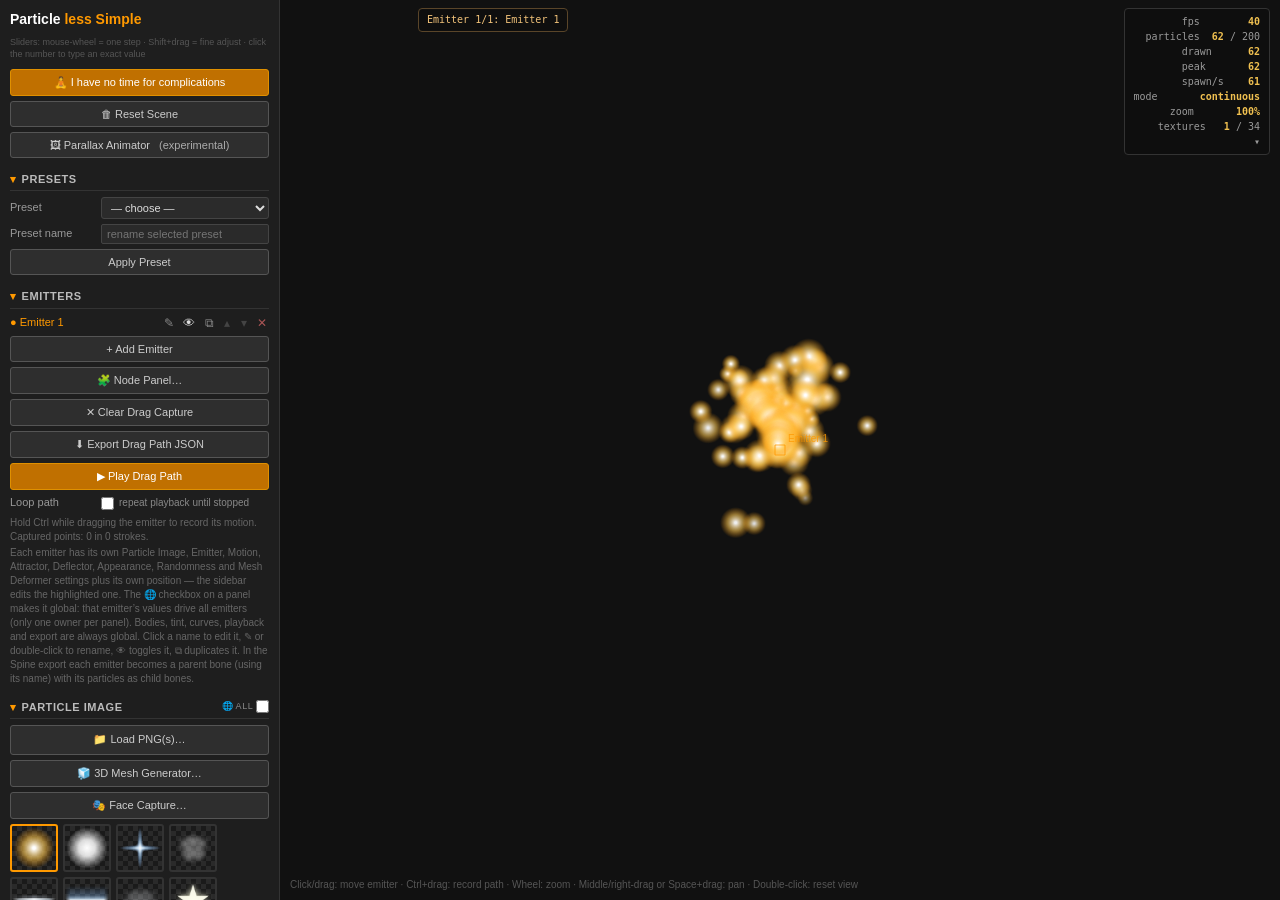
==== commit c5bf63fb: "Add flake-sheet generator (Make Sheet panel), snowsheet preset, and Wind Z (gravZ) motion field" ====
--- a/simple.html
+++ b/simple.html
@@ -87,6 +87,7 @@
     <option value="fountain">⛲ Fountain</option>
     <option value="rain">🌧 Rain</option>
     <option value="snow">❄ Snow</option>
+    <option value="snowsheet">❄ Snow (flake sheets)</option>
     <option value="smoke">💨 Smoke</option>
     <option value="fog">🌫 Fog (background)</option>
     <option value="fireflies">✨ Fireflies</option>
@@ -132,6 +133,15 @@
   <div class="row" id="seqFpsRow" style="display:none"><label>Seq FPS</label><input type="range" id="seqFps" min="1" max="60" value="30" oninput="sync(this)"><span class="val">30</span></div>
   <div class="row" id="seqFitRow" style="display:none"><label>Fit life</label><input type="checkbox" id="seqFitLife" style="accent-color:#f90;cursor:pointer"><span style="color:#888;font-size:10px">play once over lifetime instead of looping</span></div>
   <div style="font-size:10px;color:#666;margin-bottom:2px">Uploads are saved to your browser library automatically. ✕ removes from library too. A numbered file (name_01…) is offered as a sequence — tick the checkbox to load the remaining frames from its folder (the folder is granted once, then remembered — later sequences load silently). Plays as a flipbook, exports to Spine as a native sequence attachment (or per-frame attachment keys — see Export).</div>
+
+  <h2>Make Sheet</h2>
+  <div class="row"><label>Kind</label><select id="sheetKind"><option value="snowflake">Snowflake</option><option value="flake">Flake</option><option value="butterfly">Butterfly</option></select></div>
+  <div class="row"><label>Cell size</label><input type="number" id="sheetCellSize" value="256" min="64" max="1024" style="width:80px"><span class="val">px</span></div>
+  <div class="row"><label>Cols</label><input type="number" id="sheetCols" value="4" min="1" max="16" style="width:60px"><label style="width:40px">Rows</label><input type="number" id="sheetRows" value="4" min="1" max="16" style="width:60px"></div>
+  <div class="row"><label>Scale jitter</label><input type="range" id="sheetScaleJitter" min="0" max="100" value="30" oninput="sync(this)"><span class="val">30</span></div>
+  <div class="row"><label>Position jitter</label><input type="range" id="sheetPosJitter" min="0" max="0.5" step="0.01" value="0.2" oninput="sync(this)"><span class="val">0.20</span></div>
+  <div class="row"><label>Rotation jitter</label><input type="range" id="sheetRotJitter" min="0" max="180" value="45" oninput="sync(this)"><span class="val">45°</span></div>
+  <button class="btn" onclick="createSheetFromKind()">Create Sheet and Add to Gallery</button>
 
   <h2>Emitter<label style="float:right;font-weight:400;font-size:9px;color:#888;cursor:pointer"><span id="globhint_emitter">🌐 all</span> <input type="checkbox" id="glob_emitter" onchange="onGlobToggle('emitter',this.checked)" style="accent-color:#f90;vertical-align:middle;cursor:pointer"></label></h2>
   <div class="row"><label>Mode</label><select id="mode" onchange="onModeChange()"><option value="cont">Continuous</option><option value="burst">Burst</option></select></div>
@@ -168,6 +178,7 @@
   <div class="row"><label>Gravity</label><input type="range" id="gravY" min="-1000" max="1000" value="200" oninput="sync(this)"><span class="val">200</span></div>
   <div class="row"><label>Wind</label><input type="range" id="gravX" min="-1000" max="1000" value="0" oninput="sync(this)"><span class="val">0</span></div>
   <div class="row"><label>Wind dir °</label><canvas id="windDialCv" width="44" height="44" style="width:26px;height:26px;flex:0 0 26px;cursor:pointer;border-radius:50%" title="Drag like a clock hand — Shift snaps to 15°"></canvas><input type="range" id="windDir" min="0" max="360" value="0" oninput="sync(this)" style="flex:1;min-width:0"><span class="val">0</span></div>
+  <div class="row"><label>Wind Z</label><input type="range" id="gravZ" min="-1000" max="1000" value="0" oninput="sync(this)"><span class="val">0</span></div>
   <div class="row"><label>Drag</label><input type="range" id="drag" min="0" max="3" step="0.05" value="0" oninput="sync(this)"><span class="val">0</span></div>
   <div class="row"><label>Turbulence</label><input type="range" id="turbAmp" min="0" max="1500" step="10" value="0" oninput="sync(this)"><span class="val">0</span></div>
   <div class="row"><label>Turb scale</label><input type="range" id="turbScale" min="10" max="600" step="5" value="120" oninput="sync(this)"><span class="val">120</span></div>
@@ -699,7 +710,7 @@
 var EM_GROUPS={
   image:[],
   emitter:['mode','rate','rateCurveOn','maxCount','emDelay','emitShape','emitMeshShape','emitMeshMode','emitMeshRX','emitMeshRY','emitMeshSpin','emitW','emitH','emitDensity','emitDepth','emFollowPath','emFollowSpeed','life'],
-  motion:['speed','speedVar','inheritVel','angle','spread','gravY','gravX','windDir','drag','turbAmp','turbScale','turbSpeed','fireflyBias','vortexAmp','pFollowPath','pFollowW'],
+  motion:['speed','speedVar','inheritVel','angle','spread','gravY','gravX','gravZ','windDir','drag','turbAmp','turbScale','turbSpeed','fireflyBias','vortexAmp','pFollowPath','pFollowW'],
   attractor:['attractOn','attractForce','attractRadius','attractFalloff','attractPath'],
   deflector:['defOn','defAction','defBounce','defFriction','defXformTex','defXformLife','defRandBounce','defRandFriction','defScatter','defPath'],
   mesh:['meshOn','meshN','meshWeight'],
@@ -2243,6 +2254,111 @@
     g.fillStyle='rgba(255,255,255,0.95)';g.fill();
     g.restore();
   }));
+  // flake sheets: ONE larger image holding several random-shaped snowflakes.
+  // A single particle then reads as a whole cluster of flakes — far fewer
+  // particles are needed, and the Spine export needs far fewer bones/slots.
+  (function(){
+    // deterministic per-sheet RNG so the three sheets differ but stay stable
+    function flakeSheet(name,seed,count){
+      var s=seed;
+      function rnd(){s=(s*1103515245+12345)&0x7fffffff;return s/0x7fffffff;}
+      var t=makeTex(name,function(g){
+        var N=256;
+        // scatter flakes; keep them inside the canvas with a margin
+        for(var i=0;i<count;i++){
+          var r=14+rnd()*20;
+          var x=r+8+rnd()*(N-2*(r+8)),y=r+8+rnd()*(N-2*(r+8));
+          var arms=5+((rnd()*4)|0),branches=2+((rnd()*3)|0);
+          g.save();g.translate(x,y);g.rotate(rnd()*Math.PI*2);
+          g.strokeStyle='rgba(255,255,255,'+(0.75+rnd()*0.25)+')';
+          g.lineCap='round';g.lineWidth=1.4+rnd()*1.6;
+          g.shadowColor='rgba(190,225,255,0.8)';g.shadowBlur=3;
+          for(var a2=0;a2<arms;a2++){
+            g.save();g.rotate(a2/arms*Math.PI*2);
+            g.beginPath();g.moveTo(0,0);g.lineTo(0,-r);g.stroke();
+            for(var b2=1;b2<=branches;b2++){
+              var tt=b2/(branches+1)*r,ln=r*(0.18+rnd()*0.2),sp2=0.5+rnd()*0.5;
+              g.beginPath();g.moveTo(0,-tt);g.lineTo(Math.sin(sp2)*ln,-tt-Math.cos(sp2)*ln);
+              g.moveTo(0,-tt);g.lineTo(-Math.sin(sp2)*ln,-tt-Math.cos(sp2)*ln);g.stroke();
+            }
+            g.restore();
+          }
+          g.beginPath();g.arc(0,0,1.6+rnd()*1.4,0,Math.PI*2);
+          g.fillStyle='rgba(255,255,255,0.9)';g.fill();
+          g.restore();
+        }
+      },256);
+      return t;
+    }
+    arr.push(flakeSheet('flake sheet A',7,7));
+    arr.push(flakeSheet('flake sheet B',31,6));
+    arr.push(flakeSheet('flake sheet C',97,8));
+  })();
+  // helper: draw a single flake/particle into an arbitrary context
+  function drawFlakeGeneric(g,cx,cy,radius,kind){
+    g.save();g.translate(cx,cy);
+    if(kind==='butterfly'){
+      // simple butterfly silhouette scaled to radius
+      var s=radius/32; g.scale(s,s); g.translate(0,0);
+      g.fillStyle='rgba(255,255,255,0.95)';
+      g.beginPath(); g.moveTo(2,-3); g.bezierCurveTo(8,-24,26,-28,29,-16); g.bezierCurveTo(31,-7,18,-1,3,0); g.closePath(); g.fill();
+      g.beginPath(); g.moveTo(2,1); g.bezierCurveTo(16,3,24,10,20,18); g.bezierCurveTo(16,25,5,20,2,6); g.closePath(); g.fill();
+      g.restore(); return;
+    }
+    // snowflake / flake style
+    var arms = kind==='snowflake'?6:(5+Math.floor(Math.random()*3));
+    var branches = kind==='snowflake'?3:2;
+    g.strokeStyle='rgba(255,255,255,'+(0.8+Math.random()*0.2)+')';
+    g.lineCap='round'; g.lineWidth=1.2; g.shadowColor='rgba(190,225,255,0.8)'; g.shadowBlur=2;
+    for(var a=0;a<arms;a++){
+      g.save(); g.rotate(a/arms*Math.PI*2);
+      g.beginPath(); g.moveTo(0,0); g.lineTo(0,-radius); g.stroke();
+      for(var b=1;b<=branches;b++){
+        var t=(b/(branches+1))*radius; var len=radius*(0.12+Math.random()*0.25);
+        var sp=0.4+Math.random()*0.6;
+        g.beginPath(); g.moveTo(0,-t); g.lineTo(Math.sin(sp)*len,-t-Math.cos(sp)*len); g.moveTo(0,-t); g.lineTo(-Math.sin(sp)*len,-t-Math.cos(sp)*len); g.stroke();
+      }
+      g.restore();
+    }
+    g.beginPath(); g.arc(0,0,Math.max(1,radius*0.06),0,Math.PI*2); g.fillStyle='rgba(255,255,255,0.9)'; g.fill();
+    g.restore();
+  }
+
+  // create a sheet image from the selected kind and options, add to textures
+  function createSheetFromKind(){
+    var kind=document.getElementById('sheetKind').value;
+    var cell = Math.max(32,parseInt(document.getElementById('sheetCellSize').value,10)||256);
+    var cols = Math.max(1,parseInt(document.getElementById('sheetCols').value,10)||4);
+    var rows = Math.max(1,parseInt(document.getElementById('sheetRows').value,10)||4);
+    var scaleJ = (parseInt(document.getElementById('sheetScaleJitter').value,10)||30)/100;
+    var posJ = parseFloat(document.getElementById('sheetPosJitter').value)||0.2;
+    var rotJ = (parseInt(document.getElementById('sheetRotJitter').value,10)||45)*Math.PI/180;
+    var W = cols*cell, H = rows*cell;
+    var cv = document.createElement('canvas'); cv.width=W; cv.height=H;
+    var g = cv.getContext('2d'); g.clearRect(0,0,W,H);
+    for(var r=0;r<rows;r++){
+      for(var c=0;c<cols;c++){
+        var cx = c*cell + cell/2 + (Math.random()*2-1)*cell*posJ;
+        var cy = r*cell + cell/2 + (Math.random()*2-1)*cell*posJ;
+        var scl = 1 - (Math.random()*scaleJ);
+        var rr = (cell*0.45)*scl;
+        g.save(); g.translate(cx,cy); g.rotate((Math.random()*2-1)*rotJ);
+        drawFlakeGeneric(g,0,0,rr,kind);
+        g.restore();
+      }
+    }
+    var dataUrl = cv.toDataURL('image/png');
+    var name = 'sheet_'+kind+'_'+Date.now();
+    var img = new Image();
+    img.onload = function(){
+      textures.push({img:img,sel:true,name:name,builtin:false});
+      try{libSave(name,dataUrl);}catch(e){}
+      rebuildGallery();
+      ensureOneSelected();
+      rebuildSpawnPool();
+    };
+    img.src = dataUrl;
+  }
   arr.push(makeTex('butterfly',function(g){
     // white butterfly silhouette — stays white so the tint gradient colors it
     g.save();g.translate(32,33);
@@ -2906,6 +3022,12 @@
       pool.push({seq:fr,img:fr[0].img,name:fr[0].name});
     }else pool.push(t);
   });
+  // fallback: never leave an emitter with an empty pool (would stop spawning
+  // after existing particles die, which looks like particles "disappear")
+  if(!pool.length&&textures.length){
+    var anySel=textures.find(function(t){return t.sel;});
+    pool.push(anySel||textures[0]);
+  }
   return pool;
 }
 // advance a flipbook particle to the frame matching its age
@@ -3030,6 +3152,7 @@
 
 // ── Persistent image library (IndexedDB) ─────────────────
 var _db=null;
+var _skipSessionRestore=false;
 (function(){
   var req=indexedDB.open('particleSimpleLib',3);
   req.onupgradeneeded=function(e){
@@ -3058,6 +3181,7 @@
     try{
       var stx=_db.transaction('session','readonly').objectStore('session').get('current');
       stx.onsuccess=function(){
+        if(_skipSessionRestore)return;
         if(!stx.result||!stx.result.data)return;
         try{
           var proj=JSON.parse(stx.result.data);
@@ -3065,6 +3189,8 @@
         }catch(e3){}
       };
     }catch(e4){}
+    // If a save was requested before IndexedDB was ready, flush it now.
+    setTimeout(function(){ if(window._savePending) try{ sessSave(); }catch(e){} }, 120);
   };
 })();
 function seqDirSave(){
@@ -3188,6 +3314,16 @@
     randAll:15,randLife:30,randSpin:80,randGrav:40,randScale:30,randFade:20,randOpacity:30,
     turbAmp:70,turbScale:260,turbSpeed:0.5,
     texName:['snowflake','flake'],
+    loopOn:false,totFrames:300,emitTop:true},
+  // group-image snow: each particle is a whole CLUSTER of random flakes baked
+  // into one texture — a dense snowfall from very few particles, so the Spine
+  // export needs only a fraction of the bones/slots
+  snowsheet:{mode:'cont',rate:12,maxCount:120,emitShape:'line',emitW:1400,emitH:0,life:9,
+    speed:45,speedVar:20,angle:90,spread:30,gravY:22,gravX:8,drag:0.3,
+    size:170,sizeVar:70,endScale:0.95,spin:14,fade:0.25,blend:'source-over',
+    randAll:15,randLife:30,randSpin:80,randGrav:40,randScale:30,randFade:20,randOpacity:35,
+    turbAmp:55,turbScale:300,turbSpeed:0.4,
+    texName:['flake sheet A','flake sheet B','flake sheet C'],
     loopOn:false,totFrames:300,emitTop:true},
   smoke:{mode:'cont',rate:40,maxCount:200,emitShape:'circle',emitW:60,emitH:20,life:4,
     speed:80,speedVar:30,angle:270,spread:25,gravY:-60,gravX:0,drag:0.4,
@@ -3402,7 +3538,7 @@
   col3dOn:false,col3dShape:'sphere',col3dMode:'contain',col3dBounce:0.4,speedStretch:0,
   attractOn:false,attractForce:600,attractRadius:0,attractFalloff:'linear',
   defOn:false,defAction:'bounce',defBounce:0.6,defFriction:0.1,defRandBounce:0,defRandFriction:0,defScatter:0,defXformLife:0.6,
-  tintMode:'off',randOpacity:0,emitDensity:0,alphaCurveOn:false,alignRot:false,faceCam:false,stretch:1,flapHz:7,flapVar:25};
+  tintMode:'off',randOpacity:0,emitDensity:0,rateCurveOn:false,alphaCurveOn:false,alignRot:false,faceCam:false,stretch:1,flapHz:7,flapVar:25};
 function applyPreset(){
   var key=document.getElementById('presetSel').value;
   var p=PRESETS[key];
@@ -8512,8 +8648,8 @@
     for(var i2=particles.length-1;i2>=0;i2--){
       var q=particles[i2];if(q._lgt)continue;q.age+=dt;
       if(q.age>=q.life){particles.splice(i2,1);continue;}
-      var qs=q.em.s,_wv=windXY(q.em),gx=_wv.x,gy=EV(q.em,'gravY')+_wv.y,drag=EV(q.em,'drag');
-      var gm=q.gravMul||1;q.vx+=gx*gm*dt;q.vy+=gy*gm*dt;
+      var qs=q.em.s,_wv=windXY(q.em),gx=_wv.x,gy=EV(q.em,'gravY')+_wv.y,gz=EV(q.em,'gravZ')||0,drag=EV(q.em,'drag');
+      var gm=q.gravMul||1;q.vx+=gx*gm*dt;q.vy+=gy*gm*dt;q.vz=(q.vz||0)+gz*gm*dt;
       applyAttractor(q,dt);
       applyTurbulence(q,dt);
       applyDispMap(q,dt);
@@ -9670,11 +9806,14 @@
 // Any edit marks the session dirty; every 2 s the whole project (same format
 // as Save Project) is written to IndexedDB and restored on the next load.
 var _sessDirty=false;
+// If a save is requested before IndexedDB opens, remember and flush once ready.
+var _savePending=false;
 function sessSave(){
-  if(!_db)return;
+  if(!_db){ _savePending=true; return; }
   try{
     var data=JSON.stringify(buildProject());
     _db.transaction('session','readwrite').objectStore('session').put({id:'current',data:data,t:Date.now()});
+    _savePending=false;
   }catch(e){}
 }
 document.addEventListener('input',function(){_sessDirty=true;},true);
@@ -9721,6 +9860,7 @@
 // ── Reset whole scene ────────────────────────────────────
 function resetScene(){
   if(!confirm('Reset the whole scene? Emitters, nodes, paths, camera keys, lights, bodies, images, background and every setting go back to defaults.'))return;
+  _skipSessionRestore=true;
   // node-editor selection first — a selected node must not hijack the sidebar
   _npSel=null;_npHover=null;_npEditNode=null;
   resetDefaults();                                   // sliders/selects → defaults (needs the old emitters alive)
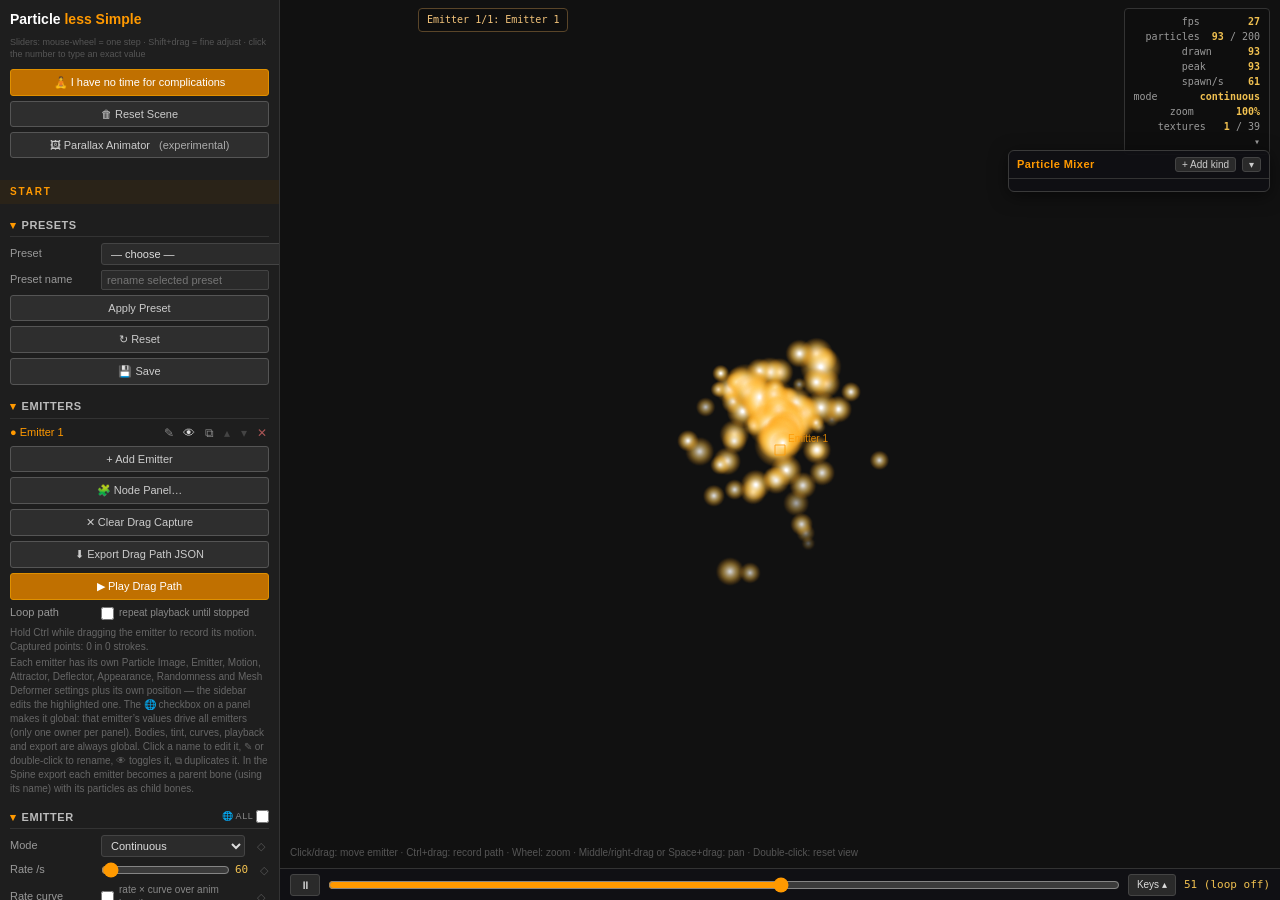
==== commit b8b8e54f: "Particle Studio: keyframes, Particle Mixer, new presets, all Spine versions - Keyframe any setting (" ====
--- a/simple.html
+++ b/simple.html
@@ -15,6 +15,7 @@
 h2:hover{color:#fff}
 h2::before{content:'\25be';display:inline-block;margin-right:5px;color:#f90;transition:transform .12s ease}
 h2.collapsed::before{transform:rotate(-90deg)}
+.grp{margin:22px -10px 2px;padding:5px 10px;font-size:10px;font-weight:700;letter-spacing:.18em;text-transform:uppercase;color:#f90;background:#2a2318;border-top:1px solid #f9044;border-bottom:1px solid #f9044}
 .sec-body.collapsed{display:none}
 .row{display:flex;align-items:center;gap:5px;margin-bottom:5px}
 .row label{width:86px;flex-shrink:0;color:#999;font-size:11px}
@@ -34,7 +35,73 @@
 .tex-thumb:hover .x{display:block}
 #stage{flex:1;position:relative}
 canvas{display:block;width:100%;height:100%;cursor:crosshair}
-#hint{position:absolute;bottom:8px;left:10px;font-size:10px;color:#555;pointer-events:none}
+#kindPanel{position:absolute;top:150px;right:10px;width:262px;max-height:calc(100% - 200px);display:flex;flex-direction:column;background:rgba(16,16,20,.93);border:1px solid #3a3a3a;border-radius:6px;z-index:6;font-size:11px;color:#ccc;box-shadow:0 4px 18px rgba(0,0,0,.5)}
+#kindPanel .kphead{display:flex;align-items:center;gap:6px;padding:6px 8px;cursor:move;border-bottom:1px solid #333;user-select:none}
+#kindPanel .kphead b{flex:1;color:#f90;font-size:11px;letter-spacing:.04em;overflow:hidden;text-overflow:ellipsis;white-space:nowrap}
+#kindPanel .kpbtn{background:#2a2a2a;border:1px solid #444;color:#ccc;border-radius:3px;cursor:pointer;font-size:10px;padding:1px 6px}
+#kindPanel .kpbtn:hover{border-color:#f90;color:#fff}
+#kindPanel .kpbtn:disabled{opacity:.35;cursor:default}
+#kindPanel .kpbody{overflow-y:auto;padding:6px 8px}
+#kindPanel.collapsed .kpbody,#kindPanel.collapsed .kppick{display:none!important}
+#kindPanel .kprow{border:1px solid #2e2e2e;border-radius:4px;padding:5px;margin-bottom:6px;background:#1b1b1f}
+#kindPanel .kptop{display:flex;align-items:center;gap:6px;margin-bottom:4px}
+#kindPanel .kptop img{width:36px;height:36px;object-fit:contain;background:#111;border:1px solid #444;border-radius:3px;cursor:pointer;flex:none}
+#kindPanel .kptop img:hover{border-color:#f90}
+#kindPanel .kpname{flex:1;overflow:hidden;text-overflow:ellipsis;white-space:nowrap;color:#ddd;min-width:0}
+#kindPanel .kpline{display:flex;align-items:center;gap:6px;margin-top:2px}
+#kindPanel .kpline label{width:38px;color:#888;font-size:10px}
+#kindPanel .kpline input[type=range]{flex:1;accent-color:#f90;min-width:0}
+#kindPanel .kpline input[type=number]{width:52px;background:#222;border:1px solid #444;color:#ddd;font-size:10px;padding:1px 3px}
+#kindPanel .kppick{display:grid;grid-template-columns:repeat(5,1fr);gap:4px;padding:6px;border-top:1px solid #333;max-height:220px;overflow-y:auto}
+#kindPanel .kppick img{width:100%;aspect-ratio:1;object-fit:contain;background:#111;border:1px solid #333;border-radius:3px;cursor:pointer}
+#kindPanel .kppick img:hover{border-color:#f90}
+.kbtn{flex:none;width:16px;height:16px;margin-left:3px;padding:0;border:none;background:none;color:#555;font-size:11px;line-height:16px;cursor:pointer}
+.kbtn:hover{color:#f90}
+.kbtn.kanim{color:#c87a00}
+.kbtn.kon{color:#ffb020;text-shadow:0 0 4px rgba(255,160,0,.7)}
+#tlKeys{position:absolute;left:0;right:0;top:-5px;height:9px;pointer-events:none}
+.tlkey{position:absolute;top:0;width:8px;height:8px;background:#ffb020;transform:rotate(45deg);border:1px solid #1a1a1a;cursor:pointer;pointer-events:auto}
+.tlkey:hover{background:#fff}
+#dopeSheet{position:absolute;left:0;right:0;bottom:32px;max-height:45%;display:none;flex-direction:column;background:rgba(14,14,18,.96);border-top:1px solid #3a3a3a;z-index:7;font-size:10px;color:#bbb;user-select:none}
+#dopeSheet .dshead{display:flex;gap:8px;align-items:center;padding:3px 8px;border-bottom:1px solid #2a2a2a}
+#dopeSheet .dshead b{color:#f90;font-size:10px;letter-spacing:.06em}
+#dopeSheet .dshelp{color:#666;margin-left:auto;white-space:nowrap;overflow:hidden;text-overflow:ellipsis}
+#dsInfo{color:#ffb020}
+#dsDel{background:#2a2a2a;border:1px solid #444;color:#ddd;border-radius:3px;cursor:pointer;font-size:10px;padding:1px 7px}
+#dsDel:hover{border-color:#f55;color:#fff}
+#dopeSheet .dsrulerrow{display:flex;height:16px;border-bottom:1px solid #2a2a2a;flex:none}
+#dopeSheet .dslabel{width:210px;flex:none;padding:0 6px;line-height:18px;overflow:hidden;text-overflow:ellipsis;white-space:nowrap;cursor:pointer}
+#dopeSheet .dslabel:hover{color:#fff}
+#dsRuler{flex:1;position:relative;cursor:pointer}
+#dopeSheet .dstick{position:absolute;top:2px;font:9px monospace;color:#777;transform:translateX(-50%)}
+#dsRows{overflow-y:auto;position:relative;flex:1;min-height:0}
+#dopeSheet .dsgroup{padding:2px 6px;color:#f90;font-weight:700;background:#1a1610;border-bottom:1px solid #2a2a2a}
+#dopeSheet .dsrow{display:flex;height:18px;border-bottom:1px solid #222}
+#dopeSheet .dsrow:hover{background:#1c1c22}
+#dopeSheet .dslane{flex:1;position:relative;cursor:crosshair}
+#dopeSheet .dskey{position:absolute;top:4px;width:9px;height:9px;background:#c87a00;transform:rotate(45deg);border:1px solid #111;cursor:pointer}
+#dopeSheet .dskey:hover{background:#ffb020}
+#dopeSheet .dskey.sel{background:#fff;box-shadow:0 0 5px #ffb020}
+#dsMarq{position:absolute;border:1px dashed #ffb020;background:rgba(255,176,32,.1);display:none;pointer-events:none;z-index:2}
+#dsPlayhead{position:absolute;top:22px;bottom:0;width:1px;background:#ff5050;pointer-events:none;z-index:3}
+#dsEmpty{padding:10px;color:#777;display:none}
+#dsBtn{background:#2a2a2a;border:1px solid #444;color:#ddd;border-radius:3px;height:22px;cursor:pointer;font-size:10px;padding:0 8px;white-space:nowrap}
+#dsBtn:hover{border-color:#f90}
+#tex-mix{margin:4px 0 6px}
+#tex-mix .mixhead{display:flex;font-size:9px;color:#777;padding:0 2px 2px;gap:6px}
+#tex-mix .mixrow{display:flex;align-items:center;gap:6px;padding:2px;border-radius:3px}
+#tex-mix .mixrow:hover{background:#262626}
+#tex-mix img{width:22px;height:22px;object-fit:contain;background:#151515;border-radius:2px;flex:none}
+#tex-mix .mixname{flex:1;font-size:10px;color:#bbb;overflow:hidden;text-overflow:ellipsis;white-space:nowrap;min-width:0}
+#tex-mix input[type=number]{width:46px;background:#222;border:1px solid #444;color:#ddd;font-size:10px;padding:1px 3px}
+#tex-mix input[type=range]{width:64px;accent-color:#f90}
+#tex-mix .mixpct{width:30px;text-align:right;font:10px monospace;color:#f0c050}
+#hint{position:absolute;bottom:40px;left:10px;font-size:10px;color:#555;pointer-events:none}
+#timeline{position:absolute;left:0;right:0;bottom:0;height:32px;display:flex;align-items:center;gap:8px;padding:0 10px;background:rgba(16,16,20,.9);border-top:1px solid #333;z-index:5;user-select:none}
+#timeline input[type=range]{flex:1;accent-color:#f90;cursor:pointer;margin:0}
+#tlPlay{background:#2a2a2a;border:1px solid #444;color:#ddd;border-radius:3px;width:30px;height:22px;cursor:pointer;font-size:11px;padding:0}
+#tlPlay:hover{border-color:#f90}
+#tlLabel{font:11px monospace;color:#f0c050;min-width:86px;text-align:right}
 #stats{position:absolute;top:8px;right:10px;font:10px/1.5 monospace;color:#9a9a9a;background:rgba(14,14,14,.82);border:1px solid #333;border-radius:4px;padding:5px 9px;cursor:pointer;user-select:none;white-space:pre;text-align:right}
 #stats b{color:#f0c050;font-weight:700}
 #rec{display:none;position:absolute;top:8px;left:10px;font:bold 11px/1 monospace;color:#f44;background:rgba(14,14,14,.82);border:1px solid #a33;border-radius:4px;padding:5px 9px;pointer-events:none;user-select:none}
@@ -73,11 +140,16 @@
   <button class="btn" onclick="resetScene()">🗑 Reset Scene</button>
   <button class="btn" onclick="openParallaxPanel()" title="Experimental feature: may change">🖼 Parallax Animator <small style="opacity:0.8;font-size:11px;margin-left:6px">(experimental)</small></button>
 
+  <div class="grp">Start</div>
   <h2>Presets</h2>
   <div class="row"><label>Preset</label><select id="presetSel" onchange="refreshPresetLabelEditor()">
     <option value="">— choose —</option>
     <option value="explosion">💥 Explosion</option>
     <option value="magicblast">🪄 Magic Blast</option>
+    <option value="camblow">💨 Blow at Camera</option>
+    <option value="magical_explosion">✨ Magical Explosion (sparkles)</option>
+    <option value="magical_wisps">🌌 Magical Wisps (layer 2)</option>
+    <option value="magical_glow">💫 Magical Glow (layer 3)</option>
     <option value="volcano">🌋 Volcano</option>
     <option value="rocket">🚀 Rocket Engine</option>
     <option value="nuke">☢️ Atom Bomb</option>
@@ -102,6 +174,7 @@
     <option value="embers">🕯 Embers</option>
     <option value="jackpot">💎 Jackpot</option>
     <option value="fire">🔥 Fire</option>
+    <option value="flame">🔥 Flame (licking teardrop)</option>
     <option value="twister">🌪 Twister</option>
     <option value="galaxy">🌌 Galaxy</option>
     <option value="snowball">🔮 Snowball</option>
@@ -109,9 +182,13 @@
     <option value="sparks">⚡ Sparks</option>
     <option value="lightning">🌩 Lightning (arc)</option>
     <option value="bubbles">🫧 Bubbles</option>
+    <option value="bubbletrans">🫧 Bubble Transition (50 frames)</option>
+    <option value="winevents">🎉 Win Events</option>
   </select></div>
   <div class="row"><label>Preset name</label><input type="text" id="presetLabel" placeholder="rename selected preset" oninput="renameSelectedPreset()"></div>
   <button class="btn" onclick="applyPreset()">Apply Preset</button>
+  <button class="btn" onclick="resetScene()">↻ Reset</button>
+  <button class="btn" onclick="savePreset()">💾 Save</button>
 
   <h2>Emitters</h2>
   <div id="emList" style="margin-bottom:4px"></div>
@@ -123,25 +200,6 @@
   <div class="row"><label>Loop path</label><input type="checkbox" id="emCapLoop" style="accent-color:#f90;cursor:pointer"><span style="color:#888;font-size:10px">repeat playback until stopped</span></div>
   <div id="emCapInfo" style="font-size:10px;color:#666;margin-bottom:2px">Hold Ctrl while dragging the emitter to record its motion. Captured points: 0.</div>
   <div style="font-size:10px;color:#666;margin-bottom:2px">Each emitter has its own Particle Image, Emitter, Motion, Attractor, Deflector, Appearance, Randomness and Mesh Deformer settings plus its own position — the sidebar edits the highlighted one. The 🌐 checkbox on a panel makes it global: that emitter’s values drive all emitters (only one owner per panel). Bodies, tint, curves, playback and export are always global. Click a name to edit it, ✎ or double-click to rename, 👁 toggles it, ⧉ duplicates it. In the Spine export each emitter becomes a parent bone (using its name) with its particles as child bones.</div>
-
-  <h2>Particle Image<label style="float:right;font-weight:400;font-size:9px;color:#888;cursor:pointer"><span id="globhint_image">🌐 all</span> <input type="checkbox" id="glob_image" onchange="onGlobToggle('image',this.checked)" style="accent-color:#f90;vertical-align:middle;cursor:pointer"></label></h2>
-  <label class="btn" onclick="return pickImages(event)">📁 Load PNG(s)…<input type="file" accept="image/png,image/webp,image/gif" multiple style="display:none" onchange="loadImages(this)"></label>
-  <button class="btn" onclick="mesh3dOpen()">🧊 3D Mesh Generator…</button>
-  <button class="btn" onclick="faceCapOpen()" title="Webcam → live 3D face mesh → particles. Snapshot or record a looping sequence into the gallery.">🎭 Face Capture…</button>
-  <div id="tex-gallery"></div>
-  <div id="seq-list"></div>
-  <div class="row" id="seqFpsRow" style="display:none"><label>Seq FPS</label><input type="range" id="seqFps" min="1" max="60" value="30" oninput="sync(this)"><span class="val">30</span></div>
-  <div class="row" id="seqFitRow" style="display:none"><label>Fit life</label><input type="checkbox" id="seqFitLife" style="accent-color:#f90;cursor:pointer"><span style="color:#888;font-size:10px">play once over lifetime instead of looping</span></div>
-  <div style="font-size:10px;color:#666;margin-bottom:2px">Uploads are saved to your browser library automatically. ✕ removes from library too. A numbered file (name_01…) is offered as a sequence — tick the checkbox to load the remaining frames from its folder (the folder is granted once, then remembered — later sequences load silently). Plays as a flipbook, exports to Spine as a native sequence attachment (or per-frame attachment keys — see Export).</div>
-
-  <h2>Make Sheet</h2>
-  <div class="row"><label>Kind</label><select id="sheetKind"><option value="snowflake">Snowflake</option><option value="flake">Flake</option><option value="butterfly">Butterfly</option></select></div>
-  <div class="row"><label>Cell size</label><input type="number" id="sheetCellSize" value="256" min="64" max="1024" style="width:80px"><span class="val">px</span></div>
-  <div class="row"><label>Cols</label><input type="number" id="sheetCols" value="4" min="1" max="16" style="width:60px"><label style="width:40px">Rows</label><input type="number" id="sheetRows" value="4" min="1" max="16" style="width:60px"></div>
-  <div class="row"><label>Scale jitter</label><input type="range" id="sheetScaleJitter" min="0" max="100" value="30" oninput="sync(this)"><span class="val">30</span></div>
-  <div class="row"><label>Position jitter</label><input type="range" id="sheetPosJitter" min="0" max="0.5" step="0.01" value="0.2" oninput="sync(this)"><span class="val">0.20</span></div>
-  <div class="row"><label>Rotation jitter</label><input type="range" id="sheetRotJitter" min="0" max="180" value="45" oninput="sync(this)"><span class="val">45°</span></div>
-  <button class="btn" onclick="createSheetFromKind()">Create Sheet and Add to Gallery</button>
 
   <h2>Emitter<label style="float:right;font-weight:400;font-size:9px;color:#888;cursor:pointer"><span id="globhint_emitter">🌐 all</span> <input type="checkbox" id="glob_emitter" onchange="onGlobToggle('emitter',this.checked)" style="accent-color:#f90;vertical-align:middle;cursor:pointer"></label></h2>
   <div class="row"><label>Mode</label><select id="mode" onchange="onModeChange()"><option value="cont">Continuous</option><option value="burst">Burst</option></select></div>
@@ -160,7 +218,7 @@
     <div class="row"><label>Rot Y °</label><input type="range" id="emitMeshRY" min="-180" max="180" value="0" oninput="sync(this)"><span class="val">0</span></div>
     <div class="row"><label>Spin °/s</label><input type="range" id="emitMeshSpin" min="-360" max="360" value="30" oninput="sync(this)"><span class="val">30</span></div>
   </div>
-  <div class="row"><label>Emitter W</label><input type="range" id="emitW" min="0" max="1200" value="10" oninput="sync(this)"><span class="val">10</span></div>
+  <div class="row"><label>Emitter W</label><input type="range" id="emitW" min="0" max="4000" value="10" oninput="sync(this)"><span class="val">10</span></div>
   <div class="row"><label>Emitter H</label><input type="range" id="emitH" min="0" max="1200" value="10" oninput="sync(this)"><span class="val">10</span></div>
   <div class="row"><label>Density</label><input type="range" id="emitDensity" min="-100" max="100" value="0" oninput="sync(this)"><span class="val">0</span></div>
   <div class="row"><label>Depth</label><input type="range" id="emitDepth" min="0" max="1000" value="0" oninput="sync(this)"><span class="val">0</span></div>
@@ -169,6 +227,67 @@
   <div class="row"><label>Path cycles</label><input type="range" id="emFollowSpeed" min="0.25" max="8" step="0.25" value="1" oninput="sync(this)"><span class="val">1</span></div>
   <div class="row"><label>Lifetime s</label><input type="range" id="life" min="0.2" max="10" step="0.1" value="2.5" oninput="sync(this)"><span class="val">2.5</span></div>
 
+  <div class="grp">Particle look</div>
+  <h2>Particle Image<label style="float:right;font-weight:400;font-size:9px;color:#888;cursor:pointer"><span id="globhint_image">🌐 all</span> <input type="checkbox" id="glob_image" onchange="onGlobToggle('image',this.checked)" style="accent-color:#f90;vertical-align:middle;cursor:pointer"></label></h2>
+  <label class="btn" onclick="return pickImages(event)">📁 Load PNG(s)…<input type="file" accept="image/png,image/webp,image/gif" multiple style="display:none" onchange="loadImages(this)"></label>
+  <button class="btn" onclick="mesh3dOpen()">🧊 3D Mesh Generator…</button>
+  <button class="btn" onclick="faceCapOpen()" title="Webcam → live 3D face mesh → particles. Snapshot or record a looping sequence into the gallery.">🎭 Face Capture…</button>
+  <div id="tex-gallery"></div>
+  <div id="tex-mix"></div>
+  <div id="seq-list"></div>
+  <div class="row" id="seqFpsRow" style="display:none"><label>Seq FPS</label><input type="range" id="seqFps" min="1" max="60" value="30" oninput="sync(this)"><span class="val">30</span></div>
+  <div class="row" id="seqFitRow" style="display:none"><label>Fit life</label><input type="checkbox" id="seqFitLife" style="accent-color:#f90;cursor:pointer"><span style="color:#888;font-size:10px">play once over lifetime instead of looping</span></div>
+  <div style="font-size:10px;color:#666;margin-bottom:2px">Uploads are saved to your browser library automatically. ✕ removes from library too. A numbered file (name_01…) is offered as a sequence — tick the checkbox to load the remaining frames from its folder (the folder is granted once, then remembered — later sequences load silently). Plays as a flipbook, exports to Spine as a native sequence attachment (or per-frame attachment keys — see Export).</div>
+
+  <h2>Make Sheet</h2>
+  <div class="row"><label>Kind</label><select id="sheetKind"><option value="snowflake">Snowflake</option><option value="flake">Flake</option><option value="butterfly">Butterfly</option></select></div>
+  <div class="row"><label>Cell size</label><input type="number" id="sheetCellSize" value="256" min="64" max="1024" style="width:80px"><span class="val">px</span></div>
+  <div class="row"><label>Cols</label><input type="number" id="sheetCols" value="4" min="1" max="16" style="width:60px"><label style="width:40px">Rows</label><input type="number" id="sheetRows" value="4" min="1" max="16" style="width:60px"></div>
+  <div class="row"><label>Scale X jitter</label><input type="range" id="sheetScaleJitter" min="0" max="100" value="30" oninput="sync(this)" title="How much each item's width may shrink at random (%)"><span class="val">30</span></div>
+  <div class="row"><label>Scale Y jitter</label><input type="range" id="sheetScaleJitterY" min="0" max="100" value="30" oninput="sync(this)" title="How much each item's height may shrink at random (%)"><span class="val">30</span></div>
+  <div class="row"><label>Uniform</label><input type="checkbox" id="sheetScaleLock" checked style="accent-color:#f90;cursor:pointer" title="On: width and height use the same random value (items keep their proportions). Off: width and height vary independently (squashed / stretched variants)."><span style="color:#888;font-size:10px">same random for X and Y</span></div>
+  <div class="row"><label>Position jitter</label><input type="range" id="sheetPosJitter" min="0" max="0.5" step="0.01" value="0.2" oninput="sync(this)"><span class="val">0.20</span></div>
+  <div class="row"><label>Rotation jitter</label><input type="range" id="sheetRotJitter" min="0" max="180" value="45" oninput="sync(this)"><span class="val">45°</span></div>
+  <div class="row"><label>Item size %</label><input type="range" id="sheetItemSize" min="20" max="300" value="90" oninput="sync(this)" title="Size of each item relative to its cell. Up to 100 = items stay apart; above 100 = items are bigger than their cells and overlap their neighbours (dense, packed sheets). Items are never cut at the sheet edge."><span class="val">90</span></div>
+  <button class="btn" onclick="createSheetFromKind()">Create Sheet and Add to Gallery</button>
+
+  <h2>Appearance<label style="float:right;font-weight:400;font-size:9px;color:#888;cursor:pointer"><span id="globhint_appearance">🌐 all</span> <input type="checkbox" id="glob_appearance" onchange="onGlobToggle('appearance',this.checked)" style="accent-color:#f90;vertical-align:middle;cursor:pointer"></label></h2>
+  <div class="row"><label>Size</label><input type="range" id="size" min="2" max="1200" value="40" oninput="sync(this)"><span class="val">40</span></div>
+  <div class="row"><label>Size ±</label><input type="range" id="sizeVar" min="0" max="800" value="15" oninput="sync(this)"><span class="val">15</span></div>
+  <div class="row"><label>Stretch ×</label><input type="range" id="stretch" min="0.2" max="200" step="0.1" value="1" oninput="sync(this)"><span class="val">1</span></div>
+  <div class="row"><label>Speed stretch</label><input type="range" id="speedStretch" min="0" max="20" step="0.1" value="0" oninput="sync(this)"><span class="val">0</span></div>
+  <div class="row"><label>End scale</label><input type="range" id="endScale" min="0" max="3" step="0.05" value="0.3" oninput="sync(this)"><span class="val">0.3</span></div>
+  <div class="row"><label>Size ramp ×</label><input type="range" id="sizeRamp" min="0.1" max="8" step="0.05" value="1" oninput="sync(this)"><span class="val">1</span></div>
+  <div class="row"><label>Wobble px</label><input type="range" id="wobAmp" min="0" max="200" value="0" oninput="sync(this)"><span class="val">0</span></div>
+  <div class="row"><label>Squash %</label><input type="range" id="squash" min="0" max="60" value="0" oninput="sync(this)"><span class="val">0</span></div>
+  <div class="row"><label>Wobble Hz</label><input type="range" id="wobHz" min="0.1" max="8" step="0.1" value="1.5" oninput="sync(this)"><span class="val">1.5</span></div>
+  <div class="row"><label>Spin °/s</label><input type="range" id="spin" min="-720" max="720" value="0" oninput="sync(this)"><span class="val">0</span></div>
+  <div class="row"><label>Align motion</label><input type="checkbox" id="alignRot" style="accent-color:#f90;cursor:pointer"><span style="color:#888;font-size:10px">rotate particle along its flight direction</span></div>
+  <div class="row"><label>Flap speed</label><input type="range" id="flapHz" min="0" max="20" step="0.5" value="7" oninput="sync(this)"><span class="val">7</span></div>
+  <div class="row"><label>Flap ± %</label><input type="range" id="flapVar" min="0" max="100" value="25" oninput="sync(this)"><span class="val">25</span></div>
+  <div class="row"><label>Face camera</label><input type="checkbox" id="faceCam" style="accent-color:#6cf;cursor:pointer"><span style="color:#888;font-size:10px">always billboard toward camera</span></div>
+  <div class="row"><label>Fade out</label><input type="range" id="fade" min="0" max="1" step="0.05" value="0.5" oninput="sync(this)"><span class="val">0.5</span></div>
+  <div class="row"><label>Scale curve</label><input type="checkbox" id="scaleCurveOn" style="accent-color:#f90;cursor:pointer"><span style="color:#888;font-size:10px">size over lifetime (overrides End scale)</span></div>
+  <canvas id="scaleCurve" width="256" height="64" style="width:100%;height:64px;background:#141414;border:1px solid #333;border-radius:3px;margin-bottom:5px;cursor:crosshair;display:block"></canvas>
+  <div class="row"><label>Alpha curve</label><input type="checkbox" id="alphaCurveOn" style="accent-color:#f90;cursor:pointer"><span style="color:#888;font-size:10px">opacity over lifetime (overrides Fade out)</span></div>
+  <canvas id="alphaCurve" width="256" height="64" style="width:100%;height:64px;background:#141414;border:1px solid #333;border-radius:3px;margin-bottom:5px;cursor:crosshair;display:block"></canvas>
+  <div class="row"><label>Blend</label><select id="blend"><option value="source-over">Normal</option><option value="lighter">Additive</option></select></div>
+  <div class="row"><label>Tint</label><select id="tintMode"><option value="off" selected>Off</option><option value="const">Constant</option><option value="life">Over life (gradient)</option><option value="rand">Random from gradient</option></select></div>
+  <div class="row"><label>Color</label><input type="color" id="tintColor" value="#ffffff" style="flex:1;height:22px;background:#2a2a2a;border:1px solid #444;border-radius:3px;padding:1px;cursor:pointer"></div>
+  <canvas id="tintGrad" width="256" height="30" style="width:100%;height:30px;border:1px solid #333;border-radius:3px;margin-bottom:3px;cursor:crosshair;display:block"></canvas>
+  <div class="row"><label>Stop color</label><input type="color" id="tintStopColor" value="#ff8800" style="flex:1;height:22px;background:#2a2a2a;border:1px solid #444;border-radius:3px;padding:1px;cursor:pointer"></div>
+  <div style="font-size:10px;color:#666;margin-bottom:2px">Tint multiplies the image color and exports as Spine slot color keys. Gradient: click to add a stop, drag to move, double-click to remove.</div>
+
+  <h2>Lightning</h2>
+  <div class="row"><label>Enable</label><input type="checkbox" id="lgtOn" onchange="onLgtToggle()" style="accent-color:#9cf;cursor:pointer"><span style="color:#888;font-size:10px">arc: ● emitter → ◎ attractor</span></div>
+  <div class="row"><label>Detail</label><input type="range" id="lgtDepth" min="1" max="6" value="3" oninput="sync(this);lgtFromUI()"><span class="val">3</span></div>
+  <div class="row"><label>Roughness</label><input type="range" id="lgtRough" min="0" max="0.8" step="0.05" value="0.35" oninput="sync(this);lgtFromUI()"><span class="val">0.35</span></div>
+  <div class="row"><label>Flicker Hz</label><input type="range" id="lgtHz" min="0" max="30" step="1" value="12" oninput="sync(this);lgtFromUI()"><span class="val">12</span></div>
+  <div class="row"><label>Branches</label><input type="range" id="lgtBranch" min="0" max="4" value="1" oninput="sync(this);lgtFromUI()"><span class="val">1</span></div>
+  <div class="row"><label>Branch len %</label><input type="range" id="lgtBranchLen" min="5" max="60" value="15" oninput="sync(this);lgtFromUI()"><span class="val">15</span></div>
+  <div style="font-size:10px;color:#666;margin-bottom:2px">Detail doubles the segments each step (3 = 8 segments = 8 particles). Roughness = how jagged. Flicker Hz = reshapes per second (0 = frozen bolt). Thickness = the Size slider, colour = Appearance → Tint, brightness = Blend “Add”. Drag ● and ◎ on the canvas to move the endpoints.</div>
+
+  <div class="grp">Movement</div>
   <h2>Motion<label style="float:right;font-weight:400;font-size:9px;color:#888;cursor:pointer"><span id="globhint_motion">🌐 all</span> <input type="checkbox" id="glob_motion" onchange="onGlobToggle('motion',this.checked)" style="accent-color:#f90;vertical-align:middle;cursor:pointer"></label></h2>
   <div class="row"><label>Speed</label><input type="range" id="speed" min="0" max="12000" value="150" oninput="sync(this)"><span class="val">150</span></div>
   <div class="row"><label>Speed ±</label><input type="range" id="speedVar" min="0" max="6000" value="50" oninput="sync(this)"><span class="val">50</span></div>
@@ -188,6 +307,23 @@
   <div class="row"><label>Path follow</label><select id="pFollowPath"><option value="">— none —</option></select></div>
   <div class="row"><label>Path weight</label><input type="range" id="pFollowW" min="0" max="100" value="50" oninput="sync(this)"><span class="val">50</span></div>
 
+  <h2>Randomness<label style="float:right;font-weight:400;font-size:9px;color:#888;cursor:pointer"><span id="globhint_random">🌐 all</span> <input type="checkbox" id="glob_random" onchange="onGlobToggle('random',this.checked)" style="accent-color:#f90;vertical-align:middle;cursor:pointer"></label></h2>
+  <div class="row"><label>Master %</label><input type="range" id="randAll" min="0" max="100" value="0" oninput="sync(this)"><span class="val">0</span></div>
+  <div class="row"><label>Life ±%</label><input type="range" id="randLife" min="0" max="100" value="25" oninput="sync(this)"><span class="val">25</span></div>
+  <div class="row"><label>Spin ±%</label><input type="range" id="randSpin" min="0" max="100" value="0" oninput="sync(this)"><span class="val">0</span></div>
+  <div class="row"><label>Gravity ±%</label><input type="range" id="randGrav" min="0" max="100" value="0" oninput="sync(this)"><span class="val">0</span></div>
+  <div class="row"><label>Scale ±%</label><input type="range" id="randScale" min="0" max="100" value="0" oninput="sync(this)"><span class="val">0</span></div>
+  <div class="row"><label>Fade ±%</label><input type="range" id="randFade" min="0" max="100" value="0" oninput="sync(this)"><span class="val">0</span></div>
+  <div class="row"><label>Opacity ±%</label><input type="range" id="randOpacity" min="0" max="100" value="0" oninput="sync(this)"><span class="val">0</span></div>
+
+  <h2>Paths</h2>
+  <div id="pathList" style="margin-bottom:4px"></div>
+  <div class="row"><label>Type</label><select id="pathType"><option value="bezier" selected>Bezier (S-curve)</option><option value="circle">Circle</option><option value="square">Square</option><option value="line">Line</option></select></div>
+  <button class="btn" onclick="addPath()">+ Add Path</button>
+  <div class="row"><label>Show paths</label><input type="checkbox" id="pathShow" checked style="accent-color:#3f6;cursor:pointer"></div>
+  <div class="row"><label>3D camera</label><input type="checkbox" id="g3d_path" checked style="accent-color:#6cf;cursor:pointer"><span style="color:#888;font-size:10px">paths rotate with the 3D camera</span></div>
+  <div style="font-size:10px;color:#666;margin-bottom:2px">Global path library — every type becomes an editable spline. Click a path in the list to select it, then sculpt on canvas: drag the green anchors, drag the line to move the whole path, double-click the line to add a vertex, double-click an anchor to remove it. Use a path in the Emitter panel (“Follow path”: the emitter rides it, Path cycles = laps per animation loop) and/or in Motion (“Path follow”: particles steer along it, Path weight = how strictly).</div>
+
   <h2>Attractor<label style="float:right;font-weight:400;font-size:9px;color:#888;cursor:pointer"><span id="globhint_attractor">🌐 all</span> <input type="checkbox" id="glob_attractor" onchange="onGlobToggle('attractor',this.checked)" style="accent-color:#f90;vertical-align:middle;cursor:pointer"></label></h2>
   <div class="row"><label>Enable</label><input type="checkbox" id="attractOn" onchange="onAttractToggle()" style="accent-color:#3cf;cursor:pointer"><span style="color:#888;font-size:10px">drag the ◎ marker on canvas</span></div>
   <div class="row"><label>Force</label><input type="range" id="attractForce" min="-3000" max="3000" step="10" value="600" oninput="sync(this)"><span class="val">600</span></div>
@@ -198,15 +334,7 @@
   <button class="btn" onclick="centerAttractor()">◎ Center Attractor</button>
   <div style="font-size:10px;color:#666;margin-bottom:2px">Positive force pulls particles in, negative pushes them away. Radius 0 = infinite range. Shape: pick a path from the Paths panel and particles are pulled toward (or pushed away from) the nearest point on it instead of the ◎ marker.</div>
 
-  <h2>Lightning</h2>
-  <div class="row"><label>Enable</label><input type="checkbox" id="lgtOn" onchange="onLgtToggle()" style="accent-color:#9cf;cursor:pointer"><span style="color:#888;font-size:10px">arc: ● emitter → ◎ attractor</span></div>
-  <div class="row"><label>Detail</label><input type="range" id="lgtDepth" min="1" max="6" value="3" oninput="sync(this);lgtFromUI()"><span class="val">3</span></div>
-  <div class="row"><label>Roughness</label><input type="range" id="lgtRough" min="0" max="0.8" step="0.05" value="0.35" oninput="sync(this);lgtFromUI()"><span class="val">0.35</span></div>
-  <div class="row"><label>Flicker Hz</label><input type="range" id="lgtHz" min="0" max="30" step="1" value="12" oninput="sync(this);lgtFromUI()"><span class="val">12</span></div>
-  <div class="row"><label>Branches</label><input type="range" id="lgtBranch" min="0" max="4" value="1" oninput="sync(this);lgtFromUI()"><span class="val">1</span></div>
-  <div class="row"><label>Branch len %</label><input type="range" id="lgtBranchLen" min="5" max="60" value="15" oninput="sync(this);lgtFromUI()"><span class="val">15</span></div>
-  <div style="font-size:10px;color:#666;margin-bottom:2px">Detail doubles the segments each step (3 = 8 segments = 8 particles). Roughness = how jagged. Flicker Hz = reshapes per second (0 = frozen bolt). Thickness = the Size slider, colour = Appearance → Tint, brightness = Blend “Add”. Drag ● and ◎ on the canvas to move the endpoints.</div>
-
+  <div class="grp">Collisions</div>
   <h2>Deflector<label style="float:right;font-weight:400;font-size:9px;color:#888;cursor:pointer"><span id="globhint_deflector">🌐 all</span> <input type="checkbox" id="glob_deflector" onchange="onGlobToggle('deflector',this.checked)" style="accent-color:#f90;vertical-align:middle;cursor:pointer"></label></h2>
   <div class="row"><label>Enable</label><input type="checkbox" id="defOn" onchange="onDefToggle()" style="accent-color:#6d6;cursor:pointer"><span style="color:#888;font-size:10px">dbl-click line: add point</span></div>
   <div class="row"><label>Shape</label><select id="defPath"><option value="">— own line —</option></select></div>
@@ -222,48 +350,18 @@
   <button class="btn" onclick="centerDeflector()">─ Reset Deflector</button>
   <div style="font-size:10px;color:#666;margin-bottom:2px">A shapeable surface particles collide with. Double-click the line to add points, double-click a point to remove it. Bounce reflects particles, Die removes them, Transform swaps the image for a short second life. Shape: pick a path from the Paths panel (circle, square, bezier…) to use it as the collision surface instead of the own line.</div>
 
-  <h2>Mesh Deformer<label style="float:right;font-weight:400;font-size:9px;color:#888;cursor:pointer"><span id="globhint_mesh">🌐 all</span> <input type="checkbox" id="glob_mesh" onchange="onGlobToggle('mesh',this.checked)" style="accent-color:#f90;vertical-align:middle;cursor:pointer"></label></h2>
-  <div class="row"><label>Enable</label><input type="checkbox" id="meshOn" onchange="onMeshToggle()" style="accent-color:#c6f;cursor:pointer"><span style="color:#888;font-size:10px">drag vertices on canvas</span></div>
-  <div class="row"><label>Grid</label><input type="range" id="meshN" min="3" max="12" value="5" oninput="sync(this);meshRebuild()"><span class="val">5</span></div>
-  <div class="row"><label>Weight</label><input type="range" id="meshWeight" min="0" max="1" step="0.05" value="0.6" oninput="sync(this)"><span class="val">0.6</span></div>
-  <div class="row"><label>Show grid</label><input type="checkbox" id="meshShow" checked style="accent-color:#c6f;cursor:pointer"></div>
-  <div class="row"><label>3D camera</label><input type="checkbox" id="g3d_mesh" checked style="accent-color:#6cf;cursor:pointer"><span style="color:#888;font-size:10px">grid rotates with the 3D camera</span></div>
-  <button class="btn" onclick="meshReset()">▦ Reset Mesh</button>
-  <div style="font-size:10px;color:#666;margin-bottom:2px">A square warp grid — drag its vertices to sculpt a flow. Particles crossing the grid bend along the deformation, as if flying around a 3D object behind them. Weight = how strictly they follow (1 = locked to the flow, 0.1 = gentle nudge). Baked into Spine + PNG exports.</div>
-
-  <h2>Displacement Map</h2>
-  <div class="row"><label>Enable</label><input type="checkbox" id="dispOn" style="accent-color:#fc6;cursor:pointer"><span style="color:#888;font-size:10px">image brightness steers particles</span></div>
-  <label class="btn">🗺 Load Displacement Image…<input type="file" accept="image/*" style="display:none" onchange="loadDispMap(this)"></label>
-  <canvas id="dispThumb" width="232" height="70" style="width:100%;height:70px;background:#181818;border:1px solid #2a2a2a;border-radius:3px;display:block;margin:2px 0"></canvas>
-  <div class="row"><label>Channel</label><select id="dispChannel" onchange="dispRebuild()"><option value="luminosity" selected>Luminosity</option><option value="lightness">Lightness (HSL)</option><option value="alpha">Alpha</option></select></div>
-  <div class="row"><label>Strength X</label><input type="range" id="dispStrX" min="-2000" max="2000" step="10" value="400" oninput="sync(this)"><span class="val">400</span></div>
-  <div class="row"><label>Strength Y</label><input type="range" id="dispStrY" min="-2000" max="2000" step="10" value="400" oninput="sync(this)"><span class="val">400</span></div>
-  <div class="row"><label>Show map</label><input type="checkbox" id="dispShow" style="accent-color:#fc6;cursor:pointer"><span style="color:#888;font-size:10px">ghost the map over the canvas</span></div>
-  <button class="btn" onclick="clearDispMap()">✕ Clear Displacement Map</button>
-  <div style="font-size:10px;color:#666;margin-bottom:2px">The image is stretched over the whole canvas and sampled per particle: mid-grey (or 50% of the chosen channel) = no push, brighter pushes along +X/+Y, darker along −X/−Y — negative strengths flip the direction. Deterministic, so loops and exports match the preview.</div>
-
-  <h2>Paths</h2>
-  <div id="pathList" style="margin-bottom:4px"></div>
-  <div class="row"><label>Type</label><select id="pathType"><option value="bezier" selected>Bezier (S-curve)</option><option value="circle">Circle</option><option value="square">Square</option><option value="line">Line</option></select></div>
-  <button class="btn" onclick="addPath()">+ Add Path</button>
-  <div class="row"><label>Show paths</label><input type="checkbox" id="pathShow" checked style="accent-color:#3f6;cursor:pointer"></div>
-  <div class="row"><label>3D camera</label><input type="checkbox" id="g3d_path" checked style="accent-color:#6cf;cursor:pointer"><span style="color:#888;font-size:10px">paths rotate with the 3D camera</span></div>
-  <div style="font-size:10px;color:#666;margin-bottom:2px">Global path library — every type becomes an editable spline. Click a path in the list to select it, then sculpt on canvas: drag the green anchors, drag the line to move the whole path, double-click the line to add a vertex, double-click an anchor to remove it. Use a path in the Emitter panel (“Follow path”: the emitter rides it, Path cycles = laps per animation loop) and/or in Motion (“Path follow”: particles steer along it, Path weight = how strictly).</div>
-
-  <h2>3D Camera</h2>
-  <div class="row"><label>Enable</label><input type="checkbox" id="cam3dOn" style="accent-color:#6cf;cursor:pointer"><span style="color:#888;font-size:10px">Alt+drag canvas to orbit</span></div>
-  <div class="row"><label>Yaw °</label><input type="range" id="camYaw" min="-180" max="180" value="0" oninput="sync(this)"><span class="val">0</span></div>
-  <div class="row"><label>Pitch °</label><input type="range" id="camPitch" min="-85" max="85" value="0" oninput="sync(this)"><span class="val">0</span></div>
-  <div class="row"><label>Perspective</label><input type="range" id="camPersp" min="200" max="4000" step="10" value="900" oninput="sync(this)"><span class="val">900</span></div>
-  <div class="row"><label>Orbit °/s</label><input type="range" id="camOrbit" min="-180" max="180" value="0" oninput="sync(this)"><span class="val">0</span></div>
-  <button class="btn" onclick="cam3dReset()">⟲ Reset Camera</button>
-  <div class="row" style="margin-top:6px"><label>Animate</label><input type="checkbox" id="camAnimOn" style="accent-color:#6cf;cursor:pointer"><span style="color:#888;font-size:10px">keyframed yaw / pitch / perspective</span></div>
-  <div class="row"><label>Easing</label><select id="camAnimEase"><option value="smooth" selected>Smooth</option><option value="linear">Linear</option></select></div>
-  <div id="camKeyList" style="margin-bottom:4px"></div>
-  <button class="btn" onclick="camAnimAddKey()">+ Key at Playhead</button>
-  <button class="btn" onclick="camAnimClear()">✕ Clear Keys</button>
-  <div style="font-size:10px;color:#666;margin-bottom:2px">Camera keyframes: scrub the sliders to a pose, press “+ Key at Playhead” — the key is stamped at the current loop position (%). The camera glides between keys (wrapping seamlessly when Loop is on) and Orbit °/s is added on top. Deterministic — baked into Spine + PNG exports. ⤒ loads a key into the sliders, ⟲ overwrites it with the current sliders.</div>
-  <div style="font-size:10px;color:#666;margin-bottom:2px">Simulates particles in 3D: velocities spread into depth, the Emitter’s Depth slider gives the shape thickness, and the camera orbits the emitter (single emitter) or the canvas centre. Orbit °/s auto-rotates over time — for a seamless loop use 360 ÷ loop seconds. Perspective = focal length (small = strong). Baked into Spine + PNG exports as projected 2D. Deflector, mesh and bodies act on the ground plane (X/Y).</div>
+  <h2>3D Collider</h2>
+  <div class="row"><label>Enable</label><input type="checkbox" id="col3dOn" style="accent-color:#6ff;cursor:pointer"><span style="color:#888;font-size:10px">glass ball / box in 3D space</span></div>
+  <div class="row"><label>Shape</label><select id="col3dShape"><option value="sphere" selected>Sphere</option><option value="box">Box</option></select></div>
+  <div class="row"><label>Mode</label><select id="col3dMode"><option value="contain" selected>Contain (keep inside)</option><option value="solid">Solid (bounce off)</option></select></div>
+  <div class="row"><label>Center X %</label><input type="range" id="col3dX" min="0" max="100" value="50" oninput="sync(this)"><span class="val">50</span></div>
+  <div class="row"><label>Center Y %</label><input type="range" id="col3dY" min="0" max="100" value="50" oninput="sync(this)"><span class="val">50</span></div>
+  <div class="row"><label>Radius</label><input type="range" id="col3dR" min="40" max="1200" step="5" value="340" oninput="sync(this)"><span class="val">340</span></div>
+  <div class="row"><label>Box W</label><input type="range" id="col3dW" min="40" max="2000" step="10" value="700" oninput="sync(this)"><span class="val">700</span></div>
+  <div class="row"><label>Box H</label><input type="range" id="col3dH" min="40" max="2000" step="10" value="500" oninput="sync(this)"><span class="val">500</span></div>
+  <div class="row"><label>Box depth</label><input type="range" id="col3dD" min="40" max="2000" step="10" value="500" oninput="sync(this)"><span class="val">500</span></div>
+  <div class="row"><label>Bounce</label><input type="range" id="col3dBounce" min="0" max="3" step="0.05" value="0.4" oninput="sync(this)"><span class="val">0.4</span></div>
+  <div style="font-size:10px;color:#666;margin-bottom:2px">A true 3D collision volume: particles bounce on its wall in X/Y/Z — Contain traps them inside a closed glass ball or box (great with the 3D camera orbiting), Solid makes an obstacle they bounce off. Sphere uses Radius; Box uses W/H/Depth. Deterministic — baked into all exports. The Snowball preset uses a contained sphere.</div>
 
   <h2>PSD Bodies</h2>
   <div class="row"><label>Physics</label><input type="checkbox" id="bodiesOn" checked style="accent-color:#c9f;cursor:pointer"><span style="color:#888;font-size:10px">drag bodies on canvas</span></div>
@@ -282,6 +380,27 @@
   <button class="btn" onclick="bodies.length=0;rebuildBodyList()">✕ Clear Bodies</button>
   <div style="font-size:10px;color:#666;margin-bottom:2px">Photoshop layers become pixel-accurate colliders. Static bodies block particles; dynamic bodies fall with gravity, bounce off statics and stage edges, and can be thrown with the mouse. Ball bodies are round dynamics that also bounce off each other (Mutual hits) — pick roles in the import dialog. Preview only — not exported.</div>
 
+  <div class="grp">Distortion</div>
+  <h2>Mesh Deformer<label style="float:right;font-weight:400;font-size:9px;color:#888;cursor:pointer"><span id="globhint_mesh">🌐 all</span> <input type="checkbox" id="glob_mesh" onchange="onGlobToggle('mesh',this.checked)" style="accent-color:#f90;vertical-align:middle;cursor:pointer"></label></h2>
+  <div class="row"><label>Enable</label><input type="checkbox" id="meshOn" onchange="onMeshToggle()" style="accent-color:#c6f;cursor:pointer"><span style="color:#888;font-size:10px">drag vertices on canvas</span></div>
+  <div class="row"><label>Grid</label><input type="range" id="meshN" min="3" max="12" value="5" oninput="sync(this);meshRebuild()"><span class="val">5</span></div>
+  <div class="row"><label>Weight</label><input type="range" id="meshWeight" min="0" max="1" step="0.05" value="0.6" oninput="sync(this)"><span class="val">0.6</span></div>
+  <div class="row"><label>Show grid</label><input type="checkbox" id="meshShow" checked style="accent-color:#c6f;cursor:pointer"></div>
+  <div class="row"><label>3D camera</label><input type="checkbox" id="g3d_mesh" checked style="accent-color:#6cf;cursor:pointer"><span style="color:#888;font-size:10px">grid rotates with the 3D camera</span></div>
+  <button class="btn" onclick="meshReset()">▦ Reset Mesh</button>
+  <div style="font-size:10px;color:#666;margin-bottom:2px">A square warp grid — drag its vertices to sculpt a flow. Particles crossing the grid bend along the deformation, as if flying around a 3D object behind them. Weight = how strictly they follow (1 = locked to the flow, 0.1 = gentle nudge). Baked into Spine + PNG exports.</div>
+
+  <h2>Displacement Map</h2>
+  <div class="row"><label>Enable</label><input type="checkbox" id="dispOn" style="accent-color:#fc6;cursor:pointer"><span style="color:#888;font-size:10px">image brightness steers particles</span></div>
+  <label class="btn">🗺 Load Displacement Image…<input type="file" accept="image/*" style="display:none" onchange="loadDispMap(this)"></label>
+  <canvas id="dispThumb" width="232" height="70" style="width:100%;height:70px;background:#181818;border:1px solid #2a2a2a;border-radius:3px;display:block;margin:2px 0"></canvas>
+  <div class="row"><label>Channel</label><select id="dispChannel" onchange="dispRebuild()"><option value="luminosity" selected>Luminosity</option><option value="lightness">Lightness (HSL)</option><option value="alpha">Alpha</option></select></div>
+  <div class="row"><label>Strength X</label><input type="range" id="dispStrX" min="-2000" max="2000" step="10" value="400" oninput="sync(this)"><span class="val">400</span></div>
+  <div class="row"><label>Strength Y</label><input type="range" id="dispStrY" min="-2000" max="2000" step="10" value="400" oninput="sync(this)"><span class="val">400</span></div>
+  <div class="row"><label>Show map</label><input type="checkbox" id="dispShow" style="accent-color:#fc6;cursor:pointer"><span style="color:#888;font-size:10px">ghost the map over the canvas</span></div>
+  <button class="btn" onclick="clearDispMap()">✕ Clear Displacement Map</button>
+  <div style="font-size:10px;color:#666;margin-bottom:2px">The image is stretched over the whole canvas and sampled per particle: mid-grey (or 50% of the chosen channel) = no push, brighter pushes along +X/+Y, darker along −X/−Y — negative strengths flip the direction. Deterministic, so loops and exports match the preview.</div>
+
   <h2>Bulge Lens</h2>
   <div class="row"><label>Enable</label><input type="checkbox" id="bulgeOn" style="accent-color:#9cf;cursor:pointer"><span style="color:#888;font-size:10px">glass-ball magnifier</span></div>
   <div class="row"><label>Scale</label><input type="range" id="bulgeScale" min="0.3" max="4" step="0.05" value="1.8" oninput="sync(this)"><span class="val">1.8</span></div>
@@ -290,18 +409,21 @@
   <div class="row"><label>Center Y %</label><input type="range" id="bulgeY" min="0" max="100" value="50" oninput="sync(this)"><span class="val">50</span></div>
   <div style="font-size:10px;color:#666;margin-bottom:2px">Simulates a glass lens: particles inside the range are magnified and pushed outward, strongest at the centre and fading smoothly to the rim — like snowflakes seen through the glass of a snow globe. Purely visual, applied after the 3D camera, and baked into Spine + PNG exports. Scale &lt; 1 makes a shrinking (concave) lens.</div>
 
-  <h2>3D Collider</h2>
-  <div class="row"><label>Enable</label><input type="checkbox" id="col3dOn" style="accent-color:#6ff;cursor:pointer"><span style="color:#888;font-size:10px">glass ball / box in 3D space</span></div>
-  <div class="row"><label>Shape</label><select id="col3dShape"><option value="sphere" selected>Sphere</option><option value="box">Box</option></select></div>
-  <div class="row"><label>Mode</label><select id="col3dMode"><option value="contain" selected>Contain (keep inside)</option><option value="solid">Solid (bounce off)</option></select></div>
-  <div class="row"><label>Center X %</label><input type="range" id="col3dX" min="0" max="100" value="50" oninput="sync(this)"><span class="val">50</span></div>
-  <div class="row"><label>Center Y %</label><input type="range" id="col3dY" min="0" max="100" value="50" oninput="sync(this)"><span class="val">50</span></div>
-  <div class="row"><label>Radius</label><input type="range" id="col3dR" min="40" max="1200" step="5" value="340" oninput="sync(this)"><span class="val">340</span></div>
-  <div class="row"><label>Box W</label><input type="range" id="col3dW" min="40" max="2000" step="10" value="700" oninput="sync(this)"><span class="val">700</span></div>
-  <div class="row"><label>Box H</label><input type="range" id="col3dH" min="40" max="2000" step="10" value="500" oninput="sync(this)"><span class="val">500</span></div>
-  <div class="row"><label>Box depth</label><input type="range" id="col3dD" min="40" max="2000" step="10" value="500" oninput="sync(this)"><span class="val">500</span></div>
-  <div class="row"><label>Bounce</label><input type="range" id="col3dBounce" min="0" max="3" step="0.05" value="0.4" oninput="sync(this)"><span class="val">0.4</span></div>
-  <div style="font-size:10px;color:#666;margin-bottom:2px">A true 3D collision volume: particles bounce on its wall in X/Y/Z — Contain traps them inside a closed glass ball or box (great with the 3D camera orbiting), Solid makes an obstacle they bounce off. Sphere uses Radius; Box uses W/H/Depth. Deterministic — baked into all exports. The Snowball preset uses a contained sphere.</div>
+  <div class="grp">Scene &amp; render</div>
+  <h2>3D Camera</h2>
+  <div class="row"><label>Enable</label><input type="checkbox" id="cam3dOn" style="accent-color:#6cf;cursor:pointer"><span style="color:#888;font-size:10px">Alt+drag canvas to orbit</span></div>
+  <div class="row"><label>Yaw °</label><input type="range" id="camYaw" min="-180" max="180" value="0" oninput="sync(this)"><span class="val">0</span></div>
+  <div class="row"><label>Pitch °</label><input type="range" id="camPitch" min="-85" max="85" value="0" oninput="sync(this)"><span class="val">0</span></div>
+  <div class="row"><label>Perspective</label><input type="range" id="camPersp" min="200" max="4000" step="10" value="900" oninput="sync(this)"><span class="val">900</span></div>
+  <div class="row"><label>Orbit °/s</label><input type="range" id="camOrbit" min="-180" max="180" value="0" oninput="sync(this)"><span class="val">0</span></div>
+  <button class="btn" onclick="cam3dReset()">⟲ Reset Camera</button>
+  <div class="row" style="margin-top:6px"><label>Animate</label><input type="checkbox" id="camAnimOn" style="accent-color:#6cf;cursor:pointer"><span style="color:#888;font-size:10px">keyframed yaw / pitch / perspective</span></div>
+  <div class="row"><label>Easing</label><select id="camAnimEase"><option value="smooth" selected>Smooth</option><option value="linear">Linear</option></select></div>
+  <div id="camKeyList" style="margin-bottom:4px"></div>
+  <button class="btn" onclick="camAnimAddKey()">+ Key at Playhead</button>
+  <button class="btn" onclick="camAnimClear()">✕ Clear Keys</button>
+  <div style="font-size:10px;color:#666;margin-bottom:2px">Camera keyframes: scrub the sliders to a pose, press “+ Key at Playhead” — the key is stamped at the current loop position (%). The camera glides between keys (wrapping seamlessly when Loop is on) and Orbit °/s is added on top. Deterministic — baked into Spine + PNG exports. ⤒ loads a key into the sliders, ⟲ overwrites it with the current sliders.</div>
+  <div style="font-size:10px;color:#666;margin-bottom:2px">Simulates particles in 3D: velocities spread into depth, the Emitter’s Depth slider gives the shape thickness, and the camera orbits the emitter (single emitter) or the canvas centre. Orbit °/s auto-rotates over time — for a seamless loop use 360 ÷ loop seconds. Perspective = focal length (small = strong). Baked into Spine + PNG exports as projected 2D. Deflector, mesh and bodies act on the ground plane (X/Y).</div>
 
   <h2>Lights &amp; Shadows</h2>
   <div class="row"><label>Enable</label><input type="checkbox" id="lightsOn" style="accent-color:#ffd54f;cursor:pointer"><span style="color:#888;font-size:10px">drag lights on canvas</span></div>
@@ -316,38 +438,6 @@
   <div class="row"><label>Angle °</label><input type="range" id="lightAngle" min="-180" max="180" value="90" oninput="sync(this);onLightEdit()"><span class="val">90</span></div>
   <div class="row"><label>Cone °</label><input type="range" id="lightCone" min="5" max="90" value="30" oninput="sync(this);onLightEdit()"><span class="val">30</span></div>
   <div style="font-size:10px;color:#666;margin-bottom:2px">Add lights and drag them on the canvas; the sliders edit the selected light. With Shadows on, particles outside every light’s range fade to black (Feather = how soft the edge is); with Shadows off, lights only add their colour. Light colours multiply into the existing particle tint — and into the slot tint of the Spine export, so the lighting survives in Spine. Point = radius falloff · Spot = cone (Angle + Cone) · Directional = even fill light.</div>
-
-  <h2>Appearance<label style="float:right;font-weight:400;font-size:9px;color:#888;cursor:pointer"><span id="globhint_appearance">🌐 all</span> <input type="checkbox" id="glob_appearance" onchange="onGlobToggle('appearance',this.checked)" style="accent-color:#f90;vertical-align:middle;cursor:pointer"></label></h2>
-  <div class="row"><label>Size</label><input type="range" id="size" min="2" max="1200" value="40" oninput="sync(this)"><span class="val">40</span></div>
-  <div class="row"><label>Size ±</label><input type="range" id="sizeVar" min="0" max="800" value="15" oninput="sync(this)"><span class="val">15</span></div>
-  <div class="row"><label>Stretch ×</label><input type="range" id="stretch" min="0.2" max="200" step="0.1" value="1" oninput="sync(this)"><span class="val">1</span></div>
-  <div class="row"><label>Speed stretch</label><input type="range" id="speedStretch" min="0" max="20" step="0.1" value="0" oninput="sync(this)"><span class="val">0</span></div>
-  <div class="row"><label>End scale</label><input type="range" id="endScale" min="0" max="3" step="0.05" value="0.3" oninput="sync(this)"><span class="val">0.3</span></div>
-  <div class="row"><label>Spin °/s</label><input type="range" id="spin" min="-720" max="720" value="0" oninput="sync(this)"><span class="val">0</span></div>
-  <div class="row"><label>Align motion</label><input type="checkbox" id="alignRot" style="accent-color:#f90;cursor:pointer"><span style="color:#888;font-size:10px">rotate particle along its flight direction</span></div>
-  <div class="row"><label>Flap speed</label><input type="range" id="flapHz" min="0" max="20" step="0.5" value="7" oninput="sync(this)"><span class="val">7</span></div>
-  <div class="row"><label>Flap ± %</label><input type="range" id="flapVar" min="0" max="100" value="25" oninput="sync(this)"><span class="val">25</span></div>
-  <div class="row"><label>Face camera</label><input type="checkbox" id="faceCam" style="accent-color:#6cf;cursor:pointer"><span style="color:#888;font-size:10px">always billboard toward camera</span></div>
-  <div class="row"><label>Fade out</label><input type="range" id="fade" min="0" max="1" step="0.05" value="0.5" oninput="sync(this)"><span class="val">0.5</span></div>
-  <div class="row"><label>Scale curve</label><input type="checkbox" id="scaleCurveOn" style="accent-color:#f90;cursor:pointer"><span style="color:#888;font-size:10px">size over lifetime (overrides End scale)</span></div>
-  <canvas id="scaleCurve" width="256" height="64" style="width:100%;height:64px;background:#141414;border:1px solid #333;border-radius:3px;margin-bottom:5px;cursor:crosshair;display:block"></canvas>
-  <div class="row"><label>Alpha curve</label><input type="checkbox" id="alphaCurveOn" style="accent-color:#f90;cursor:pointer"><span style="color:#888;font-size:10px">opacity over lifetime (overrides Fade out)</span></div>
-  <canvas id="alphaCurve" width="256" height="64" style="width:100%;height:64px;background:#141414;border:1px solid #333;border-radius:3px;margin-bottom:5px;cursor:crosshair;display:block"></canvas>
-  <div class="row"><label>Blend</label><select id="blend"><option value="source-over">Normal</option><option value="lighter">Additive</option></select></div>
-  <div class="row"><label>Tint</label><select id="tintMode"><option value="off" selected>Off</option><option value="const">Constant</option><option value="life">Over life (gradient)</option><option value="rand">Random from gradient</option></select></div>
-  <div class="row"><label>Color</label><input type="color" id="tintColor" value="#ffffff" style="flex:1;height:22px;background:#2a2a2a;border:1px solid #444;border-radius:3px;padding:1px;cursor:pointer"></div>
-  <canvas id="tintGrad" width="256" height="30" style="width:100%;height:30px;border:1px solid #333;border-radius:3px;margin-bottom:3px;cursor:crosshair;display:block"></canvas>
-  <div class="row"><label>Stop color</label><input type="color" id="tintStopColor" value="#ff8800" style="flex:1;height:22px;background:#2a2a2a;border:1px solid #444;border-radius:3px;padding:1px;cursor:pointer"></div>
-  <div style="font-size:10px;color:#666;margin-bottom:2px">Tint multiplies the image color and exports as Spine slot color keys. Gradient: click to add a stop, drag to move, double-click to remove.</div>
-
-  <h2>Randomness<label style="float:right;font-weight:400;font-size:9px;color:#888;cursor:pointer"><span id="globhint_random">🌐 all</span> <input type="checkbox" id="glob_random" onchange="onGlobToggle('random',this.checked)" style="accent-color:#f90;vertical-align:middle;cursor:pointer"></label></h2>
-  <div class="row"><label>Master %</label><input type="range" id="randAll" min="0" max="100" value="0" oninput="sync(this)"><span class="val">0</span></div>
-  <div class="row"><label>Life ±%</label><input type="range" id="randLife" min="0" max="100" value="25" oninput="sync(this)"><span class="val">25</span></div>
-  <div class="row"><label>Spin ±%</label><input type="range" id="randSpin" min="0" max="100" value="0" oninput="sync(this)"><span class="val">0</span></div>
-  <div class="row"><label>Gravity ±%</label><input type="range" id="randGrav" min="0" max="100" value="0" oninput="sync(this)"><span class="val">0</span></div>
-  <div class="row"><label>Scale ±%</label><input type="range" id="randScale" min="0" max="100" value="0" oninput="sync(this)"><span class="val">0</span></div>
-  <div class="row"><label>Fade ±%</label><input type="range" id="randFade" min="0" max="100" value="0" oninput="sync(this)"><span class="val">0</span></div>
-  <div class="row"><label>Opacity ±%</label><input type="range" id="randOpacity" min="0" max="100" value="0" oninput="sync(this)"><span class="val">0</span></div>
 
   <h2>FX Filters</h2>
   <div class="row"><label>Enable</label><input type="checkbox" id="fxOn" style="accent-color:#f6c;cursor:pointer"><span style="color:#888;font-size:10px">post-process filters</span></div>
@@ -370,6 +460,9 @@
   <div class="row"><label>Live preview</label><input type="checkbox" id="fxPreview" checked style="accent-color:#f6c;cursor:pointer"><span style="color:#888;font-size:10px">show filters on the canvas (can cost fps)</span></div>
   <div class="row"><label>Blur px</label><input type="range" id="fxBlur" min="0" max="20" step="0.5" value="0" oninput="sync(this)"><span class="val">0</span></div>
   <div class="row"><label>Motion blur %</label><input type="range" id="fxEcho" min="0" max="95" value="0" oninput="sync(this)"><span class="val">0</span></div>
+  <div class="row"><label>Heat warp px</label><input type="range" id="fxWarp" min="0" max="60" value="0" oninput="sync(this)"><span class="val">0</span></div>
+  <div class="row"><label>Warp size</label><input type="range" id="fxWarpScale" min="20" max="400" value="120" oninput="sync(this)"><span class="val">120</span></div>
+  <div class="row"><label>Warp speed</label><input type="range" id="fxWarpSpeed" min="0.1" max="5" step="0.1" value="1.2" oninput="sync(this)"><span class="val">1.2</span></div>
   <div class="row"><label>Glow %</label><input type="range" id="fxGlow" min="0" max="100" value="0" oninput="sync(this)"><span class="val">0</span></div>
   <div class="row"><label>Glow size</label><input type="range" id="fxGlowSize" min="2" max="40" value="12" oninput="sync(this)"><span class="val">12</span></div>
   <div class="row"><label>Star glow %</label><input type="range" id="fxStar" min="0" max="100" value="0" oninput="sync(this)"><span class="val">0</span></div>
@@ -400,6 +493,7 @@
   <button class="btn" onclick="bgImg=null;bgData=null">✕ Clear Background</button>
   <div style="font-size:10px;color:#666;margin-bottom:2px">Reference only — never included in the Spine export.</div>
 
+  <div class="grp">Output</div>
   <h2>Playback</h2>
   <div class="row"><label>Loop</label><input type="checkbox" id="loopOn" onchange="restartLoop()" style="accent-color:#f90;cursor:pointer"><span style="color:#888;font-size:10px">fixed length, seamless repeat</span></div>
   <div class="row"><label>Frames</label><input type="range" id="totFrames" min="10" max="600" value="90" oninput="sync(this)"><span class="val">90</span></div>
@@ -424,7 +518,7 @@
   <div class="row"><label>Outro frames</label><input type="range" id="outroFrames" min="10" max="600" value="90" oninput="sync(this)"><span class="val">90</span></div>
   <div style="font-size:10px;color:#666;margin-bottom:4px">Single: one animation (loops seamlessly if Loop is on). Trio: three seamless animations in one skeleton — needs Loop. Loop length = Frames (Playback).</div>
   <div class="row"><label>Sequences</label><select id="expSeqMode"><option value="native" selected>Spine sequence (native)</option><option value="keys">Attachment keys</option></select></div>
-  <div class="row"><label>Spine ver.</label><select id="spineVer"><option value="4.2" selected>4.2</option><option value="4.1">4.1</option></select></div>
+  <div class="row"><label>Spine ver.</label><select id="spineVer"><option value="4.2" selected>4.2 (and 4.3)</option><option value="4.1">4.1</option><option value="4.0">4.0</option><option value="3.8">3.8</option><option value="3.7">3.7</option></select></div>
   <div class="row"><label>Name</label><input type="text" id="expName" value="particles"></div>
   <button class="btn accent" onclick="exportSpine()">⬇ Export Spine ZIP</button>
   <div style="font-size:10px;color:#666;margin-top:2px">Downloads a .zip with the skeleton JSON + all used PNGs in images/. Import the JSON into Spine and point its images path at the images folder.</div>
@@ -441,12 +535,17 @@
   <button class="btn" onclick="saveProject()">💾 Save Project…</button>
   <label class="btn">📂 Load Project…<input type="file" accept=".psproj,.json" style="display:none" onchange="loadProject(this)"></label>
   <div style="font-size:10px;color:#666;margin-top:2px">Saves every setting, all curves, emitter position and the selected images into one shareable file.</div>
+
 </div>
 
 <div id="stage">
+  <div id="glowBg" style="position:absolute;top:0;left:0;width:100%;height:100%;background:radial-gradient(circle,rgba(200,255,136,0.3),rgba(100,200,100,0.15),transparent);pointer-events:none;opacity:0;transition:opacity 0.3s"></div>
   <canvas id="cv"></canvas>
   <div id="hint">Click/drag: move emitter · Ctrl+drag: record path · Wheel: zoom · Middle/right-drag or Space+drag: pan · Double-click: reset view</div>
   <div id="stats" onclick="statsExpanded=!statsExpanded" title="Click to expand/collapse"></div>
+  <div id="kindPanel"><div class="kphead" id="kpHead"><b id="kpTitle">Particle Mixer</b><button class="kpbtn" id="kpAdd" title="Add another image to this emitter">+ Add kind</button><button class="kpbtn" id="kpFold" title="Collapse / expand">&#9662;</button></div><div class="kpbody" id="kpBody"></div><div class="kppick" id="kpPick" style="display:none"></div></div>
+  <div id="dopeSheet"><div class="dshead"><b>KEYS</b><button id="dsDel" title="Delete the selected keys (Del)">&#128465; Delete</button><span id="dsInfo"></span><span class="dshelp">click / Shift-click / drag a box: select &middot; Del: delete &middot; drag keys: move &middot; double-click: go to frame &middot; click a name: select its row &middot; Ctrl+A: all</span></div><div class="dsrulerrow"><div class="dslabel" style="cursor:default;color:#666">frame</div><div id="dsRuler" title="Click to go to that frame"></div></div><div id="dsRows"></div><div id="dsMarq"></div><div id="dsPlayhead"></div><div id="dsEmpty">No animated settings yet &mdash; click &#9671; next to a setting (or a Particle Mixer value) to key it.</div></div>
+  <div id="timeline"><div id="tlKeys"></div><button id="tlPlay" onclick="togglePause()" title="Play / pause (the frame you scrub to stays paused)">⏸</button><input type="range" id="tlSlider" min="0" max="89" value="0" step="1" title="Drag to scrub the animation frame by frame (30 fps). The simulation is re-run up to the chosen frame, exactly like the exports."><button id="dsBtn" title="Show / hide the key editor: one row per animated setting">Keys &#9652;</button><span id="tlLabel">0 / 90</span></div>
   <div id="rec"><span class="dot"></span>RECORDING</div>
   <div id="emsel">Emitter: —</div>
   <div id="nodePanel">
@@ -714,7 +813,7 @@
   attractor:['attractOn','attractForce','attractRadius','attractFalloff','attractPath'],
   deflector:['defOn','defAction','defBounce','defFriction','defXformTex','defXformLife','defRandBounce','defRandFriction','defScatter','defPath'],
   mesh:['meshOn','meshN','meshWeight'],
-  appearance:['size','sizeVar','endScale','spin','fade','alignRot','faceCam','stretch','speedStretch','flapHz','flapVar'],
+  appearance:['size','sizeVar','endScale','sizeRamp','wobAmp','squash','wobHz','spin','fade','alignRot','faceCam','stretch','speedStretch','flapHz','flapVar'],
   random:['randAll','randLife','randSpin','randGrav','randScale','randFade','randOpacity']
 };
 var EM_IDS=[],EM_GRP={};
@@ -728,7 +827,9 @@
 // Node Panel links win over per-emitter values and 🌐 owners (most specific first)
 function ES(em,id){
   if(_nodeOv&&_nodeOv.size){var o=_nodeOv.get(em);if(o&&o[id]!==undefined)return o[id];}
-  return emOf(em,id).s[id];
+  var ow=emOf(em,id);
+  if(ow.keys&&ow.keys[id])return keyVal(ow.keys[id],_animF);   // keyframed setting
+  return ow.s[id];
 }
 var TINT_DEFAULT_STOPS=[{p:0,c:'#ffffff'},{p:1,c:'#ff8800'}];
 function cloneTintStops(st){return (st||TINT_DEFAULT_STOPS).map(function(s){return {p:s.p,c:s.c};});}
@@ -1589,6 +1690,7 @@
   refreshSelectedEmitterInfo();
   nodesMarkSidebar();
   onModeChange();drawRateCurve();rebuildGallery();rebuildEmList();
+  _kLastUIF=null;keysRefreshUI();
 }
 function emActivate(i){if(i!==emIdx&&emitters[i])emLoad(i);}
 function emDuplicate(i){
@@ -1597,7 +1699,7 @@
   var em={name:src.name+' copy',on:src.on,x:src.x,y:src.y,
           s:JSON.parse(JSON.stringify(src.s)),
           ratePts:src.ratePts.slice(),
-          texSel:JSON.parse(JSON.stringify(src.texSel||{})),pool:[],acc:0,
+          texSel:JSON.parse(JSON.stringify(src.texSel||{})),texMix:JSON.parse(JSON.stringify(src.texMix||{})),keys:JSON.parse(JSON.stringify(src.keys||{})),pool:[],acc:0,
           meshPts:src.meshPts?src.meshPts.map(function(p){return {x:p.x,y:p.y};}):null,
           meshRect:src.meshRect?{x:src.meshRect.x,y:src.meshRect.y,w:src.meshRect.w,h:src.meshRect.h,n:src.meshRect.n}:null,
           attX:src.attX,attY:src.attY,
@@ -2142,6 +2244,42 @@
     g.fillStyle=gr2;
     g.fillRect(0,24,64,16);
   }));
+  arr.push(makeTex('flame',function(g){
+    // one licking flame tongue lying on its side: rounded base on the left, thin wavy tip on the
+    // right (align motion points the tip where the particle travels). White + fibrous inner strands,
+    // so the tint colours it and stacked tongues read as streaky fire instead of round blobs.
+    var S=128,x0=10,x1=124,cy=64;
+    function half(t){return 26*Math.pow(Math.sin(Math.PI*Math.min(1,t*1.25+0.08)),0.9)*(1-0.55*t);}  // half-width along the tongue
+    function mid(t){return cy+7*Math.sin(t*Math.PI*1.6)*t;}                                             // slight S-curve toward the tip
+    var rnd=(function(){var s=7;return function(){s=(s*16807)%2147483647;return s/2147483647;};})();
+    // soft body: the outline filled several times, from wide + faint to narrow + strong = feathered edge
+    // (no ctx.filter blur: it is missing in some browsers and stalls headless renderers)
+    var body=g.createLinearGradient(x0,0,x1,0);
+    body.addColorStop(0,'rgba(255,255,255,0.05)');body.addColorStop(0.25,'rgba(255,255,255,0.16)');
+    body.addColorStop(0.7,'rgba(255,255,255,0.13)');body.addColorStop(1,'rgba(255,255,255,0)');
+    g.fillStyle=body;
+    for(var f=1.25;f>=0.55;f-=0.175){
+      g.beginPath();
+      for(var i=0;i<=40;i++){var t=i/40;g.lineTo(x0+(x1-x0)*t,mid(t)-half(t)*f);}
+      for(i=40;i>=0;i--){t=i/40;g.lineTo(x0+(x1-x0)*t,mid(t)+half(t)*f);}
+      g.closePath();g.fill();
+    }
+    g.save();g.lineCap='round';g.shadowColor='rgba(255,255,255,0.6)';g.shadowBlur=3;   // inner strands, converging toward the tip
+    for(var k=0;k<14;k++){
+      var off=(rnd()*2-1)*0.9,wob=rnd()*Math.PI*2,lw=1+rnd()*2.6;
+      g.beginPath();
+      for(i=0;i<=32;i++){
+        t=i/32;var hw=half(t);
+        var y=mid(t)+off*hw*(1-0.35*t)+2.2*Math.sin(t*9+wob)*(1-t);
+        if(i===0)g.moveTo(x0+(x1-x0)*t,y);else g.lineTo(x0+(x1-x0)*t,y);
+      }
+      var sg=g.createLinearGradient(x0,0,x1,0);
+      sg.addColorStop(0,'rgba(255,255,255,0)');sg.addColorStop(0.2,'rgba(255,255,255,'+(0.35+rnd()*0.4)+')');
+      sg.addColorStop(0.85,'rgba(255,255,255,0.25)');sg.addColorStop(1,'rgba(255,255,255,0)');
+      g.strokeStyle=sg;g.lineWidth=lw;g.stroke();
+    }
+    g.restore();
+  },128));
   arr.push(makeTex('bolt',function(g){
     // electric arc segment: wide soft halo + hot white core, tips feathered
     // so overlapping joints of the lightning polyline blend seamlessly
@@ -2294,71 +2432,6 @@
     arr.push(flakeSheet('flake sheet B',31,6));
     arr.push(flakeSheet('flake sheet C',97,8));
   })();
-  // helper: draw a single flake/particle into an arbitrary context
-  function drawFlakeGeneric(g,cx,cy,radius,kind){
-    g.save();g.translate(cx,cy);
-    if(kind==='butterfly'){
-      // simple butterfly silhouette scaled to radius
-      var s=radius/32; g.scale(s,s); g.translate(0,0);
-      g.fillStyle='rgba(255,255,255,0.95)';
-      g.beginPath(); g.moveTo(2,-3); g.bezierCurveTo(8,-24,26,-28,29,-16); g.bezierCurveTo(31,-7,18,-1,3,0); g.closePath(); g.fill();
-      g.beginPath(); g.moveTo(2,1); g.bezierCurveTo(16,3,24,10,20,18); g.bezierCurveTo(16,25,5,20,2,6); g.closePath(); g.fill();
-      g.restore(); return;
-    }
-    // snowflake / flake style
-    var arms = kind==='snowflake'?6:(5+Math.floor(Math.random()*3));
-    var branches = kind==='snowflake'?3:2;
-    g.strokeStyle='rgba(255,255,255,'+(0.8+Math.random()*0.2)+')';
-    g.lineCap='round'; g.lineWidth=1.2; g.shadowColor='rgba(190,225,255,0.8)'; g.shadowBlur=2;
-    for(var a=0;a<arms;a++){
-      g.save(); g.rotate(a/arms*Math.PI*2);
-      g.beginPath(); g.moveTo(0,0); g.lineTo(0,-radius); g.stroke();
-      for(var b=1;b<=branches;b++){
-        var t=(b/(branches+1))*radius; var len=radius*(0.12+Math.random()*0.25);
-        var sp=0.4+Math.random()*0.6;
-        g.beginPath(); g.moveTo(0,-t); g.lineTo(Math.sin(sp)*len,-t-Math.cos(sp)*len); g.moveTo(0,-t); g.lineTo(-Math.sin(sp)*len,-t-Math.cos(sp)*len); g.stroke();
-      }
-      g.restore();
-    }
-    g.beginPath(); g.arc(0,0,Math.max(1,radius*0.06),0,Math.PI*2); g.fillStyle='rgba(255,255,255,0.9)'; g.fill();
-    g.restore();
-  }
-
-  // create a sheet image from the selected kind and options, add to textures
-  function createSheetFromKind(){
-    var kind=document.getElementById('sheetKind').value;
-    var cell = Math.max(32,parseInt(document.getElementById('sheetCellSize').value,10)||256);
-    var cols = Math.max(1,parseInt(document.getElementById('sheetCols').value,10)||4);
-    var rows = Math.max(1,parseInt(document.getElementById('sheetRows').value,10)||4);
-    var scaleJ = (parseInt(document.getElementById('sheetScaleJitter').value,10)||30)/100;
-    var posJ = parseFloat(document.getElementById('sheetPosJitter').value)||0.2;
-    var rotJ = (parseInt(document.getElementById('sheetRotJitter').value,10)||45)*Math.PI/180;
-    var W = cols*cell, H = rows*cell;
-    var cv = document.createElement('canvas'); cv.width=W; cv.height=H;
-    var g = cv.getContext('2d'); g.clearRect(0,0,W,H);
-    for(var r=0;r<rows;r++){
-      for(var c=0;c<cols;c++){
-        var cx = c*cell + cell/2 + (Math.random()*2-1)*cell*posJ;
-        var cy = r*cell + cell/2 + (Math.random()*2-1)*cell*posJ;
-        var scl = 1 - (Math.random()*scaleJ);
-        var rr = (cell*0.45)*scl;
-        g.save(); g.translate(cx,cy); g.rotate((Math.random()*2-1)*rotJ);
-        drawFlakeGeneric(g,0,0,rr,kind);
-        g.restore();
-      }
-    }
-    var dataUrl = cv.toDataURL('image/png');
-    var name = 'sheet_'+kind+'_'+Date.now();
-    var img = new Image();
-    img.onload = function(){
-      textures.push({img:img,sel:true,name:name,builtin:false});
-      try{libSave(name,dataUrl);}catch(e){}
-      rebuildGallery();
-      ensureOneSelected();
-      rebuildSpawnPool();
-    };
-    img.src = dataUrl;
-  }
   arr.push(makeTex('butterfly',function(g){
     // white butterfly silhouette — stays white so the tint gradient colors it
     g.save();g.translate(32,33);
@@ -2563,6 +2636,70 @@
     hl2.addColorStop(1,'rgba(255,255,255,0)');
     g.fillStyle=hl2;g.beginPath();g.arc(43,44,4.5,0,Math.PI*2);g.fill();
   }));
+  // opaque-looking water bubble at any centre / radius (grey, so tint colours it): enough body to really
+  // cover the screen when many overlap, darker toward the edge for roundness, bright rim + highlights
+  function drawDenseBubble(g,cx,cy,R){
+    var body=g.createRadialGradient(cx-R*0.17,cy-R*0.2,R*0.07,cx,cy,R);
+    body.addColorStop(0,'rgba(250,250,250,0.80)');
+    body.addColorStop(0.6,'rgba(225,225,225,0.86)');
+    body.addColorStop(0.88,'rgba(175,175,175,0.93)');
+    body.addColorStop(0.97,'rgba(235,235,235,0.97)');
+    body.addColorStop(1,'rgba(255,255,255,0)');
+    g.fillStyle=body;g.beginPath();g.arc(cx,cy,R,0,Math.PI*2);g.fill();
+    g.strokeStyle='rgba(255,255,255,0.95)';g.lineWidth=Math.max(1,R*0.041);          // rim
+    g.beginPath();g.arc(cx,cy,R*0.957,0,Math.PI*2);g.stroke();
+    g.save();g.translate(cx-R*0.36,cy-R*0.4);g.rotate(-0.75);g.scale(1,0.55);        // main highlight
+    var hl=g.createRadialGradient(0,0,0,0,0,R*0.33);
+    hl.addColorStop(0,'rgba(255,255,255,1)');hl.addColorStop(1,'rgba(255,255,255,0)');
+    g.fillStyle=hl;g.beginPath();g.arc(0,0,R*0.33,0,Math.PI*2);g.fill();g.restore();
+    var gx=cx+R*0.41,gy=cy+R*0.45,hl2=g.createRadialGradient(gx,gy,0,gx,gy,R*0.16);  // secondary glint
+    hl2.addColorStop(0,'rgba(255,255,255,0.75)');hl2.addColorStop(1,'rgba(255,255,255,0)');
+    g.fillStyle=hl2;g.beginPath();g.arc(gx,gy,R*0.16,0,Math.PI*2);g.fill();
+  }
+  arr.push(makeTex('bubble dense',function(g){drawDenseBubble(g,64,64,58);},128));
+  // bubble clusters: ONE image holding ~20 bubbles of mixed sizes (a few big, many small), packed in a
+  // tall blob like a rising bubble stream — so a handful of particles (e.g. 50 for a Spine export) can
+  // still fill the whole screen
+  (function(){
+    function cluster(name,seed){
+      var s=seed;function rnd(){s=(s*1103515245+12345)&0x7fffffff;return s/0x7fffffff;}
+      return makeTex(name,function(g){
+        // organic blob outline: a circle wobbled by 3 random harmonics (different per cluster), a bit taller
+        // than wide; bubbles are packed inside it, big ones toward the middle, small ones at the rim, plus a
+        // few stray tiny bubbles outside, so no square edge shows when many clusters overlap
+        var N=256,C=N/2,placed=[];
+        var h=[[2,0.22,rnd()*6.28],[3,0.16,rnd()*6.28],[5,0.10,rnd()*6.28]];
+        function edge(th){var r=1;h.forEach(function(q){r+=q[1]*Math.sin(q[0]*th+q[2]);});return N*0.36*r;}
+        function inBlob(x,y,R,slack){
+          var dx=x-C,dy=(y-C)/1.15,d=Math.hypot(dx,dy),th=Math.atan2(dy,dx);
+          return d+R*slack<=edge(th)&&Math.hypot(x-C,y-C)+R<=C-2;
+        }
+        function free(x,y,R){return placed.every(function(q){return Math.hypot(q[0]-x,q[1]-y)>(q[2]+R)*0.74;});}
+        var radii=[44,38,32,28];                                   // a few big ones…
+        for(var i=0;i<46;i++)radii.push(6+Math.pow(rnd(),1.7)*22); // …and many small
+        radii.forEach(function(R,ri){
+          var core=ri<4?0.55:1;                                    // big ones stay near the middle
+          for(var k=0;k<90;k++){
+            var a2=rnd()*6.2832,rr=Math.sqrt(rnd())*N*0.46*core;
+            var x=C+Math.cos(a2)*rr,y=C+Math.sin(a2)*rr*1.15;
+            if(inBlob(x,y,R,0.6)&&free(x,y,R)){placed.push([x,y,R]);return;}
+          }
+        });
+        for(var j=0;j<9;j++){                                       // strays just outside the outline
+          for(var k2=0;k2<60;k2++){
+            var R2=4+rnd()*7,a3=rnd()*6.2832,ex=edge(a3)+R2+4+rnd()*14;
+            var x2=C+Math.cos(a3)*ex,y2=C+Math.sin(a3)*ex*1.15;
+            if(Math.hypot(x2-C,y2-C)+R2<=C-2&&free(x2,y2,R2)){placed.push([x2,y2,R2]);break;}
+          }
+        }
+        placed.sort(function(a,b){return a[2]-b[2];});              // small ones first, big ones on top
+        placed.forEach(function(q){drawDenseBubble(g,q[0],q[1],q[2]);});
+      },256);
+    }
+    arr.push(cluster('bubble cluster A',11));
+    arr.push(cluster('bubble cluster B',47));
+    arr.push(cluster('bubble cluster C',83));
+  })();
   // ─ diamonds / gems ──────────────────────────────
   // realistic brilliant cut seen face-up: prismatic kite facets around a
   // pale table, thin white facet edges, soft glow + star glints
@@ -2775,6 +2912,892 @@
   arr[0].sel=true;
   return arr;
 }
+// helper: draw a single flake/particle into an arbitrary context
+function drawFlakeGeneric(g,cx,cy,radius,kind){
+  g.save();g.translate(cx,cy);
+  if(kind==='butterfly'){
+    // simple butterfly silhouette scaled to radius
+    var s=radius/32; g.scale(s,s); g.translate(0,0);
+    g.fillStyle='rgba(255,255,255,0.95)';
+    g.beginPath(); g.moveTo(2,-3); g.bezierCurveTo(8,-24,26,-28,29,-16); g.bezierCurveTo(31,-7,18,-1,3,0); g.closePath(); g.fill();
+    g.beginPath(); g.moveTo(2,1); g.bezierCurveTo(16,3,24,10,20,18); g.bezierCurveTo(16,25,5,20,2,6); g.closePath(); g.fill();
+    g.restore(); return;
+  }
+  // snowflake / flake style
+  var arms = kind==='snowflake'?6:(5+Math.floor(Math.random()*3));
+  var branches = kind==='snowflake'?3:2;
+  g.strokeStyle='rgba(255,255,255,'+(0.8+Math.random()*0.2)+')';
+  g.lineCap='round'; g.lineWidth=1.2; g.shadowColor='rgba(190,225,255,0.8)'; g.shadowBlur=2;
+  for(var a=0;a<arms;a++){
+    g.save(); g.rotate(a/arms*Math.PI*2);
+    g.beginPath(); g.moveTo(0,0); g.lineTo(0,-radius); g.stroke();
+    for(var b=1;b<=branches;b++){
+      var t=(b/(branches+1))*radius; var len=radius*(0.12+Math.random()*0.25);
+      var sp=0.4+Math.random()*0.6;
+      g.beginPath(); g.moveTo(0,-t); g.lineTo(Math.sin(sp)*len,-t-Math.cos(sp)*len); g.moveTo(0,-t); g.lineTo(-Math.sin(sp)*len,-t-Math.cos(sp)*len); g.stroke();
+    }
+    g.restore();
+  }
+  g.beginPath(); g.arc(0,0,Math.max(1,radius*0.06),0,Math.PI*2); g.fillStyle='rgba(255,255,255,0.9)'; g.fill();
+  g.restore();
+}
+
+// create a sheet image from the selected kind and options, add to textures
+function createSheetFromKind(){
+  var kind=document.getElementById('sheetKind').value;
+  var cell = Math.max(32,parseInt(document.getElementById('sheetCellSize').value,10)||256);
+  var cols = Math.max(1,parseInt(document.getElementById('sheetCols').value,10)||4);
+  var rows = Math.max(1,parseInt(document.getElementById('sheetRows').value,10)||4);
+  var scaleJ = (parseInt(document.getElementById('sheetScaleJitter').value,10)||0)/100;
+  var scaleJY = (parseInt(document.getElementById('sheetScaleJitterY').value,10)||0)/100;
+  var scaleLock = document.getElementById('sheetScaleLock').checked;
+  var itemPct = Math.max(5,parseFloat(document.getElementById('sheetItemSize').value)||90)/100;   // >1 = items overlap
+  var posJ = parseFloat(document.getElementById('sheetPosJitter').value)||0.2;
+  var rotJ = (parseInt(document.getElementById('sheetRotJitter').value,10)||45)*Math.PI/180;
+  // "gal:<name>" = one gallery image, "gal:*" = mixed from every selected gallery image
+  var srcImgs=null,label=kind;
+  if(kind.indexOf('gal:')===0){
+    var want=kind.slice(4);
+    var picks=textures.filter(function(t){return want==='*'?t.sel:t.name===want;});
+    srcImgs=picks.map(function(t){return t.img;}).filter(function(im){return im&&(im.naturalWidth||im.width);});
+    if(!srcImgs.length){alert(want==='*'?'Select one or more images in the gallery first.':'That gallery image is not available (not loaded yet?).');return;}
+    label=want==='*'?'mixed':want.replace(/[^\w\-]+/g,'_').slice(0,40);
+  }
+  var W = cols*cell, H = rows*cell;
+  var cv = document.createElement('canvas'); cv.width=W; cv.height=H;
+  var g = cv.getContext('2d'); g.clearRect(0,0,W,H);
+  // nothing may be cut: every item's real footprint (visible pixels, after rotation) is measured and the
+  // item is shifted back inside the sheet when the jitter pushed it over an edge (scaled down only if it
+  // could never fit, e.g. a big rotated image on a 1-cell sheet)
+  function visBox(im){                    // tight box of the visible pixels, relative to the image centre
+    if(im._visBox)return im._visBox;
+    var iw=im.naturalWidth||im.width||64,ih=im.naturalHeight||im.height||64,b=[-iw/2,-ih/2,iw/2,ih/2];
+    try{
+      var tc=document.createElement('canvas');tc.width=iw;tc.height=ih;
+      var tg=tc.getContext('2d');tg.drawImage(im,0,0);
+      var d=tg.getImageData(0,0,iw,ih).data,x0=iw,y0=ih,x1=-1,y1=-1;
+      for(var y=0;y<ih;y++)for(var x=0;x<iw;x++)if(d[(y*iw+x)*4+3]>6){if(x<x0)x0=x;if(x>x1)x1=x;if(y<y0)y0=y;if(y>y1)y1=y;}
+      if(x1>=0)b=[x0-iw/2-1,y0-ih/2-1,x1+1-iw/2+1,y1+1-ih/2+1];
+    }catch(e){}
+    im._visBox=b;return b;
+  }
+  for(var r=0;r<rows;r++){
+    for(var c=0;c<cols;c++){
+      var cx = c*cell + cell/2 + (Math.random()*2-1)*cell*posJ;
+      var cy = r*cell + cell/2 + (Math.random()*2-1)*cell*posJ;
+      var rnX = Math.random(), rnY = scaleLock ? rnX : Math.random();
+      var sx = 1 - rnX*scaleJ, sy = 1 - rnY*scaleJY;      // width / height jitter (in the item's own axes)
+      var rr = cell*0.5*itemPct;
+      var ang=(Math.random()*2-1)*rotJ,ca=Math.cos(ang),sa=Math.sin(ang);
+      var si=null,k=1,box;
+      if(srcImgs){                         // gallery image: fit into the cell, aspect kept
+        si=srcImgs[(Math.random()*srcImgs.length)|0];
+        var iw=si.naturalWidth||si.width||64,ih=si.naturalHeight||si.height||64;k=rr*2/Math.max(iw,ih);
+        var vb=visBox(si);box=[vb[0]*k*sx,vb[1]*k*sy,vb[2]*k*sx,vb[3]*k*sy];
+      }else{
+        var ext=rr*(kind==='butterfly'?1.32:1)+4;   // drawn shapes stay inside their radius (+ glow)
+        box=[-ext*sx,-ext*sy,ext*sx,ext*sy];
+      }
+      // footprint after rotation (axis-aligned box of the 4 rotated corners)
+      var xs=[],ys=[];
+      [[box[0],box[1]],[box[2],box[1]],[box[2],box[3]],[box[0],box[3]]].forEach(function(q){
+        xs.push(q[0]*ca-q[1]*sa);ys.push(q[0]*sa+q[1]*ca);});
+      var mnx=Math.min.apply(null,xs),mxx=Math.max.apply(null,xs),mny=Math.min.apply(null,ys),mxy=Math.max.apply(null,ys);
+      var fit=Math.min(1,(W-2)/(mxx-mnx),(H-2)/(mxy-mny));   // shrink only if it can't fit at all
+      if(fit<1){mnx*=fit;mxx*=fit;mny*=fit;mxy*=fit;sx*=fit;sy*=fit;}
+      cx=Math.max(1-mnx,Math.min(W-1-mxx,cx));
+      cy=Math.max(1-mny,Math.min(H-1-mxy,cy));
+      g.save(); g.translate(cx,cy); g.rotate(ang); g.scale(sx,sy);
+      if(si){var iw2=si.naturalWidth||si.width||64,ih2=si.naturalHeight||si.height||64;g.drawImage(si,-iw2*k/2,-ih2*k/2,iw2*k,ih2*k);}
+      else drawFlakeGeneric(g,0,0,rr,kind);
+      g.restore();
+    }
+  }
+  var dataUrl = cv.toDataURL('image/png');
+  var name = 'sheet_'+label+'_'+Date.now();
+  var img = new Image();
+  img.onload = function(){
+    textures.push({img:img,sel:true,name:name,builtin:false});
+    try{libSave(name,dataUrl);}catch(e){}
+    rebuildGallery();
+    ensureOneSelected();
+    rebuildSpawnPool();
+  };
+  img.src = dataUrl;
+}
+// Kind list of the Make Sheet panel: the drawn kinds + every gallery image (rebuilt when the gallery
+// changes; only when the set of images actually changed, so an open dropdown is not reset)
+var _sheetKindSig='';
+function refreshSheetKinds(){
+  var sel=document.getElementById('sheetKind');if(!sel)return;
+  var names=textures.map(function(t){return t.name;});
+  var sig=names.join('');
+  if(sig===_sheetKindSig)return;
+  _sheetKindSig=sig;
+  var cur=sel.value;
+  sel.innerHTML='';
+  function opt(parent,v,t){var o=document.createElement('option');o.value=v;o.textContent=t;parent.appendChild(o);}
+  var g1=document.createElement('optgroup');g1.label='Drawn';sel.appendChild(g1);
+  opt(g1,'snowflake','Snowflake');opt(g1,'flake','Flake');opt(g1,'butterfly','Butterfly');
+  var g2=document.createElement('optgroup');g2.label='From gallery';sel.appendChild(g2);
+  opt(g2,'gal:*','✓ selected images (mixed)');
+  names.forEach(function(n){opt(g2,'gal:'+n,n);});
+  sel.value=cur;if(sel.value!==cur)sel.value='snowflake';
+}
+// ── Per-image mix: each image an emitter uses gets its own Size × and Amount (pick weight) ────────────
+// stored on the emitter that owns the Particle Image panel (em.texMix = {imageName:{size,amt}})
+function texMixOf(em,name){var o=emFor(em,'image');if(!o)return null;if(o.keys)return mixVal(o,name);return o.texMix?o.texMix[name]:null;}
+function pickPoolItem(em,pool){
+  if(pool.length<2)return pool[(rng()*pool.length)|0];
+  var w=pool.map(function(t){var c=texMixOf(em,t.name);return c&&c.amt!=null?Math.max(0,+c.amt):50;});
+  var tot=w.reduce(function(a,b){return a+b;},0),r=rng()*(tot||1);   // one rng() call either way: deterministic
+  if(!(tot>0))return pool[(r*pool.length/(tot||1))|0]||pool[0];
+  for(var i=0;i<pool.length;i++){r-=w[i];if(r<0)return pool[i];}
+  return pool[pool.length-1];
+}
+function rebuildTexMix(){
+  var box=document.getElementById('tex-mix');if(!box)return;
+  box.innerHTML='';
+  if(!emitters.length)return;
+  var em=emitters[emIdx],own=emFor(em,'image'),pool=own.pool||[];
+  rebuildKindPanel();
+  if(pool.length<1)return;
+  own.texMix=own.texMix||{};
+  var tot=pool.reduce(function(a,t){var c=own.texMix[t.name];return a+(c&&c.amt!=null?+c.amt:50);},0);
+  var head=document.createElement('div');head.className='mixhead';
+  head.innerHTML='<span style="flex:1">Image mix of this emitter</span><span style="width:46px">Size ×</span><span style="width:64px">Amount</span><span style="width:30px;text-align:right">share</span>';
+  box.appendChild(head);
+  pool.forEach(function(t){
+    var c=own.texMix[t.name]||{size:1,amt:50};
+    var row=document.createElement('div');row.className='mixrow';
+    var im=document.createElement('img');im.src=t.img.src;row.appendChild(im);
+    var nm=document.createElement('span');nm.className='mixname';
+    var b=seqBaseOf(t.name);nm.textContent=t.seq&&b?b.base+' (seq)':t.name;nm.title=nm.textContent;row.appendChild(nm);
+    var sz=document.createElement('input');sz.type='number';sz.min='0.05';sz.max='10';sz.step='0.05';sz.value=c.size;
+    sz.title='Size multiplier for this image only (on top of Size / Size ramp)';row.appendChild(sz);
+    var am=document.createElement('input');am.type='range';am.min='0';am.max='100';am.value=c.amt;
+    am.title='How often this image is picked, relative to the others (0 = never)';row.appendChild(am);
+    var pc=document.createElement('span');pc.className='mixpct';pc.textContent=(tot>0?Math.round(c.amt/tot*100):0)+'%';row.appendChild(pc);
+    function save(){own.texMix[t.name]={size:Math.max(0.05,+sz.value||1),amt:Math.max(0,+am.value)};}
+    sz.addEventListener('input',function(){save();keysMixAuto();kpRefreshValues();kindLive(t.name);});
+    sz.addEventListener('change',function(){save();kpRefreshValues();kindLive(t.name);if(typeof undoRecord==='function')undoRecord();});
+    am.addEventListener('input',function(){save();
+      var tt=pool.reduce(function(a,u){var q=own.texMix[u.name];return a+(q&&q.amt!=null?+q.amt:50);},0);
+      [].forEach.call(box.querySelectorAll('.mixrow'),function(r,i){var q=own.texMix[pool[i].name];
+        r.querySelector('.mixpct').textContent=(tt>0?Math.round((q&&q.amt!=null?+q.amt:50)/tt*100):0)+'%';});
+      keysMixAuto();kpRefreshValues();kindLive();
+    });
+    box.appendChild(row);
+  });
+}
+// ── Floating "Particle Mixer" panel (right side of the viewport) ─────────────────────────────────────
+// One card per image the selected emitter spawns: swap the image, Size ×, and its % share of all
+// particles (the other kinds rebalance so the shares always add up to 100). Same data as the sidebar
+// Image mix list (em.texMix), so both stay in sync.
+var _kpPickFor=null;   // null = closed, '' = adding a kind, name = replacing that kind
+// Kind settings show up live: while playing, a Size × change rescales the particles already on screen;
+// while paused, the current frame is re-simulated with the new settings (sizes AND shares), exactly as
+// the export will render it. Coalesced to one refresh per animation frame.
+var _klQ=false,_klNames={},_klCost=0,_klLast=0;
+function kindLive(name){
+  if(name)_klNames[name]=1;else _klNames['*']=1;
+  if(_klQ)return;_klQ=true;
+  requestAnimationFrame(function(){
+    _klQ=false;var names=_klNames;_klNames={};
+    if(!emitters.length)return;
+    if(paused&&typeof tlSeek==='function'){
+      // heavy scenes far into the timeline: don't fire re-sims back to back, wait as long as the last one took
+      var wait=_klLast+_klCost-performance.now();
+      if(wait>8){_klNames=names;_klQ=true;setTimeout(function(){_klQ=false;kindLive();},wait);return;}
+      var looping=document.getElementById('loopOn').checked,t0=performance.now();
+      tlSeek(Math.floor((looping?loopTime:simTime)*30+1e-6),true);
+      _klLast=performance.now();_klCost=_klLast-t0;
+      return;
+    }
+    var own=kpOwner();if(!own)return;
+    particles.forEach(function(q){                       // playing: rescale live particles of those kinds
+      if(!q._kind||emFor(q.em,'image')!==own||!(names['*']||names[q._kind]))return;
+      var c=own.texMix&&own.texMix[q._kind],m=c&&c.size>0?c.size:1;
+      if(q._kmul&&m!==q._kmul){q.size*=m/q._kmul;q._kmul=m;}
+    });
+  });
+}
+// Paused = live preview of edits: ANY setting change (sidebar, kinds panel, node panel, curve editors,
+// dragging on the canvas) re-simulates the frame you are standing on, so you see its effect without
+// pressing play. The timeline slider and file pickers are left out.
+(function(){
+  function onEdit(e){
+    if(!paused)return;
+    var t=e.target;
+    if(!t||t.type==='file'||t.id==='tlSlider'||(t.closest&&t.closest('#timeline')))return;
+    kindLive();
+  }
+  document.addEventListener('input',onEdit,true);
+  document.addEventListener('change',onEdit,true);
+  document.addEventListener('pointerup',function(e){
+    var t=e.target;
+    if(!paused||!t||t.tagName!=='CANVAS'||(t.closest&&t.closest('#timeline')))return;
+    kindLive();                                    // curve editors in the sidebar, gizmos on the viewport
+  },true);
+})();
+function kpOwner(){return emitters.length?emFor(emitters[emIdx],'image'):null;}
+function kpAmt(own,name){return mixVal(own,name).amt;}
+function kpShares(own,pool){
+  var tot=pool.reduce(function(a,t){return a+kpAmt(own,t.name);},0);
+  return pool.map(function(t){return tot>0?kpAmt(own,t.name)/tot*100:100/pool.length;});
+}
+function kpMembers(t){                    // a gallery entry = one image, or every frame of its sequence
+  var b=seqBaseOf(t.name);if(!b)return [t];
+  var g=seqGroups()[b.base];return g&&(g.length>1||seqEnabled[b.base])?g:[t];
+}
+function kpGalleryEntries(){              // what the gallery shows: sequences collapse to their first frame
+  var groups=seqGroups(),seen={},out=[];
+  textures.forEach(function(t){
+    var b=seqBaseOf(t.name),g=b&&groups[b.base];
+    if(g&&(g.length>1||seqEnabled[b.base])){if(seen[b.base])return;seen[b.base]=1;out.push(g[0]);}
+    else out.push(t);
+  });
+  return out;
+}
+function kpCommit(){
+  ensureOneSelected();rebuildGallery();kindLive();
+  if(typeof galleryRetexLive==='function')galleryRetexLive();
+  if(typeof undoRecord==='function')undoRecord();
+}
+function kpSetShare(i,pct){                // set one kind's %, scale the others to fill the rest
+  var own=kpOwner(),pool=own.pool||[];if(pool.length<2)return;
+  pct=Math.max(0,Math.min(100,pct));
+  var sh=kpShares(own,pool),rest=100-pct,others=sh.reduce(function(a,v,j){return j===i?a:a+v;},0);
+  own.texMix=own.texMix||{};
+  pool.forEach(function(t,j){
+    var c=own.texMix[t.name]||{size:1,amt:50};
+    c.amt=j===i?pct:(others>0?sh[j]*rest/others:rest/(pool.length-1));
+    own.texMix[t.name]=c;
+  });
+}
+function kpRefreshValues(){               // update the cards in place (keeps an active slider drag alive)
+  var own=kpOwner();if(!own)return;
+  var pool=own.pool||[],sh=kpShares(own,pool);
+  [].forEach.call(document.querySelectorAll('#kpBody .kprow'),function(r,i){
+    if(!pool[i])return;
+    var c=mixVal(own,pool[i].name);
+    var pr=r.querySelector('.kppct'),pn=r.querySelector('.kppctn');
+    if(document.activeElement!==pr)pr.value=Math.round(sh[i]);
+    if(document.activeElement!==pn)pn.value=Math.round(sh[i]*10)/10;
+    var sr=r.querySelector('.kpsz'),sn=r.querySelector('.kpszn');
+    if(document.activeElement!==sr)sr.value=c.size||1;
+    if(document.activeElement!==sn)sn.value=c.size||1;
+  });
+}
+function rebuildTexMixValues(){           // sidebar Image mix list: refresh numbers in place
+  var own=kpOwner();if(!own)return;
+  var pool=own.pool||[],sh=kpShares(own,pool);
+  [].forEach.call(document.querySelectorAll('#tex-mix .mixrow'),function(r,i){
+    if(!pool[i])return;var c=own.texMix[pool[i].name]||{size:1,amt:50};
+    r.querySelector('input[type=number]').value=c.size||1;
+    r.querySelector('input[type=range]').value=Math.round(c.amt!=null?c.amt:50);
+    r.querySelector('.mixpct').textContent=Math.round(sh[i])+'%';
+  });
+}
+function rebuildKindPanel(){
+  var body=document.getElementById('kpBody');if(!body)return;
+  var own=kpOwner();body.innerHTML='';
+  if(!own)return;
+  document.getElementById('kpTitle').textContent='Particle Mixer — '+emitters[emIdx].name;
+  var pool=own.pool||[];own.texMix=own.texMix||{};
+  var shares=kpShares(own,pool);
+  pool.forEach(function(t,i){
+    var row=document.createElement('div');row.className='kprow';
+    var top=document.createElement('div');top.className='kptop';
+    var im=document.createElement('img');im.src=t.img.src;im.title='Click to swap this image for another gallery image';
+    im.onclick=function(){kpOpenPick(t.name);};top.appendChild(im);
+    var b=seqBaseOf(t.name),nm=document.createElement('span');nm.className='kpname';
+    nm.textContent=t.seq&&b?b.base+' (sequence)':t.name;nm.title=nm.textContent;top.appendChild(nm);
+    var del=document.createElement('button');del.className='kpbtn';del.textContent='✕';
+    del.title='Remove this kind from the emitter';del.disabled=pool.length<2;
+    del.onclick=function(){
+      if(pool.length<2)return;
+      var tex=textures.find(function(u){return u.name===t.name;})||t;
+      kpMembers(tex).forEach(function(m){m.sel=false;});
+      delete own.texMix[t.name];kpCommit();
+    };
+    top.appendChild(del);row.appendChild(top);
+    var c=mixVal(own,t.name);
+    function line(lbl,cls,min,max,step,val,onIn){
+      var l=document.createElement('div');l.className='kpline';
+      var la=document.createElement('label');la.textContent=lbl;l.appendChild(la);
+      var r=document.createElement('input');r.type='range';r.className=cls;r.min=min;r.max=max;r.step=step;r.value=val;l.appendChild(r);
+      var n=document.createElement('input');n.type='number';n.className=cls+'n';n.min=min;n.max=max;n.step=step;n.value=val;l.appendChild(n);
+      r.addEventListener('input',function(){n.value=r.value;onIn(+r.value);});
+      n.addEventListener('change',function(){r.value=n.value;onIn(+n.value);if(typeof undoRecord==='function')undoRecord();});
+      r.addEventListener('change',function(){if(typeof undoRecord==='function')undoRecord();});
+      var kb=document.createElement('button');kb.className='kbtn';kb.setAttribute('data-kmix','mix:'+t.name+':'+(cls==='kpsz'?'size':'amt'));kb.textContent='\u25c7';
+      kb.title=cls==='kpsz'?'Keyframe this kind\u2019s Size \u00d7 at the current frame':'Keyframe the shares (all kinds together) at the current frame';
+      kb.onclick=function(e){e.stopPropagation();keyToggleMix(t.name,cls==='kpsz'?'size':'amt');if(paused)kindLive();};
+      l.appendChild(kb);
+      row.appendChild(l);
+      return [r,n];
+    }
+    line('Size ×','kpsz',0.05,4,0.05,c.size||1,function(v){
+      var cc=own.texMix[t.name]||{size:1,amt:50};cc.size=Math.max(0.05,v);own.texMix[t.name]=cc;rebuildTexMixValues();keysMixAuto();kindLive(t.name);});
+    var pc=line('%','kppct',0,100,1,Math.round(shares[i]),function(v){kpSetShare(i,v);kpRefreshValues();rebuildTexMixValues();keysMixAuto();kindLive();});
+    if(pool.length<2){pc[0].disabled=true;pc[1].disabled=true;pc[0].title=pc[1].title='Only one kind: it is 100% of the particles';}
+    body.appendChild(row);
+  });
+  if(!pool.length){var e=document.createElement('div');e.style.color='#777';e.textContent='No image selected.';body.appendChild(e);}
+}
+function kpOpenPick(forName){
+  var pk=document.getElementById('kpPick');
+  if(_kpPickFor===forName&&pk.style.display!=='none'){pk.style.display='none';_kpPickFor=null;return;}
+  _kpPickFor=forName;pk.innerHTML='';pk.style.display='grid';
+  var own=kpOwner(),inPool={};(own.pool||[]).forEach(function(t){inPool[t.name]=1;});
+  var hint=document.createElement('div');hint.style.cssText='grid-column:1/-1;color:#888;font-size:10px';
+  hint.textContent=forName?'Pick the image that replaces "'+forName+'":':'Pick an image to add as a new kind:';
+  pk.appendChild(hint);
+  kpGalleryEntries().forEach(function(t){
+    if(inPool[t.name])return;                       // already one of the kinds
+    var im=document.createElement('img');im.src=t.img.src;
+    var b=seqBaseOf(t.name);im.title=kpMembers(t).length>1&&b?b.base+' (sequence)':t.name;
+    im.onclick=function(){
+      var cfg=forName?own.texMix[forName]:null;
+      if(forName){
+        var old=textures.find(function(u){return u.name===forName;});
+        if(old)kpMembers(old).forEach(function(m){m.sel=false;});
+        delete own.texMix[forName];
+      }
+      kpMembers(t).forEach(function(m){m.sel=true;});
+      // a replacement keeps the old kind's size and share; a new kind joins with an equal share
+      var sh=kpShares(own,own.pool||[]),avg=sh.length?100/(sh.length+1):100;
+      own.texMix[kpMembers(t)[0].name]=cfg?{size:cfg.size,amt:cfg.amt}:{size:1,amt:avg};
+      pk.style.display='none';_kpPickFor=null;kpCommit();
+    };
+    pk.appendChild(im);
+  });
+  if(pk.children.length<2){var n=document.createElement('div');n.style.cssText='grid-column:1/-1;color:#777';n.textContent='All gallery images are already used.';pk.appendChild(n);}
+}
+(function(){
+  var panel=document.getElementById('kindPanel');if(!panel)return;
+  var fold=document.getElementById('kpFold');
+  try{
+    if(localStorage.getItem('psKindPanelFold')==='1')panel.classList.add('collapsed');
+    var pos=JSON.parse(localStorage.getItem('psKindPanelPos')||'null');
+    if(pos){panel.style.left=pos.x+'px';panel.style.top=pos.y+'px';panel.style.right='auto';}
+  }catch(e){}
+  fold.textContent=panel.classList.contains('collapsed')?'▸':'▾';
+  fold.onclick=function(ev){
+    ev.stopPropagation();panel.classList.toggle('collapsed');
+    fold.textContent=panel.classList.contains('collapsed')?'▸':'▾';
+    try{localStorage.setItem('psKindPanelFold',panel.classList.contains('collapsed')?'1':'0');}catch(e){}
+  };
+  document.getElementById('kpAdd').onclick=function(ev){
+    ev.stopPropagation();panel.classList.remove('collapsed');fold.textContent='▾';kpOpenPick('');
+  };
+  var drag=null;                                     // drag the panel by its header (inside the viewport)
+  document.getElementById('kpHead').addEventListener('pointerdown',function(e){
+    if(e.target.tagName==='BUTTON')return;
+    var r=panel.getBoundingClientRect(),st=panel.parentNode.getBoundingClientRect();
+    drag={dx:e.clientX-r.left,dy:e.clientY-r.top,st:st};panel.setPointerCapture(e.pointerId);e.preventDefault();
+  });
+  panel.addEventListener('pointermove',function(e){
+    if(!drag)return;
+    var x=Math.max(0,Math.min(drag.st.width-panel.offsetWidth,e.clientX-drag.st.left-drag.dx));
+    var y=Math.max(0,Math.min(drag.st.height-40,e.clientY-drag.st.top-drag.dy));
+    panel.style.left=x+'px';panel.style.top=y+'px';panel.style.right='auto';
+  });
+  panel.addEventListener('pointerup',function(){
+    if(!drag)return;drag=null;
+    try{localStorage.setItem('psKindPanelPos',JSON.stringify({x:parseInt(panel.style.left,10),y:parseInt(panel.style.top,10)}));}catch(e){}
+  });
+  // clicks / wheel on the panel must not reach the viewport (emitter drag, zoom) underneath
+  ['pointerdown','mousedown','wheel','dblclick','click'].forEach(function(ev){panel.addEventListener(ev,function(e){e.stopPropagation();});});
+})();
+// ── Keyframes: animate (almost) any setting over the animation ─────────────────────────────────────
+// Every keyable control gets a ◆ button. Keys live in frames (0 … Frames-1, 30 fps):
+//   • emitter settings (EM_IDS)  → owner.keys[id]           (per emitter / 🌐 panel owner, read via ES)
+//   • Particle Mixer             → owner.keys['mix:<image>:size' | ':amt']   (image panel owner)
+//   • scene settings (FX, lens…) → globalKeys[id]           (written into the control every frame, so all
+//                                                             code that reads the control sees the value)
+// Numbers and #rrggbb colours blend linearly between keys, checkboxes / dropdowns switch at a key.
+// keysTick(frame) runs from updateEmFollow(), which every frame loop calls (live, scrub, all exports),
+// so keys play identically everywhere. An animated setting auto-keys: editing it sets a key at the
+// current frame.
+var globalKeys={},_animF=0,_kCount=0,_kLastUIF=null;
+var KEY_SECTIONS={'Emitter':1,'Appearance':1,'Lightning':1,'Motion':1,'Randomness':1,'Attractor':1,'Deflector':1,
+  '3D Collider':1,'PSD Bodies':1,'Mesh Deformer':1,'Displacement Map':1,'Bulge Lens':1,'FX Filters':1,'Background':1};
+var KEY_SKIP={fxPreset:1,fxPreview:1,tintMode:1,tintColor:1,tintStopColor:1,tintStopPos:1,presetSel:1,presetLabel:1};
+function keyTotF(){return Math.max(1,Math.round(V('totFrames')));}
+function keyFrameNow(){return Math.max(0,Math.min(keyTotF()-1,Math.round(_animF)));}
+function keyHex(c){c=String(c).replace('#','');return [parseInt(c.slice(0,2),16),parseInt(c.slice(2,4),16),parseInt(c.slice(4,6),16)];}
+function keyVal(ks,f){                    // ks = [[frame,value],…] sorted by frame
+  if(!ks.length)return undefined;
+  if(f<=ks[0][0])return ks[0][1];
+  var n=ks.length-1;if(f>=ks[n][0])return ks[n][1];
+  for(var i=0;i<n;i++){
+    var a=ks[i],b=ks[i+1];
+    if(f>=a[0]&&f<=b[0]){
+      if(typeof a[1]==='number'&&typeof b[1]==='number'){var u=(f-a[0])/((b[0]-a[0])||1);return a[1]+(b[1]-a[1])*u;}
+      if(typeof a[1]==='string'&&/^#[0-9a-f]{6}$/i.test(a[1])&&/^#[0-9a-f]{6}$/i.test(b[1])){
+        var u2=(f-a[0])/((b[0]-a[0])||1),A=keyHex(a[1]),B=keyHex(b[1]);
+        return '#'+A.map(function(x,j){return ('0'+Math.round(x+(B[j]-x)*u2).toString(16)).slice(-2);}).join('');
+      }
+      return a[1];                        // stepped (checkbox / dropdown / text)
+    }
+  }
+  return ks[n][1];
+}
+function keySet(store,id,f,v){
+  var ks=store[id]||(store[id]=[]);
+  for(var i=0;i<ks.length;i++){if(ks[i][0]===f){ks[i][1]=v;return;}}
+  ks.push([f,v]);ks.sort(function(a,b){return a[0]-b[0];});
+}
+function keyDel(store,id,f){
+  var ks=store[id];if(!ks)return;
+  for(var i=0;i<ks.length;i++)if(ks[i][0]===f){ks.splice(i,1);break;}
+  if(!ks.length)delete store[id];
+}
+function keyHas(store,id,f){var ks=store&&store[id];if(!ks)return false;for(var i=0;i<ks.length;i++)if(ks[i][0]===f)return true;return false;}
+function elKeyValue(el){
+  if(el.type==='checkbox')return el.checked;
+  if(el.type==='range'||el.type==='number')return parseFloat(el.value);
+  return el.value;
+}
+function keyStoreFor(id){                 // where this control's keys live
+  if(EM_GRP[id]){var em=emitters[emIdx];if(!em)return null;var o=emOf(em,id);return o.keys||(o.keys={});}
+  return globalKeys;
+}
+function keysRecount(){
+  var n=0,k;for(k in globalKeys)n++;
+  emitters.forEach(function(em){if(em.keys)for(var k2 in em.keys)n++;});
+  _kCount=n;_kLastUIF=null;
+}
+function keysClearForPreset(){            // a preset sets the whole look: drop its emitter's keys and the scene keys
+  globalKeys={};
+  var em=emitters[emIdx];
+  if(em){em.keys={};for(var g in emGlobals)if(emGlobals[g])emGlobals[g].keys={};}
+  keysRecount();keysRefreshUI();
+}
+function mixVal(own,name){                // Particle Mixer values of one image at the current frame
+  var c=own&&own.texMix&&own.texMix[name]||{size:1,amt:50},size=c.size||1,amt=c.amt!=null?+c.amt:50;
+  if(own&&own.keys){
+    var ks=own.keys['mix:'+name+':size'];if(ks)size=keyVal(ks,_animF);
+    var ka=own.keys['mix:'+name+':amt'];if(ka)amt=keyVal(ka,_animF);
+  }
+  return {size:size,amt:amt};
+}
+function keysMixAuto(){                   // a Mixer edit on an animated value keys it at the current frame
+  var own=kpOwner();if(!own||!own.keys)return;
+  var f=keyFrameNow(),pool=own.pool||[],anyAmt=false;
+  pool.forEach(function(t){if(own.keys['mix:'+t.name+':amt'])anyAmt=true;});
+  // the values just edited are in texMix (the base); the keyed values still show the old animation
+  var baseTot=pool.reduce(function(a,t){var c=own.texMix[t.name];return a+(c&&c.amt!=null?+c.amt:50);},0);
+  var baseSh=pool.map(function(t){var c=own.texMix[t.name];return baseTot>0?(c&&c.amt!=null?+c.amt:50)/baseTot*100:100/pool.length;});
+  pool.forEach(function(t){
+    var c=own.texMix[t.name]||{size:1,amt:50};
+    if(own.keys['mix:'+t.name+':size'])keySet(own.keys,'mix:'+t.name+':size',f,+c.size||1);
+    if(anyAmt)keySet(own.keys,'mix:'+t.name+':amt',f,Math.round(baseSh[pool.indexOf(t)]*100)/100);   // shares rebalance together, as %
+  });
+  keysRecount();keysRefreshUI();
+}
+function keyToggleMix(name,prop){         // ◆ on a Mixer card
+  var own=kpOwner();if(!own)return;
+  own.keys=own.keys||{};var f=keyFrameNow(),pool=own.pool||[];
+  if(prop==='amt'){                       // shares are keyed together (they always add up to 100 %)
+    var on=keyHas(own.keys,'mix:'+name+':amt',f),shp=kpShares(own,pool);   // keyed as % so blends stay linear
+    pool.forEach(function(t,ti){
+      var id='mix:'+t.name+':amt',v=Math.round(shp[ti]*100)/100;
+      if(on){keyDel(own.keys,id,f);if(!own.keys[id]){own.texMix[t.name]=own.texMix[t.name]||{size:1};own.texMix[t.name].amt=v;}}
+      else keySet(own.keys,id,f,v);
+    });
+  }else{
+    var id='mix:'+name+':size',v=mixVal(own,name).size;
+    if(keyHas(own.keys,id,f)){keyDel(own.keys,id,f);if(!own.keys[id]){own.texMix[name]=own.texMix[name]||{amt:50};own.texMix[name].size=v;}}
+    else keySet(own.keys,id,f,v);
+  }
+  keysRecount();keysRefreshUI();if(typeof undoRecord==='function')undoRecord();
+}
+function keyToggle(id){                   // ◆ next to a sidebar control
+  var el=document.getElementById(id),st=keyStoreFor(id);if(!el||!st)return;
+  var f=keyFrameNow(),v=elKeyValue(el);
+  if(keyHas(st,id,f)){
+    keyDel(st,id,f);
+    if(!st[id]&&EM_GRP[id]){var em=emitters[emIdx];if(em)emOf(em,id).s[id]=el.type==='checkbox'?el.checked:el.value;}
+  }else keySet(st,id,f,v);
+  keysRecount();keysRefreshUI();if(typeof undoRecord==='function')undoRecord();
+  if(typeof kindLive==='function'&&paused)kindLive();
+}
+function keysTick(f){                     // called once per simulated frame by every frame loop
+  _animF=f;
+  if(!_kCount)return;
+  for(var id in globalKeys){
+    var el=document.getElementById(id);if(!el||el===document.activeElement)continue;
+    var v=keyVal(globalKeys[id],f);if(v===undefined)continue;
+    if(el.type==='checkbox')el.checked=!!v;
+    else{el.value=typeof v==='number'?Math.round(v*1000)/1000:v;if(el.type==='range')sync(el);}
+  }
+  keysRefreshUI(true);
+}
+function keysRefreshUI(fromTick){         // sliders follow their animated values, ◆ show key state, timeline marks
+  var em=emitters[emIdx],f=keyFrameNow();
+  if(em&&_kCount){
+    EM_IDS.forEach(function(id){
+      var o=emOf(em,id);if(!o.keys||!o.keys[id])return;
+      var el=document.getElementById(id);if(!el||el===document.activeElement)return;
+      var v=keyVal(o.keys[id],_animF);
+      if(el.type==='checkbox')el.checked=!!v;
+      else{el.value=typeof v==='number'?Math.round(v*1000)/1000:v;if(el.type==='range')sync(el);}
+    });
+    if(typeof kpRefreshValues==='function')kpRefreshValues();
+  }
+  if(!fromTick&&typeof dsRender==='function')dsRender();
+  if(fromTick&&f===_kLastUIF)return;      // buttons / marks only change when the whole frame changes
+  _kLastUIF=f;
+  [].forEach.call(document.querySelectorAll('.kbtn[data-kid]'),function(b){
+    var id=b.getAttribute('data-kid'),st=EM_GRP[id]?(em?emOf(em,id).keys:null):globalKeys;
+    var anim=!!(st&&st[id]),here=anim&&keyHas(st,id,f);
+    b.className='kbtn'+(here?' kon':anim?' kanim':'');
+    b.textContent=here?'◆':'◇';
+  });
+  [].forEach.call(document.querySelectorAll('.kbtn[data-kmix]'),function(b){
+    var own=kpOwner(),id=b.getAttribute('data-kmix'),anim=!!(own&&own.keys&&own.keys[id]),here=anim&&keyHas(own.keys,id,f);
+    b.className='kbtn'+(here?' kon':anim?' kanim':'');b.textContent=here?'◆':'◇';
+  });
+  keysDrawMarks();
+}
+function keysDrawMarks(){                 // diamonds above the timeline for every keyed frame (this emitter + scene)
+  var box=document.getElementById('tlKeys'),sl=document.getElementById('tlSlider');if(!box||!sl)return;
+  var frames={},em=emitters[emIdx],add=function(st){if(!st)return;for(var id in st)st[id].forEach(function(k){frames[k[0]]=1;});};
+  add(globalKeys);
+  if(em){var seen=[];EM_IDS.forEach(function(id){var o=emOf(em,id);if(seen.indexOf(o)<0){seen.push(o);add(o.keys);}});
+    var io=emFor(em,'image');if(seen.indexOf(io)<0)add(io.keys);}
+  box.innerHTML='';
+  var tl=document.getElementById('timeline').getBoundingClientRect(),r=sl.getBoundingClientRect(),T=keyTotF(),thumb=14;
+  Object.keys(frames).forEach(function(fs){
+    var f=+fs,x=r.left-tl.left+thumb/2+(T>1?f/(T-1):0)*(r.width-thumb);
+    var m=document.createElement('div');m.className='tlkey';m.style.left=(x-4)+'px';m.title='Key at frame '+f+' — click to go there';
+    m.onclick=function(e){e.stopPropagation();if(typeof tlSeek==='function')tlSeek(f,true);};
+    box.appendChild(m);
+  });
+}
+function keysInstallButtons(){            // add ◆ to every keyable row of the keyable panels
+  var heads=document.querySelectorAll('#sidebar h2');
+  [].forEach.call(heads,function(h){
+    var title=(h.firstChild&&h.firstChild.textContent||h.textContent).trim();
+    if(!KEY_SECTIONS[title])return;
+    var body=h.nextElementSibling;if(!body)return;
+    [].forEach.call(body.querySelectorAll('.row'),function(row){
+      if(row.querySelector('.kbtn'))return;
+      var el=row.querySelector('input[id],select[id]');
+      if(!el||KEY_SKIP[el.id]||el.type==='file'||el.type==='button'||el.type==='text'||el.type==='radio')return;
+      var b=document.createElement('button');b.className='kbtn';b.setAttribute('data-kid',el.id);b.textContent='◇';
+      b.title='Keyframe: set / remove a key for this setting at the current timeline frame. Once a setting has a key, editing it keys it automatically.';
+      b.onclick=function(e){e.preventDefault();e.stopPropagation();keyToggle(el.id);};
+      row.appendChild(b);
+      el.setAttribute('data-keyable','1');
+    });
+  });
+  keysRefreshUI();
+}
+// auto-key: editing an animated control writes a key at the current frame
+(function(){
+  function onEdit(e){
+    var el=e.target;if(!el||!el.getAttribute||el.getAttribute('data-keyable')!=='1')return;
+    var st=keyStoreFor(el.id);if(!st||!st[el.id])return;
+    keySet(st,el.id,keyFrameNow(),elKeyValue(el));
+    _kLastUIF=null;
+    if(typeof dsRender==='function'&&_dsOpen)dsRender();
+  }
+  document.addEventListener('input',onEdit,true);
+  document.addEventListener('change',onEdit,true);
+  window.addEventListener('resize',function(){_kLastUIF=null;keysDrawMarks();});
+  setTimeout(keysInstallButtons,0);
+})();
+// ── Spine version targets ────────────────────────────────────────────────────────────────────────
+// The exporters build Spine 4.2-style JSON; spineForVersion() rewrites it for the chosen editor version
+// (same rules as the spine_skel_downgrader project, for the subset the particle exports use):
+//   4.2 (also imports into 4.3) · 4.1 (identical data) · 4.0 (sequence attachments → one region per frame +
+//   attachment keys) · 3.8 (+ rotate value→angle, rgba/alpha→color, 4.x curves→linear keys, transform mixes)
+//   · 3.7 (+ skins as an object, curve arrays).
+var SPINE_VER_STR={'4.2':'4.2.43','4.1':'4.1.17','4.0':'4.0.64','3.8':'3.8.99','3.7':'3.7.94'};
+function spineVerSel(){var e=document.getElementById('spineVer');return e&&SPINE_VER_STR[e.value]?e.value:'4.2';}
+function spineVerString(){return SPINE_VER_STR[spineVerSel()];}
+function spineForVersion(json){
+  var v=spineVerSel();
+  json.skeleton=json.skeleton||{};json.skeleton.spine=SPINE_VER_STR[v];
+  if(v==='4.2'||v==='4.1')return json;
+  var r3=function(x){return Math.round(x*1000)/1000;};
+  // 4.1 → 4.0: expand sequence attachments into one region per frame, sequence keys into attachment keys
+  var seqs={};                                       // slot → attachment → {names, count, frames…}
+  (json.skins||[]).forEach(function(sk){
+    var by=sk.attachments||{};
+    for(var slot in by){
+      var atts=by[slot];
+      Object.keys(atts).forEach(function(an){
+        var a=atts[an];if(!a||!a.sequence)return;
+        var sq=a.sequence;delete a.sequence;
+        var count=+sq.count||1,start=+sq.start||0,digits=+sq.digits||0,setup=+sq.setup||0,base=a.path||an,names=[];
+        for(var i=0;i<count;i++){
+          var path=base+String(start+i).padStart(digits,'0');
+          if(i===setup){a.path=path;names.push(an);continue;}
+          var fn=an+String(start+i).padStart(digits,'0');while(atts[fn])fn+='_';
+          var fa={};for(var k in a)fa[k]=a[k];fa.path=path;atts[fn]=fa;names.push(fn);
+        }
+        (seqs[slot]=seqs[slot]||{})[an]={names:names,count:count};
+      });
+    }
+  });
+  for(var animName in json.animations||{}){
+    var anim=json.animations[animName],sqTl=anim.attachments&&anim.attachments['default'];
+    if(sqTl){
+      for(var sl in sqTl)for(var an2 in sqTl[sl]){
+        var info=seqs[sl]&&seqs[sl][an2],keys=(sqTl[sl][an2]||{}).sequence;
+        if(!info||!keys)continue;
+        var atl=((anim.slots=anim.slots||{})[sl]=anim.slots[sl]||{}).attachment||(anim.slots[sl].attachment=[]);
+        var end=0;for(var aa in anim)(function walk(o){if(Array.isArray(o))o.forEach(function(k){if(k&&k.time>end)end=k.time;});else if(o&&typeof o==='object')for(var q in o)walk(o[q]);})(anim[aa]);
+        var add=[];
+        keys.forEach(function(k){
+          var t0=+k.time||0;
+          // the sequence plays while its attachment is shown: until the slot's next attachment key
+          var tEnd=end;atl.forEach(function(ak){if(ak.time>t0+1e-6&&ak.time<tEnd&&ak.name!==an2)tEnd=ak.time;});
+          var delay=+k.delay||0,idx=+k.index||0,mode=k.mode||'hold';
+          for(var t=t0,j=0;t<tEnd-1e-6;j++,t=t0+j*(delay||1e9)){
+            var fi=idx+j;
+            if(mode==='once'||mode==='hold')fi=mode==='hold'?idx:Math.min(info.count-1,fi);
+            else fi=fi%info.count;
+            add.push({time:r3(t),name:info.names[fi]});
+            if(mode==='hold'||!(delay>0)||(mode==='once'&&fi===info.count-1))break;
+          }
+        });
+        // replace the plain "show <sequence>" keys by the per-frame ones (other attachments stay)
+        var kept=atl.filter(function(ak){return ak.name!==an2;});
+        anim.slots[sl].attachment=kept.concat(add).sort(function(a,b){return a.time-b.time;});
+      }
+      delete anim.attachments;
+    }
+  }
+  if(v==='4.0')return json;
+  // 4.0 → 3.8
+  (json.transform||[]).forEach(function(c){
+    c.rotateMix=c.mixRotate!=null?c.mixRotate:1;c.translateMix=c.mixX!=null?c.mixX:1;
+    c.scaleMix=c.mixScaleX!=null?c.mixScaleX:1;c.shearMix=c.mixShearY!=null?c.mixShearY:1;
+    ['mixRotate','mixX','mixY','mixScaleX','mixScaleY','mixShearY'].forEach(function(k){delete c[k];});
+  });
+  function curve3(key){                              // 3.x: linear unless stepped
+    if(key.curve==='stepped')return;
+    delete key.curve;
+  }
+  for(var an3 in json.animations||{}){
+    var a3=json.animations[an3];
+    for(var b in a3.bones||{}){
+      var tls=a3.bones[b];
+      if(tls.rotate)tls.rotate.forEach(function(k){if(k.value!=null){k.angle=k.value;delete k.value;}curve3(k);});
+      ['translate','scale','shear'].forEach(function(n){if(tls[n])tls[n].forEach(curve3);});
+    }
+    for(var s in a3.slots||{}){
+      var st=a3.slots[s],col=null;
+      if(st.rgba){col=st.rgba.map(function(k){var o={time:k.time,color:k.color};if(k.curve==='stepped')o.curve='stepped';return o;});delete st.rgba;}
+      else if(st.alpha){col=st.alpha.map(function(k){var aa2=Math.max(0,Math.min(255,Math.round((+k.value||0)*255)));
+        var o={time:k.time,color:'ffffff'+('0'+aa2.toString(16)).slice(-2)};if(k.curve==='stepped')o.curve='stepped';return o;});delete st.alpha;}
+      if(col)st.color=col;
+    }
+  }
+  if(v==='3.8')return json;
+  // 3.8 → 3.7: skins as an object keyed by name
+  if(Array.isArray(json.skins)){
+    var o2={};json.skins.forEach(function(sk){o2[sk.name||'default']=sk.attachments||{};});json.skins=o2;
+  }
+  return json;
+}
+// ── Dope sheet: one row per animated setting, keys selectable / deletable / movable ─────────────────
+// Rows come from globalKeys (scene) and every emitter's own keys (incl. Particle Mixer 'mix:' tracks).
+// Selection = set of 'track|frame'; a track is {store, id, label, group}.
+var _dsOpen=false,_dsSel={},_dsTracks=[],_dsDrag=null;
+function dsLabel(id){
+  if(id.indexOf('mix:')===0){
+    var p=id.split(':'),prop=p[p.length-1],img=p.slice(1,-1).join(':');
+    return 'Mixer · '+img+' · '+(prop==='size'?'Size ×':'%');
+  }
+  var el=document.getElementById(id),lab=id,sec='';
+  var row=el&&el.closest?el.closest('.row'):null;
+  if(row){var l=row.querySelector('label');if(l)lab=l.textContent.trim();}
+  var body=el&&el.closest?el.closest('.sec-body'):null,h=body&&body.previousElementSibling;
+  if(h&&h.tagName==='H2')sec=(h.firstChild&&h.firstChild.textContent||h.textContent).trim();
+  return (sec?sec+' · ':'')+lab;
+}
+function dsCollect(){
+  var tr=[];
+  Object.keys(globalKeys).sort().forEach(function(id){tr.push({store:globalKeys,id:id,label:dsLabel(id),group:'Scene',em:null});});
+  emitters.forEach(function(em){
+    if(!em.keys)return;
+    Object.keys(em.keys).sort(function(a,b){return dsLabel(a).localeCompare(dsLabel(b));}).forEach(function(id){
+      tr.push({store:em.keys,id:id,label:dsLabel(id),group:em.name,em:em});
+    });
+  });
+  tr.forEach(function(t,i){t.ix=i;});
+  return tr;
+}
+function dsKey(t,f){return t.ix+'|'+f;}
+function dsCount(){var n=0;for(var k in _dsSel)n++;return n;}
+function dsToggle(open){
+  _dsOpen=open==null?!_dsOpen:open;
+  document.getElementById('dopeSheet').style.display=_dsOpen?'flex':'none';
+  try{localStorage.setItem('psDopeOpen',_dsOpen?'1':'0');}catch(e){}
+  dsRender();
+}
+function dsFrameX(f,w){var T=keyTotF();return (T>1?f/(T-1):0)*(w-12)+6;}
+function dsXFrame(x,w){var T=keyTotF();return Math.max(0,Math.min(T-1,Math.round((x-6)/((w-12)||1)*(T-1))));}
+function dsRender(){
+  var btn=document.getElementById('dsBtn');
+  _dsTracks=dsCollect();
+  if(btn)btn.textContent='Keys '+(_dsTracks.length?'('+_dsTracks.length+') ':'')+(_dsOpen?'▾':'▴');
+  if(!_dsOpen)return;
+  var lanes=document.getElementById('dsRows');lanes.innerHTML='';
+  var empty=document.getElementById('dsEmpty');empty.style.display=_dsTracks.length?'none':'block';
+  // drop selections whose key no longer exists
+  var live={};_dsTracks.forEach(function(t){(t.store[t.id]||[]).forEach(function(k){live[dsKey(t,k[0])]=1;});});
+  for(var sk in _dsSel)if(!live[sk])delete _dsSel[sk];
+  var lastGroup=null;
+  _dsTracks.forEach(function(t){
+    if(t.group!==lastGroup){
+      lastGroup=t.group;
+      var gh=document.createElement('div');gh.className='dsgroup';gh.textContent=t.group;lanes.appendChild(gh);
+    }
+    var row=document.createElement('div');row.className='dsrow';
+    var lab=document.createElement('div');lab.className='dslabel';lab.textContent=t.label;lab.title=t.label+' — click: select this row’s keys (Shift/Ctrl: add)';
+    lab.onclick=function(e){
+      if(!(e.shiftKey||e.ctrlKey||e.metaKey))_dsSel={};
+      (t.store[t.id]||[]).forEach(function(k){_dsSel[dsKey(t,k[0])]=1;});dsRender();
+    };
+    row.appendChild(lab);
+    var lane=document.createElement('div');lane.className='dslane';lane.setAttribute('data-tr',t.ix);
+    row.appendChild(lane);lanes.appendChild(row);
+  });
+  dsPlaceKeys();
+  document.getElementById('dsInfo').textContent=dsCount()?dsCount()+' key'+(dsCount()>1?'s':'')+' selected':'';
+}
+function dsPlaceKeys(){                    // (re)position diamonds + ruler + playhead to the lane width
+  var lanes=document.querySelectorAll('#dsRows .dslane');if(!lanes.length&&!_dsOpen)return;
+  var w=lanes.length?lanes[0].clientWidth:(document.getElementById('dsRuler').clientWidth||300);
+  [].forEach.call(lanes,function(lane){
+    var t=_dsTracks[+lane.getAttribute('data-tr')];lane.innerHTML='';if(!t)return;
+    (t.store[t.id]||[]).forEach(function(k){
+      var d=document.createElement('div'),sel=!!_dsSel[dsKey(t,k[0])];
+      d.className='dskey'+(sel?' sel':'');d.style.left=(dsFrameX(k[0],w)-5)+'px';
+      var v=k[1];d.title='Frame '+k[0]+' = '+(typeof v==='number'?Math.round(v*1000)/1000:v)+'\nclick: select · Shift/Ctrl: add · drag: move · double-click: go to frame';
+      d.setAttribute('data-f',k[0]);d.setAttribute('data-tr',t.ix);
+      lane.appendChild(d);
+    });
+  });
+  var ru=document.getElementById('dsRuler');ru.innerHTML='';
+  var T=keyTotF(),step=T>200?50:T>80?10:5;
+  for(var f=0;f<T;f+=step){var tk=document.createElement('div');tk.className='dstick';tk.style.left=dsFrameX(f,w)+'px';tk.textContent=f;ru.appendChild(tk);}
+  var ph=document.getElementById('dsPlayhead'),off=document.getElementById('dsRuler').offsetLeft;
+  ph.style.left=(off+dsFrameX(keyFrameNow(),w))+'px';
+}
+function dsDeleteSel(){
+  if(!dsCount())return;
+  _dsTracks.forEach(function(t){
+    var ks=t.store[t.id];if(!ks)return;
+    var last=ks[ks.length-1];
+    t.store[t.id]=ks.filter(function(k){return !_dsSel[dsKey(t,k[0])];});
+    if(!t.store[t.id].length){
+      delete t.store[t.id];
+      // a setting with no keys left keeps the value of its last key as its fixed value
+      if(t.em&&t.id.indexOf('mix:')!==0&&EM_GRP[t.id])t.em.s[t.id]=typeof last[1]==='number'?String(last[1]):last[1];
+      else if(t.em&&t.id.indexOf('mix:')===0){var p=t.id.split(':'),prop=p[p.length-1],img=p.slice(1,-1).join(':');
+        t.em.texMix=t.em.texMix||{};var c=t.em.texMix[img]||(t.em.texMix[img]={size:1,amt:50});c[prop]=last[1];}
+    }
+  });
+  _dsSel={};dsAfterEdit();
+}
+function dsAfterEdit(){
+  keysRecount();_kLastUIF=null;keysRefreshUI();dsRender();
+  if(typeof undoRecord==='function')undoRecord();
+  if(paused&&typeof kindLive==='function')kindLive();
+}
+function dsMoveSel(df){                    // shift selected keys by df frames (overwrites keys they land on)
+  if(!df)return;
+  var T=keyTotF(),newSel={};
+  _dsTracks.forEach(function(t){
+    var ks=t.store[t.id];if(!ks)return;
+    var moving=ks.filter(function(k){return _dsSel[dsKey(t,k[0])];});if(!moving.length)return;
+    var staying=ks.filter(function(k){return !_dsSel[dsKey(t,k[0])];});
+    moving.forEach(function(k){k[0]=Math.max(0,Math.min(T-1,k[0]+df));});
+    staying=staying.filter(function(s){return !moving.some(function(m){return m[0]===s[0];});});
+    var seen={};moving=moving.filter(function(m){if(seen[m[0]])return false;seen[m[0]]=1;return true;});
+    t.store[t.id]=staying.concat(moving).sort(function(a,b){return a[0]-b[0];});
+    moving.forEach(function(m){newSel[dsKey(t,m[0])]=1;});
+  });
+  _dsSel=newSel;dsAfterEdit();
+}
+(function(){
+  var box=document.getElementById('dsRows');if(!box)return;
+  try{if(localStorage.getItem('psDopeOpen')==='1')_dsOpen=true;}catch(e){}
+  document.getElementById('dopeSheet').style.display=_dsOpen?'flex':'none';
+  document.getElementById('dsBtn').onclick=function(e){e.stopPropagation();dsToggle();};
+  document.getElementById('dsDel').onclick=function(e){e.stopPropagation();dsDeleteSel();};
+  document.getElementById('dsRuler').addEventListener('pointerdown',function(e){
+    e.stopPropagation();var r=this.getBoundingClientRect();if(typeof tlSeek==='function')tlSeek(dsXFrame(e.clientX-r.left,r.width),true);dsPlaceKeys();});
+  var sheet=document.getElementById('dopeSheet'),marq=document.getElementById('dsMarq');
+  sheet.addEventListener('pointerdown',function(e){
+    e.stopPropagation();
+    var kd=e.target.classList&&e.target.classList.contains('dskey')?e.target:null;
+    if(kd){
+      var t=_dsTracks[+kd.getAttribute('data-tr')],f=+kd.getAttribute('data-f'),key=dsKey(t,f);
+      if(e.shiftKey||e.ctrlKey||e.metaKey){if(_dsSel[key])delete _dsSel[key];else _dsSel[key]=1;dsRender();return;}
+      if(!_dsSel[key]){_dsSel={};_dsSel[key]=1;dsRender();}
+      var lane=document.querySelector('#dsRows .dslane');   // the clicked key may have been redrawn: measure a live row
+      _dsDrag={mode:'move',x0:e.clientX,w:lane?lane.clientWidth:300,df:0};try{sheet.setPointerCapture(e.pointerId);}catch(_e){}return;
+    }
+    if(e.target.classList&&(e.target.classList.contains('dslane')||e.target.id==='dsRows')){
+      var r=sheet.getBoundingClientRect();
+      _dsDrag={mode:'marq',x0:e.clientX,y0:e.clientY,add:e.shiftKey||e.ctrlKey||e.metaKey,base:JSON.parse(JSON.stringify(_dsSel))};
+      if(!_dsDrag.add){_dsSel={};}
+      marq.style.display='block';marq.style.left=(e.clientX-r.left)+'px';marq.style.top=(e.clientY-r.top)+'px';
+      marq.style.width='0px';marq.style.height='0px';try{sheet.setPointerCapture(e.pointerId);}catch(_e){}
+    }
+  });
+  sheet.addEventListener('pointermove',function(e){
+    if(!_dsDrag)return;
+    if(_dsDrag.mode==='move'){
+      var T=keyTotF(),df=Math.round((e.clientX-_dsDrag.x0)/((_dsDrag.w-12)||1)*(T-1));
+      if(df!==_dsDrag.df){_dsDrag.df=df;
+        [].forEach.call(document.querySelectorAll('#dsRows .dskey.sel'),function(d){
+          var f2=Math.max(0,Math.min(T-1,+d.getAttribute('data-f')+df));d.style.left=(dsFrameX(f2,_dsDrag.w)-5)+'px';});
+        document.getElementById('dsInfo').textContent=(df>0?'+':'')+df+' frames';}
+      return;
+    }
+    var r=sheet.getBoundingClientRect(),x0=Math.min(_dsDrag.x0,e.clientX),x1=Math.max(_dsDrag.x0,e.clientX),y0=Math.min(_dsDrag.y0,e.clientY),y1=Math.max(_dsDrag.y0,e.clientY);
+    marq.style.left=(x0-r.left)+'px';marq.style.top=(y0-r.top)+'px';marq.style.width=(x1-x0)+'px';marq.style.height=(y1-y0)+'px';
+    var sel=_dsDrag.add?JSON.parse(JSON.stringify(_dsDrag.base)):{};
+    [].forEach.call(document.querySelectorAll('#dsRows .dskey'),function(d){
+      var b=d.getBoundingClientRect(),cx=(b.left+b.right)/2,cy=(b.top+b.bottom)/2;
+      var on=cx>=x0&&cx<=x1&&cy>=y0&&cy<=y1,key=dsKey(_dsTracks[+d.getAttribute('data-tr')],+d.getAttribute('data-f'));
+      if(on)sel[key]=1;d.classList.toggle('sel',!!sel[key]);
+    });
+    _dsSel=sel;
+  });
+  sheet.addEventListener('pointerup',function(e){
+    if(!_dsDrag)return;var dr=_dsDrag;_dsDrag=null;
+    if(dr.mode==='move'){if(dr.df)dsMoveSel(dr.df);else dsRender();return;}
+    marq.style.display='none';dsRender();
+  });
+  sheet.addEventListener('dblclick',function(e){
+    var kd=e.target.classList&&e.target.classList.contains('dskey')?e.target:null;
+    if(kd&&typeof tlSeek==='function'){tlSeek(+kd.getAttribute('data-f'),true);dsPlaceKeys();}
+  });
+  ['wheel','click','mousedown'].forEach(function(ev){sheet.addEventListener(ev,function(e){e.stopPropagation();});});
+  document.addEventListener('keydown',function(e){
+    if(!_dsOpen)return;
+    var t=e.target,tag=(t&&t.tagName||'').toLowerCase();
+    if(tag==='input'||tag==='textarea'||tag==='select'||(t&&t.isContentEditable))return;
+    if((e.key==='Delete'||e.key==='Backspace')&&dsCount()){e.preventDefault();e.stopPropagation();dsDeleteSel();}
+    else if(e.key==='Escape'&&dsCount()){_dsSel={};dsRender();}
+    else if((e.ctrlKey||e.metaKey)&&(e.key==='a'||e.key==='A')&&_dsTracks.length){
+      e.preventDefault();_dsTracks.forEach(function(tt){(tt.store[tt.id]||[]).forEach(function(k){_dsSel[dsKey(tt,k[0])]=1;});});dsRender();}
+  },true);
+  window.addEventListener('resize',function(){if(_dsOpen)dsPlaceKeys();});
+  setTimeout(dsRender,0);
+})();
 function rebuildGallery(){
   var gal=document.getElementById('tex-gallery');gal.innerHTML='';
   // a wired 🖼 image node overrides the emitter's own selection — say so instead of ignoring clicks silently
@@ -2843,6 +3866,8 @@
   }
   rebuildSeqList(groups);
   rebuildSpawnPool(groups);
+  refreshSheetKinds();
+  rebuildTexMix();
 }
 function ensureOneSelected(){
   if(textures.length&&!textures.some(function(t){return t.sel;}))textures[0].sel=true;
@@ -3233,6 +4258,19 @@
     turbAmp:250,turbScale:140,turbSpeed:2,
     tintMode:'life',tintStops:[{p:0,c:'#ffffff'},{p:0.25,c:'#ffd040'},{p:0.6,c:'#ff6010'},{p:1,c:'#802020'}],
     loopOn:true,totFrames:90},
+  // short burst that blows out of the screen at the viewer: the 3D camera is on and Wind Z pulls every
+  // particle toward it, so they swell with perspective (close ones turn into big soft blobs) and many fly past the camera
+  camblow:{mode:'burst',maxCount:300,emitShape:'circle',emitW:30,emitH:30,life:1.1,
+    speed:260,speedVar:120,angle:270,spread:360,gravY:0,gravX:0,gravZ:-1000,drag:0.3,
+    size:14,sizeVar:8,endScale:2.2,spin:120,fade:0.6,blend:'lighter',
+    alignRot:false,stretch:1,speedStretch:0,
+    randAll:18,randLife:30,randSpin:60,randGrav:45,randScale:40,randFade:30,randOpacity:25,
+    turbAmp:60,turbScale:140,turbSpeed:1.6,
+    tintMode:'life',tintStops:[{p:0,c:'#ffffff'},{p:0.25,c:'#fff1b8'},{p:0.6,c:'#ffb347'},{p:1,c:'#ff5a1f'}],
+    alphaCurveOn:true,alphaPts:[0,0.9,1,1,1,0.95,0.8,0.5,0],
+    cam3dOn:true,camYaw:0,camPitch:0,camPersp:500,camOrbit:0,emitDepth:150,
+    texName:'glow',
+    loopOn:true,totFrames:60},
   magicblast:{mode:'burst',maxCount:260,emitShape:'point',emitW:10,emitH:10,life:1.1,
     speed:540,speedVar:220,angle:270,spread:36,gravY:430,gravX:0,drag:0.9,
     size:12,sizeVar:6,endScale:0.05,spin:280,fade:0.55,blend:'lighter',
@@ -3454,6 +4492,21 @@
     defRel:[[0.05,0.9],[0.95,0.9]],
     texName:['diamond','gem pink','gem blue','gem green'],
     loopOn:true,totFrames:180},
+  // teardrop flame (no image sequence): streaky 'flame' tongues rise from a wide base, an attractor
+  // above pulls them together into one tall licking tip, turbulence makes them lick and flicker
+  flame:{mode:'cont',rate:400,maxCount:1200,emitShape:'circle',emitW:250,emitH:130,life:0.95,
+    speed:300,speedVar:100,angle:270,spread:175,gravY:-360,gravX:0,drag:1.4,
+    size:125,sizeVar:40,endScale:0.25,spin:0,fade:0.5,blend:'lighter',
+    alignRot:true,stretch:1.3,speedStretch:0.25,
+    randAll:15,randLife:50,randSpin:0,randGrav:30,randScale:35,randFade:25,randOpacity:45,
+    turbAmp:240,turbScale:90,turbSpeed:3.0,
+    attractOn:true,attractForce:1150,attractRadius:0,attractFalloff:'linear',attRel:[0.5,0.12],
+    tintMode:'life',tintStops:[{p:0,c:'#3a0600'},{p:0.2,c:'#b83206'},{p:0.42,c:'#ffb428'},{p:0.6,c:'#ff9416'},{p:0.82,c:'#c23c08'},{p:1,c:'#4a0800'}],
+    alphaCurveOn:true,alphaPts:[0,0.12,0.38,0.56,0.6,0.56,0.44,0.24,0],
+    texName:'flame',
+    // FX: heat warp bends the tongues and lets them flow into each other, glow + a little blur fuse them
+    fx:{fxWarp:16,fxWarpScale:320,fxWarpSpeed:1.5,fxGlow:30,fxGlowSize:12,fxBlur:1},
+    loopOn:true,totFrames:120},
   fire:{mode:'cont',rate:120,maxCount:400,emitShape:'circle',emitW:80,emitH:20,life:1.2,
     speed:120,speedVar:50,angle:270,spread:20,gravY:-250,gravX:0,drag:0.5,
     size:40,sizeVar:18,endScale:0.15,spin:40,fade:0.6,blend:'lighter',
@@ -3501,6 +4554,18 @@
     texName:'bolt',
     loopOn:true,totFrames:90,
     _scene:lightningScene},
+  // 50-frame transition with at most 50 particles (light Spine export): each particle is a whole cluster of
+  // bubbles; they stream up from below the screen, small at first and bigger and bigger (Size ramp), pile up
+  // until they cover the whole screen, then the last big ones rise out. Wobble + squash = bubble physics.
+  bubbletrans:{mode:'cont',rate:72,maxCount:50,emitShape:'line',emitWRel:1.1,emitH:0,emitBottom:120,life:1.4,
+    speed:2100,speedVar:250,angle:270,spread:6,gravY:-1000,gravX:0,drag:0.05,
+    size:165,sizeVar:35,sizeRamp:5.8,endScale:1.6,wobAmp:18,squash:6,wobHz:2.2,spin:0,fade:0.08,blend:'source-over',
+    randAll:8,randLife:20,randSpin:0,randGrav:15,randScale:30,randFade:10,randOpacity:10,
+    turbAmp:200,turbScale:200,turbSpeed:2,
+    tintMode:'rand',tintStops:[{p:0,c:'#eaf8ff'},{p:0.5,c:'#a6ddff'},{p:1,c:'#62b6ee'}],
+    rateCurveOn:true,ratePts:[0.3,0.7,1,1,0.65,0,0,0,0],
+    texName:['bubble cluster A','bubble cluster B','bubble cluster C'],
+    loopOn:true,totFrames:50},
   bubbles:{mode:'cont',rate:25,maxCount:150,emitShape:'box',emitW:300,emitH:20,life:5,
     speed:60,speedVar:30,angle:90,spread:20,gravY:-50,gravX:0,drag:0.2,
     size:22,sizeVar:14,endScale:1.4,spin:0,fade:0.3,blend:'source-over',
@@ -3528,18 +4593,61 @@
     bodiesOn:true,bodyBounce:0.75,bodyFriction:0.05,bodyGravity:1600,bodySpeed:1,
     bodyStartSpeed:1100,bodyMutual:true,bodyLoopReset:true,
     loopOn:true,totFrames:300,emitCenter:true,
-    _scene:bingoScene}
+    _scene:bingoScene},
+  winevents:{mode:'cont',rate:40,maxCount:20,emitShape:'point',emitW:10,emitH:10,life:2.2,
+    speed:580,speedVar:250,angle:270,spread:360,gravY:0,gravX:0,drag:0.7,
+    size:8,sizeVar:4,endScale:12,spin:120,fade:0.55,blend:'lighter',
+    alignRot:false,stretch:1.0,speedStretch:0,
+    randAll:20,randLife:30,randSpin:60,randGrav:0,randScale:35,randFade:35,randOpacity:30,
+    turbAmp:90,turbScale:110,turbSpeed:1.5,
+    tintMode:'rand',tintStops:[{p:0,c:'#ffff88'},{p:0.25,c:'#ffdd00'},{p:0.6,c:'#ffaa00'},{p:1,c:'#ff7700'}],
+    glareOn:true,glareStrength:1.5,
+    cam3dOn:true,camYaw:0,camPitch:0,camPersp:900,camOrbit:0,
+    emitDepth:500,
+    defOn:true,defAction:'bounce',defBounce:0.9,defFriction:0.8,defScatter:0,
+    defRel:[[0.9,0.5],[0.8,0.16],[0.5,0.02],[0.2,0.16],[0.1,0.5],[0.2,0.84],[0.5,0.98],[0.8,0.84]],
+    loopOn:true,totFrames:100},
+  magical_explosion:{mode:'burst',maxCount:500,emitShape:'point',emitW:8,emitH:8,life:1.8,
+    speed:620,speedVar:280,angle:270,spread:360,gravY:200,gravX:0,drag:0.95,
+    size:16,sizeVar:8,endScale:0.08,spin:240,fade:0.65,blend:'lighter',
+    alignRot:true,stretch:1.4,speedStretch:0.6,
+    randAll:22,randLife:45,randSpin:75,randGrav:35,randScale:45,randFade:38,randOpacity:35,
+    turbAmp:180,turbScale:130,turbSpeed:2.2,
+    tintMode:'life',tintStops:[{p:0,c:'#ffffff'},{p:0.15,c:'#7fd9ff'},{p:0.4,c:'#b070ff'},{p:0.7,c:'#ff3d82'},{p:1,c:'#330055'}],
+    alphaCurveOn:true,alphaPts:[0,0.5,0.8,1,1,0.95,0.65,0.3,0],
+    texName:'sparkle_core',
+    loopOn:true,totFrames:100},
+  magical_wisps:{mode:'burst',maxCount:180,emitShape:'circle',emitW:40,emitH:40,life:2.2,
+    speed:280,speedVar:140,angle:270,spread:180,gravY:100,gravX:0,drag:0.7,
+    size:85,sizeVar:35,endScale:1.8,spin:60,fade:0.8,blend:'lighter',
+    randAll:18,randLife:50,randSpin:50,randGrav:30,randScale:50,randFade:40,randOpacity:45,
+    turbAmp:220,turbScale:160,turbSpeed:1.8,
+    tintMode:'life',tintStops:[{p:0,c:'#c0a8ff'},{p:0.3,c:'#8060ff'},{p:0.6,c:'#ff3070'},{p:1,c:'#550033'}],
+    alphaCurveOn:true,alphaPts:[0,0.3,0.65,0.9,1,0.88,0.55,0.2,0],
+    texName:'whisp_soft',
+    loopOn:true,totFrames:120},
+  magical_glow:{mode:'burst',maxCount:280,emitShape:'point',emitW:6,emitH:6,life:1.3,
+    speed:450,speedVar:200,angle:270,spread:360,gravY:150,gravX:0,drag:1.1,
+    size:8,sizeVar:3,endScale:0.1,spin:180,fade:0.55,blend:'lighter',
+    randAll:25,randLife:40,randSpin:60,randGrav:40,randScale:35,randFade:35,randOpacity:40,
+    turbAmp:160,turbScale:100,turbSpeed:2.5,
+    tintMode:'rand',tintStops:[{p:0,c:'#ffd9ff'},{p:0.4,c:'#b0d9ff'},{p:1,c:'#c080ff'}],
+    alphaCurveOn:true,alphaPts:[0,0.6,0.9,1,0.98,0.85,0.5,0.2,0],
+    texName:'glow_dot',
+    loopOn:true,totFrames:80}
 };
 // everything a preset may not mention returns to neutral
-var PRESET_NEUTRAL={gravX:0,windDir:0,drag:0,turbAmp:0,turbScale:120,turbSpeed:1,fireflyBias:0,emitDepth:0,emDelay:0,
+var PRESET_NEUTRAL={gravX:0,gravZ:0,windDir:0,drag:0,turbAmp:0,turbScale:120,turbSpeed:1,fireflyBias:0,emitDepth:0,emDelay:0,
   inheritVel:0,emitMeshShape:'ball',emitMeshMode:'surface',emitMeshRX:-20,emitMeshRY:0,emitMeshSpin:30,
   vortexAmp:0,pFollowPath:'',pFollowW:50,emFollowPath:'',emFollowSpeed:1,attractPath:'',defPath:'',
   bulgeOn:false,bulgeScale:1.8,bulgeRange:320,bulgeX:50,bulgeY:50,
   col3dOn:false,col3dShape:'sphere',col3dMode:'contain',col3dBounce:0.4,speedStretch:0,
   attractOn:false,attractForce:600,attractRadius:0,attractFalloff:'linear',
   defOn:false,defAction:'bounce',defBounce:0.6,defFriction:0.1,defRandBounce:0,defRandFriction:0,defScatter:0,defXformLife:0.6,
-  tintMode:'off',randOpacity:0,emitDensity:0,rateCurveOn:false,alphaCurveOn:false,alignRot:false,faceCam:false,stretch:1,flapHz:7,flapVar:25};
+  tintMode:'off',sizeRamp:1,wobAmp:0,squash:0,wobHz:1.5,randOpacity:0,emitDensity:0,rateCurveOn:false,alphaCurveOn:false,alignRot:false,faceCam:false,stretch:1,flapHz:7,flapVar:25};
+var _presetFx=false;   // the last applied preset switched FX filters on
 function applyPreset(){
+  if(PRESETS[document.getElementById('presetSel').value])keysClearForPreset();
   var key=document.getElementById('presetSel').value;
   var p=PRESETS[key];
   if(!p)return;
@@ -3552,8 +4660,15 @@
   }
   for(var k0 in PRESET_NEUTRAL)setEl(k0,PRESET_NEUTRAL[k0]);
   for(var k in p){
-    if(k.charAt(0)==='_'||k==='tintStops'||k==='defRel'||k==='attRel'||k==='emitTop'||k==='emitCenter'||k==='alphaPts'||k==='texName')continue;
+    if(k.charAt(0)==='_'||k==='fx'||k==='tintStops'||k==='defRel'||k==='attRel'||k==='emitTop'||k==='emitBottom'||k==='emitWRel'||k==='ratePts'||k==='emitCenter'||k==='alphaPts'||k==='texName'||k==='texMix'||k==='keys'||k==='globalKeys')continue;
     setEl(k,p[k]);
+  }
+  // emitter width as a share of the canvas (full-screen lines, e.g. the bubble transition)
+  if(p.emitWRel)setEl('emitW',Math.round(cv.width*p.emitWRel));
+  // spawn-rate-over-time curve (9 points over the animation length) on the emitter panel's owner
+  if(p.ratePts&&emitters[emIdx]){
+    var _rOw=emFor(emitters[emIdx],'emitter');
+    _rOw.ratePts=p.ratePts.slice();ratePts=_rOw.ratePts;drawRateCurve();
   }
   // tint gradient stops — setEl() doesn't fire 'change', so push the
   // mode/colour into the tint owner explicitly (tintFor reads the owner)
@@ -3569,8 +4684,16 @@
   // alpha-over-lifetime curve (fade in/out)
   if(p.alphaPts){alphaCurve.pts=p.alphaPts.slice();}
   alphaCurve.draw();
+  // whole-frame FX a preset asks for (e.g. the flame's heat warp + glow); FX a preset turned on is
+  // reset again by the next preset that doesn't ask for any, so it never leaks into other presets
+  if(p.fx){
+    for(var fk in FX_NEUTRAL){var fe=document.getElementById(fk);if(!fe)continue;
+      fe.value=(p.fx[fk]!==undefined)?p.fx[fk]:FX_NEUTRAL[fk];if(fe.type==='range')sync(fe);}
+    document.getElementById('fxOn').checked=true;_presetFx=true;
+  }else if(_presetFx){fxApplyPreset('reset');_presetFx=false;}
   // texture selection (e.g. fog picks its own puff) — texName may be a
   // string or an array (snow mixes crystals with soft flakes)
+  if(p.texName&&emitters[emIdx]){var _mo=emFor(emitters[emIdx],'image');_mo.texMix=JSON.parse(JSON.stringify(p.texMix||{}));}
   if(p.texName){
     var wanted=Array.isArray(p.texName)?p.texName:[p.texName];
     textures.forEach(function(t){t.sel=wanted.indexOf(t.name)>=0;});
@@ -3585,6 +4708,7 @@
   var emP=emitters[emIdx];
   if(emP){
     if(p.emitTop){emP.x=cv.width/2;emP.y=-10;}
+    else if(p.emitBottom){emP.x=cv.width/2;emP.y=cv.height+p.emitBottom;}
     else if(p.emitCenter){emP.x=cv.width/2;emP.y=cv.height/2;}
     else if(p.mode==='cont'){emP.x=cv.width/2;emP.y=cv.height*0.65;}
     else{emP.x=cv.width/2;emP.y=cv.height/2;}
@@ -3593,6 +4717,13 @@
     // preset changed the sidebar → push the values into each panel's owner
     EM_IDS.forEach(function(id){var el=document.getElementById(id);if(el)emOf(emP,id).s[id]=el.type==='checkbox'?el.checked:el.value;});
   }else if(typeof p._scene==='function')p._scene();
+  // Show glow background for win events preset
+  var glowBg=document.getElementById('glowBg');
+  if(glowBg)glowBg.style.opacity=(key==='winevents')?'1':'0';
+  // animated presets: keyframes for emitter settings (incl. 'mix:<image>:size|amt') and scene settings
+  if(p.keys&&emitters[emIdx]){var _ke=emitters[emIdx];for(var _kid in p.keys){var _ko=_kid.indexOf('mix:')===0?emFor(_ke,'image'):emOf(_ke,_kid);_ko.keys=_ko.keys||{};_ko.keys[_kid]=p.keys[_kid].map(function(k){return [k[0],k[1]];});}}
+  if(p.globalKeys)for(var _gk in p.globalKeys)globalKeys[_gk]=p.globalKeys[_gk].map(function(k){return [k[0],k[1]];});
+  if(p.keys||p.globalKeys){keysRecount();keysRefreshUI();}
   restartLoop();
   if(p.mode==='burst'&&!document.getElementById('loopOn').checked)doBurst();
   undoRecord();
@@ -3768,6 +4899,30 @@
 // align-to-motion. Deterministic — driven by p.age and the particle's seed,
 // so preview, loops and every export bake the exact same flapping.
 var FLAP_TEX={butterfly:1,morpho:1,monarch:1};
+// ── Wobble: per-particle sideways sway + width squash (each particle on its own rhythm from its seed).
+// Pure functions of age, applied to the position after every physics step and to the sprite size when
+// drawn, so the preview and every export (PNG, Spine sequence, Spine bones) wobble identically.
+// particle images keep their proportions: the longer side = particle size (square images unchanged)
+function imgAspect(img){
+  if(!img)return [1,1];
+  if(img._ar)return img._ar;
+  var w=img.naturalWidth||img.width,h=img.naturalHeight||img.height;
+  if(!(w>0&&h>0))return [1,1];                       // not loaded yet: don't cache
+  return (img._ar=w>=h?[1,h/w]:[w/h,1]);
+}
+function _wobHz(q,mul){return (EV(q.em,'wobHz')||1.5)*mul*(0.75+0.5*(q.seed==null?0.5:q.seed));}
+function wobbleStep(q){
+  var A=EV(q.em,'wobAmp');
+  if(!(A>0)){if(q._wbx){q.x-=q._wbx;q._wbx=0;}return;}
+  var env=Math.min(1,q.age*3);                       // ease in, no jump at birth
+  var off=A*env*Math.sin(_wobHz(q,1)*Math.PI*2*q.age+(q.seed||0)*6.2832);
+  q.x+=off-(q._wbx||0);q._wbx=off;
+}
+function squashK(q){
+  var S=(EV(q.em,'squash')||0)/100;
+  if(!(S>0))return 1;
+  return 1+S*Math.sin(_wobHz(q,2)*Math.PI*2*q.age+(q.seed||0)*9.1);   // twice the sway rate, like a real bubble
+}
 function flapMul(p){
   if(!FLAP_TEX[p.texName])return 1;
   var base=+EV(p.em,'flapHz');
@@ -4463,6 +5618,7 @@
 }
 // emitter path-follow: em._fx/_fy override the emitter position (see emX/emY)
 function updateEmFollow(prog){
+  keysTick((prog||0)*Math.max(1,Math.round(V('totFrames'))));
   for(var i=0;i<emitters.length;i++){
     var em=emitters[i];
     var id=ES(em,'emFollowPath'),pa=id?pathById(id):null;
@@ -4586,7 +5742,7 @@
 // Spine sequence-mode exports. Alpha is preserved so transparent exports work.
 var _fxT=null,_fxS=null,_fxNoise=null,_fxO=null;
 // ─ FX presets: one-click looks — every value not listed falls back to neutral
-var FX_NEUTRAL={fxBlur:0,fxEcho:0,fxGlow:0,fxGlowSize:12,fxStar:0,fxStarLen:48,
+var FX_NEUTRAL={fxBlur:0,fxEcho:0,fxWarp:0,fxWarpScale:120,fxWarpSpeed:1.2,fxGlow:0,fxGlowSize:12,fxStar:0,fxStarLen:48,
   fxStarPts:'4',fxStarAng:45,fxHue:0,fxSat:100,fxBright:100,fxContrast:100,
   fxCA:0,fxPixel:1,fxNoise:0,fxVign:0,fxFade:0};
 var FX_PRESETS={
@@ -4624,7 +5780,7 @@
 function fxActive(){
   var on=document.getElementById('fxOn');
   if(!on||!on.checked)return false;
-  return V('fxBlur')>0||V('fxEcho')>0||V('fxGlow')>0||V('fxStar')>0||
+  return V('fxBlur')>0||V('fxEcho')>0||V('fxWarp')>0||V('fxGlow')>0||V('fxStar')>0||
          V('fxHue')!==0||V('fxSat')!==100||
          V('fxBright')!==100||V('fxContrast')!==100||V('fxCA')>0||
          V('fxPixel')>1||V('fxNoise')>0||V('fxVign')>0||V('fxFade')>0;
@@ -4641,7 +5797,7 @@
     });
   });
 })();
-function applyFX(c){
+function applyFX(c,tSec){
   if(!fxActive())return;
   var w=c.width,h=c.height;
   if(!w||!h)return;
@@ -4698,6 +5854,31 @@
   }else if(c._fxEcho){
     var eg0=c._fxEcho.getContext('2d');
     eg0.clearRect(0,0,c._fxEcho.width,c._fxEcho.height);
+  }
+  // 1c. heat warp: the frame is cut into thin rows that sway sideways and thin columns that bob up and
+  // down on two drifting sine waves each, so flames / smoke bend and ripple and neighbouring sprites
+  // flow into one another. Driven by the loop clock (tSec) and locked to whole cycles per loop, so the
+  // preview and every export match and looping stays seamless.
+  var wA=V('fxWarp');
+  if(wA>0){
+    var wL=Math.max(8,V('fxWarpScale')),wHz=V('fxWarpSpeed')||1,wT=tSec||0;
+    if(document.getElementById('loopOn').checked){
+      var wLoop=Math.max(1,V('totFrames'))/30;
+      wHz=Math.max(1,Math.round(wHz*wLoop))/wLoop;           // whole cycles per loop
+    }
+    var w1=wT*wHz*Math.PI*2,K=3;
+    resetCtx(tg);tg.clearRect(0,0,w,h);tg.drawImage(c,0,0);
+    g.clearRect(0,0,w,h);
+    for(var wy=0;wy<h;wy+=K){                                 // rows sway sideways
+      var dx=wA*(0.7*Math.sin(wy/wL*Math.PI*2-w1)+0.3*Math.sin(wy/(wL*0.53)*Math.PI*2+w1*2+1.3));
+      g.drawImage(t,0,wy,w,K,dx,wy,w,K);
+    }
+    resetCtx(tg);tg.clearRect(0,0,w,h);tg.drawImage(c,0,0);
+    g.clearRect(0,0,w,h);
+    for(var wx=0;wx<w;wx+=K){                                 // columns bob up and down
+      var dy=wA*0.5*(0.6*Math.sin(wx/(wL*1.3)*Math.PI*2+w1+0.7)+0.4*Math.sin(wx/(wL*0.61)*Math.PI*2-w1*2));
+      g.drawImage(t,wx,0,K,h,wx,dy,K,h);
+    }
   }
   // 2. blur + colour grade in one native filter pass
   var fp=[];
@@ -7644,7 +8825,7 @@
     var trisR=[];
     for(i=0;i<T.length;i++)trisR.push(remap[T[i]]);
     var verSel=document.getElementById('spineVer');
-    var spineVer=(verSel&&verSel.value==='4.1')?'4.1.17':'4.2.43';
+    var spineVer=spineVerString();
     var nm=(ui.name.value.trim()||'face').replace(/[^\w\- ]+/g,'').replace(/[ ]+/g,'_')||'face';
     // ── bone-controlled rig ──
     // control bones sit on key facial landmarks; the mesh is skinned to them
@@ -7805,7 +8986,7 @@
       width:texPhoto.width,height:texPhoto.height
     };
     var files=[
-      {name:nm+'.json',data:strBytes(JSON.stringify(json))},
+      {name:nm+'.json',data:strBytes(JSON.stringify(spineForVersion(json)))},
       {name:'images/'+nm+'.png',data:dataURLBytes(texPhoto.toDataURL('image/png'))}
     ];
     downloadZip(nm+'_spine_mesh.zip',files);
@@ -8374,9 +9555,52 @@
   updateEmFollow(0);
   if(document.getElementById('loopOn').checked)doBurst();
 }
+// ── Timeline (bottom of the preview): shows the current frame, drag to scrub ────────────────
+// The simulation can't jump: scrubbing re-runs it from the loop start up to the chosen frame in
+// fixed 1/30 s steps (like the exports), continuing forward from the current frame when possible.
+var _tlDrag=false,_simOnly=false;
+function tlShow(f,totF,looping){
+  var sl=document.getElementById('tlSlider');if(!sl)return;
+  if(+sl.max!==totF-1)sl.max=Math.max(0,totF-1);
+  if(!_tlDrag)sl.value=looping?f:(f%totF);
+  document.getElementById('tlLabel').textContent=looping?(f+' / '+totF):(f+' (loop off)');
+  if(typeof _dsOpen!=='undefined'&&_dsOpen){var ph=document.getElementById('dsPlayhead'),ru=document.getElementById('dsRuler');
+    if(ph&&ru)ph.style.left=(ru.offsetLeft+dsFrameX(Math.min(f,totF-1),ru.clientWidth))+'px';}
+}
+function tlSeek(F,force){
+  var totF=Math.round(V('totFrames')),looping=document.getElementById('loopOn').checked;
+  F=Math.max(0,Math.min(totF-1,Math.round(F)));
+  var cur=Math.floor((looping?loopTime:simTime)*30+1e-6);
+  var raf=window.requestAnimationFrame;
+  window.requestAnimationFrame=function(){return 0;};      // the stepped loop() calls must not queue frames
+  paused=false;
+  try{
+    if(force||F<cur||!looping&&cur>=totF){restartLoop();cur=0;}
+    var t=performance.now();last=t;
+    _simOnly=true;
+    for(var i=cur;i<F;i++){t+=1000/30;loop(t);}
+  }finally{
+    _simOnly=false;
+    window.requestAnimationFrame=raf;
+    paused=true;last=performance.now();
+    document.getElementById('pauseBtn').textContent='▶ Play';
+    document.getElementById('tlPlay').textContent='▶';
+  }
+  tlShow(F,totF,looping);
+}
+(function(){
+  var sl=document.getElementById('tlSlider'),pend=null;
+  sl.addEventListener('pointerdown',function(){_tlDrag=true;});
+  window.addEventListener('pointerup',function(){_tlDrag=false;});
+  sl.addEventListener('input',function(){                   // coalesce fast drags to one seek per frame
+    pend=+sl.value;
+    if(!sl._q){sl._q=true;requestAnimationFrame(function(){sl._q=false;if(pend!=null){var f=pend;pend=null;tlSeek(f);}});}
+  });
+})();
 function togglePause(){
   paused=!paused;
   document.getElementById('pauseBtn').textContent=paused?'▶ Play':'⏸ Pause';
+  var tp=document.getElementById('tlPlay');if(tp)tp.textContent=paused?'▶':'⏸';
 }
 // ── 3D mesh emitter: spawn particles on a 3D primitive or loaded OBJ ──
 var _emGeoCache={},_emObjGeo=null,_emFaceGeo=null,_emFaceSrc=null;
@@ -8455,7 +9679,7 @@
   if(!em)return;
   var sel=emFor(em,'image').pool;
   if(!sel.length)return;
-  var to=sel[(rng()*sel.length)|0];
+  var to=pickPoolItem(em,sel);
   var tex=to.img;
   // jitter helper: ±pct% variation, boosted by Master randomness
   var master=EV(em,'randAll')/100;
@@ -8463,6 +9687,9 @@
   var a=(EV(em,'angle')+ (rng()-0.5)*(EV(em,'spread')+master*180))*Math.PI/180;
   var sp=jit(EV(em,'speed'),0)+(rng()-0.5)*2*EV(em,'speedVar');
   var sz=Math.max(1,jit(EV(em,'size'),0)+(rng()-0.5)*2*EV(em,'sizeVar'));
+  // Size ramp ×: newborn size grows from ×1 at the start of the animation to ×ramp at its end
+  var _sr=EV(em,'sizeRamp');if(_sr>0&&_sr!==1&&em._prog!=null)sz*=1+(_sr-1)*Math.max(0,Math.min(1,em._prog));
+  var _tc=texMixOf(em,to.name),_km=_tc&&_tc.size>0?_tc.size:1;sz*=_km;   // per-image Size ×
   // emitter shape offset (Density biases where inside the shape:
   // + → concentrated at centre, − → pushed to the edges, 0 → uniform)
   var ox=0,oy=0,ew=EV(em,'emitW'),eh=EV(em,'emitH');
@@ -8523,7 +9750,7 @@
     x:emX(em)+ox, y:emY(em)+oy, z:oz,
     vx:Math.cos(a)*sp*cb3+_ihx, vy:Math.sin(a)*sp*cb3+_ihy, vz:c3?Math.sin(b3)*sp:0,
     rot:rot0, spin:jit(EV(em,'spin'),EV(em,'randSpin'))*(rng()<0.5?-1:1),
-    size:sz, age:0, life:Math.max(0.05,jit(EV(em,'life'),EV(em,'randLife'))),
+    size:sz, _kind:to.name, _kmul:_km, age:0, life:Math.max(0.05,jit(EV(em,'life'),EV(em,'randLife'))),
     gravMul:Math.max(0,jit(1,EV(em,'randGrav'))),
     endScaleMul:Math.max(0,jit(1,EV(em,'randScale'))),
     fadeMul:Math.max(0.01,jit(1,EV(em,'randFade'))),
@@ -8584,7 +9811,8 @@
       emitters.forEach(function(em3){
         if(!em3.on||ES(em3,'mode')!=='cont')return;
         if((curF%totF)/30<(EV(em3,'emDelay')||0)){em3.acc=0;return;}
-        em3.acc+=EV(em3,'rate')*emRateCurve(em3,(curF%totF)/totF)*dt;
+        em3._prog=(curF%totF)/totF;
+        em3.acc+=EV(em3,'rate')*emRateCurve(em3,em3._prog)*dt;
         var cap3=Math.round(EV(em3,'maxCount')),live3=0;
         for(var li=0;li<particles.length;li++)if(particles[li].em===em3)live3++;
         while(em3.acc>=1){em3.acc--;if(live3<cap3){spawn(em3);live3++;}}
@@ -8642,7 +9870,8 @@
           }
         }
         var _blE=bulgeLens(fx,fy,fsz);fx=_blE.x;fy=_blE.y;fsz=_blE.s;
-        return {x:fx-emX(p.em),y:-(fy-emY(p.em)),rot:-frot,s:fsz,sx:fstx,a:fa,tex:p.texName,t:lightTint(tintFor(p,t),p.x,p.y)};
+        var _sqE=squashK(p);
+        return {x:fx-emX(p.em),y:-(fy-emY(p.em)),rot:-frot,s:fsz,sx:fstx*_sqE,sy:1/_sqE,a:fa,tex:p.texName,t:lightTint(tintFor(p,t),p.x,p.y)};
       })());
     }
     for(var i2=particles.length-1;i2>=0;i2--){
@@ -8661,6 +9890,7 @@
       var _ox=q.x,_oy=q.y;
       q.x+=q.vx*dt;q.y+=q.vy*dt;q.z=(q.z||0)+(q.vz||0)*dt;
       applyDeflector(q,_ox,_oy);
+      wobbleStep(q);
       applyCollider3D(q);
       q.rot+=q.spin*dt;
       alignRotUpdate(q);
@@ -8675,7 +9905,7 @@
   tracks.forEach(function(tr){tr.born-=L;});
 
   // build skeleton json
-  var spineVer=document.getElementById('spineVer').value==='4.1'?'4.1.17':'4.2.43';
+  var spineVer=spineVerString();
   var json={
     skeleton:{spine:spineVer,images:'./images/',fps:expFps,
       hash:'simpleparticles',width:cv.width,height:cv.height},
@@ -8689,7 +9919,7 @@
   var lightsActive=_lightsOnEl&&_lightsOnEl.checked&&lights.some(function(L){return L.on;});
   var tintActive=document.getElementById('tintMode').value!=='off'||lightsActive;
   var hex8=function(r,g,b,a){
-    function h(v){v=Math.max(0,Math.min(255,Math.round(v*255)));return ('0'+v.toString(16)).slice(-2);}
+    function h(v){if(!isFinite(v))v=1;v=Math.max(0,Math.min(255,Math.round(v*255)));return ('0'+v.toString(16)).slice(-2);}
     return h(r)+h(g)+h(b)+h(a);
   };
 
@@ -8709,6 +9939,8 @@
     }
   }
   function reduceIdx(times,chans,tols,maxK){
+    // Spine 3.x has no per-channel curves: keys must be exact under linear blending, so no key cap
+    if(spineVerSel().charAt(0)==='3')maxK=1e9;
     var n=times.length;
     if(n<=2){var all=[];for(var a2=0;a2<n;a2++)all.push(a2);return all;}
     var tolMul=V('optTol');
@@ -8878,7 +10110,7 @@
         else attachMap[bn][nm]={width:d0.w,height:d0.h};
         times.push((tr.born+f)/30);
         xs.push(fr.x);ys.push(fr.y);rots.push(fr.rot);
-        sxs.push(fr.s*(fr.sx||1)/d0.w);sys.push(fr.s/d0.h);as.push(fr.a);
+        var _dm=Math.max(d0.w,d0.h)||1;sxs.push(fr.s*(fr.sx||1)/_dm);sys.push(fr.s*(fr.sy||1)/_dm);as.push(fr.a);   // scale keeps the image's proportions
         var tc0=fr.t;
         crs.push(tc0?tc0[0]/255:1);cgs.push(tc0?tc0[1]/255:1);cbs.push(tc0?tc0[2]/255:1);
       }
@@ -9070,7 +10302,7 @@
   }
   var files=[];
   var name=(document.getElementById('expName').value||'particles').trim();
-  files.push({name:name+'.json',data:strBytes(JSON.stringify(json))});
+  files.push({name:name+'.json',data:strBytes(JSON.stringify(spineForVersion(json)))});
   textures.forEach(function(t){
     if(!usedNames[t.name])return;
     var b=dataURLBytes(t.img.src);
@@ -9209,10 +10441,12 @@
       og.rotate(rotD2*Math.PI/180);
       var timg2=q.tex,tc2=lightTint(tintFor(q,t),q.x,q.y);
       if(tc2&&(tc2[0]<248||tc2[1]<248||tc2[2]<248))timg2=tintedSprite(q.tex,q.texName,tc2);
-      og.drawImage(timg2,-s*stx/2,-s/2,s*stx,s);
+      var _sqX=squashK(q);
+      var _arX=imgAspect(q.tex),_wX=s*stx*_sqX*_arX[0],_hX=s/_sqX*_arX[1];
+      og.drawImage(timg2,-_wX/2,-_hX/2,_wX,_hX);
       og.restore();
     }
-    applyFX(oc);   // FX filters bake into the Spine sequence frames too
+    applyFX(oc,idx/30);   // FX filters bake into the Spine sequence frames too
     var b=dataURLBytes(oc.toDataURL('image/png'));
     if(b)files.push({name:'images/'+name+'_'+pad(idx)+'.png',data:b});
   }
@@ -9231,7 +10465,8 @@
       emitters.forEach(function(em4){
         if(!em4.on||ES(em4,'mode')!=='cont')return;
         if((g%totF)/30<(EV(em4,'emDelay')||0)){em4.acc=0;return;}
-        em4.acc+=EV(em4,'rate')*emRateCurve(em4,(g%totF)/totF)*dt;
+        em4._prog=(g%totF)/totF;
+        em4.acc+=EV(em4,'rate')*emRateCurve(em4,em4._prog)*dt;
         var cap4=Math.round(EV(em4,'maxCount')),live4=0;
         for(var li=0;li<particles.length;li++)if(particles[li].em===em4)live4++;
         while(em4.acc>=1){em4.acc--;if(live4<cap4){spawn(em4);live4++;}}
@@ -9255,6 +10490,7 @@
       var _ox2=q2.x,_oy2=q2.y;
       q2.x+=q2.vx*dt;q2.y+=q2.vy*dt;q2.z=(q2.z||0)+(q2.vz||0)*dt;
       applyDeflector(q2,_ox2,_oy2);
+      wobbleStep(q2);
       applyCollider3D(q2);
       q2.rot+=q2.spin*dt;
       alignRotUpdate(q2);
@@ -9267,7 +10503,7 @@
   var nFrames=files.length;
   if(!nFrames){alert('Nothing to export — no frames rendered.');return;}
   // skeleton: one bone + one slot, attachment = native sequence
-  var spineVer=document.getElementById('spineVer').value==='4.1'?'4.1.17':'4.2.43';
+  var spineVer=spineVerString();
   var attName=name;
   var json={
     skeleton:{spine:spineVer,images:'./images/',fps:30,hash:'simpleparticles',width:cr.w,height:cr.h},
@@ -9285,7 +10521,7 @@
   json.skins[0].attachments.fx[attName]=att;
   json.animations.animation.attachments['default'].fx[attName]={
     sequence:[{time:0,mode:looping?'loop':'once',index:0,delay:Math.round(1000/30)/1000}]};
-  files.unshift({name:name+'.json',data:strBytes(JSON.stringify(json))});
+  files.unshift({name:name+'.json',data:strBytes(JSON.stringify(spineForVersion(json)))});
   downloadZip(name+'_seq.zip',files);
   var hintEl=document.getElementById('hint');
   if(!window._hintDefault)window._hintDefault=hintEl.textContent;
@@ -9373,10 +10609,12 @@
       og.rotate(rotD3*Math.PI/180);
       var timg2=q.tex,tc2=lightTint(tintFor(q,t),q.x,q.y);
       if(tc2&&(tc2[0]<248||tc2[1]<248||tc2[2]<248))timg2=tintedSprite(q.tex,q.texName,tc2);
-      og.drawImage(timg2,-s*stx/2,-s/2,s*stx,s);
+      var _sqX=squashK(q);
+      var _arX=imgAspect(q.tex),_wX=s*stx*_sqX*_arX[0],_hX=s/_sqX*_arX[1];
+      og.drawImage(timg2,-_wX/2,-_hX/2,_wX,_hX);
       og.restore();
     }
-    applyFX(oc);   // FX filters baked into every exported frame
+    applyFX(oc,idx/30);   // FX filters baked into every exported frame
     var b=dataURLBytes(oc.toDataURL('image/png'));
     if(b)files.push({name:name+(prefix?'_'+prefix:'')+'_'+pad(idx)+'.png',data:b});
   }
@@ -9399,7 +10637,8 @@
       emitters.forEach(function(em4){
         if(!em4.on||ES(em4,'mode')!=='cont')return;
         if((g%totF)/30<(EV(em4,'emDelay')||0)){em4.acc=0;return;}
-        em4.acc+=EV(em4,'rate')*emRateCurve(em4,(g%totF)/totF)*dt;
+        em4._prog=(g%totF)/totF;
+        em4.acc+=EV(em4,'rate')*emRateCurve(em4,em4._prog)*dt;
         var cap4=Math.round(EV(em4,'maxCount')),live4=0;
         for(var li=0;li<particles.length;li++)if(particles[li].em===em4)live4++;
         while(em4.acc>=1){em4.acc--;if(live4<cap4){spawn(em4);live4++;}}
@@ -9429,6 +10668,7 @@
       var _ox2=q2.x,_oy2=q2.y;
       q2.x+=q2.vx*dt;q2.y+=q2.vy*dt;q2.z=(q2.z||0)+(q2.vz||0)*dt;
       applyDeflector(q2,_ox2,_oy2);
+      wobbleStep(q2);
       applyCollider3D(q2);
       q2.rot+=q2.spin*dt;
       alignRotUpdate(q2);
@@ -9526,7 +10766,7 @@
     emitY:emitters.length?emY(emitters[emIdx]):null,
     emitters:emitters.map(function(em){
       return {name:em.name,on:em.on,x:em.x,y:em.y,s:em.s,
-              ratePts:em.ratePts.slice(),texSel:em.texSel,
+              ratePts:em.ratePts.slice(),texSel:em.texSel,texMix:em.texMix||{},keys:em.keys||{},
               meshPts:em.meshPts?em.meshPts.map(function(p){return {x:p.x,y:p.y};}):null,
               meshRect:em.meshRect?{x:em.meshRect.x,y:em.meshRect.y,w:em.meshRect.w,h:em.meshRect.h,n:em.meshRect.n}:null,
               attX:em.attX,attY:em.attY,
@@ -9549,6 +10789,7 @@
     paths:paths.map(function(pa){return {id:pa.id,name:pa.name,closed:pa.closed,pts:pa.pts.map(function(q){return {x:q.x,y:q.y};})};}),
     pathSeq:pathSeq,
     camKeys:camKeys.map(function(k){return {p:k.p,yaw:k.yaw,pitch:k.pitch,persp:k.persp};}),
+    globalKeys:globalKeys,
     lights:lights.map(function(L){return {id:L.id,name:L.name,type:L.type,x:L.x,y:L.y,ang:L.ang,cone:L.cone,range:L.range,int:L.int,color:L.color,on:L.on};}),
     lightSeq:lightSeq,
     m3Saved:m3Saved,
@@ -9627,7 +10868,7 @@
                 x:rec.x==null?null:rec.x,y:rec.y==null?null:rec.y,
                 s:rec.s||emSnapshot(),
                 ratePts:(rec.ratePts&&rec.ratePts.slice())||ratePts.slice(),
-                texSel:rec.texSel||{},pool:[],acc:0,
+                texSel:rec.texSel||{},texMix:rec.texMix||{},keys:rec.keys||{},pool:[],acc:0,
                 meshPts:rec.meshPts?rec.meshPts.map(function(p){return {x:p.x,y:p.y};}):null,
                 meshRect:rec.meshRect?{x:rec.meshRect.x,y:rec.meshRect.y,w:rec.meshRect.w,h:rec.meshRect.h,n:rec.meshRect.n}:null,
                 attX:rec.attX==null?null:rec.attX,attY:rec.attY==null?null:rec.attY,
@@ -9680,6 +10921,7 @@
     camKeys.length=0;
     (proj.camKeys||[]).forEach(function(k){camKeys.push({p:+k.p||0,yaw:+k.yaw||0,pitch:+k.pitch||0,persp:+k.persp||900});});
     camKeys.sort(function(a,b){return a.p-b.p;});
+    globalKeys=JSON.parse(JSON.stringify(proj.globalKeys||{}));setTimeout(function(){keysRecount();keysRefreshUI();},0);
     refreshCamKeyList();
     lights.length=0;
     (proj.lights||[]).forEach(function(L){lights.push({id:L.id||('L'+(lightSeq++)),name:L.name||'Light',type:L.type||'point',x:+L.x||0,y:+L.y||0,ang:+L.ang||0,cone:+L.cone||30,range:+L.range||420,int:L.int==null?1:+L.int,color:L.color||'#ffffff',on:L.on!==false});});
@@ -9836,6 +11078,13 @@
   var kids=sb.children,show=true,seenH2=false;
   for(var i=0;i<kids.length;i++){
     var el=kids[i];
+    if(el.classList&&el.classList.contains('grp')){
+      var any=!simpleMode;
+      for(var j=i+1;j<kids.length&&!any&&!(kids[j].classList&&kids[j].classList.contains('grp'));j++)
+        if(kids[j].tagName==='H2'&&SIMPLE_SECTIONS.indexOf((kids[j].firstChild&&kids[j].firstChild.textContent||kids[j].textContent).trim())>=0)any=true;
+      el.style.display=any?'':'none';
+      continue;
+    }
     if(el.tagName==='H2'){
       seenH2=true;
       var title=(el.firstChild&&el.firstChild.textContent||el.textContent).trim();
@@ -9900,6 +11149,7 @@
   if(nodePanelOpen())nodePanelToggle();
   paths.length=0;pathSel=-1;pathSeq=1;rebuildPathList();refreshPathSelects();
   camKeys.length=0;refreshCamKeyList();
+  globalKeys={};emitters.forEach(function(e){e.keys={};});keysRecount();keysRefreshUI();
   lights.length=0;lightSel=-1;rebuildLightList();
   bodies.length=0;rebuildBodyList();
   bgImg=null;bgData=null;
@@ -9907,6 +11157,7 @@
   cropRect=null;
   var cOn=document.getElementById('cropOn');if(cOn)cOn.checked=false;
   var pSel=document.getElementById('presetSel');if(pSel)pSel.value='';
+  var glowBg=document.getElementById('glowBg');if(glowBg)glowBg.style.opacity='0';
   // lightning scene state (preset-driven; particles carry _lgt flags)
   if(typeof lgtDisable==='function')lgtDisable();
   // face capture panel + everything it published
@@ -9983,6 +11234,7 @@
     }else{
       document.getElementById('frameInfo').textContent='\u2013';
     }
+    tlShow(looping?curF:Math.floor(simTime*30),totF,looping);
     // progress through animation for the rate curve
     var prog=looping?loopTime/animLen:(simTime%animLen)/animLen;
     if(document.getElementById('rateCurveOn').checked&&document.getElementById('mode').value==='cont')drawRateCurve(prog);
@@ -10006,6 +11258,7 @@
     emitters.forEach(function(emL){
       if(!emL.on||ES(emL,'mode')!=='cont')return;
       if((looping?loopTime:simTime)<(EV(emL,'emDelay')||0)){emL.acc=0;return;}
+      emL._prog=prog;
       emL.acc+=EV(emL,'rate')*emRateCurve(emL,prog)*dt;
       var capL=Math.round(EV(emL,'maxCount')),liveL=0;
       for(var li=0;li<particles.length;li++)if(particles[li].em===emL)liveL++;
@@ -10033,6 +11286,7 @@
       var _ox=p.x,_oy=p.y;
       p.x+=p.vx*dt;p.y+=p.vy*dt;p.z=(p.z||0)+(p.vz||0)*dt;
       applyDeflector(p,_ox,_oy);
+      wobbleStep(p);
       applyCollider3D(p);
       collideBodiesParticle(p);
       p.rot+=p.spin*dt;
@@ -10041,6 +11295,7 @@
     }
     updateLightning(looping?loopTime:simTime);
   }
+  if(_simOnly)return;      // fast-forward (scrubbing / paused re-sim): only the final frame gets drawn
   // draw
   ctx.setTransform(1,0,0,1,0,0);
   ctx.globalCompositeOperation='source-over';
@@ -10181,14 +11436,16 @@
     var timg=q.tex,tc=tintFor(q,t);
     tc=lightTint(tc,q.x,q.y);
     if(tc&&(tc[0]<248||tc[1]<248||tc[2]<248))timg=tintedSprite(q.tex,q.texName,tc);
-    ctx.drawImage(timg,-s*stxL/2,-s/2,s*stxL,s);
+    var _sqL=squashK(q);
+    var _arL=imgAspect(q.tex),_wL=s*stxL*_sqL*_arL[0],_hL=s/_sqL*_arL[1];
+    ctx.drawImage(timg,-_wL/2,-_hL/2,_wL,_hL);
     ctx.restore();
   }
   // FX filters live preview — filter the particle layer, then composite it
   // over the untouched background before gizmos are drawn
   if(_fxRedir){
     ctx=_fxRealCtx;
-    applyFX(window._fxLayerCv);
+    applyFX(window._fxLayerCv,document.getElementById('loopOn').checked?loopTime:simTime);
     ctx.setTransform(1,0,0,1,0,0);
     ctx.globalAlpha=1;ctx.globalCompositeOperation='source-over';
     ctx.drawImage(window._fxLayerCv,0,0);
@@ -10579,7 +11836,7 @@
   heads.forEach(function(h){
     var body=document.createElement('div');
     body.className='sec-body';
-    while(h.nextSibling&&!(h.nextSibling.tagName==='H2'))body.appendChild(h.nextSibling);
+    while(h.nextSibling&&!(h.nextSibling.tagName==='H2')&&!(h.nextSibling.classList&&h.nextSibling.classList.contains('grp')))body.appendChild(h.nextSibling);
     h.parentNode.insertBefore(body,h.nextSibling);
     var key=h.textContent.trim();
     function apply(c){h.classList.toggle('collapsed',c);body.classList.toggle('collapsed',c);}
@@ -10596,6 +11853,12 @@
 
 // ── Tooltips ──────────────────────────────────────────────
 var TIPS={
+  wobAmp:'Wobble: every particle sways from side to side by up to this many px, each on its own rhythm (Wobble Hz ± a bit per particle). Baked into all exports.',
+  squash:'Squash: the particle’s width pulses by ± this % while its height does the opposite (volume kept) — the jelly wobble of a rising bubble. Runs at twice the Wobble Hz.',
+  wobHz:'How fast the wobble sways (cycles per second, varied ±25% per particle). Squash pulses twice as fast.',
+  fxWarp:'Heat warp: the whole frame ripples on drifting waves — rows sway sideways, columns bob up and down — so flames, smoke and glows bend and flow into each other instead of looking like separate sprites. Amount in px. Baked into the PNG / Spine sequence exports and loops seamlessly.',
+  fxWarpScale:'Wavelength of the heat-warp ripples in px: small = fine shimmer, large = big slow bends.',
+  fxWarpSpeed:'How fast the heat-warp waves drift, in cycles per second (rounded to whole cycles per loop when Loop is on, so the loop stays seamless).',
   presetSel:'Ready-made starting points. Pick one and press Apply Preset — you can tweak everything afterwards.',
   inheritVel:'How much of the EMITTER’s own motion newborn particles carry with them (%): 0 = born still, 100 = they move exactly with the emitter, 200 = flung ahead of it. Works with dragged emitters, path-following and captured strokes — great for trails, and for 🎭 Face Dust where static particles ride the moving face mesh.',
   presetLabel:'Rename the currently selected preset label in this UI. This changes the displayed name only — preset behavior stays the same.',
@@ -10734,7 +11997,7 @@
   animMode:'Single: exports one animation (seamlessly looping if Loop is on). Intro + Loop + Outro: three animations sharing one skeleton \u2014 intro builds up, loop repeats seamlessly, outro dies out. Play them back to back with 0 mix duration. Trio needs Loop enabled.',
   introFrames:'Intro length in frames (30 fps, trio only). The intro ends exactly at the loop start state. Make it at least Lifetime \u00d7 30 so it can build up from empty \u2014 shorter intros start already populated.',
   outroFrames:'Outro length in frames (30 fps, trio only). Surviving particles play out and die. Make it at least Lifetime \u00d7 30 to let everything die naturally \u2014 shorter outros cut particles off at the end.',
-  spineVer:'Spine requires the JSON version to match your editor\u2019s major.minor version. Pick 4.2 for Spine 4.2.x, 4.1 for Spine 4.1.x. The data format is identical.',
+  spineVer:'Spine version the exported JSON is written for \u2014 pick your editor\u2019s major.minor version. 4.2 also imports into 4.3. 4.0 and older have no sequence attachments: image sequences are written as one image per frame with attachment keys. 3.8 / 3.7: colour goes into one colour timeline and keys blend linearly (the key reduction is already measured against linear blending, so the motion is the same).',
   expSeqMode:'How image sequences export. Spine sequence (native): one attachment with the Sequence checkbox set, playing via a sequence timeline (loop at Seq FPS \u2014 or once over lifetime with Fit life). Attachment keys: the old way, one attachment per frame keyed at every swap.',
   cropOn:'A crop rectangle for the Spine Sequence export — only what\u2019s inside is rendered. Drag its edges to move it, its corners to resize.',
   expName:'File name for exports: name.zip, name.json, name_0000.png\u2026'
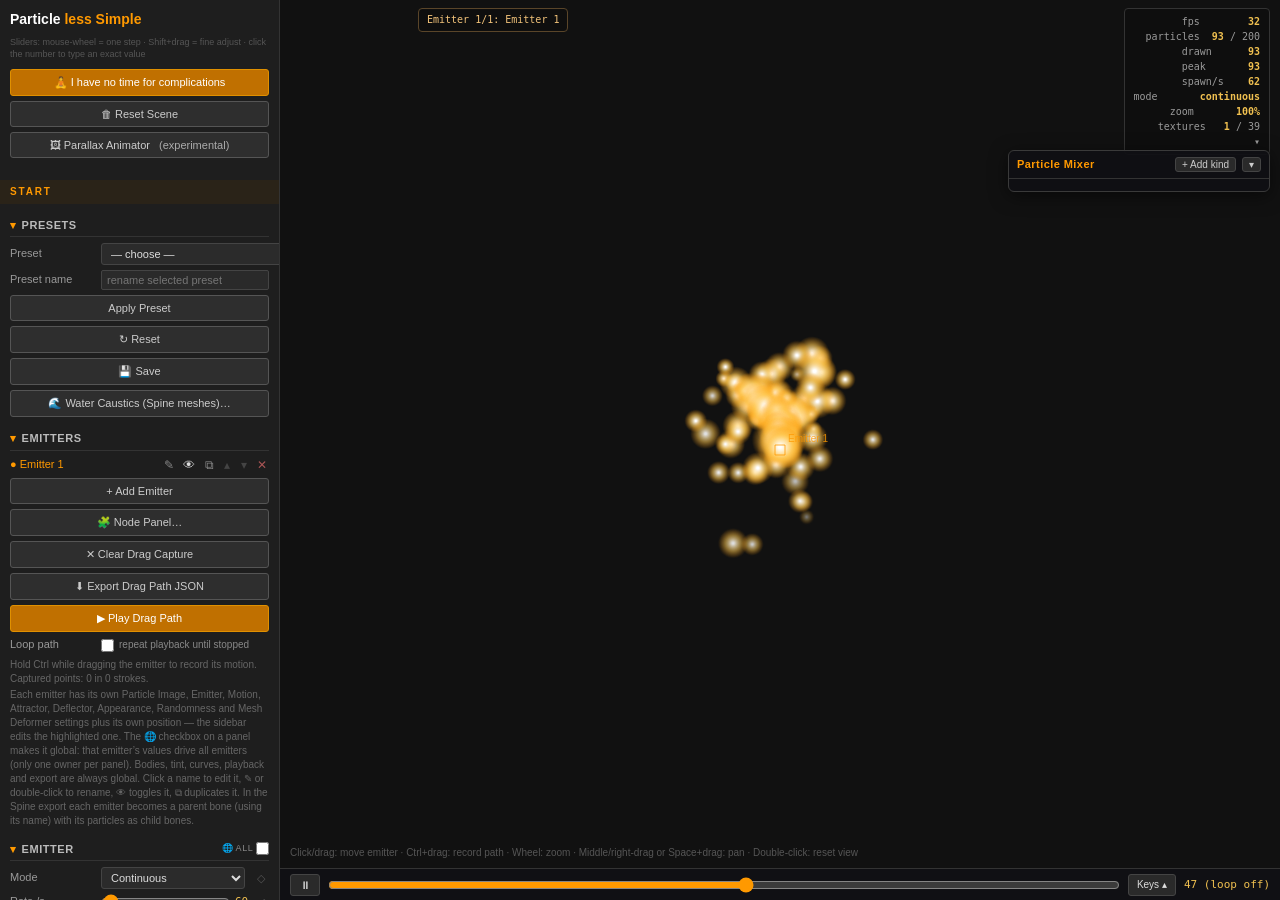
==== commit db7c39d7: "Add Water Caustics tool: perspective caustic floor as weighted Spine meshes + bone lattice, seamless" ====
--- a/simple.html
+++ b/simple.html
@@ -189,6 +189,7 @@
   <button class="btn" onclick="applyPreset()">Apply Preset</button>
   <button class="btn" onclick="resetScene()">↻ Reset</button>
   <button class="btn" onclick="savePreset()">💾 Save</button>
+  <button class="btn" onclick="openCausticsTool()" title="Perspective water floor from a seamless caustic map: weighted meshes + bones, seamless loop, Spine export">🌊 Water Caustics (Spine meshes)…</button>
 
   <h2>Emitters</h2>
   <div id="emList" style="margin-bottom:4px"></div>
@@ -12058,5 +12059,294 @@
   });
 })();
 </script>
+<!-- 🌊 Water Caustics: perspective water floor from a seamless caustic map → weighted Spine meshes + bones, seamless loop -->
+<div id="csModal" style="display:none;position:fixed;inset:0;background:rgba(0,0,0,0.78);z-index:9999;align-items:center;justify-content:center">
+  <div style="display:flex;width:94%;height:92%;background:#141416;border:1px solid #333;border-radius:8px;overflow:hidden;box-shadow:0 8px 40px rgba(0,0,0,0.6)">
+    <div id="csSide" style="width:300px;flex:none;overflow-y:auto;padding:10px 12px;border-right:1px solid #2a2a2a;font-size:12px;color:#ccc">
+      <h2 style="margin:0 0 8px">🌊 Water Caustics</h2>
+      <div style="font-size:10px;color:#888;margin-bottom:8px">Tiles a seamless caustic map over a water floor seen in perspective. Each tile is a subdivided mesh weighted to a bone lattice: row bones carry the drift towards the camera, their child bones the ripple. One tile per loop, so the animation loops seamlessly.</div>
+      <div class="row"><label>Caustic map</label><input type="file" id="csFile" accept="image/*" style="width:150px"></div>
+      <div id="csImgInfo" style="font-size:10px;color:#888;margin:-2px 0 6px">built-in sample map (load your seamless map above)</div>
+      <div id="csCtl"></div>
+      <div class="row"><label>Cover view</label><input type="checkbox" id="csAuto" checked style="accent-color:#6cf"><span style="color:#888;font-size:10px">add columns so the far rows fill the width</span></div>
+      <div class="row"><label>Haze colour</label><input type="color" id="csHazeC" value="#c8f6ff"></div>
+      <div class="row"><label>Preview bg</label><input type="color" id="csBg" value="#34363d"></div>
+      <div class="row"><label>Name</label><input type="text" id="csName" value="water_caustics" style="width:150px"></div>
+      <div id="csStats" style="font-size:10px;color:#9c6;margin:6px 0"></div>
+      <button class="btn accent" id="csExport">⬇ Export Spine ZIP</button>
+      <button class="btn" id="csClose">✕ Close</button>
+      <div id="csStatus" style="font-size:10px;color:#aaa;margin-top:6px"></div>
+    </div>
+    <div style="flex:1;position:relative;background:#0b0b0c"><canvas id="csCv" style="position:absolute;inset:0;width:100%;height:100%"></canvas>
+      <div style="position:absolute;left:8px;bottom:6px;font-size:10px;color:#777">dashed frame = exported Spine size · <label style="cursor:pointer"><input type="checkbox" id="csWire"> mesh wireframe</label></div></div>
+  </div>
+</div>
+<script>
+(function(){
+'use strict';
+var SPEC=[  // id, label, min, max, step, default
+  ['cols','Columns',2,40,1,10],['rows','Rows',2,16,1,7],['sub','Mesh subdivisions',1,12,1,6],['bones','Bones per tile',1,4,1,2],
+  ['hp','Horizon (% from top)',20,95,1,62],['h','Camera height (tiles)',0.1,3,0.05,0.5],['fov','Field of view (°)',20,110,1,60],
+  ['W','Width (px)',256,4096,16,1280],['H','Height (px)',256,4096,16,864],
+  ['L','Loop length (s)',1,20,0.5,6],['k','Tiles per loop',1,4,1,1],
+  ['amp','Ripple (% of tile)',0,15,0.5,4],['bob','Height bob (% of tile)',0,10,0.5,1.5],['wspd','Ripple speed',1,4,1,1],['wden','Ripple density',1,2,1,1],
+  ['l2','2nd layer opacity %',0,100,1,45],['haze','Horizon haze %',0,100,1,85],['glint','Sun glint %',0,100,1,70],['kps','Keys per second',2,30,1,4]
+];
+var $=function(id){return document.getElementById(id);};
+var CS={img:null,imgName:'caustic',geo:null,t0:0,gl:null,raf:0,open:false,dirty:true};
+
+// ── controls ──
+(function(){
+  var h='';
+  SPEC.forEach(function(s){h+='<div class="row"><label>'+s[1]+'</label><input type="range" id="cs_'+s[0]+'" min="'+s[2]+'" max="'+s[3]+'" step="'+s[4]+'" value="'+s[5]+'"><span class="val">'+s[5]+'</span></div>';});
+  $('csCtl').innerHTML=h;
+  SPEC.forEach(function(s){$('cs_'+s[0]).addEventListener('input',function(){this.parentNode.querySelector('.val').textContent=this.value;CS.dirty=true;});});
+  ['csAuto','csHazeC'].forEach(function(id){$(id).addEventListener('input',function(){CS.dirty=true;});});
+})();
+function P(){
+  var p={};SPEC.forEach(function(s){p[s[0]]=parseFloat($('cs_'+s[0]).value);});
+  p.wden=Math.min(p.wden,Math.max(1,Math.floor(p.bones/2)));          // a wave needs ≥2 bones per wavelength
+  p.F=(p.W/2)/Math.tan(p.fov*Math.PI/360);
+  var yh=p.H/2-p.hp/100*p.H;p.yh=yh;
+  p.th=Math.atan2(yh,p.F);p.sn=Math.sin(p.th);p.cs=Math.cos(p.th);
+  var a=-p.H/2/p.F,zb=p.h*(a*p.sn+p.cs)/(p.sn-a*p.cs);                 // ground distance at the bottom edge
+  if(!isFinite(zb)||zb<=0)zb=p.h;
+  var zmin=(0.15*p.h-p.h*p.sn)/p.cs;                                     // nearest Z still well in front of the camera
+  p.z0=Math.max(zb-1,zmin+p.k);                                          // front row hides below the frame while it fades
+  if(+$('csAuto').checked){var df=p.h*p.sn+(p.z0+p.rows)*p.cs;p.cols=Math.min(40,Math.max(p.cols,Math.ceil(p.W*df/p.F)+1));}
+  p.l2/=100;p.haze/=100;p.glint/=100;p.amp/=100;p.bob/=100;
+  p.N=Math.max(1,Math.round(p.L*p.kps));
+  return p;
+}
+// ── ripple: integer wave numbers per tile + whole cycles per loop → identical tiles and a seamless loop ──
+function waves(layer,p){
+  var w=layer?[[1,1,2,0.3,1],[1,-1,1,1.9,.8],[0,1,3,4.1,.6],[1,0,2,2.7,.7]]:[[1,0,1,0,1],[0,1,2,1.3,.9],[1,1,3,2.2,.6],[-1,1,1,3.6,.8]];
+  return w.map(function(v){var px=v[0]*p.wden,nz=v[1]*p.wden,l=Math.hypot(px,nz)||1;return {px:px,nz:nz,m:v[2]*p.wspd,ph:v[3],a:v[4],ux:px/l,uz:nz/l};});
+}
+function project(p,X,Y,Z){var d=(p.h-Y)*p.sn+Z*p.cs,u=(Y-p.h)*p.cs+Z*p.sn;return [p.F*X/d,p.F*u/d,d];}
+function surf(p,W,X,s,t,ripple){             // surface point (X across, s along the floor in tiles) at time t → screen
+  var Z=p.z0+s-p.k*t/p.L,dx=0,dz=0,dy=0;
+  if(ripple)for(var i=0;i<W.length;i++){var w=W[i],f=2*Math.PI*(w.px*X+w.nz*s-w.m*t/p.L)+w.ph,sv=Math.sin(f)*w.a;
+    dx+=sv*w.ux;dz+=sv*w.uz;dy+=Math.cos(f)*w.a;}
+  var n=W.length/2;
+  return project(p,X+dx*p.amp/n,dy*p.bob/n,Z+dz*p.amp/n);
+}
+function lineY(p,j,t){return project(p,0,0,p.z0+j/p.bones-p.k*t/p.L)[1];}
+function lineScale(p,j,t){var s=j/p.bones;return project(p,0,0,p.z0+s)[2]/project(p,0,0,p.z0+s-p.k*t/p.L)[2];}
+function rowAlpha(p,r,t){var pc=r+0.5-p.k*t/p.L,sm=function(x){x=Math.max(0,Math.min(1,x));return x*x*(3-2*x);};return sm(pc+0.5)*sm(p.rows-0.5-pc);}
+
+// ── geometry: bone lattice + tile meshes (shared by preview and export) ──
+function build(){
+  var p=P(),b=p.bones,S=p.sub,nl=p.rows*b+1,nc=p.cols*b+1,layers=p.l2>0?2:1,g={p:p,layers:[]};
+  var order=[],k;                                                       // hull first (Spine wants the outline first), then the inside
+  for(k=0;k<=S;k++)order.push([k,0]);for(k=1;k<=S;k++)order.push([S,k]);for(k=S-1;k>=0;k--)order.push([k,S]);for(k=S-1;k>=1;k--)order.push([0,k]);
+  for(var iv=1;iv<S;iv++)for(var iu=1;iu<S;iu++)order.push([iu,iv]);
+  var idx={};order.forEach(function(o,n){idx[o[0]+','+o[1]]=n;});
+  var tris=[];
+  for(iv=0;iv<S;iv++)for(iu=0;iu<S;iu++){var a=idx[iu+','+iv],bb=idx[(iu+1)+','+iv],c=idx[(iu+1)+','+(iv+1)],d=idx[iu+','+(iv+1)];tris.push(a,bb,c,a,c,d);}
+  g.order=order;g.tris=tris;g.hull=4*S;g.nl=nl;g.nc=nc;
+  for(var L=0;L<layers;L++){
+    var W=waves(L,p),bset=new Float32Array(nl*nc*2),bnr=new Float32Array(nl*nc*2);
+    for(var j=0;j<nl;j++)for(var i=0;i<nc;i++){var X=i/b-p.cols/2,s=j/b,q=(j*nc+i)*2,
+      v1=surf(p,W,X,s,0,true),v0=surf(p,W,X,s,0,false);bset[q]=v1[0];bset[q+1]=v1[1];bnr[q]=v0[0];bnr[q+1]=v0[1];}
+    var tiles=[];
+    for(var r=0;r<p.rows;r++)for(var c=0;c<p.cols;c++){
+      var verts=[],uvs=[];
+      order.forEach(function(o){
+        var u=o[0]/S,v=o[1]/S,ci=Math.min(b-1,Math.floor(u*b)),cj=Math.min(b-1,Math.floor(v*b)),fu=u*b-ci,fv=v*b-cj,
+          gi=c*b+ci,gj=r*b+cj,
+          bw=[[gi,gj,(1-fu)*(1-fv)],[gi+1,gj,fu*(1-fv)],[gi,gj+1,(1-fu)*fv],[gi+1,gj+1,fu*fv]].filter(function(e){return e[2]>1e-6;}),
+          X=c-p.cols/2+u,s=r+v,base=surf(p,W,X,s,0,false),vx=base[0],vy=base[1];
+        bw.forEach(function(e){var q=(e[1]*nc+e[0])*2;vx+=e[2]*(bset[q]-bnr[q]);vy+=e[2]*(bset[q+1]-bnr[q+1]);});  // the bones' ripple at t=0
+        verts.push(bw.map(function(e){var q=(e[1]*nc+e[0])*2;return {i:e[0],j:e[1],w:e[2],bx:vx-bset[q],by:vy-bset[q+1]};}));
+        uvs.push(L?1-u:u,L?v:1-v);                                       // 2nd layer: the map turned 180° (still seamless)
+      });
+      tiles.push({r:r,c:c,verts:verts,uvs:uvs});
+    }
+    g.layers.push({W:W,bset:bset,tiles:tiles,alpha:L?p.l2:1});
+  }
+  return g;
+}
+// bones of one layer at time t: line y + x-scale (perspective), children in their line's (scaled) space
+function pose(g,L,t){
+  var p=g.p,lay=g.layers[L],nl=g.nl,nc=g.nc,ly=new Float32Array(nl),ls=new Float32Array(nl),cw=new Float32Array(nl*nc*2);
+  for(var j=0;j<nl;j++){ly[j]=lineY(p,j,t);ls[j]=lineScale(p,j,t);
+    for(var i=0;i<nc;i++){var v=surf(p,lay.W,i/p.bones-p.cols/2,j/p.bones,t,true),q=(j*nc+i)*2;cw[q]=v[0];cw[q+1]=v[1];}}
+  return {ly:ly,ls:ls,cw:cw};
+}
+
+// ── textures ──
+function genCaustic(){                                                  // tileable Worley ridges as a stand-in map
+  var n=256,N=7,cv=document.createElement('canvas');cv.width=cv.height=n;
+  var x=cv.getContext('2d'),im=x.createImageData(n,n),seed=11,rnd=function(){seed=(seed*16807)%2147483647;return seed/2147483647;},pts=[];
+  for(var i=0;i<N*N;i++)pts.push([(i%N+0.15+0.7*rnd())/N,(Math.floor(i/N)+0.15+0.7*rnd())/N]);
+  for(var py=0;py<n;py++)for(var px=0;px<n;px++){
+    var u=px/n,v=py/n,f1=9,f2=9;
+    for(i=0;i<pts.length;i++)for(var oy=-1;oy<=1;oy++)for(var ox=-1;ox<=1;ox++){
+      var dx=u-pts[i][0]-ox,dy=v-pts[i][1]-oy,d=Math.sqrt(dx*dx+dy*dy);if(d<f1){f2=f1;f1=d;}else if(d<f2)f2=d;}
+    var e=Math.pow(Math.max(0,1-(f2-f1)*N*2.6),3),c=0.55+0.45*Math.min(1,f1*N*1.4),o=(py*n+px)*4;
+    im.data[o]=Math.min(255,30*c+225*e);im.data[o+1]=Math.min(255,170*c+60+50*e);im.data[o+2]=Math.min(255,215*c+40+20*e);im.data[o+3]=255;}
+  x.putImageData(im,0,0);return cv;
+}
+function avgColour(img){var c=document.createElement('canvas');c.width=c.height=8;var x=c.getContext('2d');x.drawImage(img,0,0,8,8);
+  var d=x.getImageData(0,0,8,8).data,s=[0,0,0];for(var i=0;i<d.length;i+=4){s[0]+=d[i];s[1]+=d[i+1];s[2]+=d[i+2];}return s.map(function(v){return Math.round(v/64);});}
+function gradTex(hex,img){                                              // haze = the distant water: fades in over the far rows, then
+  var cv=document.createElement('canvas');cv.width=4;cv.height=128;var x=cv.getContext('2d'),gr=x.createLinearGradient(0,128,0,0);   // the map's colour turning into the haze colour
+  var h=[parseInt(hex.slice(1,3),16),parseInt(hex.slice(3,5),16),parseInt(hex.slice(5,7),16)],w=avgColour(img);
+  for(var k=0;k<=10;k++){var f=k/10,m=Math.max(0,(f-0.35)/0.65),a=Math.min(1,f/0.35);m=m*m;
+    gr.addColorStop(f,'rgba('+Math.round(w[0]+(h[0]-w[0])*m)+','+Math.round(w[1]+(h[1]-w[1])*m)+','+Math.round(w[2]+(h[2]-w[2])*m)+','+(a*a*(3-2*a)).toFixed(3)+')');}
+  x.fillStyle=gr;x.fillRect(0,0,4,128);return cv;
+}
+function glintTex(){                                                    // a soft vertical streak, brightest at the top
+  var cv=document.createElement('canvas');cv.width=64;cv.height=256;var x=cv.getContext('2d'),im=x.createImageData(64,256);
+  for(var y=0;y<256;y++)for(var xx=0;xx<64;xx++){var dx=(xx-31.5)/32,fy=y/256,w=0.18+0.5*fy,
+    a=Math.exp(-dx*dx/(w*w)*3)*Math.pow(1-fy,1.6),o=(y*64+xx)*4;
+    im.data[o]=255;im.data[o+1]=255;im.data[o+2]=255;im.data[o+3]=Math.round(255*Math.max(0,Math.min(1,a)));}
+  x.putImageData(im,0,0);return cv;
+}
+function hazeRect(p){var yTop=p.yh+2,yBot=project(p,0,0,p.z0+p.rows*0.55)[1];return {x:0,y:(yTop+yBot)/2,w:p.W,h:Math.max(8,yTop-yBot)};}
+function glintRect(p){var hgt=(p.yh+p.H/2)*0.55;return {x:0,y:p.yh-hgt/2+2,w:p.W*0.12,h:hgt};}
+function glintAlpha(p,t){return p.glint*(0.82+0.18*Math.sin(2*Math.PI*2*t/p.L));}
+
+$('csFile').addEventListener('change',function(){
+  var f=this.files&&this.files[0];if(!f)return;var img=new Image();
+  img.onload=function(){var cv=document.createElement('canvas');cv.width=img.naturalWidth;cv.height=img.naturalHeight;cv.getContext('2d').drawImage(img,0,0);
+    CS.img=cv;CS.dirty=true;CS.imgName=(f.name.replace(/\.[^.]+$/,'').replace(/[^\w\-]+/g,'_')||'caustic');CS.texDirty=true;CS.dirty=true;
+    $('csImgInfo').textContent=f.name+' — '+cv.width+'×'+cv.height;URL.revokeObjectURL(img.src);};
+  img.src=URL.createObjectURL(f);
+});
+
+// ── preview (WebGL) ──
+function glInit(){
+  var cv=$('csCv'),gl=cv.getContext('webgl',{premultipliedAlpha:false,alpha:false});if(!gl)return null;
+  function sh(t,src){var s=gl.createShader(t);gl.shaderSource(s,src);gl.compileShader(s);return s;}
+  var pr=gl.createProgram();
+  gl.attachShader(pr,sh(gl.VERTEX_SHADER,'attribute vec2 p;attribute vec2 uv;attribute float a;uniform vec4 m;varying vec2 v;varying float al;void main(){v=uv;al=a;gl_Position=vec4(p.x*m.x+m.z,p.y*m.y+m.w,0.,1.);}'));
+  gl.attachShader(pr,sh(gl.FRAGMENT_SHADER,'precision mediump float;uniform sampler2D tx;uniform float wire;varying vec2 v;varying float al;void main(){vec4 c=texture2D(tx,v);gl_FragColor=wire>.5?vec4(1.,.6,.1,.5):vec4(c.rgb,c.a*al);}'));
+  gl.linkProgram(pr);gl.useProgram(pr);
+  var o={gl:gl,pr:pr,bufP:gl.createBuffer(),bufU:gl.createBuffer(),bufA:gl.createBuffer(),bufI:gl.createBuffer(),
+    aP:gl.getAttribLocation(pr,'p'),aU:gl.getAttribLocation(pr,'uv'),aA:gl.getAttribLocation(pr,'a'),uM:gl.getUniformLocation(pr,'m'),uW:gl.getUniformLocation(pr,'wire'),tex:{}};
+  gl.getExtension('OES_element_index_uint');
+  return o;
+}
+function texOf(G,key,canvas){var gl=G.gl;if(G.tex[key]&&G.tex[key].src===canvas)return G.tex[key].t;
+  var t=G.tex[key]?G.tex[key].t:gl.createTexture();gl.bindTexture(gl.TEXTURE_2D,t);gl.texImage2D(gl.TEXTURE_2D,0,gl.RGBA,gl.RGBA,gl.UNSIGNED_BYTE,canvas);
+  gl.texParameteri(gl.TEXTURE_2D,gl.TEXTURE_MIN_FILTER,gl.LINEAR);gl.texParameteri(gl.TEXTURE_2D,gl.TEXTURE_MAG_FILTER,gl.LINEAR);
+  gl.texParameteri(gl.TEXTURE_2D,gl.TEXTURE_WRAP_S,gl.CLAMP_TO_EDGE);gl.texParameteri(gl.TEXTURE_2D,gl.TEXTURE_WRAP_T,gl.CLAMP_TO_EDGE);
+  G.tex[key]={t:t,src:canvas};return t;}
+function drawBatch(G,pos,uv,al,ind,tex,additive,wire){
+  var gl=G.gl;
+  gl.bindBuffer(gl.ARRAY_BUFFER,G.bufP);gl.bufferData(gl.ARRAY_BUFFER,pos,gl.DYNAMIC_DRAW);gl.enableVertexAttribArray(G.aP);gl.vertexAttribPointer(G.aP,2,gl.FLOAT,false,0,0);
+  gl.bindBuffer(gl.ARRAY_BUFFER,G.bufU);gl.bufferData(gl.ARRAY_BUFFER,uv,gl.DYNAMIC_DRAW);gl.enableVertexAttribArray(G.aU);gl.vertexAttribPointer(G.aU,2,gl.FLOAT,false,0,0);
+  gl.bindBuffer(gl.ARRAY_BUFFER,G.bufA);gl.bufferData(gl.ARRAY_BUFFER,al,gl.DYNAMIC_DRAW);gl.enableVertexAttribArray(G.aA);gl.vertexAttribPointer(G.aA,1,gl.FLOAT,false,0,0);
+  gl.bindBuffer(gl.ELEMENT_ARRAY_BUFFER,G.bufI);gl.bufferData(gl.ELEMENT_ARRAY_BUFFER,ind,gl.DYNAMIC_DRAW);
+  gl.bindTexture(gl.TEXTURE_2D,tex);gl.uniform1f(G.uW,wire?1:0);
+  gl.blendFunc(gl.SRC_ALPHA,additive?gl.ONE:gl.ONE_MINUS_SRC_ALPHA);
+  if(wire){var li=[];for(var q=0;q<ind.length;q+=3)li.push(ind[q],ind[q+1],ind[q+1],ind[q+2]);
+    gl.bufferData(gl.ELEMENT_ARRAY_BUFFER,new Uint32Array(li),gl.DYNAMIC_DRAW);gl.drawElements(gl.LINES,li.length,gl.UNSIGNED_INT,0);}
+  else gl.drawElements(gl.TRIANGLES,ind.length,gl.UNSIGNED_INT,0);
+}
+function quad(G,r,tex,alpha,additive){
+  var x0=r.x-r.w/2,x1=r.x+r.w/2,y0=r.y-r.h/2,y1=r.y+r.h/2;
+  drawBatch(G,new Float32Array([x0,y0,x1,y0,x1,y1,x0,y1]),new Float32Array([0,1,1,1,1,0,0,0]),new Float32Array([alpha,alpha,alpha,alpha]),new Uint32Array([0,1,2,0,2,3]),tex,additive,false);
+}
+function frame(){
+  if(!CS.open)return;CS.raf=requestAnimationFrame(frame);
+  if(CS.dirty){CS.dirty=false;CS.geo=build();stats();CS.hazeCv=gradTex($('csHazeC').value,CS.img||(CS.img=genCaustic()));}
+  var G=CS.gl||(CS.gl=glInit());if(!G)return;
+  var gl=G.gl,cv=$('csCv'),dpr=window.devicePixelRatio||1,w=Math.round(cv.clientWidth*dpr),h=Math.round(cv.clientHeight*dpr);
+  if(cv.width!==w||cv.height!==h){cv.width=w;cv.height=h;}
+  var g=CS.geo,p=g.p,t=((performance.now()-CS.t0)/1000)%p.L,sc=Math.min(w/p.W,h/p.H)*0.94;
+  gl.viewport(0,0,w,h);gl.disable(gl.SCISSOR_TEST);gl.clearColor(0.043,0.043,0.047,1);gl.clear(gl.COLOR_BUFFER_BIT);
+  var bg=$('csBg').value,fx=Math.round((w-p.W*sc)/2),fy=Math.round((h-p.H*sc)/2);
+  gl.enable(gl.SCISSOR_TEST);gl.scissor(fx,fy,Math.round(p.W*sc),Math.round(p.H*sc));
+  gl.clearColor(parseInt(bg.slice(1,3),16)/255,parseInt(bg.slice(3,5),16)/255,parseInt(bg.slice(5,7),16)/255,1);gl.clear(gl.COLOR_BUFFER_BIT);
+  gl.uniform4f(G.uM,2*sc/w,2*sc/h,0,0);gl.enable(gl.BLEND);
+  var mainTex=texOf(G,'main',CS.img||(CS.img=genCaustic())),wire=$('csWire').checked;
+  g.layers.forEach(function(lay,L){
+    var ps=pose(g,L,t),nv=g.order.length,nt=lay.tiles.length,pos=new Float32Array(nt*nv*2),uv=new Float32Array(nt*nv*2),al=new Float32Array(nt*nv),ind=new Uint32Array(nt*g.tris.length),n=0;
+    var tiles=lay.tiles.slice().sort(function(a,b){return b.r-a.r;});            // far rows first
+    tiles.forEach(function(tl,ti){
+      var A=rowAlpha(p,tl.r,t)*lay.alpha;
+      for(var vi=0;vi<nv;vi++){var x=0,y=0;tl.verts[vi].forEach(function(e){var q=(e.j*g.nc+e.i)*2;x+=e.w*(ps.cw[q]+e.bx*ps.ls[e.j]);y+=e.w*(ps.cw[q+1]+e.by);});
+        pos[n*2]=x;pos[n*2+1]=y;uv[n*2]=tl.uvs[vi*2];uv[n*2+1]=tl.uvs[vi*2+1];al[n]=A;n++;}
+      for(var k=0;k<g.tris.length;k++)ind[ti*g.tris.length+k]=ti*nv+g.tris[k];
+    });
+    drawBatch(G,pos,uv,al,ind,mainTex,L===1,false);
+    if(wire&&L===0)drawBatch(G,pos,uv,al,ind,mainTex,false,true);
+  });
+  if(p.haze>0)quad(G,hazeRect(p),texOf(G,'haze',CS.hazeCv),p.haze,false);
+  if(p.glint>0)quad(G,glintRect(p),texOf(G,'glint',CS.glintCv||(CS.glintCv=glintTex())),glintAlpha(p,t),true);
+  gl.disable(gl.SCISSOR_TEST);
+}
+function stats(){
+  var g=CS.geo,p=g.p,nb=1+g.nl+g.nl*g.nc*g.layers.length,slots=g.layers.length*p.rows*p.cols,keys=(g.nl+(p.amp>0||p.bob>0?g.nl*g.nc*g.layers.length:0))*(p.N+1);
+  $('csStats').innerHTML=p.cols+'×'+p.rows+' tiles'+(+$('csAuto').checked?' (columns cover the view)':'')+' · '+slots+' meshes · '+nb+' bones · ≈'+keys+' bone keys';
+}
+function open(){$('csModal').style.display='flex';CS.open=true;CS.t0=performance.now();CS.dirty=true;cancelAnimationFrame(CS.raf);frame();}
+function close(){$('csModal').style.display='none';CS.open=false;cancelAnimationFrame(CS.raf);}
+$('csClose').onclick=close;
+window.openCausticsTool=open;
+
+// ── Spine export ──
+function exportSpineCaustics(){
+  var g=build(),p=g.p,nm=($('csName').value.trim()||'water_caustics').replace(/[^\w\-]+/g,'_'),img=CS.img||(CS.img=genCaustic()),tex=CS.imgName;
+  var r2=function(v){return Math.round(v*100)/100;},r4=function(v){return Math.round(v*1e4)/1e4;},r5=function(v){return Math.round(v*1e5)/1e5;};
+  var bones=[{name:'root'}],bi={},LN=function(j){return nm+'_row'+j;},CH=function(L,i,j){return nm+(L?'_b':'_a')+'_'+j+'_'+i;};
+  for(var j=0;j<g.nl;j++){bi[LN(j)]=bones.length;bones.push({name:LN(j),parent:'root',y:r2(lineY(p,j,0)),color:'4fb3ffff'});}
+  g.layers.forEach(function(lay,L){for(var j=0;j<g.nl;j++)for(var i=0;i<g.nc;i++){var q=(j*g.nc+i)*2;
+    bi[CH(L,i,j)]=bones.length;bones.push({name:CH(L,i,j),parent:LN(j),x:r2(lay.bset[q]),y:r2(lay.bset[q+1]-lineY(p,j,0)),length:0});}});
+  // keys sampled from the exact motion; Bézier handles from the true slope keep them smooth between samples
+  var times=[];for(var q=0;q<=p.N;q++)times.push(q*p.L/p.N);
+  function curveKeys(f,round,skipConst){
+    var vals=times.map(f),eps=1e-3,der=times.map(function(t){var a=f(t-eps),b=f(t+eps);return [(b[0]-a[0])/(2*eps),(b[1]-a[1])/(2*eps)];});
+    if(skipConst){var mx=0;vals.forEach(function(v){mx=Math.max(mx,Math.abs(v[0]-vals[0][0]),Math.abs(v[1]-vals[0][1]));});if(mx<0.01)return null;}
+    return vals.map(function(v,q){var k={time:r4(times[q]),x:round(v[0]),y:round(v[1])};
+      if(q<times.length-1){var dt=times[q+1]-times[q],v2=vals[q+1],d1=der[q],d2=der[q+1];
+        k.curve=[r4(times[q]+dt/3),round(v[0]+d1[0]*dt/3),r4(times[q+1]-dt/3),round(v2[0]-d2[0]*dt/3),
+                 r4(times[q]+dt/3),round(v[1]+d1[1]*dt/3),r4(times[q+1]-dt/3),round(v2[1]-d2[1]*dt/3)];}
+      return k;});
+  }
+  var ab={},nkeys=0;
+  for(j=0;j<g.nl;j++)(function(j){
+    var y0=lineY(p,j,0),tr=curveKeys(function(t){return [0,lineY(p,j,t)-y0];},r2),scl=curveKeys(function(t){return [lineScale(p,j,t),1];},r5);
+    ab[LN(j)]={translate:tr,scale:scl};nkeys+=tr.length+scl.length;})(j);
+  if(p.amp>0||p.bob>0)g.layers.forEach(function(lay,L){for(var j=0;j<g.nl;j++)for(var i=0;i<g.nc;i++)(function(i,j){
+    var q=(j*g.nc+i)*2,lx0=lay.bset[q],ly0=lay.bset[q+1]-lineY(p,j,0),X=i/p.bones-p.cols/2,s=j/p.bones;
+    var tr=curveKeys(function(t){var v=surf(p,lay.W,X,s,t,true);return [v[0]/lineScale(p,j,t)-lx0,v[1]-lineY(p,j,t)-ly0];},r2,true);
+    if(tr){ab[CH(L,i,j)]={translate:tr};nkeys+=tr.length;}})(i,j);});
+  // slots: far rows drawn first; 2nd layer additive on top
+  var slots=[],skin={},st={},hexA=function(a){return 'ffffff'+('0'+Math.round(Math.max(0,Math.min(1,a))*255).toString(16)).slice(-2);};
+  g.layers.forEach(function(lay,L){
+    lay.tiles.slice().sort(function(a,b){return b.r-a.r||a.c-b.c;}).forEach(function(tl){
+      var sn=nm+(L?'_b':'_a')+'_r'+tl.r+'_c'+tl.c,s0={name:sn,bone:'root',attachment:tex,color:hexA(rowAlpha(p,tl.r,0)*lay.alpha)};
+      if(L)s0.blend='additive';slots.push(s0);
+      var vf=[];tl.verts.forEach(function(vs){vf.push(vs.length);vs.forEach(function(e){vf.push(bi[CH(L,e.i,e.j)],r2(e.bx),r2(e.by),r5(e.w));});});
+      skin[sn]={};skin[sn][tex]={type:'mesh',path:tex,uvs:tl.uvs.map(r5),triangles:g.tris.slice(),vertices:vf,hull:g.hull,width:img.width,height:img.height};
+      var al=times.map(function(t){return rowAlpha(p,tl.r,t)*lay.alpha;});
+      if(Math.max.apply(null,al)-Math.min.apply(null,al)>0.004)st[sn]={rgba:al.map(function(a,q){return {time:r4(times[q]),color:hexA(a)};})};
+    });
+  });
+  var files=[],hz,gr;
+  if(p.haze>0){hz=hazeRect(p);var hcv=gradTex($('csHazeC').value,img);slots.push({name:nm+'_haze',bone:'root',attachment:'haze',color:hexA(p.haze)});
+    skin[nm+'_haze']={haze:{x:r2(hz.x),y:r2(hz.y),scaleX:r4(hz.w/hcv.width),scaleY:r4(hz.h/hcv.height),width:hcv.width,height:hcv.height}};
+    files.push({name:'images/haze.png',data:dataURLBytes(hcv.toDataURL('image/png'))});}
+  if(p.glint>0){gr=glintRect(p);var gcv=CS.glintCv||(CS.glintCv=glintTex());slots.push({name:nm+'_glint',bone:'root',attachment:'glint',blend:'additive',color:hexA(glintAlpha(p,0))});
+    skin[nm+'_glint']={glint:{x:r2(gr.x),y:r2(gr.y),scaleX:r4(gr.w/gcv.width),scaleY:r4(gr.h/gcv.height),width:gcv.width,height:gcv.height}};
+    st[nm+'_glint']={rgba:times.map(function(t){return {time:r4(t),color:hexA(glintAlpha(p,t))};})};
+    files.push({name:'images/glint.png',data:dataURLBytes(gcv.toDataURL('image/png'))});}
+  var json={skeleton:{hash:'caustics',spine:'4.2',x:-p.W/2,y:-p.H/2,width:p.W,height:p.H,fps:30,images:'./images/'},
+    bones:bones,slots:slots,skins:[{name:'default',attachments:skin}],animations:{loop:{bones:ab,slots:st}}};
+  files.unshift({name:'images/'+tex+'.png',data:dataURLBytes(img.toDataURL('image/png'))});
+  files.unshift({name:nm+'.json',data:strBytes(JSON.stringify(spineForVersion(json)))});
+  downloadZip(nm+'_spine.zip',files);
+  $('csStatus').textContent='⬇ Exported '+nm+'_spine.zip — '+(g.layers.length*p.rows*p.cols)+' weighted meshes, '+bones.length+' bones, '+nkeys+' bone keys, loop '+p.L+' s (Spine '+spineVerString()+', set under Export).';
+  return json;
+}
+$('csExport').onclick=function(){try{exportSpineCaustics();}catch(e){$('csStatus').textContent='⚠ Export failed: '+e.message;console.error(e);}};
+window._csTest={build:build,pose:pose,P:P,exportJson:function(){var d=window.downloadZip,out;window.downloadZip=function(){};try{out=exportSpineCaustics();}finally{window.downloadZip=d;}return out;}};
+})();
+</script>
+
 </body>
 </html>
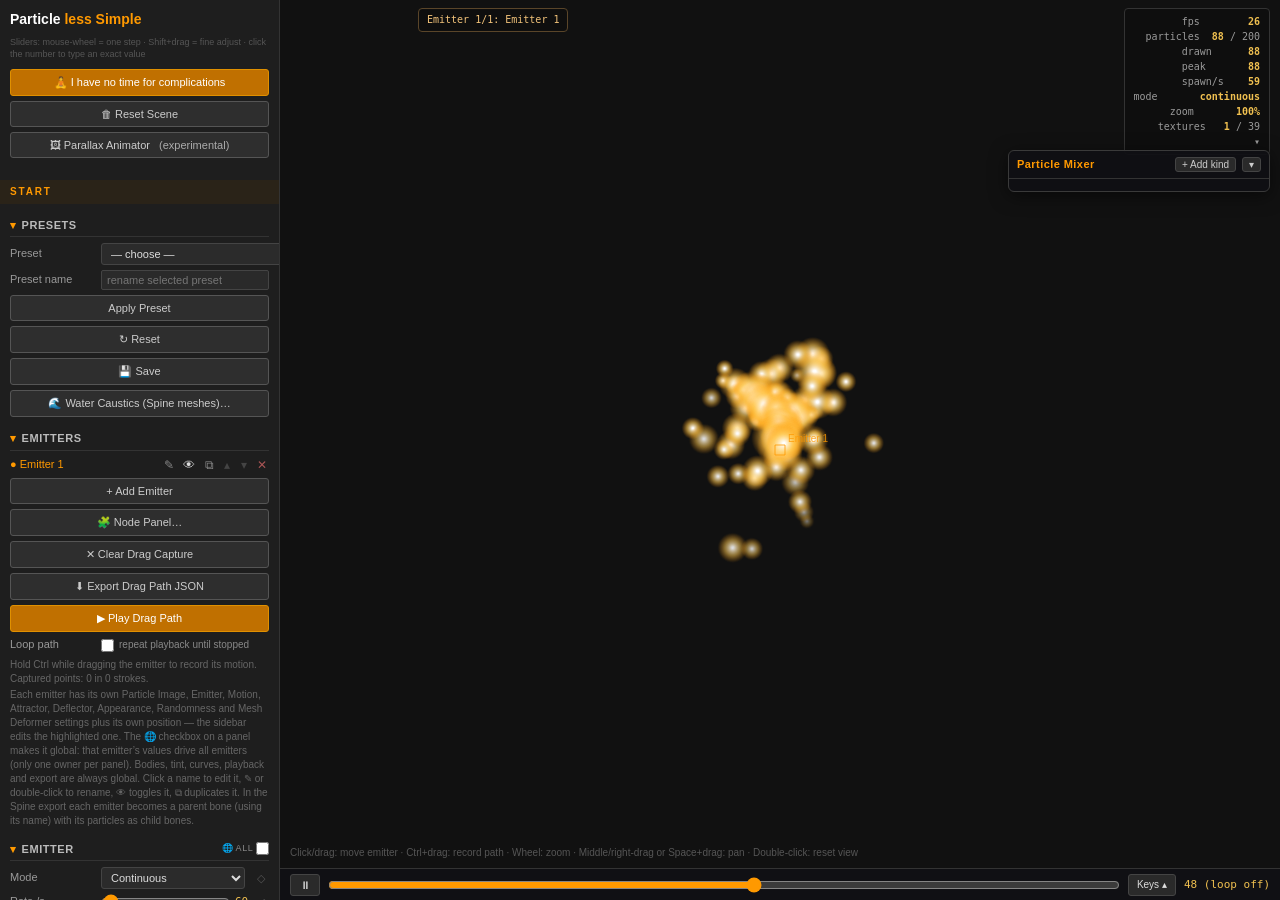
==== commit a34b13a6: "Water Caustics: map gallery, CC0 animated caustics, caustic generator, tint, per-layer bones - Galle" ====
--- a/simple.html
+++ b/simple.html
@@ -12064,9 +12064,20 @@
   <div style="display:flex;width:94%;height:92%;background:#141416;border:1px solid #333;border-radius:8px;overflow:hidden;box-shadow:0 8px 40px rgba(0,0,0,0.6)">
     <div id="csSide" style="width:300px;flex:none;overflow-y:auto;padding:10px 12px;border-right:1px solid #2a2a2a;font-size:12px;color:#ccc">
       <h2 style="margin:0 0 8px">🌊 Water Caustics</h2>
-      <div style="font-size:10px;color:#888;margin-bottom:8px">Tiles a seamless caustic map over a water floor seen in perspective. Each tile is a subdivided mesh weighted to a bone lattice: row bones carry the drift towards the camera, their child bones the ripple. One tile per loop, so the animation loops seamlessly.</div>
-      <div class="row"><label>Caustic map</label><input type="file" id="csFile" accept="image/*" style="width:150px"></div>
-      <div id="csImgInfo" style="font-size:10px;color:#888;margin:-2px 0 6px">built-in sample map (load your seamless map above)</div>
+      <div style="font-size:10px;color:#888;margin-bottom:8px">Tiles a seamless caustic map over a water floor seen in perspective. Each tile is a subdivided mesh weighted to a bone lattice: row bones carry the drift towards the camera, their child bones the ripple. One tile per loop, so the animation loops seamlessly. An animated map (frames) plays on the meshes as a Spine sequence. Each layer has its own bone (…_layer_a, …_layer_b, …_haze, …_glint) to move it in Spine.</div>
+      <div style="font-size:11px;color:#aaa;margin-bottom:4px">Caustic map</div>
+      <div id="csGal" style="display:grid;grid-template-columns:repeat(3,1fr);gap:5px;margin-bottom:4px"></div>
+      <input type="file" id="csFile" accept="image/*" multiple style="display:none">
+      <div id="csGenBox" style="display:none;border:1px solid #2f3f4f;border-radius:5px;padding:6px 6px 2px;margin:2px 0 6px;background:#161c22">
+        <div style="font-size:10px;color:#8bc;margin-bottom:4px">Generator — tiles seamlessly; with frames it loops seamlessly too.
+          Start from: <a href="#" data-style="cells" style="color:#6cf">cells</a> · <a href="#" data-style="sharp" style="color:#6cf">sharp</a> · <a href="#" data-style="soft" style="color:#6cf">soft</a></div>
+        <div id="csGenCtl"></div>
+        <button class="btn" id="csGenSave" style="margin:2px 0 4px">⬇ Save map as PNG(s)</button>
+      </div>
+      <div id="csImgInfo" style="font-size:10px;color:#888;margin:0 0 6px"></div>
+      <div class="row"><label>Tint map</label><input type="checkbox" id="csTint" checked style="accent-color:#6cf"><span style="color:#888;font-size:10px">colours a grey map: dark → deep, bright → light</span></div>
+      <div class="row"><label>Deep / light</label><input type="color" id="csDeep" value="#0b9bd6"><input type="color" id="csLight" value="#f2fdff" style="margin-left:6px"></div>
+      <div class="row"><label>Line contrast</label><input type="range" id="csCon" min="0.5" max="5" step="0.1" value="2.4"><span class="val">2.4</span></div>
       <div id="csCtl"></div>
       <div class="row"><label>Cover view</label><input type="checkbox" id="csAuto" checked style="accent-color:#6cf"><span style="color:#888;font-size:10px">add columns so the far rows fill the width</span></div>
       <div class="row"><label>Haze colour</label><input type="color" id="csHazeC" value="#c8f6ff"></div>
@@ -12090,10 +12101,25 @@
   ['W','Width (px)',256,4096,16,1280],['H','Height (px)',256,4096,16,864],
   ['L','Loop length (s)',1,20,0.5,6],['k','Tiles per loop',1,4,1,1],
   ['amp','Ripple (% of tile)',0,15,0.5,4],['bob','Height bob (% of tile)',0,10,0.5,1.5],['wspd','Ripple speed',1,4,1,1],['wden','Ripple density',1,2,1,1],
-  ['l2','2nd layer opacity %',0,100,1,45],['haze','Horizon haze %',0,100,1,85],['glint','Sun glint %',0,100,1,70],['kps','Keys per second',2,30,1,4]
+  ['l2','2nd layer opacity %',0,100,1,45],['haze','Horizon haze %',0,100,1,85],['glint','Sun glint %',0,100,1,70],['kps','Keys per second',2,30,1,4],
+  ['mfps','Map frames per second',2,30,1,10]
 ];
 var $=function(id){return document.getElementById(id);};
-var CS={img:null,imgName:'caustic',geo:null,t0:0,gl:null,raf:0,open:false,dirty:true};
+// CS.src: the chosen map as loaded (frames, base name); CS.frames: what is drawn and exported (tinted when asked)
+var CS={src:null,frames:null,geo:null,t0:0,gl:null,raf:0,open:false,dirty:true,texDirty:true,galId:'cc0anim'};
+function pad2(i){return (i<10?'0':'')+i;}
+var GAL=[   // CC0 maps: "Caustic textures" by Calinou, OpenGameArt (opengameart.org/node/36559), stored next to this page
+  {id:'cc0anim',name:'Caustics, animated',note:'CC0 · 32 frames',base:'caust',frames:32,url:function(i){return 'caustics/caust'+pad2(i)+'.png';}},
+  {id:'cc0',name:'Caustics, still',note:'CC0 · 1 frame',base:'caust00',frames:1,url:function(){return 'caustics/caust00.png';}},
+  {id:'gen',name:'Generator',note:'make your own: seamless, still or animated',base:'caustic_gen',gen:true},
+  {id:'custom',name:'Your map(s)',note:'click to load · several files = frames',custom:true}
+];
+// generator settings: id, label, min, max, step, default — and three starting points
+var GEN=[['cells','Cells across',3,14,1,6],['width','Line width',0.4,4,0.05,1.4],['sharp','Line sharpness',0.5,8,0.1,2.6],
+  ['glow','Cell glow',0,0.6,0.01,0.22],['warp','Wobble',0,0.6,0.01,0.22],['frames','Frames',1,48,1,24],['motion','Motion',0,1,0.01,0.5],
+  ['seed','Seed',1,999,1,7],['size','Size (px)',128,512,128,256]];
+var GEN_STYLES={cells:{cells:7,width:1.5,sharp:3,glow:0.25,warp:0.08},sharp:{cells:6,width:2.6,sharp:5,glow:0.12,warp:0.18},
+  soft:{cells:5,width:0.8,sharp:1.6,glow:0.3,warp:0.3}};
 
 // ── controls ──
 (function(){
@@ -12102,6 +12128,8 @@
   $('csCtl').innerHTML=h;
   SPEC.forEach(function(s){$('cs_'+s[0]).addEventListener('input',function(){this.parentNode.querySelector('.val').textContent=this.value;CS.dirty=true;});});
   ['csAuto','csHazeC'].forEach(function(id){$(id).addEventListener('input',function(){CS.dirty=true;});});
+  ['csTint','csDeep','csLight','csCon'].forEach(function(id){$(id).addEventListener('input',function(){
+    var v=this.parentNode.querySelector('.val');if(v)v.textContent=this.value;CS.texDirty=true;CS.dirty=true;});});
 })();
 function P(){
   var p={};SPEC.forEach(function(s){p[s[0]]=parseFloat($('cs_'+s[0]).value);});
@@ -12176,17 +12204,124 @@
 }
 
 // ── textures ──
-function genCaustic(){                                                  // tileable Worley ridges as a stand-in map
-  var n=256,N=7,cv=document.createElement('canvas');cv.width=cv.height=n;
-  var x=cv.getContext('2d'),im=x.createImageData(n,n),seed=11,rnd=function(){seed=(seed*16807)%2147483647;return seed/2147483647;},pts=[];
-  for(var i=0;i<N*N;i++)pts.push([(i%N+0.15+0.7*rnd())/N,(Math.floor(i/N)+0.15+0.7*rnd())/N]);
-  for(var py=0;py<n;py++)for(var px=0;px<n;px++){
-    var u=px/n,v=py/n,f1=9,f2=9;
-    for(i=0;i<pts.length;i++)for(var oy=-1;oy<=1;oy++)for(var ox=-1;ox<=1;ox++){
-      var dx=u-pts[i][0]-ox,dy=v-pts[i][1]-oy,d=Math.sqrt(dx*dx+dy*dy);if(d<f1){f2=f1;f1=d;}else if(d<f2)f2=d;}
-    var e=Math.pow(Math.max(0,1-(f2-f1)*N*2.6),3),c=0.55+0.45*Math.min(1,f1*N*1.4),o=(py*n+px)*4;
-    im.data[o]=Math.min(255,30*c+225*e);im.data[o+1]=Math.min(255,170*c+60+50*e);im.data[o+2]=Math.min(255,215*c+40+20*e);im.data[o+3]=255;}
-  x.putImageData(im,0,0);return cv;
+// ── caustic generator: Worley cells on a wrapping grid. Every cell's point circles once over the frames and the
+// wobble waves use whole numbers of cycles across the tile and over the frames, so it tiles and loops seamlessly.
+function genFrames(o){
+  var n=o.size|0,N=o.cells|0,F=Math.max(1,o.frames|0),s=(o.seed|0)*7919+13,rnd=function(){s=(s*16807)%2147483647;return s/2147483647;};
+  var bx=[],by=[],ph=[],rr=[],i;
+  for(i=0;i<N*N;i++){bx.push(0.5+(rnd()-0.5)*0.55);by.push(0.5+(rnd()-0.5)*0.55);ph.push(rnd()*Math.PI*2);rr.push(0.5+0.5*rnd());}
+  var W=[];for(i=0;i<6;i++)W.push({kx:1+Math.floor(rnd()*3),ky:Math.floor(rnd()*3)-1,m:1+Math.floor(rnd()*2),p:rnd()*Math.PI*2});
+  var out=[],TAU=Math.PI*2,amp=o.warp*0.35,mot=o.motion*0.17;   // motion stays inside the cell, so 3×3 neighbours are enough
+  for(var f=0;f<F;f++){
+    var t=f/F,px=new Float32Array(N*N),py=new Float32Array(N*N);
+    for(i=0;i<N*N;i++){var a=TAU*t+ph[i];px[i]=bx[i]+mot*rr[i]*Math.cos(a);py[i]=by[i]+mot*rr[i]*Math.sin(a*(i%2?1:-1));}
+    var cv=document.createElement('canvas');cv.width=cv.height=n;var cx=cv.getContext('2d'),im=cx.createImageData(n,n),d=im.data;
+    for(var y=0;y<n;y++)for(var x=0;x<n;x++){
+      var u=x/n,v=y/n,du=0,dv=0;
+      for(i=0;i<3;i++){var w=W[i];du+=Math.sin(TAU*(w.kx*u+w.ky*v+w.m*t)+w.p);}
+      for(i=3;i<6;i++){var w2=W[i];dv+=Math.sin(TAU*(w2.ky*u+w2.kx*v-w2.m*t)+w2.p);}
+      var gu=u*N+amp*du/3,gv=v*N+amp*dv/3,gx=Math.floor(gu),gy=Math.floor(gv),f1=9,f2=9;
+      for(var oy=-1;oy<=1;oy++)for(var ox=-1;ox<=1;ox++){
+        var cx2=gx+ox,cy2=gy+oy,k=((cy2%N+N)%N)*N+((cx2%N+N)%N),dx=gu-(cx2+px[k]),dy=gv-(cy2+py[k]),dd=dx*dx+dy*dy;
+        if(dd<f1){f2=f1;f1=dd;}else if(dd<f2)f2=dd;}
+      var e=Math.sqrt(f2)-Math.sqrt(f1),line=Math.pow(Math.max(0,1-e*o.width),o.sharp),g=0.32+o.glow*Math.min(1,Math.sqrt(f1)*1.6)+0.68*line,q=(y*n+x)*4;
+      d[q]=d[q+1]=d[q+2]=Math.round(255*Math.min(1,g));d[q+3]=255;}
+    cx.putImageData(im,0,0);out.push(cv);
+  }
+  return out;
+}
+function genOpts(){var o={};GEN.forEach(function(g){o[g[0]]=parseFloat($('csg_'+g[0]).value);});return o;}
+function genCaustic(st){return genFrames(Object.assign({cells:7,width:1.5,sharp:3,glow:0.25,warp:0.08,frames:1,motion:0,seed:7,size:256},st||{}))[0];}
+var genTimer=0;
+function regenerate(){
+  clearTimeout(genTimer);
+  genTimer=setTimeout(function(){
+    var o=genOpts();$('csImgInfo').textContent='generating '+o.frames+' frame'+(o.frames>1?'s':'')+'…';
+    setTimeout(function(){var t0=performance.now(),fr=genFrames(o);
+      useSource({frames:fr,base:'caustic_gen',label:'Generated (seed '+o.seed+')',gen:true});
+      $('csImgInfo').textContent+=' · made in '+Math.round(performance.now()-t0)+' ms';},20);
+  },250);
+}
+(function(){
+  $('csGenCtl').innerHTML=GEN.map(function(g){return '<div class="row"><label>'+g[1]+'</label><input type="range" id="csg_'+g[0]+'" min="'+g[2]+'" max="'+g[3]+'" step="'+g[4]+'" value="'+g[5]+'"><span class="val">'+g[5]+'</span></div>';}).join('');
+  GEN.forEach(function(g){$('csg_'+g[0]).addEventListener('input',function(){this.parentNode.querySelector('.val').textContent=this.value;if(CS.galId==='gen')regenerate();});});
+  Array.prototype.forEach.call(document.querySelectorAll('#csGenBox [data-style]'),function(a){a.onclick=function(e){e.preventDefault();
+    var st=GEN_STYLES[a.getAttribute('data-style')];for(var k in st){var el=$('csg_'+k);el.value=st[k];el.parentNode.querySelector('.val').textContent=st[k];}
+    CS.galId='gen';regenerate();};});
+  $('csGenSave').onclick=function(){                      // the generated map as PNG file(s), e.g. to reuse elsewhere
+    if(!CS.src||!CS.src.gen)return;var fr=CS.src.frames,files=fr.map(function(c,i){return {name:'caustic_gen'+(fr.length>1?pad2(i):'')+'.png',data:dataURLBytes(c.toDataURL('image/png'))};});
+    downloadZip('caustic_gen_seed'+genOpts().seed+'.zip',files);};
+})();
+// ── the map: gallery, your own files, tint ──
+function toCanvas(img){var c=document.createElement('canvas');c.width=img.naturalWidth||img.width;c.height=img.naturalHeight||img.height;c.getContext('2d').drawImage(img,0,0);return c;}
+function useSource(src){CS.src=src;CS.texDirty=true;CS.dirty=true;showInfo();drawGallery();}
+function showInfo(){var s=CS.src;if(!s)return;
+  $('csImgInfo').textContent=s.label+' — '+s.frames.length+' frame'+(s.frames.length>1?'s':'')+', '+s.frames[0].width+'×'+s.frames[0].height;}
+function loadGallery(id){
+  var it=GAL.filter(function(g){return g.id===id;})[0];if(!it)return;
+  if(it.custom){$('csFile').click();return;}
+  CS.galId=id;$('csGenBox').style.display=it.gen?'block':'none';
+  if(it.gen){drawGallery();regenerate();return;}
+  $('csImgInfo').textContent='loading '+it.name+'…';
+  var imgs=[],left=it.frames,failed=false;
+  var fail=function(why){if(failed)return;failed=true;
+    $('csImgInfo').textContent='⚠ '+it.name+' '+why+' — open the editor from its web address (or run server.py) to use it. Showing the generator instead.';
+    var msg=$('csImgInfo').textContent;loadGallery('gen');setTimeout(function(){$('csImgInfo').textContent=msg;},400);};
+  for(var i=0;i<it.frames;i++)(function(i){var im=new Image();
+    im.onload=function(){
+      imgs[i]=toCanvas(im);
+      try{imgs[i].getContext('2d').getImageData(0,0,1,1);}catch(e){return fail('cannot be read when the editor is opened as a file');}   // file:// taints images
+      if(--left===0&&!failed)useSource({frames:imgs,base:it.base,label:it.name+' (CC0, Calinou)'});};
+    im.onerror=function(){fail('could not be loaded');};
+    im.src=it.url(i);})(i);
+}
+$('csFile').addEventListener('change',function(){
+  var fs=Array.prototype.slice.call(this.files||[]).sort(function(a,b){return a.name.localeCompare(b.name,undefined,{numeric:true});});
+  if(!fs.length)return;
+  var imgs=[],left=fs.length;
+  fs.forEach(function(f,i){var im=new Image();
+    im.onload=function(){imgs[i]=toCanvas(im);URL.revokeObjectURL(im.src);
+      if(--left===0){CS.galId='custom';$('csGenBox').style.display='none';
+        var base=fs[0].name.replace(/\.[^.]+$/,'');if(fs.length>1)base=base.replace(/[\d_\-]+$/,'')||'frame';   // frames: caust00.png → "caust"
+        useSource({frames:imgs,base:base.replace(/[^\w\-]+/g,'_')||'caustic',label:fs.length>1?fs.length+' files ('+fs[0].name+' …)':fs[0].name});}};
+    im.src=URL.createObjectURL(f);});
+  this.value='';
+});
+function isGrey(c){var d=c.getContext('2d').getImageData(0,0,c.width,c.height).data,diff=0;
+  for(var i=0;i<d.length;i+=4*97)diff=Math.max(diff,Math.abs(d[i]-d[i+1]),Math.abs(d[i+1]-d[i+2]));return diff<12;}
+function tinted(){                                                       // the frames as drawn and exported
+  var s=CS.src,tint=$('csTint').checked;
+  if(!tint)return s.frames;
+  var hex=function(h){return [parseInt(h.slice(1,3),16),parseInt(h.slice(3,5),16),parseInt(h.slice(5,7),16)];},A=hex($('csDeep').value),B=hex($('csLight').value);
+  var con=parseFloat($('csCon').value)||2.4,lo=255,hi=0,datas=s.frames.map(function(c){return c.getContext('2d').getImageData(0,0,c.width,c.height);});
+  datas.forEach(function(im){for(var i=0;i<im.data.length;i+=4){var l=(im.data[i]*0.3+im.data[i+1]*0.59+im.data[i+2]*0.11);if(l<lo)lo=l;if(l>hi)hi=l;}});
+  return datas.map(function(im,k){                                       // one stretch for all frames, so they stay alike
+    var c=document.createElement('canvas');c.width=im.width;c.height=im.height;var out=c.getContext('2d').createImageData(im.width,im.height);
+    for(var i=0;i<im.data.length;i+=4){var l=((im.data[i]*0.3+im.data[i+1]*0.59+im.data[i+2]*0.11)-lo)/Math.max(1,hi-lo);l=Math.pow(Math.max(0,Math.min(1,l)),con);   // higher: only the brightest lines reach the light colour
+      out.data[i]=A[0]+(B[0]-A[0])*l;out.data[i+1]=A[1]+(B[1]-A[1])*l;out.data[i+2]=A[2]+(B[2]-A[2])*l;out.data[i+3]=im.data[i+3];}
+    c.getContext('2d').putImageData(out,0,0);return c;});
+}
+function frames(){
+  if(!CS.src)useSource({frames:[genCaustic()],base:'caustic_gen',label:'Generated',gen:true});   // until the chosen map has loaded
+  if(CS.texDirty||!CS.frames){CS.texDirty=false;
+    try{CS.frames=tinted();}catch(e){CS.frames=CS.src.frames;$('csImgInfo').textContent='⚠ this map cannot be tinted here (open the editor from its web address)';}}
+  return CS.frames;
+}
+// a sequence loops a whole number of times in the loop, as close to the chosen speed as that allows
+function seq(p){var n=frames().length;if(n<2)return {n:1,delay:0,cycles:0};
+  var cycles=Math.max(1,Math.round(p.L*p.mfps/n));return {n:n,delay:p.L/(n*cycles),cycles:cycles};}
+function frameAt(p,t,layer){var s=seq(p);if(s.n<2)return 0;return (Math.floor(t/s.delay+1e-6)+(layer?Math.floor(s.n/2):0))%s.n;}
+function drawGallery(){
+  $('csGal').innerHTML=GAL.map(function(g){return '<div data-g="'+g.id+'" title="'+g.name+' — '+g.note+'" style="cursor:pointer;border:2px solid '+(CS.galId===g.id?'#6cf':'#333')+
+    ';border-radius:5px;padding:2px;text-align:center;font-size:9px;color:#aaa;line-height:1.15"><canvas width="72" height="48" style="width:100%;display:block;border-radius:3px;background:#222"></canvas>'+g.name.replace('Generated: ','')+'</div>';}).join('');
+  Array.prototype.forEach.call($('csGal').querySelectorAll('[data-g]'),function(el){
+    el.onclick=function(){loadGallery(el.getAttribute('data-g'));};
+    var g=GAL.filter(function(x){return x.id===el.getAttribute('data-g');})[0],cv=el.querySelector('canvas'),cx=cv.getContext('2d');
+    var paint=function(src){try{var pat=cx.createPattern(src,'repeat');cx.save();cx.scale(72/src.width*1.4,72/src.width*1.4);cx.fillStyle=pat;cx.fillRect(0,0,cv.width*4,cv.height*4);cx.restore();}catch(e){}};
+    if(g.custom){if(CS.galId==='custom'&&CS.src)paint(CS.src.frames[0]);else{cx.fillStyle='#555';cx.font='22px sans-serif';cx.textAlign='center';cx.fillText('+',36,32);}}
+    else if(g.gen)paint(CS.galId==='gen'&&CS.src&&CS.src.gen?CS.src.frames[0]:(g.thumb||(g.thumb=genCaustic())));
+    else{var im=new Image();im.onload=function(){paint(im);};im.src=g.url(0);}
+  });
 }
 function avgColour(img){var c=document.createElement('canvas');c.width=c.height=8;var x=c.getContext('2d');x.drawImage(img,0,0,8,8);
   var d=x.getImageData(0,0,8,8).data,s=[0,0,0];for(var i=0;i<d.length;i+=4){s[0]+=d[i];s[1]+=d[i+1];s[2]+=d[i+2];}return s.map(function(v){return Math.round(v/64);});}
@@ -12207,14 +12342,6 @@
 function hazeRect(p){var yTop=p.yh+2,yBot=project(p,0,0,p.z0+p.rows*0.55)[1];return {x:0,y:(yTop+yBot)/2,w:p.W,h:Math.max(8,yTop-yBot)};}
 function glintRect(p){var hgt=(p.yh+p.H/2)*0.55;return {x:0,y:p.yh-hgt/2+2,w:p.W*0.12,h:hgt};}
 function glintAlpha(p,t){return p.glint*(0.82+0.18*Math.sin(2*Math.PI*2*t/p.L));}
-
-$('csFile').addEventListener('change',function(){
-  var f=this.files&&this.files[0];if(!f)return;var img=new Image();
-  img.onload=function(){var cv=document.createElement('canvas');cv.width=img.naturalWidth;cv.height=img.naturalHeight;cv.getContext('2d').drawImage(img,0,0);
-    CS.img=cv;CS.dirty=true;CS.imgName=(f.name.replace(/\.[^.]+$/,'').replace(/[^\w\-]+/g,'_')||'caustic');CS.texDirty=true;CS.dirty=true;
-    $('csImgInfo').textContent=f.name+' — '+cv.width+'×'+cv.height;URL.revokeObjectURL(img.src);};
-  img.src=URL.createObjectURL(f);
-});
 
 // ── preview (WebGL) ──
 function glInit(){
@@ -12252,7 +12379,7 @@
 }
 function frame(){
   if(!CS.open)return;CS.raf=requestAnimationFrame(frame);
-  if(CS.dirty){CS.dirty=false;CS.geo=build();stats();CS.hazeCv=gradTex($('csHazeC').value,CS.img||(CS.img=genCaustic()));}
+  if(CS.dirty){var fr0=frames()[0];CS.dirty=false;CS.geo=build();stats();CS.hazeCv=gradTex($('csHazeC').value,fr0);}
   var G=CS.gl||(CS.gl=glInit());if(!G)return;
   var gl=G.gl,cv=$('csCv'),dpr=window.devicePixelRatio||1,w=Math.round(cv.clientWidth*dpr),h=Math.round(cv.clientHeight*dpr);
   if(cv.width!==w||cv.height!==h){cv.width=w;cv.height=h;}
@@ -12262,8 +12389,9 @@
   gl.enable(gl.SCISSOR_TEST);gl.scissor(fx,fy,Math.round(p.W*sc),Math.round(p.H*sc));
   gl.clearColor(parseInt(bg.slice(1,3),16)/255,parseInt(bg.slice(3,5),16)/255,parseInt(bg.slice(5,7),16)/255,1);gl.clear(gl.COLOR_BUFFER_BIT);
   gl.uniform4f(G.uM,2*sc/w,2*sc/h,0,0);gl.enable(gl.BLEND);
-  var mainTex=texOf(G,'main',CS.img||(CS.img=genCaustic())),wire=$('csWire').checked;
+  var fr=frames(),wire=$('csWire').checked;
   g.layers.forEach(function(lay,L){
+    var fi=frameAt(p,t,L),mainTex=texOf(G,'f'+fi,fr[fi]);
     var ps=pose(g,L,t),nv=g.order.length,nt=lay.tiles.length,pos=new Float32Array(nt*nv*2),uv=new Float32Array(nt*nv*2),al=new Float32Array(nt*nv),ind=new Uint32Array(nt*g.tris.length),n=0;
     var tiles=lay.tiles.slice().sort(function(a,b){return b.r-a.r;});            // far rows first
     tiles.forEach(function(tl,ti){
@@ -12280,22 +12408,30 @@
   gl.disable(gl.SCISSOR_TEST);
 }
 function stats(){
-  var g=CS.geo,p=g.p,nb=1+g.nl+g.nl*g.nc*g.layers.length,slots=g.layers.length*p.rows*p.cols,keys=(g.nl+(p.amp>0||p.bob>0?g.nl*g.nc*g.layers.length:0))*(p.N+1);
-  $('csStats').innerHTML=p.cols+'×'+p.rows+' tiles'+(+$('csAuto').checked?' (columns cover the view)':'')+' · '+slots+' meshes · '+nb+' bones · ≈'+keys+' bone keys';
-}
-function open(){$('csModal').style.display='flex';CS.open=true;CS.t0=performance.now();CS.dirty=true;cancelAnimationFrame(CS.raf);frame();}
+  var g=CS.geo,p=g.p,nL=g.layers.length,nb=1+nL*(1+g.nl+g.nl*g.nc)+(p.haze>0?1:0)+(p.glint>0?1:0),slots=nL*p.rows*p.cols,
+    keys=nL*(g.nl+(p.amp>0||p.bob>0?g.nl*g.nc:0))*(p.N+1),s=seq(p);
+  $('csStats').innerHTML=p.cols+'×'+p.rows+' tiles'+(+$('csAuto').checked?' (columns cover the view)':'')+' · '+slots+' meshes · '+nb+' bones · ≈'+keys+' bone keys'+
+    (s.n>1?'<br>map: '+s.n+' frames, '+s.cycles+'× per loop ('+(1/s.delay).toFixed(1)+' fps)':'');
+}
+function open(){$('csModal').style.display='flex';CS.open=true;CS.t0=performance.now();CS.dirty=true;cancelAnimationFrame(CS.raf);
+  if(!CS.src&&!CS.loading){CS.loading=true;loadGallery(CS.galId);}else drawGallery();frame();}
 function close(){$('csModal').style.display='none';CS.open=false;cancelAnimationFrame(CS.raf);}
 $('csClose').onclick=close;
 window.openCausticsTool=open;
 
 // ── Spine export ──
 function exportSpineCaustics(){
-  var g=build(),p=g.p,nm=($('csName').value.trim()||'water_caustics').replace(/[^\w\-]+/g,'_'),img=CS.img||(CS.img=genCaustic()),tex=CS.imgName;
+  var g=build(),p=g.p,nm=($('csName').value.trim()||'water_caustics').replace(/[^\w\-]+/g,'_'),fr=frames(),img=fr[0],sq=seq(p);
+  var tex=CS.src.base,digits=String(fr.length-1).length<2?2:String(fr.length-1).length,path=sq.n>1?'caustics/'+tex:tex;
   var r2=function(v){return Math.round(v*100)/100;},r4=function(v){return Math.round(v*1e4)/1e4;},r5=function(v){return Math.round(v*1e5)/1e5;};
-  var bones=[{name:'root'}],bi={},LN=function(j){return nm+'_row'+j;},CH=function(L,i,j){return nm+(L?'_b':'_a')+'_'+j+'_'+i;};
-  for(var j=0;j<g.nl;j++){bi[LN(j)]=bones.length;bones.push({name:LN(j),parent:'root',y:r2(lineY(p,j,0)),color:'4fb3ffff'});}
-  g.layers.forEach(function(lay,L){for(var j=0;j<g.nl;j++)for(var i=0;i<g.nc;i++){var q=(j*g.nc+i)*2;
-    bi[CH(L,i,j)]=bones.length;bones.push({name:CH(L,i,j),parent:LN(j),x:r2(lay.bset[q]),y:r2(lay.bset[q+1]-lineY(p,j,0)),length:0});}});
+  // each layer under its own bone (move, scale or hide it in Spine): layer → its rows (perspective) → ripple bones
+  var LB=function(L){return nm+(L?'_layer_b':'_layer_a');},LN=function(L,j){return nm+(L?'_b':'_a')+'_row'+j;},CH=function(L,i,j){return nm+(L?'_b':'_a')+'_'+j+'_'+i;};
+  var bones=[{name:'root'}],bi={},j;
+  g.layers.forEach(function(lay,L){
+    bones.push({name:LB(L),parent:'root',length:60,color:L?'ff9a55ff':'4fb3ffff'});
+    for(var j=0;j<g.nl;j++){bi[LN(L,j)]=bones.length;bones.push({name:LN(L,j),parent:LB(L),y:r2(lineY(p,j,0)),color:'4fb3ffff'});}
+    for(j=0;j<g.nl;j++)for(var i=0;i<g.nc;i++){var q=(j*g.nc+i)*2;
+      bi[CH(L,i,j)]=bones.length;bones.push({name:CH(L,i,j),parent:LN(L,j),x:r2(lay.bset[q]),y:r2(lay.bset[q+1]-lineY(p,j,0)),length:0});}});
   // keys sampled from the exact motion; Bézier handles from the true slope keep them smooth between samples
   var times=[];for(var q=0;q<=p.N;q++)times.push(q*p.L/p.N);
   function curveKeys(f,round,skipConst){
@@ -12308,43 +12444,57 @@
       return k;});
   }
   var ab={},nkeys=0;
-  for(j=0;j<g.nl;j++)(function(j){
+  g.layers.forEach(function(lay,L){for(var j=0;j<g.nl;j++)(function(j){
     var y0=lineY(p,j,0),tr=curveKeys(function(t){return [0,lineY(p,j,t)-y0];},r2),scl=curveKeys(function(t){return [lineScale(p,j,t),1];},r5);
-    ab[LN(j)]={translate:tr,scale:scl};nkeys+=tr.length+scl.length;})(j);
+    ab[LN(L,j)]={translate:tr,scale:scl};nkeys+=tr.length+scl.length;})(j);});
   if(p.amp>0||p.bob>0)g.layers.forEach(function(lay,L){for(var j=0;j<g.nl;j++)for(var i=0;i<g.nc;i++)(function(i,j){
     var q=(j*g.nc+i)*2,lx0=lay.bset[q],ly0=lay.bset[q+1]-lineY(p,j,0),X=i/p.bones-p.cols/2,s=j/p.bones;
     var tr=curveKeys(function(t){var v=surf(p,lay.W,X,s,t,true);return [v[0]/lineScale(p,j,t)-lx0,v[1]-lineY(p,j,t)-ly0];},r2,true);
     if(tr){ab[CH(L,i,j)]={translate:tr};nkeys+=tr.length;}})(i,j);});
   // slots: far rows drawn first; 2nd layer additive on top
-  var slots=[],skin={},st={},hexA=function(a){return 'ffffff'+('0'+Math.round(Math.max(0,Math.min(1,a))*255).toString(16)).slice(-2);};
+  var slots=[],skin={},st={},att={},hexA=function(a){return 'ffffff'+('0'+Math.round(Math.max(0,Math.min(1,a))*255).toString(16)).slice(-2);};
   g.layers.forEach(function(lay,L){
+    var first=L?Math.floor(sq.n/2):0;                                     // layer B runs half a loop behind, so the two never flicker in step
     lay.tiles.slice().sort(function(a,b){return b.r-a.r||a.c-b.c;}).forEach(function(tl){
-      var sn=nm+(L?'_b':'_a')+'_r'+tl.r+'_c'+tl.c,s0={name:sn,bone:'root',attachment:tex,color:hexA(rowAlpha(p,tl.r,0)*lay.alpha)};
+      var sn=nm+(L?'_b':'_a')+'_r'+tl.r+'_c'+tl.c,s0={name:sn,bone:LB(L),attachment:tex,color:hexA(rowAlpha(p,tl.r,0)*lay.alpha)};
       if(L)s0.blend='additive';slots.push(s0);
       var vf=[];tl.verts.forEach(function(vs){vf.push(vs.length);vs.forEach(function(e){vf.push(bi[CH(L,e.i,e.j)],r2(e.bx),r2(e.by),r5(e.w));});});
-      skin[sn]={};skin[sn][tex]={type:'mesh',path:tex,uvs:tl.uvs.map(r5),triangles:g.tris.slice(),vertices:vf,hull:g.hull,width:img.width,height:img.height};
+      skin[sn]={};skin[sn][tex]={type:'mesh',path:path,uvs:tl.uvs.map(r5),triangles:g.tris.slice(),vertices:vf,hull:g.hull,width:img.width,height:img.height};
+      if(sq.n>1){                                                         // the map's frames: a Spine sequence that loops with the animation
+        skin[sn][tex].sequence={count:sq.n,start:0,digits:digits,setup:first};
+        att[sn]={};att[sn][tex]={sequence:[{mode:'loop',index:first,delay:r5(sq.delay)}]};
+      }
       var al=times.map(function(t){return rowAlpha(p,tl.r,t)*lay.alpha;});
       if(Math.max.apply(null,al)-Math.min.apply(null,al)>0.004)st[sn]={rgba:al.map(function(a,q){return {time:r4(times[q]),color:hexA(a)};})};
     });
   });
   var files=[],hz,gr;
-  if(p.haze>0){hz=hazeRect(p);var hcv=gradTex($('csHazeC').value,img);slots.push({name:nm+'_haze',bone:'root',attachment:'haze',color:hexA(p.haze)});
+  if(p.haze>0){hz=hazeRect(p);var hcv=gradTex($('csHazeC').value,img);bones.push({name:nm+'_haze',parent:'root',length:40});
+    slots.push({name:nm+'_haze',bone:nm+'_haze',attachment:'haze',color:hexA(p.haze)});
     skin[nm+'_haze']={haze:{x:r2(hz.x),y:r2(hz.y),scaleX:r4(hz.w/hcv.width),scaleY:r4(hz.h/hcv.height),width:hcv.width,height:hcv.height}};
     files.push({name:'images/haze.png',data:dataURLBytes(hcv.toDataURL('image/png'))});}
-  if(p.glint>0){gr=glintRect(p);var gcv=CS.glintCv||(CS.glintCv=glintTex());slots.push({name:nm+'_glint',bone:'root',attachment:'glint',blend:'additive',color:hexA(glintAlpha(p,0))});
+  if(p.glint>0){gr=glintRect(p);var gcv=CS.glintCv||(CS.glintCv=glintTex());bones.push({name:nm+'_glint',parent:'root',length:40});
+    slots.push({name:nm+'_glint',bone:nm+'_glint',attachment:'glint',blend:'additive',color:hexA(glintAlpha(p,0))});
     skin[nm+'_glint']={glint:{x:r2(gr.x),y:r2(gr.y),scaleX:r4(gr.w/gcv.width),scaleY:r4(gr.h/gcv.height),width:gcv.width,height:gcv.height}};
     st[nm+'_glint']={rgba:times.map(function(t){return {time:r4(t),color:hexA(glintAlpha(p,t))};})};
     files.push({name:'images/glint.png',data:dataURLBytes(gcv.toDataURL('image/png'))});}
   var json={skeleton:{hash:'caustics',spine:'4.2',x:-p.W/2,y:-p.H/2,width:p.W,height:p.H,fps:30,images:'./images/'},
     bones:bones,slots:slots,skins:[{name:'default',attachments:skin}],animations:{loop:{bones:ab,slots:st}}};
-  files.unshift({name:'images/'+tex+'.png',data:dataURLBytes(img.toDataURL('image/png'))});
-  files.unshift({name:nm+'.json',data:strBytes(JSON.stringify(spineForVersion(json)))});
+  if(sq.n>1)json.animations.loop.attachments={'default':att};
+  if(sq.n>1)fr.forEach(function(c,i){var d=String(i);while(d.length<digits)d='0'+d;
+    files.unshift({name:'images/'+path+d+'.png',data:dataURLBytes(c.toDataURL('image/png'))});});
+  else files.unshift({name:'images/'+tex+'.png',data:dataURLBytes(img.toDataURL('image/png'))});
+  var text=JSON.stringify(spineForVersion(json));
+  files.unshift({name:nm+'.json',data:strBytes(text)});
   downloadZip(nm+'_spine.zip',files);
-  $('csStatus').textContent='⬇ Exported '+nm+'_spine.zip — '+(g.layers.length*p.rows*p.cols)+' weighted meshes, '+bones.length+' bones, '+nkeys+' bone keys, loop '+p.L+' s (Spine '+spineVerString()+', set under Export).';
+  var old=sq.n>1&&!/^4\.[1-9]/.test(spineVerString());
+  $('csStatus').textContent='⬇ Exported '+nm+'_spine.zip — '+(g.layers.length*p.rows*p.cols)+' weighted meshes, '+bones.length+' bones, '+nkeys+' bone keys'+
+    (sq.n>1?', '+sq.n+'-frame map':'')+', loop '+p.L+' s (Spine '+spineVerString()+', set under Export), '+(text.length/1048576).toFixed(1)+' MB JSON.'+
+    (old?' Spine '+spineVerString()+' has no sequences, so every frame is a copy of each mesh — use Spine 4.1+ or a still map for a light file.':'');
   return json;
 }
 $('csExport').onclick=function(){try{exportSpineCaustics();}catch(e){$('csStatus').textContent='⚠ Export failed: '+e.message;console.error(e);}};
-window._csTest={build:build,pose:pose,P:P,exportJson:function(){var d=window.downloadZip,out;window.downloadZip=function(){};try{out=exportSpineCaustics();}finally{window.downloadZip=d;}return out;}};
+window._csTest={build:build,pose:pose,P:P,src:function(){return CS.src;},exportJson:function(){var d=window.downloadZip,out;window.downloadZip=function(){};try{out=exportSpineCaustics();}finally{window.downloadZip=d;}return out;}};
 })();
 </script>
 
